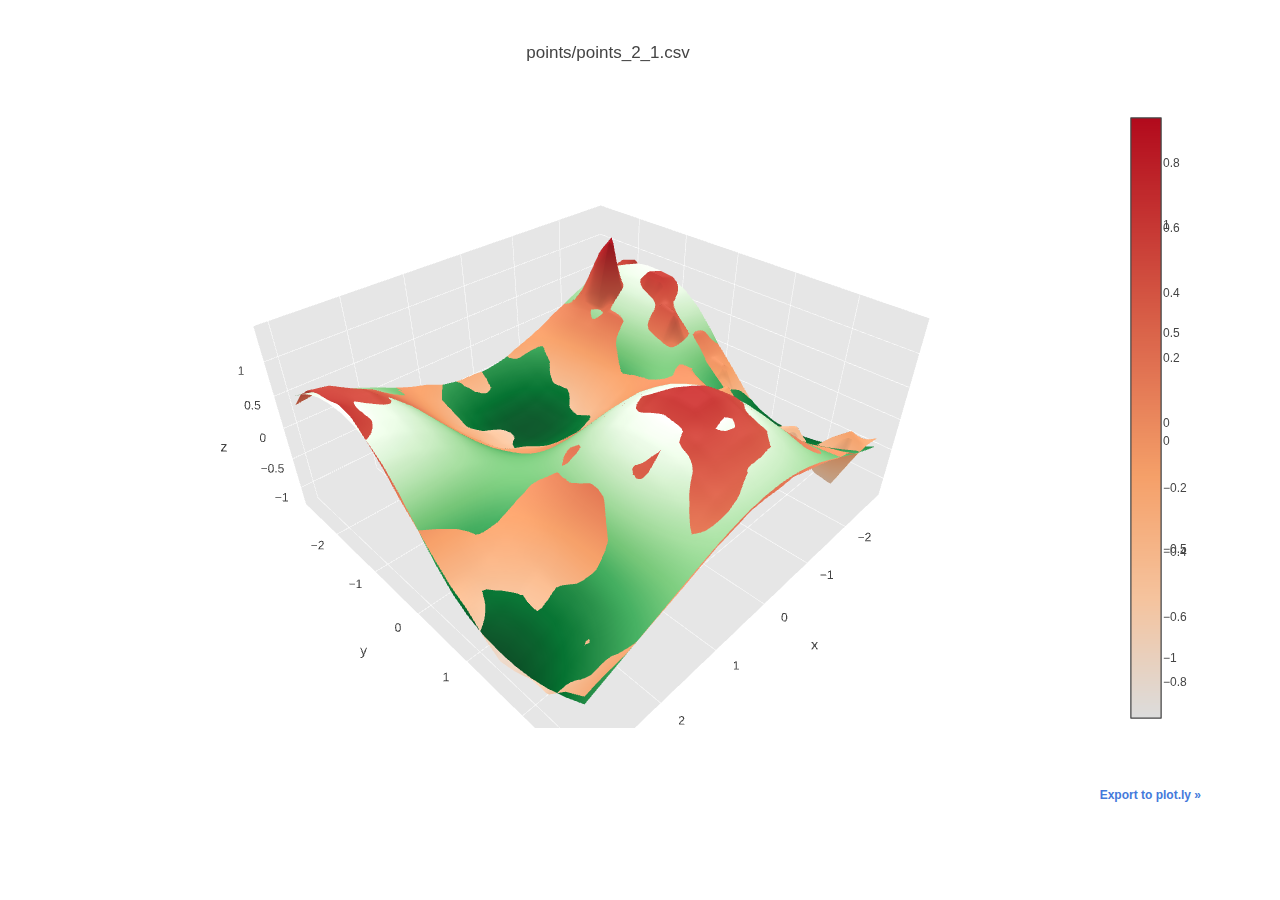
==== surface_plots/points_2_1.csv.html @ a84fec36 "Update plots" ====
<html><head><meta charset="utf-8" /></head><body><script type="text/javascript">/**
* plotly.js v1.26.0
* Copyright 2012-2017, Plotly, Inc.
* All rights reserved.
* Licensed under the MIT license
*/
!function(t){if("object"==typeof exports&&"undefined"!=typeof module)module.exports=t();else if("function"==typeof define&&define.amd)define([],t);else{var e;e="undefined"!=typeof window?window:"undefined"!=typeof global?global:"undefined"!=typeof self?self:this,e.Plotly=t()}}(function(){var t;return function t(e,r,n){function i(o,s){if(!r[o]){if(!e[o]){var l="function"==typeof require&&require;if(!s&&l)return l(o,!0);if(a)return a(o,!0);var u=new Error("Cannot find module '"+o+"'");throw u.code="MODULE_NOT_FOUND",u}var c=r[o]={exports:{}};e[o][0].call(c.exports,function(t){var r=e[o][1][t];return i(r||t)},c,c.exports,t,e,r,n)}return r[o].exports}for(var a="function"==typeof require&&require,o=0;o<n.length;o++)i(n[o]);return i}({1:[function(t,e,r){"use strict";var n=t("../src/lib"),i={"X,X div":"font-family:'Open Sans', verdana, arial, sans-serif;margin:0;padding:0;","X input,X button":"font-family:'Open Sans', verdana, arial, sans-serif;","X input:focus,X button:focus":"outline:none;","X a":"text-decoration:none;","X a:hover":"text-decoration:none;","X .crisp":"shape-rendering:crispEdges;","X .user-select-none":"-webkit-user-select:none;-moz-user-select:none;-ms-user-select:none;-o-user-select:none;user-select:none;","X svg":"overflow:hidden;","X svg a":"fill:#447adb;","X svg a:hover":"fill:#3c6dc5;","X .main-svg":"position:absolute;top:0;left:0;pointer-events:none;","X .main-svg .draglayer":"pointer-events:all;","X .cursor-default":"cursor:default;","X .cursor-pointer":"cursor:pointer;","X .cursor-crosshair":"cursor:crosshair;","X .cursor-move":"cursor:move;","X .cursor-col-resize":"cursor:col-resize;","X .cursor-row-resize":"cursor:row-resize;","X .cursor-ns-resize":"cursor:ns-resize;","X .cursor-ew-resize":"cursor:ew-resize;","X .cursor-sw-resize":"cursor:sw-resize;","X .cursor-s-resize":"cursor:s-resize;","X .cursor-se-resize":"cursor:se-resize;","X .cursor-w-resize":"cursor:w-resize;","X .cursor-e-resize":"cursor:e-resize;","X .cursor-nw-resize":"cursor:nw-resize;","X .cursor-n-resize":"cursor:n-resize;","X .cursor-ne-resize":"cursor:ne-resize;","X .modebar":"position:absolute;top:2px;right:2px;z-index:1001;background:rgba(255,255,255,0.7);","X .modebar--hover":"opacity:0;-webkit-transition:opacity 0.3s ease 0s;-moz-transition:opacity 0.3s ease 0s;-ms-transition:opacity 0.3s ease 0s;-o-transition:opacity 0.3s ease 0s;transition:opacity 0.3s ease 0s;","X:hover .modebar--hover":"opacity:1;","X .modebar-group":"float:left;display:inline-block;box-sizing:border-box;margin-left:8px;position:relative;vertical-align:middle;white-space:nowrap;","X .modebar-group:first-child":"margin-left:0px;","X .modebar-btn":"position:relative;font-size:16px;padding:3px 4px;cursor:pointer;line-height:normal;box-sizing:border-box;","X .modebar-btn svg":"position:relative;top:2px;","X .modebar-btn path":"fill:rgba(0,31,95,0.3);","X .modebar-btn.active path,X .modebar-btn:hover path":"fill:rgba(0,22,72,0.5);","X .modebar-btn.modebar-btn--logo":"padding:3px 1px;","X .modebar-btn.modebar-btn--logo path":"fill:#447adb !important;","X [data-title]:before,X [data-title]:after":"position:absolute;-webkit-transform:translate3d(0, 0, 0);-moz-transform:translate3d(0, 0, 0);-ms-transform:translate3d(0, 0, 0);-o-transform:translate3d(0, 0, 0);transform:translate3d(0, 0, 0);display:none;opacity:0;z-index:1001;pointer-events:none;top:110%;right:50%;","X [data-title]:hover:before,X [data-title]:hover:after":"display:block;opacity:1;","X [data-title]:before":"content:'';position:absolute;background:transparent;border:6px solid transparent;z-index:1002;margin-top:-12px;border-bottom-color:#69738a;margin-right:-6px;","X [data-title]:after":"content:attr(data-title);background:#69738a;color:white;padding:8px 10px;font-size:12px;line-height:12px;white-space:nowrap;margin-right:-18px;border-radius:2px;","X .select-outline":"fill:none;stroke-width:1;shape-rendering:crispEdges;","X .select-outline-1":"stroke:white;","X .select-outline-2":"stroke:black;stroke-dasharray:2px 2px;",Y:"font-family:'Open Sans';position:fixed;top:50px;right:20px;z-index:10000;font-size:10pt;max-width:180px;","Y p":"margin:0;","Y .notifier-note":"min-width:180px;max-width:250px;border:1px solid #fff;z-index:3000;margin:0;background-color:#8c97af;background-color:rgba(140,151,175,0.9);color:#fff;padding:10px;","Y .notifier-close":"color:#fff;opacity:0.8;float:right;padding:0 5px;background:none;border:none;font-size:20px;font-weight:bold;line-height:20px;","Y .notifier-close:hover":"color:#444;text-decoration:none;cursor:pointer;"};for(var a in i){var o=a.replace(/^,/," ,").replace(/X/g,".js-plotly-plot .plotly").replace(/Y/g,".plotly-notifier");n.addStyleRule(o,i[a])}},{"../src/lib":685}],2:[function(t,e,r){"use strict";e.exports={undo:{width:857.1,path:"m857 350q0-87-34-166t-91-137-137-92-166-34q-96 0-183 41t-147 114q-4 6-4 13t5 11l76 77q6 5 14 5 9-1 13-7 41-53 100-82t126-29q58 0 110 23t92 61 61 91 22 111-22 111-61 91-92 61-110 23q-55 0-105-20t-90-57l77-77q17-16 8-38-10-23-33-23h-250q-15 0-25 11t-11 25v250q0 24 22 33 22 10 39-8l72-72q60 57 137 88t159 31q87 0 166-34t137-92 91-137 34-166z",ascent:850,descent:-150},home:{width:928.6,path:"m786 296v-267q0-15-11-26t-25-10h-214v214h-143v-214h-214q-15 0-25 10t-11 26v267q0 1 0 2t0 2l321 264 321-264q1-1 1-4z m124 39l-34-41q-5-5-12-6h-2q-7 0-12 3l-386 322-386-322q-7-4-13-4-7 2-12 7l-35 41q-4 5-3 13t6 12l401 334q18 15 42 15t43-15l136-114v109q0 8 5 13t13 5h107q8 0 13-5t5-13v-227l122-102q5-5 6-12t-4-13z",ascent:850,descent:-150},"camera-retro":{width:1e3,path:"m518 386q0 8-5 13t-13 5q-37 0-63-27t-26-63q0-8 5-13t13-5 12 5 5 13q0 23 16 38t38 16q8 0 13 5t5 13z m125-73q0-59-42-101t-101-42-101 42-42 101 42 101 101 42 101-42 42-101z m-572-320h858v71h-858v-71z m643 320q0 89-62 152t-152 62-151-62-63-152 63-151 151-63 152 63 62 151z m-571 358h214v72h-214v-72z m-72-107h858v143h-462l-36-71h-360v-72z m929 143v-714q0-30-21-51t-50-21h-858q-29 0-50 21t-21 51v714q0 30 21 51t50 21h858q29 0 50-21t21-51z",ascent:850,descent:-150},zoombox:{width:1e3,path:"m1000-25l-250 251c40 63 63 138 63 218 0 224-182 406-407 406-224 0-406-182-406-406s183-406 407-406c80 0 155 22 218 62l250-250 125 125z m-812 250l0 438 437 0 0-438-437 0z m62 375l313 0 0-312-313 0 0 312z",ascent:850,descent:-150},pan:{width:1e3,path:"m1000 350l-187 188 0-125-250 0 0 250 125 0-188 187-187-187 125 0 0-250-250 0 0 125-188-188 186-187 0 125 252 0 0-250-125 0 187-188 188 188-125 0 0 250 250 0 0-126 187 188z",ascent:850,descent:-150},zoom_plus:{width:1e3,path:"m1 787l0-875 875 0 0 875-875 0z m687-500l-187 0 0-187-125 0 0 187-188 0 0 125 188 0 0 187 125 0 0-187 187 0 0-125z",ascent:850,descent:-150},zoom_minus:{width:1e3,path:"m0 788l0-876 875 0 0 876-875 0z m688-500l-500 0 0 125 500 0 0-125z",ascent:850,descent:-150},autoscale:{width:1e3,path:"m250 850l-187 0-63 0 0-62 0-188 63 0 0 188 187 0 0 62z m688 0l-188 0 0-62 188 0 0-188 62 0 0 188 0 62-62 0z m-875-938l0 188-63 0 0-188 0-62 63 0 187 0 0 62-187 0z m875 188l0-188-188 0 0-62 188 0 62 0 0 62 0 188-62 0z m-125 188l-1 0-93-94-156 156 156 156 92-93 2 0 0 250-250 0 0-2 93-92-156-156-156 156 94 92 0 2-250 0 0-250 0 0 93 93 157-156-157-156-93 94 0 0 0-250 250 0 0 0-94 93 156 157 156-157-93-93 0 0 250 0 0 250z",ascent:850,descent:-150},tooltip_basic:{width:1500,path:"m375 725l0 0-375-375 375-374 0-1 1125 0 0 750-1125 0z",ascent:850,descent:-150},tooltip_compare:{width:1125,path:"m187 786l0 2-187-188 188-187 0 0 937 0 0 373-938 0z m0-499l0 1-187-188 188-188 0 0 937 0 0 376-938-1z",ascent:850,descent:-150},plotlylogo:{width:1542,path:"m0-10h182v-140h-182v140z m228 146h183v-286h-183v286z m225 714h182v-1000h-182v1000z m225-285h182v-715h-182v715z m225 142h183v-857h-183v857z m231-428h182v-429h-182v429z m225-291h183v-138h-183v138z",ascent:850,descent:-150},"z-axis":{width:1e3,path:"m833 5l-17 108v41l-130-65 130-66c0 0 0 38 0 39 0-1 36-14 39-25 4-15-6-22-16-30-15-12-39-16-56-20-90-22-187-23-279-23-261 0-341 34-353 59 3 60 228 110 228 110-140-8-351-35-351-116 0-120 293-142 474-142 155 0 477 22 477 142 0 50-74 79-163 96z m-374 94c-58-5-99-21-99-40 0-24 65-43 144-43 79 0 143 19 143 43 0 19-42 34-98 40v216h87l-132 135-133-135h88v-216z m167 515h-136v1c16 16 31 34 46 52l84 109v54h-230v-71h124v-1c-16-17-28-32-44-51l-89-114v-51h245v72z",ascent:850,descent:-150},"3d_rotate":{width:1e3,path:"m922 660c-5 4-9 7-14 11-359 263-580-31-580-31l-102 28 58-400c0 1 1 1 2 2 118 108 351 249 351 249s-62 27-100 42c88 83 222 183 347 122 16-8 30-17 44-27-2 1-4 2-6 4z m36-329c0 0 64 229-88 296-62 27-124 14-175-11 157-78 225-208 249-266 8-19 11-31 11-31 2 5 6 15 11 32-5-13-8-20-8-20z m-775-239c70-31 117-50 198-32-121 80-199 346-199 346l-96-15-58-12c0 0 55-226 155-287z m603 133l-317-139c0 0 4-4 19-14 7-5 24-15 24-15s-177-147-389 4c235-287 536-112 536-112l31-22 100 299-4-1z m-298-153c6-4 14-9 24-15 0 0-17 10-24 15z",ascent:850,descent:-150},camera:{width:1e3,path:"m500 450c-83 0-150-67-150-150 0-83 67-150 150-150 83 0 150 67 150 150 0 83-67 150-150 150z m400 150h-120c-16 0-34 13-39 29l-31 93c-6 15-23 28-40 28h-340c-16 0-34-13-39-28l-31-94c-6-15-23-28-40-28h-120c-55 0-100-45-100-100v-450c0-55 45-100 100-100h800c55 0 100 45 100 100v450c0 55-45 100-100 100z m-400-550c-138 0-250 112-250 250 0 138 112 250 250 250 138 0 250-112 250-250 0-138-112-250-250-250z m365 380c-19 0-35 16-35 35 0 19 16 35 35 35 19 0 35-16 35-35 0-19-16-35-35-35z",ascent:850,descent:-150},movie:{width:1e3,path:"m938 413l-188-125c0 37-17 71-44 94 64 38 107 107 107 187 0 121-98 219-219 219-121 0-219-98-219-219 0-61 25-117 66-156h-115c30 33 49 76 49 125 0 103-84 187-187 187s-188-84-188-187c0-57 26-107 65-141-38-22-65-62-65-109v-250c0-70 56-126 125-126h500c69 0 125 56 125 126l188-126c34 0 62 28 62 63v375c0 35-28 63-62 63z m-750 0c-69 0-125 56-125 125s56 125 125 125 125-56 125-125-56-125-125-125z m406-1c-87 0-157 70-157 157 0 86 70 156 157 156s156-70 156-156-70-157-156-157z",ascent:850,descent:-150},question:{width:857.1,path:"m500 82v107q0 8-5 13t-13 5h-107q-8 0-13-5t-5-13v-107q0-8 5-13t13-5h107q8 0 13 5t5 13z m143 375q0 49-31 91t-77 65-95 23q-136 0-207-119-9-14 4-24l74-55q4-4 10-4 9 0 14 7 30 38 48 51 19 14 48 14 27 0 48-15t21-33q0-21-11-34t-38-25q-35-16-65-48t-29-70v-20q0-8 5-13t13-5h107q8 0 13 5t5 13q0 10 12 27t30 28q18 10 28 16t25 19 25 27 16 34 7 45z m214-107q0-117-57-215t-156-156-215-58-216 58-155 156-58 215 58 215 155 156 216 58 215-58 156-156 57-215z",ascent:850,descent:-150},disk:{width:857.1,path:"m214-7h429v214h-429v-214z m500 0h72v500q0 8-6 21t-11 20l-157 156q-5 6-19 12t-22 5v-232q0-22-15-38t-38-16h-322q-22 0-37 16t-16 38v232h-72v-714h72v232q0 22 16 38t37 16h465q22 0 38-16t15-38v-232z m-214 518v178q0 8-5 13t-13 5h-107q-7 0-13-5t-5-13v-178q0-8 5-13t13-5h107q7 0 13 5t5 13z m357-18v-518q0-22-15-38t-38-16h-750q-23 0-38 16t-16 38v750q0 22 16 38t38 16h517q23 0 50-12t42-26l156-157q16-15 27-42t11-49z",ascent:850,descent:-150},lasso:{width:1031,path:"m1018 538c-36 207-290 336-568 286-277-48-473-256-436-463 10-57 36-108 76-151-13-66 11-137 68-183 34-28 75-41 114-42l-55-70 0 0c-2-1-3-2-4-3-10-14-8-34 5-45 14-11 34-8 45 4 1 1 2 3 2 5l0 0 113 140c16 11 31 24 45 40 4 3 6 7 8 11 48-3 100 0 151 9 278 48 473 255 436 462z m-624-379c-80 14-149 48-197 96 42 42 109 47 156 9 33-26 47-66 41-105z m-187-74c-19 16-33 37-39 60 50-32 109-55 174-68-42-25-95-24-135 8z m360 75c-34-7-69-9-102-8 8 62-16 128-68 170-73 59-175 54-244-5-9 20-16 40-20 61-28 159 121 317 333 354s407-60 434-217c28-159-121-318-333-355z",ascent:850,descent:-150},selectbox:{width:1e3,path:"m0 850l0-143 143 0 0 143-143 0z m286 0l0-143 143 0 0 143-143 0z m285 0l0-143 143 0 0 143-143 0z m286 0l0-143 143 0 0 143-143 0z m-857-286l0-143 143 0 0 143-143 0z m857 0l0-143 143 0 0 143-143 0z m-857-285l0-143 143 0 0 143-143 0z m857 0l0-143 143 0 0 143-143 0z m-857-286l0-143 143 0 0 143-143 0z m286 0l0-143 143 0 0 143-143 0z m285 0l0-143 143 0 0 143-143 0z m286 0l0-143 143 0 0 143-143 0z",ascent:850,descent:-150},spikeline:{width:1e3,path:"M512 409c0-57-46-104-103-104-57 0-104 47-104 104 0 57 47 103 104 103 57 0 103-46 103-103z m-327-39l92 0 0 92-92 0z m-185 0l92 0 0 92-92 0z m370-186l92 0 0 93-92 0z m0-184l92 0 0 92-92 0z",ascent:850,descent:-150}}},{}],3:[function(t,e,r){"use strict";e.exports=t("../src/traces/bar")},{"../src/traces/bar":816}],4:[function(t,e,r){"use strict";e.exports=t("../src/traces/box")},{"../src/traces/box":828}],5:[function(t,e,r){"use strict";e.exports=t("../src/components/calendars")},{"../src/components/calendars":576}],6:[function(t,e,r){"use strict";e.exports=t("../src/traces/candlestick")},{"../src/traces/candlestick":836}],7:[function(t,e,r){"use strict";e.exports=t("../src/traces/carpet")},{"../src/traces/carpet":857}],8:[function(t,e,r){"use strict";e.exports=t("../src/traces/choropleth")},{"../src/traces/choropleth":872}],9:[function(t,e,r){"use strict";e.exports=t("../src/traces/contour")},{"../src/traces/contour":883}],10:[function(t,e,r){"use strict";e.exports=t("../src/traces/contourcarpet")},{"../src/traces/contourcarpet":898}],11:[function(t,e,r){"use strict";e.exports=t("../src/core")},{"../src/core":669}],12:[function(t,e,r){"use strict";e.exports=t("../src/transforms/filter")},{"../src/transforms/filter":1045}],13:[function(t,e,r){"use strict";e.exports=t("../src/transforms/groupby")},{"../src/transforms/groupby":1046}],14:[function(t,e,r){"use strict";e.exports=t("../src/traces/heatmap")},{"../src/traces/heatmap":912}],15:[function(t,e,r){"use strict";e.exports=t("../src/traces/heatmapgl")},{"../src/traces/heatmapgl":921}],16:[function(t,e,r){"use strict";e.exports=t("../src/traces/histogram")},{"../src/traces/histogram":929}],17:[function(t,e,r){"use strict";e.exports=t("../src/traces/histogram2d")},{"../src/traces/histogram2d":934}],18:[function(t,e,r){"use strict";e.exports=t("../src/traces/histogram2dcontour")},{"../src/traces/histogram2dcontour":938}],19:[function(t,e,r){"use strict";var n=t("./core");n.register([t("./bar"),t("./box"),t("./heatmap"),t("./histogram"),t("./histogram2d"),t("./histogram2dcontour"),t("./pie"),t("./contour"),t("./scatterternary"),t("./scatter3d"),t("./surface"),t("./mesh3d"),t("./scattergeo"),t("./choropleth"),t("./scattergl"),t("./pointcloud"),t("./heatmapgl"),t("./parcoords"),t("./scattermapbox"),t("./carpet"),t("./scattercarpet"),t("./contourcarpet"),t("./ohlc"),t("./candlestick")]),n.register([t("./filter"),t("./groupby")]),n.register([t("./calendars")]),e.exports=n},{"./bar":3,"./box":4,"./calendars":5,"./candlestick":6,"./carpet":7,"./choropleth":8,"./contour":9,"./contourcarpet":10,"./core":11,"./filter":12,"./groupby":13,"./heatmap":14,"./heatmapgl":15,"./histogram":16,"./histogram2d":17,"./histogram2dcontour":18,"./mesh3d":20,"./ohlc":21,"./parcoords":22,"./pie":23,"./pointcloud":24,"./scatter3d":25,"./scattercarpet":26,"./scattergeo":27,"./scattergl":28,"./scattermapbox":29,"./scatterternary":30,"./surface":31}],20:[function(t,e,r){"use strict";e.exports=t("../src/traces/mesh3d")},{"../src/traces/mesh3d":942}],21:[function(t,e,r){"use strict";e.exports=t("../src/traces/ohlc")},{"../src/traces/ohlc":947}],22:[function(t,e,r){"use strict";e.exports=t("../src/traces/parcoords")},{"../src/traces/parcoords":956}],23:[function(t,e,r){"use strict";e.exports=t("../src/traces/pie")},{"../src/traces/pie":965}],24:[function(t,e,r){"use strict";e.exports=t("../src/traces/pointcloud")},{"../src/traces/pointcloud":974}],25:[function(t,e,r){"use strict";e.exports=t("../src/traces/scatter3d")},{"../src/traces/scatter3d":1004}],26:[function(t,e,r){"use strict";e.exports=t("../src/traces/scattercarpet")},{"../src/traces/scattercarpet":1009}],27:[function(t,e,r){"use strict";e.exports=t("../src/traces/scattergeo")},{"../src/traces/scattergeo":1018}],28:[function(t,e,r){"use strict";e.exports=t("../src/traces/scattergl")},{"../src/traces/scattergl":1023}],29:[function(t,e,r){"use strict";e.exports=t("../src/traces/scattermapbox")},{"../src/traces/scattermapbox":1029}],30:[function(t,e,r){"use strict";e.exports=t("../src/traces/scatterternary")},{"../src/traces/scatterternary":1035}],31:[function(t,e,r){"use strict";e.exports=t("../src/traces/surface")},{"../src/traces/surface":1044}],32:[function(t,e,r){"use strict";function n(t,e){function r(e,r,n,a){var o=1/t.clientHeight,s=o*(r-m),l=o*(n-g),c=p.flipX?1:-1,f=p.flipY?1:-1,d=Math.PI*p.rotateSpeed,y=i();if(1&e)a.shift?u.rotate(y,0,0,-s*d):u.rotate(y,c*d*s,-f*d*l,0);else if(2&e)u.pan(y,-p.translateSpeed*s*h,p.translateSpeed*l*h,0);else if(4&e){var b=p.zoomSpeed*l/window.innerHeight*(y-u.lastT())*50;u.pan(y,0,0,h*(Math.exp(b)-1))}m=r,g=n,v=a}t=t||document.body,e=e||{};var n=[.01,1/0];"distanceLimits"in e&&(n[0]=e.distanceLimits[0],n[1]=e.distanceLimits[1]),"zoomMin"in e&&(n[0]=e.zoomMin),"zoomMax"in e&&(n[1]=e.zoomMax);var u=a({center:e.center||[0,0,0],up:e.up||[0,1,0],eye:e.eye||[0,0,10],mode:e.mode||"orbit",distanceLimits:n}),c=[0,0,0,0,0,0,0,0,0,0,0,0,0,0,0,0],h=0,f=t.clientWidth,d=t.clientHeight,p={view:u,element:t,delay:e.delay||16,rotateSpeed:e.rotateSpeed||1,zoomSpeed:e.zoomSpeed||1,translateSpeed:e.translateSpeed||1,flipX:!!e.flipX,flipY:!!e.flipY,modes:u.modes,tick:function(){var e=i(),r=this.delay;u.idle(e-r),u.flush(e-(100+2*r));var n=e-2*r;u.recalcMatrix(n);for(var a=!0,o=u.computedMatrix,s=0;s<16;++s)a=a&&c[s]===o[s],c[s]=o[s];var l=t.clientWidth===f&&t.clientHeight===d;return f=t.clientWidth,d=t.clientHeight,a?!l:(h=Math.exp(u.computedRadius[0]),!0)},lookAt:function(t,e,r){u.lookAt(u.lastT(),t,e,r)},rotate:function(t,e,r){u.rotate(u.lastT(),t,e,r)},pan:function(t,e,r){u.pan(u.lastT(),t,e,r)},translate:function(t,e,r){u.translate(u.lastT(),t,e,r)}};Object.defineProperties(p,{matrix:{get:function(){return u.computedMatrix},set:function(t){return u.setMatrix(u.lastT(),t),u.computedMatrix},enumerable:!0},mode:{get:function(){return u.getMode()},set:function(t){return u.setMode(t),u.getMode()},enumerable:!0},center:{get:function(){return u.computedCenter},set:function(t){return u.lookAt(u.lastT(),t),u.computedCenter},enumerable:!0},eye:{get:function(){return u.computedEye},set:function(t){return u.lookAt(u.lastT(),null,t),u.computedEye},enumerable:!0},up:{get:function(){return u.computedUp},set:function(t){return u.lookAt(u.lastT(),null,null,t),u.computedUp},enumerable:!0},distance:{get:function(){return h},set:function(t){return u.setDistance(u.lastT(),t),t},enumerable:!0},distanceLimits:{get:function(){return u.getDistanceLimits(n)},set:function(t){return u.setDistanceLimits(t),t},enumerable:!0}}),t.addEventListener("contextmenu",function(t){return t.preventDefault(),!1});var m=0,g=0,v={shift:!1,control:!1,alt:!1,meta:!1};return o(t,r),t.addEventListener("touchstart",function(e){var n=l(e.changedTouches[0],t);r(0,n[0],n[1],v),r(1,n[0],n[1],v)}),t.addEventListener("touchmove",function(e){var n=l(e.changedTouches[0],t);r(1,n[0],n[1],v)}),t.addEventListener("touchend",function(e){l(e.changedTouches[0],t);r(0,m,g,v)}),s(t,function(t,e,r){var n=p.flipX?1:-1,a=p.flipY?1:-1,o=i();if(Math.abs(t)>Math.abs(e))u.rotate(o,0,0,-t*n*Math.PI*p.rotateSpeed/window.innerWidth);else{var s=p.zoomSpeed*a*e/window.innerHeight*(o-u.lastT())/100;u.pan(o,0,0,h*(Math.exp(s)-1))}},!0),p}e.exports=n;var i=t("right-now"),a=t("3d-view"),o=t("mouse-change"),s=t("mouse-wheel"),l=t("mouse-event-offset")},{"3d-view":33,"mouse-change":434,"mouse-event-offset":435,"mouse-wheel":437,"right-now":483}],33:[function(t,e,r){"use strict";function n(t,e){this._controllerNames=Object.keys(t),this._controllerList=this._controllerNames.map(function(e){return t[e]}),this._mode=e,this._active=t[e],this._active||(this._mode="turntable",this._active=t.turntable),this.modes=this._controllerNames,this.computedMatrix=this._active.computedMatrix,this.computedEye=this._active.computedEye,this.computedUp=this._active.computedUp,this.computedCenter=this._active.computedCenter,this.computedRadius=this._active.computedRadius}function i(t){t=t||{};var e=t.eye||[0,0,1],r=t.center||[0,0,0],i=t.up||[0,1,0],l=t.distanceLimits||[0,1/0],u=t.mode||"turntable",c=a(),h=o(),f=s();return c.setDistanceLimits(l[0],l[1]),c.lookAt(0,e,r,i),h.setDistanceLimits(l[0],l[1]),h.lookAt(0,e,r,i),f.setDistanceLimits(l[0],l[1]),f.lookAt(0,e,r,i),new n({turntable:c,orbit:h,matrix:f},u)}e.exports=i;var a=t("turntable-camera-controller"),o=t("orbit-camera-controller"),s=t("matrix-camera-controller"),l=n.prototype;[["flush",1],["idle",1],["lookAt",4],["rotate",4],["pan",4],["translate",4],["setMatrix",2],["setDistanceLimits",2],["setDistance",2]].forEach(function(t){for(var e=t[0],r=[],n=0;n<t[1];++n)r.push("a"+n);var i="var cc=this._controllerList;for(var i=0;i<cc.length;++i){cc[i]."+t[0]+"("+r.join()+")}";l[e]=Function.apply(null,r.concat(i))}),l.recalcMatrix=function(t){this._active.recalcMatrix(t)},l.getDistance=function(t){return this._active.getDistance(t)},l.getDistanceLimits=function(t){return this._active.getDistanceLimits(t)},l.lastT=function(){return this._active.lastT()},l.setMode=function(t){if(t!==this._mode){var e=this._controllerNames.indexOf(t);if(!(e<0)){var r=this._active,n=this._controllerList[e],i=Math.max(r.lastT(),n.lastT());r.recalcMatrix(i),n.setMatrix(i,r.computedMatrix),this._active=n,this._mode=t,this.computedMatrix=this._active.computedMatrix,this.computedEye=this._active.computedEye,this.computedUp=this._active.computedUp,this.computedCenter=this._active.computedCenter,this.computedRadius=this._active.computedRadius}}},l.getMode=function(){return this._mode}},{"matrix-camera-controller":432,"orbit-camera-controller":454,"turntable-camera-controller":518}],34:[function(t,e,r){"use strict";function n(t){var e=s.get(t),r=e&&(e._triangleBuffer.handle||e._triangleBuffer.buffer);if(!r||!t.isBuffer(r)){var n=a(t,new Float32Array([-1,-1,-1,4,4,-1]));e=o(t,[{buffer:n,type:t.FLOAT,size:2}]),e._triangleBuffer=n,s.set(t,e)}e.bind(),t.drawArrays(t.TRIANGLES,0,3),e.unbind()}var i="undefined"==typeof WeakMap?t("weak-map"):WeakMap,a=t("gl-buffer"),o=t("gl-vao"),s=new i;e.exports=n},{"gl-buffer":141,"gl-vao":255,"weak-map":539}],35:[function(t,e,r){function n(t,e,r){e="number"==typeof e?e:1,r=r||": ";var n=t.split(/\r?\n/),a=String(n.length+e-1).length;return n.map(function(t,n){var o=n+e,s=String(o).length;return i(o,a-s)+r+t}).join("\n")}var i=t("pad-left");e.exports=n},{"pad-left":455}],36:[function(t,e,r){"use strict";function n(t,e){for(var r=new Array(e+1),n=0;n<t.length;++n)r[n]=t[n];for(var n=0;n<=t.length;++n){for(var i=t.length;i<=e;++i){for(var o=new Array(e),s=0;s<e;++s)o[s]=Math.pow(i+1-n,s);r[i]=o}if(a.apply(void 0,r))return!0}return!1}function i(t){var e=t.length;if(0===e)return[];if(1===e)return[0];for(var r=t[0].length,i=[t[0]],a=[0],o=1;o<e;++o)if(i.push(t[o]),n(i,r)){if(a.push(o),a.length===r+1)return a}else i.pop();return a}e.exports=i;var a=t("robust-orientation")},{"robust-orientation":489}],37:[function(t,e,r){"use strict";function n(t,e){return i(e).filter(function(r){for(var n=new Array(r.length),i=0;i<r.length;++i)n[i]=e[r[i]];return a(n)*t<1})}e.exports=n;var i=t("delaunay-triangulate"),a=t("circumradius")},{circumradius:80,"delaunay-triangulate":108}],38:[function(t,e,r){function n(t,e){return a(i(t,e))}e.exports=n;var i=t("alpha-complex"),a=t("simplicial-complex-boundary")},{"alpha-complex":37,"simplicial-complex-boundary":497}],39:[function(t,e,r){"use strict";e.exports=function(){function t(t){return!Array.isArray(t)&&null!==t&&"object"==typeof t}function e(t,e,r){for(var n=(e-t)/Math.max(r-1,1),i=[],a=0;a<r;a++)i.push(t+a*n);return i}function r(){for(var t=[].slice.call(arguments),e=t.map(function(t){return t.length}),r=Math.min.apply(null,e),n=[],i=0;i<r;i++){n[i]=[];for(var a=0;a<t.length;++a)n[i][a]=t[a][i]}return n}function n(t,e,r){for(var n=Math.min.apply(null,[t.length,e.length,r.length]),i=[],a=0;a<n;a++)i.push([t[a],e[a],r[a]]);return i}function i(t){function e(t){for(var n=0;n<t.length;n++)Array.isArray(t[n])?e(t[n],r):r+=t[n]}var r=0;return e(t,r),r}function a(t){for(var e=[],r=0;r<t.length;++r){e[r]=[];for(var n=0;n<t[r].length;++n)e[r][n]=t[r][n]}return e}function o(t){for(var e=[],r=0;r<t.length;++r)e[r]=t[r];return e}function s(t,e){if(t.length!==e.length)return!1;for(var r=t.length;r--;)if(t[r]!==e[r])return!1;return!0}function l(t,e){var r,n;if("string"!=typeof t)return t;if(r=[],"#"===t[0]?(t=t.substr(1),3===t.length&&(t+=t),n=parseInt(t,16),r[0]=n>>16&255,r[1]=n>>8&255,r[2]=255&n):h.test(t)&&(n=t.match(f),r[0]=parseInt(n[1]),r[1]=parseInt(n[2]),r[2]=parseInt(n[3])),!e)for(var i=0;i<3;++i)r[i]=r[i]/255;return r}function u(t,e){var r,n;if("string"!=typeof t)return t;if(r=[],"#"===t[0]?(t=t.substr(1),3===t.length&&(t+=t),n=parseInt(t,16),r[0]=n>>16&255,r[1]=n>>8&255,r[2]=255&n):h.test(t)&&(n=t.match(f),r[0]=parseInt(n[1]),r[1]=parseInt(n[2]),r[2]=parseInt(n[3]),n[4]?r[3]=parseFloat(n[4]):r[3]=1),!e)for(var i=0;i<3;++i)r[i]=r[i]/255;return r}var c={},h=/^rgba?\(\s*\d{1,3}\s*,\s*\d{1,3}\s*,\s*\d{1,3}\s*(,.*)?\)$/,f=/^rgba?\(\s*(\d{1,3})\s*,\s*(\d{1,3})\s*,\s*(\d{1,3})\s*,?\s*(.*)?\)$/;return c.isPlainObject=t,c.linspace=e,c.zip3=n,c.sum=i,c.zip=r,c.isEqual=s,c.copy2D=a,c.copy1D=o,c.str2RgbArray=l,c.str2RgbaArray=u,c}()},{}],40:[function(t,e,r){(function(r){"use strict";function n(t,e){if(t===e)return 0;for(var r=t.length,n=e.length,i=0,a=Math.min(r,n);i<a;++i)if(t[i]!==e[i]){r=t[i],n=e[i];break}return r<n?-1:n<r?1:0}function i(t){return r.Buffer&&"function"==typeof r.Buffer.isBuffer?r.Buffer.isBuffer(t):!(null==t||!t._isBuffer)}function a(t){return Object.prototype.toString.call(t)}function o(t){return!i(t)&&("function"==typeof r.ArrayBuffer&&("function"==typeof ArrayBuffer.isView?ArrayBuffer.isView(t):!!t&&(t instanceof DataView||!!(t.buffer&&t.buffer instanceof ArrayBuffer))))}function s(t){if(x.isFunction(t)){if(M)return t.name;var e=t.toString(),r=e.match(A);return r&&r[1]}}function l(t,e){return"string"==typeof t?t.length<e?t:t.slice(0,e):t}function u(t){if(M||!x.isFunction(t))return x.inspect(t);var e=s(t);return"[Function"+(e?": "+e:"")+"]"}function c(t){return l(u(t.actual),128)+" "+t.operator+" "+l(u(t.expected),128)}function h(t,e,r,n,i){throw new k.AssertionError({message:r,actual:t,expected:e,operator:n,stackStartFunction:i})}function f(t,e){t||h(t,!0,e,"==",k.ok)}function d(t,e,r,s){if(t===e)return!0;if(i(t)&&i(e))return 0===n(t,e);if(x.isDate(t)&&x.isDate(e))return t.getTime()===e.getTime();if(x.isRegExp(t)&&x.isRegExp(e))return t.source===e.source&&t.global===e.global&&t.multiline===e.multiline&&t.lastIndex===e.lastIndex&&t.ignoreCase===e.ignoreCase;if(null!==t&&"object"==typeof t||null!==e&&"object"==typeof e){if(o(t)&&o(e)&&a(t)===a(e)&&!(t instanceof Float32Array||t instanceof Float64Array))return 0===n(new Uint8Array(t.buffer),new Uint8Array(e.buffer));if(i(t)!==i(e))return!1;s=s||{actual:[],expected:[]};var l=s.actual.indexOf(t);return l!==-1&&l===s.expected.indexOf(e)||(s.actual.push(t),s.expected.push(e),m(t,e,r,s))}return r?t===e:t==e}function p(t){return"[object Arguments]"==Object.prototype.toString.call(t)}function m(t,e,r,n){if(null===t||void 0===t||null===e||void 0===e)return!1;if(x.isPrimitive(t)||x.isPrimitive(e))return t===e;if(r&&Object.getPrototypeOf(t)!==Object.getPrototypeOf(e))return!1;var i=p(t),a=p(e);if(i&&!a||!i&&a)return!1;if(i)return t=w.call(t),e=w.call(e),d(t,e,r);var o,s,l=T(t),u=T(e);if(l.length!==u.length)return!1;for(l.sort(),u.sort(),s=l.length-1;s>=0;s--)if(l[s]!==u[s])return!1;for(s=l.length-1;s>=0;s--)if(o=l[s],!d(t[o],e[o],r,n))return!1;return!0}function g(t,e,r){d(t,e,!0)&&h(t,e,r,"notDeepStrictEqual",g)}function v(t,e){if(!t||!e)return!1;if("[object RegExp]"==Object.prototype.toString.call(e))return e.test(t);try{if(t instanceof e)return!0}catch(t){}return!Error.isPrototypeOf(e)&&e.call({},t)===!0}function y(t){var e;try{t()}catch(t){e=t}return e}function b(t,e,r,n){var i;if("function"!=typeof e)throw new TypeError('"block" argument must be a function');"string"==typeof r&&(n=r,r=null),i=y(e),n=(r&&r.name?" ("+r.name+").":".")+(n?" "+n:"."),t&&!i&&h(i,r,"Missing expected exception"+n);var a="string"==typeof n,o=!t&&x.isError(i),s=!t&&i&&!r;if((o&&a&&v(i,r)||s)&&h(i,r,"Got unwanted exception"+n),t&&i&&r&&!v(i,r)||!t&&i)throw i}var x=t("util/"),_=Object.prototype.hasOwnProperty,w=Array.prototype.slice,M=function(){return"foo"===function(){}.name}(),k=e.exports=f,A=/\s*function\s+([^\(\s]*)\s*/;k.AssertionError=function(t){this.name="AssertionError",this.actual=t.actual,this.expected=t.expected,this.operator=t.operator,t.message?(this.message=t.message,this.generatedMessage=!1):(this.message=c(this),this.generatedMessage=!0);var e=t.stackStartFunction||h;if(Error.captureStackTrace)Error.captureStackTrace(this,e);else{var r=new Error;if(r.stack){var n=r.stack,i=s(e),a=n.indexOf("\n"+i);if(a>=0){var o=n.indexOf("\n",a+1);n=n.substring(o+1)}this.stack=n}}},x.inherits(k.AssertionError,Error),k.fail=h,k.ok=f,k.equal=function(t,e,r){t!=e&&h(t,e,r,"==",k.equal)},k.notEqual=function(t,e,r){t==e&&h(t,e,r,"!=",k.notEqual)},k.deepEqual=function(t,e,r){d(t,e,!1)||h(t,e,r,"deepEqual",k.deepEqual)},k.deepStrictEqual=function(t,e,r){d(t,e,!0)||h(t,e,r,"deepStrictEqual",k.deepStrictEqual)},k.notDeepEqual=function(t,e,r){d(t,e,!1)&&h(t,e,r,"notDeepEqual",k.notDeepEqual)},k.notDeepStrictEqual=g,k.strictEqual=function(t,e,r){t!==e&&h(t,e,r,"===",k.strictEqual)},k.notStrictEqual=function(t,e,r){t===e&&h(t,e,r,"!==",k.notStrictEqual)},k.throws=function(t,e,r){b(!0,t,e,r)},k.doesNotThrow=function(t,e,r){b(!1,t,e,r)},k.ifError=function(t){if(t)throw t};var T=Object.keys||function(t){var e=[];for(var r in t)_.call(t,r)&&e.push(r);return e}}).call(this,"undefined"!=typeof global?global:"undefined"!=typeof self?self:"undefined"!=typeof window?window:{})},{"util/":529}],41:[function(t,e,r){e.exports=function(t){return atob(t)}},{}],42:[function(t,e,r){"use strict";function n(t){for(var e=0,r=0;r<t.length;++r)e+=t[r];return e}function i(t,e){for(var r=e.length,i=new Array(r+1),o=0;o<r;++o){for(var s=new Array(r+1),l=0;l<=r;++l)s[l]=t[l][o];i[o]=s}i[r]=new Array(r+1);for(var o=0;o<=r;++o)i[r][o]=1;for(var u=new Array(r+1),o=0;o<r;++o)u[o]=e[o];u[r]=1;var c=a(i,u),h=n(c[r+1]);0===h&&(h=1);for(var f=new Array(r+1),o=0;o<=r;++o)f[o]=n(c[o])/h;return f}e.exports=i;var a=t("robust-linear-solve")},{"robust-linear-solve":488}],43:[function(t,e,r){"use strict";function n(t,e){return i(t[0].mul(e[1]).add(e[0].mul(t[1])),t[1].mul(e[1]))}var i=t("./lib/rationalize");e.exports=n},{"./lib/rationalize":53}],44:[function(t,e,r){"use strict";function n(t,e){return t[0].mul(e[1]).cmp(e[0].mul(t[1]))}e.exports=n},{}],45:[function(t,e,r){"use strict";function n(t,e){return i(t[0].mul(e[1]),t[1].mul(e[0]))}var i=t("./lib/rationalize");e.exports=n},{"./lib/rationalize":53}],46:[function(t,e,r){"use strict";function n(t,e){if(i(t))return e?u(t,n(e)):[t[0].clone(),t[1].clone()];var r,c,h=0;if(a(t))r=t.clone();else if("string"==typeof t)r=s(t);else{if(0===t)return[o(0),o(1)];if(t===Math.floor(t))r=o(t);else{for(;t!==Math.floor(t);)t*=Math.pow(2,256),h-=256;r=o(t)}}if(i(e))r.mul(e[1]),c=e[0].clone();else if(a(e))c=e.clone();else if("string"==typeof e)c=s(e);else if(e)if(e===Math.floor(e))c=o(e);else{for(;e!==Math.floor(e);)e*=Math.pow(2,256),h+=256;c=o(e)}else c=o(1);return h>0?r=r.ushln(h):h<0&&(c=c.ushln(-h)),l(r,c)}var i=t("./is-rat"),a=t("./lib/is-bn"),o=t("./lib/num-to-bn"),s=t("./lib/str-to-bn"),l=t("./lib/rationalize"),u=t("./div");e.exports=n},{"./div":45,"./is-rat":47,"./lib/is-bn":51,"./lib/num-to-bn":52,"./lib/rationalize":53,"./lib/str-to-bn":54}],47:[function(t,e,r){"use strict";function n(t){return Array.isArray(t)&&2===t.length&&i(t[0])&&i(t[1])}var i=t("./lib/is-bn");e.exports=n},{"./lib/is-bn":51}],48:[function(t,e,r){"use strict";function n(t){return t.cmp(new i(0))}var i=t("bn.js");e.exports=n},{"bn.js":61}],49:[function(t,e,r){"use strict";function n(t){var e=t.length,r=t.words,n=0;if(1===e)n=r[0];else if(2===e)n=r[0]+67108864*r[1];else for(var a=0;a<e;a++){var o=r[a];n+=o*Math.pow(67108864,a)}return i(t)*n}var i=t("./bn-sign");e.exports=n},{"./bn-sign":48}],50:[function(t,e,r){"use strict";function n(t){var e=a(i.lo(t));if(e<32)return e
;var r=a(i.hi(t));return r>20?52:r+32}var i=t("double-bits"),a=t("bit-twiddle").countTrailingZeros;e.exports=n},{"bit-twiddle":60,"double-bits":109}],51:[function(t,e,r){"use strict";function n(t){return t&&"object"==typeof t&&Boolean(t.words)}t("bn.js");e.exports=n},{"bn.js":61}],52:[function(t,e,r){"use strict";function n(t){var e=a.exponent(t);return e<52?new i(t):new i(t*Math.pow(2,52-e)).ushln(e-52)}var i=t("bn.js"),a=t("double-bits");e.exports=n},{"bn.js":61,"double-bits":109}],53:[function(t,e,r){"use strict";function n(t,e){var r=a(t),n=a(e);if(0===r)return[i(0),i(1)];if(0===n)return[i(0),i(0)];n<0&&(t=t.neg(),e=e.neg());var o=t.gcd(e);return o.cmpn(1)?[t.div(o),e.div(o)]:[t,e]}var i=t("./num-to-bn"),a=t("./bn-sign");e.exports=n},{"./bn-sign":48,"./num-to-bn":52}],54:[function(t,e,r){"use strict";function n(t){return new i(t)}var i=t("bn.js");e.exports=n},{"bn.js":61}],55:[function(t,e,r){"use strict";function n(t,e){return i(t[0].mul(e[0]),t[1].mul(e[1]))}var i=t("./lib/rationalize");e.exports=n},{"./lib/rationalize":53}],56:[function(t,e,r){"use strict";function n(t){return i(t[0])*i(t[1])}var i=t("./lib/bn-sign");e.exports=n},{"./lib/bn-sign":48}],57:[function(t,e,r){"use strict";function n(t,e){return i(t[0].mul(e[1]).sub(t[1].mul(e[0])),t[1].mul(e[1]))}var i=t("./lib/rationalize");e.exports=n},{"./lib/rationalize":53}],58:[function(t,e,r){"use strict";function n(t){var e=t[0],r=t[1];if(0===e.cmpn(0))return 0;var n=e.abs().divmod(r.abs()),o=n.div,s=i(o),l=n.mod,u=e.negative!==r.negative?-1:1;if(0===l.cmpn(0))return u*s;if(s){var c=a(s)+4,h=i(l.ushln(c).divRound(r));return u*(s+h*Math.pow(2,-c))}var f=r.bitLength()-l.bitLength()+53,h=i(l.ushln(f).divRound(r));return f<1023?u*h*Math.pow(2,-f):(h*=Math.pow(2,-1023),u*h*Math.pow(2,1023-f))}var i=t("./lib/bn-to-num"),a=t("./lib/ctz");e.exports=n},{"./lib/bn-to-num":49,"./lib/ctz":50}],59:[function(t,e,r){"use strict";function n(t,e,r,n,i,a){var o=["function ",t,"(a,l,h,",n.join(","),"){",a?"":"var i=",r?"l-1":"h+1",";while(l<=h){var m=(l+h)>>>1,x=a",i?".get(m)":"[m]"];return a?e.indexOf("c")<0?o.push(";if(x===y){return m}else if(x<=y){"):o.push(";var p=c(x,y);if(p===0){return m}else if(p<=0){"):o.push(";if(",e,"){i=m;"),r?o.push("l=m+1}else{h=m-1}"):o.push("h=m-1}else{l=m+1}"),o.push("}"),a?o.push("return -1};"):o.push("return i};"),o.join("")}function i(t,e,r,i){return new Function([n("A","x"+t+"y",e,["y"],!1,i),n("B","x"+t+"y",e,["y"],!0,i),n("P","c(x,y)"+t+"0",e,["y","c"],!1,i),n("Q","c(x,y)"+t+"0",e,["y","c"],!0,i),"function dispatchBsearch",r,"(a,y,c,l,h){if(a.shape){if(typeof(c)==='function'){return Q(a,(l===undefined)?0:l|0,(h===undefined)?a.shape[0]-1:h|0,y,c)}else{return B(a,(c===undefined)?0:c|0,(l===undefined)?a.shape[0]-1:l|0,y)}}else{if(typeof(c)==='function'){return P(a,(l===undefined)?0:l|0,(h===undefined)?a.length-1:h|0,y,c)}else{return A(a,(c===undefined)?0:c|0,(l===undefined)?a.length-1:l|0,y)}}}return dispatchBsearch",r].join(""))()}e.exports={ge:i(">=",!1,"GE"),gt:i(">",!1,"GT"),lt:i("<",!0,"LT"),le:i("<=",!0,"LE"),eq:i("-",!0,"EQ",!0)}},{}],60:[function(t,e,r){"use strict";"use restrict";function n(t){var e=32;return t&=-t,t&&e--,65535&t&&(e-=16),16711935&t&&(e-=8),252645135&t&&(e-=4),858993459&t&&(e-=2),1431655765&t&&(e-=1),e}r.INT_BITS=32,r.INT_MAX=2147483647,r.INT_MIN=-1<<31,r.sign=function(t){return(t>0)-(t<0)},r.abs=function(t){var e=t>>31;return(t^e)-e},r.min=function(t,e){return e^(t^e)&-(t<e)},r.max=function(t,e){return t^(t^e)&-(t<e)},r.isPow2=function(t){return!(t&t-1||!t)},r.log2=function(t){var e,r;return e=(t>65535)<<4,t>>>=e,r=(t>255)<<3,t>>>=r,e|=r,r=(t>15)<<2,t>>>=r,e|=r,r=(t>3)<<1,t>>>=r,(e|=r)|t>>1},r.log10=function(t){return t>=1e9?9:t>=1e8?8:t>=1e7?7:t>=1e6?6:t>=1e5?5:t>=1e4?4:t>=1e3?3:t>=100?2:t>=10?1:0},r.popCount=function(t){return t-=t>>>1&1431655765,16843009*((t=(858993459&t)+(t>>>2&858993459))+(t>>>4)&252645135)>>>24},r.countTrailingZeros=n,r.nextPow2=function(t){return t+=0===t,--t,t|=t>>>1,t|=t>>>2,t|=t>>>4,t|=t>>>8,(t|=t>>>16)+1},r.prevPow2=function(t){return t|=t>>>1,t|=t>>>2,t|=t>>>4,t|=t>>>8,(t|=t>>>16)-(t>>>1)},r.parity=function(t){return t^=t>>>16,t^=t>>>8,t^=t>>>4,27030>>>(t&=15)&1};var i=new Array(256);!function(t){for(var e=0;e<256;++e){var r=e,n=e,i=7;for(r>>>=1;r;r>>>=1)n<<=1,n|=1&r,--i;t[e]=n<<i&255}}(i),r.reverse=function(t){return i[255&t]<<24|i[t>>>8&255]<<16|i[t>>>16&255]<<8|i[t>>>24&255]},r.interleave2=function(t,e){return t&=65535,t=16711935&(t|t<<8),t=252645135&(t|t<<4),t=858993459&(t|t<<2),t=1431655765&(t|t<<1),e&=65535,e=16711935&(e|e<<8),e=252645135&(e|e<<4),e=858993459&(e|e<<2),e=1431655765&(e|e<<1),t|e<<1},r.deinterleave2=function(t,e){return t=t>>>e&1431655765,t=858993459&(t|t>>>1),t=252645135&(t|t>>>2),t=16711935&(t|t>>>4),(t=65535&(t|t>>>16))<<16>>16},r.interleave3=function(t,e,r){return t&=1023,t=4278190335&(t|t<<16),t=251719695&(t|t<<8),t=3272356035&(t|t<<4),t=1227133513&(t|t<<2),e&=1023,e=4278190335&(e|e<<16),e=251719695&(e|e<<8),e=3272356035&(e|e<<4),e=1227133513&(e|e<<2),t|=e<<1,r&=1023,r=4278190335&(r|r<<16),r=251719695&(r|r<<8),r=3272356035&(r|r<<4),r=1227133513&(r|r<<2),t|r<<2},r.deinterleave3=function(t,e){return t=t>>>e&1227133513,t=3272356035&(t|t>>>2),t=251719695&(t|t>>>4),t=4278190335&(t|t>>>8),(t=1023&(t|t>>>16))<<22>>22},r.nextCombination=function(t){var e=t|t-1;return e+1|(~e&-~e)-1>>>n(t)+1}},{}],61:[function(t,e,r){!function(e,r){"use strict";function n(t,e){if(!t)throw new Error(e||"Assertion failed")}function i(t,e){t.super_=e;var r=function(){};r.prototype=e.prototype,t.prototype=new r,t.prototype.constructor=t}function a(t,e,r){if(a.isBN(t))return t;this.negative=0,this.words=null,this.length=0,this.red=null,null!==t&&("le"!==e&&"be"!==e||(r=e,e=10),this._init(t||0,e||10,r||"be"))}function o(t,e,r){for(var n=0,i=Math.min(t.length,r),a=e;a<i;a++){var o=t.charCodeAt(a)-48;n<<=4,n|=o>=49&&o<=54?o-49+10:o>=17&&o<=22?o-17+10:15&o}return n}function s(t,e,r,n){for(var i=0,a=Math.min(t.length,r),o=e;o<a;o++){var s=t.charCodeAt(o)-48;i*=n,i+=s>=49?s-49+10:s>=17?s-17+10:s}return i}function l(t){for(var e=new Array(t.bitLength()),r=0;r<e.length;r++){var n=r/26|0,i=r%26;e[r]=(t.words[n]&1<<i)>>>i}return e}function u(t,e,r){r.negative=e.negative^t.negative;var n=t.length+e.length|0;r.length=n,n=n-1|0;var i=0|t.words[0],a=0|e.words[0],o=i*a,s=67108863&o,l=o/67108864|0;r.words[0]=s;for(var u=1;u<n;u++){for(var c=l>>>26,h=67108863&l,f=Math.min(u,e.length-1),d=Math.max(0,u-t.length+1);d<=f;d++){var p=u-d|0;i=0|t.words[p],a=0|e.words[d],o=i*a+h,c+=o/67108864|0,h=67108863&o}r.words[u]=0|h,l=0|c}return 0!==l?r.words[u]=0|l:r.length--,r.strip()}function c(t,e,r){r.negative=e.negative^t.negative,r.length=t.length+e.length;for(var n=0,i=0,a=0;a<r.length-1;a++){var o=i;i=0;for(var s=67108863&n,l=Math.min(a,e.length-1),u=Math.max(0,a-t.length+1);u<=l;u++){var c=a-u,h=0|t.words[c],f=0|e.words[u],d=h*f,p=67108863&d;o=o+(d/67108864|0)|0,p=p+s|0,s=67108863&p,o=o+(p>>>26)|0,i+=o>>>26,o&=67108863}r.words[a]=s,n=o,o=i}return 0!==n?r.words[a]=n:r.length--,r.strip()}function h(t,e,r){return(new f).mulp(t,e,r)}function f(t,e){this.x=t,this.y=e}function d(t,e){this.name=t,this.p=new a(e,16),this.n=this.p.bitLength(),this.k=new a(1).iushln(this.n).isub(this.p),this.tmp=this._tmp()}function p(){d.call(this,"k256","ffffffff ffffffff ffffffff ffffffff ffffffff ffffffff fffffffe fffffc2f")}function m(){d.call(this,"p224","ffffffff ffffffff ffffffff ffffffff 00000000 00000000 00000001")}function g(){d.call(this,"p192","ffffffff ffffffff ffffffff fffffffe ffffffff ffffffff")}function v(){d.call(this,"25519","7fffffffffffffff ffffffffffffffff ffffffffffffffff ffffffffffffffed")}function y(t){if("string"==typeof t){var e=a._prime(t);this.m=e.p,this.prime=e}else n(t.gtn(1),"modulus must be greater than 1"),this.m=t,this.prime=null}function b(t){y.call(this,t),this.shift=this.m.bitLength(),this.shift%26!=0&&(this.shift+=26-this.shift%26),this.r=new a(1).iushln(this.shift),this.r2=this.imod(this.r.sqr()),this.rinv=this.r._invmp(this.m),this.minv=this.rinv.mul(this.r).isubn(1).div(this.m),this.minv=this.minv.umod(this.r),this.minv=this.r.sub(this.minv)}"object"==typeof e?e.exports=a:r.BN=a,a.BN=a,a.wordSize=26;var x;try{x=t("buffer").Buffer}catch(t){}a.isBN=function(t){return t instanceof a||null!==t&&"object"==typeof t&&t.constructor.wordSize===a.wordSize&&Array.isArray(t.words)},a.max=function(t,e){return t.cmp(e)>0?t:e},a.min=function(t,e){return t.cmp(e)<0?t:e},a.prototype._init=function(t,e,r){if("number"==typeof t)return this._initNumber(t,e,r);if("object"==typeof t)return this._initArray(t,e,r);"hex"===e&&(e=16),n(e===(0|e)&&e>=2&&e<=36),t=t.toString().replace(/\s+/g,"");var i=0;"-"===t[0]&&i++,16===e?this._parseHex(t,i):this._parseBase(t,e,i),"-"===t[0]&&(this.negative=1),this.strip(),"le"===r&&this._initArray(this.toArray(),e,r)},a.prototype._initNumber=function(t,e,r){t<0&&(this.negative=1,t=-t),t<67108864?(this.words=[67108863&t],this.length=1):t<4503599627370496?(this.words=[67108863&t,t/67108864&67108863],this.length=2):(n(t<9007199254740992),this.words=[67108863&t,t/67108864&67108863,1],this.length=3),"le"===r&&this._initArray(this.toArray(),e,r)},a.prototype._initArray=function(t,e,r){if(n("number"==typeof t.length),t.length<=0)return this.words=[0],this.length=1,this;this.length=Math.ceil(t.length/3),this.words=new Array(this.length);for(var i=0;i<this.length;i++)this.words[i]=0;var a,o,s=0;if("be"===r)for(i=t.length-1,a=0;i>=0;i-=3)o=t[i]|t[i-1]<<8|t[i-2]<<16,this.words[a]|=o<<s&67108863,this.words[a+1]=o>>>26-s&67108863,(s+=24)>=26&&(s-=26,a++);else if("le"===r)for(i=0,a=0;i<t.length;i+=3)o=t[i]|t[i+1]<<8|t[i+2]<<16,this.words[a]|=o<<s&67108863,this.words[a+1]=o>>>26-s&67108863,(s+=24)>=26&&(s-=26,a++);return this.strip()},a.prototype._parseHex=function(t,e){this.length=Math.ceil((t.length-e)/6),this.words=new Array(this.length);for(var r=0;r<this.length;r++)this.words[r]=0;var n,i,a=0;for(r=t.length-6,n=0;r>=e;r-=6)i=o(t,r,r+6),this.words[n]|=i<<a&67108863,this.words[n+1]|=i>>>26-a&4194303,(a+=24)>=26&&(a-=26,n++);r+6!==e&&(i=o(t,e,r+6),this.words[n]|=i<<a&67108863,this.words[n+1]|=i>>>26-a&4194303),this.strip()},a.prototype._parseBase=function(t,e,r){this.words=[0],this.length=1;for(var n=0,i=1;i<=67108863;i*=e)n++;n--,i=i/e|0;for(var a=t.length-r,o=a%n,l=Math.min(a,a-o)+r,u=0,c=r;c<l;c+=n)u=s(t,c,c+n,e),this.imuln(i),this.words[0]+u<67108864?this.words[0]+=u:this._iaddn(u);if(0!==o){var h=1;for(u=s(t,c,t.length,e),c=0;c<o;c++)h*=e;this.imuln(h),this.words[0]+u<67108864?this.words[0]+=u:this._iaddn(u)}},a.prototype.copy=function(t){t.words=new Array(this.length);for(var e=0;e<this.length;e++)t.words[e]=this.words[e];t.length=this.length,t.negative=this.negative,t.red=this.red},a.prototype.clone=function(){var t=new a(null);return this.copy(t),t},a.prototype._expand=function(t){for(;this.length<t;)this.words[this.length++]=0;return this},a.prototype.strip=function(){for(;this.length>1&&0===this.words[this.length-1];)this.length--;return this._normSign()},a.prototype._normSign=function(){return 1===this.length&&0===this.words[0]&&(this.negative=0),this},a.prototype.inspect=function(){return(this.red?"<BN-R: ":"<BN: ")+this.toString(16)+">"};var _=["","0","00","000","0000","00000","000000","0000000","00000000","000000000","0000000000","00000000000","000000000000","0000000000000","00000000000000","000000000000000","0000000000000000","00000000000000000","000000000000000000","0000000000000000000","00000000000000000000","000000000000000000000","0000000000000000000000","00000000000000000000000","000000000000000000000000","0000000000000000000000000"],w=[0,0,25,16,12,11,10,9,8,8,7,7,7,7,6,6,6,6,6,6,6,5,5,5,5,5,5,5,5,5,5,5,5,5,5,5,5],M=[0,0,33554432,43046721,16777216,48828125,60466176,40353607,16777216,43046721,1e7,19487171,35831808,62748517,7529536,11390625,16777216,24137569,34012224,47045881,64e6,4084101,5153632,6436343,7962624,9765625,11881376,14348907,17210368,20511149,243e5,28629151,33554432,39135393,45435424,52521875,60466176];a.prototype.toString=function(t,e){t=t||10,e=0|e||1;var r;if(16===t||"hex"===t){r="";for(var i=0,a=0,o=0;o<this.length;o++){var s=this.words[o],l=(16777215&(s<<i|a)).toString(16);a=s>>>24-i&16777215,r=0!==a||o!==this.length-1?_[6-l.length]+l+r:l+r,i+=2,i>=26&&(i-=26,o--)}for(0!==a&&(r=a.toString(16)+r);r.length%e!=0;)r="0"+r;return 0!==this.negative&&(r="-"+r),r}if(t===(0|t)&&t>=2&&t<=36){var u=w[t],c=M[t];r="";var h=this.clone();for(h.negative=0;!h.isZero();){var f=h.modn(c).toString(t);h=h.idivn(c),r=h.isZero()?f+r:_[u-f.length]+f+r}for(this.isZero()&&(r="0"+r);r.length%e!=0;)r="0"+r;return 0!==this.negative&&(r="-"+r),r}n(!1,"Base should be between 2 and 36")},a.prototype.toNumber=function(){var t=this.words[0];return 2===this.length?t+=67108864*this.words[1]:3===this.length&&1===this.words[2]?t+=4503599627370496+67108864*this.words[1]:this.length>2&&n(!1,"Number can only safely store up to 53 bits"),0!==this.negative?-t:t},a.prototype.toJSON=function(){return this.toString(16)},a.prototype.toBuffer=function(t,e){return n(void 0!==x),this.toArrayLike(x,t,e)},a.prototype.toArray=function(t,e){return this.toArrayLike(Array,t,e)},a.prototype.toArrayLike=function(t,e,r){var i=this.byteLength(),a=r||Math.max(1,i);n(i<=a,"byte array longer than desired length"),n(a>0,"Requested array length <= 0"),this.strip();var o,s,l="le"===e,u=new t(a),c=this.clone();if(l){for(s=0;!c.isZero();s++)o=c.andln(255),c.iushrn(8),u[s]=o;for(;s<a;s++)u[s]=0}else{for(s=0;s<a-i;s++)u[s]=0;for(s=0;!c.isZero();s++)o=c.andln(255),c.iushrn(8),u[a-s-1]=o}return u},Math.clz32?a.prototype._countBits=function(t){return 32-Math.clz32(t)}:a.prototype._countBits=function(t){var e=t,r=0;return e>=4096&&(r+=13,e>>>=13),e>=64&&(r+=7,e>>>=7),e>=8&&(r+=4,e>>>=4),e>=2&&(r+=2,e>>>=2),r+e},a.prototype._zeroBits=function(t){if(0===t)return 26;var e=t,r=0;return 0==(8191&e)&&(r+=13,e>>>=13),0==(127&e)&&(r+=7,e>>>=7),0==(15&e)&&(r+=4,e>>>=4),0==(3&e)&&(r+=2,e>>>=2),0==(1&e)&&r++,r},a.prototype.bitLength=function(){var t=this.words[this.length-1],e=this._countBits(t);return 26*(this.length-1)+e},a.prototype.zeroBits=function(){if(this.isZero())return 0;for(var t=0,e=0;e<this.length;e++){var r=this._zeroBits(this.words[e]);if(t+=r,26!==r)break}return t},a.prototype.byteLength=function(){return Math.ceil(this.bitLength()/8)},a.prototype.toTwos=function(t){return 0!==this.negative?this.abs().inotn(t).iaddn(1):this.clone()},a.prototype.fromTwos=function(t){return this.testn(t-1)?this.notn(t).iaddn(1).ineg():this.clone()},a.prototype.isNeg=function(){return 0!==this.negative},a.prototype.neg=function(){return this.clone().ineg()},a.prototype.ineg=function(){return this.isZero()||(this.negative^=1),this},a.prototype.iuor=function(t){for(;this.length<t.length;)this.words[this.length++]=0;for(var e=0;e<t.length;e++)this.words[e]=this.words[e]|t.words[e];return this.strip()},a.prototype.ior=function(t){return n(0==(this.negative|t.negative)),this.iuor(t)},a.prototype.or=function(t){return this.length>t.length?this.clone().ior(t):t.clone().ior(this)},a.prototype.uor=function(t){return this.length>t.length?this.clone().iuor(t):t.clone().iuor(this)},a.prototype.iuand=function(t){var e;e=this.length>t.length?t:this;for(var r=0;r<e.length;r++)this.words[r]=this.words[r]&t.words[r];return this.length=e.length,this.strip()},a.prototype.iand=function(t){return n(0==(this.negative|t.negative)),this.iuand(t)},a.prototype.and=function(t){return this.length>t.length?this.clone().iand(t):t.clone().iand(this)},a.prototype.uand=function(t){return this.length>t.length?this.clone().iuand(t):t.clone().iuand(this)},a.prototype.iuxor=function(t){var e,r;this.length>t.length?(e=this,r=t):(e=t,r=this);for(var n=0;n<r.length;n++)this.words[n]=e.words[n]^r.words[n];if(this!==e)for(;n<e.length;n++)this.words[n]=e.words[n];return this.length=e.length,this.strip()},a.prototype.ixor=function(t){return n(0==(this.negative|t.negative)),this.iuxor(t)},a.prototype.xor=function(t){return this.length>t.length?this.clone().ixor(t):t.clone().ixor(this)},a.prototype.uxor=function(t){return this.length>t.length?this.clone().iuxor(t):t.clone().iuxor(this)},a.prototype.inotn=function(t){n("number"==typeof t&&t>=0);var e=0|Math.ceil(t/26),r=t%26;this._expand(e),r>0&&e--;for(var i=0;i<e;i++)this.words[i]=67108863&~this.words[i];return r>0&&(this.words[i]=~this.words[i]&67108863>>26-r),this.strip()},a.prototype.notn=function(t){return this.clone().inotn(t)},a.prototype.setn=function(t,e){n("number"==typeof t&&t>=0);var r=t/26|0,i=t%26;return this._expand(r+1),this.words[r]=e?this.words[r]|1<<i:this.words[r]&~(1<<i),this.strip()},a.prototype.iadd=function(t){var e;if(0!==this.negative&&0===t.negative)return this.negative=0,e=this.isub(t),this.negative^=1,this._normSign();if(0===this.negative&&0!==t.negative)return t.negative=0,e=this.isub(t),t.negative=1,e._normSign();var r,n;this.length>t.length?(r=this,n=t):(r=t,n=this);for(var i=0,a=0;a<n.length;a++)e=(0|r.words[a])+(0|n.words[a])+i,this.words[a]=67108863&e,i=e>>>26;for(;0!==i&&a<r.length;a++)e=(0|r.words[a])+i,this.words[a]=67108863&e,i=e>>>26;if(this.length=r.length,0!==i)this.words[this.length]=i,this.length++;else if(r!==this)for(;a<r.length;a++)this.words[a]=r.words[a];return this},a.prototype.add=function(t){var e;return 0!==t.negative&&0===this.negative?(t.negative=0,e=this.sub(t),t.negative^=1,e):0===t.negative&&0!==this.negative?(this.negative=0,e=t.sub(this),this.negative=1,e):this.length>t.length?this.clone().iadd(t):t.clone().iadd(this)},a.prototype.isub=function(t){if(0!==t.negative){t.negative=0;var e=this.iadd(t);return t.negative=1,e._normSign()}if(0!==this.negative)return this.negative=0,this.iadd(t),this.negative=1,this._normSign();var r=this.cmp(t);if(0===r)return this.negative=0,this.length=1,this.words[0]=0,this;var n,i;r>0?(n=this,i=t):(n=t,i=this);for(var a=0,o=0;o<i.length;o++)e=(0|n.words[o])-(0|i.words[o])+a,a=e>>26,this.words[o]=67108863&e;for(;0!==a&&o<n.length;o++)e=(0|n.words[o])+a,a=e>>26,this.words[o]=67108863&e;if(0===a&&o<n.length&&n!==this)for(;o<n.length;o++)this.words[o]=n.words[o];return this.length=Math.max(this.length,o),n!==this&&(this.negative=1),this.strip()},a.prototype.sub=function(t){return this.clone().isub(t)};var k=function(t,e,r){var n,i,a,o=t.words,s=e.words,l=r.words,u=0,c=0|o[0],h=8191&c,f=c>>>13,d=0|o[1],p=8191&d,m=d>>>13,g=0|o[2],v=8191&g,y=g>>>13,b=0|o[3],x=8191&b,_=b>>>13,w=0|o[4],M=8191&w,k=w>>>13,A=0|o[5],T=8191&A,S=A>>>13,E=0|o[6],L=8191&E,C=E>>>13,z=0|o[7],D=8191&z,I=z>>>13,P=0|o[8],O=8191&P,j=P>>>13,R=0|o[9],F=8191&R,N=R>>>13,B=0|s[0],U=8191&B,V=B>>>13,H=0|s[1],q=8191&H,G=H>>>13,Y=0|s[2],W=8191&Y,X=Y>>>13,Z=0|s[3],J=8191&Z,Q=Z>>>13,K=0|s[4],$=8191&K,tt=K>>>13,et=0|s[5],rt=8191&et,nt=et>>>13,it=0|s[6],at=8191&it,ot=it>>>13,st=0|s[7],lt=8191&st,ut=st>>>13,ct=0|s[8],ht=8191&ct,ft=ct>>>13,dt=0|s[9],pt=8191&dt,mt=dt>>>13;r.negative=t.negative^e.negative,r.length=19,n=Math.imul(h,U),i=Math.imul(h,V),i=i+Math.imul(f,U)|0,a=Math.imul(f,V);var gt=(u+n|0)+((8191&i)<<13)|0;u=(a+(i>>>13)|0)+(gt>>>26)|0,gt&=67108863,n=Math.imul(p,U),i=Math.imul(p,V),i=i+Math.imul(m,U)|0,a=Math.imul(m,V),n=n+Math.imul(h,q)|0,i=i+Math.imul(h,G)|0,i=i+Math.imul(f,q)|0,a=a+Math.imul(f,G)|0;var vt=(u+n|0)+((8191&i)<<13)|0;u=(a+(i>>>13)|0)+(vt>>>26)|0,vt&=67108863,n=Math.imul(v,U),i=Math.imul(v,V),i=i+Math.imul(y,U)|0,a=Math.imul(y,V),n=n+Math.imul(p,q)|0,i=i+Math.imul(p,G)|0,i=i+Math.imul(m,q)|0,a=a+Math.imul(m,G)|0,n=n+Math.imul(h,W)|0,i=i+Math.imul(h,X)|0,i=i+Math.imul(f,W)|0,a=a+Math.imul(f,X)|0;var yt=(u+n|0)+((8191&i)<<13)|0;u=(a+(i>>>13)|0)+(yt>>>26)|0,yt&=67108863,n=Math.imul(x,U),i=Math.imul(x,V),i=i+Math.imul(_,U)|0,a=Math.imul(_,V),n=n+Math.imul(v,q)|0,i=i+Math.imul(v,G)|0,i=i+Math.imul(y,q)|0,a=a+Math.imul(y,G)|0,n=n+Math.imul(p,W)|0,i=i+Math.imul(p,X)|0,i=i+Math.imul(m,W)|0,a=a+Math.imul(m,X)|0,n=n+Math.imul(h,J)|0,i=i+Math.imul(h,Q)|0,i=i+Math.imul(f,J)|0,a=a+Math.imul(f,Q)|0;var bt=(u+n|0)+((8191&i)<<13)|0;u=(a+(i>>>13)|0)+(bt>>>26)|0,bt&=67108863,n=Math.imul(M,U),i=Math.imul(M,V),i=i+Math.imul(k,U)|0,a=Math.imul(k,V),n=n+Math.imul(x,q)|0,i=i+Math.imul(x,G)|0,i=i+Math.imul(_,q)|0,a=a+Math.imul(_,G)|0,n=n+Math.imul(v,W)|0,i=i+Math.imul(v,X)|0,i=i+Math.imul(y,W)|0,a=a+Math.imul(y,X)|0,n=n+Math.imul(p,J)|0,i=i+Math.imul(p,Q)|0,i=i+Math.imul(m,J)|0,a=a+Math.imul(m,Q)|0,n=n+Math.imul(h,$)|0,i=i+Math.imul(h,tt)|0,i=i+Math.imul(f,$)|0,a=a+Math.imul(f,tt)|0;var xt=(u+n|0)+((8191&i)<<13)|0;u=(a+(i>>>13)|0)+(xt>>>26)|0,xt&=67108863,n=Math.imul(T,U),i=Math.imul(T,V),i=i+Math.imul(S,U)|0,a=Math.imul(S,V),n=n+Math.imul(M,q)|0,i=i+Math.imul(M,G)|0,i=i+Math.imul(k,q)|0,a=a+Math.imul(k,G)|0,n=n+Math.imul(x,W)|0,i=i+Math.imul(x,X)|0,i=i+Math.imul(_,W)|0,a=a+Math.imul(_,X)|0,n=n+Math.imul(v,J)|0,i=i+Math.imul(v,Q)|0,i=i+Math.imul(y,J)|0,a=a+Math.imul(y,Q)|0,n=n+Math.imul(p,$)|0,i=i+Math.imul(p,tt)|0,i=i+Math.imul(m,$)|0,a=a+Math.imul(m,tt)|0,n=n+Math.imul(h,rt)|0,i=i+Math.imul(h,nt)|0,i=i+Math.imul(f,rt)|0,a=a+Math.imul(f,nt)|0;var _t=(u+n|0)+((8191&i)<<13)|0;u=(a+(i>>>13)|0)+(_t>>>26)|0,_t&=67108863,n=Math.imul(L,U),i=Math.imul(L,V),i=i+Math.imul(C,U)|0,a=Math.imul(C,V),n=n+Math.imul(T,q)|0,i=i+Math.imul(T,G)|0,i=i+Math.imul(S,q)|0,a=a+Math.imul(S,G)|0,n=n+Math.imul(M,W)|0,i=i+Math.imul(M,X)|0,i=i+Math.imul(k,W)|0,a=a+Math.imul(k,X)|0,n=n+Math.imul(x,J)|0,i=i+Math.imul(x,Q)|0,i=i+Math.imul(_,J)|0,a=a+Math.imul(_,Q)|0,n=n+Math.imul(v,$)|0,i=i+Math.imul(v,tt)|0,i=i+Math.imul(y,$)|0,a=a+Math.imul(y,tt)|0,n=n+Math.imul(p,rt)|0,i=i+Math.imul(p,nt)|0,i=i+Math.imul(m,rt)|0,a=a+Math.imul(m,nt)|0,n=n+Math.imul(h,at)|0,i=i+Math.imul(h,ot)|0,i=i+Math.imul(f,at)|0,a=a+Math.imul(f,ot)|0;var wt=(u+n|0)+((8191&i)<<13)|0;u=(a+(i>>>13)|0)+(wt>>>26)|0,wt&=67108863,n=Math.imul(D,U),i=Math.imul(D,V),i=i+Math.imul(I,U)|0,a=Math.imul(I,V),n=n+Math.imul(L,q)|0,i=i+Math.imul(L,G)|0,i=i+Math.imul(C,q)|0,a=a+Math.imul(C,G)|0,n=n+Math.imul(T,W)|0,i=i+Math.imul(T,X)|0,i=i+Math.imul(S,W)|0,a=a+Math.imul(S,X)|0,n=n+Math.imul(M,J)|0,i=i+Math.imul(M,Q)|0,i=i+Math.imul(k,J)|0,a=a+Math.imul(k,Q)|0,n=n+Math.imul(x,$)|0,i=i+Math.imul(x,tt)|0,i=i+Math.imul(_,$)|0,a=a+Math.imul(_,tt)|0,n=n+Math.imul(v,rt)|0,i=i+Math.imul(v,nt)|0,i=i+Math.imul(y,rt)|0,a=a+Math.imul(y,nt)|0,n=n+Math.imul(p,at)|0,i=i+Math.imul(p,ot)|0,i=i+Math.imul(m,at)|0,a=a+Math.imul(m,ot)|0,n=n+Math.imul(h,lt)|0,i=i+Math.imul(h,ut)|0,i=i+Math.imul(f,lt)|0,a=a+Math.imul(f,ut)|0;var Mt=(u+n|0)+((8191&i)<<13)|0;u=(a+(i>>>13)|0)+(Mt>>>26)|0,Mt&=67108863,n=Math.imul(O,U),i=Math.imul(O,V),i=i+Math.imul(j,U)|0,a=Math.imul(j,V),n=n+Math.imul(D,q)|0,i=i+Math.imul(D,G)|0,i=i+Math.imul(I,q)|0,a=a+Math.imul(I,G)|0,n=n+Math.imul(L,W)|0,i=i+Math.imul(L,X)|0,i=i+Math.imul(C,W)|0,a=a+Math.imul(C,X)|0,n=n+Math.imul(T,J)|0,i=i+Math.imul(T,Q)|0,i=i+Math.imul(S,J)|0,a=a+Math.imul(S,Q)|0,n=n+Math.imul(M,$)|0,i=i+Math.imul(M,tt)|0,i=i+Math.imul(k,$)|0,a=a+Math.imul(k,tt)|0,n=n+Math.imul(x,rt)|0,i=i+Math.imul(x,nt)|0,i=i+Math.imul(_,rt)|0,a=a+Math.imul(_,nt)|0,n=n+Math.imul(v,at)|0,i=i+Math.imul(v,ot)|0,i=i+Math.imul(y,at)|0,a=a+Math.imul(y,ot)|0,n=n+Math.imul(p,lt)|0,i=i+Math.imul(p,ut)|0,i=i+Math.imul(m,lt)|0,a=a+Math.imul(m,ut)|0,n=n+Math.imul(h,ht)|0,i=i+Math.imul(h,ft)|0,i=i+Math.imul(f,ht)|0,a=a+Math.imul(f,ft)|0;var kt=(u+n|0)+((8191&i)<<13)|0;u=(a+(i>>>13)|0)+(kt>>>26)|0,kt&=67108863,n=Math.imul(F,U),i=Math.imul(F,V),i=i+Math.imul(N,U)|0,a=Math.imul(N,V),n=n+Math.imul(O,q)|0,i=i+Math.imul(O,G)|0,i=i+Math.imul(j,q)|0,a=a+Math.imul(j,G)|0,n=n+Math.imul(D,W)|0,i=i+Math.imul(D,X)|0,i=i+Math.imul(I,W)|0,a=a+Math.imul(I,X)|0,n=n+Math.imul(L,J)|0,i=i+Math.imul(L,Q)|0,i=i+Math.imul(C,J)|0,a=a+Math.imul(C,Q)|0,n=n+Math.imul(T,$)|0,i=i+Math.imul(T,tt)|0,i=i+Math.imul(S,$)|0,a=a+Math.imul(S,tt)|0,n=n+Math.imul(M,rt)|0,i=i+Math.imul(M,nt)|0,i=i+Math.imul(k,rt)|0,a=a+Math.imul(k,nt)|0,n=n+Math.imul(x,at)|0,i=i+Math.imul(x,ot)|0,i=i+Math.imul(_,at)|0,a=a+Math.imul(_,ot)|0,n=n+Math.imul(v,lt)|0,i=i+Math.imul(v,ut)|0,i=i+Math.imul(y,lt)|0,a=a+Math.imul(y,ut)|0,n=n+Math.imul(p,ht)|0,i=i+Math.imul(p,ft)|0,i=i+Math.imul(m,ht)|0,a=a+Math.imul(m,ft)|0,n=n+Math.imul(h,pt)|0,i=i+Math.imul(h,mt)|0,i=i+Math.imul(f,pt)|0,a=a+Math.imul(f,mt)|0;var At=(u+n|0)+((8191&i)<<13)|0;u=(a+(i>>>13)|0)+(At>>>26)|0,At&=67108863,n=Math.imul(F,q),i=Math.imul(F,G),i=i+Math.imul(N,q)|0,a=Math.imul(N,G),n=n+Math.imul(O,W)|0,i=i+Math.imul(O,X)|0,i=i+Math.imul(j,W)|0,a=a+Math.imul(j,X)|0,n=n+Math.imul(D,J)|0,i=i+Math.imul(D,Q)|0,i=i+Math.imul(I,J)|0,a=a+Math.imul(I,Q)|0,n=n+Math.imul(L,$)|0,i=i+Math.imul(L,tt)|0,i=i+Math.imul(C,$)|0,a=a+Math.imul(C,tt)|0,n=n+Math.imul(T,rt)|0,i=i+Math.imul(T,nt)|0,i=i+Math.imul(S,rt)|0,a=a+Math.imul(S,nt)|0,n=n+Math.imul(M,at)|0,i=i+Math.imul(M,ot)|0,i=i+Math.imul(k,at)|0,a=a+Math.imul(k,ot)|0,n=n+Math.imul(x,lt)|0,i=i+Math.imul(x,ut)|0,i=i+Math.imul(_,lt)|0,a=a+Math.imul(_,ut)|0,n=n+Math.imul(v,ht)|0,i=i+Math.imul(v,ft)|0,i=i+Math.imul(y,ht)|0,a=a+Math.imul(y,ft)|0,n=n+Math.imul(p,pt)|0,i=i+Math.imul(p,mt)|0,i=i+Math.imul(m,pt)|0,a=a+Math.imul(m,mt)|0;var Tt=(u+n|0)+((8191&i)<<13)|0;u=(a+(i>>>13)|0)+(Tt>>>26)|0,Tt&=67108863,n=Math.imul(F,W),i=Math.imul(F,X),i=i+Math.imul(N,W)|0,a=Math.imul(N,X),n=n+Math.imul(O,J)|0,i=i+Math.imul(O,Q)|0,i=i+Math.imul(j,J)|0,a=a+Math.imul(j,Q)|0,n=n+Math.imul(D,$)|0,i=i+Math.imul(D,tt)|0,i=i+Math.imul(I,$)|0,a=a+Math.imul(I,tt)|0,n=n+Math.imul(L,rt)|0,i=i+Math.imul(L,nt)|0,i=i+Math.imul(C,rt)|0,a=a+Math.imul(C,nt)|0,n=n+Math.imul(T,at)|0,i=i+Math.imul(T,ot)|0,i=i+Math.imul(S,at)|0,a=a+Math.imul(S,ot)|0,n=n+Math.imul(M,lt)|0,i=i+Math.imul(M,ut)|0,i=i+Math.imul(k,lt)|0,a=a+Math.imul(k,ut)|0,n=n+Math.imul(x,ht)|0,i=i+Math.imul(x,ft)|0,i=i+Math.imul(_,ht)|0,a=a+Math.imul(_,ft)|0,n=n+Math.imul(v,pt)|0,i=i+Math.imul(v,mt)|0,i=i+Math.imul(y,pt)|0,a=a+Math.imul(y,mt)|0;var St=(u+n|0)+((8191&i)<<13)|0;u=(a+(i>>>13)|0)+(St>>>26)|0,St&=67108863,n=Math.imul(F,J),i=Math.imul(F,Q),i=i+Math.imul(N,J)|0,a=Math.imul(N,Q),n=n+Math.imul(O,$)|0,i=i+Math.imul(O,tt)|0,i=i+Math.imul(j,$)|0,a=a+Math.imul(j,tt)|0,n=n+Math.imul(D,rt)|0,i=i+Math.imul(D,nt)|0,i=i+Math.imul(I,rt)|0,a=a+Math.imul(I,nt)|0,n=n+Math.imul(L,at)|0,i=i+Math.imul(L,ot)|0,i=i+Math.imul(C,at)|0,a=a+Math.imul(C,ot)|0,n=n+Math.imul(T,lt)|0,i=i+Math.imul(T,ut)|0,i=i+Math.imul(S,lt)|0,a=a+Math.imul(S,ut)|0,n=n+Math.imul(M,ht)|0,i=i+Math.imul(M,ft)|0,i=i+Math.imul(k,ht)|0,a=a+Math.imul(k,ft)|0,n=n+Math.imul(x,pt)|0,i=i+Math.imul(x,mt)|0,i=i+Math.imul(_,pt)|0,a=a+Math.imul(_,mt)|0;var Et=(u+n|0)+((8191&i)<<13)|0;u=(a+(i>>>13)|0)+(Et>>>26)|0,Et&=67108863,n=Math.imul(F,$),i=Math.imul(F,tt),i=i+Math.imul(N,$)|0,a=Math.imul(N,tt),n=n+Math.imul(O,rt)|0,i=i+Math.imul(O,nt)|0,i=i+Math.imul(j,rt)|0,a=a+Math.imul(j,nt)|0,n=n+Math.imul(D,at)|0,i=i+Math.imul(D,ot)|0,i=i+Math.imul(I,at)|0,a=a+Math.imul(I,ot)|0,n=n+Math.imul(L,lt)|0,i=i+Math.imul(L,ut)|0,i=i+Math.imul(C,lt)|0,a=a+Math.imul(C,ut)|0,n=n+Math.imul(T,ht)|0,i=i+Math.imul(T,ft)|0,i=i+Math.imul(S,ht)|0,a=a+Math.imul(S,ft)|0,n=n+Math.imul(M,pt)|0,i=i+Math.imul(M,mt)|0,i=i+Math.imul(k,pt)|0,a=a+Math.imul(k,mt)|0;var Lt=(u+n|0)+((8191&i)<<13)|0;u=(a+(i>>>13)|0)+(Lt>>>26)|0,Lt&=67108863,n=Math.imul(F,rt),i=Math.imul(F,nt),i=i+Math.imul(N,rt)|0,a=Math.imul(N,nt),n=n+Math.imul(O,at)|0,i=i+Math.imul(O,ot)|0,i=i+Math.imul(j,at)|0,a=a+Math.imul(j,ot)|0,n=n+Math.imul(D,lt)|0,i=i+Math.imul(D,ut)|0,i=i+Math.imul(I,lt)|0,a=a+Math.imul(I,ut)|0,n=n+Math.imul(L,ht)|0,i=i+Math.imul(L,ft)|0,i=i+Math.imul(C,ht)|0,a=a+Math.imul(C,ft)|0,n=n+Math.imul(T,pt)|0,i=i+Math.imul(T,mt)|0,i=i+Math.imul(S,pt)|0,a=a+Math.imul(S,mt)|0;var Ct=(u+n|0)+((8191&i)<<13)|0;u=(a+(i>>>13)|0)+(Ct>>>26)|0,Ct&=67108863,n=Math.imul(F,at),i=Math.imul(F,ot),i=i+Math.imul(N,at)|0,a=Math.imul(N,ot),n=n+Math.imul(O,lt)|0,i=i+Math.imul(O,ut)|0,i=i+Math.imul(j,lt)|0,a=a+Math.imul(j,ut)|0,n=n+Math.imul(D,ht)|0,i=i+Math.imul(D,ft)|0,i=i+Math.imul(I,ht)|0,a=a+Math.imul(I,ft)|0,n=n+Math.imul(L,pt)|0,i=i+Math.imul(L,mt)|0,i=i+Math.imul(C,pt)|0,a=a+Math.imul(C,mt)|0;var zt=(u+n|0)+((8191&i)<<13)|0;u=(a+(i>>>13)|0)+(zt>>>26)|0,zt&=67108863,n=Math.imul(F,lt),i=Math.imul(F,ut),i=i+Math.imul(N,lt)|0,a=Math.imul(N,ut),n=n+Math.imul(O,ht)|0,i=i+Math.imul(O,ft)|0,i=i+Math.imul(j,ht)|0,a=a+Math.imul(j,ft)|0,n=n+Math.imul(D,pt)|0,i=i+Math.imul(D,mt)|0,i=i+Math.imul(I,pt)|0,a=a+Math.imul(I,mt)|0;var Dt=(u+n|0)+((8191&i)<<13)|0;u=(a+(i>>>13)|0)+(Dt>>>26)|0,Dt&=67108863,n=Math.imul(F,ht),i=Math.imul(F,ft),i=i+Math.imul(N,ht)|0,a=Math.imul(N,ft),n=n+Math.imul(O,pt)|0,i=i+Math.imul(O,mt)|0,i=i+Math.imul(j,pt)|0,a=a+Math.imul(j,mt)|0;var It=(u+n|0)+((8191&i)<<13)|0;u=(a+(i>>>13)|0)+(It>>>26)|0,It&=67108863,n=Math.imul(F,pt),i=Math.imul(F,mt),i=i+Math.imul(N,pt)|0,a=Math.imul(N,mt);var Pt=(u+n|0)+((8191&i)<<13)|0;return u=(a+(i>>>13)|0)+(Pt>>>26)|0,Pt&=67108863,l[0]=gt,l[1]=vt,l[2]=yt,l[3]=bt,l[4]=xt,l[5]=_t,l[6]=wt,l[7]=Mt,l[8]=kt,l[9]=At,l[10]=Tt,l[11]=St,l[12]=Et,l[13]=Lt,l[14]=Ct,l[15]=zt,l[16]=Dt,l[17]=It,l[18]=Pt,0!==u&&(l[19]=u,r.length++),r};Math.imul||(k=u),a.prototype.mulTo=function(t,e){var r=this.length+t.length;return 10===this.length&&10===t.length?k(this,t,e):r<63?u(this,t,e):r<1024?c(this,t,e):h(this,t,e)},f.prototype.makeRBT=function(t){for(var e=new Array(t),r=a.prototype._countBits(t)-1,n=0;n<t;n++)e[n]=this.revBin(n,r,t);return e},f.prototype.revBin=function(t,e,r){if(0===t||t===r-1)return t;for(var n=0,i=0;i<e;i++)n|=(1&t)<<e-i-1,t>>=1;return n},f.prototype.permute=function(t,e,r,n,i,a){for(var o=0;o<a;o++)n[o]=e[t[o]],i[o]=r[t[o]]},f.prototype.transform=function(t,e,r,n,i,a){this.permute(a,t,e,r,n,i);for(var o=1;o<i;o<<=1)for(var s=o<<1,l=Math.cos(2*Math.PI/s),u=Math.sin(2*Math.PI/s),c=0;c<i;c+=s)for(var h=l,f=u,d=0;d<o;d++){var p=r[c+d],m=n[c+d],g=r[c+d+o],v=n[c+d+o],y=h*g-f*v;v=h*v+f*g,g=y,r[c+d]=p+g,n[c+d]=m+v,r[c+d+o]=p-g,n[c+d+o]=m-v,d!==s&&(y=l*h-u*f,f=l*f+u*h,h=y)}},f.prototype.guessLen13b=function(t,e){var r=1|Math.max(e,t),n=1&r,i=0;for(r=r/2|0;r;r>>>=1)i++;return 1<<i+1+n},f.prototype.conjugate=function(t,e,r){if(!(r<=1))for(var n=0;n<r/2;n++){var i=t[n];t[n]=t[r-n-1],t[r-n-1]=i,i=e[n],e[n]=-e[r-n-1],e[r-n-1]=-i}},f.prototype.normalize13b=function(t,e){for(var r=0,n=0;n<e/2;n++){var i=8192*Math.round(t[2*n+1]/e)+Math.round(t[2*n]/e)+r;t[n]=67108863&i,r=i<67108864?0:i/67108864|0}return t},f.prototype.convert13b=function(t,e,r,i){for(var a=0,o=0;o<e;o++)a+=0|t[o],r[2*o]=8191&a,a>>>=13,r[2*o+1]=8191&a,a>>>=13;for(o=2*e;o<i;++o)r[o]=0;n(0===a),n(0==(a&-8192))},f.prototype.stub=function(t){for(var e=new Array(t),r=0;r<t;r++)e[r]=0;return e},f.prototype.mulp=function(t,e,r){var n=2*this.guessLen13b(t.length,e.length),i=this.makeRBT(n),a=this.stub(n),o=new Array(n),s=new Array(n),l=new Array(n),u=new Array(n),c=new Array(n),h=new Array(n),f=r.words;f.length=n,this.convert13b(t.words,t.length,o,n),this.convert13b(e.words,e.length,u,n),this.transform(o,a,s,l,n,i),this.transform(u,a,c,h,n,i);for(var d=0;d<n;d++){var p=s[d]*c[d]-l[d]*h[d];l[d]=s[d]*h[d]+l[d]*c[d],s[d]=p}return this.conjugate(s,l,n),this.transform(s,l,f,a,n,i),this.conjugate(f,a,n),this.normalize13b(f,n),r.negative=t.negative^e.negative,r.length=t.length+e.length,r.strip()},a.prototype.mul=function(t){var e=new a(null);return e.words=new Array(this.length+t.length),this.mulTo(t,e)},a.prototype.mulf=function(t){var e=new a(null);return e.words=new Array(this.length+t.length),h(this,t,e)},a.prototype.imul=function(t){return this.clone().mulTo(t,this)},a.prototype.imuln=function(t){n("number"==typeof t),n(t<67108864);for(var e=0,r=0;r<this.length;r++){var i=(0|this.words[r])*t,a=(67108863&i)+(67108863&e);e>>=26,e+=i/67108864|0,e+=a>>>26,this.words[r]=67108863&a}return 0!==e&&(this.words[r]=e,this.length++),this},a.prototype.muln=function(t){return this.clone().imuln(t)},a.prototype.sqr=function(){return this.mul(this)},a.prototype.isqr=function(){return this.imul(this.clone())},a.prototype.pow=function(t){var e=l(t);if(0===e.length)return new a(1);for(var r=this,n=0;n<e.length&&0===e[n];n++,r=r.sqr());if(++n<e.length)for(var i=r.sqr();n<e.length;n++,i=i.sqr())0!==e[n]&&(r=r.mul(i));return r},a.prototype.iushln=function(t){
n("number"==typeof t&&t>=0);var e,r=t%26,i=(t-r)/26,a=67108863>>>26-r<<26-r;if(0!==r){var o=0;for(e=0;e<this.length;e++){var s=this.words[e]&a,l=(0|this.words[e])-s<<r;this.words[e]=l|o,o=s>>>26-r}o&&(this.words[e]=o,this.length++)}if(0!==i){for(e=this.length-1;e>=0;e--)this.words[e+i]=this.words[e];for(e=0;e<i;e++)this.words[e]=0;this.length+=i}return this.strip()},a.prototype.ishln=function(t){return n(0===this.negative),this.iushln(t)},a.prototype.iushrn=function(t,e,r){n("number"==typeof t&&t>=0);var i;i=e?(e-e%26)/26:0;var a=t%26,o=Math.min((t-a)/26,this.length),s=67108863^67108863>>>a<<a,l=r;if(i-=o,i=Math.max(0,i),l){for(var u=0;u<o;u++)l.words[u]=this.words[u];l.length=o}if(0===o);else if(this.length>o)for(this.length-=o,u=0;u<this.length;u++)this.words[u]=this.words[u+o];else this.words[0]=0,this.length=1;var c=0;for(u=this.length-1;u>=0&&(0!==c||u>=i);u--){var h=0|this.words[u];this.words[u]=c<<26-a|h>>>a,c=h&s}return l&&0!==c&&(l.words[l.length++]=c),0===this.length&&(this.words[0]=0,this.length=1),this.strip()},a.prototype.ishrn=function(t,e,r){return n(0===this.negative),this.iushrn(t,e,r)},a.prototype.shln=function(t){return this.clone().ishln(t)},a.prototype.ushln=function(t){return this.clone().iushln(t)},a.prototype.shrn=function(t){return this.clone().ishrn(t)},a.prototype.ushrn=function(t){return this.clone().iushrn(t)},a.prototype.testn=function(t){n("number"==typeof t&&t>=0);var e=t%26,r=(t-e)/26,i=1<<e;return!(this.length<=r)&&!!(this.words[r]&i)},a.prototype.imaskn=function(t){n("number"==typeof t&&t>=0);var e=t%26,r=(t-e)/26;if(n(0===this.negative,"imaskn works only with positive numbers"),this.length<=r)return this;if(0!==e&&r++,this.length=Math.min(r,this.length),0!==e){var i=67108863^67108863>>>e<<e;this.words[this.length-1]&=i}return this.strip()},a.prototype.maskn=function(t){return this.clone().imaskn(t)},a.prototype.iaddn=function(t){return n("number"==typeof t),n(t<67108864),t<0?this.isubn(-t):0!==this.negative?1===this.length&&(0|this.words[0])<t?(this.words[0]=t-(0|this.words[0]),this.negative=0,this):(this.negative=0,this.isubn(t),this.negative=1,this):this._iaddn(t)},a.prototype._iaddn=function(t){this.words[0]+=t;for(var e=0;e<this.length&&this.words[e]>=67108864;e++)this.words[e]-=67108864,e===this.length-1?this.words[e+1]=1:this.words[e+1]++;return this.length=Math.max(this.length,e+1),this},a.prototype.isubn=function(t){if(n("number"==typeof t),n(t<67108864),t<0)return this.iaddn(-t);if(0!==this.negative)return this.negative=0,this.iaddn(t),this.negative=1,this;if(this.words[0]-=t,1===this.length&&this.words[0]<0)this.words[0]=-this.words[0],this.negative=1;else for(var e=0;e<this.length&&this.words[e]<0;e++)this.words[e]+=67108864,this.words[e+1]-=1;return this.strip()},a.prototype.addn=function(t){return this.clone().iaddn(t)},a.prototype.subn=function(t){return this.clone().isubn(t)},a.prototype.iabs=function(){return this.negative=0,this},a.prototype.abs=function(){return this.clone().iabs()},a.prototype._ishlnsubmul=function(t,e,r){var i,a=t.length+r;this._expand(a);var o,s=0;for(i=0;i<t.length;i++){o=(0|this.words[i+r])+s;var l=(0|t.words[i])*e;o-=67108863&l,s=(o>>26)-(l/67108864|0),this.words[i+r]=67108863&o}for(;i<this.length-r;i++)o=(0|this.words[i+r])+s,s=o>>26,this.words[i+r]=67108863&o;if(0===s)return this.strip();for(n(s===-1),s=0,i=0;i<this.length;i++)o=-(0|this.words[i])+s,s=o>>26,this.words[i]=67108863&o;return this.negative=1,this.strip()},a.prototype._wordDiv=function(t,e){var r=this.length-t.length,n=this.clone(),i=t,o=0|i.words[i.length-1];0!==(r=26-this._countBits(o))&&(i=i.ushln(r),n.iushln(r),o=0|i.words[i.length-1]);var s,l=n.length-i.length;if("mod"!==e){s=new a(null),s.length=l+1,s.words=new Array(s.length);for(var u=0;u<s.length;u++)s.words[u]=0}var c=n.clone()._ishlnsubmul(i,1,l);0===c.negative&&(n=c,s&&(s.words[l]=1));for(var h=l-1;h>=0;h--){var f=67108864*(0|n.words[i.length+h])+(0|n.words[i.length+h-1]);for(f=Math.min(f/o|0,67108863),n._ishlnsubmul(i,f,h);0!==n.negative;)f--,n.negative=0,n._ishlnsubmul(i,1,h),n.isZero()||(n.negative^=1);s&&(s.words[h]=f)}return s&&s.strip(),n.strip(),"div"!==e&&0!==r&&n.iushrn(r),{div:s||null,mod:n}},a.prototype.divmod=function(t,e,r){if(n(!t.isZero()),this.isZero())return{div:new a(0),mod:new a(0)};var i,o,s;return 0!==this.negative&&0===t.negative?(s=this.neg().divmod(t,e),"mod"!==e&&(i=s.div.neg()),"div"!==e&&(o=s.mod.neg(),r&&0!==o.negative&&o.iadd(t)),{div:i,mod:o}):0===this.negative&&0!==t.negative?(s=this.divmod(t.neg(),e),"mod"!==e&&(i=s.div.neg()),{div:i,mod:s.mod}):0!=(this.negative&t.negative)?(s=this.neg().divmod(t.neg(),e),"div"!==e&&(o=s.mod.neg(),r&&0!==o.negative&&o.isub(t)),{div:s.div,mod:o}):t.length>this.length||this.cmp(t)<0?{div:new a(0),mod:this}:1===t.length?"div"===e?{div:this.divn(t.words[0]),mod:null}:"mod"===e?{div:null,mod:new a(this.modn(t.words[0]))}:{div:this.divn(t.words[0]),mod:new a(this.modn(t.words[0]))}:this._wordDiv(t,e)},a.prototype.div=function(t){return this.divmod(t,"div",!1).div},a.prototype.mod=function(t){return this.divmod(t,"mod",!1).mod},a.prototype.umod=function(t){return this.divmod(t,"mod",!0).mod},a.prototype.divRound=function(t){var e=this.divmod(t);if(e.mod.isZero())return e.div;var r=0!==e.div.negative?e.mod.isub(t):e.mod,n=t.ushrn(1),i=t.andln(1),a=r.cmp(n);return a<0||1===i&&0===a?e.div:0!==e.div.negative?e.div.isubn(1):e.div.iaddn(1)},a.prototype.modn=function(t){n(t<=67108863);for(var e=(1<<26)%t,r=0,i=this.length-1;i>=0;i--)r=(e*r+(0|this.words[i]))%t;return r},a.prototype.idivn=function(t){n(t<=67108863);for(var e=0,r=this.length-1;r>=0;r--){var i=(0|this.words[r])+67108864*e;this.words[r]=i/t|0,e=i%t}return this.strip()},a.prototype.divn=function(t){return this.clone().idivn(t)},a.prototype.egcd=function(t){n(0===t.negative),n(!t.isZero());var e=this,r=t.clone();e=0!==e.negative?e.umod(t):e.clone();for(var i=new a(1),o=new a(0),s=new a(0),l=new a(1),u=0;e.isEven()&&r.isEven();)e.iushrn(1),r.iushrn(1),++u;for(var c=r.clone(),h=e.clone();!e.isZero();){for(var f=0,d=1;0==(e.words[0]&d)&&f<26;++f,d<<=1);if(f>0)for(e.iushrn(f);f-- >0;)(i.isOdd()||o.isOdd())&&(i.iadd(c),o.isub(h)),i.iushrn(1),o.iushrn(1);for(var p=0,m=1;0==(r.words[0]&m)&&p<26;++p,m<<=1);if(p>0)for(r.iushrn(p);p-- >0;)(s.isOdd()||l.isOdd())&&(s.iadd(c),l.isub(h)),s.iushrn(1),l.iushrn(1);e.cmp(r)>=0?(e.isub(r),i.isub(s),o.isub(l)):(r.isub(e),s.isub(i),l.isub(o))}return{a:s,b:l,gcd:r.iushln(u)}},a.prototype._invmp=function(t){n(0===t.negative),n(!t.isZero());var e=this,r=t.clone();e=0!==e.negative?e.umod(t):e.clone();for(var i=new a(1),o=new a(0),s=r.clone();e.cmpn(1)>0&&r.cmpn(1)>0;){for(var l=0,u=1;0==(e.words[0]&u)&&l<26;++l,u<<=1);if(l>0)for(e.iushrn(l);l-- >0;)i.isOdd()&&i.iadd(s),i.iushrn(1);for(var c=0,h=1;0==(r.words[0]&h)&&c<26;++c,h<<=1);if(c>0)for(r.iushrn(c);c-- >0;)o.isOdd()&&o.iadd(s),o.iushrn(1);e.cmp(r)>=0?(e.isub(r),i.isub(o)):(r.isub(e),o.isub(i))}var f;return f=0===e.cmpn(1)?i:o,f.cmpn(0)<0&&f.iadd(t),f},a.prototype.gcd=function(t){if(this.isZero())return t.abs();if(t.isZero())return this.abs();var e=this.clone(),r=t.clone();e.negative=0,r.negative=0;for(var n=0;e.isEven()&&r.isEven();n++)e.iushrn(1),r.iushrn(1);for(;;){for(;e.isEven();)e.iushrn(1);for(;r.isEven();)r.iushrn(1);var i=e.cmp(r);if(i<0){var a=e;e=r,r=a}else if(0===i||0===r.cmpn(1))break;e.isub(r)}return r.iushln(n)},a.prototype.invm=function(t){return this.egcd(t).a.umod(t)},a.prototype.isEven=function(){return 0==(1&this.words[0])},a.prototype.isOdd=function(){return 1==(1&this.words[0])},a.prototype.andln=function(t){return this.words[0]&t},a.prototype.bincn=function(t){n("number"==typeof t);var e=t%26,r=(t-e)/26,i=1<<e;if(this.length<=r)return this._expand(r+1),this.words[r]|=i,this;for(var a=i,o=r;0!==a&&o<this.length;o++){var s=0|this.words[o];s+=a,a=s>>>26,s&=67108863,this.words[o]=s}return 0!==a&&(this.words[o]=a,this.length++),this},a.prototype.isZero=function(){return 1===this.length&&0===this.words[0]},a.prototype.cmpn=function(t){var e=t<0;if(0!==this.negative&&!e)return-1;if(0===this.negative&&e)return 1;this.strip();var r;if(this.length>1)r=1;else{e&&(t=-t),n(t<=67108863,"Number is too big");var i=0|this.words[0];r=i===t?0:i<t?-1:1}return 0!==this.negative?0|-r:r},a.prototype.cmp=function(t){if(0!==this.negative&&0===t.negative)return-1;if(0===this.negative&&0!==t.negative)return 1;var e=this.ucmp(t);return 0!==this.negative?0|-e:e},a.prototype.ucmp=function(t){if(this.length>t.length)return 1;if(this.length<t.length)return-1;for(var e=0,r=this.length-1;r>=0;r--){var n=0|this.words[r],i=0|t.words[r];if(n!==i){n<i?e=-1:n>i&&(e=1);break}}return e},a.prototype.gtn=function(t){return 1===this.cmpn(t)},a.prototype.gt=function(t){return 1===this.cmp(t)},a.prototype.gten=function(t){return this.cmpn(t)>=0},a.prototype.gte=function(t){return this.cmp(t)>=0},a.prototype.ltn=function(t){return this.cmpn(t)===-1},a.prototype.lt=function(t){return this.cmp(t)===-1},a.prototype.lten=function(t){return this.cmpn(t)<=0},a.prototype.lte=function(t){return this.cmp(t)<=0},a.prototype.eqn=function(t){return 0===this.cmpn(t)},a.prototype.eq=function(t){return 0===this.cmp(t)},a.red=function(t){return new y(t)},a.prototype.toRed=function(t){return n(!this.red,"Already a number in reduction context"),n(0===this.negative,"red works only with positives"),t.convertTo(this)._forceRed(t)},a.prototype.fromRed=function(){return n(this.red,"fromRed works only with numbers in reduction context"),this.red.convertFrom(this)},a.prototype._forceRed=function(t){return this.red=t,this},a.prototype.forceRed=function(t){return n(!this.red,"Already a number in reduction context"),this._forceRed(t)},a.prototype.redAdd=function(t){return n(this.red,"redAdd works only with red numbers"),this.red.add(this,t)},a.prototype.redIAdd=function(t){return n(this.red,"redIAdd works only with red numbers"),this.red.iadd(this,t)},a.prototype.redSub=function(t){return n(this.red,"redSub works only with red numbers"),this.red.sub(this,t)},a.prototype.redISub=function(t){return n(this.red,"redISub works only with red numbers"),this.red.isub(this,t)},a.prototype.redShl=function(t){return n(this.red,"redShl works only with red numbers"),this.red.shl(this,t)},a.prototype.redMul=function(t){return n(this.red,"redMul works only with red numbers"),this.red._verify2(this,t),this.red.mul(this,t)},a.prototype.redIMul=function(t){return n(this.red,"redMul works only with red numbers"),this.red._verify2(this,t),this.red.imul(this,t)},a.prototype.redSqr=function(){return n(this.red,"redSqr works only with red numbers"),this.red._verify1(this),this.red.sqr(this)},a.prototype.redISqr=function(){return n(this.red,"redISqr works only with red numbers"),this.red._verify1(this),this.red.isqr(this)},a.prototype.redSqrt=function(){return n(this.red,"redSqrt works only with red numbers"),this.red._verify1(this),this.red.sqrt(this)},a.prototype.redInvm=function(){return n(this.red,"redInvm works only with red numbers"),this.red._verify1(this),this.red.invm(this)},a.prototype.redNeg=function(){return n(this.red,"redNeg works only with red numbers"),this.red._verify1(this),this.red.neg(this)},a.prototype.redPow=function(t){return n(this.red&&!t.red,"redPow(normalNum)"),this.red._verify1(this),this.red.pow(this,t)};var A={k256:null,p224:null,p192:null,p25519:null};d.prototype._tmp=function(){var t=new a(null);return t.words=new Array(Math.ceil(this.n/13)),t},d.prototype.ireduce=function(t){var e,r=t;do{this.split(r,this.tmp),r=this.imulK(r),r=r.iadd(this.tmp),e=r.bitLength()}while(e>this.n);var n=e<this.n?-1:r.ucmp(this.p);return 0===n?(r.words[0]=0,r.length=1):n>0?r.isub(this.p):r.strip(),r},d.prototype.split=function(t,e){t.iushrn(this.n,0,e)},d.prototype.imulK=function(t){return t.imul(this.k)},i(p,d),p.prototype.split=function(t,e){for(var r=Math.min(t.length,9),n=0;n<r;n++)e.words[n]=t.words[n];if(e.length=r,t.length<=9)return t.words[0]=0,void(t.length=1);var i=t.words[9];for(e.words[e.length++]=4194303&i,n=10;n<t.length;n++){var a=0|t.words[n];t.words[n-10]=(4194303&a)<<4|i>>>22,i=a}i>>>=22,t.words[n-10]=i,0===i&&t.length>10?t.length-=10:t.length-=9},p.prototype.imulK=function(t){t.words[t.length]=0,t.words[t.length+1]=0,t.length+=2;for(var e=0,r=0;r<t.length;r++){var n=0|t.words[r];e+=977*n,t.words[r]=67108863&e,e=64*n+(e/67108864|0)}return 0===t.words[t.length-1]&&(t.length--,0===t.words[t.length-1]&&t.length--),t},i(m,d),i(g,d),i(v,d),v.prototype.imulK=function(t){for(var e=0,r=0;r<t.length;r++){var n=19*(0|t.words[r])+e,i=67108863&n;n>>>=26,t.words[r]=i,e=n}return 0!==e&&(t.words[t.length++]=e),t},a._prime=function(t){if(A[t])return A[t];var e;if("k256"===t)e=new p;else if("p224"===t)e=new m;else if("p192"===t)e=new g;else{if("p25519"!==t)throw new Error("Unknown prime "+t);e=new v}return A[t]=e,e},y.prototype._verify1=function(t){n(0===t.negative,"red works only with positives"),n(t.red,"red works only with red numbers")},y.prototype._verify2=function(t,e){n(0==(t.negative|e.negative),"red works only with positives"),n(t.red&&t.red===e.red,"red works only with red numbers")},y.prototype.imod=function(t){return this.prime?this.prime.ireduce(t)._forceRed(this):t.umod(this.m)._forceRed(this)},y.prototype.neg=function(t){return t.isZero()?t.clone():this.m.sub(t)._forceRed(this)},y.prototype.add=function(t,e){this._verify2(t,e);var r=t.add(e);return r.cmp(this.m)>=0&&r.isub(this.m),r._forceRed(this)},y.prototype.iadd=function(t,e){this._verify2(t,e);var r=t.iadd(e);return r.cmp(this.m)>=0&&r.isub(this.m),r},y.prototype.sub=function(t,e){this._verify2(t,e);var r=t.sub(e);return r.cmpn(0)<0&&r.iadd(this.m),r._forceRed(this)},y.prototype.isub=function(t,e){this._verify2(t,e);var r=t.isub(e);return r.cmpn(0)<0&&r.iadd(this.m),r},y.prototype.shl=function(t,e){return this._verify1(t),this.imod(t.ushln(e))},y.prototype.imul=function(t,e){return this._verify2(t,e),this.imod(t.imul(e))},y.prototype.mul=function(t,e){return this._verify2(t,e),this.imod(t.mul(e))},y.prototype.isqr=function(t){return this.imul(t,t.clone())},y.prototype.sqr=function(t){return this.mul(t,t)},y.prototype.sqrt=function(t){if(t.isZero())return t.clone();var e=this.m.andln(3);if(n(e%2==1),3===e){var r=this.m.add(new a(1)).iushrn(2);return this.pow(t,r)}for(var i=this.m.subn(1),o=0;!i.isZero()&&0===i.andln(1);)o++,i.iushrn(1);n(!i.isZero());var s=new a(1).toRed(this),l=s.redNeg(),u=this.m.subn(1).iushrn(1),c=this.m.bitLength();for(c=new a(2*c*c).toRed(this);0!==this.pow(c,u).cmp(l);)c.redIAdd(l);for(var h=this.pow(c,i),f=this.pow(t,i.addn(1).iushrn(1)),d=this.pow(t,i),p=o;0!==d.cmp(s);){for(var m=d,g=0;0!==m.cmp(s);g++)m=m.redSqr();n(g<p);var v=this.pow(h,new a(1).iushln(p-g-1));f=f.redMul(v),h=v.redSqr(),d=d.redMul(h),p=g}return f},y.prototype.invm=function(t){var e=t._invmp(this.m);return 0!==e.negative?(e.negative=0,this.imod(e).redNeg()):this.imod(e)},y.prototype.pow=function(t,e){if(e.isZero())return new a(1);if(0===e.cmpn(1))return t.clone();var r=new Array(16);r[0]=new a(1).toRed(this),r[1]=t;for(var n=2;n<r.length;n++)r[n]=this.mul(r[n-1],t);var i=r[0],o=0,s=0,l=e.bitLength()%26;for(0===l&&(l=26),n=e.length-1;n>=0;n--){for(var u=e.words[n],c=l-1;c>=0;c--){var h=u>>c&1;i!==r[0]&&(i=this.sqr(i)),0!==h||0!==o?(o<<=1,o|=h,(4===++s||0===n&&0===c)&&(i=this.mul(i,r[o]),s=0,o=0)):s=0}l=26}return i},y.prototype.convertTo=function(t){var e=t.umod(this.m);return e===t?e.clone():e},y.prototype.convertFrom=function(t){var e=t.clone();return e.red=null,e},a.mont=function(t){return new b(t)},i(b,y),b.prototype.convertTo=function(t){return this.imod(t.ushln(this.shift))},b.prototype.convertFrom=function(t){var e=this.imod(t.mul(this.rinv));return e.red=null,e},b.prototype.imul=function(t,e){if(t.isZero()||e.isZero())return t.words[0]=0,t.length=1,t;var r=t.imul(e),n=r.maskn(this.shift).mul(this.minv).imaskn(this.shift).mul(this.m),i=r.isub(n).iushrn(this.shift),a=i;return i.cmp(this.m)>=0?a=i.isub(this.m):i.cmpn(0)<0&&(a=i.iadd(this.m)),a._forceRed(this)},b.prototype.mul=function(t,e){if(t.isZero()||e.isZero())return new a(0)._forceRed(this);var r=t.mul(e),n=r.maskn(this.shift).mul(this.minv).imaskn(this.shift).mul(this.m),i=r.isub(n).iushrn(this.shift),o=i;return i.cmp(this.m)>=0?o=i.isub(this.m):i.cmpn(0)<0&&(o=i.iadd(this.m)),o._forceRed(this)},b.prototype.invm=function(t){return this.imod(t._invmp(this.m).mul(this.r2))._forceRed(this)}}(void 0===e||e,this)},{}],62:[function(t,e,r){"use strict";function n(t){var e,r,n,i=t.length,a=0;for(e=0;e<i;++e)a+=t[e].length;var o=new Array(a),s=0;for(e=0;e<i;++e){var l=t[e],u=l.length;for(r=0;r<u;++r){var c=o[s++]=new Array(u-1),h=0;for(n=0;n<u;++n)n!==r&&(c[h++]=l[n]);if(1&r){var f=c[1];c[1]=c[0],c[0]=f}}}return o}e.exports=n},{}],63:[function(t,e,r){"use strict";function n(t,e){for(var r=0;r<t;++r)if(!(e[r]<=e[r+t]))return!0;return!1}function i(t,e,r,i){for(var a=0,o=0,s=0,l=t.length;s<l;++s){var u=t[s];if(!n(e,u)){for(var c=0;c<2*e;++c)r[a++]=u[c];i[o++]=s}}return o}function a(t,e,r,n){var a=t.length,o=e.length;if(!(a<=0||o<=0)){var s=t[0].length>>>1;if(!(s<=0)){var l,u=h.mallocDouble(2*s*a),c=h.mallocInt32(a);if((a=i(t,s,u,c))>0){if(1===s&&n)f.init(a),l=f.sweepComplete(s,r,0,a,u,c,0,a,u,c);else{var p=h.mallocDouble(2*s*o),m=h.mallocInt32(o);o=i(e,s,p,m),o>0&&(f.init(a+o),l=1===s?f.sweepBipartite(s,r,0,a,u,c,0,o,p,m):d(s,r,n,a,u,c,o,p,m),h.free(p),h.free(m))}h.free(u),h.free(c)}return l}}}function o(t,e){c.push([t,e])}function s(t){return c=[],a(t,t,o,!0),c}function l(t,e){return c=[],a(t,e,o,!1),c}function u(t,e,r){switch(arguments.length){case 1:return s(t);case 2:return"function"==typeof e?a(t,t,e,!0):l(t,e);case 3:return a(t,e,r,!1);default:throw new Error("box-intersect: Invalid arguments")}}e.exports=u;var c,h=t("typedarray-pool"),f=t("./lib/sweep"),d=t("./lib/intersect")},{"./lib/intersect":65,"./lib/sweep":69,"typedarray-pool":521}],64:[function(t,e,r){"use strict";function n(t,e,r){var n="bruteForce"+(t?"Red":"Blue")+(e?"Flip":"")+(r?"Full":""),i=["function ",n,"(",w.join(),"){","var ",u,"=2*",a,";"],l="for(var i="+c+","+p+"="+u+"*"+c+";i<"+h+";++i,"+p+"+="+u+"){var x0="+f+"["+o+"+"+p+"],x1="+f+"["+o+"+"+p+"+"+a+"],xi="+d+"[i];",M="for(var j="+m+","+b+"="+u+"*"+m+";j<"+g+";++j,"+b+"+="+u+"){var y0="+v+"["+o+"+"+b+"],"+(r?"y1="+v+"["+o+"+"+b+"+"+a+"],":"")+"yi="+y+"[j];";return t?i.push(l,_,":",M):i.push(M,_,":",l),r?i.push("if(y1<x0||x1<y0)continue;"):e?i.push("if(y0<=x0||x1<y0)continue;"):i.push("if(y0<x0||x1<y0)continue;"),i.push("for(var k="+o+"+1;k<"+a+";++k){var r0="+f+"[k+"+p+"],r1="+f+"[k+"+a+"+"+p+"],b0="+v+"[k+"+b+"],b1="+v+"[k+"+a+"+"+b+"];if(r1<b0||b1<r0)continue "+_+";}var "+x+"="+s+"("),e?i.push("yi,xi"):i.push("xi,yi"),i.push(");if("+x+"!==void 0)return "+x+";}}}"),{name:n,code:i.join("")}}function i(t){function e(e,r){var a=n(e,r,t);i.push(a.code),o.push("return "+a.name+"("+w.join()+");")}var r="bruteForce"+(t?"Full":"Partial"),i=[],a=w.slice();t||a.splice(3,0,l);var o=["function "+r+"("+a.join()+"){"];o.push("if("+h+"-"+c+">"+g+"-"+m+"){"),t?(e(!0,!1),o.push("}else{"),e(!1,!1)):(o.push("if("+l+"){"),e(!0,!0),o.push("}else{"),e(!0,!1),o.push("}}else{if("+l+"){"),e(!1,!0),o.push("}else{"),e(!1,!1),o.push("}")),o.push("}}return "+r);var s=i.join("")+o.join("");return new Function(s)()}var a="d",o="ax",s="vv",l="fp",u="es",c="rs",h="re",f="rb",d="ri",p="rp",m="bs",g="be",v="bb",y="bi",b="bp",x="rv",_="Q",w=[a,o,s,c,h,f,d,m,g,v,y];r.partial=i(!1),r.full=i(!0)},{}],65:[function(t,e,r){"use strict";function n(t,e){var r=8*u.log2(e+1)*(t+1)|0,n=u.nextPow2(A*r);S.length<n&&(l.free(S),S=l.mallocInt32(n));var i=u.nextPow2(T*r);E<i&&(l.free(E),E=l.mallocDouble(i))}function i(t,e,r,n,i,a,o,s,l){var u=A*t;S[u]=e,S[u+1]=r,S[u+2]=n,S[u+3]=i,S[u+4]=a,S[u+5]=o;var c=T*t;E[c]=s,E[c+1]=l}function a(t,e,r,n,i,a,o,s,l,u,c){var h=2*t,f=l*h,d=u[f+e];t:for(var p=i,m=i*h;p<a;++p,m+=h){var g=o[m+e],v=o[m+e+t];if(!(d<g||v<d)&&(!n||d!==g)){for(var y=s[p],b=e+1;b<t;++b){var g=o[m+b],v=o[m+b+t],x=u[f+b],_=u[f+b+t];if(v<x||_<g)continue t}var w;if(void 0!==(w=n?r(c,y):r(y,c)))return w}}}function o(t,e,r,n,i,a,o,s,l,u){var c=2*t,h=s*c,f=l[h+e];t:for(var d=n,p=n*c;d<i;++d,p+=c){var m=o[d];if(m!==u){var g=a[p+e],v=a[p+e+t];if(!(f<g||v<f)){for(var y=e+1;y<t;++y){var g=a[p+y],v=a[p+y+t],b=l[h+y],x=l[h+y+t];if(v<b||x<g)continue t}var _=r(m,u);if(void 0!==_)return _}}}}function s(t,e,r,s,l,u,c,m,L){n(t,s+c);var C,z=0,D=2*t;for(i(z++,0,0,s,0,c,r?16:0,-1/0,1/0),r||i(z++,0,0,c,0,s,1,-1/0,1/0);z>0;){z-=1;var I=z*A,P=S[I],O=S[I+1],j=S[I+2],R=S[I+3],F=S[I+4],N=S[I+5],B=z*T,U=E[B],V=E[B+1],H=1&N,q=!!(16&N),G=l,Y=u,W=m,X=L;if(H&&(G=m,Y=L,W=l,X=u),!(2&N&&(j=_(t,P,O,j,G,Y,V),O>=j)||4&N&&(O=w(t,P,O,j,G,Y,U))>=j)){var Z=j-O,J=F-R;if(q){if(t*Z*(Z+J)<y){if(void 0!==(C=d.scanComplete(t,P,e,O,j,G,Y,R,F,W,X)))return C;continue}}else{if(t*Math.min(Z,J)<g){if(void 0!==(C=h(t,P,e,H,O,j,G,Y,R,F,W,X)))return C;continue}if(t*Z*J<v){if(void 0!==(C=d.scanBipartite(t,P,e,H,O,j,G,Y,R,F,W,X)))return C;continue}}var Q=b(t,P,O,j,G,Y,U,V);if(O<Q)if(t*(Q-O)<g){if(void 0!==(C=f(t,P+1,e,O,Q,G,Y,R,F,W,X)))return C}else if(P===t-2){if(void 0!==(C=H?d.sweepBipartite(t,e,R,F,W,X,O,Q,G,Y):d.sweepBipartite(t,e,O,Q,G,Y,R,F,W,X)))return C}else i(z++,P+1,O,Q,R,F,H,-1/0,1/0),i(z++,P+1,R,F,O,Q,1^H,-1/0,1/0);if(Q<j){var K=p(t,P,R,F,W,X),$=W[D*K+P],tt=x(t,P,K,F,W,X,$);if(tt<F&&i(z++,P,Q,j,tt,F,(4|H)+(q?16:0),$,V),R<K&&i(z++,P,Q,j,R,K,(2|H)+(q?16:0),U,$),K+1===tt){if(void 0!==(C=q?o(t,P,e,Q,j,G,Y,K,W,X[K]):a(t,P,e,H,Q,j,G,Y,K,W,X[K])))return C}else if(K<tt){var et;if(q){if(et=M(t,P,Q,j,G,Y,$),Q<et){var rt=x(t,P,Q,et,G,Y,$);if(P===t-2){if(Q<rt&&void 0!==(C=d.sweepComplete(t,e,Q,rt,G,Y,K,tt,W,X)))return C;if(rt<et&&void 0!==(C=d.sweepBipartite(t,e,rt,et,G,Y,K,tt,W,X)))return C}else Q<rt&&i(z++,P+1,Q,rt,K,tt,16,-1/0,1/0),rt<et&&(i(z++,P+1,rt,et,K,tt,0,-1/0,1/0),i(z++,P+1,K,tt,rt,et,1,-1/0,1/0))}}else et=H?k(t,P,Q,j,G,Y,$):M(t,P,Q,j,G,Y,$),Q<et&&(P===t-2?C=H?d.sweepBipartite(t,e,K,tt,W,X,Q,et,G,Y):d.sweepBipartite(t,e,Q,et,G,Y,K,tt,W,X):(i(z++,P+1,Q,et,K,tt,H,-1/0,1/0),i(z++,P+1,K,tt,Q,et,1^H,-1/0,1/0)))}}}}}e.exports=s;var l=t("typedarray-pool"),u=t("bit-twiddle"),c=t("./brute"),h=c.partial,f=c.full,d=t("./sweep"),p=t("./median"),m=t("./partition"),g=128,v=1<<22,y=1<<22,b=m("!(lo>=p0)&&!(p1>=hi)",["p0","p1"]),x=m("lo===p0",["p0"]),_=m("lo<p0",["p0"]),w=m("hi<=p0",["p0"]),M=m("lo<=p0&&p0<=hi",["p0"]),k=m("lo<p0&&p0<=hi",["p0"]),A=6,T=2,S=l.mallocInt32(1024),E=l.mallocDouble(1024)},{"./brute":64,"./median":66,"./partition":67,"./sweep":69,"bit-twiddle":60,"typedarray-pool":521}],66:[function(t,e,r){"use strict";function n(t,e,r,n,i,a){for(var o=2*t,s=o*(r+1)+e,l=r+1;l<n;++l,s+=o)for(var u=i[s],c=l,h=o*(l-1);c>r&&i[h+e]>u;--c,h-=o){for(var f=h,d=h+o,p=0;p<o;++p,++f,++d){var m=i[f];i[f]=i[d],i[d]=m}var g=a[c];a[c]=a[c-1],a[c-1]=g}}function i(t,e,r,i,a,l){if(i<=r+1)return r;for(var u=r,c=i,h=i+r>>>1,f=2*t,d=h,p=a[f*h+e];u<c;){if(c-u<s){n(t,e,u,c,a,l),p=a[f*h+e];break}var m=c-u,g=Math.random()*m+u|0,v=a[f*g+e],y=Math.random()*m+u|0,b=a[f*y+e],x=Math.random()*m+u|0,_=a[f*x+e];v<=b?_>=b?(d=y,p=b):v>=_?(d=g,p=v):(d=x,p=_):b>=_?(d=y,p=b):_>=v?(d=g,p=v):(d=x,p=_);for(var w=f*(c-1),M=f*d,k=0;k<f;++k,++w,++M){var A=a[w];a[w]=a[M],a[M]=A}var T=l[c-1];l[c-1]=l[d],l[d]=T,d=o(t,e,u,c-1,a,l,p);for(var w=f*(c-1),M=f*d,k=0;k<f;++k,++w,++M){var A=a[w];a[w]=a[M],a[M]=A}var T=l[c-1];if(l[c-1]=l[d],l[d]=T,h<d){for(c=d-1;u<c&&a[f*(c-1)+e]===p;)c-=1;c+=1}else{if(!(d<h))break;for(u=d+1;u<c&&a[f*u+e]===p;)u+=1}}return o(t,e,r,h,a,l,a[f*h+e])}e.exports=i;var a=t("./partition"),o=a("lo<p0",["p0"]),s=8},{"./partition":67}],67:[function(t,e,r){"use strict";function n(t,e){var r="abcdef".split("").concat(e),n=[];return t.indexOf("lo")>=0&&n.push("lo=e[k+n]"),t.indexOf("hi")>=0&&n.push("hi=e[k+o]"),r.push(i.replace("_",n.join()).replace("$",t)),Function.apply(void 0,r)}e.exports=n;var i="for(var j=2*a,k=j*c,l=k,m=c,n=b,o=a+b,p=c;d>p;++p,k+=j){var _;if($)if(m===p)m+=1,l+=j;else{for(var s=0;j>s;++s){var t=e[k+s];e[k+s]=e[l],e[l++]=t}var u=f[p];f[p]=f[m],f[m++]=u}}return m"},{}],68:[function(t,e,r){"use strict";function n(t,e){e<=4*f?i(0,e-1,t):h(0,e-1,t)}function i(t,e,r){for(var n=2*(t+1),i=t+1;i<=e;++i){for(var a=r[n++],o=r[n++],s=i,l=n-2;s-- >t;){var u=r[l-2],c=r[l-1];if(u<a)break;if(u===a&&c<o)break;r[l]=u,r[l+1]=c,l-=2}r[l]=a,r[l+1]=o}}function a(t,e,r){t*=2,e*=2;var n=r[t],i=r[t+1];r[t]=r[e],r[t+1]=r[e+1],r[e]=n,r[e+1]=i}function o(t,e,r){t*=2,e*=2,r[t]=r[e],r[t+1]=r[e+1]}function s(t,e,r,n){t*=2,e*=2,r*=2;var i=n[t],a=n[t+1];n[t]=n[e],n[t+1]=n[e+1],n[e]=n[r],n[e+1]=n[r+1],n[r]=i,n[r+1]=a}function l(t,e,r,n,i){t*=2,e*=2,i[t]=i[e],i[e]=r,i[t+1]=i[e+1],i[e+1]=n}function u(t,e,r){t*=2,e*=2;var n=r[t],i=r[e];return!(n<i)&&(n!==i||r[t+1]>r[e+1])}function c(t,e,r,n){t*=2;var i=n[t];return i<e||i===e&&n[t+1]<r}function h(t,e,r){var n=(e-t+1)/6|0,d=t+n,p=e-n,m=t+e>>1,g=m-n,v=m+n,y=d,b=g,x=m,_=v,w=p,M=t+1,k=e-1,A=0;u(y,b,r)&&(A=y,y=b,b=A),u(_,w,r)&&(A=_,_=w,w=A),u(y,x,r)&&(A=y,y=x,x=A),u(b,x,r)&&(A=b,b=x,x=A),u(y,_,r)&&(A=y,y=_,_=A),u(x,_,r)&&(A=x,x=_,_=A),u(b,w,r)&&(A=b,b=w,w=A),u(b,x,r)&&(A=b,b=x,x=A),u(_,w,r)&&(A=_,_=w,w=A);for(var T=r[2*b],S=r[2*b+1],E=r[2*_],L=r[2*_+1],C=2*y,z=2*x,D=2*w,I=2*d,P=2*m,O=2*p,j=0;j<2;++j){var R=r[C+j],F=r[z+j],N=r[D+j];r[I+j]=R,r[P+j]=F,r[O+j]=N}o(g,t,r),o(v,e,r);for(var B=M;B<=k;++B)if(c(B,T,S,r))B!==M&&a(B,M,r),++M;else if(!c(B,E,L,r))for(;;){if(c(k,E,L,r)){c(k,T,S,r)?(s(B,M,k,r),++M,--k):(a(B,k,r),--k);break}if(--k<B)break}l(t,M-1,T,S,r),l(e,k+1,E,L,r),M-2-t<=f?i(t,M-2,r):h(t,M-2,r),e-(k+2)<=f?i(k+2,e,r):h(k+2,e,r),k-M<=f?i(M,k,r):h(M,k,r)}e.exports=n;var f=32},{}],69:[function(t,e,r){"use strict";function n(t){var e=h.nextPow2(t);p.length<e&&(c.free(p),p=c.mallocInt32(e)),m.length<e&&(c.free(m),m=c.mallocInt32(e)),g.length<e&&(c.free(g),g=c.mallocInt32(e)),v.length<e&&(c.free(v),v=c.mallocInt32(e)),y.length<e&&(c.free(y),y=c.mallocInt32(e)),b.length<e&&(c.free(b),b=c.mallocInt32(e));var r=8*e;x.length<r&&(c.free(x),x=c.mallocDouble(r))}function i(t,e,r,n){var i=e[n],a=t[r-1];t[i]=a,e[a]=i}function a(t,e,r,n){t[r]=n,e[n]=r}function o(t,e,r,n,o,s,l,u,c,h){for(var y=0,b=2*t,_=t-1,w=b-1,M=r;M<n;++M){var k=s[M],A=b*M;x[y++]=o[A+_],x[y++]=-(k+1),x[y++]=o[A+w],x[y++]=k}for(var M=l;M<u;++M){var k=h[M]+d,T=b*M;x[y++]=c[T+_],x[y++]=-k,x[y++]=c[T+w],x[y++]=k}var S=y>>>1;f(x,S);for(var E=0,L=0,M=0;M<S;++M){var C=0|x[2*M+1];if(C>=d)C=C-d|0,i(g,v,L--,C);else if(C>=0)i(p,m,E--,C);else if(C<=-d){C=-C-d|0;for(var z=0;z<E;++z){var D=e(p[z],C);if(void 0!==D)return D}a(g,v,L++,C)}else{C=-C-1|0;for(var z=0;z<L;++z){var D=e(C,g[z]);if(void 0!==D)return D}a(p,m,E++,C)}}}function s(t,e,r,n,o,s,l,u,c,h){for(var d=0,_=2*t,w=t-1,M=_-1,k=r;k<n;++k){var A=s[k]+1<<1,T=_*k;x[d++]=o[T+w],x[d++]=-A,x[d++]=o[T+M],x[d++]=A}for(var k=l;k<u;++k){var A=h[k]+1<<1,S=_*k;x[d++]=c[S+w],x[d++]=1|-A,x[d++]=c[S+M],x[d++]=1|A}var E=d>>>1;f(x,E);for(var L=0,C=0,z=0,k=0;k<E;++k){var D=0|x[2*k+1],I=1&D;if(k<E-1&&D>>1==x[2*k+3]>>1&&(I=2,k+=1),D<0){for(var P=-(D>>1)-1,O=0;O<z;++O){var j=e(y[O],P);if(void 0!==j)return j}if(0!==I)for(var O=0;O<L;++O){var j=e(p[O],P);if(void 0!==j)return j}if(1!==I)for(var O=0;O<C;++O){var j=e(g[O],P);if(void 0!==j)return j}0===I?a(p,m,L++,P):1===I?a(g,v,C++,P):2===I&&a(y,b,z++,P)}else{var P=(D>>1)-1;0===I?i(p,m,L--,P):1===I?i(g,v,C--,P):2===I&&i(y,b,z--,P)}}}function l(t,e,r,n,o,s,l,u,c,h,g,v){var y=0,b=2*t,_=e,w=e+t,M=1,k=1;n?k=d:M=d;for(var A=o;A<s;++A){var T=A+M,S=b*A;x[y++]=l[S+_],x[y++]=-T,x[y++]=l[S+w],x[y++]=T}for(var A=c;A<h;++A){var T=A+k,E=b*A;x[y++]=g[E+_],x[y++]=-T}var L=y>>>1;f(x,L);for(var C=0,A=0;A<L;++A){var z=0|x[2*A+1];if(z<0){var T=-z,D=!1;if(T>=d?(D=!n,T-=d):(D=!!n,T-=1),D)a(p,m,C++,T);else{var I=v[T],P=b*T,O=g[P+e+1],j=g[P+e+1+t];t:for(var R=0;R<C;++R){var F=p[R],N=b*F;if(!(j<l[N+e+1]||l[N+e+1+t]<O)){for(var B=e+2;B<t;++B)if(g[P+B+t]<l[N+B]||l[N+B+t]<g[P+B])continue t;var U,V=u[F];if(void 0!==(U=n?r(I,V):r(V,I)))return U}}}}else i(p,m,C--,z-M)}}function u(t,e,r,n,i,a,o,s,l,u,c){for(var h=0,m=2*t,g=e,v=e+t,y=n;y<i;++y){var b=y+d,_=m*y;x[h++]=a[_+g],x[h++]=-b,x[h++]=a[_+v],x[h++]=b}for(var y=s;y<l;++y){var b=y+1,w=m*y;x[h++]=u[w+g],x[h++]=-b}var M=h>>>1;f(x,M);for(var k=0,y=0;y<M;++y){var A=0|x[2*y+1];if(A<0){var b=-A;if(b>=d)p[k++]=b-d;else{b-=1;var T=c[b],S=m*b,E=u[S+e+1],L=u[S+e+1+t];t:for(var C=0;C<k;++C){var z=p[C],D=o[z];if(D===T)break;var I=m*z;if(!(L<a[I+e+1]||a[I+e+1+t]<E)){for(var P=e+2;P<t;++P)if(u[S+P+t]<a[I+P]||a[I+P+t]<u[S+P])continue t;var O=r(D,T);if(void 0!==O)return O}}}}else{for(var b=A-d,C=k-1;C>=0;--C)if(p[C]===b){for(var P=C+1;P<k;++P)p[P-1]=p[P];break}--k}}}e.exports={init:n,sweepBipartite:o,sweepComplete:s,scanBipartite:l,scanComplete:u};var c=t("typedarray-pool"),h=t("bit-twiddle"),f=t("./sort"),d=1<<28,p=c.mallocInt32(1024),m=c.mallocInt32(1024),g=c.mallocInt32(1024),v=c.mallocInt32(1024),y=c.mallocInt32(1024),b=c.mallocInt32(1024),x=c.mallocDouble(8192)},{"./sort":68,"bit-twiddle":60,"typedarray-pool":521}],70:[function(t,e,r){"use strict";function n(t){if(t>Z)throw new RangeError("Invalid typed array length");var e=new Uint8Array(t);return e.__proto__=i.prototype,e}function i(t,e,r){if("number"==typeof t){if("string"==typeof e)throw new Error("If encoding is specified then the first argument must be a string");return l(t)}return a(t,e,r)}function a(t,e,r){if("number"==typeof t)throw new TypeError('"value" argument must not be a number');return t instanceof ArrayBuffer?h(t,e,r):"string"==typeof t?u(t,e):f(t)}function o(t){if("number"!=typeof t)throw new TypeError('"size" argument must be a number');if(t<0)throw new RangeError('"size" argument must not be negative')}function s(t,e,r){return o(t),t<=0?n(t):void 0!==e?"string"==typeof r?n(t).fill(e,r):n(t).fill(e):n(t)}function l(t){return o(t),n(t<0?0:0|d(t))}function u(t,e){if("string"==typeof e&&""!==e||(e="utf8"),!i.isEncoding(e))throw new TypeError('"encoding" must be a valid string encoding');var r=0|m(t,e),a=n(r),o=a.write(t,e);return o!==r&&(a=a.slice(0,o)),a}function c(t){for(var e=t.length<0?0:0|d(t.length),r=n(e),i=0;i<e;i+=1)r[i]=255&t[i];return r}function h(t,e,r){if(e<0||t.byteLength<e)throw new RangeError("'offset' is out of bounds");if(t.byteLength<e+(r||0))throw new RangeError("'length' is out of bounds");var n;return n=void 0===e&&void 0===r?new Uint8Array(t):void 0===r?new Uint8Array(t,e):new Uint8Array(t,e,r),n.__proto__=i.prototype,n}function f(t){if(i.isBuffer(t)){var e=0|d(t.length),r=n(e);return 0===r.length?r:(t.copy(r,0,0,e),r)}if(t){if(G(t)||"length"in t)return"number"!=typeof t.length||Y(t.length)?n(0):c(t);if("Buffer"===t.type&&Array.isArray(t.data))return c(t.data)}throw new TypeError("First argument must be a string, Buffer, ArrayBuffer, Array, or array-like object.")}function d(t){if(t>=Z)throw new RangeError("Attempt to allocate Buffer larger than maximum size: 0x"+Z.toString(16)+" bytes");return 0|t}function p(t){return+t!=t&&(t=0),i.alloc(+t)}function m(t,e){if(i.isBuffer(t))return t.length;if(G(t)||t instanceof ArrayBuffer)return t.byteLength;"string"!=typeof t&&(t=""+t);var r=t.length;if(0===r)return 0;for(var n=!1;;)switch(e){case"ascii":case"latin1":case"binary":return r;case"utf8":case"utf-8":case void 0:return B(t).length;case"ucs2":case"ucs-2":case"utf16le":case"utf-16le":return 2*r;case"hex":return r>>>1;case"base64":return H(t).length;default:if(n)return B(t).length;e=(""+e).toLowerCase(),n=!0}}function g(t,e,r){var n=!1;if((void 0===e||e<0)&&(e=0),e>this.length)return"";if((void 0===r||r>this.length)&&(r=this.length),r<=0)return"";if(r>>>=0,e>>>=0,r<=e)return"";for(t||(t="utf8");;)switch(t){case"hex":return z(this,e,r);case"utf8":case"utf-8":return S(this,e,r);case"ascii":return L(this,e,r);case"latin1":case"binary":return C(this,e,r);case"base64":return T(this,e,r);case"ucs2":case"ucs-2":case"utf16le":case"utf-16le":return D(this,e,r);default:if(n)throw new TypeError("Unknown encoding: "+t);t=(t+"").toLowerCase(),n=!0}}function v(t,e,r){var n=t[e];t[e]=t[r],t[r]=n}function y(t,e,r,n,a){if(0===t.length)return-1;if("string"==typeof r?(n=r,
r=0):r>2147483647?r=2147483647:r<-2147483648&&(r=-2147483648),r=+r,Y(r)&&(r=a?0:t.length-1),r<0&&(r=t.length+r),r>=t.length){if(a)return-1;r=t.length-1}else if(r<0){if(!a)return-1;r=0}if("string"==typeof e&&(e=i.from(e,n)),i.isBuffer(e))return 0===e.length?-1:b(t,e,r,n,a);if("number"==typeof e)return e&=255,"function"==typeof Uint8Array.prototype.indexOf?a?Uint8Array.prototype.indexOf.call(t,e,r):Uint8Array.prototype.lastIndexOf.call(t,e,r):b(t,[e],r,n,a);throw new TypeError("val must be string, number or Buffer")}function b(t,e,r,n,i){function a(t,e){return 1===o?t[e]:t.readUInt16BE(e*o)}var o=1,s=t.length,l=e.length;if(void 0!==n&&("ucs2"===(n=String(n).toLowerCase())||"ucs-2"===n||"utf16le"===n||"utf-16le"===n)){if(t.length<2||e.length<2)return-1;o=2,s/=2,l/=2,r/=2}var u;if(i){var c=-1;for(u=r;u<s;u++)if(a(t,u)===a(e,c===-1?0:u-c)){if(c===-1&&(c=u),u-c+1===l)return c*o}else c!==-1&&(u-=u-c),c=-1}else for(r+l>s&&(r=s-l),u=r;u>=0;u--){for(var h=!0,f=0;f<l;f++)if(a(t,u+f)!==a(e,f)){h=!1;break}if(h)return u}return-1}function x(t,e,r,n){r=Number(r)||0;var i=t.length-r;n?(n=Number(n))>i&&(n=i):n=i;var a=e.length;if(a%2!=0)throw new TypeError("Invalid hex string");n>a/2&&(n=a/2);for(var o=0;o<n;++o){var s=parseInt(e.substr(2*o,2),16);if(Y(s))return o;t[r+o]=s}return o}function _(t,e,r,n){return q(B(e,t.length-r),t,r,n)}function w(t,e,r,n){return q(U(e),t,r,n)}function M(t,e,r,n){return w(t,e,r,n)}function k(t,e,r,n){return q(H(e),t,r,n)}function A(t,e,r,n){return q(V(e,t.length-r),t,r,n)}function T(t,e,r){return 0===e&&r===t.length?W.fromByteArray(t):W.fromByteArray(t.slice(e,r))}function S(t,e,r){r=Math.min(t.length,r);for(var n=[],i=e;i<r;){var a=t[i],o=null,s=a>239?4:a>223?3:a>191?2:1;if(i+s<=r){var l,u,c,h;switch(s){case 1:a<128&&(o=a);break;case 2:l=t[i+1],128==(192&l)&&(h=(31&a)<<6|63&l)>127&&(o=h);break;case 3:l=t[i+1],u=t[i+2],128==(192&l)&&128==(192&u)&&(h=(15&a)<<12|(63&l)<<6|63&u)>2047&&(h<55296||h>57343)&&(o=h);break;case 4:l=t[i+1],u=t[i+2],c=t[i+3],128==(192&l)&&128==(192&u)&&128==(192&c)&&(h=(15&a)<<18|(63&l)<<12|(63&u)<<6|63&c)>65535&&h<1114112&&(o=h)}}null===o?(o=65533,s=1):o>65535&&(o-=65536,n.push(o>>>10&1023|55296),o=56320|1023&o),n.push(o),i+=s}return E(n)}function E(t){var e=t.length;if(e<=J)return String.fromCharCode.apply(String,t);for(var r="",n=0;n<e;)r+=String.fromCharCode.apply(String,t.slice(n,n+=J));return r}function L(t,e,r){var n="";r=Math.min(t.length,r);for(var i=e;i<r;++i)n+=String.fromCharCode(127&t[i]);return n}function C(t,e,r){var n="";r=Math.min(t.length,r);for(var i=e;i<r;++i)n+=String.fromCharCode(t[i]);return n}function z(t,e,r){var n=t.length;(!e||e<0)&&(e=0),(!r||r<0||r>n)&&(r=n);for(var i="",a=e;a<r;++a)i+=N(t[a]);return i}function D(t,e,r){for(var n=t.slice(e,r),i="",a=0;a<n.length;a+=2)i+=String.fromCharCode(n[a]+256*n[a+1]);return i}function I(t,e,r){if(t%1!=0||t<0)throw new RangeError("offset is not uint");if(t+e>r)throw new RangeError("Trying to access beyond buffer length")}function P(t,e,r,n,a,o){if(!i.isBuffer(t))throw new TypeError('"buffer" argument must be a Buffer instance');if(e>a||e<o)throw new RangeError('"value" argument is out of bounds');if(r+n>t.length)throw new RangeError("Index out of range")}function O(t,e,r,n,i,a){if(r+n>t.length)throw new RangeError("Index out of range");if(r<0)throw new RangeError("Index out of range")}function j(t,e,r,n,i){return e=+e,r>>>=0,i||O(t,e,r,4,3.4028234663852886e38,-3.4028234663852886e38),X.write(t,e,r,n,23,4),r+4}function R(t,e,r,n,i){return e=+e,r>>>=0,i||O(t,e,r,8,1.7976931348623157e308,-1.7976931348623157e308),X.write(t,e,r,n,52,8),r+8}function F(t){if(t=t.trim().replace(Q,""),t.length<2)return"";for(;t.length%4!=0;)t+="=";return t}function N(t){return t<16?"0"+t.toString(16):t.toString(16)}function B(t,e){e=e||1/0;for(var r,n=t.length,i=null,a=[],o=0;o<n;++o){if((r=t.charCodeAt(o))>55295&&r<57344){if(!i){if(r>56319){(e-=3)>-1&&a.push(239,191,189);continue}if(o+1===n){(e-=3)>-1&&a.push(239,191,189);continue}i=r;continue}if(r<56320){(e-=3)>-1&&a.push(239,191,189),i=r;continue}r=65536+(i-55296<<10|r-56320)}else i&&(e-=3)>-1&&a.push(239,191,189);if(i=null,r<128){if((e-=1)<0)break;a.push(r)}else if(r<2048){if((e-=2)<0)break;a.push(r>>6|192,63&r|128)}else if(r<65536){if((e-=3)<0)break;a.push(r>>12|224,r>>6&63|128,63&r|128)}else{if(!(r<1114112))throw new Error("Invalid code point");if((e-=4)<0)break;a.push(r>>18|240,r>>12&63|128,r>>6&63|128,63&r|128)}}return a}function U(t){for(var e=[],r=0;r<t.length;++r)e.push(255&t.charCodeAt(r));return e}function V(t,e){for(var r,n,i,a=[],o=0;o<t.length&&!((e-=2)<0);++o)r=t.charCodeAt(o),n=r>>8,i=r%256,a.push(i),a.push(n);return a}function H(t){return W.toByteArray(F(t))}function q(t,e,r,n){for(var i=0;i<n&&!(i+r>=e.length||i>=t.length);++i)e[i+r]=t[i];return i}function G(t){return"function"==typeof ArrayBuffer.isView&&ArrayBuffer.isView(t)}function Y(t){return t!==t}var W=t("base64-js"),X=t("ieee754");r.Buffer=i,r.SlowBuffer=p,r.INSPECT_MAX_BYTES=50;var Z=2147483647;r.kMaxLength=Z,i.TYPED_ARRAY_SUPPORT=function(){try{var t=new Uint8Array(1);return t.__proto__={__proto__:Uint8Array.prototype,foo:function(){return 42}},42===t.foo()}catch(t){return!1}}(),i.TYPED_ARRAY_SUPPORT||"undefined"==typeof console||"function"!=typeof console.error||console.error("This browser lacks typed array (Uint8Array) support which is required by `buffer` v5.x. Use `buffer` v4.x if you require old browser support."),"undefined"!=typeof Symbol&&Symbol.species&&i[Symbol.species]===i&&Object.defineProperty(i,Symbol.species,{value:null,configurable:!0,enumerable:!1,writable:!1}),i.poolSize=8192,i.from=function(t,e,r){return a(t,e,r)},i.prototype.__proto__=Uint8Array.prototype,i.__proto__=Uint8Array,i.alloc=function(t,e,r){return s(t,e,r)},i.allocUnsafe=function(t){return l(t)},i.allocUnsafeSlow=function(t){return l(t)},i.isBuffer=function(t){return null!=t&&t._isBuffer===!0},i.compare=function(t,e){if(!i.isBuffer(t)||!i.isBuffer(e))throw new TypeError("Arguments must be Buffers");if(t===e)return 0;for(var r=t.length,n=e.length,a=0,o=Math.min(r,n);a<o;++a)if(t[a]!==e[a]){r=t[a],n=e[a];break}return r<n?-1:n<r?1:0},i.isEncoding=function(t){switch(String(t).toLowerCase()){case"hex":case"utf8":case"utf-8":case"ascii":case"latin1":case"binary":case"base64":case"ucs2":case"ucs-2":case"utf16le":case"utf-16le":return!0;default:return!1}},i.concat=function(t,e){if(!Array.isArray(t))throw new TypeError('"list" argument must be an Array of Buffers');if(0===t.length)return i.alloc(0);var r;if(void 0===e)for(e=0,r=0;r<t.length;++r)e+=t[r].length;var n=i.allocUnsafe(e),a=0;for(r=0;r<t.length;++r){var o=t[r];if(!i.isBuffer(o))throw new TypeError('"list" argument must be an Array of Buffers');o.copy(n,a),a+=o.length}return n},i.byteLength=m,i.prototype._isBuffer=!0,i.prototype.swap16=function(){var t=this.length;if(t%2!=0)throw new RangeError("Buffer size must be a multiple of 16-bits");for(var e=0;e<t;e+=2)v(this,e,e+1);return this},i.prototype.swap32=function(){var t=this.length;if(t%4!=0)throw new RangeError("Buffer size must be a multiple of 32-bits");for(var e=0;e<t;e+=4)v(this,e,e+3),v(this,e+1,e+2);return this},i.prototype.swap64=function(){var t=this.length;if(t%8!=0)throw new RangeError("Buffer size must be a multiple of 64-bits");for(var e=0;e<t;e+=8)v(this,e,e+7),v(this,e+1,e+6),v(this,e+2,e+5),v(this,e+3,e+4);return this},i.prototype.toString=function(){var t=this.length;return 0===t?"":0===arguments.length?S(this,0,t):g.apply(this,arguments)},i.prototype.equals=function(t){if(!i.isBuffer(t))throw new TypeError("Argument must be a Buffer");return this===t||0===i.compare(this,t)},i.prototype.inspect=function(){var t="",e=r.INSPECT_MAX_BYTES;return this.length>0&&(t=this.toString("hex",0,e).match(/.{2}/g).join(" "),this.length>e&&(t+=" ... ")),"<Buffer "+t+">"},i.prototype.compare=function(t,e,r,n,a){if(!i.isBuffer(t))throw new TypeError("Argument must be a Buffer");if(void 0===e&&(e=0),void 0===r&&(r=t?t.length:0),void 0===n&&(n=0),void 0===a&&(a=this.length),e<0||r>t.length||n<0||a>this.length)throw new RangeError("out of range index");if(n>=a&&e>=r)return 0;if(n>=a)return-1;if(e>=r)return 1;if(e>>>=0,r>>>=0,n>>>=0,a>>>=0,this===t)return 0;for(var o=a-n,s=r-e,l=Math.min(o,s),u=this.slice(n,a),c=t.slice(e,r),h=0;h<l;++h)if(u[h]!==c[h]){o=u[h],s=c[h];break}return o<s?-1:s<o?1:0},i.prototype.includes=function(t,e,r){return this.indexOf(t,e,r)!==-1},i.prototype.indexOf=function(t,e,r){return y(this,t,e,r,!0)},i.prototype.lastIndexOf=function(t,e,r){return y(this,t,e,r,!1)},i.prototype.write=function(t,e,r,n){if(void 0===e)n="utf8",r=this.length,e=0;else if(void 0===r&&"string"==typeof e)n=e,r=this.length,e=0;else{if(!isFinite(e))throw new Error("Buffer.write(string, encoding, offset[, length]) is no longer supported");e>>>=0,isFinite(r)?(r>>>=0,void 0===n&&(n="utf8")):(n=r,r=void 0)}var i=this.length-e;if((void 0===r||r>i)&&(r=i),t.length>0&&(r<0||e<0)||e>this.length)throw new RangeError("Attempt to write outside buffer bounds");n||(n="utf8");for(var a=!1;;)switch(n){case"hex":return x(this,t,e,r);case"utf8":case"utf-8":return _(this,t,e,r);case"ascii":return w(this,t,e,r);case"latin1":case"binary":return M(this,t,e,r);case"base64":return k(this,t,e,r);case"ucs2":case"ucs-2":case"utf16le":case"utf-16le":return A(this,t,e,r);default:if(a)throw new TypeError("Unknown encoding: "+n);n=(""+n).toLowerCase(),a=!0}},i.prototype.toJSON=function(){return{type:"Buffer",data:Array.prototype.slice.call(this._arr||this,0)}};var J=4096;i.prototype.slice=function(t,e){var r=this.length;t=~~t,e=void 0===e?r:~~e,t<0?(t+=r)<0&&(t=0):t>r&&(t=r),e<0?(e+=r)<0&&(e=0):e>r&&(e=r),e<t&&(e=t);var n=this.subarray(t,e);return n.__proto__=i.prototype,n},i.prototype.readUIntLE=function(t,e,r){t>>>=0,e>>>=0,r||I(t,e,this.length);for(var n=this[t],i=1,a=0;++a<e&&(i*=256);)n+=this[t+a]*i;return n},i.prototype.readUIntBE=function(t,e,r){t>>>=0,e>>>=0,r||I(t,e,this.length);for(var n=this[t+--e],i=1;e>0&&(i*=256);)n+=this[t+--e]*i;return n},i.prototype.readUInt8=function(t,e){return t>>>=0,e||I(t,1,this.length),this[t]},i.prototype.readUInt16LE=function(t,e){return t>>>=0,e||I(t,2,this.length),this[t]|this[t+1]<<8},i.prototype.readUInt16BE=function(t,e){return t>>>=0,e||I(t,2,this.length),this[t]<<8|this[t+1]},i.prototype.readUInt32LE=function(t,e){return t>>>=0,e||I(t,4,this.length),(this[t]|this[t+1]<<8|this[t+2]<<16)+16777216*this[t+3]},i.prototype.readUInt32BE=function(t,e){return t>>>=0,e||I(t,4,this.length),16777216*this[t]+(this[t+1]<<16|this[t+2]<<8|this[t+3])},i.prototype.readIntLE=function(t,e,r){t>>>=0,e>>>=0,r||I(t,e,this.length);for(var n=this[t],i=1,a=0;++a<e&&(i*=256);)n+=this[t+a]*i;return i*=128,n>=i&&(n-=Math.pow(2,8*e)),n},i.prototype.readIntBE=function(t,e,r){t>>>=0,e>>>=0,r||I(t,e,this.length);for(var n=e,i=1,a=this[t+--n];n>0&&(i*=256);)a+=this[t+--n]*i;return i*=128,a>=i&&(a-=Math.pow(2,8*e)),a},i.prototype.readInt8=function(t,e){return t>>>=0,e||I(t,1,this.length),128&this[t]?(255-this[t]+1)*-1:this[t]},i.prototype.readInt16LE=function(t,e){t>>>=0,e||I(t,2,this.length);var r=this[t]|this[t+1]<<8;return 32768&r?4294901760|r:r},i.prototype.readInt16BE=function(t,e){t>>>=0,e||I(t,2,this.length);var r=this[t+1]|this[t]<<8;return 32768&r?4294901760|r:r},i.prototype.readInt32LE=function(t,e){return t>>>=0,e||I(t,4,this.length),this[t]|this[t+1]<<8|this[t+2]<<16|this[t+3]<<24},i.prototype.readInt32BE=function(t,e){return t>>>=0,e||I(t,4,this.length),this[t]<<24|this[t+1]<<16|this[t+2]<<8|this[t+3]},i.prototype.readFloatLE=function(t,e){return t>>>=0,e||I(t,4,this.length),X.read(this,t,!0,23,4)},i.prototype.readFloatBE=function(t,e){return t>>>=0,e||I(t,4,this.length),X.read(this,t,!1,23,4)},i.prototype.readDoubleLE=function(t,e){return t>>>=0,e||I(t,8,this.length),X.read(this,t,!0,52,8)},i.prototype.readDoubleBE=function(t,e){return t>>>=0,e||I(t,8,this.length),X.read(this,t,!1,52,8)},i.prototype.writeUIntLE=function(t,e,r,n){if(t=+t,e>>>=0,r>>>=0,!n){P(this,t,e,r,Math.pow(2,8*r)-1,0)}var i=1,a=0;for(this[e]=255&t;++a<r&&(i*=256);)this[e+a]=t/i&255;return e+r},i.prototype.writeUIntBE=function(t,e,r,n){if(t=+t,e>>>=0,r>>>=0,!n){P(this,t,e,r,Math.pow(2,8*r)-1,0)}var i=r-1,a=1;for(this[e+i]=255&t;--i>=0&&(a*=256);)this[e+i]=t/a&255;return e+r},i.prototype.writeUInt8=function(t,e,r){return t=+t,e>>>=0,r||P(this,t,e,1,255,0),this[e]=255&t,e+1},i.prototype.writeUInt16LE=function(t,e,r){return t=+t,e>>>=0,r||P(this,t,e,2,65535,0),this[e]=255&t,this[e+1]=t>>>8,e+2},i.prototype.writeUInt16BE=function(t,e,r){return t=+t,e>>>=0,r||P(this,t,e,2,65535,0),this[e]=t>>>8,this[e+1]=255&t,e+2},i.prototype.writeUInt32LE=function(t,e,r){return t=+t,e>>>=0,r||P(this,t,e,4,4294967295,0),this[e+3]=t>>>24,this[e+2]=t>>>16,this[e+1]=t>>>8,this[e]=255&t,e+4},i.prototype.writeUInt32BE=function(t,e,r){return t=+t,e>>>=0,r||P(this,t,e,4,4294967295,0),this[e]=t>>>24,this[e+1]=t>>>16,this[e+2]=t>>>8,this[e+3]=255&t,e+4},i.prototype.writeIntLE=function(t,e,r,n){if(t=+t,e>>>=0,!n){var i=Math.pow(2,8*r-1);P(this,t,e,r,i-1,-i)}var a=0,o=1,s=0;for(this[e]=255&t;++a<r&&(o*=256);)t<0&&0===s&&0!==this[e+a-1]&&(s=1),this[e+a]=(t/o>>0)-s&255;return e+r},i.prototype.writeIntBE=function(t,e,r,n){if(t=+t,e>>>=0,!n){var i=Math.pow(2,8*r-1);P(this,t,e,r,i-1,-i)}var a=r-1,o=1,s=0;for(this[e+a]=255&t;--a>=0&&(o*=256);)t<0&&0===s&&0!==this[e+a+1]&&(s=1),this[e+a]=(t/o>>0)-s&255;return e+r},i.prototype.writeInt8=function(t,e,r){return t=+t,e>>>=0,r||P(this,t,e,1,127,-128),t<0&&(t=255+t+1),this[e]=255&t,e+1},i.prototype.writeInt16LE=function(t,e,r){return t=+t,e>>>=0,r||P(this,t,e,2,32767,-32768),this[e]=255&t,this[e+1]=t>>>8,e+2},i.prototype.writeInt16BE=function(t,e,r){return t=+t,e>>>=0,r||P(this,t,e,2,32767,-32768),this[e]=t>>>8,this[e+1]=255&t,e+2},i.prototype.writeInt32LE=function(t,e,r){return t=+t,e>>>=0,r||P(this,t,e,4,2147483647,-2147483648),this[e]=255&t,this[e+1]=t>>>8,this[e+2]=t>>>16,this[e+3]=t>>>24,e+4},i.prototype.writeInt32BE=function(t,e,r){return t=+t,e>>>=0,r||P(this,t,e,4,2147483647,-2147483648),t<0&&(t=4294967295+t+1),this[e]=t>>>24,this[e+1]=t>>>16,this[e+2]=t>>>8,this[e+3]=255&t,e+4},i.prototype.writeFloatLE=function(t,e,r){return j(this,t,e,!0,r)},i.prototype.writeFloatBE=function(t,e,r){return j(this,t,e,!1,r)},i.prototype.writeDoubleLE=function(t,e,r){return R(this,t,e,!0,r)},i.prototype.writeDoubleBE=function(t,e,r){return R(this,t,e,!1,r)},i.prototype.copy=function(t,e,r,n){if(r||(r=0),n||0===n||(n=this.length),e>=t.length&&(e=t.length),e||(e=0),n>0&&n<r&&(n=r),n===r)return 0;if(0===t.length||0===this.length)return 0;if(e<0)throw new RangeError("targetStart out of bounds");if(r<0||r>=this.length)throw new RangeError("sourceStart out of bounds");if(n<0)throw new RangeError("sourceEnd out of bounds");n>this.length&&(n=this.length),t.length-e<n-r&&(n=t.length-e+r);var i,a=n-r;if(this===t&&r<e&&e<n)for(i=a-1;i>=0;--i)t[i+e]=this[i+r];else if(a<1e3)for(i=0;i<a;++i)t[i+e]=this[i+r];else Uint8Array.prototype.set.call(t,this.subarray(r,r+a),e);return a},i.prototype.fill=function(t,e,r,n){if("string"==typeof t){if("string"==typeof e?(n=e,e=0,r=this.length):"string"==typeof r&&(n=r,r=this.length),1===t.length){var a=t.charCodeAt(0);a<256&&(t=a)}if(void 0!==n&&"string"!=typeof n)throw new TypeError("encoding must be a string");if("string"==typeof n&&!i.isEncoding(n))throw new TypeError("Unknown encoding: "+n)}else"number"==typeof t&&(t&=255);if(e<0||this.length<e||this.length<r)throw new RangeError("Out of range index");if(r<=e)return this;e>>>=0,r=void 0===r?this.length:r>>>0,t||(t=0);var o;if("number"==typeof t)for(o=e;o<r;++o)this[o]=t;else{var s=i.isBuffer(t)?t:new i(t,n),l=s.length;for(o=0;o<r-e;++o)this[o+e]=s[o%l]}return this};var Q=/[^+\/0-9A-Za-z-_]/g},{"base64-js":71,ieee754:272}],71:[function(t,e,r){"use strict";function n(t){var e=t.length;if(e%4>0)throw new Error("Invalid string. Length must be a multiple of 4");return"="===t[e-2]?2:"="===t[e-1]?1:0}function i(t){return 3*t.length/4-n(t)}function a(t){var e,r,i,a,o,s,l=t.length;o=n(t),s=new h(3*l/4-o),i=o>0?l-4:l;var u=0;for(e=0,r=0;e<i;e+=4,r+=3)a=c[t.charCodeAt(e)]<<18|c[t.charCodeAt(e+1)]<<12|c[t.charCodeAt(e+2)]<<6|c[t.charCodeAt(e+3)],s[u++]=a>>16&255,s[u++]=a>>8&255,s[u++]=255&a;return 2===o?(a=c[t.charCodeAt(e)]<<2|c[t.charCodeAt(e+1)]>>4,s[u++]=255&a):1===o&&(a=c[t.charCodeAt(e)]<<10|c[t.charCodeAt(e+1)]<<4|c[t.charCodeAt(e+2)]>>2,s[u++]=a>>8&255,s[u++]=255&a),s}function o(t){return u[t>>18&63]+u[t>>12&63]+u[t>>6&63]+u[63&t]}function s(t,e,r){for(var n,i=[],a=e;a<r;a+=3)n=(t[a]<<16)+(t[a+1]<<8)+t[a+2],i.push(o(n));return i.join("")}function l(t){for(var e,r=t.length,n=r%3,i="",a=[],o=0,l=r-n;o<l;o+=16383)a.push(s(t,o,o+16383>l?l:o+16383));return 1===n?(e=t[r-1],i+=u[e>>2],i+=u[e<<4&63],i+="=="):2===n&&(e=(t[r-2]<<8)+t[r-1],i+=u[e>>10],i+=u[e>>4&63],i+=u[e<<2&63],i+="="),a.push(i),a.join("")}r.byteLength=i,r.toByteArray=a,r.fromByteArray=l;for(var u=[],c=[],h="undefined"!=typeof Uint8Array?Uint8Array:Array,f="ABCDEFGHIJKLMNOPQRSTUVWXYZabcdefghijklmnopqrstuvwxyz0123456789+/",d=0,p=f.length;d<p;++d)u[d]=f[d],c[f.charCodeAt(d)]=d;c["-".charCodeAt(0)]=62,c["_".charCodeAt(0)]=63},{}],72:[function(t,e,r){"use strict";function n(t){return[Math.min(t[0],t[1]),Math.max(t[0],t[1])]}function i(t,e){return t[0]-e[0]||t[1]-e[1]}function a(t){return t.map(n).sort(i)}function o(t,e,r){return e in t?t[e]:r}function s(t,e,r){Array.isArray(e)?(r=r||{},e=e||[]):(r=e||{},e=[]);var n=!!o(r,"delaunay",!0),i=!!o(r,"interior",!0),s=!!o(r,"exterior",!0),f=!!o(r,"infinity",!1);if(!i&&!s||0===t.length)return[];var d=l(t,e);if(n||i!==s||f){for(var p=u(t.length,a(e)),m=0;m<d.length;++m){var g=d[m];p.addTriangle(g[0],g[1],g[2])}return n&&c(t,p),s?i?f?h(p,0,f):p.cells():h(p,1,f):h(p,-1)}return d}var l=t("./lib/monotone"),u=t("./lib/triangulation"),c=t("./lib/delaunay"),h=t("./lib/filter");e.exports=s},{"./lib/delaunay":73,"./lib/filter":74,"./lib/monotone":75,"./lib/triangulation":76}],73:[function(t,e,r){"use strict";function n(t,e,r,n,i,o){var s=e.opposite(n,i);if(!(s<0)){if(i<n){var l=n;n=i,i=l,l=o,o=s,s=l}e.isConstraint(n,i)||a(t[n],t[i],t[o],t[s])<0&&r.push(n,i)}}function i(t,e){for(var r=[],i=t.length,o=e.stars,s=0;s<i;++s)for(var l=o[s],u=1;u<l.length;u+=2){var c=l[u];if(!(c<s)&&!e.isConstraint(s,c)){for(var h=l[u-1],f=-1,d=1;d<l.length;d+=2)if(l[d-1]===c){f=l[d];break}f<0||a(t[s],t[c],t[h],t[f])<0&&r.push(s,c)}}for(;r.length>0;){for(var c=r.pop(),s=r.pop(),h=-1,f=-1,l=o[s],p=1;p<l.length;p+=2){var m=l[p-1],g=l[p];m===c?f=g:g===c&&(h=m)}h<0||f<0||(a(t[s],t[c],t[h],t[f])>=0||(e.flip(s,c),n(t,e,r,h,s,f),n(t,e,r,s,f,h),n(t,e,r,f,c,h),n(t,e,r,c,h,f)))}}var a=t("robust-in-sphere")[4];t("binary-search-bounds");e.exports=i},{"binary-search-bounds":77,"robust-in-sphere":487}],74:[function(t,e,r){"use strict";function n(t,e,r,n,i,a,o){this.cells=t,this.neighbor=e,this.flags=n,this.constraint=r,this.active=i,this.next=a,this.boundary=o}function i(t,e){return t[0]-e[0]||t[1]-e[1]||t[2]-e[2]}function a(t,e){for(var r=t.cells(),a=r.length,o=0;o<a;++o){var s=r[o],l=s[0],u=s[1],c=s[2];u<c?u<l&&(s[0]=u,s[1]=c,s[2]=l):c<l&&(s[0]=c,s[1]=l,s[2]=u)}r.sort(i);for(var h=new Array(a),o=0;o<h.length;++o)h[o]=0;var f=[],d=[],p=new Array(3*a),m=new Array(3*a),g=null;e&&(g=[]);for(var v=new n(r,p,m,h,f,d,g),o=0;o<a;++o)for(var s=r[o],y=0;y<3;++y){var l=s[y],u=s[(y+1)%3],b=p[3*o+y]=v.locate(u,l,t.opposite(u,l)),x=m[3*o+y]=t.isConstraint(l,u);b<0&&(x?d.push(o):(f.push(o),h[o]=1),e&&g.push([u,l,-1]))}return v}function o(t,e,r){for(var n=0,i=0;i<t.length;++i)e[i]===r&&(t[n++]=t[i]);return t.length=n,t}function s(t,e,r){var n=a(t,r);if(0===e)return r?n.cells.concat(n.boundary):n.cells;for(var i=1,s=n.active,l=n.next,u=n.flags,c=n.cells,h=n.constraint,f=n.neighbor;s.length>0||l.length>0;){for(;s.length>0;){var d=s.pop();if(u[d]!==-i){u[d]=i;for(var p=(c[d],0);p<3;++p){var m=f[3*d+p];m>=0&&0===u[m]&&(h[3*d+p]?l.push(m):(s.push(m),u[m]=i))}}}var g=l;l=s,s=g,l.length=0,i=-i}var v=o(c,u,e);return r?v.concat(n.boundary):v}var l=t("binary-search-bounds");e.exports=s,n.prototype.locate=function(){var t=[0,0,0];return function(e,r,n){var a=e,o=r,s=n;return r<n?r<e&&(a=r,o=n,s=e):n<e&&(a=n,o=e,s=r),a<0?-1:(t[0]=a,t[1]=o,t[2]=s,l.eq(this.cells,t,i))}}()},{"binary-search-bounds":77}],75:[function(t,e,r){"use strict";function n(t,e,r,n,i){this.a=t,this.b=e,this.idx=r,this.lowerIds=n,this.upperIds=i}function i(t,e,r,n){this.a=t,this.b=e,this.type=r,this.idx=n}function a(t,e){var r=t.a[0]-e.a[0]||t.a[1]-e.a[1]||t.type-e.type;return r||(t.type!==p&&(r=d(t.a,t.b,e.b))?r:t.idx-e.idx)}function o(t,e){return d(t.a,t.b,e)}function s(t,e,r,n,i){for(var a=f.lt(e,n,o),s=f.gt(e,n,o),l=a;l<s;++l){for(var u=e[l],c=u.lowerIds,h=c.length;h>1&&d(r[c[h-2]],r[c[h-1]],n)>0;)t.push([c[h-1],c[h-2],i]),h-=1;c.length=h,c.push(i);for(var p=u.upperIds,h=p.length;h>1&&d(r[p[h-2]],r[p[h-1]],n)<0;)t.push([p[h-2],p[h-1],i]),h-=1;p.length=h,p.push(i)}}function l(t,e){var r;return(r=t.a[0]<e.a[0]?d(t.a,t.b,e.a):d(e.b,e.a,t.a))?r:(r=e.b[0]<t.b[0]?d(t.a,t.b,e.b):d(e.b,e.a,t.b))||t.idx-e.idx}function u(t,e,r){var i=f.le(t,r,l),a=t[i],o=a.upperIds,s=o[o.length-1];a.upperIds=[s],t.splice(i+1,0,new n(r.a,r.b,r.idx,[s],o))}function c(t,e,r){var n=r.a;r.a=r.b,r.b=n;var i=f.eq(t,r,l),a=t[i];t[i-1].upperIds=a.upperIds,t.splice(i,1)}function h(t,e){for(var r=t.length,o=e.length,l=[],h=0;h<r;++h)l.push(new i(t[h],null,p,h));for(var h=0;h<o;++h){var f=e[h],d=t[f[0]],v=t[f[1]];d[0]<v[0]?l.push(new i(d,v,g,h),new i(v,d,m,h)):d[0]>v[0]&&l.push(new i(v,d,g,h),new i(d,v,m,h))}l.sort(a);for(var y=l[0].a[0]-(1+Math.abs(l[0].a[0]))*Math.pow(2,-52),b=[new n([y,1],[y,0],-1,[],[],[],[])],x=[],h=0,_=l.length;h<_;++h){var w=l[h],M=w.type;M===p?s(x,b,t,w.a,w.idx):M===g?u(b,t,w):c(b,t,w)}return x}var f=t("binary-search-bounds"),d=t("robust-orientation")[3],p=0,m=1,g=2;e.exports=h},{"binary-search-bounds":77,"robust-orientation":489}],76:[function(t,e,r){"use strict";function n(t,e){this.stars=t,this.edges=e}function i(t,e,r){for(var n=1,i=t.length;n<i;n+=2)if(t[n-1]===e&&t[n]===r)return t[n-1]=t[i-2],t[n]=t[i-1],void(t.length=i-2)}function a(t,e){for(var r=new Array(t),i=0;i<t;++i)r[i]=[];return new n(r,e)}var o=t("binary-search-bounds");e.exports=a;var s=n.prototype;s.isConstraint=function(){function t(t,e){return t[0]-e[0]||t[1]-e[1]}var e=[0,0];return function(r,n){return e[0]=Math.min(r,n),e[1]=Math.max(r,n),o.eq(this.edges,e,t)>=0}}(),s.removeTriangle=function(t,e,r){var n=this.stars;i(n[t],e,r),i(n[e],r,t),i(n[r],t,e)},s.addTriangle=function(t,e,r){var n=this.stars;n[t].push(e,r),n[e].push(r,t),n[r].push(t,e)},s.opposite=function(t,e){for(var r=this.stars[e],n=1,i=r.length;n<i;n+=2)if(r[n]===t)return r[n-1];return-1},s.flip=function(t,e){var r=this.opposite(t,e),n=this.opposite(e,t);this.removeTriangle(t,e,r),this.removeTriangle(e,t,n),this.addTriangle(t,n,r),this.addTriangle(e,r,n)},s.edges=function(){for(var t=this.stars,e=[],r=0,n=t.length;r<n;++r)for(var i=t[r],a=0,o=i.length;a<o;a+=2)e.push([i[a],i[a+1]]);return e},s.cells=function(){for(var t=this.stars,e=[],r=0,n=t.length;r<n;++r)for(var i=t[r],a=0,o=i.length;a<o;a+=2){var s=i[a],l=i[a+1];r<Math.min(s,l)&&e.push([r,s,l])}return e}},{"binary-search-bounds":77}],77:[function(t,e,r){"use strict";function n(t,e,r,n,i){var a=["function ",t,"(a,l,h,",n.join(","),"){",i?"":"var i=",r?"l-1":"h+1",";while(l<=h){var m=(l+h)>>>1,x=a[m]"];return i?e.indexOf("c")<0?a.push(";if(x===y){return m}else if(x<=y){"):a.push(";var p=c(x,y);if(p===0){return m}else if(p<=0){"):a.push(";if(",e,"){i=m;"),r?a.push("l=m+1}else{h=m-1}"):a.push("h=m-1}else{l=m+1}"),a.push("}"),i?a.push("return -1};"):a.push("return i};"),a.join("")}function i(t,e,r,i){return new Function([n("A","x"+t+"y",e,["y"],i),n("P","c(x,y)"+t+"0",e,["y","c"],i),"function dispatchBsearch",r,"(a,y,c,l,h){if(typeof(c)==='function'){return P(a,(l===void 0)?0:l|0,(h===void 0)?a.length-1:h|0,y,c)}else{return A(a,(c===void 0)?0:c|0,(l===void 0)?a.length-1:l|0,y)}}return dispatchBsearch",r].join(""))()}e.exports={ge:i(">=",!1,"GE"),gt:i(">",!1,"GT"),lt:i("<",!0,"LT"),le:i("<=",!0,"LE"),eq:i("-",!0,"EQ",!0)}},{}],78:[function(t,e,r){"use strict";function n(t){for(var e=1,r=1;r<t.length;++r)for(var n=0;n<r;++n)if(t[r]<t[n])e=-e;else if(t[n]===t[r])return 0;return e}e.exports=n},{}],79:[function(t,e,r){"use strict";function n(t,e){for(var r=0,n=t.length,i=0;i<n;++i)r+=t[i]*e[i];return r}function i(t){var e=t.length;if(0===e)return[];var r=(t[0].length,o([t.length+1,t.length+1],1)),i=o([t.length+1],1);r[e][e]=0;for(var a=0;a<e;++a){for(var l=0;l<=a;++l)r[l][a]=r[a][l]=2*n(t[a],t[l]);i[a]=n(t[a],t[a])}for(var u=s(r,i),c=0,h=u[e+1],a=0;a<h.length;++a)c+=h[a];for(var f=new Array(e),a=0;a<e;++a){for(var h=u[a],d=0,l=0;l<h.length;++l)d+=h[l];f[a]=d/c}return f}function a(t){if(0===t.length)return[];for(var e=t[0].length,r=o([e]),n=i(t),a=0;a<t.length;++a)for(var s=0;s<e;++s)r[s]+=t[a][s]*n[a];return r}var o=t("dup"),s=t("robust-linear-solve");a.barycenetric=i,e.exports=a},{dup:110,"robust-linear-solve":488}],80:[function(t,e,r){function n(t){for(var e=i(t),r=0,n=0;n<t.length;++n)for(var a=t[n],o=0;o<e.length;++o)r+=Math.pow(a[o]-e[o],2);return Math.sqrt(r/t.length)}e.exports=n;var i=t("circumcenter")},{circumcenter:79}],81:[function(t,e,r){function n(t,e,r){return e<r?t<e?e:t>r?r:t:t<r?r:t>e?e:t}e.exports=n},{}],82:[function(t,e,r){"use strict";function n(t){var e=_(t);return[M(e,-1/0),M(e,1/0)]}function i(t,e){for(var r=new Array(e.length),n=0;n<e.length;++n){var i=e[n],a=t[i[0]],o=t[i[1]];r[n]=[M(Math.min(a[0],o[0]),-1/0),M(Math.min(a[1],o[1]),-1/0),M(Math.max(a[0],o[0]),1/0),M(Math.max(a[1],o[1]),1/0)]}return r}function a(t){for(var e=new Array(t.length),r=0;r<t.length;++r){var n=t[r];e[r]=[M(n[0],-1/0),M(n[1],-1/0),M(n[0],1/0),M(n[1],1/0)]}return e}function o(t,e,r){var n=[];return v(r,function(r,i){var a=e[r],o=e[i];if(a[0]!==o[0]&&a[0]!==o[1]&&a[1]!==o[0]&&a[1]!==o[1]){var s=t[a[0]],l=t[a[1]],u=t[o[0]],c=t[o[1]];y(s,l,u,c)&&n.push([r,i])}}),n}function s(t,e,r,n){var i=[];return v(r,n,function(r,n){var a=e[r];if(a[0]!==n&&a[1]!==n){var o=t[n],s=t[a[0]],l=t[a[1]];y(s,l,o,o)&&i.push([r,n])}}),i}function l(t,e,r,n,i){var a,o,s=t.map(function(t){return[b(t[0]),b(t[1])]});for(a=0;a<r.length;++a){var l=r[a];o=l[0];var u=l[1],c=e[o],h=e[u],f=k(w(t[c[0]]),w(t[c[1]]),w(t[h[0]]),w(t[h[1]]));if(f){var d=t.length;t.push([_(f[0]),_(f[1])]),s.push(f),n.push([o,d],[u,d])}}for(n.sort(function(t,e){if(t[0]!==e[0])return t[0]-e[0];var r=s[t[1]],n=s[e[1]];return x(r[0],n[0])||x(r[1],n[1])}),a=n.length-1;a>=0;--a){var p=n[a];o=p[0];var m=e[o],g=m[0],v=m[1],y=t[g],M=t[v];if((y[0]-M[0]||y[1]-M[1])<0){var A=g;g=v,v=A}m[0]=g;var T,S=m[1]=p[1];for(i&&(T=m[2]);a>0&&n[a-1][0]===o;){var p=n[--a],E=p[1];i?e.push([S,E,T]):e.push([S,E]),S=E}i?e.push([S,v,T]):e.push([S,v])}return s}function u(t,e,r){for(var i=e.length,a=new g(i),o=[],s=0;s<e.length;++s){var l=e[s],u=n(l[0]),c=n(l[1]);o.push([M(u[0],-1/0),M(c[0],-1/0),M(u[1],1/0),M(c[1],1/0)])}v(o,function(t,e){a.link(t,e)});for(var h=!0,f=new Array(i),s=0;s<i;++s){var d=a.find(s);d!==s&&(h=!1,t[d]=[Math.min(t[s][0],t[d][0]),Math.min(t[s][1],t[d][1])])}if(h)return null;for(var p=0,s=0;s<i;++s){var d=a.find(s);d===s?(f[s]=p,t[p++]=t[s]):f[s]=-1}t.length=p;for(var s=0;s<i;++s)f[s]<0&&(f[s]=f[a.find(s)]);return f}function c(t,e){return t[0]-e[0]||t[1]-e[1]}function h(t,e){var r=t[0]-e[0]||t[1]-e[1];return r||(t[2]<e[2]?-1:t[2]>e[2]?1:0)}function f(t,e,r){if(0!==t.length){if(e)for(var n=0;n<t.length;++n){var i=t[n],a=e[i[0]],o=e[i[1]];i[0]=Math.min(a,o),i[1]=Math.max(a,o)}else for(var n=0;n<t.length;++n){var i=t[n],a=i[0],o=i[1];i[0]=Math.min(a,o),i[1]=Math.max(a,o)}r?t.sort(h):t.sort(c);for(var s=1,n=1;n<t.length;++n){var l=t[n-1],u=t[n];(u[0]!==l[0]||u[1]!==l[1]||r&&u[2]!==l[2])&&(t[s++]=u)}t.length=s}}function d(t,e,r){var n=u(t,[],a(t));return f(e,n,r),!!n}function p(t,e,r){var n=i(t,e),c=o(t,e,n),h=a(t),d=s(t,e,n,h),p=l(t,e,c,d,r),m=u(t,p,h);return f(e,m,r),!!m||(c.length>0||d.length>0)}function m(t,e,r){var n;if(r){n=e;for(var i=new Array(e.length),a=0;a<e.length;++a){var o=e[a];i[a]=[o[0],o[1],r[a]]}e=i}for(var s=d(t,e,!!r);p(t,e,!!r);)s=!0;if(r&&s){n.length=0,r.length=0;for(var a=0;a<e.length;++a){var o=e[a];n.push([o[0],o[1]]),r.push(o[2])}}return s}e.exports=m;var g=t("union-find"),v=t("box-intersect"),y=t("robust-segment-intersect"),b=t("big-rat"),x=t("big-rat/cmp"),_=t("big-rat/to-float"),w=t("rat-vec"),M=t("nextafter"),k=t("./lib/rat-seg-intersect")},{"./lib/rat-seg-intersect":83,"big-rat":46,"big-rat/cmp":44,"big-rat/to-float":58,"box-intersect":63,nextafter:450,"rat-vec":476,"robust-segment-intersect":492,"union-find":522}],83:[function(t,e,r){"use strict";function n(t,e){return s(a(t[0],e[1]),a(t[1],e[0]))}function i(t,e,r,i){var a=u(e,t),s=u(i,r),f=n(a,s);if(0===l(f))return null;var d=u(t,r),p=n(s,d),m=o(p,f),g=h(a,m);return c(t,g)}e.exports=i;var a=t("big-rat/mul"),o=t("big-rat/div"),s=t("big-rat/sub"),l=t("big-rat/sign"),u=t("rat-vec/sub"),c=t("rat-vec/add"),h=t("rat-vec/muls")},{"big-rat/div":45,"big-rat/mul":55,"big-rat/sign":56,"big-rat/sub":57,"rat-vec/add":475,"rat-vec/muls":477,"rat-vec/sub":478}],84:[function(t,e,r){(function(t){var r=function(){"use strict";function e(r,n,i,a){function s(r,i){if(null===r)return null;if(0==i)return r;var h,f;if("object"!=typeof r)return r;if(e.__isArray(r))h=[];else if(e.__isRegExp(r))h=new RegExp(r.source,o(r)),r.lastIndex&&(h.lastIndex=r.lastIndex);else if(e.__isDate(r))h=new Date(r.getTime());else{if(c&&t.isBuffer(r))return h=new t(r.length),r.copy(h),h;void 0===a?(f=Object.getPrototypeOf(r),h=Object.create(f)):(h=Object.create(a),f=a)}if(n){var d=l.indexOf(r);if(d!=-1)return u[d];l.push(r),u.push(h)}for(var p in r){var m;f&&(m=Object.getOwnPropertyDescriptor(f,p)),m&&null==m.set||(h[p]=s(r[p],i-1))}return h}"object"==typeof n&&(i=n.depth,a=n.prototype,n.filter,n=n.circular);var l=[],u=[],c=void 0!==t;return void 0===n&&(n=!0),void 0===i&&(i=1/0),s(r,i)}function r(t){return Object.prototype.toString.call(t)}function n(t){return"object"==typeof t&&"[object Date]"===r(t)}function i(t){return"object"==typeof t&&"[object Array]"===r(t)}function a(t){return"object"==typeof t&&"[object RegExp]"===r(t)}function o(t){var e="";return t.global&&(e+="g"),t.ignoreCase&&(e+="i"),t.multiline&&(e+="m"),e}return e.clonePrototype=function(t){if(null===t)return null;var e=function(){};return e.prototype=t,new e},e.__objToStr=r,e.__isDate=n,e.__isArray=i,e.__isRegExp=a,e.__getRegExpFlags=o,e}();"object"==typeof e&&e.exports&&(e.exports=r)}).call(this,t("buffer").Buffer)},{buffer:70}],85:[function(t,e,r){"use strict";function n(t,e){null==e&&(e=!0);var r=t[0],n=t[1],a=t[2],o=t[3];return null==o&&(o=e?1:255),e&&(r*=255,n*=255,a*=255,o*=255),r=255&i(r,0,255),n=255&i(n,0,255),a=255&i(a,0,255),o=255&i(o,0,255),16777216*r+(n<<16)+(a<<8)+o}var i=t("clamp");e.exports=n},{clamp:81}],86:[function(t,e,r){e.exports={aliceblue:[240,248,255],antiquewhite:[250,235,215],aqua:[0,255,255],aquamarine:[127,255,212],azure:[240,255,255],beige:[245,245,220],bisque:[255,228,196],black:[0,0,0],blanchedalmond:[255,235,205],blue:[0,0,255],blueviolet:[138,43,226],brown:[165,42,42],burlywood:[222,184,135],cadetblue:[95,158,160],chartreuse:[127,255,0],chocolate:[210,105,30],coral:[255,127,80],cornflowerblue:[100,149,237],cornsilk:[255,248,220],crimson:[220,20,60],cyan:[0,255,255],darkblue:[0,0,139],darkcyan:[0,139,139],darkgoldenrod:[184,134,11],darkgray:[169,169,169],darkgreen:[0,100,0],darkgrey:[169,169,169],darkkhaki:[189,183,107],darkmagenta:[139,0,139],darkolivegreen:[85,107,47],darkorange:[255,140,0],darkorchid:[153,50,204],darkred:[139,0,0],darksalmon:[233,150,122],darkseagreen:[143,188,143],darkslateblue:[72,61,139],darkslategray:[47,79,79],darkslategrey:[47,79,79],darkturquoise:[0,206,209],darkviolet:[148,0,211],deeppink:[255,20,147],deepskyblue:[0,191,255],dimgray:[105,105,105],dimgrey:[105,105,105],dodgerblue:[30,144,255],firebrick:[178,34,34],floralwhite:[255,250,240],forestgreen:[34,139,34],fuchsia:[255,0,255],gainsboro:[220,220,220],
ghostwhite:[248,248,255],gold:[255,215,0],goldenrod:[218,165,32],gray:[128,128,128],green:[0,128,0],greenyellow:[173,255,47],grey:[128,128,128],honeydew:[240,255,240],hotpink:[255,105,180],indianred:[205,92,92],indigo:[75,0,130],ivory:[255,255,240],khaki:[240,230,140],lavender:[230,230,250],lavenderblush:[255,240,245],lawngreen:[124,252,0],lemonchiffon:[255,250,205],lightblue:[173,216,230],lightcoral:[240,128,128],lightcyan:[224,255,255],lightgoldenrodyellow:[250,250,210],lightgray:[211,211,211],lightgreen:[144,238,144],lightgrey:[211,211,211],lightpink:[255,182,193],lightsalmon:[255,160,122],lightseagreen:[32,178,170],lightskyblue:[135,206,250],lightslategray:[119,136,153],lightslategrey:[119,136,153],lightsteelblue:[176,196,222],lightyellow:[255,255,224],lime:[0,255,0],limegreen:[50,205,50],linen:[250,240,230],magenta:[255,0,255],maroon:[128,0,0],mediumaquamarine:[102,205,170],mediumblue:[0,0,205],mediumorchid:[186,85,211],mediumpurple:[147,112,219],mediumseagreen:[60,179,113],mediumslateblue:[123,104,238],mediumspringgreen:[0,250,154],mediumturquoise:[72,209,204],mediumvioletred:[199,21,133],midnightblue:[25,25,112],mintcream:[245,255,250],mistyrose:[255,228,225],moccasin:[255,228,181],navajowhite:[255,222,173],navy:[0,0,128],oldlace:[253,245,230],olive:[128,128,0],olivedrab:[107,142,35],orange:[255,165,0],orangered:[255,69,0],orchid:[218,112,214],palegoldenrod:[238,232,170],palegreen:[152,251,152],paleturquoise:[175,238,238],palevioletred:[219,112,147],papayawhip:[255,239,213],peachpuff:[255,218,185],peru:[205,133,63],pink:[255,192,203],plum:[221,160,221],powderblue:[176,224,230],purple:[128,0,128],rebeccapurple:[102,51,153],red:[255,0,0],rosybrown:[188,143,143],royalblue:[65,105,225],saddlebrown:[139,69,19],salmon:[250,128,114],sandybrown:[244,164,96],seagreen:[46,139,87],seashell:[255,245,238],sienna:[160,82,45],silver:[192,192,192],skyblue:[135,206,235],slateblue:[106,90,205],slategray:[112,128,144],slategrey:[112,128,144],snow:[255,250,250],springgreen:[0,255,127],steelblue:[70,130,180],tan:[210,180,140],teal:[0,128,128],thistle:[216,191,216],tomato:[255,99,71],turquoise:[64,224,208],violet:[238,130,238],wheat:[245,222,179],white:[255,255,255],whitesmoke:[245,245,245],yellow:[255,255,0],yellowgreen:[154,205,50]}},{}],87:[function(t,e,r){"use strict";function n(t){var e,r,n=[],s=1;if("string"==typeof t)if(i[t])n=i[t].slice(),r="rgb";else if("transparent"===t)s=0,r="rgb",n=[0,0,0];else if(/^#[A-Fa-f0-9]+$/.test(t)){var l=t.slice(1),u=l.length,c=u<=4;s=1,c?(n=[parseInt(l[0]+l[0],16),parseInt(l[1]+l[1],16),parseInt(l[2]+l[2],16)],4===u&&(s=parseInt(l[3]+l[3],16)/255)):(n=[parseInt(l[0]+l[1],16),parseInt(l[2]+l[3],16),parseInt(l[4]+l[5],16)],8===u&&(s=parseInt(l[6]+l[7],16)/255)),n[0]||(n[0]=0),n[1]||(n[1]=0),n[2]||(n[2]=0),r="rgb"}else if(e=/^((?:rgb|hs[lvb]|hwb|cmyk?|xy[zy]|gray|lab|lchu?v?|[ly]uv|lms)a?)\s*\(([^\)]*)\)/.exec(t)){var h=e[1],l=h.replace(/a$/,"");r=l;var u="cmyk"===l?4:"gray"===l?1:3;n=e[2].trim().split(/\s*,\s*/).map(function(t,e){if(/%$/.test(t))return e===u?parseFloat(t)/100:"rgb"===l?255*parseFloat(t)/100:parseFloat(t);if("h"===l[e]){if(/deg$/.test(t))return parseFloat(t);if(void 0!==o[t])return o[t]}return parseFloat(t)}),h===l&&n.push(1),s=void 0===n[u]?1:n[u],n=n.slice(0,u)}else t.length>10&&/[0-9](?:\s|\/)/.test(t)&&(n=t.match(/([0-9]+)/g).map(function(t){return parseFloat(t)}),r=t.match(/([a-z])/gi).join("").toLowerCase());else"number"==typeof t?(r="rgb",n=[t>>>16,(65280&t)>>>8,255&t]):a(t)?(null!=t.r?(n=[t.r,t.g,t.b],r="rgb"):null!=t.red?(n=[t.red,t.green,t.blue],r="rgb"):null!=t.h?(n=[t.h,t.s,t.l],r="hsl"):null!=t.hue&&(n=[t.hue,t.saturation,t.lightness],r="hsl"),null!=t.a?s=t.a:null!=t.alpha?s=t.alpha:null!=t.opacity&&(s=t.opacity/100)):(Array.isArray(t)||ArrayBuffer.isView(t))&&(n=[t[0],t[1],t[2]],r="rgb",s=4===t.length?t[3]:1);return{space:r,values:n,alpha:s}}e.exports=n;var i=t("color-name"),a=t("is-plain-obj"),o={red:0,orange:60,yellow:120,green:180,blue:240,purple:300}},{"color-name":86,"is-plain-obj":279}],88:[function(t,e,r){"use strict";var n=t("color-parse"),i=t("color-space/hsl"),a=t("clamp");e.exports=function(t,e){null==e&&(e=!0);var r=n(t);if(!r.space)return[];if(Array.isArray(t))return t;var o,s=r.values,l=s.length;for(o=0;o<l;o++)s[o]=a(s[o],0,255);if("h"===r.space[0]&&(s=i.rgb(s)),e)for(o=0;o<l;o++)s[o]/=255;return s.push(a(r.alpha,0,1)),s}},{clamp:81,"color-parse":87,"color-space/hsl":89}],89:[function(t,e,r){"use strict";var n=t("./rgb");e.exports={name:"hsl",min:[0,0,0],max:[360,100,100],channel:["hue","saturation","lightness"],alias:["HSL"],rgb:function(t){var e,r,n,i,a,o=t[0]/360,s=t[1]/100,l=t[2]/100;if(0===s)return a=255*l,[a,a,a];r=l<.5?l*(1+s):l+s-l*s,e=2*l-r,i=[0,0,0];for(var u=0;u<3;u++)n=o+1/3*-(u-1),n<0?n++:n>1&&n--,a=6*n<1?e+6*(r-e)*n:2*n<1?r:3*n<2?e+(r-e)*(2/3-n)*6:e,i[u]=255*a;return i}},n.hsl=function(t){var e,r,n,i=t[0]/255,a=t[1]/255,o=t[2]/255,s=Math.min(i,a,o),l=Math.max(i,a,o),u=l-s;return l===s?e=0:i===l?e=(a-o)/u:a===l?e=2+(o-i)/u:o===l&&(e=4+(i-a)/u),e=Math.min(60*e,360),e<0&&(e+=360),n=(s+l)/2,r=l===s?0:n<=.5?u/(l+s):u/(2-l-s),[e,100*r,100*n]}},{"./rgb":90}],90:[function(t,e,r){"use strict";e.exports={name:"rgb",min:[0,0,0],max:[255,255,255],channel:["red","green","blue"],alias:["RGB"]}},{}],91:[function(t,e,r){e.exports={jet:[{index:0,rgb:[0,0,131]},{index:.125,rgb:[0,60,170]},{index:.375,rgb:[5,255,255]},{index:.625,rgb:[255,255,0]},{index:.875,rgb:[250,0,0]},{index:1,rgb:[128,0,0]}],hsv:[{index:0,rgb:[255,0,0]},{index:.169,rgb:[253,255,2]},{index:.173,rgb:[247,255,2]},{index:.337,rgb:[0,252,4]},{index:.341,rgb:[0,252,10]},{index:.506,rgb:[1,249,255]},{index:.671,rgb:[2,0,253]},{index:.675,rgb:[8,0,253]},{index:.839,rgb:[255,0,251]},{index:.843,rgb:[255,0,245]},{index:1,rgb:[255,0,6]}],hot:[{index:0,rgb:[0,0,0]},{index:.3,rgb:[230,0,0]},{index:.6,rgb:[255,210,0]},{index:1,rgb:[255,255,255]}],cool:[{index:0,rgb:[0,255,255]},{index:1,rgb:[255,0,255]}],spring:[{index:0,rgb:[255,0,255]},{index:1,rgb:[255,255,0]}],summer:[{index:0,rgb:[0,128,102]},{index:1,rgb:[255,255,102]}],autumn:[{index:0,rgb:[255,0,0]},{index:1,rgb:[255,255,0]}],winter:[{index:0,rgb:[0,0,255]},{index:1,rgb:[0,255,128]}],bone:[{index:0,rgb:[0,0,0]},{index:.376,rgb:[84,84,116]},{index:.753,rgb:[169,200,200]},{index:1,rgb:[255,255,255]}],copper:[{index:0,rgb:[0,0,0]},{index:.804,rgb:[255,160,102]},{index:1,rgb:[255,199,127]}],greys:[{index:0,rgb:[0,0,0]},{index:1,rgb:[255,255,255]}],yignbu:[{index:0,rgb:[8,29,88]},{index:.125,rgb:[37,52,148]},{index:.25,rgb:[34,94,168]},{index:.375,rgb:[29,145,192]},{index:.5,rgb:[65,182,196]},{index:.625,rgb:[127,205,187]},{index:.75,rgb:[199,233,180]},{index:.875,rgb:[237,248,217]},{index:1,rgb:[255,255,217]}],greens:[{index:0,rgb:[0,68,27]},{index:.125,rgb:[0,109,44]},{index:.25,rgb:[35,139,69]},{index:.375,rgb:[65,171,93]},{index:.5,rgb:[116,196,118]},{index:.625,rgb:[161,217,155]},{index:.75,rgb:[199,233,192]},{index:.875,rgb:[229,245,224]},{index:1,rgb:[247,252,245]}],yiorrd:[{index:0,rgb:[128,0,38]},{index:.125,rgb:[189,0,38]},{index:.25,rgb:[227,26,28]},{index:.375,rgb:[252,78,42]},{index:.5,rgb:[253,141,60]},{index:.625,rgb:[254,178,76]},{index:.75,rgb:[254,217,118]},{index:.875,rgb:[255,237,160]},{index:1,rgb:[255,255,204]}],bluered:[{index:0,rgb:[0,0,255]},{index:1,rgb:[255,0,0]}],rdbu:[{index:0,rgb:[5,10,172]},{index:.35,rgb:[106,137,247]},{index:.5,rgb:[190,190,190]},{index:.6,rgb:[220,170,132]},{index:.7,rgb:[230,145,90]},{index:1,rgb:[178,10,28]}],picnic:[{index:0,rgb:[0,0,255]},{index:.1,rgb:[51,153,255]},{index:.2,rgb:[102,204,255]},{index:.3,rgb:[153,204,255]},{index:.4,rgb:[204,204,255]},{index:.5,rgb:[255,255,255]},{index:.6,rgb:[255,204,255]},{index:.7,rgb:[255,153,255]},{index:.8,rgb:[255,102,204]},{index:.9,rgb:[255,102,102]},{index:1,rgb:[255,0,0]}],rainbow:[{index:0,rgb:[150,0,90]},{index:.125,rgb:[0,0,200]},{index:.25,rgb:[0,25,255]},{index:.375,rgb:[0,152,255]},{index:.5,rgb:[44,255,150]},{index:.625,rgb:[151,255,0]},{index:.75,rgb:[255,234,0]},{index:.875,rgb:[255,111,0]},{index:1,rgb:[255,0,0]}],portland:[{index:0,rgb:[12,51,131]},{index:.25,rgb:[10,136,186]},{index:.5,rgb:[242,211,56]},{index:.75,rgb:[242,143,56]},{index:1,rgb:[217,30,30]}],blackbody:[{index:0,rgb:[0,0,0]},{index:.2,rgb:[230,0,0]},{index:.4,rgb:[230,210,0]},{index:.7,rgb:[255,255,255]},{index:1,rgb:[160,200,255]}],earth:[{index:0,rgb:[0,0,130]},{index:.1,rgb:[0,180,180]},{index:.2,rgb:[40,210,40]},{index:.4,rgb:[230,230,50]},{index:.6,rgb:[120,70,20]},{index:1,rgb:[255,255,255]}],electric:[{index:0,rgb:[0,0,0]},{index:.15,rgb:[30,0,100]},{index:.4,rgb:[120,0,100]},{index:.6,rgb:[160,90,0]},{index:.8,rgb:[230,200,0]},{index:1,rgb:[255,250,220]}],alpha:[{index:0,rgb:[255,255,255,0]},{index:0,rgb:[255,255,255,1]}],viridis:[{index:0,rgb:[68,1,84]},{index:.13,rgb:[71,44,122]},{index:.25,rgb:[59,81,139]},{index:.38,rgb:[44,113,142]},{index:.5,rgb:[33,144,141]},{index:.63,rgb:[39,173,129]},{index:.75,rgb:[92,200,99]},{index:.88,rgb:[170,220,50]},{index:1,rgb:[253,231,37]}],inferno:[{index:0,rgb:[0,0,4]},{index:.13,rgb:[31,12,72]},{index:.25,rgb:[85,15,109]},{index:.38,rgb:[136,34,106]},{index:.5,rgb:[186,54,85]},{index:.63,rgb:[227,89,51]},{index:.75,rgb:[249,140,10]},{index:.88,rgb:[249,201,50]},{index:1,rgb:[252,255,164]}],magma:[{index:0,rgb:[0,0,4]},{index:.13,rgb:[28,16,68]},{index:.25,rgb:[79,18,123]},{index:.38,rgb:[129,37,129]},{index:.5,rgb:[181,54,122]},{index:.63,rgb:[229,80,100]},{index:.75,rgb:[251,135,97]},{index:.88,rgb:[254,194,135]},{index:1,rgb:[252,253,191]}],plasma:[{index:0,rgb:[13,8,135]},{index:.13,rgb:[75,3,161]},{index:.25,rgb:[125,3,168]},{index:.38,rgb:[168,34,150]},{index:.5,rgb:[203,70,121]},{index:.63,rgb:[229,107,93]},{index:.75,rgb:[248,148,65]},{index:.88,rgb:[253,195,40]},{index:1,rgb:[240,249,33]}],warm:[{index:0,rgb:[125,0,179]},{index:.13,rgb:[172,0,187]},{index:.25,rgb:[219,0,170]},{index:.38,rgb:[255,0,130]},{index:.5,rgb:[255,63,74]},{index:.63,rgb:[255,123,0]},{index:.75,rgb:[234,176,0]},{index:.88,rgb:[190,228,0]},{index:1,rgb:[147,255,0]}],cool:[{index:0,rgb:[125,0,179]},{index:.13,rgb:[116,0,218]},{index:.25,rgb:[98,74,237]},{index:.38,rgb:[68,146,231]},{index:.5,rgb:[0,204,197]},{index:.63,rgb:[0,247,146]},{index:.75,rgb:[0,255,88]},{index:.88,rgb:[40,255,8]},{index:1,rgb:[147,255,0]}],"rainbow-soft":[{index:0,rgb:[125,0,179]},{index:.1,rgb:[199,0,180]},{index:.2,rgb:[255,0,121]},{index:.3,rgb:[255,108,0]},{index:.4,rgb:[222,194,0]},{index:.5,rgb:[150,255,0]},{index:.6,rgb:[0,255,55]},{index:.7,rgb:[0,246,150]},{index:.8,rgb:[50,167,222]},{index:.9,rgb:[103,51,235]},{index:1,rgb:[124,0,186]}],bathymetry:[{index:0,rgb:[40,26,44]},{index:.13,rgb:[59,49,90]},{index:.25,rgb:[64,76,139]},{index:.38,rgb:[63,110,151]},{index:.5,rgb:[72,142,158]},{index:.63,rgb:[85,174,163]},{index:.75,rgb:[120,206,163]},{index:.88,rgb:[187,230,172]},{index:1,rgb:[253,254,204]}],cdom:[{index:0,rgb:[47,15,62]},{index:.13,rgb:[87,23,86]},{index:.25,rgb:[130,28,99]},{index:.38,rgb:[171,41,96]},{index:.5,rgb:[206,67,86]},{index:.63,rgb:[230,106,84]},{index:.75,rgb:[242,149,103]},{index:.88,rgb:[249,193,135]},{index:1,rgb:[254,237,176]}],chlorophyll:[{index:0,rgb:[18,36,20]},{index:.13,rgb:[25,63,41]},{index:.25,rgb:[24,91,59]},{index:.38,rgb:[13,119,72]},{index:.5,rgb:[18,148,80]},{index:.63,rgb:[80,173,89]},{index:.75,rgb:[132,196,122]},{index:.88,rgb:[175,221,162]},{index:1,rgb:[215,249,208]}],density:[{index:0,rgb:[54,14,36]},{index:.13,rgb:[89,23,80]},{index:.25,rgb:[110,45,132]},{index:.38,rgb:[120,77,178]},{index:.5,rgb:[120,113,213]},{index:.63,rgb:[115,151,228]},{index:.75,rgb:[134,185,227]},{index:.88,rgb:[177,214,227]},{index:1,rgb:[230,241,241]}],"freesurface-blue":[{index:0,rgb:[30,4,110]},{index:.13,rgb:[47,14,176]},{index:.25,rgb:[41,45,236]},{index:.38,rgb:[25,99,212]},{index:.5,rgb:[68,131,200]},{index:.63,rgb:[114,156,197]},{index:.75,rgb:[157,181,203]},{index:.88,rgb:[200,208,216]},{index:1,rgb:[241,237,236]}],"freesurface-red":[{index:0,rgb:[60,9,18]},{index:.13,rgb:[100,17,27]},{index:.25,rgb:[142,20,29]},{index:.38,rgb:[177,43,27]},{index:.5,rgb:[192,87,63]},{index:.63,rgb:[205,125,105]},{index:.75,rgb:[216,162,148]},{index:.88,rgb:[227,199,193]},{index:1,rgb:[241,237,236]}],oxygen:[{index:0,rgb:[64,5,5]},{index:.13,rgb:[106,6,15]},{index:.25,rgb:[144,26,7]},{index:.38,rgb:[168,64,3]},{index:.5,rgb:[188,100,4]},{index:.63,rgb:[206,136,11]},{index:.75,rgb:[220,174,25]},{index:.88,rgb:[231,215,44]},{index:1,rgb:[248,254,105]}],par:[{index:0,rgb:[51,20,24]},{index:.13,rgb:[90,32,35]},{index:.25,rgb:[129,44,34]},{index:.38,rgb:[159,68,25]},{index:.5,rgb:[182,99,19]},{index:.63,rgb:[199,134,22]},{index:.75,rgb:[212,171,35]},{index:.88,rgb:[221,210,54]},{index:1,rgb:[225,253,75]}],phase:[{index:0,rgb:[145,105,18]},{index:.13,rgb:[184,71,38]},{index:.25,rgb:[186,58,115]},{index:.38,rgb:[160,71,185]},{index:.5,rgb:[110,97,218]},{index:.63,rgb:[50,123,164]},{index:.75,rgb:[31,131,110]},{index:.88,rgb:[77,129,34]},{index:1,rgb:[145,105,18]}],salinity:[{index:0,rgb:[42,24,108]},{index:.13,rgb:[33,50,162]},{index:.25,rgb:[15,90,145]},{index:.38,rgb:[40,118,137]},{index:.5,rgb:[59,146,135]},{index:.63,rgb:[79,175,126]},{index:.75,rgb:[120,203,104]},{index:.88,rgb:[193,221,100]},{index:1,rgb:[253,239,154]}],temperature:[{index:0,rgb:[4,35,51]},{index:.13,rgb:[23,51,122]},{index:.25,rgb:[85,59,157]},{index:.38,rgb:[129,79,143]},{index:.5,rgb:[175,95,130]},{index:.63,rgb:[222,112,101]},{index:.75,rgb:[249,146,66]},{index:.88,rgb:[249,196,65]},{index:1,rgb:[232,250,91]}],turbidity:[{index:0,rgb:[34,31,27]},{index:.13,rgb:[65,50,41]},{index:.25,rgb:[98,69,52]},{index:.38,rgb:[131,89,57]},{index:.5,rgb:[161,112,59]},{index:.63,rgb:[185,140,66]},{index:.75,rgb:[202,174,88]},{index:.88,rgb:[216,209,126]},{index:1,rgb:[233,246,171]}],"velocity-blue":[{index:0,rgb:[17,32,64]},{index:.13,rgb:[35,52,116]},{index:.25,rgb:[29,81,156]},{index:.38,rgb:[31,113,162]},{index:.5,rgb:[50,144,169]},{index:.63,rgb:[87,173,176]},{index:.75,rgb:[149,196,189]},{index:.88,rgb:[203,221,211]},{index:1,rgb:[254,251,230]}],"velocity-green":[{index:0,rgb:[23,35,19]},{index:.13,rgb:[24,64,38]},{index:.25,rgb:[11,95,45]},{index:.38,rgb:[39,123,35]},{index:.5,rgb:[95,146,12]},{index:.63,rgb:[152,165,18]},{index:.75,rgb:[201,186,69]},{index:.88,rgb:[233,216,137]},{index:1,rgb:[255,253,205]}],cubehelix:[{index:0,rgb:[0,0,0]},{index:.07,rgb:[22,5,59]},{index:.13,rgb:[60,4,105]},{index:.2,rgb:[109,1,135]},{index:.27,rgb:[161,0,147]},{index:.33,rgb:[210,2,142]},{index:.4,rgb:[251,11,123]},{index:.47,rgb:[255,29,97]},{index:.53,rgb:[255,54,69]},{index:.6,rgb:[255,85,46]},{index:.67,rgb:[255,120,34]},{index:.73,rgb:[255,157,37]},{index:.8,rgb:[241,191,57]},{index:.87,rgb:[224,220,93]},{index:.93,rgb:[218,241,142]},{index:1,rgb:[227,253,198]}]}},{}],92:[function(t,e,r){"use strict";function n(t){var e,r,n,u,c,h,f,d,p,m,g,v,y,b=[],x=[],_=[],w=[];if(o.isPlainObject(t)||(t={}),p=t.nshades||72,d=t.format||"hex",f=t.colormap,f||(f="jet"),"string"==typeof f){if(f=f.toLowerCase(),!l[f])throw Error(f+" not a supported colorscale");h=s(l[f])}else{if(!Array.isArray(f))throw Error("unsupported colormap option",f);h=s(f)}if(h.length>p)throw new Error(f+" map requires nshades to be at least size "+h.length);for(g=Array.isArray(t.alpha)?2!==t.alpha.length?[1,1]:s(t.alpha):"number"==typeof t.alpha?[t.alpha,t.alpha]:[1,1],e=h.map(function(t){return Math.round(t.index*p)}),g[0]<0&&(g[0]=0),g[1]<0&&(g[0]=0),g[0]>1&&(g[0]=1),g[1]>1&&(g[0]=1),y=0;y<e.length;++y)v=h[y].index,r=h[y].rgb,4===r.length&&r[3]>=0&&r[3]<=1||(r[3]=g[0]+(g[1]-g[0])*v);for(y=0;y<e.length-1;++y)c=e[y+1]-e[y],n=h[y].rgb,u=h[y+1].rgb,b=b.concat(o.linspace(n[0],u[0],c)),x=x.concat(o.linspace(n[1],u[1],c)),_=_.concat(o.linspace(n[2],u[2],c)),w=w.concat(o.linspace(n[3],u[3],c));return b=b.map(Math.round),x=x.map(Math.round),_=_.map(Math.round),m=o.zip(b,x,_,w),"hex"===d&&(m=m.map(i)),"rgbaString"===d&&(m=m.map(a)),m}function i(t){for(var e,r="#",n=0;n<3;++n)e=t[n],e=e.toString(16),r+=("00"+e).substr(e.length);return r}function a(t){return"rgba("+t.join(",")+")"}var o=t("arraytools"),s=t("clone"),l=t("./colorScales");e.exports=n},{"./colorScales":91,arraytools:39,clone:84}],93:[function(t,e,r){"use strict";function n(t,e,r){var n=s(t[0],-e[0]),i=s(t[1],-e[1]),a=s(r[0],-e[0]),o=s(r[1],-e[1]),c=u(l(n,a),l(i,o));return c[c.length-1]>=0}function i(t,e,r,i){var s=a(e,r,i);if(0===s){var l=o(a(t,e,r)),u=o(a(t,e,i));if(l===u){if(0===l){var c=n(t,e,r);return c===n(t,e,i)?0:c?1:-1}return 0}return 0===u?l>0?-1:n(t,e,i)?-1:1:0===l?u>0?1:n(t,e,r)?1:-1:o(u-l)}var h=a(t,e,r);return h>0?s>0&&a(t,e,i)>0?1:-1:h<0?s>0||a(t,e,i)>0?1:-1:a(t,e,i)>0?1:n(t,e,r)?1:-1}e.exports=i;var a=t("robust-orientation"),o=t("signum"),s=t("two-sum"),l=t("robust-product"),u=t("robust-sum")},{"robust-orientation":489,"robust-product":490,"robust-sum":494,signum:496,"two-sum":520}],94:[function(t,e,r){function n(t,e){return t-e}function i(t,e){var r=t.length,i=t.length-e.length;if(i)return i;switch(r){case 0:return 0;case 1:return t[0]-e[0];case 2:return t[0]+t[1]-e[0]-e[1]||a(t[0],t[1])-a(e[0],e[1]);case 3:var o=t[0]+t[1],s=e[0]+e[1];if(i=o+t[2]-(s+e[2]))return i;var l=a(t[0],t[1]),u=a(e[0],e[1]);return a(l,t[2])-a(u,e[2])||a(l+t[2],o)-a(u+e[2],s);case 4:var c=t[0],h=t[1],f=t[2],d=t[3],p=e[0],m=e[1],g=e[2],v=e[3];return c+h+f+d-(p+m+g+v)||a(c,h,f,d)-a(p,m,g,v,p)||a(c+h,c+f,c+d,h+f,h+d,f+d)-a(p+m,p+g,p+v,m+g,m+v,g+v)||a(c+h+f,c+h+d,c+f+d,h+f+d)-a(p+m+g,p+m+v,p+g+v,m+g+v);default:for(var y=t.slice().sort(n),b=e.slice().sort(n),x=0;x<r;++x)if(i=y[x]-b[x])return i;return 0}}e.exports=i;var a=Math.min},{}],95:[function(t,e,r){"use strict";function n(t,e){return i(t,e)||a(t)-a(e)}var i=t("compare-cell"),a=t("cell-orientation");e.exports=n},{"cell-orientation":78,"compare-cell":94}],96:[function(t,e,r){"use strict";function n(t){var e=t.length;if(0===e)return[];if(1===e)return[[0]];var r=t[0].length;return 0===r?[]:1===r?i(t):2===r?a(t):o(t,r)}var i=t("./lib/ch1d"),a=t("./lib/ch2d"),o=t("./lib/chnd");e.exports=n},{"./lib/ch1d":97,"./lib/ch2d":98,"./lib/chnd":99}],97:[function(t,e,r){"use strict";function n(t){for(var e=0,r=0,n=1;n<t.length;++n)t[n][0]<t[e][0]&&(e=n),t[n][0]>t[r][0]&&(r=n);return e<r?[[e],[r]]:e>r?[[r],[e]]:[[e]]}e.exports=n},{}],98:[function(t,e,r){"use strict";function n(t){var e=i(t),r=e.length;if(r<=2)return[];for(var n=new Array(r),a=e[r-1],o=0;o<r;++o){var s=e[o];n[o]=[a,s],a=s}return n}e.exports=n;var i=t("monotone-convex-hull-2d")},{"monotone-convex-hull-2d":433}],99:[function(t,e,r){"use strict";function n(t,e){for(var r=t.length,n=new Array(r),i=0;i<e.length;++i)n[i]=t[e[i]];for(var a=e.length,i=0;i<r;++i)e.indexOf(i)<0&&(n[a++]=t[i]);return n}function i(t,e){for(var r=t.length,n=e.length,i=0;i<r;++i)for(var a=t[i],o=0;o<a.length;++o){var s=a[o];if(s<n)a[o]=e[s];else{s-=n;for(var l=0;l<n;++l)s>=e[l]&&(s+=1);a[o]=s}}return t}function a(t,e){try{return o(t,!0)}catch(u){var r=s(t);if(r.length<=e)return[];var a=n(t,r),l=o(a,!0);return i(l,r)}}e.exports=a;var o=t("incremental-convex-hull"),s=t("affine-hull")},{"affine-hull":36,"incremental-convex-hull":273}],100:[function(t,e,r){e.exports={AFG:"afghan",ALA:"\\b\\wland",ALB:"albania",DZA:"algeria",ASM:"^(?=.*americ).*samoa",AND:"andorra",AGO:"angola",AIA:"anguill?a",ATA:"antarctica",ATG:"antigua",ARG:"argentin",ARM:"armenia",ABW:"^(?!.*bonaire).*\\baruba",AUS:"australia",AUT:"^(?!.*hungary).*austria|\\baustri.*\\bemp",AZE:"azerbaijan",BHS:"bahamas",BHR:"bahrain",BGD:"bangladesh|^(?=.*east).*paki?stan",BRB:"barbados",BLR:"belarus|byelo",BEL:"^(?!.*luxem).*belgium",BLZ:"belize|^(?=.*british).*honduras",BEN:"benin|dahome",BMU:"bermuda",BTN:"bhutan",BOL:"bolivia",BES:"^(?=.*bonaire).*eustatius|^(?=.*carib).*netherlands|\\bbes.?islands",BIH:"herzegovina|bosnia",BWA:"botswana|bechuana",BVT:"bouvet",BRA:"brazil",IOT:"british.?indian.?ocean",BRN:"brunei",BGR:"bulgaria",BFA:"burkina|\\bfaso|upper.?volta",BDI:"burundi",CPV:"verde",KHM:"cambodia|kampuchea|khmer",CMR:"cameroon",CAN:"canada",CYM:"cayman",CAF:"\\bcentral.african.republic",TCD:"\\bchad",CHL:"\\bchile",CHN:"^(?!.*\\bmac)(?!.*\\bhong)(?!.*\\btai)(?!.*\\brep).*china|^(?=.*peo)(?=.*rep).*china",CXR:"christmas",CCK:"\\bcocos|keeling",COL:"colombia",COM:"comoro",COG:"^(?!.*\\bdem)(?!.*\\bd[\\.]?r)(?!.*kinshasa)(?!.*zaire)(?!.*belg)(?!.*l.opoldville)(?!.*free).*\\bcongo",COK:"\\bcook",CRI:"costa.?rica",CIV:"ivoire|ivory",HRV:"croatia",CUB:"\\bcuba",CUW:"^(?!.*bonaire).*\\bcura(c|\xe7)ao",CYP:"cyprus",CSK:"czechoslovakia",CZE:"^(?=.*rep).*czech|czechia|bohemia",COD:"\\bdem.*congo|congo.*\\bdem|congo.*\\bd[\\.]?r|\\bd[\\.]?r.*congo|belgian.?congo|congo.?free.?state|kinshasa|zaire|l.opoldville|drc|droc|rdc",DNK:"denmark",DJI:"djibouti",DMA:"dominica(?!n)",DOM:"dominican.rep",ECU:"ecuador",EGY:"egypt",SLV:"el.?salvador",GNQ:"guine.*eq|eq.*guine|^(?=.*span).*guinea",ERI:"eritrea",EST:"estonia",ETH:"ethiopia|abyssinia",FLK:"falkland|malvinas",FRO:"faroe|faeroe",FJI:"fiji",FIN:"finland",FRA:"^(?!.*\\bdep)(?!.*martinique).*france|french.?republic|\\bgaul",GUF:"^(?=.*french).*guiana",PYF:"french.?polynesia|tahiti",ATF:"french.?southern",GAB:"gabon",GMB:"gambia",GEO:"^(?!.*south).*georgia",DDR:"german.?democratic.?republic|democratic.?republic.*germany|east.germany",DEU:"^(?!.*east).*germany|^(?=.*\\bfed.*\\brep).*german",GHA:"ghana|gold.?coast",GIB:"gibraltar",GRC:"greece|hellenic|hellas",GRL:"greenland",GRD:"grenada",GLP:"guadeloupe",GUM:"\\bguam",GTM:"guatemala",GGY:"guernsey",GIN:"^(?!.*eq)(?!.*span)(?!.*bissau)(?!.*portu)(?!.*new).*guinea",GNB:"bissau|^(?=.*portu).*guinea",GUY:"guyana|british.?guiana",HTI:"haiti",HMD:"heard.*mcdonald",VAT:"holy.?see|vatican|papal.?st",HND:"^(?!.*brit).*honduras",HKG:"hong.?kong",HUN:"^(?!.*austr).*hungary",ISL:"iceland",IND:"india(?!.*ocea)",IDN:"indonesia",IRN:"\\biran|persia",IRQ:"\\biraq|mesopotamia",IRL:"(^ireland)|(^republic.*ireland)",IMN:"^(?=.*isle).*\\bman",ISR:"israel",ITA:"italy",JAM:"jamaica",JPN:"japan",JEY:"jersey",JOR:"jordan",KAZ:"kazak",KEN:"kenya|british.?east.?africa|east.?africa.?prot",KIR:"kiribati",PRK:"^(?=.*democrat|people|north|d.*p.*.r).*\\bkorea|dprk|korea.*(d.*p.*r)",KWT:"kuwait",KGZ:"kyrgyz|kirghiz",LAO:"\\blaos?\\b",LVA:"latvia",LBN:"lebanon",LSO:"lesotho|basuto",LBR:"liberia",LBY:"libya",LIE:"liechtenstein",LTU:"lithuania",LUX:"^(?!.*belg).*luxem",MAC:"maca(o|u)",MDG:"madagascar|malagasy",MWI:"malawi|nyasa",MYS:"malaysia",MDV:"maldive",MLI:"\\bmali\\b",MLT:"\\bmalta",MHL:"marshall",MTQ:"martinique",MRT:"mauritania",MUS:"mauritius",MYT:"\\bmayotte",MEX:"\\bmexic",FSM:"fed.*micronesia|micronesia.*fed",MCO:"monaco",MNG:"mongolia",MNE:"^(?!.*serbia).*montenegro",MSR:"montserrat",MAR:"morocco|\\bmaroc",MOZ:"mozambique",MMR:"myanmar|burma",NAM:"namibia",NRU:"nauru",NPL:"nepal",NLD:"^(?!.*\\bant)(?!.*\\bcarib).*netherlands",ANT:"^(?=.*\\bant).*(nether|dutch)",NCL:"new.?caledonia",NZL:"new.?zealand",NIC:"nicaragua",NER:"\\bniger(?!ia)",NGA:"nigeria",NIU:"niue",NFK:"norfolk",MNP:"mariana",NOR:"norway",OMN:"\\boman|trucial",PAK:"^(?!.*east).*paki?stan",PLW:"palau",PSE:"palestin|\\bgaza|west.?bank",PAN:"panama",PNG:"papua|new.?guinea",PRY:"paraguay",PER:"peru",PHL:"philippines",PCN:"pitcairn",POL:"poland",PRT:"portugal",PRI:"puerto.?rico",QAT:"qatar",KOR:"^(?!.*d.*p.*r)(?!.*democrat)(?!.*people)(?!.*north).*\\bkorea(?!.*d.*p.*r)",MDA:"moldov|b(a|e)ssarabia",REU:"r(e|\xe9)union",ROU:"r(o|u|ou)mania",RUS:"\\brussia|soviet.?union|u\\.?s\\.?s\\.?r|socialist.?republics",RWA:"rwanda",BLM:"barth(e|\xe9)lemy",SHN:"helena",KNA:"kitts|\\bnevis",LCA:"\\blucia",MAF:"^(?=.*collectivity).*martin|^(?=.*france).*martin(?!ique)|^(?=.*french).*martin(?!ique)",SPM:"miquelon",VCT:"vincent",WSM:"^(?!.*amer).*samoa",SMR:"san.?marino",STP:"\\bs(a|\xe3)o.?tom(e|\xe9)",SAU:"\\bsa\\w*.?arabia",SEN:"senegal",SRB:"^(?!.*monte).*serbia",SYC:"seychell",SLE:"sierra",SGP:"singapore",SXM:"^(?!.*martin)(?!.*saba).*maarten",SVK:"^(?!.*cze).*slovak",SVN:"slovenia",SLB:"solomon",SOM:"somali",ZAF:"south.africa|s\\\\..?africa",SGS:"south.?georgia|sandwich",SSD:"\\bs\\w*.?sudan",ESP:"spain",LKA:"sri.?lanka|ceylon",SDN:"^(?!.*\\bs(?!u)).*sudan",SUR:"surinam|dutch.?guiana",SJM:"svalbard",SWZ:"swaziland",SWE:"sweden",CHE:"switz|swiss",SYR:"syria",TWN:"taiwan|taipei|formosa|^(?!.*peo)(?=.*rep).*china",TJK:"tajik",THA:"thailand|\\bsiam",MKD:"macedonia|fyrom",TLS:"^(?=.*leste).*timor|^(?=.*east).*timor",TGO:"togo",TKL:"tokelau",TON:"tonga",TTO:"trinidad|tobago",TUN:"tunisia",TUR:"turkey",TKM:"turkmen",TCA:"turks",TUV:"tuvalu",UGA:"uganda",UKR:"ukrain",ARE:"emirates|^u\\.?a\\.?e\\.?$|united.?arab.?em",GBR:"united.?kingdom|britain|^u\\.?k\\.?$",TZA:"tanzania",USA:"united.?states\\b(?!.*islands)|\\bu\\.?s\\.?a\\.?\\b|^\\s*u\\.?s\\.?\\b(?!.*islands)",UMI:"minor.?outlying.?is",URY:"uruguay",UZB:"uzbek",VUT:"vanuatu|new.?hebrides",VEN:"venezuela",VNM:"^(?!.*republic).*viet.?nam|^(?=.*socialist).*viet.?nam",VGB:"^(?=.*\\bu\\.?\\s?k).*virgin|^(?=.*brit).*virgin|^(?=.*kingdom).*virgin",VIR:"^(?=.*\\bu\\.?\\s?s).*virgin|^(?=.*states).*virgin",WLF:"futuna|wallis",ESH:"western.sahara",YEM:"^(?!.*arab)(?!.*north)(?!.*sana)(?!.*peo)(?!.*dem)(?!.*south)(?!.*aden)(?!.*\\bp\\.?d\\.?r).*yemen",YMD:"^(?=.*peo).*yemen|^(?!.*rep)(?=.*dem).*yemen|^(?=.*south).*yemen|^(?=.*aden).*yemen|^(?=.*\\bp\\.?d\\.?r).*yemen",YUG:"yugoslavia",ZMB:"zambia|northern.?rhodesia",EAZ:"zanzibar",ZWE:"zimbabwe|^(?!.*northern).*rhodesia"}},{}],101:[function(t,e,r){function n(t){return t=Math.round(t),t<0?0:t>255?255:t}function i(t){return t<0?0:t>1?1:t}function a(t){return n("%"===t[t.length-1]?parseFloat(t)/100*255:parseInt(t))}function o(t){return i("%"===t[t.length-1]?parseFloat(t)/100:parseFloat(t))}function s(t,e,r){return r<0?r+=1:r>1&&(r-=1),6*r<1?t+(e-t)*r*6:2*r<1?e:3*r<2?t+(e-t)*(2/3-r)*6:t}function l(t){var e=t.replace(/ /g,"").toLowerCase();if(e in u)return u[e].slice();if("#"===e[0]){if(4===e.length){var r=parseInt(e.substr(1),16);return r>=0&&r<=4095?[(3840&r)>>4|(3840&r)>>8,240&r|(240&r)>>4,15&r|(15&r)<<4,1]:null}if(7===e.length){var r=parseInt(e.substr(1),16);return r>=0&&r<=16777215?[(16711680&r)>>16,(65280&r)>>8,255&r,1]:null}return null}var i=e.indexOf("("),l=e.indexOf(")");if(i!==-1&&l+1===e.length){var c=e.substr(0,i),h=e.substr(i+1,l-(i+1)).split(","),f=1;switch(c){case"rgba":if(4!==h.length)return null;f=o(h.pop());case"rgb":return 3!==h.length?null:[a(h[0]),a(h[1]),a(h[2]),f];case"hsla":if(4!==h.length)return null;f=o(h.pop());case"hsl":if(3!==h.length)return null;var d=(parseFloat(h[0])%360+360)%360/360,p=o(h[1]),m=o(h[2]),g=m<=.5?m*(p+1):m+p-m*p,v=2*m-g;return[n(255*s(v,g,d+1/3)),n(255*s(v,g,d)),n(255*s(v,g,d-1/3)),f];default:return null}}return null}var u={transparent:[0,0,0,0],aliceblue:[240,248,255,1],antiquewhite:[250,235,215,1],aqua:[0,255,255,1],aquamarine:[127,255,212,1],azure:[240,255,255,1],beige:[245,245,220,1],bisque:[255,228,196,1],black:[0,0,0,1],blanchedalmond:[255,235,205,1],blue:[0,0,255,1],blueviolet:[138,43,226,1],brown:[165,42,42,1],burlywood:[222,184,135,1],cadetblue:[95,158,160,1],chartreuse:[127,255,0,1],chocolate:[210,105,30,1],coral:[255,127,80,1],cornflowerblue:[100,149,237,1],cornsilk:[255,248,220,1],crimson:[220,20,60,1],cyan:[0,255,255,1],darkblue:[0,0,139,1],darkcyan:[0,139,139,1],darkgoldenrod:[184,134,11,1],darkgray:[169,169,169,1],darkgreen:[0,100,0,1],darkgrey:[169,169,169,1],darkkhaki:[189,183,107,1],darkmagenta:[139,0,139,1],darkolivegreen:[85,107,47,1],darkorange:[255,140,0,1],darkorchid:[153,50,204,1],darkred:[139,0,0,1],darksalmon:[233,150,122,1],darkseagreen:[143,188,143,1],darkslateblue:[72,61,139,1],darkslategray:[47,79,79,1],darkslategrey:[47,79,79,1],darkturquoise:[0,206,209,1],darkviolet:[148,0,211,1],deeppink:[255,20,147,1],deepskyblue:[0,191,255,1],dimgray:[105,105,105,1],dimgrey:[105,105,105,1],dodgerblue:[30,144,255,1],firebrick:[178,34,34,1],floralwhite:[255,250,240,1],forestgreen:[34,139,34,1],fuchsia:[255,0,255,1],gainsboro:[220,220,220,1],ghostwhite:[248,248,255,1],gold:[255,215,0,1],goldenrod:[218,165,32,1],gray:[128,128,128,1],green:[0,128,0,1],greenyellow:[173,255,47,1],grey:[128,128,128,1],honeydew:[240,255,240,1],hotpink:[255,105,180,1],indianred:[205,92,92,1],indigo:[75,0,130,1],ivory:[255,255,240,1],khaki:[240,230,140,1],lavender:[230,230,250,1],lavenderblush:[255,240,245,1],lawngreen:[124,252,0,1],lemonchiffon:[255,250,205,1],lightblue:[173,216,230,1],lightcoral:[240,128,128,1],lightcyan:[224,255,255,1],lightgoldenrodyellow:[250,250,210,1],lightgray:[211,211,211,1],lightgreen:[144,238,144,1],lightgrey:[211,211,211,1],lightpink:[255,182,193,1],lightsalmon:[255,160,122,1],lightseagreen:[32,178,170,1],lightskyblue:[135,206,250,1],lightslategray:[119,136,153,1],lightslategrey:[119,136,153,1],lightsteelblue:[176,196,222,1],lightyellow:[255,255,224,1],lime:[0,255,0,1],limegreen:[50,205,50,1],linen:[250,240,230,1],magenta:[255,0,255,1],maroon:[128,0,0,1],mediumaquamarine:[102,205,170,1],mediumblue:[0,0,205,1],mediumorchid:[186,85,211,1],mediumpurple:[147,112,219,1],mediumseagreen:[60,179,113,1],mediumslateblue:[123,104,238,1],mediumspringgreen:[0,250,154,1],mediumturquoise:[72,209,204,1],mediumvioletred:[199,21,133,1],midnightblue:[25,25,112,1],mintcream:[245,255,250,1],mistyrose:[255,228,225,1],moccasin:[255,228,181,1],navajowhite:[255,222,173,1],navy:[0,0,128,1],oldlace:[253,245,230,1],olive:[128,128,0,1],olivedrab:[107,142,35,1],orange:[255,165,0,1],orangered:[255,69,0,1],orchid:[218,112,214,1],palegoldenrod:[238,232,170,1],palegreen:[152,251,152,1],paleturquoise:[175,238,238,1],palevioletred:[219,112,147,1],papayawhip:[255,239,213,1],peachpuff:[255,218,185,1],peru:[205,133,63,1],pink:[255,192,203,1],plum:[221,160,221,1],powderblue:[176,224,230,1],purple:[128,0,128,1],rebeccapurple:[102,51,153,1],red:[255,0,0,1],rosybrown:[188,143,143,1],royalblue:[65,105,225,1],saddlebrown:[139,69,19,1],salmon:[250,128,114,1],sandybrown:[244,164,96,1],seagreen:[46,139,87,1],seashell:[255,245,238,1],sienna:[160,82,45,1],silver:[192,192,192,1],skyblue:[135,206,235,1],slateblue:[106,90,205,1],slategray:[112,128,144,1],slategrey:[112,128,144,1],snow:[255,250,250,1],springgreen:[0,255,127,1],steelblue:[70,130,180,1],tan:[210,180,140,1],teal:[0,128,128,1],thistle:[216,191,216,1],tomato:[255,99,71,1],turquoise:[64,224,208,1],violet:[238,130,238,1],wheat:[245,222,179,1],white:[255,255,255,1],whitesmoke:[245,245,245,1],yellow:[255,255,0,1],yellowgreen:[154,205,50,1]};try{r.parseCSSColor=l}catch(t){}},{}],102:[function(t,e,r){"use strict";function n(t,e,r,n,i,a){var o=6*i*i-6*i,s=3*i*i-4*i+1,l=-6*i*i+6*i,u=3*i*i-2*i;if(t.length){a||(a=new Array(t.length));for(var c=t.length-1;c>=0;--c)a[c]=o*t[c]+s*e[c]+l*r[c]+u*n[c];return a}return o*t+s*e+l*r[c]+u*n}function i(t,e,r,n,i,a){var o=i-1,s=i*i,l=o*o,u=(1+2*i)*l,c=i*l,h=s*(3-2*i),f=s*o;if(t.length){a||(a=new Array(t.length));for(var d=t.length-1;d>=0;--d)a[d]=u*t[d]+c*e[d]+h*r[d]+f*n[d];return a}return u*t+c*e+h*r+f*n}e.exports=i,e.exports.derivative=n},{}],103:[function(t,e,r){"use strict";function n(){this.argTypes=[],this.shimArgs=[],this.arrayArgs=[],this.arrayBlockIndices=[],this.scalarArgs=[],this.offsetArgs=[],this.offsetArgIndex=[],this.indexArgs=[],this.shapeArgs=[],this.funcName="",this.pre=null,this.body=null,this.post=null,this.debug=!1}function i(t){var e=new n;e.pre=t.pre,e.body=t.body,e.post=t.post;var r=t.args.slice(0);e.argTypes=r;for(var i=0;i<r.length;++i){var o=r[i];if("array"===o||"object"==typeof o&&o.blockIndices){if(e.argTypes[i]="array",e.arrayArgs.push(i),e.arrayBlockIndices.push(o.blockIndices?o.blockIndices:0),e.shimArgs.push("array"+i),i<e.pre.args.length&&e.pre.args[i].count>0)throw new Error("cwise: pre() block may not reference array args");if(i<e.post.args.length&&e.post.args[i].count>0)throw new Error("cwise: post() block may not reference array args")}else if("scalar"===o)e.scalarArgs.push(i),e.shimArgs.push("scalar"+i);else if("index"===o){if(e.indexArgs.push(i),i<e.pre.args.length&&e.pre.args[i].count>0)throw new Error("cwise: pre() block may not reference array index")
;if(i<e.body.args.length&&e.body.args[i].lvalue)throw new Error("cwise: body() block may not write to array index");if(i<e.post.args.length&&e.post.args[i].count>0)throw new Error("cwise: post() block may not reference array index")}else if("shape"===o){if(e.shapeArgs.push(i),i<e.pre.args.length&&e.pre.args[i].lvalue)throw new Error("cwise: pre() block may not write to array shape");if(i<e.body.args.length&&e.body.args[i].lvalue)throw new Error("cwise: body() block may not write to array shape");if(i<e.post.args.length&&e.post.args[i].lvalue)throw new Error("cwise: post() block may not write to array shape")}else{if("object"!=typeof o||!o.offset)throw new Error("cwise: Unknown argument type "+r[i]);e.argTypes[i]="offset",e.offsetArgs.push({array:o.array,offset:o.offset}),e.offsetArgIndex.push(i)}}if(e.arrayArgs.length<=0)throw new Error("cwise: No array arguments specified");if(e.pre.args.length>r.length)throw new Error("cwise: Too many arguments in pre() block");if(e.body.args.length>r.length)throw new Error("cwise: Too many arguments in body() block");if(e.post.args.length>r.length)throw new Error("cwise: Too many arguments in post() block");return e.debug=!!t.printCode||!!t.debug,e.funcName=t.funcName||"cwise",e.blockSize=t.blockSize||64,a(e)}var a=t("./lib/thunk.js");e.exports=i},{"./lib/thunk.js":105}],104:[function(t,e,r){"use strict";function n(t,e,r){var n,i,a=t.length,o=e.arrayArgs.length,s=e.indexArgs.length>0,l=[],u=[],c=0,h=0;for(n=0;n<a;++n)u.push(["i",n,"=0"].join(""));for(i=0;i<o;++i)for(n=0;n<a;++n)h=c,c=t[n],0===n?u.push(["d",i,"s",n,"=t",i,"p",c].join("")):u.push(["d",i,"s",n,"=(t",i,"p",c,"-s",h,"*t",i,"p",h,")"].join(""));for(l.push("var "+u.join(",")),n=a-1;n>=0;--n)c=t[n],l.push(["for(i",n,"=0;i",n,"<s",c,";++i",n,"){"].join(""));for(l.push(r),n=0;n<a;++n){for(h=c,c=t[n],i=0;i<o;++i)l.push(["p",i,"+=d",i,"s",n].join(""));s&&(n>0&&l.push(["index[",h,"]-=s",h].join("")),l.push(["++index[",c,"]"].join(""))),l.push("}")}return l.join("\n")}function i(t,e,r,i){for(var a=e.length,o=r.arrayArgs.length,s=r.blockSize,l=r.indexArgs.length>0,u=[],c=0;c<o;++c)u.push(["var offset",c,"=p",c].join(""));for(var c=t;c<a;++c)u.push(["for(var j"+c+"=SS[",e[c],"]|0;j",c,">0;){"].join("")),u.push(["if(j",c,"<",s,"){"].join("")),u.push(["s",e[c],"=j",c].join("")),u.push(["j",c,"=0"].join("")),u.push(["}else{s",e[c],"=",s].join("")),u.push(["j",c,"-=",s,"}"].join("")),l&&u.push(["index[",e[c],"]=j",c].join(""));for(var c=0;c<o;++c){for(var h=["offset"+c],f=t;f<a;++f)h.push(["j",f,"*t",c,"p",e[f]].join(""));u.push(["p",c,"=(",h.join("+"),")"].join(""))}u.push(n(e,r,i));for(var c=t;c<a;++c)u.push("}");return u.join("\n")}function a(t){for(var e=0,r=t[0].length;e<r;){for(var n=1;n<t.length;++n)if(t[n][e]!==t[0][e])return e;++e}return e}function o(t,e,r){for(var n=t.body,i=[],a=[],o=0;o<t.args.length;++o){var s=t.args[o];if(!(s.count<=0)){var l=new RegExp(s.name,"g"),u="",c=e.arrayArgs.indexOf(o);switch(e.argTypes[o]){case"offset":var h=e.offsetArgIndex.indexOf(o);c=e.offsetArgs[h].array,u="+q"+h;case"array":u="p"+c+u;var f="l"+o,d="a"+c;if(0===e.arrayBlockIndices[c])1===s.count?"generic"===r[c]?s.lvalue?(i.push(["var ",f,"=",d,".get(",u,")"].join("")),n=n.replace(l,f),a.push([d,".set(",u,",",f,")"].join(""))):n=n.replace(l,[d,".get(",u,")"].join("")):n=n.replace(l,[d,"[",u,"]"].join("")):"generic"===r[c]?(i.push(["var ",f,"=",d,".get(",u,")"].join("")),n=n.replace(l,f),s.lvalue&&a.push([d,".set(",u,",",f,")"].join(""))):(i.push(["var ",f,"=",d,"[",u,"]"].join("")),n=n.replace(l,f),s.lvalue&&a.push([d,"[",u,"]=",f].join("")));else{for(var p=[s.name],m=[u],g=0;g<Math.abs(e.arrayBlockIndices[c]);g++)p.push("\\s*\\[([^\\]]+)\\]"),m.push("$"+(g+1)+"*t"+c+"b"+g);if(l=new RegExp(p.join(""),"g"),u=m.join("+"),"generic"===r[c])throw new Error("cwise: Generic arrays not supported in combination with blocks!");n=n.replace(l,[d,"[",u,"]"].join(""))}break;case"scalar":n=n.replace(l,"Y"+e.scalarArgs.indexOf(o));break;case"index":n=n.replace(l,"index");break;case"shape":n=n.replace(l,"shape")}}}return[i.join("\n"),n,a.join("\n")].join("\n").trim()}function s(t){for(var e=new Array(t.length),r=!0,n=0;n<t.length;++n){var i=t[n],a=i.match(/\d+/);a=a?a[0]:"",0===i.charAt(0)?e[n]="u"+i.charAt(1)+a:e[n]=i.charAt(0)+a,n>0&&(r=r&&e[n]===e[n-1])}return r?e[0]:e.join("")}function l(t,e){for(var r=e[1].length-Math.abs(t.arrayBlockIndices[0])|0,l=new Array(t.arrayArgs.length),c=new Array(t.arrayArgs.length),h=0;h<t.arrayArgs.length;++h)c[h]=e[2*h],l[h]=e[2*h+1];for(var f=[],d=[],p=[],m=[],g=[],h=0;h<t.arrayArgs.length;++h){t.arrayBlockIndices[h]<0?(p.push(0),m.push(r),f.push(r),d.push(r+t.arrayBlockIndices[h])):(p.push(t.arrayBlockIndices[h]),m.push(t.arrayBlockIndices[h]+r),f.push(0),d.push(t.arrayBlockIndices[h]));for(var v=[],y=0;y<l[h].length;y++)p[h]<=l[h][y]&&l[h][y]<m[h]&&v.push(l[h][y]-p[h]);g.push(v)}for(var b=["SS"],x=["'use strict'"],_=[],y=0;y<r;++y)_.push(["s",y,"=SS[",y,"]"].join(""));for(var h=0;h<t.arrayArgs.length;++h){b.push("a"+h),b.push("t"+h),b.push("p"+h);for(var y=0;y<r;++y)_.push(["t",h,"p",y,"=t",h,"[",p[h]+y,"]"].join(""));for(var y=0;y<Math.abs(t.arrayBlockIndices[h]);++y)_.push(["t",h,"b",y,"=t",h,"[",f[h]+y,"]"].join(""))}for(var h=0;h<t.scalarArgs.length;++h)b.push("Y"+h);if(t.shapeArgs.length>0&&_.push("shape=SS.slice(0)"),t.indexArgs.length>0){for(var w=new Array(r),h=0;h<r;++h)w[h]="0";_.push(["index=[",w.join(","),"]"].join(""))}for(var h=0;h<t.offsetArgs.length;++h){for(var M=t.offsetArgs[h],k=[],y=0;y<M.offset.length;++y)0!==M.offset[y]&&(1===M.offset[y]?k.push(["t",M.array,"p",y].join("")):k.push([M.offset[y],"*t",M.array,"p",y].join("")));0===k.length?_.push("q"+h+"=0"):_.push(["q",h,"=",k.join("+")].join(""))}var A=u([].concat(t.pre.thisVars).concat(t.body.thisVars).concat(t.post.thisVars));_=_.concat(A),x.push("var "+_.join(","));for(var h=0;h<t.arrayArgs.length;++h)x.push("p"+h+"|=0");t.pre.body.length>3&&x.push(o(t.pre,t,c));var T=o(t.body,t,c),S=a(g);S<r?x.push(i(S,g[0],t,T)):x.push(n(g[0],t,T)),t.post.body.length>3&&x.push(o(t.post,t,c)),t.debug&&console.log("-----Generated cwise routine for ",e,":\n"+x.join("\n")+"\n----------");var E=[t.funcName||"unnamed","_cwise_loop_",l[0].join("s"),"m",S,s(c)].join("");return new Function(["function ",E,"(",b.join(","),"){",x.join("\n"),"} return ",E].join(""))()}var u=t("uniq");e.exports=l},{uniq:523}],105:[function(t,e,r){"use strict";function n(t){var e=["'use strict'","var CACHED={}"],r=[],n=t.funcName+"_cwise_thunk";e.push(["return function ",n,"(",t.shimArgs.join(","),"){"].join(""));for(var a=[],o=[],s=[["array",t.arrayArgs[0],".shape.slice(",Math.max(0,t.arrayBlockIndices[0]),t.arrayBlockIndices[0]<0?","+t.arrayBlockIndices[0]+")":")"].join("")],l=[],u=[],c=0;c<t.arrayArgs.length;++c){var h=t.arrayArgs[c];r.push(["t",h,"=array",h,".dtype,","r",h,"=array",h,".order"].join("")),a.push("t"+h),a.push("r"+h),o.push("t"+h),o.push("r"+h+".join()"),s.push("array"+h+".data"),s.push("array"+h+".stride"),s.push("array"+h+".offset|0"),c>0&&(l.push("array"+t.arrayArgs[0]+".shape.length===array"+h+".shape.length+"+(Math.abs(t.arrayBlockIndices[0])-Math.abs(t.arrayBlockIndices[c]))),u.push("array"+t.arrayArgs[0]+".shape[shapeIndex+"+Math.max(0,t.arrayBlockIndices[0])+"]===array"+h+".shape[shapeIndex+"+Math.max(0,t.arrayBlockIndices[c])+"]"))}t.arrayArgs.length>1&&(e.push("if (!("+l.join(" && ")+")) throw new Error('cwise: Arrays do not all have the same dimensionality!')"),e.push("for(var shapeIndex=array"+t.arrayArgs[0]+".shape.length-"+Math.abs(t.arrayBlockIndices[0])+"; shapeIndex-->0;) {"),e.push("if (!("+u.join(" && ")+")) throw new Error('cwise: Arrays do not all have the same shape!')"),e.push("}"));for(var c=0;c<t.scalarArgs.length;++c)s.push("scalar"+t.scalarArgs[c]);return r.push(["type=[",o.join(","),"].join()"].join("")),r.push("proc=CACHED[type]"),e.push("var "+r.join(",")),e.push(["if(!proc){","CACHED[type]=proc=compile([",a.join(","),"])}","return proc(",s.join(","),")}"].join("")),t.debug&&console.log("-----Generated thunk:\n"+e.join("\n")+"\n----------"),new Function("compile",e.join("\n"))(i.bind(void 0,t))}var i=t("./compile.js");e.exports=n},{"./compile.js":104}],106:[function(t,e,r){e.exports=t("cwise-compiler")},{"cwise-compiler":103}],107:[function(e,r,n){!function(){function e(t){return t&&(t.ownerDocument||t.document||t).documentElement}function n(t){return t&&(t.ownerDocument&&t.ownerDocument.defaultView||t.document&&t||t.defaultView)}function i(t,e){return t<e?-1:t>e?1:t>=e?0:0/0}function a(t){return null===t?0/0:+t}function o(t){return!isNaN(t)}function s(t){return{left:function(e,r,n,i){for(arguments.length<3&&(n=0),arguments.length<4&&(i=e.length);n<i;){var a=n+i>>>1;t(e[a],r)<0?n=a+1:i=a}return n},right:function(e,r,n,i){for(arguments.length<3&&(n=0),arguments.length<4&&(i=e.length);n<i;){var a=n+i>>>1;t(e[a],r)>0?i=a:n=a+1}return n}}}function l(t){return t.length}function u(t){for(var e=1;t*e%1;)e*=10;return e}function c(t,e){for(var r in e)Object.defineProperty(t.prototype,r,{value:e[r],enumerable:!1})}function h(){this._=Object.create(null)}function f(t){return(t+="")===_o||t[0]===wo?wo+t:t}function d(t){return(t+="")[0]===wo?t.slice(1):t}function p(t){return f(t)in this._}function m(t){return(t=f(t))in this._&&delete this._[t]}function g(){var t=[];for(var e in this._)t.push(d(e));return t}function v(){var t=0;for(var e in this._)++t;return t}function y(){for(var t in this._)return!1;return!0}function b(){this._=Object.create(null)}function x(t){return t}function _(t,e,r){return function(){var n=r.apply(e,arguments);return n===e?t:n}}function w(t,e){if(e in t)return e;e=e.charAt(0).toUpperCase()+e.slice(1);for(var r=0,n=Mo.length;r<n;++r){var i=Mo[r]+e;if(i in t)return i}}function M(){}function k(){}function A(t){function e(){for(var e,n=r,i=-1,a=n.length;++i<a;)(e=n[i].on)&&e.apply(this,arguments);return t}var r=[],n=new h;return e.on=function(e,i){var a,o=n.get(e);return arguments.length<2?o&&o.on:(o&&(o.on=null,r=r.slice(0,a=r.indexOf(o)).concat(r.slice(a+1)),n.remove(e)),i&&r.push(n.set(e,{on:i})),t)},e}function T(){uo.event.preventDefault()}function S(){for(var t,e=uo.event;t=e.sourceEvent;)e=t;return e}function E(t){for(var e=new k,r=0,n=arguments.length;++r<n;)e[arguments[r]]=A(e);return e.of=function(r,n){return function(i){try{var a=i.sourceEvent=uo.event;i.target=t,uo.event=i,e[i.type].apply(r,n)}finally{uo.event=a}}},e}function L(t){return Ao(t,Lo),t}function C(t){return"function"==typeof t?t:function(){return To(t,this)}}function z(t){return"function"==typeof t?t:function(){return So(t,this)}}function D(t,e){function r(){this.removeAttribute(t)}function n(){this.removeAttributeNS(t.space,t.local)}function i(){this.setAttribute(t,e)}function a(){this.setAttributeNS(t.space,t.local,e)}function o(){var r=e.apply(this,arguments);null==r?this.removeAttribute(t):this.setAttribute(t,r)}function s(){var r=e.apply(this,arguments);null==r?this.removeAttributeNS(t.space,t.local):this.setAttributeNS(t.space,t.local,r)}return t=uo.ns.qualify(t),null==e?t.local?n:r:"function"==typeof e?t.local?s:o:t.local?a:i}function I(t){return t.trim().replace(/\s+/g," ")}function P(t){return new RegExp("(?:^|\\s+)"+uo.requote(t)+"(?:\\s+|$)","g")}function O(t){return(t+"").trim().split(/^|\s+/)}function j(t,e){function r(){for(var r=-1;++r<i;)t[r](this,e)}function n(){for(var r=-1,n=e.apply(this,arguments);++r<i;)t[r](this,n)}t=O(t).map(R);var i=t.length;return"function"==typeof e?n:r}function R(t){var e=P(t);return function(r,n){if(i=r.classList)return n?i.add(t):i.remove(t);var i=r.getAttribute("class")||"";n?(e.lastIndex=0,e.test(i)||r.setAttribute("class",I(i+" "+t))):r.setAttribute("class",I(i.replace(e," ")))}}function F(t,e,r){function n(){this.style.removeProperty(t)}function i(){this.style.setProperty(t,e,r)}function a(){var n=e.apply(this,arguments);null==n?this.style.removeProperty(t):this.style.setProperty(t,n,r)}return null==e?n:"function"==typeof e?a:i}function N(t,e){function r(){delete this[t]}function n(){this[t]=e}function i(){var r=e.apply(this,arguments);null==r?delete this[t]:this[t]=r}return null==e?r:"function"==typeof e?i:n}function B(t){function e(){var e=this.ownerDocument,r=this.namespaceURI;return r===Co&&e.documentElement.namespaceURI===Co?e.createElement(t):e.createElementNS(r,t)}function r(){return this.ownerDocument.createElementNS(t.space,t.local)}return"function"==typeof t?t:(t=uo.ns.qualify(t)).local?r:e}function U(){var t=this.parentNode;t&&t.removeChild(this)}function V(t){return{__data__:t}}function H(t){return function(){return Eo(this,t)}}function q(t){return arguments.length||(t=i),function(e,r){return e&&r?t(e.__data__,r.__data__):!e-!r}}function G(t,e){for(var r=0,n=t.length;r<n;r++)for(var i,a=t[r],o=0,s=a.length;o<s;o++)(i=a[o])&&e(i,o,r);return t}function Y(t){return Ao(t,Do),t}function W(t){var e,r;return function(n,i,a){var o,s=t[a].update,l=s.length;for(a!=r&&(r=a,e=0),i>=e&&(e=i+1);!(o=s[e])&&++e<l;);return o}}function X(t,e,r){function n(){var e=this[o];e&&(this.removeEventListener(t,e,e.$),delete this[o])}function i(){var i=l(e,ho(arguments));n.call(this),this.addEventListener(t,this[o]=i,i.$=r),i._=e}function a(){var e,r=new RegExp("^__on([^.]+)"+uo.requote(t)+"$");for(var n in this)if(e=n.match(r)){var i=this[n];this.removeEventListener(e[1],i,i.$),delete this[n]}}var o="__on"+t,s=t.indexOf("."),l=Z;s>0&&(t=t.slice(0,s));var u=Io.get(t);return u&&(t=u,l=J),s?e?i:n:e?M:a}function Z(t,e){return function(r){var n=uo.event;uo.event=r,e[0]=this.__data__;try{t.apply(this,e)}finally{uo.event=n}}}function J(t,e){var r=Z(t,e);return function(t){var e=this,n=t.relatedTarget;n&&(n===e||8&n.compareDocumentPosition(e))||r.call(e,t)}}function Q(t){var r=".dragsuppress-"+ ++Oo,i="click"+r,a=uo.select(n(t)).on("touchmove"+r,T).on("dragstart"+r,T).on("selectstart"+r,T);if(null==Po&&(Po=!("onselectstart"in t)&&w(t.style,"userSelect")),Po){var o=e(t).style,s=o[Po];o[Po]="none"}return function(t){if(a.on(r,null),Po&&(o[Po]=s),t){var e=function(){a.on(i,null)};a.on(i,function(){T(),e()},!0),setTimeout(e,0)}}}function K(t,e){e.changedTouches&&(e=e.changedTouches[0]);var r=t.ownerSVGElement||t;if(r.createSVGPoint){var i=r.createSVGPoint();if(jo<0){var a=n(t);if(a.scrollX||a.scrollY){r=uo.select("body").append("svg").style({position:"absolute",top:0,left:0,margin:0,padding:0,border:"none"},"important");var o=r[0][0].getScreenCTM();jo=!(o.f||o.e),r.remove()}}return jo?(i.x=e.pageX,i.y=e.pageY):(i.x=e.clientX,i.y=e.clientY),i=i.matrixTransform(t.getScreenCTM().inverse()),[i.x,i.y]}var s=t.getBoundingClientRect();return[e.clientX-s.left-t.clientLeft,e.clientY-s.top-t.clientTop]}function $(){return uo.event.changedTouches[0].identifier}function tt(t){return t>0?1:t<0?-1:0}function et(t,e,r){return(e[0]-t[0])*(r[1]-t[1])-(e[1]-t[1])*(r[0]-t[0])}function rt(t){return t>1?0:t<-1?No:Math.acos(t)}function nt(t){return t>1?Vo:t<-1?-Vo:Math.asin(t)}function it(t){return((t=Math.exp(t))-1/t)/2}function at(t){return((t=Math.exp(t))+1/t)/2}function ot(t){return((t=Math.exp(2*t))-1)/(t+1)}function st(t){return(t=Math.sin(t/2))*t}function lt(){}function ut(t,e,r){return this instanceof ut?(this.h=+t,this.s=+e,void(this.l=+r)):arguments.length<2?t instanceof ut?new ut(t.h,t.s,t.l):Mt(""+t,kt,ut):new ut(t,e,r)}function ct(t,e,r){function n(t){return t>360?t-=360:t<0&&(t+=360),t<60?a+(o-a)*t/60:t<180?o:t<240?a+(o-a)*(240-t)/60:a}function i(t){return Math.round(255*n(t))}var a,o;return t=isNaN(t)?0:(t%=360)<0?t+360:t,e=isNaN(e)?0:e<0?0:e>1?1:e,r=r<0?0:r>1?1:r,o=r<=.5?r*(1+e):r+e-r*e,a=2*r-o,new bt(i(t+120),i(t),i(t-120))}function ht(t,e,r){return this instanceof ht?(this.h=+t,this.c=+e,void(this.l=+r)):arguments.length<2?t instanceof ht?new ht(t.h,t.c,t.l):t instanceof dt?mt(t.l,t.a,t.b):mt((t=At((t=uo.rgb(t)).r,t.g,t.b)).l,t.a,t.b):new ht(t,e,r)}function ft(t,e,r){return isNaN(t)&&(t=0),isNaN(e)&&(e=0),new dt(r,Math.cos(t*=Ho)*e,Math.sin(t)*e)}function dt(t,e,r){return this instanceof dt?(this.l=+t,this.a=+e,void(this.b=+r)):arguments.length<2?t instanceof dt?new dt(t.l,t.a,t.b):t instanceof ht?ft(t.h,t.c,t.l):At((t=bt(t)).r,t.g,t.b):new dt(t,e,r)}function pt(t,e,r){var n=(t+16)/116,i=n+e/500,a=n-r/200;return i=gt(i)*Ko,n=gt(n)*$o,a=gt(a)*ts,new bt(yt(3.2404542*i-1.5371385*n-.4985314*a),yt(-.969266*i+1.8760108*n+.041556*a),yt(.0556434*i-.2040259*n+1.0572252*a))}function mt(t,e,r){return t>0?new ht(Math.atan2(r,e)*qo,Math.sqrt(e*e+r*r),t):new ht(0/0,0/0,t)}function gt(t){return t>.206893034?t*t*t:(t-4/29)/7.787037}function vt(t){return t>.008856?Math.pow(t,1/3):7.787037*t+4/29}function yt(t){return Math.round(255*(t<=.00304?12.92*t:1.055*Math.pow(t,1/2.4)-.055))}function bt(t,e,r){return this instanceof bt?(this.r=~~t,this.g=~~e,void(this.b=~~r)):arguments.length<2?t instanceof bt?new bt(t.r,t.g,t.b):Mt(""+t,bt,ct):new bt(t,e,r)}function xt(t){return new bt(t>>16,t>>8&255,255&t)}function _t(t){return xt(t)+""}function wt(t){return t<16?"0"+Math.max(0,t).toString(16):Math.min(255,t).toString(16)}function Mt(t,e,r){var n,i,a,o=0,s=0,l=0;if(n=/([a-z]+)\((.*)\)/.exec(t=t.toLowerCase()))switch(i=n[2].split(","),n[1]){case"hsl":return r(parseFloat(i[0]),parseFloat(i[1])/100,parseFloat(i[2])/100);case"rgb":return e(St(i[0]),St(i[1]),St(i[2]))}return(a=ns.get(t))?e(a.r,a.g,a.b):(null==t||"#"!==t.charAt(0)||isNaN(a=parseInt(t.slice(1),16))||(4===t.length?(o=(3840&a)>>4,o|=o>>4,s=240&a,s|=s>>4,l=15&a,l|=l<<4):7===t.length&&(o=(16711680&a)>>16,s=(65280&a)>>8,l=255&a)),e(o,s,l))}function kt(t,e,r){var n,i,a=Math.min(t/=255,e/=255,r/=255),o=Math.max(t,e,r),s=o-a,l=(o+a)/2;return s?(i=l<.5?s/(o+a):s/(2-o-a),n=t==o?(e-r)/s+(e<r?6:0):e==o?(r-t)/s+2:(t-e)/s+4,n*=60):(n=0/0,i=l>0&&l<1?0:n),new ut(n,i,l)}function At(t,e,r){t=Tt(t),e=Tt(e),r=Tt(r);var n=vt((.4124564*t+.3575761*e+.1804375*r)/Ko),i=vt((.2126729*t+.7151522*e+.072175*r)/$o);return dt(116*i-16,500*(n-i),200*(i-vt((.0193339*t+.119192*e+.9503041*r)/ts)))}function Tt(t){return(t/=255)<=.04045?t/12.92:Math.pow((t+.055)/1.055,2.4)}function St(t){var e=parseFloat(t);return"%"===t.charAt(t.length-1)?Math.round(2.55*e):e}function Et(t){return"function"==typeof t?t:function(){return t}}function Lt(t){return function(e,r,n){return 2===arguments.length&&"function"==typeof r&&(n=r,r=null),Ct(e,r,t,n)}}function Ct(t,e,r,n){function i(){var t,e=l.status;if(!e&&Dt(l)||e>=200&&e<300||304===e){try{t=r.call(a,l)}catch(t){return void o.error.call(a,t)}o.load.call(a,t)}else o.error.call(a,l)}var a={},o=uo.dispatch("beforesend","progress","load","error"),s={},l=new XMLHttpRequest,u=null;return!this.XDomainRequest||"withCredentials"in l||!/^(http(s)?:)?\/\//.test(t)||(l=new XDomainRequest),"onload"in l?l.onload=l.onerror=i:l.onreadystatechange=function(){l.readyState>3&&i()},l.onprogress=function(t){var e=uo.event;uo.event=t;try{o.progress.call(a,l)}finally{uo.event=e}},a.header=function(t,e){return t=(t+"").toLowerCase(),arguments.length<2?s[t]:(null==e?delete s[t]:s[t]=e+"",a)},a.mimeType=function(t){return arguments.length?(e=null==t?null:t+"",a):e},a.responseType=function(t){return arguments.length?(u=t,a):u},a.response=function(t){return r=t,a},["get","post"].forEach(function(t){a[t]=function(){return a.send.apply(a,[t].concat(ho(arguments)))}}),a.send=function(r,n,i){if(2===arguments.length&&"function"==typeof n&&(i=n,n=null),l.open(r,t,!0),null==e||"accept"in s||(s.accept=e+",*/*"),l.setRequestHeader)for(var c in s)l.setRequestHeader(c,s[c]);return null!=e&&l.overrideMimeType&&l.overrideMimeType(e),null!=u&&(l.responseType=u),null!=i&&a.on("error",i).on("load",function(t){i(null,t)}),o.beforesend.call(a,l),l.send(null==n?null:n),a},a.abort=function(){return l.abort(),a},uo.rebind(a,o,"on"),null==n?a:a.get(zt(n))}function zt(t){return 1===t.length?function(e,r){t(null==e?r:null)}:t}function Dt(t){var e=t.responseType;return e&&"text"!==e?t.response:t.responseText}function It(t,e,r){var n=arguments.length;n<2&&(e=0),n<3&&(r=Date.now());var i=r+e,a={c:t,t:i,n:null};return as?as.n=a:is=a,as=a,os||(ss=clearTimeout(ss),os=1,ls(Pt)),a}function Pt(){var t=Ot(),e=jt()-t;e>24?(isFinite(e)&&(clearTimeout(ss),ss=setTimeout(Pt,e)),os=0):(os=1,ls(Pt))}function Ot(){for(var t=Date.now(),e=is;e;)t>=e.t&&e.c(t-e.t)&&(e.c=null),e=e.n;return t}function jt(){for(var t,e=is,r=1/0;e;)e.c?(e.t<r&&(r=e.t),e=(t=e).n):e=t?t.n=e.n:is=e.n;return as=t,r}function Rt(t,e){return e-(t?Math.ceil(Math.log(t)/Math.LN10):1)}function Ft(t,e){var r=Math.pow(10,3*xo(8-e));return{scale:e>8?function(t){return t/r}:function(t){return t*r},symbol:t}}function Nt(t){var e=t.decimal,r=t.thousands,n=t.grouping,i=t.currency,a=n&&r?function(t,e){for(var i=t.length,a=[],o=0,s=n[0],l=0;i>0&&s>0&&(l+s+1>e&&(s=Math.max(1,e-l)),a.push(t.substring(i-=s,i+s)),!((l+=s+1)>e));)s=n[o=(o+1)%n.length];return a.reverse().join(r)}:x;return function(t){var r=cs.exec(t),n=r[1]||" ",o=r[2]||">",s=r[3]||"-",l=r[4]||"",u=r[5],c=+r[6],h=r[7],f=r[8],d=r[9],p=1,m="",g="",v=!1,y=!0;switch(f&&(f=+f.substring(1)),(u||"0"===n&&"="===o)&&(u=n="0",o="="),d){case"n":h=!0,d="g";break;case"%":p=100,g="%",d="f";break;case"p":p=100,g="%",d="r";break;case"b":case"o":case"x":case"X":"#"===l&&(m="0"+d.toLowerCase());case"c":y=!1;case"d":v=!0,f=0;break;case"s":p=-1,d="r"}"$"===l&&(m=i[0],g=i[1]),"r"!=d||f||(d="g"),null!=f&&("g"==d?f=Math.max(1,Math.min(21,f)):"e"!=d&&"f"!=d||(f=Math.max(0,Math.min(20,f)))),d=hs.get(d)||Bt;var b=u&&h;return function(t){var r=g;if(v&&t%1)return"";var i=t<0||0===t&&1/t<0?(t=-t,"-"):"-"===s?"":s;if(p<0){var l=uo.formatPrefix(t,f);t=l.scale(t),r=l.symbol+g}else t*=p;t=d(t,f);var x,_,w=t.lastIndexOf(".");if(w<0){var M=y?t.lastIndexOf("e"):-1;M<0?(x=t,_=""):(x=t.substring(0,M),_=t.substring(M))}else x=t.substring(0,w),_=e+t.substring(w+1);!u&&h&&(x=a(x,1/0));var k=m.length+x.length+_.length+(b?0:i.length),A=k<c?new Array(k=c-k+1).join(n):"";return b&&(x=a(A+x,A.length?c-_.length:1/0)),i+=m,t=x+_,("<"===o?i+t+A:">"===o?A+i+t:"^"===o?A.substring(0,k>>=1)+i+t+A.substring(k):i+(b?t:A+t))+r}}}function Bt(t){return t+""}function Ut(){this._=new Date(arguments.length>1?Date.UTC.apply(this,arguments):arguments[0])}function Vt(t,e,r){function n(e){var r=t(e),n=a(r,1);return e-r<n-e?r:n}function i(r){return e(r=t(new ds(r-1)),1),r}function a(t,r){return e(t=new ds(+t),r),t}function o(t,n,a){var o=i(t),s=[];if(a>1)for(;o<n;)r(o)%a||s.push(new Date(+o)),e(o,1);else for(;o<n;)s.push(new Date(+o)),e(o,1);return s}function s(t,e,r){try{ds=Ut;var n=new Ut;return n._=t,o(n,e,r)}finally{ds=Date}}t.floor=t,t.round=n,t.ceil=i,t.offset=a,t.range=o;var l=t.utc=Ht(t);return l.floor=l,l.round=Ht(n),l.ceil=Ht(i),l.offset=Ht(a),l.range=s,t}function Ht(t){return function(e,r){try{ds=Ut;var n=new Ut;return n._=e,t(n,r)._}finally{ds=Date}}}function qt(t){function e(t){function e(e){for(var r,i,a,o=[],s=-1,l=0;++s<n;)37===t.charCodeAt(s)&&(o.push(t.slice(l,s)),null!=(i=ms[r=t.charAt(++s)])&&(r=t.charAt(++s)),(a=E[r])&&(r=a(e,null==i?"e"===r?" ":"0":i)),o.push(r),l=s+1);return o.push(t.slice(l,s)),o.join("")}var n=t.length;return e.parse=function(e){var n={y:1900,m:0,d:1,H:0,M:0,S:0,L:0,Z:null};if(r(n,t,e,0)!=e.length)return null;"p"in n&&(n.H=n.H%12+12*n.p);var i=null!=n.Z&&ds!==Ut,a=new(i?Ut:ds);return"j"in n?a.setFullYear(n.y,0,n.j):"W"in n||"U"in n?("w"in n||(n.w="W"in n?1:0),a.setFullYear(n.y,0,1),a.setFullYear(n.y,0,"W"in n?(n.w+6)%7+7*n.W-(a.getDay()+5)%7:n.w+7*n.U-(a.getDay()+6)%7)):a.setFullYear(n.y,n.m,n.d),a.setHours(n.H+(n.Z/100|0),n.M+n.Z%100,n.S,n.L),i?a._:a},e.toString=function(){return t},e}function r(t,e,r,n){for(var i,a,o,s=0,l=e.length,u=r.length;s<l;){if(n>=u)return-1;if(37===(i=e.charCodeAt(s++))){if(o=e.charAt(s++),!(a=L[o in ms?e.charAt(s++):o])||(n=a(t,r,n))<0)return-1}else if(i!=r.charCodeAt(n++))return-1}return n}function n(t,e,r){w.lastIndex=0;var n=w.exec(e.slice(r));return n?(t.w=M.get(n[0].toLowerCase()),r+n[0].length):-1}function i(t,e,r){x.lastIndex=0;var n=x.exec(e.slice(r));return n?(t.w=_.get(n[0].toLowerCase()),r+n[0].length):-1}function a(t,e,r){T.lastIndex=0;var n=T.exec(e.slice(r));return n?(t.m=S.get(n[0].toLowerCase()),r+n[0].length):-1}function o(t,e,r){k.lastIndex=0;var n=k.exec(e.slice(r));return n?(t.m=A.get(n[0].toLowerCase()),r+n[0].length):-1}function s(t,e,n){return r(t,E.c.toString(),e,n)}function l(t,e,n){return r(t,E.x.toString(),e,n)}function u(t,e,n){return r(t,E.X.toString(),e,n)}function c(t,e,r){var n=b.get(e.slice(r,r+=2).toLowerCase());return null==n?-1:(t.p=n,r)}var h=t.dateTime,f=t.date,d=t.time,p=t.periods,m=t.days,g=t.shortDays,v=t.months,y=t.shortMonths;e.utc=function(t){function r(t){try{ds=Ut;var e=new ds;return e._=t,n(e)}finally{ds=Date}}var n=e(t);return r.parse=function(t){try{ds=Ut;var e=n.parse(t);return e&&e._}finally{ds=Date}},r.toString=n.toString,r},e.multi=e.utc.multi=ce;var b=uo.map(),x=Yt(m),_=Wt(m),w=Yt(g),M=Wt(g),k=Yt(v),A=Wt(v),T=Yt(y),S=Wt(y);p.forEach(function(t,e){b.set(t.toLowerCase(),e)});var E={a:function(t){return g[t.getDay()]},A:function(t){return m[t.getDay()]},b:function(t){return y[t.getMonth()]},B:function(t){return v[t.getMonth()]},c:e(h),d:function(t,e){return Gt(t.getDate(),e,2)},e:function(t,e){return Gt(t.getDate(),e,2)},H:function(t,e){return Gt(t.getHours(),e,2)},I:function(t,e){return Gt(t.getHours()%12||12,e,2)},j:function(t,e){return Gt(1+fs.dayOfYear(t),e,3)},L:function(t,e){return Gt(t.getMilliseconds(),e,3)},m:function(t,e){return Gt(t.getMonth()+1,e,2)},M:function(t,e){return Gt(t.getMinutes(),e,2)},p:function(t){return p[+(t.getHours()>=12)]},S:function(t,e){return Gt(t.getSeconds(),e,2)},U:function(t,e){return Gt(fs.sundayOfYear(t),e,2)},w:function(t){return t.getDay()},W:function(t,e){return Gt(fs.mondayOfYear(t),e,2)},x:e(f),X:e(d),y:function(t,e){return Gt(t.getFullYear()%100,e,2)},Y:function(t,e){return Gt(t.getFullYear()%1e4,e,4)},Z:le,"%":function(){return"%"}},L={a:n,A:i,b:a,B:o,c:s,d:re,e:re,H:ie,I:ie,j:ne,L:se,m:ee,M:ae,p:c,S:oe,U:Zt,w:Xt,W:Jt,x:l,X:u,y:Kt,Y:Qt,Z:$t,"%":ue};return e}function Gt(t,e,r){var n=t<0?"-":"",i=(n?-t:t)+"",a=i.length;return n+(a<r?new Array(r-a+1).join(e)+i:i)}function Yt(t){return new RegExp("^(?:"+t.map(uo.requote).join("|")+")","i")}function Wt(t){for(var e=new h,r=-1,n=t.length;++r<n;)e.set(t[r].toLowerCase(),r);return e}function Xt(t,e,r){gs.lastIndex=0;var n=gs.exec(e.slice(r,r+1));return n?(t.w=+n[0],r+n[0].length):-1}function Zt(t,e,r){gs.lastIndex=0;var n=gs.exec(e.slice(r));return n?(t.U=+n[0],r+n[0].length):-1}function Jt(t,e,r){gs.lastIndex=0;var n=gs.exec(e.slice(r));return n?(t.W=+n[0],r+n[0].length):-1}function Qt(t,e,r){gs.lastIndex=0;var n=gs.exec(e.slice(r,r+4));return n?(t.y=+n[0],r+n[0].length):-1}function Kt(t,e,r){gs.lastIndex=0;var n=gs.exec(e.slice(r,r+2));return n?(t.y=te(+n[0]),r+n[0].length):-1}function $t(t,e,r){return/^[+-]\d{4}$/.test(e=e.slice(r,r+5))?(t.Z=-e,r+5):-1}function te(t){return t+(t>68?1900:2e3)}function ee(t,e,r){gs.lastIndex=0;var n=gs.exec(e.slice(r,r+2));return n?(t.m=n[0]-1,r+n[0].length):-1}function re(t,e,r){gs.lastIndex=0;var n=gs.exec(e.slice(r,r+2));return n?(t.d=+n[0],r+n[0].length):-1}function ne(t,e,r){gs.lastIndex=0;var n=gs.exec(e.slice(r,r+3));return n?(t.j=+n[0],r+n[0].length):-1}function ie(t,e,r){gs.lastIndex=0;var n=gs.exec(e.slice(r,r+2));return n?(t.H=+n[0],r+n[0].length):-1}function ae(t,e,r){gs.lastIndex=0;var n=gs.exec(e.slice(r,r+2));return n?(t.M=+n[0],r+n[0].length):-1}function oe(t,e,r){gs.lastIndex=0;var n=gs.exec(e.slice(r,r+2));return n?(t.S=+n[0],r+n[0].length):-1}function se(t,e,r){gs.lastIndex=0;var n=gs.exec(e.slice(r,r+3));return n?(t.L=+n[0],r+n[0].length):-1}function le(t){var e=t.getTimezoneOffset(),r=e>0?"-":"+",n=xo(e)/60|0,i=xo(e)%60;return r+Gt(n,"0",2)+Gt(i,"0",2)}function ue(t,e,r){vs.lastIndex=0;var n=vs.exec(e.slice(r,r+1));return n?r+n[0].length:-1}function ce(t){for(var e=t.length,r=-1;++r<e;)t[r][0]=this(t[r][0]);return function(e){for(var r=0,n=t[r];!n[1](e);)n=t[++r];return n[0](e)}}function he(){}function fe(t,e,r){var n=r.s=t+e,i=n-t,a=n-i;r.t=t-a+(e-i)}function de(t,e){t&&_s.hasOwnProperty(t.type)&&_s[t.type](t,e)}function pe(t,e,r){var n,i=-1,a=t.length-r;for(e.lineStart();++i<a;)n=t[i],e.point(n[0],n[1],n[2]);e.lineEnd()}function me(t,e){var r=-1,n=t.length;for(e.polygonStart();++r<n;)pe(t[r],e,1);e.polygonEnd()}function ge(){function t(t,e){t*=Ho,e=e*Ho/2+No/4;var r=t-n,o=r>=0?1:-1,s=o*r,l=Math.cos(e),u=Math.sin(e),c=a*u,h=i*l+c*Math.cos(s),f=c*o*Math.sin(s);Ms.add(Math.atan2(f,h)),n=t,i=l,a=u}var e,r,n,i,a;ks.point=function(o,s){ks.point=t,n=(e=o)*Ho,i=Math.cos(s=(r=s)*Ho/2+No/4),a=Math.sin(s)},ks.lineEnd=function(){t(e,r)}}function ve(t){var e=t[0],r=t[1],n=Math.cos(r);return[n*Math.cos(e),n*Math.sin(e),Math.sin(r)]}function ye(t,e){return t[0]*e[0]+t[1]*e[1]+t[2]*e[2]}function be(t,e){return[t[1]*e[2]-t[2]*e[1],t[2]*e[0]-t[0]*e[2],t[0]*e[1]-t[1]*e[0]]}function xe(t,e){t[0]+=e[0],t[1]+=e[1],t[2]+=e[2]}function _e(t,e){return[t[0]*e,t[1]*e,t[2]*e]}function we(t){var e=Math.sqrt(t[0]*t[0]+t[1]*t[1]+t[2]*t[2]);t[0]/=e,t[1]/=e,t[2]/=e}function Me(t){return[Math.atan2(t[1],t[0]),nt(t[2])]}function ke(t,e){return xo(t[0]-e[0])<Ro&&xo(t[1]-e[1])<Ro}function Ae(t,e){t*=Ho;var r=Math.cos(e*=Ho);Te(r*Math.cos(t),r*Math.sin(t),Math.sin(e))}function Te(t,e,r){++As,Ss+=(t-Ss)/As,Es+=(e-Es)/As,Ls+=(r-Ls)/As}function Se(){function t(t,i){t*=Ho;var a=Math.cos(i*=Ho),o=a*Math.cos(t),s=a*Math.sin(t),l=Math.sin(i),u=Math.atan2(Math.sqrt((u=r*l-n*s)*u+(u=n*o-e*l)*u+(u=e*s-r*o)*u),e*o+r*s+n*l);Ts+=u,Cs+=u*(e+(e=o)),zs+=u*(r+(r=s)),Ds+=u*(n+(n=l)),Te(e,r,n)}var e,r,n;js.point=function(i,a){i*=Ho;var o=Math.cos(a*=Ho);e=o*Math.cos(i),r=o*Math.sin(i),n=Math.sin(a),js.point=t,Te(e,r,n)}}function Ee(){js.point=Ae}function Le(){function t(t,e){t*=Ho;var r=Math.cos(e*=Ho),o=r*Math.cos(t),s=r*Math.sin(t),l=Math.sin(e),u=i*l-a*s,c=a*o-n*l,h=n*s-i*o,f=Math.sqrt(u*u+c*c+h*h),d=n*o+i*s+a*l,p=f&&-rt(d)/f,m=Math.atan2(f,d);Is+=p*u,Ps+=p*c,Os+=p*h,Ts+=m,Cs+=m*(n+(n=o)),zs+=m*(i+(i=s)),Ds+=m*(a+(a=l)),Te(n,i,a)}var e,r,n,i,a;js.point=function(o,s){e=o,r=s,js.point=t,o*=Ho;var l=Math.cos(s*=Ho);n=l*Math.cos(o),i=l*Math.sin(o),a=Math.sin(s),Te(n,i,a)},js.lineEnd=function(){t(e,r),js.lineEnd=Ee,js.point=Ae}}function Ce(t,e){function r(r,n){return r=t(r,n),e(r[0],r[1])}return t.invert&&e.invert&&(r.invert=function(r,n){return(r=e.invert(r,n))&&t.invert(r[0],r[1])}),r}function ze(){return!0}function De(t,e,r,n,i){var a=[],o=[];if(t.forEach(function(t){if(!((e=t.length-1)<=0)){var e,r=t[0],n=t[e];if(ke(r,n)){i.lineStart();for(var s=0;s<e;++s)i.point((r=t[s])[0],r[1]);return void i.lineEnd()}var l=new Pe(r,t,null,!0),u=new Pe(r,null,l,!1);l.o=u,a.push(l),o.push(u),l=new Pe(n,t,null,!1),u=new Pe(n,null,l,!0),l.o=u,a.push(l),o.push(u)}}),o.sort(e),Ie(a),Ie(o),a.length){for(var s=0,l=r,u=o.length;s<u;++s)o[s].e=l=!l;for(var c,h,f=a[0];;){for(var d=f,p=!0;d.v;)if((d=d.n)===f)return;c=d.z,i.lineStart();do{if(d.v=d.o.v=!0,d.e){if(p)for(var s=0,u=c.length;s<u;++s)i.point((h=c[s])[0],h[1]);else n(d.x,d.n.x,1,i);d=d.n}else{if(p){c=d.p.z;for(var s=c.length-1;s>=0;--s)i.point((h=c[s])[0],h[1])}else n(d.x,d.p.x,-1,i);d=d.p}d=d.o,c=d.z,p=!p}while(!d.v);i.lineEnd()}}}function Ie(t){if(e=t.length){for(var e,r,n=0,i=t[0];++n<e;)i.n=r=t[n],r.p=i,i=r;i.n=r=t[0],r.p=i}}function Pe(t,e,r,n){this.x=t,this.z=e,this.o=r,this.e=n,this.v=!1,this.n=this.p=null}function Oe(t,e,r,n){return function(i,a){function o(e,r){var n=i(e,r);t(e=n[0],r=n[1])&&a.point(e,r)}function s(t,e){var r=i(t,e);g.point(r[0],r[1])}function l(){y.point=s,g.lineStart()}function u(){y.point=o,g.lineEnd()}function c(t,e){m.push([t,e]);var r=i(t,e);x.point(r[0],r[1])}function h(){x.lineStart(),m=[]}function f(){c(m[0][0],m[0][1]),x.lineEnd();var t,e=x.clean(),r=b.buffer(),n=r.length;if(m.pop(),p.push(m),m=null,n)if(1&e){t=r[0];var i,n=t.length-1,o=-1;if(n>0){for(_||(a.polygonStart(),_=!0),a.lineStart();++o<n;)a.point((i=t[o])[0],i[1]);a.lineEnd()}}else n>1&&2&e&&r.push(r.pop().concat(r.shift())),d.push(r.filter(je))}var d,p,m,g=e(a),v=i.invert(n[0],n[1]),y={point:o,lineStart:l,lineEnd:u,polygonStart:function(){
y.point=c,y.lineStart=h,y.lineEnd=f,d=[],p=[]},polygonEnd:function(){y.point=o,y.lineStart=l,y.lineEnd=u,d=uo.merge(d);var t=Ve(v,p);d.length?(_||(a.polygonStart(),_=!0),De(d,Fe,t,r,a)):t&&(_||(a.polygonStart(),_=!0),a.lineStart(),r(null,null,1,a),a.lineEnd()),_&&(a.polygonEnd(),_=!1),d=p=null},sphere:function(){a.polygonStart(),a.lineStart(),r(null,null,1,a),a.lineEnd(),a.polygonEnd()}},b=Re(),x=e(b),_=!1;return y}}function je(t){return t.length>1}function Re(){var t,e=[];return{lineStart:function(){e.push(t=[])},point:function(e,r){t.push([e,r])},lineEnd:M,buffer:function(){var r=e;return e=[],t=null,r},rejoin:function(){e.length>1&&e.push(e.pop().concat(e.shift()))}}}function Fe(t,e){return((t=t.x)[0]<0?t[1]-Vo-Ro:Vo-t[1])-((e=e.x)[0]<0?e[1]-Vo-Ro:Vo-e[1])}function Ne(t){var e,r=0/0,n=0/0,i=0/0;return{lineStart:function(){t.lineStart(),e=1},point:function(a,o){var s=a>0?No:-No,l=xo(a-r);xo(l-No)<Ro?(t.point(r,n=(n+o)/2>0?Vo:-Vo),t.point(i,n),t.lineEnd(),t.lineStart(),t.point(s,n),t.point(a,n),e=0):i!==s&&l>=No&&(xo(r-i)<Ro&&(r-=i*Ro),xo(a-s)<Ro&&(a-=s*Ro),n=Be(r,n,a,o),t.point(i,n),t.lineEnd(),t.lineStart(),t.point(s,n),e=0),t.point(r=a,n=o),i=s},lineEnd:function(){t.lineEnd(),r=n=0/0},clean:function(){return 2-e}}}function Be(t,e,r,n){var i,a,o=Math.sin(t-r);return xo(o)>Ro?Math.atan((Math.sin(e)*(a=Math.cos(n))*Math.sin(r)-Math.sin(n)*(i=Math.cos(e))*Math.sin(t))/(i*a*o)):(e+n)/2}function Ue(t,e,r,n){var i;if(null==t)i=r*Vo,n.point(-No,i),n.point(0,i),n.point(No,i),n.point(No,0),n.point(No,-i),n.point(0,-i),n.point(-No,-i),n.point(-No,0),n.point(-No,i);else if(xo(t[0]-e[0])>Ro){var a=t[0]<e[0]?No:-No;i=r*a/2,n.point(-a,i),n.point(0,i),n.point(a,i)}else n.point(e[0],e[1])}function Ve(t,e){var r=t[0],n=t[1],i=[Math.sin(r),-Math.cos(r),0],a=0,o=0;Ms.reset();for(var s=0,l=e.length;s<l;++s){var u=e[s],c=u.length;if(c)for(var h=u[0],f=h[0],d=h[1]/2+No/4,p=Math.sin(d),m=Math.cos(d),g=1;;){g===c&&(g=0),t=u[g];var v=t[0],y=t[1]/2+No/4,b=Math.sin(y),x=Math.cos(y),_=v-f,w=_>=0?1:-1,M=w*_,k=M>No,A=p*b;if(Ms.add(Math.atan2(A*w*Math.sin(M),m*x+A*Math.cos(M))),a+=k?_+w*Bo:_,k^f>=r^v>=r){var T=be(ve(h),ve(t));we(T);var S=be(i,T);we(S);var E=(k^_>=0?-1:1)*nt(S[2]);(n>E||n===E&&(T[0]||T[1]))&&(o+=k^_>=0?1:-1)}if(!g++)break;f=v,p=b,m=x,h=t}}return(a<-Ro||a<Ro&&Ms<-Ro)^1&o}function He(t){function e(t,e){return Math.cos(t)*Math.cos(e)>a}function r(t){var r,a,l,u,c;return{lineStart:function(){u=l=!1,c=1},point:function(h,f){var d,p=[h,f],m=e(h,f),g=o?m?0:i(h,f):m?i(h+(h<0?No:-No),f):0;if(!r&&(u=l=m)&&t.lineStart(),m!==l&&(d=n(r,p),(ke(r,d)||ke(p,d))&&(p[0]+=Ro,p[1]+=Ro,m=e(p[0],p[1]))),m!==l)c=0,m?(t.lineStart(),d=n(p,r),t.point(d[0],d[1])):(d=n(r,p),t.point(d[0],d[1]),t.lineEnd()),r=d;else if(s&&r&&o^m){var v;g&a||!(v=n(p,r,!0))||(c=0,o?(t.lineStart(),t.point(v[0][0],v[0][1]),t.point(v[1][0],v[1][1]),t.lineEnd()):(t.point(v[1][0],v[1][1]),t.lineEnd(),t.lineStart(),t.point(v[0][0],v[0][1])))}!m||r&&ke(r,p)||t.point(p[0],p[1]),r=p,l=m,a=g},lineEnd:function(){l&&t.lineEnd(),r=null},clean:function(){return c|(u&&l)<<1}}}function n(t,e,r){var n=ve(t),i=ve(e),o=[1,0,0],s=be(n,i),l=ye(s,s),u=s[0],c=l-u*u;if(!c)return!r&&t;var h=a*l/c,f=-a*u/c,d=be(o,s),p=_e(o,h);xe(p,_e(s,f));var m=d,g=ye(p,m),v=ye(m,m),y=g*g-v*(ye(p,p)-1);if(!(y<0)){var b=Math.sqrt(y),x=_e(m,(-g-b)/v);if(xe(x,p),x=Me(x),!r)return x;var _,w=t[0],M=e[0],k=t[1],A=e[1];M<w&&(_=w,w=M,M=_);var T=M-w,S=xo(T-No)<Ro,E=S||T<Ro;if(!S&&A<k&&(_=k,k=A,A=_),E?S?k+A>0^x[1]<(xo(x[0]-w)<Ro?k:A):k<=x[1]&&x[1]<=A:T>No^(w<=x[0]&&x[0]<=M)){var L=_e(m,(-g+b)/v);return xe(L,p),[x,Me(L)]}}}function i(e,r){var n=o?t:No-t,i=0;return e<-n?i|=1:e>n&&(i|=2),r<-n?i|=4:r>n&&(i|=8),i}var a=Math.cos(t),o=a>0,s=xo(a)>Ro;return Oe(e,r,gr(t,6*Ho),o?[0,-t]:[-No,t-No])}function qe(t,e,r,n){return function(i){var a,o=i.a,s=i.b,l=o.x,u=o.y,c=s.x,h=s.y,f=0,d=1,p=c-l,m=h-u;if(a=t-l,p||!(a>0)){if(a/=p,p<0){if(a<f)return;a<d&&(d=a)}else if(p>0){if(a>d)return;a>f&&(f=a)}if(a=r-l,p||!(a<0)){if(a/=p,p<0){if(a>d)return;a>f&&(f=a)}else if(p>0){if(a<f)return;a<d&&(d=a)}if(a=e-u,m||!(a>0)){if(a/=m,m<0){if(a<f)return;a<d&&(d=a)}else if(m>0){if(a>d)return;a>f&&(f=a)}if(a=n-u,m||!(a<0)){if(a/=m,m<0){if(a>d)return;a>f&&(f=a)}else if(m>0){if(a<f)return;a<d&&(d=a)}return f>0&&(i.a={x:l+f*p,y:u+f*m}),d<1&&(i.b={x:l+d*p,y:u+d*m}),i}}}}}}function Ge(t,e,r,n){function i(n,i){return xo(n[0]-t)<Ro?i>0?0:3:xo(n[0]-r)<Ro?i>0?2:1:xo(n[1]-e)<Ro?i>0?1:0:i>0?3:2}function a(t,e){return o(t.x,e.x)}function o(t,e){var r=i(t,1),n=i(e,1);return r!==n?r-n:0===r?e[1]-t[1]:1===r?t[0]-e[0]:2===r?t[1]-e[1]:e[0]-t[0]}return function(s){function l(t){for(var e=0,r=g.length,n=t[1],i=0;i<r;++i)for(var a,o=1,s=g[i],l=s.length,u=s[0];o<l;++o)a=s[o],u[1]<=n?a[1]>n&&et(u,a,t)>0&&++e:a[1]<=n&&et(u,a,t)<0&&--e,u=a;return 0!==e}function u(a,s,l,u){var c=0,h=0;if(null==a||(c=i(a,l))!==(h=i(s,l))||o(a,s)<0^l>0)do{u.point(0===c||3===c?t:r,c>1?n:e)}while((c=(c+l+4)%4)!==h);else u.point(s[0],s[1])}function c(i,a){return t<=i&&i<=r&&e<=a&&a<=n}function h(t,e){c(t,e)&&s.point(t,e)}function f(){L.point=p,g&&g.push(v=[]),k=!0,M=!1,_=w=0/0}function d(){m&&(p(y,b),x&&M&&S.rejoin(),m.push(S.buffer())),L.point=h,M&&s.lineEnd()}function p(t,e){t=Math.max(-Fs,Math.min(Fs,t)),e=Math.max(-Fs,Math.min(Fs,e));var r=c(t,e);if(g&&v.push([t,e]),k)y=t,b=e,x=r,k=!1,r&&(s.lineStart(),s.point(t,e));else if(r&&M)s.point(t,e);else{var n={a:{x:_,y:w},b:{x:t,y:e}};E(n)?(M||(s.lineStart(),s.point(n.a.x,n.a.y)),s.point(n.b.x,n.b.y),r||s.lineEnd(),A=!1):r&&(s.lineStart(),s.point(t,e),A=!1)}_=t,w=e,M=r}var m,g,v,y,b,x,_,w,M,k,A,T=s,S=Re(),E=qe(t,e,r,n),L={point:h,lineStart:f,lineEnd:d,polygonStart:function(){s=S,m=[],g=[],A=!0},polygonEnd:function(){s=T,m=uo.merge(m);var e=l([t,n]),r=A&&e,i=m.length;(r||i)&&(s.polygonStart(),r&&(s.lineStart(),u(null,null,1,s),s.lineEnd()),i&&De(m,a,e,u,s),s.polygonEnd()),m=g=v=null}};return L}}function Ye(t){var e=0,r=No/3,n=lr(t),i=n(e,r);return i.parallels=function(t){return arguments.length?n(e=t[0]*No/180,r=t[1]*No/180):[e/No*180,r/No*180]},i}function We(t,e){function r(t,e){var r=Math.sqrt(a-2*i*Math.sin(e))/i;return[r*Math.sin(t*=i),o-r*Math.cos(t)]}var n=Math.sin(t),i=(n+Math.sin(e))/2,a=1+n*(2*i-n),o=Math.sqrt(a)/i;return r.invert=function(t,e){var r=o-e;return[Math.atan2(t,r)/i,nt((a-(t*t+r*r)*i*i)/(2*i))]},r}function Xe(){function t(t,e){Bs+=i*t-n*e,n=t,i=e}var e,r,n,i;Gs.point=function(a,o){Gs.point=t,e=n=a,r=i=o},Gs.lineEnd=function(){t(e,r)}}function Ze(t,e){t<Us&&(Us=t),t>Hs&&(Hs=t),e<Vs&&(Vs=e),e>qs&&(qs=e)}function Je(){function t(t,e){o.push("M",t,",",e,a)}function e(t,e){o.push("M",t,",",e),s.point=r}function r(t,e){o.push("L",t,",",e)}function n(){s.point=t}function i(){o.push("Z")}var a=Qe(4.5),o=[],s={point:t,lineStart:function(){s.point=e},lineEnd:n,polygonStart:function(){s.lineEnd=i},polygonEnd:function(){s.lineEnd=n,s.point=t},pointRadius:function(t){return a=Qe(t),s},result:function(){if(o.length){var t=o.join("");return o=[],t}}};return s}function Qe(t){return"m0,"+t+"a"+t+","+t+" 0 1,1 0,"+-2*t+"a"+t+","+t+" 0 1,1 0,"+2*t+"z"}function Ke(t,e){Ss+=t,Es+=e,++Ls}function $e(){function t(t,n){var i=t-e,a=n-r,o=Math.sqrt(i*i+a*a);Cs+=o*(e+t)/2,zs+=o*(r+n)/2,Ds+=o,Ke(e=t,r=n)}var e,r;Ws.point=function(n,i){Ws.point=t,Ke(e=n,r=i)}}function tr(){Ws.point=Ke}function er(){function t(t,e){var r=t-n,a=e-i,o=Math.sqrt(r*r+a*a);Cs+=o*(n+t)/2,zs+=o*(i+e)/2,Ds+=o,o=i*t-n*e,Is+=o*(n+t),Ps+=o*(i+e),Os+=3*o,Ke(n=t,i=e)}var e,r,n,i;Ws.point=function(a,o){Ws.point=t,Ke(e=n=a,r=i=o)},Ws.lineEnd=function(){t(e,r)}}function rr(t){function e(e,r){t.moveTo(e+o,r),t.arc(e,r,o,0,Bo)}function r(e,r){t.moveTo(e,r),s.point=n}function n(e,r){t.lineTo(e,r)}function i(){s.point=e}function a(){t.closePath()}var o=4.5,s={point:e,lineStart:function(){s.point=r},lineEnd:i,polygonStart:function(){s.lineEnd=a},polygonEnd:function(){s.lineEnd=i,s.point=e},pointRadius:function(t){return o=t,s},result:M};return s}function nr(t){function e(t){return(s?n:r)(t)}function r(e){return or(e,function(r,n){r=t(r,n),e.point(r[0],r[1])})}function n(e){function r(r,n){r=t(r,n),e.point(r[0],r[1])}function n(){b=0/0,k.point=a,e.lineStart()}function a(r,n){var a=ve([r,n]),o=t(r,n);i(b,x,y,_,w,M,b=o[0],x=o[1],y=r,_=a[0],w=a[1],M=a[2],s,e),e.point(b,x)}function o(){k.point=r,e.lineEnd()}function l(){n(),k.point=u,k.lineEnd=c}function u(t,e){a(h=t,f=e),d=b,p=x,m=_,g=w,v=M,k.point=a}function c(){i(b,x,y,_,w,M,d,p,h,m,g,v,s,e),k.lineEnd=o,o()}var h,f,d,p,m,g,v,y,b,x,_,w,M,k={point:r,lineStart:n,lineEnd:o,polygonStart:function(){e.polygonStart(),k.lineStart=l},polygonEnd:function(){e.polygonEnd(),k.lineStart=n}};return k}function i(e,r,n,s,l,u,c,h,f,d,p,m,g,v){var y=c-e,b=h-r,x=y*y+b*b;if(x>4*a&&g--){var _=s+d,w=l+p,M=u+m,k=Math.sqrt(_*_+w*w+M*M),A=Math.asin(M/=k),T=xo(xo(M)-1)<Ro||xo(n-f)<Ro?(n+f)/2:Math.atan2(w,_),S=t(T,A),E=S[0],L=S[1],C=E-e,z=L-r,D=b*C-y*z;(D*D/x>a||xo((y*C+b*z)/x-.5)>.3||s*d+l*p+u*m<o)&&(i(e,r,n,s,l,u,E,L,T,_/=k,w/=k,M,g,v),v.point(E,L),i(E,L,T,_,w,M,c,h,f,d,p,m,g,v))}}var a=.5,o=Math.cos(30*Ho),s=16;return e.precision=function(t){return arguments.length?(s=(a=t*t)>0&&16,e):Math.sqrt(a)},e}function ir(t){var e=nr(function(e,r){return t([e*qo,r*qo])});return function(t){return ur(e(t))}}function ar(t){this.stream=t}function or(t,e){return{point:e,sphere:function(){t.sphere()},lineStart:function(){t.lineStart()},lineEnd:function(){t.lineEnd()},polygonStart:function(){t.polygonStart()},polygonEnd:function(){t.polygonEnd()}}}function sr(t){return lr(function(){return t})()}function lr(t){function e(t){return t=s(t[0]*Ho,t[1]*Ho),[t[0]*f+l,u-t[1]*f]}function r(t){return(t=s.invert((t[0]-l)/f,(u-t[1])/f))&&[t[0]*qo,t[1]*qo]}function n(){s=Ce(o=fr(v,y,b),a);var t=a(m,g);return l=d-t[0]*f,u=p+t[1]*f,i()}function i(){return c&&(c.valid=!1,c=null),e}var a,o,s,l,u,c,h=nr(function(t,e){return t=a(t,e),[t[0]*f+l,u-t[1]*f]}),f=150,d=480,p=250,m=0,g=0,v=0,y=0,b=0,_=Rs,w=x,M=null,k=null;return e.stream=function(t){return c&&(c.valid=!1),c=ur(_(o,h(w(t)))),c.valid=!0,c},e.clipAngle=function(t){return arguments.length?(_=null==t?(M=t,Rs):He((M=+t)*Ho),i()):M},e.clipExtent=function(t){return arguments.length?(k=t,w=t?Ge(t[0][0],t[0][1],t[1][0],t[1][1]):x,i()):k},e.scale=function(t){return arguments.length?(f=+t,n()):f},e.translate=function(t){return arguments.length?(d=+t[0],p=+t[1],n()):[d,p]},e.center=function(t){return arguments.length?(m=t[0]%360*Ho,g=t[1]%360*Ho,n()):[m*qo,g*qo]},e.rotate=function(t){return arguments.length?(v=t[0]%360*Ho,y=t[1]%360*Ho,b=t.length>2?t[2]%360*Ho:0,n()):[v*qo,y*qo,b*qo]},uo.rebind(e,h,"precision"),function(){return a=t.apply(this,arguments),e.invert=a.invert&&r,n()}}function ur(t){return or(t,function(e,r){t.point(e*Ho,r*Ho)})}function cr(t,e){return[t,e]}function hr(t,e){return[t>No?t-Bo:t<-No?t+Bo:t,e]}function fr(t,e,r){return t?e||r?Ce(pr(t),mr(e,r)):pr(t):e||r?mr(e,r):hr}function dr(t){return function(e,r){return e+=t,[e>No?e-Bo:e<-No?e+Bo:e,r]}}function pr(t){var e=dr(t);return e.invert=dr(-t),e}function mr(t,e){function r(t,e){var r=Math.cos(e),s=Math.cos(t)*r,l=Math.sin(t)*r,u=Math.sin(e),c=u*n+s*i;return[Math.atan2(l*a-c*o,s*n-u*i),nt(c*a+l*o)]}var n=Math.cos(t),i=Math.sin(t),a=Math.cos(e),o=Math.sin(e);return r.invert=function(t,e){var r=Math.cos(e),s=Math.cos(t)*r,l=Math.sin(t)*r,u=Math.sin(e),c=u*a-l*o;return[Math.atan2(l*a+u*o,s*n+c*i),nt(c*n-s*i)]},r}function gr(t,e){var r=Math.cos(t),n=Math.sin(t);return function(i,a,o,s){var l=o*e;null!=i?(i=vr(r,i),a=vr(r,a),(o>0?i<a:i>a)&&(i+=o*Bo)):(i=t+o*Bo,a=t-.5*l);for(var u,c=i;o>0?c>a:c<a;c-=l)s.point((u=Me([r,-n*Math.cos(c),-n*Math.sin(c)]))[0],u[1])}}function vr(t,e){var r=ve(e);r[0]-=t,we(r);var n=rt(-r[1]);return((-r[2]<0?-n:n)+2*Math.PI-Ro)%(2*Math.PI)}function yr(t,e,r){var n=uo.range(t,e-Ro,r).concat(e);return function(t){return n.map(function(e){return[t,e]})}}function br(t,e,r){var n=uo.range(t,e-Ro,r).concat(e);return function(t){return n.map(function(e){return[e,t]})}}function xr(t){return t.source}function _r(t){return t.target}function wr(t,e,r,n){var i=Math.cos(e),a=Math.sin(e),o=Math.cos(n),s=Math.sin(n),l=i*Math.cos(t),u=i*Math.sin(t),c=o*Math.cos(r),h=o*Math.sin(r),f=2*Math.asin(Math.sqrt(st(n-e)+i*o*st(r-t))),d=1/Math.sin(f),p=f?function(t){var e=Math.sin(t*=f)*d,r=Math.sin(f-t)*d,n=r*l+e*c,i=r*u+e*h,o=r*a+e*s;return[Math.atan2(i,n)*qo,Math.atan2(o,Math.sqrt(n*n+i*i))*qo]}:function(){return[t*qo,e*qo]};return p.distance=f,p}function Mr(){function t(t,i){var a=Math.sin(i*=Ho),o=Math.cos(i),s=xo((t*=Ho)-e),l=Math.cos(s);Xs+=Math.atan2(Math.sqrt((s=o*Math.sin(s))*s+(s=n*a-r*o*l)*s),r*a+n*o*l),e=t,r=a,n=o}var e,r,n;Zs.point=function(i,a){e=i*Ho,r=Math.sin(a*=Ho),n=Math.cos(a),Zs.point=t},Zs.lineEnd=function(){Zs.point=Zs.lineEnd=M}}function kr(t,e){function r(e,r){var n=Math.cos(e),i=Math.cos(r),a=t(n*i);return[a*i*Math.sin(e),a*Math.sin(r)]}return r.invert=function(t,r){var n=Math.sqrt(t*t+r*r),i=e(n),a=Math.sin(i),o=Math.cos(i);return[Math.atan2(t*a,n*o),Math.asin(n&&r*a/n)]},r}function Ar(t,e){function r(t,e){o>0?e<-Vo+Ro&&(e=-Vo+Ro):e>Vo-Ro&&(e=Vo-Ro);var r=o/Math.pow(i(e),a);return[r*Math.sin(a*t),o-r*Math.cos(a*t)]}var n=Math.cos(t),i=function(t){return Math.tan(No/4+t/2)},a=t===e?Math.sin(t):Math.log(n/Math.cos(e))/Math.log(i(e)/i(t)),o=n*Math.pow(i(t),a)/a;return a?(r.invert=function(t,e){var r=o-e,n=tt(a)*Math.sqrt(t*t+r*r);return[Math.atan2(t,r)/a,2*Math.atan(Math.pow(o/n,1/a))-Vo]},r):Sr}function Tr(t,e){function r(t,e){var r=a-e;return[r*Math.sin(i*t),a-r*Math.cos(i*t)]}var n=Math.cos(t),i=t===e?Math.sin(t):(n-Math.cos(e))/(e-t),a=n/i+t;return xo(i)<Ro?cr:(r.invert=function(t,e){var r=a-e;return[Math.atan2(t,r)/i,a-tt(i)*Math.sqrt(t*t+r*r)]},r)}function Sr(t,e){return[t,Math.log(Math.tan(No/4+e/2))]}function Er(t){var e,r=sr(t),n=r.scale,i=r.translate,a=r.clipExtent;return r.scale=function(){var t=n.apply(r,arguments);return t===r?e?r.clipExtent(null):r:t},r.translate=function(){var t=i.apply(r,arguments);return t===r?e?r.clipExtent(null):r:t},r.clipExtent=function(t){var o=a.apply(r,arguments);if(o===r){if(e=null==t){var s=No*n(),l=i();a([[l[0]-s,l[1]-s],[l[0]+s,l[1]+s]])}}else e&&(o=null);return o},r.clipExtent(null)}function Lr(t,e){return[Math.log(Math.tan(No/4+e/2)),-t]}function Cr(t){return t[0]}function zr(t){return t[1]}function Dr(t){for(var e=t.length,r=[0,1],n=2,i=2;i<e;i++){for(;n>1&&et(t[r[n-2]],t[r[n-1]],t[i])<=0;)--n;r[n++]=i}return r.slice(0,n)}function Ir(t,e){return t[0]-e[0]||t[1]-e[1]}function Pr(t,e,r){return(r[0]-e[0])*(t[1]-e[1])<(r[1]-e[1])*(t[0]-e[0])}function Or(t,e,r,n){var i=t[0],a=r[0],o=e[0]-i,s=n[0]-a,l=t[1],u=r[1],c=e[1]-l,h=n[1]-u,f=(s*(l-u)-h*(i-a))/(h*o-s*c);return[i+f*o,l+f*c]}function jr(t){var e=t[0],r=t[t.length-1];return!(e[0]-r[0]||e[1]-r[1])}function Rr(){an(this),this.edge=this.site=this.circle=null}function Fr(t){var e=sl.pop()||new Rr;return e.site=t,e}function Nr(t){Zr(t),il.remove(t),sl.push(t),an(t)}function Br(t){var e=t.circle,r=e.x,n=e.cy,i={x:r,y:n},a=t.P,o=t.N,s=[t];Nr(t);for(var l=a;l.circle&&xo(r-l.circle.x)<Ro&&xo(n-l.circle.cy)<Ro;)a=l.P,s.unshift(l),Nr(l),l=a;s.unshift(l),Zr(l);for(var u=o;u.circle&&xo(r-u.circle.x)<Ro&&xo(n-u.circle.cy)<Ro;)o=u.N,s.push(u),Nr(u),u=o;s.push(u),Zr(u);var c,h=s.length;for(c=1;c<h;++c)u=s[c],l=s[c-1],en(u.edge,l.site,u.site,i);l=s[0],u=s[h-1],u.edge=$r(l.site,u.site,null,i),Xr(l),Xr(u)}function Ur(t){for(var e,r,n,i,a=t.x,o=t.y,s=il._;s;)if((n=Vr(s,o)-a)>Ro)s=s.L;else{if(!((i=a-Hr(s,o))>Ro)){n>-Ro?(e=s.P,r=s):i>-Ro?(e=s,r=s.N):e=r=s;break}if(!s.R){e=s;break}s=s.R}var l=Fr(t);if(il.insert(e,l),e||r){if(e===r)return Zr(e),r=Fr(e.site),il.insert(l,r),l.edge=r.edge=$r(e.site,l.site),Xr(e),void Xr(r);if(!r)return void(l.edge=$r(e.site,l.site));Zr(e),Zr(r);var u=e.site,c=u.x,h=u.y,f=t.x-c,d=t.y-h,p=r.site,m=p.x-c,g=p.y-h,v=2*(f*g-d*m),y=f*f+d*d,b=m*m+g*g,x={x:(g*y-d*b)/v+c,y:(f*b-m*y)/v+h};en(r.edge,u,p,x),l.edge=$r(u,t,null,x),r.edge=$r(t,p,null,x),Xr(e),Xr(r)}}function Vr(t,e){var r=t.site,n=r.x,i=r.y,a=i-e;if(!a)return n;var o=t.P;if(!o)return-1/0;r=o.site;var s=r.x,l=r.y,u=l-e;if(!u)return s;var c=s-n,h=1/a-1/u,f=c/u;return h?(-f+Math.sqrt(f*f-2*h*(c*c/(-2*u)-l+u/2+i-a/2)))/h+n:(n+s)/2}function Hr(t,e){var r=t.N;if(r)return Vr(r,e);var n=t.site;return n.y===e?n.x:1/0}function qr(t){this.site=t,this.edges=[]}function Gr(t){for(var e,r,n,i,a,o,s,l,u,c,h=t[0][0],f=t[1][0],d=t[0][1],p=t[1][1],m=nl,g=m.length;g--;)if((a=m[g])&&a.prepare())for(s=a.edges,l=s.length,o=0;o<l;)c=s[o].end(),n=c.x,i=c.y,u=s[++o%l].start(),e=u.x,r=u.y,(xo(n-e)>Ro||xo(i-r)>Ro)&&(s.splice(o,0,new rn(tn(a.site,c,xo(n-h)<Ro&&p-i>Ro?{x:h,y:xo(e-h)<Ro?r:p}:xo(i-p)<Ro&&f-n>Ro?{x:xo(r-p)<Ro?e:f,y:p}:xo(n-f)<Ro&&i-d>Ro?{x:f,y:xo(e-f)<Ro?r:d}:xo(i-d)<Ro&&n-h>Ro?{x:xo(r-d)<Ro?e:h,y:d}:null),a.site,null)),++l)}function Yr(t,e){return e.angle-t.angle}function Wr(){an(this),this.x=this.y=this.arc=this.site=this.cy=null}function Xr(t){var e=t.P,r=t.N;if(e&&r){var n=e.site,i=t.site,a=r.site;if(n!==a){var o=i.x,s=i.y,l=n.x-o,u=n.y-s,c=a.x-o,h=a.y-s,f=2*(l*h-u*c);if(!(f>=-Fo)){var d=l*l+u*u,p=c*c+h*h,m=(h*d-u*p)/f,g=(l*p-c*d)/f,h=g+s,v=ll.pop()||new Wr;v.arc=t,v.site=i,v.x=m+o,v.y=h+Math.sqrt(m*m+g*g),v.cy=h,t.circle=v;for(var y=null,b=ol._;b;)if(v.y<b.y||v.y===b.y&&v.x<=b.x){if(!b.L){y=b.P;break}b=b.L}else{if(!b.R){y=b;break}b=b.R}ol.insert(y,v),y||(al=v)}}}}function Zr(t){var e=t.circle;e&&(e.P||(al=e.N),ol.remove(e),ll.push(e),an(e),t.circle=null)}function Jr(t){for(var e,r=rl,n=qe(t[0][0],t[0][1],t[1][0],t[1][1]),i=r.length;i--;)e=r[i],(!Qr(e,t)||!n(e)||xo(e.a.x-e.b.x)<Ro&&xo(e.a.y-e.b.y)<Ro)&&(e.a=e.b=null,r.splice(i,1))}function Qr(t,e){var r=t.b;if(r)return!0;var n,i,a=t.a,o=e[0][0],s=e[1][0],l=e[0][1],u=e[1][1],c=t.l,h=t.r,f=c.x,d=c.y,p=h.x,m=h.y,g=(f+p)/2,v=(d+m)/2;if(m===d){if(g<o||g>=s)return;if(f>p){if(a){if(a.y>=u)return}else a={x:g,y:l};r={x:g,y:u}}else{if(a){if(a.y<l)return}else a={x:g,y:u};r={x:g,y:l}}}else if(n=(f-p)/(m-d),i=v-n*g,n<-1||n>1)if(f>p){if(a){if(a.y>=u)return}else a={x:(l-i)/n,y:l};r={x:(u-i)/n,y:u}}else{if(a){if(a.y<l)return}else a={x:(u-i)/n,y:u};r={x:(l-i)/n,y:l}}else if(d<m){if(a){if(a.x>=s)return}else a={x:o,y:n*o+i};r={x:s,y:n*s+i}}else{if(a){if(a.x<o)return}else a={x:s,y:n*s+i};r={x:o,y:n*o+i}}return t.a=a,t.b=r,!0}function Kr(t,e){this.l=t,this.r=e,this.a=this.b=null}function $r(t,e,r,n){var i=new Kr(t,e);return rl.push(i),r&&en(i,t,e,r),n&&en(i,e,t,n),nl[t.i].edges.push(new rn(i,t,e)),nl[e.i].edges.push(new rn(i,e,t)),i}function tn(t,e,r){var n=new Kr(t,null);return n.a=e,n.b=r,rl.push(n),n}function en(t,e,r,n){t.a||t.b?t.l===r?t.b=n:t.a=n:(t.a=n,t.l=e,t.r=r)}function rn(t,e,r){var n=t.a,i=t.b;this.edge=t,this.site=e,this.angle=r?Math.atan2(r.y-e.y,r.x-e.x):t.l===e?Math.atan2(i.x-n.x,n.y-i.y):Math.atan2(n.x-i.x,i.y-n.y)}function nn(){this._=null}function an(t){t.U=t.C=t.L=t.R=t.P=t.N=null}function on(t,e){var r=e,n=e.R,i=r.U;i?i.L===r?i.L=n:i.R=n:t._=n,n.U=i,r.U=n,r.R=n.L,r.R&&(r.R.U=r),n.L=r}function sn(t,e){var r=e,n=e.L,i=r.U;i?i.L===r?i.L=n:i.R=n:t._=n,n.U=i,r.U=n,r.L=n.R,r.L&&(r.L.U=r),n.R=r}function ln(t){for(;t.L;)t=t.L;return t}function un(t,e){var r,n,i,a=t.sort(cn).pop();for(rl=[],nl=new Array(t.length),il=new nn,ol=new nn;;)if(i=al,a&&(!i||a.y<i.y||a.y===i.y&&a.x<i.x))a.x===r&&a.y===n||(nl[a.i]=new qr(a),Ur(a),r=a.x,n=a.y),a=t.pop();else{if(!i)break;Br(i.arc)}e&&(Jr(e),Gr(e));var o={cells:nl,edges:rl};return il=ol=rl=nl=null,o}function cn(t,e){return e.y-t.y||e.x-t.x}function hn(t,e,r){return(t.x-r.x)*(e.y-t.y)-(t.x-e.x)*(r.y-t.y)}function fn(t){return t.x}function dn(t){return t.y}function pn(){return{leaf:!0,nodes:[],point:null,x:null,y:null}}function mn(t,e,r,n,i,a){if(!t(e,r,n,i,a)){var o=.5*(r+i),s=.5*(n+a),l=e.nodes;l[0]&&mn(t,l[0],r,n,o,s),l[1]&&mn(t,l[1],o,n,i,s),l[2]&&mn(t,l[2],r,s,o,a),l[3]&&mn(t,l[3],o,s,i,a)}}function gn(t,e,r,n,i,a,o){var s,l=1/0;return function t(u,c,h,f,d){if(!(c>a||h>o||f<n||d<i)){if(p=u.point){var p,m=e-u.x,g=r-u.y,v=m*m+g*g;if(v<l){var y=Math.sqrt(l=v);n=e-y,i=r-y,a=e+y,o=r+y,s=p}}for(var b=u.nodes,x=.5*(c+f),_=.5*(h+d),w=e>=x,M=r>=_,k=M<<1|w,A=k+4;k<A;++k)if(u=b[3&k])switch(3&k){case 0:t(u,c,h,x,_);break;case 1:t(u,x,h,f,_);break;case 2:t(u,c,_,x,d);break;case 3:t(u,x,_,f,d)}}}(t,n,i,a,o),s}function vn(t,e){t=uo.rgb(t),e=uo.rgb(e);var r=t.r,n=t.g,i=t.b,a=e.r-r,o=e.g-n,s=e.b-i;return function(t){return"#"+wt(Math.round(r+a*t))+wt(Math.round(n+o*t))+wt(Math.round(i+s*t))}}function yn(t,e){var r,n={},i={};for(r in t)r in e?n[r]=_n(t[r],e[r]):i[r]=t[r];for(r in e)r in t||(i[r]=e[r]);return function(t){for(r in n)i[r]=n[r](t);return i}}function bn(t,e){return t=+t,e=+e,function(r){return t*(1-r)+e*r}}function xn(t,e){var r,n,i,a=cl.lastIndex=hl.lastIndex=0,o=-1,s=[],l=[];for(t+="",e+="";(r=cl.exec(t))&&(n=hl.exec(e));)(i=n.index)>a&&(i=e.slice(a,i),s[o]?s[o]+=i:s[++o]=i),(r=r[0])===(n=n[0])?s[o]?s[o]+=n:s[++o]=n:(s[++o]=null,l.push({i:o,x:bn(r,n)})),a=hl.lastIndex;return a<e.length&&(i=e.slice(a),s[o]?s[o]+=i:s[++o]=i),s.length<2?l[0]?(e=l[0].x,function(t){return e(t)+""}):function(){return e}:(e=l.length,function(t){for(var r,n=0;n<e;++n)s[(r=l[n]).i]=r.x(t);return s.join("")})}function _n(t,e){for(var r,n=uo.interpolators.length;--n>=0&&!(r=uo.interpolators[n](t,e)););return r}function wn(t,e){var r,n=[],i=[],a=t.length,o=e.length,s=Math.min(t.length,e.length);for(r=0;r<s;++r)n.push(_n(t[r],e[r]));for(;r<a;++r)i[r]=t[r];for(;r<o;++r)i[r]=e[r];return function(t){for(r=0;r<s;++r)i[r]=n[r](t);return i}}function Mn(t){return function(e){return e<=0?0:e>=1?1:t(e)}}function kn(t){return function(e){return 1-t(1-e)}}function An(t){return function(e){return.5*(e<.5?t(2*e):2-t(2-2*e))}}function Tn(t){return t*t}function Sn(t){return t*t*t}function En(t){if(t<=0)return 0;if(t>=1)return 1;var e=t*t,r=e*t;return 4*(t<.5?r:3*(t-e)+r-.75)}function Ln(t){return function(e){return Math.pow(e,t)}}function Cn(t){return 1-Math.cos(t*Vo)}function zn(t){return Math.pow(2,10*(t-1))}function Dn(t){return 1-Math.sqrt(1-t*t)}function In(t,e){var r;return arguments.length<2&&(e=.45),arguments.length?r=e/Bo*Math.asin(1/t):(t=1,r=e/4),function(n){return 1+t*Math.pow(2,-10*n)*Math.sin((n-r)*Bo/e)}}function Pn(t){return t||(t=1.70158),function(e){return e*e*((t+1)*e-t)}}function On(t){return t<1/2.75?7.5625*t*t:t<2/2.75?7.5625*(t-=1.5/2.75)*t+.75:t<2.5/2.75?7.5625*(t-=2.25/2.75)*t+.9375:7.5625*(t-=2.625/2.75)*t+.984375}function jn(t,e){t=uo.hcl(t),e=uo.hcl(e);var r=t.h,n=t.c,i=t.l,a=e.h-r,o=e.c-n,s=e.l-i;return isNaN(o)&&(o=0,n=isNaN(n)?e.c:n),isNaN(a)?(a=0,r=isNaN(r)?e.h:r):a>180?a-=360:a<-180&&(a+=360),function(t){return ft(r+a*t,n+o*t,i+s*t)+""}}function Rn(t,e){t=uo.hsl(t),e=uo.hsl(e);var r=t.h,n=t.s,i=t.l,a=e.h-r,o=e.s-n,s=e.l-i;return isNaN(o)&&(o=0,n=isNaN(n)?e.s:n),isNaN(a)?(a=0,r=isNaN(r)?e.h:r):a>180?a-=360:a<-180&&(a+=360),function(t){return ct(r+a*t,n+o*t,i+s*t)+""}}function Fn(t,e){t=uo.lab(t),e=uo.lab(e);var r=t.l,n=t.a,i=t.b,a=e.l-r,o=e.a-n,s=e.b-i;return function(t){return pt(r+a*t,n+o*t,i+s*t)+""}}function Nn(t,e){return e-=t,function(r){return Math.round(t+e*r)}}function Bn(t){var e=[t.a,t.b],r=[t.c,t.d],n=Vn(e),i=Un(e,r),a=Vn(Hn(r,e,-i))||0;e[0]*r[1]<r[0]*e[1]&&(e[0]*=-1,e[1]*=-1,n*=-1,i*=-1),this.rotate=(n?Math.atan2(e[1],e[0]):Math.atan2(-r[0],r[1]))*qo,this.translate=[t.e,t.f],this.scale=[n,a],this.skew=a?Math.atan2(i,a)*qo:0}function Un(t,e){return t[0]*e[0]+t[1]*e[1]}function Vn(t){var e=Math.sqrt(Un(t,t));return e&&(t[0]/=e,t[1]/=e),e}function Hn(t,e,r){return t[0]+=r*e[0],t[1]+=r*e[1],t}function qn(t){return t.length?t.pop()+",":""}function Gn(t,e,r,n){if(t[0]!==e[0]||t[1]!==e[1]){var i=r.push("translate(",null,",",null,")");n.push({i:i-4,x:bn(t[0],e[0])},{i:i-2,x:bn(t[1],e[1])})}else(e[0]||e[1])&&r.push("translate("+e+")")}function Yn(t,e,r,n){t!==e?(t-e>180?e+=360:e-t>180&&(t+=360),n.push({i:r.push(qn(r)+"rotate(",null,")")-2,x:bn(t,e)})):e&&r.push(qn(r)+"rotate("+e+")")}function Wn(t,e,r,n){t!==e?n.push({i:r.push(qn(r)+"skewX(",null,")")-2,x:bn(t,e)}):e&&r.push(qn(r)+"skewX("+e+")")}function Xn(t,e,r,n){if(t[0]!==e[0]||t[1]!==e[1]){var i=r.push(qn(r)+"scale(",null,",",null,")");n.push({i:i-4,x:bn(t[0],e[0])},{i:i-2,x:bn(t[1],e[1])})}else 1===e[0]&&1===e[1]||r.push(qn(r)+"scale("+e+")")}function Zn(t,e){var r=[],n=[];return t=uo.transform(t),e=uo.transform(e),Gn(t.translate,e.translate,r,n),Yn(t.rotate,e.rotate,r,n),Wn(t.skew,e.skew,r,n),Xn(t.scale,e.scale,r,n),t=e=null,function(t){for(var e,i=-1,a=n.length;++i<a;)r[(e=n[i]).i]=e.x(t);return r.join("")}}function Jn(t,e){return e=(e-=t=+t)||1/e,function(r){return(r-t)/e}}function Qn(t,e){return e=(e-=t=+t)||1/e,function(r){return Math.max(0,Math.min(1,(r-t)/e))}}function Kn(t){for(var e=t.source,r=t.target,n=ti(e,r),i=[e];e!==n;)e=e.parent,i.push(e);for(var a=i.length;r!==n;)i.splice(a,0,r),r=r.parent;return i}function $n(t){for(var e=[],r=t.parent;null!=r;)e.push(t),t=r,r=r.parent;return e.push(t),e}function ti(t,e){if(t===e)return t;for(var r=$n(t),n=$n(e),i=r.pop(),a=n.pop(),o=null;i===a;)o=i,i=r.pop(),a=n.pop();return o}function ei(t){t.fixed|=2}function ri(t){t.fixed&=-7}function ni(t){t.fixed|=4,t.px=t.x,t.py=t.y}function ii(t){t.fixed&=-5}function ai(t,e,r){var n=0,i=0;if(t.charge=0,!t.leaf)for(var a,o=t.nodes,s=o.length,l=-1;++l<s;)null!=(a=o[l])&&(ai(a,e,r),t.charge+=a.charge,n+=a.charge*a.cx,i+=a.charge*a.cy);if(t.point){t.leaf||(t.point.x+=Math.random()-.5,t.point.y+=Math.random()-.5);var u=e*r[t.point.index];t.charge+=t.pointCharge=u,n+=u*t.point.x,i+=u*t.point.y}t.cx=n/t.charge,t.cy=i/t.charge}function oi(t,e){return uo.rebind(t,e,"sort","children","value"),t.nodes=t,t.links=fi,t}function si(t,e){for(var r=[t];null!=(t=r.pop());)if(e(t),(i=t.children)&&(n=i.length))for(var n,i;--n>=0;)r.push(i[n])}function li(t,e){for(var r=[t],n=[];null!=(t=r.pop());)if(n.push(t),(a=t.children)&&(i=a.length))for(var i,a,o=-1;++o<i;)r.push(a[o]);for(;null!=(t=n.pop());)e(t)}function ui(t){return t.children}function ci(t){return t.value}function hi(t,e){return e.value-t.value}function fi(t){return uo.merge(t.map(function(t){return(t.children||[]).map(function(e){return{source:t,target:e}})}))}function di(t){return t.x}function pi(t){return t.y}function mi(t,e,r){t.y0=e,t.y=r}function gi(t){return uo.range(t.length)}function vi(t){for(var e=-1,r=t[0].length,n=[];++e<r;)n[e]=0;return n}function yi(t){for(var e,r=1,n=0,i=t[0][1],a=t.length;r<a;++r)(e=t[r][1])>i&&(n=r,i=e);return n}function bi(t){return t.reduce(xi,0)}function xi(t,e){return t+e[1]}function _i(t,e){return wi(t,Math.ceil(Math.log(e.length)/Math.LN2+1))}function wi(t,e){for(var r=-1,n=+t[0],i=(t[1]-n)/e,a=[];++r<=e;)a[r]=i*r+n;return a}function Mi(t){return[uo.min(t),uo.max(t)]}function ki(t,e){return t.value-e.value}function Ai(t,e){var r=t._pack_next;t._pack_next=e,e._pack_prev=t,e._pack_next=r,r._pack_prev=e}function Ti(t,e){t._pack_next=e,e._pack_prev=t}function Si(t,e){var r=e.x-t.x,n=e.y-t.y,i=t.r+e.r;return.999*i*i>r*r+n*n}function Ei(t){function e(t){c=Math.min(t.x-t.r,c),h=Math.max(t.x+t.r,h),f=Math.min(t.y-t.r,f),d=Math.max(t.y+t.r,d)}if((r=t.children)&&(u=r.length)){var r,n,i,a,o,s,l,u,c=1/0,h=-1/0,f=1/0,d=-1/0;if(r.forEach(Li),n=r[0],n.x=-n.r,n.y=0,e(n),u>1&&(i=r[1],i.x=i.r,i.y=0,e(i),u>2))for(a=r[2],Di(n,i,a),e(a),Ai(n,a),n._pack_prev=a,Ai(a,i),i=n._pack_next,o=3;o<u;o++){Di(n,i,a=r[o]);var p=0,m=1,g=1;for(s=i._pack_next;s!==i;s=s._pack_next,m++)if(Si(s,a)){p=1;break}if(1==p)for(l=n._pack_prev;l!==s._pack_prev&&!Si(l,a);l=l._pack_prev,g++);p?(m<g||m==g&&i.r<n.r?Ti(n,i=s):Ti(n=l,i),o--):(Ai(n,a),i=a,e(a))}var v=(c+h)/2,y=(f+d)/2,b=0;for(o=0;o<u;o++)a=r[o],a.x-=v,a.y-=y,b=Math.max(b,a.r+Math.sqrt(a.x*a.x+a.y*a.y));t.r=b,r.forEach(Ci)}}function Li(t){t._pack_next=t._pack_prev=t}function Ci(t){delete t._pack_next,delete t._pack_prev}function zi(t,e,r,n){var i=t.children;if(t.x=e+=n*t.x,t.y=r+=n*t.y,t.r*=n,i)for(var a=-1,o=i.length;++a<o;)zi(i[a],e,r,n)}function Di(t,e,r){var n=t.r+r.r,i=e.x-t.x,a=e.y-t.y;if(n&&(i||a)){var o=e.r+r.r,s=i*i+a*a;o*=o,n*=n;var l=.5+(n-o)/(2*s),u=Math.sqrt(Math.max(0,2*o*(n+s)-(n-=s)*n-o*o))/(2*s);r.x=t.x+l*i+u*a,r.y=t.y+l*a-u*i}else r.x=t.x+n,r.y=t.y}function Ii(t,e){return t.parent==e.parent?1:2}function Pi(t){var e=t.children;return e.length?e[0]:t.t}function Oi(t){var e,r=t.children;return(e=r.length)?r[e-1]:t.t}function ji(t,e,r){var n=r/(e.i-t.i);e.c-=n,e.s+=r,t.c+=n,e.z+=r,e.m+=r}function Ri(t){for(var e,r=0,n=0,i=t.children,a=i.length;--a>=0;)e=i[a],e.z+=r,e.m+=r,r+=e.s+(n+=e.c)}function Fi(t,e,r){return t.a.parent===e.parent?t.a:r}function Ni(t){return 1+uo.max(t,function(t){return t.y})}function Bi(t){return t.reduce(function(t,e){return t+e.x},0)/t.length}function Ui(t){var e=t.children;return e&&e.length?Ui(e[0]):t}function Vi(t){var e,r=t.children;return r&&(e=r.length)?Vi(r[e-1]):t}function Hi(t){return{x:t.x,y:t.y,dx:t.dx,dy:t.dy}}function qi(t,e){var r=t.x+e[3],n=t.y+e[0],i=t.dx-e[1]-e[3],a=t.dy-e[0]-e[2];return i<0&&(r+=i/2,i=0),a<0&&(n+=a/2,a=0),{x:r,y:n,dx:i,dy:a}}function Gi(t){var e=t[0],r=t[t.length-1];return e<r?[e,r]:[r,e]}function Yi(t){return t.rangeExtent?t.rangeExtent():Gi(t.range())}function Wi(t,e,r,n){var i=r(t[0],t[1]),a=n(e[0],e[1]);return function(t){return a(i(t))}}function Xi(t,e){var r,n=0,i=t.length-1,a=t[n],o=t[i];return o<a&&(r=n,n=i,i=r,r=a,a=o,o=r),t[n]=e.floor(a),t[i]=e.ceil(o),t}function Zi(t){return t?{floor:function(e){return Math.floor(e/t)*t},ceil:function(e){return Math.ceil(e/t)*t}}:wl}function Ji(t,e,r,n){var i=[],a=[],o=0,s=Math.min(t.length,e.length)-1;for(t[s]<t[0]&&(t=t.slice().reverse(),e=e.slice().reverse());++o<=s;)i.push(r(t[o-1],t[o])),a.push(n(e[o-1],e[o]));return function(e){var r=uo.bisect(t,e,1,s)-1;return a[r](i[r](e))}}function Qi(t,e,r,n){function i(){var i=Math.min(t.length,e.length)>2?Ji:Wi,l=n?Qn:Jn;return o=i(t,e,l,r),s=i(e,t,l,_n),a}function a(t){return o(t)}var o,s;return a.invert=function(t){return s(t)},a.domain=function(e){return arguments.length?(t=e.map(Number),i()):t},a.range=function(t){return arguments.length?(e=t,i()):e},a.rangeRound=function(t){return a.range(t).interpolate(Nn)},a.clamp=function(t){return arguments.length?(n=t,i()):n},a.interpolate=function(t){return arguments.length?(r=t,i()):r},a.ticks=function(e){return ea(t,e)},a.tickFormat=function(e,r){return ra(t,e,r)},a.nice=function(e){return $i(t,e),i()},a.copy=function(){return Qi(t,e,r,n)},i()}function Ki(t,e){return uo.rebind(t,e,"range","rangeRound","interpolate","clamp")}function $i(t,e){return Xi(t,Zi(ta(t,e)[2])),Xi(t,Zi(ta(t,e)[2])),t}function ta(t,e){null==e&&(e=10);var r=Gi(t),n=r[1]-r[0],i=Math.pow(10,Math.floor(Math.log(n/e)/Math.LN10)),a=e/n*i;return a<=.15?i*=10:a<=.35?i*=5:a<=.75&&(i*=2),r[0]=Math.ceil(r[0]/i)*i,r[1]=Math.floor(r[1]/i)*i+.5*i,r[2]=i,r}function ea(t,e){return uo.range.apply(uo,ta(t,e))}function ra(t,e,r){var n=ta(t,e);if(r){var i=cs.exec(r);if(i.shift(),"s"===i[8]){var a=uo.formatPrefix(Math.max(xo(n[0]),xo(n[1])));return i[7]||(i[7]="."+na(a.scale(n[2]))),i[8]="f",r=uo.format(i.join("")),function(t){return r(a.scale(t))+a.symbol}}i[7]||(i[7]="."+ia(i[8],n)),r=i.join("")}else r=",."+na(n[2])+"f";return uo.format(r)}function na(t){return-Math.floor(Math.log(t)/Math.LN10+.01)}function ia(t,e){var r=na(e[2]);return t in Ml?Math.abs(r-na(Math.max(xo(e[0]),xo(e[1]))))+ +("e"!==t):r-2*("%"===t)}function aa(t,e,r,n){function i(t){return(r?Math.log(t<0?0:t):-Math.log(t>0?0:-t))/Math.log(e)}function a(t){return r?Math.pow(e,t):-Math.pow(e,-t)}function o(e){return t(i(e))}return o.invert=function(e){return a(t.invert(e))},o.domain=function(e){return arguments.length?(r=e[0]>=0,t.domain((n=e.map(Number)).map(i)),o):n},o.base=function(r){return arguments.length?(e=+r,t.domain(n.map(i)),o):e},o.nice=function(){var e=Xi(n.map(i),r?Math:Al);return t.domain(e),n=e.map(a),o},o.ticks=function(){var t=Gi(n),o=[],s=t[0],l=t[1],u=Math.floor(i(s)),c=Math.ceil(i(l)),h=e%1?2:e;if(isFinite(c-u)){if(r){for(;u<c;u++)for(var f=1;f<h;f++)o.push(a(u)*f);o.push(a(u))}else for(o.push(a(u));u++<c;)for(var f=h-1;f>0;f--)o.push(a(u)*f);for(u=0;o[u]<s;u++);for(c=o.length;o[c-1]>l;c--);o=o.slice(u,c)}return o},o.tickFormat=function(t,r){
if(!arguments.length)return kl;arguments.length<2?r=kl:"function"!=typeof r&&(r=uo.format(r));var n=Math.max(1,e*t/o.ticks().length);return function(t){var o=t/a(Math.round(i(t)));return o*e<e-.5&&(o*=e),o<=n?r(t):""}},o.copy=function(){return aa(t.copy(),e,r,n)},Ki(o,t)}function oa(t,e,r){function n(e){return t(i(e))}var i=sa(e),a=sa(1/e);return n.invert=function(e){return a(t.invert(e))},n.domain=function(e){return arguments.length?(t.domain((r=e.map(Number)).map(i)),n):r},n.ticks=function(t){return ea(r,t)},n.tickFormat=function(t,e){return ra(r,t,e)},n.nice=function(t){return n.domain($i(r,t))},n.exponent=function(o){return arguments.length?(i=sa(e=o),a=sa(1/e),t.domain(r.map(i)),n):e},n.copy=function(){return oa(t.copy(),e,r)},Ki(n,t)}function sa(t){return function(e){return e<0?-Math.pow(-e,t):Math.pow(e,t)}}function la(t,e){function r(r){return a[((i.get(r)||("range"===e.t?i.set(r,t.push(r)):0/0))-1)%a.length]}function n(e,r){return uo.range(t.length).map(function(t){return e+r*t})}var i,a,o;return r.domain=function(n){if(!arguments.length)return t;t=[],i=new h;for(var a,o=-1,s=n.length;++o<s;)i.has(a=n[o])||i.set(a,t.push(a));return r[e.t].apply(r,e.a)},r.range=function(t){return arguments.length?(a=t,o=0,e={t:"range",a:arguments},r):a},r.rangePoints=function(i,s){arguments.length<2&&(s=0);var l=i[0],u=i[1],c=t.length<2?(l=(l+u)/2,0):(u-l)/(t.length-1+s);return a=n(l+c*s/2,c),o=0,e={t:"rangePoints",a:arguments},r},r.rangeRoundPoints=function(i,s){arguments.length<2&&(s=0);var l=i[0],u=i[1],c=t.length<2?(l=u=Math.round((l+u)/2),0):(u-l)/(t.length-1+s)|0;return a=n(l+Math.round(c*s/2+(u-l-(t.length-1+s)*c)/2),c),o=0,e={t:"rangeRoundPoints",a:arguments},r},r.rangeBands=function(i,s,l){arguments.length<2&&(s=0),arguments.length<3&&(l=s);var u=i[1]<i[0],c=i[u-0],h=i[1-u],f=(h-c)/(t.length-s+2*l);return a=n(c+f*l,f),u&&a.reverse(),o=f*(1-s),e={t:"rangeBands",a:arguments},r},r.rangeRoundBands=function(i,s,l){arguments.length<2&&(s=0),arguments.length<3&&(l=s);var u=i[1]<i[0],c=i[u-0],h=i[1-u],f=Math.floor((h-c)/(t.length-s+2*l));return a=n(c+Math.round((h-c-(t.length-s)*f)/2),f),u&&a.reverse(),o=Math.round(f*(1-s)),e={t:"rangeRoundBands",a:arguments},r},r.rangeBand=function(){return o},r.rangeExtent=function(){return Gi(e.a[0])},r.copy=function(){return la(t,e)},r.domain(t)}function ua(t,e){function r(){var r=0,i=e.length;for(s=[];++r<i;)s[r-1]=uo.quantile(t,r/i);return n}function n(t){if(!isNaN(t=+t))return e[uo.bisect(s,t)]}var s;return n.domain=function(e){return arguments.length?(t=e.map(a).filter(o).sort(i),r()):t},n.range=function(t){return arguments.length?(e=t,r()):e},n.quantiles=function(){return s},n.invertExtent=function(r){return r=e.indexOf(r),r<0?[0/0,0/0]:[r>0?s[r-1]:t[0],r<s.length?s[r]:t[t.length-1]]},n.copy=function(){return ua(t,e)},r()}function ca(t,e,r){function n(e){return r[Math.max(0,Math.min(o,Math.floor(a*(e-t))))]}function i(){return a=r.length/(e-t),o=r.length-1,n}var a,o;return n.domain=function(r){return arguments.length?(t=+r[0],e=+r[r.length-1],i()):[t,e]},n.range=function(t){return arguments.length?(r=t,i()):r},n.invertExtent=function(e){return e=r.indexOf(e),e=e<0?0/0:e/a+t,[e,e+1/a]},n.copy=function(){return ca(t,e,r)},i()}function ha(t,e){function r(r){if(r<=r)return e[uo.bisect(t,r)]}return r.domain=function(e){return arguments.length?(t=e,r):t},r.range=function(t){return arguments.length?(e=t,r):e},r.invertExtent=function(r){return r=e.indexOf(r),[t[r-1],t[r]]},r.copy=function(){return ha(t,e)},r}function fa(t){function e(t){return+t}return e.invert=e,e.domain=e.range=function(r){return arguments.length?(t=r.map(e),e):t},e.ticks=function(e){return ea(t,e)},e.tickFormat=function(e,r){return ra(t,e,r)},e.copy=function(){return fa(t)},e}function da(){return 0}function pa(t){return t.innerRadius}function ma(t){return t.outerRadius}function ga(t){return t.startAngle}function va(t){return t.endAngle}function ya(t){return t&&t.padAngle}function ba(t,e,r,n){return(t-r)*e-(e-n)*t>0?0:1}function xa(t,e,r,n,i){var a=t[0]-e[0],o=t[1]-e[1],s=(i?n:-n)/Math.sqrt(a*a+o*o),l=s*o,u=-s*a,c=t[0]+l,h=t[1]+u,f=e[0]+l,d=e[1]+u,p=(c+f)/2,m=(h+d)/2,g=f-c,v=d-h,y=g*g+v*v,b=r-n,x=c*d-f*h,_=(v<0?-1:1)*Math.sqrt(Math.max(0,b*b*y-x*x)),w=(x*v-g*_)/y,M=(-x*g-v*_)/y,k=(x*v+g*_)/y,A=(-x*g+v*_)/y,T=w-p,S=M-m,E=k-p,L=A-m;return T*T+S*S>E*E+L*L&&(w=k,M=A),[[w-l,M-u],[w*r/b,M*r/b]]}function _a(t){function e(e){function o(){u.push("M",a(t(c),s))}for(var l,u=[],c=[],h=-1,f=e.length,d=Et(r),p=Et(n);++h<f;)i.call(this,l=e[h],h)?c.push([+d.call(this,l,h),+p.call(this,l,h)]):c.length&&(o(),c=[]);return c.length&&o(),u.length?u.join(""):null}var r=Cr,n=zr,i=ze,a=wa,o=a.key,s=.7;return e.x=function(t){return arguments.length?(r=t,e):r},e.y=function(t){return arguments.length?(n=t,e):n},e.defined=function(t){return arguments.length?(i=t,e):i},e.interpolate=function(t){return arguments.length?(o="function"==typeof t?a=t:(a=zl.get(t)||wa).key,e):o},e.tension=function(t){return arguments.length?(s=t,e):s},e}function wa(t){return t.length>1?t.join("L"):t+"Z"}function Ma(t){return t.join("L")+"Z"}function ka(t){for(var e=0,r=t.length,n=t[0],i=[n[0],",",n[1]];++e<r;)i.push("H",(n[0]+(n=t[e])[0])/2,"V",n[1]);return r>1&&i.push("H",n[0]),i.join("")}function Aa(t){for(var e=0,r=t.length,n=t[0],i=[n[0],",",n[1]];++e<r;)i.push("V",(n=t[e])[1],"H",n[0]);return i.join("")}function Ta(t){for(var e=0,r=t.length,n=t[0],i=[n[0],",",n[1]];++e<r;)i.push("H",(n=t[e])[0],"V",n[1]);return i.join("")}function Sa(t,e){return t.length<4?wa(t):t[1]+Ca(t.slice(1,-1),za(t,e))}function Ea(t,e){return t.length<3?Ma(t):t[0]+Ca((t.push(t[0]),t),za([t[t.length-2]].concat(t,[t[1]]),e))}function La(t,e){return t.length<3?wa(t):t[0]+Ca(t,za(t,e))}function Ca(t,e){if(e.length<1||t.length!=e.length&&t.length!=e.length+2)return wa(t);var r=t.length!=e.length,n="",i=t[0],a=t[1],o=e[0],s=o,l=1;if(r&&(n+="Q"+(a[0]-2*o[0]/3)+","+(a[1]-2*o[1]/3)+","+a[0]+","+a[1],i=t[1],l=2),e.length>1){s=e[1],a=t[l],l++,n+="C"+(i[0]+o[0])+","+(i[1]+o[1])+","+(a[0]-s[0])+","+(a[1]-s[1])+","+a[0]+","+a[1];for(var u=2;u<e.length;u++,l++)a=t[l],s=e[u],n+="S"+(a[0]-s[0])+","+(a[1]-s[1])+","+a[0]+","+a[1]}if(r){var c=t[l];n+="Q"+(a[0]+2*s[0]/3)+","+(a[1]+2*s[1]/3)+","+c[0]+","+c[1]}return n}function za(t,e){for(var r,n=[],i=(1-e)/2,a=t[0],o=t[1],s=1,l=t.length;++s<l;)r=a,a=o,o=t[s],n.push([i*(o[0]-r[0]),i*(o[1]-r[1])]);return n}function Da(t){if(t.length<3)return wa(t);var e=1,r=t.length,n=t[0],i=n[0],a=n[1],o=[i,i,i,(n=t[1])[0]],s=[a,a,a,n[1]],l=[i,",",a,"L",ja(Pl,o),",",ja(Pl,s)];for(t.push(t[r-1]);++e<=r;)n=t[e],o.shift(),o.push(n[0]),s.shift(),s.push(n[1]),Ra(l,o,s);return t.pop(),l.push("L",n),l.join("")}function Ia(t){if(t.length<4)return wa(t);for(var e,r=[],n=-1,i=t.length,a=[0],o=[0];++n<3;)e=t[n],a.push(e[0]),o.push(e[1]);for(r.push(ja(Pl,a)+","+ja(Pl,o)),--n;++n<i;)e=t[n],a.shift(),a.push(e[0]),o.shift(),o.push(e[1]),Ra(r,a,o);return r.join("")}function Pa(t){for(var e,r,n=-1,i=t.length,a=i+4,o=[],s=[];++n<4;)r=t[n%i],o.push(r[0]),s.push(r[1]);for(e=[ja(Pl,o),",",ja(Pl,s)],--n;++n<a;)r=t[n%i],o.shift(),o.push(r[0]),s.shift(),s.push(r[1]),Ra(e,o,s);return e.join("")}function Oa(t,e){var r=t.length-1;if(r)for(var n,i,a=t[0][0],o=t[0][1],s=t[r][0]-a,l=t[r][1]-o,u=-1;++u<=r;)n=t[u],i=u/r,n[0]=e*n[0]+(1-e)*(a+i*s),n[1]=e*n[1]+(1-e)*(o+i*l);return Da(t)}function ja(t,e){return t[0]*e[0]+t[1]*e[1]+t[2]*e[2]+t[3]*e[3]}function Ra(t,e,r){t.push("C",ja(Dl,e),",",ja(Dl,r),",",ja(Il,e),",",ja(Il,r),",",ja(Pl,e),",",ja(Pl,r))}function Fa(t,e){return(e[1]-t[1])/(e[0]-t[0])}function Na(t){for(var e=0,r=t.length-1,n=[],i=t[0],a=t[1],o=n[0]=Fa(i,a);++e<r;)n[e]=(o+(o=Fa(i=a,a=t[e+1])))/2;return n[e]=o,n}function Ba(t){for(var e,r,n,i,a=[],o=Na(t),s=-1,l=t.length-1;++s<l;)e=Fa(t[s],t[s+1]),xo(e)<Ro?o[s]=o[s+1]=0:(r=o[s]/e,n=o[s+1]/e,(i=r*r+n*n)>9&&(i=3*e/Math.sqrt(i),o[s]=i*r,o[s+1]=i*n));for(s=-1;++s<=l;)i=(t[Math.min(l,s+1)][0]-t[Math.max(0,s-1)][0])/(6*(1+o[s]*o[s])),a.push([i||0,o[s]*i||0]);return a}function Ua(t){return t.length<3?wa(t):t[0]+Ca(t,Ba(t))}function Va(t){for(var e,r,n,i=-1,a=t.length;++i<a;)e=t[i],r=e[0],n=e[1]-Vo,e[0]=r*Math.cos(n),e[1]=r*Math.sin(n);return t}function Ha(t){function e(e){function l(){m.push("M",s(t(v),h),c,u(t(g.reverse()),h),"Z")}for(var f,d,p,m=[],g=[],v=[],y=-1,b=e.length,x=Et(r),_=Et(i),w=r===n?function(){return d}:Et(n),M=i===a?function(){return p}:Et(a);++y<b;)o.call(this,f=e[y],y)?(g.push([d=+x.call(this,f,y),p=+_.call(this,f,y)]),v.push([+w.call(this,f,y),+M.call(this,f,y)])):g.length&&(l(),g=[],v=[]);return g.length&&l(),m.length?m.join(""):null}var r=Cr,n=Cr,i=0,a=zr,o=ze,s=wa,l=s.key,u=s,c="L",h=.7;return e.x=function(t){return arguments.length?(r=n=t,e):n},e.x0=function(t){return arguments.length?(r=t,e):r},e.x1=function(t){return arguments.length?(n=t,e):n},e.y=function(t){return arguments.length?(i=a=t,e):a},e.y0=function(t){return arguments.length?(i=t,e):i},e.y1=function(t){return arguments.length?(a=t,e):a},e.defined=function(t){return arguments.length?(o=t,e):o},e.interpolate=function(t){return arguments.length?(l="function"==typeof t?s=t:(s=zl.get(t)||wa).key,u=s.reverse||s,c=s.closed?"M":"L",e):l},e.tension=function(t){return arguments.length?(h=t,e):h},e}function qa(t){return t.radius}function Ga(t){return[t.x,t.y]}function Ya(t){return function(){var e=t.apply(this,arguments),r=e[0],n=e[1]-Vo;return[r*Math.cos(n),r*Math.sin(n)]}}function Wa(){return 64}function Xa(){return"circle"}function Za(t){var e=Math.sqrt(t/No);return"M0,"+e+"A"+e+","+e+" 0 1,1 0,"+-e+"A"+e+","+e+" 0 1,1 0,"+e+"Z"}function Ja(t){return function(){var e,r,n;(e=this[t])&&(n=e[r=e.active])&&(n.timer.c=null,n.timer.t=0/0,--e.count?delete e[r]:delete this[t],e.active+=.5,n.event&&n.event.interrupt.call(this,this.__data__,n.index))}}function Qa(t,e,r){return Ao(t,Ul),t.namespace=e,t.id=r,t}function Ka(t,e,r,n){var i=t.id,a=t.namespace;return G(t,"function"==typeof r?function(t,o,s){t[a][i].tween.set(e,n(r.call(t,t.__data__,o,s)))}:(r=n(r),function(t){t[a][i].tween.set(e,r)}))}function $a(t){return null==t&&(t=""),function(){this.textContent=t}}function to(t){return null==t?"__transition__":"__transition_"+t+"__"}function eo(t,e,r,n,i){function a(t){var e=m.delay;if(u.t=e+l,e<=t)return o(t-e);u.c=o}function o(r){var i=p.active,a=p[i];a&&(a.timer.c=null,a.timer.t=0/0,--p.count,delete p[i],a.event&&a.event.interrupt.call(t,t.__data__,a.index));for(var o in p)if(+o<n){var h=p[o];h.timer.c=null,h.timer.t=0/0,--p.count,delete p[o]}u.c=s,It(function(){return u.c&&s(r||1)&&(u.c=null,u.t=0/0),1},0,l),p.active=n,m.event&&m.event.start.call(t,t.__data__,e),d=[],m.tween.forEach(function(r,n){(n=n.call(t,t.__data__,e))&&d.push(n)}),f=m.ease,c=m.duration}function s(i){for(var a=i/c,o=f(a),s=d.length;s>0;)d[--s].call(t,o);if(a>=1)return m.event&&m.event.end.call(t,t.__data__,e),--p.count?delete p[n]:delete t[r],1}var l,u,c,f,d,p=t[r]||(t[r]={active:0,count:0}),m=p[n];m||(l=i.time,u=It(a,0,l),m=p[n]={tween:new h,time:l,timer:u,delay:i.delay,duration:i.duration,ease:i.ease,index:e},i=null,++p.count)}function ro(t,e,r){t.attr("transform",function(t){var n=e(t);return"translate("+(isFinite(n)?n:r(t))+",0)"})}function no(t,e,r){t.attr("transform",function(t){var n=e(t);return"translate(0,"+(isFinite(n)?n:r(t))+")"})}function io(t){return t.toISOString()}function ao(t,e,r){function n(e){return t(e)}function i(t,r){var n=t[1]-t[0],i=n/r,a=uo.bisect(Jl,i);return a==Jl.length?[e.year,ta(t.map(function(t){return t/31536e6}),r)[2]]:a?e[i/Jl[a-1]<Jl[a]/i?a-1:a]:[$l,ta(t,r)[2]]}return n.invert=function(e){return oo(t.invert(e))},n.domain=function(e){return arguments.length?(t.domain(e),n):t.domain().map(oo)},n.nice=function(t,e){function r(r){return!isNaN(r)&&!t.range(r,oo(+r+1),e).length}var a=n.domain(),o=Gi(a),s=null==t?i(o,10):"number"==typeof t&&i(o,t);return s&&(t=s[0],e=s[1]),n.domain(Xi(a,e>1?{floor:function(e){for(;r(e=t.floor(e));)e=oo(e-1);return e},ceil:function(e){for(;r(e=t.ceil(e));)e=oo(+e+1);return e}}:t))},n.ticks=function(t,e){var r=Gi(n.domain()),a=null==t?i(r,10):"number"==typeof t?i(r,t):!t.range&&[{range:t},e];return a&&(t=a[0],e=a[1]),t.range(r[0],oo(+r[1]+1),e<1?1:e)},n.tickFormat=function(){return r},n.copy=function(){return ao(t.copy(),e,r)},Ki(n,t)}function oo(t){return new Date(t)}function so(t){return JSON.parse(t.responseText)}function lo(t){var e=fo.createRange();return e.selectNode(fo.body),e.createContextualFragment(t.responseText)}var uo={version:"3.5.17"},co=[].slice,ho=function(t){return co.call(t)},fo=this.document;if(fo)try{ho(fo.documentElement.childNodes)[0].nodeType}catch(t){ho=function(t){for(var e=t.length,r=new Array(e);e--;)r[e]=t[e];return r}}if(Date.now||(Date.now=function(){return+new Date}),fo)try{fo.createElement("DIV").style.setProperty("opacity",0,"")}catch(t){var po=this.Element.prototype,mo=po.setAttribute,go=po.setAttributeNS,vo=this.CSSStyleDeclaration.prototype,yo=vo.setProperty;po.setAttribute=function(t,e){mo.call(this,t,e+"")},po.setAttributeNS=function(t,e,r){go.call(this,t,e,r+"")},vo.setProperty=function(t,e,r){yo.call(this,t,e+"",r)}}uo.ascending=i,uo.descending=function(t,e){return e<t?-1:e>t?1:e>=t?0:0/0},uo.min=function(t,e){var r,n,i=-1,a=t.length;if(1===arguments.length){for(;++i<a;)if(null!=(n=t[i])&&n>=n){r=n;break}for(;++i<a;)null!=(n=t[i])&&r>n&&(r=n)}else{for(;++i<a;)if(null!=(n=e.call(t,t[i],i))&&n>=n){r=n;break}for(;++i<a;)null!=(n=e.call(t,t[i],i))&&r>n&&(r=n)}return r},uo.max=function(t,e){var r,n,i=-1,a=t.length;if(1===arguments.length){for(;++i<a;)if(null!=(n=t[i])&&n>=n){r=n;break}for(;++i<a;)null!=(n=t[i])&&n>r&&(r=n)}else{for(;++i<a;)if(null!=(n=e.call(t,t[i],i))&&n>=n){r=n;break}for(;++i<a;)null!=(n=e.call(t,t[i],i))&&n>r&&(r=n)}return r},uo.extent=function(t,e){var r,n,i,a=-1,o=t.length;if(1===arguments.length){for(;++a<o;)if(null!=(n=t[a])&&n>=n){r=i=n;break}for(;++a<o;)null!=(n=t[a])&&(r>n&&(r=n),i<n&&(i=n))}else{for(;++a<o;)if(null!=(n=e.call(t,t[a],a))&&n>=n){r=i=n;break}for(;++a<o;)null!=(n=e.call(t,t[a],a))&&(r>n&&(r=n),i<n&&(i=n))}return[r,i]},uo.sum=function(t,e){var r,n=0,i=t.length,a=-1;if(1===arguments.length)for(;++a<i;)o(r=+t[a])&&(n+=r);else for(;++a<i;)o(r=+e.call(t,t[a],a))&&(n+=r);return n},uo.mean=function(t,e){var r,n=0,i=t.length,s=-1,l=i;if(1===arguments.length)for(;++s<i;)o(r=a(t[s]))?n+=r:--l;else for(;++s<i;)o(r=a(e.call(t,t[s],s)))?n+=r:--l;if(l)return n/l},uo.quantile=function(t,e){var r=(t.length-1)*e+1,n=Math.floor(r),i=+t[n-1],a=r-n;return a?i+a*(t[n]-i):i},uo.median=function(t,e){var r,n=[],s=t.length,l=-1;if(1===arguments.length)for(;++l<s;)o(r=a(t[l]))&&n.push(r);else for(;++l<s;)o(r=a(e.call(t,t[l],l)))&&n.push(r);if(n.length)return uo.quantile(n.sort(i),.5)},uo.variance=function(t,e){var r,n,i=t.length,s=0,l=0,u=-1,c=0;if(1===arguments.length)for(;++u<i;)o(r=a(t[u]))&&(n=r-s,s+=n/++c,l+=n*(r-s));else for(;++u<i;)o(r=a(e.call(t,t[u],u)))&&(n=r-s,s+=n/++c,l+=n*(r-s));if(c>1)return l/(c-1)},uo.deviation=function(){var t=uo.variance.apply(this,arguments);return t?Math.sqrt(t):t};var bo=s(i);uo.bisectLeft=bo.left,uo.bisect=uo.bisectRight=bo.right,uo.bisector=function(t){return s(1===t.length?function(e,r){return i(t(e),r)}:t)},uo.shuffle=function(t,e,r){(a=arguments.length)<3&&(r=t.length,a<2&&(e=0));for(var n,i,a=r-e;a;)i=Math.random()*a--|0,n=t[a+e],t[a+e]=t[i+e],t[i+e]=n;return t},uo.permute=function(t,e){for(var r=e.length,n=new Array(r);r--;)n[r]=t[e[r]];return n},uo.pairs=function(t){for(var e=0,r=t.length-1,n=t[0],i=new Array(r<0?0:r);e<r;)i[e]=[n,n=t[++e]];return i},uo.transpose=function(t){if(!(i=t.length))return[];for(var e=-1,r=uo.min(t,l),n=new Array(r);++e<r;)for(var i,a=-1,o=n[e]=new Array(i);++a<i;)o[a]=t[a][e];return n},uo.zip=function(){return uo.transpose(arguments)},uo.keys=function(t){var e=[];for(var r in t)e.push(r);return e},uo.values=function(t){var e=[];for(var r in t)e.push(t[r]);return e},uo.entries=function(t){var e=[];for(var r in t)e.push({key:r,value:t[r]});return e},uo.merge=function(t){for(var e,r,n,i=t.length,a=-1,o=0;++a<i;)o+=t[a].length;for(r=new Array(o);--i>=0;)for(n=t[i],e=n.length;--e>=0;)r[--o]=n[e];return r};var xo=Math.abs;uo.range=function(t,e,r){if(arguments.length<3&&(r=1,arguments.length<2&&(e=t,t=0)),(e-t)/r===1/0)throw new Error("infinite range");var n,i=[],a=u(xo(r)),o=-1;if(t*=a,e*=a,r*=a,r<0)for(;(n=t+r*++o)>e;)i.push(n/a);else for(;(n=t+r*++o)<e;)i.push(n/a);return i},uo.map=function(t,e){var r=new h;if(t instanceof h)t.forEach(function(t,e){r.set(t,e)});else if(Array.isArray(t)){var n,i=-1,a=t.length;if(1===arguments.length)for(;++i<a;)r.set(i,t[i]);else for(;++i<a;)r.set(e.call(t,n=t[i],i),n)}else for(var o in t)r.set(o,t[o]);return r};var _o="__proto__",wo="\0";c(h,{has:p,get:function(t){return this._[f(t)]},set:function(t,e){return this._[f(t)]=e},remove:m,keys:g,values:function(){var t=[];for(var e in this._)t.push(this._[e]);return t},entries:function(){var t=[];for(var e in this._)t.push({key:d(e),value:this._[e]});return t},size:v,empty:y,forEach:function(t){for(var e in this._)t.call(this,d(e),this._[e])}}),uo.nest=function(){function t(e,o,s){if(s>=a.length)return n?n.call(i,o):r?o.sort(r):o;for(var l,u,c,f,d=-1,p=o.length,m=a[s++],g=new h;++d<p;)(f=g.get(l=m(u=o[d])))?f.push(u):g.set(l,[u]);return e?(u=e(),c=function(r,n){u.set(r,t(e,n,s))}):(u={},c=function(r,n){u[r]=t(e,n,s)}),g.forEach(c),u}function e(t,r){if(r>=a.length)return t;var n=[],i=o[r++];return t.forEach(function(t,i){n.push({key:t,values:e(i,r)})}),i?n.sort(function(t,e){return i(t.key,e.key)}):n}var r,n,i={},a=[],o=[];return i.map=function(e,r){return t(r,e,0)},i.entries=function(r){return e(t(uo.map,r,0),0)},i.key=function(t){return a.push(t),i},i.sortKeys=function(t){return o[a.length-1]=t,i},i.sortValues=function(t){return r=t,i},i.rollup=function(t){return n=t,i},i},uo.set=function(t){var e=new b;if(t)for(var r=0,n=t.length;r<n;++r)e.add(t[r]);return e},c(b,{has:p,add:function(t){return this._[f(t+="")]=!0,t},remove:m,values:g,size:v,empty:y,forEach:function(t){for(var e in this._)t.call(this,d(e))}}),uo.behavior={},uo.rebind=function(t,e){for(var r,n=1,i=arguments.length;++n<i;)t[r=arguments[n]]=_(t,e,e[r]);return t};var Mo=["webkit","ms","moz","Moz","o","O"];uo.dispatch=function(){for(var t=new k,e=-1,r=arguments.length;++e<r;)t[arguments[e]]=A(t);return t},k.prototype.on=function(t,e){var r=t.indexOf("."),n="";if(r>=0&&(n=t.slice(r+1),t=t.slice(0,r)),t)return arguments.length<2?this[t].on(n):this[t].on(n,e);if(2===arguments.length){if(null==e)for(t in this)this.hasOwnProperty(t)&&this[t].on(n,null);return this}},uo.event=null,uo.requote=function(t){return t.replace(ko,"\\$&")};var ko=/[\\\^\$\*\+\?\|\[\]\(\)\.\{\}]/g,Ao={}.__proto__?function(t,e){t.__proto__=e}:function(t,e){for(var r in e)t[r]=e[r]},To=function(t,e){return e.querySelector(t)},So=function(t,e){return e.querySelectorAll(t)},Eo=function(t,e){var r=t.matches||t[w(t,"matchesSelector")];return(Eo=function(t,e){return r.call(t,e)})(t,e)};"function"==typeof Sizzle&&(To=function(t,e){return Sizzle(t,e)[0]||null},So=Sizzle,Eo=Sizzle.matchesSelector),uo.selection=function(){return uo.select(fo.documentElement)};var Lo=uo.selection.prototype=[];Lo.select=function(t){var e,r,n,i,a=[];t=C(t);for(var o=-1,s=this.length;++o<s;){a.push(e=[]),e.parentNode=(n=this[o]).parentNode;for(var l=-1,u=n.length;++l<u;)(i=n[l])?(e.push(r=t.call(i,i.__data__,l,o)),r&&"__data__"in i&&(r.__data__=i.__data__)):e.push(null)}return L(a)},Lo.selectAll=function(t){var e,r,n=[];t=z(t);for(var i=-1,a=this.length;++i<a;)for(var o=this[i],s=-1,l=o.length;++s<l;)(r=o[s])&&(n.push(e=ho(t.call(r,r.__data__,s,i))),e.parentNode=r);return L(n)};var Co="http://www.w3.org/1999/xhtml",zo={svg:"http://www.w3.org/2000/svg",xhtml:Co,xlink:"http://www.w3.org/1999/xlink",xml:"http://www.w3.org/XML/1998/namespace",xmlns:"http://www.w3.org/2000/xmlns/"};uo.ns={prefix:zo,qualify:function(t){var e=t.indexOf(":"),r=t;return e>=0&&"xmlns"!==(r=t.slice(0,e))&&(t=t.slice(e+1)),zo.hasOwnProperty(r)?{space:zo[r],local:t}:t}},Lo.attr=function(t,e){if(arguments.length<2){if("string"==typeof t){var r=this.node();return t=uo.ns.qualify(t),t.local?r.getAttributeNS(t.space,t.local):r.getAttribute(t)}for(e in t)this.each(D(e,t[e]));return this}return this.each(D(t,e))},Lo.classed=function(t,e){if(arguments.length<2){if("string"==typeof t){var r=this.node(),n=(t=O(t)).length,i=-1;if(e=r.classList){for(;++i<n;)if(!e.contains(t[i]))return!1}else for(e=r.getAttribute("class");++i<n;)if(!P(t[i]).test(e))return!1;return!0}for(e in t)this.each(j(e,t[e]));return this}return this.each(j(t,e))},Lo.style=function(t,e,r){var i=arguments.length;if(i<3){if("string"!=typeof t){i<2&&(e="");for(r in t)this.each(F(r,t[r],e));return this}if(i<2){var a=this.node();return n(a).getComputedStyle(a,null).getPropertyValue(t)}r=""}return this.each(F(t,e,r))},Lo.property=function(t,e){if(arguments.length<2){if("string"==typeof t)return this.node()[t];for(e in t)this.each(N(e,t[e]));return this}return this.each(N(t,e))},Lo.text=function(t){return arguments.length?this.each("function"==typeof t?function(){var e=t.apply(this,arguments);this.textContent=null==e?"":e}:null==t?function(){this.textContent=""}:function(){this.textContent=t}):this.node().textContent},Lo.html=function(t){return arguments.length?this.each("function"==typeof t?function(){var e=t.apply(this,arguments);this.innerHTML=null==e?"":e}:null==t?function(){this.innerHTML=""}:function(){this.innerHTML=t}):this.node().innerHTML},Lo.append=function(t){return t=B(t),this.select(function(){return this.appendChild(t.apply(this,arguments))})},Lo.insert=function(t,e){return t=B(t),e=C(e),this.select(function(){return this.insertBefore(t.apply(this,arguments),e.apply(this,arguments)||null)})},Lo.remove=function(){return this.each(U)},Lo.data=function(t,e){function r(t,r){var n,i,a,o=t.length,c=r.length,f=Math.min(o,c),d=new Array(c),p=new Array(c),m=new Array(o);if(e){var g,v=new h,y=new Array(o);for(n=-1;++n<o;)(i=t[n])&&(v.has(g=e.call(i,i.__data__,n))?m[n]=i:v.set(g,i),y[n]=g);for(n=-1;++n<c;)(i=v.get(g=e.call(r,a=r[n],n)))?i!==!0&&(d[n]=i,i.__data__=a):p[n]=V(a),v.set(g,!0);for(n=-1;++n<o;)n in y&&v.get(y[n])!==!0&&(m[n]=t[n])}else{for(n=-1;++n<f;)i=t[n],a=r[n],i?(i.__data__=a,d[n]=i):p[n]=V(a);for(;n<c;++n)p[n]=V(r[n]);for(;n<o;++n)m[n]=t[n]}p.update=d,p.parentNode=d.parentNode=m.parentNode=t.parentNode,s.push(p),l.push(d),u.push(m)}var n,i,a=-1,o=this.length;if(!arguments.length){for(t=new Array(o=(n=this[0]).length);++a<o;)(i=n[a])&&(t[a]=i.__data__);return t}var s=Y([]),l=L([]),u=L([]);if("function"==typeof t)for(;++a<o;)r(n=this[a],t.call(n,n.parentNode.__data__,a));else for(;++a<o;)r(n=this[a],t);return l.enter=function(){return s},l.exit=function(){return u},l},Lo.datum=function(t){return arguments.length?this.property("__data__",t):this.property("__data__")},Lo.filter=function(t){var e,r,n,i=[];"function"!=typeof t&&(t=H(t));for(var a=0,o=this.length;a<o;a++){i.push(e=[]),e.parentNode=(r=this[a]).parentNode;for(var s=0,l=r.length;s<l;s++)(n=r[s])&&t.call(n,n.__data__,s,a)&&e.push(n)}return L(i)},Lo.order=function(){for(var t=-1,e=this.length;++t<e;)for(var r,n=this[t],i=n.length-1,a=n[i];--i>=0;)(r=n[i])&&(a&&a!==r.nextSibling&&a.parentNode.insertBefore(r,a),a=r);return this},Lo.sort=function(t){t=q.apply(this,arguments);for(var e=-1,r=this.length;++e<r;)this[e].sort(t);return this.order()},Lo.each=function(t){return G(this,function(e,r,n){t.call(e,e.__data__,r,n)})},Lo.call=function(t){var e=ho(arguments);return t.apply(e[0]=this,e),this},Lo.empty=function(){return!this.node()},Lo.node=function(){for(var t=0,e=this.length;t<e;t++)for(var r=this[t],n=0,i=r.length;n<i;n++){var a=r[n];if(a)return a}return null},Lo.size=function(){var t=0;return G(this,function(){++t}),t};var Do=[];uo.selection.enter=Y,uo.selection.enter.prototype=Do,Do.append=Lo.append,Do.empty=Lo.empty,Do.node=Lo.node,Do.call=Lo.call,Do.size=Lo.size,Do.select=function(t){for(var e,r,n,i,a,o=[],s=-1,l=this.length;++s<l;){n=(i=this[s]).update,o.push(e=[]),e.parentNode=i.parentNode;for(var u=-1,c=i.length;++u<c;)(a=i[u])?(e.push(n[u]=r=t.call(i.parentNode,a.__data__,u,s)),r.__data__=a.__data__):e.push(null)}return L(o)},Do.insert=function(t,e){return arguments.length<2&&(e=W(this)),Lo.insert.call(this,t,e)},uo.select=function(t){var r;return"string"==typeof t?(r=[To(t,fo)],r.parentNode=fo.documentElement):(r=[t],r.parentNode=e(t)),L([r])},uo.selectAll=function(t){var e;return"string"==typeof t?(e=ho(So(t,fo)),e.parentNode=fo.documentElement):(e=ho(t),e.parentNode=null),L([e])},Lo.on=function(t,e,r){var n=arguments.length;if(n<3){if("string"!=typeof t){n<2&&(e=!1);for(r in t)this.each(X(r,t[r],e));return this}if(n<2)return(n=this.node()["__on"+t])&&n._;r=!1}return this.each(X(t,e,r))};var Io=uo.map({mouseenter:"mouseover",mouseleave:"mouseout"});fo&&Io.forEach(function(t){"on"+t in fo&&Io.remove(t)});var Po,Oo=0;uo.mouse=function(t){return K(t,S())};var jo=this.navigator&&/WebKit/.test(this.navigator.userAgent)?-1:0;uo.touch=function(t,e,r){if(arguments.length<3&&(r=e,e=S().changedTouches),e)for(var n,i=0,a=e.length;i<a;++i)if((n=e[i]).identifier===r)return K(t,n)},uo.behavior.drag=function(){function t(){this.on("mousedown.drag",a).on("touchstart.drag",o)}function e(t,e,n,a,o){return function(){function s(){var t,r,n=e(f,m);n&&(t=n[0]-b[0],r=n[1]-b[1],p|=t|r,b=n,d({type:"drag",x:n[0]+u[0],y:n[1]+u[1],dx:t,dy:r}))}function l(){e(f,m)&&(v.on(a+g,null).on(o+g,null),y(p),d({type:"dragend"}))}var u,c=this,h=uo.event.target.correspondingElement||uo.event.target,f=c.parentNode,d=r.of(c,arguments),p=0,m=t(),g=".drag"+(null==m?"":"-"+m),v=uo.select(n(h)).on(a+g,s).on(o+g,l),y=Q(h),b=e(f,m);i?(u=i.apply(c,arguments),u=[u.x-b[0],u.y-b[1]]):u=[0,0],d({type:"dragstart"})}}var r=E(t,"drag","dragstart","dragend"),i=null,a=e(M,uo.mouse,n,"mousemove","mouseup"),o=e($,uo.touch,x,"touchmove","touchend");return t.origin=function(e){return arguments.length?(i=e,t):i},uo.rebind(t,r,"on")},uo.touches=function(t,e){return arguments.length<2&&(e=S().touches),e?ho(e).map(function(e){var r=K(t,e);return r.identifier=e.identifier,r}):[]};var Ro=1e-6,Fo=Ro*Ro,No=Math.PI,Bo=2*No,Uo=Bo-Ro,Vo=No/2,Ho=No/180,qo=180/No,Go=Math.SQRT2;uo.interpolateZoom=function(t,e){var r,n,i=t[0],a=t[1],o=t[2],s=e[0],l=e[1],u=e[2],c=s-i,h=l-a,f=c*c+h*h;if(f<Fo)n=Math.log(u/o)/Go,r=function(t){return[i+t*c,a+t*h,o*Math.exp(Go*t*n)]};else{var d=Math.sqrt(f),p=(u*u-o*o+4*f)/(2*o*2*d),m=(u*u-o*o-4*f)/(2*u*2*d),g=Math.log(Math.sqrt(p*p+1)-p),v=Math.log(Math.sqrt(m*m+1)-m);n=(v-g)/Go,r=function(t){var e=t*n,r=at(g),s=o/(2*d)*(r*ot(Go*e+g)-it(g));return[i+s*c,a+s*h,o*r/at(Go*e+g)]}}return r.duration=1e3*n,r},uo.behavior.zoom=function(){function t(t){t.on(z,h).on(Wo+".zoom",d).on("dblclick.zoom",p).on(P,f)}function e(t){return[(t[0]-k.x)/k.k,(t[1]-k.y)/k.k]}function r(t){return[t[0]*k.k+k.x,t[1]*k.k+k.y]}function i(t){k.k=Math.max(S[0],Math.min(S[1],t))}function a(t,e){e=r(e),k.x+=t[0]-e[0],k.y+=t[1]-e[1]}function o(e,r,n,o){e.__chart__={x:k.x,y:k.y,k:k.k},i(Math.pow(2,o)),a(g=r,n),e=uo.select(e),L>0&&(e=e.transition().duration(L)),e.call(t.event)}function s(){_&&_.domain(x.range().map(function(t){return(t-k.x)/k.k}).map(x.invert)),M&&M.domain(w.range().map(function(t){return(t-k.y)/k.k}).map(w.invert))}function l(t){C++||t({type:"zoomstart"})}function u(t){s(),t({type:"zoom",scale:k.k,translate:[k.x,k.y]})}function c(t){--C||(t({type:"zoomend"}),g=null)}function h(){function t(){s=1,a(uo.mouse(i),f),u(o)}function r(){h.on(D,null).on(I,null),d(s),c(o)}var i=this,o=O.of(i,arguments),s=0,h=uo.select(n(i)).on(D,t).on(I,r),f=e(uo.mouse(i)),d=Q(i);Bl.call(i),l(o)}function f(){function t(){var t=uo.touches(p);return d=k.k,t.forEach(function(t){t.identifier in g&&(g[t.identifier]=e(t))}),t}function r(){var e=uo.event.target;uo.select(e).on(x,n).on(_,s),w.push(e);for(var r=uo.event.changedTouches,i=0,a=r.length;i<a;++i)g[r[i].identifier]=null;var l=t(),u=Date.now();if(1===l.length){if(u-b<500){var c=l[0];o(p,c,g[c.identifier],Math.floor(Math.log(k.k)/Math.LN2)+1),T()}b=u}else if(l.length>1){var c=l[0],h=l[1],f=c[0]-h[0],d=c[1]-h[1];v=f*f+d*d}}function n(){var t,e,r,n,o=uo.touches(p);Bl.call(p);for(var s=0,l=o.length;s<l;++s,n=null)if(r=o[s],n=g[r.identifier]){if(e)break;t=r,e=n}if(n){var c=(c=r[0]-t[0])*c+(c=r[1]-t[1])*c,h=v&&Math.sqrt(c/v);t=[(t[0]+r[0])/2,(t[1]+r[1])/2],e=[(e[0]+n[0])/2,(e[1]+n[1])/2],i(h*d)}b=null,a(t,e),u(m)}function s(){if(uo.event.touches.length){for(var e=uo.event.changedTouches,r=0,n=e.length;r<n;++r)delete g[e[r].identifier];for(var i in g)return void t()}uo.selectAll(w).on(y,null),M.on(z,h).on(P,f),A(),c(m)}var d,p=this,m=O.of(p,arguments),g={},v=0,y=".zoom-"+uo.event.changedTouches[0].identifier,x="touchmove"+y,_="touchend"+y,w=[],M=uo.select(p),A=Q(p);r(),l(m),M.on(z,null).on(P,r)}function d(){var t=O.of(this,arguments);y?clearTimeout(y):(Bl.call(this),m=e(g=v||uo.mouse(this)),l(t)),y=setTimeout(function(){y=null,c(t)},50),T(),i(Math.pow(2,.002*Yo())*k.k),a(g,m),u(t)}function p(){var t=uo.mouse(this),r=Math.log(k.k)/Math.LN2;o(this,t,e(t),uo.event.shiftKey?Math.ceil(r)-1:Math.floor(r)+1)}var m,g,v,y,b,x,_,w,M,k={x:0,y:0,k:1},A=[960,500],S=Xo,L=250,C=0,z="mousedown.zoom",D="mousemove.zoom",I="mouseup.zoom",P="touchstart.zoom",O=E(t,"zoomstart","zoom","zoomend");return Wo||(Wo="onwheel"in fo?(Yo=function(){return-uo.event.deltaY*(uo.event.deltaMode?120:1)},"wheel"):"onmousewheel"in fo?(Yo=function(){return uo.event.wheelDelta},"mousewheel"):(Yo=function(){return-uo.event.detail},"MozMousePixelScroll")),t.event=function(t){t.each(function(){var t=O.of(this,arguments),e=k;Fl?uo.select(this).transition().each("start.zoom",function(){k=this.__chart__||{x:0,y:0,k:1},l(t)}).tween("zoom:zoom",function(){var r=A[0],n=A[1],i=g?g[0]:r/2,a=g?g[1]:n/2,o=uo.interpolateZoom([(i-k.x)/k.k,(a-k.y)/k.k,r/k.k],[(i-e.x)/e.k,(a-e.y)/e.k,r/e.k]);return function(e){var n=o(e),s=r/n[2];this.__chart__=k={x:i-n[0]*s,y:a-n[1]*s,k:s},u(t)}}).each("interrupt.zoom",function(){c(t)}).each("end.zoom",function(){c(t)}):(this.__chart__=k,l(t),u(t),c(t))})},t.translate=function(e){return arguments.length?(k={x:+e[0],y:+e[1],k:k.k},s(),t):[k.x,k.y]},t.scale=function(e){return arguments.length?(k={x:k.x,y:k.y,k:null},i(+e),s(),t):k.k},t.scaleExtent=function(e){return arguments.length?(S=null==e?Xo:[+e[0],+e[1]],t):S},t.center=function(e){return arguments.length?(v=e&&[+e[0],+e[1]],t):v},t.size=function(e){return arguments.length?(A=e&&[+e[0],+e[1]],t):A},t.duration=function(e){return arguments.length?(L=+e,t):L},t.x=function(e){return arguments.length?(_=e,x=e.copy(),k={x:0,y:0,k:1},t):_},t.y=function(e){return arguments.length?(M=e,w=e.copy(),k={x:0,y:0,k:1},t):M},uo.rebind(t,O,"on")};var Yo,Wo,Xo=[0,1/0];uo.color=lt,lt.prototype.toString=function(){return this.rgb()+""},uo.hsl=ut;var Zo=ut.prototype=new lt;Zo.brighter=function(t){return t=Math.pow(.7,arguments.length?t:1),new ut(this.h,this.s,this.l/t)},Zo.darker=function(t){return t=Math.pow(.7,arguments.length?t:1),new ut(this.h,this.s,t*this.l)},Zo.rgb=function(){return ct(this.h,this.s,this.l)},uo.hcl=ht;var Jo=ht.prototype=new lt;Jo.brighter=function(t){return new ht(this.h,this.c,Math.min(100,this.l+Qo*(arguments.length?t:1)))},Jo.darker=function(t){return new ht(this.h,this.c,Math.max(0,this.l-Qo*(arguments.length?t:1)))},Jo.rgb=function(){return ft(this.h,this.c,this.l).rgb()},uo.lab=dt;var Qo=18,Ko=.95047,$o=1,ts=1.08883,es=dt.prototype=new lt;es.brighter=function(t){return new dt(Math.min(100,this.l+Qo*(arguments.length?t:1)),this.a,this.b)},es.darker=function(t){return new dt(Math.max(0,this.l-Qo*(arguments.length?t:1)),this.a,this.b)},es.rgb=function(){return pt(this.l,this.a,this.b)},uo.rgb=bt;var rs=bt.prototype=new lt;rs.brighter=function(t){t=Math.pow(.7,arguments.length?t:1);var e=this.r,r=this.g,n=this.b,i=30;return e||r||n?(e&&e<i&&(e=i),r&&r<i&&(r=i),n&&n<i&&(n=i),new bt(Math.min(255,e/t),Math.min(255,r/t),Math.min(255,n/t))):new bt(i,i,i)},rs.darker=function(t){return t=Math.pow(.7,arguments.length?t:1),
new bt(t*this.r,t*this.g,t*this.b)},rs.hsl=function(){return kt(this.r,this.g,this.b)},rs.toString=function(){return"#"+wt(this.r)+wt(this.g)+wt(this.b)};var ns=uo.map({aliceblue:15792383,antiquewhite:16444375,aqua:65535,aquamarine:8388564,azure:15794175,beige:16119260,bisque:16770244,black:0,blanchedalmond:16772045,blue:255,blueviolet:9055202,brown:10824234,burlywood:14596231,cadetblue:6266528,chartreuse:8388352,chocolate:13789470,coral:16744272,cornflowerblue:6591981,cornsilk:16775388,crimson:14423100,cyan:65535,darkblue:139,darkcyan:35723,darkgoldenrod:12092939,darkgray:11119017,darkgreen:25600,darkgrey:11119017,darkkhaki:12433259,darkmagenta:9109643,darkolivegreen:5597999,darkorange:16747520,darkorchid:10040012,darkred:9109504,darksalmon:15308410,darkseagreen:9419919,darkslateblue:4734347,darkslategray:3100495,darkslategrey:3100495,darkturquoise:52945,darkviolet:9699539,deeppink:16716947,deepskyblue:49151,dimgray:6908265,dimgrey:6908265,dodgerblue:2003199,firebrick:11674146,floralwhite:16775920,forestgreen:2263842,fuchsia:16711935,gainsboro:14474460,ghostwhite:16316671,gold:16766720,goldenrod:14329120,gray:8421504,green:32768,greenyellow:11403055,grey:8421504,honeydew:15794160,hotpink:16738740,indianred:13458524,indigo:4915330,ivory:16777200,khaki:15787660,lavender:15132410,lavenderblush:16773365,lawngreen:8190976,lemonchiffon:16775885,lightblue:11393254,lightcoral:15761536,lightcyan:14745599,lightgoldenrodyellow:16448210,lightgray:13882323,lightgreen:9498256,lightgrey:13882323,lightpink:16758465,lightsalmon:16752762,lightseagreen:2142890,lightskyblue:8900346,lightslategray:7833753,lightslategrey:7833753,lightsteelblue:11584734,lightyellow:16777184,lime:65280,limegreen:3329330,linen:16445670,magenta:16711935,maroon:8388608,mediumaquamarine:6737322,mediumblue:205,mediumorchid:12211667,mediumpurple:9662683,mediumseagreen:3978097,mediumslateblue:8087790,mediumspringgreen:64154,mediumturquoise:4772300,mediumvioletred:13047173,midnightblue:1644912,mintcream:16121850,mistyrose:16770273,moccasin:16770229,navajowhite:16768685,navy:128,oldlace:16643558,olive:8421376,olivedrab:7048739,orange:16753920,orangered:16729344,orchid:14315734,palegoldenrod:15657130,palegreen:10025880,paleturquoise:11529966,palevioletred:14381203,papayawhip:16773077,peachpuff:16767673,peru:13468991,pink:16761035,plum:14524637,powderblue:11591910,purple:8388736,rebeccapurple:6697881,red:16711680,rosybrown:12357519,royalblue:4286945,saddlebrown:9127187,salmon:16416882,sandybrown:16032864,seagreen:3050327,seashell:16774638,sienna:10506797,silver:12632256,skyblue:8900331,slateblue:6970061,slategray:7372944,slategrey:7372944,snow:16775930,springgreen:65407,steelblue:4620980,tan:13808780,teal:32896,thistle:14204888,tomato:16737095,turquoise:4251856,violet:15631086,wheat:16113331,white:16777215,whitesmoke:16119285,yellow:16776960,yellowgreen:10145074});ns.forEach(function(t,e){ns.set(t,xt(e))}),uo.functor=Et,uo.xhr=Lt(x),uo.dsv=function(t,e){function r(t,r,a){arguments.length<3&&(a=r,r=null);var o=Ct(t,e,null==r?n:i(r),a);return o.row=function(t){return arguments.length?o.response(null==(r=t)?n:i(t)):r},o}function n(t){return r.parse(t.responseText)}function i(t){return function(e){return r.parse(e.responseText,t)}}function a(e){return e.map(o).join(t)}function o(t){return s.test(t)?'"'+t.replace(/\"/g,'""')+'"':t}var s=new RegExp('["'+t+"\n]"),l=t.charCodeAt(0);return r.parse=function(t,e){var n;return r.parseRows(t,function(t,r){if(n)return n(t,r-1);var i=new Function("d","return {"+t.map(function(t,e){return JSON.stringify(t)+": d["+e+"]"}).join(",")+"}");n=e?function(t,r){return e(i(t),r)}:i})},r.parseRows=function(t,e){function r(){if(c>=u)return o;if(i)return i=!1,a;var e=c;if(34===t.charCodeAt(e)){for(var r=e;r++<u;)if(34===t.charCodeAt(r)){if(34!==t.charCodeAt(r+1))break;++r}c=r+2;var n=t.charCodeAt(r+1);return 13===n?(i=!0,10===t.charCodeAt(r+2)&&++c):10===n&&(i=!0),t.slice(e+1,r).replace(/""/g,'"')}for(;c<u;){var n=t.charCodeAt(c++),s=1;if(10===n)i=!0;else if(13===n)i=!0,10===t.charCodeAt(c)&&(++c,++s);else if(n!==l)continue;return t.slice(e,c-s)}return t.slice(e)}for(var n,i,a={},o={},s=[],u=t.length,c=0,h=0;(n=r())!==o;){for(var f=[];n!==a&&n!==o;)f.push(n),n=r();e&&null==(f=e(f,h++))||s.push(f)}return s},r.format=function(e){if(Array.isArray(e[0]))return r.formatRows(e);var n=new b,i=[];return e.forEach(function(t){for(var e in t)n.has(e)||i.push(n.add(e))}),[i.map(o).join(t)].concat(e.map(function(e){return i.map(function(t){return o(e[t])}).join(t)})).join("\n")},r.formatRows=function(t){return t.map(a).join("\n")},r},uo.csv=uo.dsv(",","text/csv"),uo.tsv=uo.dsv("\t","text/tab-separated-values");var is,as,os,ss,ls=this[w(this,"requestAnimationFrame")]||function(t){setTimeout(t,17)};uo.timer=function(){It.apply(this,arguments)},uo.timer.flush=function(){Ot(),jt()},uo.round=function(t,e){return e?Math.round(t*(e=Math.pow(10,e)))/e:Math.round(t)};var us=["y","z","a","f","p","n","\xb5","m","","k","M","G","T","P","E","Z","Y"].map(Ft);uo.formatPrefix=function(t,e){var r=0;return(t=+t)&&(t<0&&(t*=-1),e&&(t=uo.round(t,Rt(t,e))),r=1+Math.floor(1e-12+Math.log(t)/Math.LN10),r=Math.max(-24,Math.min(24,3*Math.floor((r-1)/3)))),us[8+r/3]};var cs=/(?:([^{])?([<>=^]))?([+\- ])?([$#])?(0)?(\d+)?(,)?(\.-?\d+)?([a-z%])?/i,hs=uo.map({b:function(t){return t.toString(2)},c:function(t){return String.fromCharCode(t)},o:function(t){return t.toString(8)},x:function(t){return t.toString(16)},X:function(t){return t.toString(16).toUpperCase()},g:function(t,e){return t.toPrecision(e)},e:function(t,e){return t.toExponential(e)},f:function(t,e){return t.toFixed(e)},r:function(t,e){return(t=uo.round(t,Rt(t,e))).toFixed(Math.max(0,Math.min(20,Rt(t*(1+1e-15),e))))}}),fs=uo.time={},ds=Date;Ut.prototype={getDate:function(){return this._.getUTCDate()},getDay:function(){return this._.getUTCDay()},getFullYear:function(){return this._.getUTCFullYear()},getHours:function(){return this._.getUTCHours()},getMilliseconds:function(){return this._.getUTCMilliseconds()},getMinutes:function(){return this._.getUTCMinutes()},getMonth:function(){return this._.getUTCMonth()},getSeconds:function(){return this._.getUTCSeconds()},getTime:function(){return this._.getTime()},getTimezoneOffset:function(){return 0},valueOf:function(){return this._.valueOf()},setDate:function(){ps.setUTCDate.apply(this._,arguments)},setDay:function(){ps.setUTCDay.apply(this._,arguments)},setFullYear:function(){ps.setUTCFullYear.apply(this._,arguments)},setHours:function(){ps.setUTCHours.apply(this._,arguments)},setMilliseconds:function(){ps.setUTCMilliseconds.apply(this._,arguments)},setMinutes:function(){ps.setUTCMinutes.apply(this._,arguments)},setMonth:function(){ps.setUTCMonth.apply(this._,arguments)},setSeconds:function(){ps.setUTCSeconds.apply(this._,arguments)},setTime:function(){ps.setTime.apply(this._,arguments)}};var ps=Date.prototype;fs.year=Vt(function(t){return t=fs.day(t),t.setMonth(0,1),t},function(t,e){t.setFullYear(t.getFullYear()+e)},function(t){return t.getFullYear()}),fs.years=fs.year.range,fs.years.utc=fs.year.utc.range,fs.day=Vt(function(t){var e=new ds(2e3,0);return e.setFullYear(t.getFullYear(),t.getMonth(),t.getDate()),e},function(t,e){t.setDate(t.getDate()+e)},function(t){return t.getDate()-1}),fs.days=fs.day.range,fs.days.utc=fs.day.utc.range,fs.dayOfYear=function(t){var e=fs.year(t);return Math.floor((t-e-6e4*(t.getTimezoneOffset()-e.getTimezoneOffset()))/864e5)},["sunday","monday","tuesday","wednesday","thursday","friday","saturday"].forEach(function(t,e){e=7-e;var r=fs[t]=Vt(function(t){return(t=fs.day(t)).setDate(t.getDate()-(t.getDay()+e)%7),t},function(t,e){t.setDate(t.getDate()+7*Math.floor(e))},function(t){var r=fs.year(t).getDay();return Math.floor((fs.dayOfYear(t)+(r+e)%7)/7)-(r!==e)});fs[t+"s"]=r.range,fs[t+"s"].utc=r.utc.range,fs[t+"OfYear"]=function(t){var r=fs.year(t).getDay();return Math.floor((fs.dayOfYear(t)+(r+e)%7)/7)}}),fs.week=fs.sunday,fs.weeks=fs.sunday.range,fs.weeks.utc=fs.sunday.utc.range,fs.weekOfYear=fs.sundayOfYear;var ms={"-":"",_:" ",0:"0"},gs=/^\s*\d+/,vs=/^%/;uo.locale=function(t){return{numberFormat:Nt(t),timeFormat:qt(t)}};var ys=uo.locale({decimal:".",thousands:",",grouping:[3],currency:["$",""],dateTime:"%a %b %e %X %Y",date:"%m/%d/%Y",time:"%H:%M:%S",periods:["AM","PM"],days:["Sunday","Monday","Tuesday","Wednesday","Thursday","Friday","Saturday"],shortDays:["Sun","Mon","Tue","Wed","Thu","Fri","Sat"],months:["January","February","March","April","May","June","July","August","September","October","November","December"],shortMonths:["Jan","Feb","Mar","Apr","May","Jun","Jul","Aug","Sep","Oct","Nov","Dec"]});uo.format=ys.numberFormat,uo.geo={},he.prototype={s:0,t:0,add:function(t){fe(t,this.t,bs),fe(bs.s,this.s,this),this.s?this.t+=bs.t:this.s=bs.t},reset:function(){this.s=this.t=0},valueOf:function(){return this.s}};var bs=new he;uo.geo.stream=function(t,e){t&&xs.hasOwnProperty(t.type)?xs[t.type](t,e):de(t,e)};var xs={Feature:function(t,e){de(t.geometry,e)},FeatureCollection:function(t,e){for(var r=t.features,n=-1,i=r.length;++n<i;)de(r[n].geometry,e)}},_s={Sphere:function(t,e){e.sphere()},Point:function(t,e){t=t.coordinates,e.point(t[0],t[1],t[2])},MultiPoint:function(t,e){for(var r=t.coordinates,n=-1,i=r.length;++n<i;)t=r[n],e.point(t[0],t[1],t[2])},LineString:function(t,e){pe(t.coordinates,e,0)},MultiLineString:function(t,e){for(var r=t.coordinates,n=-1,i=r.length;++n<i;)pe(r[n],e,0)},Polygon:function(t,e){me(t.coordinates,e)},MultiPolygon:function(t,e){for(var r=t.coordinates,n=-1,i=r.length;++n<i;)me(r[n],e)},GeometryCollection:function(t,e){for(var r=t.geometries,n=-1,i=r.length;++n<i;)de(r[n],e)}};uo.geo.area=function(t){return ws=0,uo.geo.stream(t,ks),ws};var ws,Ms=new he,ks={sphere:function(){ws+=4*No},point:M,lineStart:M,lineEnd:M,polygonStart:function(){Ms.reset(),ks.lineStart=ge},polygonEnd:function(){var t=2*Ms;ws+=t<0?4*No+t:t,ks.lineStart=ks.lineEnd=ks.point=M}};uo.geo.bounds=function(){function t(t,e){b.push(x=[c=t,f=t]),e<h&&(h=e),e>d&&(d=e)}function e(e,r){var n=ve([e*Ho,r*Ho]);if(v){var i=be(v,n),a=[i[1],-i[0],0],o=be(a,i);we(o),o=Me(o);var l=e-p,u=l>0?1:-1,m=o[0]*qo*u,g=xo(l)>180;if(g^(u*p<m&&m<u*e)){var y=o[1]*qo;y>d&&(d=y)}else if(m=(m+360)%360-180,g^(u*p<m&&m<u*e)){var y=-o[1]*qo;y<h&&(h=y)}else r<h&&(h=r),r>d&&(d=r);g?e<p?s(c,e)>s(c,f)&&(f=e):s(e,f)>s(c,f)&&(c=e):f>=c?(e<c&&(c=e),e>f&&(f=e)):e>p?s(c,e)>s(c,f)&&(f=e):s(e,f)>s(c,f)&&(c=e)}else t(e,r);v=n,p=e}function r(){_.point=e}function n(){x[0]=c,x[1]=f,_.point=t,v=null}function i(t,r){if(v){var n=t-p;y+=xo(n)>180?n+(n>0?360:-360):n}else m=t,g=r;ks.point(t,r),e(t,r)}function a(){ks.lineStart()}function o(){i(m,g),ks.lineEnd(),xo(y)>Ro&&(c=-(f=180)),x[0]=c,x[1]=f,v=null}function s(t,e){return(e-=t)<0?e+360:e}function l(t,e){return t[0]-e[0]}function u(t,e){return e[0]<=e[1]?e[0]<=t&&t<=e[1]:t<e[0]||e[1]<t}var c,h,f,d,p,m,g,v,y,b,x,_={point:t,lineStart:r,lineEnd:n,polygonStart:function(){_.point=i,_.lineStart=a,_.lineEnd=o,y=0,ks.polygonStart()},polygonEnd:function(){ks.polygonEnd(),_.point=t,_.lineStart=r,_.lineEnd=n,Ms<0?(c=-(f=180),h=-(d=90)):y>Ro?d=90:y<-Ro&&(h=-90),x[0]=c,x[1]=f}};return function(t){d=f=-(c=h=1/0),b=[],uo.geo.stream(t,_);var e=b.length;if(e){b.sort(l);for(var r,n=1,i=b[0],a=[i];n<e;++n)r=b[n],u(r[0],i)||u(r[1],i)?(s(i[0],r[1])>s(i[0],i[1])&&(i[1]=r[1]),s(r[0],i[1])>s(i[0],i[1])&&(i[0]=r[0])):a.push(i=r);for(var o,r,p=-1/0,e=a.length-1,n=0,i=a[e];n<=e;i=r,++n)r=a[n],(o=s(i[1],r[0]))>p&&(p=o,c=r[0],f=i[1])}return b=x=null,1/0===c||1/0===h?[[0/0,0/0],[0/0,0/0]]:[[c,h],[f,d]]}}(),uo.geo.centroid=function(t){As=Ts=Ss=Es=Ls=Cs=zs=Ds=Is=Ps=Os=0,uo.geo.stream(t,js);var e=Is,r=Ps,n=Os,i=e*e+r*r+n*n;return i<Fo&&(e=Cs,r=zs,n=Ds,Ts<Ro&&(e=Ss,r=Es,n=Ls),(i=e*e+r*r+n*n)<Fo)?[0/0,0/0]:[Math.atan2(r,e)*qo,nt(n/Math.sqrt(i))*qo]};var As,Ts,Ss,Es,Ls,Cs,zs,Ds,Is,Ps,Os,js={sphere:M,point:Ae,lineStart:Se,lineEnd:Ee,polygonStart:function(){js.lineStart=Le},polygonEnd:function(){js.lineStart=Se}},Rs=Oe(ze,Ne,Ue,[-No,-No/2]),Fs=1e9;uo.geo.clipExtent=function(){var t,e,r,n,i,a,o={stream:function(t){return i&&(i.valid=!1),i=a(t),i.valid=!0,i},extent:function(s){return arguments.length?(a=Ge(t=+s[0][0],e=+s[0][1],r=+s[1][0],n=+s[1][1]),i&&(i.valid=!1,i=null),o):[[t,e],[r,n]]}};return o.extent([[0,0],[960,500]])},(uo.geo.conicEqualArea=function(){return Ye(We)}).raw=We,uo.geo.albers=function(){return uo.geo.conicEqualArea().rotate([96,0]).center([-.6,38.7]).parallels([29.5,45.5]).scale(1070)},uo.geo.albersUsa=function(){function t(t){var a=t[0],o=t[1];return e=null,r(a,o),e||(n(a,o),e)||i(a,o),e}var e,r,n,i,a=uo.geo.albers(),o=uo.geo.conicEqualArea().rotate([154,0]).center([-2,58.5]).parallels([55,65]),s=uo.geo.conicEqualArea().rotate([157,0]).center([-3,19.9]).parallels([8,18]),l={point:function(t,r){e=[t,r]}};return t.invert=function(t){var e=a.scale(),r=a.translate(),n=(t[0]-r[0])/e,i=(t[1]-r[1])/e;return(i>=.12&&i<.234&&n>=-.425&&n<-.214?o:i>=.166&&i<.234&&n>=-.214&&n<-.115?s:a).invert(t)},t.stream=function(t){var e=a.stream(t),r=o.stream(t),n=s.stream(t);return{point:function(t,i){e.point(t,i),r.point(t,i),n.point(t,i)},sphere:function(){e.sphere(),r.sphere(),n.sphere()},lineStart:function(){e.lineStart(),r.lineStart(),n.lineStart()},lineEnd:function(){e.lineEnd(),r.lineEnd(),n.lineEnd()},polygonStart:function(){e.polygonStart(),r.polygonStart(),n.polygonStart()},polygonEnd:function(){e.polygonEnd(),r.polygonEnd(),n.polygonEnd()}}},t.precision=function(e){return arguments.length?(a.precision(e),o.precision(e),s.precision(e),t):a.precision()},t.scale=function(e){return arguments.length?(a.scale(e),o.scale(.35*e),s.scale(e),t.translate(a.translate())):a.scale()},t.translate=function(e){if(!arguments.length)return a.translate();var u=a.scale(),c=+e[0],h=+e[1];return r=a.translate(e).clipExtent([[c-.455*u,h-.238*u],[c+.455*u,h+.238*u]]).stream(l).point,n=o.translate([c-.307*u,h+.201*u]).clipExtent([[c-.425*u+Ro,h+.12*u+Ro],[c-.214*u-Ro,h+.234*u-Ro]]).stream(l).point,i=s.translate([c-.205*u,h+.212*u]).clipExtent([[c-.214*u+Ro,h+.166*u+Ro],[c-.115*u-Ro,h+.234*u-Ro]]).stream(l).point,t},t.scale(1070)};var Ns,Bs,Us,Vs,Hs,qs,Gs={point:M,lineStart:M,lineEnd:M,polygonStart:function(){Bs=0,Gs.lineStart=Xe},polygonEnd:function(){Gs.lineStart=Gs.lineEnd=Gs.point=M,Ns+=xo(Bs/2)}},Ys={point:Ze,lineStart:M,lineEnd:M,polygonStart:M,polygonEnd:M},Ws={point:Ke,lineStart:$e,lineEnd:tr,polygonStart:function(){Ws.lineStart=er},polygonEnd:function(){Ws.point=Ke,Ws.lineStart=$e,Ws.lineEnd=tr}};uo.geo.path=function(){function t(t){return t&&("function"==typeof s&&a.pointRadius(+s.apply(this,arguments)),o&&o.valid||(o=i(a)),uo.geo.stream(t,o)),a.result()}function e(){return o=null,t}var r,n,i,a,o,s=4.5;return t.area=function(t){return Ns=0,uo.geo.stream(t,i(Gs)),Ns},t.centroid=function(t){return Ss=Es=Ls=Cs=zs=Ds=Is=Ps=Os=0,uo.geo.stream(t,i(Ws)),Os?[Is/Os,Ps/Os]:Ds?[Cs/Ds,zs/Ds]:Ls?[Ss/Ls,Es/Ls]:[0/0,0/0]},t.bounds=function(t){return Hs=qs=-(Us=Vs=1/0),uo.geo.stream(t,i(Ys)),[[Us,Vs],[Hs,qs]]},t.projection=function(t){return arguments.length?(i=(r=t)?t.stream||ir(t):x,e()):r},t.context=function(t){return arguments.length?(a=null==(n=t)?new Je:new rr(t),"function"!=typeof s&&a.pointRadius(s),e()):n},t.pointRadius=function(e){return arguments.length?(s="function"==typeof e?e:(a.pointRadius(+e),+e),t):s},t.projection(uo.geo.albersUsa()).context(null)},uo.geo.transform=function(t){return{stream:function(e){var r=new ar(e);for(var n in t)r[n]=t[n];return r}}},ar.prototype={point:function(t,e){this.stream.point(t,e)},sphere:function(){this.stream.sphere()},lineStart:function(){this.stream.lineStart()},lineEnd:function(){this.stream.lineEnd()},polygonStart:function(){this.stream.polygonStart()},polygonEnd:function(){this.stream.polygonEnd()}},uo.geo.projection=sr,uo.geo.projectionMutator=lr,(uo.geo.equirectangular=function(){return sr(cr)}).raw=cr.invert=cr,uo.geo.rotation=function(t){function e(e){return e=t(e[0]*Ho,e[1]*Ho),e[0]*=qo,e[1]*=qo,e}return t=fr(t[0]%360*Ho,t[1]*Ho,t.length>2?t[2]*Ho:0),e.invert=function(e){return e=t.invert(e[0]*Ho,e[1]*Ho),e[0]*=qo,e[1]*=qo,e},e},hr.invert=cr,uo.geo.circle=function(){function t(){var t="function"==typeof n?n.apply(this,arguments):n,e=fr(-t[0]*Ho,-t[1]*Ho,0).invert,i=[];return r(null,null,1,{point:function(t,r){i.push(t=e(t,r)),t[0]*=qo,t[1]*=qo}}),{type:"Polygon",coordinates:[i]}}var e,r,n=[0,0],i=6;return t.origin=function(e){return arguments.length?(n=e,t):n},t.angle=function(n){return arguments.length?(r=gr((e=+n)*Ho,i*Ho),t):e},t.precision=function(n){return arguments.length?(r=gr(e*Ho,(i=+n)*Ho),t):i},t.angle(90)},uo.geo.distance=function(t,e){var r,n=(e[0]-t[0])*Ho,i=t[1]*Ho,a=e[1]*Ho,o=Math.sin(n),s=Math.cos(n),l=Math.sin(i),u=Math.cos(i),c=Math.sin(a),h=Math.cos(a);return Math.atan2(Math.sqrt((r=h*o)*r+(r=u*c-l*h*s)*r),l*c+u*h*s)},uo.geo.graticule=function(){function t(){return{type:"MultiLineString",coordinates:e()}}function e(){return uo.range(Math.ceil(a/g)*g,i,g).map(f).concat(uo.range(Math.ceil(u/v)*v,l,v).map(d)).concat(uo.range(Math.ceil(n/p)*p,r,p).filter(function(t){return xo(t%g)>Ro}).map(c)).concat(uo.range(Math.ceil(s/m)*m,o,m).filter(function(t){return xo(t%v)>Ro}).map(h))}var r,n,i,a,o,s,l,u,c,h,f,d,p=10,m=p,g=90,v=360,y=2.5;return t.lines=function(){return e().map(function(t){return{type:"LineString",coordinates:t}})},t.outline=function(){return{type:"Polygon",coordinates:[f(a).concat(d(l).slice(1),f(i).reverse().slice(1),d(u).reverse().slice(1))]}},t.extent=function(e){return arguments.length?t.majorExtent(e).minorExtent(e):t.minorExtent()},t.majorExtent=function(e){return arguments.length?(a=+e[0][0],i=+e[1][0],u=+e[0][1],l=+e[1][1],a>i&&(e=a,a=i,i=e),u>l&&(e=u,u=l,l=e),t.precision(y)):[[a,u],[i,l]]},t.minorExtent=function(e){return arguments.length?(n=+e[0][0],r=+e[1][0],s=+e[0][1],o=+e[1][1],n>r&&(e=n,n=r,r=e),s>o&&(e=s,s=o,o=e),t.precision(y)):[[n,s],[r,o]]},t.step=function(e){return arguments.length?t.majorStep(e).minorStep(e):t.minorStep()},t.majorStep=function(e){return arguments.length?(g=+e[0],v=+e[1],t):[g,v]},t.minorStep=function(e){return arguments.length?(p=+e[0],m=+e[1],t):[p,m]},t.precision=function(e){return arguments.length?(y=+e,c=yr(s,o,90),h=br(n,r,y),f=yr(u,l,90),d=br(a,i,y),t):y},t.majorExtent([[-180,-90+Ro],[180,90-Ro]]).minorExtent([[-180,-80-Ro],[180,80+Ro]])},uo.geo.greatArc=function(){function t(){return{type:"LineString",coordinates:[e||n.apply(this,arguments),r||i.apply(this,arguments)]}}var e,r,n=xr,i=_r;return t.distance=function(){return uo.geo.distance(e||n.apply(this,arguments),r||i.apply(this,arguments))},t.source=function(r){return arguments.length?(n=r,e="function"==typeof r?null:r,t):n},t.target=function(e){return arguments.length?(i=e,r="function"==typeof e?null:e,t):i},t.precision=function(){return arguments.length?t:0},t},uo.geo.interpolate=function(t,e){return wr(t[0]*Ho,t[1]*Ho,e[0]*Ho,e[1]*Ho)},uo.geo.length=function(t){return Xs=0,uo.geo.stream(t,Zs),Xs};var Xs,Zs={sphere:M,point:M,lineStart:Mr,lineEnd:M,polygonStart:M,polygonEnd:M},Js=kr(function(t){return Math.sqrt(2/(1+t))},function(t){return 2*Math.asin(t/2)});(uo.geo.azimuthalEqualArea=function(){return sr(Js)}).raw=Js;var Qs=kr(function(t){var e=Math.acos(t);return e&&e/Math.sin(e)},x);(uo.geo.azimuthalEquidistant=function(){return sr(Qs)}).raw=Qs,(uo.geo.conicConformal=function(){return Ye(Ar)}).raw=Ar,(uo.geo.conicEquidistant=function(){return Ye(Tr)}).raw=Tr;var Ks=kr(function(t){return 1/t},Math.atan);(uo.geo.gnomonic=function(){return sr(Ks)}).raw=Ks,Sr.invert=function(t,e){return[t,2*Math.atan(Math.exp(e))-Vo]},(uo.geo.mercator=function(){return Er(Sr)}).raw=Sr;var $s=kr(function(){return 1},Math.asin);(uo.geo.orthographic=function(){return sr($s)}).raw=$s;var tl=kr(function(t){return 1/(1+t)},function(t){return 2*Math.atan(t)});(uo.geo.stereographic=function(){return sr(tl)}).raw=tl,Lr.invert=function(t,e){return[-e,2*Math.atan(Math.exp(t))-Vo]},(uo.geo.transverseMercator=function(){var t=Er(Lr),e=t.center,r=t.rotate;return t.center=function(t){return t?e([-t[1],t[0]]):(t=e(),[t[1],-t[0]])},t.rotate=function(t){return t?r([t[0],t[1],t.length>2?t[2]+90:90]):(t=r(),[t[0],t[1],t[2]-90])},r([0,0,90])}).raw=Lr,uo.geom={},uo.geom.hull=function(t){function e(t){if(t.length<3)return[];var e,i=Et(r),a=Et(n),o=t.length,s=[],l=[];for(e=0;e<o;e++)s.push([+i.call(this,t[e],e),+a.call(this,t[e],e),e]);for(s.sort(Ir),e=0;e<o;e++)l.push([s[e][0],-s[e][1]]);var u=Dr(s),c=Dr(l),h=c[0]===u[0],f=c[c.length-1]===u[u.length-1],d=[];for(e=u.length-1;e>=0;--e)d.push(t[s[u[e]][2]]);for(e=+h;e<c.length-f;++e)d.push(t[s[c[e]][2]]);return d}var r=Cr,n=zr;return arguments.length?e(t):(e.x=function(t){return arguments.length?(r=t,e):r},e.y=function(t){return arguments.length?(n=t,e):n},e)},uo.geom.polygon=function(t){return Ao(t,el),t};var el=uo.geom.polygon.prototype=[];el.area=function(){for(var t,e=-1,r=this.length,n=this[r-1],i=0;++e<r;)t=n,n=this[e],i+=t[1]*n[0]-t[0]*n[1];return.5*i},el.centroid=function(t){var e,r,n=-1,i=this.length,a=0,o=0,s=this[i-1];for(arguments.length||(t=-1/(6*this.area()));++n<i;)e=s,s=this[n],r=e[0]*s[1]-s[0]*e[1],a+=(e[0]+s[0])*r,o+=(e[1]+s[1])*r;return[a*t,o*t]},el.clip=function(t){for(var e,r,n,i,a,o,s=jr(t),l=-1,u=this.length-jr(this),c=this[u-1];++l<u;){for(e=t.slice(),t.length=0,i=this[l],a=e[(n=e.length-s)-1],r=-1;++r<n;)o=e[r],Pr(o,c,i)?(Pr(a,c,i)||t.push(Or(a,o,c,i)),t.push(o)):Pr(a,c,i)&&t.push(Or(a,o,c,i)),a=o;s&&t.push(t[0]),c=i}return t};var rl,nl,il,al,ol,sl=[],ll=[];qr.prototype.prepare=function(){for(var t,e=this.edges,r=e.length;r--;)t=e[r].edge,t.b&&t.a||e.splice(r,1);return e.sort(Yr),e.length},rn.prototype={start:function(){return this.edge.l===this.site?this.edge.a:this.edge.b},end:function(){return this.edge.l===this.site?this.edge.b:this.edge.a}},nn.prototype={insert:function(t,e){var r,n,i;if(t){if(e.P=t,e.N=t.N,t.N&&(t.N.P=e),t.N=e,t.R){for(t=t.R;t.L;)t=t.L;t.L=e}else t.R=e;r=t}else this._?(t=ln(this._),e.P=null,e.N=t,t.P=t.L=e,r=t):(e.P=e.N=null,this._=e,r=null);for(e.L=e.R=null,e.U=r,e.C=!0,t=e;r&&r.C;)n=r.U,r===n.L?(i=n.R,i&&i.C?(r.C=i.C=!1,n.C=!0,t=n):(t===r.R&&(on(this,r),t=r,r=t.U),r.C=!1,n.C=!0,sn(this,n))):(i=n.L,i&&i.C?(r.C=i.C=!1,n.C=!0,t=n):(t===r.L&&(sn(this,r),t=r,r=t.U),r.C=!1,n.C=!0,on(this,n))),r=t.U;this._.C=!1},remove:function(t){t.N&&(t.N.P=t.P),t.P&&(t.P.N=t.N),t.N=t.P=null;var e,r,n,i=t.U,a=t.L,o=t.R;if(r=a?o?ln(o):a:o,i?i.L===t?i.L=r:i.R=r:this._=r,a&&o?(n=r.C,r.C=t.C,r.L=a,a.U=r,r!==o?(i=r.U,r.U=t.U,t=r.R,i.L=t,r.R=o,o.U=r):(r.U=i,i=r,t=r.R)):(n=t.C,t=r),t&&(t.U=i),!n){if(t&&t.C)return void(t.C=!1);do{if(t===this._)break;if(t===i.L){if(e=i.R,e.C&&(e.C=!1,i.C=!0,on(this,i),e=i.R),e.L&&e.L.C||e.R&&e.R.C){e.R&&e.R.C||(e.L.C=!1,e.C=!0,sn(this,e),e=i.R),e.C=i.C,i.C=e.R.C=!1,on(this,i),t=this._;break}}else if(e=i.L,e.C&&(e.C=!1,i.C=!0,sn(this,i),e=i.L),e.L&&e.L.C||e.R&&e.R.C){e.L&&e.L.C||(e.R.C=!1,e.C=!0,on(this,e),e=i.L),e.C=i.C,i.C=e.L.C=!1,sn(this,i),t=this._;break}e.C=!0,t=i,i=i.U}while(!t.C);t&&(t.C=!1)}}},uo.geom.voronoi=function(t){function e(t){var e=new Array(t.length),n=s[0][0],i=s[0][1],a=s[1][0],o=s[1][1];return un(r(t),s).cells.forEach(function(r,s){var l=r.edges,u=r.site;(e[s]=l.length?l.map(function(t){var e=t.start();return[e.x,e.y]}):u.x>=n&&u.x<=a&&u.y>=i&&u.y<=o?[[n,o],[a,o],[a,i],[n,i]]:[]).point=t[s]}),e}function r(t){return t.map(function(t,e){return{x:Math.round(a(t,e)/Ro)*Ro,y:Math.round(o(t,e)/Ro)*Ro,i:e}})}var n=Cr,i=zr,a=n,o=i,s=ul;return t?e(t):(e.links=function(t){return un(r(t)).edges.filter(function(t){return t.l&&t.r}).map(function(e){return{source:t[e.l.i],target:t[e.r.i]}})},e.triangles=function(t){var e=[];return un(r(t)).cells.forEach(function(r,n){for(var i,a=r.site,o=r.edges.sort(Yr),s=-1,l=o.length,u=o[l-1].edge,c=u.l===a?u.r:u.l;++s<l;)u,i=c,u=o[s].edge,c=u.l===a?u.r:u.l,n<i.i&&n<c.i&&hn(a,i,c)<0&&e.push([t[n],t[i.i],t[c.i]])}),e},e.x=function(t){return arguments.length?(a=Et(n=t),e):n},e.y=function(t){return arguments.length?(o=Et(i=t),e):i},e.clipExtent=function(t){return arguments.length?(s=null==t?ul:t,e):s===ul?null:s},e.size=function(t){return arguments.length?e.clipExtent(t&&[[0,0],t]):s===ul?null:s&&s[1]},e)};var ul=[[-1e6,-1e6],[1e6,1e6]];uo.geom.delaunay=function(t){return uo.geom.voronoi().triangles(t)},uo.geom.quadtree=function(t,e,r,n,i){function a(t){function a(t,e,r,n,i,a,o,s){if(!isNaN(r)&&!isNaN(n))if(t.leaf){var l=t.x,c=t.y;if(null!=l)if(xo(l-r)+xo(c-n)<.01)u(t,e,r,n,i,a,o,s);else{var h=t.point;t.x=t.y=t.point=null,u(t,h,l,c,i,a,o,s),u(t,e,r,n,i,a,o,s)}else t.x=r,t.y=n,t.point=e}else u(t,e,r,n,i,a,o,s)}function u(t,e,r,n,i,o,s,l){var u=.5*(i+s),c=.5*(o+l),h=r>=u,f=n>=c,d=f<<1|h;t.leaf=!1,t=t.nodes[d]||(t.nodes[d]=pn()),h?i=u:s=u,f?o=c:l=c,a(t,e,r,n,i,o,s,l)}var c,h,f,d,p,m,g,v,y,b=Et(s),x=Et(l);if(null!=e)m=e,g=r,v=n,y=i;else if(v=y=-(m=g=1/0),h=[],f=[],p=t.length,o)for(d=0;d<p;++d)c=t[d],c.x<m&&(m=c.x),c.y<g&&(g=c.y),c.x>v&&(v=c.x),c.y>y&&(y=c.y),h.push(c.x),f.push(c.y);else for(d=0;d<p;++d){var _=+b(c=t[d],d),w=+x(c,d);_<m&&(m=_),w<g&&(g=w),_>v&&(v=_),w>y&&(y=w),h.push(_),f.push(w)}var M=v-m,k=y-g;M>k?y=g+M:v=m+k;var A=pn();if(A.add=function(t){a(A,t,+b(t,++d),+x(t,d),m,g,v,y)},A.visit=function(t){mn(t,A,m,g,v,y)},A.find=function(t){return gn(A,t[0],t[1],m,g,v,y)},d=-1,null==e){for(;++d<p;)a(A,t[d],h[d],f[d],m,g,v,y);--d}else t.forEach(A.add);return h=f=t=c=null,A}var o,s=Cr,l=zr;return(o=arguments.length)?(s=fn,l=dn,3===o&&(i=r,n=e,r=e=0),a(t)):(a.x=function(t){return arguments.length?(s=t,a):s},a.y=function(t){return arguments.length?(l=t,a):l},a.extent=function(t){return arguments.length?(null==t?e=r=n=i=null:(e=+t[0][0],r=+t[0][1],n=+t[1][0],i=+t[1][1]),a):null==e?null:[[e,r],[n,i]]},a.size=function(t){return arguments.length?(null==t?e=r=n=i=null:(e=r=0,n=+t[0],i=+t[1]),a):null==e?null:[n-e,i-r]},a)},uo.interpolateRgb=vn,uo.interpolateObject=yn,uo.interpolateNumber=bn,uo.interpolateString=xn;var cl=/[-+]?(?:\d+\.?\d*|\.?\d+)(?:[eE][-+]?\d+)?/g,hl=new RegExp(cl.source,"g");uo.interpolate=_n,uo.interpolators=[function(t,e){var r=typeof e;return("string"===r?ns.has(e.toLowerCase())||/^(#|rgb\(|hsl\()/i.test(e)?vn:xn:e instanceof lt?vn:Array.isArray(e)?wn:"object"===r&&isNaN(e)?yn:bn)(t,e)}],uo.interpolateArray=wn;var fl=function(){return x},dl=uo.map({linear:fl,poly:Ln,quad:function(){return Tn},cubic:function(){return Sn},sin:function(){return Cn},exp:function(){return zn},circle:function(){return Dn},elastic:In,back:Pn,bounce:function(){return On}}),pl=uo.map({in:x,out:kn,"in-out":An,"out-in":function(t){return An(kn(t))}});uo.ease=function(t){var e=t.indexOf("-"),r=e>=0?t.slice(0,e):t,n=e>=0?t.slice(e+1):"in";return r=dl.get(r)||fl,n=pl.get(n)||x,Mn(n(r.apply(null,co.call(arguments,1))))},uo.interpolateHcl=jn,uo.interpolateHsl=Rn,uo.interpolateLab=Fn,uo.interpolateRound=Nn,uo.transform=function(t){var e=fo.createElementNS(uo.ns.prefix.svg,"g");return(uo.transform=function(t){if(null!=t){e.setAttribute("transform",t);var r=e.transform.baseVal.consolidate()}return new Bn(r?r.matrix:ml)})(t)},Bn.prototype.toString=function(){return"translate("+this.translate+")rotate("+this.rotate+")skewX("+this.skew+")scale("+this.scale+")"};var ml={a:1,b:0,c:0,d:1,e:0,f:0};uo.interpolateTransform=Zn,uo.layout={},uo.layout.bundle=function(){return function(t){for(var e=[],r=-1,n=t.length;++r<n;)e.push(Kn(t[r]));return e}},uo.layout.chord=function(){function t(){var t,u,h,f,d,p={},m=[],g=uo.range(a),v=[];for(r=[],n=[],t=0,f=-1;++f<a;){for(u=0,d=-1;++d<a;)u+=i[f][d];m.push(u),v.push(uo.range(a)),t+=u}for(o&&g.sort(function(t,e){return o(m[t],m[e])}),s&&v.forEach(function(t,e){t.sort(function(t,r){return s(i[e][t],i[e][r])})}),t=(Bo-c*a)/t,u=0,f=-1;++f<a;){for(h=u,d=-1;++d<a;){var y=g[f],b=v[y][d],x=i[y][b],_=u,w=u+=x*t;p[y+"-"+b]={index:y,subindex:b,startAngle:_,endAngle:w,value:x}}n[y]={index:y,startAngle:h,endAngle:u,value:m[y]},u+=c}for(f=-1;++f<a;)for(d=f-1;++d<a;){var M=p[f+"-"+d],k=p[d+"-"+f];(M.value||k.value)&&r.push(M.value<k.value?{source:k,target:M}:{source:M,target:k})}l&&e()}function e(){r.sort(function(t,e){return l((t.source.value+t.target.value)/2,(e.source.value+e.target.value)/2)})}var r,n,i,a,o,s,l,u={},c=0;return u.matrix=function(t){return arguments.length?(a=(i=t)&&i.length,r=n=null,u):i},u.padding=function(t){return arguments.length?(c=t,r=n=null,u):c},u.sortGroups=function(t){return arguments.length?(o=t,r=n=null,u):o},u.sortSubgroups=function(t){return arguments.length?(s=t,r=null,u):s},u.sortChords=function(t){return arguments.length?(l=t,r&&e(),u):l},u.chords=function(){return r||t(),r},u.groups=function(){return n||t(),n},u},uo.layout.force=function(){function t(t){return function(e,r,n,i){if(e.point!==t){var a=e.cx-t.x,o=e.cy-t.y,s=i-r,l=a*a+o*o;if(s*s/v<l){if(l<m){var u=e.charge/l;t.px-=a*u,t.py-=o*u}return!0}if(e.point&&l&&l<m){var u=e.pointCharge/l;t.px-=a*u,t.py-=o*u}}return!e.charge}}function e(t){t.px=uo.event.x,t.py=uo.event.y,l.resume()}var r,n,i,a,o,s,l={},u=uo.dispatch("start","tick","end"),c=[1,1],h=.9,f=gl,d=vl,p=-30,m=yl,g=.1,v=.64,y=[],b=[];return l.tick=function(){if((i*=.99)<.005)return r=null,u.end({type:"end",alpha:i=0}),!0;var e,n,l,f,d,m,v,x,_,w=y.length,M=b.length;for(n=0;n<M;++n)l=b[n],f=l.source,d=l.target,x=d.x-f.x,_=d.y-f.y,(m=x*x+_*_)&&(m=i*o[n]*((m=Math.sqrt(m))-a[n])/m,x*=m,_*=m,d.x-=x*(v=f.weight+d.weight?f.weight/(f.weight+d.weight):.5),d.y-=_*v,f.x+=x*(v=1-v),f.y+=_*v);if((v=i*g)&&(x=c[0]/2,_=c[1]/2,n=-1,v))for(;++n<w;)l=y[n],l.x+=(x-l.x)*v,l.y+=(_-l.y)*v;if(p)for(ai(e=uo.geom.quadtree(y),i,s),n=-1;++n<w;)(l=y[n]).fixed||e.visit(t(l));for(n=-1;++n<w;)l=y[n],l.fixed?(l.x=l.px,l.y=l.py):(l.x-=(l.px-(l.px=l.x))*h,l.y-=(l.py-(l.py=l.y))*h);u.tick({type:"tick",alpha:i})},l.nodes=function(t){return arguments.length?(y=t,l):y},l.links=function(t){return arguments.length?(b=t,l):b},l.size=function(t){return arguments.length?(c=t,l):c},l.linkDistance=function(t){return arguments.length?(f="function"==typeof t?t:+t,l):f},l.distance=l.linkDistance,l.linkStrength=function(t){return arguments.length?(d="function"==typeof t?t:+t,l):d},l.friction=function(t){return arguments.length?(h=+t,l):h},l.charge=function(t){return arguments.length?(p="function"==typeof t?t:+t,l):p},l.chargeDistance=function(t){return arguments.length?(m=t*t,l):Math.sqrt(m)},l.gravity=function(t){return arguments.length?(g=+t,l):g},l.theta=function(t){return arguments.length?(v=t*t,l):Math.sqrt(v)},l.alpha=function(t){return arguments.length?(t=+t,i?t>0?i=t:(r.c=null,r.t=0/0,r=null,u.end({type:"end",alpha:i=0})):t>0&&(u.start({type:"start",alpha:i=t}),r=It(l.tick)),l):i},l.start=function(){function t(t,n){if(!r){for(r=new Array(i),l=0;l<i;++l)r[l]=[];for(l=0;l<u;++l){var a=b[l];r[a.source.index].push(a.target),r[a.target.index].push(a.source)}}for(var o,s=r[e],l=-1,c=s.length;++l<c;)if(!isNaN(o=s[l][t]))return o;return Math.random()*n}var e,r,n,i=y.length,u=b.length,h=c[0],m=c[1];for(e=0;e<i;++e)(n=y[e]).index=e,n.weight=0;for(e=0;e<u;++e)n=b[e],"number"==typeof n.source&&(n.source=y[n.source]),"number"==typeof n.target&&(n.target=y[n.target]),++n.source.weight,++n.target.weight;for(e=0;e<i;++e)n=y[e],isNaN(n.x)&&(n.x=t("x",h)),isNaN(n.y)&&(n.y=t("y",m)),isNaN(n.px)&&(n.px=n.x),isNaN(n.py)&&(n.py=n.y);if(a=[],"function"==typeof f)for(e=0;e<u;++e)a[e]=+f.call(this,b[e],e);else for(e=0;e<u;++e)a[e]=f;if(o=[],"function"==typeof d)for(e=0;e<u;++e)o[e]=+d.call(this,b[e],e);else for(e=0;e<u;++e)o[e]=d;if(s=[],"function"==typeof p)for(e=0;e<i;++e)s[e]=+p.call(this,y[e],e);else for(e=0;e<i;++e)s[e]=p;return l.resume()},l.resume=function(){return l.alpha(.1)},l.stop=function(){return l.alpha(0)},l.drag=function(){if(n||(n=uo.behavior.drag().origin(x).on("dragstart.force",ei).on("drag.force",e).on("dragend.force",ri)),!arguments.length)return n;this.on("mouseover.force",ni).on("mouseout.force",ii).call(n)},uo.rebind(l,u,"on")};var gl=20,vl=1,yl=1/0;uo.layout.hierarchy=function(){function t(i){var a,o=[i],s=[];for(i.depth=0;null!=(a=o.pop());)if(s.push(a),(u=r.call(t,a,a.depth))&&(l=u.length)){
for(var l,u,c;--l>=0;)o.push(c=u[l]),c.parent=a,c.depth=a.depth+1;n&&(a.value=0),a.children=u}else n&&(a.value=+n.call(t,a,a.depth)||0),delete a.children;return li(i,function(t){var r,i;e&&(r=t.children)&&r.sort(e),n&&(i=t.parent)&&(i.value+=t.value)}),s}var e=hi,r=ui,n=ci;return t.sort=function(r){return arguments.length?(e=r,t):e},t.children=function(e){return arguments.length?(r=e,t):r},t.value=function(e){return arguments.length?(n=e,t):n},t.revalue=function(e){return n&&(si(e,function(t){t.children&&(t.value=0)}),li(e,function(e){var r;e.children||(e.value=+n.call(t,e,e.depth)||0),(r=e.parent)&&(r.value+=e.value)})),e},t},uo.layout.partition=function(){function t(e,r,n,i){var a=e.children;if(e.x=r,e.y=e.depth*i,e.dx=n,e.dy=i,a&&(o=a.length)){var o,s,l,u=-1;for(n=e.value?n/e.value:0;++u<o;)t(s=a[u],r,l=s.value*n,i),r+=l}}function e(t){var r=t.children,n=0;if(r&&(i=r.length))for(var i,a=-1;++a<i;)n=Math.max(n,e(r[a]));return 1+n}function r(r,a){var o=n.call(this,r,a);return t(o[0],0,i[0],i[1]/e(o[0])),o}var n=uo.layout.hierarchy(),i=[1,1];return r.size=function(t){return arguments.length?(i=t,r):i},oi(r,n)},uo.layout.pie=function(){function t(o){var s,l=o.length,u=o.map(function(r,n){return+e.call(t,r,n)}),c=+("function"==typeof n?n.apply(this,arguments):n),h=("function"==typeof i?i.apply(this,arguments):i)-c,f=Math.min(Math.abs(h)/l,+("function"==typeof a?a.apply(this,arguments):a)),d=f*(h<0?-1:1),p=uo.sum(u),m=p?(h-l*d)/p:0,g=uo.range(l),v=[];return null!=r&&g.sort(r===bl?function(t,e){return u[e]-u[t]}:function(t,e){return r(o[t],o[e])}),g.forEach(function(t){v[t]={data:o[t],value:s=u[t],startAngle:c,endAngle:c+=s*m+d,padAngle:f}}),v}var e=Number,r=bl,n=0,i=Bo,a=0;return t.value=function(r){return arguments.length?(e=r,t):e},t.sort=function(e){return arguments.length?(r=e,t):r},t.startAngle=function(e){return arguments.length?(n=e,t):n},t.endAngle=function(e){return arguments.length?(i=e,t):i},t.padAngle=function(e){return arguments.length?(a=e,t):a},t};var bl={};uo.layout.stack=function(){function t(s,l){if(!(f=s.length))return s;var u=s.map(function(r,n){return e.call(t,r,n)}),c=u.map(function(e){return e.map(function(e,r){return[a.call(t,e,r),o.call(t,e,r)]})}),h=r.call(t,c,l);u=uo.permute(u,h),c=uo.permute(c,h);var f,d,p,m,g=n.call(t,c,l),v=u[0].length;for(p=0;p<v;++p)for(i.call(t,u[0][p],m=g[p],c[0][p][1]),d=1;d<f;++d)i.call(t,u[d][p],m+=c[d-1][p][1],c[d][p][1]);return s}var e=x,r=gi,n=vi,i=mi,a=di,o=pi;return t.values=function(r){return arguments.length?(e=r,t):e},t.order=function(e){return arguments.length?(r="function"==typeof e?e:xl.get(e)||gi,t):r},t.offset=function(e){return arguments.length?(n="function"==typeof e?e:_l.get(e)||vi,t):n},t.x=function(e){return arguments.length?(a=e,t):a},t.y=function(e){return arguments.length?(o=e,t):o},t.out=function(e){return arguments.length?(i=e,t):i},t};var xl=uo.map({"inside-out":function(t){var e,r,n=t.length,i=t.map(yi),a=t.map(bi),o=uo.range(n).sort(function(t,e){return i[t]-i[e]}),s=0,l=0,u=[],c=[];for(e=0;e<n;++e)r=o[e],s<l?(s+=a[r],u.push(r)):(l+=a[r],c.push(r));return c.reverse().concat(u)},reverse:function(t){return uo.range(t.length).reverse()},default:gi}),_l=uo.map({silhouette:function(t){var e,r,n,i=t.length,a=t[0].length,o=[],s=0,l=[];for(r=0;r<a;++r){for(e=0,n=0;e<i;e++)n+=t[e][r][1];n>s&&(s=n),o.push(n)}for(r=0;r<a;++r)l[r]=(s-o[r])/2;return l},wiggle:function(t){var e,r,n,i,a,o,s,l,u,c=t.length,h=t[0],f=h.length,d=[];for(d[0]=l=u=0,r=1;r<f;++r){for(e=0,i=0;e<c;++e)i+=t[e][r][1];for(e=0,a=0,s=h[r][0]-h[r-1][0];e<c;++e){for(n=0,o=(t[e][r][1]-t[e][r-1][1])/(2*s);n<e;++n)o+=(t[n][r][1]-t[n][r-1][1])/s;a+=o*t[e][r][1]}d[r]=l-=i?a/i*s:0,l<u&&(u=l)}for(r=0;r<f;++r)d[r]-=u;return d},expand:function(t){var e,r,n,i=t.length,a=t[0].length,o=1/i,s=[];for(r=0;r<a;++r){for(e=0,n=0;e<i;e++)n+=t[e][r][1];if(n)for(e=0;e<i;e++)t[e][r][1]/=n;else for(e=0;e<i;e++)t[e][r][1]=o}for(r=0;r<a;++r)s[r]=0;return s},zero:vi});uo.layout.histogram=function(){function t(t,a){for(var o,s,l=[],u=t.map(r,this),c=n.call(this,u,a),h=i.call(this,c,u,a),a=-1,f=u.length,d=h.length-1,p=e?1:1/f;++a<d;)o=l[a]=[],o.dx=h[a+1]-(o.x=h[a]),o.y=0;if(d>0)for(a=-1;++a<f;)(s=u[a])>=c[0]&&s<=c[1]&&(o=l[uo.bisect(h,s,1,d)-1],o.y+=p,o.push(t[a]));return l}var e=!0,r=Number,n=Mi,i=_i;return t.value=function(e){return arguments.length?(r=e,t):r},t.range=function(e){return arguments.length?(n=Et(e),t):n},t.bins=function(e){return arguments.length?(i="number"==typeof e?function(t){return wi(t,e)}:Et(e),t):i},t.frequency=function(r){return arguments.length?(e=!!r,t):e},t},uo.layout.pack=function(){function t(t,a){var o=r.call(this,t,a),s=o[0],l=i[0],u=i[1],c=null==e?Math.sqrt:"function"==typeof e?e:function(){return e};if(s.x=s.y=0,li(s,function(t){t.r=+c(t.value)}),li(s,Ei),n){var h=n*(e?1:Math.max(2*s.r/l,2*s.r/u))/2;li(s,function(t){t.r+=h}),li(s,Ei),li(s,function(t){t.r-=h})}return zi(s,l/2,u/2,e?1:1/Math.max(2*s.r/l,2*s.r/u)),o}var e,r=uo.layout.hierarchy().sort(ki),n=0,i=[1,1];return t.size=function(e){return arguments.length?(i=e,t):i},t.radius=function(r){return arguments.length?(e=null==r||"function"==typeof r?r:+r,t):e},t.padding=function(e){return arguments.length?(n=+e,t):n},oi(t,r)},uo.layout.tree=function(){function t(t,i){var c=o.call(this,t,i),h=c[0],f=e(h);if(li(f,r),f.parent.m=-f.z,si(f,n),u)si(h,a);else{var d=h,p=h,m=h;si(h,function(t){t.x<d.x&&(d=t),t.x>p.x&&(p=t),t.depth>m.depth&&(m=t)});var g=s(d,p)/2-d.x,v=l[0]/(p.x+s(p,d)/2+g),y=l[1]/(m.depth||1);si(h,function(t){t.x=(t.x+g)*v,t.y=t.depth*y})}return c}function e(t){for(var e,r={A:null,children:[t]},n=[r];null!=(e=n.pop());)for(var i,a=e.children,o=0,s=a.length;o<s;++o)n.push((a[o]=i={_:a[o],parent:e,children:(i=a[o].children)&&i.slice()||[],A:null,a:null,z:0,m:0,c:0,s:0,t:null,i:o}).a=i);return r.children[0]}function r(t){var e=t.children,r=t.parent.children,n=t.i?r[t.i-1]:null;if(e.length){Ri(t);var a=(e[0].z+e[e.length-1].z)/2;n?(t.z=n.z+s(t._,n._),t.m=t.z-a):t.z=a}else n&&(t.z=n.z+s(t._,n._));t.parent.A=i(t,n,t.parent.A||r[0])}function n(t){t._.x=t.z+t.parent.m,t.m+=t.parent.m}function i(t,e,r){if(e){for(var n,i=t,a=t,o=e,l=i.parent.children[0],u=i.m,c=a.m,h=o.m,f=l.m;o=Oi(o),i=Pi(i),o&&i;)l=Pi(l),a=Oi(a),a.a=t,n=o.z+h-i.z-u+s(o._,i._),n>0&&(ji(Fi(o,t,r),t,n),u+=n,c+=n),h+=o.m,u+=i.m,f+=l.m,c+=a.m;o&&!Oi(a)&&(a.t=o,a.m+=h-c),i&&!Pi(l)&&(l.t=i,l.m+=u-f,r=t)}return r}function a(t){t.x*=l[0],t.y=t.depth*l[1]}var o=uo.layout.hierarchy().sort(null).value(null),s=Ii,l=[1,1],u=null;return t.separation=function(e){return arguments.length?(s=e,t):s},t.size=function(e){return arguments.length?(u=null==(l=e)?a:null,t):u?null:l},t.nodeSize=function(e){return arguments.length?(u=null==(l=e)?null:a,t):u?l:null},oi(t,o)},uo.layout.cluster=function(){function t(t,a){var o,s=e.call(this,t,a),l=s[0],u=0;li(l,function(t){var e=t.children;e&&e.length?(t.x=Bi(e),t.y=Ni(e)):(t.x=o?u+=r(t,o):0,t.y=0,o=t)});var c=Ui(l),h=Vi(l),f=c.x-r(c,h)/2,d=h.x+r(h,c)/2;return li(l,i?function(t){t.x=(t.x-l.x)*n[0],t.y=(l.y-t.y)*n[1]}:function(t){t.x=(t.x-f)/(d-f)*n[0],t.y=(1-(l.y?t.y/l.y:1))*n[1]}),s}var e=uo.layout.hierarchy().sort(null).value(null),r=Ii,n=[1,1],i=!1;return t.separation=function(e){return arguments.length?(r=e,t):r},t.size=function(e){return arguments.length?(i=null==(n=e),t):i?null:n},t.nodeSize=function(e){return arguments.length?(i=null!=(n=e),t):i?n:null},oi(t,e)},uo.layout.treemap=function(){function t(t,e){for(var r,n,i=-1,a=t.length;++i<a;)n=(r=t[i]).value*(e<0?0:e),r.area=isNaN(n)||n<=0?0:n}function e(r){var a=r.children;if(a&&a.length){var o,s,l,u=h(r),c=[],f=a.slice(),p=1/0,m="slice"===d?u.dx:"dice"===d?u.dy:"slice-dice"===d?1&r.depth?u.dy:u.dx:Math.min(u.dx,u.dy);for(t(f,u.dx*u.dy/r.value),c.area=0;(l=f.length)>0;)c.push(o=f[l-1]),c.area+=o.area,"squarify"!==d||(s=n(c,m))<=p?(f.pop(),p=s):(c.area-=c.pop().area,i(c,m,u,!1),m=Math.min(u.dx,u.dy),c.length=c.area=0,p=1/0);c.length&&(i(c,m,u,!0),c.length=c.area=0),a.forEach(e)}}function r(e){var n=e.children;if(n&&n.length){var a,o=h(e),s=n.slice(),l=[];for(t(s,o.dx*o.dy/e.value),l.area=0;a=s.pop();)l.push(a),l.area+=a.area,null!=a.z&&(i(l,a.z?o.dx:o.dy,o,!s.length),l.length=l.area=0);n.forEach(r)}}function n(t,e){for(var r,n=t.area,i=0,a=1/0,o=-1,s=t.length;++o<s;)(r=t[o].area)&&(r<a&&(a=r),r>i&&(i=r));return n*=n,e*=e,n?Math.max(e*i*p/n,n/(e*a*p)):1/0}function i(t,e,r,n){var i,a=-1,o=t.length,s=r.x,u=r.y,c=e?l(t.area/e):0;if(e==r.dx){for((n||c>r.dy)&&(c=r.dy);++a<o;)i=t[a],i.x=s,i.y=u,i.dy=c,s+=i.dx=Math.min(r.x+r.dx-s,c?l(i.area/c):0);i.z=!0,i.dx+=r.x+r.dx-s,r.y+=c,r.dy-=c}else{for((n||c>r.dx)&&(c=r.dx);++a<o;)i=t[a],i.x=s,i.y=u,i.dx=c,u+=i.dy=Math.min(r.y+r.dy-u,c?l(i.area/c):0);i.z=!1,i.dy+=r.y+r.dy-u,r.x+=c,r.dx-=c}}function a(n){var i=o||s(n),a=i[0];return a.x=a.y=0,a.value?(a.dx=u[0],a.dy=u[1]):a.dx=a.dy=0,o&&s.revalue(a),t([a],a.dx*a.dy/a.value),(o?r:e)(a),f&&(o=i),i}var o,s=uo.layout.hierarchy(),l=Math.round,u=[1,1],c=null,h=Hi,f=!1,d="squarify",p=.5*(1+Math.sqrt(5));return a.size=function(t){return arguments.length?(u=t,a):u},a.padding=function(t){function e(e){var r=t.call(a,e,e.depth);return null==r?Hi(e):qi(e,"number"==typeof r?[r,r,r,r]:r)}function r(e){return qi(e,t)}if(!arguments.length)return c;var n;return h=null==(c=t)?Hi:"function"==(n=typeof t)?e:"number"===n?(t=[t,t,t,t],r):r,a},a.round=function(t){return arguments.length?(l=t?Math.round:Number,a):l!=Number},a.sticky=function(t){return arguments.length?(f=t,o=null,a):f},a.ratio=function(t){return arguments.length?(p=t,a):p},a.mode=function(t){return arguments.length?(d=t+"",a):d},oi(a,s)},uo.random={normal:function(t,e){var r=arguments.length;return r<2&&(e=1),r<1&&(t=0),function(){var r,n,i;do{r=2*Math.random()-1,n=2*Math.random()-1,i=r*r+n*n}while(!i||i>1);return t+e*r*Math.sqrt(-2*Math.log(i)/i)}},logNormal:function(){var t=uo.random.normal.apply(uo,arguments);return function(){return Math.exp(t())}},bates:function(t){var e=uo.random.irwinHall(t);return function(){return e()/t}},irwinHall:function(t){return function(){for(var e=0,r=0;r<t;r++)e+=Math.random();return e}}},uo.scale={};var wl={floor:x,ceil:x};uo.scale.linear=function(){return Qi([0,1],[0,1],_n,!1)};var Ml={s:1,g:1,p:1,r:1,e:1};uo.scale.log=function(){return aa(uo.scale.linear().domain([0,1]),10,!0,[1,10])};var kl=uo.format(".0e"),Al={floor:function(t){return-Math.ceil(-t)},ceil:function(t){return-Math.floor(-t)}};uo.scale.pow=function(){return oa(uo.scale.linear(),1,[0,1])},uo.scale.sqrt=function(){return uo.scale.pow().exponent(.5)},uo.scale.ordinal=function(){return la([],{t:"range",a:[[]]})},uo.scale.category10=function(){return uo.scale.ordinal().range(Tl)},uo.scale.category20=function(){return uo.scale.ordinal().range(Sl)},uo.scale.category20b=function(){return uo.scale.ordinal().range(El)},uo.scale.category20c=function(){return uo.scale.ordinal().range(Ll)};var Tl=[2062260,16744206,2924588,14034728,9725885,9197131,14907330,8355711,12369186,1556175].map(_t),Sl=[2062260,11454440,16744206,16759672,2924588,10018698,14034728,16750742,9725885,12955861,9197131,12885140,14907330,16234194,8355711,13092807,12369186,14408589,1556175,10410725].map(_t),El=[3750777,5395619,7040719,10264286,6519097,9216594,11915115,13556636,9202993,12426809,15186514,15190932,8666169,11356490,14049643,15177372,8077683,10834324,13528509,14589654].map(_t),Ll=[3244733,7057110,10406625,13032431,15095053,16616764,16625259,16634018,3253076,7652470,10607003,13101504,7695281,10394312,12369372,14342891,6513507,9868950,12434877,14277081].map(_t);uo.scale.quantile=function(){return ua([],[])},uo.scale.quantize=function(){return ca(0,1,[0,1])},uo.scale.threshold=function(){return ha([.5],[0,1])},uo.scale.identity=function(){return fa([0,1])},uo.svg={},uo.svg.arc=function(){function t(){var t=Math.max(0,+r.apply(this,arguments)),u=Math.max(0,+n.apply(this,arguments)),c=o.apply(this,arguments)-Vo,h=s.apply(this,arguments)-Vo,f=Math.abs(h-c),d=c>h?0:1;if(u<t&&(p=u,u=t,t=p),f>=Uo)return e(u,d)+(t?e(t,1-d):"")+"Z";var p,m,g,v,y,b,x,_,w,M,k,A,T=0,S=0,E=[];if((v=(+l.apply(this,arguments)||0)/2)&&(g=a===Cl?Math.sqrt(t*t+u*u):+a.apply(this,arguments),d||(S*=-1),u&&(S=nt(g/u*Math.sin(v))),t&&(T=nt(g/t*Math.sin(v)))),u){y=u*Math.cos(c+S),b=u*Math.sin(c+S),x=u*Math.cos(h-S),_=u*Math.sin(h-S);var L=Math.abs(h-c-2*S)<=No?0:1;if(S&&ba(y,b,x,_)===d^L){var C=(c+h)/2;y=u*Math.cos(C),b=u*Math.sin(C),x=_=null}}else y=b=0;if(t){w=t*Math.cos(h-T),M=t*Math.sin(h-T),k=t*Math.cos(c+T),A=t*Math.sin(c+T);var z=Math.abs(c-h+2*T)<=No?0:1;if(T&&ba(w,M,k,A)===1-d^z){var D=(c+h)/2;w=t*Math.cos(D),M=t*Math.sin(D),k=A=null}}else w=M=0;if(f>Ro&&(p=Math.min(Math.abs(u-t)/2,+i.apply(this,arguments)))>.001){m=t<u^d?0:1;var I=p,P=p;if(f<No){var O=null==k?[w,M]:null==x?[y,b]:Or([y,b],[k,A],[x,_],[w,M]),j=y-O[0],R=b-O[1],F=x-O[0],N=_-O[1],B=1/Math.sin(Math.acos((j*F+R*N)/(Math.sqrt(j*j+R*R)*Math.sqrt(F*F+N*N)))/2),U=Math.sqrt(O[0]*O[0]+O[1]*O[1]);P=Math.min(p,(t-U)/(B-1)),I=Math.min(p,(u-U)/(B+1))}if(null!=x){var V=xa(null==k?[w,M]:[k,A],[y,b],u,I,d),H=xa([x,_],[w,M],u,I,d);p===I?E.push("M",V[0],"A",I,",",I," 0 0,",m," ",V[1],"A",u,",",u," 0 ",1-d^ba(V[1][0],V[1][1],H[1][0],H[1][1]),",",d," ",H[1],"A",I,",",I," 0 0,",m," ",H[0]):E.push("M",V[0],"A",I,",",I," 0 1,",m," ",H[0])}else E.push("M",y,",",b);if(null!=k){var q=xa([y,b],[k,A],t,-P,d),G=xa([w,M],null==x?[y,b]:[x,_],t,-P,d);p===P?E.push("L",G[0],"A",P,",",P," 0 0,",m," ",G[1],"A",t,",",t," 0 ",d^ba(G[1][0],G[1][1],q[1][0],q[1][1]),",",1-d," ",q[1],"A",P,",",P," 0 0,",m," ",q[0]):E.push("L",G[0],"A",P,",",P," 0 0,",m," ",q[0])}else E.push("L",w,",",M)}else E.push("M",y,",",b),null!=x&&E.push("A",u,",",u," 0 ",L,",",d," ",x,",",_),E.push("L",w,",",M),null!=k&&E.push("A",t,",",t," 0 ",z,",",1-d," ",k,",",A);return E.push("Z"),E.join("")}function e(t,e){return"M0,"+t+"A"+t+","+t+" 0 1,"+e+" 0,"+-t+"A"+t+","+t+" 0 1,"+e+" 0,"+t}var r=pa,n=ma,i=da,a=Cl,o=ga,s=va,l=ya;return t.innerRadius=function(e){return arguments.length?(r=Et(e),t):r},t.outerRadius=function(e){return arguments.length?(n=Et(e),t):n},t.cornerRadius=function(e){return arguments.length?(i=Et(e),t):i},t.padRadius=function(e){return arguments.length?(a=e==Cl?Cl:Et(e),t):a},t.startAngle=function(e){return arguments.length?(o=Et(e),t):o},t.endAngle=function(e){return arguments.length?(s=Et(e),t):s},t.padAngle=function(e){return arguments.length?(l=Et(e),t):l},t.centroid=function(){var t=(+r.apply(this,arguments)+ +n.apply(this,arguments))/2,e=(+o.apply(this,arguments)+ +s.apply(this,arguments))/2-Vo;return[Math.cos(e)*t,Math.sin(e)*t]},t};var Cl="auto";uo.svg.line=function(){return _a(x)};var zl=uo.map({linear:wa,"linear-closed":Ma,step:ka,"step-before":Aa,"step-after":Ta,basis:Da,"basis-open":Ia,"basis-closed":Pa,bundle:Oa,cardinal:La,"cardinal-open":Sa,"cardinal-closed":Ea,monotone:Ua});zl.forEach(function(t,e){e.key=t,e.closed=/-closed$/.test(t)});var Dl=[0,2/3,1/3,0],Il=[0,1/3,2/3,0],Pl=[0,1/6,2/3,1/6];uo.svg.line.radial=function(){var t=_a(Va);return t.radius=t.x,delete t.x,t.angle=t.y,delete t.y,t},Aa.reverse=Ta,Ta.reverse=Aa,uo.svg.area=function(){return Ha(x)},uo.svg.area.radial=function(){var t=Ha(Va);return t.radius=t.x,delete t.x,t.innerRadius=t.x0,delete t.x0,t.outerRadius=t.x1,delete t.x1,t.angle=t.y,delete t.y,t.startAngle=t.y0,delete t.y0,t.endAngle=t.y1,delete t.y1,t},uo.svg.chord=function(){function t(t,s){var l=e(this,a,t,s),u=e(this,o,t,s);return"M"+l.p0+n(l.r,l.p1,l.a1-l.a0)+(r(l,u)?i(l.r,l.p1,l.r,l.p0):i(l.r,l.p1,u.r,u.p0)+n(u.r,u.p1,u.a1-u.a0)+i(u.r,u.p1,l.r,l.p0))+"Z"}function e(t,e,r,n){var i=e.call(t,r,n),a=s.call(t,i,n),o=l.call(t,i,n)-Vo,c=u.call(t,i,n)-Vo;return{r:a,a0:o,a1:c,p0:[a*Math.cos(o),a*Math.sin(o)],p1:[a*Math.cos(c),a*Math.sin(c)]}}function r(t,e){return t.a0==e.a0&&t.a1==e.a1}function n(t,e,r){return"A"+t+","+t+" 0 "+ +(r>No)+",1 "+e}function i(t,e,r,n){return"Q 0,0 "+n}var a=xr,o=_r,s=qa,l=ga,u=va;return t.radius=function(e){return arguments.length?(s=Et(e),t):s},t.source=function(e){return arguments.length?(a=Et(e),t):a},t.target=function(e){return arguments.length?(o=Et(e),t):o},t.startAngle=function(e){return arguments.length?(l=Et(e),t):l},t.endAngle=function(e){return arguments.length?(u=Et(e),t):u},t},uo.svg.diagonal=function(){function t(t,i){var a=e.call(this,t,i),o=r.call(this,t,i),s=(a.y+o.y)/2,l=[a,{x:a.x,y:s},{x:o.x,y:s},o];return l=l.map(n),"M"+l[0]+"C"+l[1]+" "+l[2]+" "+l[3]}var e=xr,r=_r,n=Ga;return t.source=function(r){return arguments.length?(e=Et(r),t):e},t.target=function(e){return arguments.length?(r=Et(e),t):r},t.projection=function(e){return arguments.length?(n=e,t):n},t},uo.svg.diagonal.radial=function(){var t=uo.svg.diagonal(),e=Ga,r=t.projection;return t.projection=function(t){return arguments.length?r(Ya(e=t)):e},t},uo.svg.symbol=function(){function t(t,n){return(Ol.get(e.call(this,t,n))||Za)(r.call(this,t,n))}var e=Xa,r=Wa;return t.type=function(r){return arguments.length?(e=Et(r),t):e},t.size=function(e){return arguments.length?(r=Et(e),t):r},t};var Ol=uo.map({circle:Za,cross:function(t){var e=Math.sqrt(t/5)/2;return"M"+-3*e+","+-e+"H"+-e+"V"+-3*e+"H"+e+"V"+-e+"H"+3*e+"V"+e+"H"+e+"V"+3*e+"H"+-e+"V"+e+"H"+-3*e+"Z"},diamond:function(t){var e=Math.sqrt(t/(2*Rl)),r=e*Rl;return"M0,"+-e+"L"+r+",0 0,"+e+" "+-r+",0Z"},square:function(t){var e=Math.sqrt(t)/2;return"M"+-e+","+-e+"L"+e+","+-e+" "+e+","+e+" "+-e+","+e+"Z"},"triangle-down":function(t){var e=Math.sqrt(t/jl),r=e*jl/2;return"M0,"+r+"L"+e+","+-r+" "+-e+","+-r+"Z"},"triangle-up":function(t){var e=Math.sqrt(t/jl),r=e*jl/2;return"M0,"+-r+"L"+e+","+r+" "+-e+","+r+"Z"}});uo.svg.symbolTypes=Ol.keys();var jl=Math.sqrt(3),Rl=Math.tan(30*Ho);Lo.transition=function(t){for(var e,r,n=Fl||++Vl,i=to(t),a=[],o=Nl||{time:Date.now(),ease:En,delay:0,duration:250},s=-1,l=this.length;++s<l;){a.push(e=[]);for(var u=this[s],c=-1,h=u.length;++c<h;)(r=u[c])&&eo(r,c,i,n,o),e.push(r)}return Qa(a,i,n)},Lo.interrupt=function(t){return this.each(null==t?Bl:Ja(to(t)))};var Fl,Nl,Bl=Ja(to()),Ul=[],Vl=0;Ul.call=Lo.call,Ul.empty=Lo.empty,Ul.node=Lo.node,Ul.size=Lo.size,uo.transition=function(t,e){return t&&t.transition?Fl?t.transition(e):t:uo.selection().transition(t)},uo.transition.prototype=Ul,Ul.select=function(t){var e,r,n,i=this.id,a=this.namespace,o=[];t=C(t);for(var s=-1,l=this.length;++s<l;){o.push(e=[]);for(var u=this[s],c=-1,h=u.length;++c<h;)(n=u[c])&&(r=t.call(n,n.__data__,c,s))?("__data__"in n&&(r.__data__=n.__data__),eo(r,c,a,i,n[a][i]),e.push(r)):e.push(null)}return Qa(o,a,i)},Ul.selectAll=function(t){var e,r,n,i,a,o=this.id,s=this.namespace,l=[];t=z(t);for(var u=-1,c=this.length;++u<c;)for(var h=this[u],f=-1,d=h.length;++f<d;)if(n=h[f]){a=n[s][o],r=t.call(n,n.__data__,f,u),l.push(e=[]);for(var p=-1,m=r.length;++p<m;)(i=r[p])&&eo(i,p,s,o,a),e.push(i)}return Qa(l,s,o)},Ul.filter=function(t){var e,r,n,i=[];"function"!=typeof t&&(t=H(t));for(var a=0,o=this.length;a<o;a++){i.push(e=[]);for(var r=this[a],s=0,l=r.length;s<l;s++)(n=r[s])&&t.call(n,n.__data__,s,a)&&e.push(n)}return Qa(i,this.namespace,this.id)},Ul.tween=function(t,e){var r=this.id,n=this.namespace;return arguments.length<2?this.node()[n][r].tween.get(t):G(this,null==e?function(e){e[n][r].tween.remove(t)}:function(i){i[n][r].tween.set(t,e)})},Ul.attr=function(t,e){function r(){this.removeAttribute(s)}function n(){this.removeAttributeNS(s.space,s.local)}function i(t){return null==t?r:(t+="",function(){var e,r=this.getAttribute(s);return r!==t&&(e=o(r,t),function(t){this.setAttribute(s,e(t))})})}function a(t){return null==t?n:(t+="",function(){var e,r=this.getAttributeNS(s.space,s.local);return r!==t&&(e=o(r,t),function(t){this.setAttributeNS(s.space,s.local,e(t))})})}if(arguments.length<2){for(e in t)this.attr(e,t[e]);return this}var o="transform"==t?Zn:_n,s=uo.ns.qualify(t);return Ka(this,"attr."+t,e,s.local?a:i)},Ul.attrTween=function(t,e){function r(t,r){var n=e.call(this,t,r,this.getAttribute(i));return n&&function(t){this.setAttribute(i,n(t))}}function n(t,r){var n=e.call(this,t,r,this.getAttributeNS(i.space,i.local));return n&&function(t){this.setAttributeNS(i.space,i.local,n(t))}}var i=uo.ns.qualify(t);return this.tween("attr."+t,i.local?n:r)},Ul.style=function(t,e,r){function i(){this.style.removeProperty(t)}function a(e){return null==e?i:(e+="",function(){var i,a=n(this).getComputedStyle(this,null).getPropertyValue(t);return a!==e&&(i=_n(a,e),function(e){this.style.setProperty(t,i(e),r)})})}var o=arguments.length;if(o<3){if("string"!=typeof t){o<2&&(e="");for(r in t)this.style(r,t[r],e);return this}r=""}return Ka(this,"style."+t,e,a)},Ul.styleTween=function(t,e,r){function i(i,a){var o=e.call(this,i,a,n(this).getComputedStyle(this,null).getPropertyValue(t));return o&&function(e){this.style.setProperty(t,o(e),r)}}return arguments.length<3&&(r=""),this.tween("style."+t,i)},Ul.text=function(t){return Ka(this,"text",t,$a)},Ul.remove=function(){var t=this.namespace;return this.each("end.transition",function(){var e;this[t].count<2&&(e=this.parentNode)&&e.removeChild(this)})},Ul.ease=function(t){var e=this.id,r=this.namespace;return arguments.length<1?this.node()[r][e].ease:("function"!=typeof t&&(t=uo.ease.apply(uo,arguments)),G(this,function(n){n[r][e].ease=t}))},Ul.delay=function(t){var e=this.id,r=this.namespace;return arguments.length<1?this.node()[r][e].delay:G(this,"function"==typeof t?function(n,i,a){n[r][e].delay=+t.call(n,n.__data__,i,a)}:(t=+t,function(n){n[r][e].delay=t}))},Ul.duration=function(t){var e=this.id,r=this.namespace;return arguments.length<1?this.node()[r][e].duration:G(this,"function"==typeof t?function(n,i,a){n[r][e].duration=Math.max(1,t.call(n,n.__data__,i,a))}:(t=Math.max(1,t),function(n){n[r][e].duration=t}))},Ul.each=function(t,e){var r=this.id,n=this.namespace;if(arguments.length<2){var i=Nl,a=Fl;try{Fl=r,G(this,function(e,i,a){Nl=e[n][r],t.call(e,e.__data__,i,a)})}finally{Nl=i,Fl=a}}else G(this,function(i){var a=i[n][r];(a.event||(a.event=uo.dispatch("start","end","interrupt"))).on(t,e)});return this},Ul.transition=function(){for(var t,e,r,n,i=this.id,a=++Vl,o=this.namespace,s=[],l=0,u=this.length;l<u;l++){s.push(t=[]);for(var e=this[l],c=0,h=e.length;c<h;c++)(r=e[c])&&(n=r[o][i],eo(r,c,o,a,{time:n.time,ease:n.ease,delay:n.delay+n.duration,duration:n.duration})),t.push(r)}return Qa(s,o,a)},uo.svg.axis=function(){function t(t){t.each(function(){var t,u=uo.select(this),c=this.__chart__||r,h=this.__chart__=r.copy(),f=null==l?h.ticks?h.ticks.apply(h,s):h.domain():l,d=null==e?h.tickFormat?h.tickFormat.apply(h,s):x:e,p=u.selectAll(".tick").data(f,h),m=p.enter().insert("g",".domain").attr("class","tick").style("opacity",Ro),g=uo.transition(p.exit()).style("opacity",Ro).remove(),v=uo.transition(p.order()).style("opacity",1),y=Math.max(i,0)+o,b=Yi(h),_=u.selectAll(".domain").data([0]),w=(_.enter().append("path").attr("class","domain"),uo.transition(_));m.append("line"),m.append("text");var M,k,A,T,S=m.select("line"),E=v.select("line"),L=p.select("text").text(d),C=m.select("text"),z=v.select("text"),D="top"===n||"left"===n?-1:1;if("bottom"===n||"top"===n?(t=ro,M="x",A="y",k="x2",T="y2",L.attr("dy",D<0?"0em":".71em").style("text-anchor","middle"),w.attr("d","M"+b[0]+","+D*a+"V0H"+b[1]+"V"+D*a)):(t=no,M="y",A="x",k="y2",T="x2",L.attr("dy",".32em").style("text-anchor",D<0?"end":"start"),w.attr("d","M"+D*a+","+b[0]+"H0V"+b[1]+"H"+D*a)),S.attr(T,D*i),C.attr(A,D*y),E.attr(k,0).attr(T,D*i),z.attr(M,0).attr(A,D*y),h.rangeBand){var I=h,P=I.rangeBand()/2;c=h=function(t){return I(t)+P}}else c.rangeBand?c=h:g.call(t,h,c);m.call(t,c,h),v.call(t,h,h)})}var e,r=uo.scale.linear(),n=Hl,i=6,a=6,o=3,s=[10],l=null;return t.scale=function(e){return arguments.length?(r=e,t):r},t.orient=function(e){return arguments.length?(n=e in ql?e+"":Hl,t):n},t.ticks=function(){return arguments.length?(s=ho(arguments),t):s},t.tickValues=function(e){return arguments.length?(l=e,t):l},t.tickFormat=function(r){return arguments.length?(e=r,t):e},t.tickSize=function(e){var r=arguments.length;return r?(i=+e,a=+arguments[r-1],t):i},t.innerTickSize=function(e){return arguments.length?(i=+e,t):i},t.outerTickSize=function(e){return arguments.length?(a=+e,t):a},t.tickPadding=function(e){return arguments.length?(o=+e,t):o},t.tickSubdivide=function(){return arguments.length&&t},t};var Hl="bottom",ql={top:1,right:1,bottom:1,left:1};uo.svg.brush=function(){function t(n){n.each(function(){var n=uo.select(this).style("pointer-events","all").style("-webkit-tap-highlight-color","rgba(0,0,0,0)").on("mousedown.brush",a).on("touchstart.brush",a),o=n.selectAll(".background").data([0]);o.enter().append("rect").attr("class","background").style("visibility","hidden").style("cursor","crosshair"),n.selectAll(".extent").data([0]).enter().append("rect").attr("class","extent").style("cursor","move");var s=n.selectAll(".resize").data(m,x);s.exit().remove(),s.enter().append("g").attr("class",function(t){return"resize "+t}).style("cursor",function(t){return Gl[t]}).append("rect").attr("x",function(t){return/[ew]$/.test(t)?-3:null}).attr("y",function(t){return/^[ns]/.test(t)?-3:null}).attr("width",6).attr("height",6).style("visibility","hidden"),s.style("display",t.empty()?"none":null);var l,h=uo.transition(n),f=uo.transition(o);u&&(l=Yi(u),f.attr("x",l[0]).attr("width",l[1]-l[0]),r(h)),c&&(l=Yi(c),f.attr("y",l[0]).attr("height",l[1]-l[0]),i(h)),e(h)})}function e(t){t.selectAll(".resize").attr("transform",function(t){return"translate("+h[+/e$/.test(t)]+","+f[+/^s/.test(t)]+")"})}function r(t){t.select(".extent").attr("x",h[0]),t.selectAll(".extent,.n>rect,.s>rect").attr("width",h[1]-h[0])}function i(t){t.select(".extent").attr("y",f[0]),t.selectAll(".extent,.e>rect,.w>rect").attr("height",f[1]-f[0])}function a(){function a(){32==uo.event.keyCode&&(L||(b=null,z[0]-=h[1],z[1]-=f[1],L=2),T())}function m(){32==uo.event.keyCode&&2==L&&(z[0]+=h[1],z[1]+=f[1],L=0,T())}function g(){var t=uo.mouse(_),n=!1;x&&(t[0]+=x[0],t[1]+=x[1]),L||(uo.event.altKey?(b||(b=[(h[0]+h[1])/2,(f[0]+f[1])/2]),z[0]=h[+(t[0]<b[0])],z[1]=f[+(t[1]<b[1])]):b=null),S&&v(t,u,0)&&(r(k),n=!0),E&&v(t,c,1)&&(i(k),n=!0),n&&(e(k),M({type:"brush",mode:L?"move":"resize"}))}function v(t,e,r){var n,i,a=Yi(e),l=a[0],u=a[1],c=z[r],m=r?f:h,g=m[1]-m[0];if(L&&(l-=c,u-=g+c),n=(r?p:d)?Math.max(l,Math.min(u,t[r])):t[r],L?i=(n+=c)+g:(b&&(c=Math.max(l,Math.min(u,2*b[r]-n))),c<n?(i=n,n=c):i=c),m[0]!=n||m[1]!=i)return r?s=null:o=null,m[0]=n,m[1]=i,!0}function y(){g(),k.style("pointer-events","all").selectAll(".resize").style("display",t.empty()?"none":null),uo.select("body").style("cursor",null),D.on("mousemove.brush",null).on("mouseup.brush",null).on("touchmove.brush",null).on("touchend.brush",null).on("keydown.brush",null).on("keyup.brush",null),C(),M({type:"brushend"})}var b,x,_=this,w=uo.select(uo.event.target),M=l.of(_,arguments),k=uo.select(_),A=w.datum(),S=!/^(n|s)$/.test(A)&&u,E=!/^(e|w)$/.test(A)&&c,L=w.classed("extent"),C=Q(_),z=uo.mouse(_),D=uo.select(n(_)).on("keydown.brush",a).on("keyup.brush",m);if(uo.event.changedTouches?D.on("touchmove.brush",g).on("touchend.brush",y):D.on("mousemove.brush",g).on("mouseup.brush",y),k.interrupt().selectAll("*").interrupt(),L)z[0]=h[0]-z[0],z[1]=f[0]-z[1];else if(A){var I=+/w$/.test(A),P=+/^n/.test(A);x=[h[1-I]-z[0],f[1-P]-z[1]],z[0]=h[I],z[1]=f[P]}else uo.event.altKey&&(b=z.slice());k.style("pointer-events","none").selectAll(".resize").style("display",null),uo.select("body").style("cursor",w.style("cursor")),M({type:"brushstart"}),g()}var o,s,l=E(t,"brushstart","brush","brushend"),u=null,c=null,h=[0,0],f=[0,0],d=!0,p=!0,m=Yl[0];return t.event=function(t){t.each(function(){var t=l.of(this,arguments),e={x:h,y:f,i:o,j:s},r=this.__chart__||e;this.__chart__=e,Fl?uo.select(this).transition().each("start.brush",function(){o=r.i,s=r.j,h=r.x,f=r.y,t({type:"brushstart"})}).tween("brush:brush",function(){var r=wn(h,e.x),n=wn(f,e.y);return o=s=null,function(i){h=e.x=r(i),f=e.y=n(i),t({type:"brush",mode:"resize"})}}).each("end.brush",function(){o=e.i,s=e.j,t({type:"brush",mode:"resize"}),t({type:"brushend"})}):(t({type:"brushstart"}),t({type:"brush",mode:"resize"}),t({type:"brushend"}))})},t.x=function(e){return arguments.length?(u=e,m=Yl[!u<<1|!c],t):u},t.y=function(e){return arguments.length?(c=e,m=Yl[!u<<1|!c],t):c},t.clamp=function(e){return arguments.length?(u&&c?(d=!!e[0],p=!!e[1]):u?d=!!e:c&&(p=!!e),t):u&&c?[d,p]:u?d:c?p:null},t.extent=function(e){var r,n,i,a,l;return arguments.length?(u&&(r=e[0],n=e[1],c&&(r=r[0],n=n[0]),o=[r,n],u.invert&&(r=u(r),n=u(n)),n<r&&(l=r,r=n,n=l),r==h[0]&&n==h[1]||(h=[r,n])),c&&(i=e[0],a=e[1],u&&(i=i[1],a=a[1]),s=[i,a],c.invert&&(i=c(i),a=c(a)),a<i&&(l=i,i=a,a=l),i==f[0]&&a==f[1]||(f=[i,a])),t):(u&&(o?(r=o[0],n=o[1]):(r=h[0],n=h[1],u.invert&&(r=u.invert(r),n=u.invert(n)),n<r&&(l=r,r=n,n=l))),c&&(s?(i=s[0],a=s[1]):(i=f[0],a=f[1],c.invert&&(i=c.invert(i),a=c.invert(a)),a<i&&(l=i,i=a,a=l))),u&&c?[[r,i],[n,a]]:u?[r,n]:c&&[i,a])},t.clear=function(){return t.empty()||(h=[0,0],f=[0,0],o=s=null),t},t.empty=function(){return!!u&&h[0]==h[1]||!!c&&f[0]==f[1]},uo.rebind(t,l,"on")};var Gl={n:"ns-resize",e:"ew-resize",s:"ns-resize",w:"ew-resize",nw:"nwse-resize",ne:"nesw-resize",se:"nwse-resize",sw:"nesw-resize"},Yl=[["n","e","s","w","nw","ne","se","sw"],["e","w"],["n","s"],[]],Wl=fs.format=ys.timeFormat,Xl=Wl.utc,Zl=Xl("%Y-%m-%dT%H:%M:%S.%LZ");Wl.iso=Date.prototype.toISOString&&+new Date("2000-01-01T00:00:00.000Z")?io:Zl,io.parse=function(t){var e=new Date(t);return isNaN(e)?null:e},io.toString=Zl.toString,fs.second=Vt(function(t){return new ds(1e3*Math.floor(t/1e3))},function(t,e){t.setTime(t.getTime()+1e3*Math.floor(e))},function(t){return t.getSeconds()}),fs.seconds=fs.second.range,fs.seconds.utc=fs.second.utc.range,fs.minute=Vt(function(t){return new ds(6e4*Math.floor(t/6e4))},function(t,e){t.setTime(t.getTime()+6e4*Math.floor(e))},function(t){return t.getMinutes()}),fs.minutes=fs.minute.range,fs.minutes.utc=fs.minute.utc.range,fs.hour=Vt(function(t){var e=t.getTimezoneOffset()/60;return new ds(36e5*(Math.floor(t/36e5-e)+e))},function(t,e){t.setTime(t.getTime()+36e5*Math.floor(e))},function(t){return t.getHours()}),fs.hours=fs.hour.range,fs.hours.utc=fs.hour.utc.range,fs.month=Vt(function(t){return t=fs.day(t),t.setDate(1),t},function(t,e){t.setMonth(t.getMonth()+e)},function(t){return t.getMonth()}),fs.months=fs.month.range,fs.months.utc=fs.month.utc.range;var Jl=[1e3,5e3,15e3,3e4,6e4,3e5,9e5,18e5,36e5,108e5,216e5,432e5,864e5,1728e5,6048e5,2592e6,7776e6,31536e6],Ql=[[fs.second,1],[fs.second,5],[fs.second,15],[fs.second,30],[fs.minute,1],[fs.minute,5],[fs.minute,15],[fs.minute,30],[fs.hour,1],[fs.hour,3],[fs.hour,6],[fs.hour,12],[fs.day,1],[fs.day,2],[fs.week,1],[fs.month,1],[fs.month,3],[fs.year,1]],Kl=Wl.multi([[".%L",function(t){return t.getMilliseconds()}],[":%S",function(t){return t.getSeconds()}],["%I:%M",function(t){return t.getMinutes()}],["%I %p",function(t){return t.getHours()}],["%a %d",function(t){return t.getDay()&&1!=t.getDate()}],["%b %d",function(t){return 1!=t.getDate()}],["%B",function(t){return t.getMonth()}],["%Y",ze]]),$l={range:function(t,e,r){return uo.range(Math.ceil(t/r)*r,+e,r).map(oo)},floor:x,ceil:x};Ql.year=fs.year,fs.scale=function(){return ao(uo.scale.linear(),Ql,Kl)};var tu=Ql.map(function(t){return[t[0].utc,t[1]]}),eu=Xl.multi([[".%L",function(t){return t.getUTCMilliseconds()}],[":%S",function(t){return t.getUTCSeconds()}],["%I:%M",function(t){return t.getUTCMinutes()}],["%I %p",function(t){return t.getUTCHours()}],["%a %d",function(t){return t.getUTCDay()&&1!=t.getUTCDate()}],["%b %d",function(t){return 1!=t.getUTCDate()}],["%B",function(t){return t.getUTCMonth()}],["%Y",ze]]);tu.year=fs.year.utc,fs.scale.utc=function(){return ao(uo.scale.linear(),tu,eu)},uo.text=Lt(function(t){return t.responseText}),uo.json=function(t,e){return Ct(t,"application/json",so,e)},uo.html=function(t,e){return Ct(t,"text/html",lo,e)},uo.xml=Lt(function(t){return t.responseXML}),"function"==typeof t&&t.amd?(this.d3=uo,t(uo)):"object"==typeof r&&r.exports?r.exports=uo:this.d3=uo}()},{}],108:[function(t,e,r){"use strict";function n(t,e){this.point=t,
this.index=e}function i(t,e){for(var r=t.point,n=e.point,i=r.length,a=0;a<i;++a){var o=n[a]-r[a];if(o)return o}return 0}function a(t,e,r){if(1===t)return r?[[-1,0]]:[];var n=e.map(function(t,e){return[t[0],e]});n.sort(function(t,e){return t[0]-e[0]});for(var i=new Array(t-1),a=1;a<t;++a){var o=n[a-1],s=n[a];i[a-1]=[o[1],s[1]]}return r&&i.push([-1,i[0][1]],[i[t-1][1],-1]),i}function o(t,e){var r=t.length;if(0===r)return[];var o=t[0].length;if(o<1)return[];if(1===o)return a(r,t,e);for(var u=new Array(r),c=1,h=0;h<r;++h){for(var f=t[h],d=new Array(o+1),p=0,m=0;m<o;++m){var g=f[m];d[m]=g,p+=g*g}d[o]=p,u[h]=new n(d,h),c=Math.max(p,c)}l(u,i),r=u.length;for(var v=new Array(r+o+1),y=new Array(r+o+1),b=(o+1)*(o+1)*c,x=new Array(o+1),h=0;h<=o;++h)x[h]=0;x[o]=b,v[0]=x.slice(),y[0]=-1;for(var h=0;h<=o;++h){var d=x.slice();d[h]=1,v[h+1]=d,y[h+1]=-1}for(var h=0;h<r;++h){var _=u[h];v[h+o+1]=_.point,y[h+o+1]=_.index}var w=s(v,!1);if(w=e?w.filter(function(t){for(var e=0,r=0;r<=o;++r){var n=y[t[r]];if(n<0&&++e>=2)return!1;t[r]=n}return!0}):w.filter(function(t){for(var e=0;e<=o;++e){var r=y[t[e]];if(r<0)return!1;t[e]=r}return!0}),1&o)for(var h=0;h<w.length;++h){var _=w[h],d=_[0];_[0]=_[1],_[1]=d}return w}var s=t("incremental-convex-hull"),l=t("uniq");e.exports=o},{"incremental-convex-hull":273,uniq:523}],109:[function(t,e,r){(function(t){function r(t,e){return d[0]=t,d[1]=e,f[0]}function n(t){return f[0]=t,d[0]}function i(t){return f[0]=t,d[1]}function a(t,e){return d[1]=t,d[0]=e,f[0]}function o(t){return f[0]=t,d[1]}function s(t){return f[0]=t,d[0]}function l(t,e){return p.writeUInt32LE(t,0,!0),p.writeUInt32LE(e,4,!0),p.readDoubleLE(0,!0)}function u(t){return p.writeDoubleLE(t,0,!0),p.readUInt32LE(0,!0)}function c(t){return p.writeDoubleLE(t,0,!0),p.readUInt32LE(4,!0)}var h=!1;if("undefined"!=typeof Float64Array){var f=new Float64Array(1),d=new Uint32Array(f.buffer);f[0]=1,h=!0,1072693248===d[1]?(e.exports=function(t){return f[0]=t,[d[0],d[1]]},e.exports.pack=r,e.exports.lo=n,e.exports.hi=i):1072693248===d[0]?(e.exports=function(t){return f[0]=t,[d[1],d[0]]},e.exports.pack=a,e.exports.lo=o,e.exports.hi=s):h=!1}if(!h){var p=new t(8);e.exports=function(t){return p.writeDoubleLE(t,0,!0),[p.readUInt32LE(0,!0),p.readUInt32LE(4,!0)]},e.exports.pack=l,e.exports.lo=u,e.exports.hi=c}e.exports.sign=function(t){return e.exports.hi(t)>>>31},e.exports.exponent=function(t){return(e.exports.hi(t)<<1>>>21)-1023},e.exports.fraction=function(t){var r=e.exports.lo(t),n=e.exports.hi(t),i=1048575&n;return 2146435072&n&&(i+=1<<20),[r,i]},e.exports.denormalized=function(t){return!(2146435072&e.exports.hi(t))}}).call(this,t("buffer").Buffer)},{buffer:70}],110:[function(t,e,r){"use strict";function n(t,e,r){var i=0|t[r];if(i<=0)return[];var a,o=new Array(i);if(r===t.length-1)for(a=0;a<i;++a)o[a]=e;else for(a=0;a<i;++a)o[a]=n(t,e,r+1);return o}function i(t,e){var r,n;for(r=new Array(t),n=0;n<t;++n)r[n]=e;return r}function a(t,e){switch(void 0===e&&(e=0),typeof t){case"number":if(t>0)return i(0|t,e);break;case"object":if("number"==typeof t.length)return n(t,e,0)}return[]}e.exports=a},{}],111:[function(t,e,r){"use strict";function n(t,e,r){r=r||2;var n=e&&e.length,a=n?e[0]*r:t.length,s=i(t,0,a,r,!0),l=[];if(!s)return l;var u,c,f,d,p,m,g;if(n&&(s=h(t,e,s,r)),t.length>80*r){u=f=t[0],c=d=t[1];for(var v=r;v<a;v+=r)p=t[v],m=t[v+1],p<u&&(u=p),m<c&&(c=m),p>f&&(f=p),m>d&&(d=m);g=Math.max(f-u,d-c)}return o(s,l,r,u,c,g),l}function i(t,e,r,n,i){var a,o;if(i===z(t,e,r,n)>0)for(a=e;a<r;a+=n)o=E(a,t[a],t[a+1],o);else for(a=r-n;a>=e;a-=n)o=E(a,t[a],t[a+1],o);return o&&w(o,o.next)&&(L(o),o=o.next),o}function a(t,e){if(!t)return t;e||(e=t);var r,n=t;do{if(r=!1,n.steiner||!w(n,n.next)&&0!==_(n.prev,n,n.next))n=n.next;else{if(L(n),(n=e=n.prev)===n.next)return null;r=!0}}while(r||n!==e);return e}function o(t,e,r,n,i,h,f){if(t){!f&&h&&m(t,n,i,h);for(var d,p,g=t;t.prev!==t.next;)if(d=t.prev,p=t.next,h?l(t,n,i,h):s(t))e.push(d.i/r),e.push(t.i/r),e.push(p.i/r),L(t),t=p.next,g=p.next;else if((t=p)===g){f?1===f?(t=u(t,e,r),o(t,e,r,n,i,h,2)):2===f&&c(t,e,r,n,i,h):o(a(t),e,r,n,i,h,1);break}}}function s(t){var e=t.prev,r=t,n=t.next;if(_(e,r,n)>=0)return!1;for(var i=t.next.next;i!==t.prev;){if(b(e.x,e.y,r.x,r.y,n.x,n.y,i.x,i.y)&&_(i.prev,i,i.next)>=0)return!1;i=i.next}return!0}function l(t,e,r,n){var i=t.prev,a=t,o=t.next;if(_(i,a,o)>=0)return!1;for(var s=i.x<a.x?i.x<o.x?i.x:o.x:a.x<o.x?a.x:o.x,l=i.y<a.y?i.y<o.y?i.y:o.y:a.y<o.y?a.y:o.y,u=i.x>a.x?i.x>o.x?i.x:o.x:a.x>o.x?a.x:o.x,c=i.y>a.y?i.y>o.y?i.y:o.y:a.y>o.y?a.y:o.y,h=v(s,l,e,r,n),f=v(u,c,e,r,n),d=t.nextZ;d&&d.z<=f;){if(d!==t.prev&&d!==t.next&&b(i.x,i.y,a.x,a.y,o.x,o.y,d.x,d.y)&&_(d.prev,d,d.next)>=0)return!1;d=d.nextZ}for(d=t.prevZ;d&&d.z>=h;){if(d!==t.prev&&d!==t.next&&b(i.x,i.y,a.x,a.y,o.x,o.y,d.x,d.y)&&_(d.prev,d,d.next)>=0)return!1;d=d.prevZ}return!0}function u(t,e,r){var n=t;do{var i=n.prev,a=n.next.next;!w(i,a)&&M(i,n,n.next,a)&&A(i,a)&&A(a,i)&&(e.push(i.i/r),e.push(n.i/r),e.push(a.i/r),L(n),L(n.next),n=t=a),n=n.next}while(n!==t);return n}function c(t,e,r,n,i,s){var l=t;do{for(var u=l.next.next;u!==l.prev;){if(l.i!==u.i&&x(l,u)){var c=S(l,u);return l=a(l,l.next),c=a(c,c.next),o(l,e,r,n,i,s),void o(c,e,r,n,i,s)}u=u.next}l=l.next}while(l!==t)}function h(t,e,r,n){var o,s,l,u,c,h=[];for(o=0,s=e.length;o<s;o++)l=e[o]*n,u=o<s-1?e[o+1]*n:t.length,c=i(t,l,u,n,!1),c===c.next&&(c.steiner=!0),h.push(y(c));for(h.sort(f),o=0;o<h.length;o++)d(h[o],r),r=a(r,r.next);return r}function f(t,e){return t.x-e.x}function d(t,e){if(e=p(t,e)){var r=S(e,t);a(r,r.next)}}function p(t,e){var r,n=e,i=t.x,a=t.y,o=-1/0;do{if(a<=n.y&&a>=n.next.y){var s=n.x+(a-n.y)*(n.next.x-n.x)/(n.next.y-n.y);if(s<=i&&s>o){if(o=s,s===i){if(a===n.y)return n;if(a===n.next.y)return n.next}r=n.x<n.next.x?n:n.next}}n=n.next}while(n!==e);if(!r)return null;if(i===o)return r.prev;var l,u=r,c=r.x,h=r.y,f=1/0;for(n=r.next;n!==u;)i>=n.x&&n.x>=c&&b(a<h?i:o,a,c,h,a<h?o:i,a,n.x,n.y)&&((l=Math.abs(a-n.y)/(i-n.x))<f||l===f&&n.x>r.x)&&A(n,t)&&(r=n,f=l),n=n.next;return r}function m(t,e,r,n){var i=t;do{null===i.z&&(i.z=v(i.x,i.y,e,r,n)),i.prevZ=i.prev,i.nextZ=i.next,i=i.next}while(i!==t);i.prevZ.nextZ=null,i.prevZ=null,g(i)}function g(t){var e,r,n,i,a,o,s,l,u=1;do{for(r=t,t=null,a=null,o=0;r;){for(o++,n=r,s=0,e=0;e<u&&(s++,n=n.nextZ);e++);for(l=u;s>0||l>0&&n;)0===s?(i=n,n=n.nextZ,l--):0!==l&&n?r.z<=n.z?(i=r,r=r.nextZ,s--):(i=n,n=n.nextZ,l--):(i=r,r=r.nextZ,s--),a?a.nextZ=i:t=i,i.prevZ=a,a=i;r=n}a.nextZ=null,u*=2}while(o>1);return t}function v(t,e,r,n,i){return t=32767*(t-r)/i,e=32767*(e-n)/i,t=16711935&(t|t<<8),t=252645135&(t|t<<4),t=858993459&(t|t<<2),t=1431655765&(t|t<<1),e=16711935&(e|e<<8),e=252645135&(e|e<<4),e=858993459&(e|e<<2),e=1431655765&(e|e<<1),t|e<<1}function y(t){var e=t,r=t;do{e.x<r.x&&(r=e),e=e.next}while(e!==t);return r}function b(t,e,r,n,i,a,o,s){return(i-o)*(e-s)-(t-o)*(a-s)>=0&&(t-o)*(n-s)-(r-o)*(e-s)>=0&&(r-o)*(a-s)-(i-o)*(n-s)>=0}function x(t,e){return t.next.i!==e.i&&t.prev.i!==e.i&&!k(t,e)&&A(t,e)&&A(e,t)&&T(t,e)}function _(t,e,r){return(e.y-t.y)*(r.x-e.x)-(e.x-t.x)*(r.y-e.y)}function w(t,e){return t.x===e.x&&t.y===e.y}function M(t,e,r,n){return!!(w(t,e)&&w(r,n)||w(t,n)&&w(r,e))||_(t,e,r)>0!=_(t,e,n)>0&&_(r,n,t)>0!=_(r,n,e)>0}function k(t,e){var r=t;do{if(r.i!==t.i&&r.next.i!==t.i&&r.i!==e.i&&r.next.i!==e.i&&M(r,r.next,t,e))return!0;r=r.next}while(r!==t);return!1}function A(t,e){return _(t.prev,t,t.next)<0?_(t,e,t.next)>=0&&_(t,t.prev,e)>=0:_(t,e,t.prev)<0||_(t,t.next,e)<0}function T(t,e){var r=t,n=!1,i=(t.x+e.x)/2,a=(t.y+e.y)/2;do{r.y>a!=r.next.y>a&&i<(r.next.x-r.x)*(a-r.y)/(r.next.y-r.y)+r.x&&(n=!n),r=r.next}while(r!==t);return n}function S(t,e){var r=new C(t.i,t.x,t.y),n=new C(e.i,e.x,e.y),i=t.next,a=e.prev;return t.next=e,e.prev=t,r.next=i,i.prev=r,n.next=r,r.prev=n,a.next=n,n.prev=a,n}function E(t,e,r,n){var i=new C(t,e,r);return n?(i.next=n.next,i.prev=n,n.next.prev=i,n.next=i):(i.prev=i,i.next=i),i}function L(t){t.next.prev=t.prev,t.prev.next=t.next,t.prevZ&&(t.prevZ.nextZ=t.nextZ),t.nextZ&&(t.nextZ.prevZ=t.prevZ)}function C(t,e,r){this.i=t,this.x=e,this.y=r,this.prev=null,this.next=null,this.z=null,this.prevZ=null,this.nextZ=null,this.steiner=!1}function z(t,e,r,n){for(var i=0,a=e,o=r-n;a<r;a+=n)i+=(t[o]-t[a])*(t[a+1]+t[o+1]),o=a;return i}e.exports=n,n.deviation=function(t,e,r,n){var i=e&&e.length,a=i?e[0]*r:t.length,o=Math.abs(z(t,0,a,r));if(i)for(var s=0,l=e.length;s<l;s++){var u=e[s]*r,c=s<l-1?e[s+1]*r:t.length;o-=Math.abs(z(t,u,c,r))}var h=0;for(s=0;s<n.length;s+=3){var f=n[s]*r,d=n[s+1]*r,p=n[s+2]*r;h+=Math.abs((t[f]-t[p])*(t[d+1]-t[f+1])-(t[f]-t[d])*(t[p+1]-t[f+1]))}return 0===o&&0===h?0:Math.abs((h-o)/o)},n.flatten=function(t){for(var e=t[0][0].length,r={vertices:[],holes:[],dimensions:e},n=0,i=0;i<t.length;i++){for(var a=0;a<t[i].length;a++)for(var o=0;o<e;o++)r.vertices.push(t[i][a][o]);i>0&&(n+=t[i-1].length,r.holes.push(n))}return r}},{}],112:[function(t,e,r){"use strict";function n(t,e){var r=t.length;if("number"!=typeof e){e=0;for(var n=0;n<r;++n){var a=t[n];e=Math.max(e,a[0],a[1])}e=1+(0|e)}e|=0;for(var o=new Array(e),n=0;n<e;++n)o[n]=[];for(var n=0;n<r;++n){var a=t[n];o[a[0]].push(a[1]),o[a[1]].push(a[0])}for(var s=0;s<e;++s)i(o[s],function(t,e){return t-e});return o}e.exports=n;var i=t("uniq")},{uniq:523}],113:[function(e,r,n){(function(i,a){!function(e,i){"object"==typeof n&&void 0!==r?r.exports=i():"function"==typeof t&&t.amd?t(i):e.ES6Promise=i()}(this,function(){"use strict";function t(t){return"function"==typeof t||"object"==typeof t&&null!==t}function r(t){return"function"==typeof t}function n(t){G=t}function o(t){Y=t}function s(){return function(){q(u)}}function l(){var t=setTimeout;return function(){return t(u,1)}}function u(){for(var t=0;t<H;t+=2){(0,K[t])(K[t+1]),K[t]=void 0,K[t+1]=void 0}H=0}function c(t,e){var r=arguments,n=this,i=new this.constructor(f);void 0===i[tt]&&z(i);var a=n._state;return a?function(){var t=r[a-1];Y(function(){return E(a,i,t,n._result)})}():k(n,i,t,e),i}function h(t){var e=this;if(t&&"object"==typeof t&&t.constructor===e)return t;var r=new e(f);return x(r,t),r}function f(){}function d(){return new TypeError("You cannot resolve a promise with itself")}function p(){return new TypeError("A promises callback cannot return that same promise.")}function m(t){try{return t.then}catch(t){return it.error=t,it}}function g(t,e,r,n){try{t.call(e,r,n)}catch(t){return t}}function v(t,e,r){Y(function(t){var n=!1,i=g(r,e,function(r){n||(n=!0,e!==r?x(t,r):w(t,r))},function(e){n||(n=!0,M(t,e))},"Settle: "+(t._label||" unknown promise"));!n&&i&&(n=!0,M(t,i))},t)}function y(t,e){e._state===rt?w(t,e._result):e._state===nt?M(t,e._result):k(e,void 0,function(e){return x(t,e)},function(e){return M(t,e)})}function b(t,e,n){e.constructor===t.constructor&&n===c&&e.constructor.resolve===h?y(t,e):n===it?M(t,it.error):void 0===n?w(t,e):r(n)?v(t,e,n):w(t,e)}function x(e,r){e===r?M(e,d()):t(r)?b(e,r,m(r)):w(e,r)}function _(t){t._onerror&&t._onerror(t._result),A(t)}function w(t,e){t._state===et&&(t._result=e,t._state=rt,0!==t._subscribers.length&&Y(A,t))}function M(t,e){t._state===et&&(t._state=nt,t._result=e,Y(_,t))}function k(t,e,r,n){var i=t._subscribers,a=i.length;t._onerror=null,i[a]=e,i[a+rt]=r,i[a+nt]=n,0===a&&t._state&&Y(A,t)}function A(t){var e=t._subscribers,r=t._state;if(0!==e.length){for(var n=void 0,i=void 0,a=t._result,o=0;o<e.length;o+=3)n=e[o],i=e[o+r],n?E(r,n,i,a):i(a);t._subscribers.length=0}}function T(){this.error=null}function S(t,e){try{return t(e)}catch(t){return at.error=t,at}}function E(t,e,n,i){var a=r(n),o=void 0,s=void 0,l=void 0,u=void 0;if(a){if(o=S(n,i),o===at?(u=!0,s=o.error,o=null):l=!0,e===o)return void M(e,p())}else o=i,l=!0;e._state!==et||(a&&l?x(e,o):u?M(e,s):t===rt?w(e,o):t===nt&&M(e,o))}function L(t,e){try{e(function(e){x(t,e)},function(e){M(t,e)})}catch(e){M(t,e)}}function C(){return ot++}function z(t){t[tt]=ot++,t._state=void 0,t._result=void 0,t._subscribers=[]}function D(t,e){this._instanceConstructor=t,this.promise=new t(f),this.promise[tt]||z(this.promise),V(e)?(this._input=e,this.length=e.length,this._remaining=e.length,this._result=new Array(this.length),0===this.length?w(this.promise,this._result):(this.length=this.length||0,this._enumerate(),0===this._remaining&&w(this.promise,this._result))):M(this.promise,I())}function I(){return new Error("Array Methods must be provided an Array")}function P(t){return new D(this,t).promise}function O(t){var e=this;return new e(V(t)?function(r,n){for(var i=t.length,a=0;a<i;a++)e.resolve(t[a]).then(r,n)}:function(t,e){return e(new TypeError("You must pass an array to race."))})}function j(t){var e=this,r=new e(f);return M(r,t),r}function R(){throw new TypeError("You must pass a resolver function as the first argument to the promise constructor")}function F(){throw new TypeError("Failed to construct 'Promise': Please use the 'new' operator, this object constructor cannot be called as a function.")}function N(t){this[tt]=C(),this._result=this._state=void 0,this._subscribers=[],f!==t&&("function"!=typeof t&&R(),this instanceof N?L(this,t):F())}function B(){var t=void 0;if(void 0!==a)t=a;else if("undefined"!=typeof self)t=self;else try{t=Function("return this")()}catch(t){throw new Error("polyfill failed because global object is unavailable in this environment")}var e=t.Promise;if(e){var r=null;try{r=Object.prototype.toString.call(e.resolve())}catch(t){}if("[object Promise]"===r&&!e.cast)return}t.Promise=N}var U=void 0;U=Array.isArray?Array.isArray:function(t){return"[object Array]"===Object.prototype.toString.call(t)};var V=U,H=0,q=void 0,G=void 0,Y=function(t,e){K[H]=t,K[H+1]=e,2===(H+=2)&&(G?G(u):$())},W="undefined"!=typeof window?window:void 0,X=W||{},Z=X.MutationObserver||X.WebKitMutationObserver,J="undefined"==typeof self&&void 0!==i&&"[object process]"==={}.toString.call(i),Q="undefined"!=typeof Uint8ClampedArray&&"undefined"!=typeof importScripts&&"undefined"!=typeof MessageChannel,K=new Array(1e3),$=void 0;$=J?function(){return function(){return i.nextTick(u)}}():Z?function(){var t=0,e=new Z(u),r=document.createTextNode("");return e.observe(r,{characterData:!0}),function(){r.data=t=++t%2}}():Q?function(){var t=new MessageChannel;return t.port1.onmessage=u,function(){return t.port2.postMessage(0)}}():void 0===W&&"function"==typeof e?function(){try{var t=e,r=t("vertx");return q=r.runOnLoop||r.runOnContext,s()}catch(t){return l()}}():l();var tt=Math.random().toString(36).substring(16),et=void 0,rt=1,nt=2,it=new T,at=new T,ot=0;return D.prototype._enumerate=function(){for(var t=this.length,e=this._input,r=0;this._state===et&&r<t;r++)this._eachEntry(e[r],r)},D.prototype._eachEntry=function(t,e){var r=this._instanceConstructor,n=r.resolve;if(n===h){var i=m(t);if(i===c&&t._state!==et)this._settledAt(t._state,e,t._result);else if("function"!=typeof i)this._remaining--,this._result[e]=t;else if(r===N){var a=new r(f);b(a,t,i),this._willSettleAt(a,e)}else this._willSettleAt(new r(function(e){return e(t)}),e)}else this._willSettleAt(n(t),e)},D.prototype._settledAt=function(t,e,r){var n=this.promise;n._state===et&&(this._remaining--,t===nt?M(n,r):this._result[e]=r),0===this._remaining&&w(n,this._result)},D.prototype._willSettleAt=function(t,e){var r=this;k(t,void 0,function(t){return r._settledAt(rt,e,t)},function(t){return r._settledAt(nt,e,t)})},N.all=P,N.race=O,N.resolve=h,N.reject=j,N._setScheduler=n,N._setAsap=o,N._asap=Y,N.prototype={constructor:N,then:c,catch:function(t){return this.then(null,t)}},B(),N.polyfill=B,N.Promise=N,N})}).call(this,e("_process"),"undefined"!=typeof global?global:"undefined"!=typeof self?self:"undefined"!=typeof window?window:{})},{_process:468}],114:[function(t,e,r){function n(){this._events=this._events||{},this._maxListeners=this._maxListeners||void 0}function i(t){return"function"==typeof t}function a(t){return"number"==typeof t}function o(t){return"object"==typeof t&&null!==t}function s(t){return void 0===t}e.exports=n,n.EventEmitter=n,n.prototype._events=void 0,n.prototype._maxListeners=void 0,n.defaultMaxListeners=10,n.prototype.setMaxListeners=function(t){if(!a(t)||t<0||isNaN(t))throw TypeError("n must be a positive number");return this._maxListeners=t,this},n.prototype.emit=function(t){var e,r,n,a,l,u;if(this._events||(this._events={}),"error"===t&&(!this._events.error||o(this._events.error)&&!this._events.error.length)){if((e=arguments[1])instanceof Error)throw e;var c=new Error('Uncaught, unspecified "error" event. ('+e+")");throw c.context=e,c}if(r=this._events[t],s(r))return!1;if(i(r))switch(arguments.length){case 1:r.call(this);break;case 2:r.call(this,arguments[1]);break;case 3:r.call(this,arguments[1],arguments[2]);break;default:a=Array.prototype.slice.call(arguments,1),r.apply(this,a)}else if(o(r))for(a=Array.prototype.slice.call(arguments,1),u=r.slice(),n=u.length,l=0;l<n;l++)u[l].apply(this,a);return!0},n.prototype.addListener=function(t,e){var r;if(!i(e))throw TypeError("listener must be a function");return this._events||(this._events={}),this._events.newListener&&this.emit("newListener",t,i(e.listener)?e.listener:e),this._events[t]?o(this._events[t])?this._events[t].push(e):this._events[t]=[this._events[t],e]:this._events[t]=e,o(this._events[t])&&!this._events[t].warned&&(r=s(this._maxListeners)?n.defaultMaxListeners:this._maxListeners)&&r>0&&this._events[t].length>r&&(this._events[t].warned=!0,console.error("(node) warning: possible EventEmitter memory leak detected. %d listeners added. Use emitter.setMaxListeners() to increase limit.",this._events[t].length),"function"==typeof console.trace&&console.trace()),this},n.prototype.on=n.prototype.addListener,n.prototype.once=function(t,e){function r(){this.removeListener(t,r),n||(n=!0,e.apply(this,arguments))}if(!i(e))throw TypeError("listener must be a function");var n=!1;return r.listener=e,this.on(t,r),this},n.prototype.removeListener=function(t,e){var r,n,a,s;if(!i(e))throw TypeError("listener must be a function");if(!this._events||!this._events[t])return this;if(r=this._events[t],a=r.length,n=-1,r===e||i(r.listener)&&r.listener===e)delete this._events[t],this._events.removeListener&&this.emit("removeListener",t,e);else if(o(r)){for(s=a;s-- >0;)if(r[s]===e||r[s].listener&&r[s].listener===e){n=s;break}if(n<0)return this;1===r.length?(r.length=0,delete this._events[t]):r.splice(n,1),this._events.removeListener&&this.emit("removeListener",t,e)}return this},n.prototype.removeAllListeners=function(t){var e,r;if(!this._events)return this;if(!this._events.removeListener)return 0===arguments.length?this._events={}:this._events[t]&&delete this._events[t],this;if(0===arguments.length){for(e in this._events)"removeListener"!==e&&this.removeAllListeners(e);return this.removeAllListeners("removeListener"),this._events={},this}if(r=this._events[t],i(r))this.removeListener(t,r);else if(r)for(;r.length;)this.removeListener(t,r[r.length-1]);return delete this._events[t],this},n.prototype.listeners=function(t){return this._events&&this._events[t]?i(this._events[t])?[this._events[t]]:this._events[t].slice():[]},n.prototype.listenerCount=function(t){if(this._events){var e=this._events[t];if(i(e))return 1;if(e)return e.length}return 0},n.listenerCount=function(t,e){return t.listenerCount(e)}},{}],115:[function(t,e,r){"use strict";function n(t,e,r){var n=e||0,i=r||1;return[[t[12]+t[0],t[13]+t[1],t[14]+t[2],t[15]+t[3]],[t[12]-t[0],t[13]-t[1],t[14]-t[2],t[15]-t[3]],[t[12]+t[4],t[13]+t[5],t[14]+t[6],t[15]+t[7]],[t[12]-t[4],t[13]-t[5],t[14]-t[6],t[15]-t[7]],[n*t[12]+t[8],n*t[13]+t[9],n*t[14]+t[10],n*t[15]+t[11]],[i*t[12]-t[8],i*t[13]-t[9],i*t[14]-t[10],i*t[15]-t[11]]]}e.exports=n},{}],116:[function(t,e,r){"use strict";function n(t){for(var e,r=t.length,n=0;n<r;n++)if(((e=t.charCodeAt(n))<9||e>13)&&32!==e&&133!==e&&160!==e&&5760!==e&&6158!==e&&(e<8192||e>8205)&&8232!==e&&8233!==e&&8239!==e&&8287!==e&&8288!==e&&12288!==e&&65279!==e)return!1;return!0}e.exports=function(t){var e=typeof t;if("string"===e){var r=t;if(0===(t=+t)&&n(r))return!1}else if("number"!==e)return!1;return t-t<1}},{}],117:[function(t,e,r){"use strict";function n(t){return new Function("f","var p = (f && f.properties || {}); return "+i(t))}function i(t){if(!t)return"true";var e=t[0];return t.length<=1?"any"===e?"false":"true":"("+("=="===e?o(t[1],t[2],"===",!1):"!="===e?o(t[1],t[2],"!==",!1):"<"===e||">"===e||"<="===e||">="===e?o(t[1],t[2],e,!0):"any"===e?s(t.slice(1),"||"):"all"===e?s(t.slice(1),"&&"):"none"===e?c(s(t.slice(1),"||")):"in"===e?l(t[1],t.slice(2)):"!in"===e?c(l(t[1],t.slice(2))):"has"===e?u(t[1]):"!has"===e?c(u([t[1]])):"true")+")"}function a(t){return"$type"===t?"f.type":"$id"===t?"f.id":"p["+JSON.stringify(t)+"]"}function o(t,e,r,n){var i=a(t),o="$type"===t?f.indexOf(e):JSON.stringify(e);return(n?"typeof "+i+"=== typeof "+o+"&&":"")+i+r+o}function s(t,e){return t.map(i).join(e)}function l(t,e){"$type"===t&&(e=e.map(function(t){return f.indexOf(t)}));var r=JSON.stringify(e.sort(h)),n=a(t);return e.length<=200?r+".indexOf("+n+") !== -1":"function(v, a, i, j) {while (i <= j) { var m = (i + j) >> 1;    if (a[m] === v) return true; if (a[m] > v) j = m - 1; else i = m + 1;}return false; }("+n+", "+r+",0,"+(e.length-1)+")"}function u(t){return JSON.stringify(t)+" in p"}function c(t){return"!("+t+")"}function h(t,e){return t<e?-1:t>e?1:0}e.exports=n;var f=["Unknown","Point","LineString","Polygon"]},{}],118:[function(t,e,r){"use strict";function n(t,e,r){return Math.min(e,Math.max(t,r))}function i(t,e,r){this.dimension=t.length,this.bounds=[new Array(this.dimension),new Array(this.dimension)];for(var n=0;n<this.dimension;++n)this.bounds[0][n]=-1/0,this.bounds[1][n]=1/0;this._state=t.slice().reverse(),this._velocity=e.slice().reverse(),this._time=[r],this._scratch=[t.slice(),t.slice(),t.slice(),t.slice(),t.slice()]}function a(t){for(var e=new Array(t),r=0;r<t;++r)e[r]=0;return e}function o(t,e,r){switch(arguments.length){case 0:return new i([0],[0],0);case 1:if("number"==typeof t){var n=a(t);return new i(n,n,0)}return new i(t,a(t.length),0);case 2:if("number"==typeof e){var n=a(t.length);return new i(t,n,+e)}r=0;case 3:if(t.length!==e.length)throw new Error("state and velocity lengths must match");return new i(t,e,r)}}e.exports=o;var s=t("cubic-hermite"),l=t("binary-search-bounds"),u=i.prototype;u.flush=function(t){var e=l.gt(this._time,t)-1;e<=0||(this._time.splice(0,e),this._state.splice(0,e*this.dimension),this._velocity.splice(0,e*this.dimension))},u.curve=function(t){var e=this._time,r=e.length,i=l.le(e,t),a=this._scratch[0],o=this._state,u=this._velocity,c=this.dimension,h=this.bounds;if(i<0)for(var f=c-1,d=0;d<c;++d,--f)a[d]=o[f];else if(i>=r-1)for(var f=o.length-1,p=t-e[r-1],d=0;d<c;++d,--f)a[d]=o[f]+p*u[f];else{for(var f=c*(i+1)-1,m=e[i],g=e[i+1],v=g-m||1,y=this._scratch[1],b=this._scratch[2],x=this._scratch[3],_=this._scratch[4],w=!0,d=0;d<c;++d,--f)y[d]=o[f],x[d]=u[f]*v,b[d]=o[f+c],_[d]=u[f+c]*v,w=w&&y[d]===b[d]&&x[d]===_[d]&&0===x[d];if(w)for(var d=0;d<c;++d)a[d]=y[d];else s(y,x,b,_,(t-m)/v,a)}for(var M=h[0],k=h[1],d=0;d<c;++d)a[d]=n(M[d],k[d],a[d]);return a},u.dcurve=function(t){var e=this._time,r=e.length,n=l.le(e,t),i=this._scratch[0],a=this._state,o=this._velocity,u=this.dimension;if(n>=r-1)for(var c=a.length-1,h=(e[r-1],0);h<u;++h,--c)i[h]=o[c];else{for(var c=u*(n+1)-1,f=e[n],d=e[n+1],p=d-f||1,m=this._scratch[1],g=this._scratch[2],v=this._scratch[3],y=this._scratch[4],b=!0,h=0;h<u;++h,--c)m[h]=a[c],v[h]=o[c]*p,g[h]=a[c+u],y[h]=o[c+u]*p,b=b&&m[h]===g[h]&&v[h]===y[h]&&0===v[h];if(b)for(var h=0;h<u;++h)i[h]=0;else{s.derivative(m,v,g,y,(t-f)/p,i);for(var h=0;h<u;++h)i[h]/=p}}return i},u.lastT=function(){var t=this._time;return t[t.length-1]},u.stable=function(){for(var t=this._velocity,e=t.length,r=this.dimension-1;r>=0;--r)if(t[--e])return!1;return!0},u.jump=function(t){var e=this.lastT(),r=this.dimension;if(!(t<e||arguments.length!==r+1)){var i=this._state,a=this._velocity,o=i.length-this.dimension,s=this.bounds,l=s[0],u=s[1];this._time.push(e,t);for(var c=0;c<2;++c)for(var h=0;h<r;++h)i.push(i[o++]),a.push(0);this._time.push(t);for(var h=r;h>0;--h)i.push(n(l[h-1],u[h-1],arguments[h])),a.push(0)}},u.push=function(t){var e=this.lastT(),r=this.dimension;if(!(t<e||arguments.length!==r+1)){var i=this._state,a=this._velocity,o=i.length-this.dimension,s=t-e,l=this.bounds,u=l[0],c=l[1],h=s>1e-6?1/s:0;this._time.push(t);for(var f=r;f>0;--f){var d=n(u[f-1],c[f-1],arguments[f]);i.push(d),a.push((d-i[o++])*h)}}},u.set=function(t){var e=this.dimension;if(!(t<this.lastT()||arguments.length!==e+1)){var r=this._state,i=this._velocity,a=this.bounds,o=a[0],s=a[1];this._time.push(t);for(var l=e;l>0;--l)r.push(n(o[l-1],s[l-1],arguments[l])),i.push(0)}},u.move=function(t){var e=this.lastT(),r=this.dimension;if(!(t<=e||arguments.length!==r+1)){var i=this._state,a=this._velocity,o=i.length-this.dimension,s=this.bounds,l=s[0],u=s[1],c=t-e,h=c>1e-6?1/c:0;this._time.push(t);for(var f=r;f>0;--f){var d=arguments[f];i.push(n(l[f-1],u[f-1],i[o++]+d)),a.push(d*h)}}},u.idle=function(t){var e=this.lastT();if(!(t<e)){var r=this.dimension,i=this._state,a=this._velocity,o=i.length-r,s=this.bounds,l=s[0],u=s[1],c=t-e;this._time.push(t);for(var h=r-1;h>=0;--h)i.push(n(l[h],u[h],i[o]+c*a[o])),a.push(0),o+=1}}},{"binary-search-bounds":59,"cubic-hermite":102}],119:[function(t,e,r){"use strict";function n(t){t=t||{};var e,r,n=t.canvas||document.createElement("canvas"),a=t.family||"monospace",o=t.shape||[512,512],s=t.step||[32,32],l=t.size||16,u=t.chars||[32,126],c=Math.floor((s[0]-l)/2),h=t.radius||1.5*c,f=new i(l,c,h,0,a);if("number"==typeof l&&(l+="px"),Array.isArray(u)){if(2===u.length&&"number"==typeof u[0]&&"number"==typeof u[1]){var d=[];for(e=u[0],r=0;e<=u[1];e++)d[r++]=String.fromCharCode(e);u=d}}else u=String(u).split("");o=o.slice(),n.width=o[0],n.height=o[1];var p=n.getContext("2d");p.fillStyle="#000",p.fillRect(0,0,n.width,n.height),p.font=l+" "+a,p.textBaseline="middle";var m=0,g=0,v=Math.min(u.length,Math.floor(o[0]/s[0])*Math.ceil(o[1]/s[1])),y=f.ctx.textAlign,b=f.buffer;for(f.ctx.textAlign="center",f.buffer=f.size/2,e=0;e<v;e++){var x=f.draw(u[e]);p.putImageData(x,m,g),m+=s[0],m>o[0]-s[0]&&(m=0,g+=s[1])}return f.ctx.textAlign=y,f.buffer=b,n}var i=t("tiny-sdf");e.exports=n},{"tiny-sdf":513}],120:[function(t,e,r){"use strict";function n(t,e,r,n,i,a){this._color=t,this.key=e,this.value=r,this.left=n,this.right=i,this._count=a}function i(t){return new n(t._color,t.key,t.value,t.left,t.right,t._count)}function a(t,e){return new n(t,e.key,e.value,e.left,e.right,e._count)}function o(t){t._count=1+(t.left?t.left._count:0)+(t.right?t.right._count:0)}function s(t,e){this._compare=t,this.root=e}function l(t,e){if(e.left){var r=l(t,e.left);if(r)return r}var r=t(e.key,e.value);return r||(e.right?l(t,e.right):void 0)}function u(t,e,r,n){if(e(t,n.key)<=0){if(n.left){var i=u(t,e,r,n.left);if(i)return i}var i=r(n.key,n.value);if(i)return i}if(n.right)return u(t,e,r,n.right)}function c(t,e,r,n,i){var a,o=r(t,i.key),s=r(e,i.key);if(o<=0){if(i.left&&(a=c(t,e,r,n,i.left)))return a;if(s>0&&(a=n(i.key,i.value)))return a}if(s>0&&i.right)return c(t,e,r,n,i.right)}function h(t,e){this.tree=t,this._stack=e}function f(t,e){t.key=e.key,t.value=e.value,t.left=e.left,t.right=e.right,t._color=e._color,t._count=e._count}function d(t){for(var e,r,n,s,l=t.length-1;l>=0;--l){if(e=t[l],0===l)return void(e._color=v);if(r=t[l-1],r.left===e){if(n=r.right,n.right&&n.right._color===g){if(n=r.right=i(n),s=n.right=i(n.right),r.right=n.left,n.left=r,n.right=s,n._color=r._color,e._color=v,r._color=v,s._color=v,o(r),o(n),l>1){var u=t[l-2];u.left===r?u.left=n:u.right=n}return void(t[l-1]=n)}if(n.left&&n.left._color===g){if(n=r.right=i(n),s=n.left=i(n.left),r.right=s.left,n.left=s.right,s.left=r,s.right=n,s._color=r._color,r._color=v,n._color=v,e._color=v,o(r),o(n),o(s),l>1){var u=t[l-2];u.left===r?u.left=s:u.right=s}return void(t[l-1]=s)}if(n._color===v){if(r._color===g)return r._color=v,void(r.right=a(g,n));r.right=a(g,n);continue}if(n=i(n),r.right=n.left,n.left=r,n._color=r._color,r._color=g,o(r),o(n),l>1){var u=t[l-2];u.left===r?u.left=n:u.right=n}t[l-1]=n,t[l]=r,l+1<t.length?t[l+1]=e:t.push(e),l+=2}else{if(n=r.left,n.left&&n.left._color===g){if(n=r.left=i(n),s=n.left=i(n.left),r.left=n.right,n.right=r,n.left=s,n._color=r._color,e._color=v,r._color=v,s._color=v,o(r),o(n),l>1){var u=t[l-2];u.right===r?u.right=n:u.left=n}return void(t[l-1]=n)}if(n.right&&n.right._color===g){if(n=r.left=i(n),s=n.right=i(n.right),r.left=s.right,n.right=s.left,s.right=r,s.left=n,s._color=r._color,r._color=v,n._color=v,e._color=v,o(r),o(n),o(s),l>1){var u=t[l-2];u.right===r?u.right=s:u.left=s}return void(t[l-1]=s)}if(n._color===v){if(r._color===g)return r._color=v,void(r.left=a(g,n));r.left=a(g,n);continue}if(n=i(n),r.left=n.right,n.right=r,n._color=r._color,r._color=g,o(r),o(n),l>1){var u=t[l-2];u.right===r?u.right=n:u.left=n}t[l-1]=n,t[l]=r,l+1<t.length?t[l+1]=e:t.push(e),l+=2}}}function p(t,e){return t<e?-1:t>e?1:0}function m(t){return new s(t||p,null)}e.exports=m;var g=0,v=1,y=s.prototype;Object.defineProperty(y,"keys",{get:function(){var t=[];return this.forEach(function(e,r){t.push(e)}),t}}),Object.defineProperty(y,"values",{get:function(){var t=[];return this.forEach(function(e,r){t.push(r)}),t}}),Object.defineProperty(y,"length",{get:function(){return this.root?this.root._count:0}}),y.insert=function(t,e){for(var r=this._compare,i=this.root,l=[],u=[];i;){var c=r(t,i.key);l.push(i),u.push(c),i=c<=0?i.left:i.right}l.push(new n(g,t,e,null,null,1));for(var h=l.length-2;h>=0;--h){var i=l[h];u[h]<=0?l[h]=new n(i._color,i.key,i.value,l[h+1],i.right,i._count+1):l[h]=new n(i._color,i.key,i.value,i.left,l[h+1],i._count+1)}for(var h=l.length-1;h>1;--h){var f=l[h-1],i=l[h];if(f._color===v||i._color===v)break;var d=l[h-2];if(d.left===f)if(f.left===i){var p=d.right;if(!p||p._color!==g){if(d._color=g,d.left=f.right,f._color=v,f.right=d,l[h-2]=f,l[h-1]=i,o(d),o(f),h>=3){var m=l[h-3];m.left===d?m.left=f:m.right=f}break}f._color=v,d.right=a(v,p),d._color=g,h-=1}else{var p=d.right;if(!p||p._color!==g){if(f.right=i.left,d._color=g,d.left=i.right,i._color=v,i.left=f,i.right=d,l[h-2]=i,l[h-1]=f,o(d),o(f),o(i),h>=3){var m=l[h-3];m.left===d?m.left=i:m.right=i}break}f._color=v,d.right=a(v,p),d._color=g,h-=1}else if(f.right===i){var p=d.left;if(!p||p._color!==g){if(d._color=g,d.right=f.left,f._color=v,f.left=d,l[h-2]=f,l[h-1]=i,o(d),o(f),h>=3){var m=l[h-3];m.right===d?m.right=f:m.left=f}break}f._color=v,d.left=a(v,p),d._color=g,h-=1}else{var p=d.left;if(!p||p._color!==g){if(f.left=i.right,d._color=g,d.right=i.left,i._color=v,i.right=f,i.left=d,l[h-2]=i,l[h-1]=f,o(d),o(f),o(i),h>=3){var m=l[h-3];m.right===d?m.right=i:m.left=i}break}f._color=v,d.left=a(v,p),d._color=g,h-=1}}return l[0]._color=v,new s(r,l[0])},y.forEach=function(t,e,r){if(this.root)switch(arguments.length){case 1:return l(t,this.root);case 2:return u(e,this._compare,t,this.root);case 3:if(this._compare(e,r)>=0)return;return c(e,r,this._compare,t,this.root)}},Object.defineProperty(y,"begin",{get:function(){for(var t=[],e=this.root;e;)t.push(e),e=e.left;return new h(this,t)}}),Object.defineProperty(y,"end",{get:function(){for(var t=[],e=this.root;e;)t.push(e),e=e.right;return new h(this,t)}}),y.at=function(t){if(t<0)return new h(this,[]);for(var e=this.root,r=[];;){if(r.push(e),e.left){if(t<e.left._count){e=e.left;continue}t-=e.left._count}if(!t)return new h(this,r);if(t-=1,!e.right)break;if(t>=e.right._count)break;e=e.right}return new h(this,[])},y.ge=function(t){for(var e=this._compare,r=this.root,n=[],i=0;r;){var a=e(t,r.key);n.push(r),a<=0&&(i=n.length),r=a<=0?r.left:r.right}return n.length=i,new h(this,n)},y.gt=function(t){for(var e=this._compare,r=this.root,n=[],i=0;r;){var a=e(t,r.key);n.push(r),a<0&&(i=n.length),r=a<0?r.left:r.right}return n.length=i,new h(this,n)},y.lt=function(t){for(var e=this._compare,r=this.root,n=[],i=0;r;){var a=e(t,r.key);n.push(r),a>0&&(i=n.length),r=a<=0?r.left:r.right}return n.length=i,new h(this,n)},y.le=function(t){for(var e=this._compare,r=this.root,n=[],i=0;r;){var a=e(t,r.key)
;n.push(r),a>=0&&(i=n.length),r=a<0?r.left:r.right}return n.length=i,new h(this,n)},y.find=function(t){for(var e=this._compare,r=this.root,n=[];r;){var i=e(t,r.key);if(n.push(r),0===i)return new h(this,n);r=i<=0?r.left:r.right}return new h(this,[])},y.remove=function(t){var e=this.find(t);return e?e.remove():this},y.get=function(t){for(var e=this._compare,r=this.root;r;){var n=e(t,r.key);if(0===n)return r.value;r=n<=0?r.left:r.right}};var b=h.prototype;Object.defineProperty(b,"valid",{get:function(){return this._stack.length>0}}),Object.defineProperty(b,"node",{get:function(){return this._stack.length>0?this._stack[this._stack.length-1]:null},enumerable:!0}),b.clone=function(){return new h(this.tree,this._stack.slice())},b.remove=function(){var t=this._stack;if(0===t.length)return this.tree;var e=new Array(t.length),r=t[t.length-1];e[e.length-1]=new n(r._color,r.key,r.value,r.left,r.right,r._count);for(var i=t.length-2;i>=0;--i){var r=t[i];r.left===t[i+1]?e[i]=new n(r._color,r.key,r.value,e[i+1],r.right,r._count):e[i]=new n(r._color,r.key,r.value,r.left,e[i+1],r._count)}if(r=e[e.length-1],r.left&&r.right){var a=e.length;for(r=r.left;r.right;)e.push(r),r=r.right;var o=e[a-1];e.push(new n(r._color,o.key,o.value,r.left,r.right,r._count)),e[a-1].key=r.key,e[a-1].value=r.value;for(var i=e.length-2;i>=a;--i)r=e[i],e[i]=new n(r._color,r.key,r.value,r.left,e[i+1],r._count);e[a-1].left=e[a]}if(r=e[e.length-1],r._color===g){var l=e[e.length-2];l.left===r?l.left=null:l.right===r&&(l.right=null),e.pop();for(var i=0;i<e.length;++i)e[i]._count--;return new s(this.tree._compare,e[0])}if(r.left||r.right){r.left?f(r,r.left):r.right&&f(r,r.right),r._color=v;for(var i=0;i<e.length-1;++i)e[i]._count--;return new s(this.tree._compare,e[0])}if(1===e.length)return new s(this.tree._compare,null);for(var i=0;i<e.length;++i)e[i]._count--;var u=e[e.length-2];return d(e),u.left===r?u.left=null:u.right=null,new s(this.tree._compare,e[0])},Object.defineProperty(b,"key",{get:function(){if(this._stack.length>0)return this._stack[this._stack.length-1].key},enumerable:!0}),Object.defineProperty(b,"value",{get:function(){if(this._stack.length>0)return this._stack[this._stack.length-1].value},enumerable:!0}),Object.defineProperty(b,"index",{get:function(){var t=0,e=this._stack;if(0===e.length){var r=this.tree.root;return r?r._count:0}e[e.length-1].left&&(t=e[e.length-1].left._count);for(var n=e.length-2;n>=0;--n)e[n+1]===e[n].right&&(++t,e[n].left&&(t+=e[n].left._count));return t},enumerable:!0}),b.next=function(){var t=this._stack;if(0!==t.length){var e=t[t.length-1];if(e.right)for(e=e.right;e;)t.push(e),e=e.left;else for(t.pop();t.length>0&&t[t.length-1].right===e;)e=t[t.length-1],t.pop()}},Object.defineProperty(b,"hasNext",{get:function(){var t=this._stack;if(0===t.length)return!1;if(t[t.length-1].right)return!0;for(var e=t.length-1;e>0;--e)if(t[e-1].left===t[e])return!0;return!1}}),b.update=function(t){var e=this._stack;if(0===e.length)throw new Error("Can't update empty node!");var r=new Array(e.length),i=e[e.length-1];r[r.length-1]=new n(i._color,i.key,t,i.left,i.right,i._count);for(var a=e.length-2;a>=0;--a)i=e[a],i.left===e[a+1]?r[a]=new n(i._color,i.key,i.value,r[a+1],i.right,i._count):r[a]=new n(i._color,i.key,i.value,i.left,r[a+1],i._count);return new s(this.tree._compare,r[0])},b.prev=function(){var t=this._stack;if(0!==t.length){var e=t[t.length-1];if(e.left)for(e=e.left;e;)t.push(e),e=e.right;else for(t.pop();t.length>0&&t[t.length-1].left===e;)e=t[t.length-1],t.pop()}},Object.defineProperty(b,"hasPrev",{get:function(){var t=this._stack;if(0===t.length)return!1;if(t[t.length-1].left)return!0;for(var e=t.length-1;e>0;--e)if(t[e-1].right===t[e])return!0;return!1}})},{}],121:[function(t,e,r){function n(t){if(t<0)return Number("0/0");for(var e=o[0],r=o.length-1;r>0;--r)e+=o[r]/(t+r);var n=t+a+.5;return.5*Math.log(2*Math.PI)+(t+.5)*Math.log(n)-n+Math.log(e)-Math.log(t)}var i=[.9999999999998099,676.5203681218851,-1259.1392167224028,771.3234287776531,-176.6150291621406,12.507343278686905,-.13857109526572012,9984369578019572e-21,1.5056327351493116e-7],a=607/128,o=[.9999999999999971,57.15623566586292,-59.59796035547549,14.136097974741746,-.4919138160976202,3399464998481189e-20,4652362892704858e-20,-9837447530487956e-20,.0001580887032249125,-.00021026444172410488,.00021743961811521265,-.0001643181065367639,8441822398385275e-20,-26190838401581408e-21,36899182659531625e-22];e.exports=function t(e){if(e<.5)return Math.PI/(Math.sin(Math.PI*e)*t(1-e));if(e>100)return Math.exp(n(e));e-=1;for(var r=i[0],a=1;a<9;a++)r+=i[a]/(e+a);var o=e+7+.5;return Math.sqrt(2*Math.PI)*Math.pow(o,e+.5)*Math.exp(-o)*r},e.exports.log=n},{}],122:[function(t,e,r){function n(t){if("Polygon"===t.type)return i(t.coordinates);if("MultiPolygon"===t.type){for(var e=0,r=0;r<t.coordinates.length;r++)e+=i(t.coordinates[r]);return e}return null}function i(t){var e=0;if(t&&t.length>0){e+=Math.abs(a(t[0]));for(var r=1;r<t.length;r++)e-=Math.abs(a(t[r]))}return e}function a(t){var e=0;if(t.length>2){for(var r,n,i=0;i<t.length-1;i++)r=t[i],n=t[i+1],e+=o(n[0]-r[0])*(2+Math.sin(o(r[1]))+Math.sin(o(n[1])));e=e*s.RADIUS*s.RADIUS/2}return e}function o(t){return t*Math.PI/180}var s=t("wgs84");e.exports.geometry=n,e.exports.ring=a},{wgs84:545}],123:[function(t,e,r){function n(t,e){switch(t&&t.type||null){case"FeatureCollection":return t.features=t.features.map(i(n,e)),t;case"Feature":return t.geometry=n(t.geometry,e),t;case"Polygon":case"MultiPolygon":return a(t,e);default:return t}}function i(t,e){return function(r){return t(r,e)}}function a(t,e){return"Polygon"===t.type?t.coordinates=o(t.coordinates,e):"MultiPolygon"===t.type&&(t.coordinates=t.coordinates.map(i(o,e))),t}function o(t,e){e=!!e,t[0]=s(t[0],!e);for(var r=1;r<t.length;r++)t[r]=s(t[r],e);return t}function s(t,e){return l(t)===e?t:t.reverse()}function l(t){return u.ring(t)>=0}var u=t("geojson-area");e.exports=n},{"geojson-area":122}],124:[function(t,e,r){"use strict";function n(t,e,r,n,o,l,u,c){if(r/=e,n/=e,u>=r&&c<=n)return t;if(u>n||c<r)return null;for(var h=[],f=0;f<t.length;f++){var d,p,m=t[f],g=m.geometry,v=m.type;if(d=m.min[o],p=m.max[o],d>=r&&p<=n)h.push(m);else if(!(d>n||p<r)){var y=1===v?i(g,r,n,o):a(g,r,n,o,l,3===v);y.length&&h.push(s(m.tags,v,y,m.id))}}return h.length?h:null}function i(t,e,r,n){for(var i=[],a=0;a<t.length;a++){var o=t[a],s=o[n];s>=e&&s<=r&&i.push(o)}return i}function a(t,e,r,n,i,a){for(var s=[],l=0;l<t.length;l++){var u,c,h,f=0,d=0,p=null,m=t[l],g=m.area,v=m.dist,y=m.outer,b=m.length,x=[];for(c=0;c<b-1;c++)u=p||m[c],p=m[c+1],f=d||u[n],d=p[n],f<e?d>r?(x.push(i(u,p,e),i(u,p,r)),a||(x=o(s,x,g,v,y))):d>=e&&x.push(i(u,p,e)):f>r?d<e?(x.push(i(u,p,r),i(u,p,e)),a||(x=o(s,x,g,v,y))):d<=r&&x.push(i(u,p,r)):(x.push(u),d<e?(x.push(i(u,p,e)),a||(x=o(s,x,g,v,y))):d>r&&(x.push(i(u,p,r)),a||(x=o(s,x,g,v,y))));u=m[b-1],f=u[n],f>=e&&f<=r&&x.push(u),h=x[x.length-1],a&&h&&(x[0][0]!==h[0]||x[0][1]!==h[1])&&x.push(x[0]),o(s,x,g,v,y)}return s}function o(t,e,r,n,i){return e.length&&(e.area=r,e.dist=n,void 0!==i&&(e.outer=i),t.push(e)),[]}e.exports=n;var s=t("./feature")},{"./feature":126}],125:[function(t,e,r){"use strict";function n(t,e){var r=[];if("FeatureCollection"===t.type)for(var n=0;n<t.features.length;n++)i(r,t.features[n],e);else"Feature"===t.type?i(r,t,e):i(r,{geometry:t},e);return r}function i(t,e,r){if(null!==e.geometry){var n,s,l,c,h=e.geometry,f=h.type,d=h.coordinates,p=e.properties,m=e.id;if("Point"===f)t.push(u(p,1,[o(d)],m));else if("MultiPoint"===f)t.push(u(p,1,a(d),m));else if("LineString"===f)t.push(u(p,2,[a(d,r)],m));else if("MultiLineString"===f||"Polygon"===f){for(l=[],n=0;n<d.length;n++)c=a(d[n],r),"Polygon"===f&&(c.outer=0===n),l.push(c);t.push(u(p,"Polygon"===f?3:2,l,m))}else if("MultiPolygon"===f){for(l=[],n=0;n<d.length;n++)for(s=0;s<d[n].length;s++)c=a(d[n][s],r),c.outer=0===s,l.push(c);t.push(u(p,3,l,m))}else{if("GeometryCollection"!==f)throw new Error("Input data is not a valid GeoJSON object.");for(n=0;n<h.geometries.length;n++)i(t,{geometry:h.geometries[n],properties:p},r)}}}function a(t,e){for(var r=[],n=0;n<t.length;n++)r.push(o(t[n]));return e&&(l(r,e),s(r)),r}function o(t){var e=Math.sin(t[1]*Math.PI/180),r=t[0]/360+.5,n=.5-.25*Math.log((1+e)/(1-e))/Math.PI;return n=n<0?0:n>1?1:n,[r,n,0]}function s(t){for(var e,r,n=0,i=0,a=0;a<t.length-1;a++)e=r||t[a],r=t[a+1],n+=e[0]*r[1]-r[0]*e[1],i+=Math.abs(r[0]-e[0])+Math.abs(r[1]-e[1]);t.area=Math.abs(n/2),t.dist=i}e.exports=n;var l=t("./simplify"),u=t("./feature")},{"./feature":126,"./simplify":128}],126:[function(t,e,r){"use strict";function n(t,e,r,n){var a={id:n||null,type:e,geometry:r,tags:t||null,min:[1/0,1/0],max:[-1/0,-1/0]};return i(a),a}function i(t){var e=t.geometry,r=t.min,n=t.max;if(1===t.type)a(r,n,e);else for(var i=0;i<e.length;i++)a(r,n,e[i]);return t}function a(t,e,r){for(var n,i=0;i<r.length;i++)n=r[i],t[0]=Math.min(n[0],t[0]),e[0]=Math.max(n[0],e[0]),t[1]=Math.min(n[1],t[1]),e[1]=Math.max(n[1],e[1])}e.exports=n},{}],127:[function(t,e,r){"use strict";function n(t,e){return new i(t,e)}function i(t,e){e=this.options=l(Object.create(this.options),e);var r=e.debug;r&&console.time("preprocess data");var n=1<<e.maxZoom,i=c(t,e.tolerance/(n*e.extent));this.tiles={},this.tileCoords=[],r&&(console.timeEnd("preprocess data"),console.log("index: maxZoom: %d, maxPoints: %d",e.indexMaxZoom,e.indexMaxPoints),console.time("generate tiles"),this.stats={},this.total=0),i=d(i,e.buffer/e.extent,o),i.length&&this.splitTile(i,0,0,0),r&&(i.length&&console.log("features: %d, points: %d",this.tiles[0].numFeatures,this.tiles[0].numPoints),console.timeEnd("generate tiles"),console.log("tiles generated:",this.total,JSON.stringify(this.stats)))}function a(t,e,r){return 32*((1<<t)*r+e)+t}function o(t,e,r){return[r,(r-t[0])*(e[1]-t[1])/(e[0]-t[0])+t[1],1]}function s(t,e,r){return[(r-t[1])*(e[0]-t[0])/(e[1]-t[1])+t[0],r,1]}function l(t,e){for(var r in e)t[r]=e[r];return t}function u(t,e,r){var n=t.source;if(1!==n.length)return!1;var i=n[0];if(3!==i.type||i.geometry.length>1)return!1;var a=i.geometry[0].length;if(5!==a)return!1;for(var o=0;o<a;o++){var s=h.point(i.geometry[0][o],e,t.z2,t.x,t.y);if(s[0]!==-r&&s[0]!==e+r||s[1]!==-r&&s[1]!==e+r)return!1}return!0}e.exports=n;var c=t("./convert"),h=t("./transform"),f=t("./clip"),d=t("./wrap"),p=t("./tile");i.prototype.options={maxZoom:14,indexMaxZoom:5,indexMaxPoints:1e5,solidChildren:!1,tolerance:3,extent:4096,buffer:64,debug:0},i.prototype.splitTile=function(t,e,r,n,i,l,c){for(var h=[t,e,r,n],d=this.options,m=d.debug,g=null;h.length;){n=h.pop(),r=h.pop(),e=h.pop(),t=h.pop();var v=1<<e,y=a(e,r,n),b=this.tiles[y],x=e===d.maxZoom?0:d.tolerance/(v*d.extent);if(!b&&(m>1&&console.time("creation"),b=this.tiles[y]=p(t,v,r,n,x,e===d.maxZoom),this.tileCoords.push({z:e,x:r,y:n}),m)){m>1&&(console.log("tile z%d-%d-%d (features: %d, points: %d, simplified: %d)",e,r,n,b.numFeatures,b.numPoints,b.numSimplified),console.timeEnd("creation"));var _="z"+e;this.stats[_]=(this.stats[_]||0)+1,this.total++}if(b.source=t,i){if(e===d.maxZoom||e===i)continue;var w=1<<i-e;if(r!==Math.floor(l/w)||n!==Math.floor(c/w))continue}else if(e===d.indexMaxZoom||b.numPoints<=d.indexMaxPoints)continue;if(d.solidChildren||!u(b,d.extent,d.buffer)){b.source=null,m>1&&console.time("clipping");var M,k,A,T,S,E,L=.5*d.buffer/d.extent,C=.5-L,z=.5+L,D=1+L;M=k=A=T=null,S=f(t,v,r-L,r+z,0,o,b.min[0],b.max[0]),E=f(t,v,r+C,r+D,0,o,b.min[0],b.max[0]),S&&(M=f(S,v,n-L,n+z,1,s,b.min[1],b.max[1]),k=f(S,v,n+C,n+D,1,s,b.min[1],b.max[1])),E&&(A=f(E,v,n-L,n+z,1,s,b.min[1],b.max[1]),T=f(E,v,n+C,n+D,1,s,b.min[1],b.max[1])),m>1&&console.timeEnd("clipping"),t.length&&(h.push(M||[],e+1,2*r,2*n),h.push(k||[],e+1,2*r,2*n+1),h.push(A||[],e+1,2*r+1,2*n),h.push(T||[],e+1,2*r+1,2*n+1))}else i&&(g=e)}return g},i.prototype.getTile=function(t,e,r){var n=this.options,i=n.extent,o=n.debug,s=1<<t;e=(e%s+s)%s;var l=a(t,e,r);if(this.tiles[l])return h.tile(this.tiles[l],i);o>1&&console.log("drilling down to z%d-%d-%d",t,e,r);for(var c,f=t,d=e,p=r;!c&&f>0;)f--,d=Math.floor(d/2),p=Math.floor(p/2),c=this.tiles[a(f,d,p)];if(!c||!c.source)return null;if(o>1&&console.log("found parent tile z%d-%d-%d",f,d,p),u(c,i,n.buffer))return h.tile(c,i);o>1&&console.time("drilling down");var m=this.splitTile(c.source,f,d,p,t,e,r);if(o>1&&console.timeEnd("drilling down"),null!==m){var g=1<<t-m;l=a(m,Math.floor(e/g),Math.floor(r/g))}return this.tiles[l]?h.tile(this.tiles[l],i):null}},{"./clip":124,"./convert":125,"./tile":129,"./transform":130,"./wrap":131}],128:[function(t,e,r){"use strict";function n(t,e){var r,n,a,o,s=e*e,l=t.length,u=0,c=l-1,h=[];for(t[u][2]=1,t[c][2]=1;c;){for(n=0,r=u+1;r<c;r++)(a=i(t[r],t[u],t[c]))>n&&(o=r,n=a);n>s?(t[o][2]=n,h.push(u),h.push(o),u=o):(c=h.pop(),u=h.pop())}}function i(t,e,r){var n=e[0],i=e[1],a=r[0],o=r[1],s=t[0],l=t[1],u=a-n,c=o-i;if(0!==u||0!==c){var h=((s-n)*u+(l-i)*c)/(u*u+c*c);h>1?(n=a,i=o):h>0&&(n+=u*h,i+=c*h)}return u=s-n,c=l-i,u*u+c*c}e.exports=n},{}],129:[function(t,e,r){"use strict";function n(t,e,r,n,a,o){for(var s={features:[],numPoints:0,numSimplified:0,numFeatures:0,source:null,x:r,y:n,z2:e,transformed:!1,min:[2,1],max:[-1,0]},l=0;l<t.length;l++){s.numFeatures++,i(s,t[l],a,o);var u=t[l].min,c=t[l].max;u[0]<s.min[0]&&(s.min[0]=u[0]),u[1]<s.min[1]&&(s.min[1]=u[1]),c[0]>s.max[0]&&(s.max[0]=c[0]),c[1]>s.max[1]&&(s.max[1]=c[1])}return s}function i(t,e,r,n){var i,o,s,l,u=e.geometry,c=e.type,h=[],f=r*r;if(1===c)for(i=0;i<u.length;i++)h.push(u[i]),t.numPoints++,t.numSimplified++;else for(i=0;i<u.length;i++)if(s=u[i],n||!(2===c&&s.dist<r||3===c&&s.area<f)){var d=[];for(o=0;o<s.length;o++)l=s[o],(n||l[2]>f)&&(d.push(l),t.numSimplified++),t.numPoints++;3===c&&a(d,s.outer),h.push(d)}else t.numPoints+=s.length;if(h.length){var p={geometry:h,type:c,tags:e.tags||null};null!==e.id&&(p.id=e.id),t.features.push(p)}}function a(t,e){o(t)<0===e&&t.reverse()}function o(t){for(var e,r,n=0,i=0,a=t.length,o=a-1;i<a;o=i++)e=t[i],r=t[o],n+=(r[0]-e[0])*(e[1]+r[1]);return n}e.exports=n},{}],130:[function(t,e,r){"use strict";function n(t,e){if(t.transformed)return t;var r,n,a,o=t.z2,s=t.x,l=t.y;for(r=0;r<t.features.length;r++){var u=t.features[r],c=u.geometry;if(1===u.type)for(n=0;n<c.length;n++)c[n]=i(c[n],e,o,s,l);else for(n=0;n<c.length;n++){var h=c[n];for(a=0;a<h.length;a++)h[a]=i(h[a],e,o,s,l)}}return t.transformed=!0,t}function i(t,e,r,n,i){return[Math.round(e*(t[0]*r-n)),Math.round(e*(t[1]*r-i))]}r.tile=n,r.point=i},{}],131:[function(t,e,r){"use strict";function n(t,e,r){var n=t,a=o(t,1,-1-e,e,0,r,-1,2),s=o(t,1,1-e,2+e,0,r,-1,2);return(a||s)&&(n=o(t,1,-e,1+e,0,r,-1,2)||[],a&&(n=i(a,1).concat(n)),s&&(n=n.concat(i(s,-1)))),n}function i(t,e){for(var r=[],n=0;n<t.length;n++){var i,o=t[n],l=o.type;if(1===l)i=a(o.geometry,e);else{i=[];for(var u=0;u<o.geometry.length;u++)i.push(a(o.geometry[u],e))}r.push(s(o.tags,l,i,o.id))}return r}function a(t,e){var r=[];r.area=t.area,r.dist=t.dist;for(var n=0;n<t.length;n++)r.push([t[n][0]+e,t[n][1],t[n][2]]);return r}var o=t("./clip"),s=t("./feature");e.exports=n},{"./clip":124,"./feature":126}],132:[function(t,e,r){function n(t,e){if("string"!=typeof t)throw new TypeError("must specify type string");if(e=e||{},"undefined"==typeof document&&!e.canvas)return null;var r=e.canvas||document.createElement("canvas");"number"==typeof e.width&&(r.width=e.width),"number"==typeof e.height&&(r.height=e.height);var n,i=e;try{var a=[t];0===t.indexOf("webgl")&&a.push("experimental-"+t);for(var o=0;o<a.length;o++)if(n=r.getContext(a[o],i))return n}catch(t){n=null}return n||null}e.exports=n},{}],133:[function(t,e,r){"use strict";function n(t,e){return t[0]=e[0],t[1]=e[1],t[2]=e[2],t}function i(t){this.gl=t,this.pixelRatio=1,this.bounds=[[-10,-10,-10],[10,10,10]],this.ticks=[[],[],[]],this.autoTicks=!0,this.tickSpacing=[1,1,1],this.tickEnable=[!0,!0,!0],this.tickFont=["sans-serif","sans-serif","sans-serif"],this.tickSize=[12,12,12],this.tickAngle=[0,0,0],this.tickColor=[[0,0,0,1],[0,0,0,1],[0,0,0,1]],this.tickPad=[10,10,10],this.lastCubeProps={cubeEdges:[0,0,0],axis:[0,0,0]},this.labels=["x","y","z"],this.labelEnable=[!0,!0,!0],this.labelFont="sans-serif",this.labelSize=[20,20,20],this.labelAngle=[0,0,0],this.labelColor=[[0,0,0,1],[0,0,0,1],[0,0,0,1]],this.labelPad=[10,10,10],this.lineEnable=[!0,!0,!0],this.lineMirror=[!1,!1,!1],this.lineWidth=[1,1,1],this.lineColor=[[0,0,0,1],[0,0,0,1],[0,0,0,1]],this.lineTickEnable=[!0,!0,!0],this.lineTickMirror=[!1,!1,!1],this.lineTickLength=[0,0,0],this.lineTickWidth=[1,1,1],this.lineTickColor=[[0,0,0,1],[0,0,0,1],[0,0,0,1]],this.gridEnable=[!0,!0,!0],this.gridWidth=[1,1,1],this.gridColor=[[0,0,0,1],[0,0,0,1],[0,0,0,1]],this.zeroEnable=[!0,!0,!0],this.zeroLineColor=[[0,0,0,1],[0,0,0,1],[0,0,0,1]],this.zeroLineWidth=[2,2,2],this.backgroundEnable=[!1,!1,!1],this.backgroundColor=[[.8,.8,.8,.5],[.8,.8,.8,.5],[.8,.8,.8,.5]],this._firstInit=!0,this._text=null,this._lines=null,this._background=c(t)}function a(){this.primalOffset=[0,0,0],this.primalMinor=[0,0,0],this.mirrorOffset=[0,0,0],this.mirrorMinor=[0,0,0]}function o(t,e,r,n,i){for(var a=t.primalOffset,o=t.primalMinor,s=t.mirrorOffset,l=t.mirrorMinor,u=n[e],c=0;c<3;++c)if(e!==c){var h=a,f=s,d=o,p=l;u&1<<c&&(h=s,f=a,d=l,p=o),h[c]=r[0][c],f[c]=r[1][c],i[c]>0?(d[c]=-1,p[c]=0):(d[c]=0,p[c]=1)}}function s(t,e){var r=new i(t);return r.update(e),r}e.exports=s;var l=t("./lib/text.js"),u=t("./lib/lines.js"),c=t("./lib/background.js"),h=t("./lib/cube.js"),f=t("./lib/ticks.js"),d=new Float32Array([1,0,0,0,0,1,0,0,0,0,1,0,0,0,0,1]),p=i.prototype;p.update=function(t){function e(e,r,n){if(n in t){var i,a=t[n],o=this[n];(e?Array.isArray(a)&&Array.isArray(a[0]):Array.isArray(a))?this[n]=i=[r(a[0]),r(a[1]),r(a[2])]:this[n]=i=[r(a),r(a),r(a)];for(var s=0;s<3;++s)if(i[s]!==o[s])return!0}return!1}t=t||{};var r,n=e.bind(this,!1,Number),i=e.bind(this,!1,Boolean),a=e.bind(this,!1,String),o=e.bind(this,!0,function(t){if(Array.isArray(t)){if(3===t.length)return[+t[0],+t[1],+t[2],1];if(4===t.length)return[+t[0],+t[1],+t[2],+t[3]]}return[0,0,0,1]}),s=!1,c=!1;if("bounds"in t)for(var h=t.bounds,d=0;d<2;++d)for(var p=0;p<3;++p)h[d][p]!==this.bounds[d][p]&&(c=!0),this.bounds[d][p]=h[d][p];if("ticks"in t){r=t.ticks,s=!0,this.autoTicks=!1;for(var d=0;d<3;++d)this.tickSpacing[d]=0}else n("tickSpacing")&&(this.autoTicks=!0,c=!0);if(this._firstInit&&("ticks"in t||"tickSpacing"in t||(this.autoTicks=!0),c=!0,s=!0,this._firstInit=!1),c&&this.autoTicks&&(r=f.create(this.bounds,this.tickSpacing),s=!0),s){for(var d=0;d<3;++d)r[d].sort(function(t,e){return t.x-e.x});f.equal(r,this.ticks)?s=!1:this.ticks=r}i("tickEnable"),a("tickFont")&&(s=!0),n("tickSize"),n("tickAngle"),n("tickPad"),o("tickColor");var m=a("labels");a("labelFont")&&(m=!0),i("labelEnable"),n("labelSize"),n("labelPad"),o("labelColor"),i("lineEnable"),i("lineMirror"),n("lineWidth"),o("lineColor"),i("lineTickEnable"),i("lineTickMirror"),n("lineTickLength"),n("lineTickWidth"),o("lineTickColor"),i("gridEnable"),n("gridWidth"),o("gridColor"),i("zeroEnable"),o("zeroLineColor"),n("zeroLineWidth"),i("backgroundEnable"),o("backgroundColor"),this._text?this._text&&(m||s)&&this._text.update(this.bounds,this.labels,this.labelFont,this.ticks,this.tickFont):this._text=l(this.gl,this.bounds,this.labels,this.labelFont,this.ticks,this.tickFont),this._lines&&s&&(this._lines.dispose(),this._lines=null),this._lines||(this._lines=u(this.gl,this.bounds,this.ticks))};var m=[new a,new a,new a],g=[0,0,0],v={model:d,view:d,projection:d};p.isOpaque=function(){return!0},p.isTransparent=function(){return!1},p.drawTransparent=function(t){};var y=[0,0,0],b=[0,0,0],x=[0,0,0];p.draw=function(t){t=t||v;for(var e=this.gl,r=t.model||d,i=t.view||d,a=t.projection||d,s=this.bounds,l=h(r,i,a,s),u=l.cubeEdges,c=l.axis,f=i[12],p=i[13],_=i[14],w=i[15],M=this.pixelRatio*(a[3]*f+a[7]*p+a[11]*_+a[15]*w)/e.drawingBufferHeight,k=0;k<3;++k)this.lastCubeProps.cubeEdges[k]=u[k],this.lastCubeProps.axis[k]=c[k];for(var A=m,k=0;k<3;++k)o(m[k],k,this.bounds,u,c);for(var e=this.gl,T=g,k=0;k<3;++k)this.backgroundEnable[k]?T[k]=c[k]:T[k]=0;this._background.draw(r,i,a,s,T,this.backgroundColor),this._lines.bind(r,i,a,this);for(var k=0;k<3;++k){var S=[0,0,0];c[k]>0?S[k]=s[1][k]:S[k]=s[0][k];for(var E=0;E<2;++E){var L=(k+1+E)%3,C=(k+1+(1^E))%3;this.gridEnable[L]&&this._lines.drawGrid(L,C,this.bounds,S,this.gridColor[L],this.gridWidth[L]*this.pixelRatio)}for(var E=0;E<2;++E){var L=(k+1+E)%3,C=(k+1+(1^E))%3;this.zeroEnable[C]&&s[0][C]<=0&&s[1][C]>=0&&this._lines.drawZero(L,C,this.bounds,S,this.zeroLineColor[C],this.zeroLineWidth[C]*this.pixelRatio)}}for(var k=0;k<3;++k){this.lineEnable[k]&&this._lines.drawAxisLine(k,this.bounds,A[k].primalOffset,this.lineColor[k],this.lineWidth[k]*this.pixelRatio),this.lineMirror[k]&&this._lines.drawAxisLine(k,this.bounds,A[k].mirrorOffset,this.lineColor[k],this.lineWidth[k]*this.pixelRatio);for(var z=n(y,A[k].primalMinor),D=n(b,A[k].mirrorMinor),I=this.lineTickLength,E=0;E<3;++E){var P=M/r[5*E];z[E]*=I[E]*P,D[E]*=I[E]*P}this.lineTickEnable[k]&&this._lines.drawAxisTicks(k,A[k].primalOffset,z,this.lineTickColor[k],this.lineTickWidth[k]*this.pixelRatio),this.lineTickMirror[k]&&this._lines.drawAxisTicks(k,A[k].mirrorOffset,D,this.lineTickColor[k],this.lineTickWidth[k]*this.pixelRatio)}this._text.bind(r,i,a,this.pixelRatio);for(var k=0;k<3;++k){for(var O=A[k].primalMinor,j=n(x,A[k].primalOffset),E=0;E<3;++E)this.lineTickEnable[k]&&(j[E]+=M*O[E]*Math.max(this.lineTickLength[E],0)/r[5*E]);if(this.tickEnable[k]){for(var E=0;E<3;++E)j[E]+=M*O[E]*this.tickPad[E]/r[5*E];this._text.drawTicks(k,this.tickSize[k],this.tickAngle[k],j,this.tickColor[k])}if(this.labelEnable[k]){for(var E=0;E<3;++E)j[E]+=M*O[E]*this.labelPad[E]/r[5*E];j[k]+=.5*(s[0][k]+s[1][k]),this._text.drawLabel(k,this.labelSize[k],this.labelAngle[k],j,this.labelColor[k])}}},p.dispose=function(){this._text.dispose(),this._lines.dispose(),this._background.dispose(),this._lines=null,this._text=null,this._background=null,this.gl=null}},{"./lib/background.js":134,"./lib/cube.js":135,"./lib/lines.js":136,"./lib/text.js":138,"./lib/ticks.js":139}],134:[function(t,e,r){"use strict";function n(t,e,r,n){this.gl=t,this.buffer=e,this.vao=r,this.shader=n}function i(t){for(var e=[],r=[],i=0,l=0;l<3;++l)for(var u=(l+1)%3,c=(l+2)%3,h=[0,0,0],f=[0,0,0],d=-1;d<=1;d+=2){r.push(i,i+2,i+1,i+1,i+2,i+3),h[l]=d,f[l]=d;for(var p=-1;p<=1;p+=2){h[u]=p;for(var m=-1;m<=1;m+=2)h[c]=m,e.push(h[0],h[1],h[2],f[0],f[1],f[2]),i+=1}var g=u;u=c,c=g}var v=a(t,new Float32Array(e)),y=a(t,new Uint16Array(r),t.ELEMENT_ARRAY_BUFFER),b=o(t,[{buffer:v,type:t.FLOAT,size:3,offset:0,stride:24},{buffer:v,type:t.FLOAT,size:3,offset:12,stride:24}],y),x=s(t);return x.attributes.position.location=0,x.attributes.normal.location=1,new n(t,v,b,x)}e.exports=i;var a=t("gl-buffer"),o=t("gl-vao"),s=t("./shaders").bg,l=n.prototype;l.draw=function(t,e,r,n,i,a){for(var o=!1,s=0;s<3;++s)o=o||i[s];if(o){var l=this.gl;l.enable(l.POLYGON_OFFSET_FILL),l.polygonOffset(1,2),this.shader.bind(),this.shader.uniforms={model:t,view:e,projection:r,bounds:n,enable:i,colors:a},this.vao.bind(),this.vao.draw(this.gl.TRIANGLES,36),l.disable(l.POLYGON_OFFSET_FILL)}},l.dispose=function(){this.vao.dispose(),this.buffer.dispose(),this.shader.dispose()}},{"./shaders":137,"gl-buffer":141,"gl-vao":255}],135:[function(t,e,r){"use strict";function n(t,e,r){for(var n=0;n<4;++n){t[n]=r[12+n];for(var i=0;i<3;++i)t[n]+=e[i]*r[4*i+n]}}function i(t){for(var e=0;e<m.length;++e)if(t=l.positive(t,m[e]),t.length<3)return 0;for(var r=t[0],n=r[0]/r[3],i=r[1]/r[3],a=0,e=1;e+1<t.length;++e){var o=t[e],s=t[e+1],u=o[0]/o[3],c=o[1]/o[3],h=s[0]/s[3],f=s[1]/s[3],d=u-n,p=c-i,g=h-n,v=f-i;a+=Math.abs(d*v-p*g)}return a}function a(t,e,r,a){s(c,e,t),s(c,r,c);for(var l=0,m=0;m<2;++m){d[2]=a[m][2];for(var b=0;b<2;++b){d[1]=a[b][1];for(var x=0;x<2;++x)d[0]=a[x][0],n(h[l],d,c),l+=1}}for(var _=-1,m=0;m<8;++m){for(var w=h[m][3],M=0;M<3;++M)f[m][M]=h[m][M]/w;w<0&&(_<0?_=m:f[m][2]<f[_][2]&&(_=m))}if(_<0){_=0;for(var k=0;k<3;++k){for(var A=(k+2)%3,T=(k+1)%3,S=-1,E=-1,L=0;L<2;++L){var C=L<<k,z=C+(L<<A)+(1-L<<T),D=C+(1-L<<A)+(L<<T);u(f[C],f[z],f[D],p)<0||(L?S=1:E=1)}if(S<0||E<0)E>S&&(_|=1<<k);else{for(var L=0;L<2;++L){var C=L<<k,z=C+(L<<A)+(1-L<<T),D=C+(1-L<<A)+(L<<T),I=i([h[C],h[z],h[D],h[C+(1<<A)+(1<<T)]]);L?S=I:E=I}E>S&&(_|=1<<k)}}}for(var P=7^_,O=-1,m=0;m<8;++m)m!==_&&m!==P&&(O<0?O=m:f[O][1]>f[m][1]&&(O=m));for(var j=-1,m=0;m<3;++m){var R=O^1<<m;if(R!==_&&R!==P){j<0&&(j=R);var T=f[R];T[0]<f[j][0]&&(j=R)}}for(var F=-1,m=0;m<3;++m){var R=O^1<<m;if(R!==_&&R!==P&&R!==j){F<0&&(F=R);var T=f[R];T[0]>f[F][0]&&(F=R)}}var N=g;N[0]=N[1]=N[2]=0,N[o.log2(j^O)]=O&j,N[o.log2(O^F)]=O&F;var B=7^F;B===_||B===P?(B=7^j,N[o.log2(F^B)]=B&F):N[o.log2(j^B)]=B&j;for(var U=v,V=_,k=0;k<3;++k)U[k]=V&1<<k?-1:1;return y}e.exports=a;var o=t("bit-twiddle"),s=t("gl-mat4/multiply"),l=(t("gl-mat4/invert"),t("split-polygon")),u=t("robust-orientation"),c=new Array(16),h=(new Array(16),new Array(8)),f=new Array(8),d=new Array(3),p=[0,0,0];!function(){for(var t=0;t<8;++t)h[t]=[1,1,1,1],f[t]=[1,1,1]}();var m=[[0,0,1,0,0],[0,0,-1,1,0],[0,-1,0,1,0],[0,1,0,1,0],[-1,0,0,1,0],[1,0,0,1,0]],g=[1,1,1],v=[0,0,0],y={cubeEdges:g,axis:v}},{"bit-twiddle":60,"gl-mat4/invert":165,"gl-mat4/multiply":167,"robust-orientation":489,"split-polygon":507}],136:[function(t,e,r){"use strict";function n(t){return t[0]=t[1]=t[2]=0,t}function i(t,e){return t[0]=e[0],t[1]=e[1],t[2]=e[2],t}function a(t,e,r,n,i,a,o,s){this.gl=t,this.vertBuffer=e,this.vao=r,this.shader=n,this.tickCount=i,this.tickOffset=a,this.gridCount=o,this.gridOffset=s}function o(t,e,r){var n=[],i=[0,0,0],o=[0,0,0],c=[0,0,0],h=[0,0,0];n.push(0,0,1,0,1,1,0,0,-1,0,0,-1,0,1,1,0,1,-1);for(var f=0;f<3;++f){for(var d=n.length/3|0,p=0;p<r[f].length;++p){var m=+r[f][p].x;n.push(m,0,1,m,1,1,m,0,-1,m,0,-1,m,1,1,m,1,-1)}var g=n.length/3|0;i[f]=d,o[f]=g-d;for(var d=n.length/3|0,v=0;v<r[f].length;++v){var m=+r[f][v].x;n.push(m,0,1,m,1,1,m,0,-1,m,0,-1,m,1,1,m,1,-1)}var g=n.length/3|0;c[f]=d,h[f]=g-d}var y=s(t,new Float32Array(n)),b=l(t,[{buffer:y,type:t.FLOAT,size:3,stride:0,offset:0}]),x=u(t);return x.attributes.position.location=0,new a(t,y,b,x,o,i,h,c)}e.exports=o;var s=t("gl-buffer"),l=t("gl-vao"),u=t("./shaders").line,c=[0,0,0],h=[0,0,0],f=[0,0,0],d=[0,0,0],p=[1,1],m=a.prototype;m.bind=function(t,e,r){this.shader.bind(),this.shader.uniforms.model=t,this.shader.uniforms.view=e,this.shader.uniforms.projection=r,p[0]=this.gl.drawingBufferWidth,p[1]=this.gl.drawingBufferHeight,this.shader.uniforms.screenShape=p,this.vao.bind()},m.drawAxisLine=function(t,e,r,a,o){var s=n(h);this.shader.uniforms.majorAxis=h,s[t]=e[1][t]-e[0][t],this.shader.uniforms.minorAxis=s;var l=i(d,r);l[t]+=e[0][t],this.shader.uniforms.offset=l,this.shader.uniforms.lineWidth=o,this.shader.uniforms.color=a;var u=n(f);u[(t+2)%3]=1,this.shader.uniforms.screenAxis=u,this.vao.draw(this.gl.TRIANGLES,6);var u=n(f);u[(t+1)%3]=1,this.shader.uniforms.screenAxis=u,this.vao.draw(this.gl.TRIANGLES,6)},m.drawAxisTicks=function(t,e,r,i,a){if(this.tickCount[t]){var o=n(c);o[t]=1,this.shader.uniforms.majorAxis=o,this.shader.uniforms.offset=e,this.shader.uniforms.minorAxis=r,this.shader.uniforms.color=i,this.shader.uniforms.lineWidth=a;var s=n(f);s[t]=1,this.shader.uniforms.screenAxis=s,this.vao.draw(this.gl.TRIANGLES,this.tickCount[t],this.tickOffset[t])}},m.drawGrid=function(t,e,r,a,o,s){if(this.gridCount[t]){var l=n(h);l[e]=r[1][e]-r[0][e],this.shader.uniforms.minorAxis=l;var u=i(d,a);u[e]+=r[0][e],this.shader.uniforms.offset=u;var p=n(c);p[t]=1,this.shader.uniforms.majorAxis=p;var m=n(f);m[t]=1,this.shader.uniforms.screenAxis=m,this.shader.uniforms.lineWidth=s,this.shader.uniforms.color=o,this.vao.draw(this.gl.TRIANGLES,this.gridCount[t],this.gridOffset[t])}},m.drawZero=function(t,e,r,a,o,s){var l=n(h);this.shader.uniforms.majorAxis=l,l[t]=r[1][t]-r[0][t],this.shader.uniforms.minorAxis=l;var u=i(d,a);u[t]+=r[0][t],this.shader.uniforms.offset=u;var c=n(f);c[e]=1,this.shader.uniforms.screenAxis=c,this.shader.uniforms.lineWidth=s,this.shader.uniforms.color=o,this.vao.draw(this.gl.TRIANGLES,6)},m.dispose=function(){this.vao.dispose(),this.vertBuffer.dispose(),this.shader.dispose()}},{"./shaders":137,"gl-buffer":141,"gl-vao":255}],137:[function(t,e,r){"use strict";var n=t("gl-shader");r.line=function(t){return n(t,"#define GLSLIFY 1\nattribute vec3 position;\n\nuniform mat4 model, view, projection;\nuniform vec3 offset, majorAxis, minorAxis, screenAxis;\nuniform float lineWidth;\nuniform vec2 screenShape;\n\nvec3 project(vec3 p) {\n  vec4 pp = projection * view * model * vec4(p, 1.0);\n  return pp.xyz / max(pp.w, 0.0001);\n}\n\nvoid main() {\n  vec3 major = position.x * majorAxis;\n  vec3 minor = position.y * minorAxis;\n\n  vec3 vPosition = major + minor + offset;\n  vec3 pPosition = project(vPosition);\n  vec3 offset = project(vPosition + screenAxis * position.z);\n\n  vec2 screen = normalize((offset - pPosition).xy * screenShape) / screenShape;\n\n  gl_Position = vec4(pPosition + vec3(0.5 * screen * lineWidth, 0), 1.0);\n}\n","precision mediump float;\n#define GLSLIFY 1\nuniform vec4 color;\nvoid main() {\n  gl_FragColor = color;\n}",null,[{name:"position",type:"vec3"}])};r.text=function(t){return n(t,"#define GLSLIFY 1\nattribute vec3 position;\n\nuniform mat4 model, view, projection;\nuniform vec3 offset, axis;\nuniform float scale, angle, pixelScale;\nuniform vec2 resolution;\n\nvoid main() {  \n  //Compute plane offset\n  vec2 planeCoord = position.xy * pixelScale;\n  mat2 planeXform = scale * mat2(cos(angle), sin(angle),\n                                -sin(angle), cos(angle));\n  vec2 viewOffset = 2.0 * planeXform * planeCoord / resolution;\n\n  //Compute world offset\n  float axisDistance = position.z;\n  vec3 dataPosition = axisDistance * axis + offset;\n  vec4 worldPosition = model * vec4(dataPosition, 1);\n  \n  //Compute clip position\n  vec4 viewPosition = view * worldPosition;\n  vec4 clipPosition = projection * viewPosition;\n  clipPosition /= clipPosition.w;\n\n  //Apply text offset in clip coordinates\n  clipPosition += vec4(viewOffset, 0, 0);\n\n  //Done\n  gl_Position = clipPosition;\n}","precision mediump float;\n#define GLSLIFY 1\nuniform vec4 color;\nvoid main() {\n  gl_FragColor = color;\n}",null,[{name:"position",type:"vec3"}])};r.bg=function(t){return n(t,"#define GLSLIFY 1\nattribute vec3 position;\nattribute vec3 normal;\n\nuniform mat4 model, view, projection;\nuniform vec3 enable;\nuniform vec3 bounds[2];\n\nvarying vec3 colorChannel;\n\nvoid main() {\n  if(dot(normal, enable) > 0.0) {\n    vec3 nPosition = mix(bounds[0], bounds[1], 0.5 * (position + 1.0));\n    gl_Position = projection * view * model * vec4(nPosition, 1.0);\n  } else {\n    gl_Position = vec4(0,0,0,0);\n  }\n  colorChannel = abs(normal);\n}","precision mediump float;\n#define GLSLIFY 1\n\nuniform vec4 colors[3];\n\nvarying vec3 colorChannel;\n\nvoid main() {\n  gl_FragColor = colorChannel.x * colors[0] + \n                 colorChannel.y * colors[1] +\n                 colorChannel.z * colors[2];\n}",null,[{name:"position",type:"vec3"},{name:"normal",type:"vec3"}])}},{"gl-shader":239}],138:[function(t,e,r){(function(r){"use strict";function n(t,e,r,n){this.gl=t,this.shader=e,this.buffer=r,this.vao=n,this.tickOffset=this.tickCount=this.labelOffset=this.labelCount=null}function i(t,e){try{return l(t,e)}catch(t){return console.warn("error vectorizing text:",t),{cells:[],positions:[]}}}function a(t,e,r,i,a,l){var c=o(t),h=s(t,[{buffer:c,size:3}]),f=u(t);f.attributes.position.location=0;var d=new n(t,f,c,h);return d.update(e,r,i,a,l),d}e.exports=a;var o=t("gl-buffer"),s=t("gl-vao"),l=t("vectorize-text"),u=t("./shaders").text,c=window||r.global||{},h=c.__TEXT_CACHE||{};c.__TEXT_CACHE={};var f=n.prototype,d=[0,0];f.bind=function(t,e,r,n){this.vao.bind(),this.shader.bind();var i=this.shader.uniforms;i.model=t,i.view=e,i.projection=r,i.pixelScale=n,d[0]=this.gl.drawingBufferWidth,d[1]=this.gl.drawingBufferHeight,this.shader.uniforms.resolution=d},f.update=function(t,e,r,n,a){function o(t,e,r,n){
var a=h[r];a||(a=h[r]={});var o=a[e];o||(o=a[e]=i(e,{triangles:!0,font:r,textAlign:"center",textBaseline:"middle"}));for(var l=(n||12)/12,u=o.positions,c=o.cells,f=0,d=c.length;f<d;++f)for(var p=c[f],m=2;m>=0;--m){var g=u[p[m]];s.push(l*g[0],-l*g[1],t)}}for(var s=(this.gl,[]),l=[0,0,0],u=[0,0,0],c=[0,0,0],f=[0,0,0],d=0;d<3;++d){c[d]=s.length/3|0,o(.5*(t[0][d]+t[1][d]),e[d],r),f[d]=(s.length/3|0)-c[d],l[d]=s.length/3|0;for(var p=0;p<n[d].length;++p)n[d][p].text&&o(n[d][p].x,n[d][p].text,n[d][p].font||a,n[d][p].fontSize||12);u[d]=(s.length/3|0)-l[d]}this.buffer.update(s),this.tickOffset=l,this.tickCount=u,this.labelOffset=c,this.labelCount=f};var p=[0,0,0];f.drawTicks=function(t,e,r,n,i){if(this.tickCount[t]){var a=p;a[0]=a[1]=a[2]=0,a[t]=1,this.shader.uniforms.axis=a,this.shader.uniforms.color=i,this.shader.uniforms.angle=r,this.shader.uniforms.scale=e,this.shader.uniforms.offset=n,this.vao.draw(this.gl.TRIANGLES,this.tickCount[t],this.tickOffset[t])}};var m=[0,0,0];f.drawLabel=function(t,e,r,n,i){this.labelCount[t]&&(this.shader.uniforms.axis=m,this.shader.uniforms.color=i,this.shader.uniforms.angle=r,this.shader.uniforms.scale=e,this.shader.uniforms.offset=n,this.vao.draw(this.gl.TRIANGLES,this.labelCount[t],this.labelOffset[t]))},f.dispose=function(){this.shader.dispose(),this.vao.dispose(),this.buffer.dispose()}}).call(this,t("_process"))},{"./shaders":137,_process:468,"gl-buffer":141,"gl-vao":255,"vectorize-text":534}],139:[function(t,e,r){"use strict";function n(t,e){var r=t+"",n=r.indexOf("."),i=0;n>=0&&(i=r.length-n-1);var a=Math.pow(10,i),o=Math.round(t*e*a),s=o+"";if(s.indexOf("e")>=0)return s;var l=o/a,u=o%a;o<0?(l=0|-Math.ceil(l),u=0|-u):(l=0|Math.floor(l),u|=0);var c=""+l;if(o<0&&(c="-"+c),i){for(var h=""+u;h.length<i;)h="0"+h;return c+"."+h}return c}function i(t,e){for(var r=[],i=0;i<3;++i){for(var a=[],o=(t[0][i],t[1][i],0);o*e[i]<=t[1][i];++o)a.push({x:o*e[i],text:n(e[i],o)});for(var o=-1;o*e[i]>=t[0][i];--o)a.push({x:o*e[i],text:n(e[i],o)});r.push(a)}return r}function a(t,e){for(var r=0;r<3;++r){if(t[r].length!==e[r].length)return!1;for(var n=0;n<t[r].length;++n){var i=t[r][n],a=e[r][n];if(i.x!==a.x||i.text!==a.text||i.font!==a.font||i.fontColor!==a.fontColor||i.fontSize!==a.fontSize||i.dx!==a.dx||i.dy!==a.dy)return!1}}return!0}r.create=i,r.equal=a},{}],140:[function(t,e,r){"use strict";function n(t,e,r){this.lo=t,this.hi=e,this.pixelsPerDataUnit=r}function i(t,e,r,n,i){for(var a=0;a<3;++a){for(var o=p,s=m,l=0;l<3;++l)s[l]=o[l]=r[l];s[3]=o[3]=1,s[a]+=1,h(s,s,e),s[3]<0&&(t[a]=1/0),o[a]-=1,h(o,o,e),o[3]<0&&(t[a]=1/0);var u=(o[0]/o[3]-s[0]/s[3])*n,c=(o[1]/o[3]-s[1]/s[3])*i;t[a]=.25*Math.sqrt(u*u+c*c)}return t}function a(t,e,r,n,a){var h=e.model||f,p=e.view||f,m=e.projection||f,y=t.bounds,a=a||l(h,p,m,y),b=a.axis;a.edges;u(d,p,h),u(d,m,d);for(var x=g,_=0;_<3;++_)x[_].lo=1/0,x[_].hi=-1/0,x[_].pixelsPerDataUnit=1/0;var w=o(c(d,d));c(d,d);for(var M=0;M<3;++M){var k=(M+1)%3,A=(M+2)%3,T=v;t:for(var _=0;_<2;++_){var S=[];if(b[M]<0!=!!_){T[M]=y[_][M];for(var E=0;E<2;++E){T[k]=y[E^_][k];for(var L=0;L<2;++L)T[A]=y[L^E^_][A],S.push(T.slice())}for(var E=0;E<w.length;++E){if(0===S.length)continue t;S=s.positive(S,w[E])}for(var E=0;E<S.length;++E)for(var A=S[E],C=i(v,d,A,r,n),L=0;L<3;++L)x[L].lo=Math.min(x[L].lo,A[L]),x[L].hi=Math.max(x[L].hi,A[L]),L!==M&&(x[L].pixelsPerDataUnit=Math.min(x[L].pixelsPerDataUnit,Math.abs(C[L])))}}}return x}e.exports=a;var o=t("extract-frustum-planes"),s=t("split-polygon"),l=t("./lib/cube.js"),u=t("gl-mat4/multiply"),c=t("gl-mat4/transpose"),h=t("gl-vec4/transformMat4"),f=new Float32Array([1,0,0,0,0,1,0,0,0,0,1,0,0,0,0,1]),d=new Float32Array(16),p=[0,0,0,1],m=[0,0,0,1],g=[new n(1/0,-1/0,1/0),new n(1/0,-1/0,1/0),new n(1/0,-1/0,1/0)],v=[0,0,0]},{"./lib/cube.js":135,"extract-frustum-planes":115,"gl-mat4/multiply":167,"gl-mat4/transpose":175,"gl-vec4/transformMat4":261,"split-polygon":507}],141:[function(t,e,r){"use strict";function n(t,e,r,n,i){this.gl=t,this.type=e,this.handle=r,this.length=n,this.usage=i}function i(t,e,r,n,i,a){var o=i.length*i.BYTES_PER_ELEMENT;if(a<0)return t.bufferData(e,i,n),o;if(o+a>r)throw new Error("gl-buffer: If resizing buffer, must not specify offset");return t.bufferSubData(e,a,i),r}function a(t,e){for(var r=l.malloc(t.length,e),n=t.length,i=0;i<n;++i)r[i]=t[i];return r}function o(t,e){for(var r=1,n=e.length-1;n>=0;--n){if(e[n]!==r)return!1;r*=t[n]}return!0}function s(t,e,r,i){if(r=r||t.ARRAY_BUFFER,i=i||t.DYNAMIC_DRAW,r!==t.ARRAY_BUFFER&&r!==t.ELEMENT_ARRAY_BUFFER)throw new Error("gl-buffer: Invalid type for webgl buffer, must be either gl.ARRAY_BUFFER or gl.ELEMENT_ARRAY_BUFFER");if(i!==t.DYNAMIC_DRAW&&i!==t.STATIC_DRAW&&i!==t.STREAM_DRAW)throw new Error("gl-buffer: Invalid usage for buffer, must be either gl.DYNAMIC_DRAW, gl.STATIC_DRAW or gl.STREAM_DRAW");var a=t.createBuffer(),o=new n(t,r,a,0,i);return o.update(e),o}var l=t("typedarray-pool"),u=t("ndarray-ops"),c=t("ndarray"),h=["uint8","uint8_clamped","uint16","uint32","int8","int16","int32","float32"],f=n.prototype;f.bind=function(){this.gl.bindBuffer(this.type,this.handle)},f.unbind=function(){this.gl.bindBuffer(this.type,null)},f.dispose=function(){this.gl.deleteBuffer(this.handle)},f.update=function(t,e){if("number"!=typeof e&&(e=-1),this.bind(),"object"==typeof t&&void 0!==t.shape){var r=t.dtype;if(h.indexOf(r)<0&&(r="float32"),this.type===this.gl.ELEMENT_ARRAY_BUFFER){r=gl.getExtension("OES_element_index_uint")&&"uint16"!==r?"uint32":"uint16"}if(r===t.dtype&&o(t.shape,t.stride))0===t.offset&&t.data.length===t.shape[0]?this.length=i(this.gl,this.type,this.length,this.usage,t.data,e):this.length=i(this.gl,this.type,this.length,this.usage,t.data.subarray(t.offset,t.shape[0]),e);else{var n=l.malloc(t.size,r),s=c(n,t.shape);u.assign(s,t),this.length=e<0?i(this.gl,this.type,this.length,this.usage,n,e):i(this.gl,this.type,this.length,this.usage,n.subarray(0,t.size),e),l.free(n)}}else if(Array.isArray(t)){var f;f=this.type===this.gl.ELEMENT_ARRAY_BUFFER?a(t,"uint16"):a(t,"float32"),this.length=e<0?i(this.gl,this.type,this.length,this.usage,f,e):i(this.gl,this.type,this.length,this.usage,f.subarray(0,t.length),e),l.free(f)}else if("object"==typeof t&&"number"==typeof t.length)this.length=i(this.gl,this.type,this.length,this.usage,t,e);else{if("number"!=typeof t&&void 0!==t)throw new Error("gl-buffer: Invalid data type");if(e>=0)throw new Error("gl-buffer: Cannot specify offset when resizing buffer");t|=0,t<=0&&(t=1),this.gl.bufferData(this.type,0|t,this.usage),this.length=t}},e.exports=s},{ndarray:449,"ndarray-ops":443,"typedarray-pool":521}],142:[function(t,e,r){e.exports={0:"NONE",1:"ONE",2:"LINE_LOOP",3:"LINE_STRIP",4:"TRIANGLES",5:"TRIANGLE_STRIP",6:"TRIANGLE_FAN",256:"DEPTH_BUFFER_BIT",512:"NEVER",513:"LESS",514:"EQUAL",515:"LEQUAL",516:"GREATER",517:"NOTEQUAL",518:"GEQUAL",519:"ALWAYS",768:"SRC_COLOR",769:"ONE_MINUS_SRC_COLOR",770:"SRC_ALPHA",771:"ONE_MINUS_SRC_ALPHA",772:"DST_ALPHA",773:"ONE_MINUS_DST_ALPHA",774:"DST_COLOR",775:"ONE_MINUS_DST_COLOR",776:"SRC_ALPHA_SATURATE",1024:"STENCIL_BUFFER_BIT",1028:"FRONT",1029:"BACK",1032:"FRONT_AND_BACK",1280:"INVALID_ENUM",1281:"INVALID_VALUE",1282:"INVALID_OPERATION",1285:"OUT_OF_MEMORY",1286:"INVALID_FRAMEBUFFER_OPERATION",2304:"CW",2305:"CCW",2849:"LINE_WIDTH",2884:"CULL_FACE",2885:"CULL_FACE_MODE",2886:"FRONT_FACE",2928:"DEPTH_RANGE",2929:"DEPTH_TEST",2930:"DEPTH_WRITEMASK",2931:"DEPTH_CLEAR_VALUE",2932:"DEPTH_FUNC",2960:"STENCIL_TEST",2961:"STENCIL_CLEAR_VALUE",2962:"STENCIL_FUNC",2963:"STENCIL_VALUE_MASK",2964:"STENCIL_FAIL",2965:"STENCIL_PASS_DEPTH_FAIL",2966:"STENCIL_PASS_DEPTH_PASS",2967:"STENCIL_REF",2968:"STENCIL_WRITEMASK",2978:"VIEWPORT",3024:"DITHER",3042:"BLEND",3088:"SCISSOR_BOX",3089:"SCISSOR_TEST",3106:"COLOR_CLEAR_VALUE",3107:"COLOR_WRITEMASK",3317:"UNPACK_ALIGNMENT",3333:"PACK_ALIGNMENT",3379:"MAX_TEXTURE_SIZE",3386:"MAX_VIEWPORT_DIMS",3408:"SUBPIXEL_BITS",3410:"RED_BITS",3411:"GREEN_BITS",3412:"BLUE_BITS",3413:"ALPHA_BITS",3414:"DEPTH_BITS",3415:"STENCIL_BITS",3553:"TEXTURE_2D",4352:"DONT_CARE",4353:"FASTEST",4354:"NICEST",5120:"BYTE",5121:"UNSIGNED_BYTE",5122:"SHORT",5123:"UNSIGNED_SHORT",5124:"INT",5125:"UNSIGNED_INT",5126:"FLOAT",5386:"INVERT",5890:"TEXTURE",6401:"STENCIL_INDEX",6402:"DEPTH_COMPONENT",6406:"ALPHA",6407:"RGB",6408:"RGBA",6409:"LUMINANCE",6410:"LUMINANCE_ALPHA",7680:"KEEP",7681:"REPLACE",7682:"INCR",7683:"DECR",7936:"VENDOR",7937:"RENDERER",7938:"VERSION",9728:"NEAREST",9729:"LINEAR",9984:"NEAREST_MIPMAP_NEAREST",9985:"LINEAR_MIPMAP_NEAREST",9986:"NEAREST_MIPMAP_LINEAR",9987:"LINEAR_MIPMAP_LINEAR",10240:"TEXTURE_MAG_FILTER",10241:"TEXTURE_MIN_FILTER",10242:"TEXTURE_WRAP_S",10243:"TEXTURE_WRAP_T",10497:"REPEAT",10752:"POLYGON_OFFSET_UNITS",16384:"COLOR_BUFFER_BIT",32769:"CONSTANT_COLOR",32770:"ONE_MINUS_CONSTANT_COLOR",32771:"CONSTANT_ALPHA",32772:"ONE_MINUS_CONSTANT_ALPHA",32773:"BLEND_COLOR",32774:"FUNC_ADD",32777:"BLEND_EQUATION_RGB",32778:"FUNC_SUBTRACT",32779:"FUNC_REVERSE_SUBTRACT",32819:"UNSIGNED_SHORT_4_4_4_4",32820:"UNSIGNED_SHORT_5_5_5_1",32823:"POLYGON_OFFSET_FILL",32824:"POLYGON_OFFSET_FACTOR",32854:"RGBA4",32855:"RGB5_A1",32873:"TEXTURE_BINDING_2D",32926:"SAMPLE_ALPHA_TO_COVERAGE",32928:"SAMPLE_COVERAGE",32936:"SAMPLE_BUFFERS",32937:"SAMPLES",32938:"SAMPLE_COVERAGE_VALUE",32939:"SAMPLE_COVERAGE_INVERT",32968:"BLEND_DST_RGB",32969:"BLEND_SRC_RGB",32970:"BLEND_DST_ALPHA",32971:"BLEND_SRC_ALPHA",33071:"CLAMP_TO_EDGE",33170:"GENERATE_MIPMAP_HINT",33189:"DEPTH_COMPONENT16",33306:"DEPTH_STENCIL_ATTACHMENT",33635:"UNSIGNED_SHORT_5_6_5",33648:"MIRRORED_REPEAT",33901:"ALIASED_POINT_SIZE_RANGE",33902:"ALIASED_LINE_WIDTH_RANGE",33984:"TEXTURE0",33985:"TEXTURE1",33986:"TEXTURE2",33987:"TEXTURE3",33988:"TEXTURE4",33989:"TEXTURE5",33990:"TEXTURE6",33991:"TEXTURE7",33992:"TEXTURE8",33993:"TEXTURE9",33994:"TEXTURE10",33995:"TEXTURE11",33996:"TEXTURE12",33997:"TEXTURE13",33998:"TEXTURE14",33999:"TEXTURE15",34e3:"TEXTURE16",34001:"TEXTURE17",34002:"TEXTURE18",34003:"TEXTURE19",34004:"TEXTURE20",34005:"TEXTURE21",34006:"TEXTURE22",34007:"TEXTURE23",34008:"TEXTURE24",34009:"TEXTURE25",34010:"TEXTURE26",34011:"TEXTURE27",34012:"TEXTURE28",34013:"TEXTURE29",34014:"TEXTURE30",34015:"TEXTURE31",34016:"ACTIVE_TEXTURE",34024:"MAX_RENDERBUFFER_SIZE",34041:"DEPTH_STENCIL",34055:"INCR_WRAP",34056:"DECR_WRAP",34067:"TEXTURE_CUBE_MAP",34068:"TEXTURE_BINDING_CUBE_MAP",34069:"TEXTURE_CUBE_MAP_POSITIVE_X",34070:"TEXTURE_CUBE_MAP_NEGATIVE_X",34071:"TEXTURE_CUBE_MAP_POSITIVE_Y",34072:"TEXTURE_CUBE_MAP_NEGATIVE_Y",34073:"TEXTURE_CUBE_MAP_POSITIVE_Z",34074:"TEXTURE_CUBE_MAP_NEGATIVE_Z",34076:"MAX_CUBE_MAP_TEXTURE_SIZE",34338:"VERTEX_ATTRIB_ARRAY_ENABLED",34339:"VERTEX_ATTRIB_ARRAY_SIZE",34340:"VERTEX_ATTRIB_ARRAY_STRIDE",34341:"VERTEX_ATTRIB_ARRAY_TYPE",34342:"CURRENT_VERTEX_ATTRIB",34373:"VERTEX_ATTRIB_ARRAY_POINTER",34466:"NUM_COMPRESSED_TEXTURE_FORMATS",34467:"COMPRESSED_TEXTURE_FORMATS",34660:"BUFFER_SIZE",34661:"BUFFER_USAGE",34816:"STENCIL_BACK_FUNC",34817:"STENCIL_BACK_FAIL",34818:"STENCIL_BACK_PASS_DEPTH_FAIL",34819:"STENCIL_BACK_PASS_DEPTH_PASS",34877:"BLEND_EQUATION_ALPHA",34921:"MAX_VERTEX_ATTRIBS",34922:"VERTEX_ATTRIB_ARRAY_NORMALIZED",34930:"MAX_TEXTURE_IMAGE_UNITS",34962:"ARRAY_BUFFER",34963:"ELEMENT_ARRAY_BUFFER",34964:"ARRAY_BUFFER_BINDING",34965:"ELEMENT_ARRAY_BUFFER_BINDING",34975:"VERTEX_ATTRIB_ARRAY_BUFFER_BINDING",35040:"STREAM_DRAW",35044:"STATIC_DRAW",35048:"DYNAMIC_DRAW",35632:"FRAGMENT_SHADER",35633:"VERTEX_SHADER",35660:"MAX_VERTEX_TEXTURE_IMAGE_UNITS",35661:"MAX_COMBINED_TEXTURE_IMAGE_UNITS",35663:"SHADER_TYPE",35664:"FLOAT_VEC2",35665:"FLOAT_VEC3",35666:"FLOAT_VEC4",35667:"INT_VEC2",35668:"INT_VEC3",35669:"INT_VEC4",35670:"BOOL",35671:"BOOL_VEC2",35672:"BOOL_VEC3",35673:"BOOL_VEC4",35674:"FLOAT_MAT2",35675:"FLOAT_MAT3",35676:"FLOAT_MAT4",35678:"SAMPLER_2D",35680:"SAMPLER_CUBE",35712:"DELETE_STATUS",35713:"COMPILE_STATUS",35714:"LINK_STATUS",35715:"VALIDATE_STATUS",35716:"INFO_LOG_LENGTH",35717:"ATTACHED_SHADERS",35718:"ACTIVE_UNIFORMS",35719:"ACTIVE_UNIFORM_MAX_LENGTH",35720:"SHADER_SOURCE_LENGTH",35721:"ACTIVE_ATTRIBUTES",35722:"ACTIVE_ATTRIBUTE_MAX_LENGTH",35724:"SHADING_LANGUAGE_VERSION",35725:"CURRENT_PROGRAM",36003:"STENCIL_BACK_REF",36004:"STENCIL_BACK_VALUE_MASK",36005:"STENCIL_BACK_WRITEMASK",36006:"FRAMEBUFFER_BINDING",36007:"RENDERBUFFER_BINDING",36048:"FRAMEBUFFER_ATTACHMENT_OBJECT_TYPE",36049:"FRAMEBUFFER_ATTACHMENT_OBJECT_NAME",36050:"FRAMEBUFFER_ATTACHMENT_TEXTURE_LEVEL",36051:"FRAMEBUFFER_ATTACHMENT_TEXTURE_CUBE_MAP_FACE",36053:"FRAMEBUFFER_COMPLETE",36054:"FRAMEBUFFER_INCOMPLETE_ATTACHMENT",36055:"FRAMEBUFFER_INCOMPLETE_MISSING_ATTACHMENT",36057:"FRAMEBUFFER_INCOMPLETE_DIMENSIONS",36061:"FRAMEBUFFER_UNSUPPORTED",36064:"COLOR_ATTACHMENT0",36096:"DEPTH_ATTACHMENT",36128:"STENCIL_ATTACHMENT",36160:"FRAMEBUFFER",36161:"RENDERBUFFER",36162:"RENDERBUFFER_WIDTH",36163:"RENDERBUFFER_HEIGHT",36164:"RENDERBUFFER_INTERNAL_FORMAT",36168:"STENCIL_INDEX8",36176:"RENDERBUFFER_RED_SIZE",36177:"RENDERBUFFER_GREEN_SIZE",36178:"RENDERBUFFER_BLUE_SIZE",36179:"RENDERBUFFER_ALPHA_SIZE",36180:"RENDERBUFFER_DEPTH_SIZE",36181:"RENDERBUFFER_STENCIL_SIZE",36194:"RGB565",36336:"LOW_FLOAT",36337:"MEDIUM_FLOAT",36338:"HIGH_FLOAT",36339:"LOW_INT",36340:"MEDIUM_INT",36341:"HIGH_INT",36346:"SHADER_COMPILER",36347:"MAX_VERTEX_UNIFORM_VECTORS",36348:"MAX_VARYING_VECTORS",36349:"MAX_FRAGMENT_UNIFORM_VECTORS",37440:"UNPACK_FLIP_Y_WEBGL",37441:"UNPACK_PREMULTIPLY_ALPHA_WEBGL",37442:"CONTEXT_LOST_WEBGL",37443:"UNPACK_COLORSPACE_CONVERSION_WEBGL",37444:"BROWSER_DEFAULT_WEBGL"}},{}],143:[function(t,e,r){var n=t("./1.0/numbers");e.exports=function(t){return n[t]}},{"./1.0/numbers":142}],144:[function(t,e,r){"use strict";function n(t,e,r,n){this.plot=t,this.shader=e,this.bufferHi=r,this.bufferLo=n,this.bounds=[1/0,1/0,-1/0,-1/0],this.numPoints=0,this.color=[0,0,0,1]}function i(t,e){var r=a(t.gl,l.vertex,l.fragment),i=o(t.gl),s=o(t.gl),u=new n(t,r,i,s);return u.update(e),t.addObject(u),u}var a=t("gl-shader"),o=t("gl-buffer"),s=t("typedarray-pool"),l=t("./lib/shaders");e.exports=i;var u=[[1,0,0,1,0,0],[1,0,0,-1,0,0],[-1,0,0,-1,0,0],[-1,0,0,-1,0,0],[-1,0,0,1,0,0],[1,0,0,1,0,0],[1,0,-1,0,0,1],[1,0,-1,0,0,-1],[1,0,1,0,0,-1],[1,0,1,0,0,-1],[1,0,1,0,0,1],[1,0,-1,0,0,1],[-1,0,-1,0,0,1],[-1,0,-1,0,0,-1],[-1,0,1,0,0,-1],[-1,0,1,0,0,-1],[-1,0,1,0,0,1],[-1,0,-1,0,0,1],[0,1,1,0,0,0],[0,1,-1,0,0,0],[0,-1,-1,0,0,0],[0,-1,-1,0,0,0],[0,1,1,0,0,0],[0,-1,1,0,0,0],[0,1,0,-1,1,0],[0,1,0,-1,-1,0],[0,1,0,1,-1,0],[0,1,0,1,1,0],[0,1,0,-1,1,0],[0,1,0,1,-1,0],[0,-1,0,-1,1,0],[0,-1,0,-1,-1,0],[0,-1,0,1,-1,0],[0,-1,0,1,1,0],[0,-1,0,-1,1,0],[0,-1,0,1,-1,0]],c=n.prototype;c.draw=function(){var t=new Float32Array([0,0]),e=new Float32Array([0,0]),r=new Float32Array([0,0]),n=new Float32Array([0,0]),i=[1,1];return function(){var a=this.plot,o=this.shader,s=this.bounds,l=this.numPoints;if(l){var c=a.gl,h=a.dataBox,f=a.viewBox,d=a.pixelRatio,p=s[2]-s[0],m=s[3]-s[1],g=h[2]-h[0],v=h[3]-h[1],y=2*p/g,b=2*m/v,x=(s[0]-h[0]-.5*g)/p,_=(s[1]-h[1]-.5*v)/m;t[0]=y,t[1]=b,e[0]=y-t[0],e[1]=b-t[1],r[0]=x,r[1]=_,n[0]=x-r[0],n[1]=_-r[1];var w=f[2]-f[0],M=f[3]-f[1];i[0]=2*d/w,i[1]=2*d/M,o.bind(),o.uniforms.scaleHi=t,o.uniforms.scaleLo=e,o.uniforms.translateHi=r,o.uniforms.translateLo=n,o.uniforms.pixelScale=i,o.uniforms.color=this.color,this.bufferLo.bind(),o.attributes.positionLo.pointer(c.FLOAT,!1,16,0),this.bufferHi.bind(),o.attributes.positionHi.pointer(c.FLOAT,!1,16,0),o.attributes.pixelOffset.pointer(c.FLOAT,!1,16,8),c.drawArrays(c.TRIANGLES,0,l*u.length)}}}(),c.drawPick=function(t){return t},c.pick=function(){return null},c.update=function(t){t=t||{};var e,r,n,i=t.positions||[],a=t.errors||[],o=1;"lineWidth"in t&&(o=+t.lineWidth);var l=5;"capSize"in t&&(l=+t.capSize),this.color=(t.color||[0,0,0,1]).slice();var c=this.bounds=[1/0,1/0,-1/0,-1/0],h=this.numPoints=i.length>>1;for(e=0;e<h;++e)r=i[2*e],n=i[2*e+1],c[0]=Math.min(r,c[0]),c[1]=Math.min(n,c[1]),c[2]=Math.max(r,c[2]),c[3]=Math.max(n,c[3]);c[2]===c[0]&&(c[2]+=1),c[3]===c[1]&&(c[3]+=1);var f=1/(c[2]-c[0]),d=1/(c[3]-c[1]),p=c[0],m=c[1],g=s.mallocFloat64(h*u.length*4),v=s.mallocFloat32(h*u.length*4),y=s.mallocFloat32(h*u.length*4),b=0;for(e=0;e<h;++e){r=i[2*e],n=i[2*e+1];for(var x=a[4*e],_=a[4*e+1],w=a[4*e+2],M=a[4*e+3],k=0;k<u.length;++k){var A=u[k],T=A[0],S=A[1];T<0?T*=x:T>0&&(T*=_),S<0?S*=w:S>0&&(S*=M),g[b++]=f*(r-p+T),g[b++]=d*(n-m+S),g[b++]=o*A[2]+(l+o)*A[4],g[b++]=o*A[3]+(l+o)*A[5]}}for(e=0;e<g.length;e++)v[e]=g[e],y[e]=g[e]-v[e];this.bufferHi.update(v),this.bufferLo.update(y),s.free(g)},c.dispose=function(){this.plot.removeObject(this),this.shader.dispose(),this.bufferHi.dispose(),this.bufferLo.dispose()}},{"./lib/shaders":145,"gl-buffer":141,"gl-shader":239,"typedarray-pool":521}],145:[function(t,e,r){e.exports={vertex:"precision highp float;\n#define GLSLIFY 1\n\nattribute vec2 positionHi;\nattribute vec2 positionLo;\nattribute vec2 pixelOffset;\n\nuniform vec2 scaleHi, scaleLo, translateHi, translateLo, pixelScale;\n\nvec2 project(vec2 scHi, vec2 trHi, vec2 scLo, vec2 trLo, vec2 posHi, vec2 posLo) {\n  return (posHi + trHi) * scHi\n       + (posLo + trLo) * scHi\n       + (posHi + trHi) * scLo\n       + (posLo + trLo) * scLo;\n}\n\nvoid main() {\n  vec3 scrPosition = vec3(\n         project(scaleHi, translateHi, scaleLo, translateLo, positionHi, positionLo),\n         1);\n  gl_Position = vec4(\n    scrPosition.xy + scrPosition.z * pixelScale * pixelOffset,\n    0,\n    scrPosition.z);\n}\n",fragment:"precision mediump float;\n#define GLSLIFY 1\n\nuniform vec4 color;\n\nvoid main() {\n  gl_FragColor = vec4(color.rgb * color.a, color.a);\n}\n"}},{}],146:[function(t,e,r){"use strict";function n(t,e,r,n){this.gl=t,this.shader=n,this.buffer=e,this.vao=r,this.pixelRatio=1,this.bounds=[[1/0,1/0,1/0],[-1/0,-1/0,-1/0]],this.clipBounds=[[-1/0,-1/0,-1/0],[1/0,1/0,1/0]],this.lineWidth=[1,1,1],this.capSize=[10,10,10],this.lineCount=[0,0,0],this.lineOffset=[0,0,0],this.opacity=1}function i(t,e){for(var r=0;r<3;++r)t[0][r]=Math.min(t[0][r],e[r]),t[1][r]=Math.max(t[1][r],e[r])}function a(t,e,r,n){for(var i=f[n],a=0;a<i.length;++a){var o=i[a];t.push(e[0],e[1],e[2],r[0],r[1],r[2],r[3],o[0],o[1],o[2])}return i.length}function o(t){var e=t.gl,r=s(e),i=l(e,[{buffer:r,type:e.FLOAT,size:3,offset:0,stride:40},{buffer:r,type:e.FLOAT,size:4,offset:12,stride:40},{buffer:r,type:e.FLOAT,size:3,offset:28,stride:40}]),a=u(e);a.attributes.position.location=0,a.attributes.color.location=1,a.attributes.offset.location=2;var o=new n(e,r,i,a);return o.update(t),o}e.exports=o;var s=t("gl-buffer"),l=t("gl-vao"),u=t("./shaders/index"),c=[1,0,0,0,0,1,0,0,0,0,1,0,0,0,0,1],h=n.prototype;h.isOpaque=function(){return this.opacity>=1},h.isTransparent=function(){return this.opacity<1},h.drawTransparent=h.draw=function(t){var e=this.gl,r=this.shader.uniforms;this.shader.bind();var n=r.view=t.view||c,i=r.projection=t.projection||c;r.model=t.model||c,r.clipBounds=this.clipBounds,r.opacity=this.opacity;var a=n[12],o=n[13],s=n[14],l=n[15],u=this.pixelRatio*(i[3]*a+i[7]*o+i[11]*s+i[15]*l)/e.drawingBufferHeight;this.vao.bind();for(var h=0;h<3;++h)e.lineWidth(this.lineWidth[h]),r.capSize=this.capSize[h]*u,e.drawArrays(e.LINES,this.lineOffset[h],this.lineCount[h]);this.vao.unbind()};var f=function(){for(var t=new Array(3),e=0;e<3;++e){for(var r=[],n=1;n<=2;++n)for(var i=-1;i<=1;i+=2){var a=(n+e)%3,o=[0,0,0];o[a]=i,r.push(o)}t[e]=r}return t}();h.update=function(t){t=t||{},"lineWidth"in t&&(this.lineWidth=t.lineWidth,Array.isArray(this.lineWidth)||(this.lineWidth=[this.lineWidth,this.lineWidth,this.lineWidth])),"capSize"in t&&(this.capSize=t.capSize,Array.isArray(this.capSize)||(this.capSize=[this.capSize,this.capSize,this.capSize])),"opacity"in t&&(this.opacity=t.opacity);var e=t.color||[[0,0,0],[0,0,0],[0,0,0]],r=t.position,n=t.error;if(Array.isArray(e[0])||(e=[e,e,e]),r&&n){var o=[],s=r.length,l=0;this.bounds=[[1/0,1/0,1/0],[-1/0,-1/0,-1/0]],this.lineCount=[0,0,0];for(var u=0;u<3;++u){this.lineOffset[u]=l;t:for(var c=0;c<s;++c){for(var h=r[c],f=0;f<3;++f)if(isNaN(h[f])||!isFinite(h[f]))continue t;var d=n[c],p=e[u];if(Array.isArray(p[0])&&(p=e[c]),3===p.length&&(p=[p[0],p[1],p[2],1]),!isNaN(d[0][u])&&!isNaN(d[1][u])){if(d[0][u]<0){var m=h.slice();m[u]+=d[0][u],o.push(h[0],h[1],h[2],p[0],p[1],p[2],p[3],0,0,0,m[0],m[1],m[2],p[0],p[1],p[2],p[3],0,0,0),i(this.bounds,m),l+=2+a(o,m,p,u)}if(d[1][u]>0){var m=h.slice();m[u]+=d[1][u],o.push(h[0],h[1],h[2],p[0],p[1],p[2],p[3],0,0,0,m[0],m[1],m[2],p[0],p[1],p[2],p[3],0,0,0),i(this.bounds,m),l+=2+a(o,m,p,u)}}}this.lineCount[u]=l-this.lineOffset[u]}this.buffer.update(o)}},h.dispose=function(){this.shader.dispose(),this.buffer.dispose(),this.vao.dispose()}},{"./shaders/index":147,"gl-buffer":141,"gl-vao":255}],147:[function(t,e,r){"use strict";var n=t("gl-shader");e.exports=function(t){return n(t,"precision mediump float;\n#define GLSLIFY 1\n\nattribute vec3 position, offset;\nattribute vec4 color;\nuniform mat4 model, view, projection;\nuniform float capSize;\nvarying vec4 fragColor;\nvarying vec3 fragPosition;\n\nvoid main() {\n  vec4 worldPosition  = model * vec4(position, 1.0);\n  worldPosition       = (worldPosition / worldPosition.w) + vec4(capSize * offset, 0.0);\n  gl_Position         = projection * view * worldPosition;\n  fragColor           = color;\n  fragPosition        = position;\n}","precision mediump float;\n#define GLSLIFY 1\nuniform vec3 clipBounds[2];\nuniform float opacity;\nvarying vec3 fragPosition;\nvarying vec4 fragColor;\n\nvoid main() {\n  if(any(lessThan(fragPosition, clipBounds[0])) || any(greaterThan(fragPosition, clipBounds[1]))) {\n    discard;\n  }\n  gl_FragColor = opacity * fragColor;\n}",null,[{name:"position",type:"vec3"},{name:"offset",type:"vec3"},{name:"color",type:"vec4"}])}},{"gl-shader":239}],148:[function(t,e,r){"use strict";function n(t){return[t.getParameter(t.FRAMEBUFFER_BINDING),t.getParameter(t.RENDERBUFFER_BINDING),t.getParameter(t.TEXTURE_BINDING_2D)]}function i(t,e){t.bindFramebuffer(t.FRAMEBUFFER,e[0]),t.bindRenderbuffer(t.RENDERBUFFER,e[1]),t.bindTexture(t.TEXTURE_2D,e[2])}function a(t,e){var r=t.getParameter(e.MAX_COLOR_ATTACHMENTS_WEBGL);y=new Array(r+1);for(var n=0;n<=r;++n){for(var i=new Array(r),a=0;a<n;++a)i[a]=t.COLOR_ATTACHMENT0+a;for(var a=n;a<r;++a)i[a]=t.NONE;y[n]=i}}function o(t){switch(t){case p:throw new Error("gl-fbo: Framebuffer unsupported");case m:throw new Error("gl-fbo: Framebuffer incomplete attachment");case g:throw new Error("gl-fbo: Framebuffer incomplete dimensions");case v:throw new Error("gl-fbo: Framebuffer incomplete missing attachment");default:throw new Error("gl-fbo: Framebuffer failed for unspecified reason")}}function s(t,e,r,n,i,a){if(!n)return null;var o=d(t,e,r,i,n);return o.magFilter=t.NEAREST,o.minFilter=t.NEAREST,o.mipSamples=1,o.bind(),t.framebufferTexture2D(t.FRAMEBUFFER,a,t.TEXTURE_2D,o.handle,0),o}function l(t,e,r,n,i){var a=t.createRenderbuffer();return t.bindRenderbuffer(t.RENDERBUFFER,a),t.renderbufferStorage(t.RENDERBUFFER,n,e,r),t.framebufferRenderbuffer(t.FRAMEBUFFER,i,t.RENDERBUFFER,a),a}function u(t){var e=n(t.gl),r=t.gl,a=t.handle=r.createFramebuffer(),u=t._shape[0],c=t._shape[1],h=t.color.length,f=t._ext,d=t._useStencil,p=t._useDepth,m=t._colorType;r.bindFramebuffer(r.FRAMEBUFFER,a);for(var g=0;g<h;++g)t.color[g]=s(r,u,c,m,r.RGBA,r.COLOR_ATTACHMENT0+g);0===h?(t._color_rb=l(r,u,c,r.RGBA4,r.COLOR_ATTACHMENT0),f&&f.drawBuffersWEBGL(y[0])):h>1&&f.drawBuffersWEBGL(y[h]);var v=r.getExtension("WEBGL_depth_texture");v?d?t.depth=s(r,u,c,v.UNSIGNED_INT_24_8_WEBGL,r.DEPTH_STENCIL,r.DEPTH_STENCIL_ATTACHMENT):p&&(t.depth=s(r,u,c,r.UNSIGNED_SHORT,r.DEPTH_COMPONENT,r.DEPTH_ATTACHMENT)):p&&d?t._depth_rb=l(r,u,c,r.DEPTH_STENCIL,r.DEPTH_STENCIL_ATTACHMENT):p?t._depth_rb=l(r,u,c,r.DEPTH_COMPONENT16,r.DEPTH_ATTACHMENT):d&&(t._depth_rb=l(r,u,c,r.STENCIL_INDEX,r.STENCIL_ATTACHMENT));var b=r.checkFramebufferStatus(r.FRAMEBUFFER);if(b!==r.FRAMEBUFFER_COMPLETE){t._destroyed=!0,r.bindFramebuffer(r.FRAMEBUFFER,null),r.deleteFramebuffer(t.handle),t.handle=null,t.depth&&(t.depth.dispose(),t.depth=null),t._depth_rb&&(r.deleteRenderbuffer(t._depth_rb),t._depth_rb=null);for(var g=0;g<t.color.length;++g)t.color[g].dispose(),t.color[g]=null;t._color_rb&&(r.deleteRenderbuffer(t._color_rb),t._color_rb=null),i(r,e),o(b)}i(r,e)}function c(t,e,r,n,i,a,o,s){this.gl=t,this._shape=[0|e,0|r],this._destroyed=!1,this._ext=s,this.color=new Array(i);for(var l=0;l<i;++l)this.color[l]=null;this._color_rb=null,this.depth=null,this._depth_rb=null,this._colorType=n,this._useDepth=a,this._useStencil=o;var c=this,h=[0|e,0|r];Object.defineProperties(h,{0:{get:function(){return c._shape[0]},set:function(t){return c.width=t}},1:{get:function(){return c._shape[1]},set:function(t){return c.height=t}}}),this._shapeVector=h,u(this)}function h(t,e,r){if(t._destroyed)throw new Error("gl-fbo: Can't resize destroyed FBO");if(t._shape[0]!==e||t._shape[1]!==r){var a=t.gl,s=a.getParameter(a.MAX_RENDERBUFFER_SIZE);if(e<0||e>s||r<0||r>s)throw new Error("gl-fbo: Can't resize FBO, invalid dimensions");t._shape[0]=e,t._shape[1]=r;for(var l=n(a),u=0;u<t.color.length;++u)t.color[u].shape=t._shape;t._color_rb&&(a.bindRenderbuffer(a.RENDERBUFFER,t._color_rb),a.renderbufferStorage(a.RENDERBUFFER,a.RGBA4,t._shape[0],t._shape[1])),t.depth&&(t.depth.shape=t._shape),t._depth_rb&&(a.bindRenderbuffer(a.RENDERBUFFER,t._depth_rb),t._useDepth&&t._useStencil?a.renderbufferStorage(a.RENDERBUFFER,a.DEPTH_STENCIL,t._shape[0],t._shape[1]):t._useDepth?a.renderbufferStorage(a.RENDERBUFFER,a.DEPTH_COMPONENT16,t._shape[0],t._shape[1]):t._useStencil&&a.renderbufferStorage(a.RENDERBUFFER,a.STENCIL_INDEX,t._shape[0],t._shape[1])),a.bindFramebuffer(a.FRAMEBUFFER,t.handle);var c=a.checkFramebufferStatus(a.FRAMEBUFFER);c!==a.FRAMEBUFFER_COMPLETE&&(t.dispose(),i(a,l),o(c)),i(a,l)}}function f(t,e,r,n){p||(p=t.FRAMEBUFFER_UNSUPPORTED,m=t.FRAMEBUFFER_INCOMPLETE_ATTACHMENT,g=t.FRAMEBUFFER_INCOMPLETE_DIMENSIONS,v=t.FRAMEBUFFER_INCOMPLETE_MISSING_ATTACHMENT);var i=t.getExtension("WEBGL_draw_buffers");if(!y&&i&&a(t,i),Array.isArray(e)&&(n=r,r=0|e[1],e=0|e[0]),"number"!=typeof e)throw new Error("gl-fbo: Missing shape parameter");var o=t.getParameter(t.MAX_RENDERBUFFER_SIZE);if(e<0||e>o||r<0||r>o)throw new Error("gl-fbo: Parameters are too large for FBO");n=n||{};var s=1;if("color"in n){if((s=Math.max(0|n.color,0))<0)throw new Error("gl-fbo: Must specify a nonnegative number of colors");if(s>1){if(!i)throw new Error("gl-fbo: Multiple draw buffer extension not supported");if(s>t.getParameter(i.MAX_COLOR_ATTACHMENTS_WEBGL))throw new Error("gl-fbo: Context does not support "+s+" draw buffers")}}var l=t.UNSIGNED_BYTE,u=t.getExtension("OES_texture_float");if(n.float&&s>0){if(!u)throw new Error("gl-fbo: Context does not support floating point textures");l=t.FLOAT}else n.preferFloat&&s>0&&u&&(l=t.FLOAT);var h=!0;"depth"in n&&(h=!!n.depth);var f=!1;return"stencil"in n&&(f=!!n.stencil),new c(t,e,r,l,s,h,f,i)}var d=t("gl-texture2d");e.exports=f;var p,m,g,v,y=null,b=c.prototype;Object.defineProperties(b,{shape:{get:function(){return this._destroyed?[0,0]:this._shapeVector},set:function(t){if(Array.isArray(t)||(t=[0|t,0|t]),2!==t.length)throw new Error("gl-fbo: Shape vector must be length 2");var e=0|t[0],r=0|t[1];return h(this,e,r),[e,r]},enumerable:!1},width:{get:function(){return this._destroyed?0:this._shape[0]},set:function(t){return t|=0,h(this,t,this._shape[1]),t},enumerable:!1},height:{get:function(){return this._destroyed?0:this._shape[1]},set:function(t){return t|=0,h(this,this._shape[0],t),t},enumerable:!1}}),b.bind=function(){if(!this._destroyed){var t=this.gl;t.bindFramebuffer(t.FRAMEBUFFER,this.handle),t.viewport(0,0,this._shape[0],this._shape[1])}},b.dispose=function(){if(!this._destroyed){this._destroyed=!0;var t=this.gl;t.deleteFramebuffer(this.handle),this.handle=null,this.depth&&(this.depth.dispose(),this.depth=null),this._depth_rb&&(t.deleteRenderbuffer(this._depth_rb),this._depth_rb=null);for(var e=0;e<this.color.length;++e)this.color[e].dispose(),this.color[e]=null;this._color_rb&&(t.deleteRenderbuffer(this._color_rb),this._color_rb=null)}}},{"gl-texture2d":251}],149:[function(t,e,r){function n(t,e,r){"use strict";var n=o(e)||"of unknown name (see npm glsl-shader-name)",l="unknown type";void 0!==r&&(l=r===a.FRAGMENT_SHADER?"fragment":"vertex");for(var u=i("Error compiling %s shader %s:\n",l,n),c=i("%s%s",u,t),h=t.split("\n"),f={},d=0;d<h.length;d++){var p=h[d];if(""!==p){var m=parseInt(p.split(":")[2]);if(isNaN(m))throw new Error(i("Could not parse error: %s",p));f[m]=p}}for(var g=s(e).split("\n"),d=0;d<g.length;d++)if(f[d+3]||f[d+2]||f[d+1]){var v=g[d];if(u+=v+"\n",f[d+1]){var y=f[d+1];y=y.substr(y.split(":",3).join(":").length+1).trim(),u+=i("^^^ %s\n\n",y)}}return{long:u.trim(),short:c.trim()}}var i=t("sprintf-js").sprintf,a=t("gl-constants/lookup"),o=t("glsl-shader-name"),s=t("add-line-numbers");e.exports=n},{"add-line-numbers":35,"gl-constants/lookup":143,"glsl-shader-name":263,"sprintf-js":508}],150:[function(t,e,r){"use strict";function n(t,e,r,n,i,a,o){this.plot=t,this.shader=e,this.pickShader=r,this.positionBuffer=n,this.weightBuffer=i,this.colorBuffer=a,this.idBuffer=o,this.xData=[],this.yData=[],this.shape=[0,0],this.bounds=[1/0,1/0,-1/0,-1/0],this.pickOffset=0}function i(t,e){var r=t.gl,i=l(r,c.vertex,c.fragment),a=l(r,c.pickVertex,c.pickFragment),o=u(r),s=u(r),h=u(r),f=u(r),d=new n(t,i,a,o,s,h,f);return d.update(e),t.addObject(d),d}e.exports=i;var a=t("binary-search-bounds"),o=t("iota-array"),s=t("typedarray-pool"),l=t("gl-shader"),u=t("gl-buffer"),c=t("./lib/shaders"),h=n.prototype,f=[0,0,1,0,0,1,1,0,1,1,0,1];h.draw=function(){var t=[1,0,0,0,1,0,0,0,1];return function(){var e=this.plot,r=this.shader,n=this.bounds,i=this.numVertices;if(!(i<=0)){var a=e.gl,o=e.dataBox,s=n[2]-n[0],l=n[3]-n[1],u=o[2]-o[0],c=o[3]-o[1];t[0]=2*s/u,t[4]=2*l/c,t[6]=2*(n[0]-o[0])/u-1,t[7]=2*(n[1]-o[1])/c-1,r.bind();var h=r.uniforms;h.viewTransform=t,h.shape=this.shape;var f=r.attributes;this.positionBuffer.bind(),f.position.pointer(),this.weightBuffer.bind(),f.weight.pointer(a.UNSIGNED_BYTE,!1),this.colorBuffer.bind(),f.color.pointer(a.UNSIGNED_BYTE,!0),a.drawArrays(a.TRIANGLES,0,i)}}}(),h.drawPick=function(){var t=[1,0,0,0,1,0,0,0,1],e=[0,0,0,0];return function(r){var n=this.plot,i=this.pickShader,a=this.bounds,o=this.numVertices;if(!(o<=0)){var s=n.gl,l=n.dataBox,u=a[2]-a[0],c=a[3]-a[1],h=l[2]-l[0],f=l[3]-l[1];t[0]=2*u/h,t[4]=2*c/f,t[6]=2*(a[0]-l[0])/h-1,t[7]=2*(a[1]-l[1])/f-1;for(var d=0;d<4;++d)e[d]=r>>8*d&255;this.pickOffset=r,i.bind();var p=i.uniforms;p.viewTransform=t,p.pickOffset=e,p.shape=this.shape;var m=i.attributes;return this.positionBuffer.bind(),m.position.pointer(),this.weightBuffer.bind(),m.weight.pointer(s.UNSIGNED_BYTE,!1),this.idBuffer.bind(),m.pickId.pointer(s.UNSIGNED_BYTE,!1),s.drawArrays(s.TRIANGLES,0,o),r+this.shape[0]*this.shape[1]}}}(),h.pick=function(t,e,r){var n=this.pickOffset,i=this.shape[0]*this.shape[1];if(r<n||r>=n+i)return null;var a=r-n,o=this.xData,s=this.yData;return{object:this,pointId:a,dataCoord:[o[a%this.shape[0]],s[a/this.shape[0]|0]]}},h.update=function(t){t=t||{};var e=t.shape||[0,0],r=t.x||o(e[0]),n=t.y||o(e[1]),i=t.z||new Float32Array(e[0]*e[1]);this.xData=r,this.yData=n;var l=t.colorLevels||[0],u=t.colorValues||[0,0,0,1],c=l.length,h=this.bounds,d=h[0]=r[0],p=h[1]=n[0],m=h[2]=r[r.length-1],g=h[3]=n[n.length-1],v=1/(m-d),y=1/(g-p),b=e[0],x=e[1];this.shape=[b,x];var _=(b-1)*(x-1)*(f.length>>>1);this.numVertices=_;for(var w=s.mallocUint8(4*_),M=s.mallocFloat32(2*_),k=s.mallocUint8(2*_),A=s.mallocUint32(_),T=0,S=0;S<x-1;++S)for(var E=y*(n[S]-p),L=y*(n[S+1]-p),C=0;C<b-1;++C)for(var z=v*(r[C]-d),D=v*(r[C+1]-d),I=0;I<f.length;I+=2){var P,O,j,R,F=f[I],N=f[I+1],B=(S+N)*b+(C+F),U=i[B],V=a.le(l,U);if(V<0)P=u[0],O=u[1],j=u[2],R=u[3];else if(V===c-1)P=u[4*c-4],O=u[4*c-3],j=u[4*c-2],R=u[4*c-1];else{var H=(U-l[V])/(l[V+1]-l[V]),q=1-H,G=4*V,Y=4*(V+1);P=q*u[G]+H*u[Y],O=q*u[G+1]+H*u[Y+1],j=q*u[G+2]+H*u[Y+2],R=q*u[G+3]+H*u[Y+3]}w[4*T]=255*P,w[4*T+1]=255*O,w[4*T+2]=255*j,w[4*T+3]=255*R,
M[2*T]=.5*z+.5*D,M[2*T+1]=.5*E+.5*L,k[2*T]=F,k[2*T+1]=N,A[T]=S*b+C,T+=1}this.positionBuffer.update(M),this.weightBuffer.update(k),this.colorBuffer.update(w),this.idBuffer.update(A),s.free(M),s.free(w),s.free(k),s.free(A)},h.dispose=function(){this.shader.dispose(),this.pickShader.dispose(),this.positionBuffer.dispose(),this.weightBuffer.dispose(),this.colorBuffer.dispose(),this.idBuffer.dispose(),this.plot.removeObject(this)}},{"./lib/shaders":151,"binary-search-bounds":152,"gl-buffer":141,"gl-shader":239,"iota-array":276,"typedarray-pool":521}],151:[function(t,e,r){"use strict";e.exports={fragment:"precision lowp float;\n#define GLSLIFY 1\nvarying vec4 fragColor;\nvoid main() {\n  gl_FragColor = vec4(fragColor.rgb * fragColor.a, fragColor.a);\n}\n",vertex:"precision mediump float;\n#define GLSLIFY 1\n\nattribute vec2 position;\nattribute vec4 color;\nattribute vec2 weight;\n\nuniform vec2 shape;\nuniform mat3 viewTransform;\n\nvarying vec4 fragColor;\n\nvoid main() {\n  vec3 vPosition = viewTransform * vec3( position + (weight-.5)/(shape-1.) , 1.0);\n  fragColor = color;\n  gl_Position = vec4(vPosition.xy, 0, vPosition.z);\n}\n",pickFragment:"precision mediump float;\n#define GLSLIFY 1\n\nvarying vec4 fragId;\nvarying vec2 vWeight;\n\nuniform vec2 shape;\nuniform vec4 pickOffset;\n\nvoid main() {\n  vec2 d = step(.5, vWeight);\n  vec4 id = fragId + pickOffset;\n  id.x += d.x + d.y*shape.x;\n\n  id.y += floor(id.x / 256.0);\n  id.x -= floor(id.x / 256.0) * 256.0;\n\n  id.z += floor(id.y / 256.0);\n  id.y -= floor(id.y / 256.0) * 256.0;\n\n  id.w += floor(id.z / 256.0);\n  id.z -= floor(id.z / 256.0) * 256.0;\n\n  gl_FragColor = id/255.;\n}\n",pickVertex:"precision mediump float;\n#define GLSLIFY 1\n\nattribute vec2 position;\nattribute vec4 pickId;\nattribute vec2 weight;\n\nuniform vec2 shape;\nuniform mat3 viewTransform;\n\nvarying vec4 fragId;\nvarying vec2 vWeight;\n\nvoid main() {\n  vWeight = weight;\n\n  fragId = pickId;\n\n  vec3 vPosition = viewTransform * vec3( position + (weight-.5)/(shape-1.) , 1.0);\n  gl_Position = vec4(vPosition.xy, 0, vPosition.z);\n}\n"}},{}],152:[function(t,e,r){arguments[4][77][0].apply(r,arguments)},{dup:77}],153:[function(t,e,r){r.lineVertex="precision highp float;\n#define GLSLIFY 1\n\nattribute vec2 aHi, aLo, dHi, dLo;\n\nuniform vec2 scaleHi, translateHi, scaleLo, translateLo, screenShape;\nuniform float width;\n\nvarying vec2 direction;\n\n\nvec2 project_1_0(vec2 scHi, vec2 trHi, vec2 scLo, vec2 trLo, vec2 posHi, vec2 posLo) {\n  return (posHi + trHi) * scHi\n       + (posLo + trLo) * scHi\n       + (posHi + trHi) * scLo\n       + (posLo + trLo) * scLo;\n}\n\n\nvec2 project_2_1(vec2 scHi, vec2 scLo, vec2 posHi, vec2 posLo) {\n  return scHi * posHi\n       + scLo * posHi\n       + scHi * posLo\n       + scLo * posLo;\n}\n\nvoid main() {\n  vec2 p = project_1_0(scaleHi, translateHi, scaleLo, translateLo, aHi, aLo);\n  vec2 dir = project_2_1(scaleHi, scaleLo, dHi, dLo);\n  vec2 n = 0.5 * width * normalize(screenShape.yx * vec2(dir.y, -dir.x)) / screenShape.xy;\n  vec2 tangent = normalize(screenShape.xy * dir);\n  if(dir.x < 0.0 || (dir.x == 0.0 && dir.y < 0.0)) {\n    direction = -tangent;\n  } else {\n    direction = tangent;\n  }\n  gl_Position = vec4(p + n, 0.0, 1.0);\n}",r.lineFragment="precision highp float;\n#define GLSLIFY 1\n\nuniform vec4 color;\nuniform vec2 screenShape;\nuniform sampler2D dashPattern;\nuniform float dashLength;\n\nvarying vec2 direction;\n\nvoid main() {\n  float t = fract(dot(direction, gl_FragCoord.xy) / dashLength);\n  vec4 pcolor = color * texture2D(dashPattern, vec2(t, 0.0)).r;\n  gl_FragColor = vec4(pcolor.rgb * pcolor.a, pcolor.a);\n}",r.mitreVertex="precision highp float;\n#define GLSLIFY 1\n\nattribute vec2 aHi, aLo;\n\nuniform vec2 scaleHi, translateHi, scaleLo, translateLo;\nuniform float radius;\n\n\nvec2 project_1_0(vec2 scHi, vec2 trHi, vec2 scLo, vec2 trLo, vec2 posHi, vec2 posLo) {\n  return (posHi + trHi) * scHi\n       + (posLo + trLo) * scHi\n       + (posHi + trHi) * scLo\n       + (posLo + trLo) * scLo;\n}\n\n\nvoid main() {\n  vec2 p = project_1_0(scaleHi, translateHi, scaleLo, translateLo, aHi, aLo);\n  gl_Position = vec4(p, 0.0, 1.0);\n  gl_PointSize = radius;\n}",r.mitreFragment="precision mediump float;\n#define GLSLIFY 1\n\nuniform vec4 color;\n\nvoid main() {\n  if(length(gl_PointCoord.xy - 0.5) > 0.25) {\n    discard;\n  }\n  gl_FragColor = vec4(color.rgb, color.a);\n}",r.pickVertex="precision highp float;\n#define GLSLIFY 1\n\nattribute vec2 aHi, aLo, dHi;\nattribute vec4 pick0, pick1;\n\nuniform vec2 scaleHi, translateHi, scaleLo, translateLo, screenShape;\nuniform float width;\n\nvarying vec4 pickA, pickB;\n\n\nvec2 project_1_0(vec2 scHi, vec2 trHi, vec2 scLo, vec2 trLo, vec2 posHi, vec2 posLo) {\n  return (posHi + trHi) * scHi\n       + (posLo + trLo) * scHi\n       + (posHi + trHi) * scLo\n       + (posLo + trLo) * scLo;\n}\n\n\nvoid main() {\n  vec2 p = project_1_0(scaleHi, translateHi, scaleLo, translateLo, aHi, aLo);\n  vec2 n = width * normalize(screenShape.yx * vec2(dHi.y, -dHi.x)) / screenShape.xy;\n  gl_Position = vec4(p + n, 0, 1);\n  pickA = pick0;\n  pickB = pick1;\n}",r.pickFragment="precision mediump float;\n#define GLSLIFY 1\n\nuniform vec4 pickOffset;\n\nvarying vec4 pickA, pickB;\n\nvoid main() {\n  vec4 fragId = vec4(pickA.xyz, 0.0);\n  if(pickB.w > pickA.w) {\n    fragId.xyz = pickB.xyz;\n  }\n\n  fragId += pickOffset;\n\n  fragId.y += floor(fragId.x / 256.0);\n  fragId.x -= floor(fragId.x / 256.0) * 256.0;\n\n  fragId.z += floor(fragId.y / 256.0);\n  fragId.y -= floor(fragId.y / 256.0) * 256.0;\n\n  fragId.w += floor(fragId.z / 256.0);\n  fragId.z -= floor(fragId.z / 256.0) * 256.0;\n\n  gl_FragColor = fragId / 255.0;\n}",r.fillVertex="precision highp float;\n#define GLSLIFY 1\n\nattribute vec2 aHi, aLo, dHi;\n\nuniform vec2 scaleHi, translateHi, scaleLo, translateLo, projectAxis;\nuniform float projectValue, depth;\n\n\nvec2 project_1_0(vec2 scHi, vec2 trHi, vec2 scLo, vec2 trLo, vec2 posHi, vec2 posLo) {\n  return (posHi + trHi) * scHi\n       + (posLo + trLo) * scHi\n       + (posHi + trHi) * scLo\n       + (posLo + trLo) * scLo;\n}\n\n\nvoid main() {\n  vec2 p = project_1_0(scaleHi, translateHi, scaleLo, translateLo, aHi, aLo);\n  if(dHi.y < 0.0 || (dHi.y == 0.0 && dHi.x < 0.0)) {\n    if(dot(p, projectAxis) < projectValue) {\n      p = p * (1.0 - abs(projectAxis)) + projectAxis * projectValue;\n    }\n  }\n  gl_Position = vec4(p, depth, 1);\n}",r.fillFragment="precision mediump float;\n#define GLSLIFY 1\n\nuniform vec4 color;\n\nvoid main() {\n  gl_FragColor = vec4(color.rgb * color.a, color.a);\n}"},{}],154:[function(t,e,r){"use strict";function n(t,e,r,n,i,a,o,s,l){this.plot=t,this.dashPattern=e,this.lineBufferHi=r,this.lineBufferLo=n,this.pickBuffer=i,this.lineShader=a,this.mitreShader=o,this.fillShader=s,this.pickShader=l,this.usingDashes=!1,this.bounds=[1/0,1/0,-1/0,-1/0],this.width=1,this.color=[0,0,1,1],this.fill=[!1,!1,!1,!1],this.fillColor=[[0,0,0,1],[0,0,0,1],[0,0,0,1],[0,0,0,1]],this.data=null,this.numPoints=0,this.vertCount=0,this.pickOffset=0}function i(t){return t.map(function(t){return t.slice()})}function a(t,e){var r=t.gl,i=s(r),a=s(r),u=s(r),c=l(r,[1,1]),f=o(r,h.lineVertex,h.lineFragment),d=o(r,h.mitreVertex,h.mitreFragment),p=o(r,h.fillVertex,h.fillFragment),m=o(r,h.pickVertex,h.pickFragment),g=new n(t,c,i,a,u,f,d,p,m);return t.addObject(g),g.update(e),g}e.exports=a;var o=t("gl-shader"),s=t("gl-buffer"),l=t("gl-texture2d"),u=t("ndarray"),c=t("typedarray-pool"),h=t("./lib/shaders"),f=n.prototype;f.setProjectionModel=function(){var t={scaleHi:new Float32Array([0,0]),scaleLo:new Float32Array([0,0]),translateHi:new Float32Array([0,0]),translateLo:new Float32Array([0,0]),screenShape:[0,0]};return function(){var e=this.bounds,r=this.plot.viewBox,n=this.plot.dataBox,i=e[2]-e[0],a=e[3]-e[1],o=n[2]-n[0],s=n[3]-n[1],l=r[2]-r[0],u=r[3]-r[1],c=2*i/o,h=2*a/s,f=(e[0]-n[0]-.5*o)/i,d=(e[1]-n[1]-.5*s)/a;return t.scaleHi[0]=c,t.scaleHi[1]=h,t.scaleLo[0]=c-t.scaleHi[0],t.scaleLo[1]=h-t.scaleHi[1],t.translateHi[0]=f,t.translateHi[1]=d,t.translateLo[0]=f-t.translateHi[0],t.translateLo[1]=d-t.translateHi[1],t.screenShape[0]=l,t.screenShape[1]=u,t}}(),f.setProjectionUniforms=function(t,e){t.scaleHi=e.scaleHi,t.scaleLo=e.scaleLo,t.translateHi=e.translateHi,t.translateLo=e.translateLo,t.screenShape=e.screenShape},f.draw=function(){var t=[1,0],e=[-1,0],r=[0,1],n=[0,-1];return function(){var i=this.vertCount;if(i){var a=this.setProjectionModel(),o=this.plot,s=this.width,l=o.gl,u=o.pixelRatio,c=this.color,h=this.fillShader.attributes;this.lineBufferLo.bind(),h.aLo.pointer(l.FLOAT,!1,16,0),this.lineBufferHi.bind();var f=this.fill;if(f[0]||f[1]||f[2]||f[3]){var d=this.fillShader;d.bind();var p=d.uniforms;this.setProjectionUniforms(p,a),p.depth=o.nextDepthValue(),h.aHi.pointer(l.FLOAT,!1,16,0),h.dHi.pointer(l.FLOAT,!1,16,8),l.depthMask(!0),l.enable(l.DEPTH_TEST);var m=this.fillColor;f[0]&&(p.color=m[0],p.projectAxis=e,p.projectValue=1,l.drawArrays(l.TRIANGLES,0,i)),f[1]&&(p.color=m[1],p.projectAxis=n,p.projectValue=1,l.drawArrays(l.TRIANGLES,0,i)),f[2]&&(p.color=m[2],p.projectAxis=t,p.projectValue=1,l.drawArrays(l.TRIANGLES,0,i)),f[3]&&(p.color=m[3],p.projectAxis=r,p.projectValue=1,l.drawArrays(l.TRIANGLES,0,i)),l.depthMask(!1),l.disable(l.DEPTH_TEST)}var g=this.lineShader;g.bind(),this.lineBufferLo.bind(),g.attributes.aLo.pointer(l.FLOAT,!1,16,0),g.attributes.dLo.pointer(l.FLOAT,!1,16,8),this.lineBufferHi.bind();var v=g.uniforms;this.setProjectionUniforms(v,a),v.color=c,v.width=s*u,v.dashPattern=this.dashPattern.bind(),v.dashLength=this.dashLength*u;var y=g.attributes;if(y.aHi.pointer(l.FLOAT,!1,16,0),y.dHi.pointer(l.FLOAT,!1,16,8),l.drawArrays(l.TRIANGLES,0,i),s>2&&!this.usingDashes){var b=this.mitreShader;this.lineBufferLo.bind(),b.attributes.aLo.pointer(l.FLOAT,!1,48,0),this.lineBufferHi.bind(),b.bind();var x=b.uniforms;this.setProjectionUniforms(x,a),x.color=c,x.radius=s*u,b.attributes.aHi.pointer(l.FLOAT,!1,48,0),l.drawArrays(l.POINTS,0,i/3|0)}}}}(),f.drawPick=function(){var t=[0,0,0,0];return function(e){var r=this.vertCount,n=this.numPoints;if(this.pickOffset=e,!r)return e+n;var i=this.setProjectionModel(),a=this.plot,o=this.width,s=a.gl,l=a.pickPixelRatio,u=this.pickShader,c=this.pickBuffer;t[0]=255&e,t[1]=e>>>8&255,t[2]=e>>>16&255,t[3]=e>>>24,u.bind();var h=u.uniforms;this.setProjectionUniforms(h,i),h.width=o*l,h.pickOffset=t;var f=u.attributes;return this.lineBufferHi.bind(),f.aHi.pointer(s.FLOAT,!1,16,0),f.dHi.pointer(s.FLOAT,!1,16,8),this.lineBufferLo.bind(),f.aLo.pointer(s.FLOAT,!1,16,0),c.bind(),f.pick0.pointer(s.UNSIGNED_BYTE,!1,8,0),f.pick1.pointer(s.UNSIGNED_BYTE,!1,8,4),s.drawArrays(s.TRIANGLES,0,r),e+n}}(),f.pick=function(t,e,r){var n=this.pickOffset,i=this.numPoints;if(r<n||r>=n+i)return null;var a=r-n,o=this.data;return{object:this,pointId:a,dataCoord:[o[2*a],o[2*a+1]]}},f.update=function(t){t=t||{};var e,r,n,a,o,s=this.plot.gl;this.color=(t.color||[0,0,1,1]).slice(),this.width=+(t.width||1),this.fill=(t.fill||[!1,!1,!1,!1]).slice(),this.fillColor=i(t.fillColor||[[0,0,0,1],[0,0,0,1],[0,0,0,1],[0,0,0,1]]);var h=t.dashes||[1],f=0;for(e=0;e<h.length;++e)f+=h[e];var d=c.mallocUint8(f);n=0;var p=255;for(e=0;e<h.length;++e){for(r=0;r<h[e];++r)d[n++]=p;p^=255}this.dashPattern.dispose(),this.usingDashes=h.length>1,this.dashPattern=l(s,u(d,[f,1,4],[1,0,0])),this.dashPattern.minFilter=s.NEAREST,this.dashPattern.magFilter=s.NEAREST,this.dashLength=f,c.free(d);var m=t.positions;this.data=m;var g=this.bounds;g[0]=g[1]=1/0,g[2]=g[3]=-1/0;var v=this.numPoints=m.length>>>1;if(0!==v){for(e=0;e<v;++e)a=m[2*e],o=m[2*e+1],isNaN(a)||isNaN(o)||(g[0]=Math.min(g[0],a),g[1]=Math.min(g[1],o),g[2]=Math.max(g[2],a),g[3]=Math.max(g[3],o));g[0]===g[2]&&(g[2]+=1),g[3]===g[1]&&(g[3]+=1);var y=c.mallocFloat64(24*(v-1)),b=c.mallocFloat32(24*(v-1)),x=c.mallocFloat32(24*(v-1)),_=c.mallocUint32(12*(v-1)),w=b.length,M=_.length;n=v;for(var k=0;n>1;){var A=--n;a=m[2*n],o=m[2*n+1];var T=A-1,S=m[2*T],E=m[2*T+1];if(!(isNaN(a)||isNaN(o)||isNaN(S)||isNaN(E))){k+=1,a=(a-g[0])/(g[2]-g[0]),o=(o-g[1])/(g[3]-g[1]),S=(S-g[0])/(g[2]-g[0]),E=(E-g[1])/(g[3]-g[1]);var L=S-a,C=E-o,z=A|1<<24,D=A-1,I=A,P=A-1|1<<24;y[--w]=-C,y[--w]=-L,y[--w]=o,y[--w]=a,_[--M]=z,_[--M]=D,y[--w]=C,y[--w]=L,y[--w]=E,y[--w]=S,_[--M]=I,_[--M]=P,y[--w]=-C,y[--w]=-L,y[--w]=E,y[--w]=S,_[--M]=I,_[--M]=P,y[--w]=C,y[--w]=L,y[--w]=E,y[--w]=S,_[--M]=I,_[--M]=P,y[--w]=-C,y[--w]=-L,y[--w]=o,y[--w]=a,_[--M]=z,_[--M]=D,y[--w]=C,y[--w]=L,y[--w]=o,y[--w]=a,_[--M]=z,_[--M]=D}}for(e=0;e<y.length;e++)b[e]=y[e],x[e]=y[e]-b[e];this.vertCount=6*k,this.lineBufferHi.update(b.subarray(w)),this.lineBufferLo.update(x.subarray(w)),this.pickBuffer.update(_.subarray(M)),c.free(y),c.free(b),c.free(x),c.free(_)}},f.dispose=function(){this.plot.removeObject(this),this.lineBufferLo.dispose(),this.lineBufferHi.dispose(),this.pickBuffer.dispose(),this.lineShader.dispose(),this.mitreShader.dispose(),this.fillShader.dispose(),this.pickShader.dispose(),this.dashPattern.dispose()}},{"./lib/shaders":153,"gl-buffer":141,"gl-shader":239,"gl-texture2d":251,ndarray:449,"typedarray-pool":521}],155:[function(t,e,r){var n=t("gl-shader"),i="precision mediump float;\n#define GLSLIFY 1\n\nattribute vec3 position, nextPosition;\nattribute float arcLength, lineWidth;\nattribute vec4 color;\n\nuniform vec2 screenShape;\nuniform float pixelRatio;\nuniform mat4 model, view, projection;\n\nvarying vec4 fragColor;\nvarying vec3 worldPosition;\nvarying float pixelArcLength;\n\nvoid main() {\n  vec4 projected = projection * view * model * vec4(position, 1.0);\n  vec4 tangentClip = projection * view * model * vec4(nextPosition - position, 0.0);\n  vec2 tangent = normalize(screenShape * tangentClip.xy);\n  vec2 offset = 0.5 * pixelRatio * lineWidth * vec2(tangent.y, -tangent.x) / screenShape;\n\n  gl_Position = vec4(projected.xy + projected.w * offset, projected.zw);\n\n  worldPosition = position;\n  pixelArcLength = arcLength;\n  fragColor = color;\n}\n",a=[{name:"position",type:"vec3"},{name:"nextPosition",type:"vec3"},{name:"arcLength",type:"float"},{name:"lineWidth",type:"float"},{name:"color",type:"vec4"}];r.createShader=function(t){return n(t,i,"precision mediump float;\n#define GLSLIFY 1\n\nuniform vec3      clipBounds[2];\nuniform sampler2D dashTexture;\nuniform float     dashScale;\nuniform float     opacity;\n\nvarying vec3    worldPosition;\nvarying float   pixelArcLength;\nvarying vec4    fragColor;\n\nvoid main() {\n  if(any(lessThan(worldPosition, clipBounds[0])) || any(greaterThan(worldPosition, clipBounds[1]))) {\n    discard;\n  }\n  float dashWeight = texture2D(dashTexture, vec2(dashScale * pixelArcLength, 0)).r;\n  if(dashWeight < 0.5) {\n    discard;\n  }\n  gl_FragColor = fragColor * opacity;\n}\n",null,a)},r.createPickShader=function(t){return n(t,i,"precision mediump float;\n#define GLSLIFY 1\n\n#define FLOAT_MAX  1.70141184e38\n#define FLOAT_MIN  1.17549435e-38\n\nlowp vec4 encode_float_1_0(highp float v) {\n  highp float av = abs(v);\n\n  //Handle special cases\n  if(av < FLOAT_MIN) {\n    return vec4(0.0, 0.0, 0.0, 0.0);\n  } else if(v > FLOAT_MAX) {\n    return vec4(127.0, 128.0, 0.0, 0.0) / 255.0;\n  } else if(v < -FLOAT_MAX) {\n    return vec4(255.0, 128.0, 0.0, 0.0) / 255.0;\n  }\n\n  highp vec4 c = vec4(0,0,0,0);\n\n  //Compute exponent and mantissa\n  highp float e = floor(log2(av));\n  highp float m = av * pow(2.0, -e) - 1.0;\n  \n  //Unpack mantissa\n  c[1] = floor(128.0 * m);\n  m -= c[1] / 128.0;\n  c[2] = floor(32768.0 * m);\n  m -= c[2] / 32768.0;\n  c[3] = floor(8388608.0 * m);\n  \n  //Unpack exponent\n  highp float ebias = e + 127.0;\n  c[0] = floor(ebias / 2.0);\n  ebias -= c[0] * 2.0;\n  c[1] += floor(ebias) * 128.0; \n\n  //Unpack sign bit\n  c[0] += 128.0 * step(0.0, -v);\n\n  //Scale back to range\n  return c / 255.0;\n}\n\n\n\nuniform float pickId;\nuniform vec3 clipBounds[2];\n\nvarying vec3 worldPosition;\nvarying float pixelArcLength;\nvarying vec4 fragColor;\n\nvoid main() {\n  if(any(lessThan(worldPosition, clipBounds[0])) || any(greaterThan(worldPosition, clipBounds[1]))) {\n    discard;\n  }\n  gl_FragColor = vec4(pickId/255.0, encode_float_1_0(pixelArcLength).xyz);\n}",null,a)}},{"gl-shader":239}],156:[function(t,e,r){"use strict";function n(t,e){for(var r=0,n=0;n<3;++n){var i=t[n]-e[n];r+=i*i}return Math.sqrt(r)}function i(t){for(var e=[[-1e6,-1e6,-1e6],[1e6,1e6,1e6]],r=0;r<3;++r)e[0][r]=Math.max(t[0][r],e[0][r]),e[1][r]=Math.min(t[1][r],e[1][r]);return e}function a(t,e,r,n){this.arcLength=t,this.position=e,this.index=r,this.dataCoordinate=n}function o(t,e,r,n,i,a){this.gl=t,this.shader=e,this.pickShader=r,this.buffer=n,this.vao=i,this.clipBounds=[[-1/0,-1/0,-1/0],[1/0,1/0,1/0]],this.points=[],this.arcLength=[],this.vertexCount=0,this.bounds=[[0,0,0],[0,0,0]],this.pickId=0,this.lineWidth=1,this.texture=a,this.dashScale=1,this.opacity=1,this.dirty=!0,this.pixelRatio=1}function s(t){var e=t.gl||t.scene&&t.scene.gl,r=m(e);r.attributes.position.location=0,r.attributes.nextPosition.location=1,r.attributes.arcLength.location=2,r.attributes.lineWidth.location=3,r.attributes.color.location=4;var n=g(e);n.attributes.position.location=0,n.attributes.nextPosition.location=1,n.attributes.arcLength.location=2,n.attributes.lineWidth.location=3,n.attributes.color.location=4;for(var i=l(e),a=u(e,[{buffer:i,size:3,offset:0,stride:48},{buffer:i,size:3,offset:12,stride:48},{buffer:i,size:1,offset:24,stride:48},{buffer:i,size:1,offset:28,stride:48},{buffer:i,size:4,offset:32,stride:48}]),s=d(new Array(1024),[256,1,4]),h=0;h<1024;++h)s.data[h]=255;var f=c(e,s);f.wrap=e.REPEAT;var p=new o(e,r,n,i,a,f);return p.update(t),p}e.exports=s;var l=t("gl-buffer"),u=t("gl-vao"),c=t("gl-texture2d"),h=t("glsl-read-float"),f=t("binary-search-bounds"),d=t("ndarray"),p=t("./lib/shaders"),m=p.createShader,g=p.createPickShader,v=[1,0,0,0,0,1,0,0,0,0,1,0,0,0,0,1],y=o.prototype;y.isTransparent=function(){return this.opacity<1},y.isOpaque=function(){return this.opacity>=1},y.pickSlots=1,y.setPickBase=function(t){this.pickId=t},y.drawTransparent=y.draw=function(t){var e=this.gl,r=this.shader,n=this.vao;r.bind(),r.uniforms={model:t.model||v,view:t.view||v,projection:t.projection||v,clipBounds:i(this.clipBounds),dashTexture:this.texture.bind(),dashScale:this.dashScale/this.arcLength[this.arcLength.length-1],opacity:this.opacity,screenShape:[e.drawingBufferWidth,e.drawingBufferHeight],pixelRatio:this.pixelRatio},n.bind(),n.draw(e.TRIANGLE_STRIP,this.vertexCount)},y.drawPick=function(t){var e=this.gl,r=this.pickShader,n=this.vao;r.bind(),r.uniforms={model:t.model||v,view:t.view||v,projection:t.projection||v,pickId:this.pickId,clipBounds:i(this.clipBounds),screenShape:[e.drawingBufferWidth,e.drawingBufferHeight],pixelRatio:this.pixelRatio},n.bind(),n.draw(e.TRIANGLE_STRIP,this.vertexCount)},y.update=function(t){var e,r;this.dirty=!0;var i=!!t.connectGaps;"dashScale"in t&&(this.dashScale=t.dashScale),"opacity"in t&&(this.opacity=+t.opacity);var a=t.position||t.positions;if(a){var o=t.color||t.colors||[0,0,0,1],s=t.lineWidth||1,l=[],u=[],c=[],h=0,p=0,m=[[1/0,1/0,1/0],[-1/0,-1/0,-1/0]],g=!1;t:for(e=1;e<a.length;++e){var v=a[e-1],y=a[e];for(u.push(h),c.push(v.slice()),r=0;r<3;++r){if(isNaN(v[r])||isNaN(y[r])||!isFinite(v[r])||!isFinite(y[r])){if(!i&&l.length>0){for(var b=0;b<24;++b)l.push(l[l.length-12]);p+=2,g=!0}continue t}m[0][r]=Math.min(m[0][r],v[r],y[r]),m[1][r]=Math.max(m[1][r],v[r],y[r])}var x,_;Array.isArray(o[0])?(x=o[e-1],_=o[e]):x=_=o,3===x.length&&(x=[x[0],x[1],x[2],1]),3===_.length&&(_=[_[0],_[1],_[2],1]);var w;w=Array.isArray(s)?s[e-1]:s;var M=h;if(h+=n(v,y),g){for(r=0;r<2;++r)l.push(v[0],v[1],v[2],y[0],y[1],y[2],M,w,x[0],x[1],x[2],x[3]);p+=2,g=!1}l.push(v[0],v[1],v[2],y[0],y[1],y[2],M,w,x[0],x[1],x[2],x[3],v[0],v[1],v[2],y[0],y[1],y[2],M,-w,x[0],x[1],x[2],x[3],y[0],y[1],y[2],v[0],v[1],v[2],h,-w,_[0],_[1],_[2],_[3],y[0],y[1],y[2],v[0],v[1],v[2],h,w,_[0],_[1],_[2],_[3]),p+=4}if(this.buffer.update(l),u.push(h),c.push(a[a.length-1].slice()),this.bounds=m,this.vertexCount=p,this.points=c,this.arcLength=u,"dashes"in t){var k=t.dashes,A=k.slice();for(A.unshift(0),e=1;e<A.length;++e)A[e]=A[e-1]+A[e];var T=d(new Array(1024),[256,1,4]);for(e=0;e<256;++e){for(r=0;r<4;++r)T.set(e,0,r,0);1&f.le(A,A[A.length-1]*e/255)?T.set(e,0,0,0):T.set(e,0,0,255)}this.texture.setPixels(T)}}},y.dispose=function(){this.shader.dispose(),this.vao.dispose(),this.buffer.dispose()},y.pick=function(t){if(!t)return null;if(t.id!==this.pickId)return null;var e=h(t.value[0],t.value[1],t.value[2],0),r=f.le(this.arcLength,e);if(r<0)return null;if(r===this.arcLength.length-1)return new a(this.arcLength[this.arcLength.length-1],this.points[this.points.length-1].slice(),r);for(var n=this.points[r],i=this.points[Math.min(r+1,this.points.length-1)],o=(e-this.arcLength[r])/(this.arcLength[r+1]-this.arcLength[r]),s=1-o,l=[0,0,0],u=0;u<3;++u)l[u]=s*n[u]+o*i[u];var c=Math.min(o<.5?r:r+1,this.points.length-1);return new a(e,l,c,this.points[c])}},{"./lib/shaders":155,"binary-search-bounds":59,"gl-buffer":141,"gl-texture2d":251,"gl-vao":255,"glsl-read-float":262,ndarray:449}],157:[function(t,e,r){function n(t,e){var r=e[0],n=e[1],i=e[2],a=e[3],o=r*a-i*n;return o?(o=1/o,t[0]=a*o,t[1]=-n*o,t[2]=-i*o,t[3]=r*o,t):null}e.exports=n},{}],158:[function(t,e,r){function n(t,e){var r=e[0],n=e[1],i=e[2],a=e[3],o=e[4],s=e[5],l=e[6],u=e[7],c=e[8],h=c*o-s*u,f=-c*a+s*l,d=u*a-o*l,p=r*h+n*f+i*d;return p?(p=1/p,t[0]=h*p,t[1]=(-c*n+i*u)*p,t[2]=(s*n-i*o)*p,t[3]=f*p,t[4]=(c*r-i*l)*p,t[5]=(-s*r+i*a)*p,t[6]=d*p,t[7]=(-u*r+n*l)*p,t[8]=(o*r-n*a)*p,t):null}e.exports=n},{}],159:[function(t,e,r){function n(t){var e=new Float32Array(16);return e[0]=t[0],e[1]=t[1],e[2]=t[2],e[3]=t[3],e[4]=t[4],e[5]=t[5],e[6]=t[6],e[7]=t[7],e[8]=t[8],e[9]=t[9],e[10]=t[10],e[11]=t[11],e[12]=t[12],e[13]=t[13],e[14]=t[14],e[15]=t[15],e}e.exports=n},{}],160:[function(t,e,r){function n(){var t=new Float32Array(16);return t[0]=1,t[1]=0,t[2]=0,t[3]=0,t[4]=0,t[5]=1,t[6]=0,t[7]=0,t[8]=0,t[9]=0,t[10]=1,t[11]=0,t[12]=0,t[13]=0,t[14]=0,t[15]=1,t}e.exports=n},{}],161:[function(t,e,r){function n(t){var e=t[0],r=t[1],n=t[2],i=t[3],a=t[4],o=t[5],s=t[6],l=t[7],u=t[8],c=t[9],h=t[10],f=t[11],d=t[12],p=t[13],m=t[14],g=t[15];return(e*o-r*a)*(h*g-f*m)-(e*s-n*a)*(c*g-f*p)+(e*l-i*a)*(c*m-h*p)+(r*s-n*o)*(u*g-f*d)-(r*l-i*o)*(u*m-h*d)+(n*l-i*s)*(u*p-c*d)}e.exports=n},{}],162:[function(t,e,r){function n(t,e){var r=e[0],n=e[1],i=e[2],a=e[3],o=r+r,s=n+n,l=i+i,u=r*o,c=n*o,h=n*s,f=i*o,d=i*s,p=i*l,m=a*o,g=a*s,v=a*l;return t[0]=1-h-p,t[1]=c+v,t[2]=f-g,t[3]=0,t[4]=c-v,t[5]=1-u-p,t[6]=d+m,t[7]=0,t[8]=f+g,t[9]=d-m,t[10]=1-u-h,t[11]=0,t[12]=0,t[13]=0,t[14]=0,t[15]=1,t}e.exports=n},{}],163:[function(t,e,r){function n(t,e,r){var n=e[0],i=e[1],a=e[2],o=e[3],s=n+n,l=i+i,u=a+a,c=n*s,h=n*l,f=n*u,d=i*l,p=i*u,m=a*u,g=o*s,v=o*l,y=o*u;return t[0]=1-(d+m),t[1]=h+y,t[2]=f-v,t[3]=0,t[4]=h-y,t[5]=1-(c+m),t[6]=p+g,t[7]=0,t[8]=f+v,t[9]=p-g,t[10]=1-(c+d),t[11]=0,t[12]=r[0],t[13]=r[1],t[14]=r[2],t[15]=1,t}e.exports=n},{}],164:[function(t,e,r){function n(t){return t[0]=1,t[1]=0,t[2]=0,t[3]=0,t[4]=0,t[5]=1,t[6]=0,t[7]=0,t[8]=0,t[9]=0,t[10]=1,t[11]=0,t[12]=0,t[13]=0,t[14]=0,t[15]=1,t}e.exports=n},{}],165:[function(t,e,r){function n(t,e){var r=e[0],n=e[1],i=e[2],a=e[3],o=e[4],s=e[5],l=e[6],u=e[7],c=e[8],h=e[9],f=e[10],d=e[11],p=e[12],m=e[13],g=e[14],v=e[15],y=r*s-n*o,b=r*l-i*o,x=r*u-a*o,_=n*l-i*s,w=n*u-a*s,M=i*u-a*l,k=c*m-h*p,A=c*g-f*p,T=c*v-d*p,S=h*g-f*m,E=h*v-d*m,L=f*v-d*g,C=y*L-b*E+x*S+_*T-w*A+M*k;return C?(C=1/C,t[0]=(s*L-l*E+u*S)*C,t[1]=(i*E-n*L-a*S)*C,t[2]=(m*M-g*w+v*_)*C,t[3]=(f*w-h*M-d*_)*C,t[4]=(l*T-o*L-u*A)*C,t[5]=(r*L-i*T+a*A)*C,t[6]=(g*x-p*M-v*b)*C,t[7]=(c*M-f*x+d*b)*C,t[8]=(o*E-s*T+u*k)*C,t[9]=(n*T-r*E-a*k)*C,t[10]=(p*w-m*x+v*y)*C,t[11]=(h*x-c*w-d*y)*C,t[12]=(s*A-o*S-l*k)*C,t[13]=(r*S-n*A+i*k)*C,t[14]=(m*b-p*_-g*y)*C,t[15]=(c*_-h*b+f*y)*C,t):null}e.exports=n},{}],166:[function(t,e,r){function n(t,e,r,n){var a,o,s,l,u,c,h,f,d,p,m=e[0],g=e[1],v=e[2],y=n[0],b=n[1],x=n[2],_=r[0],w=r[1],M=r[2];return Math.abs(m-_)<1e-6&&Math.abs(g-w)<1e-6&&Math.abs(v-M)<1e-6?i(t):(h=m-_,f=g-w,d=v-M,p=1/Math.sqrt(h*h+f*f+d*d),h*=p,f*=p,d*=p,a=b*d-x*f,o=x*h-y*d,s=y*f-b*h,p=Math.sqrt(a*a+o*o+s*s),p?(p=1/p,a*=p,o*=p,s*=p):(a=0,o=0,s=0),l=f*s-d*o,u=d*a-h*s,c=h*o-f*a,p=Math.sqrt(l*l+u*u+c*c),p?(p=1/p,l*=p,u*=p,c*=p):(l=0,u=0,c=0),t[0]=a,t[1]=l,t[2]=h,t[3]=0,t[4]=o,t[5]=u,t[6]=f,t[7]=0,t[8]=s,t[9]=c,t[10]=d,t[11]=0,t[12]=-(a*m+o*g+s*v),t[13]=-(l*m+u*g+c*v),t[14]=-(h*m+f*g+d*v),t[15]=1,t)}var i=t("./identity");e.exports=n},{"./identity":164}],167:[function(t,e,r){function n(t,e,r){var n=e[0],i=e[1],a=e[2],o=e[3],s=e[4],l=e[5],u=e[6],c=e[7],h=e[8],f=e[9],d=e[10],p=e[11],m=e[12],g=e[13],v=e[14],y=e[15],b=r[0],x=r[1],_=r[2],w=r[3];return t[0]=b*n+x*s+_*h+w*m,t[1]=b*i+x*l+_*f+w*g,t[2]=b*a+x*u+_*d+w*v,t[3]=b*o+x*c+_*p+w*y,b=r[4],x=r[5],_=r[6],w=r[7],t[4]=b*n+x*s+_*h+w*m,t[5]=b*i+x*l+_*f+w*g,t[6]=b*a+x*u+_*d+w*v,t[7]=b*o+x*c+_*p+w*y,b=r[8],x=r[9],_=r[10],w=r[11],t[8]=b*n+x*s+_*h+w*m,t[9]=b*i+x*l+_*f+w*g,t[10]=b*a+x*u+_*d+w*v,t[11]=b*o+x*c+_*p+w*y,b=r[12],x=r[13],_=r[14],w=r[15],t[12]=b*n+x*s+_*h+w*m,t[13]=b*i+x*l+_*f+w*g,t[14]=b*a+x*u+_*d+w*v,t[15]=b*o+x*c+_*p+w*y,t}e.exports=n},{}],168:[function(t,e,r){function n(t,e,r,n,i){var a=1/Math.tan(e/2),o=1/(n-i);return t[0]=a/r,t[1]=0,t[2]=0,t[3]=0,t[4]=0,t[5]=a,t[6]=0,t[7]=0,t[8]=0,t[9]=0,t[10]=(i+n)*o,t[11]=-1,t[12]=0,t[13]=0,t[14]=2*i*n*o,t[15]=0,t}e.exports=n},{}],169:[function(t,e,r){function n(t,e,r,n){var i,a,o,s,l,u,c,h,f,d,p,m,g,v,y,b,x,_,w,M,k,A,T,S,E=n[0],L=n[1],C=n[2],z=Math.sqrt(E*E+L*L+C*C);return Math.abs(z)<1e-6?null:(z=1/z,E*=z,L*=z,C*=z,i=Math.sin(r),a=Math.cos(r),o=1-a,s=e[0],l=e[1],u=e[2],c=e[3],h=e[4],f=e[5],d=e[6],p=e[7],m=e[8],g=e[9],v=e[10],y=e[11],b=E*E*o+a,x=L*E*o+C*i,_=C*E*o-L*i,w=E*L*o-C*i,M=L*L*o+a,k=C*L*o+E*i,A=E*C*o+L*i,T=L*C*o-E*i,S=C*C*o+a,t[0]=s*b+h*x+m*_,t[1]=l*b+f*x+g*_,t[2]=u*b+d*x+v*_,t[3]=c*b+p*x+y*_,t[4]=s*w+h*M+m*k,t[5]=l*w+f*M+g*k,t[6]=u*w+d*M+v*k,t[7]=c*w+p*M+y*k,t[8]=s*A+h*T+m*S,t[9]=l*A+f*T+g*S,t[10]=u*A+d*T+v*S,t[11]=c*A+p*T+y*S,e!==t&&(t[12]=e[12],t[13]=e[13],t[14]=e[14],t[15]=e[15]),t)}e.exports=n},{}],170:[function(t,e,r){function n(t,e,r){var n=Math.sin(r),i=Math.cos(r),a=e[4],o=e[5],s=e[6],l=e[7],u=e[8],c=e[9],h=e[10],f=e[11];return e!==t&&(t[0]=e[0],t[1]=e[1],t[2]=e[2],t[3]=e[3],t[12]=e[12],t[13]=e[13],t[14]=e[14],t[15]=e[15]),t[4]=a*i+u*n,t[5]=o*i+c*n,t[6]=s*i+h*n,t[7]=l*i+f*n,t[8]=u*i-a*n,t[9]=c*i-o*n,t[10]=h*i-s*n,t[11]=f*i-l*n,t}e.exports=n},{}],171:[function(t,e,r){function n(t,e,r){var n=Math.sin(r),i=Math.cos(r),a=e[0],o=e[1],s=e[2],l=e[3],u=e[8],c=e[9],h=e[10],f=e[11];return e!==t&&(t[4]=e[4],t[5]=e[5],t[6]=e[6],t[7]=e[7],t[12]=e[12],t[13]=e[13],t[14]=e[14],t[15]=e[15]),t[0]=a*i-u*n,t[1]=o*i-c*n,t[2]=s*i-h*n,t[3]=l*i-f*n,t[8]=a*n+u*i,t[9]=o*n+c*i,t[10]=s*n+h*i,t[11]=l*n+f*i,t}e.exports=n},{}],172:[function(t,e,r){function n(t,e,r){var n=Math.sin(r),i=Math.cos(r),a=e[0],o=e[1],s=e[2],l=e[3],u=e[4],c=e[5],h=e[6],f=e[7];return e!==t&&(t[8]=e[8],t[9]=e[9],t[10]=e[10],t[11]=e[11],t[12]=e[12],t[13]=e[13],t[14]=e[14],t[15]=e[15]),t[0]=a*i+u*n,t[1]=o*i+c*n,t[2]=s*i+h*n,t[3]=l*i+f*n,t[4]=u*i-a*n,t[5]=c*i-o*n,t[6]=h*i-s*n,t[7]=f*i-l*n,t}e.exports=n},{}],173:[function(t,e,r){function n(t,e,r){var n=r[0],i=r[1],a=r[2];return t[0]=e[0]*n,t[1]=e[1]*n,t[2]=e[2]*n,t[3]=e[3]*n,t[4]=e[4]*i,t[5]=e[5]*i,t[6]=e[6]*i,t[7]=e[7]*i,t[8]=e[8]*a,t[9]=e[9]*a,t[10]=e[10]*a,t[11]=e[11]*a,t[12]=e[12],t[13]=e[13],t[14]=e[14],t[15]=e[15],t}e.exports=n},{}],174:[function(t,e,r){function n(t,e,r){var n,i,a,o,s,l,u,c,h,f,d,p,m=r[0],g=r[1],v=r[2];return e===t?(t[12]=e[0]*m+e[4]*g+e[8]*v+e[12],t[13]=e[1]*m+e[5]*g+e[9]*v+e[13],t[14]=e[2]*m+e[6]*g+e[10]*v+e[14],t[15]=e[3]*m+e[7]*g+e[11]*v+e[15]):(n=e[0],i=e[1],a=e[2],o=e[3],s=e[4],l=e[5],u=e[6],c=e[7],h=e[8],f=e[9],d=e[10],p=e[11],t[0]=n,t[1]=i,t[2]=a,t[3]=o,t[4]=s,t[5]=l,t[6]=u,t[7]=c,t[8]=h,t[9]=f,t[10]=d,t[11]=p,t[12]=n*m+s*g+h*v+e[12],t[13]=i*m+l*g+f*v+e[13],t[14]=a*m+u*g+d*v+e[14],t[15]=o*m+c*g+p*v+e[15]),t}e.exports=n},{}],175:[function(t,e,r){function n(t,e){if(t===e){var r=e[1],n=e[2],i=e[3],a=e[6],o=e[7],s=e[11];t[1]=e[4],t[2]=e[8],t[3]=e[12],t[4]=r,t[6]=e[9],t[7]=e[13],t[8]=n,t[9]=a,t[11]=e[14],t[12]=i,t[13]=o,t[14]=s}else t[0]=e[0],t[1]=e[4],t[2]=e[8],t[3]=e[12],t[4]=e[1],t[5]=e[5],t[6]=e[9],t[7]=e[13],t[8]=e[2],t[9]=e[6],t[10]=e[10],t[11]=e[14],t[12]=e[3],t[13]=e[7],t[14]=e[11],t[15]=e[15];return t}e.exports=n},{}],176:[function(t,e,r){"use strict";function n(t,e){switch(e.length){case 0:break;case 1:t[0]=1/e[0];break;case 4:i(t,e);break;case 9:a(t,e);break;case 16:o(t,e);break;default:throw new Error("currently supports matrices up to 4x4")}return t}e.exports=n;var i=t("gl-mat2/invert"),a=t("gl-mat3/invert"),o=t("gl-mat4/invert")},{"gl-mat2/invert":157,"gl-mat3/invert":158,"gl-mat4/invert":165}],177:[function(t,e,r){r.glMatrix=t("./gl-matrix/common.js"),r.mat2=t("./gl-matrix/mat2.js"),r.mat2d=t("./gl-matrix/mat2d.js"),r.mat3=t("./gl-matrix/mat3.js"),r.mat4=t("./gl-matrix/mat4.js"),r.quat=t("./gl-matrix/quat.js"),r.vec2=t("./gl-matrix/vec2.js"),r.vec3=t("./gl-matrix/vec3.js"),r.vec4=t("./gl-matrix/vec4.js")},{"./gl-matrix/common.js":178,"./gl-matrix/mat2.js":179,"./gl-matrix/mat2d.js":180,"./gl-matrix/mat3.js":181,"./gl-matrix/mat4.js":182,"./gl-matrix/quat.js":183,"./gl-matrix/vec2.js":184,"./gl-matrix/vec3.js":185,"./gl-matrix/vec4.js":186}],178:[function(t,e,r){var n={};n.EPSILON=1e-6,n.ARRAY_TYPE="undefined"!=typeof Float32Array?Float32Array:Array,n.RANDOM=Math.random,n.ENABLE_SIMD=!1,n.SIMD_AVAILABLE=n.ARRAY_TYPE===Float32Array&&"SIMD"in this,n.USE_SIMD=n.ENABLE_SIMD&&n.SIMD_AVAILABLE,n.setMatrixArrayType=function(t){n.ARRAY_TYPE=t};var i=Math.PI/180;n.toRadian=function(t){return t*i},n.equals=function(t,e){return Math.abs(t-e)<=n.EPSILON*Math.max(1,Math.abs(t),Math.abs(e))},e.exports=n},{}],179:[function(t,e,r){var n=t("./common.js"),i={};i.create=function(){var t=new n.ARRAY_TYPE(4);return t[0]=1,t[1]=0,t[2]=0,t[3]=1,t},i.clone=function(t){var e=new n.ARRAY_TYPE(4);return e[0]=t[0],e[1]=t[1],e[2]=t[2],e[3]=t[3],e},i.copy=function(t,e){return t[0]=e[0],t[1]=e[1],t[2]=e[2],t[3]=e[3],t},i.identity=function(t){return t[0]=1,t[1]=0,t[2]=0,t[3]=1,t},i.fromValues=function(t,e,r,i){var a=new n.ARRAY_TYPE(4);return a[0]=t,a[1]=e,a[2]=r,a[3]=i,a},i.set=function(t,e,r,n,i){return t[0]=e,t[1]=r,t[2]=n,t[3]=i,t},i.transpose=function(t,e){if(t===e){var r=e[1];t[1]=e[2],t[2]=r}else t[0]=e[0],t[1]=e[2],t[2]=e[1],t[3]=e[3];return t},i.invert=function(t,e){var r=e[0],n=e[1],i=e[2],a=e[3],o=r*a-i*n;return o?(o=1/o,t[0]=a*o,t[1]=-n*o,t[2]=-i*o,t[3]=r*o,t):null},i.adjoint=function(t,e){var r=e[0];return t[0]=e[3],t[1]=-e[1],t[2]=-e[2],t[3]=r,t},i.determinant=function(t){return t[0]*t[3]-t[2]*t[1]},i.multiply=function(t,e,r){var n=e[0],i=e[1],a=e[2],o=e[3],s=r[0],l=r[1],u=r[2],c=r[3];return t[0]=n*s+a*l,t[1]=i*s+o*l,t[2]=n*u+a*c,t[3]=i*u+o*c,t},i.mul=i.multiply,i.rotate=function(t,e,r){var n=e[0],i=e[1],a=e[2],o=e[3],s=Math.sin(r),l=Math.cos(r);return t[0]=n*l+a*s,t[1]=i*l+o*s,t[2]=n*-s+a*l,t[3]=i*-s+o*l,t},i.scale=function(t,e,r){var n=e[0],i=e[1],a=e[2],o=e[3],s=r[0],l=r[1];return t[0]=n*s,t[1]=i*s,t[2]=a*l,t[3]=o*l,t},i.fromRotation=function(t,e){var r=Math.sin(e),n=Math.cos(e);return t[0]=n,t[1]=r,t[2]=-r,t[3]=n,t},i.fromScaling=function(t,e){return t[0]=e[0],t[1]=0,t[2]=0,t[3]=e[1],t},i.str=function(t){return"mat2("+t[0]+", "+t[1]+", "+t[2]+", "+t[3]+")"},i.frob=function(t){return Math.sqrt(Math.pow(t[0],2)+Math.pow(t[1],2)+Math.pow(t[2],2)+Math.pow(t[3],2))},i.LDU=function(t,e,r,n){return t[2]=n[2]/n[0],r[0]=n[0],r[1]=n[1],r[3]=n[3]-t[2]*r[1],[t,e,r]},i.add=function(t,e,r){return t[0]=e[0]+r[0],t[1]=e[1]+r[1],t[2]=e[2]+r[2],t[3]=e[3]+r[3],t},i.subtract=function(t,e,r){return t[0]=e[0]-r[0],t[1]=e[1]-r[1],t[2]=e[2]-r[2],t[3]=e[3]-r[3],t},i.sub=i.subtract,i.exactEquals=function(t,e){return t[0]===e[0]&&t[1]===e[1]&&t[2]===e[2]&&t[3]===e[3]},i.equals=function(t,e){var r=t[0],i=t[1],a=t[2],o=t[3],s=e[0],l=e[1],u=e[2],c=e[3]
;return Math.abs(r-s)<=n.EPSILON*Math.max(1,Math.abs(r),Math.abs(s))&&Math.abs(i-l)<=n.EPSILON*Math.max(1,Math.abs(i),Math.abs(l))&&Math.abs(a-u)<=n.EPSILON*Math.max(1,Math.abs(a),Math.abs(u))&&Math.abs(o-c)<=n.EPSILON*Math.max(1,Math.abs(o),Math.abs(c))},i.multiplyScalar=function(t,e,r){return t[0]=e[0]*r,t[1]=e[1]*r,t[2]=e[2]*r,t[3]=e[3]*r,t},i.multiplyScalarAndAdd=function(t,e,r,n){return t[0]=e[0]+r[0]*n,t[1]=e[1]+r[1]*n,t[2]=e[2]+r[2]*n,t[3]=e[3]+r[3]*n,t},e.exports=i},{"./common.js":178}],180:[function(t,e,r){var n=t("./common.js"),i={};i.create=function(){var t=new n.ARRAY_TYPE(6);return t[0]=1,t[1]=0,t[2]=0,t[3]=1,t[4]=0,t[5]=0,t},i.clone=function(t){var e=new n.ARRAY_TYPE(6);return e[0]=t[0],e[1]=t[1],e[2]=t[2],e[3]=t[3],e[4]=t[4],e[5]=t[5],e},i.copy=function(t,e){return t[0]=e[0],t[1]=e[1],t[2]=e[2],t[3]=e[3],t[4]=e[4],t[5]=e[5],t},i.identity=function(t){return t[0]=1,t[1]=0,t[2]=0,t[3]=1,t[4]=0,t[5]=0,t},i.fromValues=function(t,e,r,i,a,o){var s=new n.ARRAY_TYPE(6);return s[0]=t,s[1]=e,s[2]=r,s[3]=i,s[4]=a,s[5]=o,s},i.set=function(t,e,r,n,i,a,o){return t[0]=e,t[1]=r,t[2]=n,t[3]=i,t[4]=a,t[5]=o,t},i.invert=function(t,e){var r=e[0],n=e[1],i=e[2],a=e[3],o=e[4],s=e[5],l=r*a-n*i;return l?(l=1/l,t[0]=a*l,t[1]=-n*l,t[2]=-i*l,t[3]=r*l,t[4]=(i*s-a*o)*l,t[5]=(n*o-r*s)*l,t):null},i.determinant=function(t){return t[0]*t[3]-t[1]*t[2]},i.multiply=function(t,e,r){var n=e[0],i=e[1],a=e[2],o=e[3],s=e[4],l=e[5],u=r[0],c=r[1],h=r[2],f=r[3],d=r[4],p=r[5];return t[0]=n*u+a*c,t[1]=i*u+o*c,t[2]=n*h+a*f,t[3]=i*h+o*f,t[4]=n*d+a*p+s,t[5]=i*d+o*p+l,t},i.mul=i.multiply,i.rotate=function(t,e,r){var n=e[0],i=e[1],a=e[2],o=e[3],s=e[4],l=e[5],u=Math.sin(r),c=Math.cos(r);return t[0]=n*c+a*u,t[1]=i*c+o*u,t[2]=n*-u+a*c,t[3]=i*-u+o*c,t[4]=s,t[5]=l,t},i.scale=function(t,e,r){var n=e[0],i=e[1],a=e[2],o=e[3],s=e[4],l=e[5],u=r[0],c=r[1];return t[0]=n*u,t[1]=i*u,t[2]=a*c,t[3]=o*c,t[4]=s,t[5]=l,t},i.translate=function(t,e,r){var n=e[0],i=e[1],a=e[2],o=e[3],s=e[4],l=e[5],u=r[0],c=r[1];return t[0]=n,t[1]=i,t[2]=a,t[3]=o,t[4]=n*u+a*c+s,t[5]=i*u+o*c+l,t},i.fromRotation=function(t,e){var r=Math.sin(e),n=Math.cos(e);return t[0]=n,t[1]=r,t[2]=-r,t[3]=n,t[4]=0,t[5]=0,t},i.fromScaling=function(t,e){return t[0]=e[0],t[1]=0,t[2]=0,t[3]=e[1],t[4]=0,t[5]=0,t},i.fromTranslation=function(t,e){return t[0]=1,t[1]=0,t[2]=0,t[3]=1,t[4]=e[0],t[5]=e[1],t},i.str=function(t){return"mat2d("+t[0]+", "+t[1]+", "+t[2]+", "+t[3]+", "+t[4]+", "+t[5]+")"},i.frob=function(t){return Math.sqrt(Math.pow(t[0],2)+Math.pow(t[1],2)+Math.pow(t[2],2)+Math.pow(t[3],2)+Math.pow(t[4],2)+Math.pow(t[5],2)+1)},i.add=function(t,e,r){return t[0]=e[0]+r[0],t[1]=e[1]+r[1],t[2]=e[2]+r[2],t[3]=e[3]+r[3],t[4]=e[4]+r[4],t[5]=e[5]+r[5],t},i.subtract=function(t,e,r){return t[0]=e[0]-r[0],t[1]=e[1]-r[1],t[2]=e[2]-r[2],t[3]=e[3]-r[3],t[4]=e[4]-r[4],t[5]=e[5]-r[5],t},i.sub=i.subtract,i.multiplyScalar=function(t,e,r){return t[0]=e[0]*r,t[1]=e[1]*r,t[2]=e[2]*r,t[3]=e[3]*r,t[4]=e[4]*r,t[5]=e[5]*r,t},i.multiplyScalarAndAdd=function(t,e,r,n){return t[0]=e[0]+r[0]*n,t[1]=e[1]+r[1]*n,t[2]=e[2]+r[2]*n,t[3]=e[3]+r[3]*n,t[4]=e[4]+r[4]*n,t[5]=e[5]+r[5]*n,t},i.exactEquals=function(t,e){return t[0]===e[0]&&t[1]===e[1]&&t[2]===e[2]&&t[3]===e[3]&&t[4]===e[4]&&t[5]===e[5]},i.equals=function(t,e){var r=t[0],i=t[1],a=t[2],o=t[3],s=t[4],l=t[5],u=e[0],c=e[1],h=e[2],f=e[3],d=e[4],p=e[5];return Math.abs(r-u)<=n.EPSILON*Math.max(1,Math.abs(r),Math.abs(u))&&Math.abs(i-c)<=n.EPSILON*Math.max(1,Math.abs(i),Math.abs(c))&&Math.abs(a-h)<=n.EPSILON*Math.max(1,Math.abs(a),Math.abs(h))&&Math.abs(o-f)<=n.EPSILON*Math.max(1,Math.abs(o),Math.abs(f))&&Math.abs(s-d)<=n.EPSILON*Math.max(1,Math.abs(s),Math.abs(d))&&Math.abs(l-p)<=n.EPSILON*Math.max(1,Math.abs(l),Math.abs(p))},e.exports=i},{"./common.js":178}],181:[function(t,e,r){var n=t("./common.js"),i={};i.create=function(){var t=new n.ARRAY_TYPE(9);return t[0]=1,t[1]=0,t[2]=0,t[3]=0,t[4]=1,t[5]=0,t[6]=0,t[7]=0,t[8]=1,t},i.fromMat4=function(t,e){return t[0]=e[0],t[1]=e[1],t[2]=e[2],t[3]=e[4],t[4]=e[5],t[5]=e[6],t[6]=e[8],t[7]=e[9],t[8]=e[10],t},i.clone=function(t){var e=new n.ARRAY_TYPE(9);return e[0]=t[0],e[1]=t[1],e[2]=t[2],e[3]=t[3],e[4]=t[4],e[5]=t[5],e[6]=t[6],e[7]=t[7],e[8]=t[8],e},i.copy=function(t,e){return t[0]=e[0],t[1]=e[1],t[2]=e[2],t[3]=e[3],t[4]=e[4],t[5]=e[5],t[6]=e[6],t[7]=e[7],t[8]=e[8],t},i.fromValues=function(t,e,r,i,a,o,s,l,u){var c=new n.ARRAY_TYPE(9);return c[0]=t,c[1]=e,c[2]=r,c[3]=i,c[4]=a,c[5]=o,c[6]=s,c[7]=l,c[8]=u,c},i.set=function(t,e,r,n,i,a,o,s,l,u){return t[0]=e,t[1]=r,t[2]=n,t[3]=i,t[4]=a,t[5]=o,t[6]=s,t[7]=l,t[8]=u,t},i.identity=function(t){return t[0]=1,t[1]=0,t[2]=0,t[3]=0,t[4]=1,t[5]=0,t[6]=0,t[7]=0,t[8]=1,t},i.transpose=function(t,e){if(t===e){var r=e[1],n=e[2],i=e[5];t[1]=e[3],t[2]=e[6],t[3]=r,t[5]=e[7],t[6]=n,t[7]=i}else t[0]=e[0],t[1]=e[3],t[2]=e[6],t[3]=e[1],t[4]=e[4],t[5]=e[7],t[6]=e[2],t[7]=e[5],t[8]=e[8];return t},i.invert=function(t,e){var r=e[0],n=e[1],i=e[2],a=e[3],o=e[4],s=e[5],l=e[6],u=e[7],c=e[8],h=c*o-s*u,f=-c*a+s*l,d=u*a-o*l,p=r*h+n*f+i*d;return p?(p=1/p,t[0]=h*p,t[1]=(-c*n+i*u)*p,t[2]=(s*n-i*o)*p,t[3]=f*p,t[4]=(c*r-i*l)*p,t[5]=(-s*r+i*a)*p,t[6]=d*p,t[7]=(-u*r+n*l)*p,t[8]=(o*r-n*a)*p,t):null},i.adjoint=function(t,e){var r=e[0],n=e[1],i=e[2],a=e[3],o=e[4],s=e[5],l=e[6],u=e[7],c=e[8];return t[0]=o*c-s*u,t[1]=i*u-n*c,t[2]=n*s-i*o,t[3]=s*l-a*c,t[4]=r*c-i*l,t[5]=i*a-r*s,t[6]=a*u-o*l,t[7]=n*l-r*u,t[8]=r*o-n*a,t},i.determinant=function(t){var e=t[0],r=t[1],n=t[2],i=t[3],a=t[4],o=t[5],s=t[6],l=t[7],u=t[8];return e*(u*a-o*l)+r*(-u*i+o*s)+n*(l*i-a*s)},i.multiply=function(t,e,r){var n=e[0],i=e[1],a=e[2],o=e[3],s=e[4],l=e[5],u=e[6],c=e[7],h=e[8],f=r[0],d=r[1],p=r[2],m=r[3],g=r[4],v=r[5],y=r[6],b=r[7],x=r[8];return t[0]=f*n+d*o+p*u,t[1]=f*i+d*s+p*c,t[2]=f*a+d*l+p*h,t[3]=m*n+g*o+v*u,t[4]=m*i+g*s+v*c,t[5]=m*a+g*l+v*h,t[6]=y*n+b*o+x*u,t[7]=y*i+b*s+x*c,t[8]=y*a+b*l+x*h,t},i.mul=i.multiply,i.translate=function(t,e,r){var n=e[0],i=e[1],a=e[2],o=e[3],s=e[4],l=e[5],u=e[6],c=e[7],h=e[8],f=r[0],d=r[1];return t[0]=n,t[1]=i,t[2]=a,t[3]=o,t[4]=s,t[5]=l,t[6]=f*n+d*o+u,t[7]=f*i+d*s+c,t[8]=f*a+d*l+h,t},i.rotate=function(t,e,r){var n=e[0],i=e[1],a=e[2],o=e[3],s=e[4],l=e[5],u=e[6],c=e[7],h=e[8],f=Math.sin(r),d=Math.cos(r);return t[0]=d*n+f*o,t[1]=d*i+f*s,t[2]=d*a+f*l,t[3]=d*o-f*n,t[4]=d*s-f*i,t[5]=d*l-f*a,t[6]=u,t[7]=c,t[8]=h,t},i.scale=function(t,e,r){var n=r[0],i=r[1];return t[0]=n*e[0],t[1]=n*e[1],t[2]=n*e[2],t[3]=i*e[3],t[4]=i*e[4],t[5]=i*e[5],t[6]=e[6],t[7]=e[7],t[8]=e[8],t},i.fromTranslation=function(t,e){return t[0]=1,t[1]=0,t[2]=0,t[3]=0,t[4]=1,t[5]=0,t[6]=e[0],t[7]=e[1],t[8]=1,t},i.fromRotation=function(t,e){var r=Math.sin(e),n=Math.cos(e);return t[0]=n,t[1]=r,t[2]=0,t[3]=-r,t[4]=n,t[5]=0,t[6]=0,t[7]=0,t[8]=1,t},i.fromScaling=function(t,e){return t[0]=e[0],t[1]=0,t[2]=0,t[3]=0,t[4]=e[1],t[5]=0,t[6]=0,t[7]=0,t[8]=1,t},i.fromMat2d=function(t,e){return t[0]=e[0],t[1]=e[1],t[2]=0,t[3]=e[2],t[4]=e[3],t[5]=0,t[6]=e[4],t[7]=e[5],t[8]=1,t},i.fromQuat=function(t,e){var r=e[0],n=e[1],i=e[2],a=e[3],o=r+r,s=n+n,l=i+i,u=r*o,c=n*o,h=n*s,f=i*o,d=i*s,p=i*l,m=a*o,g=a*s,v=a*l;return t[0]=1-h-p,t[3]=c-v,t[6]=f+g,t[1]=c+v,t[4]=1-u-p,t[7]=d-m,t[2]=f-g,t[5]=d+m,t[8]=1-u-h,t},i.normalFromMat4=function(t,e){var r=e[0],n=e[1],i=e[2],a=e[3],o=e[4],s=e[5],l=e[6],u=e[7],c=e[8],h=e[9],f=e[10],d=e[11],p=e[12],m=e[13],g=e[14],v=e[15],y=r*s-n*o,b=r*l-i*o,x=r*u-a*o,_=n*l-i*s,w=n*u-a*s,M=i*u-a*l,k=c*m-h*p,A=c*g-f*p,T=c*v-d*p,S=h*g-f*m,E=h*v-d*m,L=f*v-d*g,C=y*L-b*E+x*S+_*T-w*A+M*k;return C?(C=1/C,t[0]=(s*L-l*E+u*S)*C,t[1]=(l*T-o*L-u*A)*C,t[2]=(o*E-s*T+u*k)*C,t[3]=(i*E-n*L-a*S)*C,t[4]=(r*L-i*T+a*A)*C,t[5]=(n*T-r*E-a*k)*C,t[6]=(m*M-g*w+v*_)*C,t[7]=(g*x-p*M-v*b)*C,t[8]=(p*w-m*x+v*y)*C,t):null},i.str=function(t){return"mat3("+t[0]+", "+t[1]+", "+t[2]+", "+t[3]+", "+t[4]+", "+t[5]+", "+t[6]+", "+t[7]+", "+t[8]+")"},i.frob=function(t){return Math.sqrt(Math.pow(t[0],2)+Math.pow(t[1],2)+Math.pow(t[2],2)+Math.pow(t[3],2)+Math.pow(t[4],2)+Math.pow(t[5],2)+Math.pow(t[6],2)+Math.pow(t[7],2)+Math.pow(t[8],2))},i.add=function(t,e,r){return t[0]=e[0]+r[0],t[1]=e[1]+r[1],t[2]=e[2]+r[2],t[3]=e[3]+r[3],t[4]=e[4]+r[4],t[5]=e[5]+r[5],t[6]=e[6]+r[6],t[7]=e[7]+r[7],t[8]=e[8]+r[8],t},i.subtract=function(t,e,r){return t[0]=e[0]-r[0],t[1]=e[1]-r[1],t[2]=e[2]-r[2],t[3]=e[3]-r[3],t[4]=e[4]-r[4],t[5]=e[5]-r[5],t[6]=e[6]-r[6],t[7]=e[7]-r[7],t[8]=e[8]-r[8],t},i.sub=i.subtract,i.multiplyScalar=function(t,e,r){return t[0]=e[0]*r,t[1]=e[1]*r,t[2]=e[2]*r,t[3]=e[3]*r,t[4]=e[4]*r,t[5]=e[5]*r,t[6]=e[6]*r,t[7]=e[7]*r,t[8]=e[8]*r,t},i.multiplyScalarAndAdd=function(t,e,r,n){return t[0]=e[0]+r[0]*n,t[1]=e[1]+r[1]*n,t[2]=e[2]+r[2]*n,t[3]=e[3]+r[3]*n,t[4]=e[4]+r[4]*n,t[5]=e[5]+r[5]*n,t[6]=e[6]+r[6]*n,t[7]=e[7]+r[7]*n,t[8]=e[8]+r[8]*n,t},i.exactEquals=function(t,e){return t[0]===e[0]&&t[1]===e[1]&&t[2]===e[2]&&t[3]===e[3]&&t[4]===e[4]&&t[5]===e[5]&&t[6]===e[6]&&t[7]===e[7]&&t[8]===e[8]},i.equals=function(t,e){var r=t[0],i=t[1],a=t[2],o=t[3],s=t[4],l=t[5],u=t[6],c=t[7],h=t[8],f=e[0],d=e[1],p=e[2],m=e[3],g=e[4],v=e[5],y=t[6],b=e[7],x=e[8];return Math.abs(r-f)<=n.EPSILON*Math.max(1,Math.abs(r),Math.abs(f))&&Math.abs(i-d)<=n.EPSILON*Math.max(1,Math.abs(i),Math.abs(d))&&Math.abs(a-p)<=n.EPSILON*Math.max(1,Math.abs(a),Math.abs(p))&&Math.abs(o-m)<=n.EPSILON*Math.max(1,Math.abs(o),Math.abs(m))&&Math.abs(s-g)<=n.EPSILON*Math.max(1,Math.abs(s),Math.abs(g))&&Math.abs(l-v)<=n.EPSILON*Math.max(1,Math.abs(l),Math.abs(v))&&Math.abs(u-y)<=n.EPSILON*Math.max(1,Math.abs(u),Math.abs(y))&&Math.abs(c-b)<=n.EPSILON*Math.max(1,Math.abs(c),Math.abs(b))&&Math.abs(h-x)<=n.EPSILON*Math.max(1,Math.abs(h),Math.abs(x))},e.exports=i},{"./common.js":178}],182:[function(t,e,r){var n=t("./common.js"),i={scalar:{},SIMD:{}};i.create=function(){var t=new n.ARRAY_TYPE(16);return t[0]=1,t[1]=0,t[2]=0,t[3]=0,t[4]=0,t[5]=1,t[6]=0,t[7]=0,t[8]=0,t[9]=0,t[10]=1,t[11]=0,t[12]=0,t[13]=0,t[14]=0,t[15]=1,t},i.clone=function(t){var e=new n.ARRAY_TYPE(16);return e[0]=t[0],e[1]=t[1],e[2]=t[2],e[3]=t[3],e[4]=t[4],e[5]=t[5],e[6]=t[6],e[7]=t[7],e[8]=t[8],e[9]=t[9],e[10]=t[10],e[11]=t[11],e[12]=t[12],e[13]=t[13],e[14]=t[14],e[15]=t[15],e},i.copy=function(t,e){return t[0]=e[0],t[1]=e[1],t[2]=e[2],t[3]=e[3],t[4]=e[4],t[5]=e[5],t[6]=e[6],t[7]=e[7],t[8]=e[8],t[9]=e[9],t[10]=e[10],t[11]=e[11],t[12]=e[12],t[13]=e[13],t[14]=e[14],t[15]=e[15],t},i.fromValues=function(t,e,r,i,a,o,s,l,u,c,h,f,d,p,m,g){var v=new n.ARRAY_TYPE(16);return v[0]=t,v[1]=e,v[2]=r,v[3]=i,v[4]=a,v[5]=o,v[6]=s,v[7]=l,v[8]=u,v[9]=c,v[10]=h,v[11]=f,v[12]=d,v[13]=p,v[14]=m,v[15]=g,v},i.set=function(t,e,r,n,i,a,o,s,l,u,c,h,f,d,p,m,g){return t[0]=e,t[1]=r,t[2]=n,t[3]=i,t[4]=a,t[5]=o,t[6]=s,t[7]=l,t[8]=u,t[9]=c,t[10]=h,t[11]=f,t[12]=d,t[13]=p,t[14]=m,t[15]=g,t},i.identity=function(t){return t[0]=1,t[1]=0,t[2]=0,t[3]=0,t[4]=0,t[5]=1,t[6]=0,t[7]=0,t[8]=0,t[9]=0,t[10]=1,t[11]=0,t[12]=0,t[13]=0,t[14]=0,t[15]=1,t},i.scalar.transpose=function(t,e){if(t===e){var r=e[1],n=e[2],i=e[3],a=e[6],o=e[7],s=e[11];t[1]=e[4],t[2]=e[8],t[3]=e[12],t[4]=r,t[6]=e[9],t[7]=e[13],t[8]=n,t[9]=a,t[11]=e[14],t[12]=i,t[13]=o,t[14]=s}else t[0]=e[0],t[1]=e[4],t[2]=e[8],t[3]=e[12],t[4]=e[1],t[5]=e[5],t[6]=e[9],t[7]=e[13],t[8]=e[2],t[9]=e[6],t[10]=e[10],t[11]=e[14],t[12]=e[3],t[13]=e[7],t[14]=e[11],t[15]=e[15];return t},i.SIMD.transpose=function(t,e){var r,n,i,a,o,s,l,u,c,h;return r=SIMD.Float32x4.load(e,0),n=SIMD.Float32x4.load(e,4),i=SIMD.Float32x4.load(e,8),a=SIMD.Float32x4.load(e,12),o=SIMD.Float32x4.shuffle(r,n,0,1,4,5),s=SIMD.Float32x4.shuffle(i,a,0,1,4,5),l=SIMD.Float32x4.shuffle(o,s,0,2,4,6),u=SIMD.Float32x4.shuffle(o,s,1,3,5,7),SIMD.Float32x4.store(t,0,l),SIMD.Float32x4.store(t,4,u),o=SIMD.Float32x4.shuffle(r,n,2,3,6,7),s=SIMD.Float32x4.shuffle(i,a,2,3,6,7),c=SIMD.Float32x4.shuffle(o,s,0,2,4,6),h=SIMD.Float32x4.shuffle(o,s,1,3,5,7),SIMD.Float32x4.store(t,8,c),SIMD.Float32x4.store(t,12,h),t},i.transpose=n.USE_SIMD?i.SIMD.transpose:i.scalar.transpose,i.scalar.invert=function(t,e){var r=e[0],n=e[1],i=e[2],a=e[3],o=e[4],s=e[5],l=e[6],u=e[7],c=e[8],h=e[9],f=e[10],d=e[11],p=e[12],m=e[13],g=e[14],v=e[15],y=r*s-n*o,b=r*l-i*o,x=r*u-a*o,_=n*l-i*s,w=n*u-a*s,M=i*u-a*l,k=c*m-h*p,A=c*g-f*p,T=c*v-d*p,S=h*g-f*m,E=h*v-d*m,L=f*v-d*g,C=y*L-b*E+x*S+_*T-w*A+M*k;return C?(C=1/C,t[0]=(s*L-l*E+u*S)*C,t[1]=(i*E-n*L-a*S)*C,t[2]=(m*M-g*w+v*_)*C,t[3]=(f*w-h*M-d*_)*C,t[4]=(l*T-o*L-u*A)*C,t[5]=(r*L-i*T+a*A)*C,t[6]=(g*x-p*M-v*b)*C,t[7]=(c*M-f*x+d*b)*C,t[8]=(o*E-s*T+u*k)*C,t[9]=(n*T-r*E-a*k)*C,t[10]=(p*w-m*x+v*y)*C,t[11]=(h*x-c*w-d*y)*C,t[12]=(s*A-o*S-l*k)*C,t[13]=(r*S-n*A+i*k)*C,t[14]=(m*b-p*_-g*y)*C,t[15]=(c*_-h*b+f*y)*C,t):null},i.SIMD.invert=function(t,e){var r,n,i,a,o,s,l,u,c,h,f=SIMD.Float32x4.load(e,0),d=SIMD.Float32x4.load(e,4),p=SIMD.Float32x4.load(e,8),m=SIMD.Float32x4.load(e,12);return o=SIMD.Float32x4.shuffle(f,d,0,1,4,5),n=SIMD.Float32x4.shuffle(p,m,0,1,4,5),r=SIMD.Float32x4.shuffle(o,n,0,2,4,6),n=SIMD.Float32x4.shuffle(n,o,1,3,5,7),o=SIMD.Float32x4.shuffle(f,d,2,3,6,7),a=SIMD.Float32x4.shuffle(p,m,2,3,6,7),i=SIMD.Float32x4.shuffle(o,a,0,2,4,6),a=SIMD.Float32x4.shuffle(a,o,1,3,5,7),o=SIMD.Float32x4.mul(i,a),o=SIMD.Float32x4.swizzle(o,1,0,3,2),s=SIMD.Float32x4.mul(n,o),l=SIMD.Float32x4.mul(r,o),o=SIMD.Float32x4.swizzle(o,2,3,0,1),s=SIMD.Float32x4.sub(SIMD.Float32x4.mul(n,o),s),l=SIMD.Float32x4.sub(SIMD.Float32x4.mul(r,o),l),l=SIMD.Float32x4.swizzle(l,2,3,0,1),o=SIMD.Float32x4.mul(n,i),o=SIMD.Float32x4.swizzle(o,1,0,3,2),s=SIMD.Float32x4.add(SIMD.Float32x4.mul(a,o),s),c=SIMD.Float32x4.mul(r,o),o=SIMD.Float32x4.swizzle(o,2,3,0,1),s=SIMD.Float32x4.sub(s,SIMD.Float32x4.mul(a,o)),c=SIMD.Float32x4.sub(SIMD.Float32x4.mul(r,o),c),c=SIMD.Float32x4.swizzle(c,2,3,0,1),o=SIMD.Float32x4.mul(SIMD.Float32x4.swizzle(n,2,3,0,1),a),o=SIMD.Float32x4.swizzle(o,1,0,3,2),i=SIMD.Float32x4.swizzle(i,2,3,0,1),s=SIMD.Float32x4.add(SIMD.Float32x4.mul(i,o),s),u=SIMD.Float32x4.mul(r,o),o=SIMD.Float32x4.swizzle(o,2,3,0,1),s=SIMD.Float32x4.sub(s,SIMD.Float32x4.mul(i,o)),u=SIMD.Float32x4.sub(SIMD.Float32x4.mul(r,o),u),u=SIMD.Float32x4.swizzle(u,2,3,0,1),o=SIMD.Float32x4.mul(r,n),o=SIMD.Float32x4.swizzle(o,1,0,3,2),u=SIMD.Float32x4.add(SIMD.Float32x4.mul(a,o),u),c=SIMD.Float32x4.sub(SIMD.Float32x4.mul(i,o),c),o=SIMD.Float32x4.swizzle(o,2,3,0,1),u=SIMD.Float32x4.sub(SIMD.Float32x4.mul(a,o),u),c=SIMD.Float32x4.sub(c,SIMD.Float32x4.mul(i,o)),o=SIMD.Float32x4.mul(r,a),o=SIMD.Float32x4.swizzle(o,1,0,3,2),l=SIMD.Float32x4.sub(l,SIMD.Float32x4.mul(i,o)),u=SIMD.Float32x4.add(SIMD.Float32x4.mul(n,o),u),o=SIMD.Float32x4.swizzle(o,2,3,0,1),l=SIMD.Float32x4.add(SIMD.Float32x4.mul(i,o),l),u=SIMD.Float32x4.sub(u,SIMD.Float32x4.mul(n,o)),o=SIMD.Float32x4.mul(r,i),o=SIMD.Float32x4.swizzle(o,1,0,3,2),l=SIMD.Float32x4.add(SIMD.Float32x4.mul(a,o),l),c=SIMD.Float32x4.sub(c,SIMD.Float32x4.mul(n,o)),o=SIMD.Float32x4.swizzle(o,2,3,0,1),l=SIMD.Float32x4.sub(l,SIMD.Float32x4.mul(a,o)),c=SIMD.Float32x4.add(SIMD.Float32x4.mul(n,o),c),h=SIMD.Float32x4.mul(r,s),h=SIMD.Float32x4.add(SIMD.Float32x4.swizzle(h,2,3,0,1),h),h=SIMD.Float32x4.add(SIMD.Float32x4.swizzle(h,1,0,3,2),h),o=SIMD.Float32x4.reciprocalApproximation(h),h=SIMD.Float32x4.sub(SIMD.Float32x4.add(o,o),SIMD.Float32x4.mul(h,SIMD.Float32x4.mul(o,o))),(h=SIMD.Float32x4.swizzle(h,0,0,0,0))?(SIMD.Float32x4.store(t,0,SIMD.Float32x4.mul(h,s)),SIMD.Float32x4.store(t,4,SIMD.Float32x4.mul(h,l)),SIMD.Float32x4.store(t,8,SIMD.Float32x4.mul(h,u)),SIMD.Float32x4.store(t,12,SIMD.Float32x4.mul(h,c)),t):null},i.invert=n.USE_SIMD?i.SIMD.invert:i.scalar.invert,i.scalar.adjoint=function(t,e){var r=e[0],n=e[1],i=e[2],a=e[3],o=e[4],s=e[5],l=e[6],u=e[7],c=e[8],h=e[9],f=e[10],d=e[11],p=e[12],m=e[13],g=e[14],v=e[15];return t[0]=s*(f*v-d*g)-h*(l*v-u*g)+m*(l*d-u*f),t[1]=-(n*(f*v-d*g)-h*(i*v-a*g)+m*(i*d-a*f)),t[2]=n*(l*v-u*g)-s*(i*v-a*g)+m*(i*u-a*l),t[3]=-(n*(l*d-u*f)-s*(i*d-a*f)+h*(i*u-a*l)),t[4]=-(o*(f*v-d*g)-c*(l*v-u*g)+p*(l*d-u*f)),t[5]=r*(f*v-d*g)-c*(i*v-a*g)+p*(i*d-a*f),t[6]=-(r*(l*v-u*g)-o*(i*v-a*g)+p*(i*u-a*l)),t[7]=r*(l*d-u*f)-o*(i*d-a*f)+c*(i*u-a*l),t[8]=o*(h*v-d*m)-c*(s*v-u*m)+p*(s*d-u*h),t[9]=-(r*(h*v-d*m)-c*(n*v-a*m)+p*(n*d-a*h)),t[10]=r*(s*v-u*m)-o*(n*v-a*m)+p*(n*u-a*s),t[11]=-(r*(s*d-u*h)-o*(n*d-a*h)+c*(n*u-a*s)),t[12]=-(o*(h*g-f*m)-c*(s*g-l*m)+p*(s*f-l*h)),t[13]=r*(h*g-f*m)-c*(n*g-i*m)+p*(n*f-i*h),t[14]=-(r*(s*g-l*m)-o*(n*g-i*m)+p*(n*l-i*s)),t[15]=r*(s*f-l*h)-o*(n*f-i*h)+c*(n*l-i*s),t},i.SIMD.adjoint=function(t,e){var r,n,i,a,o,s,l,u,c,h,f,d,p,r=SIMD.Float32x4.load(e,0),n=SIMD.Float32x4.load(e,4),i=SIMD.Float32x4.load(e,8),a=SIMD.Float32x4.load(e,12);return c=SIMD.Float32x4.shuffle(r,n,0,1,4,5),s=SIMD.Float32x4.shuffle(i,a,0,1,4,5),o=SIMD.Float32x4.shuffle(c,s,0,2,4,6),s=SIMD.Float32x4.shuffle(s,c,1,3,5,7),c=SIMD.Float32x4.shuffle(r,n,2,3,6,7),u=SIMD.Float32x4.shuffle(i,a,2,3,6,7),l=SIMD.Float32x4.shuffle(c,u,0,2,4,6),u=SIMD.Float32x4.shuffle(u,c,1,3,5,7),c=SIMD.Float32x4.mul(l,u),c=SIMD.Float32x4.swizzle(c,1,0,3,2),h=SIMD.Float32x4.mul(s,c),f=SIMD.Float32x4.mul(o,c),c=SIMD.Float32x4.swizzle(c,2,3,0,1),h=SIMD.Float32x4.sub(SIMD.Float32x4.mul(s,c),h),f=SIMD.Float32x4.sub(SIMD.Float32x4.mul(o,c),f),f=SIMD.Float32x4.swizzle(f,2,3,0,1),c=SIMD.Float32x4.mul(s,l),c=SIMD.Float32x4.swizzle(c,1,0,3,2),h=SIMD.Float32x4.add(SIMD.Float32x4.mul(u,c),h),p=SIMD.Float32x4.mul(o,c),c=SIMD.Float32x4.swizzle(c,2,3,0,1),h=SIMD.Float32x4.sub(h,SIMD.Float32x4.mul(u,c)),p=SIMD.Float32x4.sub(SIMD.Float32x4.mul(o,c),p),p=SIMD.Float32x4.swizzle(p,2,3,0,1),c=SIMD.Float32x4.mul(SIMD.Float32x4.swizzle(s,2,3,0,1),u),c=SIMD.Float32x4.swizzle(c,1,0,3,2),l=SIMD.Float32x4.swizzle(l,2,3,0,1),h=SIMD.Float32x4.add(SIMD.Float32x4.mul(l,c),h),d=SIMD.Float32x4.mul(o,c),c=SIMD.Float32x4.swizzle(c,2,3,0,1),h=SIMD.Float32x4.sub(h,SIMD.Float32x4.mul(l,c)),d=SIMD.Float32x4.sub(SIMD.Float32x4.mul(o,c),d),d=SIMD.Float32x4.swizzle(d,2,3,0,1),c=SIMD.Float32x4.mul(o,s),c=SIMD.Float32x4.swizzle(c,1,0,3,2),d=SIMD.Float32x4.add(SIMD.Float32x4.mul(u,c),d),p=SIMD.Float32x4.sub(SIMD.Float32x4.mul(l,c),p),c=SIMD.Float32x4.swizzle(c,2,3,0,1),d=SIMD.Float32x4.sub(SIMD.Float32x4.mul(u,c),d),p=SIMD.Float32x4.sub(p,SIMD.Float32x4.mul(l,c)),c=SIMD.Float32x4.mul(o,u),c=SIMD.Float32x4.swizzle(c,1,0,3,2),f=SIMD.Float32x4.sub(f,SIMD.Float32x4.mul(l,c)),d=SIMD.Float32x4.add(SIMD.Float32x4.mul(s,c),d),c=SIMD.Float32x4.swizzle(c,2,3,0,1),f=SIMD.Float32x4.add(SIMD.Float32x4.mul(l,c),f),d=SIMD.Float32x4.sub(d,SIMD.Float32x4.mul(s,c)),c=SIMD.Float32x4.mul(o,l),c=SIMD.Float32x4.swizzle(c,1,0,3,2),f=SIMD.Float32x4.add(SIMD.Float32x4.mul(u,c),f),p=SIMD.Float32x4.sub(p,SIMD.Float32x4.mul(s,c)),c=SIMD.Float32x4.swizzle(c,2,3,0,1),f=SIMD.Float32x4.sub(f,SIMD.Float32x4.mul(u,c)),p=SIMD.Float32x4.add(SIMD.Float32x4.mul(s,c),p),SIMD.Float32x4.store(t,0,h),SIMD.Float32x4.store(t,4,f),SIMD.Float32x4.store(t,8,d),SIMD.Float32x4.store(t,12,p),t},i.adjoint=n.USE_SIMD?i.SIMD.adjoint:i.scalar.adjoint,i.determinant=function(t){var e=t[0],r=t[1],n=t[2],i=t[3],a=t[4],o=t[5],s=t[6],l=t[7],u=t[8],c=t[9],h=t[10],f=t[11],d=t[12],p=t[13],m=t[14],g=t[15];return(e*o-r*a)*(h*g-f*m)-(e*s-n*a)*(c*g-f*p)+(e*l-i*a)*(c*m-h*p)+(r*s-n*o)*(u*g-f*d)-(r*l-i*o)*(u*m-h*d)+(n*l-i*s)*(u*p-c*d)},i.SIMD.multiply=function(t,e,r){var n=SIMD.Float32x4.load(e,0),i=SIMD.Float32x4.load(e,4),a=SIMD.Float32x4.load(e,8),o=SIMD.Float32x4.load(e,12),s=SIMD.Float32x4.load(r,0),l=SIMD.Float32x4.add(SIMD.Float32x4.mul(SIMD.Float32x4.swizzle(s,0,0,0,0),n),SIMD.Float32x4.add(SIMD.Float32x4.mul(SIMD.Float32x4.swizzle(s,1,1,1,1),i),SIMD.Float32x4.add(SIMD.Float32x4.mul(SIMD.Float32x4.swizzle(s,2,2,2,2),a),SIMD.Float32x4.mul(SIMD.Float32x4.swizzle(s,3,3,3,3),o))));SIMD.Float32x4.store(t,0,l);var u=SIMD.Float32x4.load(r,4),c=SIMD.Float32x4.add(SIMD.Float32x4.mul(SIMD.Float32x4.swizzle(u,0,0,0,0),n),SIMD.Float32x4.add(SIMD.Float32x4.mul(SIMD.Float32x4.swizzle(u,1,1,1,1),i),SIMD.Float32x4.add(SIMD.Float32x4.mul(SIMD.Float32x4.swizzle(u,2,2,2,2),a),SIMD.Float32x4.mul(SIMD.Float32x4.swizzle(u,3,3,3,3),o))));SIMD.Float32x4.store(t,4,c);var h=SIMD.Float32x4.load(r,8),f=SIMD.Float32x4.add(SIMD.Float32x4.mul(SIMD.Float32x4.swizzle(h,0,0,0,0),n),SIMD.Float32x4.add(SIMD.Float32x4.mul(SIMD.Float32x4.swizzle(h,1,1,1,1),i),SIMD.Float32x4.add(SIMD.Float32x4.mul(SIMD.Float32x4.swizzle(h,2,2,2,2),a),SIMD.Float32x4.mul(SIMD.Float32x4.swizzle(h,3,3,3,3),o))));SIMD.Float32x4.store(t,8,f);var d=SIMD.Float32x4.load(r,12),p=SIMD.Float32x4.add(SIMD.Float32x4.mul(SIMD.Float32x4.swizzle(d,0,0,0,0),n),SIMD.Float32x4.add(SIMD.Float32x4.mul(SIMD.Float32x4.swizzle(d,1,1,1,1),i),SIMD.Float32x4.add(SIMD.Float32x4.mul(SIMD.Float32x4.swizzle(d,2,2,2,2),a),SIMD.Float32x4.mul(SIMD.Float32x4.swizzle(d,3,3,3,3),o))));return SIMD.Float32x4.store(t,12,p),t},i.scalar.multiply=function(t,e,r){var n=e[0],i=e[1],a=e[2],o=e[3],s=e[4],l=e[5],u=e[6],c=e[7],h=e[8],f=e[9],d=e[10],p=e[11],m=e[12],g=e[13],v=e[14],y=e[15],b=r[0],x=r[1],_=r[2],w=r[3];return t[0]=b*n+x*s+_*h+w*m,t[1]=b*i+x*l+_*f+w*g,t[2]=b*a+x*u+_*d+w*v,t[3]=b*o+x*c+_*p+w*y,b=r[4],x=r[5],_=r[6],w=r[7],t[4]=b*n+x*s+_*h+w*m,t[5]=b*i+x*l+_*f+w*g,t[6]=b*a+x*u+_*d+w*v,t[7]=b*o+x*c+_*p+w*y,b=r[8],x=r[9],_=r[10],w=r[11],t[8]=b*n+x*s+_*h+w*m,t[9]=b*i+x*l+_*f+w*g,t[10]=b*a+x*u+_*d+w*v,t[11]=b*o+x*c+_*p+w*y,b=r[12],x=r[13],_=r[14],w=r[15],t[12]=b*n+x*s+_*h+w*m,t[13]=b*i+x*l+_*f+w*g,t[14]=b*a+x*u+_*d+w*v,t[15]=b*o+x*c+_*p+w*y,t},i.multiply=n.USE_SIMD?i.SIMD.multiply:i.scalar.multiply,i.mul=i.multiply,i.scalar.translate=function(t,e,r){var n,i,a,o,s,l,u,c,h,f,d,p,m=r[0],g=r[1],v=r[2];return e===t?(t[12]=e[0]*m+e[4]*g+e[8]*v+e[12],t[13]=e[1]*m+e[5]*g+e[9]*v+e[13],t[14]=e[2]*m+e[6]*g+e[10]*v+e[14],t[15]=e[3]*m+e[7]*g+e[11]*v+e[15]):(n=e[0],i=e[1],a=e[2],o=e[3],s=e[4],l=e[5],u=e[6],c=e[7],h=e[8],f=e[9],d=e[10],p=e[11],t[0]=n,t[1]=i,t[2]=a,t[3]=o,t[4]=s,t[5]=l,t[6]=u,t[7]=c,t[8]=h,t[9]=f,t[10]=d,t[11]=p,t[12]=n*m+s*g+h*v+e[12],t[13]=i*m+l*g+f*v+e[13],t[14]=a*m+u*g+d*v+e[14],t[15]=o*m+c*g+p*v+e[15]),t},i.SIMD.translate=function(t,e,r){var n=SIMD.Float32x4.load(e,0),i=SIMD.Float32x4.load(e,4),a=SIMD.Float32x4.load(e,8),o=SIMD.Float32x4.load(e,12),s=SIMD.Float32x4(r[0],r[1],r[2],0);e!==t&&(t[0]=e[0],t[1]=e[1],t[2]=e[2],t[3]=e[3],t[4]=e[4],t[5]=e[5],t[6]=e[6],t[7]=e[7],t[8]=e[8],t[9]=e[9],t[10]=e[10],t[11]=e[11]),n=SIMD.Float32x4.mul(n,SIMD.Float32x4.swizzle(s,0,0,0,0)),i=SIMD.Float32x4.mul(i,SIMD.Float32x4.swizzle(s,1,1,1,1)),a=SIMD.Float32x4.mul(a,SIMD.Float32x4.swizzle(s,2,2,2,2));var l=SIMD.Float32x4.add(n,SIMD.Float32x4.add(i,SIMD.Float32x4.add(a,o)));return SIMD.Float32x4.store(t,12,l),t},i.translate=n.USE_SIMD?i.SIMD.translate:i.scalar.translate,i.scalar.scale=function(t,e,r){var n=r[0],i=r[1],a=r[2];return t[0]=e[0]*n,t[1]=e[1]*n,t[2]=e[2]*n,t[3]=e[3]*n,t[4]=e[4]*i,t[5]=e[5]*i,t[6]=e[6]*i,t[7]=e[7]*i,t[8]=e[8]*a,t[9]=e[9]*a,t[10]=e[10]*a,t[11]=e[11]*a,t[12]=e[12],t[13]=e[13],t[14]=e[14],t[15]=e[15],t},i.SIMD.scale=function(t,e,r){var n,i,a,o=SIMD.Float32x4(r[0],r[1],r[2],0);return n=SIMD.Float32x4.load(e,0),SIMD.Float32x4.store(t,0,SIMD.Float32x4.mul(n,SIMD.Float32x4.swizzle(o,0,0,0,0))),i=SIMD.Float32x4.load(e,4),SIMD.Float32x4.store(t,4,SIMD.Float32x4.mul(i,SIMD.Float32x4.swizzle(o,1,1,1,1))),a=SIMD.Float32x4.load(e,8),SIMD.Float32x4.store(t,8,SIMD.Float32x4.mul(a,SIMD.Float32x4.swizzle(o,2,2,2,2))),t[12]=e[12],t[13]=e[13],t[14]=e[14],t[15]=e[15],t},i.scale=n.USE_SIMD?i.SIMD.scale:i.scalar.scale,i.rotate=function(t,e,r,i){var a,o,s,l,u,c,h,f,d,p,m,g,v,y,b,x,_,w,M,k,A,T,S,E,L=i[0],C=i[1],z=i[2],D=Math.sqrt(L*L+C*C+z*z);return Math.abs(D)<n.EPSILON?null:(D=1/D,L*=D,C*=D,z*=D,a=Math.sin(r),o=Math.cos(r),s=1-o,l=e[0],u=e[1],c=e[2],h=e[3],f=e[4],d=e[5],p=e[6],m=e[7],g=e[8],v=e[9],y=e[10],b=e[11],x=L*L*s+o,_=C*L*s+z*a,w=z*L*s-C*a,M=L*C*s-z*a,k=C*C*s+o,A=z*C*s+L*a,T=L*z*s+C*a,S=C*z*s-L*a,E=z*z*s+o,t[0]=l*x+f*_+g*w,t[1]=u*x+d*_+v*w,t[2]=c*x+p*_+y*w,t[3]=h*x+m*_+b*w,t[4]=l*M+f*k+g*A,t[5]=u*M+d*k+v*A,t[6]=c*M+p*k+y*A,t[7]=h*M+m*k+b*A,t[8]=l*T+f*S+g*E,t[9]=u*T+d*S+v*E,t[10]=c*T+p*S+y*E,t[11]=h*T+m*S+b*E,e!==t&&(t[12]=e[12],t[13]=e[13],t[14]=e[14],t[15]=e[15]),t)},i.scalar.rotateX=function(t,e,r){var n=Math.sin(r),i=Math.cos(r),a=e[4],o=e[5],s=e[6],l=e[7],u=e[8],c=e[9],h=e[10],f=e[11];return e!==t&&(t[0]=e[0],t[1]=e[1],t[2]=e[2],t[3]=e[3],t[12]=e[12],t[13]=e[13],t[14]=e[14],t[15]=e[15]),t[4]=a*i+u*n,t[5]=o*i+c*n,t[6]=s*i+h*n,t[7]=l*i+f*n,t[8]=u*i-a*n,t[9]=c*i-o*n,t[10]=h*i-s*n,t[11]=f*i-l*n,t},i.SIMD.rotateX=function(t,e,r){var n=SIMD.Float32x4.splat(Math.sin(r)),i=SIMD.Float32x4.splat(Math.cos(r));e!==t&&(t[0]=e[0],t[1]=e[1],t[2]=e[2],t[3]=e[3],t[12]=e[12],t[13]=e[13],t[14]=e[14],t[15]=e[15]);var a=SIMD.Float32x4.load(e,4),o=SIMD.Float32x4.load(e,8);return SIMD.Float32x4.store(t,4,SIMD.Float32x4.add(SIMD.Float32x4.mul(a,i),SIMD.Float32x4.mul(o,n))),SIMD.Float32x4.store(t,8,SIMD.Float32x4.sub(SIMD.Float32x4.mul(o,i),SIMD.Float32x4.mul(a,n))),t},i.rotateX=n.USE_SIMD?i.SIMD.rotateX:i.scalar.rotateX,i.scalar.rotateY=function(t,e,r){var n=Math.sin(r),i=Math.cos(r),a=e[0],o=e[1],s=e[2],l=e[3],u=e[8],c=e[9],h=e[10],f=e[11];return e!==t&&(t[4]=e[4],t[5]=e[5],t[6]=e[6],t[7]=e[7],t[12]=e[12],t[13]=e[13],t[14]=e[14],t[15]=e[15]),t[0]=a*i-u*n,t[1]=o*i-c*n,t[2]=s*i-h*n,t[3]=l*i-f*n,t[8]=a*n+u*i,t[9]=o*n+c*i,t[10]=s*n+h*i,t[11]=l*n+f*i,t},i.SIMD.rotateY=function(t,e,r){var n=SIMD.Float32x4.splat(Math.sin(r)),i=SIMD.Float32x4.splat(Math.cos(r));e!==t&&(t[4]=e[4],t[5]=e[5],t[6]=e[6],t[7]=e[7],t[12]=e[12],t[13]=e[13],t[14]=e[14],t[15]=e[15]);var a=SIMD.Float32x4.load(e,0),o=SIMD.Float32x4.load(e,8);return SIMD.Float32x4.store(t,0,SIMD.Float32x4.sub(SIMD.Float32x4.mul(a,i),SIMD.Float32x4.mul(o,n))),SIMD.Float32x4.store(t,8,SIMD.Float32x4.add(SIMD.Float32x4.mul(a,n),SIMD.Float32x4.mul(o,i))),t},i.rotateY=n.USE_SIMD?i.SIMD.rotateY:i.scalar.rotateY,i.scalar.rotateZ=function(t,e,r){var n=Math.sin(r),i=Math.cos(r),a=e[0],o=e[1],s=e[2],l=e[3],u=e[4],c=e[5],h=e[6],f=e[7];return e!==t&&(t[8]=e[8],t[9]=e[9],t[10]=e[10],t[11]=e[11],t[12]=e[12],t[13]=e[13],t[14]=e[14],t[15]=e[15]),t[0]=a*i+u*n,t[1]=o*i+c*n,t[2]=s*i+h*n,t[3]=l*i+f*n,t[4]=u*i-a*n,t[5]=c*i-o*n,t[6]=h*i-s*n,t[7]=f*i-l*n,t},i.SIMD.rotateZ=function(t,e,r){var n=SIMD.Float32x4.splat(Math.sin(r)),i=SIMD.Float32x4.splat(Math.cos(r));e!==t&&(t[8]=e[8],t[9]=e[9],t[10]=e[10],t[11]=e[11],t[12]=e[12],t[13]=e[13],t[14]=e[14],t[15]=e[15]);var a=SIMD.Float32x4.load(e,0),o=SIMD.Float32x4.load(e,4);return SIMD.Float32x4.store(t,0,SIMD.Float32x4.add(SIMD.Float32x4.mul(a,i),SIMD.Float32x4.mul(o,n))),SIMD.Float32x4.store(t,4,SIMD.Float32x4.sub(SIMD.Float32x4.mul(o,i),SIMD.Float32x4.mul(a,n))),t},i.rotateZ=n.USE_SIMD?i.SIMD.rotateZ:i.scalar.rotateZ,i.fromTranslation=function(t,e){return t[0]=1,t[1]=0,t[2]=0,t[3]=0,t[4]=0,t[5]=1,t[6]=0,t[7]=0,t[8]=0,t[9]=0,t[10]=1,t[11]=0,t[12]=e[0],t[13]=e[1],t[14]=e[2],t[15]=1,t},i.fromScaling=function(t,e){return t[0]=e[0],t[1]=0,t[2]=0,t[3]=0,t[4]=0,t[5]=e[1],t[6]=0,t[7]=0,t[8]=0,t[9]=0,t[10]=e[2],t[11]=0,t[12]=0,t[13]=0,t[14]=0,t[15]=1,t},i.fromRotation=function(t,e,r){var i,a,o,s=r[0],l=r[1],u=r[2],c=Math.sqrt(s*s+l*l+u*u);return Math.abs(c)<n.EPSILON?null:(c=1/c,s*=c,l*=c,u*=c,i=Math.sin(e),a=Math.cos(e),o=1-a,t[0]=s*s*o+a,t[1]=l*s*o+u*i,t[2]=u*s*o-l*i,t[3]=0,t[4]=s*l*o-u*i,t[5]=l*l*o+a,t[6]=u*l*o+s*i,t[7]=0,t[8]=s*u*o+l*i,t[9]=l*u*o-s*i,t[10]=u*u*o+a,t[11]=0,t[12]=0,t[13]=0,t[14]=0,t[15]=1,t)},i.fromXRotation=function(t,e){var r=Math.sin(e),n=Math.cos(e);return t[0]=1,t[1]=0,t[2]=0,t[3]=0,t[4]=0,t[5]=n,t[6]=r,t[7]=0,t[8]=0,t[9]=-r,t[10]=n,t[11]=0,t[12]=0,t[13]=0,t[14]=0,t[15]=1,t},i.fromYRotation=function(t,e){var r=Math.sin(e),n=Math.cos(e);return t[0]=n,t[1]=0,t[2]=-r,t[3]=0,t[4]=0,t[5]=1,t[6]=0,t[7]=0,t[8]=r,t[9]=0,t[10]=n,t[11]=0,t[12]=0,t[13]=0,t[14]=0,t[15]=1,t},i.fromZRotation=function(t,e){var r=Math.sin(e),n=Math.cos(e);return t[0]=n,t[1]=r,t[2]=0,t[3]=0,t[4]=-r,t[5]=n,t[6]=0,t[7]=0,t[8]=0,t[9]=0,t[10]=1,t[11]=0,t[12]=0,t[13]=0,t[14]=0,t[15]=1,t},i.fromRotationTranslation=function(t,e,r){var n=e[0],i=e[1],a=e[2],o=e[3],s=n+n,l=i+i,u=a+a,c=n*s,h=n*l,f=n*u,d=i*l,p=i*u,m=a*u,g=o*s,v=o*l,y=o*u;return t[0]=1-(d+m),t[1]=h+y,t[2]=f-v,t[3]=0,t[4]=h-y,t[5]=1-(c+m),t[6]=p+g,t[7]=0,t[8]=f+v,t[9]=p-g,t[10]=1-(c+d),t[11]=0,t[12]=r[0],t[13]=r[1],t[14]=r[2],t[15]=1,t},i.getTranslation=function(t,e){return t[0]=e[12],t[1]=e[13],t[2]=e[14],t},i.getRotation=function(t,e){var r=e[0]+e[5]+e[10],n=0;return r>0?(n=2*Math.sqrt(r+1),t[3]=.25*n,t[0]=(e[6]-e[9])/n,t[1]=(e[8]-e[2])/n,t[2]=(e[1]-e[4])/n):e[0]>e[5]&e[0]>e[10]?(n=2*Math.sqrt(1+e[0]-e[5]-e[10]),t[3]=(e[6]-e[9])/n,t[0]=.25*n,t[1]=(e[1]+e[4])/n,t[2]=(e[8]+e[2])/n):e[5]>e[10]?(n=2*Math.sqrt(1+e[5]-e[0]-e[10]),t[3]=(e[8]-e[2])/n,t[0]=(e[1]+e[4])/n,t[1]=.25*n,t[2]=(e[6]+e[9])/n):(n=2*Math.sqrt(1+e[10]-e[0]-e[5]),t[3]=(e[1]-e[4])/n,t[0]=(e[8]+e[2])/n,t[1]=(e[6]+e[9])/n,t[2]=.25*n),t},i.fromRotationTranslationScale=function(t,e,r,n){var i=e[0],a=e[1],o=e[2],s=e[3],l=i+i,u=a+a,c=o+o,h=i*l,f=i*u,d=i*c,p=a*u,m=a*c,g=o*c,v=s*l,y=s*u,b=s*c,x=n[0],_=n[1],w=n[2];return t[0]=(1-(p+g))*x,t[1]=(f+b)*x,t[2]=(d-y)*x,t[3]=0,t[4]=(f-b)*_,t[5]=(1-(h+g))*_,t[6]=(m+v)*_,t[7]=0,t[8]=(d+y)*w,t[9]=(m-v)*w,t[10]=(1-(h+p))*w,t[11]=0,t[12]=r[0],t[13]=r[1],t[14]=r[2],t[15]=1,t},i.fromRotationTranslationScaleOrigin=function(t,e,r,n,i){var a=e[0],o=e[1],s=e[2],l=e[3],u=a+a,c=o+o,h=s+s,f=a*u,d=a*c,p=a*h,m=o*c,g=o*h,v=s*h,y=l*u,b=l*c,x=l*h,_=n[0],w=n[1],M=n[2],k=i[0],A=i[1],T=i[2];return t[0]=(1-(m+v))*_,t[1]=(d+x)*_,t[2]=(p-b)*_,t[3]=0,t[4]=(d-x)*w,t[5]=(1-(f+v))*w,t[6]=(g+y)*w,t[7]=0,t[8]=(p+b)*M,t[9]=(g-y)*M,t[10]=(1-(f+m))*M,t[11]=0,t[12]=r[0]+k-(t[0]*k+t[4]*A+t[8]*T),t[13]=r[1]+A-(t[1]*k+t[5]*A+t[9]*T),t[14]=r[2]+T-(t[2]*k+t[6]*A+t[10]*T),t[15]=1,t},i.fromQuat=function(t,e){var r=e[0],n=e[1],i=e[2],a=e[3],o=r+r,s=n+n,l=i+i,u=r*o,c=n*o,h=n*s,f=i*o,d=i*s,p=i*l,m=a*o,g=a*s,v=a*l;return t[0]=1-h-p,t[1]=c+v,t[2]=f-g,t[3]=0,t[4]=c-v,t[5]=1-u-p,t[6]=d+m,t[7]=0,t[8]=f+g,t[9]=d-m,t[10]=1-u-h,t[11]=0,t[12]=0,t[13]=0,t[14]=0,t[15]=1,t},i.frustum=function(t,e,r,n,i,a,o){var s=1/(r-e),l=1/(i-n),u=1/(a-o);return t[0]=2*a*s,t[1]=0,t[2]=0,t[3]=0,t[4]=0,t[5]=2*a*l,t[6]=0,t[7]=0,t[8]=(r+e)*s,t[9]=(i+n)*l,t[10]=(o+a)*u,t[11]=-1,t[12]=0,t[13]=0,t[14]=o*a*2*u,t[15]=0,t},i.perspective=function(t,e,r,n,i){var a=1/Math.tan(e/2),o=1/(n-i);return t[0]=a/r,t[1]=0,t[2]=0,t[3]=0,t[4]=0,t[5]=a,t[6]=0,t[7]=0,t[8]=0,t[9]=0,t[10]=(i+n)*o,t[11]=-1,t[12]=0,t[13]=0,t[14]=2*i*n*o,t[15]=0,t},i.perspectiveFromFieldOfView=function(t,e,r,n){var i=Math.tan(e.upDegrees*Math.PI/180),a=Math.tan(e.downDegrees*Math.PI/180),o=Math.tan(e.leftDegrees*Math.PI/180),s=Math.tan(e.rightDegrees*Math.PI/180),l=2/(o+s),u=2/(i+a);return t[0]=l,t[1]=0,t[2]=0,t[3]=0,t[4]=0,t[5]=u,t[6]=0,t[7]=0,t[8]=-((o-s)*l)*.5,t[9]=(i-a)*u*.5,t[10]=n/(r-n),t[11]=-1,t[12]=0,t[13]=0,t[14]=n*r/(r-n),t[15]=0,t},i.ortho=function(t,e,r,n,i,a,o){var s=1/(e-r),l=1/(n-i),u=1/(a-o);return t[0]=-2*s,t[1]=0,t[2]=0,t[3]=0,t[4]=0,t[5]=-2*l,t[6]=0,t[7]=0,t[8]=0,t[9]=0,t[10]=2*u,t[11]=0,t[12]=(e+r)*s,t[13]=(i+n)*l,t[14]=(o+a)*u,t[15]=1,t},i.lookAt=function(t,e,r,a){var o,s,l,u,c,h,f,d,p,m,g=e[0],v=e[1],y=e[2],b=a[0],x=a[1],_=a[2],w=r[0],M=r[1],k=r[2];return Math.abs(g-w)<n.EPSILON&&Math.abs(v-M)<n.EPSILON&&Math.abs(y-k)<n.EPSILON?i.identity(t):(f=g-w,d=v-M,p=y-k,m=1/Math.sqrt(f*f+d*d+p*p),f*=m,d*=m,p*=m,o=x*p-_*d,s=_*f-b*p,l=b*d-x*f,m=Math.sqrt(o*o+s*s+l*l),m?(m=1/m,o*=m,s*=m,l*=m):(o=0,s=0,l=0),u=d*l-p*s,c=p*o-f*l,h=f*s-d*o,m=Math.sqrt(u*u+c*c+h*h),m?(m=1/m,u*=m,c*=m,h*=m):(u=0,c=0,h=0),t[0]=o,t[1]=u,t[2]=f,t[3]=0,t[4]=s,t[5]=c,t[6]=d,t[7]=0,t[8]=l,t[9]=h,t[10]=p,t[11]=0,t[12]=-(o*g+s*v+l*y),t[13]=-(u*g+c*v+h*y),t[14]=-(f*g+d*v+p*y),t[15]=1,t)},i.str=function(t){return"mat4("+t[0]+", "+t[1]+", "+t[2]+", "+t[3]+", "+t[4]+", "+t[5]+", "+t[6]+", "+t[7]+", "+t[8]+", "+t[9]+", "+t[10]+", "+t[11]+", "+t[12]+", "+t[13]+", "+t[14]+", "+t[15]+")"},i.frob=function(t){return Math.sqrt(Math.pow(t[0],2)+Math.pow(t[1],2)+Math.pow(t[2],2)+Math.pow(t[3],2)+Math.pow(t[4],2)+Math.pow(t[5],2)+Math.pow(t[6],2)+Math.pow(t[7],2)+Math.pow(t[8],2)+Math.pow(t[9],2)+Math.pow(t[10],2)+Math.pow(t[11],2)+Math.pow(t[12],2)+Math.pow(t[13],2)+Math.pow(t[14],2)+Math.pow(t[15],2))},i.add=function(t,e,r){return t[0]=e[0]+r[0],t[1]=e[1]+r[1],t[2]=e[2]+r[2],t[3]=e[3]+r[3],t[4]=e[4]+r[4],t[5]=e[5]+r[5],t[6]=e[6]+r[6],t[7]=e[7]+r[7],t[8]=e[8]+r[8],
t[9]=e[9]+r[9],t[10]=e[10]+r[10],t[11]=e[11]+r[11],t[12]=e[12]+r[12],t[13]=e[13]+r[13],t[14]=e[14]+r[14],t[15]=e[15]+r[15],t},i.subtract=function(t,e,r){return t[0]=e[0]-r[0],t[1]=e[1]-r[1],t[2]=e[2]-r[2],t[3]=e[3]-r[3],t[4]=e[4]-r[4],t[5]=e[5]-r[5],t[6]=e[6]-r[6],t[7]=e[7]-r[7],t[8]=e[8]-r[8],t[9]=e[9]-r[9],t[10]=e[10]-r[10],t[11]=e[11]-r[11],t[12]=e[12]-r[12],t[13]=e[13]-r[13],t[14]=e[14]-r[14],t[15]=e[15]-r[15],t},i.sub=i.subtract,i.multiplyScalar=function(t,e,r){return t[0]=e[0]*r,t[1]=e[1]*r,t[2]=e[2]*r,t[3]=e[3]*r,t[4]=e[4]*r,t[5]=e[5]*r,t[6]=e[6]*r,t[7]=e[7]*r,t[8]=e[8]*r,t[9]=e[9]*r,t[10]=e[10]*r,t[11]=e[11]*r,t[12]=e[12]*r,t[13]=e[13]*r,t[14]=e[14]*r,t[15]=e[15]*r,t},i.multiplyScalarAndAdd=function(t,e,r,n){return t[0]=e[0]+r[0]*n,t[1]=e[1]+r[1]*n,t[2]=e[2]+r[2]*n,t[3]=e[3]+r[3]*n,t[4]=e[4]+r[4]*n,t[5]=e[5]+r[5]*n,t[6]=e[6]+r[6]*n,t[7]=e[7]+r[7]*n,t[8]=e[8]+r[8]*n,t[9]=e[9]+r[9]*n,t[10]=e[10]+r[10]*n,t[11]=e[11]+r[11]*n,t[12]=e[12]+r[12]*n,t[13]=e[13]+r[13]*n,t[14]=e[14]+r[14]*n,t[15]=e[15]+r[15]*n,t},i.exactEquals=function(t,e){return t[0]===e[0]&&t[1]===e[1]&&t[2]===e[2]&&t[3]===e[3]&&t[4]===e[4]&&t[5]===e[5]&&t[6]===e[6]&&t[7]===e[7]&&t[8]===e[8]&&t[9]===e[9]&&t[10]===e[10]&&t[11]===e[11]&&t[12]===e[12]&&t[13]===e[13]&&t[14]===e[14]&&t[15]===e[15]},i.equals=function(t,e){var r=t[0],i=t[1],a=t[2],o=t[3],s=t[4],l=t[5],u=t[6],c=t[7],h=t[8],f=t[9],d=t[10],p=t[11],m=t[12],g=t[13],v=t[14],y=t[15],b=e[0],x=e[1],_=e[2],w=e[3],M=e[4],k=e[5],A=e[6],T=e[7],S=e[8],E=e[9],L=e[10],C=e[11],z=e[12],D=e[13],I=e[14],P=e[15];return Math.abs(r-b)<=n.EPSILON*Math.max(1,Math.abs(r),Math.abs(b))&&Math.abs(i-x)<=n.EPSILON*Math.max(1,Math.abs(i),Math.abs(x))&&Math.abs(a-_)<=n.EPSILON*Math.max(1,Math.abs(a),Math.abs(_))&&Math.abs(o-w)<=n.EPSILON*Math.max(1,Math.abs(o),Math.abs(w))&&Math.abs(s-M)<=n.EPSILON*Math.max(1,Math.abs(s),Math.abs(M))&&Math.abs(l-k)<=n.EPSILON*Math.max(1,Math.abs(l),Math.abs(k))&&Math.abs(u-A)<=n.EPSILON*Math.max(1,Math.abs(u),Math.abs(A))&&Math.abs(c-T)<=n.EPSILON*Math.max(1,Math.abs(c),Math.abs(T))&&Math.abs(h-S)<=n.EPSILON*Math.max(1,Math.abs(h),Math.abs(S))&&Math.abs(f-E)<=n.EPSILON*Math.max(1,Math.abs(f),Math.abs(E))&&Math.abs(d-L)<=n.EPSILON*Math.max(1,Math.abs(d),Math.abs(L))&&Math.abs(p-C)<=n.EPSILON*Math.max(1,Math.abs(p),Math.abs(C))&&Math.abs(m-z)<=n.EPSILON*Math.max(1,Math.abs(m),Math.abs(z))&&Math.abs(g-D)<=n.EPSILON*Math.max(1,Math.abs(g),Math.abs(D))&&Math.abs(v-I)<=n.EPSILON*Math.max(1,Math.abs(v),Math.abs(I))&&Math.abs(y-P)<=n.EPSILON*Math.max(1,Math.abs(y),Math.abs(P))},e.exports=i},{"./common.js":178}],183:[function(t,e,r){var n=t("./common.js"),i=t("./mat3.js"),a=t("./vec3.js"),o=t("./vec4.js"),s={};s.create=function(){var t=new n.ARRAY_TYPE(4);return t[0]=0,t[1]=0,t[2]=0,t[3]=1,t},s.rotationTo=function(){var t=a.create(),e=a.fromValues(1,0,0),r=a.fromValues(0,1,0);return function(n,i,o){var l=a.dot(i,o);return l<-.999999?(a.cross(t,e,i),a.length(t)<1e-6&&a.cross(t,r,i),a.normalize(t,t),s.setAxisAngle(n,t,Math.PI),n):l>.999999?(n[0]=0,n[1]=0,n[2]=0,n[3]=1,n):(a.cross(t,i,o),n[0]=t[0],n[1]=t[1],n[2]=t[2],n[3]=1+l,s.normalize(n,n))}}(),s.setAxes=function(){var t=i.create();return function(e,r,n,i){return t[0]=n[0],t[3]=n[1],t[6]=n[2],t[1]=i[0],t[4]=i[1],t[7]=i[2],t[2]=-r[0],t[5]=-r[1],t[8]=-r[2],s.normalize(e,s.fromMat3(e,t))}}(),s.clone=o.clone,s.fromValues=o.fromValues,s.copy=o.copy,s.set=o.set,s.identity=function(t){return t[0]=0,t[1]=0,t[2]=0,t[3]=1,t},s.setAxisAngle=function(t,e,r){r*=.5;var n=Math.sin(r);return t[0]=n*e[0],t[1]=n*e[1],t[2]=n*e[2],t[3]=Math.cos(r),t},s.getAxisAngle=function(t,e){var r=2*Math.acos(e[3]),n=Math.sin(r/2);return 0!=n?(t[0]=e[0]/n,t[1]=e[1]/n,t[2]=e[2]/n):(t[0]=1,t[1]=0,t[2]=0),r},s.add=o.add,s.multiply=function(t,e,r){var n=e[0],i=e[1],a=e[2],o=e[3],s=r[0],l=r[1],u=r[2],c=r[3];return t[0]=n*c+o*s+i*u-a*l,t[1]=i*c+o*l+a*s-n*u,t[2]=a*c+o*u+n*l-i*s,t[3]=o*c-n*s-i*l-a*u,t},s.mul=s.multiply,s.scale=o.scale,s.rotateX=function(t,e,r){r*=.5;var n=e[0],i=e[1],a=e[2],o=e[3],s=Math.sin(r),l=Math.cos(r);return t[0]=n*l+o*s,t[1]=i*l+a*s,t[2]=a*l-i*s,t[3]=o*l-n*s,t},s.rotateY=function(t,e,r){r*=.5;var n=e[0],i=e[1],a=e[2],o=e[3],s=Math.sin(r),l=Math.cos(r);return t[0]=n*l-a*s,t[1]=i*l+o*s,t[2]=a*l+n*s,t[3]=o*l-i*s,t},s.rotateZ=function(t,e,r){r*=.5;var n=e[0],i=e[1],a=e[2],o=e[3],s=Math.sin(r),l=Math.cos(r);return t[0]=n*l+i*s,t[1]=i*l-n*s,t[2]=a*l+o*s,t[3]=o*l-a*s,t},s.calculateW=function(t,e){var r=e[0],n=e[1],i=e[2];return t[0]=r,t[1]=n,t[2]=i,t[3]=Math.sqrt(Math.abs(1-r*r-n*n-i*i)),t},s.dot=o.dot,s.lerp=o.lerp,s.slerp=function(t,e,r,n){var i,a,o,s,l,u=e[0],c=e[1],h=e[2],f=e[3],d=r[0],p=r[1],m=r[2],g=r[3];return a=u*d+c*p+h*m+f*g,a<0&&(a=-a,d=-d,p=-p,m=-m,g=-g),1-a>1e-6?(i=Math.acos(a),o=Math.sin(i),s=Math.sin((1-n)*i)/o,l=Math.sin(n*i)/o):(s=1-n,l=n),t[0]=s*u+l*d,t[1]=s*c+l*p,t[2]=s*h+l*m,t[3]=s*f+l*g,t},s.sqlerp=function(){var t=s.create(),e=s.create();return function(r,n,i,a,o,l){return s.slerp(t,n,o,l),s.slerp(e,i,a,l),s.slerp(r,t,e,2*l*(1-l)),r}}(),s.invert=function(t,e){var r=e[0],n=e[1],i=e[2],a=e[3],o=r*r+n*n+i*i+a*a,s=o?1/o:0;return t[0]=-r*s,t[1]=-n*s,t[2]=-i*s,t[3]=a*s,t},s.conjugate=function(t,e){return t[0]=-e[0],t[1]=-e[1],t[2]=-e[2],t[3]=e[3],t},s.length=o.length,s.len=s.length,s.squaredLength=o.squaredLength,s.sqrLen=s.squaredLength,s.normalize=o.normalize,s.fromMat3=function(t,e){var r,n=e[0]+e[4]+e[8];if(n>0)r=Math.sqrt(n+1),t[3]=.5*r,r=.5/r,t[0]=(e[5]-e[7])*r,t[1]=(e[6]-e[2])*r,t[2]=(e[1]-e[3])*r;else{var i=0;e[4]>e[0]&&(i=1),e[8]>e[3*i+i]&&(i=2);var a=(i+1)%3,o=(i+2)%3;r=Math.sqrt(e[3*i+i]-e[3*a+a]-e[3*o+o]+1),t[i]=.5*r,r=.5/r,t[3]=(e[3*a+o]-e[3*o+a])*r,t[a]=(e[3*a+i]+e[3*i+a])*r,t[o]=(e[3*o+i]+e[3*i+o])*r}return t},s.str=function(t){return"quat("+t[0]+", "+t[1]+", "+t[2]+", "+t[3]+")"},s.exactEquals=o.exactEquals,s.equals=o.equals,e.exports=s},{"./common.js":178,"./mat3.js":181,"./vec3.js":185,"./vec4.js":186}],184:[function(t,e,r){var n=t("./common.js"),i={};i.create=function(){var t=new n.ARRAY_TYPE(2);return t[0]=0,t[1]=0,t},i.clone=function(t){var e=new n.ARRAY_TYPE(2);return e[0]=t[0],e[1]=t[1],e},i.fromValues=function(t,e){var r=new n.ARRAY_TYPE(2);return r[0]=t,r[1]=e,r},i.copy=function(t,e){return t[0]=e[0],t[1]=e[1],t},i.set=function(t,e,r){return t[0]=e,t[1]=r,t},i.add=function(t,e,r){return t[0]=e[0]+r[0],t[1]=e[1]+r[1],t},i.subtract=function(t,e,r){return t[0]=e[0]-r[0],t[1]=e[1]-r[1],t},i.sub=i.subtract,i.multiply=function(t,e,r){return t[0]=e[0]*r[0],t[1]=e[1]*r[1],t},i.mul=i.multiply,i.divide=function(t,e,r){return t[0]=e[0]/r[0],t[1]=e[1]/r[1],t},i.div=i.divide,i.ceil=function(t,e){return t[0]=Math.ceil(e[0]),t[1]=Math.ceil(e[1]),t},i.floor=function(t,e){return t[0]=Math.floor(e[0]),t[1]=Math.floor(e[1]),t},i.min=function(t,e,r){return t[0]=Math.min(e[0],r[0]),t[1]=Math.min(e[1],r[1]),t},i.max=function(t,e,r){return t[0]=Math.max(e[0],r[0]),t[1]=Math.max(e[1],r[1]),t},i.round=function(t,e){return t[0]=Math.round(e[0]),t[1]=Math.round(e[1]),t},i.scale=function(t,e,r){return t[0]=e[0]*r,t[1]=e[1]*r,t},i.scaleAndAdd=function(t,e,r,n){return t[0]=e[0]+r[0]*n,t[1]=e[1]+r[1]*n,t},i.distance=function(t,e){var r=e[0]-t[0],n=e[1]-t[1];return Math.sqrt(r*r+n*n)},i.dist=i.distance,i.squaredDistance=function(t,e){var r=e[0]-t[0],n=e[1]-t[1];return r*r+n*n},i.sqrDist=i.squaredDistance,i.length=function(t){var e=t[0],r=t[1];return Math.sqrt(e*e+r*r)},i.len=i.length,i.squaredLength=function(t){var e=t[0],r=t[1];return e*e+r*r},i.sqrLen=i.squaredLength,i.negate=function(t,e){return t[0]=-e[0],t[1]=-e[1],t},i.inverse=function(t,e){return t[0]=1/e[0],t[1]=1/e[1],t},i.normalize=function(t,e){var r=e[0],n=e[1],i=r*r+n*n;return i>0&&(i=1/Math.sqrt(i),t[0]=e[0]*i,t[1]=e[1]*i),t},i.dot=function(t,e){return t[0]*e[0]+t[1]*e[1]},i.cross=function(t,e,r){var n=e[0]*r[1]-e[1]*r[0];return t[0]=t[1]=0,t[2]=n,t},i.lerp=function(t,e,r,n){var i=e[0],a=e[1];return t[0]=i+n*(r[0]-i),t[1]=a+n*(r[1]-a),t},i.random=function(t,e){e=e||1;var r=2*n.RANDOM()*Math.PI;return t[0]=Math.cos(r)*e,t[1]=Math.sin(r)*e,t},i.transformMat2=function(t,e,r){var n=e[0],i=e[1];return t[0]=r[0]*n+r[2]*i,t[1]=r[1]*n+r[3]*i,t},i.transformMat2d=function(t,e,r){var n=e[0],i=e[1];return t[0]=r[0]*n+r[2]*i+r[4],t[1]=r[1]*n+r[3]*i+r[5],t},i.transformMat3=function(t,e,r){var n=e[0],i=e[1];return t[0]=r[0]*n+r[3]*i+r[6],t[1]=r[1]*n+r[4]*i+r[7],t},i.transformMat4=function(t,e,r){var n=e[0],i=e[1];return t[0]=r[0]*n+r[4]*i+r[12],t[1]=r[1]*n+r[5]*i+r[13],t},i.forEach=function(){var t=i.create();return function(e,r,n,i,a,o){var s,l;for(r||(r=2),n||(n=0),l=i?Math.min(i*r+n,e.length):e.length,s=n;s<l;s+=r)t[0]=e[s],t[1]=e[s+1],a(t,t,o),e[s]=t[0],e[s+1]=t[1];return e}}(),i.str=function(t){return"vec2("+t[0]+", "+t[1]+")"},i.exactEquals=function(t,e){return t[0]===e[0]&&t[1]===e[1]},i.equals=function(t,e){var r=t[0],i=t[1],a=e[0],o=e[1];return Math.abs(r-a)<=n.EPSILON*Math.max(1,Math.abs(r),Math.abs(a))&&Math.abs(i-o)<=n.EPSILON*Math.max(1,Math.abs(i),Math.abs(o))},e.exports=i},{"./common.js":178}],185:[function(t,e,r){var n=t("./common.js"),i={};i.create=function(){var t=new n.ARRAY_TYPE(3);return t[0]=0,t[1]=0,t[2]=0,t},i.clone=function(t){var e=new n.ARRAY_TYPE(3);return e[0]=t[0],e[1]=t[1],e[2]=t[2],e},i.fromValues=function(t,e,r){var i=new n.ARRAY_TYPE(3);return i[0]=t,i[1]=e,i[2]=r,i},i.copy=function(t,e){return t[0]=e[0],t[1]=e[1],t[2]=e[2],t},i.set=function(t,e,r,n){return t[0]=e,t[1]=r,t[2]=n,t},i.add=function(t,e,r){return t[0]=e[0]+r[0],t[1]=e[1]+r[1],t[2]=e[2]+r[2],t},i.subtract=function(t,e,r){return t[0]=e[0]-r[0],t[1]=e[1]-r[1],t[2]=e[2]-r[2],t},i.sub=i.subtract,i.multiply=function(t,e,r){return t[0]=e[0]*r[0],t[1]=e[1]*r[1],t[2]=e[2]*r[2],t},i.mul=i.multiply,i.divide=function(t,e,r){return t[0]=e[0]/r[0],t[1]=e[1]/r[1],t[2]=e[2]/r[2],t},i.div=i.divide,i.ceil=function(t,e){return t[0]=Math.ceil(e[0]),t[1]=Math.ceil(e[1]),t[2]=Math.ceil(e[2]),t},i.floor=function(t,e){return t[0]=Math.floor(e[0]),t[1]=Math.floor(e[1]),t[2]=Math.floor(e[2]),t},i.min=function(t,e,r){return t[0]=Math.min(e[0],r[0]),t[1]=Math.min(e[1],r[1]),t[2]=Math.min(e[2],r[2]),t},i.max=function(t,e,r){return t[0]=Math.max(e[0],r[0]),t[1]=Math.max(e[1],r[1]),t[2]=Math.max(e[2],r[2]),t},i.round=function(t,e){return t[0]=Math.round(e[0]),t[1]=Math.round(e[1]),t[2]=Math.round(e[2]),t},i.scale=function(t,e,r){return t[0]=e[0]*r,t[1]=e[1]*r,t[2]=e[2]*r,t},i.scaleAndAdd=function(t,e,r,n){return t[0]=e[0]+r[0]*n,t[1]=e[1]+r[1]*n,t[2]=e[2]+r[2]*n,t},i.distance=function(t,e){var r=e[0]-t[0],n=e[1]-t[1],i=e[2]-t[2];return Math.sqrt(r*r+n*n+i*i)},i.dist=i.distance,i.squaredDistance=function(t,e){var r=e[0]-t[0],n=e[1]-t[1],i=e[2]-t[2];return r*r+n*n+i*i},i.sqrDist=i.squaredDistance,i.length=function(t){var e=t[0],r=t[1],n=t[2];return Math.sqrt(e*e+r*r+n*n)},i.len=i.length,i.squaredLength=function(t){var e=t[0],r=t[1],n=t[2];return e*e+r*r+n*n},i.sqrLen=i.squaredLength,i.negate=function(t,e){return t[0]=-e[0],t[1]=-e[1],t[2]=-e[2],t},i.inverse=function(t,e){return t[0]=1/e[0],t[1]=1/e[1],t[2]=1/e[2],t},i.normalize=function(t,e){var r=e[0],n=e[1],i=e[2],a=r*r+n*n+i*i;return a>0&&(a=1/Math.sqrt(a),t[0]=e[0]*a,t[1]=e[1]*a,t[2]=e[2]*a),t},i.dot=function(t,e){return t[0]*e[0]+t[1]*e[1]+t[2]*e[2]},i.cross=function(t,e,r){var n=e[0],i=e[1],a=e[2],o=r[0],s=r[1],l=r[2];return t[0]=i*l-a*s,t[1]=a*o-n*l,t[2]=n*s-i*o,t},i.lerp=function(t,e,r,n){var i=e[0],a=e[1],o=e[2];return t[0]=i+n*(r[0]-i),t[1]=a+n*(r[1]-a),t[2]=o+n*(r[2]-o),t},i.hermite=function(t,e,r,n,i,a){var o=a*a,s=o*(2*a-3)+1,l=o*(a-2)+a,u=o*(a-1),c=o*(3-2*a);return t[0]=e[0]*s+r[0]*l+n[0]*u+i[0]*c,t[1]=e[1]*s+r[1]*l+n[1]*u+i[1]*c,t[2]=e[2]*s+r[2]*l+n[2]*u+i[2]*c,t},i.bezier=function(t,e,r,n,i,a){var o=1-a,s=o*o,l=a*a,u=s*o,c=3*a*s,h=3*l*o,f=l*a;return t[0]=e[0]*u+r[0]*c+n[0]*h+i[0]*f,t[1]=e[1]*u+r[1]*c+n[1]*h+i[1]*f,t[2]=e[2]*u+r[2]*c+n[2]*h+i[2]*f,t},i.random=function(t,e){e=e||1;var r=2*n.RANDOM()*Math.PI,i=2*n.RANDOM()-1,a=Math.sqrt(1-i*i)*e;return t[0]=Math.cos(r)*a,t[1]=Math.sin(r)*a,t[2]=i*e,t},i.transformMat4=function(t,e,r){var n=e[0],i=e[1],a=e[2],o=r[3]*n+r[7]*i+r[11]*a+r[15];return o=o||1,t[0]=(r[0]*n+r[4]*i+r[8]*a+r[12])/o,t[1]=(r[1]*n+r[5]*i+r[9]*a+r[13])/o,t[2]=(r[2]*n+r[6]*i+r[10]*a+r[14])/o,t},i.transformMat3=function(t,e,r){var n=e[0],i=e[1],a=e[2];return t[0]=n*r[0]+i*r[3]+a*r[6],t[1]=n*r[1]+i*r[4]+a*r[7],t[2]=n*r[2]+i*r[5]+a*r[8],t},i.transformQuat=function(t,e,r){var n=e[0],i=e[1],a=e[2],o=r[0],s=r[1],l=r[2],u=r[3],c=u*n+s*a-l*i,h=u*i+l*n-o*a,f=u*a+o*i-s*n,d=-o*n-s*i-l*a;return t[0]=c*u+d*-o+h*-l-f*-s,t[1]=h*u+d*-s+f*-o-c*-l,t[2]=f*u+d*-l+c*-s-h*-o,t},i.rotateX=function(t,e,r,n){var i=[],a=[];return i[0]=e[0]-r[0],i[1]=e[1]-r[1],i[2]=e[2]-r[2],a[0]=i[0],a[1]=i[1]*Math.cos(n)-i[2]*Math.sin(n),a[2]=i[1]*Math.sin(n)+i[2]*Math.cos(n),t[0]=a[0]+r[0],t[1]=a[1]+r[1],t[2]=a[2]+r[2],t},i.rotateY=function(t,e,r,n){var i=[],a=[];return i[0]=e[0]-r[0],i[1]=e[1]-r[1],i[2]=e[2]-r[2],a[0]=i[2]*Math.sin(n)+i[0]*Math.cos(n),a[1]=i[1],a[2]=i[2]*Math.cos(n)-i[0]*Math.sin(n),t[0]=a[0]+r[0],t[1]=a[1]+r[1],t[2]=a[2]+r[2],t},i.rotateZ=function(t,e,r,n){var i=[],a=[];return i[0]=e[0]-r[0],i[1]=e[1]-r[1],i[2]=e[2]-r[2],a[0]=i[0]*Math.cos(n)-i[1]*Math.sin(n),a[1]=i[0]*Math.sin(n)+i[1]*Math.cos(n),a[2]=i[2],t[0]=a[0]+r[0],t[1]=a[1]+r[1],t[2]=a[2]+r[2],t},i.forEach=function(){var t=i.create();return function(e,r,n,i,a,o){var s,l;for(r||(r=3),n||(n=0),l=i?Math.min(i*r+n,e.length):e.length,s=n;s<l;s+=r)t[0]=e[s],t[1]=e[s+1],t[2]=e[s+2],a(t,t,o),e[s]=t[0],e[s+1]=t[1],e[s+2]=t[2];return e}}(),i.angle=function(t,e){var r=i.fromValues(t[0],t[1],t[2]),n=i.fromValues(e[0],e[1],e[2]);i.normalize(r,r),i.normalize(n,n);var a=i.dot(r,n);return a>1?0:Math.acos(a)},i.str=function(t){return"vec3("+t[0]+", "+t[1]+", "+t[2]+")"},i.exactEquals=function(t,e){return t[0]===e[0]&&t[1]===e[1]&&t[2]===e[2]},i.equals=function(t,e){var r=t[0],i=t[1],a=t[2],o=e[0],s=e[1],l=e[2];return Math.abs(r-o)<=n.EPSILON*Math.max(1,Math.abs(r),Math.abs(o))&&Math.abs(i-s)<=n.EPSILON*Math.max(1,Math.abs(i),Math.abs(s))&&Math.abs(a-l)<=n.EPSILON*Math.max(1,Math.abs(a),Math.abs(l))},e.exports=i},{"./common.js":178}],186:[function(t,e,r){var n=t("./common.js"),i={};i.create=function(){var t=new n.ARRAY_TYPE(4);return t[0]=0,t[1]=0,t[2]=0,t[3]=0,t},i.clone=function(t){var e=new n.ARRAY_TYPE(4);return e[0]=t[0],e[1]=t[1],e[2]=t[2],e[3]=t[3],e},i.fromValues=function(t,e,r,i){var a=new n.ARRAY_TYPE(4);return a[0]=t,a[1]=e,a[2]=r,a[3]=i,a},i.copy=function(t,e){return t[0]=e[0],t[1]=e[1],t[2]=e[2],t[3]=e[3],t},i.set=function(t,e,r,n,i){return t[0]=e,t[1]=r,t[2]=n,t[3]=i,t},i.add=function(t,e,r){return t[0]=e[0]+r[0],t[1]=e[1]+r[1],t[2]=e[2]+r[2],t[3]=e[3]+r[3],t},i.subtract=function(t,e,r){return t[0]=e[0]-r[0],t[1]=e[1]-r[1],t[2]=e[2]-r[2],t[3]=e[3]-r[3],t},i.sub=i.subtract,i.multiply=function(t,e,r){return t[0]=e[0]*r[0],t[1]=e[1]*r[1],t[2]=e[2]*r[2],t[3]=e[3]*r[3],t},i.mul=i.multiply,i.divide=function(t,e,r){return t[0]=e[0]/r[0],t[1]=e[1]/r[1],t[2]=e[2]/r[2],t[3]=e[3]/r[3],t},i.div=i.divide,i.ceil=function(t,e){return t[0]=Math.ceil(e[0]),t[1]=Math.ceil(e[1]),t[2]=Math.ceil(e[2]),t[3]=Math.ceil(e[3]),t},i.floor=function(t,e){return t[0]=Math.floor(e[0]),t[1]=Math.floor(e[1]),t[2]=Math.floor(e[2]),t[3]=Math.floor(e[3]),t},i.min=function(t,e,r){return t[0]=Math.min(e[0],r[0]),t[1]=Math.min(e[1],r[1]),t[2]=Math.min(e[2],r[2]),t[3]=Math.min(e[3],r[3]),t},i.max=function(t,e,r){return t[0]=Math.max(e[0],r[0]),t[1]=Math.max(e[1],r[1]),t[2]=Math.max(e[2],r[2]),t[3]=Math.max(e[3],r[3]),t},i.round=function(t,e){return t[0]=Math.round(e[0]),t[1]=Math.round(e[1]),t[2]=Math.round(e[2]),t[3]=Math.round(e[3]),t},i.scale=function(t,e,r){return t[0]=e[0]*r,t[1]=e[1]*r,t[2]=e[2]*r,t[3]=e[3]*r,t},i.scaleAndAdd=function(t,e,r,n){return t[0]=e[0]+r[0]*n,t[1]=e[1]+r[1]*n,t[2]=e[2]+r[2]*n,t[3]=e[3]+r[3]*n,t},i.distance=function(t,e){var r=e[0]-t[0],n=e[1]-t[1],i=e[2]-t[2],a=e[3]-t[3];return Math.sqrt(r*r+n*n+i*i+a*a)},i.dist=i.distance,i.squaredDistance=function(t,e){var r=e[0]-t[0],n=e[1]-t[1],i=e[2]-t[2],a=e[3]-t[3];return r*r+n*n+i*i+a*a},i.sqrDist=i.squaredDistance,i.length=function(t){var e=t[0],r=t[1],n=t[2],i=t[3];return Math.sqrt(e*e+r*r+n*n+i*i)},i.len=i.length,i.squaredLength=function(t){var e=t[0],r=t[1],n=t[2],i=t[3];return e*e+r*r+n*n+i*i},i.sqrLen=i.squaredLength,i.negate=function(t,e){return t[0]=-e[0],t[1]=-e[1],t[2]=-e[2],t[3]=-e[3],t},i.inverse=function(t,e){return t[0]=1/e[0],t[1]=1/e[1],t[2]=1/e[2],t[3]=1/e[3],t},i.normalize=function(t,e){var r=e[0],n=e[1],i=e[2],a=e[3],o=r*r+n*n+i*i+a*a;return o>0&&(o=1/Math.sqrt(o),t[0]=r*o,t[1]=n*o,t[2]=i*o,t[3]=a*o),t},i.dot=function(t,e){return t[0]*e[0]+t[1]*e[1]+t[2]*e[2]+t[3]*e[3]},i.lerp=function(t,e,r,n){var i=e[0],a=e[1],o=e[2],s=e[3];return t[0]=i+n*(r[0]-i),t[1]=a+n*(r[1]-a),t[2]=o+n*(r[2]-o),t[3]=s+n*(r[3]-s),t},i.random=function(t,e){return e=e||1,t[0]=n.RANDOM(),t[1]=n.RANDOM(),t[2]=n.RANDOM(),t[3]=n.RANDOM(),i.normalize(t,t),i.scale(t,t,e),t},i.transformMat4=function(t,e,r){var n=e[0],i=e[1],a=e[2],o=e[3];return t[0]=r[0]*n+r[4]*i+r[8]*a+r[12]*o,t[1]=r[1]*n+r[5]*i+r[9]*a+r[13]*o,t[2]=r[2]*n+r[6]*i+r[10]*a+r[14]*o,t[3]=r[3]*n+r[7]*i+r[11]*a+r[15]*o,t},i.transformQuat=function(t,e,r){var n=e[0],i=e[1],a=e[2],o=r[0],s=r[1],l=r[2],u=r[3],c=u*n+s*a-l*i,h=u*i+l*n-o*a,f=u*a+o*i-s*n,d=-o*n-s*i-l*a;return t[0]=c*u+d*-o+h*-l-f*-s,t[1]=h*u+d*-s+f*-o-c*-l,t[2]=f*u+d*-l+c*-s-h*-o,t[3]=e[3],t},i.forEach=function(){var t=i.create();return function(e,r,n,i,a,o){var s,l;for(r||(r=4),n||(n=0),l=i?Math.min(i*r+n,e.length):e.length,s=n;s<l;s+=r)t[0]=e[s],t[1]=e[s+1],t[2]=e[s+2],t[3]=e[s+3],a(t,t,o),e[s]=t[0],e[s+1]=t[1],e[s+2]=t[2],e[s+3]=t[3];return e}}(),i.str=function(t){return"vec4("+t[0]+", "+t[1]+", "+t[2]+", "+t[3]+")"},i.exactEquals=function(t,e){return t[0]===e[0]&&t[1]===e[1]&&t[2]===e[2]&&t[3]===e[3]},i.equals=function(t,e){var r=t[0],i=t[1],a=t[2],o=t[3],s=e[0],l=e[1],u=e[2],c=e[3];return Math.abs(r-s)<=n.EPSILON*Math.max(1,Math.abs(r),Math.abs(s))&&Math.abs(i-l)<=n.EPSILON*Math.max(1,Math.abs(i),Math.abs(l))&&Math.abs(a-u)<=n.EPSILON*Math.max(1,Math.abs(a),Math.abs(u))&&Math.abs(o-c)<=n.EPSILON*Math.max(1,Math.abs(o),Math.abs(c))},e.exports=i},{"./common.js":178}],187:[function(t,e,r){"use strict";function n(t,e){for(var r=[0,0,0,0],n=0;n<4;++n)for(var i=0;i<4;++i)r[i]+=t[4*n+i]*e[n];return r}function i(t,e,r,i,a){for(var o=n(i,n(r,n(e,[t[0],t[1],t[2],1]))),s=0;s<3;++s)o[s]/=o[3];return[.5*a[0]*(1+o[0]),.5*a[1]*(1-o[1])]}function a(t,e){if(2===t.length){for(var r=0,n=0,i=0;i<2;++i)r+=Math.pow(e[i]-t[0][i],2),n+=Math.pow(e[i]-t[1][i],2);return r=Math.sqrt(r),n=Math.sqrt(n),r+n<1e-6?[1,0]:[n/(r+n),r/(n+r)]}if(3===t.length){var a=[0,0];return u(t[0],t[1],t[2],e,a),l(t,a)}return[]}function o(t,e){for(var r=[0,0,0],n=0;n<t.length;++n)for(var i=t[n],a=e[n],o=0;o<3;++o)r[o]+=a*i[o];return r}function s(t,e,r,n,s,l){if(1===t.length)return[0,t[0].slice()];for(var u=new Array(t.length),c=0;c<t.length;++c)u[c]=i(t[c],r,n,s,l);for(var h=0,f=1/0,c=0;c<u.length;++c){for(var d=0,p=0;p<2;++p)d+=Math.pow(u[c][p]-e[p],2);d<f&&(f=d,h=c)}for(var m=a(u,e),g=0,c=0;c<3;++c){if(m[c]<-.001||m[c]>1.0001)return null;g+=m[c]}return Math.abs(g-1)>.001?null:[h,o(t,m),m]}var l=t("barycentric"),u=t("polytope-closest-point/lib/closest_point_2d.js");e.exports=s},{barycentric:42,"polytope-closest-point/lib/closest_point_2d.js":467}],188:[function(t,e,r){var n="precision mediump float;\n#define GLSLIFY 1\n\nuniform vec3  clipBounds[2];\nuniform float pickId;\n\nvarying vec3 f_position;\nvarying vec4 f_id;\n\nvoid main() {\n  if(any(lessThan(f_position, clipBounds[0])) || \n     any(greaterThan(f_position, clipBounds[1]))) {\n    discard;\n  }\n  gl_FragColor = vec4(pickId, f_id.xyz);\n}";r.meshShader={vertex:"precision mediump float;\n#define GLSLIFY 1\n\nattribute vec3 position, normal;\nattribute vec4 color;\nattribute vec2 uv;\n\nuniform mat4 model\n           , view\n           , projection;\nuniform vec3 eyePosition\n           , lightPosition;\n\nvarying vec3 f_normal\n           , f_lightDirection\n           , f_eyeDirection\n           , f_data;\nvarying vec4 f_color;\nvarying vec2 f_uv;\n\nvoid main() {\n  vec4 m_position  = model * vec4(position, 1.0);\n  vec4 t_position  = view * m_position;\n  gl_Position      = projection * t_position;\n  f_color          = color;\n  f_normal         = normal;\n  f_data           = position;\n  f_eyeDirection   = eyePosition   - position;\n  f_lightDirection = lightPosition - position;\n  f_uv             = uv;\n}",fragment:"precision mediump float;\n#define GLSLIFY 1\n\nfloat beckmannDistribution_2_0(float x, float roughness) {\n  float NdotH = max(x, 0.0001);\n  float cos2Alpha = NdotH * NdotH;\n  float tan2Alpha = (cos2Alpha - 1.0) / cos2Alpha;\n  float roughness2 = roughness * roughness;\n  float denom = 3.141592653589793 * roughness2 * cos2Alpha * cos2Alpha;\n  return exp(tan2Alpha / roughness2) / denom;\n}\n\n\n\nfloat cookTorranceSpecular_1_1(\n  vec3 lightDirection,\n  vec3 viewDirection,\n  vec3 surfaceNormal,\n  float roughness,\n  float fresnel) {\n\n  float VdotN = max(dot(viewDirection, surfaceNormal), 0.0);\n  float LdotN = max(dot(lightDirection, surfaceNormal), 0.0);\n\n  //Half angle vector\n  vec3 H = normalize(lightDirection + viewDirection);\n\n  //Geometric term\n  float NdotH = max(dot(surfaceNormal, H), 0.0);\n  float VdotH = max(dot(viewDirection, H), 0.000001);\n  float LdotH = max(dot(lightDirection, H), 0.000001);\n  float G1 = (2.0 * NdotH * VdotN) / VdotH;\n  float G2 = (2.0 * NdotH * LdotN) / LdotH;\n  float G = min(1.0, min(G1, G2));\n  \n  //Distribution term\n  float D = beckmannDistribution_2_0(NdotH, roughness);\n\n  //Fresnel term\n  float F = pow(1.0 - VdotN, fresnel);\n\n  //Multiply terms and done\n  return  G * F * D / max(3.14159265 * VdotN, 0.000001);\n}\n\n\n\nuniform vec3 clipBounds[2];\nuniform float roughness\n            , fresnel\n            , kambient\n            , kdiffuse\n            , kspecular\n            , opacity;\nuniform sampler2D texture;\n\nvarying vec3 f_normal\n           , f_lightDirection\n           , f_eyeDirection\n           , f_data;\nvarying vec4 f_color;\nvarying vec2 f_uv;\n\nvoid main() {\n  if(any(lessThan(f_data, clipBounds[0])) || \n     any(greaterThan(f_data, clipBounds[1]))) {\n    discard;\n  }\n\n  vec3 N = normalize(f_normal);\n  vec3 L = normalize(f_lightDirection);\n  vec3 V = normalize(f_eyeDirection);\n  \n  if(!gl_FrontFacing) {\n    N = -N;\n  }\n\n  float specular = cookTorranceSpecular_1_1(L, V, N, roughness, fresnel);\n  float diffuse  = min(kambient + kdiffuse * max(dot(N, L), 0.0), 1.0);\n\n  vec4 surfaceColor = f_color * texture2D(texture, f_uv);\n  vec4 litColor = surfaceColor.a * vec4(diffuse * surfaceColor.rgb + kspecular * vec3(1,1,1) * specular,  1.0);\n\n  gl_FragColor = litColor * opacity;\n}",attributes:[{name:"position",type:"vec3"},{name:"normal",type:"vec3"},{name:"color",type:"vec4"},{name:"uv",type:"vec2"}]},r.wireShader={vertex:"precision mediump float;\n#define GLSLIFY 1\n\nattribute vec3 position;\nattribute vec4 color;\nattribute vec2 uv;\n\nuniform mat4 model, view, projection;\n\nvarying vec4 f_color;\nvarying vec3 f_data;\nvarying vec2 f_uv;\n\nvoid main() {\n  gl_Position = projection * view * model * vec4(position, 1.0);\n  f_color = color;\n  f_data  = position;\n  f_uv    = uv;\n}",fragment:"precision mediump float;\n#define GLSLIFY 1\n\nuniform vec3 clipBounds[2];\nuniform sampler2D texture;\nuniform float opacity;\n\nvarying vec4 f_color;\nvarying vec3 f_data;\nvarying vec2 f_uv;\n\nvoid main() {\n  if(any(lessThan(f_data, clipBounds[0])) || \n     any(greaterThan(f_data, clipBounds[1]))) {\n    discard;\n  }\n\n  gl_FragColor = f_color * texture2D(texture, f_uv) * opacity;\n}",attributes:[{name:"position",type:"vec3"},{name:"color",type:"vec4"},{name:"uv",type:"vec2"}]},r.pointShader={vertex:"precision mediump float;\n#define GLSLIFY 1\n\nattribute vec3 position;\nattribute vec4 color;\nattribute vec2 uv;\nattribute float pointSize;\n\nuniform mat4 model, view, projection;\nuniform vec3 clipBounds[2];\n\nvarying vec4 f_color;\nvarying vec2 f_uv;\n\nvoid main() {\n  if(any(lessThan(position, clipBounds[0])) || \n     any(greaterThan(position, clipBounds[1]))) {\n    gl_Position = vec4(0,0,0,0);\n  } else {\n    gl_Position = projection * view * model * vec4(position, 1.0);\n  }\n  gl_PointSize = pointSize;\n  f_color = color;\n  f_uv = uv;\n}",fragment:"precision mediump float;\n#define GLSLIFY 1\n\nuniform sampler2D texture;\nuniform float opacity;\n\nvarying vec4 f_color;\nvarying vec2 f_uv;\n\nvoid main() {\n  vec2 pointR = gl_PointCoord.xy - vec2(0.5,0.5);\n  if(dot(pointR, pointR) > 0.25) {\n    discard;\n  }\n  gl_FragColor = f_color * texture2D(texture, f_uv) * opacity;\n}",attributes:[{name:"position",type:"vec3"},{name:"color",type:"vec4"},{name:"uv",type:"vec2"},{name:"pointSize",type:"float"}]},r.pickShader={vertex:"precision mediump float;\n#define GLSLIFY 1\n\nattribute vec3 position;\nattribute vec4 id;\n\nuniform mat4 model, view, projection;\n\nvarying vec3 f_position;\nvarying vec4 f_id;\n\nvoid main() {\n  gl_Position = projection * view * model * vec4(position, 1.0);\n  f_id        = id;\n  f_position  = position;\n}",fragment:n,attributes:[{name:"position",type:"vec3"},{name:"id",type:"vec4"}]},r.pointPickShader={vertex:"precision mediump float;\n#define GLSLIFY 1\n\nattribute vec3  position;\nattribute float pointSize;\nattribute vec4  id;\n\nuniform mat4 model, view, projection;\nuniform vec3 clipBounds[2];\n\nvarying vec3 f_position;\nvarying vec4 f_id;\n\nvoid main() {\n  if(any(lessThan(position, clipBounds[0])) || \n     any(greaterThan(position, clipBounds[1]))) {\n    gl_Position = vec4(0,0,0,0);\n  } else {\n    gl_Position  = projection * view * model * vec4(position, 1.0);\n    gl_PointSize = pointSize;\n  }\n  f_id         = id;\n  f_position   = position;\n}",fragment:n,attributes:[{name:"position",type:"vec3"},{name:"pointSize",type:"float"},{name:"id",type:"vec4"}]},r.contourShader={vertex:"precision mediump float;\n#define GLSLIFY 1\n\nattribute vec3 position;\n\nuniform mat4 model, view, projection;\n\nvoid main() {\n  gl_Position = projection * view * model * vec4(position, 1.0);\n}",fragment:"precision mediump float;\n#define GLSLIFY 1\n\nuniform vec3 contourColor;\n\nvoid main() {\n  gl_FragColor = vec4(contourColor,1);\n}\n",attributes:[{name:"position",type:"vec3"}]}},{}],189:[function(t,e,r){"use strict";function n(t,e,r,n,i,a,o,s,l,u,c,h,f,d,p,m,g,v,y,b,x,_,w,M,k,A,T){this.gl=t,this.cells=[],this.positions=[],this.intensity=[],this.texture=e,this.dirty=!0,this.triShader=r,this.lineShader=n,this.pointShader=i,this.pickShader=a,this.pointPickShader=o,this.contourShader=s,this.trianglePositions=l,this.triangleColors=c,this.triangleNormals=f,this.triangleUVs=h,this.triangleIds=u,this.triangleVAO=d,this.triangleCount=0,this.lineWidth=1,this.edgePositions=p,this.edgeColors=g,this.edgeUVs=v,this.edgeIds=m,this.edgeVAO=y,this.edgeCount=0,this.pointPositions=b,this.pointColors=_,this.pointUVs=w,this.pointSizes=M,this.pointIds=x,this.pointVAO=k,this.pointCount=0,this.contourLineWidth=1,this.contourPositions=A,this.contourVAO=T,this.contourCount=0,this.contourColor=[0,0,0],this.contourEnable=!0,this.pickId=1,this.bounds=[[1/0,1/0,1/0],[-1/0,-1/0,-1/0]],this.clipBounds=[[-1/0,-1/0,-1/0],[1/0,1/0,1/0]],this.lightPosition=[1e5,1e5,0],this.ambientLight=.8,this.diffuseLight=.8,this.specularLight=2,this.roughness=.5,this.fresnel=1.5,this.opacity=1,this._model=I,this._view=I,this._projection=I,this._resolution=[1,1]}function i(t){for(var e=w({colormap:t,nshades:256,format:"rgba"}),r=new Uint8Array(1024),n=0;n<256;++n){for(var i=e[n],a=0;a<3;++a)r[4*n+a]=i[a];r[4*n+3]=255*i[3]}return _(r,[256,256,4],[4,0,1])}function a(t,e,r){for(var n=new Array(e),i=0;i<e;++i)n[i]=0;for(var a=t.length,i=0;i<a;++i)for(var o=t[i],s=0;s<o.length;++s)n[o[s]]=r[i];return n}function o(t){for(var e=t.length,r=new Array(e),n=0;n<e;++n)r[n]=t[n][2];return r}function s(t){var e=p(t,S);return e.attributes.position.location=0,e.attributes.color.location=2,e.attributes.uv.location=3,e.attributes.normal.location=4,e}function l(t){var e=p(t,E);return e.attributes.position.location=0,e.attributes.color.location=2,e.attributes.uv.location=3,e}function u(t){var e=p(t,L);return e.attributes.position.location=0,e.attributes.color.location=2,e.attributes.uv.location=3,e.attributes.pointSize.location=4,e}function c(t){var e=p(t,C);return e.attributes.position.location=0,e.attributes.id.location=1,e}function h(t){var e=p(t,z);return e.attributes.position.location=0,e.attributes.id.location=1,e.attributes.pointSize.location=4,e}function f(t){var e=p(t,D);return e.attributes.position.location=0,e}function d(t){var e=t.gl,r=s(e),i=l(e),a=u(e),o=c(e),d=h(e),p=f(e),y=v(e,_(new Uint8Array([255,255,255,255]),[1,1,4]));y.generateMipmap(),y.minFilter=e.LINEAR_MIPMAP_LINEAR,y.magFilter=e.LINEAR;var b=m(e),x=m(e),w=m(e),M=m(e),k=m(e),A=g(e,[{buffer:b,type:e.FLOAT,size:3},{buffer:k,type:e.UNSIGNED_BYTE,size:4,normalized:!0},{buffer:x,type:e.FLOAT,size:4},{buffer:w,type:e.FLOAT,size:2},{buffer:M,type:e.FLOAT,size:3}]),T=m(e),S=m(e),E=m(e),L=m(e),C=g(e,[{buffer:T,type:e.FLOAT,size:3},{buffer:L,type:e.UNSIGNED_BYTE,size:4,normalized:!0},{buffer:S,type:e.FLOAT,size:4},{buffer:E,type:e.FLOAT,size:2}]),z=m(e),D=m(e),I=m(e),P=m(e),O=m(e),j=g(e,[{buffer:z,type:e.FLOAT,size:3},{buffer:O,type:e.UNSIGNED_BYTE,size:4,normalized:!0},{buffer:D,type:e.FLOAT,size:4},{buffer:I,type:e.FLOAT,size:2},{buffer:P,type:e.FLOAT,size:1}]),R=m(e),F=g(e,[{buffer:R,type:e.FLOAT,size:3}]),N=new n(e,y,r,i,a,o,d,p,b,k,x,w,M,A,T,L,S,E,C,z,O,D,I,P,j,R,F);return N.update(t),N}var p=t("gl-shader"),m=t("gl-buffer"),g=t("gl-vao"),v=t("gl-texture2d"),y=t("normals"),b=t("gl-mat4/multiply"),x=t("gl-mat4/invert"),_=t("ndarray"),w=t("colormap"),M=t("simplicial-complex-contour"),k=t("typedarray-pool"),A=t("./lib/shaders"),T=t("./lib/closest-point"),S=A.meshShader,E=A.wireShader,L=A.pointShader,C=A.pickShader,z=A.pointPickShader,D=A.contourShader,I=[1,0,0,0,0,1,0,0,0,0,1,0,0,0,0,1],P=n.prototype;P.isOpaque=function(){return this.opacity>=1},P.isTransparent=function(){return this.opacity<1},P.pickSlots=1,P.setPickBase=function(t){this.pickId=t},P.highlight=function(t){if(!t||!this.contourEnable)return void(this.contourCount=0);for(var e=M(this.cells,this.intensity,t.intensity),r=e.cells,n=e.vertexIds,i=e.vertexWeights,a=r.length,o=k.mallocFloat32(6*a),s=0,l=0;l<a;++l)for(var u=r[l],c=0;c<2;++c){var h=u[0];2===u.length&&(h=u[c]);for(var f=n[h][0],d=n[h][1],p=i[h],m=1-p,g=this.positions[f],v=this.positions[d],y=0;y<3;++y)o[s++]=p*g[y]+m*v[y]}this.contourCount=s/3|0,this.contourPositions.update(o.subarray(0,s)),k.free(o)},P.update=function(t){t=t||{};var e=this.gl;this.dirty=!0,"contourEnable"in t&&(this.contourEnable=t.contourEnable),"contourColor"in t&&(this.contourColor=t.contourColor),"lineWidth"in t&&(this.lineWidth=t.lineWidth),"lightPosition"in t&&(this.lightPosition=t.lightPosition),"opacity"in t&&(this.opacity=t.opacity),"ambient"in t&&(this.ambientLight=t.ambient),"diffuse"in t&&(this.diffuseLight=t.diffuse),"specular"in t&&(this.specularLight=t.specular),"roughness"in t&&(this.roughness=t.roughness),"fresnel"in t&&(this.fresnel=t.fresnel),t.texture?(this.texture.dispose(),this.texture=v(e,t.texture)):t.colormap&&(this.texture.shape=[256,256],this.texture.minFilter=e.LINEAR_MIPMAP_LINEAR,this.texture.magFilter=e.LINEAR,this.texture.setPixels(i(t.colormap)),this.texture.generateMipmap());var r=t.cells,n=t.positions;if(n&&r){var s=[],l=[],u=[],c=[],h=[],f=[],d=[],p=[],m=[],g=[],b=[],x=[],_=[],w=[];this.cells=r,this.positions=n;var M=t.vertexNormals,k=t.cellNormals,A=void 0===t.vertexNormalsEpsilon?1e-6:t.vertexNormalsEpsilon,T=void 0===t.faceNormalsEpsilon?1e-6:t.faceNormalsEpsilon;t.useFacetNormals&&!k&&(k=y.faceNormals(r,n,T)),k||M||(M=y.vertexNormals(r,n,A))
;var S=t.vertexColors,E=t.cellColors,L=t.meshColor||[1,1,1,1],C=t.vertexUVs,z=t.vertexIntensity,D=t.cellUVs,I=t.cellIntensity,P=1/0,O=-1/0;if(!C&&!D)if(z)for(var j=0;j<z.length;++j){var R=z[j];P=Math.min(P,R),O=Math.max(O,R)}else if(I)for(var j=0;j<I.length;++j){var R=I[j];P=Math.min(P,R),O=Math.max(O,R)}else for(var j=0;j<n.length;++j){var R=n[j][2];P=Math.min(P,R),O=Math.max(O,R)}this.intensity=z||(I?a(r,n.length,I):o(n));var F=t.pointSizes,N=t.pointSize||1;this.bounds=[[1/0,1/0,1/0],[-1/0,-1/0,-1/0]];for(var j=0;j<n.length;++j)for(var B=n[j],U=0;U<3;++U)!isNaN(B[U])&&isFinite(B[U])&&(this.bounds[0][U]=Math.min(this.bounds[0][U],B[U]),this.bounds[1][U]=Math.max(this.bounds[1][U],B[U]));var V=0,H=0,q=0;t:for(var j=0;j<r.length;++j){var G=r[j];switch(G.length){case 1:for(var Y=G[0],B=n[Y],U=0;U<3;++U)if(isNaN(B[U])||!isFinite(B[U]))continue t;g.push(B[0],B[1],B[2]);var W;W=S?S[Y]:E?E[j]:L,3===W.length?b.push(W[0],W[1],W[2],1):b.push(W[0],W[1],W[2],W[3]);var X;X=C?C[Y]:z?[(z[Y]-P)/(O-P),0]:D?D[j]:I?[(I[j]-P)/(O-P),0]:[(B[2]-P)/(O-P),0],x.push(X[0],X[1]),F?_.push(F[Y]):_.push(N),w.push(j),q+=1;break;case 2:for(var U=0;U<2;++U)for(var Y=G[U],B=n[Y],Z=0;Z<3;++Z)if(isNaN(B[Z])||!isFinite(B[Z]))continue t;for(var U=0;U<2;++U){var Y=G[U],B=n[Y];f.push(B[0],B[1],B[2]);var W;W=S?S[Y]:E?E[j]:L,3===W.length?d.push(W[0],W[1],W[2],1):d.push(W[0],W[1],W[2],W[3]);var X;X=C?C[Y]:z?[(z[Y]-P)/(O-P),0]:D?D[j]:I?[(I[j]-P)/(O-P),0]:[(B[2]-P)/(O-P),0],p.push(X[0],X[1]),m.push(j)}H+=1;break;case 3:for(var U=0;U<3;++U)for(var Y=G[U],B=n[Y],Z=0;Z<3;++Z)if(isNaN(B[Z])||!isFinite(B[Z]))continue t;for(var U=0;U<3;++U){var Y=G[U],B=n[Y];s.push(B[0],B[1],B[2]);var W;W=S?S[Y]:E?E[j]:L,3===W.length?l.push(W[0],W[1],W[2],1):l.push(W[0],W[1],W[2],W[3]);var X;X=C?C[Y]:z?[(z[Y]-P)/(O-P),0]:D?D[j]:I?[(I[j]-P)/(O-P),0]:[(B[2]-P)/(O-P),0],c.push(X[0],X[1]);var J;J=M?M[Y]:k[j],u.push(J[0],J[1],J[2]),h.push(j)}V+=1}}this.pointCount=q,this.edgeCount=H,this.triangleCount=V,this.pointPositions.update(g),this.pointColors.update(b),this.pointUVs.update(x),this.pointSizes.update(_),this.pointIds.update(new Uint32Array(w)),this.edgePositions.update(f),this.edgeColors.update(d),this.edgeUVs.update(p),this.edgeIds.update(new Uint32Array(m)),this.trianglePositions.update(s),this.triangleColors.update(l),this.triangleUVs.update(c),this.triangleNormals.update(u),this.triangleIds.update(new Uint32Array(h))}},P.drawTransparent=P.draw=function(t){t=t||{};for(var e=this.gl,r=t.model||I,n=t.view||I,i=t.projection||I,a=[[-1e6,-1e6,-1e6],[1e6,1e6,1e6]],o=0;o<3;++o)a[0][o]=Math.max(a[0][o],this.clipBounds[0][o]),a[1][o]=Math.min(a[1][o],this.clipBounds[1][o]);var s={model:r,view:n,projection:i,clipBounds:a,kambient:this.ambientLight,kdiffuse:this.diffuseLight,kspecular:this.specularLight,roughness:this.roughness,fresnel:this.fresnel,eyePosition:[0,0,0],lightPosition:[0,0,0],opacity:this.opacity,contourColor:this.contourColor,texture:0};this.texture.bind(0);var l=new Array(16);b(l,s.view,s.model),b(l,s.projection,l),x(l,l);for(var o=0;o<3;++o)s.eyePosition[o]=l[12+o]/l[15];for(var u=l[15],o=0;o<3;++o)u+=this.lightPosition[o]*l[4*o+3];for(var o=0;o<3;++o){for(var c=l[12+o],h=0;h<3;++h)c+=l[4*h+o]*this.lightPosition[h];s.lightPosition[o]=c/u}if(this.triangleCount>0){var f=this.triShader;f.bind(),f.uniforms=s,this.triangleVAO.bind(),e.drawArrays(e.TRIANGLES,0,3*this.triangleCount),this.triangleVAO.unbind()}if(this.edgeCount>0&&this.lineWidth>0){var f=this.lineShader;f.bind(),f.uniforms=s,this.edgeVAO.bind(),e.lineWidth(this.lineWidth),e.drawArrays(e.LINES,0,2*this.edgeCount),this.edgeVAO.unbind()}if(this.pointCount>0){var f=this.pointShader;f.bind(),f.uniforms=s,this.pointVAO.bind(),e.drawArrays(e.POINTS,0,this.pointCount),this.pointVAO.unbind()}if(this.contourEnable&&this.contourCount>0&&this.contourLineWidth>0){var f=this.contourShader;f.bind(),f.uniforms=s,this.contourVAO.bind(),e.drawArrays(e.LINES,0,this.contourCount),this.contourVAO.unbind()}},P.drawPick=function(t){t=t||{};for(var e=this.gl,r=t.model||I,n=t.view||I,i=t.projection||I,a=[[-1e6,-1e6,-1e6],[1e6,1e6,1e6]],o=0;o<3;++o)a[0][o]=Math.max(a[0][o],this.clipBounds[0][o]),a[1][o]=Math.min(a[1][o],this.clipBounds[1][o]);this._model=[].slice.call(r),this._view=[].slice.call(n),this._projection=[].slice.call(i),this._resolution=[e.drawingBufferWidth,e.drawingBufferHeight];var s={model:r,view:n,projection:i,clipBounds:a,pickId:this.pickId/255},l=this.pickShader;if(l.bind(),l.uniforms=s,this.triangleCount>0&&(this.triangleVAO.bind(),e.drawArrays(e.TRIANGLES,0,3*this.triangleCount),this.triangleVAO.unbind()),this.edgeCount>0&&(this.edgeVAO.bind(),e.lineWidth(this.lineWidth),e.drawArrays(e.LINES,0,2*this.edgeCount),this.edgeVAO.unbind()),this.pointCount>0){var l=this.pointPickShader;l.bind(),l.uniforms=s,this.pointVAO.bind(),e.drawArrays(e.POINTS,0,this.pointCount),this.pointVAO.unbind()}},P.pick=function(t){if(!t)return null;if(t.id!==this.pickId)return null;for(var e=t.value[0]+256*t.value[1]+65536*t.value[2],r=this.cells[e],n=this.positions,i=new Array(r.length),a=0;a<r.length;++a)i[a]=n[r[a]];var o=T(i,[t.coord[0],this._resolution[1]-t.coord[1]],this._model,this._view,this._projection,this._resolution);if(!o)return null;for(var s=o[2],l=0,a=0;a<r.length;++a)l+=s[a]*this.intensity[r[a]];return{position:o[1],index:r[o[0]],cell:r,cellId:e,intensity:l,dataCoordinate:this.positions[r[o[0]]]}},P.dispose=function(){this.texture.dispose(),this.triShader.dispose(),this.lineShader.dispose(),this.pointShader.dispose(),this.pickShader.dispose(),this.pointPickShader.dispose(),this.triangleVAO.dispose(),this.trianglePositions.dispose(),this.triangleColors.dispose(),this.triangleUVs.dispose(),this.triangleNormals.dispose(),this.triangleIds.dispose(),this.edgeVAO.dispose(),this.edgePositions.dispose(),this.edgeColors.dispose(),this.edgeUVs.dispose(),this.edgeIds.dispose(),this.pointVAO.dispose(),this.pointPositions.dispose(),this.pointColors.dispose(),this.pointUVs.dispose(),this.pointSizes.dispose(),this.pointIds.dispose(),this.contourVAO.dispose(),this.contourPositions.dispose(),this.contourShader.dispose()},e.exports=d},{"./lib/closest-point":187,"./lib/shaders":188,colormap:92,"gl-buffer":141,"gl-mat4/invert":165,"gl-mat4/multiply":167,"gl-shader":239,"gl-texture2d":251,"gl-vao":255,ndarray:449,normals:451,"simplicial-complex-contour":498,"typedarray-pool":521}],190:[function(t,e,r){"use strict";function n(t,e,r){this.plot=t,this.vbo=e,this.shader=r}function i(t){var e=t.gl;return new n(t,a(e,[0,0,0,1,1,0,1,1]),o(e,s.boxVert,s.lineFrag))}e.exports=i;var a=t("gl-buffer"),o=t("gl-shader"),s=t("./shaders"),l=n.prototype;l.bind=function(){var t=this.shader;this.vbo.bind(),this.shader.bind(),t.attributes.coord.pointer(),t.uniforms.screenBox=this.plot.screenBox},l.drawBox=function(){var t=[0,0],e=[0,0];return function(r,n,i,a,o){var s=this.plot,l=this.shader,u=s.gl;t[0]=r,t[1]=n,e[0]=i,e[1]=a,l.uniforms.lo=t,l.uniforms.hi=e,l.uniforms.color=o,u.drawArrays(u.TRIANGLE_STRIP,0,4)}}(),l.dispose=function(){this.vbo.dispose(),this.shader.dispose()}},{"./shaders":193,"gl-buffer":141,"gl-shader":196}],191:[function(t,e,r){"use strict";function n(t,e,r,n){this.plot=t,this.vbo=e,this.shader=r,this.tickShader=n,this.ticks=[[],[]]}function i(t,e){return t-e}function a(t){var e=t.gl;return new n(t,o(e),s(e,u.gridVert,u.gridFrag),s(e,u.tickVert,u.gridFrag))}e.exports=a;var o=t("gl-buffer"),s=t("gl-shader"),l=t("binary-search-bounds"),u=t("./shaders"),c=n.prototype;c.draw=function(){var t=[0,0],e=[0,0],r=[0,0];return function(){for(var n=this.plot,i=this.vbo,a=this.shader,o=this.ticks,s=n.gl,l=n._tickBounds,u=n.dataBox,c=n.viewBox,h=n.gridLineWidth,f=n.gridLineColor,d=n.gridLineEnable,p=n.pixelRatio,m=0;m<2;++m){var g=l[m],v=l[m+2],y=v-g,b=.5*(u[m+2]+u[m]),x=u[m+2]-u[m];e[m]=2*y/x,t[m]=2*(g-b)/x}a.bind(),i.bind(),a.attributes.dataCoord.pointer(),a.uniforms.dataShift=t,a.uniforms.dataScale=e;for(var _=0,m=0;m<2;++m){r[0]=r[1]=0,r[m]=1,a.uniforms.dataAxis=r,a.uniforms.lineWidth=h[m]/(c[m+2]-c[m])*p,a.uniforms.color=f[m];var w=6*o[m].length;d[m]&&w&&s.drawArrays(s.TRIANGLES,_,w),_+=w}}}(),c.drawTickMarks=function(){var t=[0,0],e=[0,0],r=[1,0],n=[0,1],a=[0,0],o=[0,0];return function(){for(var s=this.plot,u=this.vbo,c=this.tickShader,h=this.ticks,f=s.gl,d=s._tickBounds,p=s.dataBox,m=s.viewBox,g=s.pixelRatio,v=s.screenBox,y=v[2]-v[0],b=v[3]-v[1],x=m[2]-m[0],_=m[3]-m[1],w=0;w<2;++w){var M=d[w],k=d[w+2],A=k-M,T=.5*(p[w+2]+p[w]),S=p[w+2]-p[w];e[w]=2*A/S,t[w]=2*(M-T)/S}e[0]*=x/y,t[0]*=x/y,e[1]*=_/b,t[1]*=_/b,c.bind(),u.bind(),c.attributes.dataCoord.pointer();var E=c.uniforms;E.dataShift=t,E.dataScale=e;var L=s.tickMarkLength,C=s.tickMarkWidth,z=s.tickMarkColor,D=6*h[0].length,I=Math.min(l.ge(h[0],(p[0]-d[0])/(d[2]-d[0]),i),h[0].length),P=Math.min(l.gt(h[0],(p[2]-d[0])/(d[2]-d[0]),i),h[0].length),O=0+6*I,j=6*Math.max(0,P-I),R=Math.min(l.ge(h[1],(p[1]-d[1])/(d[3]-d[1]),i),h[1].length),F=Math.min(l.gt(h[1],(p[3]-d[1])/(d[3]-d[1]),i),h[1].length),N=D+6*R,B=6*Math.max(0,F-R);a[0]=2*(m[0]-L[1])/y-1,a[1]=(m[3]+m[1])/b-1,o[0]=L[1]*g/y,o[1]=C[1]*g/b,B&&(E.color=z[1],E.tickScale=o,E.dataAxis=n,E.screenOffset=a,f.drawArrays(f.TRIANGLES,N,B)),a[0]=(m[2]+m[0])/y-1,a[1]=2*(m[1]-L[0])/b-1,o[0]=C[0]*g/y,o[1]=L[0]*g/b,j&&(E.color=z[0],E.tickScale=o,E.dataAxis=r,E.screenOffset=a,f.drawArrays(f.TRIANGLES,O,j)),a[0]=2*(m[2]+L[3])/y-1,a[1]=(m[3]+m[1])/b-1,o[0]=L[3]*g/y,o[1]=C[3]*g/b,B&&(E.color=z[3],E.tickScale=o,E.dataAxis=n,E.screenOffset=a,f.drawArrays(f.TRIANGLES,N,B)),a[0]=(m[2]+m[0])/y-1,a[1]=2*(m[3]+L[2])/b-1,o[0]=C[2]*g/y,o[1]=L[2]*g/b,j&&(E.color=z[2],E.tickScale=o,E.dataAxis=r,E.screenOffset=a,f.drawArrays(f.TRIANGLES,O,j))}}(),c.update=function(){var t=[1,1,-1,-1,1,-1],e=[1,-1,1,1,-1,-1];return function(r){for(var n=r.ticks,i=r.bounds,a=new Float32Array(18*(n[0].length+n[1].length)),o=(this.plot.zeroLineEnable,0),s=[[],[]],l=0;l<2;++l)for(var u=s[l],c=n[l],h=i[l],f=i[l+2],d=0;d<c.length;++d){var p=(c[d].x-h)/(f-h);u.push(p);for(var m=0;m<6;++m)a[o++]=p,a[o++]=t[m],a[o++]=e[m]}this.ticks=s,this.vbo.update(a)}}(),c.dispose=function(){this.vbo.dispose(),this.shader.dispose(),this.tickShader.dispose()}},{"./shaders":193,"binary-search-bounds":195,"gl-buffer":141,"gl-shader":196}],192:[function(t,e,r){"use strict";function n(t,e,r){this.plot=t,this.vbo=e,this.shader=r}function i(t){var e=t.gl;return new n(t,a(e,[-1,-1,-1,1,1,-1,1,1]),o(e,s.lineVert,s.lineFrag))}e.exports=i;var a=t("gl-buffer"),o=t("gl-shader"),s=t("./shaders"),l=n.prototype;l.bind=function(){var t=this.shader;this.vbo.bind(),this.shader.bind(),t.attributes.coord.pointer(),t.uniforms.screenBox=this.plot.screenBox},l.drawLine=function(){var t=[0,0],e=[0,0];return function(r,n,i,a,o,s){var l=this.plot,u=this.shader,c=l.gl;t[0]=r,t[1]=n,e[0]=i,e[1]=a,u.uniforms.start=t,u.uniforms.end=e,u.uniforms.width=o*l.pixelRatio,u.uniforms.color=s,c.drawArrays(c.TRIANGLE_STRIP,0,4)}}(),l.dispose=function(){this.vbo.dispose(),this.shader.dispose()}},{"./shaders":193,"gl-buffer":141,"gl-shader":196}],193:[function(t,e,r){"use strict";var n="precision lowp float;\n#define GLSLIFY 1\nuniform vec4 color;\nvoid main() {\n  gl_FragColor = vec4(color.xyz * color.w, color.w);\n}\n";e.exports={lineVert:"precision mediump float;\n#define GLSLIFY 1\n\nattribute vec2 coord;\n\nuniform vec4 screenBox;\nuniform vec2 start, end;\nuniform float width;\n\nvec2 perp(vec2 v) {\n  return vec2(v.y, -v.x);\n}\n\nvec2 screen(vec2 v) {\n  return 2.0 * (v - screenBox.xy) / (screenBox.zw - screenBox.xy) - 1.0;\n}\n\nvoid main() {\n  vec2 delta = normalize(perp(start - end));\n  vec2 offset = mix(start, end, 0.5 * (coord.y+1.0));\n  gl_Position = vec4(screen(offset + 0.5 * width * delta * coord.x), 0, 1);\n}\n",lineFrag:n,textVert:"#define GLSLIFY 1\nattribute vec3 textCoordinate;\n\nuniform vec2 dataScale, dataShift, dataAxis, screenOffset, textScale;\nuniform float angle;\n\nvoid main() {\n  float dataOffset  = textCoordinate.z;\n  vec2 glyphOffset  = textCoordinate.xy;\n  mat2 glyphMatrix = mat2(cos(angle), sin(angle), -sin(angle), cos(angle));\n  vec2 screenCoordinate = dataAxis * (dataScale * dataOffset + dataShift) +\n    glyphMatrix * glyphOffset * textScale + screenOffset;\n  gl_Position = vec4(screenCoordinate, 0, 1);\n}\n",textFrag:n,gridVert:"precision mediump float;\n#define GLSLIFY 1\n\nattribute vec3 dataCoord;\n\nuniform vec2 dataAxis, dataShift, dataScale;\nuniform float lineWidth;\n\nvoid main() {\n  vec2 pos = dataAxis * (dataScale * dataCoord.x + dataShift);\n  pos += 10.0 * dataCoord.y * vec2(dataAxis.y, -dataAxis.x) + dataCoord.z * lineWidth;\n  gl_Position = vec4(pos, 0, 1);\n}\n",gridFrag:n,boxVert:"precision mediump float;\n#define GLSLIFY 1\n\nattribute vec2 coord;\n\nuniform vec4 screenBox;\nuniform vec2 lo, hi;\n\nvec2 screen(vec2 v) {\n  return 2.0 * (v - screenBox.xy) / (screenBox.zw - screenBox.xy) - 1.0;\n}\n\nvoid main() {\n  gl_Position = vec4(screen(mix(lo, hi, coord)), 0, 1);\n}\n",tickVert:"precision mediump float;\n#define GLSLIFY 1\n\nattribute vec3 dataCoord;\n\nuniform vec2 dataAxis, dataShift, dataScale, screenOffset, tickScale;\n\nvoid main() {\n  vec2 pos = dataAxis * (dataScale * dataCoord.x + dataShift);\n  gl_Position = vec4(pos + tickScale*dataCoord.yz + screenOffset, 0, 1);\n}\n"}},{}],194:[function(t,e,r){"use strict";function n(t,e,r){this.plot=t,this.vbo=e,this.shader=r,this.tickOffset=[[],[]],this.tickX=[[],[]],this.labelOffset=[0,0],this.labelCount=[0,0]}function i(t){var e=t.gl;return new n(t,a(e),o(e,u.textVert,u.textFrag))}e.exports=i;var a=t("gl-buffer"),o=t("gl-shader"),s=t("text-cache"),l=t("binary-search-bounds"),u=t("./shaders"),c=n.prototype;c.drawTicks=function(){var t=[0,0],e=[0,0],r=[0,0];return function(n){var i=this.plot,a=this.shader,o=this.tickX[n],s=this.tickOffset[n],u=i.gl,c=i.viewBox,h=i.dataBox,f=i.screenBox,d=i.pixelRatio,p=i.tickEnable,m=i.tickPad,g=i.tickColor,v=i.tickAngle,y=i.labelEnable,b=i.labelPad,x=i.labelColor,_=i.labelAngle,w=this.labelOffset[n],M=this.labelCount[n],k=l.lt(o,h[n]),A=l.le(o,h[n+2]);t[0]=t[1]=0,t[n]=1,e[n]=(c[2+n]+c[n])/(f[2+n]-f[n])-1;var T=2/f[2+(1^n)]-f[1^n];e[1^n]=T*c[1^n]-1,p[n]&&(e[1^n]-=T*d*m[n],k<A&&s[A]>s[k]&&(a.uniforms.dataAxis=t,a.uniforms.screenOffset=e,a.uniforms.color=g[n],a.uniforms.angle=v[n],u.drawArrays(u.TRIANGLES,s[k],s[A]-s[k]))),y[n]&&M&&(e[1^n]-=T*d*b[n],a.uniforms.dataAxis=r,a.uniforms.screenOffset=e,a.uniforms.color=x[n],a.uniforms.angle=_[n],u.drawArrays(u.TRIANGLES,w,M)),e[1^n]=T*c[2+(1^n)]-1,p[n+2]&&(e[1^n]+=T*d*m[n+2],k<A&&s[A]>s[k]&&(a.uniforms.dataAxis=t,a.uniforms.screenOffset=e,a.uniforms.color=g[n+2],a.uniforms.angle=v[n+2],u.drawArrays(u.TRIANGLES,s[k],s[A]-s[k]))),y[n+2]&&M&&(e[1^n]+=T*d*b[n+2],a.uniforms.dataAxis=r,a.uniforms.screenOffset=e,a.uniforms.color=x[n+2],a.uniforms.angle=_[n+2],u.drawArrays(u.TRIANGLES,w,M))}}(),c.drawTitle=function(){var t=[0,0],e=[0,0];return function(){var r=this.plot,n=this.shader,i=r.gl,a=r.screenBox,o=r.titleCenter,s=r.titleAngle,l=r.titleColor,u=r.pixelRatio;if(this.titleCount){for(var c=0;c<2;++c)e[c]=2*(o[c]*u-a[c])/(a[2+c]-a[c])-1;n.bind(),n.uniforms.dataAxis=t,n.uniforms.screenOffset=e,n.uniforms.angle=s,n.uniforms.color=l,i.drawArrays(i.TRIANGLES,this.titleOffset,this.titleCount)}}}(),c.bind=function(){var t=[0,0],e=[0,0],r=[0,0];return function(){var n=this.plot,i=this.shader,a=n._tickBounds,o=n.dataBox,s=n.screenBox,l=n.viewBox;i.bind();for(var u=0;u<2;++u){var c=a[u],h=a[u+2],f=h-c,d=.5*(o[u+2]+o[u]),p=o[u+2]-o[u],m=l[u],g=l[u+2],v=g-m,y=s[u],b=s[u+2],x=b-y;e[u]=2*f/p*v/x,t[u]=2*(c-d)/p*v/x}r[1]=2*n.pixelRatio/(s[3]-s[1]),r[0]=r[1]*(s[3]-s[1])/(s[2]-s[0]),i.uniforms.dataScale=e,i.uniforms.dataShift=t,i.uniforms.textScale=r,this.vbo.bind(),i.attributes.textCoordinate.pointer()}}(),c.update=function(t){var e,r,n,i,a,o=[],l=t.ticks,u=t.bounds;for(a=0;a<2;++a){var c=[Math.floor(o.length/3)],h=[-1/0],f=l[a];for(e=0;e<f.length;++e){var d=f[e],p=d.x,m=d.text,g=d.font||"sans-serif";i=d.fontSize||12;for(var v=1/(u[a+2]-u[a]),y=u[a],b=m.split("\n"),x=0;x<b.length;x++)for(n=s(g,b[x]).data,r=0;r<n.length;r+=2)o.push(n[r]*i,-n[r+1]*i-x*i*1.2,(p-y)*v);c.push(Math.floor(o.length/3)),h.push(p)}this.tickOffset[a]=c,this.tickX[a]=h}for(a=0;a<2;++a){for(this.labelOffset[a]=Math.floor(o.length/3),n=s(t.labelFont[a],t.labels[a],{textAlign:"center"}).data,i=t.labelSize[a],e=0;e<n.length;e+=2)o.push(n[e]*i,-n[e+1]*i,0);this.labelCount[a]=Math.floor(o.length/3)-this.labelOffset[a]}for(this.titleOffset=Math.floor(o.length/3),n=s(t.titleFont,t.title).data,i=t.titleSize,e=0;e<n.length;e+=2)o.push(n[e]*i,-n[e+1]*i,0);this.titleCount=Math.floor(o.length/3)-this.titleOffset,this.vbo.update(o)},c.dispose=function(){this.vbo.dispose(),this.shader.dispose()}},{"./shaders":193,"binary-search-bounds":195,"gl-buffer":141,"gl-shader":196,"text-cache":512}],195:[function(t,e,r){arguments[4][77][0].apply(r,arguments)},{dup:77}],196:[function(t,e,r){"use strict";function n(t){this.gl=t,this.gl.lastAttribCount=0,this._vref=this._fref=this._relink=this.vertShader=this.fragShader=this.program=this.attributes=this.uniforms=this.types=null}function i(t,e){return t.name<e.name?-1:1}function a(t,e,r,i,a){var o=new n(t);return o.update(e,r,i,a),o}var o=t("./lib/create-uniforms"),s=t("./lib/create-attributes"),l=t("./lib/reflect"),u=t("./lib/shader-cache"),c=t("./lib/runtime-reflect"),h=t("./lib/GLError"),f=n.prototype;f.bind=function(){this.program||this._relink();var t,e=this.gl.getProgramParameter(this.program,this.gl.ACTIVE_ATTRIBUTES),r=this.gl.lastAttribCount;if(e>r)for(t=r;t<e;t++)this.gl.enableVertexAttribArray(t);else if(r>e)for(t=e;t<r;t++)this.gl.disableVertexAttribArray(t);this.gl.lastAttribCount=e,this.gl.useProgram(this.program)},f.dispose=function(){for(var t=this.gl.lastAttribCount,e=0;e<t;e++)this.gl.disableVertexAttribArray(e);this.gl.lastAttribCount=0,this._fref&&this._fref.dispose(),this._vref&&this._vref.dispose(),this.attributes=this.types=this.vertShader=this.fragShader=this.program=this._relink=this._fref=this._vref=null},f.update=function(t,e,r,n){function a(){d.program=u.program(p,d._vref,d._fref,_,w);for(var t=0;t<r.length;++t)E[t]=p.getUniformLocation(d.program,r[t].name)}if(!e||1===arguments.length){var f=t;t=f.vertex,e=f.fragment,r=f.uniforms,n=f.attributes}var d=this,p=d.gl,m=d._vref;d._vref=u.shader(p,p.VERTEX_SHADER,t),m&&m.dispose(),d.vertShader=d._vref.shader;var g=this._fref;if(d._fref=u.shader(p,p.FRAGMENT_SHADER,e),g&&g.dispose(),d.fragShader=d._fref.shader,!r||!n){var v=p.createProgram();if(p.attachShader(v,d.fragShader),p.attachShader(v,d.vertShader),p.linkProgram(v),!p.getProgramParameter(v,p.LINK_STATUS)){var y=p.getProgramInfoLog(v);throw new h(y,"Error linking program:"+y)}r=r||c.uniforms(p,v),n=n||c.attributes(p,v),p.deleteProgram(v)}n=n.slice(),n.sort(i);var b,x=[],_=[],w=[];for(b=0;b<n.length;++b){var M=n[b];if(M.type.indexOf("mat")>=0){for(var k=0|M.type.charAt(M.type.length-1),A=new Array(k),T=0;T<k;++T)A[T]=w.length,_.push(M.name+"["+T+"]"),"number"==typeof M.location?w.push(M.location+T):Array.isArray(M.location)&&M.location.length===k&&"number"==typeof M.location[T]?w.push(0|M.location[T]):w.push(-1);x.push({name:M.name,type:M.type,locations:A})}else x.push({name:M.name,type:M.type,locations:[w.length]}),_.push(M.name),"number"==typeof M.location?w.push(0|M.location):w.push(-1)}var S=0;for(b=0;b<w.length;++b)if(w[b]<0){for(;w.indexOf(S)>=0;)S+=1;w[b]=S}var E=new Array(r.length);a(),d._relink=a,d.types={uniforms:l(r),attributes:l(n)},d.attributes=s(p,d,x,w),Object.defineProperty(d,"uniforms",o(p,d,r,E))},e.exports=a},{"./lib/GLError":197,"./lib/create-attributes":198,"./lib/create-uniforms":199,"./lib/reflect":200,"./lib/runtime-reflect":201,"./lib/shader-cache":202}],197:[function(t,e,r){function n(t,e,r){this.shortMessage=e||"",this.longMessage=r||"",this.rawError=t||"",this.message="gl-shader: "+(e||t||"")+(r?"\n"+r:""),this.stack=(new Error).stack}n.prototype=new Error,n.prototype.name="GLError",n.prototype.constructor=n,e.exports=n},{}],198:[function(t,e,r){"use strict";function n(t,e,r,n,i,a){this._gl=t,this._wrapper=e,this._index=r,this._locations=n,this._dimension=i,this._constFunc=a}function i(t,e,r,i,a,o,s){for(var l=["gl","v"],u=[],c=0;c<a;++c)l.push("x"+c),u.push("x"+c);l.push("if(x0.length===void 0){return gl.vertexAttrib"+a+"f(v,"+u.join()+")}else{return gl.vertexAttrib"+a+"fv(v,x0)}");var h=Function.apply(null,l),f=new n(t,e,r,i,a,h);Object.defineProperty(o,s,{set:function(e){return t.disableVertexAttribArray(i[r]),h(t,i[r],e),e},get:function(){return f},enumerable:!0})}function a(t,e,r,n,a,o,s){for(var l=new Array(a),u=new Array(a),c=0;c<a;++c)i(t,e,r[c],n,a,l,c),u[c]=l[c];Object.defineProperty(l,"location",{set:function(t){if(Array.isArray(t))for(var e=0;e<a;++e)u[e].location=t[e];else for(var e=0;e<a;++e)u[e].location=t+e;return t},get:function(){for(var t=new Array(a),e=0;e<a;++e)t[e]=n[r[e]];return t},enumerable:!0}),l.pointer=function(e,i,o,s){e=e||t.FLOAT,i=!!i,o=o||a*a,s=s||0;for(var l=0;l<a;++l){var u=n[r[l]];t.vertexAttribPointer(u,a,e,i,o,s+l*a),t.enableVertexAttribArray(u)}};var h=new Array(a),f=t["vertexAttrib"+a+"fv"];Object.defineProperty(o,s,{set:function(e){for(var i=0;i<a;++i){var o=n[r[i]];if(t.disableVertexAttribArray(o),Array.isArray(e[0]))f.call(t,o,e[i]);else{for(var s=0;s<a;++s)h[s]=e[a*i+s];f.call(t,o,h)}}return e},get:function(){return l},enumerable:!0})}function o(t,e,r,n){for(var o={},l=0,u=r.length;l<u;++l){var c=r[l],h=c.name,f=c.type,d=c.locations;switch(f){case"bool":case"int":case"float":i(t,e,d[0],n,1,o,h);break;default:if(f.indexOf("vec")>=0){var p=f.charCodeAt(f.length-1)-48;if(p<2||p>4)throw new s("","Invalid data type for attribute "+h+": "+f);i(t,e,d[0],n,p,o,h)}else{if(!(f.indexOf("mat")>=0))throw new s("","Unknown data type for attribute "+h+": "+f);var p=f.charCodeAt(f.length-1)-48;if(p<2||p>4)throw new s("","Invalid data type for attribute "+h+": "+f);a(t,e,d,n,p,o,h)}}}return o}e.exports=o;var s=t("./GLError"),l=n.prototype;l.pointer=function(t,e,r,n){var i=this,a=i._gl,o=i._locations[i._index];a.vertexAttribPointer(o,i._dimension,t||a.FLOAT,!!e,r||0,n||0),a.enableVertexAttribArray(o)},l.set=function(t,e,r,n){return this._constFunc(this._locations[this._index],t,e,r,n)},Object.defineProperty(l,"location",{get:function(){return this._locations[this._index]},set:function(t){return t!==this._locations[this._index]&&(this._locations[this._index]=0|t,this._wrapper.program=null),0|t}})},{"./GLError":197}],199:[function(t,e,r){"use strict";function n(t){return new Function("y","return function(){return y}")(t)}function i(t,e){for(var r=new Array(t),n=0;n<t;++n)r[n]=e;return r}function a(t,e,r,a){function l(r){return new Function("gl","wrapper","locations","return function(){return gl.getUniform(wrapper.program,locations["+r+"])}")(t,e,a)}function u(t,e,r){switch(r){case"bool":case"int":case"sampler2D":case"samplerCube":return"gl.uniform1i(locations["+e+"],obj"+t+")";case"float":return"gl.uniform1f(locations["+e+"],obj"+t+")";default:var n=r.indexOf("vec");if(!(0<=n&&n<=1&&r.length===4+n)){if(0===r.indexOf("mat")&&4===r.length){var i=r.charCodeAt(r.length-1)-48;if(i<2||i>4)throw new s("","Invalid uniform dimension type for matrix "+name+": "+r);return"gl.uniformMatrix"+i+"fv(locations["+e+"],false,obj"+t+")"}throw new s("","Unknown uniform data type for "+name+": "+r)}var i=r.charCodeAt(r.length-1)-48;if(i<2||i>4)throw new s("","Invalid data type");switch(r.charAt(0)){case"b":case"i":return"gl.uniform"+i+"iv(locations["+e+"],obj"+t+")";case"v":return"gl.uniform"+i+"fv(locations["+e+"],obj"+t+")";default:throw new s("","Unrecognized data type for vector "+name+": "+r)}}}function c(t,e){if("object"!=typeof e)return[[t,e]];var r=[];for(var n in e){var i=e[n],a=t;parseInt(n)+""===n?a+="["+n+"]":a+="."+n,"object"==typeof i?r.push.apply(r,c(a,i)):r.push([a,i])}return r}function h(e){for(var n=["return function updateProperty(obj){"],i=c("",e),o=0;o<i.length;++o){var s=i[o],l=s[0],h=s[1];a[h]&&n.push(u(l,h,r[h].type))}return n.push("return obj}"),new Function("gl","locations",n.join("\n"))(t,a)}function f(t){switch(t){case"bool":return!1;case"int":case"sampler2D":case"samplerCube":case"float":return 0;default:var e=t.indexOf("vec");if(0<=e&&e<=1&&t.length===4+e){var r=t.charCodeAt(t.length-1)-48;if(r<2||r>4)throw new s("","Invalid data type");return"b"===t.charAt(0)?i(r,!1):i(r,0)}if(0===t.indexOf("mat")&&4===t.length){var r=t.charCodeAt(t.length-1)-48;if(r<2||r>4)throw new s("","Invalid uniform dimension type for matrix "+name+": "+t);return i(r*r,0)}throw new s("","Unknown uniform data type for "+name+": "+t)}}function d(t,e,i){if("object"==typeof i){var o=p(i);Object.defineProperty(t,e,{get:n(o),set:h(i),enumerable:!0,configurable:!1})}else a[i]?Object.defineProperty(t,e,{get:l(i),set:h(i),enumerable:!0,configurable:!1}):t[e]=f(r[i].type)}function p(t){var e;if(Array.isArray(t)){e=new Array(t.length);for(var r=0;r<t.length;++r)d(e,r,t[r])}else{e={};for(var n in t)d(e,n,t[n])}return e}var m=o(r,!0);return{get:n(p(m)),set:h(m),enumerable:!0,configurable:!0}}var o=t("./reflect"),s=t("./GLError");e.exports=a},{"./GLError":197,"./reflect":200}],200:[function(t,e,r){"use strict";function n(t,e){for(var r={},n=0;n<t.length;++n)for(var i=t[n].name,a=i.split("."),o=r,s=0;s<a.length;++s){var l=a[s].split("[");if(l.length>1){l[0]in o||(o[l[0]]=[]),o=o[l[0]];for(var u=1;u<l.length;++u){var c=parseInt(l[u]);u<l.length-1||s<a.length-1?(c in o||(u<l.length-1?o[c]=[]:o[c]={}),o=o[c]):o[c]=e?n:t[n].type}}else s<a.length-1?(l[0]in o||(o[l[0]]={}),o=o[l[0]]):o[l[0]]=e?n:t[n].type}return r}e.exports=n},{}],201:[function(t,e,r){"use strict";function n(t,e){if(!s){var r=Object.keys(o);s={};for(var n=0;n<r.length;++n){var i=r[n];s[t[i]]=o[i]}}return s[e]}function i(t,e){for(var r=t.getProgramParameter(e,t.ACTIVE_UNIFORMS),i=[],a=0;a<r;++a){var o=t.getActiveUniform(e,a);if(o){var s=n(t,o.type);if(o.size>1)for(var l=0;l<o.size;++l)i.push({name:o.name.replace("[0]","["+l+"]"),type:s});else i.push({name:o.name,type:s})}}return i}function a(t,e){for(var r=t.getProgramParameter(e,t.ACTIVE_ATTRIBUTES),i=[],a=0;a<r;++a){var o=t.getActiveAttrib(e,a);o&&i.push({name:o.name,type:n(t,o.type)})}return i}r.uniforms=i,r.attributes=a;var o={FLOAT:"float",FLOAT_VEC2:"vec2",FLOAT_VEC3:"vec3",FLOAT_VEC4:"vec4",INT:"int",INT_VEC2:"ivec2",INT_VEC3:"ivec3",INT_VEC4:"ivec4",BOOL:"bool",BOOL_VEC2:"bvec2",BOOL_VEC3:"bvec3",BOOL_VEC4:"bvec4",FLOAT_MAT2:"mat2",FLOAT_MAT3:"mat3",FLOAT_MAT4:"mat4",SAMPLER_2D:"sampler2D",SAMPLER_CUBE:"samplerCube"},s=null},{}],202:[function(t,e,r){"use strict";function n(t,e,r,n,i,a,o){this.id=t,this.src=e,this.type=r,this.shader=n,this.count=a,this.programs=[],this.cache=o}function i(t){this.gl=t,this.shaders=[{},{}],this.programs={}}function a(t,e,r){var n=t.createShader(e);if(t.shaderSource(n,r),t.compileShader(n),!t.getShaderParameter(n,t.COMPILE_STATUS)){var i=t.getShaderInfoLog(n);try{var a=h(i,r,e)}catch(t){throw console.warn("Failed to format compiler error: "+t),new c(i,"Error compiling shader:\n"+i)}throw new c(i,a.short,a.long)}return n}function o(t,e,r,n,i){var a=t.createProgram();t.attachShader(a,e),t.attachShader(a,r);for(var o=0;o<n.length;++o)t.bindAttribLocation(a,i[o],n[o]);if(t.linkProgram(a),!t.getProgramParameter(a,t.LINK_STATUS)){var s=t.getProgramInfoLog(a);throw new c(s,"Error linking program: "+s)}return a}function s(t){var e=d.get(t);return e||(e=new i(t),d.set(t,e)),e}function l(t,e,r){return s(t).getShaderReference(e,r)}function u(t,e,r,n,i){return s(t).getProgram(e,r,n,i)}r.shader=l,r.program=u;var c=t("./GLError"),h=t("gl-format-compiler-error"),f="undefined"==typeof WeakMap?t("weakmap-shim"):WeakMap,d=new f,p=0;n.prototype.dispose=function(){if(0==--this.count){for(var t=this.cache,e=t.gl,r=this.programs,n=0,i=r.length;n<i;++n){var a=t.programs[r[n]];a&&(delete t.programs[n],e.deleteProgram(a))}e.deleteShader(this.shader),delete t.shaders[this.type===e.FRAGMENT_SHADER|0][this.src]}};var m=i.prototype;m.getShaderReference=function(t,e){var r=this.gl,i=this.shaders[t===r.FRAGMENT_SHADER|0],o=i[e];if(o&&r.isShader(o.shader))o.count+=1;else{var s=a(r,t,e);o=i[e]=new n(p++,e,t,s,[],1,this)}return o},m.getProgram=function(t,e,r,n){var i=[t.id,e.id,r.join(":"),n.join(":")].join("@"),a=this.programs[i];return a&&this.gl.isProgram(a)||(this.programs[i]=a=o(this.gl,t.shader,e.shader,r,n),t.programs.push(i),e.programs.push(i)),a}},{"./GLError":197,"gl-format-compiler-error":149,"weakmap-shim":542}],203:[function(t,e,r){"use strict";function n(t,e){this.gl=t,this.pickBuffer=e,this.screenBox=[0,0,t.drawingBufferWidth,t.drawingBufferHeight],this.viewBox=[0,0,0,0],this.dataBox=[-10,-10,10,10],this.gridLineEnable=[!0,!0],this.gridLineWidth=[1,1],this.gridLineColor=[[0,0,0,1],[0,0,0,1]],this.pixelRatio=1,this.tickMarkLength=[0,0,0,0],this.tickMarkWidth=[0,0,0,0],this.tickMarkColor=[[0,0,0,1],[0,0,0,1],[0,0,0,1],[0,0,0,1]],this.tickPad=[15,15,15,15],this.tickAngle=[0,0,0,0],this.tickEnable=[!0,!0,!0,!0],this.tickColor=[[0,0,0,1],[0,0,0,1],[0,0,0,1],[0,0,0,1]],this.labelPad=[15,15,15,15],this.labelAngle=[0,Math.PI/2,0,3*Math.PI/2],this.labelEnable=[!0,!0,!0,!0],this.labelColor=[[0,0,0,1],[0,0,0,1],[0,0,0,1],[0,0,0,1]],this.titleCenter=[0,0],this.titleEnable=!0,this.titleAngle=0,this.titleColor=[0,0,0,1],this.borderColor=[0,0,0,0],this.backgroundColor=[0,0,0,0],this.zeroLineEnable=[!0,!0],this.zeroLineWidth=[4,4],this.zeroLineColor=[[0,0,0,1],[0,0,0,1]],this.borderLineEnable=[!0,!0,!0,!0],this.borderLineWidth=[2,2,2,2],this.borderLineColor=[[0,0,0,1],[0,0,0,1],[0,0,0,1],[0,0,0,1]],this.grid=null,this.text=null,this.line=null,this.box=null,this.objects=[],this.overlays=[],this._tickBounds=[1/0,1/0,-1/0,-1/0],this.static=!1,this.dirty=!1,this.pickDirty=!1,this.pickDelay=120,this.pickRadius=10,this._pickTimeout=null,this._drawPick=this.drawPick.bind(this),this._depthCounter=0}function i(t){for(var e=t.slice(),r=0;r<e.length;++r)e[r]=e[r].slice();return e}function a(t,e){return t.x-e.x}function o(t){var e=t.gl,r=s(e,[e.drawingBufferWidth,e.drawingBufferHeight]),i=new n(e,r);return i.grid=l(i),i.text=u(i),i.line=c(i),i.box=h(i),i.update(t),i}e.exports=o;var s=t("gl-select-static"),l=t("./lib/grid"),u=t("./lib/text"),c=t("./lib/line"),h=t("./lib/box"),f=n.prototype;f.setDirty=function(){this.dirty=this.pickDirty=!0},f.setOverlayDirty=function(){this.dirty=!0},f.nextDepthValue=function(){return this._depthCounter++/65536},f.draw=function(){return function(){var t=this.gl,e=this.screenBox,r=this.viewBox,n=this.dataBox,i=this.pixelRatio,a=this.grid,o=this.line,s=this.text,l=this.objects;if(this._depthCounter=0,this.pickDirty&&(this._pickTimeout&&clearTimeout(this._pickTimeout),this.pickDirty=!1,this._pickTimeout=setTimeout(this._drawPick,this.pickDelay)),this.dirty){this.dirty=!1,t.bindFramebuffer(t.FRAMEBUFFER,null),t.enable(t.SCISSOR_TEST),t.disable(t.DEPTH_TEST),t.depthFunc(t.LESS),t.depthMask(!1),t.enable(t.BLEND),t.blendEquation(t.FUNC_ADD,t.FUNC_ADD),t.blendFunc(t.ONE,t.ONE_MINUS_SRC_ALPHA),t.scissor(e[0],e[1],e[2]-e[0],e[3]-e[1]);var u=this.borderColor;t.clearColor(u[0]*u[3],u[1]*u[3],u[2]*u[3],u[3]),t.clear(t.COLOR_BUFFER_BIT|t.DEPTH_BUFFER_BIT),t.scissor(r[0],r[1],r[2]-r[0],r[3]-r[1]),t.viewport(r[0],r[1],r[2]-r[0],r[3]-r[1]);var c=this.backgroundColor;t.clearColor(c[0]*c[3],c[1]*c[3],c[2]*c[3],c[3]),t.clear(t.COLOR_BUFFER_BIT),a.draw();var h=this.zeroLineEnable,f=this.zeroLineColor,d=this.zeroLineWidth;if(h[0]||h[1]){o.bind();for(var p=0;p<2;++p)if(h[p]&&n[p]<=0&&n[p+2]>=0){var m=e[p]-n[p]*(e[p+2]-e[p])/(n[p+2]-n[p]);0===p?o.drawLine(m,e[1],m,e[3],d[p],f[p]):o.drawLine(e[0],m,e[2],m,d[p],f[p])}}for(var p=0;p<l.length;++p)l[p].draw();t.viewport(e[0],e[1],e[2]-e[0],e[3]-e[1]),t.scissor(e[0],e[1],e[2]-e[0],e[3]-e[1]),this.grid.drawTickMarks(),o.bind();var g=this.borderLineEnable,v=this.borderLineWidth,y=this.borderLineColor;g[1]&&o.drawLine(r[0],r[1]-.5*v[1]*i,r[0],r[3]+.5*v[3]*i,v[1],y[1]),g[0]&&o.drawLine(r[0]-.5*v[0]*i,r[1],r[2]+.5*v[2]*i,r[1],v[0],y[0]),
g[3]&&o.drawLine(r[2],r[1]-.5*v[1]*i,r[2],r[3]+.5*v[3]*i,v[3],y[3]),g[2]&&o.drawLine(r[0]-.5*v[0]*i,r[3],r[2]+.5*v[2]*i,r[3],v[2],y[2]),s.bind();for(var p=0;p<2;++p)s.drawTicks(p);this.titleEnable&&s.drawTitle();for(var b=this.overlays,p=0;p<b.length;++p)b[p].draw();t.disable(t.SCISSOR_TEST),t.disable(t.BLEND),t.depthMask(!0)}}}(),f.drawPick=function(){return function(){if(!this.static){var t=this.pickBuffer;this.gl;this._pickTimeout=null,t.begin();for(var e=1,r=this.objects,n=0;n<r.length;++n)e=r[n].drawPick(e);t.end()}}}(),f.pick=function(){return function(t,e){if(!this.static){var r=this.pixelRatio,n=this.pickPixelRatio,i=this.viewBox,a=0|Math.round((t-i[0]/r)*n),o=0|Math.round((e-i[1]/r)*n),s=this.pickBuffer.query(a,o,this.pickRadius);if(!s)return null;for(var l=s.id+(s.value[0]<<8)+(s.value[1]<<16)+(s.value[2]<<24),u=this.objects,c=0;c<u.length;++c){var h=u[c].pick(a,o,l);if(h)return h}return null}}}(),f.setScreenBox=function(t){var e=this.screenBox,r=this.pixelRatio;e[0]=0|Math.round(t[0]*r),e[1]=0|Math.round(t[1]*r),e[2]=0|Math.round(t[2]*r),e[3]=0|Math.round(t[3]*r),this.setDirty()},f.setDataBox=function(t){var e=this.dataBox;(e[0]!==t[0]||e[1]!==t[1]||e[2]!==t[2]||e[3]!==t[3])&&(e[0]=t[0],e[1]=t[1],e[2]=t[2],e[3]=t[3],this.setDirty())},f.setViewBox=function(t){var e=this.pixelRatio,r=this.viewBox;r[0]=0|Math.round(t[0]*e),r[1]=0|Math.round(t[1]*e),r[2]=0|Math.round(t[2]*e),r[3]=0|Math.round(t[3]*e);var n=this.pickPixelRatio;this.pickBuffer.shape=[0|Math.round((t[2]-t[0])*n),0|Math.round((t[3]-t[1])*n)],this.setDirty()},f.update=function(t){t=t||{};var e=this.gl;this.pixelRatio=t.pixelRatio||1;var r=this.pixelRatio;this.pickPixelRatio=Math.max(r,1),this.setScreenBox(t.screenBox||[0,0,e.drawingBufferWidth/r,e.drawingBufferHeight/r]);this.screenBox;this.setViewBox(t.viewBox||[.125*(this.screenBox[2]-this.screenBox[0])/r,.125*(this.screenBox[3]-this.screenBox[1])/r,.875*(this.screenBox[2]-this.screenBox[0])/r,.875*(this.screenBox[3]-this.screenBox[1])/r]);var n=this.viewBox,o=(n[2]-n[0])/(n[3]-n[1]);this.setDataBox(t.dataBox||[-10,-10/o,10,10/o]),this.borderColor=(t.borderColor||[0,0,0,0]).slice(),this.backgroundColor=(t.backgroundColor||[0,0,0,0]).slice(),this.gridLineEnable=(t.gridLineEnable||[!0,!0]).slice(),this.gridLineWidth=(t.gridLineWidth||[1,1]).slice(),this.gridLineColor=i(t.gridLineColor||[[.5,.5,.5,1],[.5,.5,.5,1]]),this.zeroLineEnable=(t.zeroLineEnable||[!0,!0]).slice(),this.zeroLineWidth=(t.zeroLineWidth||[4,4]).slice(),this.zeroLineColor=i(t.zeroLineColor||[[0,0,0,1],[0,0,0,1]]),this.tickMarkLength=(t.tickMarkLength||[0,0,0,0]).slice(),this.tickMarkWidth=(t.tickMarkWidth||[0,0,0,0]).slice(),this.tickMarkColor=i(t.tickMarkColor||[[0,0,0,1],[0,0,0,1],[0,0,0,1],[0,0,0,1]]),this.titleCenter=(t.titleCenter||[.5*(n[0]+n[2])/r,(n[3]+120)/r]).slice(),this.titleEnable=!("titleEnable"in t&&!t.titleEnable),this.titleAngle=t.titleAngle||0,this.titleColor=(t.titleColor||[0,0,0,1]).slice(),this.labelPad=(t.labelPad||[15,15,15,15]).slice(),this.labelAngle=(t.labelAngle||[0,Math.PI/2,0,3*Math.PI/2]).slice(),this.labelEnable=(t.labelEnable||[!0,!0,!0,!0]).slice(),this.labelColor=i(t.labelColor||[[0,0,0,1],[0,0,0,1],[0,0,0,1],[0,0,0,1]]),this.tickPad=(t.tickPad||[15,15,15,15]).slice(),this.tickAngle=(t.tickAngle||[0,0,0,0]).slice(),this.tickEnable=(t.tickEnable||[!0,!0,!0,!0]).slice(),this.tickColor=i(t.tickColor||[[0,0,0,1],[0,0,0,1],[0,0,0,1],[0,0,0,1]]),this.borderLineEnable=(t.borderLineEnable||[!0,!0,!0,!0]).slice(),this.borderLineWidth=(t.borderLineWidth||[2,2,2,2]).slice(),this.borderLineColor=i(t.borderLineColor||[[0,0,0,1],[0,0,0,1],[0,0,0,1],[0,0,0,1]]);var s=t.ticks||[[],[]],l=this._tickBounds;l[0]=l[1]=1/0,l[2]=l[3]=-1/0;for(var u=0;u<2;++u){var c=s[u].slice(0);0!==c.length&&(c.sort(a),l[u]=Math.min(l[u],c[0].x),l[u+2]=Math.max(l[u+2],c[c.length-1].x))}this.grid.update({bounds:l,ticks:s}),this.text.update({bounds:l,ticks:s,labels:t.labels||["x","y"],labelSize:t.labelSize||[12,12],labelFont:t.labelFont||["sans-serif","sans-serif"],title:t.title||"",titleSize:t.titleSize||18,titleFont:t.titleFont||"sans-serif"}),this.static=!!t.static,this.setDirty()},f.dispose=function(){this.box.dispose(),this.grid.dispose(),this.text.dispose(),this.line.dispose();for(var t=this.objects.length-1;t>=0;--t)this.objects[t].dispose();this.objects.length=0;for(var t=this.overlays.length-1;t>=0;--t)this.overlays[t].dispose();this.overlays.length=0,this.gl=null},f.addObject=function(t){this.objects.indexOf(t)<0&&(this.objects.push(t),this.setDirty())},f.removeObject=function(t){for(var e=this.objects,r=0;r<e.length;++r)if(e[r]===t){e.splice(r,1),this.setDirty();break}},f.addOverlay=function(t){this.overlays.indexOf(t)<0&&(this.overlays.push(t),this.setOverlayDirty())},f.removeOverlay=function(t){for(var e=this.overlays,r=0;r<e.length;++r)if(e[r]===t){e.splice(r,1),this.setOverlayDirty();break}}},{"./lib/box":190,"./lib/grid":191,"./lib/line":192,"./lib/text":194,"gl-select-static":238}],204:[function(t,e,r){var n=t("gl-shader");e.exports=function(t){return n(t,"precision mediump float;\n#define GLSLIFY 1\nattribute vec2 position;\nvarying vec2 uv;\nvoid main() {\n  uv = position;\n  gl_Position = vec4(position, 0, 1);\n}","precision mediump float;\n#define GLSLIFY 1\n\nuniform sampler2D accumBuffer;\nvarying vec2 uv;\n\nvoid main() {\n  vec4 accum = texture2D(accumBuffer, 0.5 * (uv + 1.0));\n  gl_FragColor = min(vec4(1,1,1,1), accum);\n}",null,[{name:"position",type:"vec2"}])}},{"gl-shader":239}],205:[function(t,e,r){"use strict";function n(){this.mouse=[-1,-1],this.screen=null,this.distance=1/0,this.index=null,this.dataCoordinate=null,this.dataPosition=null,this.object=null,this.data=null}function i(t,e){var r=null;try{r=t.getContext("webgl",e),r||(r=t.getContext("experimental-webgl",e))}catch(t){return null}return r}function a(t){var e=Math.round(Math.log(Math.abs(t))/Math.log(10));if(e<0){var r=Math.round(Math.pow(10,-e));return Math.ceil(t*r)/r}if(e>0){var r=Math.round(Math.pow(10,e));return Math.ceil(t/r)*r}return Math.ceil(t)}function o(t){return"boolean"!=typeof t||t}function s(t){function e(){if(!w&&G.autoResize){var t=M.parentNode,e=1,r=1;t&&t!==document.body?(e=t.clientWidth,r=t.clientHeight):(e=window.innerWidth,r=window.innerHeight);var n=0|Math.ceil(e*G.pixelRatio),i=0|Math.ceil(r*G.pixelRatio);if(n!==M.width||i!==M.height){M.width=n,M.height=i;var a=M.style;a.position=a.position||"absolute",a.left="0px",a.top="0px",a.width=e+"px",a.height=r+"px",N=!0}}}function r(){for(var t=O.length,e=F.length,r=0;r<e;++r)R[r]=0;t:for(var r=0;r<t;++r){var n=O[r],i=n.pickSlots;if(i){for(var a=0;a<e;++a)if(R[a]+i<255){j[r]=a,n.setPickBase(R[a]+1),R[a]+=i;continue t}var o=f(A,q);j[r]=e,F.push(o),R.push(i),n.setPickBase(1),e+=1}else j[r]=-1}for(;e>0&&0===R[e-1];)R.pop(),F.pop().dispose()}function s(){if(G.contextLost)return!0;A.isContextLost()&&(G.contextLost=!0,G.mouseListener.enabled=!1,G.selection.object=null,G.oncontextloss&&G.oncontextloss())}function b(){if(!s()){A.colorMask(!0,!0,!0,!0),A.depthMask(!0),A.disable(A.BLEND),A.enable(A.DEPTH_TEST);for(var t=O.length,e=F.length,r=0;r<e;++r){var n=F[r];n.shape=Y,n.begin();for(var i=0;i<t;++i)if(j[i]===r){var a=O[i];a.drawPick&&(a.pixelRatio=1,a.drawPick(H))}n.end()}}}function x(){if(!s()){e();var t=G.camera.tick();H.view=G.camera.matrix,N=N||t,B=B||t,D.pixelRatio=G.pixelRatio,P.pixelRatio=G.pixelRatio;var r=O.length,n=Z[0],i=Z[1];n[0]=n[1]=n[2]=1/0,i[0]=i[1]=i[2]=-1/0;for(var o=0;o<r;++o){var l=O[o];l.pixelRatio=G.pixelRatio,l.axes=G.axes,N=N||!!l.dirty,B=B||!!l.dirty;var u=l.bounds;if(u)for(var h=u[0],f=u[1],d=0;d<3;++d)n[d]=Math.min(n[d],h[d]),i[d]=Math.max(i[d],f[d])}var m=G.bounds;if(G.autoBounds)for(var d=0;d<3;++d){if(i[d]<n[d])n[d]=-1,i[d]=1;else{n[d]===i[d]&&(n[d]-=1,i[d]+=1);var v=.05*(i[d]-n[d]);n[d]=n[d]-v,i[d]=i[d]+v}m[0][d]=n[d],m[1][d]=i[d]}for(var y=!1,d=0;d<3;++d)y=y||J[0][d]!==m[0][d]||J[1][d]!==m[1][d],J[0][d]=m[0][d],J[1][d]=m[1][d];if(B=B||y,N=N||y){if(y){for(var x=[0,0,0],o=0;o<3;++o)x[o]=a((m[1][o]-m[0][o])/10);D.autoTicks?D.update({bounds:m,tickSpacing:x}):D.update({bounds:m})}var _=A.drawingBufferWidth,w=A.drawingBufferHeight;q[0]=_,q[1]=w,Y[0]=0|Math.max(_/G.pixelRatio,1),Y[1]=0|Math.max(w/G.pixelRatio,1),g(U,G.fovy,_/w,G.zNear,G.zFar);for(var o=0;o<16;++o)V[o]=0;V[15]=1;for(var M=0,o=0;o<3;++o)M=Math.max(M,m[1][o]-m[0][o]);for(var o=0;o<3;++o)G.autoScale?V[5*o]=G.aspect[o]/(m[1][o]-m[0][o]):V[5*o]=1/M,G.autoCenter&&(V[12+o]=.5*-V[5*o]*(m[0][o]+m[1][o]));for(var o=0;o<r;++o){var l=O[o];l.axesBounds=m,G.clipToBounds&&(l.clipBounds=m)}S.object&&(G.snapToData?P.position=S.dataCoordinate:P.position=S.dataPosition,P.bounds=m),B&&(B=!1,b()),G.axesPixels=c(G.axes,H,_,w),G.onrender&&G.onrender(),A.bindFramebuffer(A.FRAMEBUFFER,null),A.viewport(0,0,_,w);var k=G.clearColor;A.clearColor(k[0],k[1],k[2],k[3]),A.clear(A.COLOR_BUFFER_BIT|A.DEPTH_BUFFER_BIT),A.depthMask(!0),A.colorMask(!0,!0,!0,!0),A.enable(A.DEPTH_TEST),A.depthFunc(A.LEQUAL),A.disable(A.BLEND),A.disable(A.CULL_FACE);var T=!1;D.enable&&(T=T||D.isTransparent(),D.draw(H)),P.axes=D,S.object&&P.draw(H),A.disable(A.CULL_FACE);for(var o=0;o<r;++o){var l=O[o];l.axes=D,l.pixelRatio=G.pixelRatio,l.isOpaque&&l.isOpaque()&&l.draw(H),l.isTransparent&&l.isTransparent()&&(T=!0)}if(T){E.shape=q,E.bind(),A.clear(A.DEPTH_BUFFER_BIT),A.colorMask(!1,!1,!1,!1),A.depthMask(!0),A.depthFunc(A.LESS),D.enable&&D.isTransparent()&&D.drawTransparent(H);for(var o=0;o<r;++o){var l=O[o];l.isOpaque&&l.isOpaque()&&l.draw(H)}A.enable(A.BLEND),A.blendEquation(A.FUNC_ADD),A.blendFunc(A.ONE,A.ONE_MINUS_SRC_ALPHA),A.colorMask(!0,!0,!0,!0),A.depthMask(!1),A.clearColor(0,0,0,0),A.clear(A.COLOR_BUFFER_BIT),D.isTransparent()&&D.drawTransparent(H);for(var o=0;o<r;++o){var l=O[o];l.isTransparent&&l.isTransparent()&&l.drawTransparent(H)}A.bindFramebuffer(A.FRAMEBUFFER,null),A.blendFunc(A.ONE,A.ONE_MINUS_SRC_ALPHA),A.disable(A.DEPTH_TEST),L.bind(),E.color[0].bind(0),L.uniforms.accumBuffer=0,p(A),A.disable(A.BLEND)}N=!1;for(var o=0;o<r;++o)O[o].dirty=!1}}}function _(){w||G.contextLost||(requestAnimationFrame(_),x())}t=t||{};var w=!1,M=(t.pixelRatio||parseFloat(window.devicePixelRatio),t.canvas);if(!M)if(M=document.createElement("canvas"),t.container){var k=t.container;k.appendChild(M)}else document.body.appendChild(M);var A=t.gl;if(A||(A=i(M,t.glOptions||{premultipliedAlpha:!0,antialias:!0})),!A)throw new Error("webgl not supported");var T=t.bounds||[[-10,-10,-10],[10,10,10]],S=new n,E=d(A,[A.drawingBufferWidth,A.drawingBufferHeight],{preferFloat:!y}),L=v(A),C=t.camera||{eye:[2,0,0],center:[0,0,0],up:[0,1,0],zoomMin:.1,zoomMax:100,mode:"turntable"},z=t.axes||{},D=u(A,z);D.enable=!z.disable;var I=t.spikes||{},P=h(A,I),O=[],j=[],R=[],F=[],N=!0,B=!0,U=new Array(16),V=new Array(16),H={view:null,projection:U,model:V},B=!0,q=[A.drawingBufferWidth,A.drawingBufferHeight],G={gl:A,contextLost:!1,pixelRatio:t.pixelRatio||parseFloat(window.devicePixelRatio),canvas:M,selection:S,camera:l(M,C),axes:D,axesPixels:null,spikes:P,bounds:T,objects:O,shape:q,aspect:t.aspectRatio||[1,1,1],pickRadius:t.pickRadius||10,zNear:t.zNear||.01,zFar:t.zFar||1e3,fovy:t.fovy||Math.PI/4,clearColor:t.clearColor||[0,0,0,0],autoResize:o(t.autoResize),autoBounds:o(t.autoBounds),autoScale:!!t.autoScale,autoCenter:o(t.autoCenter),clipToBounds:o(t.clipToBounds),snapToData:!!t.snapToData,onselect:t.onselect||null,onrender:t.onrender||null,onclick:t.onclick||null,cameraParams:H,oncontextloss:null,mouseListener:null},Y=[A.drawingBufferWidth/G.pixelRatio|0,A.drawingBufferHeight/G.pixelRatio|0];G.autoResize&&e(),window.addEventListener("resize",e),G.update=function(t){w||(t=t||{},N=!0,B=!0)},G.add=function(t){w||(t.axes=D,O.push(t),j.push(-1),N=!0,B=!0,r())},G.remove=function(t){if(!w){var e=O.indexOf(t);e<0||(O.splice(e,1),j.pop(),N=!0,B=!0,r())}},G.dispose=function(){if(!w&&(w=!0,window.removeEventListener("resize",e),M.removeEventListener("webglcontextlost",s),G.mouseListener.enabled=!1,!G.contextLost)){D.dispose(),P.dispose();for(var t=0;t<O.length;++t)O[t].dispose();E.dispose();for(var t=0;t<F.length;++t)F[t].dispose();L.dispose(),A=null,D=null,P=null,O=[]}};var W=!1,X=0;G.mouseListener=m(M,function(t,e,r){if(!w){var n=F.length,i=O.length,a=S.object;S.distance=1/0,S.mouse[0]=e,S.mouse[1]=r,S.object=null,S.screen=null,S.dataCoordinate=S.dataPosition=null;var o=!1;if(t&&X)W=!0;else{W&&(B=!0),W=!1;for(var s=0;s<n;++s){var l=F[s].query(e,Y[1]-r-1,G.pickRadius);if(l){if(l.distance>S.distance)continue;for(var u=0;u<i;++u){var c=O[u];if(j[u]===s){var h=c.pick(l);h&&(S.buttons=t,S.screen=l.coord,S.distance=l.distance,S.object=c,S.index=h.distance,S.dataPosition=h.position,S.dataCoordinate=h.dataCoordinate,S.data=h,o=!0)}}}}}a&&a!==S.object&&(a.highlight&&a.highlight(null),N=!0),S.object&&(S.object.highlight&&S.object.highlight(S.data),N=!0),o=o||S.object!==a,o&&G.onselect&&G.onselect(S),1&t&&!(1&X)&&G.onclick&&G.onclick(S),X=t}}),M.addEventListener("webglcontextlost",s);var Z=[[1/0,1/0,1/0],[-1/0,-1/0,-1/0]],J=[Z[0].slice(),Z[1].slice()];return _(),G.redraw=function(){w||(N=!0,x())},G}e.exports=s;var l=t("3d-view-controls"),u=t("gl-axes3d"),c=t("gl-axes3d/properties"),h=t("gl-spikes3d"),f=t("gl-select-static"),d=t("gl-fbo"),p=t("a-big-triangle"),m=t("mouse-change"),g=t("gl-mat4/perspective"),v=t("./lib/shader"),y=t("is-mobile")()},{"./lib/shader":204,"3d-view-controls":32,"a-big-triangle":34,"gl-axes3d":133,"gl-axes3d/properties":140,"gl-fbo":148,"gl-mat4/perspective":168,"gl-select-static":238,"gl-spikes3d":248,"is-mobile":278,"mouse-change":434}],206:[function(t,e,r){r.pointVertex="precision mediump float;\n#define GLSLIFY 1\n\nattribute vec2 position;\n\nuniform mat3 matrix;\nuniform float pointSize;\nuniform float pointCloud;\n\nhighp float rand(vec2 co) {\n  highp float a = 12.9898;\n  highp float b = 78.233;\n  highp float c = 43758.5453;\n  highp float d = dot(co.xy, vec2(a, b));\n  highp float e = mod(d, 3.14);\n  return fract(sin(e) * c);\n}\n\nvoid main() {\n  vec3 hgPosition = matrix * vec3(position, 1);\n  gl_Position  = vec4(hgPosition.xy, 0, hgPosition.z);\n    // if we don't jitter the point size a bit, overall point cloud\n    // saturation 'jumps' on zooming, which is disturbing and confusing\n  gl_PointSize = pointSize * ((19.5 + rand(position)) / 20.0);\n  if(pointCloud != 0.0) { // pointCloud is truthy\n    // get the same square surface as circle would be\n    gl_PointSize *= 0.886;\n  }\n}",r.pointFragment="precision mediump float;\n#define GLSLIFY 1\n\nuniform vec4 color, borderColor;\nuniform float centerFraction;\nuniform float pointCloud;\n\nvoid main() {\n  float radius;\n  vec4 baseColor;\n  if(pointCloud != 0.0) { // pointCloud is truthy\n    if(centerFraction == 1.0) {\n      gl_FragColor = color;\n    } else {\n      gl_FragColor = mix(borderColor, color, centerFraction);\n    }\n  } else {\n    radius = length(2.0 * gl_PointCoord.xy - 1.0);\n    if(radius > 1.0) {\n      discard;\n    }\n    baseColor = mix(borderColor, color, step(radius, centerFraction));\n    gl_FragColor = vec4(baseColor.rgb * baseColor.a, baseColor.a);\n  }\n}\n",r.pickVertex="precision mediump float;\n#define GLSLIFY 1\n\nattribute vec2 position;\nattribute vec4 pickId;\n\nuniform mat3 matrix;\nuniform float pointSize;\nuniform vec4 pickOffset;\n\nvarying vec4 fragId;\n\nvoid main() {\n  vec3 hgPosition = matrix * vec3(position, 1);\n  gl_Position  = vec4(hgPosition.xy, 0, hgPosition.z);\n  gl_PointSize = pointSize;\n\n  vec4 id = pickId + pickOffset;\n  id.y += floor(id.x / 256.0);\n  id.x -= floor(id.x / 256.0) * 256.0;\n\n  id.z += floor(id.y / 256.0);\n  id.y -= floor(id.y / 256.0) * 256.0;\n\n  id.w += floor(id.z / 256.0);\n  id.z -= floor(id.z / 256.0) * 256.0;\n\n  fragId = id;\n}\n",r.pickFragment="precision mediump float;\n#define GLSLIFY 1\n\nvarying vec4 fragId;\n\nvoid main() {\n  float radius = length(2.0 * gl_PointCoord.xy - 1.0);\n  if(radius > 1.0) {\n    discard;\n  }\n  gl_FragColor = fragId / 255.0;\n}\n"},{}],207:[function(t,e,r){arguments[4][196][0].apply(r,arguments)},{"./lib/GLError":208,"./lib/create-attributes":209,"./lib/create-uniforms":210,"./lib/reflect":211,"./lib/runtime-reflect":212,"./lib/shader-cache":213,dup:196}],208:[function(t,e,r){arguments[4][197][0].apply(r,arguments)},{dup:197}],209:[function(t,e,r){arguments[4][198][0].apply(r,arguments)},{"./GLError":208,dup:198}],210:[function(t,e,r){arguments[4][199][0].apply(r,arguments)},{"./GLError":208,"./reflect":211,dup:199}],211:[function(t,e,r){arguments[4][200][0].apply(r,arguments)},{dup:200}],212:[function(t,e,r){arguments[4][201][0].apply(r,arguments)},{dup:201}],213:[function(t,e,r){arguments[4][202][0].apply(r,arguments)},{"./GLError":208,dup:202,"gl-format-compiler-error":149,"weakmap-shim":542}],214:[function(t,e,r){"use strict";function n(t,e,r,n,i){this.plot=t,this.offsetBuffer=e,this.pickBuffer=r,this.shader=n,this.pickShader=i,this.sizeMin=.5,this.sizeMinCap=2,this.sizeMax=20,this.areaRatio=1,this.pointCount=0,this.color=[1,0,0,1],this.borderColor=[0,0,0,1],this.blend=!1,this.pickOffset=0,this.points=null}function i(t,e){var r,n=0,i=t.length>>>1;for(r=0;r<i;r++){var a=t[2*r],o=t[2*r+1];a>=e[0]&&a<=e[2]&&o>=e[1]&&o<=e[3]&&n++}return n}function a(t,e){var r=t.gl,i=s(r),a=s(r),l=o(r,u.pointVertex,u.pointFragment),c=o(r,u.pickVertex,u.pickFragment),h=new n(t,i,a,l,c);return h.update(e),t.addObject(h),h}var o=t("gl-shader"),s=t("gl-buffer"),l=t("typedarray-pool"),u=t("./lib/shader");e.exports=a;var c=n.prototype;c.dispose=function(){this.shader.dispose(),this.pickShader.dispose(),this.offsetBuffer.dispose(),this.pickBuffer.dispose(),this.plot.removeObject(this)},c.update=function(t){function e(e,r){return e in t?t[e]:r}var r;t=t||{},this.sizeMin=e("sizeMin",.5),this.sizeMax=e("sizeMax",20),this.color=e("color",[1,0,0,1]).slice(),this.areaRatio=e("areaRatio",1),this.borderColor=e("borderColor",[0,0,0,1]).slice(),this.blend=e("blend",!1);var n=t.positions.length>>>1,i=t.positions instanceof Float32Array,a=t.idToIndex instanceof Int32Array&&t.idToIndex.length>=n,o=t.positions,s=i?o:l.mallocFloat32(o.length),u=a?t.idToIndex:l.mallocInt32(n);if(i||s.set(o),!a)for(s.set(o),r=0;r<n;r++)u[r]=r;this.points=o,this.offsetBuffer.update(s),this.pickBuffer.update(u),i||l.free(s),a||l.free(u),this.pointCount=n,this.pickOffset=0},c.unifiedDraw=function(){var t=[1,0,0,0,1,0,0,0,1],e=[0,0,0,0];return function(r){var n=void 0!==r,a=n?this.pickShader:this.shader,o=this.plot.gl,s=this.plot.dataBox;if(0===this.pointCount)return r;var l=s[2]-s[0],u=s[3]-s[1],c=i(this.points,s),h=this.plot.pickPixelRatio*Math.max(Math.min(this.sizeMinCap,this.sizeMin),Math.min(this.sizeMax,this.sizeMax/Math.pow(c,.33333)));t[0]=2/l,t[4]=2/u,t[6]=-2*s[0]/l-1,t[7]=-2*s[1]/u-1,this.offsetBuffer.bind(),a.bind(),a.attributes.position.pointer(),a.uniforms.matrix=t,a.uniforms.color=this.color,a.uniforms.borderColor=this.borderColor,a.uniforms.pointCloud=h<5,a.uniforms.pointSize=h,a.uniforms.centerFraction=Math.min(1,Math.max(0,Math.sqrt(1-this.areaRatio))),n&&(e[0]=255&r,e[1]=r>>8&255,e[2]=r>>16&255,e[3]=r>>24&255,this.pickBuffer.bind(),a.attributes.pickId.pointer(o.UNSIGNED_BYTE),a.uniforms.pickOffset=e,this.pickOffset=r);var f=o.getParameter(o.BLEND),d=o.getParameter(o.DITHER);return f&&!this.blend&&o.disable(o.BLEND),d&&o.disable(o.DITHER),o.drawArrays(o.POINTS,0,this.pointCount),f&&!this.blend&&o.enable(o.BLEND),d&&o.enable(o.DITHER),r+this.pointCount}}(),c.draw=c.unifiedDraw,c.drawPick=c.unifiedDraw,c.pick=function(t,e,r){var n=this.pickOffset,i=this.pointCount;if(r<n||r>=n+i)return null;var a=r-n,o=this.points;return{object:this,pointId:a,dataCoord:[o[2*a],o[2*a+1]]}}},{"./lib/shader":206,"gl-buffer":141,"gl-shader":207,"typedarray-pool":521}],215:[function(t,e,r){function n(t,e,r,n){var i,a,o,s,l,u=e[0],c=e[1],h=e[2],f=e[3],d=r[0],p=r[1],m=r[2],g=r[3];return a=u*d+c*p+h*m+f*g,a<0&&(a=-a,d=-d,p=-p,m=-m,g=-g),1-a>1e-6?(i=Math.acos(a),o=Math.sin(i),s=Math.sin((1-n)*i)/o,l=Math.sin(n*i)/o):(s=1-n,l=n),t[0]=s*u+l*d,t[1]=s*c+l*p,t[2]=s*h+l*m,t[3]=s*f+l*g,t}e.exports=n},{}],216:[function(t,e,r){"use strict";e.exports={vertex:"precision highp float;\n#define GLSLIFY 1\n\n\nvec4 computePosition_1_0(vec2 posHi, vec2 posLo, vec2 scHi, vec2 scLo, vec2 trHi, vec2 trLo) {\n  return vec4((posHi + trHi) * scHi\n  \t\t\t//FIXME: this thingy does not give noticeable precision gain, need test\n            + (posLo + trLo) * scHi\n            + (posHi + trHi) * scLo\n            + (posLo + trLo) * scLo\n            , 0, 1);\n}\n\n\nattribute vec2 positionHi, positionLo;\nattribute float size, border;\nattribute vec2 char, color;\n\n//this is 64-bit form of scale and translate\nuniform vec2 scaleHi, scaleLo, translateHi, translateLo;\nuniform float pixelRatio;\nuniform vec4 viewBox;\nuniform sampler2D palette;\n\nvarying vec4 charColor, borderColor;\nvarying vec2 charId;\nvarying vec2 pointCoord;\nvarying float pointSize;\nvarying float borderWidth;\n\n\nvoid main() {\n  charColor = texture2D(palette, vec2(color.x / 255., 0));\n  borderColor = texture2D(palette, vec2(color.y / 255., 0));\n\n  gl_PointSize = size * pixelRatio;\n  pointSize = size * pixelRatio;\n\n  charId = char;\n  borderWidth = border;\n\n  gl_Position = computePosition_1_0(\n    positionHi, positionLo,\n    scaleHi, scaleLo,\n    translateHi, translateLo);\n\n  pointCoord = viewBox.xy + (viewBox.zw - viewBox.xy) * (gl_Position.xy * .5 + .5);\n}\n",fragment:"precision highp float;\n#define GLSLIFY 1\n\nuniform sampler2D chars;\nuniform vec2 charsShape;\nuniform float charsStep, pixelRatio, charOffset;\n\nvarying vec4 borderColor;\nvarying vec4 charColor;\nvarying vec2 charId;\nvarying vec2 pointCoord;\nvarying float pointSize;\nvarying float borderWidth;\n\nvoid main() {\n\tvec2 pointUV = (pointCoord - gl_FragCoord.xy + pointSize * .5) / pointSize;\n\tpointUV.x = 1. - pointUV.x;\n\tpointUV.y += charOffset;\n\tvec2 texCoord = ((charId + pointUV) * charsStep) / charsShape;\n\tfloat dist = texture2D(chars, texCoord).r;\n\n\t//max-distance alpha\n\tif (dist < 1e-2)\n\t\tdiscard;\n\n\tfloat dif = 5. * pixelRatio * borderWidth / pointSize;\n\tfloat borderLevel = .748 - dif * .5;\n\tfloat charLevel = .748 + dif * .5;\n\tfloat gamma = .005 * charsStep / pointSize;\n\n\tfloat borderAmt = smoothstep(borderLevel - gamma, borderLevel + gamma, dist);\n\tfloat charAmt = smoothstep(charLevel - gamma, charLevel + gamma, dist);\n\n\tvec4 color = borderColor;\n\tcolor.a *= borderAmt;\n\n\tgl_FragColor = mix(color, charColor, charAmt);\n}\n",pickVertex:"precision highp float;\n#define GLSLIFY 1\n\nattribute vec2 positionHi, positionLo;\nattribute vec4 id;\nattribute float size;\n\nuniform vec2 scaleHi, scaleLo, translateHi, translateLo;\nuniform vec4 pickOffset;\nuniform float pixelRatio;\n\nvarying vec4 fragColor;\n\n\nvec4 computePosition_1_0(vec2 posHi, vec2 posLo, vec2 scHi, vec2 scLo, vec2 trHi, vec2 trLo) {\n  return vec4((posHi + trHi) * scHi\n  \t\t\t//FIXME: this thingy does not give noticeable precision gain, need test\n            + (posLo + trLo) * scHi\n            + (posHi + trHi) * scLo\n            + (posLo + trLo) * scLo\n            , 0, 1);\n}\n\n\nvoid main() {\n  vec4 fragId = id + pickOffset;\n\n  fragId.y += floor(fragId.x / 256.0);\n  fragId.x -= floor(fragId.x / 256.0) * 256.0;\n\n  fragId.z += floor(fragId.y / 256.0);\n  fragId.y -= floor(fragId.y / 256.0) * 256.0;\n\n  fragId.w += floor(fragId.z / 256.0);\n  fragId.z -= floor(fragId.z / 256.0) * 256.0;\n\n  fragColor = fragId / 255.0;\n\n  gl_PointSize = size * .25 * pixelRatio;\n\n  gl_Position = computePosition_1_0(\n    positionHi, positionLo,\n    scaleHi, scaleLo,\n    translateHi, translateLo);\n}\n",pickFragment:"precision lowp float;\n#define GLSLIFY 1\nvarying vec4 fragColor;\nvoid main() {\n  gl_FragColor = fragColor;\n}\n"}},{}],217:[function(t,e,r){arguments[4][77][0].apply(r,arguments)},{dup:77}],218:[function(t,e,r){arguments[4][196][0].apply(r,arguments)},{"./lib/GLError":219,"./lib/create-attributes":220,"./lib/create-uniforms":221,"./lib/reflect":222,"./lib/runtime-reflect":223,"./lib/shader-cache":224,dup:196}],219:[function(t,e,r){arguments[4][197][0].apply(r,arguments)},{dup:197}],220:[function(t,e,r){arguments[4][198][0].apply(r,arguments)},{"./GLError":219,dup:198}],221:[function(t,e,r){arguments[4][199][0].apply(r,arguments)},{"./GLError":219,"./reflect":222,dup:199}],222:[function(t,e,r){arguments[4][200][0].apply(r,arguments)},{dup:200}],223:[function(t,e,r){arguments[4][201][0].apply(r,arguments)},{dup:201}],224:[function(t,e,r){arguments[4][202][0].apply(r,arguments)},{"./GLError":219,dup:202,"gl-format-compiler-error":149,"weakmap-shim":542}],225:[function(t,e,r){"use strict";function n(t,e,r,n,a){a<=4*f?i(0,a-1,t,e,r,n):h(0,a-1,t,e,r,n)}function i(t,e,r,n,i,a){for(var o=t+1;o<=e;++o){for(var s=r[o],l=n[2*o],u=n[2*o+1],c=i[o],h=a[o],f=o;f>t;){var d=r[f-1],p=n[2*(f-1)];if((d-s||l-p)>=0)break;r[f]=d,n[2*f]=p,n[2*f+1]=n[2*f-1],i[f]=i[f-1],a[f]=a[f-1],f-=1}r[f]=s,n[2*f]=l,n[2*f+1]=u,i[f]=c,a[f]=h}}function a(t,e,r,n,i,a){var o=r[t],s=n[2*t],l=n[2*t+1],u=i[t],c=a[t];r[t]=r[e],n[2*t]=n[2*e],n[2*t+1]=n[2*e+1],i[t]=i[e],a[t]=a[e],r[e]=o,n[2*e]=s,n[2*e+1]=l,i[e]=u,a[e]=c}function o(t,e,r,n,i,a){r[t]=r[e],n[2*t]=n[2*e],n[2*t+1]=n[2*e+1],i[t]=i[e],a[t]=a[e]}function s(t,e,r,n,i,a,o){var s=n[t],l=i[2*t],u=i[2*t+1],c=a[t],h=o[t];n[t]=n[e],i[2*t]=i[2*e],i[2*t+1]=i[2*e+1],a[t]=a[e],o[t]=o[e],n[e]=n[r],i[2*e]=i[2*r],i[2*e+1]=i[2*r+1],a[e]=a[r],o[e]=o[r],n[r]=s,i[2*r]=l,i[2*r+1]=u,a[r]=c,o[r]=h}function l(t,e,r,n,i,a,o,s,l,u,c){s[t]=s[e],l[2*t]=l[2*e],l[2*t+1]=l[2*e+1],u[t]=u[e],c[t]=c[e],s[e]=r,l[2*e]=n,l[2*e+1]=i,u[e]=a,c[e]=o}function u(t,e,r,n,i){return(r[t]-r[e]||n[2*e]-n[2*t]||i[t]-i[e])<0}function c(t,e,r,n,i,a,o,s){return(e-a[t]||o[2*t]-r||i-s[t])<0}function h(t,e,r,n,d,p){var m=(e-t+1)/6|0,g=t+m,v=e-m,y=t+e>>1,b=y-m,x=y+m,_=g,w=b,M=y,k=x,A=v,T=t+1,S=e-1,E=0;u(_,w,r,n,d,p)&&(E=_,_=w,w=E),u(k,A,r,n,d,p)&&(E=k,k=A,A=E),u(_,M,r,n,d,p)&&(E=_,_=M,M=E),u(w,M,r,n,d,p)&&(E=w,w=M,M=E),u(_,k,r,n,d,p)&&(E=_,_=k,k=E),u(M,k,r,n,d,p)&&(E=M,M=k,k=E),u(w,A,r,n,d,p)&&(E=w,w=A,A=E),u(w,M,r,n,d,p)&&(E=w,w=M,M=E),u(k,A,r,n,d,p)&&(E=k,k=A,A=E);var L=r[w],C=n[2*w],z=n[2*w+1],D=d[w],I=p[w],P=r[k],O=n[2*k],j=n[2*k+1],R=d[k],F=p[k],N=_,B=M,U=A,V=g,H=y,q=v,G=r[N],Y=r[B],W=r[U];r[V]=G,r[H]=Y,r[q]=W;for(var X=0;X<2;++X){var Z=n[2*N+X],J=n[2*B+X],Q=n[2*U+X];n[2*V+X]=Z,n[2*H+X]=J,n[2*q+X]=Q}var K=d[N],$=d[B],tt=d[U];d[V]=K,d[H]=$,d[q]=tt;var et=p[N],rt=p[B],nt=p[U];p[V]=et,p[H]=rt,p[q]=nt,o(b,t,r,n,d,p),o(x,e,r,n,d,p);for(var it=T;it<=S;++it)if(c(it,L,C,z,D,r,n,d))it!==T&&a(it,T,r,n,d,p),++T;else if(!c(it,P,O,j,R,r,n,d))for(;;){if(c(S,P,O,j,R,r,n,d)){c(S,L,C,z,D,r,n,d)?(s(it,T,S,r,n,d,p),++T,--S):(a(it,S,r,n,d,p),--S);break}if(--S<it)break}l(t,T-1,L,C,z,D,I,r,n,d,p),l(e,S+1,P,O,j,R,F,r,n,d,p),T-2-t<=f?i(t,T-2,r,n,d,p):h(t,T-2,r,n,d,p),e-(S+2)<=f?i(S+2,e,r,n,d,p):h(S+2,e,r,n,d,p),S-T<=f?i(T,S,r,n,d,p):h(T,S,r,n,d,p)}e.exports=n;var f=32},{}],226:[function(t,e,r){"use strict";function n(t,e,r,n,i,a,o,s){for(var l=r,u=r;u<n;++u){var c=t[2*u],h=t[2*u+1],f=e[u];i<=c&&c<=o&&a<=h&&h<=s&&(u===l?l+=1:(t[2*u]=t[2*l],t[2*u+1]=t[2*l+1],e[u]=e[l],t[2*l]=c,t[2*l+1]=h,e[l]=f,l+=1))}return l}function i(t,e,r){this.pixelSize=t,this.offset=e,this.count=r}function a(t,e,r,a){function l(i,a,o,s,u,c){var h=.5*o,f=s+1,d=u-s;r[_]=d,x[_++]=c;for(var p=0;p<2;++p)for(var m=0;m<2;++m){var g=i+p*h,v=a+m*h,y=n(t,e,f,u,g,v,g+h,v+h);if(y!==f){if(y-f>=Math.max(.9*d,32)){var b=u+s>>>1;l(g,v,h,f,b,c+1),f=b}l(g,v,h,f,y,c+1),f=y}}}var u=t.length>>>1;if(u<1)return[];for(var c=1/0,h=1/0,f=-1/0,d=-1/0,p=0;p<u;++p){var m=t[2*p],g=t[2*p+1];c=Math.min(c,m),f=Math.max(f,m),h=Math.min(h,g),d=Math.max(d,g),e[p]=p}c===f&&(f+=1+Math.abs(f)),h===d&&(d+=1+Math.abs(f));var v=1/(f-c),y=1/(d-h),b=Math.max(f-c,d-h);a=a||[0,0,0,0],a[0]=c,a[1]=h,a[2]=f,a[3]=d;var x=o.mallocInt32(u),_=0;l(c,h,b,0,u,0),s(x,t,e,r,u);for(var w=[],M=0,k=u,_=u-1;_>=0;--_){t[2*_]=(t[2*_]-c)*v,t[2*_+1]=(t[2*_+1]-h)*y;var A=x[_];A!==M&&(w.push(new i(b*Math.pow(.5,A),_+1,k-(_+1))),k=_+1,M=A)}return w.push(new i(b*Math.pow(.5,A+1),0,k)),o.free(x),w}var o=t("typedarray-pool"),s=t("./lib/sort");e.exports=a},{"./lib/sort":225,"typedarray-pool":521}],227:[function(t,e,r){"use strict";function n(t,e,r,n,i,a,o,s){this.plot=t,this.shader=e,this.pickShader=r,this.positionBuffer=n,this.sizeBuffer=i,this.colorBuffer=a,this.idBuffer=o,this.charBuffer=s,this.pointCount=0,this.pickOffset=0,this.points=null,this.scales=[],this.xCoords=[],this.charCanvas=document.createElement("canvas"),this.charTexture=h(this.plot.gl,this.charCanvas),this.charStep=400,this.charOffset=.032,this.snapThreshold=1e4,this.paletteTexture=h(this.plot.gl,[256,1])}function i(t,e){var r=t.gl,i=a(r,l.vertex,l.fragment),s=a(r,l.pickVertex,l.pickFragment),u=o(r),c=o(r),h=o(r),f=o(r),d=o(r),p=new n(t,i,s,u,c,h,f,d);return p.update(e),t.addObject(p),p}e.exports=i;var a=t("gl-shader"),o=t("gl-buffer"),s=t("typedarray-pool"),l=t("./lib/shaders"),u=t("snap-points-2d"),c=t("font-atlas-sdf"),h=t("gl-texture2d"),f=t("color-id"),d=t("ndarray"),p=t("clamp"),m=t("binary-search-bounds"),g=n.prototype;!function(){function t(){var t=this.plot,u=t.viewBox,c=t.dataBox,h=t.pixelRatio,f=c[2]-c[0],d=c[3]-c[1],p=2/f,m=2/d,g=-c[0]-.5*f,v=-c[1]-.5*d;i[0]=p,a[0]=p-i[0],i[1]=m,a[1]=m-i[1],o[0]=g,s[0]=g-o[0],o[1]=v,s[1]=v-o[1];var y=u[2]-u[0],b=u[3]-u[1];e=Math.min(f/y,d/b),l[0]=2*h/y,l[1]=2*h/b,r=c[0],n=c[2]}var e,r,n,i=new Float32Array([0,0]),a=new Float32Array([0,0]),o=new Float32Array([0,0]),s=new Float32Array([0,0]),l=[0,0],u=[0,0,0,0];g.drawPick=function(l){var c=void 0!==l,h=this.plot,f=this.pointCount,d=f>this.snapThreshold;if(!f)return l;t.call(this);var p=h.gl,g=c?this.pickShader:this.shader,v=p.isEnabled(p.BLEND);if(g.bind(),c){this.pickOffset=l;for(var y=0;y<4;++y)u[y]=l>>8*y&255;g.uniforms.pickOffset=u,this.idBuffer.bind(),g.attributes.id.pointer(p.UNSIGNED_BYTE,!1)}else p.blendFuncSeparate(p.SRC_ALPHA,p.ONE_MINUS_SRC_ALPHA,p.ONE,p.ONE_MINUS_SRC_ALPHA),p.blendColor(0,0,0,1),v||p.enable(p.BLEND),this.colorBuffer.bind(),g.attributes.color.pointer(p.UNSIGNED_BYTE,!1),this.charBuffer.bind(),g.attributes.char.pointer(p.UNSIGNED_BYTE,!1),g.uniforms.chars=this.charTexture.bind(0),g.uniforms.charsShape=[this.charCanvas.width,this.charCanvas.height],g.uniforms.charsStep=this.charStep,g.uniforms.palette=this.paletteTexture.bind(1),g.uniforms.charOffset=this.charOffset;this.sizeBuffer.bind(),g.attributes.size.pointer(p.FLOAT,!1,8,0),c||g.attributes.border.pointer(p.FLOAT,!1,8,4),this.positionBuffer.bind(),g.attributes.positionHi.pointer(p.FLOAT,!1,16,0),g.attributes.positionLo.pointer(p.FLOAT,!1,16,8),g.uniforms.pixelRatio=h.pixelRatio,g.uniforms.scaleHi=i,g.uniforms.scaleLo=a,g.uniforms.translateHi=o,g.uniforms.translateLo=s,g.uniforms.viewBox=h.viewBox;var b=this.scales;if(d)for(var x=b.length-1;x>=0;x--){var _=b[x];if(!(_.pixelSize&&_.pixelSize<1.25*e&&x>1)){var w=_.offset,M=_.count+w,k=m.ge(this.xCoords,r,w,M-1),A=m.lt(this.xCoords,n,k,M-1)+1;A>k&&p.drawArrays(p.POINTS,k,A-k)}}else p.drawArrays(p.POINTS,0,f);if(c)return l+f;v?p.blendFunc(p.ONE,p.ONE_MINUS_SRC_ALPHA):p.disable(p.BLEND)}}(),g.draw=g.drawPick,g.pick=function(t,e,r){var n=this.pickOffset,i=this.pointCount;if(r<n||r>=n+i)return null;var a=r-n,o=this.points;return{object:this,pointId:a,dataCoord:[o[2*a],o[2*a+1]]}},g.update=function(t){t=t||{};var e=t.positions||[],r=t.colors||[],n=t.glyphs||[],i=t.sizes||[],a=t.borderWidths||[],o=t.borderColors||[],l=this.plot.gl;null!=t.charOffset&&(this.charOffset=t.charOffset),this.points=e;var h=this.points.length/2,m=s.mallocInt32(h),g=s.mallocFloat32(2*h),v=s.mallocFloat64(2*h);v.set(this.points),this.pointCount=h;var y=h>this.snapThreshold;y&&(this.scales=u(v,m,g));for(var b=s.mallocFloat32(4*h),x=s.mallocFloat32(2*h),_=s.mallocUint8(2*h),w=s.mallocUint32(h),M=s.mallocUint8(2*h),k={},A=[],T=[],S=[],E=0,L=h,C=0;E<L;++E){var z=[255*r[4*E],255*r[4*E+1],255*r[4*E+2],255*r[4*E+3]],D=f(z,!1);null==k[D]&&(k[D]=C++,T.push(z[0]),T.push(z[1]),T.push(z[2]),
T.push(z[3])),A.push(D),o&&o.length&&(z=[255*o[4*E],255*o[4*E+1],255*o[4*E+2],255*o[4*E+3]],D=f(z,!1),null==k[D]&&(k[D]=C++,T.push(z[0]),T.push(z[1]),T.push(z[2]),T.push(z[3])),S.push(D))}for(var I={},E=0,L=h,C=0;E<L;E++){var P=n[E];null==I[P]&&(I[P]=C++)}for(var O=0,E=0,L=i.length;E<L;++E)i[E]>O&&(O=i[E]);var j=this.charStep;this.charStep=p(Math.ceil(4*O),128,768);var R=Object.keys(I),F=this.charStep,N=Math.floor(F/2),B=l.getParameter(l.MAX_TEXTURE_SIZE),U=B/F*(B/F),V=Math.min(B,F*R.length),H=Math.min(B,F*Math.ceil(F*R.length/B)),q=Math.floor(V/F);R.length>U&&console.warn("gl-scatter2d-fancy: number of characters is more than maximum texture size. Try reducing it."),this.chars&&this.chars+""==R+""&&this.charStep==j||(this.charCanvas=c({canvas:this.charCanvas,family:"sans-serif",size:N,shape:[V,H],step:[F,F],chars:R}),this.chars=R);for(var E=0;E<h;++E){var G=y?m[E]:E,Y=e[2*G],W=e[2*G+1],X=i[G],Z=a[G];b[4*E]=Y,b[4*E+1]=W,b[4*E+2]=Y-b[4*E],b[4*E+3]=W-b[4*E+1],this.xCoords[E]=Y,x[2*E]=2*X,x[2*E+1]=Z,w[E]=G;var D=A[G],J=k[D];_[2*E]=J;var Q=S[G],K=k[Q];_[2*E+1]=K;var P=n[G],$=I[P];M[2*E+1]=Math.floor($/q),M[2*E]=$%q}this.positionBuffer.update(b),this.sizeBuffer.update(x),this.colorBuffer.update(_),this.idBuffer.update(w),this.charBuffer.update(M),this.charTexture.shape=[this.charCanvas.width,this.charCanvas.height],this.charCanvas&&this.charCanvas.width&&this.charTexture.setPixels(this.charCanvas),this.paletteTexture.setPixels(d(T.slice(0,1024),[256,1,4])),s.free(b),s.free(x),s.free(_),s.free(w),s.free(M),s.free(v),s.free(m),s.free(g)},g.dispose=function(){this.shader.dispose(),this.pickShader.dispose(),this.positionBuffer.dispose(),this.sizeBuffer.dispose(),this.colorBuffer.dispose(),this.idBuffer.dispose(),this.charBuffer.dispose(),this.plot.removeObject(this)}},{"./lib/shaders":216,"binary-search-bounds":217,clamp:81,"color-id":85,"font-atlas-sdf":119,"gl-buffer":141,"gl-shader":218,"gl-texture2d":251,ndarray:449,"snap-points-2d":226,"typedarray-pool":521}],228:[function(t,e,r){r.pointVertex="precision highp float;\n#define GLSLIFY 1\n\nattribute vec2 positionHi, positionLo;\nattribute float weight;\n\nuniform vec2 scaleHi, scaleLo, translateHi, translateLo;\nuniform float pointSize, useWeight;\n\nvarying float fragWeight;\n\n\nvec4 pfx_1_0(vec2 scaleHi, vec2 scaleLo, vec2 translateHi, vec2 translateLo, vec2 positionHi, vec2 positionLo) {\n  return vec4((positionHi + translateHi) * scaleHi\n            + (positionLo + translateLo) * scaleHi\n            + (positionHi + translateHi) * scaleLo\n            + (positionLo + translateLo) * scaleLo, 0.0, 1.0);\n}\n\nvoid main() {\n  gl_Position = pfx_1_0(scaleHi, scaleLo, translateHi, translateLo, positionHi, positionLo);\n  gl_PointSize = pointSize;\n  fragWeight = mix(1.0, weight, useWeight);\n}",r.pointFragment="precision mediump float;\n#define GLSLIFY 1\n\nuniform vec4 color, borderColor;\nuniform float centerFraction;\n\nvarying float fragWeight;\n\nfloat smoothStep(float x, float y) {\n  return 1.0 / (1.0 + exp(50.0*(x - y)));\n}\n\nvoid main() {\n  float radius = length(2.0*gl_PointCoord.xy-1.0);\n  if(radius > 1.0) {\n    discard;\n  }\n  vec4 baseColor = mix(borderColor, color, smoothStep(radius, centerFraction));\n  float alpha = 1.0 - pow(1.0 - baseColor.a, fragWeight);\n  gl_FragColor = vec4(baseColor.rgb * alpha, alpha);\n}",r.pickVertex="precision highp float;\n#define GLSLIFY 1\n\nvec4 pfx_1_0(vec2 scaleHi, vec2 scaleLo, vec2 translateHi, vec2 translateLo, vec2 positionHi, vec2 positionLo) {\n  return vec4((positionHi + translateHi) * scaleHi\n            + (positionLo + translateLo) * scaleHi\n            + (positionHi + translateHi) * scaleLo\n            + (positionLo + translateLo) * scaleLo, 0.0, 1.0);\n}\n\nattribute vec2 positionHi, positionLo;\nattribute vec4 pickId;\n\nuniform vec2 scaleHi, scaleLo, translateHi, translateLo;\nuniform float pointSize;\nuniform vec4 pickOffset;\n\nvarying vec4 fragId;\n\nvoid main() {\n\n  vec4 id = pickId + pickOffset;\n  id.y += floor(id.x / 256.0);\n  id.x -= floor(id.x / 256.0) * 256.0;\n\n  id.z += floor(id.y / 256.0);\n  id.y -= floor(id.y / 256.0) * 256.0;\n\n  id.w += floor(id.z / 256.0);\n  id.z -= floor(id.z / 256.0) * 256.0;\n\n  gl_Position = pfx_1_0(scaleHi, scaleLo, translateHi, translateLo, positionHi, positionLo);\n  gl_PointSize = pointSize;\n  fragId = id;\n}",r.pickFragment="precision mediump float;\n#define GLSLIFY 1\n\nvarying vec4 fragId;\n\nvoid main() {\n  float radius = length(2.0 * gl_PointCoord.xy - 1.0);\n  if(radius > 1.0) {\n    discard;\n  }\n  gl_FragColor = fragId / 255.0;\n}"},{}],229:[function(t,e,r){arguments[4][77][0].apply(r,arguments)},{dup:77}],230:[function(t,e,r){arguments[4][225][0].apply(r,arguments)},{dup:225}],231:[function(t,e,r){arguments[4][226][0].apply(r,arguments)},{"./lib/sort":230,dup:226,"typedarray-pool":521}],232:[function(t,e,r){"use strict";function n(t,e,r,n,i,a,o){this.plot=t,this.positionBufferHi=e,this.positionBufferLo=r,this.pickBuffer=n,this.weightBuffer=i,this.shader=a,this.pickShader=o,this.scales=[],this.size=12,this.borderSize=1,this.pointCount=0,this.color=[1,0,0,1],this.borderColor=[0,0,0,1],this.bounds=[1/0,1/0,-1/0,-1/0],this.pickOffset=0,this.points=null,this.xCoords=null}function i(t,e){var r=t.gl,i=o(r),s=o(r),l=o(r),u=o(r),h=a(r,c.pointVertex,c.pointFragment),f=a(r,c.pickVertex,c.pickFragment),d=new n(t,i,s,l,u,h,f);return d.update(e),t.addObject(d),d}var a=t("gl-shader"),o=t("gl-buffer"),s=t("binary-search-bounds"),l=t("snap-points-2d"),u=t("typedarray-pool"),c=t("./lib/shader");e.exports=i;var h=n.prototype,f=new Float32Array(2),d=new Float32Array(2),p=new Float32Array(2),m=new Float32Array(2),g=[0,0,0,0];h.dispose=function(){this.shader.dispose(),this.pickShader.dispose(),this.positionBufferHi.dispose(),this.positionBufferLo.dispose(),this.pickBuffer.dispose(),this.xCoords&&u.free(this.xCoords),this.plot.removeObject(this)},h.update=function(t){function e(e,r){return e in t?t[e]:r}t=t||{},this.size=e("size",12),this.color=e("color",[1,0,0,1]).slice(),this.borderSize=e("borderSize",1),this.borderColor=e("borderColor",[0,0,0,1]).slice(),this.xCoords&&u.free(this.xCoords),this.points=t.positions;var r=this.points.length>>>1,n=u.mallocInt32(r),i=u.mallocFloat32(2*r),a=u.mallocFloat64(2*r);a.set(this.points),this.scales=l(a,n,i,this.bounds);var o=u.mallocFloat64(r),s=u.mallocFloat32(2*r),c=u.mallocFloat32(2*r);s.set(a);for(var h=0,f=0;h<r;h++,f+=2)c[f]=a[f]-s[f],c[f+1]=a[f+1]-s[f+1],o[h]=a[f];this.positionBufferHi.update(s),this.positionBufferLo.update(c),this.pickBuffer.update(n),this.weightBuffer.update(i),u.free(n),u.free(a),u.free(s),u.free(c),u.free(i),this.xCoords=o,this.pointCount=r,this.pickOffset=0},h.draw=function(t){var e=void 0!==t,r=this.plot,n=e?this.pickShader:this.shader,i=this.scales,a=this.positionBufferHi,o=this.positionBufferLo,l=this.pickBuffer,u=this.bounds,c=this.size,h=this.borderSize,v=r.gl,y=e?r.pickPixelRatio:r.pixelRatio,b=r.viewBox,x=r.dataBox;if(0===this.pointCount)return t;var _=u[2]-u[0],w=u[3]-u[1],M=x[2]-x[0],k=x[3]-x[1],A=(b[2]-b[0])*y/r.pixelRatio,T=(b[3]-b[1])*y/r.pixelRatio,S=Math.min(M/A,k/T),E=2*_/M,L=2*w/k;f[0]=E,f[1]=L,d[0]=E-f[0],d[1]=L-f[1];var C=(u[0]-x[0]-.5*M)/_,z=(u[1]-x[1]-.5*k)/w;p[0]=C,p[1]=z,m[0]=C-p[0],m[1]=z-p[1],n.bind(),n.uniforms.scaleHi=f,n.uniforms.scaleLo=d,n.uniforms.translateHi=p,n.uniforms.translateLo=m,n.uniforms.color=this.color,n.uniforms.borderColor=this.borderColor,n.uniforms.pointSize=y*(c+h),n.uniforms.centerFraction=0===this.borderSize?2:c/(c+h+1.25),a.bind(),n.attributes.positionHi.pointer(),o.bind(),n.attributes.positionLo.pointer(),e?(this.pickOffset=t,g[0]=255&t,g[1]=t>>8&255,g[2]=t>>16&255,g[3]=t>>24&255,n.uniforms.pickOffset=g,l.bind(),n.attributes.pickId.pointer(v.UNSIGNED_BYTE)):(n.uniforms.useWeight=1,this.weightBuffer.bind(),n.attributes.weight.pointer());for(var D=this.xCoords,I=(x[0]-u[0]-S*c*y)/_,P=(x[2]-u[0]+S*c*y)/_,O=!0,j=i.length-1;j>=0;j--){var R=i[j];if(!(R.pixelSize<S&&j>1)){var F=R.offset,N=R.count+F,B=s.ge(D,I,F,N-1),U=s.lt(D,P,B,N-1)+1;U>B&&v.drawArrays(v.POINTS,B,U-B),!e&&O&&(O=!1,n.uniforms.useWeight=0)}}return t+this.pointCount},h.drawPick=h.draw,h.pick=function(t,e,r){var n=r-this.pickOffset;return n<0||n>=this.pointCount?null:{object:this,pointId:n,dataCoord:[this.points[2*n],this.points[2*n+1]]}}},{"./lib/shader":228,"binary-search-bounds":229,"gl-buffer":141,"gl-shader":239,"snap-points-2d":231,"typedarray-pool":521}],233:[function(t,e,r){"use strict";function n(t,e){var r=a[e];if(r||(r=a[e]={}),t in r)return r[t];for(var n=i(t,{textAlign:"center",textBaseline:"middle",lineHeight:1,font:e}),o=i(t,{triangles:!0,textAlign:"center",textBaseline:"middle",lineHeight:1,font:e}),s=[[1/0,1/0],[-1/0,-1/0]],l=0;l<n.positions.length;++l)for(var u=n.positions[l],c=0;c<2;++c)s[0][c]=Math.min(s[0][c],u[c]),s[1][c]=Math.max(s[1][c],u[c]);return r[t]=[o,n,s]}var i=t("vectorize-text");e.exports=n;var a={}},{"vectorize-text":534}],234:[function(t,e,r){function n(t,e){var r=i(t,e),n=r.attributes;return n.position.location=0,n.color.location=1,n.glyph.location=2,n.id.location=3,r}var i=t("gl-shader"),a="precision mediump float;\n#define GLSLIFY 1\n\nattribute vec3 position;\nattribute vec4 color;\nattribute vec2 glyph;\nattribute vec4 id;\n\n\nuniform vec4 highlightId;\nuniform float highlightScale;\nuniform mat4 model, view, projection;\nuniform vec3 clipBounds[2];\n\nvarying vec4 interpColor;\nvarying vec4 pickId;\nvarying vec3 dataCoordinate;\n\nvoid main() {\n  if(any(lessThan(position, clipBounds[0]))   || \n     any(greaterThan(position, clipBounds[1])) ) {\n    gl_Position = vec4(0,0,0,0);\n  } else {\n    float scale = 1.0;\n    if(distance(highlightId, id) < 0.0001) {\n      scale = highlightScale;\n    }\n\n    vec4 worldPosition = model * vec4(position, 1);\n    vec4 viewPosition = view * worldPosition;\n    viewPosition = viewPosition / viewPosition.w;\n    vec4 clipPosition = projection * (viewPosition + scale * vec4(glyph.x, -glyph.y, 0, 0));\n    \n    gl_Position = clipPosition;\n    interpColor = color;\n    pickId = id;\n    dataCoordinate = position;\n  }\n}",o="precision mediump float;\n#define GLSLIFY 1\n\nattribute vec3 position;\nattribute vec4 color;\nattribute vec2 glyph;\nattribute vec4 id;\n\nuniform mat4 model, view, projection;\nuniform vec2 screenSize;\nuniform vec3 clipBounds[2];\nuniform float highlightScale, pixelRatio;\nuniform vec4 highlightId;\n\nvarying vec4 interpColor;\nvarying vec4 pickId;\nvarying vec3 dataCoordinate;\n\nvoid main() {\n  if(any(lessThan(position, clipBounds[0])) || any(greaterThan(position, clipBounds[1]))) {\n    gl_Position = vec4(0,0,0,0);\n  } else {\n    float scale = pixelRatio;\n    if(distance(highlightId.bgr, id.bgr) < 0.001) {\n      scale *= highlightScale;\n    }\n\n    vec4 worldPosition = model * vec4(position, 1.0);\n    vec4 viewPosition = view * worldPosition;\n    vec4 clipPosition = projection * viewPosition;\n    clipPosition /= clipPosition.w;\n    \n    gl_Position = clipPosition + vec4(screenSize * scale * vec2(glyph.x, -glyph.y), 0.0, 0.0);\n    interpColor = color;\n    pickId = id;\n    dataCoordinate = position;\n  }\n}",s="precision mediump float;\n#define GLSLIFY 1\n\nattribute vec3 position;\nattribute vec4 color;\nattribute vec2 glyph;\nattribute vec4 id;\n\nuniform float highlightScale;\nuniform vec4 highlightId;\nuniform vec3 axes[2];\nuniform mat4 model, view, projection;\nuniform vec2 screenSize;\nuniform vec3 clipBounds[2];\nuniform float scale, pixelRatio;\n\nvarying vec4 interpColor;\nvarying vec4 pickId;\nvarying vec3 dataCoordinate;\n\nvoid main() {\n  if(any(lessThan(position, clipBounds[0]))   ||\n     any(greaterThan(position, clipBounds[1])) ) {\n    gl_Position = vec4(0,0,0,0);\n  } else {\n    float lscale = pixelRatio * scale;\n    if(distance(highlightId, id) < 0.0001) {\n      lscale *= highlightScale;\n    }\n\n    vec4 clipCenter   = projection * view * model * vec4(position, 1);\n    vec3 dataPosition = position + 0.5*lscale*(axes[0] * glyph.x + axes[1] * glyph.y) * clipCenter.w * screenSize.y;\n    vec4 clipPosition = projection * view * model * vec4(dataPosition, 1);\n\n    gl_Position = clipPosition;\n    interpColor = color;\n    pickId = id;\n    dataCoordinate = dataPosition;\n  }\n}\n",l="precision mediump float;\n#define GLSLIFY 1\n\nuniform vec3 fragClipBounds[2];\nuniform float opacity;\n\nvarying vec4 interpColor;\nvarying vec4 pickId;\nvarying vec3 dataCoordinate;\n\nvoid main() {\n  if(any(lessThan(dataCoordinate, fragClipBounds[0]))   ||\n     any(greaterThan(dataCoordinate, fragClipBounds[1])) ) {\n    discard;\n  } else {\n    gl_FragColor = interpColor * opacity;\n  }\n}\n",u="precision mediump float;\n#define GLSLIFY 1\n\nuniform vec3 fragClipBounds[2];\nuniform float pickGroup;\n\nvarying vec4 pickId;\nvarying vec3 dataCoordinate;\n\nvoid main() {\n  if(any(lessThan(dataCoordinate, fragClipBounds[0]))   || \n     any(greaterThan(dataCoordinate, fragClipBounds[1])) ) {\n    discard;\n  } else {\n    gl_FragColor = vec4(pickGroup, pickId.bgr);\n  }\n}",c=[{name:"position",type:"vec3"},{name:"color",type:"vec4"},{name:"glyph",type:"vec2"},{name:"id",type:"vec4"}],h={vertex:a,fragment:l,attributes:c},f={vertex:o,fragment:l,attributes:c},d={vertex:s,fragment:l,attributes:c},p={vertex:a,fragment:u,attributes:c},m={vertex:o,fragment:u,attributes:c},g={vertex:s,fragment:u,attributes:c};r.createPerspective=function(t){return n(t,h)},r.createOrtho=function(t){return n(t,f)},r.createProject=function(t){return n(t,d)},r.createPickPerspective=function(t){return n(t,p)},r.createPickOrtho=function(t){return n(t,m)},r.createPickProject=function(t){return n(t,g)}},{"gl-shader":239}],235:[function(t,e,r){"use strict";function n(t,e){var r=t[0],n=t[1],i=t[2],a=t[3];return t[0]=e[0]*r+e[4]*n+e[8]*i+e[12]*a,t[1]=e[1]*r+e[5]*n+e[9]*i+e[13]*a,t[2]=e[2]*r+e[6]*n+e[10]*i+e[14]*a,t[3]=e[3]*r+e[7]*n+e[11]*i+e[15]*a,t}function i(t,e,r,i){return n(i,i,r),n(i,i,e),n(i,i,t)}function a(t,e){this.index=t,this.dataCoordinate=this.position=e}function o(t,e,r,n,i,o,s,l,u,c,h,f){this.gl=t,this.pixelRatio=1,this.shader=e,this.orthoShader=r,this.projectShader=n,this.pointBuffer=i,this.colorBuffer=o,this.glyphBuffer=s,this.idBuffer=l,this.vao=u,this.vertexCount=0,this.lineVertexCount=0,this.opacity=1,this.lineWidth=0,this.projectScale=[2/3,2/3,2/3],this.projectOpacity=[1,1,1],this.pickId=0,this.pickPerspectiveShader=c,this.pickOrthoShader=h,this.pickProjectShader=f,this.points=[],this._selectResult=new a(0,[0,0,0]),this.useOrtho=!0,this.bounds=[[1/0,1/0,1/0],[-1/0,-1/0,-1/0]],this.axesProject=[!0,!0,!0],this.axesBounds=[[-1/0,-1/0,-1/0],[1/0,1/0,1/0]],this.highlightId=[1,1,1,1],this.highlightScale=2,this.clipBounds=[[-1/0,-1/0,-1/0],[1/0,1/0,1/0]],this.dirty=!0}function s(t){return t[0]=t[1]=t[2]=0,t}function l(t,e){return t[0]=e[0],t[1]=e[1],t[2]=e[2],t[3]=1,t}function u(t,e,r,n){return t[0]=e[0],t[1]=e[1],t[2]=e[2],t[r]=n,t}function c(t){for(var e=L,r=0;r<2;++r)for(var n=0;n<3;++n)e[r][n]=Math.max(Math.min(t[r][n],1e8),-1e8);return e}function h(t,e,r,n,a){var o,h=e.axesProject,f=e.gl,d=t.uniforms,p=r.model||x,m=r.view||x,g=r.projection||x,y=e.axesBounds,b=c(e.clipBounds);o=e.axes?e.axes.lastCubeProps.axis:[1,1,1],w[0]=2/f.drawingBufferWidth,w[1]=2/f.drawingBufferHeight,t.bind(),d.view=m,d.projection=g,d.screenSize=w,d.highlightId=e.highlightId,d.highlightScale=e.highlightScale,d.clipBounds=b,d.pickGroup=e.pickId/255,d.pixelRatio=e.pixelRatio;for(var _=0;_<3;++_)if(h[_]&&e.projectOpacity[_]<1===n){d.scale=e.projectScale[_],d.opacity=e.projectOpacity[_];for(var L=S,C=0;C<16;++C)L[C]=0;for(var C=0;C<4;++C)L[5*C]=1;L[5*_]=0,o[_]<0?L[12+_]=y[0][_]:L[12+_]=y[1][_],v(L,p,L),d.model=L;var z=(_+1)%3,D=(_+2)%3,I=s(M),P=s(k);I[z]=1,P[D]=1;var O=i(g,m,p,l(A,I)),j=i(g,m,p,l(T,P));if(Math.abs(O[1])>Math.abs(j[1])){var R=O;O=j,j=R,R=I,I=P,P=R;var F=z;z=D,D=F}O[0]<0&&(I[z]=-1),j[1]>0&&(P[D]=-1);for(var N=0,B=0,C=0;C<4;++C)N+=Math.pow(p[4*z+C],2),B+=Math.pow(p[4*D+C],2);I[z]/=Math.sqrt(N),P[D]/=Math.sqrt(B),d.axes[0]=I,d.axes[1]=P,d.fragClipBounds[0]=u(E,b[0],_,-1e8),d.fragClipBounds[1]=u(E,b[1],_,1e8),e.vao.draw(f.TRIANGLES,e.vertexCount),e.lineWidth>0&&(f.lineWidth(e.lineWidth),e.vao.draw(f.LINES,e.lineVertexCount,e.vertexCount))}}function f(t,e,r,n,i,a){var o=r.gl;if(r.vao.bind(),i===r.opacity<1||a){t.bind();var s=t.uniforms;s.model=n.model||x,s.view=n.view||x,s.projection=n.projection||x,w[0]=2/o.drawingBufferWidth,w[1]=2/o.drawingBufferHeight,s.screenSize=w,s.highlightId=r.highlightId,s.highlightScale=r.highlightScale,s.fragClipBounds=D,s.clipBounds=r.axes.bounds,s.opacity=r.opacity,s.pickGroup=r.pickId/255,s.pixelRatio=r.pixelRatio,r.vao.draw(o.TRIANGLES,r.vertexCount),r.lineWidth>0&&(o.lineWidth(r.lineWidth),r.vao.draw(o.LINES,r.lineVertexCount,r.vertexCount))}h(e,r,n,i,a),r.vao.unbind()}function d(t){var e=t.gl,r=y.createPerspective(e),n=y.createOrtho(e),i=y.createProject(e),a=y.createPickPerspective(e),s=y.createPickOrtho(e),l=y.createPickProject(e),u=p(e),c=p(e),h=p(e),f=p(e),d=m(e,[{buffer:u,size:3,type:e.FLOAT},{buffer:c,size:4,type:e.FLOAT},{buffer:h,size:2,type:e.FLOAT},{buffer:f,size:4,type:e.UNSIGNED_BYTE,normalized:!0}]),g=new o(e,r,n,i,u,c,h,f,d,a,s,l);return g.update(t),g}var p=t("gl-buffer"),m=t("gl-vao"),g=t("typedarray-pool"),v=t("gl-mat4/multiply"),y=t("./lib/shaders"),b=t("./lib/glyphs"),x=[1,0,0,0,0,1,0,0,0,0,1,0,0,0,0,1];e.exports=d;var _=o.prototype;_.pickSlots=1,_.setPickBase=function(t){this.pickId=t},_.isTransparent=function(){if(this.opacity<1)return!0;for(var t=0;t<3;++t)if(this.axesProject[t]&&this.projectOpacity[t]<1)return!0;return!1},_.isOpaque=function(){if(this.opacity>=1)return!0;for(var t=0;t<3;++t)if(this.axesProject[t]&&this.projectOpacity[t]>=1)return!0;return!1};var w=[0,0],M=[0,0,0],k=[0,0,0],A=[0,0,0,1],T=[0,0,0,1],S=x.slice(),E=[0,0,0],L=[[0,0,0],[0,0,0]],C=[-1e8,-1e8,-1e8],z=[1e8,1e8,1e8],D=[C,z];_.draw=function(t){f(this.useOrtho?this.orthoShader:this.shader,this.projectShader,this,t,!1,!1)},_.drawTransparent=function(t){f(this.useOrtho?this.orthoShader:this.shader,this.projectShader,this,t,!0,!1)},_.drawPick=function(t){f(this.useOrtho?this.pickOrthoShader:this.pickPerspectiveShader,this.pickProjectShader,this,t,!1,!0)},_.pick=function(t){if(!t)return null;if(t.id!==this.pickId)return null;var e=t.value[2]+(t.value[1]<<8)+(t.value[0]<<16);if(e>=this.pointCount||e<0)return null;var r=this.points[e],n=this._selectResult;n.index=e;for(var i=0;i<3;++i)n.position[i]=n.dataCoordinate[i]=r[i];return n},_.highlight=function(t){if(t){var e=t.index,r=255&e,n=e>>8&255,i=e>>16&255;this.highlightId=[r/255,n/255,i/255,0]}else this.highlightId=[1,1,1,1]},_.update=function(t){if(t=t||{},"perspective"in t&&(this.useOrtho=!t.perspective),"orthographic"in t&&(this.useOrtho=!!t.orthographic),"lineWidth"in t&&(this.lineWidth=t.lineWidth),"project"in t)if(Array.isArray(t.project))this.axesProject=t.project;else{var e=!!t.project;this.axesProject=[e,e,e]}if("projectScale"in t)if(Array.isArray(t.projectScale))this.projectScale=t.projectScale.slice();else{var r=+t.projectScale;this.projectScale=[r,r,r]}if("projectOpacity"in t)if(Array.isArray(t.projectOpacity))this.projectOpacity=t.projectOpacity.slice();else{var r=+t.projectOpacity;this.projectOpacity=[r,r,r]}"opacity"in t&&(this.opacity=t.opacity),this.dirty=!0;var n=t.position;if(n){var i=t.font||"normal",a=t.alignment||[0,0],o=[1/0,1/0,1/0],s=[-1/0,-1/0,-1/0],l=t.glyph,u=t.color,c=t.size,h=t.angle,f=t.lineColor,d=0,p=0,m=0,v=n.length;t:for(var y=0;y<v;++y){for(var x=n[y],_=0;_<3;++_)if(isNaN(x[_])||!isFinite(x[_]))continue t;var w;w=Array.isArray(l)?b(l[y],i):l?b(l,i):b("\u25cf",i);var M=w[0],k=w[1],A=w[2];p+=3*M.cells.length,m+=2*k.edges.length}var T=p+m,S=g.mallocFloat(3*T),E=g.mallocFloat(4*T),L=g.mallocFloat(2*T),C=g.mallocUint32(T),z=[0,a[1]],D=0,I=p,P=[0,0,0,1],O=[0,0,0,1],j=Array.isArray(u)&&Array.isArray(u[0]),R=Array.isArray(f)&&Array.isArray(f[0]);t:for(var y=0;y<v;++y){for(var x=n[y],_=0;_<3;++_){if(isNaN(x[_])||!isFinite(x[_])){d+=1;continue t}s[_]=Math.max(s[_],x[_]),o[_]=Math.min(o[_],x[_])}var w;w=Array.isArray(l)?b(l[y],i):l?b(l,i):b("\u25cf",i);var M=w[0],k=w[1],A=w[2];if(Array.isArray(u)){var F;if(F=j?u[y]:u,3===F.length){for(var _=0;_<3;++_)P[_]=F[_];P[3]=1}else if(4===F.length)for(var _=0;_<4;++_)P[_]=F[_]}else P[0]=P[1]=P[2]=0,P[3]=1;if(Array.isArray(f)){var F;if(F=R?f[y]:f,3===F.length){for(var _=0;_<3;++_)O[_]=F[_];O[_]=1}else if(4===F.length)for(var _=0;_<4;++_)O[_]=F[_]}else O[0]=O[1]=O[2]=0,O[3]=1;var N=.5;Array.isArray(c)?N=+c[y]:c?N=+c:this.useOrtho&&(N=12);var B=0;Array.isArray(h)?B=+h[y]:h&&(B=+h);for(var U=Math.cos(B),V=Math.sin(B),x=n[y],_=0;_<3;++_)s[_]=Math.max(s[_],x[_]),o[_]=Math.min(o[_],x[_]);a[0]<0?z[0]=a[0]*(1+A[1][0]):a[0]>0&&(z[0]=-a[0]*(1+A[0][0]));for(var H=M.cells,q=M.positions,_=0;_<H.length;++_)for(var G=H[_],Y=0;Y<3;++Y){for(var W=0;W<3;++W)S[3*D+W]=x[W];for(var W=0;W<4;++W)E[4*D+W]=P[W];C[D]=d;var X=q[G[Y]];L[2*D]=N*(U*X[0]-V*X[1]+z[0]),L[2*D+1]=N*(V*X[0]+U*X[1]+z[1]),D+=1}for(var H=k.edges,q=k.positions,_=0;_<H.length;++_)for(var G=H[_],Y=0;Y<2;++Y){for(var W=0;W<3;++W)S[3*I+W]=x[W];for(var W=0;W<4;++W)E[4*I+W]=O[W];C[I]=d;var X=q[G[Y]];L[2*I]=N*(U*X[0]-V*X[1]+z[0]),L[2*I+1]=N*(V*X[0]+U*X[1]+z[1]),I+=1}d+=1}this.vertexCount=p,this.lineVertexCount=m,this.pointBuffer.update(S),this.colorBuffer.update(E),this.glyphBuffer.update(L),this.idBuffer.update(new Uint32Array(C)),g.free(S),g.free(E),g.free(L),g.free(C),this.bounds=[o,s],this.points=n,this.pointCount=n.length}},_.dispose=function(){this.shader.dispose(),this.orthoShader.dispose(),this.pickPerspectiveShader.dispose(),this.pickOrthoShader.dispose(),this.vao.dispose(),this.pointBuffer.dispose(),this.colorBuffer.dispose(),this.glyphBuffer.dispose(),this.idBuffer.dispose()}},{"./lib/glyphs":233,"./lib/shaders":234,"gl-buffer":141,"gl-mat4/multiply":167,"gl-vao":255,"typedarray-pool":521}],236:[function(t,e,r){"use strict";r.boxVertex="precision mediump float;\n#define GLSLIFY 1\n\nattribute vec2 vertex;\n\nuniform vec2 cornerA, cornerB;\n\nvoid main() {\n  gl_Position = vec4(mix(cornerA, cornerB, vertex), 0, 1);\n}\n",r.boxFragment="precision mediump float;\n#define GLSLIFY 1\n\nuniform vec4 color;\n\nvoid main() {\n  gl_FragColor = color;\n}\n"},{}],237:[function(t,e,r){"use strict";function n(t,e,r){this.plot=t,this.boxBuffer=e,this.boxShader=r,this.enabled=!0,this.selectBox=[1/0,1/0,-1/0,-1/0],this.borderColor=[0,0,0,1],this.innerFill=!1,this.innerColor=[0,0,0,.25],this.outerFill=!0,this.outerColor=[0,0,0,.5],this.borderWidth=10}function i(t,e){var r=t.gl,i=o(r,[0,0,0,1,1,0,1,1]),l=a(r,s.boxVertex,s.boxFragment),u=new n(t,i,l);return u.update(e),t.addOverlay(u),u}var a=t("gl-shader"),o=t("gl-buffer"),s=t("./lib/shaders");e.exports=i;var l=n.prototype;l.draw=function(){if(this.enabled){var t=this.plot,e=this.selectBox,r=this.borderWidth,n=(this.innerFill,this.innerColor),i=(this.outerFill,this.outerColor),a=this.borderColor,o=t.box,s=t.screenBox,l=t.dataBox,u=t.viewBox,c=t.pixelRatio,h=(e[0]-l[0])*(u[2]-u[0])/(l[2]-l[0])+u[0],f=(e[1]-l[1])*(u[3]-u[1])/(l[3]-l[1])+u[1],d=(e[2]-l[0])*(u[2]-u[0])/(l[2]-l[0])+u[0],p=(e[3]-l[1])*(u[3]-u[1])/(l[3]-l[1])+u[1];if(h=Math.max(h,u[0]),f=Math.max(f,u[1]),d=Math.min(d,u[2]),p=Math.min(p,u[3]),!(d<h||p<f)){o.bind();var m=s[2]-s[0],g=s[3]-s[1];if(this.outerFill&&(o.drawBox(0,0,m,f,i),o.drawBox(0,f,h,p,i),o.drawBox(0,p,m,g,i),o.drawBox(d,f,m,p,i)),this.innerFill&&o.drawBox(h,f,d,p,n),r>0){var v=r*c;o.drawBox(h-v,f-v,d+v,f+v,a),o.drawBox(h-v,p-v,d+v,p+v,a),o.drawBox(h-v,f-v,h+v,p+v,a),o.drawBox(d-v,f-v,d+v,p+v,a)}}}},l.update=function(t){t=t||{},this.innerFill=!!t.innerFill,this.outerFill=!!t.outerFill,this.innerColor=(t.innerColor||[0,0,0,.5]).slice(),this.outerColor=(t.outerColor||[0,0,0,.5]).slice(),this.borderColor=(t.borderColor||[0,0,0,1]).slice(),this.borderWidth=t.borderWidth||0,this.selectBox=(t.selectBox||this.selectBox).slice()},l.dispose=function(){this.boxBuffer.dispose(),this.boxShader.dispose(),this.plot.removeOverlay(this)}},{"./lib/shaders":236,"gl-buffer":141,"gl-shader":239}],238:[function(t,e,r){"use strict";function n(t,e,r,n,i){this.coord=[t,e],this.id=r,this.value=n,this.distance=i}function i(t,e,r){this.gl=t,this.fbo=e,this.buffer=r,this._readTimeout=null;var n=this;this._readCallback=function(){n.gl&&(e.bind(),t.readPixels(0,0,e.shape[0],e.shape[1],t.RGBA,t.UNSIGNED_BYTE,n.buffer),n._readTimeout=null)}}function a(t,e){return new i(t,o(t,e),s.mallocUint8(e[0]*e[1]*4))}e.exports=a;var o=t("gl-fbo"),s=t("typedarray-pool"),l=t("ndarray"),u=t("bit-twiddle").nextPow2,c=t("cwise/lib/wrapper")({args:["array",{offset:[0,0,1],array:0},{offset:[0,0,2],array:0},{offset:[0,0,3],array:0},"scalar","scalar","index"],pre:{body:"{this_closestD2=1e8,this_closestX=-1,this_closestY=-1}",args:[],thisVars:["this_closestD2","this_closestX","this_closestY"],localVars:[]},body:{body:"{if(_inline_46_arg0_<255||_inline_46_arg1_<255||_inline_46_arg2_<255||_inline_46_arg3_<255){var _inline_46_l=_inline_46_arg4_-_inline_46_arg6_[0],_inline_46_a=_inline_46_arg5_-_inline_46_arg6_[1],_inline_46_f=_inline_46_l*_inline_46_l+_inline_46_a*_inline_46_a;_inline_46_f<this_closestD2&&(this_closestD2=_inline_46_f,this_closestX=_inline_46_arg6_[0],this_closestY=_inline_46_arg6_[1])}}",args:[{name:"_inline_46_arg0_",lvalue:!1,rvalue:!0,count:1},{name:"_inline_46_arg1_",lvalue:!1,rvalue:!0,count:1},{name:"_inline_46_arg2_",lvalue:!1,rvalue:!0,count:1},{name:"_inline_46_arg3_",lvalue:!1,rvalue:!0,count:1},{name:"_inline_46_arg4_",lvalue:!1,rvalue:!0,count:1},{name:"_inline_46_arg5_",lvalue:!1,rvalue:!0,count:1},{name:"_inline_46_arg6_",lvalue:!1,rvalue:!0,count:4}],thisVars:["this_closestD2","this_closestX","this_closestY"],localVars:["_inline_46_a","_inline_46_f","_inline_46_l"]},post:{body:"{return[this_closestX,this_closestY,this_closestD2]}",args:[],thisVars:["this_closestD2","this_closestX","this_closestY"],localVars:[]},debug:!1,funcName:"cwise",blockSize:64}),h=i.prototype;Object.defineProperty(h,"shape",{get:function(){return this.gl?this.fbo.shape.slice():[0,0]},set:function(t){if(this.gl){this.fbo.shape=t;var e=this.fbo.shape[0],r=this.fbo.shape[1];if(r*e*4>this.buffer.length){s.free(this.buffer);for(var n=this.buffer=s.mallocUint8(u(r*e*4)),i=0;i<r*e*4;++i)n[i]=255}return t}}}),h.begin=function(){var t=this.gl;this.shape;t&&(this.fbo.bind(),t.clearColor(1,1,1,1),t.clear(t.COLOR_BUFFER_BIT|t.DEPTH_BUFFER_BIT))},h.end=function(){var t=this.gl;t&&(t.bindFramebuffer(t.FRAMEBUFFER,null),this._readTimeout||clearTimeout(this._readTimeout),this._readTimeout=setTimeout(this._readCallback,1))},h.query=function(t,e,r){if(!this.gl)return null;var i=this.fbo.shape.slice();t|=0,e|=0,"number"!=typeof r&&(r=1);var a=0|Math.min(Math.max(t-r,0),i[0]),o=0|Math.min(Math.max(t+r,0),i[0]),s=0|Math.min(Math.max(e-r,0),i[1]),u=0|Math.min(Math.max(e+r,0),i[1]);if(o<=a||u<=s)return null;var h=[o-a,u-s],f=l(this.buffer,[h[0],h[1],4],[4,4*i[0],1],4*(a+i[0]*s)),d=c(f.hi(h[0],h[1],1),r,r),p=d[0],m=d[1];return p<0||Math.pow(this.radius,2)<d[2]?null:new n(p+a|0,m+s|0,f.get(p,m,0),[f.get(p,m,1),f.get(p,m,2),f.get(p,m,3)],Math.sqrt(d[2]))},h.dispose=function(){this.gl&&(this.fbo.dispose(),s.free(this.buffer),this.gl=null,this._readTimeout&&clearTimeout(this._readTimeout))}},{"bit-twiddle":60,"cwise/lib/wrapper":106,"gl-fbo":148,ndarray:449,"typedarray-pool":521}],239:[function(t,e,r){"use strict";function n(t){this.gl=t,this._vref=this._fref=this._relink=this.vertShader=this.fragShader=this.program=this.attributes=this.uniforms=this.types=null}function i(t,e){return t.name<e.name?-1:1}function a(t,e,r,i,a){var o=new n(t);return o.update(e,r,i,a),o}var o=t("./lib/create-uniforms"),s=t("./lib/create-attributes"),l=t("./lib/reflect"),u=t("./lib/shader-cache"),c=t("./lib/runtime-reflect"),h=t("./lib/GLError"),f=n.prototype;f.bind=function(){this.program||this._relink(),this.gl.useProgram(this.program)},f.dispose=function(){this._fref&&this._fref.dispose(),this._vref&&this._vref.dispose(),this.attributes=this.types=this.vertShader=this.fragShader=this.program=this._relink=this._fref=this._vref=null},f.update=function(t,e,r,n){function a(){d.program=u.program(p,d._vref,d._fref,x,_);for(var t=0;t<r.length;++t)E[t]=p.getUniformLocation(d.program,r[t].name)}if(!e||1===arguments.length){var f=t;t=f.vertex,e=f.fragment,r=f.uniforms,n=f.attributes}var d=this,p=d.gl,m=d._vref;d._vref=u.shader(p,p.VERTEX_SHADER,t),m&&m.dispose(),d.vertShader=d._vref.shader;var g=this._fref;if(d._fref=u.shader(p,p.FRAGMENT_SHADER,e),g&&g.dispose(),d.fragShader=d._fref.shader,!r||!n){var v=p.createProgram();if(p.attachShader(v,d.fragShader),p.attachShader(v,d.vertShader),p.linkProgram(v),!p.getProgramParameter(v,p.LINK_STATUS)){var y=p.getProgramInfoLog(v);throw new h(y,"Error linking program:"+y)}r=r||c.uniforms(p,v),n=n||c.attributes(p,v),p.deleteProgram(v)}n=n.slice(),n.sort(i);for(var b=[],x=[],_=[],w=0;w<n.length;++w){var M=n[w];if(M.type.indexOf("mat")>=0){for(var k=0|M.type.charAt(M.type.length-1),A=new Array(k),T=0;T<k;++T)A[T]=_.length,x.push(M.name+"["+T+"]"),"number"==typeof M.location?_.push(M.location+T):Array.isArray(M.location)&&M.location.length===k&&"number"==typeof M.location[T]?_.push(0|M.location[T]):_.push(-1);b.push({name:M.name,type:M.type,locations:A})}else b.push({name:M.name,type:M.type,locations:[_.length]}),x.push(M.name),"number"==typeof M.location?_.push(0|M.location):_.push(-1)}for(var S=0,w=0;w<_.length;++w)if(_[w]<0){for(;_.indexOf(S)>=0;)S+=1;_[w]=S}var E=new Array(r.length);a(),d._relink=a,d.types={uniforms:l(r),attributes:l(n)},d.attributes=s(p,d,b,_),Object.defineProperty(d,"uniforms",o(p,d,r,E))},e.exports=a},{"./lib/GLError":240,"./lib/create-attributes":241,"./lib/create-uniforms":242,"./lib/reflect":243,"./lib/runtime-reflect":244,"./lib/shader-cache":245}],240:[function(t,e,r){arguments[4][197][0].apply(r,arguments)},{dup:197}],241:[function(t,e,r){arguments[4][198][0].apply(r,arguments)},{"./GLError":240,dup:198}],242:[function(t,e,r){arguments[4][199][0].apply(r,arguments)},{"./GLError":240,"./reflect":243,dup:199}],243:[function(t,e,r){arguments[4][200][0].apply(r,arguments)},{dup:200}],244:[function(t,e,r){arguments[4][201][0].apply(r,arguments)},{dup:201}],245:[function(t,e,r){arguments[4][202][0].apply(r,arguments)},{"./GLError":240,dup:202,"gl-format-compiler-error":149,"weakmap-shim":542}],246:[function(t,e,r){"use strict";function n(t){this.plot=t,this.enable=[!0,!0,!1,!1],this.width=[1,1,1,1],this.color=[[0,0,0,1],[0,0,0,1],[0,0,0,1],[0,0,0,1]],this.center=[1/0,1/0]}function i(t,e){var r=new n(t);return r.update(e),t.addOverlay(r),r}e.exports=i;var a=n.prototype;a.update=function(t){t=t||{},this.enable=(t.enable||[!0,!0,!1,!1]).slice(),this.width=(t.width||[1,1,1,1]).slice(),this.color=(t.color||[[0,0,0,1],[0,0,0,1],[0,0,0,1],[0,0,0,1]]).map(function(t){return t.slice()}),this.center=(t.center||[1/0,1/0]).slice(),this.plot.setOverlayDirty()},a.draw=function(){var t=this.enable,e=this.width,r=this.color,n=this.center,i=this.plot,a=i.line,o=i.dataBox,s=i.viewBox;if(a.bind(),o[0]<=n[0]&&n[0]<=o[2]&&o[1]<=n[1]&&n[1]<=o[3]){var l=s[0]+(n[0]-o[0])/(o[2]-o[0])*(s[2]-s[0]),u=s[1]+(n[1]-o[1])/(o[3]-o[1])*(s[3]-s[1]);t[0]&&a.drawLine(l,u,s[0],u,e[0],r[0]),t[1]&&a.drawLine(l,u,l,s[1],e[1],r[1]),t[2]&&a.drawLine(l,u,s[2],u,e[2],r[2]),t[3]&&a.drawLine(l,u,l,s[3],e[3],r[3])}},a.dispose=function(){this.plot.removeOverlay(this)}},{}],247:[function(t,e,r){"use strict";var n=t("gl-shader");e.exports=function(t){
return n(t,"precision mediump float;\n#define GLSLIFY 1\n\nattribute vec3 position, color;\nattribute float weight;\n\nuniform mat4 model, view, projection;\nuniform vec3 coordinates[3];\nuniform vec4 colors[3];\nuniform vec2 screenShape;\nuniform float lineWidth;\n\nvarying vec4 fragColor;\n\nvoid main() {\n  vec3 vertexPosition = mix(coordinates[0],\n    mix(coordinates[2], coordinates[1], 0.5 * (position + 1.0)), abs(position));\n\n  vec4 clipPos = projection * view * model * vec4(vertexPosition, 1.0);\n  vec2 clipOffset = (projection * view * model * vec4(color, 0.0)).xy;\n  vec2 delta = weight * clipOffset * screenShape;\n  vec2 lineOffset = normalize(vec2(delta.y, -delta.x)) / screenShape;\n\n  gl_Position   = vec4(clipPos.xy + clipPos.w * 0.5 * lineWidth * lineOffset, clipPos.z, clipPos.w);\n  fragColor     = color.x * colors[0] + color.y * colors[1] + color.z * colors[2];\n}\n","precision mediump float;\n#define GLSLIFY 1\n\nvarying vec4 fragColor;\n\nvoid main() {\n  gl_FragColor = fragColor;\n}",null,[{name:"position",type:"vec3"},{name:"color",type:"vec3"},{name:"weight",type:"float"}])}},{"gl-shader":239}],248:[function(t,e,r){"use strict";function n(t,e,r,n){this.gl=t,this.buffer=e,this.vao=r,this.shader=n,this.pixelRatio=1,this.bounds=[[-1e3,-1e3,-1e3],[1e3,1e3,1e3]],this.position=[0,0,0],this.lineWidth=[2,2,2],this.colors=[[0,0,0,1],[0,0,0,1],[0,0,0,1]],this.enabled=[!0,!0,!0],this.drawSides=[!0,!0,!0],this.axes=null}function i(t,e){function r(t,e,r,n,a,o){var s=[t,e,r,0,0,0,1];s[n+3]=1,s[n]=a,i.push.apply(i,s),s[6]=-1,i.push.apply(i,s),s[n]=o,i.push.apply(i,s),i.push.apply(i,s),s[6]=1,i.push.apply(i,s),s[n]=a,i.push.apply(i,s)}var i=[];r(0,0,0,0,0,1),r(0,0,0,1,0,1),r(0,0,0,2,0,1),r(1,0,0,1,-1,1),r(1,0,0,2,-1,1),r(0,1,0,0,-1,1),r(0,1,0,2,-1,1),r(0,0,1,0,-1,1),r(0,0,1,1,-1,1);var l=a(t,i),u=o(t,[{type:t.FLOAT,buffer:l,size:3,offset:0,stride:28},{type:t.FLOAT,buffer:l,size:3,offset:12,stride:28},{type:t.FLOAT,buffer:l,size:1,offset:24,stride:28}]),c=s(t);c.attributes.position.location=0,c.attributes.color.location=1,c.attributes.weight.location=2;var h=new n(t,l,u,c);return h.update(e),h}var a=t("gl-buffer"),o=t("gl-vao"),s=t("./shaders/index");e.exports=i;var l=[1,0,0,0,0,1,0,0,0,0,1,0,0,0,0,1],u=n.prototype,c=[0,0,0],h=[0,0,0],f=[0,0];u.isTransparent=function(){return!1},u.drawTransparent=function(t){},u.draw=function(t){var e=this.gl,r=this.vao,n=this.shader;r.bind(),n.bind();var i,a=t.model||l,o=t.view||l,s=t.projection||l;this.axes&&(i=this.axes.lastCubeProps.axis);for(var u=c,d=h,p=0;p<3;++p)i&&i[p]<0?(u[p]=this.bounds[0][p],d[p]=this.bounds[1][p]):(u[p]=this.bounds[1][p],d[p]=this.bounds[0][p]);f[0]=e.drawingBufferWidth,f[1]=e.drawingBufferHeight,n.uniforms.model=a,n.uniforms.view=o,n.uniforms.projection=s,n.uniforms.coordinates=[this.position,u,d],n.uniforms.colors=this.colors,n.uniforms.screenShape=f;for(var p=0;p<3;++p)n.uniforms.lineWidth=this.lineWidth[p]*this.pixelRatio,this.enabled[p]&&(r.draw(e.TRIANGLES,6,6*p),this.drawSides[p]&&r.draw(e.TRIANGLES,12,18+12*p));r.unbind()},u.update=function(t){t&&("bounds"in t&&(this.bounds=t.bounds),"position"in t&&(this.position=t.position),"lineWidth"in t&&(this.lineWidth=t.lineWidth),"colors"in t&&(this.colors=t.colors),"enabled"in t&&(this.enabled=t.enabled),"drawSides"in t&&(this.drawSides=t.drawSides))},u.dispose=function(){this.vao.dispose(),this.buffer.dispose(),this.shader.dispose()}},{"./shaders/index":247,"gl-buffer":141,"gl-vao":255}],249:[function(t,e,r){var n=t("gl-shader"),i="precision mediump float;\n#define GLSLIFY 1\n\nattribute vec4 uv;\nattribute vec3 f;\nattribute vec3 normal;\n\nuniform mat4 model, view, projection, inverseModel;\nuniform vec3 lightPosition, eyePosition;\nuniform sampler2D colormap;\n\nvarying float value, kill;\nvarying vec3 worldCoordinate;\nvarying vec2 planeCoordinate;\nvarying vec3 lightDirection, eyeDirection, surfaceNormal;\nvarying vec4 vColor;\n\nvoid main() {\n  worldCoordinate = vec3(uv.zw, f.x);\n  vec4 worldPosition = model * vec4(worldCoordinate, 1.0);\n  vec4 clipPosition = projection * view * worldPosition;\n  gl_Position = clipPosition;\n  kill = f.y;\n  value = f.z;\n  planeCoordinate = uv.xy;\n\n  vColor = texture2D(colormap, vec2(value, value));\n\n  //Lighting geometry parameters\n  vec4 cameraCoordinate = view * worldPosition;\n  cameraCoordinate.xyz /= cameraCoordinate.w;\n  lightDirection = lightPosition - cameraCoordinate.xyz;\n  eyeDirection   = eyePosition - cameraCoordinate.xyz;\n  surfaceNormal  = normalize((vec4(normal,0) * inverseModel).xyz);\n}\n",a="precision mediump float;\n#define GLSLIFY 1\n\nfloat beckmannDistribution_2_0(float x, float roughness) {\n  float NdotH = max(x, 0.0001);\n  float cos2Alpha = NdotH * NdotH;\n  float tan2Alpha = (cos2Alpha - 1.0) / cos2Alpha;\n  float roughness2 = roughness * roughness;\n  float denom = 3.141592653589793 * roughness2 * cos2Alpha * cos2Alpha;\n  return exp(tan2Alpha / roughness2) / denom;\n}\n\n\n\nfloat beckmannSpecular_1_1(\n  vec3 lightDirection,\n  vec3 viewDirection,\n  vec3 surfaceNormal,\n  float roughness) {\n  return beckmannDistribution_2_0(dot(surfaceNormal, normalize(lightDirection + viewDirection)), roughness);\n}\n\n\n\nuniform vec3 lowerBound, upperBound;\nuniform float contourTint;\nuniform vec4 contourColor;\nuniform sampler2D colormap;\nuniform vec3 clipBounds[2];\nuniform float roughness, fresnel, kambient, kdiffuse, kspecular, opacity;\nuniform float vertexColor;\n\nvarying float value, kill;\nvarying vec3 worldCoordinate;\nvarying vec3 lightDirection, eyeDirection, surfaceNormal;\nvarying vec4 vColor;\n\nvoid main() {\n  if (kill > 0.0 ||\n    any(lessThan(worldCoordinate, clipBounds[0])) || any(greaterThan(worldCoordinate, clipBounds[1]))) {\n    discard;\n  }\n\n  vec3 N = normalize(surfaceNormal);\n  vec3 V = normalize(eyeDirection);\n  vec3 L = normalize(lightDirection);\n\n  if(gl_FrontFacing) {\n    N = -N;\n  }\n\n  float specular = beckmannSpecular_1_1(L, V, N, roughness);\n  float diffuse  = min(kambient + kdiffuse * max(dot(N, L), 0.0), 1.0);\n\n  //decide how to interpolate color \u2014 in vertex or in fragment\n  vec4 surfaceColor = step(vertexColor, .5) * texture2D(colormap, vec2(value, value)) + step(.5, vertexColor) * vColor;\n\n  vec4 litColor = surfaceColor.a * vec4(diffuse * surfaceColor.rgb + kspecular * vec3(1,1,1) * specular,  1.0);\n\n  gl_FragColor = mix(litColor, contourColor, contourTint) * opacity;\n}\n",o="precision mediump float;\n#define GLSLIFY 1\n\nattribute vec4 uv;\nattribute float f;\n\nuniform mat3 permutation;\nuniform mat4 model, view, projection;\nuniform float height, zOffset;\nuniform sampler2D colormap;\n\nvarying float value, kill;\nvarying vec3 worldCoordinate;\nvarying vec2 planeCoordinate;\nvarying vec3 lightDirection, eyeDirection, surfaceNormal;\nvarying vec4 vColor;\n\nvoid main() {\n  vec3 dataCoordinate = permutation * vec3(uv.xy, height);\n  vec4 worldPosition = model * vec4(dataCoordinate, 1.0);\n\n  vec4 clipPosition = projection * view * worldPosition;\n  clipPosition.z = clipPosition.z + zOffset;\n\n  gl_Position = clipPosition;\n  value = f;\n  kill = -1.0;\n  worldCoordinate = dataCoordinate;\n  planeCoordinate = uv.zw;\n\n  vColor = texture2D(colormap, vec2(value, value));\n\n  //Don't do lighting for contours\n  surfaceNormal   = vec3(1,0,0);\n  eyeDirection    = vec3(0,1,0);\n  lightDirection  = vec3(0,0,1);\n}\n",s="precision mediump float;\n#define GLSLIFY 1\n\nuniform vec2 shape;\nuniform vec3 clipBounds[2];\nuniform float pickId;\n\nvarying float value, kill;\nvarying vec3 worldCoordinate;\nvarying vec2 planeCoordinate;\nvarying vec3 surfaceNormal;\n\nvec2 splitFloat(float v) {\n  float vh = 255.0 * v;\n  float upper = floor(vh);\n  float lower = fract(vh);\n  return vec2(upper / 255.0, floor(lower * 16.0) / 16.0);\n}\n\nvoid main() {\n  if(kill > 0.0 ||\n    any(lessThan(worldCoordinate, clipBounds[0])) || any(greaterThan(worldCoordinate, clipBounds[1]))) {\n    discard;\n  }\n  vec2 ux = splitFloat(planeCoordinate.x / shape.x);\n  vec2 uy = splitFloat(planeCoordinate.y / shape.y);\n  gl_FragColor = vec4(pickId, ux.x, uy.x, ux.y + (uy.y/16.0));\n}\n";r.createShader=function(t){var e=n(t,i,a,null,[{name:"uv",type:"vec4"},{name:"f",type:"vec3"},{name:"normal",type:"vec3"}]);return e.attributes.uv.location=0,e.attributes.f.location=1,e.attributes.normal.location=2,e},r.createPickShader=function(t){var e=n(t,i,s,null,[{name:"uv",type:"vec4"},{name:"f",type:"vec3"},{name:"normal",type:"vec3"}]);return e.attributes.uv.location=0,e.attributes.f.location=1,e.attributes.normal.location=2,e},r.createContourShader=function(t){var e=n(t,o,a,null,[{name:"uv",type:"vec4"},{name:"f",type:"float"}]);return e.attributes.uv.location=0,e.attributes.f.location=1,e},r.createPickContourShader=function(t){var e=n(t,o,s,null,[{name:"uv",type:"vec4"},{name:"f",type:"float"}]);return e.attributes.uv.location=0,e.attributes.f.location=1,e}},{"gl-shader":239}],250:[function(t,e,r){"use strict";function n(t,e,r,n,i){this.position=t,this.index=e,this.uv=r,this.level=n,this.dataCoordinate=i}function i(t){var e=x([y({colormap:t,nshades:j,format:"rgba"}).map(function(t){return[t[0],t[1],t[2],255*t[3]]})]);return b.divseq(e,255),e}function a(t,e,r,i,a,o,s,l,u,c,h,f,d,p){this.gl=t,this.shape=e,this.bounds=r,this.intensityBounds=[],this._shader=i,this._pickShader=a,this._coordinateBuffer=o,this._vao=s,this._colorMap=l,this._contourShader=u,this._contourPickShader=c,this._contourBuffer=h,this._contourVAO=f,this._contourOffsets=[[],[],[]],this._contourCounts=[[],[],[]],this._vertexCount=0,this._pickResult=new n([0,0,0],[0,0],[0,0],[0,0,0],[0,0,0]),this._dynamicBuffer=d,this._dynamicVAO=p,this._dynamicOffsets=[0,0,0],this._dynamicCounts=[0,0,0],this.contourWidth=[1,1,1],this.contourLevels=[[1],[1],[1]],this.contourTint=[0,0,0],this.contourColor=[[.5,.5,.5,1],[.5,.5,.5,1],[.5,.5,.5,1]],this.showContour=!0,this.showSurface=!0,this.enableHighlight=[!0,!0,!0],this.highlightColor=[[0,0,0,1],[0,0,0,1],[0,0,0,1]],this.highlightTint=[1,1,1],this.highlightLevel=[-1,-1,-1],this.enableDynamic=[!0,!0,!0],this.dynamicLevel=[0/0,0/0,0/0],this.dynamicColor=[[0,0,0,1],[0,0,0,1],[0,0,0,1]],this.dynamicTint=[1,1,1],this.dynamicWidth=[1,1,1],this.axesBounds=[[1/0,1/0,1/0],[-1/0,-1/0,-1/0]],this.surfaceProject=[!1,!1,!1],this.contourProject=[[!1,!1,!1],[!1,!1,!1],[!1,!1,!1]],this.colorBounds=[!1,!1],this._field=[_(v.mallocFloat(1024),[0,0]),_(v.mallocFloat(1024),[0,0]),_(v.mallocFloat(1024),[0,0])],this.pickId=1,this.clipBounds=[[-1/0,-1/0,-1/0],[1/0,1/0,1/0]],this.snapToData=!1,this.opacity=1,this.lightPosition=[10,1e4,0],this.ambientLight=.8,this.diffuseLight=.8,this.specularLight=2,this.roughness=.5,this.fresnel=1.5,this.vertexColor=0,this.dirty=!0}function o(t,e){var r,n,i,a=e.axes&&e.axes.lastCubeProps.axis||F,o=e.showSurface,s=e.showContour;for(r=0;r<3;++r)for(o=o||e.surfaceProject[r],n=0;n<3;++n)s=s||e.contourProject[r][n];for(r=0;r<3;++r){var l=N.projections[r];for(n=0;n<16;++n)l[n]=0;for(n=0;n<4;++n)l[5*n]=1;l[5*r]=0,l[12+r]=e.axesBounds[+(a[r]>0)][r],M(l,t.model,l);var u=N.clipBounds[r];for(i=0;i<2;++i)for(n=0;n<3;++n)u[i][n]=t.clipBounds[i][n];u[0][r]=-1e8,u[1][r]=1e8}return N.showSurface=o,N.showContour=s,N}function s(t,e){t=t||{};var r=this.gl;r.disable(r.CULL_FACE),this._colorMap.bind(0);var n=B;n.model=t.model||I,n.view=t.view||I,n.projection=t.projection||I,n.lowerBound=[this.bounds[0][0],this.bounds[0][1],this.colorBounds[0]||this.bounds[0][2]],n.upperBound=[this.bounds[1][0],this.bounds[1][1],this.colorBounds[1]||this.bounds[1][2]],n.contourColor=this.contourColor[0],n.inverseModel=k(n.inverseModel,n.model);for(var i=0;i<2;++i)for(var a=n.clipBounds[i],s=0;s<3;++s)a[s]=Math.min(Math.max(this.clipBounds[i][s],-1e8),1e8);n.kambient=this.ambientLight,n.kdiffuse=this.diffuseLight,n.kspecular=this.specularLight,n.roughness=this.roughness,n.fresnel=this.fresnel,n.opacity=this.opacity,n.height=0,n.permutation=V,n.vertexColor=this.vertexColor;var l=U;for(M(l,n.view,n.model),M(l,n.projection,l),k(l,l),i=0;i<3;++i)n.eyePosition[i]=l[12+i]/l[15];var u=l[15];for(i=0;i<3;++i)u+=this.lightPosition[i]*l[4*i+3];for(i=0;i<3;++i){var c=l[12+i];for(s=0;s<3;++s)c+=l[4*s+i]*this.lightPosition[s];n.lightPosition[i]=c/u}var h=o(n,this);if(h.showSurface&&e===this.opacity<1){for(this._shader.bind(),this._shader.uniforms=n,this._vao.bind(),this.showSurface&&this._vertexCount&&this._vao.draw(r.TRIANGLES,this._vertexCount),i=0;i<3;++i)this.surfaceProject[i]&&this.vertexCount&&(this._shader.uniforms.model=h.projections[i],this._shader.uniforms.clipBounds=h.clipBounds[i],this._vao.draw(r.TRIANGLES,this._vertexCount));this._vao.unbind()}if(h.showContour&&!e){var f=this._contourShader;n.kambient=1,n.kdiffuse=0,n.kspecular=0,n.opacity=1,f.bind(),f.uniforms=n;var d=this._contourVAO;for(d.bind(),i=0;i<3;++i)for(f.uniforms.permutation=O[i],r.lineWidth(this.contourWidth[i]),s=0;s<this.contourLevels[i].length;++s)this._contourCounts[i][s]&&(s===this.highlightLevel[i]?(f.uniforms.contourColor=this.highlightColor[i],f.uniforms.contourTint=this.highlightTint[i]):0!==s&&s-1!==this.highlightLevel[i]||(f.uniforms.contourColor=this.contourColor[i],f.uniforms.contourTint=this.contourTint[i]),f.uniforms.height=this.contourLevels[i][s],d.draw(r.LINES,this._contourCounts[i][s],this._contourOffsets[i][s]));for(i=0;i<3;++i)for(f.uniforms.model=h.projections[i],f.uniforms.clipBounds=h.clipBounds[i],s=0;s<3;++s)if(this.contourProject[i][s]){f.uniforms.permutation=O[s],r.lineWidth(this.contourWidth[s]);for(var p=0;p<this.contourLevels[s].length;++p)p===this.highlightLevel[s]?(f.uniforms.contourColor=this.highlightColor[s],f.uniforms.contourTint=this.highlightTint[s]):0!==p&&p-1!==this.highlightLevel[s]||(f.uniforms.contourColor=this.contourColor[s],f.uniforms.contourTint=this.contourTint[s]),f.uniforms.height=this.contourLevels[s][p],d.draw(r.LINES,this._contourCounts[s][p],this._contourOffsets[s][p])}for(d=this._dynamicVAO,d.bind(),i=0;i<3;++i)if(0!==this._dynamicCounts[i])for(f.uniforms.model=n.model,f.uniforms.clipBounds=n.clipBounds,f.uniforms.permutation=O[i],r.lineWidth(this.dynamicWidth[i]),f.uniforms.contourColor=this.dynamicColor[i],f.uniforms.contourTint=this.dynamicTint[i],f.uniforms.height=this.dynamicLevel[i],d.draw(r.LINES,this._dynamicCounts[i],this._dynamicOffsets[i]),s=0;s<3;++s)this.contourProject[s][i]&&(f.uniforms.model=h.projections[s],f.uniforms.clipBounds=h.clipBounds[s],d.draw(r.LINES,this._dynamicCounts[i],this._dynamicOffsets[i]));d.unbind()}}function l(t,e){var r=e.shape.slice(),n=t.shape.slice();b.assign(t.lo(1,1).hi(r[0],r[1]),e),b.assign(t.lo(1).hi(r[0],1),e.hi(r[0],1)),b.assign(t.lo(1,n[1]-1).hi(r[0],1),e.lo(0,r[1]-1).hi(r[0],1)),b.assign(t.lo(0,1).hi(1,r[1]),e.hi(1)),b.assign(t.lo(n[0]-1,1).hi(1,r[1]),e.lo(r[0]-1)),t.set(0,0,e.get(0,0)),t.set(0,n[1]-1,e.get(0,r[1]-1)),t.set(n[0]-1,0,e.get(r[0]-1,0)),t.set(n[0]-1,n[1]-1,e.get(r[0]-1,r[1]-1))}function u(t,e){return Array.isArray(t)?[e(t[0]),e(t[1]),e(t[2])]:[e(t),e(t),e(t)]}function c(t){return Array.isArray(t)?3===t.length?[t[0],t[1],t[2],1]:[t[0],t[1],t[2],t[3]]:[0,0,0,1]}function h(t){if(Array.isArray(t)){if(Array.isArray(t))return[c(t[0]),c(t[1]),c(t[2])];var e=c(t);return[e.slice(),e.slice(),e.slice()]}}function f(t){var e=t.gl,r=E(e),n=C(e),i=L(e),o=z(e),s=p(e),l=m(e,[{buffer:s,size:4,stride:D,offset:0},{buffer:s,size:3,stride:D,offset:16},{buffer:s,size:3,stride:D,offset:28}]),u=p(e),c=m(e,[{buffer:u,size:4,stride:20,offset:0},{buffer:u,size:1,stride:20,offset:16}]),h=p(e),f=m(e,[{buffer:h,size:2,type:e.FLOAT}]),d=g(e,1,j,e.RGBA,e.UNSIGNED_BYTE);d.minFilter=e.LINEAR,d.magFilter=e.LINEAR;var v=new a(e,[0,0],[[0,0,0],[0,0,0]],r,n,s,l,d,i,o,u,c,h,f),y={levels:[[],[],[]]};for(var b in t)y[b]=t[b];return y.colormap=y.colormap||"jet",v.update(y),v}e.exports=f;var d=t("bit-twiddle"),p=t("gl-buffer"),m=t("gl-vao"),g=t("gl-texture2d"),v=t("typedarray-pool"),y=t("colormap"),b=t("ndarray-ops"),x=t("ndarray-pack"),_=t("ndarray"),w=t("surface-nets"),M=t("gl-mat4/multiply"),k=t("gl-mat4/invert"),A=t("binary-search-bounds"),T=t("ndarray-gradient"),S=t("./lib/shaders"),E=S.createShader,L=S.createContourShader,C=S.createPickShader,z=S.createPickContourShader,D=40,I=[1,0,0,0,0,1,0,0,0,0,1,0,0,0,0,1],P=[[0,0],[0,1],[1,0],[1,1],[1,0],[0,1]],O=[[0,0,0,0,0,0,0,0,0],[0,0,0,0,0,0,0,0,0],[0,0,0,0,0,0,0,0,0]];!function(){for(var t=0;t<3;++t){var e=O[t],r=(t+1)%3,n=(t+2)%3;e[r+0]=1,e[n+3]=1,e[t+6]=1}}();var j=256,R=a.prototype;R.isTransparent=function(){return this.opacity<1},R.isOpaque=function(){if(this.opacity>=1)return!0;for(var t=0;t<3;++t)if(this._contourCounts[t].length>0||this._dynamicCounts[t]>0)return!0;return!1},R.pickSlots=1,R.setPickBase=function(t){this.pickId=t};var F=[0,0,0],N={showSurface:!1,showContour:!1,projections:[I.slice(),I.slice(),I.slice()],clipBounds:[[[0,0,0],[0,0,0]],[[0,0,0],[0,0,0]],[[0,0,0],[0,0,0]]]},B={model:I,view:I,projection:I,inverseModel:I.slice(),lowerBound:[0,0,0],upperBound:[0,0,0],colorMap:0,clipBounds:[[0,0,0],[0,0,0]],height:0,contourTint:0,contourColor:[0,0,0,1],permutation:[1,0,0,0,1,0,0,0,1],zOffset:-1e-4,kambient:1,kdiffuse:1,kspecular:1,lightPosition:[1e3,1e3,1e3],eyePosition:[0,0,0],roughness:1,fresnel:1,opacity:1,vertexColor:0},U=I.slice(),V=[1,0,0,0,1,0,0,0,1];R.draw=function(t){return s.call(this,t,!1)},R.drawTransparent=function(t){return s.call(this,t,!0)};var H={model:I,view:I,projection:I,inverseModel:I,clipBounds:[[0,0,0],[0,0,0]],height:0,shape:[0,0],pickId:0,lowerBound:[0,0,0],upperBound:[0,0,0],zOffset:0,permutation:[1,0,0,0,1,0,0,0,1],lightPosition:[0,0,0],eyePosition:[0,0,0]};R.drawPick=function(t){t=t||{};var e=this.gl;e.disable(e.CULL_FACE);var r=H;r.model=t.model||I,r.view=t.view||I,r.projection=t.projection||I,r.shape=this._field[2].shape,r.pickId=this.pickId/255,r.lowerBound=this.bounds[0],r.upperBound=this.bounds[1],r.permutation=V;for(var n=0;n<2;++n)for(var i=r.clipBounds[n],a=0;a<3;++a)i[a]=Math.min(Math.max(this.clipBounds[n][a],-1e8),1e8);var s=o(r,this);if(s.showSurface){for(this._pickShader.bind(),this._pickShader.uniforms=r,this._vao.bind(),this._vao.draw(e.TRIANGLES,this._vertexCount),n=0;n<3;++n)this.surfaceProject[n]&&(this._pickShader.uniforms.model=s.projections[n],this._pickShader.uniforms.clipBounds=s.clipBounds[n],this._vao.draw(e.TRIANGLES,this._vertexCount));this._vao.unbind()}if(s.showContour){var l=this._contourPickShader;l.bind(),l.uniforms=r;var u=this._contourVAO;for(u.bind(),a=0;a<3;++a)for(e.lineWidth(this.contourWidth[a]),l.uniforms.permutation=O[a],n=0;n<this.contourLevels[a].length;++n)this._contourCounts[a][n]&&(l.uniforms.height=this.contourLevels[a][n],u.draw(e.LINES,this._contourCounts[a][n],this._contourOffsets[a][n]));for(n=0;n<3;++n)for(l.uniforms.model=s.projections[n],l.uniforms.clipBounds=s.clipBounds[n],a=0;a<3;++a)if(this.contourProject[n][a]){l.uniforms.permutation=O[a],e.lineWidth(this.contourWidth[a]);for(var c=0;c<this.contourLevels[a].length;++c)this._contourCounts[a][c]&&(l.uniforms.height=this.contourLevels[a][c],u.draw(e.LINES,this._contourCounts[a][c],this._contourOffsets[a][c]))}u.unbind()}},R.pick=function(t){if(!t)return null;if(t.id!==this.pickId)return null;var e=this._field[2].shape,r=this._pickResult,n=e[0]*(t.value[0]+(t.value[2]>>4)/16)/255,i=Math.floor(n),a=n-i,o=e[1]*(t.value[1]+(15&t.value[2])/16)/255,s=Math.floor(o),l=o-s;i+=1,s+=1;var u=r.position;u[0]=u[1]=u[2]=0;for(var c=0;c<2;++c)for(var h=c?a:1-a,f=0;f<2;++f)for(var d=f?l:1-l,p=i+c,m=s+f,g=h*d,v=0;v<3;++v)u[v]+=this._field[v].get(p,m)*g;for(var y=this._pickResult.level,b=0;b<3;++b)if(y[b]=A.le(this.contourLevels[b],u[b]),y[b]<0)this.contourLevels[b].length>0&&(y[b]=0);else if(y[b]<this.contourLevels[b].length-1){var x=this.contourLevels[b][y[b]],_=this.contourLevels[b][y[b]+1];Math.abs(x-u[b])>Math.abs(_-u[b])&&(y[b]+=1)}for(r.index[0]=a<.5?i:i+1,r.index[1]=l<.5?s:s+1,r.uv[0]=n/e[0],r.uv[1]=o/e[1],v=0;v<3;++v)r.dataCoordinate[v]=this._field[v].get(r.index[0],r.index[1]);return r},R.update=function(t){t=t||{},this.dirty=!0,"contourWidth"in t&&(this.contourWidth=u(t.contourWidth,Number)),"showContour"in t&&(this.showContour=u(t.showContour,Boolean)),"showSurface"in t&&(this.showSurface=!!t.showSurface),"contourTint"in t&&(this.contourTint=u(t.contourTint,Boolean)),"contourColor"in t&&(this.contourColor=h(t.contourColor)),"contourProject"in t&&(this.contourProject=u(t.contourProject,function(t){return u(t,Boolean)})),"surfaceProject"in t&&(this.surfaceProject=t.surfaceProject),"dynamicColor"in t&&(this.dynamicColor=h(t.dynamicColor)),"dynamicTint"in t&&(this.dynamicTint=u(t.dynamicTint,Number)),"dynamicWidth"in t&&(this.dynamicWidth=u(t.dynamicWidth,Number)),"opacity"in t&&(this.opacity=t.opacity),"colorBounds"in t&&(this.colorBounds=t.colorBounds),"vertexColor"in t&&(this.vertexColor=t.vertexColor?1:0);var e=t.field||t.coords&&t.coords[2]||null,r=!1;if(e||(e=this._field[2].shape[0]||this._field[2].shape[2]?this._field[2].lo(1,1).hi(this._field[2].shape[0]-2,this._field[2].shape[1]-2):this._field[2].hi(0,0)),"field"in t||"coords"in t){var n=(e.shape[0]+2)*(e.shape[1]+2);n>this._field[2].data.length&&(v.freeFloat(this._field[2].data),this._field[2].data=v.mallocFloat(d.nextPow2(n))),this._field[2]=_(this._field[2].data,[e.shape[0]+2,e.shape[1]+2]),l(this._field[2],e),this.shape=e.shape.slice();for(var a=this.shape,o=0;o<2;++o)this._field[2].size>this._field[o].data.length&&(v.freeFloat(this._field[o].data),this._field[o].data=v.mallocFloat(this._field[2].size)),this._field[o]=_(this._field[o].data,[a[0]+2,a[1]+2]);if(t.coords){var s=t.coords;if(!Array.isArray(s)||3!==s.length)throw new Error("gl-surface: invalid coordinates for x/y");for(o=0;o<2;++o){var c=s[o];for(y=0;y<2;++y)if(c.shape[y]!==a[y])throw new Error("gl-surface: coords have incorrect shape");l(this._field[o],c)}}else if(t.ticks){var f=t.ticks;if(!Array.isArray(f)||2!==f.length)throw new Error("gl-surface: invalid ticks");for(o=0;o<2;++o){var p=f[o];if((Array.isArray(p)||p.length)&&(p=_(p)),p.shape[0]!==a[o])throw new Error("gl-surface: invalid tick length");var m=_(p.data,a);m.stride[o]=p.stride[0],m.stride[1^o]=0,l(this._field[o],m)}}else{for(o=0;o<2;++o){var g=[0,0];g[o]=1,this._field[o]=_(this._field[o].data,[a[0]+2,a[1]+2],g,0)}this._field[0].set(0,0,0);for(var y=0;y<a[0];++y)this._field[0].set(y+1,0,y);for(this._field[0].set(a[0]+1,0,a[0]-1),this._field[1].set(0,0,0),y=0;y<a[1];++y)this._field[1].set(0,y+1,y);this._field[1].set(0,a[1]+1,a[1]-1)}var b=this._field,x=_(v.mallocFloat(3*b[2].size*2),[3,a[0]+2,a[1]+2,2]);for(o=0;o<3;++o)T(x.pick(o),b[o],"mirror");var M=_(v.mallocFloat(3*b[2].size),[a[0]+2,a[1]+2,3]);for(o=0;o<a[0]+2;++o)for(y=0;y<a[1]+2;++y){var k=x.get(0,o,y,0),A=x.get(0,o,y,1),S=x.get(1,o,y,0),E=x.get(1,o,y,1),L=x.get(2,o,y,0),C=x.get(2,o,y,1),z=S*C-E*L,D=L*A-C*k,I=k*E-A*S,O=Math.sqrt(z*z+D*D+I*I);O<1e-8?(O=Math.max(Math.abs(z),Math.abs(D),Math.abs(I)),O<1e-8?(I=1,D=z=0,O=1):O=1/O):O=1/Math.sqrt(O),M.set(o,y,0,z*O),M.set(o,y,1,D*O),M.set(o,y,2,I*O)}v.free(x.data);var j=[1/0,1/0,1/0],R=[-1/0,-1/0,-1/0],F=1/0,N=-1/0,B=(a[0]-1)*(a[1]-1)*6,U=v.mallocFloat(d.nextPow2(10*B)),V=0,H=0;for(o=0;o<a[0]-1;++o)t:for(y=0;y<a[1]-1;++y){for(var q=0;q<2;++q)for(var G=0;G<2;++G)for(var Y=0;Y<3;++Y){var W=this._field[Y].get(1+o+q,1+y+G);if(isNaN(W)||!isFinite(W))continue t}for(Y=0;Y<6;++Y){var X=o+P[Y][0],Z=y+P[Y][1],J=this._field[0].get(X+1,Z+1),Q=this._field[1].get(X+1,Z+1);W=this._field[2].get(X+1,Z+1);var K=W;z=M.get(X+1,Z+1,0),D=M.get(X+1,Z+1,1),I=M.get(X+1,Z+1,2),t.intensity&&(K=t.intensity.get(X,Z)),U[V++]=X,U[V++]=Z,U[V++]=J,U[V++]=Q,U[V++]=W,U[V++]=0,U[V++]=K,U[V++]=z,U[V++]=D,U[V++]=I,j[0]=Math.min(j[0],J),j[1]=Math.min(j[1],Q),j[2]=Math.min(j[2],W),F=Math.min(F,K),R[0]=Math.max(R[0],J),R[1]=Math.max(R[1],Q),R[2]=Math.max(R[2],W),N=Math.max(N,K),H+=1}}for(t.intensityBounds&&(F=+t.intensityBounds[0],N=+t.intensityBounds[1]),o=6;o<V;o+=10)U[o]=(U[o]-F)/(N-F);this._vertexCount=H,this._coordinateBuffer.update(U.subarray(0,V)),v.freeFloat(U),v.free(M.data),this.bounds=[j,R],this.intensity=t.intensity||this._field[2],this.intensityBounds[0]===F&&this.intensityBounds[1]===N||(r=!0),this.intensityBounds=[F,N]}if("levels"in t){var $=t.levels;for($=Array.isArray($[0])?$.slice():[[],[],$],o=0;o<3;++o)$[o]=$[o].slice(),$.sort(function(t,e){return t-e});t:for(o=0;o<3;++o){if($[o].length!==this.contourLevels[o].length){r=!0;break}for(y=0;y<$[o].length;++y)if($[o][y]!==this.contourLevels[o][y]){r=!0;break t}}this.contourLevels=$}if(r){b=this._field,a=this.shape;for(var tt=[],et=0;et<3;++et){$=this.contourLevels[et];var rt=[],nt=[],it=[0,0,0];for(o=0;o<$.length;++o){var at=w(this._field[et],$[o]);rt.push(tt.length/5|0),H=0;t:for(y=0;y<at.cells.length;++y){var ot=at.cells[y];for(Y=0;Y<2;++Y){var st=at.positions[ot[Y]],lt=st[0],ut=0|Math.floor(lt),ct=lt-ut,ht=st[1],ft=0|Math.floor(ht),dt=ht-ft,pt=!1;e:for(var mt=0;mt<3;++mt){it[mt]=0;var gt=(et+mt+1)%3;for(q=0;q<2;++q){var vt=q?ct:1-ct;for(X=0|Math.min(Math.max(ut+q,0),a[0]),G=0;G<2;++G){var yt=G?dt:1-dt;if(Z=0|Math.min(Math.max(ft+G,0),a[1]),W=mt<2?this._field[gt].get(X,Z):(this.intensity.get(X,Z)-this.intensityBounds[0])/(this.intensityBounds[1]-this.intensityBounds[0]),!isFinite(W)||isNaN(W)){pt=!0;break e}var bt=vt*yt;it[mt]+=bt*W}}}if(pt){if(Y>0){for(var xt=0;xt<5;++xt)tt.pop();H-=1}continue t}tt.push(it[0],it[1],st[0],st[1],it[2]),H+=1}}nt.push(H)}this._contourOffsets[et]=rt,this._contourCounts[et]=nt}var _t=v.mallocFloat(tt.length);for(o=0;o<tt.length;++o)_t[o]=tt[o];this._contourBuffer.update(_t),v.freeFloat(_t)}t.colormap&&this._colorMap.setPixels(i(t.colormap))},R.dispose=function(){this._shader.dispose(),this._vao.dispose(),this._coordinateBuffer.dispose(),this._colorMap.dispose(),this._contourBuffer.dispose(),this._contourVAO.dispose(),this._contourShader.dispose(),this._contourPickShader.dispose(),this._dynamicBuffer.dispose(),this._dynamicVAO.dispose();for(var t=0;t<3;++t)v.freeFloat(this._field[t].data)},R.highlight=function(t){if(!t)return this._dynamicCounts=[0,0,0],this.dyanamicLevel=[0/0,0/0,0/0],void(this.highlightLevel=[-1,-1,-1]);for(var e=0;e<3;++e)this.enableHighlight[e]?this.highlightLevel[e]=t.level[e]:this.highlightLevel[e]=-1;var r;if(r=this.snapToData?t.dataCoordinate:t.position,this.enableDynamic[0]&&r[0]!==this.dynamicLevel[0]||this.enableDynamic[1]&&r[1]!==this.dynamicLevel[1]||this.enableDynamic[2]&&r[2]!==this.dynamicLevel[2]){for(var n=0,i=this.shape,a=v.mallocFloat(12*i[0]*i[1]),o=0;o<3;++o)if(this.enableDynamic[o]){this.dynamicLevel[o]=r[o];var s=(o+1)%3,l=(o+2)%3,u=this._field[o],c=this._field[s],h=this._field[l],f=(this.intensity,w(u,r[o])),d=f.cells,p=f.positions;for(this._dynamicOffsets[o]=n,e=0;e<d.length;++e)for(var m=d[e],g=0;g<2;++g){var y=p[m[g]],b=+y[0],x=0|b,_=0|Math.min(x+1,i[0]),M=b-x,k=1-M,A=+y[1],T=0|A,S=0|Math.min(T+1,i[1]),E=A-T,L=1-E,C=k*L,z=k*E,D=M*L,I=M*E,P=C*c.get(x,T)+z*c.get(x,S)+D*c.get(_,T)+I*c.get(_,S),O=C*h.get(x,T)+z*h.get(x,S)+D*h.get(_,T)+I*h.get(_,S);if(isNaN(P)||isNaN(O)){g&&(n-=1);break}a[2*n+0]=P,a[2*n+1]=O,n+=1}this._dynamicCounts[o]=n-this._dynamicOffsets[o]}else this.dynamicLevel[o]=0/0,this._dynamicCounts[o]=0;this._dynamicBuffer.update(a.subarray(0,2*n)),v.freeFloat(a)}}},{"./lib/shaders":249,"binary-search-bounds":59,"bit-twiddle":60,colormap:92,"gl-buffer":141,"gl-mat4/invert":165,"gl-mat4/multiply":167,"gl-texture2d":251,"gl-vao":255,ndarray:449,"ndarray-gradient":440,"ndarray-ops":443,"ndarray-pack":444,"surface-nets":511,"typedarray-pool":521}],251:[function(t,e,r){"use strict";function n(t){v=[t.LINEAR,t.NEAREST_MIPMAP_LINEAR,t.LINEAR_MIPMAP_NEAREST,t.LINEAR_MIPMAP_NEAREST],y=[t.NEAREST,t.LINEAR,t.NEAREST_MIPMAP_NEAREST,t.NEAREST_MIPMAP_LINEAR,t.LINEAR_MIPMAP_NEAREST,t.LINEAR_MIPMAP_LINEAR],b=[t.REPEAT,t.CLAMP_TO_EDGE,t.MIRRORED_REPEAT]}function i(t){return"undefined"!=typeof HTMLCanvasElement&&t instanceof HTMLCanvasElement||"undefined"!=typeof HTMLImageElement&&t instanceof HTMLImageElement||"undefined"!=typeof HTMLVideoElement&&t instanceof HTMLVideoElement||"undefined"!=typeof ImageData&&t instanceof ImageData}function a(t,e,r){var n=t.gl,i=n.getParameter(n.MAX_TEXTURE_SIZE);if(e<0||e>i||r<0||r>i)throw new Error("gl-texture2d: Invalid texture size");return t._shape=[e,r],t.bind(),n.texImage2D(n.TEXTURE_2D,0,t.format,e,r,0,t.format,t.type,null),t._mipLevels=[0],t}function o(t,e,r,n,i,a){this.gl=t,this.handle=e,this.format=i,this.type=a,this._shape=[r,n],this._mipLevels=[0],this._magFilter=t.NEAREST,this._minFilter=t.NEAREST,this._wrapS=t.CLAMP_TO_EDGE,this._wrapT=t.CLAMP_TO_EDGE,this._anisoSamples=1;var o=this,s=[this._wrapS,this._wrapT];Object.defineProperties(s,[{get:function(){return o._wrapS},set:function(t){return o.wrapS=t}},{get:function(){return o._wrapT},set:function(t){return o.wrapT=t}}]),this._wrapVector=s;var l=[this._shape[0],this._shape[1]];Object.defineProperties(l,[{get:function(){return o._shape[0]},set:function(t){return o.width=t}},{get:function(){return o._shape[1]},set:function(t){return o.height=t}}]),this._shapeVector=l}function s(t,e){return 3===t.length?1===e[2]&&e[1]===t[0]*t[2]&&e[0]===t[2]:1===e[0]&&e[1]===t[0]}function l(t,e,r,n,i,a,o,l){var u=l.dtype,c=l.shape.slice();if(c.length<2||c.length>3)throw new Error("gl-texture2d: Invalid ndarray, must be 2d or 3d");var h=0,f=0,d=s(c,l.stride.slice());"float32"===u?h=t.FLOAT:"float64"===u?(h=t.FLOAT,d=!1,u="float32"):"uint8"===u?h=t.UNSIGNED_BYTE:(h=t.UNSIGNED_BYTE,d=!1,u="uint8");if(2===c.length)f=t.LUMINANCE,c=[c[0],c[1],1],l=p(l.data,c,[l.stride[0],l.stride[1],1],l.offset);else{if(3!==c.length)throw new Error("gl-texture2d: Invalid shape for texture");if(1===c[2])f=t.ALPHA;else if(2===c[2])f=t.LUMINANCE_ALPHA;else if(3===c[2])f=t.RGB;else{if(4!==c[2])throw new Error("gl-texture2d: Invalid shape for pixel coords");f=t.RGBA}c[2]}if(f!==t.LUMINANCE&&f!==t.ALPHA||i!==t.LUMINANCE&&i!==t.ALPHA||(f=i),f!==i)throw new Error("gl-texture2d: Incompatible texture format for setPixels");var v=l.size,y=o.indexOf(n)<0;if(y&&o.push(n),h===a&&d)0===l.offset&&l.data.length===v?y?t.texImage2D(t.TEXTURE_2D,n,i,c[0],c[1],0,i,a,l.data):t.texSubImage2D(t.TEXTURE_2D,n,e,r,c[0],c[1],i,a,l.data):y?t.texImage2D(t.TEXTURE_2D,n,i,c[0],c[1],0,i,a,l.data.subarray(l.offset,l.offset+v)):t.texSubImage2D(t.TEXTURE_2D,n,e,r,c[0],c[1],i,a,l.data.subarray(l.offset,l.offset+v));else{var b;b=a===t.FLOAT?g.mallocFloat32(v):g.mallocUint8(v);var _=p(b,c,[c[2],c[2]*c[0],1]);h===t.FLOAT&&a===t.UNSIGNED_BYTE?x(_,l):m.assign(_,l),y?t.texImage2D(t.TEXTURE_2D,n,i,c[0],c[1],0,i,a,b.subarray(0,v)):t.texSubImage2D(t.TEXTURE_2D,n,e,r,c[0],c[1],i,a,b.subarray(0,v)),a===t.FLOAT?g.freeFloat32(b):g.freeUint8(b)}}function u(t){var e=t.createTexture();return t.bindTexture(t.TEXTURE_2D,e),t.texParameteri(t.TEXTURE_2D,t.TEXTURE_MIN_FILTER,t.NEAREST),t.texParameteri(t.TEXTURE_2D,t.TEXTURE_MAG_FILTER,t.NEAREST),t.texParameteri(t.TEXTURE_2D,t.TEXTURE_WRAP_S,t.CLAMP_TO_EDGE),t.texParameteri(t.TEXTURE_2D,t.TEXTURE_WRAP_T,t.CLAMP_TO_EDGE),e}function c(t,e,r,n,i){var a=t.getParameter(t.MAX_TEXTURE_SIZE);if(e<0||e>a||r<0||r>a)throw new Error("gl-texture2d: Invalid texture shape");if(i===t.FLOAT&&!t.getExtension("OES_texture_float"))throw new Error("gl-texture2d: Floating point textures not supported on this platform");var s=u(t);return t.texImage2D(t.TEXTURE_2D,0,n,e,r,0,n,i,null),new o(t,s,e,r,n,i)}function h(t,e,r,n,i,a){var s=u(t);return t.texImage2D(t.TEXTURE_2D,0,i,i,a,e),new o(t,s,r,n,i,a)}function f(t,e){var r=e.dtype,n=e.shape.slice(),i=t.getParameter(t.MAX_TEXTURE_SIZE);if(n[0]<0||n[0]>i||n[1]<0||n[1]>i)throw new Error("gl-texture2d: Invalid texture size");var a=s(n,e.stride.slice()),l=0;"float32"===r?l=t.FLOAT:"float64"===r?(l=t.FLOAT,a=!1,r="float32"):"uint8"===r?l=t.UNSIGNED_BYTE:(l=t.UNSIGNED_BYTE,a=!1,r="uint8");var c=0;if(2===n.length)c=t.LUMINANCE,n=[n[0],n[1],1],e=p(e.data,n,[e.stride[0],e.stride[1],1],e.offset);else{if(3!==n.length)throw new Error("gl-texture2d: Invalid shape for texture")
;if(1===n[2])c=t.ALPHA;else if(2===n[2])c=t.LUMINANCE_ALPHA;else if(3===n[2])c=t.RGB;else{if(4!==n[2])throw new Error("gl-texture2d: Invalid shape for pixel coords");c=t.RGBA}}l!==t.FLOAT||t.getExtension("OES_texture_float")||(l=t.UNSIGNED_BYTE,a=!1);var h,f,d=e.size;if(a)h=0===e.offset&&e.data.length===d?e.data:e.data.subarray(e.offset,e.offset+d);else{var v=[n[2],n[2]*n[0],1];f=g.malloc(d,r);var y=p(f,n,v,0);"float32"!==r&&"float64"!==r||l!==t.UNSIGNED_BYTE?m.assign(y,e):x(y,e),h=f.subarray(0,d)}var b=u(t);return t.texImage2D(t.TEXTURE_2D,0,c,n[0],n[1],0,c,l,h),a||g.free(f),new o(t,b,n[0],n[1],c,l)}function d(t){if(arguments.length<=1)throw new Error("gl-texture2d: Missing arguments for texture2d constructor");if(v||n(t),"number"==typeof arguments[1])return c(t,arguments[1],arguments[2],arguments[3]||t.RGBA,arguments[4]||t.UNSIGNED_BYTE);if(Array.isArray(arguments[1]))return c(t,0|arguments[1][0],0|arguments[1][1],arguments[2]||t.RGBA,arguments[3]||t.UNSIGNED_BYTE);if("object"==typeof arguments[1]){var e=arguments[1],r=i(e)?e:e.raw;if(r)return h(t,r,0|e.width,0|e.height,arguments[2]||t.RGBA,arguments[3]||t.UNSIGNED_BYTE);if(e.shape&&e.data&&e.stride)return f(t,e)}throw new Error("gl-texture2d: Invalid arguments for texture2d constructor")}var p=t("ndarray"),m=t("ndarray-ops"),g=t("typedarray-pool");e.exports=d;var v=null,y=null,b=null,x=function(t,e){m.muls(t,e,255)},_=o.prototype;Object.defineProperties(_,{minFilter:{get:function(){return this._minFilter},set:function(t){this.bind();var e=this.gl;if(this.type===e.FLOAT&&v.indexOf(t)>=0&&(e.getExtension("OES_texture_float_linear")||(t=e.NEAREST)),y.indexOf(t)<0)throw new Error("gl-texture2d: Unknown filter mode "+t);return e.texParameteri(e.TEXTURE_2D,e.TEXTURE_MIN_FILTER,t),this._minFilter=t}},magFilter:{get:function(){return this._magFilter},set:function(t){this.bind();var e=this.gl;if(this.type===e.FLOAT&&v.indexOf(t)>=0&&(e.getExtension("OES_texture_float_linear")||(t=e.NEAREST)),y.indexOf(t)<0)throw new Error("gl-texture2d: Unknown filter mode "+t);return e.texParameteri(e.TEXTURE_2D,e.TEXTURE_MAG_FILTER,t),this._magFilter=t}},mipSamples:{get:function(){return this._anisoSamples},set:function(t){var e=this._anisoSamples;if(this._anisoSamples=0|Math.max(t,1),e!==this._anisoSamples){var r=this.gl.getExtension("EXT_texture_filter_anisotropic");r&&this.gl.texParameterf(this.gl.TEXTURE_2D,r.TEXTURE_MAX_ANISOTROPY_EXT,this._anisoSamples)}return this._anisoSamples}},wrapS:{get:function(){return this._wrapS},set:function(t){if(this.bind(),b.indexOf(t)<0)throw new Error("gl-texture2d: Unknown wrap mode "+t);return this.gl.texParameteri(this.gl.TEXTURE_2D,this.gl.TEXTURE_WRAP_S,t),this._wrapS=t}},wrapT:{get:function(){return this._wrapT},set:function(t){if(this.bind(),b.indexOf(t)<0)throw new Error("gl-texture2d: Unknown wrap mode "+t);return this.gl.texParameteri(this.gl.TEXTURE_2D,this.gl.TEXTURE_WRAP_T,t),this._wrapT=t}},wrap:{get:function(){return this._wrapVector},set:function(t){if(Array.isArray(t)||(t=[t,t]),2!==t.length)throw new Error("gl-texture2d: Must specify wrap mode for rows and columns");for(var e=0;e<2;++e)if(b.indexOf(t[e])<0)throw new Error("gl-texture2d: Unknown wrap mode "+t);this._wrapS=t[0],this._wrapT=t[1];var r=this.gl;return this.bind(),r.texParameteri(r.TEXTURE_2D,r.TEXTURE_WRAP_S,this._wrapS),r.texParameteri(r.TEXTURE_2D,r.TEXTURE_WRAP_T,this._wrapT),t}},shape:{get:function(){return this._shapeVector},set:function(t){if(Array.isArray(t)){if(2!==t.length)throw new Error("gl-texture2d: Invalid texture shape")}else t=[0|t,0|t];return a(this,0|t[0],0|t[1]),[0|t[0],0|t[1]]}},width:{get:function(){return this._shape[0]},set:function(t){return t|=0,a(this,t,this._shape[1]),t}},height:{get:function(){return this._shape[1]},set:function(t){return t|=0,a(this,this._shape[0],t),t}}}),_.bind=function(t){var e=this.gl;return void 0!==t&&e.activeTexture(e.TEXTURE0+(0|t)),e.bindTexture(e.TEXTURE_2D,this.handle),void 0!==t?0|t:e.getParameter(e.ACTIVE_TEXTURE)-e.TEXTURE0},_.dispose=function(){this.gl.deleteTexture(this.handle)},_.generateMipmap=function(){this.bind(),this.gl.generateMipmap(this.gl.TEXTURE_2D);for(var t=Math.min(this._shape[0],this._shape[1]),e=0;t>0;++e,t>>>=1)this._mipLevels.indexOf(e)<0&&this._mipLevels.push(e)},_.setPixels=function(t,e,r,n){var a=this.gl;this.bind(),Array.isArray(e)?(n=r,r=0|e[1],e=0|e[0]):(e=e||0,r=r||0),n=n||0;var o=i(t)?t:t.raw;if(o){this._mipLevels.indexOf(n)<0?(a.texImage2D(a.TEXTURE_2D,0,this.format,this.format,this.type,o),this._mipLevels.push(n)):a.texSubImage2D(a.TEXTURE_2D,n,e,r,this.format,this.type,o)}else{if(!(t.shape&&t.stride&&t.data))throw new Error("gl-texture2d: Unsupported data type");if(t.shape.length<2||e+t.shape[1]>this._shape[1]>>>n||r+t.shape[0]>this._shape[0]>>>n||e<0||r<0)throw new Error("gl-texture2d: Texture dimensions are out of bounds");l(a,e,r,n,this.format,this.type,this._mipLevels,t)}}},{ndarray:449,"ndarray-ops":443,"typedarray-pool":521}],252:[function(t,e,r){"use strict";function n(t,e,r){e?e.bind():t.bindBuffer(t.ELEMENT_ARRAY_BUFFER,null);var n=0|t.getParameter(t.MAX_VERTEX_ATTRIBS);if(r){if(r.length>n)throw new Error("gl-vao: Too many vertex attributes");for(var i=0;i<r.length;++i){var a=r[i];if(a.buffer){var o=a.buffer,s=a.size||4,l=a.type||t.FLOAT,u=!!a.normalized,c=a.stride||0,h=a.offset||0;o.bind(),t.enableVertexAttribArray(i),t.vertexAttribPointer(i,s,l,u,c,h)}else{if("number"==typeof a)t.vertexAttrib1f(i,a);else if(1===a.length)t.vertexAttrib1f(i,a[0]);else if(2===a.length)t.vertexAttrib2f(i,a[0],a[1]);else if(3===a.length)t.vertexAttrib3f(i,a[0],a[1],a[2]);else{if(4!==a.length)throw new Error("gl-vao: Invalid vertex attribute");t.vertexAttrib4f(i,a[0],a[1],a[2],a[3])}t.disableVertexAttribArray(i)}}for(;i<n;++i)t.disableVertexAttribArray(i)}else{t.bindBuffer(t.ARRAY_BUFFER,null);for(var i=0;i<n;++i)t.disableVertexAttribArray(i)}}e.exports=n},{}],253:[function(t,e,r){"use strict";function n(t){this.gl=t,this._elements=null,this._attributes=null,this._elementsType=t.UNSIGNED_SHORT}function i(t){return new n(t)}var a=t("./do-bind.js");n.prototype.bind=function(){a(this.gl,this._elements,this._attributes)},n.prototype.update=function(t,e,r){this._elements=e,this._attributes=t,this._elementsType=r||this.gl.UNSIGNED_SHORT},n.prototype.dispose=function(){},n.prototype.unbind=function(){},n.prototype.draw=function(t,e,r){r=r||0;var n=this.gl;this._elements?n.drawElements(t,e,this._elementsType,r):n.drawArrays(t,r,e)},e.exports=i},{"./do-bind.js":252}],254:[function(t,e,r){"use strict";function n(t,e,r,n,i,a){this.location=t,this.dimension=e,this.a=r,this.b=n,this.c=i,this.d=a}function i(t,e,r){this.gl=t,this._ext=e,this.handle=r,this._attribs=[],this._useElements=!1,this._elementsType=t.UNSIGNED_SHORT}function a(t,e){return new i(t,e,e.createVertexArrayOES())}var o=t("./do-bind.js");n.prototype.bind=function(t){switch(this.dimension){case 1:t.vertexAttrib1f(this.location,this.a);break;case 2:t.vertexAttrib2f(this.location,this.a,this.b);break;case 3:t.vertexAttrib3f(this.location,this.a,this.b,this.c);break;case 4:t.vertexAttrib4f(this.location,this.a,this.b,this.c,this.d)}},i.prototype.bind=function(){this._ext.bindVertexArrayOES(this.handle);for(var t=0;t<this._attribs.length;++t)this._attribs[t].bind(this.gl)},i.prototype.unbind=function(){this._ext.bindVertexArrayOES(null)},i.prototype.dispose=function(){this._ext.deleteVertexArrayOES(this.handle)},i.prototype.update=function(t,e,r){if(this.bind(),o(this.gl,e,t),this.unbind(),this._attribs.length=0,t)for(var i=0;i<t.length;++i){var a=t[i];"number"==typeof a?this._attribs.push(new n(i,1,a)):Array.isArray(a)&&this._attribs.push(new n(i,a.length,a[0],a[1],a[2],a[3]))}this._useElements=!!e,this._elementsType=r||this.gl.UNSIGNED_SHORT},i.prototype.draw=function(t,e,r){r=r||0;var n=this.gl;this._useElements?n.drawElements(t,e,this._elementsType,r):n.drawArrays(t,r,e)},e.exports=a},{"./do-bind.js":252}],255:[function(t,e,r){"use strict";function n(t){this.bindVertexArrayOES=t.bindVertexArray.bind(t),this.createVertexArrayOES=t.createVertexArray.bind(t),this.deleteVertexArrayOES=t.deleteVertexArray.bind(t)}function i(t,e,r,i){var s,l=t.createVertexArray?new n(t):t.getExtension("OES_vertex_array_object");return s=l?a(t,l):o(t),s.update(e,r,i),s}var a=t("./lib/vao-native.js"),o=t("./lib/vao-emulated.js");e.exports=i},{"./lib/vao-emulated.js":253,"./lib/vao-native.js":254}],256:[function(t,e,r){function n(t,e,r){var n=e[0],i=e[1],a=e[2],o=r[0],s=r[1],l=r[2];return t[0]=i*l-a*s,t[1]=a*o-n*l,t[2]=n*s-i*o,t}e.exports=n},{}],257:[function(t,e,r){function n(t,e){return t[0]*e[0]+t[1]*e[1]+t[2]*e[2]}e.exports=n},{}],258:[function(t,e,r){function n(t){var e=t[0],r=t[1],n=t[2];return Math.sqrt(e*e+r*r+n*n)}e.exports=n},{}],259:[function(t,e,r){function n(t,e,r,n){var i=e[0],a=e[1],o=e[2];return t[0]=i+n*(r[0]-i),t[1]=a+n*(r[1]-a),t[2]=o+n*(r[2]-o),t}e.exports=n},{}],260:[function(t,e,r){function n(t,e){var r=e[0],n=e[1],i=e[2],a=r*r+n*n+i*i;return a>0&&(a=1/Math.sqrt(a),t[0]=e[0]*a,t[1]=e[1]*a,t[2]=e[2]*a),t}e.exports=n},{}],261:[function(t,e,r){function n(t,e,r){var n=e[0],i=e[1],a=e[2],o=e[3];return t[0]=r[0]*n+r[4]*i+r[8]*a+r[12]*o,t[1]=r[1]*n+r[5]*i+r[9]*a+r[13]*o,t[2]=r[2]*n+r[6]*i+r[10]*a+r[14]*o,t[3]=r[3]*n+r[7]*i+r[11]*a+r[15]*o,t}e.exports=n},{}],262:[function(t,e,r){function n(t,e,r,n){return i[0]=n,i[1]=r,i[2]=e,i[3]=t,a[0]}e.exports=n;var i=new Uint8Array(4),a=new Float32Array(i.buffer)},{}],263:[function(t,e,r){function n(t){for(var e=Array.isArray(t)?t:i(t),r=0;r<e.length;r++){var n=e[r];if("preprocessor"===n.type){var o=n.data.match(/\#define\s+SHADER_NAME(_B64)?\s+(.+)$/);if(o&&o[2]){var s=o[1],l=o[2];return(s?a(l):l).trim()}}}}var i=t("glsl-tokenizer"),a=t("atob-lite");e.exports=n},{"atob-lite":41,"glsl-tokenizer":270}],264:[function(t,e,r){function n(t){function e(t){t.length&&V.push({type:M[B],data:t,position:G,line:H,column:q})}function r(t){F=0,X+=t,R=X.length;for(var e;O=X[F],F<R;){switch(e=F,B){case h:F=E();break;case f:F=S();break;case d:F=T();break;case p:F=L();break;case m:F=D();break;case w:F=z();break;case g:F=I();break;case c:F=P();break;case x:F=A();break;case u:F=k()}if(e!==F)switch(X[e]){case"\n":q=0,++H;break;default:++q}}return N+=F,X=X.slice(F),V}function n(t){return U.length&&e(U.join("")),B=_,e("(eof)"),V}function k(){return U=U.length?[]:U,"/"===j&&"*"===O?(G=N+F-1,B=h,j=O,F+1):"/"===j&&"/"===O?(G=N+F-1,B=f,j=O,F+1):"#"===O?(B=d,G=N+F,F):/\s/.test(O)?(B=x,G=N+F,F):(Y=/\d/.test(O),W=/[^\w_]/.test(O),G=N+F,B=Y?m:W?p:c,F)}function A(){return/[^\s]/g.test(O)?(e(U.join("")),B=u,F):(U.push(O),j=O,F+1)}function T(){return"\r"!==O&&"\n"!==O||"\\"===j?(U.push(O),j=O,F+1):(e(U.join("")),B=u,F)}function S(){return T()}function E(){return"/"===O&&"*"===j?(U.push(O),e(U.join("")),B=u,F+1):(U.push(O),j=O,F+1)}function L(){if("."===j&&/\d/.test(O))return B=g,F;if("/"===j&&"*"===O)return B=h,F;if("/"===j&&"/"===O)return B=f,F;if("."===O&&U.length){for(;C(U););return B=g,F}if(";"===O||")"===O||"("===O){if(U.length)for(;C(U););return e(O),B=u,F+1}var t=2===U.length&&"="!==O;if(/[\w_\d\s]/.test(O)||t){for(;C(U););return B=u,F}return U.push(O),j=O,F+1}function C(t){for(var r,n,i=0;;){if(r=a.indexOf(t.slice(0,t.length+i).join("")),n=a[r],r===-1){if(i--+t.length>0)continue;n=t.slice(0,1).join("")}return e(n),G+=n.length,U=U.slice(n.length),U.length}}function z(){return/[^a-fA-F0-9]/.test(O)?(e(U.join("")),B=u,F):(U.push(O),j=O,F+1)}function D(){return"."===O?(U.push(O),B=g,j=O,F+1):/[eE]/.test(O)?(U.push(O),B=g,j=O,F+1):"x"===O&&1===U.length&&"0"===U[0]?(B=w,U.push(O),j=O,F+1):/[^\d]/.test(O)?(e(U.join("")),B=u,F):(U.push(O),j=O,F+1)}function I(){return"f"===O&&(U.push(O),j=O,F+=1),/[eE]/.test(O)?(U.push(O),j=O,F+1):"-"===O&&/[eE]/.test(j)?(U.push(O),j=O,F+1):/[^\d]/.test(O)?(e(U.join("")),B=u,F):(U.push(O),j=O,F+1)}function P(){if(/[^\d\w_]/.test(O)){var t=U.join("");return B=J.indexOf(t)>-1?b:Z.indexOf(t)>-1?y:v,e(U.join("")),B=u,F}return U.push(O),j=O,F+1}var O,j,R,F=0,N=0,B=u,U=[],V=[],H=1,q=0,G=0,Y=!1,W=!1,X="";t=t||{};var Z=o,J=i;return"300 es"===t.version&&(Z=l,J=s),function(t){return V=[],null!==t?r(t.replace?t.replace(/\r\n/g,"\n"):t):n()}}e.exports=n;var i=t("./lib/literals"),a=t("./lib/operators"),o=t("./lib/builtins"),s=t("./lib/literals-300es"),l=t("./lib/builtins-300es"),u=999,c=9999,h=0,f=1,d=2,p=3,m=4,g=5,v=6,y=7,b=8,x=9,_=10,w=11,M=["block-comment","line-comment","preprocessor","operator","integer","float","ident","builtin","keyword","whitespace","eof","integer"]},{"./lib/builtins":266,"./lib/builtins-300es":265,"./lib/literals":268,"./lib/literals-300es":267,"./lib/operators":269}],265:[function(t,e,r){var n=t("./builtins");n=n.slice().filter(function(t){return!/^(gl\_|texture)/.test(t)}),e.exports=n.concat(["gl_VertexID","gl_InstanceID","gl_Position","gl_PointSize","gl_FragCoord","gl_FrontFacing","gl_FragDepth","gl_PointCoord","gl_MaxVertexAttribs","gl_MaxVertexUniformVectors","gl_MaxVertexOutputVectors","gl_MaxFragmentInputVectors","gl_MaxVertexTextureImageUnits","gl_MaxCombinedTextureImageUnits","gl_MaxTextureImageUnits","gl_MaxFragmentUniformVectors","gl_MaxDrawBuffers","gl_MinProgramTexelOffset","gl_MaxProgramTexelOffset","gl_DepthRangeParameters","gl_DepthRange","trunc","round","roundEven","isnan","isinf","floatBitsToInt","floatBitsToUint","intBitsToFloat","uintBitsToFloat","packSnorm2x16","unpackSnorm2x16","packUnorm2x16","unpackUnorm2x16","packHalf2x16","unpackHalf2x16","outerProduct","transpose","determinant","inverse","texture","textureSize","textureProj","textureLod","textureOffset","texelFetch","texelFetchOffset","textureProjOffset","textureLodOffset","textureProjLod","textureProjLodOffset","textureGrad","textureGradOffset","textureProjGrad","textureProjGradOffset"])},{"./builtins":266}],266:[function(t,e,r){e.exports=["abs","acos","all","any","asin","atan","ceil","clamp","cos","cross","dFdx","dFdy","degrees","distance","dot","equal","exp","exp2","faceforward","floor","fract","gl_BackColor","gl_BackLightModelProduct","gl_BackLightProduct","gl_BackMaterial","gl_BackSecondaryColor","gl_ClipPlane","gl_ClipVertex","gl_Color","gl_DepthRange","gl_DepthRangeParameters","gl_EyePlaneQ","gl_EyePlaneR","gl_EyePlaneS","gl_EyePlaneT","gl_Fog","gl_FogCoord","gl_FogFragCoord","gl_FogParameters","gl_FragColor","gl_FragCoord","gl_FragData","gl_FragDepth","gl_FragDepthEXT","gl_FrontColor","gl_FrontFacing","gl_FrontLightModelProduct","gl_FrontLightProduct","gl_FrontMaterial","gl_FrontSecondaryColor","gl_LightModel","gl_LightModelParameters","gl_LightModelProducts","gl_LightProducts","gl_LightSource","gl_LightSourceParameters","gl_MaterialParameters","gl_MaxClipPlanes","gl_MaxCombinedTextureImageUnits","gl_MaxDrawBuffers","gl_MaxFragmentUniformComponents","gl_MaxLights","gl_MaxTextureCoords","gl_MaxTextureImageUnits","gl_MaxTextureUnits","gl_MaxVaryingFloats","gl_MaxVertexAttribs","gl_MaxVertexTextureImageUnits","gl_MaxVertexUniformComponents","gl_ModelViewMatrix","gl_ModelViewMatrixInverse","gl_ModelViewMatrixInverseTranspose","gl_ModelViewMatrixTranspose","gl_ModelViewProjectionMatrix","gl_ModelViewProjectionMatrixInverse","gl_ModelViewProjectionMatrixInverseTranspose","gl_ModelViewProjectionMatrixTranspose","gl_MultiTexCoord0","gl_MultiTexCoord1","gl_MultiTexCoord2","gl_MultiTexCoord3","gl_MultiTexCoord4","gl_MultiTexCoord5","gl_MultiTexCoord6","gl_MultiTexCoord7","gl_Normal","gl_NormalMatrix","gl_NormalScale","gl_ObjectPlaneQ","gl_ObjectPlaneR","gl_ObjectPlaneS","gl_ObjectPlaneT","gl_Point","gl_PointCoord","gl_PointParameters","gl_PointSize","gl_Position","gl_ProjectionMatrix","gl_ProjectionMatrixInverse","gl_ProjectionMatrixInverseTranspose","gl_ProjectionMatrixTranspose","gl_SecondaryColor","gl_TexCoord","gl_TextureEnvColor","gl_TextureMatrix","gl_TextureMatrixInverse","gl_TextureMatrixInverseTranspose","gl_TextureMatrixTranspose","gl_Vertex","greaterThan","greaterThanEqual","inversesqrt","length","lessThan","lessThanEqual","log","log2","matrixCompMult","max","min","mix","mod","normalize","not","notEqual","pow","radians","reflect","refract","sign","sin","smoothstep","sqrt","step","tan","texture2D","texture2DLod","texture2DProj","texture2DProjLod","textureCube","textureCubeLod","texture2DLodEXT","texture2DProjLodEXT","textureCubeLodEXT","texture2DGradEXT","texture2DProjGradEXT","textureCubeGradEXT"]},{}],267:[function(t,e,r){var n=t("./literals");e.exports=n.slice().concat(["layout","centroid","smooth","case","mat2x2","mat2x3","mat2x4","mat3x2","mat3x3","mat3x4","mat4x2","mat4x3","mat4x4","uint","uvec2","uvec3","uvec4","samplerCubeShadow","sampler2DArray","sampler2DArrayShadow","isampler2D","isampler3D","isamplerCube","isampler2DArray","usampler2D","usampler3D","usamplerCube","usampler2DArray","coherent","restrict","readonly","writeonly","resource","atomic_uint","noperspective","patch","sample","subroutine","common","partition","active","filter","image1D","image2D","image3D","imageCube","iimage1D","iimage2D","iimage3D","iimageCube","uimage1D","uimage2D","uimage3D","uimageCube","image1DArray","image2DArray","iimage1DArray","iimage2DArray","uimage1DArray","uimage2DArray","image1DShadow","image2DShadow","image1DArrayShadow","image2DArrayShadow","imageBuffer","iimageBuffer","uimageBuffer","sampler1DArray","sampler1DArrayShadow","isampler1D","isampler1DArray","usampler1D","usampler1DArray","isampler2DRect","usampler2DRect","samplerBuffer","isamplerBuffer","usamplerBuffer","sampler2DMS","isampler2DMS","usampler2DMS","sampler2DMSArray","isampler2DMSArray","usampler2DMSArray"])},{"./literals":268}],268:[function(t,e,r){e.exports=["precision","highp","mediump","lowp","attribute","const","uniform","varying","break","continue","do","for","while","if","else","in","out","inout","float","int","void","bool","true","false","discard","return","mat2","mat3","mat4","vec2","vec3","vec4","ivec2","ivec3","ivec4","bvec2","bvec3","bvec4","sampler1D","sampler2D","sampler3D","samplerCube","sampler1DShadow","sampler2DShadow","struct","asm","class","union","enum","typedef","template","this","packed","goto","switch","default","inline","noinline","volatile","public","static","extern","external","interface","long","short","double","half","fixed","unsigned","input","output","hvec2","hvec3","hvec4","dvec2","dvec3","dvec4","fvec2","fvec3","fvec4","sampler2DRect","sampler3DRect","sampler2DRectShadow","sizeof","cast","namespace","using"]},{}],269:[function(t,e,r){e.exports=["<<=",">>=","++","--","<<",">>","<=",">=","==","!=","&&","||","+=","-=","*=","/=","%=","&=","^^","^=","|=","(",")","[","]",".","!","~","*","/","%","+","-","<",">","&","^","|","?",":","=",",",";","{","}"]},{}],270:[function(t,e,r){function n(t,e){var r=i(e),n=[];return n=n.concat(r(t)),n=n.concat(r(null))}var i=t("./index");e.exports=n},{"./index":264}],271:[function(t,e,r){"use strict";function n(t,e,r){var n=this.cells=[];if(t instanceof ArrayBuffer){this.arrayBuffer=t;var a=new Int32Array(this.arrayBuffer);t=a[0],e=a[1],r=a[2],this.d=e+2*r;for(var o=0;o<this.d*this.d;o++){var s=a[i+o],l=a[i+o+1];n.push(s===l?null:a.subarray(s,l))}var u=a[i+n.length],c=a[i+n.length+1];this.keys=a.subarray(u,c),this.bboxes=a.subarray(c),this.insert=this._insertReadonly}else{this.d=e+2*r;for(var h=0;h<this.d*this.d;h++)n.push([]);this.keys=[],this.bboxes=[]}this.n=e,this.extent=t,this.padding=r,this.scale=e/t,this.uid=0;var f=r/e*t;this.min=-f,this.max=t+f}e.exports=n;var i=3;n.prototype.insert=function(t,e,r,n,i){this._forEachCell(e,r,n,i,this._insertCell,this.uid++),this.keys.push(t),this.bboxes.push(e),this.bboxes.push(r),this.bboxes.push(n),this.bboxes.push(i)},n.prototype._insertReadonly=function(){throw"Cannot insert into a GridIndex created from an ArrayBuffer."},n.prototype._insertCell=function(t,e,r,n,i,a){this.cells[i].push(a)},n.prototype.query=function(t,e,r,n){var i=this.min,a=this.max;if(t<=i&&e<=i&&a<=r&&a<=n)return Array.prototype.slice.call(this.keys);var o=[],s={};return this._forEachCell(t,e,r,n,this._queryCell,o,s),o},n.prototype._queryCell=function(t,e,r,n,i,a,o){var s=this.cells[i];if(null!==s)for(var l=this.keys,u=this.bboxes,c=0;c<s.length;c++){var h=s[c];if(void 0===o[h]){var f=4*h;t<=u[f+2]&&e<=u[f+3]&&r>=u[f+0]&&n>=u[f+1]?(o[h]=!0,a.push(l[h])):o[h]=!1}}},n.prototype._forEachCell=function(t,e,r,n,i,a,o){for(var s=this._convertToCellCoord(t),l=this._convertToCellCoord(e),u=this._convertToCellCoord(r),c=this._convertToCellCoord(n),h=s;h<=u;h++)for(var f=l;f<=c;f++){var d=this.d*f+h;if(i.call(this,t,e,r,n,d,a,o))return}},n.prototype._convertToCellCoord=function(t){return Math.max(0,Math.min(this.d-1,Math.floor(t*this.scale)+this.padding))},n.prototype.toArrayBuffer=function(){if(this.arrayBuffer)return this.arrayBuffer;for(var t=this.cells,e=i+this.cells.length+1+1,r=0,n=0;n<this.cells.length;n++)r+=this.cells[n].length;var a=new Int32Array(e+r+this.keys.length+this.bboxes.length);a[0]=this.extent,a[1]=this.n,a[2]=this.padding;for(var o=e,s=0;s<t.length;s++){var l=t[s];a[i+s]=o,a.set(l,o),o+=l.length}return a[i+t.length]=o,a.set(this.keys,o),o+=this.keys.length,a[i+t.length+1]=o,a.set(this.bboxes,o),o+=this.bboxes.length,a.buffer}},{}],272:[function(t,e,r){r.read=function(t,e,r,n,i){var a,o,s=8*i-n-1,l=(1<<s)-1,u=l>>1,c=-7,h=r?i-1:0,f=r?-1:1,d=t[e+h];for(h+=f,a=d&(1<<-c)-1,d>>=-c,c+=s;c>0;a=256*a+t[e+h],h+=f,c-=8);for(o=a&(1<<-c)-1,a>>=-c,c+=n;c>0;o=256*o+t[e+h],h+=f,c-=8);if(0===a)a=1-u;else{if(a===l)return o?0/0:1/0*(d?-1:1);o+=Math.pow(2,n),a-=u}return(d?-1:1)*o*Math.pow(2,a-n)},r.write=function(t,e,r,n,i,a){var o,s,l,u=8*a-i-1,c=(1<<u)-1,h=c>>1,f=23===i?Math.pow(2,-24)-Math.pow(2,-77):0,d=n?0:a-1,p=n?1:-1,m=e<0||0===e&&1/e<0?1:0;for(e=Math.abs(e),isNaN(e)||1/0===e?(s=isNaN(e)?1:0,o=c):(o=Math.floor(Math.log(e)/Math.LN2),e*(l=Math.pow(2,-o))<1&&(o--,l*=2),e+=o+h>=1?f/l:f*Math.pow(2,1-h),e*l>=2&&(o++,l/=2),o+h>=c?(s=0,o=c):o+h>=1?(s=(e*l-1)*Math.pow(2,i),o+=h):(s=e*Math.pow(2,h-1)*Math.pow(2,i),o=0));i>=8;t[r+d]=255&s,d+=p,s/=256,i-=8);for(o=o<<i|s,u+=i;u>0;t[r+d]=255&o,d+=p,o/=256,u-=8);t[r+d-p]|=128*m}},{}],273:[function(t,e,r){"use strict";function n(t,e,r){this.vertices=t,this.adjacent=e,this.boundary=r,this.lastVisited=-1}function i(t,e,r){this.vertices=t,this.cell=e,this.index=r}function a(t,e){return c(t.vertices,e.vertices)}function o(t){for(var e=["function orient(){var tuple=this.tuple;return test("],r=0;r<=t;++r)r>0&&e.push(","),e.push("tuple[",r,"]");e.push(")}return orient");var n=new Function("test",e.join("")),i=u[t+1];return i||(i=u),n(i)}function s(t,e,r){this.dimension=t,this.vertices=e,this.simplices=r,this.interior=r.filter(function(t){return!t.boundary}),this.tuple=new Array(t+1);for(var n=0;n<=t;++n)this.tuple[n]=this.vertices[n];var i=h[t];i||(i=h[t]=o(t)),this.orient=i}function l(t,e){var r=t.length;if(0===r)throw new Error("Must have at least d+1 points");var i=t[0].length;if(r<=i)throw new Error("Must input at least d+1 points");var a=t.slice(0,i+1),o=u.apply(void 0,a);if(0===o)throw new Error("Input not in general position");for(var l=new Array(i+1),c=0;c<=i;++c)l[c]=c;o<0&&(l[0]=1,l[1]=0);for(var h=new n(l,new Array(i+1),!1),f=h.adjacent,d=new Array(i+2),c=0;c<=i;++c){for(var p=l.slice(),m=0;m<=i;++m)m===c&&(p[m]=-1);var g=p[0];p[0]=p[1],p[1]=g;var v=new n(p,new Array(i+1),!0);f[c]=v,d[c]=v}d[i+1]=h;for(var c=0;c<=i;++c)for(var p=f[c].vertices,y=f[c].adjacent,m=0;m<=i;++m){var b=p[m];if(b<0)y[m]=h;else for(var x=0;x<=i;++x)f[x].vertices.indexOf(b)<0&&(y[m]=f[x])}for(var _=new s(i,a,d),w=!!e,c=i+1;c<r;++c)_.insert(t[c],w);return _.boundary()}e.exports=l;var u=t("robust-orientation"),c=t("simplicial-complex").compareCells;n.prototype.flip=function(){var t=this.vertices[0];this.vertices[0]=this.vertices[1],this.vertices[1]=t;var e=this.adjacent[0];this.adjacent[0]=this.adjacent[1],this.adjacent[1]=e};var h=[],f=s.prototype;f.handleBoundaryDegeneracy=function(t,e){var r=this.dimension,n=this.vertices.length-1,i=this.tuple,a=this.vertices,o=[t];for(t.lastVisited=-n;o.length>0;){t=o.pop();for(var s=(t.vertices,t.adjacent),l=0;l<=r;++l){var u=s[l];if(u.boundary&&!(u.lastVisited<=-n)){for(var c=u.vertices,h=0;h<=r;++h){var f=c[h];i[h]=f<0?e:a[f]}var d=this.orient();if(d>0)return u;u.lastVisited=-n,0===d&&o.push(u)}}}return null},f.walk=function(t,e){var r=this.vertices.length-1,n=this.dimension,i=this.vertices,a=this.tuple,o=e?this.interior.length*Math.random()|0:this.interior.length-1,s=this.interior[o];t:for(;!s.boundary;){for(var l=s.vertices,u=s.adjacent,c=0;c<=n;++c)a[c]=i[l[c]];s.lastVisited=r;for(var c=0;c<=n;++c){var h=u[c];if(!(h.lastVisited>=r)){var f=a[c];a[c]=t;var d=this.orient();if(a[c]=f,d<0){s=h;continue t}h.boundary?h.lastVisited=-r:h.lastVisited=r}}return}return s},f.addPeaks=function(t,e){var r=this.vertices.length-1,o=this.dimension,s=this.vertices,l=this.tuple,u=this.interior,c=this.simplices,h=[e];e.lastVisited=r,e.vertices[e.vertices.indexOf(-1)]=r,e.boundary=!1,u.push(e);for(var f=[];h.length>0;){var e=h.pop(),d=e.vertices,p=e.adjacent,m=d.indexOf(r);if(!(m<0))for(var g=0;g<=o;++g)if(g!==m){var v=p[g];if(v.boundary&&!(v.lastVisited>=r)){var y=v.vertices;if(v.lastVisited!==-r){for(var b=0,x=0;x<=o;++x)y[x]<0?(b=x,l[x]=t):l[x]=s[y[x]];var _=this.orient();if(_>0){y[b]=r,v.boundary=!1,u.push(v),h.push(v),v.lastVisited=r;continue}v.lastVisited=-r}var w=v.adjacent,M=d.slice(),k=p.slice(),A=new n(M,k,!0);c.push(A);var T=w.indexOf(e);if(!(T<0)){w[T]=A,k[m]=v,M[g]=-1,k[g]=e,p[g]=A,A.flip();for(var x=0;x<=o;++x){var S=M[x];if(!(S<0||S===r)){for(var E=new Array(o-1),L=0,C=0;C<=o;++C){var z=M[C];z<0||C===x||(E[L++]=z)}f.push(new i(E,A,x))}}}}}}f.sort(a);for(var g=0;g+1<f.length;g+=2){var D=f[g],I=f[g+1],P=D.index,O=I.index;P<0||O<0||(D.cell.adjacent[D.index]=I.cell,I.cell.adjacent[I.index]=D.cell)}},f.insert=function(t,e){var r=this.vertices;r.push(t);var n=this.walk(t,e);if(n){for(var i=this.dimension,a=this.tuple,o=0;o<=i;++o){var s=n.vertices[o];a[o]=s<0?t:r[s]}var l=this.orient(a);l<0||(0!==l||(n=this.handleBoundaryDegeneracy(n,t)))&&this.addPeaks(t,n)}},f.boundary=function(){for(var t=this.dimension,e=[],r=this.simplices,n=r.length,i=0;i<n;++i){var a=r[i];if(a.boundary){for(var o=new Array(t),s=a.vertices,l=0,u=0,c=0;c<=t;++c)s[c]>=0?o[l++]=s[c]:u=1&c;if(u===(1&t)){var h=o[0];o[0]=o[1],o[1]=h}e.push(o)}}return e}},{"robust-orientation":489,"simplicial-complex":500}],274:[function(t,e,r){"use strict";function n(t,e,r,n,i){this.mid=t,this.left=e,this.right=r,this.leftPoints=n,this.rightPoints=i,this.count=(e?e.count:0)+(r?r.count:0)+n.length}function i(t,e){t.mid=e.mid,t.left=e.left,t.right=e.right,t.leftPoints=e.leftPoints,t.rightPoints=e.rightPoints,t.count=e.count}function a(t,e){var r=p(e);t.mid=r.mid,t.left=r.left,t.right=r.right,t.leftPoints=r.leftPoints,t.rightPoints=r.rightPoints,t.count=r.count}function o(t,e){var r=t.intervals([]);r.push(e),a(t,r)}function s(t,e){var r=t.intervals([]),n=r.indexOf(e);return n<0?y:(r.splice(n,1),a(t,r),b)}function l(t,e,r){for(var n=0;n<t.length&&t[n][0]<=e;++n){var i=r(t[n]);if(i)return i}}function u(t,e,r){for(var n=t.length-1;n>=0&&t[n][1]>=e;--n){var i=r(t[n]);if(i)return i}}function c(t,e){for(var r=0;r<t.length;++r){var n=e(t[r]);if(n)return n}}function h(t,e){return t-e}function f(t,e){var r=t[0]-e[0];return r||t[1]-e[1]}function d(t,e){var r=t[1]-e[1];return r||t[0]-e[0]}function p(t){if(0===t.length)return null;for(var e=[],r=0;r<t.length;++r)e.push(t[r][0],t[r][1]);e.sort(h);for(var i=e[e.length>>1],a=[],o=[],s=[],r=0;r<t.length;++r){var l=t[r];l[1]<i?a.push(l):i<l[0]?o.push(l):s.push(l)}var u=s,c=s.slice();return u.sort(f),c.sort(d),new n(i,p(a),p(o),u,c)}function m(t){this.root=t}function g(t){return new m(t&&0!==t.length?p(t):null)}var v=t("binary-search-bounds"),y=0,b=1;e.exports=g;var x=n.prototype;x.intervals=function(t){return t.push.apply(t,this.leftPoints),this.left&&this.left.intervals(t),this.right&&this.right.intervals(t),t},x.insert=function(t){var e=this.count-this.leftPoints.length;if(this.count+=1,t[1]<this.mid)this.left?4*(this.left.count+1)>3*(e+1)?o(this,t):this.left.insert(t):this.left=p([t]);else if(t[0]>this.mid)this.right?4*(this.right.count+1)>3*(e+1)?o(this,t):this.right.insert(t):this.right=p([t]);else{var r=v.ge(this.leftPoints,t,f),n=v.ge(this.rightPoints,t,d);this.leftPoints.splice(r,0,t),this.rightPoints.splice(n,0,t)}},x.remove=function(t){var e=this.count-this.leftPoints;if(t[1]<this.mid){if(!this.left)return y;if(4*(this.right?this.right.count:0)>3*(e-1))return s(this,t);var r=this.left.remove(t);return 2===r?(this.left=null,this.count-=1,b):(r===b&&(this.count-=1),r)}if(t[0]>this.mid){if(!this.right)return y;if(4*(this.left?this.left.count:0)>3*(e-1))return s(this,t);var r=this.right.remove(t);return 2===r?(this.right=null,this.count-=1,b):(r===b&&(this.count-=1),r)}if(1===this.count)return this.leftPoints[0]===t?2:y;if(1===this.leftPoints.length&&this.leftPoints[0]===t){if(this.left&&this.right){for(var n=this,a=this.left;a.right;)n=a,a=a.right;if(n===this)a.right=this.right;else{var o=this.left,r=this.right;n.count-=a.count,n.right=a.left,a.left=o,a.right=r}i(this,a),this.count=(this.left?this.left.count:0)+(this.right?this.right.count:0)+this.leftPoints.length}else this.left?i(this,this.left):i(this,this.right);return b}for(var o=v.ge(this.leftPoints,t,f);o<this.leftPoints.length&&this.leftPoints[o][0]===t[0];++o)if(this.leftPoints[o]===t){this.count-=1,this.leftPoints.splice(o,1);for(var r=v.ge(this.rightPoints,t,d);r<this.rightPoints.length&&this.rightPoints[r][1]===t[1];++r)if(this.rightPoints[r]===t)return this.rightPoints.splice(r,1),b}return y},x.queryPoint=function(t,e){if(t<this.mid){if(this.left){var r=this.left.queryPoint(t,e);if(r)return r}return l(this.leftPoints,t,e)}if(t>this.mid){if(this.right){var r=this.right.queryPoint(t,e);if(r)return r}return u(this.rightPoints,t,e)}return c(this.leftPoints,e)},x.queryInterval=function(t,e,r){if(t<this.mid&&this.left){var n=this.left.queryInterval(t,e,r);if(n)return n}if(e>this.mid&&this.right){var n=this.right.queryInterval(t,e,r);if(n)return n}return e<this.mid?l(this.leftPoints,e,r):t>this.mid?u(this.rightPoints,t,r):c(this.leftPoints,r)};var _=m.prototype;_.insert=function(t){this.root?this.root.insert(t):this.root=new n(t[0],null,null,[t],[t])},_.remove=function(t){if(this.root){var e=this.root.remove(t);return 2===e&&(this.root=null),e!==y}return!1},_.queryPoint=function(t,e){if(this.root)return this.root.queryPoint(t,e)},_.queryInterval=function(t,e,r){if(t<=e&&this.root)return this.root.queryInterval(t,e,r)},Object.defineProperty(_,"count",{get:function(){return this.root?this.root.count:0}}),Object.defineProperty(_,"intervals",{get:function(){return this.root?this.root.intervals([]):[]}})},{"binary-search-bounds":59}],275:[function(t,e,r){"use strict";function n(t,e){e=e||new Array(t.length);for(var r=0;r<t.length;++r)e[t[r]]=r;return e}e.exports=n},{}],276:[function(t,e,r){"use strict";function n(t){for(var e=new Array(t),r=0;r<t;++r)e[r]=r;return e}e.exports=n},{}],277:[function(t,e,r){function n(t){return!!t.constructor&&"function"==typeof t.constructor.isBuffer&&t.constructor.isBuffer(t)}function i(t){return"function"==typeof t.readFloatLE&&"function"==typeof t.slice&&n(t.slice(0,0))}e.exports=function(t){return null!=t&&(n(t)||i(t)||!!t._isBuffer)}},{}],278:[function(t,e,r){function n(t){return t||"undefined"==typeof navigator||(t=navigator.userAgent),t&&t.headers&&"string"==typeof t.headers["user-agent"]&&(t=t.headers["user-agent"]),
"string"==typeof t&&(/(android|bb\d+|meego).+mobile|avantgo|bada\/|blackberry|blazer|compal|elaine|fennec|hiptop|iemobile|ip(hone|od)|iris|kindle|lge |maemo|midp|mmp|mobile.+firefox|netfront|opera m(ob|in)i|palm( os)?|phone|p(ixi|re)\/|plucker|pocket|psp|series(4|6)0|symbian|treo|up\.(browser|link)|vodafone|wap|windows (ce|phone)|xda|xiino/i.test(t)||/1207|6310|6590|3gso|4thp|50[1-6]i|770s|802s|a wa|abac|ac(er|oo|s\-)|ai(ko|rn)|al(av|ca|co)|amoi|an(ex|ny|yw)|aptu|ar(ch|go)|as(te|us)|attw|au(di|\-m|r |s )|avan|be(ck|ll|nq)|bi(lb|rd)|bl(ac|az)|br(e|v)w|bumb|bw\-(n|u)|c55\/|capi|ccwa|cdm\-|cell|chtm|cldc|cmd\-|co(mp|nd)|craw|da(it|ll|ng)|dbte|dc\-s|devi|dica|dmob|do(c|p)o|ds(12|\-d)|el(49|ai)|em(l2|ul)|er(ic|k0)|esl8|ez([4-7]0|os|wa|ze)|fetc|fly(\-|_)|g1 u|g560|gene|gf\-5|g\-mo|go(\.w|od)|gr(ad|un)|haie|hcit|hd\-(m|p|t)|hei\-|hi(pt|ta)|hp( i|ip)|hs\-c|ht(c(\-| |_|a|g|p|s|t)|tp)|hu(aw|tc)|i\-(20|go|ma)|i230|iac( |\-|\/)|ibro|idea|ig01|ikom|im1k|inno|ipaq|iris|ja(t|v)a|jbro|jemu|jigs|kddi|keji|kgt( |\/)|klon|kpt |kwc\-|kyo(c|k)|le(no|xi)|lg( g|\/(k|l|u)|50|54|\-[a-w])|libw|lynx|m1\-w|m3ga|m50\/|ma(te|ui|xo)|mc(01|21|ca)|m\-cr|me(rc|ri)|mi(o8|oa|ts)|mmef|mo(01|02|bi|de|do|t(\-| |o|v)|zz)|mt(50|p1|v )|mwbp|mywa|n10[0-2]|n20[2-3]|n30(0|2)|n50(0|2|5)|n7(0(0|1)|10)|ne((c|m)\-|on|tf|wf|wg|wt)|nok(6|i)|nzph|o2im|op(ti|wv)|oran|owg1|p800|pan(a|d|t)|pdxg|pg(13|\-([1-8]|c))|phil|pire|pl(ay|uc)|pn\-2|po(ck|rt|se)|prox|psio|pt\-g|qa\-a|qc(07|12|21|32|60|\-[2-7]|i\-)|qtek|r380|r600|raks|rim9|ro(ve|zo)|s55\/|sa(ge|ma|mm|ms|ny|va)|sc(01|h\-|oo|p\-)|sdk\/|se(c(\-|0|1)|47|mc|nd|ri)|sgh\-|shar|sie(\-|m)|sk\-0|sl(45|id)|sm(al|ar|b3|it|t5)|so(ft|ny)|sp(01|h\-|v\-|v )|sy(01|mb)|t2(18|50)|t6(00|10|18)|ta(gt|lk)|tcl\-|tdg\-|tel(i|m)|tim\-|t\-mo|to(pl|sh)|ts(70|m\-|m3|m5)|tx\-9|up(\.b|g1|si)|utst|v400|v750|veri|vi(rg|te)|vk(40|5[0-3]|\-v)|vm40|voda|vulc|vx(52|53|60|61|70|80|81|83|85|98)|w3c(\-| )|webc|whit|wi(g |nc|nw)|wmlb|wonu|x700|yas\-|your|zeto|zte\-/i.test(t.substr(0,4)))}e.exports=n},{}],279:[function(t,e,r){"use strict";var n=Object.prototype.toString;e.exports=function(t){var e;return"[object Object]"===n.call(t)&&(null===(e=Object.getPrototypeOf(t))||e===Object.getPrototypeOf({}))}},{}],280:[function(t,e,r){"use strict";function n(t,e,r,n,a){return new i(t,e,r,n,a)}function i(t,e,r,n,i){e=e||a,r=r||o,i=i||Array,this.nodeSize=n||64,this.points=t,this.ids=new i(t.length),this.coords=new i(2*t.length);for(var l=0;l<t.length;l++)this.ids[l]=l,this.coords[2*l]=e(t[l]),this.coords[2*l+1]=r(t[l]);s(this.ids,this.coords,this.nodeSize,0,this.ids.length-1,0)}function a(t){return t[0]}function o(t){return t[1]}var s=t("./sort"),l=t("./range"),u=t("./within");e.exports=n,i.prototype={range:function(t,e,r,n){return l(this.ids,this.coords,t,e,r,n,this.nodeSize)},within:function(t,e,r){return u(this.ids,this.coords,t,e,r,this.nodeSize)}}},{"./range":281,"./sort":282,"./within":283}],281:[function(t,e,r){"use strict";function n(t,e,r,n,i,a,o){for(var s,l,u=[0,t.length-1,0],c=[];u.length;){var h=u.pop(),f=u.pop(),d=u.pop();if(f-d<=o)for(var p=d;p<=f;p++)s=e[2*p],l=e[2*p+1],s>=r&&s<=i&&l>=n&&l<=a&&c.push(t[p]);else{var m=Math.floor((d+f)/2);s=e[2*m],l=e[2*m+1],s>=r&&s<=i&&l>=n&&l<=a&&c.push(t[m]);var g=(h+1)%2;(0===h?r<=s:n<=l)&&(u.push(d),u.push(m-1),u.push(g)),(0===h?i>=s:a>=l)&&(u.push(m+1),u.push(f),u.push(g))}}return c}e.exports=n},{}],282:[function(t,e,r){"use strict";function n(t,e,r,a,o,s){if(!(o-a<=r)){var l=Math.floor((a+o)/2);i(t,e,l,a,o,s%2),n(t,e,r,a,l-1,s+1),n(t,e,r,l+1,o,s+1)}}function i(t,e,r,n,o,s){for(;o>n;){if(o-n>600){var l=o-n+1,u=r-n+1,c=Math.log(l),h=.5*Math.exp(2*c/3),f=.5*Math.sqrt(c*h*(l-h)/l)*(u-l/2<0?-1:1);i(t,e,r,Math.max(n,Math.floor(r-u*h/l+f)),Math.min(o,Math.floor(r+(l-u)*h/l+f)),s)}var d=e[2*r+s],p=n,m=o;for(a(t,e,n,r),e[2*o+s]>d&&a(t,e,n,o);p<m;){for(a(t,e,p,m),p++,m--;e[2*p+s]<d;)p++;for(;e[2*m+s]>d;)m--}e[2*n+s]===d?a(t,e,n,m):(m++,a(t,e,m,o)),m<=r&&(n=m+1),r<=m&&(o=m-1)}}function a(t,e,r,n){o(t,r,n),o(e,2*r,2*n),o(e,2*r+1,2*n+1)}function o(t,e,r){var n=t[e];t[e]=t[r],t[r]=n}e.exports=n},{}],283:[function(t,e,r){"use strict";function n(t,e,r,n,a,o){for(var s=[0,t.length-1,0],l=[],u=a*a;s.length;){var c=s.pop(),h=s.pop(),f=s.pop();if(h-f<=o)for(var d=f;d<=h;d++)i(e[2*d],e[2*d+1],r,n)<=u&&l.push(t[d]);else{var p=Math.floor((f+h)/2),m=e[2*p],g=e[2*p+1];i(m,g,r,n)<=u&&l.push(t[p]);var v=(c+1)%2;(0===c?r-a<=m:n-a<=g)&&(s.push(f),s.push(p-1),s.push(v)),(0===c?r+a>=m:n+a>=g)&&(s.push(p+1),s.push(h),s.push(v))}}return l}function i(t,e,r,n){var i=t-r,a=e-n;return i*i+a*a}e.exports=n},{}],284:[function(t,e,r){"use strict";function n(t,e){var r;if(h(t)){var l,u=t.stops&&"object"==typeof t.stops[0][0],c=u||void 0!==t.property,f=u||!c,d=t.type||e||"exponential";if("exponential"===d)l=o;else if("interval"===d)l=a;else if("categorical"===d)l=i;else{if("identity"!==d)throw new Error('Unknown function type "'+d+'"');l=s}if(u){for(var p={},m=[],g=0;g<t.stops.length;g++){var v=t.stops[g];void 0===p[v[0].zoom]&&(p[v[0].zoom]={zoom:v[0].zoom,type:t.type,property:t.property,stops:[]}),p[v[0].zoom].stops.push([v[0].value,v[1]])}for(var y in p)m.push([p[y].zoom,n(p[y])]);r=function(e,r){return o({stops:m,base:t.base},e)(e,r)},r.isFeatureConstant=!1,r.isZoomConstant=!1}else f?(r=function(e){return l(t,e)},r.isFeatureConstant=!0,r.isZoomConstant=!1):(r=function(e,r){return l(t,r[t.property])},r.isFeatureConstant=!1,r.isZoomConstant=!0)}else r=function(){return t},r.isFeatureConstant=!0,r.isZoomConstant=!0;return r}function i(t,e){for(var r=0;r<t.stops.length;r++)if(e===t.stops[r][0])return t.stops[r][1];return t.stops[0][1]}function a(t,e){for(var r=0;r<t.stops.length&&!(e<t.stops[r][0]);r++);return t.stops[Math.max(r-1,0)][1]}function o(t,e){for(var r=void 0!==t.base?t.base:1,n=0;;){if(n>=t.stops.length)break;if(e<=t.stops[n][0])break;n++}return 0===n?t.stops[n][1]:n===t.stops.length?t.stops[n-1][1]:l(e,r,t.stops[n-1][0],t.stops[n][0],t.stops[n-1][1],t.stops[n][1])}function s(t,e){return e}function l(t,e,r,n,i,a){return"function"==typeof i?function(){var o=i.apply(void 0,arguments),s=a.apply(void 0,arguments);return l(t,e,r,n,o,s)}:i.length?c(t,e,r,n,i,a):u(t,e,r,n,i,a)}function u(t,e,r,n,i,a){var o,s=n-r,l=t-r;return o=1===e?l/s:(Math.pow(e,l)-1)/(Math.pow(e,s)-1),i*(1-o)+a*o}function c(t,e,r,n,i,a){for(var o=[],s=0;s<i.length;s++)o[s]=u(t,e,r,n,i[s],a[s]);return o}function h(t){return"object"==typeof t&&(t.stops||"identity"===t.type)}e.exports.isFunctionDefinition=h,e.exports.interpolated=function(t){return n(t,"exponential")},e.exports["piecewise-constant"]=function(t){return n(t,"interval")}},{}],285:[function(t,e,r){t("path");e.exports={debug:{fragmentSource:"#ifdef GL_ES\nprecision mediump float;\n#else\n#define lowp\n#define mediump\n#define highp\n#endif\n\nuniform lowp vec4 u_color;\n\nvoid main() {\n    gl_FragColor = u_color;\n}\n",vertexSource:"#ifdef GL_ES\nprecision highp float;\n#else\n#define lowp\n#define mediump\n#define highp\n#endif\n\nattribute vec2 a_pos;\n\nuniform mat4 u_matrix;\n\nvoid main() {\n    gl_Position = u_matrix * vec4(a_pos, step(32767.0, a_pos.x), 1);\n}\n"},fill:{fragmentSource:"#ifdef GL_ES\nprecision mediump float;\n#else\n#define lowp\n#define mediump\n#define highp\n#endif\n\n#pragma mapbox: define lowp vec4 color\n#pragma mapbox: define lowp float opacity\n\nvoid main() {\n    #pragma mapbox: initialize lowp vec4 color\n    #pragma mapbox: initialize lowp float opacity\n\n    gl_FragColor = color * opacity;\n\n#ifdef OVERDRAW_INSPECTOR\n    gl_FragColor = vec4(1.0);\n#endif\n}\n",vertexSource:"#ifdef GL_ES\nprecision highp float;\n#else\n#define lowp\n#define mediump\n#define highp\n#endif\n\nattribute vec2 a_pos;\n\nuniform mat4 u_matrix;\n\n#pragma mapbox: define lowp vec4 color\n#pragma mapbox: define lowp float opacity\n\nvoid main() {\n    #pragma mapbox: initialize lowp vec4 color\n    #pragma mapbox: initialize lowp float opacity\n\n    gl_Position = u_matrix * vec4(a_pos, 0, 1);\n}\n"},circle:{fragmentSource:"#ifdef GL_ES\nprecision mediump float;\n#else\n#define lowp\n#define mediump\n#define highp\n#endif\n\n#pragma mapbox: define lowp vec4 color\n#pragma mapbox: define lowp float blur\n#pragma mapbox: define lowp float opacity\n\nvarying vec2 v_extrude;\nvarying lowp float v_antialiasblur;\n\nvoid main() {\n    #pragma mapbox: initialize lowp vec4 color\n    #pragma mapbox: initialize lowp float blur\n    #pragma mapbox: initialize lowp float opacity\n\n    float t = smoothstep(1.0 - max(blur, v_antialiasblur), 1.0, length(v_extrude));\n    gl_FragColor = color * (1.0 - t) * opacity;\n\n#ifdef OVERDRAW_INSPECTOR\n    gl_FragColor = vec4(1.0);\n#endif\n}\n",vertexSource:"#ifdef GL_ES\nprecision highp float;\n#else\n#define lowp\n#define mediump\n#define highp\n#endif\n\nuniform mat4 u_matrix;\nuniform bool u_scale_with_map;\nuniform vec2 u_extrude_scale;\nuniform float u_devicepixelratio;\n\nattribute vec2 a_pos;\n\n#pragma mapbox: define lowp vec4 color\n#pragma mapbox: define mediump float radius\n#pragma mapbox: define lowp float blur\n#pragma mapbox: define lowp float opacity\n\nvarying vec2 v_extrude;\nvarying lowp float v_antialiasblur;\n\nvoid main(void) {\n    #pragma mapbox: initialize lowp vec4 color\n    #pragma mapbox: initialize mediump float radius\n    #pragma mapbox: initialize lowp float blur\n    #pragma mapbox: initialize lowp float opacity\n\n    // unencode the extrusion vector that we snuck into the a_pos vector\n    v_extrude = vec2(mod(a_pos, 2.0) * 2.0 - 1.0);\n\n    vec2 extrude = v_extrude * radius * u_extrude_scale;\n    // multiply a_pos by 0.5, since we had it * 2 in order to sneak\n    // in extrusion data\n    gl_Position = u_matrix * vec4(floor(a_pos * 0.5), 0, 1);\n\n    if (u_scale_with_map) {\n        gl_Position.xy += extrude;\n    } else {\n        gl_Position.xy += extrude * gl_Position.w;\n    }\n\n    // This is a minimum blur distance that serves as a faux-antialiasing for\n    // the circle. since blur is a ratio of the circle's size and the intent is\n    // to keep the blur at roughly 1px, the two are inversely related.\n    v_antialiasblur = 1.0 / u_devicepixelratio / radius;\n}\n"},line:{fragmentSource:"#ifdef GL_ES\nprecision mediump float;\n#else\n#define lowp\n#define mediump\n#define highp\n#endif\n\nuniform lowp vec4 u_color;\nuniform lowp float u_opacity;\nuniform float u_blur;\n\nvarying vec2 v_linewidth;\nvarying vec2 v_normal;\nvarying float v_gamma_scale;\n\nvoid main() {\n    // Calculate the distance of the pixel from the line in pixels.\n    float dist = length(v_normal) * v_linewidth.s;\n\n    // Calculate the antialiasing fade factor. This is either when fading in\n    // the line in case of an offset line (v_linewidth.t) or when fading out\n    // (v_linewidth.s)\n    float blur = u_blur * v_gamma_scale;\n    float alpha = clamp(min(dist - (v_linewidth.t - blur), v_linewidth.s - dist) / blur, 0.0, 1.0);\n\n    gl_FragColor = u_color * (alpha * u_opacity);\n\n#ifdef OVERDRAW_INSPECTOR\n    gl_FragColor = vec4(1.0);\n#endif\n}\n",vertexSource:"#ifdef GL_ES\nprecision highp float;\n#else\n#define lowp\n#define mediump\n#define highp\n#endif\n\n// floor(127 / 2) == 63.0\n// the maximum allowed miter limit is 2.0 at the moment. the extrude normal is\n// stored in a byte (-128..127). we scale regular normals up to length 63, but\n// there are also \"special\" normals that have a bigger length (of up to 126 in\n// this case).\n// #define scale 63.0\n#define scale 0.015873016\n\nattribute vec2 a_pos;\nattribute vec4 a_data;\n\nuniform mat4 u_matrix;\nuniform mediump float u_ratio;\nuniform mediump float u_linewidth;\nuniform mediump float u_gapwidth;\nuniform mediump float u_antialiasing;\nuniform mediump float u_extra;\nuniform mat2 u_antialiasingmatrix;\nuniform mediump float u_offset;\nuniform mediump float u_blur;\n\nvarying vec2 v_normal;\nvarying vec2 v_linewidth;\nvarying float v_gamma_scale;\n\nvoid main() {\n    vec2 a_extrude = a_data.xy - 128.0;\n    float a_direction = mod(a_data.z, 4.0) - 1.0;\n\n    // We store the texture normals in the most insignificant bit\n    // transform y so that 0 => -1 and 1 => 1\n    // In the texture normal, x is 0 if the normal points straight up/down and 1 if it's a round cap\n    // y is 1 if the normal points up, and -1 if it points down\n    mediump vec2 normal = mod(a_pos, 2.0);\n    normal.y = sign(normal.y - 0.5);\n    v_normal = normal;\n\n    float inset = u_gapwidth + (u_gapwidth > 0.0 ? u_antialiasing : 0.0);\n    float outset = u_gapwidth + u_linewidth * (u_gapwidth > 0.0 ? 2.0 : 1.0) + u_antialiasing;\n\n    // Scale the extrusion vector down to a normal and then up by the line width\n    // of this vertex.\n    mediump vec2 dist = outset * a_extrude * scale;\n\n    // Calculate the offset when drawing a line that is to the side of the actual line.\n    // We do this by creating a vector that points towards the extrude, but rotate\n    // it when we're drawing round end points (a_direction = -1 or 1) since their\n    // extrude vector points in another direction.\n    mediump float u = 0.5 * a_direction;\n    mediump float t = 1.0 - abs(u);\n    mediump vec2 offset = u_offset * a_extrude * scale * normal.y * mat2(t, -u, u, t);\n\n    // Remove the texture normal bit of the position before scaling it with the\n    // model/view matrix.\n    gl_Position = u_matrix * vec4(floor(a_pos * 0.5) + (offset + dist) / u_ratio, 0.0, 1.0);\n\n    // position of y on the screen\n    float y = gl_Position.y / gl_Position.w;\n\n    // how much features are squished in the y direction by the tilt\n    float squish_scale = length(a_extrude) / length(u_antialiasingmatrix * a_extrude);\n\n    // how much features are squished in all directions by the perspectiveness\n    float perspective_scale = 1.0 / (1.0 - min(y * u_extra, 0.9));\n\n    v_linewidth = vec2(outset, inset);\n    v_gamma_scale = perspective_scale * squish_scale;\n}\n"},linepattern:{fragmentSource:"#ifdef GL_ES\nprecision mediump float;\n#else\n#define lowp\n#define mediump\n#define highp\n#endif\n\nuniform float u_blur;\n\nuniform vec2 u_pattern_size_a;\nuniform vec2 u_pattern_size_b;\nuniform vec2 u_pattern_tl_a;\nuniform vec2 u_pattern_br_a;\nuniform vec2 u_pattern_tl_b;\nuniform vec2 u_pattern_br_b;\nuniform float u_fade;\nuniform float u_opacity;\n\nuniform sampler2D u_image;\n\nvarying vec2 v_normal;\nvarying vec2 v_linewidth;\nvarying float v_linesofar;\nvarying float v_gamma_scale;\n\nvoid main() {\n    // Calculate the distance of the pixel from the line in pixels.\n    float dist = length(v_normal) * v_linewidth.s;\n\n    // Calculate the antialiasing fade factor. This is either when fading in\n    // the line in case of an offset line (v_linewidth.t) or when fading out\n    // (v_linewidth.s)\n    float blur = u_blur * v_gamma_scale;\n    float alpha = clamp(min(dist - (v_linewidth.t - blur), v_linewidth.s - dist) / blur, 0.0, 1.0);\n\n    float x_a = mod(v_linesofar / u_pattern_size_a.x, 1.0);\n    float x_b = mod(v_linesofar / u_pattern_size_b.x, 1.0);\n    float y_a = 0.5 + (v_normal.y * v_linewidth.s / u_pattern_size_a.y);\n    float y_b = 0.5 + (v_normal.y * v_linewidth.s / u_pattern_size_b.y);\n    vec2 pos_a = mix(u_pattern_tl_a, u_pattern_br_a, vec2(x_a, y_a));\n    vec2 pos_b = mix(u_pattern_tl_b, u_pattern_br_b, vec2(x_b, y_b));\n\n    vec4 color = mix(texture2D(u_image, pos_a), texture2D(u_image, pos_b), u_fade);\n\n    alpha *= u_opacity;\n\n    gl_FragColor = color * alpha;\n\n#ifdef OVERDRAW_INSPECTOR\n    gl_FragColor = vec4(1.0);\n#endif\n}\n",vertexSource:"#ifdef GL_ES\nprecision highp float;\n#else\n#define lowp\n#define mediump\n#define highp\n#endif\n\n// floor(127 / 2) == 63.0\n// the maximum allowed miter limit is 2.0 at the moment. the extrude normal is\n// stored in a byte (-128..127). we scale regular normals up to length 63, but\n// there are also \"special\" normals that have a bigger length (of up to 126 in\n// this case).\n// #define scale 63.0\n#define scale 0.015873016\n\n// We scale the distance before adding it to the buffers so that we can store\n// long distances for long segments. Use this value to unscale the distance.\n#define LINE_DISTANCE_SCALE 2.0\n\nattribute vec2 a_pos;\nattribute vec4 a_data;\n\nuniform mat4 u_matrix;\nuniform mediump float u_ratio;\nuniform mediump float u_linewidth;\nuniform mediump float u_gapwidth;\nuniform mediump float u_antialiasing;\nuniform mediump float u_extra;\nuniform mat2 u_antialiasingmatrix;\nuniform mediump float u_offset;\n\nvarying vec2 v_normal;\nvarying vec2 v_linewidth;\nvarying float v_linesofar;\nvarying float v_gamma_scale;\n\nvoid main() {\n    vec2 a_extrude = a_data.xy - 128.0;\n    float a_direction = mod(a_data.z, 4.0) - 1.0;\n    float a_linesofar = (floor(a_data.z / 4.0) + a_data.w * 64.0) * LINE_DISTANCE_SCALE;\n\n    // We store the texture normals in the most insignificant bit\n    // transform y so that 0 => -1 and 1 => 1\n    // In the texture normal, x is 0 if the normal points straight up/down and 1 if it's a round cap\n    // y is 1 if the normal points up, and -1 if it points down\n    mediump vec2 normal = mod(a_pos, 2.0);\n    normal.y = sign(normal.y - 0.5);\n    v_normal = normal;\n\n    float inset = u_gapwidth + (u_gapwidth > 0.0 ? u_antialiasing : 0.0);\n    float outset = u_gapwidth + u_linewidth * (u_gapwidth > 0.0 ? 2.0 : 1.0) + u_antialiasing;\n\n    // Scale the extrusion vector down to a normal and then up by the line width\n    // of this vertex.\n    mediump vec2 dist = outset * a_extrude * scale;\n\n    // Calculate the offset when drawing a line that is to the side of the actual line.\n    // We do this by creating a vector that points towards the extrude, but rotate\n    // it when we're drawing round end points (a_direction = -1 or 1) since their\n    // extrude vector points in another direction.\n    mediump float u = 0.5 * a_direction;\n    mediump float t = 1.0 - abs(u);\n    mediump vec2 offset = u_offset * a_extrude * scale * normal.y * mat2(t, -u, u, t);\n\n    // Remove the texture normal bit of the position before scaling it with the\n    // model/view matrix.\n    gl_Position = u_matrix * vec4(floor(a_pos * 0.5) + (offset + dist) / u_ratio, 0.0, 1.0);\n    v_linesofar = a_linesofar;\n\n    // position of y on the screen\n    float y = gl_Position.y / gl_Position.w;\n\n    // how much features are squished in the y direction by the tilt\n    float squish_scale = length(a_extrude) / length(u_antialiasingmatrix * a_extrude);\n\n    // how much features are squished in all directions by the perspectiveness\n    float perspective_scale = 1.0 / (1.0 - min(y * u_extra, 0.9));\n\n    v_linewidth = vec2(outset, inset);\n    v_gamma_scale = perspective_scale * squish_scale;\n}\n"},linesdfpattern:{fragmentSource:"#ifdef GL_ES\nprecision mediump float;\n#else\n#define lowp\n#define mediump\n#define highp\n#endif\n\nuniform lowp vec4 u_color;\nuniform lowp float u_opacity;\n\nuniform float u_blur;\nuniform sampler2D u_image;\nuniform float u_sdfgamma;\nuniform float u_mix;\n\nvarying vec2 v_normal;\nvarying vec2 v_linewidth;\nvarying vec2 v_tex_a;\nvarying vec2 v_tex_b;\nvarying float v_gamma_scale;\n\nvoid main() {\n    // Calculate the distance of the pixel from the line in pixels.\n    float dist = length(v_normal) * v_linewidth.s;\n\n    // Calculate the antialiasing fade factor. This is either when fading in\n    // the line in case of an offset line (v_linewidth.t) or when fading out\n    // (v_linewidth.s)\n    float blur = u_blur * v_gamma_scale;\n    float alpha = clamp(min(dist - (v_linewidth.t - blur), v_linewidth.s - dist) / blur, 0.0, 1.0);\n\n    float sdfdist_a = texture2D(u_image, v_tex_a).a;\n    float sdfdist_b = texture2D(u_image, v_tex_b).a;\n    float sdfdist = mix(sdfdist_a, sdfdist_b, u_mix);\n    alpha *= smoothstep(0.5 - u_sdfgamma, 0.5 + u_sdfgamma, sdfdist);\n\n    gl_FragColor = u_color * (alpha * u_opacity);\n\n#ifdef OVERDRAW_INSPECTOR\n    gl_FragColor = vec4(1.0);\n#endif\n}\n",vertexSource:"#ifdef GL_ES\nprecision highp float;\n#else\n#define lowp\n#define mediump\n#define highp\n#endif\n\n// floor(127 / 2) == 63.0\n// the maximum allowed miter limit is 2.0 at the moment. the extrude normal is\n// stored in a byte (-128..127). we scale regular normals up to length 63, but\n// there are also \"special\" normals that have a bigger length (of up to 126 in\n// this case).\n// #define scale 63.0\n#define scale 0.015873016\n\n// We scale the distance before adding it to the buffers so that we can store\n// long distances for long segments. Use this value to unscale the distance.\n#define LINE_DISTANCE_SCALE 2.0\n\nattribute vec2 a_pos;\nattribute vec4 a_data;\n\nuniform mat4 u_matrix;\nuniform mediump float u_ratio;\nuniform mediump float u_linewidth;\nuniform mediump float u_gapwidth;\nuniform mediump float u_antialiasing;\nuniform vec2 u_patternscale_a;\nuniform float u_tex_y_a;\nuniform vec2 u_patternscale_b;\nuniform float u_tex_y_b;\nuniform float u_extra;\nuniform mat2 u_antialiasingmatrix;\nuniform mediump float u_offset;\n\nvarying vec2 v_normal;\nvarying vec2 v_linewidth;\nvarying vec2 v_tex_a;\nvarying vec2 v_tex_b;\nvarying float v_gamma_scale;\n\nvoid main() {\n    vec2 a_extrude = a_data.xy - 128.0;\n    float a_direction = mod(a_data.z, 4.0) - 1.0;\n    float a_linesofar = (floor(a_data.z / 4.0) + a_data.w * 64.0) * LINE_DISTANCE_SCALE;\n\n    // We store the texture normals in the most insignificant bit\n    // transform y so that 0 => -1 and 1 => 1\n    // In the texture normal, x is 0 if the normal points straight up/down and 1 if it's a round cap\n    // y is 1 if the normal points up, and -1 if it points down\n    mediump vec2 normal = mod(a_pos, 2.0);\n    normal.y = sign(normal.y - 0.5);\n    v_normal = normal;\n\n    float inset = u_gapwidth + (u_gapwidth > 0.0 ? u_antialiasing : 0.0);\n    float outset = u_gapwidth + u_linewidth * (u_gapwidth > 0.0 ? 2.0 : 1.0) + u_antialiasing;\n\n    // Scale the extrusion vector down to a normal and then up by the line width\n    // of this vertex.\n    mediump vec2 dist = outset * a_extrude * scale;\n\n    // Calculate the offset when drawing a line that is to the side of the actual line.\n    // We do this by creating a vector that points towards the extrude, but rotate\n    // it when we're drawing round end points (a_direction = -1 or 1) since their\n    // extrude vector points in another direction.\n    mediump float u = 0.5 * a_direction;\n    mediump float t = 1.0 - abs(u);\n    mediump vec2 offset = u_offset * a_extrude * scale * normal.y * mat2(t, -u, u, t);\n\n    // Remove the texture normal bit of the position before scaling it with the\n    // model/view matrix.\n    gl_Position = u_matrix * vec4(floor(a_pos * 0.5) + (offset + dist) / u_ratio, 0.0, 1.0);\n\n    v_tex_a = vec2(a_linesofar * u_patternscale_a.x, normal.y * u_patternscale_a.y + u_tex_y_a);\n    v_tex_b = vec2(a_linesofar * u_patternscale_b.x, normal.y * u_patternscale_b.y + u_tex_y_b);\n\n    // position of y on the screen\n    float y = gl_Position.y / gl_Position.w;\n\n    // how much features are squished in the y direction by the tilt\n    float squish_scale = length(a_extrude) / length(u_antialiasingmatrix * a_extrude);\n\n    // how much features are squished in all directions by the perspectiveness\n    float perspective_scale = 1.0 / (1.0 - min(y * u_extra, 0.9));\n\n    v_linewidth = vec2(outset, inset);\n    v_gamma_scale = perspective_scale * squish_scale;\n}\n"},outline:{fragmentSource:"#ifdef GL_ES\nprecision mediump float;\n#else\n#define lowp\n#define mediump\n#define highp\n#endif\n\n#pragma mapbox: define lowp vec4 outline_color\n#pragma mapbox: define lowp float opacity\n\nvarying vec2 v_pos;\n\nvoid main() {\n    #pragma mapbox: initialize lowp vec4 outline_color\n    #pragma mapbox: initialize lowp float opacity\n\n    float dist = length(v_pos - gl_FragCoord.xy);\n    float alpha = smoothstep(1.0, 0.0, dist);\n    gl_FragColor = outline_color * (alpha * opacity);\n\n#ifdef OVERDRAW_INSPECTOR\n    gl_FragColor = vec4(1.0);\n#endif\n}\n",vertexSource:"#ifdef GL_ES\nprecision highp float;\n#else\n#define lowp\n#define mediump\n#define highp\n#endif\n\nattribute vec2 a_pos;\n\nuniform mat4 u_matrix;\nuniform vec2 u_world;\n\nvarying vec2 v_pos;\n\n#pragma mapbox: define lowp vec4 outline_color\n#pragma mapbox: define lowp float opacity\n\nvoid main() {\n    #pragma mapbox: initialize lowp vec4 outline_color\n    #pragma mapbox: initialize lowp float opacity\n\n    gl_Position = u_matrix * vec4(a_pos, 0, 1);\n    v_pos = (gl_Position.xy / gl_Position.w + 1.0) / 2.0 * u_world;\n}\n"},outlinepattern:{fragmentSource:"#ifdef GL_ES\nprecision mediump float;\n#else\n#define lowp\n#define mediump\n#define highp\n#endif\n\nuniform float u_opacity;\nuniform vec2 u_pattern_tl_a;\nuniform vec2 u_pattern_br_a;\nuniform vec2 u_pattern_tl_b;\nuniform vec2 u_pattern_br_b;\nuniform float u_mix;\n\nuniform sampler2D u_image;\n\nvarying vec2 v_pos_a;\nvarying vec2 v_pos_b;\nvarying vec2 v_pos;\n\nvoid main() {\n    vec2 imagecoord = mod(v_pos_a, 1.0);\n    vec2 pos = mix(u_pattern_tl_a, u_pattern_br_a, imagecoord);\n    vec4 color1 = texture2D(u_image, pos);\n\n    vec2 imagecoord_b = mod(v_pos_b, 1.0);\n    vec2 pos2 = mix(u_pattern_tl_b, u_pattern_br_b, imagecoord_b);\n    vec4 color2 = texture2D(u_image, pos2);\n\n    // find distance to outline for alpha interpolation\n\n    float dist = length(v_pos - gl_FragCoord.xy);\n    float alpha = smoothstep(1.0, 0.0, dist);\n    \n\n    gl_FragColor = mix(color1, color2, u_mix) * alpha * u_opacity;\n\n#ifdef OVERDRAW_INSPECTOR\n    gl_FragColor = vec4(1.0);\n#endif\n}\n",vertexSource:"#ifdef GL_ES\nprecision highp float;\n#else\n#define lowp\n#define mediump\n#define highp\n#endif\n\nuniform vec2 u_pattern_size_a;\nuniform vec2 u_pattern_size_b;\nuniform vec2 u_pixel_coord_upper;\nuniform vec2 u_pixel_coord_lower;\nuniform float u_scale_a;\nuniform float u_scale_b;\nuniform float u_tile_units_to_pixels;\n\nattribute vec2 a_pos;\n\nuniform mat4 u_matrix;\nuniform vec2 u_world;\n\nvarying vec2 v_pos_a;\nvarying vec2 v_pos_b;\nvarying vec2 v_pos;\n\nvoid main() {\n    gl_Position = u_matrix * vec4(a_pos, 0, 1);\n    vec2 scaled_size_a = u_scale_a * u_pattern_size_a;\n    vec2 scaled_size_b = u_scale_b * u_pattern_size_b;\n\n    // the correct offset needs to be calculated.\n    //\n    // The offset depends on how many pixels are between the world origin and\n    // the edge of the tile:\n    // vec2 offset = mod(pixel_coord, size)\n    //\n    // At high zoom levels there are a ton of pixels between the world origin\n    // and the edge of the tile. The glsl spec only guarantees 16 bits of\n    // precision for highp floats. We need more than that.\n    //\n    // The pixel_coord is passed in as two 16 bit values:\n    // pixel_coord_upper = floor(pixel_coord / 2^16)\n    // pixel_coord_lower = mod(pixel_coord, 2^16)\n    //\n    // The offset is calculated in a series of steps that should preserve this precision:\n    vec2 offset_a = mod(mod(mod(u_pixel_coord_upper, scaled_size_a) * 256.0, scaled_size_a) * 256.0 + u_pixel_coord_lower, scaled_size_a);\n    vec2 offset_b = mod(mod(mod(u_pixel_coord_upper, scaled_size_b) * 256.0, scaled_size_b) * 256.0 + u_pixel_coord_lower, scaled_size_b);\n\n    v_pos_a = (u_tile_units_to_pixels * a_pos + offset_a) / scaled_size_a;\n    v_pos_b = (u_tile_units_to_pixels * a_pos + offset_b) / scaled_size_b;\n\n    v_pos = (gl_Position.xy / gl_Position.w + 1.0) / 2.0 * u_world;\n}\n"},pattern:{fragmentSource:"#ifdef GL_ES\nprecision mediump float;\n#else\n#define lowp\n#define mediump\n#define highp\n#endif\n\nuniform float u_opacity;\nuniform vec2 u_pattern_tl_a;\nuniform vec2 u_pattern_br_a;\nuniform vec2 u_pattern_tl_b;\nuniform vec2 u_pattern_br_b;\nuniform float u_mix;\n\nuniform sampler2D u_image;\n\nvarying vec2 v_pos_a;\nvarying vec2 v_pos_b;\n\nvoid main() {\n\n    vec2 imagecoord = mod(v_pos_a, 1.0);\n    vec2 pos = mix(u_pattern_tl_a, u_pattern_br_a, imagecoord);\n    vec4 color1 = texture2D(u_image, pos);\n\n    vec2 imagecoord_b = mod(v_pos_b, 1.0);\n    vec2 pos2 = mix(u_pattern_tl_b, u_pattern_br_b, imagecoord_b);\n    vec4 color2 = texture2D(u_image, pos2);\n\n    gl_FragColor = mix(color1, color2, u_mix) * u_opacity;\n\n#ifdef OVERDRAW_INSPECTOR\n    gl_FragColor = vec4(1.0);\n#endif\n}\n",vertexSource:"#ifdef GL_ES\nprecision highp float;\n#else\n#define lowp\n#define mediump\n#define highp\n#endif\n\nuniform mat4 u_matrix;\nuniform vec2 u_pattern_size_a;\nuniform vec2 u_pattern_size_b;\nuniform vec2 u_pixel_coord_upper;\nuniform vec2 u_pixel_coord_lower;\nuniform float u_scale_a;\nuniform float u_scale_b;\nuniform float u_tile_units_to_pixels;\n\nattribute vec2 a_pos;\n\nvarying vec2 v_pos_a;\nvarying vec2 v_pos_b;\n\nvoid main() {\n    gl_Position = u_matrix * vec4(a_pos, 0, 1);\n    vec2 scaled_size_a = u_scale_a * u_pattern_size_a;\n    vec2 scaled_size_b = u_scale_b * u_pattern_size_b;\n\n    // the correct offset needs to be calculated.\n    //\n    // The offset depends on how many pixels are between the world origin and\n    // the edge of the tile:\n    // vec2 offset = mod(pixel_coord, size)\n    //\n    // At high zoom levels there are a ton of pixels between the world origin\n    // and the edge of the tile. The glsl spec only guarantees 16 bits of\n    // precision for highp floats. We need more than that.\n    //\n    // The pixel_coord is passed in as two 16 bit values:\n    // pixel_coord_upper = floor(pixel_coord / 2^16)\n    // pixel_coord_lower = mod(pixel_coord, 2^16)\n    //\n    // The offset is calculated in a series of steps that should preserve this precision:\n    vec2 offset_a = mod(mod(mod(u_pixel_coord_upper, scaled_size_a) * 256.0, scaled_size_a) * 256.0 + u_pixel_coord_lower, scaled_size_a);\n    vec2 offset_b = mod(mod(mod(u_pixel_coord_upper, scaled_size_b) * 256.0, scaled_size_b) * 256.0 + u_pixel_coord_lower, scaled_size_b);\n\n    v_pos_a = (u_tile_units_to_pixels * a_pos + offset_a) / scaled_size_a;\n    v_pos_b = (u_tile_units_to_pixels * a_pos + offset_b) / scaled_size_b;\n}\n"},raster:{fragmentSource:"#ifdef GL_ES\nprecision mediump float;\n#else\n#define lowp\n#define mediump\n#define highp\n#endif\n\nuniform float u_opacity0;\nuniform float u_opacity1;\nuniform sampler2D u_image0;\nuniform sampler2D u_image1;\nvarying vec2 v_pos0;\nvarying vec2 v_pos1;\n\nuniform float u_brightness_low;\nuniform float u_brightness_high;\n\nuniform float u_saturation_factor;\nuniform float u_contrast_factor;\nuniform vec3 u_spin_weights;\n\nvoid main() {\n\n    // read and cross-fade colors from the main and parent tiles\n    vec4 color0 = texture2D(u_image0, v_pos0);\n    vec4 color1 = texture2D(u_image1, v_pos1);\n    vec4 color = color0 * u_opacity0 + color1 * u_opacity1;\n    vec3 rgb = color.rgb;\n\n    // spin\n    rgb = vec3(\n        dot(rgb, u_spin_weights.xyz),\n        dot(rgb, u_spin_weights.zxy),\n        dot(rgb, u_spin_weights.yzx));\n\n    // saturation\n    float average = (color.r + color.g + color.b) / 3.0;\n    rgb += (average - rgb) * u_saturation_factor;\n\n    // contrast\n    rgb = (rgb - 0.5) * u_contrast_factor + 0.5;\n\n    // brightness\n    vec3 u_high_vec = vec3(u_brightness_low, u_brightness_low, u_brightness_low);\n    vec3 u_low_vec = vec3(u_brightness_high, u_brightness_high, u_brightness_high);\n\n    gl_FragColor = vec4(mix(u_high_vec, u_low_vec, rgb), color.a);\n\n#ifdef OVERDRAW_INSPECTOR\n    gl_FragColor = vec4(1.0);\n#endif\n}\n",
vertexSource:"#ifdef GL_ES\nprecision highp float;\n#else\n#define lowp\n#define mediump\n#define highp\n#endif\n\nuniform mat4 u_matrix;\nuniform vec2 u_tl_parent;\nuniform float u_scale_parent;\nuniform float u_buffer_scale;\n\nattribute vec2 a_pos;\nattribute vec2 a_texture_pos;\n\nvarying vec2 v_pos0;\nvarying vec2 v_pos1;\n\nvoid main() {\n    gl_Position = u_matrix * vec4(a_pos, 0, 1);\n    v_pos0 = (((a_texture_pos / 32767.0) - 0.5) / u_buffer_scale ) + 0.5;\n    v_pos1 = (v_pos0 * u_scale_parent) + u_tl_parent;\n}\n"},icon:{fragmentSource:"#ifdef GL_ES\nprecision mediump float;\n#else\n#define lowp\n#define mediump\n#define highp\n#endif\n\nuniform sampler2D u_texture;\nuniform sampler2D u_fadetexture;\nuniform lowp float u_opacity;\n\nvarying vec2 v_tex;\nvarying vec2 v_fade_tex;\n\nvoid main() {\n    lowp float alpha = texture2D(u_fadetexture, v_fade_tex).a * u_opacity;\n    gl_FragColor = texture2D(u_texture, v_tex) * alpha;\n\n#ifdef OVERDRAW_INSPECTOR\n    gl_FragColor = vec4(1.0);\n#endif\n}\n",vertexSource:"#ifdef GL_ES\nprecision highp float;\n#else\n#define lowp\n#define mediump\n#define highp\n#endif\n\nattribute vec2 a_pos;\nattribute vec2 a_offset;\nattribute vec2 a_texture_pos;\nattribute vec4 a_data;\n\n\n// matrix is for the vertex position.\nuniform mat4 u_matrix;\n\nuniform mediump float u_zoom;\nuniform bool u_rotate_with_map;\nuniform vec2 u_extrude_scale;\n\nuniform vec2 u_texsize;\n\nvarying vec2 v_tex;\nvarying vec2 v_fade_tex;\n\nvoid main() {\n    vec2 a_tex = a_texture_pos.xy;\n    mediump float a_labelminzoom = a_data[0];\n    mediump vec2 a_zoom = a_data.pq;\n    mediump float a_minzoom = a_zoom[0];\n    mediump float a_maxzoom = a_zoom[1];\n\n    // u_zoom is the current zoom level adjusted for the change in font size\n    mediump float z = 2.0 - step(a_minzoom, u_zoom) - (1.0 - step(a_maxzoom, u_zoom));\n\n    vec2 extrude = u_extrude_scale * (a_offset / 64.0);\n    if (u_rotate_with_map) {\n        gl_Position = u_matrix * vec4(a_pos + extrude, 0, 1);\n        gl_Position.z += z * gl_Position.w;\n    } else {\n        gl_Position = u_matrix * vec4(a_pos, 0, 1) + vec4(extrude, 0, 0);\n    }\n\n    v_tex = a_tex / u_texsize;\n    v_fade_tex = vec2(a_labelminzoom / 255.0, 0.0);\n}\n"},sdf:{fragmentSource:"#ifdef GL_ES\nprecision mediump float;\n#else\n#define lowp\n#define mediump\n#define highp\n#endif\n\nuniform sampler2D u_texture;\nuniform sampler2D u_fadetexture;\nuniform lowp vec4 u_color;\nuniform lowp float u_opacity;\nuniform lowp float u_buffer;\nuniform lowp float u_gamma;\n\nvarying vec2 v_tex;\nvarying vec2 v_fade_tex;\nvarying float v_gamma_scale;\n\nvoid main() {\n    lowp float dist = texture2D(u_texture, v_tex).a;\n    lowp float fade_alpha = texture2D(u_fadetexture, v_fade_tex).a;\n    lowp float gamma = u_gamma * v_gamma_scale;\n    lowp float alpha = smoothstep(u_buffer - gamma, u_buffer + gamma, dist) * fade_alpha;\n\n    gl_FragColor = u_color * (alpha * u_opacity);\n\n#ifdef OVERDRAW_INSPECTOR\n    gl_FragColor = vec4(1.0);\n#endif\n}\n",vertexSource:"#ifdef GL_ES\nprecision highp float;\n#else\n#define lowp\n#define mediump\n#define highp\n#endif\n\nconst float PI = 3.141592653589793;\n\nattribute vec2 a_pos;\nattribute vec2 a_offset;\nattribute vec2 a_texture_pos;\nattribute vec4 a_data;\n\n\n// matrix is for the vertex position.\nuniform mat4 u_matrix;\n\nuniform mediump float u_zoom;\nuniform bool u_rotate_with_map;\nuniform bool u_pitch_with_map;\nuniform mediump float u_pitch;\nuniform mediump float u_bearing;\nuniform mediump float u_aspect_ratio;\nuniform vec2 u_extrude_scale;\n\nuniform vec2 u_texsize;\n\nvarying vec2 v_tex;\nvarying vec2 v_fade_tex;\nvarying float v_gamma_scale;\n\nvoid main() {\n    vec2 a_tex = a_texture_pos.xy;\n    mediump float a_labelminzoom = a_data[0];\n    mediump vec2 a_zoom = a_data.pq;\n    mediump float a_minzoom = a_zoom[0];\n    mediump float a_maxzoom = a_zoom[1];\n\n    // u_zoom is the current zoom level adjusted for the change in font size\n    mediump float z = 2.0 - step(a_minzoom, u_zoom) - (1.0 - step(a_maxzoom, u_zoom));\n\n    // pitch-alignment: map\n    // rotation-alignment: map | viewport\n    if (u_pitch_with_map) {\n        lowp float angle = u_rotate_with_map ? (a_data[1] / 256.0 * 2.0 * PI) : u_bearing;\n        lowp float asin = sin(angle);\n        lowp float acos = cos(angle);\n        mat2 RotationMatrix = mat2(acos, asin, -1.0 * asin, acos);\n        vec2 offset = RotationMatrix * a_offset;\n        vec2 extrude = u_extrude_scale * (offset / 64.0);\n        gl_Position = u_matrix * vec4(a_pos + extrude, 0, 1);\n        gl_Position.z += z * gl_Position.w;\n    // pitch-alignment: viewport\n    // rotation-alignment: map\n    } else if (u_rotate_with_map) {\n        // foreshortening factor to apply on pitched maps\n        // as a label goes from horizontal <=> vertical in angle\n        // it goes from 0% foreshortening to up to around 70% foreshortening\n        lowp float pitchfactor = 1.0 - cos(u_pitch * sin(u_pitch * 0.75));\n\n        lowp float lineangle = a_data[1] / 256.0 * 2.0 * PI;\n\n        // use the lineangle to position points a,b along the line\n        // project the points and calculate the label angle in projected space\n        // this calculation allows labels to be rendered unskewed on pitched maps\n        vec4 a = u_matrix * vec4(a_pos, 0, 1);\n        vec4 b = u_matrix * vec4(a_pos + vec2(cos(lineangle),sin(lineangle)), 0, 1);\n        lowp float angle = atan((b[1]/b[3] - a[1]/a[3])/u_aspect_ratio, b[0]/b[3] - a[0]/a[3]);\n        lowp float asin = sin(angle);\n        lowp float acos = cos(angle);\n        mat2 RotationMatrix = mat2(acos, -1.0 * asin, asin, acos);\n\n        vec2 offset = RotationMatrix * (vec2((1.0-pitchfactor)+(pitchfactor*cos(angle*2.0)), 1.0) * a_offset);\n        vec2 extrude = u_extrude_scale * (offset / 64.0);\n        gl_Position = u_matrix * vec4(a_pos, 0, 1) + vec4(extrude, 0, 0);\n        gl_Position.z += z * gl_Position.w;\n    // pitch-alignment: viewport\n    // rotation-alignment: viewport\n    } else {\n        vec2 extrude = u_extrude_scale * (a_offset / 64.0);\n        gl_Position = u_matrix * vec4(a_pos, 0, 1) + vec4(extrude, 0, 0);\n    }\n\n    v_gamma_scale = (gl_Position.w - 0.5);\n\n    v_tex = a_tex / u_texsize;\n    v_fade_tex = vec2(a_labelminzoom / 255.0, 0.0);\n}\n"},collisionbox:{fragmentSource:"#ifdef GL_ES\nprecision mediump float;\n#else\n#define lowp\n#define mediump\n#define highp\n#endif\n\nuniform float u_zoom;\nuniform float u_maxzoom;\n\nvarying float v_max_zoom;\nvarying float v_placement_zoom;\n\nvoid main() {\n\n    float alpha = 0.5;\n\n    gl_FragColor = vec4(0.0, 1.0, 0.0, 1.0) * alpha;\n\n    if (v_placement_zoom > u_zoom) {\n        gl_FragColor = vec4(1.0, 0.0, 0.0, 1.0) * alpha;\n    }\n\n    if (u_zoom >= v_max_zoom) {\n        gl_FragColor = vec4(0.0, 0.0, 0.0, 1.0) * alpha * 0.25;\n    }\n\n    if (v_placement_zoom >= u_maxzoom) {\n        gl_FragColor = vec4(0.0, 0.0, 1.0, 1.0) * alpha * 0.2;\n    }\n}\n",vertexSource:"#ifdef GL_ES\nprecision highp float;\n#else\n#define lowp\n#define mediump\n#define highp\n#endif\n\nattribute vec2 a_pos;\nattribute vec2 a_extrude;\nattribute vec2 a_data;\n\nuniform mat4 u_matrix;\nuniform float u_scale;\n\nvarying float v_max_zoom;\nvarying float v_placement_zoom;\n\nvoid main() {\n    gl_Position = u_matrix * vec4(a_pos + a_extrude / u_scale, 0.0, 1.0);\n\n    v_max_zoom = a_data.x;\n    v_placement_zoom = a_data.y;\n}\n"}},e.exports.util="float evaluate_zoom_function_1(const vec4 values, const float t) {\n    if (t < 1.0) {\n        return mix(values[0], values[1], t);\n    } else if (t < 2.0) {\n        return mix(values[1], values[2], t - 1.0);\n    } else {\n        return mix(values[2], values[3], t - 2.0);\n    }\n}\nvec4 evaluate_zoom_function_4(const vec4 value0, const vec4 value1, const vec4 value2, const vec4 value3, const float t) {\n    if (t < 1.0) {\n        return mix(value0, value1, t);\n    } else if (t < 2.0) {\n        return mix(value1, value2, t - 1.0);\n    } else {\n        return mix(value2, value3, t - 2.0);\n    }\n}\n"},{path:457}],286:[function(t,e,r){"use strict";function n(t,e){this.message=(t?t+": ":"")+i.apply(i,Array.prototype.slice.call(arguments,2)),null!==e&&void 0!==e&&e.__line__&&(this.line=e.__line__)}var i=t("util").format;e.exports=n},{util:529}],287:[function(t,e,r){"use strict";e.exports=function(t){for(var e=1;e<arguments.length;e++){var r=arguments[e];for(var n in r)t[n]=r[n]}return t}},{}],288:[function(t,e,r){"use strict";e.exports=function(t){return t instanceof Number?"number":t instanceof String?"string":t instanceof Boolean?"boolean":Array.isArray(t)?"array":null===t?"null":typeof t}},{}],289:[function(t,e,r){"use strict";e.exports=function(t){return t instanceof Number||t instanceof String||t instanceof Boolean?t.valueOf():t}},{}],290:[function(t,e,r){"use strict";var n=t("../error/validation_error"),i=t("../util/get_type"),a=t("../util/extend");e.exports=function(e){var r=t("./validate_function"),o=t("./validate_object"),s={"*":function(){return[]},array:t("./validate_array"),boolean:t("./validate_boolean"),number:t("./validate_number"),color:t("./validate_color"),constants:t("./validate_constants"),enum:t("./validate_enum"),filter:t("./validate_filter"),function:t("./validate_function"),layer:t("./validate_layer"),object:t("./validate_object"),source:t("./validate_source"),string:t("./validate_string")},l=e.value,u=e.valueSpec,c=e.key,h=e.styleSpec,f=e.style;if("string"===i(l)&&"@"===l[0]){if(h.$version>7)return[new n(c,l,"constants have been deprecated as of v8")];if(!(l in f.constants))return[new n(c,l,'constant "%s" not found',l)];e=a({},e,{value:f.constants[l]})}return u.function&&"object"===i(l)?r(e):u.type&&s[u.type]?s[u.type](e):o(a({},e,{valueSpec:u.type?h[u.type]:u}))}},{"../error/validation_error":286,"../util/extend":287,"../util/get_type":288,"./validate_array":291,"./validate_boolean":292,"./validate_color":293,"./validate_constants":294,"./validate_enum":295,"./validate_filter":296,"./validate_function":297,"./validate_layer":299,"./validate_number":301,"./validate_object":302,"./validate_source":304,"./validate_string":305}],291:[function(t,e,r){"use strict";var n=t("../util/get_type"),i=t("./validate"),a=t("../error/validation_error");e.exports=function(t){var e=t.value,r=t.valueSpec,o=t.style,s=t.styleSpec,l=t.key,u=t.arrayElementValidator||i;if("array"!==n(e))return[new a(l,e,"array expected, %s found",n(e))];if(r.length&&e.length!==r.length)return[new a(l,e,"array length %d expected, length %d found",r.length,e.length)];if(r["min-length"]&&e.length<r["min-length"])return[new a(l,e,"array length at least %d expected, length %d found",r["min-length"],e.length)];var c={type:r.value};s.$version<7&&(c.function=r.function),"object"===n(r.value)&&(c=r.value);for(var h=[],f=0;f<e.length;f++)h=h.concat(u({array:e,arrayIndex:f,value:e[f],valueSpec:c,style:o,styleSpec:s,key:l+"["+f+"]"}));return h}},{"../error/validation_error":286,"../util/get_type":288,"./validate":290}],292:[function(t,e,r){"use strict";var n=t("../util/get_type"),i=t("../error/validation_error");e.exports=function(t){var e=t.value,r=t.key,a=n(e);return"boolean"!==a?[new i(r,e,"boolean expected, %s found",a)]:[]}},{"../error/validation_error":286,"../util/get_type":288}],293:[function(t,e,r){"use strict";var n=t("../error/validation_error"),i=t("../util/get_type"),a=t("csscolorparser").parseCSSColor;e.exports=function(t){var e=t.key,r=t.value,o=i(r);return"string"!==o?[new n(e,r,"color expected, %s found",o)]:null===a(r)?[new n(e,r,'color expected, "%s" found',r)]:[]}},{"../error/validation_error":286,"../util/get_type":288,csscolorparser:101}],294:[function(t,e,r){"use strict";var n=t("../error/validation_error"),i=t("../util/get_type");e.exports=function(t){var e=t.key,r=t.value;if(t.styleSpec.$version>7)return r?[new n(e,r,"constants have been deprecated as of v8")]:[];var a=i(r);if("object"!==a)return[new n(e,r,"object expected, %s found",a)];var o=[];for(var s in r)"@"!==s[0]&&o.push(new n(e+"."+s,r[s],'constants must start with "@"'));return o}},{"../error/validation_error":286,"../util/get_type":288}],295:[function(t,e,r){"use strict";var n=t("../error/validation_error"),i=t("../util/unbundle_jsonlint");e.exports=function(t){var e=t.key,r=t.value,a=t.valueSpec,o=[];return a.values.indexOf(i(r))===-1&&o.push(new n(e,r,"expected one of [%s], %s found",a.values.join(", "),r)),o}},{"../error/validation_error":286,"../util/unbundle_jsonlint":289}],296:[function(t,e,r){"use strict";var n=t("../error/validation_error"),i=t("./validate_enum"),a=t("../util/get_type"),o=t("../util/unbundle_jsonlint");e.exports=function t(e){var r,s=e.value,l=e.key,u=e.styleSpec,c=[];if("array"!==a(s))return[new n(l,s,"array expected, %s found",a(s))];if(s.length<1)return[new n(l,s,"filter array must have at least 1 element")];switch(c=c.concat(i({key:l+"[0]",value:s[0],valueSpec:u.filter_operator,style:e.style,styleSpec:e.styleSpec})),o(s[0])){case"<":case"<=":case">":case">=":s.length>=2&&"$type"==s[1]&&c.push(new n(l,s,'"$type" cannot be use with operator "%s"',s[0]));case"==":case"!=":3!=s.length&&c.push(new n(l,s,'filter array for operator "%s" must have 3 elements',s[0]));case"in":case"!in":s.length>=2&&(r=a(s[1]),"string"!==r?c.push(new n(l+"[1]",s[1],"string expected, %s found",r)):"@"===s[1][0]&&c.push(new n(l+"[1]",s[1],"filter key cannot be a constant")));for(var h=2;h<s.length;h++)r=a(s[h]),"$type"==s[1]?c=c.concat(i({key:l+"["+h+"]",value:s[h],valueSpec:u.geometry_type,style:e.style,styleSpec:e.styleSpec})):"string"===r&&"@"===s[h][0]?c.push(new n(l+"["+h+"]",s[h],"filter value cannot be a constant")):"string"!==r&&"number"!==r&&"boolean"!==r&&c.push(new n(l+"["+h+"]",s[h],"string, number, or boolean expected, %s found",r));break;case"any":case"all":case"none":for(h=1;h<s.length;h++)c=c.concat(t({key:l+"["+h+"]",value:s[h],style:e.style,styleSpec:e.styleSpec}));break;case"has":case"!has":r=a(s[1]),2!==s.length?c.push(new n(l,s,'filter array for "%s" operator must have 2 elements',s[0])):"string"!==r?c.push(new n(l+"[1]",s[1],"string expected, %s found",r)):"@"===s[1][0]&&c.push(new n(l+"[1]",s[1],"filter key cannot be a constant"))}return c}},{"../error/validation_error":286,"../util/get_type":288,"../util/unbundle_jsonlint":289,"./validate_enum":295}],297:[function(t,e,r){"use strict";var n=t("../error/validation_error"),i=t("../util/get_type"),a=t("./validate"),o=t("./validate_object"),s=t("./validate_array"),l=t("./validate_number");e.exports=function(t){function e(t){var e=[],a=t.value;return e=e.concat(s({key:t.key,value:a,valueSpec:t.valueSpec,style:t.style,styleSpec:t.styleSpec,arrayElementValidator:r})),"array"===i(a)&&0===a.length&&e.push(new n(t.key,a,"array must have at least one stop")),e}function r(t){var e=[],r=t.value,s=t.key;if("array"!==i(r))return[new n(s,r,"array expected, %s found",i(r))];if(2!==r.length)return[new n(s,r,"array length %d expected, length %d found",2,r.length)];var f=i(r[0]);if(c||(c=f),f!==c)return[new n(s,r,"%s stop key type must match previous stop key type %s",f,c)];if("object"===f){if(void 0===r[0].zoom)return[new n(s,r,"object stop key must have zoom")];if(void 0===r[0].value)return[new n(s,r,"object stop key must have value")];e=e.concat(o({key:s+"[0]",value:r[0],valueSpec:{zoom:{}},style:t.style,styleSpec:t.styleSpec,objectElementValidators:{zoom:l,value:u}}))}else e=e.concat((d?l:u)({key:s+"[0]",value:r[0],valueSpec:{},style:t.style,styleSpec:t.styleSpec}));return e=e.concat(a({key:s+"[1]",value:r[1],valueSpec:h,style:t.style,styleSpec:t.styleSpec})),"number"===i(r[0])&&("piecewise-constant"===h.function&&r[0]%1!=0&&e.push(new n(s+"[0]",r[0],"zoom level for piecewise-constant functions must be an integer")),0!==t.arrayIndex&&r[0]<t.array[t.arrayIndex-1][0]&&e.push(new n(s+"[0]",r[0],"array stops must appear in ascending order"))),e}function u(t){var e=[],r=i(t.value);return"number"!==r&&"string"!==r&&"array"!==r&&e.push(new n(t.key,t.value,"property value must be a number, string or array")),e}var c,h=t.valueSpec,f=void 0!==t.value.property||"object"===c,d=void 0===t.value.property||"object"===c,p=o({key:t.key,value:t.value,valueSpec:t.styleSpec.function,style:t.style,styleSpec:t.styleSpec,objectElementValidators:{stops:e}});return t.styleSpec.$version>=8&&(f&&!t.valueSpec["property-function"]?p.push(new n(t.key,t.value,"property functions not supported")):d&&!t.valueSpec["zoom-function"]&&p.push(new n(t.key,t.value,"zoom functions not supported"))),p}},{"../error/validation_error":286,"../util/get_type":288,"./validate":290,"./validate_array":291,"./validate_number":301,"./validate_object":302}],298:[function(t,e,r){"use strict";var n=t("../error/validation_error"),i=t("./validate_string");e.exports=function(t){var e=t.value,r=t.key,a=i(t);return a.length?a:(e.indexOf("{fontstack}")===-1&&a.push(new n(r,e,'"glyphs" url must include a "{fontstack}" token')),e.indexOf("{range}")===-1&&a.push(new n(r,e,'"glyphs" url must include a "{range}" token')),a)}},{"../error/validation_error":286,"./validate_string":305}],299:[function(t,e,r){"use strict";var n=t("../error/validation_error"),i=t("../util/unbundle_jsonlint"),a=t("./validate_object"),o=t("./validate_filter"),s=t("./validate_paint_property"),l=t("./validate_layout_property"),u=t("../util/extend");e.exports=function(t){var e=[],r=t.value,c=t.key,h=t.style,f=t.styleSpec;r.type||r.ref||e.push(new n(c,r,'either "type" or "ref" is required'));var d=i(r.type),p=i(r.ref);if(r.id)for(var m=0;m<t.arrayIndex;m++){var g=h.layers[m];i(g.id)===i(r.id)&&e.push(new n(c,r.id,'duplicate layer id "%s", previously used at line %d',r.id,g.id.__line__))}if("ref"in r){["type","source","source-layer","filter","layout"].forEach(function(t){t in r&&e.push(new n(c,r[t],'"%s" is prohibited for ref layers',t))});var v;h.layers.forEach(function(t){t.id==p&&(v=t)}),v?v.ref?e.push(new n(c,r.ref,"ref cannot reference another ref layer")):d=i(v.type):e.push(new n(c,r.ref,'ref layer "%s" not found',p))}else if("background"!==d)if(r.source){var y=h.sources&&h.sources[r.source];y?"vector"==y.type&&"raster"==d?e.push(new n(c,r.source,'layer "%s" requires a raster source',r.id)):"raster"==y.type&&"raster"!=d?e.push(new n(c,r.source,'layer "%s" requires a vector source',r.id)):"vector"!=y.type||r["source-layer"]||e.push(new n(c,r,'layer "%s" must specify a "source-layer"',r.id)):e.push(new n(c,r.source,'source "%s" not found',r.source))}else e.push(new n(c,r,'missing required property "source"'));return e=e.concat(a({key:c,value:r,valueSpec:f.layer,style:t.style,styleSpec:t.styleSpec,objectElementValidators:{filter:o,layout:function(t){return a({layer:r,key:t.key,value:t.value,style:t.style,styleSpec:t.styleSpec,objectElementValidators:{"*":function(t){return l(u({layerType:d},t))}}})},paint:function(t){return a({layer:r,key:t.key,value:t.value,style:t.style,styleSpec:t.styleSpec,objectElementValidators:{"*":function(t){return s(u({layerType:d},t))}}})}}}))}},{"../error/validation_error":286,"../util/extend":287,"../util/unbundle_jsonlint":289,"./validate_filter":296,"./validate_layout_property":300,"./validate_object":302,"./validate_paint_property":303}],300:[function(t,e,r){"use strict";var n=t("./validate"),i=t("../error/validation_error");e.exports=function(t){var e=t.key,r=t.style,a=t.styleSpec,o=t.value,s=t.objectKey,l=a["layout_"+t.layerType];if(t.valueSpec||l[s]){var u=[];return"symbol"===t.layerType&&("icon-image"===s&&r&&!r.sprite?u.push(new i(e,o,'use of "icon-image" requires a style "sprite" property')):"text-field"===s&&r&&!r.glyphs&&u.push(new i(e,o,'use of "text-field" requires a style "glyphs" property'))),u.concat(n({key:t.key,value:o,valueSpec:t.valueSpec||l[s],style:r,styleSpec:a}))}return[new i(e,o,'unknown property "%s"',s)]}},{"../error/validation_error":286,"./validate":290}],301:[function(t,e,r){"use strict";var n=t("../util/get_type"),i=t("../error/validation_error");e.exports=function(t){var e=t.key,r=t.value,a=t.valueSpec,o=n(r);return"number"!==o?[new i(e,r,"number expected, %s found",o)]:"minimum"in a&&r<a.minimum?[new i(e,r,"%s is less than the minimum value %s",r,a.minimum)]:"maximum"in a&&r>a.maximum?[new i(e,r,"%s is greater than the maximum value %s",r,a.maximum)]:[]}},{"../error/validation_error":286,"../util/get_type":288}],302:[function(t,e,r){"use strict";var n=t("../error/validation_error"),i=t("../util/get_type"),a=t("./validate");e.exports=function(t){var e=t.key,r=t.value,o=t.valueSpec,s=t.objectElementValidators||{},l=t.style,u=t.styleSpec,c=[],h=i(r);if("object"!==h)return[new n(e,r,"object expected, %s found",h)];for(var f in r){var d=f.split(".")[0],p=o&&(o[d]||o["*"]),m=s[d]||s["*"];p||m?c=c.concat((m||a)({key:(e?e+".":e)+f,value:r[f],valueSpec:p,style:l,styleSpec:u,object:r,objectKey:f})):""!==e&&1!==e.split(".").length&&c.push(new n(e,r[f],'unknown property "%s"',f))}for(d in o)o[d].required&&void 0===o[d].default&&void 0===r[d]&&c.push(new n(e,r,'missing required property "%s"',d));return c}},{"../error/validation_error":286,"../util/get_type":288,"./validate":290}],303:[function(t,e,r){"use strict";var n=t("./validate"),i=t("../error/validation_error");e.exports=function(t){var e=t.key,r=t.style,a=t.styleSpec,o=t.value,s=t.objectKey,l=a["paint_"+t.layerType],u=s.match(/^(.*)-transition$/);return u&&l[u[1]]&&l[u[1]].transition?n({key:e,value:o,valueSpec:a.transition,style:r,styleSpec:a}):t.valueSpec||l[s]?n({key:t.key,value:o,valueSpec:t.valueSpec||l[s],style:r,styleSpec:a}):[new i(e,o,'unknown property "%s"',s)]}},{"../error/validation_error":286,"./validate":290}],304:[function(t,e,r){"use strict";var n=t("../error/validation_error"),i=t("../util/unbundle_jsonlint"),a=t("./validate_object"),o=t("./validate_enum");e.exports=function(t){var e=t.value,r=t.key,s=t.styleSpec,l=t.style;if(!e.type)return[new n(r,e,'"type" is required')];switch(i(e.type)){case"vector":case"raster":var u=[];if(u=u.concat(a({key:r,value:e,valueSpec:s.source_tile,style:t.style,styleSpec:s})),"url"in e)for(var c in e)["type","url","tileSize"].indexOf(c)<0&&u.push(new n(r+"."+c,e[c],'a source with a "url" property may not include a "%s" property',c));return u;case"geojson":return a({key:r,value:e,valueSpec:s.source_geojson,style:l,styleSpec:s});case"video":return a({key:r,value:e,valueSpec:s.source_video,style:l,styleSpec:s});case"image":return a({key:r,value:e,valueSpec:s.source_image,style:l,styleSpec:s});default:return o({key:r+".type",value:e.type,valueSpec:{values:["vector","raster","geojson","video","image"]},style:l,styleSpec:s})}}},{"../error/validation_error":286,"../util/unbundle_jsonlint":289,"./validate_enum":295,"./validate_object":302}],305:[function(t,e,r){"use strict";var n=t("../util/get_type"),i=t("../error/validation_error");e.exports=function(t){var e=t.value,r=t.key,a=n(e);return"string"!==a?[new i(r,e,"string expected, %s found",a)]:[]}},{"../error/validation_error":286,"../util/get_type":288}],306:[function(t,e,r){"use strict";function n(t,e){e=e||l;var r=[];return r=r.concat(s({key:"",value:t,valueSpec:e.$root,styleSpec:e,style:t,objectElementValidators:{glyphs:u}})),e.$version>7&&t.constants&&(r=r.concat(o({key:"constants",value:t.constants,style:t,styleSpec:e}))),i(r)}function i(t){return[].concat(t).sort(function(t,e){return t.line-e.line})}function a(t){return function(){return i(t.apply(this,arguments))}}var o=t("./validate/validate_constants"),s=t("./validate/validate"),l=t("../reference/latest.min"),u=t("./validate/validate_glyphs_url");n.source=a(t("./validate/validate_source")),n.layer=a(t("./validate/validate_layer")),n.filter=a(t("./validate/validate_filter")),n.paintProperty=a(t("./validate/validate_paint_property")),n.layoutProperty=a(t("./validate/validate_layout_property")),e.exports=n},{"../reference/latest.min":307,"./validate/validate":290,"./validate/validate_constants":294,"./validate/validate_filter":296,"./validate/validate_glyphs_url":298,"./validate/validate_layer":299,"./validate/validate_layout_property":300,"./validate/validate_paint_property":303,"./validate/validate_source":304}],307:[function(t,e,r){e.exports=t("./v8.min.json")},{"./v8.min.json":308}],308:[function(t,e,r){e.exports={$version:8,$root:{version:{required:!0,type:"enum",values:[8]},name:{type:"string"},metadata:{type:"*"},center:{type:"array",value:"number"},zoom:{type:"number"},bearing:{type:"number",default:0,period:360,units:"degrees"},pitch:{type:"number",default:0,units:"degrees"},sources:{required:!0,type:"sources"},sprite:{type:"string"},glyphs:{type:"string"},transition:{type:"transition"},layers:{required:!0,type:"array",value:"layer"}},sources:{"*":{type:"source"}},source:["source_tile","source_geojson","source_video","source_image"],source_tile:{type:{required:!0,type:"enum",values:["vector","raster"]},url:{type:"string"},tiles:{type:"array",value:"string"},minzoom:{type:"number",default:0},maxzoom:{type:"number",default:22},tileSize:{type:"number",default:512,units:"pixels"},"*":{type:"*"}},source_geojson:{type:{required:!0,type:"enum",values:["geojson"]},data:{type:"*"},maxzoom:{type:"number",default:14},buffer:{type:"number",default:64},tolerance:{type:"number",default:3},cluster:{type:"boolean",default:!1},clusterRadius:{type:"number",default:400},clusterMaxZoom:{type:"number"}},source_video:{type:{required:!0,type:"enum",values:["video"]},urls:{required:!0,type:"array",value:"string"},coordinates:{required:!0,type:"array",length:4,value:{type:"array",length:2,value:"number"}}},source_image:{type:{required:!0,type:"enum",values:["image"]},url:{required:!0,type:"string"},coordinates:{required:!0,type:"array",length:4,value:{type:"array",length:2,value:"number"}}},layer:{id:{type:"string",required:!0},type:{type:"enum",values:["fill","line","symbol","circle","raster","background"]},metadata:{type:"*"},ref:{type:"string"},source:{type:"string"},"source-layer":{type:"string"},minzoom:{type:"number",minimum:0,maximum:22},maxzoom:{type:"number",minimum:0,maximum:22},interactive:{type:"boolean",default:!1},filter:{type:"filter"},layout:{type:"layout"},paint:{type:"paint"},"paint.*":{type:"paint"}},layout:["layout_fill","layout_line","layout_circle","layout_symbol","layout_raster","layout_background"],layout_background:{visibility:{type:"enum",function:"piecewise-constant","zoom-function":!0,values:["visible","none"],default:"visible"}},layout_fill:{visibility:{type:"enum",function:"piecewise-constant","zoom-function":!0,values:["visible","none"],default:"visible"}},layout_circle:{visibility:{type:"enum",function:"piecewise-constant","zoom-function":!0,values:["visible","none"],default:"visible"}},layout_line:{"line-cap":{type:"enum",function:"piecewise-constant","zoom-function":!0,"property-function":!0,values:["butt","round","square"],default:"butt"},"line-join":{type:"enum",function:"piecewise-constant","zoom-function":!0,"property-function":!0,values:["bevel","round","miter"],default:"miter"},"line-miter-limit":{type:"number",default:2,function:"interpolated","zoom-function":!0,"property-function":!0,requires:[{"line-join":"miter"}]},"line-round-limit":{type:"number",default:1.05,function:"interpolated","zoom-function":!0,"property-function":!0,requires:[{"line-join":"round"}]},visibility:{type:"enum",function:"piecewise-constant","zoom-function":!0,values:["visible","none"],default:"visible"}},layout_symbol:{"symbol-placement":{type:"enum",function:"piecewise-constant","zoom-function":!0,"property-function":!0,values:["point","line"],default:"point"},"symbol-spacing":{type:"number",default:250,minimum:1,function:"interpolated","zoom-function":!0,"property-function":!0,units:"pixels",requires:[{"symbol-placement":"line"}]},"symbol-avoid-edges":{type:"boolean",function:"piecewise-constant","zoom-function":!0,"property-function":!0,default:!1},"icon-allow-overlap":{type:"boolean",function:"piecewise-constant","zoom-function":!0,"property-function":!0,default:!1,requires:["icon-image"]},"icon-ignore-placement":{type:"boolean",function:"piecewise-constant","zoom-function":!0,"property-function":!0,default:!1,requires:["icon-image"]},"icon-optional":{type:"boolean",function:"piecewise-constant","zoom-function":!0,"property-function":!0,default:!1,requires:["icon-image","text-field"]},"icon-rotation-alignment":{type:"enum",function:"piecewise-constant","zoom-function":!0,"property-function":!0,values:["map","viewport"],default:"viewport",requires:["icon-image"]},"icon-size":{type:"number",default:1,minimum:0,function:"interpolated","zoom-function":!0,"property-function":!0,requires:["icon-image"]},"icon-text-fit":{type:"enum",function:"piecewise-constant","zoom-function":!0,"property-function":!1,values:["none","both","width","height"],default:"none",requires:["icon-image","text-field"]},"icon-text-fit-padding":{type:"array",value:"number",length:4,default:[0,0,0,0],units:"pixels",function:"interpolated","zoom-function":!0,"property-function":!0,requires:["icon-image","icon-text-fit","text-field"]},"icon-image":{type:"string",function:"piecewise-constant","zoom-function":!0,"property-function":!0,tokens:!0},"icon-rotate":{type:"number",default:0,period:360,function:"interpolated","zoom-function":!0,"property-function":!0,units:"degrees",requires:["icon-image"]},"icon-padding":{type:"number",default:2,minimum:0,function:"interpolated","zoom-function":!0,"property-function":!0,units:"pixels",requires:["icon-image"]},"icon-keep-upright":{type:"boolean",function:"piecewise-constant","zoom-function":!0,"property-function":!0,default:!1,requires:["icon-image",{"icon-rotation-alignment":"map"},{"symbol-placement":"line"}]},"icon-offset":{type:"array",value:"number",length:2,default:[0,0],function:"interpolated","zoom-function":!0,"property-function":!0,requires:["icon-image"]},"text-pitch-alignment":{type:"enum",function:"piecewise-constant","zoom-function":!0,"property-function":!0,values:["map","viewport"],requires:["text-field"]},"text-rotation-alignment":{type:"enum",function:"piecewise-constant","zoom-function":!0,"property-function":!0,values:["map","viewport"],default:"viewport",requires:["text-field"]},"text-field":{type:"string",function:"piecewise-constant","zoom-function":!0,"property-function":!0,default:"",tokens:!0},"text-font":{type:"array",value:"string",function:"piecewise-constant","zoom-function":!0,"property-function":!0,default:["Open Sans Regular","Arial Unicode MS Regular"],requires:["text-field"]},"text-size":{type:"number",default:16,minimum:0,units:"pixels",function:"interpolated","zoom-function":!0,"property-function":!0,requires:["text-field"]},"text-max-width":{type:"number",default:10,minimum:0,units:"em",function:"interpolated","zoom-function":!0,"property-function":!0,requires:["text-field"]},"text-line-height":{type:"number",default:1.2,units:"em",function:"interpolated","zoom-function":!0,"property-function":!0,requires:["text-field"]},"text-letter-spacing":{type:"number",default:0,units:"em",function:"interpolated","zoom-function":!0,"property-function":!0,requires:["text-field"]},"text-justify":{type:"enum",function:"piecewise-constant","zoom-function":!0,"property-function":!0,values:["left","center","right"],default:"center",requires:["text-field"]},"text-anchor":{type:"enum",function:"piecewise-constant","zoom-function":!0,"property-function":!0,values:["center","left","right","top","bottom","top-left","top-right","bottom-left","bottom-right"],default:"center",requires:["text-field"]},"text-max-angle":{type:"number",default:45,units:"degrees",function:"interpolated","zoom-function":!0,"property-function":!0,requires:["text-field",{"symbol-placement":"line"}]},"text-rotate":{type:"number",default:0,period:360,units:"degrees",function:"interpolated","zoom-function":!0,"property-function":!0,requires:["text-field"]},"text-padding":{type:"number",default:2,minimum:0,units:"pixels",function:"interpolated","zoom-function":!0,"property-function":!0,requires:["text-field"]},
"text-keep-upright":{type:"boolean",function:"piecewise-constant","zoom-function":!0,"property-function":!0,default:!0,requires:["text-field",{"text-rotation-alignment":"map"},{"symbol-placement":"line"}]},"text-transform":{type:"enum",function:"piecewise-constant","zoom-function":!0,"property-function":!0,values:["none","uppercase","lowercase"],default:"none",requires:["text-field"]},"text-offset":{type:"array",value:"number",units:"ems",function:"interpolated","zoom-function":!0,"property-function":!0,length:2,default:[0,0],requires:["text-field"]},"text-allow-overlap":{type:"boolean",function:"piecewise-constant","zoom-function":!0,"property-function":!0,default:!1,requires:["text-field"]},"text-ignore-placement":{type:"boolean",function:"piecewise-constant","zoom-function":!0,"property-function":!0,default:!1,requires:["text-field"]},"text-optional":{type:"boolean",function:"piecewise-constant","zoom-function":!0,"property-function":!0,default:!1,requires:["text-field","icon-image"]},visibility:{type:"enum",function:"piecewise-constant","zoom-function":!0,values:["visible","none"],default:"visible"}},layout_raster:{visibility:{type:"enum",function:"piecewise-constant","zoom-function":!0,values:["visible","none"],default:"visible"}},filter:{type:"array",value:"*"},filter_operator:{type:"enum",values:["==","!=",">",">=","<","<=","in","!in","all","any","none","has","!has"]},geometry_type:{type:"enum",values:["Point","LineString","Polygon"]},color_operation:{type:"enum",values:["lighten","saturate","spin","fade","mix"]},function:{stops:{type:"array",required:!0,value:"function_stop"},base:{type:"number",default:1,minimum:0},property:{type:"string",default:"$zoom"},type:{type:"enum",values:["exponential","interval","categorical"],default:"exponential"}},function_stop:{type:"array",minimum:0,maximum:22,value:["number","color"],length:2},paint:["paint_fill","paint_line","paint_circle","paint_symbol","paint_raster","paint_background"],paint_fill:{"fill-antialias":{type:"boolean",function:"piecewise-constant","zoom-function":!0,"property-function":!0,default:!0},"fill-opacity":{type:"number",function:"interpolated","zoom-function":!0,"property-function":!0,default:1,minimum:0,maximum:1,transition:!0},"fill-color":{type:"color",default:"#000000",function:"interpolated","zoom-function":!0,"property-function":!0,transition:!0,requires:[{"!":"fill-pattern"}]},"fill-outline-color":{type:"color",function:"interpolated","zoom-function":!0,"property-function":!0,transition:!0,requires:[{"!":"fill-pattern"},{"fill-antialias":!0}]},"fill-translate":{type:"array",value:"number",length:2,default:[0,0],function:"interpolated","zoom-function":!0,"property-function":!0,transition:!0,units:"pixels"},"fill-translate-anchor":{type:"enum",function:"piecewise-constant","zoom-function":!0,"property-function":!0,values:["map","viewport"],default:"map",requires:["fill-translate"]},"fill-pattern":{type:"string",function:"piecewise-constant","zoom-function":!0,"property-function":!0,transition:!0}},paint_line:{"line-opacity":{type:"number",function:"interpolated","zoom-function":!0,"property-function":!0,default:1,minimum:0,maximum:1,transition:!0},"line-color":{type:"color",default:"#000000",function:"interpolated","zoom-function":!0,"property-function":!0,transition:!0,requires:[{"!":"line-pattern"}]},"line-translate":{type:"array",value:"number",length:2,default:[0,0],function:"interpolated","zoom-function":!0,"property-function":!0,transition:!0,units:"pixels"},"line-translate-anchor":{type:"enum",function:"piecewise-constant","zoom-function":!0,"property-function":!0,values:["map","viewport"],default:"map",requires:["line-translate"]},"line-width":{type:"number",default:1,minimum:0,function:"interpolated","zoom-function":!0,"property-function":!0,transition:!0,units:"pixels"},"line-gap-width":{type:"number",default:0,minimum:0,function:"interpolated","zoom-function":!0,"property-function":!0,transition:!0,units:"pixels"},"line-offset":{type:"number",default:0,function:"interpolated","zoom-function":!0,"property-function":!0,transition:!0,units:"pixels"},"line-blur":{type:"number",default:0,minimum:0,function:"interpolated","zoom-function":!0,"property-function":!0,transition:!0,units:"pixels"},"line-dasharray":{type:"array",value:"number",function:"piecewise-constant","zoom-function":!0,"property-function":!0,minimum:0,transition:!0,units:"line widths",requires:[{"!":"line-pattern"}]},"line-pattern":{type:"string",function:"piecewise-constant","zoom-function":!0,"property-function":!0,transition:!0}},paint_circle:{"circle-radius":{type:"number",default:5,minimum:0,function:"interpolated","zoom-function":!0,"property-function":!0,transition:!0,units:"pixels"},"circle-color":{type:"color",default:"#000000",function:"interpolated","zoom-function":!0,"property-function":!0,transition:!0},"circle-blur":{type:"number",default:0,function:"interpolated","zoom-function":!0,"property-function":!0,transition:!0},"circle-opacity":{type:"number",default:1,minimum:0,maximum:1,function:"interpolated","zoom-function":!0,"property-function":!0,transition:!0},"circle-translate":{type:"array",value:"number",length:2,default:[0,0],function:"interpolated","zoom-function":!0,"property-function":!0,transition:!0,units:"pixels"},"circle-translate-anchor":{type:"enum",function:"piecewise-constant","zoom-function":!0,"property-function":!0,values:["map","viewport"],default:"map",requires:["circle-translate"]},"circle-pitch-scale":{type:"enum",function:"piecewise-constant","zoom-function":!0,"property-function":!0,values:["map","viewport"],default:"map"}},paint_symbol:{"icon-opacity":{type:"number",default:1,minimum:0,maximum:1,function:"interpolated","zoom-function":!0,"property-function":!0,transition:!0,requires:["icon-image"]},"icon-color":{type:"color",default:"#000000",function:"interpolated","zoom-function":!0,"property-function":!0,transition:!0,requires:["icon-image"]},"icon-halo-color":{type:"color",default:"rgba(0, 0, 0, 0)",function:"interpolated","zoom-function":!0,"property-function":!0,transition:!0,requires:["icon-image"]},"icon-halo-width":{type:"number",default:0,minimum:0,function:"interpolated","zoom-function":!0,"property-function":!0,transition:!0,units:"pixels",requires:["icon-image"]},"icon-halo-blur":{type:"number",default:0,minimum:0,function:"interpolated","zoom-function":!0,"property-function":!0,transition:!0,units:"pixels",requires:["icon-image"]},"icon-translate":{type:"array",value:"number",length:2,default:[0,0],function:"interpolated","zoom-function":!0,"property-function":!0,transition:!0,units:"pixels",requires:["icon-image"]},"icon-translate-anchor":{type:"enum",function:"piecewise-constant","zoom-function":!0,"property-function":!0,values:["map","viewport"],default:"map",requires:["icon-image","icon-translate"]},"text-opacity":{type:"number",default:1,minimum:0,maximum:1,function:"interpolated","zoom-function":!0,"property-function":!0,transition:!0,requires:["text-field"]},"text-color":{type:"color",default:"#000000",function:"interpolated","zoom-function":!0,"property-function":!0,transition:!0,requires:["text-field"]},"text-halo-color":{type:"color",default:"rgba(0, 0, 0, 0)",function:"interpolated","zoom-function":!0,"property-function":!0,transition:!0,requires:["text-field"]},"text-halo-width":{type:"number",default:0,minimum:0,function:"interpolated","zoom-function":!0,"property-function":!0,transition:!0,units:"pixels",requires:["text-field"]},"text-halo-blur":{type:"number",default:0,minimum:0,function:"interpolated","zoom-function":!0,"property-function":!0,transition:!0,units:"pixels",requires:["text-field"]},"text-translate":{type:"array",value:"number",length:2,default:[0,0],function:"interpolated","zoom-function":!0,"property-function":!0,transition:!0,units:"pixels",requires:["text-field"]},"text-translate-anchor":{type:"enum",function:"piecewise-constant","zoom-function":!0,"property-function":!0,values:["map","viewport"],default:"map",requires:["text-field","text-translate"]}},paint_raster:{"raster-opacity":{type:"number",default:1,minimum:0,maximum:1,function:"interpolated","zoom-function":!0,transition:!0},"raster-hue-rotate":{type:"number",default:0,period:360,function:"interpolated","zoom-function":!0,transition:!0,units:"degrees"},"raster-brightness-min":{type:"number",function:"interpolated","zoom-function":!0,default:0,minimum:0,maximum:1,transition:!0},"raster-brightness-max":{type:"number",function:"interpolated","zoom-function":!0,default:1,minimum:0,maximum:1,transition:!0},"raster-saturation":{type:"number",default:0,minimum:-1,maximum:1,function:"interpolated","zoom-function":!0,transition:!0},"raster-contrast":{type:"number",default:0,minimum:-1,maximum:1,function:"interpolated","zoom-function":!0,transition:!0},"raster-fade-duration":{type:"number",default:300,minimum:0,function:"interpolated","zoom-function":!0,transition:!0,units:"milliseconds"}},paint_background:{"background-color":{type:"color",default:"#000000",function:"interpolated","zoom-function":!0,transition:!0,requires:[{"!":"background-pattern"}]},"background-pattern":{type:"string",function:"piecewise-constant","zoom-function":!0,transition:!0},"background-opacity":{type:"number",default:1,minimum:0,maximum:1,function:"interpolated","zoom-function":!0,transition:!0}},transition:{duration:{type:"number",default:300,minimum:0,units:"milliseconds"},delay:{type:"number",default:0,minimum:0,units:"milliseconds"}}}},{}],309:[function(t,e,r){"use strict";function n(t){return!!(i()&&a()&&o()&&s()&&l()&&u()&&c()&&h(t&&t.failIfMajorPerformanceCaveat))}function i(){return"undefined"!=typeof window&&"undefined"!=typeof document}function a(){return Array.prototype&&Array.prototype.every&&Array.prototype.filter&&Array.prototype.forEach&&Array.prototype.indexOf&&Array.prototype.lastIndexOf&&Array.prototype.map&&Array.prototype.some&&Array.prototype.reduce&&Array.prototype.reduceRight&&Array.isArray}function o(){return Function.prototype&&Function.prototype.bind}function s(){return Object.keys&&Object.create&&Object.getPrototypeOf&&Object.getOwnPropertyNames&&Object.isSealed&&Object.isFrozen&&Object.isExtensible&&Object.getOwnPropertyDescriptor&&Object.defineProperty&&Object.defineProperties&&Object.seal&&Object.freeze&&Object.preventExtensions}function l(){return"JSON"in window&&"parse"in JSON&&"stringify"in JSON}function u(){return"Worker"in window}function c(){return"Uint8ClampedArray"in window}function h(t){return void 0===d[t]&&(d[t]=f(t)),d[t]}function f(t){var e=document.createElement("canvas"),r=Object.create(n.webGLContextAttributes);return r.failIfMajorPerformanceCaveat=t,e.probablySupportsContext?e.probablySupportsContext("webgl",r)||e.probablySupportsContext("experimental-webgl",r):e.supportsContext?e.supportsContext("webgl",r)||e.supportsContext("experimental-webgl",r):e.getContext("webgl",r)||e.getContext("experimental-webgl",r)}void 0!==e&&e.exports?e.exports=n:window&&(window.mapboxgl=window.mapboxgl||{},window.mapboxgl.supported=n);var d={};n.webGLContextAttributes={antialias:!1,alpha:!0,stencil:!0,depth:!0}},{}],310:[function(t,e,r){"use strict";function n(t){var e=t.layoutVertexArrayType;this.layoutVertexArray=new e;var r=t.elementArrayType;r&&(this.elementArray=new r);var n=t.elementArrayType2;n&&(this.elementArray2=new n),this.paintVertexArrays=i.mapObject(t.paintVertexArrayTypes,function(t){return new t})}var i=t("../util/util");e.exports=n,n.MAX_VERTEX_ARRAY_LENGTH=Math.pow(2,16)-1,n.prototype.hasCapacityFor=function(t){return this.layoutVertexArray.length+t<=n.MAX_VERTEX_ARRAY_LENGTH},n.prototype.isEmpty=function(){return 0===this.layoutVertexArray.length},n.prototype.trim=function(){this.layoutVertexArray.trim(),this.elementArray&&this.elementArray.trim(),this.elementArray2&&this.elementArray2.trim();for(var t in this.paintVertexArrays)this.paintVertexArrays[t].trim()},n.prototype.serialize=function(){return{layoutVertexArray:this.layoutVertexArray.serialize(),elementArray:this.elementArray&&this.elementArray.serialize(),elementArray2:this.elementArray2&&this.elementArray2.serialize(),paintVertexArrays:i.mapObject(this.paintVertexArrays,function(t){return t.serialize()})}},n.prototype.getTransferables=function(t){t.push(this.layoutVertexArray.arrayBuffer),this.elementArray&&t.push(this.elementArray.arrayBuffer),this.elementArray2&&t.push(this.elementArray2.arrayBuffer);for(var e in this.paintVertexArrays)t.push(this.paintVertexArrays[e].arrayBuffer)}},{"../util/util":424}],311:[function(t,e,r){"use strict";function n(t){if(this.zoom=t.zoom,this.overscaling=t.overscaling,this.layer=t.layer,this.childLayers=t.childLayers,this.type=this.layer.type,this.features=[],this.id=this.layer.id,this.index=t.index,this.sourceLayer=this.layer.sourceLayer,this.sourceLayerIndex=t.sourceLayerIndex,this.minZoom=this.layer.minzoom,this.maxZoom=this.layer.maxzoom,this.paintAttributes=i(this),t.arrays){var e=this.programInterfaces;this.bufferGroups=c.mapObject(t.arrays,function(r,n){var i=e[n],a=t.paintVertexArrayTypes[n];return r.map(function(t){return new u(t,{layoutVertexArrayType:i.layoutVertexArrayType.serialize(),elementArrayType:i.elementArrayType&&i.elementArrayType.serialize(),elementArrayType2:i.elementArrayType2&&i.elementArrayType2.serialize(),paintVertexArrayTypes:a})})})}}function i(t){var e={};for(var r in t.programInterfaces){for(var n=e[r]={},i=0;i<t.childLayers.length;i++){n[t.childLayers[i].id]={attributes:[],uniforms:[],defines:[],vertexPragmas:{define:{},initialize:{}},fragmentPragmas:{define:{},initialize:{}}}}var s=t.programInterfaces[r];if(s.paintAttributes)for(var l=0;l<s.paintAttributes.length;l++){var u=s.paintAttributes[l];u.multiplier=u.multiplier||1;for(var h=0;h<t.childLayers.length;h++){var d=t.childLayers[h],p=n[d.id],m=u.name;f("a_"===u.name.slice(0,2));var g,v=u.name.slice(2);if(p.fragmentPragmas.initialize[v]="",d.isPaintValueFeatureConstant(u.paintProperty))p.uniforms.push(u),p.fragmentPragmas.define[v]=p.vertexPragmas.define[v]=["uniform","{precision}","{type}",m].join(" ")+";",p.fragmentPragmas.initialize[v]=p.vertexPragmas.initialize[v]=["{precision}","{type}",v,"=",m].join(" ")+";\n";else if(d.isPaintValueZoomConstant(u.paintProperty)){p.attributes.push(c.extend({},u,{name:m})),g=["varying","{precision}","{type}",v].join(" ")+";\n";var y=[p.fragmentPragmas.define[v],"attribute","{precision}","{type}",m].join(" ")+";\n";p.fragmentPragmas.define[v]=g,p.vertexPragmas.define[v]=g+y,p.vertexPragmas.initialize[v]=[v,"=",m,"/",u.multiplier.toFixed(1)].join(" ")+";\n"}else{for(var b="u_"+m.slice(2)+"_t",x=d.getPaintValueStopZoomLevels(u.paintProperty),_=0;_<x.length&&x[_]<t.zoom;)_++;for(var w=Math.max(0,Math.min(x.length-4,_-2)),M=[],k=0;k<4;k++)M.push(x[Math.min(w+k,x.length-1)]);g=["varying","{precision}","{type}",v].join(" ")+";\n",p.vertexPragmas.define[v]=g+["uniform","lowp","float",b].join(" ")+";\n",p.fragmentPragmas.define[v]=g,p.uniforms.push(c.extend({},u,{name:b,getValue:o(u,w),components:1}));var A=u.components;if(1===A)p.attributes.push(c.extend({},u,{getValue:a(u,M),isFunction:!0,components:4*A})),p.vertexPragmas.define[v]+=["attribute","{precision}","vec4",m].join(" ")+";\n",p.vertexPragmas.initialize[v]=[v,"=","evaluate_zoom_function_1("+m+", "+b+")","/",u.multiplier.toFixed(1)].join(" ")+";\n";else{for(var T=[],S=0;S<4;S++)T.push(m+S),p.attributes.push(c.extend({},u,{getValue:a(u,[M[S]]),isFunction:!0,name:m+S})),p.vertexPragmas.define[v]+=["attribute","{precision}","{type}",m+S].join(" ")+";\n";p.vertexPragmas.initialize[v]=[v," = ","evaluate_zoom_function_4("+T.join(", ")+", "+b+")","/",u.multiplier.toFixed(1)].join(" ")+";\n"}}}}}return e}function a(t,e){return function(r,n,i){if(1===e.length)return t.getValue(r,c.extend({},n,{zoom:e[0]}),i);for(var a=[],o=0;o<e.length;o++){var s=e[o];a.push(t.getValue(r,c.extend({},n,{zoom:s}),i)[0])}return a}}function o(t,e){return function(r,n){var i=r.getPaintInterpolationT(t.paintProperty,n.zoom);return[Math.max(0,Math.min(4,i-e))]}}var s=t("feature-filter"),l=t("./array_group"),u=t("./buffer_group"),c=t("../util/util"),h=t("../util/struct_array"),f=t("assert");e.exports=n,n.create=function(e){return new({fill:t("./bucket/fill_bucket"),line:t("./bucket/line_bucket"),circle:t("./bucket/circle_bucket"),symbol:t("./bucket/symbol_bucket")}[e.layer.type])(e)},n.EXTENT=8192,n.prototype.populateArrays=function(){this.createArrays(),this.recalculateStyleLayers();for(var t=0;t<this.features.length;t++)this.addFeature(this.features[t]);this.trimArrays()},n.prototype.prepareArrayGroup=function(t,e){var r=this.arrayGroups[t],n=r.length&&r[r.length-1];return n&&n.hasCapacityFor(e)||(n=new l({layoutVertexArrayType:this.programInterfaces[t].layoutVertexArrayType,elementArrayType:this.programInterfaces[t].elementArrayType,elementArrayType2:this.programInterfaces[t].elementArrayType2,paintVertexArrayTypes:this.paintVertexArrayTypes[t]}),n.index=r.length,r.push(n)),n},n.prototype.createArrays=function(){this.arrayGroups={},this.paintVertexArrayTypes={};for(var t in this.programInterfaces){this.arrayGroups[t]=[];var e=this.paintVertexArrayTypes[t]={},r=this.paintAttributes[t];for(var i in r)e[i]=new n.VertexArrayType(r[i].attributes)}},n.prototype.destroy=function(t){for(var e in this.bufferGroups)for(var r=this.bufferGroups[e],n=0;n<r.length;n++)r[n].destroy(t)},n.prototype.trimArrays=function(){for(var t in this.arrayGroups)for(var e=this.arrayGroups[t],r=0;r<e.length;r++)e[r].trim()},n.prototype.isEmpty=function(){for(var t in this.arrayGroups)for(var e=this.arrayGroups[t],r=0;r<e.length;r++)if(!e[r].isEmpty())return!1;return!0},n.prototype.getTransferables=function(t){for(var e in this.arrayGroups)for(var r=this.arrayGroups[e],n=0;n<r.length;n++)r[n].getTransferables(t)},n.prototype.setUniforms=function(t,e,r,n,i){for(var a=this.paintAttributes[e][n.id].uniforms,o=0;o<a.length;o++){var s=a[o],l=r[s.name];t["uniform"+s.components+"fv"](l,s.getValue(n,i))}},n.prototype.serialize=function(){return{layerId:this.layer.id,zoom:this.zoom,arrays:c.mapObject(this.arrayGroups,function(t){return t.map(function(t){return t.serialize()})}),paintVertexArrayTypes:c.mapObject(this.paintVertexArrayTypes,function(t){return c.mapObject(t,function(t){return t.serialize()})}),childLayerIds:this.childLayers.map(function(t){return t.id})}},n.prototype.createFilter=function(){this.filter||(this.filter=s(this.layer.filter))};var d={lastIntegerZoom:1/0,lastIntegerZoomTime:0,lastZoom:0};n.prototype.recalculateStyleLayers=function(){for(var t=0;t<this.childLayers.length;t++)this.childLayers[t].recalculate(this.zoom,d)},n.prototype.populatePaintArrays=function(t,e,r,n,i){for(var a=0;a<this.childLayers.length;a++)for(var o=this.childLayers[a],s=this.arrayGroups[t],l=n.index;l<s.length;l++){var u=s[l],c=u.layoutVertexArray.length,h=u.paintVertexArrays[o.id];h.resize(c);for(var f=this.paintAttributes[t][o.id].attributes,d=0;d<f.length;d++)for(var p=f[d],m=p.getValue(o,e,r),g=p.multiplier||1,v=p.components||1,y=l===n.index?i:0,b=y;b<c;b++)for(var x=h.get(b),_=0;_<v;_++){var w=v>1?p.name+_:p.name;x[w]=m[_]*g}}},n.VertexArrayType=function(t){return new h({members:t,alignment:4})},n.ElementArrayType=function(t){return new h({members:[{type:"Uint16",name:"vertices",components:t||3}]})}},{"../util/struct_array":422,"../util/util":424,"./array_group":310,"./bucket/circle_bucket":312,"./bucket/fill_bucket":313,"./bucket/line_bucket":314,"./bucket/symbol_bucket":315,"./buffer_group":317,assert:40,"feature-filter":117}],312:[function(t,e,r){"use strict";function n(){i.apply(this,arguments)}var i=t("../bucket"),a=t("../../util/util"),o=t("../load_geometry"),s=i.EXTENT;e.exports=n,n.prototype=a.inherit(i,{}),n.prototype.addCircleVertex=function(t,e,r,n,i){return t.emplaceBack(2*e+(n+1)/2,2*r+(i+1)/2)},n.prototype.programInterfaces={circle:{layoutVertexArrayType:new i.VertexArrayType([{name:"a_pos",components:2,type:"Int16"}]),elementArrayType:new i.ElementArrayType,paintAttributes:[{name:"a_color",components:4,type:"Uint8",getValue:function(t,e,r){return t.getPaintValue("circle-color",e,r)},multiplier:255,paintProperty:"circle-color"},{name:"a_radius",components:1,type:"Uint16",isLayerConstant:!1,getValue:function(t,e,r){return[t.getPaintValue("circle-radius",e,r)]},multiplier:10,paintProperty:"circle-radius"},{name:"a_blur",components:1,type:"Uint16",isLayerConstant:!1,getValue:function(t,e,r){return[t.getPaintValue("circle-blur",e,r)]},multiplier:10,paintProperty:"circle-blur"},{name:"a_opacity",components:1,type:"Uint16",isLayerConstant:!1,getValue:function(t,e,r){return[t.getPaintValue("circle-opacity",e,r)]},multiplier:255,paintProperty:"circle-opacity"}]}},n.prototype.addFeature=function(t){for(var e={zoom:this.zoom},r=o(t),n=this.prepareArrayGroup("circle",0),i=n.layoutVertexArray.length,a=0;a<r.length;a++)for(var l=0;l<r[a].length;l++){var u=r[a][l].x,c=r[a][l].y;if(!(u<0||u>=s||c<0||c>=s)){var h=this.prepareArrayGroup("circle",4),f=h.layoutVertexArray,d=this.addCircleVertex(f,u,c,-1,-1);this.addCircleVertex(f,u,c,1,-1),this.addCircleVertex(f,u,c,1,1),this.addCircleVertex(f,u,c,-1,1),h.elementArray.emplaceBack(d,d+1,d+2),h.elementArray.emplaceBack(d,d+3,d+2)}}this.populatePaintArrays("circle",e,t.properties,n,i)}},{"../../util/util":424,"../bucket":311,"../load_geometry":319}],313:[function(t,e,r){"use strict";function n(){i.apply(this,arguments)}var i=t("../bucket"),a=t("../../util/util"),o=t("../load_geometry"),s=t("earcut"),l=t("../../util/classify_rings");e.exports=n,n.prototype=a.inherit(i,{}),n.prototype.programInterfaces={fill:{layoutVertexArrayType:new i.VertexArrayType([{name:"a_pos",components:2,type:"Int16"}]),elementArrayType:new i.ElementArrayType(1),elementArrayType2:new i.ElementArrayType(2),paintAttributes:[{name:"a_color",components:4,type:"Uint8",getValue:function(t,e,r){return t.getPaintValue("fill-color",e,r)},multiplier:255,paintProperty:"fill-color"},{name:"a_outline_color",components:4,type:"Uint8",getValue:function(t,e,r){return t.getPaintValue("fill-outline-color",e,r)},multiplier:255,paintProperty:"fill-outline-color"},{name:"a_opacity",components:1,type:"Uint8",getValue:function(t,e,r){return[t.getPaintValue("fill-opacity",e,r)]},multiplier:255,paintProperty:"fill-opacity"}]}},n.prototype.addFeature=function(t){for(var e=o(t),r=l(e,500),n=this.prepareArrayGroup("fill",0),i=n.layoutVertexArray.length,a=0;a<r.length;a++)this.addPolygon(r[a]);this.populatePaintArrays("fill",{zoom:this.zoom},t.properties,n,i)},n.prototype.addPolygon=function(t){for(var e=0,r=0;r<t.length;r++)e+=t[r].length;for(var n=this.prepareArrayGroup("fill",e),i=[],a=[],o=n.layoutVertexArray.length,l=0;l<t.length;l++){var u=t[l];l>0&&a.push(i.length/2);for(var c=0;c<u.length;c++){var h=u[c],f=n.layoutVertexArray.emplaceBack(h.x,h.y);c>=1&&n.elementArray2.emplaceBack(f-1,f),i.push(h.x),i.push(h.y)}}for(var d=s(i,a),p=0;p<d.length;p++)n.elementArray.emplaceBack(d[p]+o)}},{"../../util/classify_rings":412,"../../util/util":424,"../bucket":311,"../load_geometry":319,earcut:111}],314:[function(t,e,r){"use strict";function n(){i.apply(this,arguments)}var i=t("../bucket"),a=t("../../util/util"),o=t("../load_geometry"),s=i.EXTENT,l=Math.cos(Math.PI/180*37.5),u=Math.pow(2,14)/.5;e.exports=n,n.prototype=a.inherit(i,{}),n.prototype.addLineVertex=function(t,e,r,n,i,a,o){return t.emplaceBack(e.x<<1|n,e.y<<1|i,Math.round(63*r.x)+128,Math.round(63*r.y)+128,1+(0===a?0:a<0?-1:1)|(.5*o&63)<<2,.5*o>>6)},n.prototype.programInterfaces={line:{layoutVertexArrayType:new i.VertexArrayType([{name:"a_pos",components:2,type:"Int16"},{name:"a_data",components:4,type:"Uint8"}]),elementArrayType:new i.ElementArrayType}},n.prototype.addFeature=function(t){for(var e=o(t,15),r=0;r<e.length;r++)this.addLine(e[r],this.layer.layout["line-join"],this.layer.layout["line-cap"],this.layer.layout["line-miter-limit"],this.layer.layout["line-round-limit"])},n.prototype.addLine=function(t,e,r,n,i){for(var a=t.length;a>2&&t[a-1].equals(t[a-2]);)a--;if(!(t.length<2)){"bevel"===e&&(n=1.05);var o=s/(512*this.overscaling)*15,u=t[0],c=t[a-1],h=u.equals(c);if(this.prepareArrayGroup("line",10*a),2!==a||!h){this.distance=0;var f,d,p,m,g,v,y,b=r,x=h?"butt":r,_=!0;this.e1=this.e2=this.e3=-1,h&&(f=t[a-2],g=u.sub(f)._unit()._perp());for(var w=0;w<a;w++)if(!(p=h&&w===a-1?t[1]:t[w+1])||!t[w].equals(p)){g&&(m=g),f&&(d=f),f=t[w],g=p?p.sub(f)._unit()._perp():m,m=m||g;var M=m.add(g)._unit(),k=M.x*g.x+M.y*g.y,A=1/k,T=k<l&&d&&p;if(T&&w>0){var S=f.dist(d);if(S>2*o){var E=f.sub(f.sub(d)._mult(o/S)._round());this.distance+=E.dist(d),this.addCurrentVertex(E,this.distance,m.mult(1),0,0,!1),d=E}}var L=d&&p,C=L?e:p?b:x;if(L&&"round"===C&&(A<i?C="miter":A<=2&&(C="fakeround")),"miter"===C&&A>n&&(C="bevel"),"bevel"===C&&(A>2&&(C="flipbevel"),A<n&&(C="miter")),d&&(this.distance+=f.dist(d)),"miter"===C)M._mult(A),this.addCurrentVertex(f,this.distance,M,0,0,!1);else if("flipbevel"===C){if(A>100)M=g.clone();else{var z=m.x*g.y-m.y*g.x>0?-1:1,D=A*m.add(g).mag()/m.sub(g).mag();M._perp()._mult(D*z)}this.addCurrentVertex(f,this.distance,M,0,0,!1),this.addCurrentVertex(f,this.distance,M.mult(-1),0,0,!1)}else if("bevel"===C||"fakeround"===C){var I=m.x*g.y-m.y*g.x>0,P=-Math.sqrt(A*A-1);if(I?(y=0,v=P):(v=0,y=P),_||this.addCurrentVertex(f,this.distance,m,v,y,!1),"fakeround"===C){for(var O,j=Math.floor(8*(.5-(k-.5))),R=0;R<j;R++)O=g.mult((R+1)/(j+1))._add(m)._unit(),this.addPieSliceVertex(f,this.distance,O,I);this.addPieSliceVertex(f,this.distance,M,I);for(var F=j-1;F>=0;F--)O=m.mult((F+1)/(j+1))._add(g)._unit(),this.addPieSliceVertex(f,this.distance,O,I)}p&&this.addCurrentVertex(f,this.distance,g,-v,-y,!1)}else"butt"===C?(_||this.addCurrentVertex(f,this.distance,m,0,0,!1),p&&this.addCurrentVertex(f,this.distance,g,0,0,!1)):"square"===C?(_||(this.addCurrentVertex(f,this.distance,m,1,1,!1),this.e1=this.e2=-1),p&&this.addCurrentVertex(f,this.distance,g,-1,-1,!1)):"round"===C&&(_||(this.addCurrentVertex(f,this.distance,m,0,0,!1),this.addCurrentVertex(f,this.distance,m,1,1,!0),this.e1=this.e2=-1),p&&(this.addCurrentVertex(f,this.distance,g,-1,-1,!0),this.addCurrentVertex(f,this.distance,g,0,0,!1)));if(T&&w<a-1){var N=f.dist(p);if(N>2*o){var B=f.add(p.sub(f)._mult(o/N)._round());this.distance+=B.dist(f),this.addCurrentVertex(B,this.distance,g.mult(1),0,0,!1),f=B}}_=!1}}}},n.prototype.addCurrentVertex=function(t,e,r,n,i,a){var o,s=a?1:0,l=this.arrayGroups.line[this.arrayGroups.line.length-1],c=l.layoutVertexArray,h=l.elementArray;o=r.clone(),n&&o._sub(r.perp()._mult(n)),this.e3=this.addLineVertex(c,t,o,s,0,n,e),this.e1>=0&&this.e2>=0&&h.emplaceBack(this.e1,this.e2,this.e3),this.e1=this.e2,this.e2=this.e3,o=r.mult(-1),i&&o._sub(r.perp()._mult(i)),this.e3=this.addLineVertex(c,t,o,s,1,-i,e),this.e1>=0&&this.e2>=0&&h.emplaceBack(this.e1,this.e2,this.e3),this.e1=this.e2,this.e2=this.e3,e>u/2&&(this.distance=0,this.addCurrentVertex(t,this.distance,r,n,i,a))},n.prototype.addPieSliceVertex=function(t,e,r,n){var i=n?1:0;r=r.mult(n?-1:1);var a=this.arrayGroups.line[this.arrayGroups.line.length-1],o=a.layoutVertexArray,s=a.elementArray;this.e3=this.addLineVertex(o,t,r,0,i,0,e),this.e1>=0&&this.e2>=0&&s.emplaceBack(this.e1,this.e2,this.e3),n?this.e2=this.e3:this.e1=this.e3}},{"../../util/util":424,"../bucket":311,"../load_geometry":319}],315:[function(t,e,r){"use strict";function n(t){o.apply(this,arguments),this.showCollisionBoxes=t.showCollisionBoxes,this.overscaling=t.overscaling,this.collisionBoxArray=t.collisionBoxArray,this.symbolQuadsArray=t.symbolQuadsArray,this.symbolInstancesArray=t.symbolInstancesArray,this.sdfIcons=t.sdfIcons,this.iconsNeedLinear=t.iconsNeedLinear,this.adjustedTextSize=t.adjustedTextSize,this.adjustedIconSize=t.adjustedIconSize,this.fontstack=t.fontstack}function i(t,e,r,n,i,a,o,s,l,u,c){return t.emplaceBack(e,r,Math.round(64*n),Math.round(64*i),a/4,o/4,10*(u||0),c,10*(s||0),10*Math.min(l||25,25))}var a=t("point-geometry"),o=t("../bucket"),s=t("../../symbol/anchor"),l=t("../../symbol/get_anchors"),u=t("../../util/token"),c=t("../../symbol/quads"),h=t("../../symbol/shaping"),f=t("../../symbol/resolve_text"),d=t("../../symbol/mergelines"),p=t("../../symbol/clip_line"),m=t("../../util/util"),g=t("../load_geometry"),v=t("../../symbol/collision_feature"),y=h.shapeText,b=h.shapeIcon,x=c.getGlyphQuads,_=c.getIconQuads,w=o.EXTENT;e.exports=n,n.MAX_QUADS=65535,n.prototype=m.inherit(o,{}),n.prototype.serialize=function(){var t=o.prototype.serialize.apply(this);return t.sdfIcons=this.sdfIcons,t.iconsNeedLinear=this.iconsNeedLinear,t.adjustedTextSize=this.adjustedTextSize,t.adjustedIconSize=this.adjustedIconSize,t.fontstack=this.fontstack,t};var M=new o.VertexArrayType([{name:"a_pos",components:2,type:"Int16"},{name:"a_offset",components:2,type:"Int16"},{name:"a_texture_pos",components:2,type:"Uint16"},{name:"a_data",components:4,type:"Uint8"}]),k=new o.ElementArrayType;n.prototype.addCollisionBoxVertex=function(t,e,r,n,i){return t.emplaceBack(e.x,e.y,Math.round(r.x),Math.round(r.y),10*n,10*i)},n.prototype.programInterfaces={glyph:{layoutVertexArrayType:M,elementArrayType:k},icon:{layoutVertexArrayType:M,elementArrayType:k},collisionBox:{layoutVertexArrayType:new o.VertexArrayType([{name:"a_pos",components:2,type:"Int16"},{name:"a_extrude",components:2,type:"Int16"},{name:"a_data",components:2,type:"Uint8"}])}},n.prototype.populateArrays=function(t,e,r){var n={lastIntegerZoom:1/0,lastIntegerZoomTime:0,lastZoom:0};this.adjustedTextMaxSize=this.layer.getLayoutValue("text-size",{zoom:18,zoomHistory:n}),this.adjustedTextSize=this.layer.getLayoutValue("text-size",{zoom:this.zoom+1,zoomHistory:n}),this.adjustedIconMaxSize=this.layer.getLayoutValue("icon-size",{zoom:18,zoomHistory:n}),this.adjustedIconSize=this.layer.getLayoutValue("icon-size",{zoom:this.zoom+1,zoomHistory:n});var i=512*this.overscaling;this.tilePixelRatio=w/i,this.compareText={},this.iconsNeedLinear=!1,this.symbolInstancesStartIndex=this.symbolInstancesArray.length;var a=this.layer.layout,o=this.features,s=this.textFeatures,l=.5,c=.5;switch(a["text-anchor"]){case"right":case"top-right":case"bottom-right":l=1;break;case"left":case"top-left":case"bottom-left":l=0}switch(a["text-anchor"]){case"bottom":case"bottom-right":case"bottom-left":c=1;break;case"top":case"top-right":case"top-left":c=0}for(var h="right"===a["text-justify"]?1:"left"===a["text-justify"]?0:.5,f=24*a["text-line-height"],p="line"!==a["symbol-placement"]?24*a["text-max-width"]:0,v=24*a["text-letter-spacing"],x=[24*a["text-offset"][0],24*a["text-offset"][1]],_=this.fontstack=a["text-font"].join(","),M=[],k=0;k<o.length;k++)M.push(g(o[k]));if("line"===a["symbol-placement"]){var A=d(o,s,M);M=A.geometries,o=A.features,s=A.textFeatures}for(var T,S,E=0;E<o.length;E++)if(M[E]){if(T=s[E]?y(s[E],e[_],p,f,l,c,h,v,x):null,a["icon-image"]){var L=u(o[E].properties,a["icon-image"]),C=r[L];S=b(C,a),C&&(void 0===this.sdfIcons?this.sdfIcons=C.sdf:this.sdfIcons!==C.sdf&&m.warnOnce("Style sheet warning: Cannot mix SDF and non-SDF icons in one buffer"),1!==C.pixelRatio?this.iconsNeedLinear=!0:0===a["icon-rotate"]&&this.layer.isLayoutValueFeatureConstant("icon-rotate")||(this.iconsNeedLinear=!0))}else S=null;(T||S)&&this.addFeature(M[E],T,S,o[E])}this.symbolInstancesEndIndex=this.symbolInstancesArray.length,this.placeFeatures(t,this.showCollisionBoxes),this.trimArrays()},n.prototype.addFeature=function(t,e,r,n){
var i=this.layer.layout,a=this.adjustedTextSize/24,o=void 0!==this.adjustedTextMaxSize?this.adjustedTextMaxSize:this.adjustedTextSize,u=this.tilePixelRatio*a,c=this.tilePixelRatio*o/24,h=this.tilePixelRatio*this.adjustedIconSize,f=this.tilePixelRatio*i["symbol-spacing"],d=i["symbol-avoid-edges"],m=i["text-padding"]*this.tilePixelRatio,g=i["icon-padding"]*this.tilePixelRatio,v=i["text-max-angle"]/180*Math.PI,y="map"===i["text-rotation-alignment"]&&"line"===i["symbol-placement"],b="map"===i["icon-rotation-alignment"]&&"line"===i["symbol-placement"],x=i["text-allow-overlap"]||i["icon-allow-overlap"]||i["text-ignore-placement"]||i["icon-ignore-placement"],_="line"===i["symbol-placement"],M=f/2;_&&(t=p(t,0,0,w,w));for(var k=0;k<t.length;k++){var A,T=t[k];A=_?l(T,f,v,e,r,24,c,this.overscaling,w):[new s(T[0].x,T[0].y,0)];for(var S=0,E=A.length;S<E;S++){var L=A[S];if(!(e&&_&&this.anchorIsTooClose(e.text,M,L))){var C=!(L.x<0||L.x>w||L.y<0||L.y>w);if(!d||C){var z=C||x;this.addSymbolInstance(L,T,e,r,this.layer,z,this.symbolInstancesArray.length,this.collisionBoxArray,n.index,this.sourceLayerIndex,this.index,u,m,y,h,g,b,{zoom:this.zoom},n.properties)}}}}},n.prototype.anchorIsTooClose=function(t,e,r){var n=this.compareText;if(t in n){for(var i=n[t],a=i.length-1;a>=0;a--)if(r.dist(i[a])<e)return!0}else n[t]=[];return n[t].push(r),!1},n.prototype.placeFeatures=function(t,e){this.recalculateStyleLayers(),this.createArrays();var r=this.layer.layout,n=t.maxScale,i="map"===r["text-rotation-alignment"]&&"line"===r["symbol-placement"],a="map"===r["icon-rotation-alignment"]&&"line"===r["symbol-placement"];if(r["text-allow-overlap"]||r["icon-allow-overlap"]||r["text-ignore-placement"]||r["icon-ignore-placement"]){var o=this.symbolInstancesArray.toArray(this.symbolInstancesStartIndex,this.symbolInstancesEndIndex),s=t.angle,l=Math.sin(s),u=Math.cos(s);this.sortedSymbolInstances=o.sort(function(t,e){return(l*t.anchorPointX+u*t.anchorPointY|0)-(l*e.anchorPointX+u*e.anchorPointY|0)||e.index-t.index})}for(var c=this.symbolInstancesStartIndex;c<this.symbolInstancesEndIndex;c++){var h=this.sortedSymbolInstances?this.sortedSymbolInstances[c-this.symbolInstancesStartIndex]:this.symbolInstancesArray.get(c),f={boxStartIndex:h.textBoxStartIndex,boxEndIndex:h.textBoxEndIndex},d={boxStartIndex:h.iconBoxStartIndex,boxEndIndex:h.iconBoxEndIndex},p=!(h.textBoxStartIndex===h.textBoxEndIndex),m=!(h.iconBoxStartIndex===h.iconBoxEndIndex),g=r["text-optional"]||!p,v=r["icon-optional"]||!m,y=p?t.placeCollisionFeature(f,r["text-allow-overlap"],r["symbol-avoid-edges"]):t.minScale,b=m?t.placeCollisionFeature(d,r["icon-allow-overlap"],r["symbol-avoid-edges"]):t.minScale;g||v?!v&&y?y=Math.max(b,y):!g&&b&&(b=Math.max(b,y)):b=y=Math.max(b,y),p&&(t.insertCollisionFeature(f,y,r["text-ignore-placement"]),y<=n&&this.addSymbols("glyph",h.glyphQuadStartIndex,h.glyphQuadEndIndex,y,r["text-keep-upright"],i,t.angle)),m&&(t.insertCollisionFeature(d,b,r["icon-ignore-placement"]),b<=n&&this.addSymbols("icon",h.iconQuadStartIndex,h.iconQuadEndIndex,b,r["icon-keep-upright"],a,t.angle))}e&&this.addToDebugBuffers(t)},n.prototype.addSymbols=function(t,e,r,n,a,o,s){for(var l=this.prepareArrayGroup(t,4*(r-e)),u=l.elementArray,c=l.layoutVertexArray,h=this.zoom,f=Math.max(Math.log(n)/Math.LN2+h,0),d=e;d<r;d++){var p=this.symbolQuadsArray.get(d).SymbolQuad,m=(p.anchorAngle+s+Math.PI)%(2*Math.PI);if(!(a&&o&&(m<=Math.PI/2||m>3*Math.PI/2))){var g=p.tl,v=p.tr,y=p.bl,b=p.br,x=p.tex,_=p.anchorPoint,w=Math.max(h+Math.log(p.minScale)/Math.LN2,f),M=Math.min(h+Math.log(p.maxScale)/Math.LN2,25);if(!(M<=w)){w===f&&(w=0);var k=Math.round(p.glyphAngle/(2*Math.PI)*256),A=i(c,_.x,_.y,g.x,g.y,x.x,x.y,w,M,f,k);i(c,_.x,_.y,v.x,v.y,x.x+x.w,x.y,w,M,f,k),i(c,_.x,_.y,y.x,y.y,x.x,x.y+x.h,w,M,f,k),i(c,_.x,_.y,b.x,b.y,x.x+x.w,x.y+x.h,w,M,f,k),u.emplaceBack(A,A+1,A+2),u.emplaceBack(A+1,A+2,A+3)}}}},n.prototype.updateIcons=function(t){this.recalculateStyleLayers();var e=this.layer.layout["icon-image"];if(e)for(var r=0;r<this.features.length;r++){var n=u(this.features[r].properties,e);n&&(t[n]=!0)}},n.prototype.updateFont=function(t){this.recalculateStyleLayers();var e=this.layer.layout["text-font"],r=t[e]=t[e]||{};this.textFeatures=f(this.features,this.layer.layout,r)},n.prototype.addToDebugBuffers=function(t){for(var e=this.prepareArrayGroup("collisionBox",0),r=e.layoutVertexArray,n=-t.angle,i=t.yStretch,o=this.symbolInstancesStartIndex;o<this.symbolInstancesEndIndex;o++){var s=this.symbolInstancesArray.get(o);s.textCollisionFeature={boxStartIndex:s.textBoxStartIndex,boxEndIndex:s.textBoxEndIndex},s.iconCollisionFeature={boxStartIndex:s.iconBoxStartIndex,boxEndIndex:s.iconBoxEndIndex};for(var l=0;l<2;l++){var u=s[0===l?"textCollisionFeature":"iconCollisionFeature"];if(u)for(var c=u.boxStartIndex;c<u.boxEndIndex;c++){var h=this.collisionBoxArray.get(c),f=h.anchorPoint,d=new a(h.x1,h.y1*i)._rotate(n),p=new a(h.x2,h.y1*i)._rotate(n),m=new a(h.x1,h.y2*i)._rotate(n),g=new a(h.x2,h.y2*i)._rotate(n),v=Math.max(0,Math.min(25,this.zoom+Math.log(h.maxScale)/Math.LN2)),y=Math.max(0,Math.min(25,this.zoom+Math.log(h.placementScale)/Math.LN2));this.addCollisionBoxVertex(r,f,d,v,y),this.addCollisionBoxVertex(r,f,p,v,y),this.addCollisionBoxVertex(r,f,p,v,y),this.addCollisionBoxVertex(r,f,g,v,y),this.addCollisionBoxVertex(r,f,g,v,y),this.addCollisionBoxVertex(r,f,m,v,y),this.addCollisionBoxVertex(r,f,m,v,y),this.addCollisionBoxVertex(r,f,d,v,y)}}}},n.prototype.addSymbolInstance=function(t,e,r,i,a,o,s,l,u,c,h,f,d,p,g,y,b,w,M){var k,A,T,S,E,L,C,z;if(r&&(C=o?x(t,r,f,e,a,p):[],E=new v(l,e,t,u,c,h,r,f,d,p,!1)),k=this.symbolQuadsArray.length,C&&C.length)for(var D=0;D<C.length;D++)this.addSymbolQuad(C[D]);A=this.symbolQuadsArray.length;var I=E?E.boxStartIndex:this.collisionBoxArray.length,P=E?E.boxEndIndex:this.collisionBoxArray.length;i&&(z=o?_(t,i,g,e,a,b,r,w,M):[],L=new v(l,e,t,u,c,h,i,g,y,b,!0)),T=this.symbolQuadsArray.length,z&&1===z.length&&this.addSymbolQuad(z[0]),S=this.symbolQuadsArray.length;var O=L?L.boxStartIndex:this.collisionBoxArray.length,j=L?L.boxEndIndex:this.collisionBoxArray.length;return S>n.MAX_QUADS&&m.warnOnce("Too many symbols being rendered in a tile. See https://github.com/mapbox/mapbox-gl-js/issues/2907"),A>n.MAX_QUADS&&m.warnOnce("Too many glyphs being rendered in a tile. See https://github.com/mapbox/mapbox-gl-js/issues/2907"),this.symbolInstancesArray.emplaceBack(I,P,O,j,k,A,T,S,t.x,t.y,s)},n.prototype.addSymbolQuad=function(t){return this.symbolQuadsArray.emplaceBack(t.anchorPoint.x,t.anchorPoint.y,t.tl.x,t.tl.y,t.tr.x,t.tr.y,t.bl.x,t.bl.y,t.br.x,t.br.y,t.tex.h,t.tex.w,t.tex.x,t.tex.y,t.anchorAngle,t.glyphAngle,t.maxScale,t.minScale)}},{"../../symbol/anchor":373,"../../symbol/clip_line":375,"../../symbol/collision_feature":377,"../../symbol/get_anchors":379,"../../symbol/mergelines":382,"../../symbol/quads":383,"../../symbol/resolve_text":384,"../../symbol/shaping":385,"../../util/token":423,"../../util/util":424,"../bucket":311,"../load_geometry":319,"point-geometry":465}],316:[function(t,e,r){"use strict";function n(t,e,r){this.arrayBuffer=t.arrayBuffer,this.length=t.length,this.attributes=e.members,this.itemSize=e.bytesPerElement,this.type=r,this.arrayType=e}e.exports=n,n.prototype.bind=function(t){var e=t[this.type];this.buffer?t.bindBuffer(e,this.buffer):(this.buffer=t.createBuffer(),t.bindBuffer(e,this.buffer),t.bufferData(e,this.arrayBuffer,t.STATIC_DRAW),this.arrayBuffer=null)};var i={Int8:"BYTE",Uint8:"UNSIGNED_BYTE",Int16:"SHORT",Uint16:"UNSIGNED_SHORT"};n.prototype.setVertexAttribPointers=function(t,e){for(var r=0;r<this.attributes.length;r++){var n=this.attributes[r],a=e[n.name];void 0!==a&&t.vertexAttribPointer(a,n.components,t[i[n.type]],!1,this.arrayType.bytesPerElement,n.offset)}},n.prototype.destroy=function(t){this.buffer&&t.deleteBuffer(this.buffer)},n.BufferType={VERTEX:"ARRAY_BUFFER",ELEMENT:"ELEMENT_ARRAY_BUFFER"}},{}],317:[function(t,e,r){"use strict";function n(t,e){this.layoutVertexBuffer=new a(t.layoutVertexArray,e.layoutVertexArrayType,a.BufferType.VERTEX),t.elementArray&&(this.elementBuffer=new a(t.elementArray,e.elementArrayType,a.BufferType.ELEMENT));var r,n=this.vaos={};t.elementArray2&&(this.elementBuffer2=new a(t.elementArray2,e.elementArrayType2,a.BufferType.ELEMENT),r=this.secondVaos={}),this.paintVertexBuffers=i.mapObject(t.paintVertexArrays,function(i,s){return n[s]=new o,t.elementArray2&&(r[s]=new o),new a(i,e.paintVertexArrayTypes[s],a.BufferType.VERTEX)})}var i=t("../util/util"),a=t("./buffer"),o=t("../render/vertex_array_object");e.exports=n,n.prototype.destroy=function(t){this.layoutVertexBuffer.destroy(t),this.elementBuffer&&this.elementBuffer.destroy(t),this.elementBuffer2&&this.elementBuffer2.destroy(t);for(var e in this.paintVertexBuffers)this.paintVertexBuffers[e].destroy(t);for(var r in this.vaos)this.vaos[r].destroy(t);for(var n in this.secondVaos)this.secondVaos[n].destroy(t)}},{"../render/vertex_array_object":339,"../util/util":424,"./buffer":316}],318:[function(t,e,r){"use strict";function n(t,e,r){if(t.grid){var n=t,i=e;t=n.coord,e=n.overscaling,this.grid=new p(n.grid),this.featureIndexArray=new k(n.featureIndexArray),this.rawTileData=i,this.bucketLayerIDs=n.bucketLayerIDs}else this.grid=new p(h,16,0),this.featureIndexArray=new k;this.coord=t,this.overscaling=e,this.x=t.x,this.y=t.y,this.z=t.z-Math.log(e)/Math.LN2,this.setCollisionTile(r)}function i(t){return Math.sqrt(t[0]*t[0]+t[1]*t[1])}function a(t,e){return e-t}function o(t){return t["line-gap-width"]>0?t["line-gap-width"]+2*t["line-width"]:t["line-width"]}function s(t,e,r,n,i){if(!e[0]&&!e[1])return t;e=u.convert(e),"viewport"===r&&e._rotate(-n);for(var a=[],o=0;o<t.length;o++){for(var s=t[o],l=[],c=0;c<s.length;c++)l.push(s[c].sub(e._mult(i)));a.push(l)}return a}function l(t,e){for(var r=[],n=new u(0,0),i=0;i<t.length;i++){for(var a=t[i],o=[],s=0;s<a.length;s++){var l=a[s-1],c=a[s],h=a[s+1],f=0===s?n:c.sub(l)._unit()._perp(),d=s===a.length-1?n:h.sub(c)._unit()._perp(),p=f._add(d)._unit(),m=p.x*d.x+p.y*d.y;p._mult(1/m),o.push(p._mult(e)._add(c))}r.push(o)}return r}var u=t("point-geometry"),c=t("./load_geometry"),h=t("./bucket").EXTENT,f=t("feature-filter"),d=t("../util/struct_array"),p=t("grid-index"),m=t("../util/dictionary_coder"),g=t("vector-tile"),v=t("pbf"),y=t("../util/vectortile_to_geojson"),b=t("../util/util").arraysIntersect,x=t("../util/intersection_tests"),_=x.multiPolygonIntersectsBufferedMultiPoint,w=x.multiPolygonIntersectsMultiPolygon,M=x.multiPolygonIntersectsBufferedMultiLine,k=new d({members:[{type:"Uint32",name:"featureIndex"},{type:"Uint16",name:"sourceLayerIndex"},{type:"Uint16",name:"bucketIndex"}]});e.exports=n,n.prototype.insert=function(t,e,r,n){var i=this.featureIndexArray.length;this.featureIndexArray.emplaceBack(e,r,n);for(var a=c(t),o=0;o<a.length;o++){for(var s=a[o],l=[1/0,1/0,-1/0,-1/0],u=0;u<s.length;u++){var h=s[u];l[0]=Math.min(l[0],h.x),l[1]=Math.min(l[1],h.y),l[2]=Math.max(l[2],h.x),l[3]=Math.max(l[3],h.y)}this.grid.insert(i,l[0],l[1],l[2],l[3])}},n.prototype.setCollisionTile=function(t){this.collisionTile=t},n.prototype.serialize=function(){var t={coord:this.coord,overscaling:this.overscaling,grid:this.grid.toArrayBuffer(),featureIndexArray:this.featureIndexArray.serialize(),bucketLayerIDs:this.bucketLayerIDs};return{data:t,transferables:[t.grid,t.featureIndexArray.arrayBuffer]}},n.prototype.query=function(t,e){this.vtLayers||(this.vtLayers=new g.VectorTile(new v(new Uint8Array(this.rawTileData))).layers,this.sourceLayerCoder=new m(this.vtLayers?Object.keys(this.vtLayers).sort():["_geojsonTileLayer"]));var r={},n=t.params||{},s=h/t.tileSize/t.scale,l=f(n.filter),c=0;for(var d in e){var p=e[d],y=p.paint,b=0;"line"===p.type?b=o(y)/2+Math.abs(y["line-offset"])+i(y["line-translate"]):"fill"===p.type?b=i(y["fill-translate"]):"circle"===p.type&&(b=y["circle-radius"]+i(y["circle-translate"])),c=Math.max(c,b*s)}for(var x=t.queryGeometry.map(function(t){return t.map(function(t){return new u(t.x,t.y)})}),_=1/0,w=1/0,M=-1/0,k=-1/0,A=0;A<x.length;A++)for(var T=x[A],S=0;S<T.length;S++){var E=T[S];_=Math.min(_,E.x),w=Math.min(w,E.y),M=Math.max(M,E.x),k=Math.max(k,E.y)}var L=this.grid.query(_-c,w-c,M+c,k+c);L.sort(a),this.filterMatching(r,L,this.featureIndexArray,x,l,n.layers,e,t.bearing,s);var C=this.collisionTile.queryRenderedSymbols(_,w,M,k,t.scale);return C.sort(),this.filterMatching(r,C,this.collisionTile.collisionBoxArray,x,l,n.layers,e,t.bearing,s),r},n.prototype.filterMatching=function(t,e,r,n,i,a,u,h,f){for(var d,p=0;p<e.length;p++){var m=e[p];if(m!==d){d=m;var g=r.get(m),v=this.bucketLayerIDs[g.bucketIndex];if(!a||b(a,v)){var x=this.sourceLayerCoder.decode(g.sourceLayerIndex),k=this.vtLayers[x],A=k.feature(g.featureIndex);if(i(A))for(var T=null,S=0;S<v.length;S++){var E=v[S];if(!(a&&a.indexOf(E)<0)){var L=u[E];if(L){var C;if("symbol"!==L.type){T||(T=c(A));var z=L.paint;if("line"===L.type){C=s(n,z["line-translate"],z["line-translate-anchor"],h,f);var D=o(z)/2*f;if(z["line-offset"]&&(T=l(T,z["line-offset"]*f)),!M(C,T,D))continue}else if("fill"===L.type){if(C=s(n,z["fill-translate"],z["fill-translate-anchor"],h,f),!w(C,T))continue}else if("circle"===L.type){C=s(n,z["circle-translate"],z["circle-translate-anchor"],h,f);var I=z["circle-radius"]*f;if(!_(C,T,I))continue}}var P=new y(A,this.z,this.x,this.y);P.layer=L.serialize({includeRefProperties:!0});var O=t[E];void 0===O&&(O=t[E]=[]),O.push(P)}}}}}}}},{"../util/dictionary_coder":414,"../util/intersection_tests":419,"../util/struct_array":422,"../util/util":424,"../util/vectortile_to_geojson":425,"./bucket":311,"./load_geometry":319,"feature-filter":117,"grid-index":271,pbf:459,"point-geometry":465,"vector-tile":530}],319:[function(t,e,r){"use strict";function n(t){return{min:-1*Math.pow(2,t-1),max:Math.pow(2,t-1)-1}}var i=t("../util/util"),a=t("./bucket").EXTENT,o=t("assert"),s={15:n(15),16:n(16)};e.exports=function(t,e){var r=s[e||16];o(r);for(var n=a/t.extent,l=t.loadGeometry(),u=0;u<l.length;u++)for(var c=l[u],h=0;h<c.length;h++){var f=c[h];f.x=Math.round(f.x*n),f.y=Math.round(f.y*n),(f.x<r.min||f.x>r.max||f.y<r.min||f.y>r.max)&&i.warnOnce("Geometry exceeds allowed extent, reduce your vector tile buffer size")}return l}},{"../util/util":424,"./bucket":311,assert:40}],320:[function(t,e,r){"use strict";function n(t,e,r){this.column=t,this.row=e,this.zoom=r}e.exports=n,n.prototype={clone:function(){return new n(this.column,this.row,this.zoom)},zoomTo:function(t){return this.clone()._zoomTo(t)},sub:function(t){return this.clone()._sub(t)},_zoomTo:function(t){var e=Math.pow(2,t-this.zoom);return this.column*=e,this.row*=e,this.zoom=t,this},_sub:function(t){return t=t.zoomTo(this.zoom),this.column-=t.column,this.row-=t.row,this}}},{}],321:[function(t,e,r){"use strict";function n(t,e){if(isNaN(t)||isNaN(e))throw new Error("Invalid LngLat object: ("+t+", "+e+")");if(this.lng=+t,this.lat=+e,this.lat>90||this.lat<-90)throw new Error("Invalid LngLat latitude value: must be between -90 and 90")}e.exports=n;var i=t("../util/util").wrap;n.prototype.wrap=function(){return new n(i(this.lng,-180,180),this.lat)},n.prototype.toArray=function(){return[this.lng,this.lat]},n.prototype.toString=function(){return"LngLat("+this.lng+", "+this.lat+")"},n.convert=function(t){return t instanceof n?t:Array.isArray(t)?new n(t[0],t[1]):t}},{"../util/util":424}],322:[function(t,e,r){"use strict";function n(t,e){t&&(e?this.extend(t).extend(e):4===t.length?this.extend([t[0],t[1]]).extend([t[2],t[3]]):this.extend(t[0]).extend(t[1]))}e.exports=n;var i=t("./lng_lat");n.prototype={extend:function(t){var e,r,a=this._sw,o=this._ne;if(t instanceof i)e=t,r=t;else{if(!(t instanceof n))return t?this.extend(i.convert(t)||n.convert(t)):this;if(e=t._sw,r=t._ne,!e||!r)return this}return a||o?(a.lng=Math.min(e.lng,a.lng),a.lat=Math.min(e.lat,a.lat),o.lng=Math.max(r.lng,o.lng),o.lat=Math.max(r.lat,o.lat)):(this._sw=new i(e.lng,e.lat),this._ne=new i(r.lng,r.lat)),this},getCenter:function(){return new i((this._sw.lng+this._ne.lng)/2,(this._sw.lat+this._ne.lat)/2)},getSouthWest:function(){return this._sw},getNorthEast:function(){return this._ne},getNorthWest:function(){return new i(this.getWest(),this.getNorth())},getSouthEast:function(){return new i(this.getEast(),this.getSouth())},getWest:function(){return this._sw.lng},getSouth:function(){return this._sw.lat},getEast:function(){return this._ne.lng},getNorth:function(){return this._ne.lat},toArray:function(){return[this._sw.toArray(),this._ne.toArray()]},toString:function(){return"LngLatBounds("+this._sw.toString()+", "+this._ne.toString()+")"}},n.convert=function(t){return!t||t instanceof n?t:new n(t)}},{"./lng_lat":321}],323:[function(t,e,r){"use strict";function n(t,e){this.tileSize=512,this._minZoom=t||0,this._maxZoom=e||22,this.latRange=[-85.05113,85.05113],this.width=0,this.height=0,this._center=new i(0,0),this.zoom=0,this.angle=0,this._altitude=1.5,this._pitch=0,this._unmodified=!0}var i=t("./lng_lat"),a=t("point-geometry"),o=t("./coordinate"),s=t("../util/util").wrap,l=t("../util/interpolate"),u=t("../source/tile_coord"),c=t("../data/bucket").EXTENT,h=t("gl-matrix"),f=h.vec4,d=h.mat4,p=h.mat2;e.exports=n,n.prototype={get minZoom(){return this._minZoom},set minZoom(t){this._minZoom!==t&&(this._minZoom=t,this.zoom=Math.max(this.zoom,t))},get maxZoom(){return this._maxZoom},set maxZoom(t){this._maxZoom!==t&&(this._maxZoom=t,this.zoom=Math.min(this.zoom,t))},get worldSize(){return this.tileSize*this.scale},get centerPoint(){return this.size._div(2)},get size(){return new a(this.width,this.height)},get bearing(){return-this.angle/Math.PI*180},set bearing(t){var e=-s(t,-180,180)*Math.PI/180;this.angle!==e&&(this._unmodified=!1,this.angle=e,this._calcMatrices(),this.rotationMatrix=p.create(),p.rotate(this.rotationMatrix,this.rotationMatrix,this.angle))},get pitch(){return this._pitch/Math.PI*180},set pitch(t){var e=Math.min(60,t)/180*Math.PI;this._pitch!==e&&(this._unmodified=!1,this._pitch=e,this._calcMatrices())},get altitude(){return this._altitude},set altitude(t){var e=Math.max(.75,t);this._altitude!==e&&(this._unmodified=!1,this._altitude=e,this._calcMatrices())},get zoom(){return this._zoom},set zoom(t){var e=Math.min(Math.max(t,this.minZoom),this.maxZoom);this._zoom!==e&&(this._unmodified=!1,this._zoom=e,this.scale=this.zoomScale(e),this.tileZoom=Math.floor(e),this.zoomFraction=e-this.tileZoom,this._calcMatrices(),this._constrain())},get center(){return this._center},set center(t){t.lat===this._center.lat&&t.lng===this._center.lng||(this._unmodified=!1,this._center=t,this._calcMatrices(),this._constrain())},coveringZoomLevel:function(t){return(t.roundZoom?Math.round:Math.floor)(this.zoom+this.scaleZoom(this.tileSize/t.tileSize))},coveringTiles:function(t){var e=this.coveringZoomLevel(t),r=e;if(e<t.minzoom)return[];e>t.maxzoom&&(e=t.maxzoom);var n=this,i=n.locationCoordinate(n.center)._zoomTo(e),o=new a(i.column-.5,i.row-.5);return u.cover(e,[n.pointCoordinate(new a(0,0))._zoomTo(e),n.pointCoordinate(new a(n.width,0))._zoomTo(e),n.pointCoordinate(new a(n.width,n.height))._zoomTo(e),n.pointCoordinate(new a(0,n.height))._zoomTo(e)],t.reparseOverscaled?r:e).sort(function(t,e){return o.dist(t)-o.dist(e)})},resize:function(t,e){this.width=t,this.height=e,this.pixelsToGLUnits=[2/t,-2/e],this._calcMatrices(),this._constrain()},get unmodified(){return this._unmodified},zoomScale:function(t){return Math.pow(2,t)},scaleZoom:function(t){return Math.log(t)/Math.LN2},project:function(t,e){return new a(this.lngX(t.lng,e),this.latY(t.lat,e))},unproject:function(t,e){return new i(this.xLng(t.x,e),this.yLat(t.y,e))},get x(){return this.lngX(this.center.lng)},get y(){return this.latY(this.center.lat)},get point(){return new a(this.x,this.y)},lngX:function(t,e){return(180+t)*(e||this.worldSize)/360},latY:function(t,e){return(180-180/Math.PI*Math.log(Math.tan(Math.PI/4+t*Math.PI/360)))*(e||this.worldSize)/360},xLng:function(t,e){return 360*t/(e||this.worldSize)-180},yLat:function(t,e){var r=180-360*t/(e||this.worldSize);return 360/Math.PI*Math.atan(Math.exp(r*Math.PI/180))-90},panBy:function(t){var e=this.centerPoint._add(t);this.center=this.pointLocation(e)},setLocationAtPoint:function(t,e){var r=this.locationCoordinate(t),n=this.pointCoordinate(e),i=this.pointCoordinate(this.centerPoint),a=n._sub(r);this._unmodified=!1,this.center=this.coordinateLocation(i._sub(a))},locationPoint:function(t){return this.coordinatePoint(this.locationCoordinate(t))},pointLocation:function(t){return this.coordinateLocation(this.pointCoordinate(t))},locationCoordinate:function(t){var e=this.zoomScale(this.tileZoom)/this.worldSize,r=i.convert(t);return new o(this.lngX(r.lng)*e,this.latY(r.lat)*e,this.tileZoom)},coordinateLocation:function(t){var e=this.zoomScale(t.zoom);return new i(this.xLng(t.column,e),this.yLat(t.row,e))},pointCoordinate:function(t){var e=[t.x,t.y,0,1],r=[t.x,t.y,1,1];f.transformMat4(e,e,this.pixelMatrixInverse),f.transformMat4(r,r,this.pixelMatrixInverse);var n=e[3],i=r[3],a=e[0]/n,s=r[0]/i,u=e[1]/n,c=r[1]/i,h=e[2]/n,d=r[2]/i,p=h===d?0:(0-h)/(d-h),m=this.worldSize/this.zoomScale(this.tileZoom);return new o(l(a,s,p)/m,l(u,c,p)/m,this.tileZoom)},coordinatePoint:function(t){var e=this.worldSize/this.zoomScale(t.zoom),r=[t.column*e,t.row*e,0,1];return f.transformMat4(r,r,this.pixelMatrix),new a(r[0]/r[3],r[1]/r[3])},calculatePosMatrix:function(t,e){void 0===e&&(e=1/0),t instanceof u&&(t=t.toCoordinate(e));var r=Math.min(t.zoom,e),n=this.worldSize/Math.pow(2,r),i=new Float64Array(16);return d.identity(i),d.translate(i,i,[t.column*n,t.row*n,0]),d.scale(i,i,[n/c,n/c,1]),d.multiply(i,this.projMatrix,i),new Float32Array(i)},_constrain:function(){if(this.center&&this.width&&this.height&&!this._constraining){this._constraining=!0;var t,e,r,n,i,o,s,l,u=this.size,c=this._unmodified;this.latRange&&(t=this.latY(this.latRange[1]),e=this.latY(this.latRange[0]),i=e-t<u.y?u.y/(e-t):0),this.lngRange&&(r=this.lngX(this.lngRange[0]),n=this.lngX(this.lngRange[1]),o=n-r<u.x?u.x/(n-r):0);var h=Math.max(o||0,i||0);if(h)return this.center=this.unproject(new a(o?(n+r)/2:this.x,i?(e+t)/2:this.y)),this.zoom+=this.scaleZoom(h),this._unmodified=c,void(this._constraining=!1);if(this.latRange){var f=this.y,d=u.y/2;f-d<t&&(l=t+d),f+d>e&&(l=e-d)}if(this.lngRange){var p=this.x,m=u.x/2;p-m<r&&(s=r+m),p+m>n&&(s=n-m)}void 0===s&&void 0===l||(this.center=this.unproject(new a(void 0!==s?s:this.x,void 0!==l?l:this.y))),this._unmodified=c,this._constraining=!1}},_calcMatrices:function(){if(this.height){var t=Math.atan(.5/this.altitude),e=Math.sin(t)*this.altitude/Math.sin(Math.PI/2-this._pitch-t),r=Math.cos(Math.PI/2-this._pitch)*e+this.altitude,n=new Float64Array(16);if(d.perspective(n,2*Math.atan(this.height/2/this.altitude),this.width/this.height,.1,r),d.translate(n,n,[0,0,-this.altitude]),d.scale(n,n,[1,-1,1/this.height]),d.rotateX(n,n,this._pitch),d.rotateZ(n,n,this.angle),d.translate(n,n,[-this.x,-this.y,0]),this.projMatrix=n,n=d.create(),d.scale(n,n,[this.width/2,-this.height/2,1]),d.translate(n,n,[1,-1,0]),this.pixelMatrix=d.multiply(new Float64Array(16),n,this.projMatrix),!(n=d.invert(new Float64Array(16),this.pixelMatrix)))throw new Error("failed to invert matrix");this.pixelMatrixInverse=n}}}},{"../data/bucket":311,"../source/tile_coord":351,"../util/interpolate":418,"../util/util":424,"./coordinate":320,"./lng_lat":321,"gl-matrix":177,"point-geometry":465}],324:[function(t,e,r){"use strict";var n={" ":[16,[]],"!":[10,[5,21,5,7,-1,-1,5,2,4,1,5,0,6,1,5,2]],'"':[16,[4,21,4,14,-1,-1,12,21,12,14]],"#":[21,[11,25,4,-7,-1,-1,17,25,10,-7,-1,-1,4,12,18,12,-1,-1,3,6,17,6]],$:[20,[8,25,8,-4,-1,-1,12,25,12,-4,-1,-1,17,18,15,20,12,21,8,21,5,20,3,18,3,16,4,14,5,13,7,12,13,10,15,9,16,8,17,6,17,3,15,1,12,0,8,0,5,1,3,3]],"%":[24,[21,21,3,0,-1,-1,8,21,10,19,10,17,9,15,7,14,5,14,3,16,3,18,4,20,6,21,8,21,10,20,13,19,16,19,19,20,21,21,-1,-1,17,7,15,6,14,4,14,2,16,0,18,0,20,1,21,3,21,5,19,7,17,7]],"&":[26,[23,12,23,13,22,14,21,14,20,13,19,11,17,6,15,3,13,1,11,0,7,0,5,1,4,2,3,4,3,6,4,8,5,9,12,13,13,14,14,16,14,18,13,20,11,21,9,20,8,18,8,16,9,13,11,10,16,3,18,1,20,0,22,0,23,1,23,2]],"'":[10,[5,19,4,20,5,21,6,20,6,18,5,16,4,15]],"(":[14,[11,25,9,23,7,20,5,16,4,11,4,7,5,2,7,-2,9,-5,11,-7]],")":[14,[3,25,5,23,7,20,9,16,10,11,10,7,9,2,7,-2,5,-5,3,-7]],"*":[16,[8,21,8,9,-1,-1,3,18,13,12,-1,-1,13,18,3,12]],"+":[26,[13,18,13,0,-1,-1,4,9,22,9]],",":[10,[6,1,5,0,4,1,5,2,6,1,6,-1,5,-3,4,-4]],"-":[26,[4,9,22,9]],".":[10,[5,2,4,1,5,0,6,1,5,2]],"/":[22,[20,25,2,-7]],0:[20,[9,21,6,20,4,17,3,12,3,9,4,4,6,1,9,0,11,0,14,1,16,4,17,9,17,12,16,17,14,20,11,21,9,21]],1:[20,[6,17,8,18,11,21,11,0]],2:[20,[4,16,4,17,5,19,6,20,8,21,12,21,14,20,15,19,16,17,16,15,15,13,13,10,3,0,17,0]],3:[20,[5,21,16,21,10,13,13,13,15,12,16,11,17,8,17,6,16,3,14,1,11,0,8,0,5,1,4,2,3,4]],4:[20,[13,21,3,7,18,7,-1,-1,13,21,13,0]],5:[20,[15,21,5,21,4,12,5,13,8,14,11,14,14,13,16,11,17,8,17,6,16,3,14,1,11,0,8,0,5,1,4,2,3,4]],6:[20,[16,18,15,20,12,21,10,21,7,20,5,17,4,12,4,7,5,3,7,1,10,0,11,0,14,1,16,3,17,6,17,7,16,10,14,12,11,13,10,13,7,12,5,10,4,7]],7:[20,[17,21,7,0,-1,-1,3,21,17,21]],8:[20,[8,21,5,20,4,18,4,16,5,14,7,13,11,12,14,11,16,9,17,7,17,4,16,2,15,1,12,0,8,0,5,1,4,2,3,4,3,7,4,9,6,11,9,12,13,13,15,14,16,16,16,18,15,20,12,21,8,21]],9:[20,[16,14,15,11,13,9,10,8,9,8,6,9,4,11,3,14,3,15,4,18,6,20,9,21,10,21,13,20,15,18,16,14,16,9,15,4,13,1,10,0,8,0,5,1,4,3]],":":[10,[5,14,4,13,5,12,6,13,5,14,-1,-1,5,2,4,1,5,0,6,1,5,2]],";":[10,[5,14,4,13,5,12,6,13,5,14,-1,-1,6,1,5,0,4,1,5,2,6,1,6,-1,5,-3,4,-4]],"<":[24,[20,18,4,9,20,0]],"=":[26,[4,12,22,12,-1,-1,4,6,22,6]],">":[24,[4,18,20,9,4,0]],"?":[18,[3,16,3,17,4,19,5,20,7,21,11,21,13,20,14,19,15,17,15,15,14,13,13,12,9,10,9,7,-1,-1,9,2,8,1,9,0,10,1,9,2]],"@":[27,[18,13,17,15,15,16,12,16,10,15,9,14,8,11,8,8,9,6,11,5,14,5,16,6,17,8,-1,-1,12,16,10,14,9,11,9,8,10,6,11,5,-1,-1,18,16,17,8,17,6,19,5,21,5,23,7,24,10,24,12,23,15,22,17,20,19,18,20,15,21,12,21,9,20,7,19,5,17,4,15,3,12,3,9,4,6,5,4,7,2,9,1,12,0,15,0,18,1,20,2,21,3,-1,-1,19,16,18,8,18,6,19,5]],A:[18,[9,21,1,0,-1,-1,9,21,17,0,-1,-1,4,7,14,7]],B:[21,[4,21,4,0,-1,-1,4,21,13,21,16,20,17,19,18,17,18,15,17,13,16,12,13,11,-1,-1,4,11,13,11,16,10,17,9,18,7,18,4,17,2,16,1,13,0,4,0]],C:[21,[18,16,17,18,15,20,13,21,9,21,7,20,5,18,4,16,3,13,3,8,4,5,5,3,7,1,9,0,13,0,15,1,17,3,18,5]],D:[21,[4,21,4,0,-1,-1,4,21,11,21,14,20,16,18,17,16,18,13,18,8,17,5,16,3,14,1,11,0,4,0]],E:[19,[4,21,4,0,-1,-1,4,21,17,21,-1,-1,4,11,12,11,-1,-1,4,0,17,0]],F:[18,[4,21,4,0,-1,-1,4,21,17,21,-1,-1,4,11,12,11]],G:[21,[18,16,17,18,15,20,13,21,9,21,7,20,5,18,4,16,3,13,3,8,4,5,5,3,7,1,9,0,13,0,15,1,17,3,18,5,18,8,-1,-1,13,8,18,8]],H:[22,[4,21,4,0,-1,-1,18,21,18,0,-1,-1,4,11,18,11]],I:[8,[4,21,4,0]],J:[16,[12,21,12,5,11,2,10,1,8,0,6,0,4,1,3,2,2,5,2,7]],K:[21,[4,21,4,0,-1,-1,18,21,4,7,-1,-1,9,12,18,0]],L:[17,[4,21,4,0,-1,-1,4,0,16,0]],M:[24,[4,21,4,0,-1,-1,4,21,12,0,-1,-1,20,21,12,0,-1,-1,20,21,20,0]],N:[22,[4,21,4,0,-1,-1,4,21,18,0,-1,-1,18,21,18,0]],O:[22,[9,21,7,20,5,18,4,16,3,13,3,8,4,5,5,3,7,1,9,0,13,0,15,1,17,3,18,5,19,8,19,13,18,16,17,18,15,20,13,21,9,21]],P:[21,[4,21,4,0,-1,-1,4,21,13,21,16,20,17,19,18,17,18,14,17,12,16,11,13,10,4,10]],Q:[22,[9,21,7,20,5,18,4,16,3,13,3,8,4,5,5,3,7,1,9,0,13,0,15,1,17,3,18,5,19,8,19,13,18,16,17,18,15,20,13,21,9,21,-1,-1,12,4,18,-2]],R:[21,[4,21,4,0,-1,-1,4,21,13,21,16,20,17,19,18,17,18,15,17,13,16,12,13,11,4,11,-1,-1,11,11,18,0]],S:[20,[17,18,15,20,12,21,8,21,5,20,3,18,3,16,4,14,5,13,7,12,13,10,15,9,16,8,17,6,17,3,15,1,12,0,8,0,5,1,3,3]],T:[16,[8,21,8,0,-1,-1,1,21,15,21]],U:[22,[4,21,4,6,5,3,7,1,10,0,12,0,15,1,17,3,18,6,18,21]],V:[18,[1,21,9,0,-1,-1,17,21,9,0]],W:[24,[2,21,7,0,-1,-1,12,21,7,0,-1,-1,12,21,17,0,-1,-1,22,21,17,0]],X:[20,[3,21,17,0,-1,-1,17,21,3,0]],Y:[18,[1,21,9,11,9,0,-1,-1,17,21,9,11]],Z:[20,[17,21,3,0,-1,-1,3,21,17,21,-1,-1,3,0,17,0]],"[":[14,[4,25,4,-7,-1,-1,5,25,5,-7,-1,-1,4,25,11,25,-1,-1,4,-7,11,-7]],"\\":[14,[0,21,14,-3]],"]":[14,[9,25,9,-7,-1,-1,10,25,10,-7,-1,-1,3,25,10,25,-1,-1,3,-7,10,-7]],"^":[16,[6,15,8,18,10,15,-1,-1,3,12,8,17,13,12,-1,-1,8,17,8,0]],_:[16,[0,-2,16,-2]],"`":[10,[6,21,5,20,4,18,4,16,5,15,6,16,5,17]],a:[19,[15,14,15,0,-1,-1,15,11,13,13,11,14,8,14,6,13,4,11,3,8,3,6,4,3,6,1,8,0,11,0,13,1,15,3]],b:[19,[4,21,4,0,-1,-1,4,11,6,13,8,14,11,14,13,13,15,11,16,8,16,6,15,3,13,1,11,0,8,0,6,1,4,3]],c:[18,[15,11,13,13,11,14,8,14,6,13,4,11,3,8,3,6,4,3,6,1,8,0,11,0,13,1,15,3]],d:[19,[15,21,15,0,-1,-1,15,11,13,13,11,14,8,14,6,13,4,11,3,8,3,6,4,3,6,1,8,0,11,0,13,1,15,3]],e:[18,[3,8,15,8,15,10,14,12,13,13,11,14,8,14,6,13,4,11,3,8,3,6,4,3,6,1,8,0,11,0,13,1,15,3]],f:[12,[10,21,8,21,6,20,5,17,5,0,-1,-1,2,14,9,14]],g:[19,[15,14,15,-2,14,-5,13,-6,11,-7,8,-7,6,-6,-1,-1,15,11,13,13,11,14,8,14,6,13,4,11,3,8,3,6,4,3,6,1,8,0,11,0,13,1,15,3]],h:[19,[4,21,4,0,-1,-1,4,10,7,13,9,14,12,14,14,13,15,10,15,0]],i:[8,[3,21,4,20,5,21,4,22,3,21,-1,-1,4,14,4,0]],j:[10,[5,21,6,20,7,21,6,22,5,21,-1,-1,6,14,6,-3,5,-6,3,-7,1,-7]],k:[17,[4,21,4,0,-1,-1,14,14,4,4,-1,-1,8,8,15,0]],l:[8,[4,21,4,0]],m:[30,[4,14,4,0,-1,-1,4,10,7,13,9,14,12,14,14,13,15,10,15,0,-1,-1,15,10,18,13,20,14,23,14,25,13,26,10,26,0]],n:[19,[4,14,4,0,-1,-1,4,10,7,13,9,14,12,14,14,13,15,10,15,0]],o:[19,[8,14,6,13,4,11,3,8,3,6,4,3,6,1,8,0,11,0,13,1,15,3,16,6,16,8,15,11,13,13,11,14,8,14]],p:[19,[4,14,4,-7,-1,-1,4,11,6,13,8,14,11,14,13,13,15,11,16,8,16,6,15,3,13,1,11,0,8,0,6,1,4,3]],q:[19,[15,14,15,-7,-1,-1,15,11,13,13,11,14,8,14,6,13,4,11,3,8,3,6,4,3,6,1,8,0,11,0,13,1,15,3]],r:[13,[4,14,4,0,-1,-1,4,8,5,11,7,13,9,14,12,14]],s:[17,[14,11,13,13,10,14,7,14,4,13,3,11,4,9,6,8,11,7,13,6,14,4,14,3,13,1,10,0,7,0,4,1,3,3]],t:[12,[5,21,5,4,6,1,8,0,10,0,-1,-1,2,14,9,14]],u:[19,[4,14,4,4,5,1,7,0,10,0,12,1,15,4,-1,-1,15,14,15,0]],v:[16,[2,14,8,0,-1,-1,14,14,8,0]],w:[22,[3,14,7,0,-1,-1,11,14,7,0,-1,-1,11,14,15,0,-1,-1,19,14,15,0]],x:[17,[3,14,14,0,-1,-1,14,14,3,0]],y:[16,[2,14,8,0,-1,-1,14,14,8,0,6,-4,4,-6,2,-7,1,-7]],z:[17,[14,14,3,0,-1,-1,3,14,14,14,-1,-1,3,0,14,0]],"{":[14,[9,25,7,24,6,23,5,21,5,19,6,17,7,16,8,14,8,12,6,10,-1,-1,7,24,6,22,6,20,7,18,8,17,9,15,9,13,8,11,4,9,8,7,9,5,9,3,8,1,7,0,6,-2,6,-4,7,-6,-1,-1,6,8,8,6,8,4,7,2,6,1,5,-1,5,-3,6,-5,7,-6,9,-7]],"|":[8,[4,25,4,-7]],"}":[14,[5,25,7,24,8,23,9,21,9,19,8,17,7,16,6,14,6,12,8,10,-1,-1,7,24,8,22,8,20,7,18,6,17,5,15,5,13,6,11,10,9,6,7,5,5,5,3,6,1,7,0,8,-2,8,-4,7,-6,-1,-1,8,8,6,6,6,4,7,2,8,1,9,-1,9,-3,8,-5,7,-6,5,-7]],"~":[24,[3,6,3,8,4,11,6,12,8,12,10,11,14,8,16,7,18,7,20,8,21,10,-1,-1,3,8,4,10,6,11,8,11,10,10,14,7,16,6,18,6,20,7,21,10,21,12]]};e.exports=function(t,e,r,i){i=i||1;var a,o,s,l,u,c,h,f,d=[];for(a=0,o=t.length;a<o;a++)if(u=n[t[a]]){for(f=null,s=0,l=u[1].length;s<l;s+=2)u[1][s]===-1&&u[1][s+1]===-1?f=null:(c=e+u[1][s]*i,h=r-u[1][s+1]*i,f&&d.push(f.x,f.y,c,h),f={x:c,y:h});e+=u[0]*i}return d}},{}],325:[function(t,e,r){"use strict";var n=e.exports={};n.version=t("../package.json").version,n.Map=t("./ui/map"),n.Control=t("./ui/control/control"),n.Navigation=t("./ui/control/navigation"),n.Geolocate=t("./ui/control/geolocate"),n.Attribution=t("./ui/control/attribution"),n.Popup=t("./ui/popup"),n.Marker=t("./ui/marker"),n.Style=t("./style/style"),n.LngLat=t("./geo/lng_lat"),n.LngLatBounds=t("./geo/lng_lat_bounds"),n.Point=t("point-geometry"),n.Evented=t("./util/evented"),n.util=t("./util/util"),n.supported=t("./util/browser").supported;var i=t("./util/ajax");n.util.getJSON=i.getJSON,n.util.getArrayBuffer=i.getArrayBuffer;var a=t("./util/config");n.config=a,Object.defineProperty(n,"accessToken",{get:function(){return a.ACCESS_TOKEN},set:function(t){a.ACCESS_TOKEN=t}})},{"../package.json":426,"./geo/lng_lat":321,"./geo/lng_lat_bounds":322,"./style/style":360,"./ui/control/attribution":391,"./ui/control/control":392,"./ui/control/geolocate":393,"./ui/control/navigation":394,"./ui/map":403,"./ui/marker":404,"./ui/popup":405,"./util/ajax":407,"./util/browser":408,"./util/config":413,"./util/evented":416,"./util/util":424,"point-geometry":465}],326:[function(t,e,r){"use strict";var n=t("assert");e.exports=function(t){for(var e={define:{},initialize:{}},r=0;r<t.length;r++){var i=t[r];n("u_"===i.name.slice(0,2))
;var a="{precision} "+(1===i.components?"float":"vec"+i.components);e.define[i.name.slice(2)]="uniform "+a+" "+i.name+";\n",e.initialize[i.name.slice(2)]=a+" "+i.name.slice(2)+" = "+i.name+";\n"}return e}},{assert:40}],327:[function(t,e,r){"use strict";function n(t,e,r){var n,s=t.gl,l=t.transform,u=r.paint["background-color"],c=r.paint["background-pattern"],h=r.paint["background-opacity"],f=c?t.spriteAtlas.getPosition(c.from,!0):null,d=c?t.spriteAtlas.getPosition(c.to,!0):null;if(t.setDepthSublayer(0),f&&d){if(t.isOpaquePass)return;n=t.useProgram("pattern"),s.uniform1i(n.u_image,0),s.uniform2fv(n.u_pattern_tl_a,f.tl),s.uniform2fv(n.u_pattern_br_a,f.br),s.uniform2fv(n.u_pattern_tl_b,d.tl),s.uniform2fv(n.u_pattern_br_b,d.br),s.uniform1f(n.u_opacity,h),s.uniform1f(n.u_mix,c.t),s.uniform2fv(n.u_pattern_size_a,f.size),s.uniform2fv(n.u_pattern_size_b,d.size),s.uniform1f(n.u_scale_a,c.fromScale),s.uniform1f(n.u_scale_b,c.toScale),s.activeTexture(s.TEXTURE0),t.spriteAtlas.bind(s,!0),t.tileExtentPatternVAO.bind(s,n,t.tileExtentBuffer)}else{if(t.isOpaquePass!==(1===u[3]))return;var p=a([{name:"u_color",components:4},{name:"u_opacity",components:1}]);n=t.useProgram("fill",[],p,p),s.uniform4fv(n.u_color,u),s.uniform1f(n.u_opacity,h),t.tileExtentVAO.bind(s,n,t.tileExtentBuffer)}s.disable(s.STENCIL_TEST);for(var m=l.coveringTiles({tileSize:o}),g=0;g<m.length;g++){var v=m[g];if(f&&d){var y={coord:v,tileSize:o};s.uniform1f(n.u_tile_units_to_pixels,1/i(y,1,t.transform.tileZoom));var b=y.tileSize*Math.pow(2,t.transform.tileZoom-y.coord.z),x=b*(y.coord.x+v.w*Math.pow(2,y.coord.z)),_=b*y.coord.y;s.uniform2f(n.u_pixel_coord_upper,x>>16,_>>16),s.uniform2f(n.u_pixel_coord_lower,65535&x,65535&_)}s.uniformMatrix4fv(n.u_matrix,!1,t.transform.calculatePosMatrix(v)),s.drawArrays(s.TRIANGLE_STRIP,0,t.tileExtentBuffer.length)}s.stencilMask(0),s.stencilFunc(s.EQUAL,128,128)}var i=t("../source/pixels_to_tile_units"),a=t("./create_uniform_pragmas"),o=512;e.exports=n},{"../source/pixels_to_tile_units":345,"./create_uniform_pragmas":326}],328:[function(t,e,r){"use strict";function n(t,e,r,n){if(!t.isOpaquePass){var a=t.gl;t.setDepthSublayer(0),t.depthMask(!1),a.disable(a.STENCIL_TEST);for(var o=0;o<n.length;o++){var s=n[o],l=e.getTile(s),u=l.getBucket(r);if(u){var c=u.bufferGroups.circle;if(c){var h=u.paintAttributes.circle[r.id],f=t.useProgram("circle",h.defines,h.vertexPragmas,h.fragmentPragmas);"map"===r.paint["circle-pitch-scale"]?(a.uniform1i(f.u_scale_with_map,!0),a.uniform2f(f.u_extrude_scale,t.transform.pixelsToGLUnits[0]*t.transform.altitude,t.transform.pixelsToGLUnits[1]*t.transform.altitude)):(a.uniform1i(f.u_scale_with_map,!1),a.uniform2fv(f.u_extrude_scale,t.transform.pixelsToGLUnits)),a.uniform1f(f.u_devicepixelratio,i.devicePixelRatio),a.uniformMatrix4fv(f.u_matrix,!1,t.translatePosMatrix(s.posMatrix,l,r.paint["circle-translate"],r.paint["circle-translate-anchor"])),u.setUniforms(a,"circle",f,r,{zoom:t.transform.zoom});for(var d=0;d<c.length;d++){var p=c[d];p.vaos[r.id].bind(a,f,p.layoutVertexBuffer,p.elementBuffer,p.paintVertexBuffers[r.id]),a.drawElements(a.TRIANGLES,3*p.elementBuffer.length,a.UNSIGNED_SHORT,0)}}}}}}var i=t("../util/browser");e.exports=n},{"../util/browser":408}],329:[function(t,e,r){"use strict";function n(t,e,r,n){var i=t.gl;i.enable(i.STENCIL_TEST);for(var a=t.useProgram("collisionbox"),o=0;o<n.length;o++){var s=n[o],l=e.getTile(s),u=l.getBucket(r);if(u){var c=u.bufferGroups.collisionBox;if(c&&c.length){var h=c[0];0!==h.layoutVertexBuffer.length&&(i.uniformMatrix4fv(a.u_matrix,!1,s.posMatrix),t.enableTileClippingMask(s),t.lineWidth(1),i.uniform1f(a.u_scale,Math.pow(2,t.transform.zoom-l.coord.z)),i.uniform1f(a.u_zoom,10*t.transform.zoom),i.uniform1f(a.u_maxzoom,10*(l.coord.z+1)),h.vaos[r.id].bind(i,a,h.layoutVertexBuffer),i.drawArrays(i.LINES,0,h.layoutVertexBuffer.length))}}}}e.exports=n},{}],330:[function(t,e,r){"use strict";function n(t,e,r){if(!t.isOpaquePass&&t.options.debug)for(var n=0;n<r.length;n++)i(t,e,r[n])}function i(t,e,r){var n=t.gl;n.disable(n.STENCIL_TEST),t.lineWidth(1*o.devicePixelRatio);var i=r.posMatrix,h=t.useProgram("debug");n.uniformMatrix4fv(h.u_matrix,!1,i),n.uniform4f(h.u_color,1,0,0,1),t.debugVAO.bind(n,h,t.debugBuffer),n.drawArrays(n.LINE_STRIP,0,t.debugBuffer.length);for(var f=a(r.toString(),50,200,5),d=new t.PosArray,p=0;p<f.length;p+=2)d.emplaceBack(f[p],f[p+1]);var m=new u(d.serialize(),t.PosArray.serialize(),u.BufferType.VERTEX);(new c).bind(n,h,m),n.uniform4f(h.u_color,1,1,1,1);for(var g=e.getTile(r).tileSize,v=l/(Math.pow(2,t.transform.zoom-r.z)*g),y=[[-1,-1],[-1,1],[1,-1],[1,1]],b=0;b<y.length;b++){var x=y[b];n.uniformMatrix4fv(h.u_matrix,!1,s.translate([],i,[v*x[0],v*x[1],0])),n.drawArrays(n.LINES,0,m.length)}n.uniform4f(h.u_color,0,0,0,1),n.uniformMatrix4fv(h.u_matrix,!1,i),n.drawArrays(n.LINES,0,m.length)}var a=t("../lib/debugtext"),o=t("../util/browser"),s=t("gl-matrix").mat4,l=t("../data/bucket").EXTENT,u=t("../data/buffer"),c=t("./vertex_array_object");e.exports=n},{"../data/bucket":311,"../data/buffer":316,"../lib/debugtext":324,"../util/browser":408,"./vertex_array_object":339,"gl-matrix":177}],331:[function(t,e,r){"use strict";function n(t,e,r,n){var o=t.gl;o.enable(o.STENCIL_TEST);var s;if(s=!r.paint["fill-pattern"]&&(r.isPaintValueFeatureConstant("fill-color")&&r.isPaintValueFeatureConstant("fill-opacity")&&1===r.paint["fill-color"][3]&&1===r.paint["fill-opacity"]),t.isOpaquePass===s){t.setDepthSublayer(1);for(var l=0;l<n.length;l++)i(t,e,r,n[l])}if(!t.isOpaquePass&&r.paint["fill-antialias"]){t.lineWidth(2),t.depthMask(!1);var u=r.getPaintProperty("fill-outline-color");(u||!r.paint["fill-pattern"])&&u?t.setDepthSublayer(2):t.setDepthSublayer(0);for(var c=0;c<n.length;c++)a(t,e,r,n[c])}}function i(t,e,r,n){var i=e.getTile(n),a=i.getBucket(r);if(a){var s=a.bufferGroups.fill;if(s){var l,u=t.gl,c=r.paint["fill-pattern"];if(c)l=t.useProgram("pattern"),o(c,r.paint["fill-opacity"],i,n,t,l),u.activeTexture(u.TEXTURE0),t.spriteAtlas.bind(u,!0);else{var h=a.paintAttributes.fill[r.id];l=t.useProgram("fill",h.defines,h.vertexPragmas,h.fragmentPragmas),a.setUniforms(u,"fill",l,r,{zoom:t.transform.zoom})}u.uniformMatrix4fv(l.u_matrix,!1,t.translatePosMatrix(n.posMatrix,i,r.paint["fill-translate"],r.paint["fill-translate-anchor"])),t.enableTileClippingMask(n);for(var f=0;f<s.length;f++){var d=s[f];d.vaos[r.id].bind(u,l,d.layoutVertexBuffer,d.elementBuffer,d.paintVertexBuffers[r.id]),u.drawElements(u.TRIANGLES,d.elementBuffer.length,u.UNSIGNED_SHORT,0)}}}}function a(t,e,r,n){var i=e.getTile(n),a=i.getBucket(r);if(a){var s,l=t.gl,u=a.bufferGroups.fill,c=r.paint["fill-pattern"],h=r.paint["fill-opacity"],f=r.getPaintProperty("fill-outline-color");if(c&&!f)s=t.useProgram("outlinepattern"),l.uniform2f(s.u_world,l.drawingBufferWidth,l.drawingBufferHeight);else{var d=a.paintAttributes.fill[r.id];s=t.useProgram("outline",d.defines,d.vertexPragmas,d.fragmentPragmas),l.uniform2f(s.u_world,l.drawingBufferWidth,l.drawingBufferHeight),l.uniform1f(s.u_opacity,h),a.setUniforms(l,"fill",s,r,{zoom:t.transform.zoom})}l.uniformMatrix4fv(s.u_matrix,!1,t.translatePosMatrix(n.posMatrix,i,r.paint["fill-translate"],r.paint["fill-translate-anchor"])),c&&o(c,h,i,n,t,s),t.enableTileClippingMask(n);for(var p=0;p<u.length;p++){var m=u[p];m.secondVaos[r.id].bind(l,s,m.layoutVertexBuffer,m.elementBuffer2,m.paintVertexBuffers[r.id]),l.drawElements(l.LINES,2*m.elementBuffer2.length,l.UNSIGNED_SHORT,0)}}}function o(t,e,r,n,i,a){var o=i.gl,l=i.spriteAtlas.getPosition(t.from,!0),u=i.spriteAtlas.getPosition(t.to,!0);if(l&&u){o.uniform1i(a.u_image,0),o.uniform2fv(a.u_pattern_tl_a,l.tl),o.uniform2fv(a.u_pattern_br_a,l.br),o.uniform2fv(a.u_pattern_tl_b,u.tl),o.uniform2fv(a.u_pattern_br_b,u.br),o.uniform1f(a.u_opacity,e),o.uniform1f(a.u_mix,t.t),o.uniform1f(a.u_tile_units_to_pixels,1/s(r,1,i.transform.tileZoom)),o.uniform2fv(a.u_pattern_size_a,l.size),o.uniform2fv(a.u_pattern_size_b,u.size),o.uniform1f(a.u_scale_a,t.fromScale),o.uniform1f(a.u_scale_b,t.toScale);var c=r.tileSize*Math.pow(2,i.transform.tileZoom-r.coord.z),h=c*(r.coord.x+n.w*Math.pow(2,r.coord.z)),f=c*r.coord.y;o.uniform2f(a.u_pixel_coord_upper,h>>16,f>>16),o.uniform2f(a.u_pixel_coord_lower,65535&h,65535&f),o.activeTexture(o.TEXTURE0),i.spriteAtlas.bind(o,!0)}}var s=t("../source/pixels_to_tile_units");e.exports=n},{"../source/pixels_to_tile_units":345}],332:[function(t,e,r){"use strict";var n=t("../util/browser"),i=t("gl-matrix").mat2,a=t("../source/pixels_to_tile_units");e.exports=function(t,e,r,o){if(!t.isOpaquePass){t.setDepthSublayer(0),t.depthMask(!1);var s=t.gl;if(s.enable(s.STENCIL_TEST),!(r.paint["line-width"]<=0)){var l=1/n.devicePixelRatio,u=r.paint["line-blur"]+l,c=r.paint["line-color"],h=t.transform,f=i.create();i.scale(f,f,[1,Math.cos(h._pitch)]),i.rotate(f,f,t.transform.angle);var d,p,m,g,v,y=Math.sqrt(h.height*h.height/4*(1+h.altitude*h.altitude)),b=h.height/2*Math.tan(h._pitch),x=(y+b)/y-1,_=r.paint["line-dasharray"],w=r.paint["line-pattern"];if(_)d=t.useProgram("linesdfpattern"),s.uniform1f(d.u_linewidth,r.paint["line-width"]/2),s.uniform1f(d.u_gapwidth,r.paint["line-gap-width"]/2),s.uniform1f(d.u_antialiasing,l/2),s.uniform1f(d.u_blur,u),s.uniform4fv(d.u_color,c),s.uniform1f(d.u_opacity,r.paint["line-opacity"]),p=t.lineAtlas.getDash(_.from,"round"===r.layout["line-cap"]),m=t.lineAtlas.getDash(_.to,"round"===r.layout["line-cap"]),s.uniform1i(d.u_image,0),s.activeTexture(s.TEXTURE0),t.lineAtlas.bind(s),s.uniform1f(d.u_tex_y_a,p.y),s.uniform1f(d.u_tex_y_b,m.y),s.uniform1f(d.u_mix,_.t),s.uniform1f(d.u_extra,x),s.uniform1f(d.u_offset,-r.paint["line-offset"]),s.uniformMatrix2fv(d.u_antialiasingmatrix,!1,f);else if(w){if(g=t.spriteAtlas.getPosition(w.from,!0),v=t.spriteAtlas.getPosition(w.to,!0),!g||!v)return;d=t.useProgram("linepattern"),s.uniform1i(d.u_image,0),s.activeTexture(s.TEXTURE0),t.spriteAtlas.bind(s,!0),s.uniform1f(d.u_linewidth,r.paint["line-width"]/2),s.uniform1f(d.u_gapwidth,r.paint["line-gap-width"]/2),s.uniform1f(d.u_antialiasing,l/2),s.uniform1f(d.u_blur,u),s.uniform2fv(d.u_pattern_tl_a,g.tl),s.uniform2fv(d.u_pattern_br_a,g.br),s.uniform2fv(d.u_pattern_tl_b,v.tl),s.uniform2fv(d.u_pattern_br_b,v.br),s.uniform1f(d.u_fade,w.t),s.uniform1f(d.u_opacity,r.paint["line-opacity"]),s.uniform1f(d.u_extra,x),s.uniform1f(d.u_offset,-r.paint["line-offset"]),s.uniformMatrix2fv(d.u_antialiasingmatrix,!1,f)}else d=t.useProgram("line"),s.uniform1f(d.u_linewidth,r.paint["line-width"]/2),s.uniform1f(d.u_gapwidth,r.paint["line-gap-width"]/2),s.uniform1f(d.u_antialiasing,l/2),s.uniform1f(d.u_blur,u),s.uniform1f(d.u_extra,x),s.uniform1f(d.u_offset,-r.paint["line-offset"]),s.uniformMatrix2fv(d.u_antialiasingmatrix,!1,f),s.uniform4fv(d.u_color,c),s.uniform1f(d.u_opacity,r.paint["line-opacity"]);for(var M=0;M<o.length;M++){var k=o[M],A=e.getTile(k),T=A.getBucket(r);if(T){var S=T.bufferGroups.line;if(S){t.enableTileClippingMask(k);var E=t.translatePosMatrix(k.posMatrix,A,r.paint["line-translate"],r.paint["line-translate-anchor"]);s.uniformMatrix4fv(d.u_matrix,!1,E);var L=1/a(A,1,t.transform.zoom);if(_){var C=p.width*_.fromScale,z=m.width*_.toScale,D=[1/a(A,C,t.transform.tileZoom),-p.height/2],I=[1/a(A,z,t.transform.tileZoom),-m.height/2],P=t.lineAtlas.width/(256*Math.min(C,z)*n.devicePixelRatio)/2;s.uniform1f(d.u_ratio,L),s.uniform2fv(d.u_patternscale_a,D),s.uniform2fv(d.u_patternscale_b,I),s.uniform1f(d.u_sdfgamma,P)}else w?(s.uniform1f(d.u_ratio,L),s.uniform2fv(d.u_pattern_size_a,[a(A,g.size[0]*w.fromScale,t.transform.tileZoom),v.size[1]]),s.uniform2fv(d.u_pattern_size_b,[a(A,v.size[0]*w.toScale,t.transform.tileZoom),v.size[1]])):s.uniform1f(d.u_ratio,L);for(var O=0;O<S.length;O++){var j=S[O];j.vaos[r.id].bind(s,d,j.layoutVertexBuffer,j.elementBuffer),s.drawElements(s.TRIANGLES,3*j.elementBuffer.length,s.UNSIGNED_SHORT,0)}}}}}}}},{"../source/pixels_to_tile_units":345,"../util/browser":408,"gl-matrix":177}],333:[function(t,e,r){"use strict";function n(t,e,r,n){if(!t.isOpaquePass){var a=t.gl;a.enable(a.DEPTH_TEST),t.depthMask(!0),a.depthFunc(a.LESS);for(var o=n.length&&n[0].z,s=0;s<n.length;s++){var l=n[s];t.setDepthSublayer(l.z-o),i(t,e,r,l)}a.depthFunc(a.LEQUAL)}}function i(t,e,r,n){var i=t.gl;i.disable(i.STENCIL_TEST);var u=e.getTile(n),c=t.transform.calculatePosMatrix(n,e.maxzoom),h=t.useProgram("raster");i.uniformMatrix4fv(h.u_matrix,!1,c),i.uniform1f(h.u_brightness_low,r.paint["raster-brightness-min"]),i.uniform1f(h.u_brightness_high,r.paint["raster-brightness-max"]),i.uniform1f(h.u_saturation_factor,s(r.paint["raster-saturation"])),i.uniform1f(h.u_contrast_factor,o(r.paint["raster-contrast"])),i.uniform3fv(h.u_spin_weights,a(r.paint["raster-hue-rotate"]));var f,d,p=u.source&&u.source.findLoadedParent(n,0,{}),m=l(u,p,r,t.transform);i.activeTexture(i.TEXTURE0),i.bindTexture(i.TEXTURE_2D,u.texture),i.activeTexture(i.TEXTURE1),p?(i.bindTexture(i.TEXTURE_2D,p.texture),f=Math.pow(2,p.coord.z-u.coord.z),d=[u.coord.x*f%1,u.coord.y*f%1]):(i.bindTexture(i.TEXTURE_2D,u.texture),m[1]=0),i.uniform2fv(h.u_tl_parent,d||[0,0]),i.uniform1f(h.u_scale_parent,f||1),i.uniform1f(h.u_buffer_scale,1),i.uniform1f(h.u_opacity0,m[0]),i.uniform1f(h.u_opacity1,m[1]),i.uniform1i(h.u_image0,0),i.uniform1i(h.u_image1,1);var g=u.boundsBuffer||t.rasterBoundsBuffer;(u.boundsVAO||t.rasterBoundsVAO).bind(i,h,g),i.drawArrays(i.TRIANGLE_STRIP,0,g.length)}function a(t){t*=Math.PI/180;var e=Math.sin(t),r=Math.cos(t);return[(2*r+1)/3,(-Math.sqrt(3)*e-r+1)/3,(Math.sqrt(3)*e-r+1)/3]}function o(t){return t>0?1/(1-t):1+t}function s(t){return t>0?1-1/(1.001-t):-t}function l(t,e,r,n){var i=[1,0],a=r.paint["raster-fade-duration"];if(t.source&&a>0){var o=(new Date).getTime(),s=(o-t.timeAdded)/a,l=e?(o-e.timeAdded)/a:-1,c=n.coveringZoomLevel(t.source),h=!!e&&Math.abs(e.coord.z-c)>Math.abs(t.coord.z-c);!e||h?(i[0]=u.clamp(s,0,1),i[1]=1-i[0]):(i[0]=u.clamp(1-l,0,1),i[1]=1-i[0])}var f=r.paint["raster-opacity"];return i[0]*=f,i[1]*=f,i}var u=t("../util/util"),c=t("../util/struct_array");e.exports=n,n.RasterBoundsArray=new c({members:[{name:"a_pos",type:"Int16",components:2},{name:"a_texture_pos",type:"Int16",components:2}]})},{"../util/struct_array":422,"../util/util":424}],334:[function(t,e,r){"use strict";function n(t,e,r,n){if(!t.isOpaquePass){var a=!(r.layout["text-allow-overlap"]||r.layout["icon-allow-overlap"]||r.layout["text-ignore-placement"]||r.layout["icon-ignore-placement"]),o=t.gl;a?o.disable(o.STENCIL_TEST):o.enable(o.STENCIL_TEST),t.setDepthSublayer(0),t.depthMask(!1),o.disable(o.DEPTH_TEST),i(t,e,r,n,!1,r.paint["icon-translate"],r.paint["icon-translate-anchor"],r.layout["icon-rotation-alignment"],r.layout["icon-rotation-alignment"],r.layout["icon-size"],r.paint["icon-halo-width"],r.paint["icon-halo-color"],r.paint["icon-halo-blur"],r.paint["icon-opacity"],r.paint["icon-color"]),i(t,e,r,n,!0,r.paint["text-translate"],r.paint["text-translate-anchor"],r.layout["text-rotation-alignment"],r.layout["text-pitch-alignment"],r.layout["text-size"],r.paint["text-halo-width"],r.paint["text-halo-color"],r.paint["text-halo-blur"],r.paint["text-opacity"],r.paint["text-color"]),o.enable(o.DEPTH_TEST),e.map.showCollisionBoxes&&s(t,e,r,n)}}function i(t,e,r,n,i,o,s,l,u,c,h,f,d,p,m){for(var g=0;g<n.length;g++){var v=e.getTile(n[g]),y=v.getBucket(r);if(y){var b=y.bufferGroups,x=i?b.glyph:b.icon;x.length&&(t.enableTileClippingMask(n[g]),a(t,r,n[g].posMatrix,v,y,x,i,i||y.sdfIcons,!i&&y.iconsNeedLinear,i?y.adjustedTextSize:y.adjustedIconSize,y.fontstack,o,s,l,u,c,h,f,d,p,m))}}}function a(t,e,r,n,i,a,s,u,c,h,f,d,p,m,g,v,y,b,x,_,w){var M,k,A,T=t.gl,S=t.transform,E="map"===m,L="map"===g,C=s?24:1,z=v/C;if(L?(k=l(n,1,t.transform.zoom)*z,A=1/Math.cos(S._pitch),M=[k,k]):(k=t.transform.altitude*z,A=1,M=[S.pixelsToGLUnits[0]*k,S.pixelsToGLUnits[1]*k]),s||t.style.sprite.loaded()){var D=t.useProgram(u?"sdf":"icon");if(T.uniformMatrix4fv(D.u_matrix,!1,t.translatePosMatrix(r,n,d,p)),T.uniform1i(D.u_rotate_with_map,E),T.uniform1i(D.u_pitch_with_map,L),T.uniform2fv(D.u_extrude_scale,M),T.activeTexture(T.TEXTURE0),T.uniform1i(D.u_texture,0),s){var I=f&&t.glyphSource.getGlyphAtlas(f);if(!I)return;I.updateTexture(T),T.uniform2f(D.u_texsize,I.width/4,I.height/4)}else{var P=t.options.rotating||t.options.zooming,O=1!==z||o.devicePixelRatio!==t.spriteAtlas.pixelRatio||c,j=L||t.transform.pitch;t.spriteAtlas.bind(T,u||P||O||j),T.uniform2f(D.u_texsize,t.spriteAtlas.width/4,t.spriteAtlas.height/4)}var R=Math.log(v/h)/Math.LN2||0;T.uniform1f(D.u_zoom,10*(t.transform.zoom-R)),T.activeTexture(T.TEXTURE1),t.frameHistory.bind(T),T.uniform1i(D.u_fadetexture,1);var F;if(u){var N=.105*C/v/o.devicePixelRatio;if(y){T.uniform1f(D.u_gamma,(1.19*x/z/8+N)*A),T.uniform4fv(D.u_color,b),T.uniform1f(D.u_opacity,_),T.uniform1f(D.u_buffer,(6-y/z)/8);for(var B=0;B<a.length;B++)F=a[B],F.vaos[e.id].bind(T,D,F.layoutVertexBuffer,F.elementBuffer),T.drawElements(T.TRIANGLES,3*F.elementBuffer.length,T.UNSIGNED_SHORT,0)}T.uniform1f(D.u_gamma,N*A),T.uniform4fv(D.u_color,w),T.uniform1f(D.u_opacity,_),T.uniform1f(D.u_buffer,.75),T.uniform1f(D.u_pitch,S.pitch/360*2*Math.PI),T.uniform1f(D.u_bearing,S.bearing/360*2*Math.PI),T.uniform1f(D.u_aspect_ratio,S.width/S.height);for(var U=0;U<a.length;U++)F=a[U],F.vaos[e.id].bind(T,D,F.layoutVertexBuffer,F.elementBuffer),T.drawElements(T.TRIANGLES,3*F.elementBuffer.length,T.UNSIGNED_SHORT,0)}else{T.uniform1f(D.u_opacity,_);for(var V=0;V<a.length;V++)F=a[V],F.vaos[e.id].bind(T,D,F.layoutVertexBuffer,F.elementBuffer),T.drawElements(T.TRIANGLES,3*F.elementBuffer.length,T.UNSIGNED_SHORT,0)}}}var o=t("../util/browser"),s=t("./draw_collision_debug"),l=t("../source/pixels_to_tile_units");e.exports=n},{"../source/pixels_to_tile_units":345,"../util/browser":408,"./draw_collision_debug":329}],335:[function(t,e,r){"use strict";function n(){this.changeTimes=new Float64Array(256),this.changeOpacities=new Uint8Array(256),this.opacities=new Uint8ClampedArray(256),this.array=new Uint8Array(this.opacities.buffer),this.fadeDuration=300,this.previousZoom=0,this.firstFrame=!0}e.exports=n,n.prototype.record=function(t){var e=Date.now();this.firstFrame&&(e=0,this.firstFrame=!1),t=Math.floor(10*t);var r;if(t<this.previousZoom)for(r=t+1;r<=this.previousZoom;r++)this.changeTimes[r]=e,this.changeOpacities[r]=this.opacities[r];else for(r=t;r>this.previousZoom;r--)this.changeTimes[r]=e,this.changeOpacities[r]=this.opacities[r];for(r=0;r<256;r++){var n=e-this.changeTimes[r],i=n/this.fadeDuration*255;this.opacities[r]=r<=t?this.changeOpacities[r]+i:this.changeOpacities[r]-i}this.changed=!0,this.previousZoom=t},n.prototype.bind=function(t){this.texture?(t.bindTexture(t.TEXTURE_2D,this.texture),this.changed&&(t.texSubImage2D(t.TEXTURE_2D,0,0,0,256,1,t.ALPHA,t.UNSIGNED_BYTE,this.array),this.changed=!1)):(this.texture=t.createTexture(),t.bindTexture(t.TEXTURE_2D,this.texture),t.texParameteri(t.TEXTURE_2D,t.TEXTURE_WRAP_S,t.CLAMP_TO_EDGE),t.texParameteri(t.TEXTURE_2D,t.TEXTURE_WRAP_T,t.CLAMP_TO_EDGE),t.texParameteri(t.TEXTURE_2D,t.TEXTURE_MIN_FILTER,t.NEAREST),t.texParameteri(t.TEXTURE_2D,t.TEXTURE_MAG_FILTER,t.NEAREST),t.texImage2D(t.TEXTURE_2D,0,t.ALPHA,256,1,0,t.ALPHA,t.UNSIGNED_BYTE,this.array))}},{}],336:[function(t,e,r){"use strict";function n(t,e){this.width=t,this.height=e,this.nextRow=0,this.bytes=4,this.data=new Uint8Array(this.width*this.height*this.bytes),this.positions={}}var i=t("../util/util");e.exports=n,n.prototype.setSprite=function(t){this.sprite=t},n.prototype.getDash=function(t,e){var r=t.join(",")+e;return this.positions[r]||(this.positions[r]=this.addDash(t,e)),this.positions[r]},n.prototype.addDash=function(t,e){var r=e?7:0,n=2*r+1;if(this.nextRow+n>this.height)return i.warnOnce("LineAtlas out of space"),null;for(var a=0,o=0;o<t.length;o++)a+=t[o];for(var s=this.width/a,l=s/2,u=t.length%2==1,c=-r;c<=r;c++)for(var h=this.nextRow+r+c,f=this.width*h,d=u?-t[t.length-1]:0,p=t[0],m=1,g=0;g<this.width;g++){for(;p<g/s;)d=p,p+=t[m],u&&m===t.length-1&&(p+=t[0]),m++;var v,y=Math.abs(g-d*s),b=Math.abs(g-p*s),x=Math.min(y,b),_=m%2==1;if(e){var w=r?c/r*(l+1):0;if(_){var M=l-Math.abs(w);v=Math.sqrt(x*x+M*M)}else v=l-Math.sqrt(x*x+w*w)}else v=(_?1:-1)*x;this.data[3+4*(f+g)]=Math.max(0,Math.min(255,v+128))}var k={y:(this.nextRow+r+.5)/this.height,height:2*r/this.height,width:a};return this.nextRow+=n,this.dirty=!0,k},n.prototype.bind=function(t){this.texture?(t.bindTexture(t.TEXTURE_2D,this.texture),this.dirty&&(this.dirty=!1,t.texSubImage2D(t.TEXTURE_2D,0,0,0,this.width,this.height,t.RGBA,t.UNSIGNED_BYTE,this.data))):(this.texture=t.createTexture(),t.bindTexture(t.TEXTURE_2D,this.texture),t.texParameteri(t.TEXTURE_2D,t.TEXTURE_WRAP_S,t.REPEAT),t.texParameteri(t.TEXTURE_2D,t.TEXTURE_WRAP_T,t.REPEAT),t.texParameteri(t.TEXTURE_2D,t.TEXTURE_MIN_FILTER,t.LINEAR),t.texParameteri(t.TEXTURE_2D,t.TEXTURE_MAG_FILTER,t.LINEAR),t.texImage2D(t.TEXTURE_2D,0,t.RGBA,this.width,this.height,0,t.RGBA,t.UNSIGNED_BYTE,this.data))}},{"../util/util":424}],337:[function(t,e,r){"use strict";function n(t,e){this.gl=t,this.transform=e,this.reusableTextures={},this.preFbos={},this.frameHistory=new o,this.setup(),this.numSublayers=s.maxUnderzooming+s.maxOverzooming+1,this.depthEpsilon=1/Math.pow(2,16),this.lineWidthRange=t.getParameter(t.ALIASED_LINE_WIDTH_RANGE)}var i=t("../util/browser"),a=t("gl-matrix").mat4,o=t("./frame_history"),s=t("../source/source_cache"),l=t("../data/bucket").EXTENT,u=t("../source/pixels_to_tile_units"),c=t("../util/util"),h=t("../util/struct_array"),f=t("../data/buffer"),d=t("./vertex_array_object"),p=t("./draw_raster").RasterBoundsArray,m=t("./create_uniform_pragmas");e.exports=n,c.extend(n.prototype,t("./painter/use_program")),n.prototype.resize=function(t,e){var r=this.gl;this.width=t*i.devicePixelRatio,this.height=e*i.devicePixelRatio,r.viewport(0,0,this.width,this.height)},n.prototype.setup=function(){var t=this.gl;t.verbose=!0,t.enable(t.BLEND),t.blendFunc(t.ONE,t.ONE_MINUS_SRC_ALPHA),t.enable(t.STENCIL_TEST),t.enable(t.DEPTH_TEST),t.depthFunc(t.LEQUAL),this._depthMask=!1,t.depthMask(!1);var e=this.PosArray=new h({members:[{name:"a_pos",type:"Int16",components:2}]}),r=new e;r.emplaceBack(0,0),r.emplaceBack(l,0),r.emplaceBack(0,l),r.emplaceBack(l,l),this.tileExtentBuffer=new f(r.serialize(),e.serialize(),f.BufferType.VERTEX),this.tileExtentVAO=new d,this.tileExtentPatternVAO=new d;var n=new e;n.emplaceBack(0,0),n.emplaceBack(l,0),n.emplaceBack(l,l),n.emplaceBack(0,l),n.emplaceBack(0,0),this.debugBuffer=new f(n.serialize(),e.serialize(),f.BufferType.VERTEX),this.debugVAO=new d;var i=new p;i.emplaceBack(0,0,0,0),i.emplaceBack(l,0,32767,0),i.emplaceBack(0,l,0,32767),i.emplaceBack(l,l,32767,32767),this.rasterBoundsBuffer=new f(i.serialize(),p.serialize(),f.BufferType.VERTEX),this.rasterBoundsVAO=new d},n.prototype.clearColor=function(){var t=this.gl;t.clearColor(0,0,0,0),t.clear(t.COLOR_BUFFER_BIT)},n.prototype.clearStencil=function(){var t=this.gl;t.clearStencil(0),t.stencilMask(255),t.clear(t.STENCIL_BUFFER_BIT)},n.prototype.clearDepth=function(){var t=this.gl;t.clearDepth(1),this.depthMask(!0),t.clear(t.DEPTH_BUFFER_BIT)},n.prototype._renderTileClippingMasks=function(t){var e=this.gl;e.colorMask(!1,!1,!1,!1),this.depthMask(!1),e.disable(e.DEPTH_TEST),e.enable(e.STENCIL_TEST),e.stencilMask(248),e.stencilOp(e.KEEP,e.KEEP,e.REPLACE);var r=1;this._tileClippingMaskIDs={};for(var n=0;n<t.length;n++){var i=t[n],a=this._tileClippingMaskIDs[i.id]=r++<<3;e.stencilFunc(e.ALWAYS,a,248);var o=m([{name:"u_color",components:4},{name:"u_opacity",components:1}]),s=this.useProgram("fill",[],o,o);e.uniformMatrix4fv(s.u_matrix,!1,i.posMatrix),this.tileExtentVAO.bind(e,s,this.tileExtentBuffer),e.drawArrays(e.TRIANGLE_STRIP,0,this.tileExtentBuffer.length)}e.stencilMask(0),e.colorMask(!0,!0,!0,!0),this.depthMask(!0),e.enable(e.DEPTH_TEST)},n.prototype.enableTileClippingMask=function(t){var e=this.gl;e.stencilFunc(e.EQUAL,this._tileClippingMaskIDs[t.id],248)},n.prototype.prepareBuffers=function(){},n.prototype.bindDefaultFramebuffer=function(){var t=this.gl;t.bindFramebuffer(t.FRAMEBUFFER,null)};var g={symbol:t("./draw_symbol"),circle:t("./draw_circle"),line:t("./draw_line"),fill:t("./draw_fill"),raster:t("./draw_raster"),background:t("./draw_background"),debug:t("./draw_debug")};n.prototype.render=function(t,e){this.style=t,this.options=e,this.lineAtlas=t.lineAtlas,this.spriteAtlas=t.spriteAtlas,this.spriteAtlas.setSprite(t.sprite),this.glyphSource=t.glyphSource,this.frameHistory.record(this.transform.zoom),this.prepareBuffers(),this.clearColor(),this.clearDepth(),this.showOverdrawInspector(e.showOverdrawInspector),this.depthRange=(t._order.length+2)*this.numSublayers*this.depthEpsilon,this.renderPass({isOpaquePass:!0}),this.renderPass({isOpaquePass:!1})},n.prototype.renderPass=function(t){var e=this.style._groups,r=t.isOpaquePass;this.currentLayer=r?this.style._order.length:-1;for(var n=0;n<e.length;n++){var i,a=e[r?e.length-1-n:n],o=this.style.sources[a.source],s=[];if(o){for(s=o.getVisibleCoordinates(),i=0;i<s.length;i++)s[i].posMatrix=this.transform.calculatePosMatrix(s[i],o.maxzoom);this.clearStencil(),o.prepare&&o.prepare(),o.isTileClipped&&this._renderTileClippingMasks(s)}for(r?(this._showOverdrawInspector||this.gl.disable(this.gl.BLEND),this.isOpaquePass=!0):(this.gl.enable(this.gl.BLEND),this.isOpaquePass=!1,s.reverse()),i=0;i<a.length;i++){var l=a[r?a.length-1-i:i];this.currentLayer+=r?-1:1,this.renderLayer(this,o,l,s)}o&&g.debug(this,o,s)}},n.prototype.depthMask=function(t){t!==this._depthMask&&(this._depthMask=t,this.gl.depthMask(t))},n.prototype.renderLayer=function(t,e,r,n){r.isHidden(this.transform.zoom)||("background"===r.type||n.length)&&(this.id=r.id,g[r.type](t,e,r,n))},n.prototype.setDepthSublayer=function(t){var e=1-((1+this.currentLayer)*this.numSublayers+t)*this.depthEpsilon,r=e-1+this.depthRange;this.gl.depthRange(r,e)},n.prototype.translatePosMatrix=function(t,e,r,n){if(!r[0]&&!r[1])return t;if("viewport"===n){var i=Math.sin(-this.transform.angle),o=Math.cos(-this.transform.angle);r=[r[0]*o-r[1]*i,r[0]*i+r[1]*o]}var s=[u(e,r[0],this.transform.zoom),u(e,r[1],this.transform.zoom),0],l=new Float32Array(16);return a.translate(l,t,s),l},n.prototype.saveTexture=function(t){var e=this.reusableTextures[t.size];e?e.push(t):this.reusableTextures[t.size]=[t]},n.prototype.getTexture=function(t){var e=this.reusableTextures[t];return e&&e.length>0?e.pop():null},n.prototype.lineWidth=function(t){this.gl.lineWidth(c.clamp(t,this.lineWidthRange[0],this.lineWidthRange[1]))},n.prototype.showOverdrawInspector=function(t){if(t||this._showOverdrawInspector){this._showOverdrawInspector=t;var e=this.gl;if(t){e.blendFunc(e.CONSTANT_COLOR,e.ONE);e.blendColor(1/8,1/8,1/8,0),e.clearColor(0,0,0,1),e.clear(e.COLOR_BUFFER_BIT)}else e.blendFunc(e.ONE,e.ONE_MINUS_SRC_ALPHA)}}},{"../data/bucket":311,"../data/buffer":316,"../source/pixels_to_tile_units":345,"../source/source_cache":349,"../util/browser":408,"../util/struct_array":422,"../util/util":424,"./create_uniform_pragmas":326,"./draw_background":327,"./draw_circle":328,"./draw_debug":330,"./draw_fill":331,"./draw_line":332,"./draw_raster":333,"./draw_symbol":334,"./frame_history":335,"./painter/use_program":338,"./vertex_array_object":339,"gl-matrix":177}],338:[function(t,e,r){"use strict";function n(t,e){return t.replace(/#pragma mapbox: ([\w]+) ([\w]+) ([\w]+) ([\w]+)/g,function(t,r,n,i,a){return e[r][a].replace(/{type}/g,i).replace(/{precision}/g,n)})}var i=t("assert"),a=t("../../util/util"),o=t("mapbox-gl-shaders"),s=o.util;e.exports._createProgram=function(t,e,r,l){for(var u=this.gl,c=u.createProgram(),h=o[t],f="#define MAPBOX_GL_JS;\n",d=0;d<e.length;d++)f+="#define "+e[d]+";\n";var p=u.createShader(u.FRAGMENT_SHADER);u.shaderSource(p,n(f+h.fragmentSource,l)),u.compileShader(p),i(u.getShaderParameter(p,u.COMPILE_STATUS),u.getShaderInfoLog(p)),u.attachShader(c,p);var m=u.createShader(u.VERTEX_SHADER);u.shaderSource(m,n(f+s+h.vertexSource,r)),u.compileShader(m),i(u.getShaderParameter(m,u.COMPILE_STATUS),u.getShaderInfoLog(m)),u.attachShader(c,m),u.linkProgram(c),i(u.getProgramParameter(c,u.LINK_STATUS),u.getProgramInfoLog(c));for(var g={},v=u.getProgramParameter(c,u.ACTIVE_ATTRIBUTES),y=0;y<v;y++){var b=u.getActiveAttrib(c,y);g[b.name]=u.getAttribLocation(c,b.name)}for(var x={},_=u.getProgramParameter(c,u.ACTIVE_UNIFORMS),w=0;w<_;w++){var M=u.getActiveUniform(c,w);x[M.name]=u.getUniformLocation(c,M.name)}return a.extend({program:c,definition:h,attributes:g,numAttributes:v},g,x)},e.exports._createProgramCached=function(t,e,r,n){this.cache=this.cache||{};var i=JSON.stringify({name:t,defines:e,vertexPragmas:r,fragmentPragmas:n});return this.cache[i]||(this.cache[i]=this._createProgram(t,e,r,n)),this.cache[i]},e.exports.useProgram=function(t,e,r,n){var i=this.gl;e=e||[],this._showOverdrawInspector&&(e=e.concat("OVERDRAW_INSPECTOR"));var a=this._createProgramCached(t,e,r,n);return this.currentProgram!==a&&(i.useProgram(a.program),this.currentProgram=a),a}},{"../../util/util":424,assert:40,"mapbox-gl-shaders":285}],339:[function(t,e,r){"use strict";function n(){this.boundProgram=null,this.boundVertexBuffer=null,this.boundVertexBuffer2=null,this.boundElementBuffer=null,this.vao=null}var i=t("assert");e.exports=n,n.prototype.bind=function(t,e,r,n,i){void 0===t.extVertexArrayObject&&(t.extVertexArrayObject=t.getExtension("OES_vertex_array_object"));var a=!this.vao||this.boundProgram!==e||this.boundVertexBuffer!==r||this.boundVertexBuffer2!==i||this.boundElementBuffer!==n;!t.extVertexArrayObject||a?this.freshBind(t,e,r,n,i):t.extVertexArrayObject.bindVertexArrayOES(this.vao)},n.prototype.freshBind=function(t,e,r,n,a){var o,s=e.numAttributes;if(t.extVertexArrayObject)this.vao&&this.destroy(t),this.vao=t.extVertexArrayObject.createVertexArrayOES(),t.extVertexArrayObject.bindVertexArrayOES(this.vao),o=0,this.boundProgram=e,this.boundVertexBuffer=r,this.boundVertexBuffer2=a,this.boundElementBuffer=n;else{o=t.currentNumAttributes||0;for(var l=s;l<o;l++)i(0!==l),t.disableVertexAttribArray(l)}for(var u=o;u<s;u++)t.enableVertexAttribArray(u);r.bind(t),r.setVertexAttribPointers(t,e),a&&(a.bind(t),a.setVertexAttribPointers(t,e)),n&&n.bind(t),t.currentNumAttributes=s},n.prototype.unbind=function(t){var e=t.extVertexArrayObject;e&&e.bindVertexArrayOES(null)},n.prototype.destroy=function(t){var e=t.extVertexArrayObject;e&&this.vao&&(e.deleteVertexArrayOES(this.vao),this.vao=null)}},{assert:40}],340:[function(t,e,r){"use strict";function n(t,e,r){e=e||{},this.id=t,this.dispatcher=r,this._data=e.data,void 0!==e.maxzoom&&(this.maxzoom=e.maxzoom),e.type&&(this.type=e.type);var n=s/this.tileSize;this.workerOptions=a.extend({source:this.id,cluster:e.cluster||!1,geojsonVtOptions:{buffer:(void 0!==e.buffer?e.buffer:128)*n,tolerance:(void 0!==e.tolerance?e.tolerance:.375)*n,extent:s,maxZoom:this.maxzoom},superclusterOptions:{maxZoom:Math.min(e.clusterMaxZoom,this.maxzoom-1)||this.maxzoom-1,extent:s,radius:(e.clusterRadius||50)*n,log:!1}},e.workerOptions),this._updateWorkerData(function(t){if(t)return void this.fire("error",{error:t});this.fire("load")}.bind(this))}var i=t("../util/evented"),a=t("../util/util"),o=t("resolve-url"),s=t("../data/bucket").EXTENT;e.exports=n,n.prototype=a.inherit(i,{type:"geojson",minzoom:0,maxzoom:18,tileSize:512,isTileClipped:!0,reparseOverscaled:!0,onAdd:function(t){this.map=t},setData:function(t){return this._data=t,this._updateWorkerData(function(t){if(t)return this.fire("error",{error:t});this.fire("change")}.bind(this)),this},_updateWorkerData:function(t){var e=a.extend({},this.workerOptions),r=this._data;"string"==typeof r?e.url="undefined"!=typeof window?o(window.location.href,r):r:e.data=JSON.stringify(r),this.workerID=this.dispatcher.send(this.type+".loadData",e,function(e){this._loaded=!0,t(e)}.bind(this))},loadTile:function(t,e){var r=t.coord.z>this.maxzoom?Math.pow(2,t.coord.z-this.maxzoom):1,n={type:this.type,uid:t.uid,coord:t.coord,zoom:t.coord.z,maxZoom:this.maxzoom,tileSize:this.tileSize,source:this.id,overscaling:r,angle:this.map.transform.angle,
pitch:this.map.transform.pitch,showCollisionBoxes:this.map.showCollisionBoxes};t.workerID=this.dispatcher.send("load tile",n,function(r,n){if(t.unloadVectorData(this.map.painter),!t.aborted)return r?e(r):(t.loadVectorData(n,this.map.style),t.redoWhenDone&&(t.redoWhenDone=!1,t.redoPlacement(this)),e(null))}.bind(this),this.workerID)},abortTile:function(t){t.aborted=!0},unloadTile:function(t){t.unloadVectorData(this.map.painter),this.dispatcher.send("remove tile",{uid:t.uid,source:this.id},function(){},t.workerID)},serialize:function(){return{type:this.type,data:this._data}}})},{"../data/bucket":311,"../util/evented":416,"../util/util":424,"resolve-url":482}],341:[function(t,e,r){"use strict";function n(t,e,r){r&&(this.loadGeoJSON=r),h.call(this,t,e)}var i=t("../util/util"),a=t("../util/ajax"),o=t("geojson-rewind"),s=t("./geojson_wrapper"),l=t("vt-pbf"),u=t("supercluster"),c=t("geojson-vt"),h=t("./vector_tile_worker_source");e.exports=n,n.prototype=i.inherit(h,{_geoJSONIndexes:{},loadVectorData:function(t,e){var r=t.source,n=t.coord;if(!this._geoJSONIndexes[r])return e(null,null);var i=this._geoJSONIndexes[r].getTile(Math.min(n.z,t.maxZoom),n.x,n.y);if(!i)return e(null,null);var a=new s(i.features);a.name="_geojsonTileLayer";var o=l({layers:{_geojsonTileLayer:a}});0===o.byteOffset&&o.byteLength===o.buffer.byteLength||(o=new Uint8Array(o)),e(null,{tile:a,rawTileData:o.buffer})},loadData:function(t,e){var r=function(r,n){return r?e(r):"object"!=typeof n?e(new Error("Input data is not a valid GeoJSON object.")):(o(n,!0),void this._indexData(n,t,function(r,n){if(r)return e(r);this._geoJSONIndexes[t.source]=n,e(null)}.bind(this)))}.bind(this);this.loadGeoJSON(t,r)},loadGeoJSON:function(t,e){if(t.url)a.getJSON(t.url,e);else{if("string"!=typeof t.data)return e(new Error("Input data is not a valid GeoJSON object."));try{return e(null,JSON.parse(t.data))}catch(t){return e(new Error("Input data is not a valid GeoJSON object."))}}},_indexData:function(t,e,r){try{e.cluster?r(null,u(e.superclusterOptions).load(t.features)):r(null,c(t,e.geojsonVtOptions))}catch(t){return r(t)}}})},{"../util/ajax":407,"../util/util":424,"./geojson_wrapper":342,"./vector_tile_worker_source":353,"geojson-rewind":123,"geojson-vt":127,supercluster:509,"vt-pbf":536}],342:[function(t,e,r){"use strict";function n(t){this.features=t,this.length=t.length,this.extent=s}function i(t){if(this.type=t.type,1===t.type){this.rawGeometry=[];for(var e=0;e<t.geometry.length;e++)this.rawGeometry.push([t.geometry[e]])}else this.rawGeometry=t.geometry;this.properties=t.tags,this.extent=s}var a=t("point-geometry"),o=t("vector-tile").VectorTileFeature,s=t("../data/bucket").EXTENT;e.exports=n,n.prototype.feature=function(t){return new i(this.features[t])},i.prototype.loadGeometry=function(){var t=this.rawGeometry;this.geometry=[];for(var e=0;e<t.length;e++){for(var r=t[e],n=[],i=0;i<r.length;i++)n.push(new a(r[i][0],r[i][1]));this.geometry.push(n)}return this.geometry},i.prototype.bbox=function(){this.geometry||this.loadGeometry();for(var t=this.geometry,e=1/0,r=-1/0,n=1/0,i=-1/0,a=0;a<t.length;a++)for(var o=t[a],s=0;s<o.length;s++){var l=o[s];e=Math.min(e,l.x),r=Math.max(r,l.x),n=Math.min(n,l.y),i=Math.max(i,l.y)}return[e,n,r,i]},i.prototype.toGeoJSON=o.prototype.toGeoJSON},{"../data/bucket":311,"point-geometry":465,"vector-tile":530}],343:[function(t,e,r){"use strict";function n(t,e,r){this.id=t,this.dispatcher=r,this.url=e.url,this.coordinates=e.coordinates,u.getImage(e.url,function(t,r){if(t)return this.fire("error",{error:t});this.image=r,this.image.addEventListener("load",function(){this.map._rerender()}.bind(this)),this._loaded=!0,this.fire("load"),this.map&&this.setCoordinates(e.coordinates)}.bind(this))}var i=t("../util/util"),a=t("./tile_coord"),o=t("../geo/lng_lat"),s=t("point-geometry"),l=t("../util/evented"),u=t("../util/ajax"),c=t("../data/bucket").EXTENT,h=t("../render/draw_raster").RasterBoundsArray,f=t("../data/buffer"),d=t("../render/vertex_array_object");e.exports=n,n.prototype=i.inherit(l,{minzoom:0,maxzoom:22,tileSize:512,onAdd:function(t){this.map=t,this.image&&this.setCoordinates(this.coordinates)},setCoordinates:function(t){this.coordinates=t;var e=this.map,r=t.map(function(t){return e.transform.locationCoordinate(o.convert(t)).zoomTo(0)}),n=this.centerCoord=i.getCoordinatesCenter(r);return n.column=Math.round(n.column),n.row=Math.round(n.row),this.minzoom=this.maxzoom=n.zoom,this._coord=new a(n.zoom,n.column,n.row),this._tileCoords=r.map(function(t){var e=t.zoomTo(n.zoom);return new s(Math.round((e.column-n.column)*c),Math.round((e.row-n.row)*c))}),this.fire("change"),this},_setTile:function(t){this._prepared=!1,this.tile=t;var e=new h;e.emplaceBack(this._tileCoords[0].x,this._tileCoords[0].y,0,0),e.emplaceBack(this._tileCoords[1].x,this._tileCoords[1].y,32767,0),e.emplaceBack(this._tileCoords[3].x,this._tileCoords[3].y,0,32767),e.emplaceBack(this._tileCoords[2].x,this._tileCoords[2].y,32767,32767),this.tile.buckets={},this.tile.boundsBuffer=new f(e.serialize(),h.serialize(),f.BufferType.VERTEX),this.tile.boundsVAO=new d,this.tile.state="loaded"},prepare:function(){if(this._loaded&&this.image&&this.image.complete&&this.tile){var t=this.map.painter,e=t.gl;this._prepared?(e.bindTexture(e.TEXTURE_2D,this.tile.texture),e.texSubImage2D(e.TEXTURE_2D,0,0,0,e.RGBA,e.UNSIGNED_BYTE,this.image)):(this.tile.texture=e.createTexture(),e.bindTexture(e.TEXTURE_2D,this.tile.texture),e.texParameteri(e.TEXTURE_2D,e.TEXTURE_WRAP_S,e.CLAMP_TO_EDGE),e.texParameteri(e.TEXTURE_2D,e.TEXTURE_WRAP_T,e.CLAMP_TO_EDGE),e.texParameteri(e.TEXTURE_2D,e.TEXTURE_MIN_FILTER,e.LINEAR),e.texParameteri(e.TEXTURE_2D,e.TEXTURE_MAG_FILTER,e.LINEAR),e.texImage2D(e.TEXTURE_2D,0,e.RGBA,e.RGBA,e.UNSIGNED_BYTE,this.image))}},loadTile:function(t,e){this._coord&&this._coord.toString()===t.coord.toString()?(this._setTile(t),e(null)):(t.state="errored",e(null))},serialize:function(){return{type:"image",urls:this.url,coordinates:this.coordinates}}})},{"../data/bucket":311,"../data/buffer":316,"../geo/lng_lat":321,"../render/draw_raster":333,"../render/vertex_array_object":339,"../util/ajax":407,"../util/evented":416,"../util/util":424,"./tile_coord":351,"point-geometry":465}],344:[function(t,e,r){"use strict";var n=t("../util/util"),i=t("../util/ajax"),a=t("../util/browser"),o=t("../util/mapbox").normalizeSourceURL;e.exports=function(t,e){var r=function(t,r){if(t)return e(t);var i=n.pick(r,["tiles","minzoom","maxzoom","attribution"]);r.vector_layers&&(i.vectorLayers=r.vector_layers,i.vectorLayerIds=i.vectorLayers.map(function(t){return t.id})),e(null,i)};t.url?i.getJSON(o(t.url),r):a.frame(r.bind(null,null,t))}},{"../util/ajax":407,"../util/browser":408,"../util/mapbox":421,"../util/util":424}],345:[function(t,e,r){"use strict";var n=t("../data/bucket");e.exports=function(t,e,r){return e*(n.EXTENT/(t.tileSize*Math.pow(2,r-t.coord.z)))}},{"../data/bucket":311}],346:[function(t,e,r){"use strict";function n(t,e){var r=t.coord,n=e.coord;return r.z-n.z||r.y-n.y||r.w-n.w||r.x-n.x}function i(t){for(var e=t[0]||{},r=1;r<t.length;r++){var n=t[r];for(var i in n){var a=n[i],o=e[i];if(void 0===o)o=e[i]=a;else for(var s=0;s<a.length;s++)o.push(a[s])}}return e}var a=t("./tile_coord");r.rendered=function(t,e,r,a,o,s){var l=t.tilesIn(r);l.sort(n);for(var u=[],c=0;c<l.length;c++){var h=l[c];h.tile.featureIndex&&u.push(h.tile.featureIndex.query({queryGeometry:h.queryGeometry,scale:h.scale,tileSize:h.tile.tileSize,bearing:s,params:a},e))}return i(u)},r.source=function(t,e){for(var r=t.getRenderableIds().map(function(e){return t.getTileByID(e)}),n=[],i={},o=0;o<r.length;o++){var s=r[o],l=new a(Math.min(s.sourceMaxZoom,s.coord.z),s.coord.x,s.coord.y,0).id;i[l]||(i[l]=!0,s.querySourceFeatures(n,e))}return n}},{"./tile_coord":351}],347:[function(t,e,r){"use strict";function n(t,e,r){this.id=t,this.dispatcher=r,i.extend(this,i.pick(e,["url","scheme","tileSize"])),s(e,function(t,e){if(t)return this.fire("error",t);i.extend(this,e),this.fire("load")}.bind(this))}var i=t("../util/util"),a=t("../util/ajax"),o=t("../util/evented"),s=t("./load_tilejson"),l=t("../util/mapbox").normalizeTileURL;e.exports=n,n.prototype=i.inherit(o,{minzoom:0,maxzoom:22,roundZoom:!0,scheme:"xyz",tileSize:512,_loaded:!1,onAdd:function(t){this.map=t},serialize:function(){return{type:"raster",url:this.url,tileSize:this.tileSize}},loadTile:function(t,e){function r(r,n){if(delete t.request,!t.aborted){if(r)return e(r);var i=this.map.painter.gl;t.texture=this.map.painter.getTexture(n.width),t.texture?(i.bindTexture(i.TEXTURE_2D,t.texture),i.texSubImage2D(i.TEXTURE_2D,0,0,0,i.RGBA,i.UNSIGNED_BYTE,n)):(t.texture=i.createTexture(),i.bindTexture(i.TEXTURE_2D,t.texture),i.texParameteri(i.TEXTURE_2D,i.TEXTURE_MIN_FILTER,i.LINEAR_MIPMAP_NEAREST),i.texParameteri(i.TEXTURE_2D,i.TEXTURE_MAG_FILTER,i.LINEAR),i.texParameteri(i.TEXTURE_2D,i.TEXTURE_WRAP_S,i.CLAMP_TO_EDGE),i.texParameteri(i.TEXTURE_2D,i.TEXTURE_WRAP_T,i.CLAMP_TO_EDGE),i.pixelStorei(i.UNPACK_PREMULTIPLY_ALPHA_WEBGL,!0),i.texImage2D(i.TEXTURE_2D,0,i.RGBA,i.RGBA,i.UNSIGNED_BYTE,n),t.texture.size=n.width),i.generateMipmap(i.TEXTURE_2D),this.map.animationLoop.set(this.map.style.rasterFadeDuration),t.state="loaded",e(null)}}var n=l(t.coord.url(this.tiles,null,this.scheme),this.url,this.tileSize);t.request=a.getImage(n,r.bind(this))},abortTile:function(t){t.request&&(t.request.abort(),delete t.request)},unloadTile:function(t){t.texture&&this.map.painter.saveTexture(t.texture)}})},{"../util/ajax":407,"../util/evented":416,"../util/mapbox":421,"../util/util":424,"./load_tilejson":344}],348:[function(t,e,r){"use strict";var n=t("../util/util"),i={vector:t("../source/vector_tile_source"),raster:t("../source/raster_tile_source"),geojson:t("../source/geojson_source"),video:t("../source/video_source"),image:t("../source/image_source")};r.create=function(t,e,r){if(e=new i[e.type](t,e,r),e.id!==t)throw new Error("Expected Source id to be "+t+" instead of "+e.id);return n.bindAll(["load","abort","unload","serialize","prepare"],e),e},r.getType=function(t){return i[t]},r.setType=function(t,e){i[t]=e}},{"../source/geojson_source":340,"../source/image_source":343,"../source/raster_tile_source":347,"../source/vector_tile_source":352,"../source/video_source":354,"../util/util":424}],349:[function(t,e,r){"use strict";function n(t,e,r){this.id=t,this.dispatcher=r;var n=this._source=o.create(t,e,r).on("load",function(){this.map&&this._source.onAdd&&this._source.onAdd(this.map),this._sourceLoaded=!0,this.tileSize=n.tileSize,this.minzoom=n.minzoom,this.maxzoom=n.maxzoom,this.roundZoom=n.roundZoom,this.reparseOverscaled=n.reparseOverscaled,this.isTileClipped=n.isTileClipped,this.attribution=n.attribution,this.vectorLayerIds=n.vectorLayerIds,this.fire("load")}.bind(this)).on("error",function(t){this._sourceErrored=!0,this.fire("error",t)}.bind(this)).on("change",function(){this.reload(),this.transform&&this.update(this.transform,this.map&&this.map.style.rasterFadeDuration),this.fire("change")}.bind(this));this._tiles={},this._cache=new c(0,this.unloadTile.bind(this)),this._isIdRenderable=this._isIdRenderable.bind(this)}function i(t,e,r){var n=r.zoomTo(Math.min(t.z,e));return{x:(n.column-(t.x+t.w*Math.pow(2,t.z)))*d,y:(n.row-t.y)*d}}function a(t,e){return t%32-e%32}var o=t("./source"),s=t("./tile"),l=t("../util/evented"),u=t("./tile_coord"),c=t("../util/lru_cache"),h=t("../geo/coordinate"),f=t("../util/util"),d=t("../data/bucket").EXTENT;e.exports=n,n.maxOverzooming=10,n.maxUnderzooming=3,n.prototype=f.inherit(l,{onAdd:function(t){this.map=t,this._source&&this._source.onAdd&&this._source.onAdd(t)},loaded:function(){if(this._sourceErrored)return!0;if(!this._sourceLoaded)return!1;for(var t in this._tiles){var e=this._tiles[t];if("loaded"!==e.state&&"errored"!==e.state)return!1}return!0},getSource:function(){return this._source},loadTile:function(t,e){return this._source.loadTile(t,e)},unloadTile:function(t){if(this._source.unloadTile)return this._source.unloadTile(t)},abortTile:function(t){if(this._source.abortTile)return this._source.abortTile(t)},serialize:function(){return this._source.serialize()},prepare:function(){if(this._sourceLoaded&&this._source.prepare)return this._source.prepare()},getIds:function(){return Object.keys(this._tiles).map(Number).sort(a)},getRenderableIds:function(){return this.getIds().filter(this._isIdRenderable)},_isIdRenderable:function(t){return this._tiles[t].isRenderable()&&!this._coveredTiles[t]},reload:function(){this._cache.reset();for(var t in this._tiles){var e=this._tiles[t];"loading"!==e.state&&(e.state="reloading"),this.loadTile(this._tiles[t],this._tileLoaded.bind(this,this._tiles[t]))}},_tileLoaded:function(t,e){if(e)return t.state="errored",this.fire("tile.error",{tile:t,error:e}),void this._source.fire("tile.error",{tile:t,error:e});t.source=this,t.timeAdded=(new Date).getTime(),this.fire("tile.load",{tile:t}),this._source.fire("tile.load",{tile:t})},getTile:function(t){return this.getTileByID(t.id)},getTileByID:function(t){return this._tiles[t]},getZoom:function(t){return t.zoom+t.scaleZoom(t.tileSize/this.tileSize)},findLoadedChildren:function(t,e,r){var n=!1;for(var i in this._tiles){var a=this._tiles[i];if(!(r[i]||!a.isRenderable()||a.coord.z<=t.z||a.coord.z>e)){var o=Math.pow(2,Math.min(a.coord.z,this.maxzoom)-Math.min(t.z,this.maxzoom));if(Math.floor(a.coord.x/o)===t.x&&Math.floor(a.coord.y/o)===t.y)for(r[i]=!0,n=!0;a&&a.coord.z-1>t.z;){var s=a.coord.parent(this.maxzoom).id;a=this._tiles[s],a&&a.isRenderable()&&(delete r[i],r[s]=!0)}}}return n},findLoadedParent:function(t,e,r){for(var n=t.z-1;n>=e;n--){t=t.parent(this.maxzoom);var i=this._tiles[t.id];if(i&&i.isRenderable())return r[t.id]=!0,i;if(this._cache.has(t.id))return this.addTile(t),r[t.id]=!0,this._tiles[t.id]}},updateCacheSize:function(t){var e=Math.ceil(t.width/t.tileSize)+1,r=Math.ceil(t.height/t.tileSize)+1,n=e*r;this._cache.setMaxSize(Math.floor(5*n))},update:function(t,e){if(this._sourceLoaded){var r,i,a;this.updateCacheSize(t);var o=(this.roundZoom?Math.round:Math.floor)(this.getZoom(t)),s=Math.max(o-n.maxOverzooming,this.minzoom),l=Math.max(o+n.maxUnderzooming,this.minzoom),c={},h=(new Date).getTime();this._coveredTiles={};var d=this.used?t.coveringTiles(this._source):[];for(r=0;r<d.length;r++)i=d[r],a=this.addTile(i),c[i.id]=!0,a.isRenderable()||this.findLoadedChildren(i,l,c)||this.findLoadedParent(i,s,c);for(var p={},m=Object.keys(c),g=0;g<m.length;g++){var v=m[g];i=u.fromID(v),a=this._tiles[v],a&&a.timeAdded>h-(e||0)&&(this.findLoadedChildren(i,l,c)&&(c[v]=!0),this.findLoadedParent(i,s,p))}var y;for(y in p)c[y]||(this._coveredTiles[y]=!0);for(y in p)c[y]=!0;var b=f.keysDifference(this._tiles,c);for(r=0;r<b.length;r++)this.removeTile(+b[r]);this.transform=t}},addTile:function(t){var e=this._tiles[t.id];if(e)return e;var r=t.wrapped();if(e=this._tiles[r.id],e||(e=this._cache.get(r.id))&&this._redoPlacement&&this._redoPlacement(e),!e){var n=t.z,i=n>this.maxzoom?Math.pow(2,n-this.maxzoom):1;e=new s(r,this.tileSize*i,this.maxzoom),this.loadTile(e,this._tileLoaded.bind(this,e))}return e.uses++,this._tiles[t.id]=e,this.fire("tile.add",{tile:e}),this._source.fire("tile.add",{tile:e}),e},removeTile:function(t){var e=this._tiles[t];e&&(e.uses--,delete this._tiles[t],this.fire("tile.remove",{tile:e}),this._source.fire("tile.remove",{tile:e}),e.uses>0||(e.isRenderable()?this._cache.add(e.coord.wrapped().id,e):(e.aborted=!0,this.abortTile(e),this.unloadTile(e))))},clearTiles:function(){for(var t in this._tiles)this.removeTile(t);this._cache.reset()},tilesIn:function(t){for(var e={},r=this.getIds(),n=1/0,a=1/0,o=-1/0,s=-1/0,l=t[0].zoom,c=0;c<t.length;c++){var f=t[c];n=Math.min(n,f.column),a=Math.min(a,f.row),o=Math.max(o,f.column),s=Math.max(s,f.row)}for(var p=0;p<r.length;p++){var m=this._tiles[r[p]],g=u.fromID(r[p]),v=[i(g,m.sourceMaxZoom,new h(n,a,l)),i(g,m.sourceMaxZoom,new h(o,s,l))];if(v[0].x<d&&v[0].y<d&&v[1].x>=0&&v[1].y>=0){for(var y=[],b=0;b<t.length;b++)y.push(i(g,m.sourceMaxZoom,t[b]));var x=e[m.coord.id];void 0===x&&(x=e[m.coord.id]={tile:m,coord:g,queryGeometry:[],scale:Math.pow(2,this.transform.zoom-m.coord.z)}),x.queryGeometry.push(y)}}var _=[];for(var w in e)_.push(e[w]);return _},redoPlacement:function(){for(var t=this.getIds(),e=0;e<t.length;e++){this.getTileByID(t[e]).redoPlacement(this)}},getVisibleCoordinates:function(){return this.getRenderableIds().map(u.fromID)}})},{"../data/bucket":311,"../geo/coordinate":320,"../util/evented":416,"../util/lru_cache":420,"../util/util":424,"./source":348,"./tile":350,"./tile_coord":351}],350:[function(t,e,r){"use strict";function n(t,e,r){this.coord=t,this.uid=a.uniqueId(),this.uses=0,this.tileSize=e,this.sourceMaxZoom=r,this.buckets={},this.state="loading"}function i(t,e){if(e){for(var r={},n=0;n<t.length;n++){var i=e.getLayer(t[n].layerId);if(i){var s=o.create(a.extend({layer:i,childLayers:t[n].childLayerIds.map(e.getLayer.bind(e)).filter(function(t){return t})},t[n]));r[s.id]=s}}return r}}var a=t("../util/util"),o=t("../data/bucket"),s=t("../data/feature_index"),l=t("vector-tile"),u=t("pbf"),c=t("../util/vectortile_to_geojson"),h=t("feature-filter"),f=t("../symbol/collision_tile"),d=t("../symbol/collision_box"),p=t("../symbol/symbol_instances"),m=t("../symbol/symbol_quads");e.exports=n,n.prototype={loadVectorData:function(t,e){this.state="loaded",t&&(this.collisionBoxArray=new d(t.collisionBoxArray),this.collisionTile=new f(t.collisionTile,this.collisionBoxArray),this.symbolInstancesArray=new p(t.symbolInstancesArray),this.symbolQuadsArray=new m(t.symbolQuadsArray),this.featureIndex=new s(t.featureIndex,t.rawTileData,this.collisionTile),this.rawTileData=t.rawTileData,this.buckets=i(t.buckets,e))},reloadSymbolData:function(t,e,r){if("unloaded"!==this.state){this.collisionTile=new f(t.collisionTile,this.collisionBoxArray),this.featureIndex.setCollisionTile(this.collisionTile);for(var n in this.buckets){var o=this.buckets[n];"symbol"===o.type&&(o.destroy(e.gl),delete this.buckets[n])}a.extend(this.buckets,i(t.buckets,r))}},unloadVectorData:function(t){for(var e in this.buckets){this.buckets[e].destroy(t.gl)}this.collisionBoxArray=null,this.symbolQuadsArray=null,this.symbolInstancesArray=null,this.collisionTile=null,this.featureIndex=null,this.rawTileData=null,this.buckets=null,this.state="unloaded"},redoPlacement:function(t){function e(e,r){this.reloadSymbolData(r,t.map.painter,t.map.style),t.fire("tile.load",{tile:this}),this.state="loaded",this.redoWhenDone&&(this.redoPlacement(t),this.redoWhenDone=!1)}if("loaded"!==this.state||"reloading"===this.state)return void(this.redoWhenDone=!0);this.state="reloading",t.dispatcher.send("redo placement",{uid:this.uid,source:t.id,angle:t.map.transform.angle,pitch:t.map.transform.pitch,showCollisionBoxes:t.map.showCollisionBoxes},e.bind(this),this.workerID)},getBucket:function(t){return this.buckets&&this.buckets[t.ref||t.id]},querySourceFeatures:function(t,e){if(this.rawTileData){this.vtLayers||(this.vtLayers=new l.VectorTile(new u(new Uint8Array(this.rawTileData))).layers);var r=this.vtLayers._geojsonTileLayer||this.vtLayers[e.sourceLayer];if(r)for(var n=h(e.filter),i={z:this.coord.z,x:this.coord.x,y:this.coord.y},a=0;a<r.length;a++){var o=r.feature(a);if(n(o)){var s=new c(o,this.coord.z,this.coord.x,this.coord.y);s.tile=i,t.push(s)}}}},isRenderable:function(){return"loaded"===this.state||"reloading"===this.state}}},{"../data/bucket":311,"../data/feature_index":318,"../symbol/collision_box":376,"../symbol/collision_tile":378,"../symbol/symbol_instances":387,"../symbol/symbol_quads":388,"../util/util":424,"../util/vectortile_to_geojson":425,"feature-filter":117,pbf:459,"vector-tile":530}],351:[function(t,e,r){"use strict";function n(t,e,r,n){l(!isNaN(t)&&t>=0&&t%1==0),l(!isNaN(e)&&e>=0&&e%1==0),l(!isNaN(r)&&r>=0&&r%1==0),isNaN(n)&&(n=0),this.z=+t,this.x=+e,this.y=+r,this.w=+n,(n*=2)<0&&(n=n*-1-1);var i=1<<this.z;this.id=32*(i*i*n+i*this.y+this.x)+this.z,this.posMatrix=null}function i(t,e,r){for(var n,i="",a=t;a>0;a--)n=1<<a-1,i+=(e&n?1:0)+(r&n?2:0);return i}function a(t,e){if(t.row>e.row){var r=t;t=e,e=r}return{x0:t.column,y0:t.row,x1:e.column,y1:e.row,dx:e.column-t.column,dy:e.row-t.row}}function o(t,e,r,n,i){var a=Math.max(r,Math.floor(e.y0)),o=Math.min(n,Math.ceil(e.y1));if(t.x0===e.x0&&t.y0===e.y0?t.x0+e.dy/t.dy*t.dx<e.x1:t.x1-e.dy/t.dy*t.dx<e.x0){var s=t;t=e,e=s}for(var l=t.dx/t.dy,u=e.dx/e.dy,c=t.dx>0,h=e.dx<0,f=a;f<o;f++){var d=l*Math.max(0,Math.min(t.dy,f+c-t.y0))+t.x0,p=u*Math.max(0,Math.min(e.dy,f+h-e.y0))+e.x0;i(Math.floor(p),Math.ceil(d),f)}}function s(t,e,r,n,i,s){var l,u=a(t,e),c=a(e,r),h=a(r,t);u.dy>c.dy&&(l=u,u=c,c=l),u.dy>h.dy&&(l=u,u=h,h=l),c.dy>h.dy&&(l=c,c=h,h=l),u.dy&&o(h,u,n,i,s),c.dy&&o(h,c,n,i,s)}var l=t("assert"),u=t("whoots-js"),c=t("../geo/coordinate");e.exports=n,n.prototype.toString=function(){return this.z+"/"+this.x+"/"+this.y},n.prototype.toCoordinate=function(t){var e=Math.min(this.z,t),r=Math.pow(2,e),n=this.y,i=this.x+r*this.w;return new c(i,n,e)},n.fromID=function(t){var e=t%32,r=1<<e,i=(t-e)/32,a=i%r,o=(i-a)/r%r,s=Math.floor(i/(r*r));return s%2!=0&&(s=s*-1-1),s/=2,new n(e,a,o,s)},n.prototype.url=function(t,e,r){var n=u.getTileBBox(this.x,this.y,this.z),a=i(this.z,this.x,this.y);return t[(this.x+this.y)%t.length].replace("{prefix}",(this.x%16).toString(16)+(this.y%16).toString(16)).replace("{z}",Math.min(this.z,e||this.z)).replace("{x}",this.x).replace("{y}","tms"===r?Math.pow(2,this.z)-this.y-1:this.y).replace("{quadkey}",a).replace("{bbox-epsg-3857}",n)},n.prototype.parent=function(t){return 0===this.z?null:this.z>t?new n(this.z-1,this.x,this.y,this.w):new n(this.z-1,Math.floor(this.x/2),Math.floor(this.y/2),this.w)},n.prototype.wrapped=function(){return new n(this.z,this.x,this.y,0)},n.prototype.children=function(t){if(this.z>=t)return[new n(this.z+1,this.x,this.y,this.w)];var e=this.z+1,r=2*this.x,i=2*this.y;return[new n(e,r,i,this.w),new n(e,r+1,i,this.w),new n(e,r,i+1,this.w),new n(e,r+1,i+1,this.w)]},n.cover=function(t,e,r){function i(t,e,i){var s,l,u;if(i>=0&&i<=a)for(s=t;s<e;s++)l=(s%a+a)%a,u=new n(r,l,i,Math.floor(s/a)),o[u.id]=u}var a=1<<t,o={};return s(e[0],e[1],e[2],0,a,i),s(e[2],e[3],e[0],0,a,i),Object.keys(o).map(function(t){return o[t]})}},{"../geo/coordinate":320,assert:40,"whoots-js":546}],352:[function(t,e,r){"use strict";function n(t,e,r){if(this.id=t,this.dispatcher=r,a.extend(this,a.pick(e,["url","scheme","tileSize"])),this._options=a.extend({type:"vector"},e),512!==this.tileSize)throw new Error("vector tile sources must have a tileSize of 512");o(e,function(t,e){if(t)return void this.fire("error",t);a.extend(this,e),this.fire("load")}.bind(this))}var i=t("../util/evented"),a=t("../util/util"),o=t("./load_tilejson"),s=t("../util/mapbox").normalizeTileURL;e.exports=n,n.prototype=a.inherit(i,{minzoom:0,maxzoom:22,scheme:"xyz",tileSize:512,reparseOverscaled:!0,isTileClipped:!0,onAdd:function(t){this.map=t},serialize:function(){return a.extend({},this._options)},loadTile:function(t,e){function r(r,n){if(!t.aborted){if(r)return e(r);t.loadVectorData(n,this.map.style),t.redoWhenDone&&(t.redoWhenDone=!1,t.redoPlacement(this)),e(null),t.reloadCallback&&(this.loadTile(t,t.reloadCallback),t.reloadCallback=null)}}var n=t.coord.z>this.maxzoom?Math.pow(2,t.coord.z-this.maxzoom):1,i={url:s(t.coord.url(this.tiles,this.maxzoom,this.scheme),this.url),uid:t.uid,coord:t.coord,zoom:t.coord.z,tileSize:this.tileSize*n,source:this.id,overscaling:n,angle:this.map.transform.angle,pitch:this.map.transform.pitch,showCollisionBoxes:this.map.showCollisionBoxes};t.workerID?"loading"===t.state?t.reloadCallback=e:(i.rawTileData=t.rawTileData,this.dispatcher.send("reload tile",i,r.bind(this),t.workerID)):t.workerID=this.dispatcher.send("load tile",i,r.bind(this))},abortTile:function(t){this.dispatcher.send("abort tile",{uid:t.uid,source:this.id},null,t.workerID)},unloadTile:function(t){t.unloadVectorData(this.map.painter),this.dispatcher.send("remove tile",{uid:t.uid,source:this.id},null,t.workerID)}})},{"../util/evented":416,"../util/mapbox":421,"../util/util":424,"./load_tilejson":344}],353:[function(t,e,r){"use strict";function n(t,e,r){this.actor=t,this.styleLayers=e,r&&(this.loadVectorData=r),this.loading={},this.loaded={}}var i=t("../util/ajax"),a=t("vector-tile"),o=t("pbf"),s=t("./worker_tile");e.exports=n,n.prototype={loadTile:function(t,e){function r(t,r){return delete this.loading[n][i],t?e(t):r?(a.data=r.tile,a.parse(a.data,this.styleLayers.getLayerFamilies(),this.actor,r.rawTileData,e),this.loaded[n]=this.loaded[n]||{},void(this.loaded[n][i]=a)):e(null,null)}var n=t.source,i=t.uid;this.loading[n]||(this.loading[n]={});var a=this.loading[n][i]=new s(t);a.abort=this.loadVectorData(t,r.bind(this))},reloadTile:function(t,e){var r=this.loaded[t.source],n=t.uid;if(r&&r[n]){var i=r[n];i.parse(i.data,this.styleLayers.getLayerFamilies(),this.actor,t.rawTileData,e)}},abortTile:function(t){var e=this.loading[t.source],r=t.uid;e&&e[r]&&e[r].abort&&(e[r].abort(),delete e[r])},removeTile:function(t){var e=this.loaded[t.source],r=t.uid;e&&e[r]&&delete e[r]},loadVectorData:function(t,e){function r(t,r){if(t)return e(t);var n=new a.VectorTile(new o(new Uint8Array(r)));e(t,{tile:n,rawTileData:r})}var n=i.getArrayBuffer(t.url,r.bind(this));return function(){n.abort()}},redoPlacement:function(t,e){var r=this.loaded[t.source],n=this.loading[t.source],i=t.uid;if(r&&r[i]){var a=r[i],o=a.redoPlacement(t.angle,t.pitch,t.showCollisionBoxes);o.result&&e(null,o.result,o.transferables)}else n&&n[i]&&(n[i].angle=t.angle)}}},{"../util/ajax":407,"./worker_tile":356,pbf:459,"vector-tile":530}],354:[function(t,e,r){"use strict";function n(t,e){this.id=t,this.urls=e.urls,this.coordinates=e.coordinates,u.getVideo(e.urls,function(t,r){if(t)return this.fire("error",{error:t});this.video=r,this.video.loop=!0;var n;this.video.addEventListener("playing",function(){n=this.map.style.animationLoop.set(1/0),this.map._rerender()}.bind(this)),this.video.addEventListener("pause",function(){this.map.style.animationLoop.cancel(n)}.bind(this)),this.map&&(this.video.play(),this.setCoordinates(e.coordinates)),this.fire("load")}.bind(this))}var i=t("../util/util"),a=t("./tile_coord"),o=t("../geo/lng_lat"),s=t("point-geometry"),l=t("../util/evented"),u=t("../util/ajax"),c=t("../data/bucket").EXTENT,h=t("../render/draw_raster").RasterBoundsArray,f=t("../data/buffer"),d=t("../render/vertex_array_object");e.exports=n,n.prototype=i.inherit(l,{minzoom:0,maxzoom:22,tileSize:512,roundZoom:!0,getVideo:function(){return this.video},onAdd:function(t){this.map||(this.map=t,this.video&&(this.video.play(),this.setCoordinates(this.coordinates)))},setCoordinates:function(t){this.coordinates=t;var e=this.map,r=t.map(function(t){return e.transform.locationCoordinate(o.convert(t)).zoomTo(0)}),n=this.centerCoord=i.getCoordinatesCenter(r);return n.column=Math.round(n.column),n.row=Math.round(n.row),this.minzoom=this.maxzoom=n.zoom,this._coord=new a(n.zoom,n.column,n.row),this._tileCoords=r.map(function(t){var e=t.zoomTo(n.zoom);return new s(Math.round((e.column-n.column)*c),Math.round((e.row-n.row)*c))}),this.fire("change"),this},_setTile:function(t){this._prepared=!1,this.tile=t;var e=new h;e.emplaceBack(this._tileCoords[0].x,this._tileCoords[0].y,0,0),e.emplaceBack(this._tileCoords[1].x,this._tileCoords[1].y,32767,0),e.emplaceBack(this._tileCoords[3].x,this._tileCoords[3].y,0,32767),e.emplaceBack(this._tileCoords[2].x,this._tileCoords[2].y,32767,32767),this.tile.buckets={},this.tile.boundsBuffer=new f(e.serialize(),h.serialize(),f.BufferType.VERTEX),this.tile.boundsVAO=new d,this.tile.state="loaded"},prepare:function(){if(!(this.video.readyState<2)&&this.tile){var t=this.map.painter.gl;this._prepared?(t.bindTexture(t.TEXTURE_2D,this.tile.texture),t.texSubImage2D(t.TEXTURE_2D,0,0,0,t.RGBA,t.UNSIGNED_BYTE,this.video)):(this._prepared=!0,this.tile.texture=t.createTexture(),t.bindTexture(t.TEXTURE_2D,this.tile.texture),t.texParameteri(t.TEXTURE_2D,t.TEXTURE_WRAP_S,t.CLAMP_TO_EDGE),t.texParameteri(t.TEXTURE_2D,t.TEXTURE_WRAP_T,t.CLAMP_TO_EDGE),t.texParameteri(t.TEXTURE_2D,t.TEXTURE_MIN_FILTER,t.LINEAR),t.texParameteri(t.TEXTURE_2D,t.TEXTURE_MAG_FILTER,t.LINEAR),t.texImage2D(t.TEXTURE_2D,0,t.RGBA,t.RGBA,t.UNSIGNED_BYTE,this.video)),this._currentTime=this.video.currentTime}},loadTile:function(t,e){this._coord&&this._coord.toString()===t.coord.toString()?(this._setTile(t),e(null)):(t.state="errored",e(null))},serialize:function(){return{type:"video",urls:this.urls,coordinates:this.coordinates}}})},{"../data/bucket":311,"../data/buffer":316,"../geo/lng_lat":321,"../render/draw_raster":333,"../render/vertex_array_object":339,"../util/ajax":407,"../util/evented":416,"../util/util":424,"./tile_coord":351,"point-geometry":465}],355:[function(t,e,r){"use strict";function n(t){this.self=t,this.actor=new a(t,this);var e={getLayers:function(){return this.layers}.bind(this),getLayerFamilies:function(){return this.layerFamilies}.bind(this)};this.workerSources={vector:new l(this.actor,e),geojson:new u(this.actor,e)},this.self.registerWorkerSource=function(t,r){if(this.workerSources[t])throw new Error('Worker source with name "'+t+'" already registered.');this.workerSources[t]=new r(this.actor,e)}.bind(this)}function i(t){var e={};for(var r in t){var n=t[r],i=n.ref||n.id,a=t[i];a.layout&&"none"===a.layout.visibility||(e[i]=e[i]||[],r===i?e[i].unshift(n):e[i].push(n))}return e}var a=t("../util/actor"),o=t("../style/style_layer"),s=t("../util/util"),l=t("./vector_tile_worker_source"),u=t("./geojson_worker_source");e.exports=function(t){return new n(t)},s.extend(n.prototype,{"set layers":function(t){function e(t){var e=o.create(t,t.ref&&r.layers[t.ref]);e.updatePaintTransitions({},{transition:!1}),r.layers[e.id]=e}this.layers={};for(var r=this,n=[],a=0;a<t.length;a++){var s=t[a];"fill"!==s.type&&"line"!==s.type&&"circle"!==s.type&&"symbol"!==s.type||(s.ref?n.push(a):e(s))}for(var l=0;l<n.length;l++)e(t[n[l]]);this.layerFamilies=i(this.layers)},"update layers":function(t){function e(t){var e=a.layers[t.ref];a.layers[t.id]?a.layers[t.id].set(t,e):a.layers[t.id]=o.create(t,e),a.layers[t.id].updatePaintTransitions({},{transition:!1})}var r,n,a=this;for(r in t)n=t[r],n.ref&&e(n);for(r in t)n=t[r],n.ref||e(n);this.layerFamilies=i(this.layers)},"load tile":function(t,e){var r=t.type||"vector";this.workerSources[r].loadTile(t,e)},"reload tile":function(t,e){var r=t.type||"vector";this.workerSources[r].reloadTile(t,e)},"abort tile":function(t){var e=t.type||"vector";this.workerSources[e].abortTile(t)},"remove tile":function(t){var e=t.type||"vector";this.workerSources[e].removeTile(t)},"redo placement":function(t,e){var r=t.type||"vector";this.workerSources[r].redoPlacement(t,e)},"load worker source":function(t,e){try{this.self.importScripts(t.url),e()}catch(t){e(t)}}})},{"../style/style_layer":363,"../util/actor":406,"../util/util":424,"./geojson_worker_source":341,"./vector_tile_worker_source":353}],356:[function(t,e,r){"use strict";function n(t){this.coord=t.coord,this.uid=t.uid,this.zoom=t.zoom,this.tileSize=t.tileSize,this.source=t.source,this.overscaling=t.overscaling,this.angle=t.angle,this.pitch=t.pitch,this.showCollisionBoxes=t.showCollisionBoxes}function i(t){return!t.isEmpty()}function a(t){return t.serialize()}function o(t){var e=[];for(var r in t)t[r].getTransferables(e);return e}function s(t){return t.id}var l=t("../data/feature_index"),u=t("../symbol/collision_tile"),c=t("../data/bucket"),h=t("../symbol/collision_box"),f=t("../util/dictionary_coder"),d=t("../util/util"),p=t("../symbol/symbol_instances"),m=t("../symbol/symbol_quads");e.exports=n,n.prototype.parse=function(t,e,r,n,g){function v(t,e){for(var r=0;r<t.length;r++){var n=t.feature(r);n.index=r;for(var i in e)e[i].filter(n)&&e[i].features.push(n)}}function y(t){if(t)return g(t);if(2===++N){for(var e=P.length-1;e>=0;e--)b(E,P[e]);x()}}function b(t,e){if(e.populateArrays(A,F,R),"symbol"!==e.type)for(var r=0;r<e.features.length;r++){var n=e.features[r]
;T.insert(n,n.index,e.sourceLayerIndex,e.index)}e.features=null}function x(){E.status="done",E.redoPlacementAfterDone&&(E.redoPlacement(E.angle,E.pitch,null),E.redoPlacementAfterDone=!1);var t=T.serialize(),e=A.serialize(),r=E.collisionBoxArray.serialize(),s=E.symbolInstancesArray.serialize(),l=E.symbolQuadsArray.serialize(),u=[n].concat(t.transferables).concat(e.transferables),c=I.filter(i);g(null,{buckets:c.map(a),featureIndex:t.data,collisionTile:e.data,collisionBoxArray:r,symbolInstancesArray:s,symbolQuadsArray:l,rawTileData:n},o(c).concat(u))}this.status="parsing",this.data=t,this.collisionBoxArray=new h,this.symbolInstancesArray=new p,this.symbolQuadsArray=new m;var _,w,M,k,A=new u(this.angle,this.pitch,this.collisionBoxArray),T=new l(this.coord,this.overscaling,A,t.layers),S=new f(t.layers?Object.keys(t.layers).sort():["_geojsonTileLayer"]),E=this,L={},C={},z=0;for(var D in e)w=e[D][0],w.source===this.source&&(w.ref||w.minzoom&&this.zoom<w.minzoom||w.maxzoom&&this.zoom>=w.maxzoom||w.layout&&"none"===w.layout.visibility||t.layers&&!t.layers[w.sourceLayer]||(k=c.create({layer:w,index:z++,childLayers:e[D],zoom:this.zoom,overscaling:this.overscaling,showCollisionBoxes:this.showCollisionBoxes,collisionBoxArray:this.collisionBoxArray,symbolQuadsArray:this.symbolQuadsArray,symbolInstancesArray:this.symbolInstancesArray,sourceLayerIndex:S.encode(w.sourceLayer||"_geojsonTileLayer")}),k.createFilter(),L[w.id]=k,t.layers&&(M=w.sourceLayer,C[M]=C[M]||{},C[M][w.id]=k)));if(t.layers)for(M in C)1===w.version&&d.warnOnce('Vector tile source "'+this.source+'" layer "'+M+'" does not use vector tile spec v2 and therefore may have some rendering errors.'),(w=t.layers[M])&&v(w,C[M]);else v(t,L);var I=[],P=this.symbolBuckets=[],O=[];T.bucketLayerIDs={};for(var j in L)k=L[j],0!==k.features.length&&(T.bucketLayerIDs[k.index]=k.childLayers.map(s),I.push(k),"symbol"===k.type?P.push(k):O.push(k));var R={},F={},N=0;if(P.length>0){for(_=P.length-1;_>=0;_--)P[_].updateIcons(R),P[_].updateFont(F);for(var B in F)F[B]=Object.keys(F[B]).map(Number);R=Object.keys(R),r.send("get glyphs",{uid:this.uid,stacks:F},function(t,e){F=e,y(t)}),R.length?r.send("get icons",{icons:R},function(t,e){R=e,y(t)}):y()}for(_=O.length-1;_>=0;_--)b(this,O[_]);if(0===P.length)return x()},n.prototype.redoPlacement=function(t,e,r){if("done"!==this.status)return this.redoPlacementAfterDone=!0,this.angle=t,{};for(var n=new u(t,e,this.collisionBoxArray),s=this.symbolBuckets,l=s.length-1;l>=0;l--)s[l].placeFeatures(n,r);var c=n.serialize(),h=s.filter(i);return{result:{buckets:h.map(a),collisionTile:c.data},transferables:o(h).concat(c.transferables)}}},{"../data/bucket":311,"../data/feature_index":318,"../symbol/collision_box":376,"../symbol/collision_tile":378,"../symbol/symbol_instances":387,"../symbol/symbol_quads":388,"../util/dictionary_coder":414,"../util/util":424}],357:[function(t,e,r){"use strict";function n(){this.n=0,this.times=[]}e.exports=n,n.prototype.stopped=function(){return this.times=this.times.filter(function(t){return t.time>=(new Date).getTime()}),!this.times.length},n.prototype.set=function(t){return this.times.push({id:this.n,time:t+(new Date).getTime()}),this.n++},n.prototype.cancel=function(t){this.times=this.times.filter(function(e){return e.id!==t})}},{}],358:[function(t,e,r){"use strict";function n(t){this.base=t,this.retina=s.devicePixelRatio>1;var e=this.retina?"@2x":"";o.getJSON(l(t,e,".json"),function(t,e){if(t)return void this.fire("error",{error:t});this.data=e,this.img&&this.fire("load")}.bind(this)),o.getImage(l(t,e,".png"),function(t,e){if(t)return void this.fire("error",{error:t});for(var r=e.getData(),n=e.data=new Uint8Array(r.length),i=0;i<r.length;i+=4){var a=r[i+3]/255;n[i+0]=r[i+0]*a,n[i+1]=r[i+1]*a,n[i+2]=r[i+2]*a,n[i+3]=r[i+3]}this.img=e,this.data&&this.fire("load")}.bind(this))}function i(){}var a=t("../util/evented"),o=t("../util/ajax"),s=t("../util/browser"),l=t("../util/mapbox").normalizeSpriteURL;e.exports=n,n.prototype=Object.create(a),n.prototype.toJSON=function(){return this.base},n.prototype.loaded=function(){return!(!this.data||!this.img)},n.prototype.resize=function(){if(s.devicePixelRatio>1!==this.retina){var t=new n(this.base);t.on("load",function(){this.img=t.img,this.data=t.data,this.retina=t.retina}.bind(this))}},i.prototype={x:0,y:0,width:0,height:0,pixelRatio:1,sdf:!1},n.prototype.getSpritePosition=function(t){if(!this.loaded())return new i;var e=this.data&&this.data[t];return e&&this.img?e:new i}},{"../util/ajax":407,"../util/browser":408,"../util/evented":416,"../util/mapbox":421}],359:[function(t,e,r){"use strict";var n=t("csscolorparser").parseCSSColor,i=t("../util/util"),a=t("./style_function"),o={};e.exports=function t(e){if(a.isFunctionDefinition(e))return i.extend({},e,{stops:e.stops.map(function(e){return[e[0],t(e[1])]})});if("string"==typeof e){if(!o[e]){var r=n(e);if(!r)throw new Error("Invalid color "+e);o[e]=[r[0]/255*r[3],r[1]/255*r[3],r[2]/255*r[3],r[3]]}return o[e]}throw new Error("Invalid color "+e)}},{"../util/util":424,"./style_function":362,csscolorparser:101}],360:[function(t,e,r){"use strict";function n(t,e,r){this.animationLoop=e||new m,this.dispatcher=new p(r||1,this),this.spriteAtlas=new l(1024,1024),this.lineAtlas=new u(256,512),this._layers={},this._order=[],this._groups=[],this.sources={},this.zoomHistory={},c.bindAll(["_forwardSourceEvent","_forwardTileEvent","_forwardLayerEvent","_redoPlacement"],this),this._resetUpdates();var n=function(t,e){if(t)return void this.fire("error",{error:t});if(!g.emitErrors(this,g(e))){this._loaded=!0,this.stylesheet=e,this.updateClasses();var r=e.sources;for(var n in r)this.addSource(n,r[n]);e.sprite&&(this.sprite=new o(e.sprite),this.sprite.on("load",this.fire.bind(this,"change"))),this.glyphSource=new s(e.glyphs),this._resolve(),this.fire("load")}}.bind(this);"string"==typeof t?h.getJSON(f(t),n):d.frame(n.bind(this,null,t)),this.on("source.load",function(t){var e=t.source;if(e&&e.vectorLayerIds)for(var r in this._layers){var n=this._layers[r];n.source===e.id&&this._validateLayer(n)}})}var i=t("../util/evented"),a=t("./style_layer"),o=t("./image_sprite"),s=t("../symbol/glyph_source"),l=t("../symbol/sprite_atlas"),u=t("../render/line_atlas"),c=t("../util/util"),h=t("../util/ajax"),f=t("../util/mapbox").normalizeStyleURL,d=t("../util/browser"),p=t("../util/dispatcher"),m=t("./animation_loop"),g=t("./validate_style"),v=t("../source/source"),y=t("../source/query_features"),b=t("../source/source_cache"),x=t("./style_spec"),_=t("./style_function");e.exports=n,n.prototype=c.inherit(i,{_loaded:!1,_validateLayer:function(t){var e=this.sources[t.source];t.sourceLayer&&e&&e.vectorLayerIds&&e.vectorLayerIds.indexOf(t.sourceLayer)===-1&&this.fire("error",{error:new Error('Source layer "'+t.sourceLayer+'" does not exist on source "'+e.id+'" as specified by style layer "'+t.id+'"')})},loaded:function(){if(!this._loaded)return!1;if(Object.keys(this._updates.sources).length)return!1;for(var t in this.sources)if(!this.sources[t].loaded())return!1;return!(this.sprite&&!this.sprite.loaded())},_resolve:function(){var t,e;this._layers={},this._order=this.stylesheet.layers.map(function(t){return t.id});for(var r=0;r<this.stylesheet.layers.length;r++)e=this.stylesheet.layers[r],e.ref||(t=a.create(e),this._layers[t.id]=t,t.on("error",this._forwardLayerEvent));for(var n=0;n<this.stylesheet.layers.length;n++)if(e=this.stylesheet.layers[n],e.ref){var i=this.getLayer(e.ref);t=a.create(e,i),this._layers[t.id]=t,t.on("error",this._forwardLayerEvent)}this._groupLayers(),this._updateWorkerLayers()},_groupLayers:function(){var t;this._groups=[];for(var e=0;e<this._order.length;++e){var r=this._layers[this._order[e]];t&&r.source===t.source||(t=[],t.source=r.source,this._groups.push(t)),t.push(r)}},_updateWorkerLayers:function(t){this.dispatcher.broadcast(t?"update layers":"set layers",this._serializeLayers(t))},_serializeLayers:function(t){t=t||this._order;for(var e=[],r={includeRefProperties:!0},n=0;n<t.length;n++)e.push(this._layers[t[n]].serialize(r));return e},_applyClasses:function(t,e){if(this._loaded){t=t||[],e=e||{transition:!0};var r=this.stylesheet.transition||{},n=this._updates.allPaintProps?this._layers:this._updates.paintProps;for(var i in n){var a=this._layers[i],o=this._updates.paintProps[i];if(this._updates.allPaintProps||o.all)a.updatePaintTransitions(t,e,r,this.animationLoop);else for(var s in o)this._layers[i].updatePaintTransition(s,t,e,r,this.animationLoop)}}},_recalculate:function(t){for(var e in this.sources)this.sources[e].used=!1;this._updateZoomHistory(t),this.rasterFadeDuration=300;for(var r in this._layers){var n=this._layers[r];n.recalculate(t,this.zoomHistory),!n.isHidden(t)&&n.source&&(this.sources[n.source].used=!0)}Math.floor(this.z)!==Math.floor(t)&&this.animationLoop.set(300),this.z=t,this.fire("zoom")},_updateZoomHistory:function(t){var e=this.zoomHistory;void 0===e.lastIntegerZoom&&(e.lastIntegerZoom=Math.floor(t),e.lastIntegerZoomTime=0,e.lastZoom=t),Math.floor(e.lastZoom)<Math.floor(t)?(e.lastIntegerZoom=Math.floor(t),e.lastIntegerZoomTime=Date.now()):Math.floor(e.lastZoom)>Math.floor(t)&&(e.lastIntegerZoom=Math.floor(t+1),e.lastIntegerZoomTime=Date.now()),e.lastZoom=t},_checkLoaded:function(){if(!this._loaded)throw new Error("Style is not done loading")},update:function(t,e){if(!this._updates.changed)return this;if(this._updates.allLayers)this._groupLayers(),this._updateWorkerLayers();else{var r=Object.keys(this._updates.layers);r.length&&this._updateWorkerLayers(r)}var n,i=Object.keys(this._updates.sources);for(n=0;n<i.length;n++)this._reloadSource(i[n]);for(n=0;n<this._updates.events.length;n++){var a=this._updates.events[n];this.fire(a[0],a[1])}return this._applyClasses(t,e),this._updates.changed&&this.fire("change"),this._resetUpdates(),this},_resetUpdates:function(){this._updates={events:[],layers:{},sources:{},paintProps:{}}},addSource:function(t,e){if(this._checkLoaded(),void 0!==this.sources[t])throw new Error("There is already a source with this ID");if(!e.type)throw new Error("The type property must be defined, but the only the following properties were given: "+Object.keys(e)+".");return["vector","raster","geojson","video","image"].indexOf(e.type)>=0&&this._handleErrors(g.source,"sources."+t,e)?this:(e=new b(t,e,this.dispatcher),this.sources[t]=e,e.style=this,e.on("load",this._forwardSourceEvent).on("error",this._forwardSourceEvent).on("change",this._forwardSourceEvent).on("tile.add",this._forwardTileEvent).on("tile.load",this._forwardTileEvent).on("tile.error",this._forwardTileEvent).on("tile.remove",this._forwardTileEvent).on("tile.stats",this._forwardTileEvent),this._updates.events.push(["source.add",{source:e}]),this._updates.changed=!0,this)},removeSource:function(t){if(this._checkLoaded(),void 0===this.sources[t])throw new Error("There is no source with this ID");var e=this.sources[t];return delete this.sources[t],delete this._updates.sources[t],e.off("load",this._forwardSourceEvent).off("error",this._forwardSourceEvent).off("change",this._forwardSourceEvent).off("tile.add",this._forwardTileEvent).off("tile.load",this._forwardTileEvent).off("tile.error",this._forwardTileEvent).off("tile.remove",this._forwardTileEvent).off("tile.stats",this._forwardTileEvent),this._updates.events.push(["source.remove",{source:e}]),this._updates.changed=!0,this},getSource:function(t){return this.sources[t]&&this.sources[t].getSource()},addLayer:function(t,e){if(this._checkLoaded(),!(t instanceof a)){if(this._handleErrors(g.layer,"layers."+t.id,t,!1,{arrayIndex:-1}))return this;var r=t.ref&&this.getLayer(t.ref);t=a.create(t,r)}return this._validateLayer(t),t.on("error",this._forwardLayerEvent),this._layers[t.id]=t,this._order.splice(e?this._order.indexOf(e):1/0,0,t.id),this._updates.allLayers=!0,t.source&&(this._updates.sources[t.source]=!0),this._updates.events.push(["layer.add",{layer:t}]),this.updateClasses(t.id)},removeLayer:function(t){this._checkLoaded();var e=this._layers[t];if(void 0===e)throw new Error("There is no layer with this ID");for(var r in this._layers)this._layers[r].ref===t&&this.removeLayer(r);return e.off("error",this._forwardLayerEvent),delete this._layers[t],delete this._updates.layers[t],delete this._updates.paintProps[t],this._order.splice(this._order.indexOf(t),1),this._updates.allLayers=!0,this._updates.events.push(["layer.remove",{layer:e}]),this._updates.changed=!0,this},getLayer:function(t){return this._layers[t]},getReferentLayer:function(t){var e=this.getLayer(t);return e.ref&&(e=this.getLayer(e.ref)),e},setLayerZoomRange:function(t,e,r){this._checkLoaded();var n=this.getReferentLayer(t);return n.minzoom===e&&n.maxzoom===r?this:(null!=e&&(n.minzoom=e),null!=r&&(n.maxzoom=r),this._updateLayer(n))},setFilter:function(t,e){this._checkLoaded();var r=this.getReferentLayer(t);return null!==e&&this._handleErrors(g.filter,"layers."+r.id+".filter",e)?this:c.deepEqual(r.filter,e)?this:(r.filter=c.clone(e),this._updateLayer(r))},getFilter:function(t){return this.getReferentLayer(t).filter},setLayoutProperty:function(t,e,r){this._checkLoaded();var n=this.getReferentLayer(t);return c.deepEqual(n.getLayoutProperty(e),r)?this:(n.setLayoutProperty(e,r),this._updateLayer(n))},getLayoutProperty:function(t,e){return this.getReferentLayer(t).getLayoutProperty(e)},setPaintProperty:function(t,e,r,n){this._checkLoaded();var i=this.getLayer(t);if(c.deepEqual(i.getPaintProperty(e,n),r))return this;var a=i.isPaintValueFeatureConstant(e);return i.setPaintProperty(e,r,n),!(r&&_.isFunctionDefinition(r)&&"$zoom"!==r.property&&void 0!==r.property)&&a||(this._updates.layers[t]=!0,i.source&&(this._updates.sources[i.source]=!0)),this.updateClasses(t,e)},getPaintProperty:function(t,e,r){return this.getLayer(t).getPaintProperty(e,r)},updateClasses:function(t,e){if(this._updates.changed=!0,t){var r=this._updates.paintProps;r[t]||(r[t]={}),r[t][e||"all"]=!0}else this._updates.allPaintProps=!0;return this},serialize:function(){return c.filterObject({version:this.stylesheet.version,name:this.stylesheet.name,metadata:this.stylesheet.metadata,center:this.stylesheet.center,zoom:this.stylesheet.zoom,bearing:this.stylesheet.bearing,pitch:this.stylesheet.pitch,sprite:this.stylesheet.sprite,glyphs:this.stylesheet.glyphs,transition:this.stylesheet.transition,sources:c.mapObject(this.sources,function(t){return t.serialize()}),layers:this._order.map(function(t){return this._layers[t].serialize()},this)},function(t){return void 0!==t})},_updateLayer:function(t){return this._updates.layers[t.id]=!0,t.source&&(this._updates.sources[t.source]=!0),this._updates.changed=!0,this},_flattenRenderedFeatures:function(t){for(var e=[],r=this._order.length-1;r>=0;r--)for(var n=this._order[r],i=0;i<t.length;i++){var a=t[i][n];if(a)for(var o=0;o<a.length;o++)e.push(a[o])}return e},queryRenderedFeatures:function(t,e,r,n){e&&e.filter&&this._handleErrors(g.filter,"queryRenderedFeatures.filter",e.filter,!0);var i={};if(e&&e.layers)for(var a=0;a<e.layers.length;a++){var o=e.layers[a];i[this._layers[o].source]=!0}var s=[];for(var l in this.sources)if(!e.layers||i[l]){var u=this.sources[l],c=y.rendered(u,this._layers,t,e,r,n);s.push(c)}return this._flattenRenderedFeatures(s)},querySourceFeatures:function(t,e){e&&e.filter&&this._handleErrors(g.filter,"querySourceFeatures.filter",e.filter,!0);var r=this.sources[t];return r?y.source(r,e):[]},addSourceType:function(t,e,r){return v.getType(t)?r(new Error('A source type called "'+t+'" already exists.')):(v.setType(t,e),e.workerSourceURL?void this.dispatcher.broadcast("load worker source",{name:t,url:e.workerSourceURL},r):r(null,null))},_handleErrors:function(t,e,r,n,i){var a=n?g.throwErrors:g.emitErrors,o=t.call(g,c.extend({key:e,style:this.serialize(),value:r,styleSpec:x},i));return a.call(g,this,o)},_remove:function(){this.dispatcher.remove()},_reloadSource:function(t){this.sources[t].reload()},_updateSources:function(t){for(var e in this.sources)this.sources[e].update(t)},_redoPlacement:function(){for(var t in this.sources)this.sources[t].redoPlacement&&this.sources[t].redoPlacement()},_forwardSourceEvent:function(t){this.fire("source."+t.type,c.extend({source:t.target.getSource()},t))},_forwardTileEvent:function(t){this.fire(t.type,c.extend({source:t.target},t))},_forwardLayerEvent:function(t){this.fire("layer."+t.type,c.extend({layer:{id:t.target.id}},t))},"get sprite json":function(t,e){var r=this.sprite;r.loaded()?e(null,{sprite:r.data,retina:r.retina}):r.on("load",function(){e(null,{sprite:r.data,retina:r.retina})})},"get icons":function(t,e){var r=this.sprite,n=this.spriteAtlas;r.loaded()?(n.setSprite(r),n.addIcons(t.icons,e)):r.on("load",function(){n.setSprite(r),n.addIcons(t.icons,e)})},"get glyphs":function(t,e){function r(t,r,n){t&&console.error(t),a[n]=r,0===--i&&e(null,a)}var n=t.stacks,i=Object.keys(n).length,a={};for(var o in n)this.glyphSource.getSimpleGlyphs(o,n[o],t.uid,r)}})},{"../render/line_atlas":336,"../source/query_features":346,"../source/source":348,"../source/source_cache":349,"../symbol/glyph_source":381,"../symbol/sprite_atlas":386,"../util/ajax":407,"../util/browser":408,"../util/dispatcher":415,"../util/evented":416,"../util/mapbox":421,"../util/util":424,"./animation_loop":357,"./image_sprite":358,"./style_function":362,"./style_layer":363,"./style_spec":370,"./validate_style":372}],361:[function(t,e,r){"use strict";function n(t,e){this.value=s.clone(e),this.isFunction=a.isFunctionDefinition(e),this.json=JSON.stringify(this.value);var r="color"===t.type&&this.value?o(this.value):e;if(this.calculate=a[t.function||"piecewise-constant"](r),this.isFeatureConstant=this.calculate.isFeatureConstant,this.isZoomConstant=this.calculate.isZoomConstant,"piecewise-constant"===t.function&&t.transition&&(this.calculate=i(this.calculate)),!this.isFeatureConstant&&!this.isZoomConstant){this.stopZoomLevels=[];for(var n=[],l=this.value.stops,u=0;u<this.value.stops.length;u++){var c=l[u][0].zoom;this.stopZoomLevels.indexOf(c)<0&&(this.stopZoomLevels.push(c),n.push([c,n.length]))}this.calculateInterpolationT=a.interpolated({stops:n,base:e.base})}}function i(t){return function(e,r){var n,i,a,o=e.zoom,s=e.zoomHistory,l=e.duration,u=o%1,c=Math.min((Date.now()-s.lastIntegerZoomTime)/l,1),h=1;return o>s.lastIntegerZoom?(n=u+(1-u)*c,h*=2,i=t({zoom:o-1},r),a=t({zoom:o},r)):(n=1-(1-c)*u,a=t({zoom:o},r),i=t({zoom:o+1},r),h/=2),void 0===i||void 0===a?void 0:{from:i,fromScale:h,to:a,toScale:1,t:n}}}var a=t("./style_function"),o=t("./parse_color"),s=t("../util/util");e.exports=n},{"../util/util":424,"./parse_color":359,"./style_function":362}],362:[function(t,e,r){"use strict";var n=t("mapbox-gl-function");r.interpolated=function(t){var e=n.interpolated(t),r=function(t,r){return e(t&&t.zoom,r||{})};return r.isFeatureConstant=e.isFeatureConstant,r.isZoomConstant=e.isZoomConstant,r},r["piecewise-constant"]=function(t){var e=n["piecewise-constant"](t),r=function(t,r){return e(t&&t.zoom,r||{})};return r.isFeatureConstant=e.isFeatureConstant,r.isZoomConstant=e.isZoomConstant,r},r.isFunctionDefinition=n.isFunctionDefinition},{"mapbox-gl-function":284}],363:[function(t,e,r){"use strict";function n(t,e){this.set(t,e)}function i(t){return t.value}var a=t("../util/util"),o=t("./style_transition"),s=t("./style_declaration"),l=t("./style_spec"),u=t("./validate_style"),c=t("./parse_color"),h=t("../util/evented");e.exports=n;n.create=function(e,r){return new({background:t("./style_layer/background_style_layer"),circle:t("./style_layer/circle_style_layer"),fill:t("./style_layer/fill_style_layer"),line:t("./style_layer/line_style_layer"),raster:t("./style_layer/raster_style_layer"),symbol:t("./style_layer/symbol_style_layer")}[(r||e).type])(e,r)},n.prototype=a.inherit(h,{set:function(t,e){this.id=t.id,this.ref=t.ref,this.metadata=t.metadata,this.type=(e||t).type,this.source=(e||t).source,this.sourceLayer=(e||t)["source-layer"],this.minzoom=(e||t).minzoom,this.maxzoom=(e||t).maxzoom,this.filter=(e||t).filter,this.paint={},this.layout={},this._paintSpecifications=l["paint_"+this.type],this._layoutSpecifications=l["layout_"+this.type],this._paintTransitions={},this._paintTransitionOptions={},this._paintDeclarations={},this._layoutDeclarations={},this._layoutFunctions={};var r,n;for(var i in t){var a=i.match(/^paint(?:\.(.*))?$/);if(a){var o=a[1]||"";for(r in t[i])this.setPaintProperty(r,t[i][r],o)}}if(this.ref)this._layoutDeclarations=e._layoutDeclarations;else for(n in t.layout)this.setLayoutProperty(n,t.layout[n]);for(r in this._paintSpecifications)this.paint[r]=this.getPaintValue(r);for(n in this._layoutSpecifications)this._updateLayoutValue(n)},setLayoutProperty:function(t,e){if(null==e)delete this._layoutDeclarations[t];else{var r="layers."+this.id+".layout."+t;if(this._handleErrors(u.layoutProperty,r,t,e))return;this._layoutDeclarations[t]=new s(this._layoutSpecifications[t],e)}this._updateLayoutValue(t)},getLayoutProperty:function(t){return this._layoutDeclarations[t]&&this._layoutDeclarations[t].value},getLayoutValue:function(t,e,r){var n=this._layoutSpecifications[t],i=this._layoutDeclarations[t];return i?i.calculate(e,r):n.default},setPaintProperty:function(t,e,r){var n="layers."+this.id+(r?'["paint.'+r+'"].':".paint.")+t;if(a.endsWith(t,"-transition"))if(this._paintTransitionOptions[r||""]||(this._paintTransitionOptions[r||""]={}),null===e||void 0===e)delete this._paintTransitionOptions[r||""][t];else{if(this._handleErrors(u.paintProperty,n,t,e))return;this._paintTransitionOptions[r||""][t]=e}else if(this._paintDeclarations[r||""]||(this._paintDeclarations[r||""]={}),null===e||void 0===e)delete this._paintDeclarations[r||""][t];else{if(this._handleErrors(u.paintProperty,n,t,e))return;this._paintDeclarations[r||""][t]=new s(this._paintSpecifications[t],e)}},getPaintProperty:function(t,e){return e=e||"",a.endsWith(t,"-transition")?this._paintTransitionOptions[e]&&this._paintTransitionOptions[e][t]:this._paintDeclarations[e]&&this._paintDeclarations[e][t]&&this._paintDeclarations[e][t].value},getPaintValue:function(t,e,r){var n=this._paintSpecifications[t],i=this._paintTransitions[t];return i?i.calculate(e,r):"color"===n.type&&n.default?c(n.default):n.default},getPaintValueStopZoomLevels:function(t){var e=this._paintTransitions[t];return e?e.declaration.stopZoomLevels:[]},getPaintInterpolationT:function(t,e){return this._paintTransitions[t].declaration.calculateInterpolationT({zoom:e})},isPaintValueFeatureConstant:function(t){var e=this._paintTransitions[t];return!e||e.declaration.isFeatureConstant},isLayoutValueFeatureConstant:function(t){var e=this._layoutDeclarations[t];return!e||e.isFeatureConstant},isPaintValueZoomConstant:function(t){var e=this._paintTransitions[t];return!e||e.declaration.isZoomConstant},isHidden:function(t){return!!(this.minzoom&&t<this.minzoom)||(!!(this.maxzoom&&t>=this.maxzoom)||("none"===this.layout.visibility||0===this.paint[this.type+"-opacity"]))},updatePaintTransitions:function(t,e,r,n){for(var i=a.extend({},this._paintDeclarations[""]),o=0;o<t.length;o++)a.extend(i,this._paintDeclarations[t[o]]);var s;for(s in i)this._applyPaintDeclaration(s,i[s],e,r,n);for(s in this._paintTransitions)s in i||this._applyPaintDeclaration(s,null,e,r,n)},updatePaintTransition:function(t,e,r,n,i){for(var a=this._paintDeclarations[""][t],o=0;o<e.length;o++){var s=this._paintDeclarations[e[o]];s&&s[t]&&(a=s[t])}this._applyPaintDeclaration(t,a,r,n,i)},recalculate:function(t,e){for(var r in this._paintTransitions)this.paint[r]=this.getPaintValue(r,{zoom:t,zoomHistory:e});for(var n in this._layoutFunctions)this.layout[n]=this.getLayoutValue(n,{zoom:t,zoomHistory:e})},serialize:function(t){var e={id:this.id,ref:this.ref,metadata:this.metadata,minzoom:this.minzoom,maxzoom:this.maxzoom};for(var r in this._paintDeclarations){e[""===r?"paint":"paint."+r]=a.mapObject(this._paintDeclarations[r],i)}return(!this.ref||t&&t.includeRefProperties)&&a.extend(e,{type:this.type,source:this.source,"source-layer":this.sourceLayer,filter:this.filter,layout:a.mapObject(this._layoutDeclarations,i)}),a.filterObject(e,function(t,e){return void 0!==t&&!("layout"===e&&!Object.keys(t).length)})},_applyPaintDeclaration:function(t,e,r,n,i){var l=r.transition?this._paintTransitions[t]:void 0,u=this._paintSpecifications[t];if(null!==e&&void 0!==e||(e=new s(u,u.default)),!l||l.declaration.json!==e.json){var c=a.extend({duration:300,delay:0},n,this.getPaintProperty(t+"-transition")),h=this._paintTransitions[t]=new o(u,e,l,c);h.instant()||(h.loopID=i.set(h.endTime-Date.now())),l&&i.cancel(l.loopID)}},_updateLayoutValue:function(t){var e=this._layoutDeclarations[t];e&&e.isFunction?this._layoutFunctions[t]=!0:(delete this._layoutFunctions[t],this.layout[t]=this.getLayoutValue(t))},_handleErrors:function(t,e,r,n){return u.emitErrors(this,t.call(u,{key:e,layerType:this.type,objectKey:r,value:n,styleSpec:l,style:{glyphs:!0,sprite:!0}}))}})},{"../util/evented":416,"../util/util":424,"./parse_color":359,"./style_declaration":361,"./style_layer/background_style_layer":364,"./style_layer/circle_style_layer":365,"./style_layer/fill_style_layer":366,"./style_layer/line_style_layer":367,"./style_layer/raster_style_layer":368,"./style_layer/symbol_style_layer":369,"./style_spec":370,"./style_transition":371,"./validate_style":372}],364:[function(t,e,r){"use strict";function n(){a.apply(this,arguments)}var i=t("../../util/util"),a=t("../style_layer");e.exports=n,n.prototype=i.inherit(a,{})},{"../../util/util":424,"../style_layer":363}],365:[function(t,e,r){"use strict";function n(){a.apply(this,arguments)}var i=t("../../util/util"),a=t("../style_layer");e.exports=n,n.prototype=i.inherit(a,{})},{"../../util/util":424,"../style_layer":363}],366:[function(t,e,r){"use strict";function n(){a.apply(this,arguments)}var i=t("../../util/util"),a=t("../style_layer");n.prototype=i.inherit(a,{getPaintValue:function(t,e,r){return"fill-outline-color"===t&&void 0===this.getPaintProperty("fill-outline-color")?a.prototype.getPaintValue.call(this,"fill-color",e,r):a.prototype.getPaintValue.call(this,t,e,r)},getPaintValueStopZoomLevels:function(t){return"fill-outline-color"===t&&void 0===this.getPaintProperty("fill-outline-color")?a.prototype.getPaintValueStopZoomLevels.call(this,"fill-color"):a.prototype.getPaintValueStopZoomLevels.call(this,arguments)},getPaintInterpolationT:function(t,e){return"fill-outline-color"===t&&void 0===this.getPaintProperty("fill-outline-color")?a.prototype.getPaintInterpolationT.call(this,"fill-color",e):a.prototype.getPaintInterpolationT.call(this,t,e)},isPaintValueFeatureConstant:function(t){return"fill-outline-color"===t&&void 0===this.getPaintProperty("fill-outline-color")?a.prototype.isPaintValueFeatureConstant.call(this,"fill-color"):a.prototype.isPaintValueFeatureConstant.call(this,t)},isPaintValueZoomConstant:function(t){return"fill-outline-color"===t&&void 0===this.getPaintProperty("fill-outline-color")?a.prototype.isPaintValueZoomConstant.call(this,"fill-color"):a.prototype.isPaintValueZoomConstant.call(this,t)}}),e.exports=n},{"../../util/util":424,"../style_layer":363}],367:[function(t,e,r){"use strict";function n(){a.apply(this,arguments)}var i=t("../../util/util"),a=t("../style_layer");e.exports=n,n.prototype=i.inherit(a,{getPaintValue:function(t,e,r){var n=a.prototype.getPaintValue.apply(this,arguments);if(n&&"line-dasharray"===t){var i=Math.floor(e.zoom);this._flooredZoom!==i&&(this._flooredZoom=i,this._flooredLineWidth=this.getPaintValue("line-width",e,r)),n.fromScale*=this._flooredLineWidth,n.toScale*=this._flooredLineWidth}return n}})},{"../../util/util":424,"../style_layer":363}],368:[function(t,e,r){"use strict";function n(){a.apply(this,arguments)}var i=t("../../util/util"),a=t("../style_layer");e.exports=n,n.prototype=i.inherit(a,{})},{"../../util/util":424,"../style_layer":363}],369:[function(t,e,r){"use strict";function n(){a.apply(this,arguments)}var i=t("../../util/util"),a=t("../style_layer");e.exports=n,n.prototype=i.inherit(a,{isHidden:function(){if(a.prototype.isHidden.apply(this,arguments))return!0;var t=0===this.paint["text-opacity"]||!this.layout["text-field"],e=0===this.paint["icon-opacity"]||!this.layout["icon-image"];return!(!t||!e)},getLayoutValue:function(t,e,r){return("text-rotation-alignment"!==t||"line"!==this.getLayoutValue("symbol-placement",e,r)||this.getLayoutProperty("text-rotation-alignment"))&&("icon-rotation-alignment"!==t||"line"!==this.getLayoutValue("symbol-placement",e,r)||this.getLayoutProperty("icon-rotation-alignment"))?"text-pitch-alignment"!==t||this.getLayoutProperty("text-pitch-alignment")?a.prototype.getLayoutValue.apply(this,arguments):this.getLayoutValue("text-rotation-alignment"):"map"}})},{"../../util/util":424,"../style_layer":363}],370:[function(t,e,r){"use strict";e.exports=t("mapbox-gl-style-spec/reference/latest.min")},{"mapbox-gl-style-spec/reference/latest.min":307}],371:[function(t,e,r){"use strict";function n(t,e,r,n){this.declaration=e,this.startTime=this.endTime=(new Date).getTime(),"piecewise-constant"===t.function&&t.transition?this.interp=i:this.interp=o[t.type],this.oldTransition=r,this.duration=n.duration||0,this.delay=n.delay||0,this.instant()||(this.endTime=this.startTime+this.duration+this.delay,this.ease=a.easeCubicInOut),r&&r.endTime<=this.startTime&&delete r.oldTransition}function i(t,e,r){return void 0===(t&&t.to)||void 0===(e&&e.to)?void 0:{from:t.to,fromScale:t.toScale,to:e.to,toScale:e.toScale,t:r}}var a=t("../util/util"),o=t("../util/interpolate");e.exports=n,n.prototype.instant=function(){return!this.oldTransition||!this.interp||0===this.duration&&0===this.delay},n.prototype.calculate=function(t,e){var r=this.declaration.calculate(a.extend({},t,{duration:this.duration}),e);if(this.instant())return r;var n=t.time||Date.now();if(n<this.endTime){var i=this.oldTransition.calculate(a.extend({},t,{time:this.startTime}),e),o=this.ease((n-this.startTime-this.delay)/this.duration);r=this.interp(i,r,o)}return r}},{"../util/interpolate":418,"../util/util":424}],372:[function(t,e,r){"use strict";e.exports=t("mapbox-gl-style-spec/lib/validate_style.min"),e.exports.emitErrors=function(t,e){if(e&&e.length){for(var r=0;r<e.length;r++)t.fire("error",{error:new Error(e[r].message)});return!0}return!1},e.exports.throwErrors=function(t,e){if(e)for(var r=0;r<e.length;r++)throw new Error(e[r].message)}},{"mapbox-gl-style-spec/lib/validate_style.min":306}],373:[function(t,e,r){"use strict";function n(t,e,r,n){this.x=t,this.y=e,this.angle=r,void 0!==n&&(this.segment=n)}var i=t("point-geometry");e.exports=n,n.prototype=Object.create(i.prototype),n.prototype.clone=function(){return new n(this.x,this.y,this.angle,this.segment)}},{"point-geometry":465}],374:[function(t,e,r){"use strict";function n(t,e,r,n,i){if(void 0===e.segment)return!0;for(var a=e,o=e.segment+1,s=0;s>-r/2;){if(--o<0)return!1;s-=t[o].dist(a),a=t[o]}s+=t[o].dist(t[o+1]),o++;for(var l=[],u=0;s<r/2;){var c=t[o-1],h=t[o],f=t[o+1];if(!f)return!1;var d=c.angleTo(h)-h.angleTo(f);for(d=Math.abs((d+3*Math.PI)%(2*Math.PI)-Math.PI),l.push({distance:s,angleDelta:d}),u+=d;s-l[0].distance>n;)u-=l.shift().angleDelta;if(u>i)return!1;o++,s+=h.dist(f)}return!0}e.exports=n},{}],375:[function(t,e,r){"use strict";function n(t,e,r,n,a){for(var o=[],s=0;s<t.length;s++)for(var l,u=t[s],c=0;c<u.length-1;c++){var h=u[c],f=u[c+1];h.x<e&&f.x<e||(h.x<e?h=new i(e,h.y+(f.y-h.y)*((e-h.x)/(f.x-h.x)))._round():f.x<e&&(f=new i(e,h.y+(f.y-h.y)*((e-h.x)/(f.x-h.x)))._round()),h.y<r&&f.y<r||(h.y<r?h=new i(h.x+(f.x-h.x)*((r-h.y)/(f.y-h.y)),r)._round():f.y<r&&(f=new i(h.x+(f.x-h.x)*((r-h.y)/(f.y-h.y)),r)._round()),h.x>=n&&f.x>=n||(h.x>=n?h=new i(n,h.y+(f.y-h.y)*((n-h.x)/(f.x-h.x)))._round():f.x>=n&&(f=new i(n,h.y+(f.y-h.y)*((n-h.x)/(f.x-h.x)))._round()),h.y>=a&&f.y>=a||(h.y>=a?h=new i(h.x+(f.x-h.x)*((a-h.y)/(f.y-h.y)),a)._round():f.y>=a&&(f=new i(h.x+(f.x-h.x)*((a-h.y)/(f.y-h.y)),a)._round()),l&&h.equals(l[l.length-1])||(l=[h],o.push(l)),l.push(f)))))}return o}var i=t("point-geometry");e.exports=n},{"point-geometry":465}],376:[function(t,e,r){
"use strict";var n=t("../util/struct_array"),i=t("../util/util"),a=t("point-geometry"),o=e.exports=new n({members:[{type:"Int16",name:"anchorPointX"},{type:"Int16",name:"anchorPointY"},{type:"Int16",name:"x1"},{type:"Int16",name:"y1"},{type:"Int16",name:"x2"},{type:"Int16",name:"y2"},{type:"Float32",name:"maxScale"},{type:"Uint32",name:"featureIndex"},{type:"Uint16",name:"sourceLayerIndex"},{type:"Uint16",name:"bucketIndex"},{type:"Int16",name:"bbox0"},{type:"Int16",name:"bbox1"},{type:"Int16",name:"bbox2"},{type:"Int16",name:"bbox3"},{type:"Float32",name:"placementScale"}]});i.extendAll(o.prototype.StructType.prototype,{get anchorPoint(){return new a(this.anchorPointX,this.anchorPointY)}})},{"../util/struct_array":422,"../util/util":424,"point-geometry":465}],377:[function(t,e,r){"use strict";function n(t,e,r,n,i,a,o,s,l,u,c){var h=o.top*s-l,f=o.bottom*s+l,d=o.left*s-l,p=o.right*s+l;if(this.boxStartIndex=t.length,u){var m=f-h,g=p-d;if(m>0)if(m=Math.max(10*s,m),c){var v=e[r.segment+1].sub(e[r.segment])._unit()._mult(g),y=[r.sub(v),r.add(v)];this._addLineCollisionBoxes(t,y,r,0,g,m,n,i,a)}else this._addLineCollisionBoxes(t,e,r,r.segment,g,m,n,i,a)}else t.emplaceBack(r.x,r.y,d,h,p,f,1/0,n,i,a,0,0,0,0,0);this.boxEndIndex=t.length}e.exports=n,n.prototype._addLineCollisionBoxes=function(t,e,r,n,i,a,o,s,l){var u=a/2,c=Math.floor(i/u),h=-a/2,f=this.boxes,d=r,p=n+1,m=h;do{if(--p<0)return f;m-=e[p].dist(d),d=e[p]}while(m>-i/2);for(var g=e[p].dist(e[p+1]),v=0;v<c;v++){for(var y=-i/2+v*u;m+g<y;){if(m+=g,++p+1>=e.length)return f;g=e[p].dist(e[p+1])}var b=y-m,x=e[p],_=e[p+1],w=_.sub(x)._unit()._mult(b)._add(x)._round(),M=Math.max(Math.abs(y-h)-u/2,0),k=i/2/M;t.emplaceBack(w.x,w.y,-a/2,-a/2,a/2,a/2,k,o,s,l,0,0,0,0,0)}return f}},{}],378:[function(t,e,r){"use strict";function n(t,e,r){if("object"==typeof t){var n=t;r=e,t=n.angle,e=n.pitch,this.grid=new o(n.grid),this.ignoredGrid=new o(n.ignoredGrid)}else this.grid=new o(a,12,6),this.ignoredGrid=new o(a,12,0);this.angle=t,this.pitch=e;var i=Math.sin(t),s=Math.cos(t);if(this.rotationMatrix=[s,-i,i,s],this.reverseRotationMatrix=[s,i,-i,s],this.yStretch=1/Math.cos(e/180*Math.PI),this.yStretch=Math.pow(this.yStretch,1.3),this.collisionBoxArray=r,0===r.length){r.emplaceBack();r.emplaceBack(0,0,0,-32767,0,32767,32767,0,0,0,0,0,0,0,0,0),r.emplaceBack(a,0,0,-32767,0,32767,32767,0,0,0,0,0,0,0,0,0),r.emplaceBack(0,0,-32767,0,32767,0,32767,0,0,0,0,0,0,0,0,0),r.emplaceBack(0,a,-32767,0,32767,0,32767,0,0,0,0,0,0,0,0,0)}this.tempCollisionBox=r.get(0),this.edges=[r.get(1),r.get(2),r.get(3),r.get(4)]}var i=t("point-geometry"),a=t("../data/bucket").EXTENT,o=t("grid-index");e.exports=n,n.prototype.serialize=function(){var t={angle:this.angle,pitch:this.pitch,grid:this.grid.toArrayBuffer(),ignoredGrid:this.ignoredGrid.toArrayBuffer()};return{data:t,transferables:[t.grid,t.ignoredGrid]}},n.prototype.minScale=.25,n.prototype.maxScale=2,n.prototype.placeCollisionFeature=function(t,e,r){for(var n=this.collisionBoxArray,a=this.minScale,o=this.rotationMatrix,s=this.yStretch,l=t.boxStartIndex;l<t.boxEndIndex;l++){var u=n.get(l),c=u.anchorPoint._matMult(o),h=c.x,f=c.y,d=h+u.x1,p=f+u.y1*s,m=h+u.x2,g=f+u.y2*s;if(u.bbox0=d,u.bbox1=p,u.bbox2=m,u.bbox3=g,!e)for(var v=this.grid.query(d,p,m,g),y=0;y<v.length;y++){var b=n.get(v[y]),x=b.anchorPoint._matMult(o);if((a=this.getPlacementScale(a,c,u,x,b))>=this.maxScale)return a}if(r){var _;if(this.angle){var w=this.reverseRotationMatrix,M=new i(u.x1,u.y1).matMult(w),k=new i(u.x2,u.y1).matMult(w),A=new i(u.x1,u.y2).matMult(w),T=new i(u.x2,u.y2).matMult(w);_=this.tempCollisionBox,_.anchorPointX=u.anchorPoint.x,_.anchorPointY=u.anchorPoint.y,_.x1=Math.min(M.x,k.x,A.x,T.x),_.y1=Math.min(M.y,k.x,A.x,T.x),_.x2=Math.max(M.x,k.x,A.x,T.x),_.y2=Math.max(M.y,k.x,A.x,T.x),_.maxScale=u.maxScale}else _=u;for(var S=0;S<this.edges.length;S++){var E=this.edges[S];if((a=this.getPlacementScale(a,u.anchorPoint,_,E.anchorPoint,E))>=this.maxScale)return a}}}return a},n.prototype.queryRenderedSymbols=function(t,e,r,n,a){var o={},s=[],l=this.collisionBoxArray,u=this.rotationMatrix,c=new i(t,e)._matMult(u),h=this.tempCollisionBox;h.anchorX=c.x,h.anchorY=c.y,h.x1=0,h.y1=0,h.x2=r-t,h.y2=n-e,h.maxScale=a,a=h.maxScale;for(var f=[c.x+h.x1/a,c.y+h.y1/a*this.yStretch,c.x+h.x2/a,c.y+h.y2/a*this.yStretch],d=this.grid.query(f[0],f[1],f[2],f[3]),p=this.ignoredGrid.query(f[0],f[1],f[2],f[3]),m=0;m<p.length;m++)d.push(p[m]);for(var g=0;g<d.length;g++){var v=l.get(d[g]),y=v.sourceLayerIndex,b=v.featureIndex;if(void 0===o[y]&&(o[y]={}),!o[y][b]){var x=v.anchorPoint.matMult(u);this.getPlacementScale(this.minScale,c,h,x,v)>=a&&(o[y][b]=!0,s.push(d[g]))}}return s},n.prototype.getPlacementScale=function(t,e,r,n,i){var a=e.x-n.x,o=e.y-n.y,s=(i.x1-r.x2)/a,l=(i.x2-r.x1)/a,u=(i.y1-r.y2)*this.yStretch/o,c=(i.y2-r.y1)*this.yStretch/o;(isNaN(s)||isNaN(l))&&(s=l=1),(isNaN(u)||isNaN(c))&&(u=c=1);var h=Math.min(Math.max(s,l),Math.max(u,c)),f=i.maxScale,d=r.maxScale;return h>f&&(h=f),h>d&&(h=d),h>t&&h>=i.placementScale&&(t=h),t},n.prototype.insertCollisionFeature=function(t,e,r){for(var n=r?this.ignoredGrid:this.grid,i=this.collisionBoxArray,a=t.boxStartIndex;a<t.boxEndIndex;a++){var o=i.get(a);o.placementScale=e,e<this.maxScale&&n.insert(a,o.bbox0,o.bbox1,o.bbox2,o.bbox3)}}},{"../data/bucket":311,"grid-index":271,"point-geometry":465}],379:[function(t,e,r){"use strict";function n(t,e,r,n,a,o,s,l,u){var c=n?.6*o*s:0,h=Math.max(n?n.right-n.left:0,a?a.right-a.left:0),f=0===t[0].x||t[0].x===u||0===t[0].y||t[0].y===u;e-h*s<e/4&&(e=h*s+e/4);var d=2*o;return i(t,f?e/2*l%e:(h/2+d)*s*l%e,e,c,r,h*s,f,!1,u)}function i(t,e,r,n,l,u,c,h,f){for(var d=u/2,p=0,m=0;m<t.length-1;m++)p+=t[m].dist(t[m+1]);for(var g=0,v=e-r,y=[],b=0;b<t.length-1;b++){for(var x=t[b],_=t[b+1],w=x.dist(_),M=_.angleTo(x);v+r<g+w;){v+=r;var k=(v-g)/w,A=a(x.x,_.x,k),T=a(x.y,_.y,k);if(A>=0&&A<f&&T>=0&&T<f&&v-d>=0&&v+d<=p){var S=new o(A,T,M,b)._round();n&&!s(t,S,u,n,l)||y.push(S)}}g+=w}return h||y.length||c||(y=i(t,g/2,r,n,l,u,c,!0,f)),y}var a=t("../util/interpolate"),o=t("../symbol/anchor"),s=t("./check_max_angle");e.exports=n},{"../symbol/anchor":373,"../util/interpolate":418,"./check_max_angle":374}],380:[function(t,e,r){"use strict";function n(){this.width=o,this.height=o,this.bin=new i(this.width,this.height),this.index={},this.ids={},this.data=new Uint8Array(this.width*this.height)}var i=t("shelf-pack"),a=t("../util/util"),o=128;e.exports=n,n.prototype.getGlyphs=function(){var t,e,r,n={};for(var i in this.ids)t=i.split("#"),e=t[0],r=t[1],n[e]||(n[e]=[]),n[e].push(r);return n},n.prototype.getRects=function(){var t,e,r,n={};for(var i in this.ids)t=i.split("#"),e=t[0],r=t[1],n[e]||(n[e]={}),n[e][r]=this.index[i];return n},n.prototype.addGlyph=function(t,e,r,n){if(!r)return null;var i=e+"#"+r.id;if(this.index[i])return this.ids[i].indexOf(t)<0&&this.ids[i].push(t),this.index[i];if(!r.bitmap)return null;var o=r.width+2*n,s=r.height+2*n,l=o+2,u=s+2;l+=4-l%4,u+=4-u%4;var c=this.bin.packOne(l,u);if(c||(this.resize(),c=this.bin.packOne(l,u)),!c)return a.warnOnce("glyph bitmap overflow"),null;this.index[i]=c,this.ids[i]=[t];for(var h=this.data,f=r.bitmap,d=0;d<s;d++)for(var p=this.width*(c.y+d+1)+c.x+1,m=o*d,g=0;g<o;g++)h[p+g]=f[m+g];return this.dirty=!0,c},n.prototype.resize=function(){var t=this.width,e=this.height;if(!(t>=2048||e>=2048)){this.texture&&(this.gl&&this.gl.deleteTexture(this.texture),this.texture=null),this.width*=4,this.height*=4,this.bin.resize(this.width,this.height);for(var r=new ArrayBuffer(this.width*this.height),n=0;n<e;n++){var i=new Uint8Array(this.data.buffer,e*n,t);new Uint8Array(r,e*n*4,t).set(i)}this.data=new Uint8Array(r)}},n.prototype.bind=function(t){this.gl=t,this.texture?t.bindTexture(t.TEXTURE_2D,this.texture):(this.texture=t.createTexture(),t.bindTexture(t.TEXTURE_2D,this.texture),t.texParameteri(t.TEXTURE_2D,t.TEXTURE_MAG_FILTER,t.LINEAR),t.texParameteri(t.TEXTURE_2D,t.TEXTURE_MIN_FILTER,t.LINEAR),t.texParameteri(t.TEXTURE_2D,t.TEXTURE_WRAP_S,t.CLAMP_TO_EDGE),t.texParameteri(t.TEXTURE_2D,t.TEXTURE_WRAP_T,t.CLAMP_TO_EDGE),t.texImage2D(t.TEXTURE_2D,0,t.ALPHA,this.width,this.height,0,t.ALPHA,t.UNSIGNED_BYTE,null))},n.prototype.updateTexture=function(t){this.bind(t),this.dirty&&(t.texSubImage2D(t.TEXTURE_2D,0,0,0,this.width,this.height,t.ALPHA,t.UNSIGNED_BYTE,this.data),this.dirty=!1)}},{"../util/util":424,"shelf-pack":495}],381:[function(t,e,r){"use strict";function n(t){this.url=t&&o(t),this.atlases={},this.stacks={},this.loading={}}function i(t,e,r){this.advance=t.advance,this.left=t.left-r-1,this.top=t.top+r+1,this.rect=e}function a(t,e,r,n){return n=n||"abc",r.replace("{s}",n[t.length%n.length]).replace("{fontstack}",t).replace("{range}",e)}var o=t("../util/mapbox").normalizeGlyphsURL,s=t("../util/ajax").getArrayBuffer,l=t("../util/glyphs"),u=t("../symbol/glyph_atlas"),c=t("pbf");e.exports=n,n.prototype.getSimpleGlyphs=function(t,e,r,n){void 0===this.stacks[t]&&(this.stacks[t]={}),void 0===this.atlases[t]&&(this.atlases[t]=new u);for(var a,o={},s=this.stacks[t],l=this.atlases[t],c={},h=0,f=0;f<e.length;f++){var d=e[f];if(a=Math.floor(d/256),s[a]){var p=s[a].glyphs[d],m=l.addGlyph(r,t,p,3);p&&(o[d]=new i(p,m,3))}else void 0===c[a]&&(c[a]=[],h++),c[a].push(d)}h||n(void 0,o,t);var g=function(e,a,s){if(!e)for(var u=this.stacks[t][a]=s.stacks[0],f=0;f<c[a].length;f++){var d=c[a][f],p=u.glyphs[d],m=l.addGlyph(r,t,p,3);p&&(o[d]=new i(p,m,3))}--h||n(void 0,o,t)}.bind(this);for(var v in c)this.loadRange(t,v,g)},n.prototype.loadRange=function(t,e,r){if(256*e>65535)return r("glyphs > 65535 not supported");void 0===this.loading[t]&&(this.loading[t]={});var n=this.loading[t];if(n[e])n[e].push(r);else{n[e]=[r];var i=256*e+"-"+(256*e+255),o=a(t,i,this.url);s(o,function(t,r){for(var i=!t&&new l(new c(new Uint8Array(r))),a=0;a<n[e].length;a++)n[e][a](t,e,i);delete n[e]})}},n.prototype.getGlyphAtlas=function(t){return this.atlases[t]}},{"../symbol/glyph_atlas":380,"../util/ajax":407,"../util/glyphs":417,"../util/mapbox":421,pbf:459}],382:[function(t,e,r){"use strict";e.exports=function(t,e,r){function n(n){c.push(t[n]),h.push(r[n]),f.push(e[n]),d++}function i(t,e,r){var n=u[t];return delete u[t],u[e]=n,h[n][0].pop(),h[n][0]=h[n][0].concat(r[0]),n}function a(t,e,r){var n=l[e];return delete l[e],l[t]=n,h[n][0].shift(),h[n][0]=r[0].concat(h[n][0]),n}function o(t,e,r){var n=r?e[0][e[0].length-1]:e[0][0];return t+":"+n.x+":"+n.y}var s,l={},u={},c=[],h=[],f=[],d=0;for(s=0;s<t.length;s++){var p=r[s],m=e[s];if(m){var g=o(m,p),v=o(m,p,!0);if(g in u&&v in l&&u[g]!==l[v]){var y=a(g,v,p),b=i(g,v,h[y]);delete l[g],delete u[v],u[o(m,h[b],!0)]=b,h[y]=null}else g in u?i(g,v,p):v in l?a(g,v,p):(n(s),l[g]=d-1,u[v]=d-1)}else n(s)}return{features:c,textFeatures:f,geometries:h}}},{}],383:[function(t,e,r){"use strict";function n(t,e,r,n,i,a,o,s,l,u){this.anchorPoint=t,this.tl=e,this.tr=r,this.bl=n,this.br=i,this.tex=a,this.anchorAngle=o,this.glyphAngle=s,this.minScale=l,this.maxScale=u}function i(t,e,r,i,a,o,u,c,h){var f,d,p,m,g=e.image.rect,v=a.layout,y=e.left-1,b=y+g.w/e.image.pixelRatio,x=e.top-1,_=x+g.h/e.image.pixelRatio;if("none"!==v["icon-text-fit"]&&u){var w=b-y,M=_-x,k=v["text-size"]/24,A=u.left*k,T=u.right*k,S=u.top*k,E=u.bottom*k,L=T-A,C=E-S,z=v["icon-text-fit-padding"][0],D=v["icon-text-fit-padding"][1],I=v["icon-text-fit-padding"][2],P=v["icon-text-fit-padding"][3],O="width"===v["icon-text-fit"]?.5*(C-M):0,j="height"===v["icon-text-fit"]?.5*(L-w):0,R="width"===v["icon-text-fit"]||"both"===v["icon-text-fit"]?L:w,F="height"===v["icon-text-fit"]||"both"===v["icon-text-fit"]?C:M;f=new s(A+j-P,S+O-z),d=new s(A+j+D+R,S+O-z),p=new s(A+j+D+R,S+O+I+F),m=new s(A+j-P,S+O+I+F)}else f=new s(y,x),d=new s(b,x),p=new s(b,_),m=new s(y,_);var N=a.getLayoutValue("icon-rotate",c,h)*Math.PI/180;if(o){var B=i[t.segment];if(t.y===B.y&&t.x===B.x&&t.segment+1<i.length){var U=i[t.segment+1];N+=Math.atan2(t.y-U.y,t.x-U.x)+Math.PI}else N+=Math.atan2(t.y-B.y,t.x-B.x)}if(N){var V=Math.sin(N),H=Math.cos(N),q=[H,-V,V,H];f=f.matMult(q),d=d.matMult(q),m=m.matMult(q),p=p.matMult(q)}return[new n(new s(t.x,t.y),f,d,m,p,e.image.rect,0,0,l,1/0)]}function a(t,e,r,i,a,u){for(var c=a.layout["text-rotate"]*Math.PI/180,h=a.layout["text-keep-upright"],f=e.positionedGlyphs,d=[],p=0;p<f.length;p++){var m=f[p],g=m.glyph,v=g.rect;if(v){var y,b=(m.x+g.advance/2)*r,x=l;u?(y=[],x=o(y,t,b,i,t.segment,!0),h&&(x=Math.min(x,o(y,t,b,i,t.segment,!1)))):y=[{anchorPoint:new s(t.x,t.y),offset:0,angle:0,maxScale:1/0,minScale:l}];for(var _=m.x+g.left,w=m.y-g.top,M=_+v.w,k=w+v.h,A=new s(_,w),T=new s(M,w),S=new s(_,k),E=new s(M,k),L=0;L<y.length;L++){var C=y[L],z=A,D=T,I=S,P=E;if(c){var O=Math.sin(c),j=Math.cos(c),R=[j,-O,O,j];z=z.matMult(R),D=D.matMult(R),I=I.matMult(R),P=P.matMult(R)}var F=Math.max(C.minScale,x),N=(t.angle+C.offset+2*Math.PI)%(2*Math.PI),B=(C.angle+C.offset+2*Math.PI)%(2*Math.PI);d.push(new n(C.anchorPoint,z,D,I,P,v,N,B,F,C.maxScale))}}}return d}function o(t,e,r,n,i,a){var o=!a;r<0&&(a=!a),a&&i++;var u=new s(e.x,e.y),c=n[i],h=1/0;r=Math.abs(r);for(var f=l;;){var d=u.dist(c),p=r/d,m=Math.atan2(c.y-u.y,c.x-u.x);if(a||(m+=Math.PI),t.push({anchorPoint:u,offset:o?Math.PI:0,minScale:p,maxScale:h,angle:(m+2*Math.PI)%(2*Math.PI)}),p<=f)break;for(u=c;u.equals(c);)if(i+=a?1:-1,!(c=n[i]))return p;var g=c.sub(u)._unit();u=u.sub(g._mult(d)),h=p}return f}var s=t("point-geometry");e.exports={getIconQuads:i,getGlyphQuads:a,SymbolQuad:n};var l=.5},{"point-geometry":465}],384:[function(t,e,r){"use strict";function n(t,e,r){for(var n=[],a=0,o=t.length;a<o;a++){var s=i(t[a].properties,e["text-field"]);if(s){s=s.toString();var l=e["text-transform"];"uppercase"===l?s=s.toLocaleUpperCase():"lowercase"===l&&(s=s.toLocaleLowerCase());for(var u=0;u<s.length;u++)r[s.charCodeAt(u)]=!0;n[a]=s}else n[a]=null}return n}var i=t("../util/token");e.exports=n},{"../util/token":423}],385:[function(t,e,r){"use strict";function n(t,e,r,n){this.codePoint=t,this.x=e,this.y=r,this.glyph=n}function i(t,e,r,n,i,a){this.positionedGlyphs=t,this.text=e,this.top=r,this.bottom=n,this.left=i,this.right=a}function a(t,e,r,a,s,l,u,c,h){for(var f=[],d=new i(f,t,h[1],h[1],h[0],h[0]),p=0,m=0;m<t.length;m++){var g=t.charCodeAt(m),v=e[g];v&&(f.push(new n(g,p,-17,v)),p+=v.advance+c)}return!!f.length&&(o(d,e,a,r,s,l,u,h),d)}function o(t,e,r,n,i,a,o,u){var c=null,d=0,p=0,m=0,g=0,v=t.positionedGlyphs;if(n)for(var y=0;y<v.length;y++){var b=v[y];if(b.x-=d,b.y+=r*m,b.x>n&&null!==c){var x=v[c+1].x;g=Math.max(x,g);for(var _=c+1;_<=y;_++)v[_].y+=r,v[_].x-=x;if(o){var w=c;h[v[c].codePoint]&&w--,s(v,e,p,w,o)}p=c+1,c=null,d+=x,m++}f[b.codePoint]&&(c=y)}var M=v[v.length-1],k=M.x+e[M.codePoint].advance;g=Math.max(g,k);var A=(m+1)*r;s(v,e,p,v.length-1,o),l(v,o,i,a,g,r,m,u),t.top+=-a*A,t.bottom=t.top+A,t.left+=-i*g,t.right=t.left+g}function s(t,e,r,n,i){for(var a=e[t[n].codePoint].advance,o=(t[n].x+a)*i,s=r;s<=n;s++)t[s].x-=o}function l(t,e,r,n,i,a,o,s){for(var l=(e-r)*i+s[0],u=(-n*(o+1)+.5)*a+s[1],c=0;c<t.length;c++)t[c].x+=l,t[c].y+=u}function u(t,e){if(!t||!t.rect)return null;var r=e["icon-offset"][0],n=e["icon-offset"][1],i=r-t.width/2,a=i+t.width,o=n-t.height/2;return new c(t,o,o+t.height,i,a)}function c(t,e,r,n,i){this.image=t,this.top=e,this.bottom=r,this.left=n,this.right=i}e.exports={shapeText:a,shapeIcon:u};var h={32:!0,8203:!0},f={32:!0,38:!0,43:!0,45:!0,47:!0,173:!0,183:!0,8203:!0,8208:!0,8211:!0}},{}],386:[function(t,e,r){"use strict";function n(t,e){this.width=t,this.height=e,this.bin=new o(t,e),this.images={},this.data=!1,this.texture=0,this.filter=0,this.pixelRatio=1,this.dirty=!0}function i(t,e,r,n,i,a,o,s,l,u,c){var h,f,d=n*e+r,p=s*a+o;if(c)for(p-=a,f=-1;f<=u;f++,d=((f+u)%u+n)*e+r,p+=a)for(h=-1;h<=l;h++)i[p+h]=t[d+(h+l)%l];else for(f=0;f<u;f++,d+=e,p+=a)for(h=0;h<l;h++)i[p+h]=t[d+h]}function a(t,e,r,n,i){this.rect=t,this.width=e,this.height=r,this.sdf=n,this.pixelRatio=i}var o=t("shelf-pack"),s=t("../util/browser"),l=t("../util/util");e.exports=n,n.prototype.allocateImage=function(t,e){t/=this.pixelRatio,e/=this.pixelRatio;var r=t+2+(4-(t+2)%4),n=e+2+(4-(e+2)%4),i=this.bin.packOne(r,n);return i||(l.warnOnce("SpriteAtlas out of space."),null)},n.prototype.getImage=function(t,e){if(this.images[t])return this.images[t];if(!this.sprite)return null;var r=this.sprite.getSpritePosition(t);if(!r.width||!r.height)return null;var n=this.allocateImage(r.width,r.height);if(!n)return null;var i=new a(n,r.width/r.pixelRatio,r.height/r.pixelRatio,r.sdf,r.pixelRatio/this.pixelRatio);return this.images[t]=i,this.copy(n,r,e),i},n.prototype.getPosition=function(t,e){var r=this.getImage(t,e),n=r&&r.rect;if(!n)return null;var i=r.width*r.pixelRatio,a=r.height*r.pixelRatio;return{size:[r.width,r.height],tl:[(n.x+1)/this.width,(n.y+1)/this.height],br:[(n.x+1+i)/this.width,(n.y+1+a)/this.height]}},n.prototype.allocate=function(){if(!this.data){var t=Math.floor(this.width*this.pixelRatio),e=Math.floor(this.height*this.pixelRatio);this.data=new Uint32Array(t*e);for(var r=0;r<this.data.length;r++)this.data[r]=0}},n.prototype.copy=function(t,e,r){if(this.sprite.img.data){var n=new Uint32Array(this.sprite.img.data.buffer);this.allocate();var a=this.data;i(n,this.sprite.img.width,e.x,e.y,a,this.width*this.pixelRatio,(t.x+1)*this.pixelRatio,(t.y+1)*this.pixelRatio,e.width,e.height,r),this.dirty=!0}},n.prototype.setSprite=function(t){t&&(this.pixelRatio=s.devicePixelRatio>1?2:1,this.canvas&&(this.canvas.width=this.width*this.pixelRatio,this.canvas.height=this.height*this.pixelRatio)),this.sprite=t},n.prototype.addIcons=function(t,e){for(var r=0;r<t.length;r++)this.getImage(t[r]);e(null,this.images)},n.prototype.bind=function(t,e){var r=!1;this.texture?t.bindTexture(t.TEXTURE_2D,this.texture):(this.texture=t.createTexture(),t.bindTexture(t.TEXTURE_2D,this.texture),t.texParameteri(t.TEXTURE_2D,t.TEXTURE_WRAP_S,t.CLAMP_TO_EDGE),t.texParameteri(t.TEXTURE_2D,t.TEXTURE_WRAP_T,t.CLAMP_TO_EDGE),r=!0);var n=e?t.LINEAR:t.NEAREST;n!==this.filter&&(t.texParameteri(t.TEXTURE_2D,t.TEXTURE_MIN_FILTER,n),t.texParameteri(t.TEXTURE_2D,t.TEXTURE_MAG_FILTER,n),this.filter=n),this.dirty&&(this.allocate(),r?t.texImage2D(t.TEXTURE_2D,0,t.RGBA,this.width*this.pixelRatio,this.height*this.pixelRatio,0,t.RGBA,t.UNSIGNED_BYTE,new Uint8Array(this.data.buffer)):t.texSubImage2D(t.TEXTURE_2D,0,0,0,this.width*this.pixelRatio,this.height*this.pixelRatio,t.RGBA,t.UNSIGNED_BYTE,new Uint8Array(this.data.buffer)),this.dirty=!1)}},{"../util/browser":408,"../util/util":424,"shelf-pack":495}],387:[function(t,e,r){"use strict";var n=t("../util/struct_array"),i=t("../util/util"),a=t("point-geometry"),o=e.exports=new n({members:[{type:"Uint16",name:"textBoxStartIndex"},{type:"Uint16",name:"textBoxEndIndex"},{type:"Uint16",name:"iconBoxStartIndex"},{type:"Uint16",name:"iconBoxEndIndex"},{type:"Uint16",name:"glyphQuadStartIndex"},{type:"Uint16",name:"glyphQuadEndIndex"},{type:"Uint16",name:"iconQuadStartIndex"},{type:"Uint16",name:"iconQuadEndIndex"},{type:"Int16",name:"anchorPointX"},{type:"Int16",name:"anchorPointY"},{type:"Int8",name:"index"}]});i.extendAll(o.prototype.StructType.prototype,{get anchorPoint(){return new a(this.anchorPointX,this.anchorPointY)}})},{"../util/struct_array":422,"../util/util":424,"point-geometry":465}],388:[function(t,e,r){"use strict";var n=t("../util/struct_array"),i=t("../util/util"),a=t("point-geometry"),o=t("./quads").SymbolQuad,s=e.exports=new n({members:[{type:"Int16",name:"anchorPointX"},{type:"Int16",name:"anchorPointY"},{type:"Float32",name:"tlX"},{type:"Float32",name:"tlY"},{type:"Float32",name:"trX"},{type:"Float32",name:"trY"},{type:"Float32",name:"blX"},{type:"Float32",name:"blY"},{type:"Float32",name:"brX"},{type:"Float32",name:"brY"},{type:"Int16",name:"texH"},{type:"Int16",name:"texW"},{type:"Int16",name:"texX"},{type:"Int16",name:"texY"},{type:"Float32",name:"anchorAngle"},{type:"Float32",name:"glyphAngle"},{type:"Float32",name:"maxScale"},{type:"Float32",name:"minScale"}]});i.extendAll(s.prototype.StructType.prototype,{get anchorPoint(){return new a(this.anchorPointX,this.anchorPointY)},get SymbolQuad(){return new o(this.anchorPoint,new a(this.tlX,this.tlY),new a(this.trX,this.trY),new a(this.blX,this.blY),new a(this.brX,this.brY),{x:this.texX,y:this.texY,h:this.texH,w:this.texW,height:this.texH,width:this.texW},this.anchorAngle,this.glyphAngle,this.minScale,this.maxScale)}})},{"../util/struct_array":422,"../util/util":424,"./quads":383,"point-geometry":465}],389:[function(t,e,r){"use strict";var n=t("../util/dom"),i=t("point-geometry"),a={scrollZoom:t("./handler/scroll_zoom"),boxZoom:t("./handler/box_zoom"),dragRotate:t("./handler/drag_rotate"),dragPan:t("./handler/drag_pan"),keyboard:t("./handler/keyboard"),doubleClickZoom:t("./handler/dblclick_zoom"),touchZoomRotate:t("./handler/touch_zoom_rotate")};e.exports=function(t,e){function r(t){v("mouseout",t)}function o(e){t.stop(),_=n.mousePos(b,e),v("mousedown",e)}function s(e){var r=t.dragRotate&&t.dragRotate.isActive();x&&!r&&v("contextmenu",x),x=null,v("mouseup",e)}function l(e){if(!(t.dragPan&&t.dragPan.isActive()||t.dragRotate&&t.dragRotate.isActive())){for(var r=e.toElement||e.target;r&&r!==b;)r=r.parentNode;r===b&&v("mousemove",e)}}function u(e){t.stop(),y("touchstart",e),!e.touches||e.touches.length>1||(w?(clearTimeout(w),w=null,v("dblclick",e)):w=setTimeout(d,300))}function c(t){y("touchmove",t)}function h(t){y("touchend",t)}function f(t){y("touchcancel",t)}function d(){w=null}function p(t){n.mousePos(b,t).equals(_)&&v("click",t)}function m(t){v("dblclick",t),t.preventDefault()}function g(t){x=t,t.preventDefault()}function v(e,r){var i=n.mousePos(b,r);return t.fire(e,{lngLat:t.unproject(i),point:i,originalEvent:r})}function y(e,r){var a=n.touchPos(b,r),o=a.reduce(function(t,e,r,n){return t.add(e.div(n.length))},new i(0,0));return t.fire(e,{lngLat:t.unproject(o),point:o,lngLats:a.map(function(e){return t.unproject(e)},this),points:a,originalEvent:r})}var b=t.getCanvasContainer(),x=null,_=null,w=null;for(var M in a)t[M]=new a[M](t,e),e.interactive&&e[M]&&t[M].enable();b.addEventListener("mouseout",r,!1),b.addEventListener("mousedown",o,!1),b.addEventListener("mouseup",s,!1),b.addEventListener("mousemove",l,!1),b.addEventListener("touchstart",u,!1),b.addEventListener("touchend",h,!1),b.addEventListener("touchmove",c,!1),b.addEventListener("touchcancel",f,!1),b.addEventListener("click",p,!1),b.addEventListener("dblclick",m,!1),b.addEventListener("contextmenu",g,!1)}},{"../util/dom":410,"./handler/box_zoom":395,"./handler/dblclick_zoom":396,"./handler/drag_pan":397,"./handler/drag_rotate":398,"./handler/keyboard":399,"./handler/scroll_zoom":400,"./handler/touch_zoom_rotate":401,"point-geometry":465}],390:[function(t,e,r){"use strict";var n=t("../util/util"),i=t("../util/interpolate"),a=t("../util/browser"),o=t("../geo/lng_lat"),s=t("../geo/lng_lat_bounds"),l=t("point-geometry"),u=e.exports=function(){};n.extend(u.prototype,{getCenter:function(){return this.transform.center},setCenter:function(t,e){return this.jumpTo({center:t},e),this},panBy:function(t,e,r){return this.panTo(this.transform.center,n.extend({offset:l.convert(t).mult(-1)},e),r),this},panTo:function(t,e,r){return this.easeTo(n.extend({center:t},e),r)},getZoom:function(){return this.transform.zoom},setZoom:function(t,e){return this.jumpTo({zoom:t},e),this},zoomTo:function(t,e,r){return this.easeTo(n.extend({zoom:t},e),r)},zoomIn:function(t,e){return this.zoomTo(this.getZoom()+1,t,e),this},zoomOut:function(t,e){return this.zoomTo(this.getZoom()-1,t,e),this},getBearing:function(){return this.transform.bearing},setBearing:function(t,e){return this.jumpTo({bearing:t},e),this},rotateTo:function(t,e,r){return this.easeTo(n.extend({bearing:t},e),r)},resetNorth:function(t,e){return this.rotateTo(0,n.extend({duration:1e3},t),e),this},snapToNorth:function(t,e){return Math.abs(this.getBearing())<this._bearingSnap?this.resetNorth(t,e):this},getPitch:function(){return this.transform.pitch},setPitch:function(t,e){return this.jumpTo({pitch:t},e),this},fitBounds:function(t,e,r){e=n.extend({padding:0,offset:[0,0],maxZoom:1/0},e),t=s.convert(t);var i=l.convert(e.offset),a=this.transform,o=a.project(t.getNorthWest()),u=a.project(t.getSouthEast()),c=u.sub(o),h=(a.width-2*e.padding-2*Math.abs(i.x))/c.x,f=(a.height-2*e.padding-2*Math.abs(i.y))/c.y;return e.center=a.unproject(o.add(u).div(2)),e.zoom=Math.min(a.scaleZoom(a.scale*Math.min(h,f)),e.maxZoom),e.bearing=0,e.linear?this.easeTo(e,r):this.flyTo(e,r)},jumpTo:function(t,e){this.stop();var r=this.transform,n=!1,i=!1,a=!1;return"zoom"in t&&r.zoom!==+t.zoom&&(n=!0,r.zoom=+t.zoom),"center"in t&&(r.center=o.convert(t.center)),"bearing"in t&&r.bearing!==+t.bearing&&(i=!0,r.bearing=+t.bearing),"pitch"in t&&r.pitch!==+t.pitch&&(a=!0,r.pitch=+t.pitch),this.fire("movestart",e).fire("move",e),n&&this.fire("zoomstart",e).fire("zoom",e).fire("zoomend",e),i&&this.fire("rotate",e),a&&this.fire("pitch",e),this.fire("moveend",e)},easeTo:function(t,e){this.stop(),t=n.extend({offset:[0,0],duration:500,easing:n.ease},t);var r,a,s=this.transform,u=l.convert(t.offset),c=this.getZoom(),h=this.getBearing(),f=this.getPitch(),d="zoom"in t?+t.zoom:c,p="bearing"in t?this._normalizeBearing(t.bearing,h):h,m="pitch"in t?+t.pitch:f;"center"in t?(r=o.convert(t.center),a=s.centerPoint.add(u)):"around"in t?(r=o.convert(t.around),a=s.locationPoint(r)):(a=s.centerPoint.add(u),r=s.pointLocation(a));var g=s.locationPoint(r);return t.animate===!1&&(t.duration=0),this.zooming=d!==c,this.rotating=h!==p,this.pitching=m!==f,t.noMoveStart||this.fire("movestart",e),this.zooming&&this.fire("zoomstart",e),clearTimeout(this._onEaseEnd),this._ease(function(t){this.zooming&&(s.zoom=i(c,d,t)),this.rotating&&(s.bearing=i(h,p,t)),this.pitching&&(s.pitch=i(f,m,t)),s.setLocationAtPoint(r,g.add(a.sub(g)._mult(t))),this.fire("move",e),this.zooming&&this.fire("zoom",e),this.rotating&&this.fire("rotate",e),this.pitching&&this.fire("pitch",e)},function(){t.delayEndEvents?this._onEaseEnd=setTimeout(this._easeToEnd.bind(this,e),t.delayEndEvents):this._easeToEnd(e)}.bind(this),t),this},_easeToEnd:function(t){var e=this.zooming;this.zooming=!1,this.rotating=!1,this.pitching=!1,e&&this.fire("zoomend",t),this.fire("moveend",t)},flyTo:function(t,e){function r(t){var e=(A*A-k*k+(t?-1:1)*L*L*T*T)/(2*(t?A:k)*L*T);return Math.log(Math.sqrt(e*e+1)-e)}function a(t){return(Math.exp(t)-Math.exp(-t))/2}function s(t){return(Math.exp(t)+Math.exp(-t))/2}function u(t){return a(t)/s(t)}this.stop(),t=n.extend({offset:[0,0],speed:1.2,curve:1.42,easing:n.ease},t);var c=this.transform,h=l.convert(t.offset),f=this.getZoom(),d=this.getBearing(),p=this.getPitch(),m="center"in t?o.convert(t.center):this.getCenter(),g="zoom"in t?+t.zoom:f,v="bearing"in t?this._normalizeBearing(t.bearing,d):d,y="pitch"in t?+t.pitch:p;Math.abs(c.center.lng)+Math.abs(m.lng)>180&&(c.center.lng>0&&m.lng<0?m.lng+=360:c.center.lng<0&&m.lng>0&&(m.lng-=360));var b=c.zoomScale(g-f),x=c.point,_="center"in t?c.project(m).sub(h.div(b)):x,w=c.worldSize,M=t.curve,k=Math.max(c.width,c.height),A=k/b,T=_.sub(x).mag();if("minZoom"in t){var S=n.clamp(Math.min(t.minZoom,f,g),c.minZoom,c.maxZoom),E=k/c.zoomScale(S-f);M=Math.sqrt(E/T*2)}var L=M*M,C=r(0),z=function(t){return s(C)/s(C+M*t)},D=function(t){return k*((s(C)*u(C+M*t)-a(C))/L)/T},I=(r(1)-C)/M;if(Math.abs(T)<1e-6){if(Math.abs(k-A)<1e-6)return this.easeTo(t);var P=A<k?-1:1;I=Math.abs(Math.log(A/k))/M,D=function(){return 0},z=function(t){return Math.exp(P*M*t)}}if("duration"in t)t.duration=+t.duration;else{var O="screenSpeed"in t?+t.screenSpeed/M:+t.speed;t.duration=1e3*I/O}return this.zooming=!0,d!==v&&(this.rotating=!0),p!==y&&(this.pitching=!0),this.fire("movestart",e),this.fire("zoomstart",e),this._ease(function(t){var r=t*I,n=D(r);c.zoom=f+c.scaleZoom(1/z(r)),c.center=c.unproject(x.add(_.sub(x).mult(n)),w),this.rotating&&(c.bearing=i(d,v,t)),this.pitching&&(c.pitch=i(p,y,t)),this.fire("move",e),this.fire("zoom",e),this.rotating&&this.fire("rotate",e),this.pitching&&this.fire("pitch",e)},function(){this.zooming=!1,this.rotating=!1,this.pitching=!1,this.fire("zoomend",e),this.fire("moveend",e)},t),this},isEasing:function(){return!!this._abortFn},stop:function(){return this._abortFn&&(this._abortFn(),this._finishEase()),this},_ease:function(t,e,r){this._finishFn=e,this._abortFn=a.timed(function(e){t.call(this,r.easing(e)),1===e&&this._finishEase()},r.animate===!1?0:r.duration,this)},_finishEase:function(){delete this._abortFn;var t=this._finishFn;delete this._finishFn,t.call(this)},_normalizeBearing:function(t,e){t=n.wrap(t,-180,180);var r=Math.abs(t-e);return Math.abs(t-360-e)<r&&(t-=360),Math.abs(t+360-e)<r&&(t+=360),t},_updateEasing:function(t,e,r){var i;if(this.ease){var a=this.ease,o=(Date.now()-a.start)/a.duration,s=a.easing(o+.01)-a.easing(o),l=.27/Math.sqrt(s*s+1e-4)*.01,u=Math.sqrt(.0729-l*l);i=n.bezier(l,u,.25,1)}else i=r?n.bezier.apply(n,r):n.ease;return this.ease={start:(new Date).getTime(),to:Math.pow(2,e),duration:t,easing:i},i}})},{"../geo/lng_lat":321,"../geo/lng_lat_bounds":322,"../util/browser":408,"../util/interpolate":418,"../util/util":424,"point-geometry":465}],391:[function(t,e,r){"use strict";function n(t){o.setOptions(this,t)}var i=t("./control"),a=t("../../util/dom"),o=t("../../util/util");e.exports=n,n.createAttributionString=function(t){var e=[];for(var r in t){var n=t[r];n.attribution&&e.indexOf(n.attribution)<0&&e.push(n.attribution)}return e.sort(function(t,e){return t.length-e.length}),e=e.filter(function(t,r){for(var n=r+1;n<e.length;n++)if(e[n].indexOf(t)>=0)return!1;return!0}),e.join(" | ")},n.prototype=o.inherit(i,{options:{position:"bottom-right"},onAdd:function(t){var e=this._container=a.create("div","mapboxgl-ctrl-attrib",t.getContainer());return this._update(),t.on("source.load",this._update.bind(this)),t.on("source.change",this._update.bind(this)),t.on("source.remove",this._update.bind(this)),t.on("moveend",this._updateEditLink.bind(this)),e},_update:function(){this._map.style&&(this._container.innerHTML=n.createAttributionString(this._map.style.sources)),this._editLink=this._container.getElementsByClassName("mapbox-improve-map")[0],this._updateEditLink()},_updateEditLink:function(){if(this._editLink){var t=this._map.getCenter();this._editLink.href="https://www.mapbox.com/map-feedback/#/"+t.lng+"/"+t.lat+"/"+Math.round(this._map.getZoom()+1)}}})},{"../../util/dom":410,"../../util/util":424,"./control":392}],392:[function(t,e,r){"use strict";function n(){}var i=t("../../util/util"),a=t("../../util/evented");e.exports=n,n.prototype={addTo:function(t){this._map=t;var e=this._container=this.onAdd(t);if(this.options&&this.options.position){var r=this.options.position,n=t._controlCorners[r];e.className+=" mapboxgl-ctrl",r.indexOf("bottom")!==-1?n.insertBefore(e,n.firstChild):n.appendChild(e)}return this},remove:function(){return this._container.parentNode.removeChild(this._container),this.onRemove&&this.onRemove(this._map),this._map=null,this}},i.extend(n.prototype,a)},{"../../util/evented":416,"../../util/util":424}],393:[function(t,e,r){"use strict";function n(t){s.setOptions(this,t)}var i=t("./control"),a=t("../../util/browser"),o=t("../../util/dom"),s=t("../../util/util");e.exports=n;var l={enableHighAccuracy:!1,timeout:6e3};n.prototype=s.inherit(i,{options:{position:"top-right"},onAdd:function(t){var e=this._container=o.create("div","mapboxgl-ctrl-group",t.getContainer());return a.supportsGeolocation?(this._container.addEventListener("contextmenu",this._onContextMenu.bind(this)),this._geolocateButton=o.create("button","mapboxgl-ctrl-icon mapboxgl-ctrl-geolocate",this._container),this._geolocateButton.type="button",this._geolocateButton.addEventListener("click",this._onClickGeolocate.bind(this)),e):e},_onContextMenu:function(t){t.preventDefault()},_onClickGeolocate:function(){navigator.geolocation.getCurrentPosition(this._success.bind(this),this._error.bind(this),l),this._timeoutId=setTimeout(this._finish.bind(this),1e4)},_success:function(t){this._map.jumpTo({center:[t.coords.longitude,t.coords.latitude],zoom:17,bearing:0,pitch:0}),
this.fire("geolocate",t),this._finish()},_error:function(t){this.fire("error",t),this._finish()},_finish:function(){this._timeoutId&&clearTimeout(this._timeoutId),this._timeoutId=void 0}})},{"../../util/browser":408,"../../util/dom":410,"../../util/util":424,"./control":392}],394:[function(t,e,r){"use strict";function n(t){s.setOptions(this,t)}function i(t){return new MouseEvent(t.type,{button:2,buttons:2,bubbles:!0,cancelable:!0,detail:t.detail,view:t.view,screenX:t.screenX,screenY:t.screenY,clientX:t.clientX,clientY:t.clientY,movementX:t.movementX,movementY:t.movementY,ctrlKey:t.ctrlKey,shiftKey:t.shiftKey,altKey:t.altKey,metaKey:t.metaKey})}var a=t("./control"),o=t("../../util/dom"),s=t("../../util/util");e.exports=n,n.prototype=s.inherit(a,{options:{position:"top-right"},onAdd:function(t){var e="mapboxgl-ctrl",r=this._container=o.create("div",e+"-group",t.getContainer());return this._container.addEventListener("contextmenu",this._onContextMenu.bind(this)),this._zoomInButton=this._createButton(e+"-icon "+e+"-zoom-in",t.zoomIn.bind(t)),this._zoomOutButton=this._createButton(e+"-icon "+e+"-zoom-out",t.zoomOut.bind(t)),this._compass=this._createButton(e+"-icon "+e+"-compass",t.resetNorth.bind(t)),this._compassArrow=o.create("div","arrow",this._compass),this._compass.addEventListener("mousedown",this._onCompassDown.bind(this)),this._onCompassMove=this._onCompassMove.bind(this),this._onCompassUp=this._onCompassUp.bind(this),t.on("rotate",this._rotateCompassArrow.bind(this)),this._rotateCompassArrow(),this._el=t.getCanvasContainer(),r},_onContextMenu:function(t){t.preventDefault()},_onCompassDown:function(t){0===t.button&&(o.disableDrag(),document.addEventListener("mousemove",this._onCompassMove),document.addEventListener("mouseup",this._onCompassUp),this._el.dispatchEvent(i(t)),t.stopPropagation())},_onCompassMove:function(t){0===t.button&&(this._el.dispatchEvent(i(t)),t.stopPropagation())},_onCompassUp:function(t){0===t.button&&(document.removeEventListener("mousemove",this._onCompassMove),document.removeEventListener("mouseup",this._onCompassUp),o.enableDrag(),this._el.dispatchEvent(i(t)),t.stopPropagation())},_createButton:function(t,e){var r=o.create("button",t,this._container);return r.type="button",r.addEventListener("click",function(){e()}),r},_rotateCompassArrow:function(){var t="rotate("+this._map.transform.angle*(180/Math.PI)+"deg)";this._compassArrow.style.transform=t}})},{"../../util/dom":410,"../../util/util":424,"./control":392}],395:[function(t,e,r){"use strict";function n(t){this._map=t,this._el=t.getCanvasContainer(),this._container=t.getContainer(),o.bindHandlers(this)}var i=t("../../util/dom"),a=t("../../geo/lng_lat_bounds"),o=t("../../util/util");e.exports=n,n.prototype={_enabled:!1,_active:!1,isEnabled:function(){return this._enabled},isActive:function(){return this._active},enable:function(){this.isEnabled()||(this._el.addEventListener("mousedown",this._onMouseDown,!1),this._enabled=!0)},disable:function(){this.isEnabled()&&(this._el.removeEventListener("mousedown",this._onMouseDown),this._enabled=!1)},_onMouseDown:function(t){t.shiftKey&&0===t.button&&(document.addEventListener("mousemove",this._onMouseMove,!1),document.addEventListener("keydown",this._onKeyDown,!1),document.addEventListener("mouseup",this._onMouseUp,!1),i.disableDrag(),this._startPos=i.mousePos(this._el,t),this._active=!0)},_onMouseMove:function(t){var e=this._startPos,r=i.mousePos(this._el,t);this._box||(this._box=i.create("div","mapboxgl-boxzoom",this._container),this._container.classList.add("mapboxgl-crosshair"),this._fireEvent("boxzoomstart",t));var n=Math.min(e.x,r.x),a=Math.max(e.x,r.x),o=Math.min(e.y,r.y),s=Math.max(e.y,r.y);i.setTransform(this._box,"translate("+n+"px,"+o+"px)"),this._box.style.width=a-n+"px",this._box.style.height=s-o+"px"},_onMouseUp:function(t){if(0===t.button){var e=this._startPos,r=i.mousePos(this._el,t),n=new a(this._map.unproject(e),this._map.unproject(r));this._finish(),e.x===r.x&&e.y===r.y?this._fireEvent("boxzoomcancel",t):this._map.fitBounds(n,{linear:!0}).fire("boxzoomend",{originalEvent:t,boxZoomBounds:n})}},_onKeyDown:function(t){27===t.keyCode&&(this._finish(),this._fireEvent("boxzoomcancel",t))},_finish:function(){this._active=!1,document.removeEventListener("mousemove",this._onMouseMove,!1),document.removeEventListener("keydown",this._onKeyDown,!1),document.removeEventListener("mouseup",this._onMouseUp,!1),this._container.classList.remove("mapboxgl-crosshair"),this._box&&(this._box.parentNode.removeChild(this._box),this._box=null),i.enableDrag()},_fireEvent:function(t,e){return this._map.fire(t,{originalEvent:e})}}},{"../../geo/lng_lat_bounds":322,"../../util/dom":410,"../../util/util":424}],396:[function(t,e,r){"use strict";function n(t){this._map=t,this._onDblClick=this._onDblClick.bind(this)}e.exports=n,n.prototype={_enabled:!1,isEnabled:function(){return this._enabled},enable:function(){this.isEnabled()||(this._map.on("dblclick",this._onDblClick),this._enabled=!0)},disable:function(){this.isEnabled()&&(this._map.off("dblclick",this._onDblClick),this._enabled=!1)},_onDblClick:function(t){this._map.zoomTo(this._map.getZoom()+(t.originalEvent.shiftKey?-1:1),{around:t.lngLat},t)}}},{}],397:[function(t,e,r){"use strict";function n(t){this._map=t,this._el=t.getCanvasContainer(),a.bindHandlers(this)}var i=t("../../util/dom"),a=t("../../util/util");e.exports=n;var o=a.bezier(0,0,.3,1);n.prototype={_enabled:!1,_active:!1,isEnabled:function(){return this._enabled},isActive:function(){return this._active},enable:function(){this.isEnabled()||(this._el.addEventListener("mousedown",this._onDown),this._el.addEventListener("touchstart",this._onDown),this._enabled=!0)},disable:function(){this.isEnabled()&&(this._el.removeEventListener("mousedown",this._onDown),this._el.removeEventListener("touchstart",this._onDown),this._enabled=!1)},_onDown:function(t){this._ignoreEvent(t)||this.isActive()||(t.touches?(document.addEventListener("touchmove",this._onMove),document.addEventListener("touchend",this._onTouchEnd)):(document.addEventListener("mousemove",this._onMove),document.addEventListener("mouseup",this._onMouseUp)),this._active=!1,this._startPos=this._pos=i.mousePos(this._el,t),this._inertia=[[Date.now(),this._pos]])},_onMove:function(t){if(!this._ignoreEvent(t)){this.isActive()||(this._active=!0,this._fireEvent("dragstart",t),this._fireEvent("movestart",t));var e=i.mousePos(this._el,t),r=this._map;r.stop(),this._drainInertiaBuffer(),this._inertia.push([Date.now(),e]),r.transform.setLocationAtPoint(r.transform.pointLocation(this._pos),e),this._fireEvent("drag",t),this._fireEvent("move",t),this._pos=e,t.preventDefault()}},_onUp:function(t){if(this.isActive()){this._active=!1,this._fireEvent("dragend",t),this._drainInertiaBuffer();var e=function(){this._fireEvent("moveend",t)}.bind(this),r=this._inertia;if(r.length<2)return void e();var n=r[r.length-1],i=r[0],a=n[1].sub(i[1]),s=(n[0]-i[0])/1e3;if(0===s||n[1].equals(i[1]))return void e();var l=a.mult(.3/s),u=l.mag();u>1400&&(u=1400,l._unit()._mult(u));var c=u/750,h=l.mult(-c/2);this._map.panBy(h,{duration:1e3*c,easing:o,noMoveStart:!0},{originalEvent:t})}},_onMouseUp:function(t){this._ignoreEvent(t)||(this._onUp(t),document.removeEventListener("mousemove",this._onMove),document.removeEventListener("mouseup",this._onMouseUp))},_onTouchEnd:function(t){this._ignoreEvent(t)||(this._onUp(t),document.removeEventListener("touchmove",this._onMove),document.removeEventListener("touchend",this._onTouchEnd))},_fireEvent:function(t,e){return this._map.fire(t,{originalEvent:e})},_ignoreEvent:function(t){var e=this._map;if(e.boxZoom&&e.boxZoom.isActive())return!0;if(e.dragRotate&&e.dragRotate.isActive())return!0;if(t.touches)return t.touches.length>1;if(t.ctrlKey)return!0;return"mousemove"===t.type?t.buttons&!1:0!==t.button},_drainInertiaBuffer:function(){for(var t=this._inertia,e=Date.now();t.length>0&&e-t[0][0]>160;)t.shift()}}},{"../../util/dom":410,"../../util/util":424}],398:[function(t,e,r){"use strict";function n(t,e){this._map=t,this._el=t.getCanvasContainer(),this._bearingSnap=e.bearingSnap,o.bindHandlers(this)}var i=t("../../util/dom"),a=t("point-geometry"),o=t("../../util/util");e.exports=n;var s=o.bezier(0,0,.25,1);n.prototype={_enabled:!1,_active:!1,isEnabled:function(){return this._enabled},isActive:function(){return this._active},enable:function(){this.isEnabled()||(this._el.addEventListener("mousedown",this._onDown),this._enabled=!0)},disable:function(){this.isEnabled()&&(this._el.removeEventListener("mousedown",this._onDown),this._enabled=!1)},_onDown:function(t){if(!this._ignoreEvent(t)&&!this.isActive()){document.addEventListener("mousemove",this._onMove),document.addEventListener("mouseup",this._onUp),this._active=!1,this._inertia=[[Date.now(),this._map.getBearing()]],this._startPos=this._pos=i.mousePos(this._el,t),this._center=this._map.transform.centerPoint;var e=this._startPos.sub(this._center);e.mag()<200&&(this._center=this._startPos.add(new a(-200,0)._rotate(e.angle()))),t.preventDefault()}},_onMove:function(t){if(!this._ignoreEvent(t)){this.isActive()||(this._active=!0,this._fireEvent("rotatestart",t),this._fireEvent("movestart",t));var e=this._map;e.stop();var r=this._pos,n=i.mousePos(this._el,t),a=this._center,o=r.sub(a).angleWith(n.sub(a))/Math.PI*180,s=e.getBearing()-o,l=this._inertia,u=l[l.length-1];this._drainInertiaBuffer(),l.push([Date.now(),e._normalizeBearing(s,u[1])]),e.transform.bearing=s,this._fireEvent("rotate",t),this._fireEvent("move",t),this._pos=n}},_onUp:function(t){if(!this._ignoreEvent(t)&&(document.removeEventListener("mousemove",this._onMove),document.removeEventListener("mouseup",this._onUp),this.isActive())){this._active=!1,this._fireEvent("rotateend",t),this._drainInertiaBuffer();var e=this._map,r=e.getBearing(),n=this._inertia,i=function(){Math.abs(r)<this._bearingSnap?e.resetNorth({noMoveStart:!0},{originalEvent:t}):this._fireEvent("moveend",t)}.bind(this);if(n.length<2)return void i();var a=n[0],o=n[n.length-1],l=n[n.length-2],u=e._normalizeBearing(r,l[1]),c=o[1]-a[1],h=c<0?-1:1,f=(o[0]-a[0])/1e3;if(0===c||0===f)return void i();var d=Math.abs(c*(.25/f));d>180&&(d=180);var p=d/180;u+=h*d*(p/2),Math.abs(e._normalizeBearing(u,0))<this._bearingSnap&&(u=e._normalizeBearing(0,u)),e.rotateTo(u,{duration:1e3*p,easing:s,noMoveStart:!0},{originalEvent:t})}},_fireEvent:function(t,e){return this._map.fire(t,{originalEvent:e})},_ignoreEvent:function(t){var e=this._map;if(e.boxZoom&&e.boxZoom.isActive())return!0;if(e.dragPan&&e.dragPan.isActive())return!0;if(t.touches)return t.touches.length>1;var r=t.ctrlKey?1:2,n=t.ctrlKey?0:2;return"mousemove"===t.type?t.buttons&0===r:t.button!==n},_drainInertiaBuffer:function(){for(var t=this._inertia,e=Date.now();t.length>0&&e-t[0][0]>160;)t.shift()}}},{"../../util/dom":410,"../../util/util":424,"point-geometry":465}],399:[function(t,e,r){"use strict";function n(t){this._map=t,this._el=t.getCanvasContainer(),this._onKeyDown=this._onKeyDown.bind(this)}e.exports=n;n.prototype={_enabled:!1,isEnabled:function(){return this._enabled},enable:function(){this.isEnabled()||(this._el.addEventListener("keydown",this._onKeyDown,!1),this._enabled=!0)},disable:function(){this.isEnabled()&&(this._el.removeEventListener("keydown",this._onKeyDown),this._enabled=!1)},_onKeyDown:function(t){if(!(t.altKey||t.ctrlKey||t.metaKey)){var e=this._map,r={originalEvent:t};if(!e.isEasing())switch(t.keyCode){case 61:case 107:case 171:case 187:e.zoomTo(Math.round(e.getZoom())+(t.shiftKey?2:1),r);break;case 189:case 109:case 173:e.zoomTo(Math.round(e.getZoom())-(t.shiftKey?2:1),r);break;case 37:t.shiftKey?e.easeTo({bearing:e.getBearing()-2},r):(t.preventDefault(),e.panBy([-80,0],r));break;case 39:t.shiftKey?e.easeTo({bearing:e.getBearing()+2},r):(t.preventDefault(),e.panBy([80,0],r));break;case 38:t.shiftKey?e.easeTo({pitch:e.getPitch()+5},r):(t.preventDefault(),e.panBy([0,-80],r));break;case 40:t.shiftKey?e.easeTo({pitch:Math.max(e.getPitch()-5,0)},r):(t.preventDefault(),e.panBy([0,80],r))}}}}},{}],400:[function(t,e,r){"use strict";function n(t){this._map=t,this._el=t.getCanvasContainer(),o.bindHandlers(this)}var i=t("../../util/dom"),a=t("../../util/browser"),o=t("../../util/util");e.exports=n;var s="undefined"!=typeof navigator?navigator.userAgent.toLowerCase():"",l=s.indexOf("firefox")!==-1,u=s.indexOf("safari")!==-1&&s.indexOf("chrom")===-1;n.prototype={_enabled:!1,isEnabled:function(){return this._enabled},enable:function(){this.isEnabled()||(this._el.addEventListener("wheel",this._onWheel,!1),this._el.addEventListener("mousewheel",this._onWheel,!1),this._enabled=!0)},disable:function(){this.isEnabled()&&(this._el.removeEventListener("wheel",this._onWheel),this._el.removeEventListener("mousewheel",this._onWheel),this._enabled=!1)},_onWheel:function(t){var e;"wheel"===t.type?(e=t.deltaY,l&&t.deltaMode===window.WheelEvent.DOM_DELTA_PIXEL&&(e/=a.devicePixelRatio),t.deltaMode===window.WheelEvent.DOM_DELTA_LINE&&(e*=40)):"mousewheel"===t.type&&(e=-t.wheelDeltaY,u&&(e/=3));var r=a.now(),n=r-(this._time||0);this._pos=i.mousePos(this._el,t),this._time=r,0!==e&&e%4.000244140625==0?(this._type="wheel",e=Math.floor(e/4)):0!==e&&Math.abs(e)<4?this._type="trackpad":n>400?(this._type=null,this._lastValue=e,this._timeout=setTimeout(this._onTimeout,40)):this._type||(this._type=Math.abs(n*e)<200?"trackpad":"wheel",this._timeout&&(clearTimeout(this._timeout),this._timeout=null,e+=this._lastValue)),t.shiftKey&&e&&(e/=4),this._type&&this._zoom(-e,t),t.preventDefault()},_onTimeout:function(){this._type="wheel",this._zoom(-this._lastValue)},_zoom:function(t,e){if(0!==t){var r=this._map,n=2/(1+Math.exp(-Math.abs(t/100)));t<0&&0!==n&&(n=1/n);var i=r.ease?r.ease.to:r.transform.scale,a=r.transform.scaleZoom(i*n);r.zoomTo(a,{duration:0,around:r.unproject(this._pos),delayEndEvents:200},{originalEvent:e})}}}},{"../../util/browser":408,"../../util/dom":410,"../../util/util":424}],401:[function(t,e,r){"use strict";function n(t){this._map=t,this._el=t.getCanvasContainer(),a.bindHandlers(this)}var i=t("../../util/dom"),a=t("../../util/util");e.exports=n;var o=a.bezier(0,0,.15,1);n.prototype={_enabled:!1,isEnabled:function(){return this._enabled},enable:function(){this.isEnabled()||(this._el.addEventListener("touchstart",this._onStart,!1),this._enabled=!0)},disable:function(){this.isEnabled()&&(this._el.removeEventListener("touchstart",this._onStart),this._enabled=!1)},disableRotation:function(){this._rotationDisabled=!0},enableRotation:function(){this._rotationDisabled=!1},_onStart:function(t){if(2===t.touches.length){var e=i.mousePos(this._el,t.touches[0]),r=i.mousePos(this._el,t.touches[1]);this._startVec=e.sub(r),this._startScale=this._map.transform.scale,this._startBearing=this._map.transform.bearing,this._gestureIntent=void 0,this._inertia=[],document.addEventListener("touchmove",this._onMove,!1),document.addEventListener("touchend",this._onEnd,!1)}},_onMove:function(t){if(2===t.touches.length){var e=i.mousePos(this._el,t.touches[0]),r=i.mousePos(this._el,t.touches[1]),n=e.add(r).div(2),a=e.sub(r),o=a.mag()/this._startVec.mag(),s=this._rotationDisabled?0:180*a.angleWith(this._startVec)/Math.PI,l=this._map;if(this._gestureIntent){var u={duration:0,around:l.unproject(n)};"rotate"===this._gestureIntent&&(u.bearing=this._startBearing+s),"zoom"!==this._gestureIntent&&"rotate"!==this._gestureIntent||(u.zoom=l.transform.scaleZoom(this._startScale*o)),l.stop(),this._drainInertiaBuffer(),this._inertia.push([Date.now(),o,n]),l.easeTo(u,{originalEvent:t})}else{var c=Math.abs(1-o)>.15;Math.abs(s)>4?this._gestureIntent="rotate":c&&(this._gestureIntent="zoom"),this._gestureIntent&&(this._startVec=a,this._startScale=l.transform.scale,this._startBearing=l.transform.bearing)}t.preventDefault()}},_onEnd:function(t){document.removeEventListener("touchmove",this._onMove),document.removeEventListener("touchend",this._onEnd),this._drainInertiaBuffer();var e=this._inertia,r=this._map;if(e.length<2)return void r.snapToNorth({},{originalEvent:t});var n=e[e.length-1],i=e[0],a=r.transform.scaleZoom(this._startScale*n[1]),s=r.transform.scaleZoom(this._startScale*i[1]),l=a-s,u=(n[0]-i[0])/1e3,c=n[2];if(0===u||a===s)return void r.snapToNorth({},{originalEvent:t});var h=.15*l/u;Math.abs(h)>2.5&&(h=h>0?2.5:-2.5);var f=1e3*Math.abs(h/(12*.15)),d=a+h*f/2e3;d<0&&(d=0),r.easeTo({zoom:d,duration:f,easing:o,around:r.unproject(c)},{originalEvent:t})},_drainInertiaBuffer:function(){for(var t=this._inertia,e=Date.now();t.length>2&&e-t[0][0]>160;)t.shift()}}},{"../../util/dom":410,"../../util/util":424}],402:[function(t,e,r){"use strict";function n(){i.bindAll(["_onHashChange","_updateHash"],this)}e.exports=n;var i=t("../util/util");n.prototype={addTo:function(t){return this._map=t,window.addEventListener("hashchange",this._onHashChange,!1),this._map.on("moveend",this._updateHash),this},remove:function(){return window.removeEventListener("hashchange",this._onHashChange,!1),this._map.off("moveend",this._updateHash),delete this._map,this},_onHashChange:function(){var t=location.hash.replace("#","").split("/");return t.length>=3&&(this._map.jumpTo({center:[+t[2],+t[1]],zoom:+t[0],bearing:+(t[3]||0)}),!0)},_updateHash:function(){var t=this._map.getCenter(),e=this._map.getZoom(),r=this._map.getBearing(),n=Math.max(0,Math.ceil(Math.log(e)/Math.LN2)),i="#"+Math.round(100*e)/100+"/"+t.lat.toFixed(n)+"/"+t.lng.toFixed(n)+(r?"/"+Math.round(10*r)/10:"");window.history.replaceState("","",i)}}},{"../util/util":424}],403:[function(t,e,r){"use strict";function n(t){t.parentNode&&t.parentNode.removeChild(t)}var i=t("../util/canvas"),a=t("../util/util"),o=t("../util/browser"),s=t("../util/browser").window,l=t("../util/evented"),u=t("../util/dom"),c=t("../style/style"),h=t("../style/animation_loop"),f=t("../render/painter"),d=t("../geo/transform"),p=t("./hash"),m=t("./bind_handlers"),g=t("./camera"),v=t("../geo/lng_lat"),y=t("../geo/lng_lat_bounds"),b=t("point-geometry"),x=t("./control/attribution"),_={center:[0,0],zoom:0,bearing:0,pitch:0,minZoom:0,maxZoom:20,interactive:!0,scrollZoom:!0,boxZoom:!0,dragRotate:!0,dragPan:!0,keyboard:!0,doubleClickZoom:!0,touchZoomRotate:!0,bearingSnap:7,hash:!1,attributionControl:!0,failIfMajorPerformanceCaveat:!1,preserveDrawingBuffer:!1,trackResize:!0,workerCount:Math.max(o.hardwareConcurrency-1,1)},w=e.exports=function(t){if(t=a.extend({},_,t),t.workerCount<1)throw new Error("workerCount must an integer greater than or equal to 1.");this._interactive=t.interactive,this._failIfMajorPerformanceCaveat=t.failIfMajorPerformanceCaveat,this._preserveDrawingBuffer=t.preserveDrawingBuffer,this._trackResize=t.trackResize,this._workerCount=t.workerCount,this._bearingSnap=t.bearingSnap,"string"==typeof t.container?this._container=document.getElementById(t.container):this._container=t.container,this.animationLoop=new h,this.transform=new d(t.minZoom,t.maxZoom),t.maxBounds&&this.setMaxBounds(t.maxBounds),a.bindAll(["_forwardStyleEvent","_forwardSourceEvent","_forwardLayerEvent","_forwardTileEvent","_onStyleLoad","_onStyleChange","_onSourceAdd","_onSourceRemove","_onSourceUpdate","_onWindowOnline","_onWindowResize","_update","_render"],this),this._setupContainer(),this._setupPainter(),this.on("move",this._update.bind(this,!1)),this.on("zoom",this._update.bind(this,!0)),this.on("moveend",function(){this.animationLoop.set(300),this._rerender()}.bind(this)),void 0!==s&&(s.addEventListener("online",this._onWindowOnline,!1),s.addEventListener("resize",this._onWindowResize,!1)),m(this,t),this._hash=t.hash&&(new p).addTo(this),this._hash&&this._hash._onHashChange()||this.jumpTo({center:t.center,zoom:t.zoom,bearing:t.bearing,pitch:t.pitch}),this.stacks={},this._classes=[],this.resize(),t.classes&&this.setClasses(t.classes),t.style&&this.setStyle(t.style),t.attributionControl&&this.addControl(new x(t.attributionControl));var e=this.fire.bind(this,"error");this.on("style.error",e),this.on("source.error",e),this.on("tile.error",e),this.on("layer.error",e)};a.extend(w.prototype,l),a.extend(w.prototype,g.prototype),a.extend(w.prototype,{addControl:function(t){return t.addTo(this),this},addClass:function(t,e){return this._classes.indexOf(t)>=0||""===t?this:(this._classes.push(t),this._classOptions=e,this.style&&this.style.updateClasses(),this._update(!0))},removeClass:function(t,e){var r=this._classes.indexOf(t);return r<0||""===t?this:(this._classes.splice(r,1),this._classOptions=e,this.style&&this.style.updateClasses(),this._update(!0))},setClasses:function(t,e){for(var r={},n=0;n<t.length;n++)""!==t[n]&&(r[t[n]]=!0);return this._classes=Object.keys(r),this._classOptions=e,this.style&&this.style.updateClasses(),this._update(!0)},hasClass:function(t){return this._classes.indexOf(t)>=0},getClasses:function(){return this._classes},resize:function(){var t=0,e=0;return this._container&&(t=this._container.offsetWidth||400,e=this._container.offsetHeight||300),this._canvas.resize(t,e),this.transform.resize(t,e),this.painter.resize(t,e),this.fire("movestart").fire("move").fire("resize").fire("moveend")},getBounds:function(){var t=new y(this.transform.pointLocation(new b(0,0)),this.transform.pointLocation(this.transform.size));return(this.transform.angle||this.transform.pitch)&&(t.extend(this.transform.pointLocation(new b(this.transform.size.x,0))),t.extend(this.transform.pointLocation(new b(0,this.transform.size.y)))),t},setMaxBounds:function(t){if(t){var e=y.convert(t);this.transform.lngRange=[e.getWest(),e.getEast()],this.transform.latRange=[e.getSouth(),e.getNorth()],this.transform._constrain(),this._update()}else null!==t&&void 0!==t||(this.transform.lngRange=[],this.transform.latRange=[],this._update());return this},setMinZoom:function(t){if((t=null===t||void 0===t?0:t)>=0&&t<=this.transform.maxZoom)return this.transform.minZoom=t,this._update(),this.getZoom()<t&&this.setZoom(t),this;throw new Error("minZoom must be between 0 and the current maxZoom, inclusive")},setMaxZoom:function(t){if((t=null===t||void 0===t?20:t)>=this.transform.minZoom&&t<=20)return this.transform.maxZoom=t,this._update(),this.getZoom()>t&&this.setZoom(t),this;throw new Error("maxZoom must be between the current minZoom and 20, inclusive")},project:function(t){return this.transform.locationPoint(v.convert(t))},unproject:function(t){return this.transform.pointLocation(b.convert(t))},queryRenderedFeatures:function(){var t,e={};return 2===arguments.length?(t=arguments[0],e=arguments[1]):1===arguments.length&&function(t){return t instanceof b||Array.isArray(t)}(arguments[0])?t=arguments[0]:1===arguments.length&&(e=arguments[0]),this.style.queryRenderedFeatures(this._makeQueryGeometry(t),e,this.transform.zoom,this.transform.angle)},_makeQueryGeometry:function(t){void 0===t&&(t=[b.convert([0,0]),b.convert([this.transform.width,this.transform.height])]);var e;if(t instanceof b||"number"==typeof t[0])e=[b.convert(t)];else{var r=[b.convert(t[0]),b.convert(t[1])];e=[r[0],new b(r[1].x,r[0].y),r[1],new b(r[0].x,r[1].y),r[0]]}return e=e.map(function(t){return this.transform.pointCoordinate(t)}.bind(this))},querySourceFeatures:function(t,e){return this.style.querySourceFeatures(t,e)},setStyle:function(t){return this.style&&(this.style.off("load",this._onStyleLoad).off("error",this._forwardStyleEvent).off("change",this._onStyleChange).off("source.add",this._onSourceAdd).off("source.remove",this._onSourceRemove).off("source.load",this._onSourceUpdate).off("source.error",this._forwardSourceEvent).off("source.change",this._onSourceUpdate).off("layer.add",this._forwardLayerEvent).off("layer.remove",this._forwardLayerEvent).off("layer.error",this._forwardLayerEvent).off("tile.add",this._forwardTileEvent).off("tile.remove",this._forwardTileEvent).off("tile.load",this._update).off("tile.error",this._forwardTileEvent).off("tile.stats",this._forwardTileEvent)._remove(),this.off("rotate",this.style._redoPlacement),this.off("pitch",this.style._redoPlacement)),t?(this.style=t instanceof c?t:new c(t,this.animationLoop,this._workerCount),this.style.on("load",this._onStyleLoad).on("error",this._forwardStyleEvent).on("change",this._onStyleChange).on("source.add",this._onSourceAdd).on("source.remove",this._onSourceRemove).on("source.load",this._onSourceUpdate).on("source.error",this._forwardSourceEvent).on("source.change",this._onSourceUpdate).on("layer.add",this._forwardLayerEvent).on("layer.remove",this._forwardLayerEvent).on("layer.error",this._forwardLayerEvent).on("tile.add",this._forwardTileEvent).on("tile.remove",this._forwardTileEvent).on("tile.load",this._update).on("tile.error",this._forwardTileEvent).on("tile.stats",this._forwardTileEvent),this.on("rotate",this.style._redoPlacement),this.on("pitch",this.style._redoPlacement),this):(this.style=null,this)},getStyle:function(){if(this.style)return this.style.serialize()},addSource:function(t,e){return this.style.addSource(t,e),this._update(!0),this},addSourceType:function(t,e,r){return this.style.addSourceType(t,e,r)},removeSource:function(t){return this.style.removeSource(t),this._update(!0),this},getSource:function(t){return this.style.getSource(t)},addLayer:function(t,e){return this.style.addLayer(t,e),this._update(!0),this},removeLayer:function(t){return this.style.removeLayer(t),this._update(!0),this},getLayer:function(t){return this.style.getLayer(t)},setFilter:function(t,e){return this.style.setFilter(t,e),this._update(!0),this},setLayerZoomRange:function(t,e,r){return this.style.setLayerZoomRange(t,e,r),this._update(!0),this},getFilter:function(t){return this.style.getFilter(t)},setPaintProperty:function(t,e,r,n){return this.style.setPaintProperty(t,e,r,n),this._update(!0),this},getPaintProperty:function(t,e,r){return this.style.getPaintProperty(t,e,r)},setLayoutProperty:function(t,e,r){return this.style.setLayoutProperty(t,e,r),this._update(!0),this},getLayoutProperty:function(t,e){return this.style.getLayoutProperty(t,e)},getContainer:function(){return this._container},getCanvasContainer:function(){return this._canvasContainer},getCanvas:function(){return this._canvas.getElement()},_setupContainer:function(){var t=this._container;t.classList.add("mapboxgl-map");var e=this._canvasContainer=u.create("div","mapboxgl-canvas-container",t);this._interactive&&e.classList.add("mapboxgl-interactive"),this._canvas=new i(this,e);var r=this._controlContainer=u.create("div","mapboxgl-control-container",t),n=this._controlCorners={};["top-left","top-right","bottom-left","bottom-right"].forEach(function(t){n[t]=u.create("div","mapboxgl-ctrl-"+t,r)})},_setupPainter:function(){var t=this._canvas.getWebGLContext({failIfMajorPerformanceCaveat:this._failIfMajorPerformanceCaveat,preserveDrawingBuffer:this._preserveDrawingBuffer});if(!t)return void this.fire("error",{error:new Error("Failed to initialize WebGL")});this.painter=new f(t,this.transform)},_contextLost:function(t){t.preventDefault(),this._frameId&&o.cancelFrame(this._frameId),this.fire("webglcontextlost",{originalEvent:t})},_contextRestored:function(t){this._setupPainter(),this.resize(),this._update(),this.fire("webglcontextrestored",{originalEvent:t})},loaded:function(){return!this._styleDirty&&!this._sourcesDirty&&!(!this.style||!this.style.loaded())},_update:function(t){return this.style?(this._styleDirty=this._styleDirty||t,this._sourcesDirty=!0,this._rerender(),this):this},_render:function(){try{this.style&&this._styleDirty&&(this._styleDirty=!1,this.style.update(this._classes,this._classOptions),this._classOptions=null,this.style._recalculate(this.transform.zoom)),this.style&&this._sourcesDirty&&(this._sourcesDirty=!1,this.style._updateSources(this.transform)),this.painter.render(this.style,{debug:this.showTileBoundaries,showOverdrawInspector:this._showOverdrawInspector,vertices:this.vertices,rotating:this.rotating,zooming:this.zooming}),this.fire("render"),this.loaded()&&!this._loaded&&(this._loaded=!0,this.fire("load")),this._frameId=null,this.animationLoop.stopped()||(this._styleDirty=!0),(this._sourcesDirty||this._repaint||this._styleDirty)&&this._rerender()}catch(t){this.fire("error",{error:t})}return this},remove:function(){this._hash&&this._hash.remove(),o.cancelFrame(this._frameId),this.setStyle(null),void 0!==s&&s.removeEventListener("resize",this._onWindowResize,!1);var t=this.painter.gl.getExtension("WEBGL_lose_context");t&&t.loseContext(),n(this._canvasContainer),n(this._controlContainer),this._container.classList.remove("mapboxgl-map")},_rerender:function(){this.style&&!this._frameId&&(this._frameId=o.frame(this._render))},_forwardStyleEvent:function(t){this.fire("style."+t.type,a.extend({style:t.target},t))},_forwardSourceEvent:function(t){this.fire(t.type,a.extend({style:t.target},t))},_forwardLayerEvent:function(t){this.fire(t.type,a.extend({style:t.target},t))},_forwardTileEvent:function(t){this.fire(t.type,a.extend({style:t.target},t))},_onStyleLoad:function(t){this.transform.unmodified&&this.jumpTo(this.style.stylesheet),this.style.update(this._classes,{transition:!1}),this._forwardStyleEvent(t)},_onStyleChange:function(t){this._update(!0),this._forwardStyleEvent(t)},_onSourceAdd:function(t){var e=t.source;e.onAdd&&e.onAdd(this),this._forwardSourceEvent(t)},_onSourceRemove:function(t){var e=t.source;e.onRemove&&e.onRemove(this),this._forwardSourceEvent(t)},_onSourceUpdate:function(t){this._update(),this._forwardSourceEvent(t)},_onWindowOnline:function(){this._update()},_onWindowResize:function(){this._trackResize&&this.stop().resize()._update()}}),a.extendAll(w.prototype,{_showTileBoundaries:!1,get showTileBoundaries(){return this._showTileBoundaries},set showTileBoundaries(t){this._showTileBoundaries!==t&&(this._showTileBoundaries=t,this._update())},_showCollisionBoxes:!1,get showCollisionBoxes(){return this._showCollisionBoxes},set showCollisionBoxes(t){this._showCollisionBoxes!==t&&(this._showCollisionBoxes=t,this.style._redoPlacement())},_showOverdrawInspector:!1,get showOverdrawInspector(){return this._showOverdrawInspector},set showOverdrawInspector(t){this._showOverdrawInspector!==t&&(this._showOverdrawInspector=t,this._update())},_repaint:!1,get repaint(){return this._repaint},set repaint(t){this._repaint=t,this._update()},_vertices:!1,get vertices(){return this._vertices},set vertices(t){this._vertices=t,this._update()}})},{"../geo/lng_lat":321,"../geo/lng_lat_bounds":322,"../geo/transform":323,"../render/painter":337,"../style/animation_loop":357,"../style/style":360,"../util/browser":408,"../util/canvas":409,"../util/dom":410,"../util/evented":416,"../util/util":424,"./bind_handlers":389,"./camera":390,"./control/attribution":391,"./hash":402,"point-geometry":465}],404:[function(t,e,r){"use strict";function n(t,e){t||(t=i.create("div")),t.classList.add("mapboxgl-marker"),this._el=t,this._offset=o.convert(e&&e.offset||[0,0]),this._update=this._update.bind(this)}e.exports=n;var i=t("../util/dom"),a=t("../geo/lng_lat"),o=t("point-geometry");n.prototype={addTo:function(t){return this.remove(),this._map=t,t.getCanvasContainer().appendChild(this._el),t.on("move",this._update),this._update(),this},remove:function(){this._map&&(this._map.off("move",this._update),this._map=null);var t=this._el.parentNode;return t&&t.removeChild(this._el),this},getLngLat:function(){return this._lngLat},setLngLat:function(t){return this._lngLat=a.convert(t),this._update(),this},getElement:function(){return this._el},_update:function(){if(this._map){var t=this._map.project(this._lngLat)._add(this._offset);i.setTransform(this._el,"translate("+t.x+"px,"+t.y+"px)")}}}},{"../geo/lng_lat":321,"../util/dom":410,"point-geometry":465}],405:[function(t,e,r){"use strict";function n(t){i.setOptions(this,t),i.bindAll(["_update","_onClickClose"],this)}e.exports=n;var i=t("../util/util"),a=t("../util/evented"),o=t("../util/dom"),s=t("../geo/lng_lat");n.prototype=i.inherit(a,{options:{closeButton:!0,closeOnClick:!0},addTo:function(t){return this._map=t,this._map.on("move",this._update),this.options.closeOnClick&&this._map.on("click",this._onClickClose),this._update(),this},remove:function(){
return this._content&&this._content.parentNode&&this._content.parentNode.removeChild(this._content),this._container&&(this._container.parentNode.removeChild(this._container),delete this._container),this._map&&(this._map.off("move",this._update),this._map.off("click",this._onClickClose),delete this._map),this.fire("close"),this},getLngLat:function(){return this._lngLat},setLngLat:function(t){return this._lngLat=s.convert(t),this._update(),this},setText:function(t){return this.setDOMContent(document.createTextNode(t))},setHTML:function(t){var e,r=document.createDocumentFragment(),n=document.createElement("body");for(n.innerHTML=t;;){if(!(e=n.firstChild))break;r.appendChild(e)}return this.setDOMContent(r)},setDOMContent:function(t){return this._createContent(),this._content.appendChild(t),this._update(),this},_createContent:function(){this._content&&this._content.parentNode&&this._content.parentNode.removeChild(this._content),this._content=o.create("div","mapboxgl-popup-content",this._container),this.options.closeButton&&(this._closeButton=o.create("button","mapboxgl-popup-close-button",this._content),this._closeButton.type="button",this._closeButton.innerHTML="&#215;",this._closeButton.addEventListener("click",this._onClickClose))},_update:function(){if(this._map&&this._lngLat&&this._content){this._container||(this._container=o.create("div","mapboxgl-popup",this._map.getContainer()),this._tip=o.create("div","mapboxgl-popup-tip",this._container),this._container.appendChild(this._content));var t=this._map.project(this._lngLat).round(),e=this.options.anchor;if(!e){var r=this._container.offsetWidth,n=this._container.offsetHeight;e=t.y<n?["top"]:t.y>this._map.transform.height-n?["bottom"]:[],t.x<r/2?e.push("left"):t.x>this._map.transform.width-r/2&&e.push("right"),e=0===e.length?"bottom":e.join("-")}var i={top:"translate(-50%,0)","top-left":"translate(0,0)","top-right":"translate(-100%,0)",bottom:"translate(-50%,-100%)","bottom-left":"translate(0,-100%)","bottom-right":"translate(-100%,-100%)",left:"translate(0,-50%)",right:"translate(-100%,-50%)"},a=this._container.classList;for(var s in i)a.remove("mapboxgl-popup-anchor-"+s);a.add("mapboxgl-popup-anchor-"+e),o.setTransform(this._container,i[e]+" translate("+t.x+"px,"+t.y+"px)")}},_onClickClose:function(){this.remove()}})},{"../geo/lng_lat":321,"../util/dom":410,"../util/evented":416,"../util/util":424}],406:[function(t,e,r){"use strict";function n(t,e){this.target=t,this.parent=e,this.callbacks={},this.callbackID=0,this.receive=this.receive.bind(this),this.target.addEventListener("message",this.receive,!1)}e.exports=n,n.prototype.receive=function(t){function e(t,e,r){this.postMessage({type:"<response>",id:String(i),error:t?String(t):null,data:e},r)}var r,n=t.data,i=n.id;if("<response>"===n.type)r=this.callbacks[n.id],delete this.callbacks[n.id],r&&r(n.error||null,n.data);else if(void 0!==n.id&&this.parent[n.type])this.parent[n.type](n.data,e.bind(this));else if(void 0!==n.id&&this.parent.workerSources){var a=n.type.split(".");this.parent.workerSources[a[0]][a[1]](n.data,e.bind(this))}else this.parent[n.type](n.data)},n.prototype.send=function(t,e,r,n){var i=null;r&&(this.callbacks[i=this.callbackID++]=r),this.postMessage({type:t,id:String(i),data:e},n)},n.prototype.postMessage=function(t,e){this.target.postMessage(t,e)}},{}],407:[function(t,e,r){"use strict";function n(t){var e=document.createElement("a");return e.href=t,e.protocol===document.location.protocol&&e.host===document.location.host}r.getJSON=function(t,e){var r=new XMLHttpRequest;return r.open("GET",t,!0),r.setRequestHeader("Accept","application/json"),r.onerror=function(t){e(t)},r.onload=function(){if(r.status>=200&&r.status<300&&r.response){var t;try{t=JSON.parse(r.response)}catch(t){return e(t)}e(null,t)}else e(new Error(r.statusText))},r.send(),r},r.getArrayBuffer=function(t,e){var r=new XMLHttpRequest;return r.open("GET",t,!0),r.responseType="arraybuffer",r.onerror=function(t){e(t)},r.onload=function(){r.status>=200&&r.status<300&&r.response?e(null,r.response):e(new Error(r.statusText))},r.send(),r},r.getImage=function(t,e){return r.getArrayBuffer(t,function(t,r){if(t)return e(t);var n=new Image;n.onload=function(){e(null,n),(window.URL||window.webkitURL).revokeObjectURL(n.src)};var i=new Blob([new Uint8Array(r)],{type:"image/png"});return n.src=(window.URL||window.webkitURL).createObjectURL(i),n.getData=function(){var t=document.createElement("canvas"),e=t.getContext("2d");return t.width=n.width,t.height=n.height,e.drawImage(n,0,0),e.getImageData(0,0,n.width,n.height).data},n})},r.getVideo=function(t,e){var r=document.createElement("video");r.onloadstart=function(){e(null,r)};for(var i=0;i<t.length;i++){var a=document.createElement("source");n(t[i])||(r.crossOrigin="Anonymous"),a.src=t[i],r.appendChild(a)}return r.getData=function(){return r},r}},{}],408:[function(t,e,r){"use strict";r.window=window,e.exports.now=function(){return window.performance&&window.performance.now?window.performance.now.bind(window.performance):Date.now.bind(Date)}();var n=window.requestAnimationFrame||window.mozRequestAnimationFrame||window.webkitRequestAnimationFrame||window.msRequestAnimationFrame;r.frame=function(t){return n(t)};var i=window.cancelAnimationFrame||window.mozCancelAnimationFrame||window.webkitCancelAnimationFrame||window.msCancelAnimationFrame;r.cancelFrame=function(t){i(t)},r.timed=function(t,n,i){function a(l){o||(l=e.exports.now(),l>=s+n?t.call(i,1):(t.call(i,(l-s)/n),r.frame(a)))}if(!n)return t.call(i,1),null;var o=!1,s=e.exports.now();return r.frame(a),function(){o=!0}},r.supported=t("mapbox-gl-supported"),r.hardwareConcurrency=navigator.hardwareConcurrency||4,Object.defineProperty(r,"devicePixelRatio",{get:function(){return window.devicePixelRatio}}),r.supportsWebp=!1;var a=document.createElement("img");a.onload=function(){r.supportsWebp=!0},a.src="[data-uri]",r.supportsGeolocation=!!navigator.geolocation},{"mapbox-gl-supported":309}],409:[function(t,e,r){"use strict";function n(t,e){this.canvas=document.createElement("canvas"),t&&e&&(this.canvas.style.position="absolute",this.canvas.classList.add("mapboxgl-canvas"),this.canvas.addEventListener("webglcontextlost",t._contextLost.bind(t),!1),this.canvas.addEventListener("webglcontextrestored",t._contextRestored.bind(t),!1),this.canvas.setAttribute("tabindex",0),e.appendChild(this.canvas))}var i=t("../util"),a=t("mapbox-gl-supported");e.exports=n,n.prototype.resize=function(t,e){var r=window.devicePixelRatio||1;this.canvas.width=r*t,this.canvas.height=r*e,this.canvas.style.width=t+"px",this.canvas.style.height=e+"px"},n.prototype.getWebGLContext=function(t){return t=i.extend({},t,a.webGLContextAttributes),this.canvas.getContext("webgl",t)||this.canvas.getContext("experimental-webgl",t)},n.prototype.getElement=function(){return this.canvas}},{"../util":424,"mapbox-gl-supported":309}],410:[function(t,e,r){"use strict";function n(t){for(var e=0;e<t.length;e++)if(t[e]in s)return t[e]}function i(t){t.preventDefault(),t.stopPropagation(),window.removeEventListener("click",i,!0)}var a=t("point-geometry");r.create=function(t,e,r){var n=document.createElement(t);return e&&(n.className=e),r&&r.appendChild(n),n};var o,s=document.documentElement.style,l=n(["userSelect","MozUserSelect","WebkitUserSelect","msUserSelect"]);r.disableDrag=function(){l&&(o=s[l],s[l]="none")},r.enableDrag=function(){l&&(s[l]=o)};var u=n(["transform","WebkitTransform"]);r.setTransform=function(t,e){t.style[u]=e},r.suppressClick=function(){window.addEventListener("click",i,!0),window.setTimeout(function(){window.removeEventListener("click",i,!0)},0)},r.mousePos=function(t,e){var r=t.getBoundingClientRect();return e=e.touches?e.touches[0]:e,new a(e.clientX-r.left-t.clientLeft,e.clientY-r.top-t.clientTop)},r.touchPos=function(t,e){for(var r=t.getBoundingClientRect(),n=[],i=0;i<e.touches.length;i++)n.push(new a(e.touches[i].clientX-r.left-t.clientLeft,e.touches[i].clientY-r.top-t.clientTop));return n}},{"point-geometry":465}],411:[function(t,e,r){"use strict";var n=t("webworkify");e.exports=function(){return new n(t("../../source/worker"))}},{"../../source/worker":355,webworkify:544}],412:[function(t,e,r){"use strict";function n(t,e){return e.area-t.area}function i(t){for(var e,r,n=0,i=0,a=t.length,o=a-1;i<a;o=i++)e=t[i],r=t[o],n+=(r.x-e.x)*(e.y+r.y);return n}var a=t("quickselect");e.exports=function(t,e){var r=t.length;if(r<=1)return[t];for(var o,s,l=[],u=0;u<r;u++){var c=i(t[u]);0!==c&&(t[u].area=Math.abs(c),void 0===s&&(s=c<0),s===c<0?(o&&l.push(o),o=[t[u]]):o.push(t[u]))}if(o&&l.push(o),e>1)for(var h=0;h<l.length;h++)l[h].length<=e||(a(l[h],e,1,l[h].length-1,n),l[h]=l[h].slice(0,e));return l}},{quickselect:474}],413:[function(t,e,r){"use strict";e.exports={API_URL:"https://api.mapbox.com",REQUIRE_ACCESS_TOKEN:!0}},{}],414:[function(t,e,r){"use strict";function n(t){this._stringToNumber={},this._numberToString=[];for(var e=0;e<t.length;e++){var r=t[e];this._stringToNumber[r]=e,this._numberToString[e]=r}}var i=t("assert");e.exports=n,n.prototype.encode=function(t){return i(t in this._stringToNumber),this._stringToNumber[t]},n.prototype.decode=function(t){return i(t<this._numberToString.length),this._numberToString[t]}},{assert:40}],415:[function(t,e,r){"use strict";function n(t,e){this.actors=[],this.currentActor=0;for(var r=0;r<t;r++){var n=new o,i=new a(n,e);i.name="Worker "+r,this.actors.push(i)}}var i=t("./util"),a=t("./actor"),o=t("./web_worker");e.exports=n,n.prototype={broadcast:function(t,e,r){r=r||function(){},i.asyncAll(this.actors,function(r,n){r.send(t,e,n)},r)},send:function(t,e,r,n,i){return("number"!=typeof n||isNaN(n))&&(n=this.currentActor=(this.currentActor+1)%this.actors.length),this.actors[n].send(t,e,r,i),n},remove:function(){for(var t=0;t<this.actors.length;t++)this.actors[t].target.terminate();this.actors=[]}}},{"./actor":406,"./util":424,"./web_worker":411}],416:[function(t,e,r){"use strict";var n=t("./util"),i={on:function(t,e){return this._events=this._events||{},this._events[t]=this._events[t]||[],this._events[t].push(e),this},off:function(t,e){if(!t)return delete this._events,this;if(!this.listens(t))return this;if(e){var r=this._events[t].indexOf(e);r>=0&&this._events[t].splice(r,1),this._events[t].length||delete this._events[t]}else delete this._events[t];return this},once:function(t,e){var r=function(n){this.off(t,r),e.call(this,n)}.bind(this);return this.on(t,r),this},fire:function(t,e){if(!this.listens(t))return n.endsWith(t,"error")&&console.error(e&&e.error||e||"Empty error event"),this;e=n.extend({},e),n.extend(e,{type:t,target:this});for(var r=this._events[t].slice(),i=0;i<r.length;i++)r[i].call(this,e);return this},listens:function(t){return!(!this._events||!this._events[t])}};e.exports=i},{"./util":424}],417:[function(t,e,r){"use strict";function n(t,e){this.stacks=t.readFields(i,[],e)}function i(t,e,r){if(1===t){var n=r.readMessage(a,{glyphs:{}});e.push(n)}}function a(t,e,r){if(1===t)e.name=r.readString();else if(2===t)e.range=r.readString();else if(3===t){var n=r.readMessage(o,{});e.glyphs[n.id]=n}}function o(t,e,r){1===t?e.id=r.readVarint():2===t?e.bitmap=r.readBytes():3===t?e.width=r.readVarint():4===t?e.height=r.readVarint():5===t?e.left=r.readSVarint():6===t?e.top=r.readSVarint():7===t&&(e.advance=r.readVarint())}e.exports=n},{}],418:[function(t,e,r){"use strict";function n(t,e,r){return t*(1-r)+e*r}e.exports=n,n.number=n,n.vec2=function(t,e,r){return[n(t[0],e[0],r),n(t[1],e[1],r)]},n.color=function(t,e,r){return[n(t[0],e[0],r),n(t[1],e[1],r),n(t[2],e[2],r),n(t[3],e[3],r)]},n.array=function(t,e,r){return t.map(function(t,i){return n(t,e[i],r)})}},{}],419:[function(t,e,r){"use strict";function n(t,e,r){for(var n=0;n<t.length;n++)for(var i=t[n],a=0;a<e.length;a++)for(var o=e[a],s=0;s<o.length;s++){var l=o[s];if(d(i,l))return!0;if(c(l,i,r))return!0}return!1}function i(t,e){if(1===t.length&&1===t[0].length)return f(e,t[0][0]);for(var r=0;r<e.length;r++)for(var n=e[r],i=0;i<n.length;i++)if(f(t,n[i]))return!0;for(var a=0;a<t.length;a++){for(var o=t[a],l=0;l<o.length;l++)if(f(e,o[l]))return!0;for(var u=0;u<e.length;u++)if(s(o,e[u]))return!0}return!1}function a(t,e,r){for(var n=0;n<e.length;n++)for(var i=e[n],a=0;a<t.length;a++){var s=t[a];if(s.length>=3)for(var l=0;l<i.length;l++)if(d(s,i[l]))return!0;if(o(s,i,r))return!0}return!1}function o(t,e,r){if(t.length>1){if(s(t,e))return!0;for(var n=0;n<e.length;n++)if(c(e[n],t,r))return!0}for(var i=0;i<t.length;i++)if(c(t[i],e,r))return!0;return!1}function s(t,e){for(var r=0;r<t.length-1;r++)for(var n=t[r],i=t[r+1],a=0;a<e.length-1;a++){var o=e[a],s=e[a+1];if(u(n,i,o,s))return!0}return!1}function l(t,e,r){return(r.y-t.y)*(e.x-t.x)>(e.y-t.y)*(r.x-t.x)}function u(t,e,r,n){return l(t,r,n)!==l(e,r,n)&&l(t,e,r)!==l(t,e,n)}function c(t,e,r){var n=r*r;if(1===e.length)return t.distSqr(e[0])<n;for(var i=1;i<e.length;i++){if(h(t,e[i-1],e[i])<n)return!0}return!1}function h(t,e,r){var n=e.distSqr(r);if(0===n)return t.distSqr(e);var i=((t.x-e.x)*(r.x-e.x)+(t.y-e.y)*(r.y-e.y))/n;return i<0?t.distSqr(e):i>1?t.distSqr(r):t.distSqr(r.sub(e)._mult(i)._add(e))}function f(t,e){for(var r,n,i,a=!1,o=0;o<t.length;o++){r=t[o];for(var s=0,l=r.length-1;s<r.length;l=s++)n=r[s],i=r[l],n.y>e.y!=i.y>e.y&&e.x<(i.x-n.x)*(e.y-n.y)/(i.y-n.y)+n.x&&(a=!a)}return a}function d(t,e){for(var r=!1,n=0,i=t.length-1;n<t.length;i=n++){var a=t[n],o=t[i];a.y>e.y!=o.y>e.y&&e.x<(o.x-a.x)*(e.y-a.y)/(o.y-a.y)+a.x&&(r=!r)}return r}e.exports={multiPolygonIntersectsBufferedMultiPoint:n,multiPolygonIntersectsMultiPolygon:i,multiPolygonIntersectsBufferedMultiLine:a}},{}],420:[function(t,e,r){"use strict";function n(t,e){this.max=t,this.onRemove=e,this.reset()}e.exports=n,n.prototype.reset=function(){for(var t in this.data)this.onRemove(this.data[t]);return this.data={},this.order=[],this},n.prototype.add=function(t,e){if(this.has(t))this.order.splice(this.order.indexOf(t),1),this.data[t]=e,this.order.push(t);else if(this.data[t]=e,this.order.push(t),this.order.length>this.max){var r=this.get(this.order[0]);r&&this.onRemove(r)}return this},n.prototype.has=function(t){return t in this.data},n.prototype.keys=function(){return this.order},n.prototype.get=function(t){if(!this.has(t))return null;var e=this.data[t];return delete this.data[t],this.order.splice(this.order.indexOf(t),1),e},n.prototype.setMaxSize=function(t){for(this.max=t;this.order.length>this.max;){var e=this.get(this.order[0]);e&&this.onRemove(e)}return this}},{}],421:[function(t,e,r){"use strict";function n(t,e,r){if(!(r=r||o.ACCESS_TOKEN)&&o.REQUIRE_ACCESS_TOKEN)throw new Error("An API access token is required to use Mapbox GL. See https://www.mapbox.com/developers/api/#access-tokens");if(t=t.replace(/^mapbox:\/\//,o.API_URL+e),t+=t.indexOf("?")!==-1?"&access_token=":"?access_token=",o.REQUIRE_ACCESS_TOKEN){if("s"===r[0])throw new Error("Use a public access token (pk.*) with Mapbox GL JS, not a secret access token (sk.*). See https://www.mapbox.com/developers/api/#access-tokens");t+=r}return t}function i(t){return t?"?"+t:""}function a(t){return t.access_token&&"tk."===t.access_token.slice(0,3)?u.extend({},t,{access_token:o.ACCESS_TOKEN}):t}var o=t("./config"),s=t("./browser"),l=t("url"),u=t("./util");e.exports.normalizeStyleURL=function(t,e){var r=l.parse(t);return"mapbox:"!==r.protocol?t:n("mapbox:/"+r.pathname+i(r.query),"/styles/v1/",e)},e.exports.normalizeSourceURL=function(t,e){return"mapbox:"!==l.parse(t).protocol?t:n(t+".json","/v4/",e)+"&secure"},e.exports.normalizeGlyphsURL=function(t,e){var r=l.parse(t);return"mapbox:"!==r.protocol?t:n("mapbox://"+r.pathname.split("/")[1]+"/{fontstack}/{range}.pbf"+i(r.query),"/fonts/v1/",e)},e.exports.normalizeSpriteURL=function(t,e,r,a){var o=l.parse(t);return"mapbox:"!==o.protocol?(o.pathname+=e+r,l.format(o)):n("mapbox:/"+o.pathname+"/sprite"+e+r+i(o.query),"/styles/v1/",a)},e.exports.normalizeTileURL=function(t,e,r){var n=l.parse(t,!0);if(!e)return t;if("mapbox:"!==l.parse(e).protocol)return t;var i=s.supportsWebp?".webp":"$1",o=s.devicePixelRatio>=2||512===r?"@2x":"";return l.format({protocol:n.protocol,hostname:n.hostname,pathname:n.pathname.replace(/(\.(?:png|jpg)\d*)/,o+i),query:a(n.query)})}},{"./browser":408,"./config":413,"./util":424,url:525}],422:[function(t,e,r){"use strict";function n(t){function e(){f.apply(this,arguments)}function r(){d.apply(this,arguments),this.members=e.prototype.members}var n=JSON.stringify(t);if(g[n])return g[n];void 0===t.alignment&&(t.alignment=1),e.prototype=Object.create(f.prototype);var s=0,u=0,v=["Uint8"];return e.prototype.members=t.members.map(function(r){r={name:r.name,type:r.type,components:r.components||1},p(r.name.length),p(r.type in m),v.indexOf(r.type)<0&&v.push(r.type);var n=o(r.type);u=Math.max(u,n),r.offset=s=a(s,Math.max(t.alignment,n));for(var i=0;i<r.components;i++)Object.defineProperty(e.prototype,r.name+(1===r.components?"":i),{get:c(r,i),set:h(r,i)});return s+=n*r.components,r}),e.prototype.alignment=t.alignment,e.prototype.size=a(s,Math.max(u,t.alignment)),r.serialize=i,r.prototype=Object.create(d.prototype),r.prototype.StructType=e,r.prototype.bytesPerElement=e.prototype.size,r.prototype.emplaceBack=l(e.prototype.members,e.prototype.size),r.prototype._usedTypes=v,g[n]=r,r}function i(){return{members:this.prototype.StructType.prototype.members,alignment:this.prototype.StructType.prototype.alignment,bytesPerElement:this.prototype.bytesPerElement}}function a(t,e){return Math.ceil(t/e)*e}function o(t){return m[t].BYTES_PER_ELEMENT}function s(t){return t.toLowerCase()}function l(t,e){for(var r=[],n=[],i="var i = this.length;\nthis.resize(this.length + 1);\n",a=0;a<t.length;a++){var l=t[a],u=o(l.type);r.indexOf(u)<0&&(r.push(u),i+="var o"+u.toFixed(0)+" = i * "+(e/u).toFixed(0)+";\n");for(var c=0;c<l.components;c++){var h="v"+n.length,f="o"+u.toFixed(0)+" + "+(l.offset/u+c).toFixed(0);i+="this."+s(l.type)+"["+f+"] = "+h+";\n",n.push(h)}}return i+="return i;",new Function(n,i)}function u(t,e){var r="this._pos"+o(t.type).toFixed(0),n=(t.offset/o(t.type)+e).toFixed(0),i=r+" + "+n;return"this._structArray."+s(t.type)+"["+i+"]"}function c(t,e){return new Function([],"return "+u(t,e)+";")}function h(t,e){return new Function(["x"],u(t,e)+" = x;")}function f(t,e){this._structArray=t,this._pos1=e*this.size,this._pos2=this._pos1/2,this._pos4=this._pos1/4,this._pos8=this._pos1/8}function d(t){void 0!==t?(this.arrayBuffer=t.arrayBuffer,this.length=t.length,this.capacity=this.arrayBuffer.byteLength/this.bytesPerElement,this._refreshViews()):(this.capacity=-1,this.resize(0))}var p=t("assert");e.exports=n;var m={Int8:Int8Array,Uint8:Uint8Array,Uint8Clamped:Uint8ClampedArray,Int16:Int16Array,Uint16:Uint16Array,Int32:Int32Array,Uint32:Uint32Array,Float32:Float32Array,Float64:Float64Array},g={};d.prototype.DEFAULT_CAPACITY=128,d.prototype.RESIZE_MULTIPLIER=5,d.prototype.serialize=function(){return this.trim(),{length:this.length,arrayBuffer:this.arrayBuffer}},d.prototype.get=function(t){return new this.StructType(this,t)},d.prototype.trim=function(){this.length!==this.capacity&&(this.capacity=this.length,this.arrayBuffer=this.arrayBuffer.slice(0,this.length*this.bytesPerElement),this._refreshViews())},d.prototype.resize=function(t){if(this.length=t,t>this.capacity){this.capacity=Math.max(t,Math.floor(this.capacity*this.RESIZE_MULTIPLIER),this.DEFAULT_CAPACITY),this.arrayBuffer=new ArrayBuffer(this.capacity*this.bytesPerElement);var e=this.uint8;this._refreshViews(),e&&this.uint8.set(e)}},d.prototype._refreshViews=function(){for(var t=0;t<this._usedTypes.length;t++){var e=this._usedTypes[t];this[s(e)]=new m[e](this.arrayBuffer)}},d.prototype.toArray=function(t,e){for(var r=[],n=t;n<e;n++){var i=this.get(n);r.push(i)}return r}},{assert:40}],423:[function(t,e,r){"use strict";function n(t,e){return e.replace(/{([^{}]+)}/g,function(e,r){return r in t?t[r]:""})}e.exports=n},{}],424:[function(t,e,r){"use strict";var n=t("unitbezier"),i=t("../geo/coordinate");r.easeCubicInOut=function(t){if(t<=0)return 0;if(t>=1)return 1;var e=t*t,r=e*t;return 4*(t<.5?r:3*(t-e)+r-.75)},r.bezier=function(t,e,r,i){var a=new n(t,e,r,i);return function(t){return a.solve(t)}},r.ease=r.bezier(.25,.1,.25,1),r.clamp=function(t,e,r){return Math.min(r,Math.max(e,t))},r.wrap=function(t,e,r){var n=r-e,i=((t-e)%n+n)%n+e;return i===e?r:i},r.coalesce=function(){for(var t=0;t<arguments.length;t++){var e=arguments[t];if(null!==e&&void 0!==e)return e}},r.asyncAll=function(t,e,r){if(!t.length)return r(null,[]);var n=t.length,i=new Array(t.length),a=null;t.forEach(function(t,o){e(t,function(t,e){t&&(a=t),i[o]=e,0==--n&&r(a,i)})})},r.keysDifference=function(t,e){var r=[];for(var n in t)n in e||r.push(n);return r},r.extend=function(t){for(var e=1;e<arguments.length;e++){var r=arguments[e];for(var n in r)t[n]=r[n]}return t},r.extendAll=function(t,e){for(var r in e)Object.defineProperty(t,r,Object.getOwnPropertyDescriptor(e,r));return t},r.inherit=function(t,e){var n="function"==typeof t?t.prototype:t,i=Object.create(n);return r.extendAll(i,e),i},r.pick=function(t,e){for(var r={},n=0;n<e.length;n++){var i=e[n];i in t&&(r[i]=t[i])}return r};var a=1;r.uniqueId=function(){return a++},r.debounce=function(t,e){var r,n;return function(){n=arguments,clearTimeout(r),r=setTimeout(function(){t.apply(null,n)},e)}},r.bindAll=function(t,e){t.forEach(function(t){e[t]&&(e[t]=e[t].bind(e))})},r.bindHandlers=function(t){for(var e in t)"function"==typeof t[e]&&0===e.indexOf("_on")&&(t[e]=t[e].bind(t))},r.setOptions=function(t,e){t.hasOwnProperty("options")||(t.options=t.options?Object.create(t.options):{});for(var r in e)t.options[r]=e[r];return t.options},r.getCoordinatesCenter=function(t){for(var e=1/0,r=1/0,n=-1/0,a=-1/0,o=0;o<t.length;o++)e=Math.min(e,t[o].column),r=Math.min(r,t[o].row),n=Math.max(n,t[o].column),a=Math.max(a,t[o].row);var s=n-e,l=a-r,u=Math.max(s,l);return new i((e+n)/2,(r+a)/2,0).zoomTo(Math.floor(-Math.log(u)/Math.LN2))},r.endsWith=function(t,e){return t.indexOf(e,t.length-e.length)!==-1},r.startsWith=function(t,e){return 0===t.indexOf(e)},r.mapObject=function(t,e,r){var n={};for(var i in t)n[i]=e.call(r||this,t[i],i,t);return n},r.filterObject=function(t,e,r){var n={};for(var i in t)e.call(r||this,t[i],i,t)&&(n[i]=t[i]);return n},r.deepEqual=function t(e,r){if(Array.isArray(e)){if(!Array.isArray(r)||e.length!==r.length)return!1;for(var n=0;n<e.length;n++)if(!t(e[n],r[n]))return!1;return!0}if("object"==typeof e&&null!==e&&null!==r){if("object"!=typeof r)return!1;if(Object.keys(e).length!==Object.keys(r).length)return!1;for(var i in e)if(!t(e[i],r[i]))return!1;return!0}return e===r},r.clone=function(t){return Array.isArray(t)?t.map(r.clone):"object"==typeof t?r.mapObject(t,r.clone):t},r.arraysIntersect=function(t,e){for(var r=0;r<t.length;r++)if(e.indexOf(t[r])>=0)return!0;return!1};var o={};r.warnOnce=function(t){o[t]||("undefined"!=typeof console&&console.warn(t),o[t]=!0)}},{"../geo/coordinate":320,unitbezier:524}],425:[function(t,e,r){"use strict";function n(t,e,r,n){this._vectorTileFeature=t,t._z=e,t._x=r,t._y=n,this.properties=t.properties,null!=t.id&&(this.id=t.id)}e.exports=n,n.prototype={type:"Feature",get geometry(){return void 0===this._geometry&&(this._geometry=this._vectorTileFeature.toGeoJSON(this._vectorTileFeature._x,this._vectorTileFeature._y,this._vectorTileFeature._z).geometry),this._geometry},set geometry(t){this._geometry=t},toJSON:function(){var t={};for(var e in this)"_geometry"!==e&&"_vectorTileFeature"!==e&&"toJSON"!==e&&(t[e]=this[e]);return t}}},{}],426:[function(t,e,r){e.exports={_args:[[{raw:"mapbox-gl@^0.22.0",scope:null,escapedName:"mapbox-gl",name:"mapbox-gl",rawSpec:"^0.22.0",spec:">=0.22.0 <0.23.0",type:"range"},"/home/etienne/Documents/plotly/plotly.js"]],_from:"mapbox-gl@>=0.22.0 <0.23.0",_id:"mapbox-gl@0.22.1",_inCache:!0,_location:"/mapbox-gl",_nodeVersion:"4.4.5",_npmOperationalInternal:{host:"packages-12-west.internal.npmjs.com",tmp:"tmp/mapbox-gl-0.22.1.tgz_1471549891670_0.8762630566488951"},_npmUser:{name:"lucaswoj",email:"lucas@lucaswoj.com"},_npmVersion:"2.15.5",_phantomChildren:{},_requested:{raw:"mapbox-gl@^0.22.0",scope:null,escapedName:"mapbox-gl",name:"mapbox-gl",rawSpec:"^0.22.0",spec:">=0.22.0 <0.23.0",type:"range"},_requiredBy:["#USER","/"],_resolved:"https://registry.npmjs.org/mapbox-gl/-/mapbox-gl-0.22.1.tgz",_shasum:"92a965547d4c2f24c22cbc487eeda48694cb627a",_shrinkwrap:null,_spec:"mapbox-gl@^0.22.0",_where:"/home/etienne/Documents/plotly/plotly.js",browser:{"./js/util/ajax.js":"./js/util/browser/ajax.js","./js/util/browser.js":"./js/util/browser/browser.js","./js/util/canvas.js":"./js/util/browser/canvas.js","./js/util/dom.js":"./js/util/browser/dom.js","./js/util/web_worker.js":"./js/util/browser/web_worker.js"},bugs:{url:"https://github.com/mapbox/mapbox-gl-js/issues"},dependencies:{csscolorparser:"^1.0.2",earcut:"^2.0.3","feature-filter":"^2.2.0","geojson-rewind":"^0.1.0","geojson-vt":"^2.4.0","gl-matrix":"^2.3.1","grid-index":"^1.0.0","mapbox-gl-function":"^1.2.1","mapbox-gl-shaders":"github:mapbox/mapbox-gl-shaders#de2ab007455aa2587c552694c68583f94c9f2747","mapbox-gl-style-spec":"github:mapbox/mapbox-gl-style-spec#83b1a3e5837d785af582efd5ed1a212f2df6a4ae","mapbox-gl-supported":"^1.2.0",pbf:"^1.3.2",pngjs:"^2.2.0","point-geometry":"^0.0.0",quickselect:"^1.0.0",request:"^2.39.0","resolve-url":"^0.2.1","shelf-pack":"^1.0.0",supercluster:"^2.0.1",unassertify:"^2.0.0",unitbezier:"^0.0.0","vector-tile":"^1.3.0","vt-pbf":"^2.0.2",webworkify:"^1.3.0","whoots-js":"^2.0.0"},description:"A WebGL interactive maps library",devDependencies:{"babel-preset-react":"^6.11.1",babelify:"^7.3.0",benchmark:"~2.1.0",browserify:"^13.0.0",clipboard:"^1.5.12","concat-stream":"1.5.1",coveralls:"^2.11.8",doctrine:"^1.2.1",documentation:"https://github.com/documentationjs/documentation/archive/bb41619c734e59ef3fbc3648610032efcfdaaace.tar.gz","documentation-theme-utils":"3.0.0",envify:"^3.4.0",eslint:"^2.5.3","eslint-config-mourner":"^2.0.0","eslint-plugin-html":"^1.5.1",gl:"^4.0.1",handlebars:"4.0.5","highlight.js":"9.3.0",istanbul:"^0.4.2","json-loader":"^0.5.4",lodash:"^4.13.1","mapbox-gl-test-suite":"github:mapbox/mapbox-gl-test-suite#7babab52fb02788ebbc38384139bf350e8e38552","memory-fs":"^0.3.0",minifyify:"^7.0.1","npm-run-all":"^3.0.0",nyc:"6.4.0",proxyquire:"^1.7.9",remark:"4.2.2","remark-html":"3.0.0",sinon:"^1.15.4",st:"^1.2.0",tap:"^5.7.0","transform-loader":"^0.2.3","unist-util-visit":"1.1.0",vinyl:"1.1.1","vinyl-fs":"2.4.3",watchify:"^3.7.0",webpack:"^1.13.1","webworkify-webpack":"^1.1.3"},directories:{},dist:{shasum:"92a965547d4c2f24c22cbc487eeda48694cb627a",tarball:"https://registry.npmjs.org/mapbox-gl/-/mapbox-gl-0.22.1.tgz"},engines:{node:">=4.0.0"},gitHead:"13a9015341f0602ccb55c98c53079838ad4b70b5",homepage:"https://github.com/mapbox/mapbox-gl-js#readme",license:"BSD-3-Clause",main:"js/mapbox-gl.js",maintainers:[{name:"aaronlidman",email:"aaronlidman@gmail.com"},{name:"ajashton",email:"aj.ashton@gmail.com"},{name:"ansis",email:"ansis.brammanis@gmail.com"},{name:"bergwerkgis",email:"wb@bergwerk-gis.at"},{name:"bhousel",email:"bryan@mapbox.com"},{name:"bsudekum",email:"bobby@mapbox.com"},{name:"camilleanne",email:"camille@mapbox.com"},{name:"dnomadb",email:"damon@mapbox.com"},{name:"dthompson",email:"dthompson@gmail.com"},{name:"emilymcafee",email:"emily@mapbox.com"},{name:"flippmoke",email:"flippmoke@gmail.com"},{name:"freenerd",email:"spam@freenerd.de"},{name:"gretacb",email:"carol@mapbox.com"},{name:"ian29",email:"ian.villeda@gmail.com"},{name:"ianshward",email:"ian@mapbox.com"},{name:"ingalls",email:"nicholas.ingalls@gmail.com"},{name:"jfirebaugh",email:"john.firebaugh@gmail.com"},{name:"jrpruit1",email:"jake@jakepruitt.com"},{name:"karenzshea",email:"karen@mapbox.com"},{name:"kkaefer",email:"kkaefer@gmail.com"},{name:"lbud",email:"lauren@mapbox.com"},{name:"lucaswoj",email:"lucas@lucaswoj.com"},{name:"lxbarth",email:"alex@mapbox.com"},{name:"lyzidiamond",email:"lyzi@mapbox.com"},{name:"mapbox-admin",email:"accounts@mapbox.com"},{name:"mateov",email:"matt@mapbox.com"},{name:"mcwhittemore",email:"mcwhittemore@gmail.com"},{name:"miccolis",email:"jeff@miccolis.net"},{name:"mikemorris",email:"michael.patrick.morris@gmail.com"},{name:"morganherlocker",email:"morgan.herlocker@gmail.com"},{name:"mourner",email:"agafonkin@gmail.com"},{name:"nickidlugash",email:"nicki@mapbox.com"},{name:"rclark",email:"ryan.clark.j@gmail.com"},{name:"samanbb",email:"saman@mapbox.com"},{name:"sbma44",email:"tlee@mapbox.com"},{name:"scothis",email:"scothis@gmail.com"},{name:"sgillies",email:"sean@mapbox.com"},{name:"springmeyer",email:"dane@mapbox.com"},{name:"themarex",email:"patrick@mapbox.com"},{name:"tmcw",email:"tom@macwright.org"},{name:"tristen",email:"tristen.brown@gmail.com"},{name:"willwhite",email:"will@mapbox.com"},{name:"yhahn",email:"young@mapbox.com"}],name:"mapbox-gl",optionalDependencies:{},readme:"ERROR: No README data found!",repository:{type:"git",url:"git://github.com/mapbox/mapbox-gl-js.git"},scripts:{build:"npm run build-docs # invoked by publisher when publishing docs on the mb-pages branch","build-dev":"browserify js/mapbox-gl.js --debug --standalone mapboxgl > dist/mapbox-gl-dev.js && tap --no-coverage test/build/dev.test.js","build-docs":"documentation build --github --format html -c documentation.yml --theme ./docs/_theme --output docs/api/","build-min":"browserify js/mapbox-gl.js --debug -t unassertify --plugin [minifyify --map mapbox-gl.js.map --output dist/mapbox-gl.js.map] --standalone mapboxgl > dist/mapbox-gl.js && tap --no-coverage test/build/min.test.js","build-token":"browserify debug/access-token-src.js --debug -t envify > debug/access-token.js",lint:"eslint  --ignore-path .gitignore js test bench docs/_posts/examples/*.html","open-changed-examples":"git diff --name-only mb-pages HEAD -- docs/_posts/examples/*.html | awk '{print \"http://127.0.0.1:4000/mapbox-gl-js/example/\" substr($0,33,length($0)-37)}' | xargs open",start:"run-p build-token watch-dev watch-bench start-server","start-bench":"run-p build-token watch-bench start-server","start-debug":"run-p build-token watch-dev start-server","start-docs":"npm run build-min && npm run build-docs && jekyll serve -w","start-server":"st --no-cache --localhost --port 9966 --index index.html .",test:"npm run lint && tap --reporter dot test/js/*/*.js test/build/webpack.test.js","test-suite":"node test/render.test.js && node test/query.test.js","watch-bench":"node bench/download-data.js && watchify bench/index.js --plugin [minifyify --no-map] -t [babelify --presets react] -t unassertify -t envify -o bench/bench.js -v","watch-dev":"watchify js/mapbox-gl.js --debug --standalone mapboxgl -o dist/mapbox-gl-dev.js -v"},version:"0.22.1"}},{}],427:[function(t,e,r){"use strict";function n(t,e,r){for(var n=new Array(t),i=0;i<t;++i)n[i]=0,i===e&&(n[i]+=.5),i===r&&(n[i]+=.5);return n}function i(t,e){if(0===e||e===(1<<t+1)-1)return[];for(var r=[],i=[],a=0;a<=t;++a)if(e&1<<a){r.push(n(t,a-1,a-1)),i.push(null);for(var s=0;s<=t;++s)~e&1<<s&&(r.push(n(t,a-1,s-1)),i.push([a,s]))}var l=o(r),u=[];t:for(var a=0;a<l.length;++a){for(var c=l[a],h=[],s=0;s<c.length;++s){if(!i[c[s]])continue t;h.push(i[c[s]].slice())}u.push(h)}return u}function a(t){for(var e=1<<t+1,r=new Array(e),n=0;n<e;++n)r[n]=i(t,n);return r}e.exports=a;var o=t("convex-hull")},{"convex-hull":96}],428:[function(t,e,r){function n(t,e,r){var n=e[0],i=e[1],a=e[2],o=e[3];return t[0]=r[0]*n+r[4]*i+r[8]*a+r[12]*o,t[1]=r[1]*n+r[5]*i+r[9]*a+r[13]*o,t[2]=r[2]*n+r[6]*i+r[10]*a+r[14]*o,t[3]=r[3]*n+r[7]*i+r[11]*a+r[15]*o,t}function i(t,e){t[0][0]=e[0],t[0][1]=e[1],t[0][2]=e[2],t[1][0]=e[4],t[1][1]=e[5],t[1][2]=e[6],t[2][0]=e[8],t[2][1]=e[9],t[2][2]=e[10]}function a(t,e,r,n,i){t[0]=e[0]*n+r[0]*i,t[1]=e[1]*n+r[1]*i,t[2]=e[2]*n+r[2]*i}var o=t("./normalize"),s=t("gl-mat4/create"),l=t("gl-mat4/clone"),u=t("gl-mat4/determinant"),c=t("gl-mat4/invert"),h=t("gl-mat4/transpose"),f={length:t("gl-vec3/length"),
normalize:t("gl-vec3/normalize"),dot:t("gl-vec3/dot"),cross:t("gl-vec3/cross")},d=s(),p=s(),m=[0,0,0,0],g=[[0,0,0],[0,0,0],[0,0,0]],v=[0,0,0];e.exports=function(t,e,r,s,y,b){if(e||(e=[0,0,0]),r||(r=[0,0,0]),s||(s=[0,0,0]),y||(y=[0,0,0,1]),b||(b=[0,0,0,1]),!o(d,t))return!1;if(l(p,d),p[3]=0,p[7]=0,p[11]=0,p[15]=1,Math.abs(u(p)<1e-8))return!1;var x=d[3],_=d[7],w=d[11],M=d[12],k=d[13],A=d[14],T=d[15];if(0!==x||0!==_||0!==w){m[0]=x,m[1]=_,m[2]=w,m[3]=T;if(!c(p,p))return!1;h(p,p),n(y,m,p)}else y[0]=y[1]=y[2]=0,y[3]=1;if(e[0]=M,e[1]=k,e[2]=A,i(g,d),r[0]=f.length(g[0]),f.normalize(g[0],g[0]),s[0]=f.dot(g[0],g[1]),a(g[1],g[1],g[0],1,-s[0]),r[1]=f.length(g[1]),f.normalize(g[1],g[1]),s[0]/=r[1],s[1]=f.dot(g[0],g[2]),a(g[2],g[2],g[0],1,-s[1]),s[2]=f.dot(g[1],g[2]),a(g[2],g[2],g[1],1,-s[2]),r[2]=f.length(g[2]),f.normalize(g[2],g[2]),s[1]/=r[2],s[2]/=r[2],f.cross(v,g[1],g[2]),f.dot(g[0],v)<0)for(var S=0;S<3;S++)r[S]*=-1,g[S][0]*=-1,g[S][1]*=-1,g[S][2]*=-1;return b[0]=.5*Math.sqrt(Math.max(1+g[0][0]-g[1][1]-g[2][2],0)),b[1]=.5*Math.sqrt(Math.max(1-g[0][0]+g[1][1]-g[2][2],0)),b[2]=.5*Math.sqrt(Math.max(1-g[0][0]-g[1][1]+g[2][2],0)),b[3]=.5*Math.sqrt(Math.max(1+g[0][0]+g[1][1]+g[2][2],0)),g[2][1]>g[1][2]&&(b[0]=-b[0]),g[0][2]>g[2][0]&&(b[1]=-b[1]),g[1][0]>g[0][1]&&(b[2]=-b[2]),!0}},{"./normalize":429,"gl-mat4/clone":159,"gl-mat4/create":160,"gl-mat4/determinant":161,"gl-mat4/invert":165,"gl-mat4/transpose":175,"gl-vec3/cross":256,"gl-vec3/dot":257,"gl-vec3/length":258,"gl-vec3/normalize":260}],429:[function(t,e,r){e.exports=function(t,e){var r=e[15];if(0===r)return!1;for(var n=1/r,i=0;i<16;i++)t[i]=e[i]*n;return!0}},{}],430:[function(t,e,r){function n(t,e,r,n){if(0===c(e)||0===c(r))return!1;var i=u(e,f.translate,f.scale,f.skew,f.perspective,f.quaternion),a=u(r,d.translate,d.scale,d.skew,d.perspective,d.quaternion);return!(!i||!a)&&(s(p.translate,f.translate,d.translate,n),s(p.skew,f.skew,d.skew,n),s(p.scale,f.scale,d.scale,n),s(p.perspective,f.perspective,d.perspective,n),h(p.quaternion,f.quaternion,d.quaternion,n),l(t,p.translate,p.scale,p.skew,p.perspective,p.quaternion),!0)}function i(){return{translate:a(),scale:a(1),skew:a(),perspective:o(),quaternion:o()}}function a(t){return[t||0,t||0,t||0]}function o(){return[0,0,0,1]}var s=t("gl-vec3/lerp"),l=t("mat4-recompose"),u=t("mat4-decompose"),c=t("gl-mat4/determinant"),h=t("quat-slerp"),f=i(),d=i(),p=i();e.exports=n},{"gl-mat4/determinant":161,"gl-vec3/lerp":259,"mat4-decompose":428,"mat4-recompose":431,"quat-slerp":470}],431:[function(t,e,r){var n={identity:t("gl-mat4/identity"),translate:t("gl-mat4/translate"),multiply:t("gl-mat4/multiply"),create:t("gl-mat4/create"),scale:t("gl-mat4/scale"),fromRotationTranslation:t("gl-mat4/fromRotationTranslation")},i=(n.create(),n.create());e.exports=function(t,e,r,a,o,s){return n.identity(t),n.fromRotationTranslation(t,s,e),t[3]=o[0],t[7]=o[1],t[11]=o[2],t[15]=o[3],n.identity(i),0!==a[2]&&(i[9]=a[2],n.multiply(t,t,i)),0!==a[1]&&(i[9]=0,i[8]=a[1],n.multiply(t,t,i)),0!==a[0]&&(i[8]=0,i[4]=a[0],n.multiply(t,t,i)),n.scale(t,t,r),t}},{"gl-mat4/create":160,"gl-mat4/fromRotationTranslation":163,"gl-mat4/identity":164,"gl-mat4/multiply":167,"gl-mat4/scale":173,"gl-mat4/translate":174}],432:[function(t,e,r){"use strict";function n(t){this._components=t.slice(),this._time=[0],this.prevMatrix=t.slice(),this.nextMatrix=t.slice(),this.computedMatrix=t.slice(),this.computedInverse=t.slice(),this.computedEye=[0,0,0],this.computedUp=[0,0,0],this.computedCenter=[0,0,0],this.computedRadius=[0],this._limits=[-1/0,1/0]}function i(t){return t=t||{},new n(t.matrix||[1,0,0,0,0,1,0,0,0,0,1,0,0,0,0,1])}var a=t("binary-search-bounds"),o=t("mat4-interpolate"),s=t("gl-mat4/invert"),l=t("gl-mat4/rotateX"),u=t("gl-mat4/rotateY"),c=t("gl-mat4/rotateZ"),h=t("gl-mat4/lookAt"),f=t("gl-mat4/translate"),d=(t("gl-mat4/scale"),t("gl-vec3/normalize")),p=[0,0,0];e.exports=i;var m=n.prototype;m.recalcMatrix=function(t){var e=this._time,r=a.le(e,t),n=this.computedMatrix;if(!(r<0)){var i=this._components;if(r===e.length-1)for(var l=16*r,u=0;u<16;++u)n[u]=i[l++];else{for(var c=e[r+1]-e[r],l=16*r,h=this.prevMatrix,f=!0,u=0;u<16;++u)h[u]=i[l++];for(var p=this.nextMatrix,u=0;u<16;++u)p[u]=i[l++],f=f&&h[u]===p[u];if(c<1e-6||f)for(var u=0;u<16;++u)n[u]=h[u];else o(n,h,p,(t-e[r])/c)}var m=this.computedUp;m[0]=n[1],m[1]=n[5],m[2]=n[9],d(m,m);var g=this.computedInverse;s(g,n);var v=this.computedEye,y=g[15];v[0]=g[12]/y,v[1]=g[13]/y,v[2]=g[14]/y;for(var b=this.computedCenter,x=Math.exp(this.computedRadius[0]),u=0;u<3;++u)b[u]=v[u]-n[2+4*u]*x}},m.idle=function(t){if(!(t<this.lastT())){for(var e=this._components,r=e.length-16,n=0;n<16;++n)e.push(e[r++]);this._time.push(t)}},m.flush=function(t){var e=a.gt(this._time,t)-2;e<0||(this._time.splice(0,e),this._components.splice(0,16*e))},m.lastT=function(){return this._time[this._time.length-1]},m.lookAt=function(t,e,r,n){this.recalcMatrix(t),e=e||this.computedEye,r=r||p,n=n||this.computedUp,this.setMatrix(t,h(this.computedMatrix,e,r,n));for(var i=0,a=0;a<3;++a)i+=Math.pow(r[a]-e[a],2);i=Math.log(Math.sqrt(i)),this.computedRadius[0]=i},m.rotate=function(t,e,r,n){this.recalcMatrix(t);var i=this.computedInverse;e&&u(i,i,e),r&&l(i,i,r),n&&c(i,i,n),this.setMatrix(t,s(this.computedMatrix,i))};var g=[0,0,0];m.pan=function(t,e,r,n){g[0]=-(e||0),g[1]=-(r||0),g[2]=-(n||0),this.recalcMatrix(t);var i=this.computedInverse;f(i,i,g),this.setMatrix(t,s(i,i))},m.translate=function(t,e,r,n){g[0]=e||0,g[1]=r||0,g[2]=n||0,this.recalcMatrix(t);var i=this.computedMatrix;f(i,i,g),this.setMatrix(t,i)},m.setMatrix=function(t,e){if(!(t<this.lastT())){this._time.push(t);for(var r=0;r<16;++r)this._components.push(e[r])}},m.setDistance=function(t,e){this.computedRadius[0]=e},m.setDistanceLimits=function(t,e){var r=this._limits;r[0]=t,r[1]=e},m.getDistanceLimits=function(t){var e=this._limits;return t?(t[0]=e[0],t[1]=e[1],t):e}},{"binary-search-bounds":59,"gl-mat4/invert":165,"gl-mat4/lookAt":166,"gl-mat4/rotateX":170,"gl-mat4/rotateY":171,"gl-mat4/rotateZ":172,"gl-mat4/scale":173,"gl-mat4/translate":174,"gl-vec3/normalize":260,"mat4-interpolate":430}],433:[function(t,e,r){"use strict";function n(t){var e=t.length;if(e<3){for(var r=new Array(e),n=0;n<e;++n)r[n]=n;return 2===e&&t[0][0]===t[1][0]&&t[0][1]===t[1][1]?[0]:r}for(var a=new Array(e),n=0;n<e;++n)a[n]=n;a.sort(function(e,r){var n=t[e][0]-t[r][0];return n||t[e][1]-t[r][1]});for(var o=[a[0],a[1]],s=[a[0],a[1]],n=2;n<e;++n){for(var l=a[n],u=t[l],c=o.length;c>1&&i(t[o[c-2]],t[o[c-1]],u)<=0;)c-=1,o.pop();for(o.push(l),c=s.length;c>1&&i(t[s[c-2]],t[s[c-1]],u)>=0;)c-=1,s.pop();s.push(l)}for(var r=new Array(s.length+o.length-2),h=0,n=0,f=o.length;n<f;++n)r[h++]=o[n];for(var d=s.length-2;d>0;--d)r[h++]=s[d];return r}e.exports=n;var i=t("robust-orientation")[3]},{"robust-orientation":489}],434:[function(t,e,r){"use strict";function n(t,e){function r(t){var e=!1;return"altKey"in t&&(e=e||t.altKey!==g.alt,g.alt=!!t.altKey),"shiftKey"in t&&(e=e||t.shiftKey!==g.shift,g.shift=!!t.shiftKey),"ctrlKey"in t&&(e=e||t.ctrlKey!==g.control,g.control=!!t.ctrlKey),"metaKey"in t&&(e=e||t.metaKey!==g.meta,g.meta=!!t.metaKey),e}function n(t,n){var a=i.x(n),o=i.y(n);"buttons"in n&&(t=0|n.buttons),(t!==d||a!==p||o!==m||r(n))&&(d=0|t,p=a||0,m=o||0,e&&e(d,p,m,g))}function a(t){n(0,t)}function o(){(d||p||m||g.shift||g.alt||g.meta||g.control)&&(p=m=0,d=0,g.shift=g.alt=g.control=g.meta=!1,e&&e(0,0,0,g))}function s(t){r(t)&&e&&e(d,p,m,g)}function l(t){0===i.buttons(t)?n(0,t):n(d,t)}function u(t){n(d|i.buttons(t),t)}function c(t){n(d&~i.buttons(t),t)}function h(){v||(v=!0,t.addEventListener("mousemove",l),t.addEventListener("mousedown",u),t.addEventListener("mouseup",c),t.addEventListener("mouseleave",a),t.addEventListener("mouseenter",a),t.addEventListener("mouseout",a),t.addEventListener("mouseover",a),t.addEventListener("blur",o),t.addEventListener("keyup",s),t.addEventListener("keydown",s),t.addEventListener("keypress",s),t!==window&&(window.addEventListener("blur",o),window.addEventListener("keyup",s),window.addEventListener("keydown",s),window.addEventListener("keypress",s)))}function f(){v&&(v=!1,t.removeEventListener("mousemove",l),t.removeEventListener("mousedown",u),t.removeEventListener("mouseup",c),t.removeEventListener("mouseleave",a),t.removeEventListener("mouseenter",a),t.removeEventListener("mouseout",a),t.removeEventListener("mouseover",a),t.removeEventListener("blur",o),t.removeEventListener("keyup",s),t.removeEventListener("keydown",s),t.removeEventListener("keypress",s),t!==window&&(window.removeEventListener("blur",o),window.removeEventListener("keyup",s),window.removeEventListener("keydown",s),window.removeEventListener("keypress",s)))}e||(e=t,t=window);var d=0,p=0,m=0,g={shift:!1,alt:!1,control:!1,meta:!1},v=!1;h();var y={element:t};return Object.defineProperties(y,{enabled:{get:function(){return v},set:function(t){t?h():f()},enumerable:!0},buttons:{get:function(){return d},enumerable:!0},x:{get:function(){return p},enumerable:!0},y:{get:function(){return m},enumerable:!0},mods:{get:function(){return g},enumerable:!0}}),y}e.exports=n;var i=t("mouse-event")},{"mouse-event":436}],435:[function(t,e,r){function n(t,e,r){e=e||t.currentTarget||t.srcElement,Array.isArray(r)||(r=[0,0]);var n=t.clientX||0,a=t.clientY||0,o=i(e);return r[0]=n-o.left,r[1]=a-o.top,r}function i(t){return t===window||t===document||t===document.body?a:t.getBoundingClientRect()}var a={left:0,top:0};e.exports=n},{}],436:[function(t,e,r){"use strict";function n(t){if("object"==typeof t){if("buttons"in t)return t.buttons;if("which"in t){var e=t.which;if(2===e)return 4;if(3===e)return 2;if(e>0)return 1<<e-1}else if("button"in t){var e=t.button;if(1===e)return 4;if(2===e)return 2;if(e>=0)return 1<<e}}return 0}function i(t){return t.target||t.srcElement||window}function a(t){if("object"==typeof t){if("offsetX"in t)return t.offsetX;var e=i(t),r=e.getBoundingClientRect();return t.clientX-r.left}return 0}function o(t){if("object"==typeof t){if("offsetY"in t)return t.offsetY;var e=i(t),r=e.getBoundingClientRect();return t.clientY-r.top}return 0}r.buttons=n,r.element=i,r.x=a,r.y=o},{}],437:[function(t,e,r){"use strict";function n(t,e,r){"function"==typeof t&&(r=!!e,e=t,t=window);var n=i("ex",t),a=function(t){r&&t.preventDefault();var i=t.deltaX||0,a=t.deltaY||0,o=t.deltaZ||0,s=t.deltaMode,l=1;switch(s){case 1:l=n;break;case 2:l=window.innerHeight}if(i*=l,a*=l,o*=l,i||a||o)return e(i,a,o,t)};return t.addEventListener("wheel",a),a}var i=t("to-px");e.exports=n},{"to-px":515}],438:[function(t,e,r){"use strict";function n(t){return"a"+t}function i(t){return"d"+t}function a(t,e){return"c"+t+"_"+e}function o(t){return"s"+t}function s(t,e){return"t"+t+"_"+e}function l(t){return"o"+t}function u(t){return"x"+t}function c(t){return"p"+t}function h(t,e){return"d"+t+"_"+e}function f(t){return"i"+t}function d(t,e){return"u"+t+"_"+e}function p(t){return"b"+t}function m(t){return"y"+t}function g(t){return"e"+t}function v(t){return"v"+t}function y(t,e,r){for(var n=0,i=0;i<t;++i)e&1<<i&&(n|=1<<r[i]);return n}function b(t,e,r,b,x,E){function L(t,e){F.push("for(",f(x[t]),"=",e,";",f(x[t]),"<",o(x[t]),";","++",f(x[t]),"){")}function C(t){for(var e=0;e<O;++e)F.push(c(e),"+=",d(e,x[t]),";");F.push("}")}function z(t){for(var e=t-1;e>=0;--e)L(e,0);for(var r=[],e=0;e<O;++e)E[e]?r.push(i(e)+".get("+c(e)+")"):r.push(i(e)+"["+c(e)+"]");for(var e=0;e<b;++e)r.push(u(e));F.push(M,"[",T,"++]=phase(",r.join(),");");for(var e=0;e<t;++e)C(e);for(var n=0;n<O;++n)F.push(c(n),"+=",d(n,x[t]),";")}function D(t){for(var e=0;e<O;++e)E[e]?F.push(a(e,0),"=",i(e),".get(",c(e),");"):F.push(a(e,0),"=",i(e),"[",c(e),"];");for(var r=[],e=0;e<O;++e)r.push(a(e,0));for(var e=0;e<b;++e)r.push(u(e));F.push(p(0),"=",M,"[",T,"]=phase(",r.join(),");");for(var n=1;n<1<<j;++n)F.push(p(n),"=",M,"[",T,"+",g(n),"];");for(var o=[],n=1;n<1<<j;++n)o.push("("+p(0)+"!=="+p(n)+")");F.push("if(",o.join("||"),"){");for(var s=[],e=0;e<j;++e)s.push(f(e));for(var e=0;e<O;++e){s.push(a(e,0));for(var n=1;n<1<<j;++n)E[e]?F.push(a(e,n),"=",i(e),".get(",c(e),"+",h(e,n),");"):F.push(a(e,n),"=",i(e),"[",c(e),"+",h(e,n),"];"),s.push(a(e,n))}for(var e=0;e<1<<j;++e)s.push(p(e));for(var e=0;e<b;++e)s.push(u(e));F.push("vertex(",s.join(),");",v(0),"=",w,"[",T,"]=",k,"++;");for(var l=(1<<j)-1,d=p(l),n=0;n<j;++n)if(0==(t&~(1<<n))){for(var m=l^1<<n,y=p(m),x=[],_=m;_>0;_=_-1&m)x.push(w+"["+T+"+"+g(_)+"]");x.push(v(0));for(var _=0;_<O;++_)1&n?x.push(a(_,l),a(_,m)):x.push(a(_,m),a(_,l));1&n?x.push(d,y):x.push(y,d);for(var _=0;_<b;++_)x.push(u(_));F.push("if(",d,"!==",y,"){","face(",x.join(),")}")}F.push("}",T,"+=1;")}function I(){for(var t=1;t<1<<j;++t)F.push(S,"=",g(t),";",g(t),"=",m(t),";",m(t),"=",S,";")}function P(t,e){if(t<0)return void D(e);z(t),F.push("if(",o(x[t]),">0){",f(x[t]),"=1;"),P(t-1,e|1<<x[t]);for(var r=0;r<O;++r)F.push(c(r),"+=",d(r,x[t]),";");t===j-1&&(F.push(T,"=0;"),I()),L(t,2),P(t-1,e),t===j-1&&(F.push("if(",f(x[j-1]),"&1){",T,"=0;}"),I()),C(t),F.push("}")}var O=E.length,j=x.length;if(j<2)throw new Error("ndarray-extract-contour: Dimension must be at least 2");for(var R="extractContour"+x.join("_"),F=[],N=[],B=[],U=0;U<O;++U)B.push(n(U));for(var U=0;U<b;++U)B.push(u(U));for(var U=0;U<j;++U)N.push(o(U)+"="+n(0)+".shape["+U+"]|0");for(var U=0;U<O;++U){N.push(i(U)+"="+n(U)+".data",l(U)+"="+n(U)+".offset|0");for(var V=0;V<j;++V)N.push(s(U,V)+"="+n(U)+".stride["+V+"]|0")}for(var U=0;U<O;++U){N.push(c(U)+"="+l(U)),N.push(a(U,0));for(var V=1;V<1<<j;++V){for(var H=[],q=0;q<j;++q)V&1<<q&&H.push("-"+s(U,q));N.push(h(U,V)+"=("+H.join("")+")|0"),N.push(a(U,V)+"=0")}}for(var U=0;U<O;++U)for(var V=0;V<j;++V){var G=[s(U,x[V])];V>0&&G.push(s(U,x[V-1])+"*"+o(x[V-1])),N.push(d(U,x[V])+"=("+G.join("-")+")|0")}for(var U=0;U<j;++U)N.push(f(U)+"=0");N.push(k+"=0");for(var Y=["2"],U=j-2;U>=0;--U)Y.push(o(x[U]));N.push(A+"=("+Y.join("*")+")|0",M+"=mallocUint32("+A+")",w+"=mallocUint32("+A+")",T+"=0"),N.push(p(0)+"=0");for(var V=1;V<1<<j;++V){for(var W=[],X=[],q=0;q<j;++q)V&1<<q&&(0===X.length?W.push("1"):W.unshift(X.join("*"))),X.push(o(x[q]));var Z="";W[0].indexOf(o(x[j-2]))<0&&(Z="-");var J=y(j,V,x);N.push(g(J)+"=(-"+W.join("-")+")|0",m(J)+"=("+Z+W.join("-")+")|0",p(J)+"=0")}N.push(v(0)+"=0",S+"=0"),P(j-1,0),F.push("freeUint32(",w,");freeUint32(",M,");");var Q=["'use strict';","function ",R,"(",B.join(),"){","var ",N.join(),";",F.join(""),"}","return ",R].join("");return new Function("vertex","face","phase","mallocUint32","freeUint32",Q)(t,e,r,_.mallocUint32,_.freeUint32)}function x(t){function e(t){throw new Error("ndarray-extract-contour: "+t)}"object"!=typeof t&&e("Must specify arguments");var r=t.order;Array.isArray(r)||e("Must specify order");var n=t.arrayArguments||1;n<1&&e("Must have at least one array argument");var i=t.scalarArguments||0;i<0&&e("Scalar arg count must be > 0"),"function"!=typeof t.vertex&&e("Must specify vertex creation function"),"function"!=typeof t.cell&&e("Must specify cell creation function"),"function"!=typeof t.phase&&e("Must specify phase function");for(var a=t.getters||[],o=new Array(n),s=0;s<n;++s)a.indexOf(s)>=0?o[s]=!0:o[s]=!1;return b(t.vertex,t.cell,t.phase,i,r,o)}var _=t("typedarray-pool");e.exports=x;var w="V",M="P",k="N",A="Q",T="X",S="T"},{"typedarray-pool":521}],439:[function(t,e,r){"use strict";var n=t("cwise/lib/wrapper")({args:["index","array","scalar"],pre:{body:"{}",args:[],thisVars:[],localVars:[]},body:{body:"{_inline_1_arg1_=_inline_1_arg2_.apply(void 0,_inline_1_arg0_)}",args:[{name:"_inline_1_arg0_",lvalue:!1,rvalue:!0,count:1},{name:"_inline_1_arg1_",lvalue:!0,rvalue:!1,count:1},{name:"_inline_1_arg2_",lvalue:!1,rvalue:!0,count:1}],thisVars:[],localVars:[]},post:{body:"{}",args:[],thisVars:[],localVars:[]},debug:!1,funcName:"cwise",blockSize:64});e.exports=function(t,e){return n(t,e),t}},{"cwise/lib/wrapper":106}],440:[function(t,e,r){"use strict";function n(t){if(t in l)return l[t];for(var e=[],r=0;r<t;++r)e.push("out",r,"s=0.5*(inp",r,"l-inp",r,"r);");for(var n=["array"],i=["junk"],r=0;r<t;++r){n.push("array"),i.push("out"+r+"s");var a=o(t);a[r]=-1,n.push({array:0,offset:a.slice()}),a[r]=1,n.push({array:0,offset:a.slice()}),i.push("inp"+r+"l","inp"+r+"r")}return l[t]=s({args:n,pre:c,post:c,body:{body:e.join(""),args:i.map(function(t){return{name:t,lvalue:0===t.indexOf("out"),rvalue:0===t.indexOf("inp"),count:"junk"!==t|0}}),thisVars:[],localVars:[]},funcName:"fdTemplate"+t})}function i(t){var e=t.join(),r=u[e];if(r)return r;for(var i=t.length,a=["function gradient(dst,src){var s=src.shape.slice();"],o=0;o<1<<i;++o){for(var s=[],c=0;c<i;++c)o&1<<c&&s.push(c+1);for(var d=0;d<1<<s.length;++d){for(var p=s.slice(),c=0;c<s.length;++c)d&1<<c&&(p[c]=-p[c]);!function(e){for(var r=i-e.length,n=[],o=[],s=[],l=0;l<i;++l)e.indexOf(l+1)>=0?s.push("0"):e.indexOf(-(l+1))>=0?s.push("s["+l+"]-1"):(s.push("-1"),n.push("1"),o.push("s["+l+"]-2"));var u=".lo("+n.join()+").hi("+o.join()+")";if(0===n.length&&(u=""),r>0){a.push("if(1");for(var l=0;l<i;++l)e.indexOf(l+1)>=0||e.indexOf(-(l+1))>=0||a.push("&&s[",l,"]>2");a.push("){grad",r,"(src.pick(",s.join(),")",u);for(var l=0;l<i;++l)e.indexOf(l+1)>=0||e.indexOf(-(l+1))>=0||a.push(",dst.pick(",s.join(),",",l,")",u);a.push(");")}for(var l=0;l<e.length;++l){var c=Math.abs(e[l])-1,h="dst.pick("+s.join()+","+c+")"+u;switch(t[c]){case"clamp":var f=s.slice(),d=s.slice();e[l]<0?f[c]="s["+c+"]-2":d[c]="1",0===r?a.push("if(s[",c,"]>1){dst.set(",s.join(),",",c,",0.5*(src.get(",f.join(),")-src.get(",d.join(),")))}else{dst.set(",s.join(),",",c,",0)};"):a.push("if(s[",c,"]>1){diff(",h,",src.pick(",f.join(),")",u,",src.pick(",d.join(),")",u,");}else{zero(",h,");};");break;case"mirror":0===r?a.push("dst.set(",s.join(),",",c,",0);"):a.push("zero(",h,");");break;case"wrap":var p=s.slice(),m=s.slice();e[l]<0?(p[c]="s["+c+"]-2",m[c]="0"):(p[c]="s["+c+"]-1",m[c]="1"),0===r?a.push("if(s[",c,"]>2){dst.set(",s.join(),",",c,",0.5*(src.get(",p.join(),")-src.get(",m.join(),")))}else{dst.set(",s.join(),",",c,",0)};"):a.push("if(s[",c,"]>2){diff(",h,",src.pick(",p.join(),")",u,",src.pick(",m.join(),")",u,");}else{zero(",h,");};");break;default:throw new Error("ndarray-gradient: Invalid boundary condition")}}r>0&&a.push("};")}(p)}}a.push("return dst;};return gradient");for(var m=["diff","zero"],g=[h,f],o=1;o<=i;++o)m.push("grad"+o),g.push(n(o));m.push(a.join(""));var v=Function.apply(void 0,m),r=v.apply(void 0,g);return l[e]=r,r}function a(t,e,r){if(Array.isArray(r)){if(r.length!==e.dimension)throw new Error("ndarray-gradient: invalid boundary conditions")}else r="string"==typeof r?o(e.dimension,r):o(e.dimension,"clamp");if(t.dimension!==e.dimension+1)throw new Error("ndarray-gradient: output dimension must be +1 input dimension");if(t.shape[e.dimension]!==e.dimension)throw new Error("ndarray-gradient: output shape must match input shape");for(var n=0;n<e.dimension;++n)if(t.shape[n]!==e.shape[n])throw new Error("ndarray-gradient: shape mismatch");return 0===e.size?t:e.dimension<=0?(t.set(0),t):i(r)(t,e)}e.exports=a;var o=t("dup"),s=t("cwise-compiler"),l={},u={},c={body:"",args:[],thisVars:[],localVars:[]},h=s({args:["array","array","array"],pre:c,post:c,body:{args:[{name:"out",lvalue:!0,rvalue:!1,count:1},{name:"left",lvalue:!1,rvalue:!0,count:1},{name:"right",lvalue:!1,rvalue:!0,count:1}],body:"out=0.5*(left-right)",thisVars:[],localVars:[]},funcName:"cdiff"}),f=s({args:["array"],pre:c,post:c,body:{args:[{name:"out",lvalue:!0,rvalue:!1,count:1}],body:"out=0",thisVars:[],localVars:[]},funcName:"zero"})},{"cwise-compiler":103,dup:110}],441:[function(t,e,r){"use strict";function n(t,e,r){var n=e.dimension,o=a([],r);return i(t,e,function(t,e){for(var r=0;r<n;++r){t[r]=o[(n+1)*n+r];for(var i=0;i<n;++i)t[r]+=o[(n+1)*i+r]*e[i]}for(var a=o[(n+1)*(n+1)-1],i=0;i<n;++i)a+=o[(n+1)*i+n]*e[i];for(var s=1/a,r=0;r<n;++r)t[r]*=s;return t}),t}var i=t("ndarray-warp"),a=t("gl-matrix-invert");e.exports=n},{"gl-matrix-invert":176,"ndarray-warp":448}],442:[function(t,e,r){"use strict";function n(t,e){var r=Math.floor(e),n=e-r,i=0<=r&&r<t.shape[0],a=0<=r+1&&r+1<t.shape[0];return(1-n)*(i?+t.get(r):0)+n*(a?+t.get(r+1):0)}function i(t,e,r){var n=Math.floor(e),i=e-n,a=0<=n&&n<t.shape[0],o=0<=n+1&&n+1<t.shape[0],s=Math.floor(r),l=r-s,u=0<=s&&s<t.shape[1],c=0<=s+1&&s+1<t.shape[1],h=a&&u?t.get(n,s):0,f=a&&c?t.get(n,s+1):0;return(1-l)*((1-i)*h+i*(o&&u?t.get(n+1,s):0))+l*((1-i)*f+i*(o&&c?t.get(n+1,s+1):0))}function a(t,e,r,n){var i=Math.floor(e),a=e-i,o=0<=i&&i<t.shape[0],s=0<=i+1&&i+1<t.shape[0],l=Math.floor(r),u=r-l,c=0<=l&&l<t.shape[1],h=0<=l+1&&l+1<t.shape[1],f=Math.floor(n),d=n-f,p=0<=f&&f<t.shape[2],m=0<=f+1&&f+1<t.shape[2],g=o&&c&&p?t.get(i,l,f):0,v=o&&h&&p?t.get(i,l+1,f):0,y=s&&c&&p?t.get(i+1,l,f):0,b=s&&h&&p?t.get(i+1,l+1,f):0,x=o&&c&&m?t.get(i,l,f+1):0,_=o&&h&&m?t.get(i,l+1,f+1):0;return(1-d)*((1-u)*((1-a)*g+a*y)+u*((1-a)*v+a*b))+d*((1-u)*((1-a)*x+a*(s&&c&&m?t.get(i+1,l,f+1):0))+u*((1-a)*_+a*(s&&h&&m?t.get(i+1,l+1,f+1):0)))}function o(t){var e,r,n=0|t.shape.length,i=new Array(n),a=new Array(n),o=new Array(n),s=new Array(n);for(e=0;e<n;++e)r=+arguments[e+1],i[e]=Math.floor(r),a[e]=r-i[e],o[e]=0<=i[e]&&i[e]<t.shape[e],s[e]=0<=i[e]+1&&i[e]+1<t.shape[e];var l,u,c,h=0;t:for(e=0;e<1<<n;++e){for(u=1,c=t.offset,l=0;l<n;++l)if(e&1<<l){if(!s[l])continue t;u*=a[l],c+=t.stride[l]*(i[l]+1)}else{if(!o[l])continue t;u*=1-a[l],c+=t.stride[l]*i[l]}h+=u*t.data[c]}return h}function s(t,e,r,s){switch(t.shape.length){case 0:return 0;case 1:return n(t,e);case 2:return i(t,e,r);case 3:return a(t,e,r,s);default:return o.apply(void 0,arguments)}}e.exports=s,e.exports.d1=n,e.exports.d2=i,e.exports.d3=a},{}],443:[function(t,e,r){"use strict";function n(t){if(!t)return s;for(var e=0;e<t.args.length;++e){var r=t.args[e];t.args[e]=0===e?{name:r,lvalue:!0,rvalue:!!t.rvalue,count:t.count||1}:{name:r,lvalue:!1,rvalue:!0,count:1}}return t.thisVars||(t.thisVars=[]),t.localVars||(t.localVars=[]),t}function i(t){return o({args:t.args,pre:n(t.pre),body:n(t.body),post:n(t.proc),funcName:t.funcName})}function a(t){for(var e=[],r=0;r<t.args.length;++r)e.push("a"+r);return new Function("P",["return function ",t.funcName,"_ndarrayops(",e.join(","),") {P(",e.join(","),");return a0}"].join(""))(i(t))}var o=t("cwise-compiler"),s={body:"",args:[],thisVars:[],localVars:[]},l={add:"+",sub:"-",mul:"*",div:"/",mod:"%",band:"&",bor:"|",bxor:"^",lshift:"<<",rshift:">>",rrshift:">>>"};!function(){for(var t in l){var e=l[t];r[t]=a({args:["array","array","array"],body:{args:["a","b","c"],body:"a=b"+e+"c"},funcName:t}),r[t+"eq"]=a({args:["array","array"],body:{args:["a","b"],body:"a"+e+"=b"},rvalue:!0,funcName:t+"eq"}),r[t+"s"]=a({args:["array","array","scalar"],body:{args:["a","b","s"],body:"a=b"+e+"s"},funcName:t+"s"}),r[t+"seq"]=a({args:["array","scalar"],body:{args:["a","s"],body:"a"+e+"=s"},rvalue:!0,funcName:t+"seq"})}}();var u={not:"!",bnot:"~",neg:"-",recip:"1.0/"};!function(){for(var t in u){var e=u[t];r[t]=a({args:["array","array"],body:{args:["a","b"],body:"a="+e+"b"},funcName:t}),r[t+"eq"]=a({args:["array"],body:{args:["a"],body:"a="+e+"a"},rvalue:!0,count:2,funcName:t+"eq"})}}();var c={and:"&&",or:"||",eq:"===",neq:"!==",lt:"<",gt:">",leq:"<=",geq:">="};!function(){for(var t in c){var e=c[t];r[t]=a({args:["array","array","array"],body:{args:["a","b","c"],body:"a=b"+e+"c"},funcName:t}),r[t+"s"]=a({args:["array","array","scalar"],body:{args:["a","b","s"],body:"a=b"+e+"s"},funcName:t+"s"}),r[t+"eq"]=a({args:["array","array"],body:{args:["a","b"],body:"a=a"+e+"b"},rvalue:!0,count:2,funcName:t+"eq"}),r[t+"seq"]=a({args:["array","scalar"],body:{args:["a","s"],body:"a=a"+e+"s"},rvalue:!0,count:2,funcName:t+"seq"})}}();var h=["abs","acos","asin","atan","ceil","cos","exp","floor","log","round","sin","sqrt","tan"];!function(){for(var t=0;t<h.length;++t){var e=h[t];r[e]=a({args:["array","array"],pre:{args:[],body:"this_f=Math."+e,thisVars:["this_f"]},body:{args:["a","b"],body:"a=this_f(b)",thisVars:["this_f"]},funcName:e}),r[e+"eq"]=a({args:["array"],pre:{args:[],body:"this_f=Math."+e,thisVars:["this_f"]},body:{args:["a"],body:"a=this_f(a)",thisVars:["this_f"]},rvalue:!0,count:2,funcName:e+"eq"})}}();var f=["max","min","atan2","pow"];!function(){for(var t=0;t<f.length;++t){var e=f[t];r[e]=a({args:["array","array","array"],pre:{args:[],body:"this_f=Math."+e,thisVars:["this_f"]},body:{args:["a","b","c"],body:"a=this_f(b,c)",thisVars:["this_f"]},funcName:e}),r[e+"s"]=a({args:["array","array","scalar"],pre:{args:[],body:"this_f=Math."+e,thisVars:["this_f"]},body:{args:["a","b","c"],body:"a=this_f(b,c)",thisVars:["this_f"]},funcName:e+"s"}),r[e+"eq"]=a({args:["array","array"],pre:{args:[],body:"this_f=Math."+e,thisVars:["this_f"]},body:{args:["a","b"],body:"a=this_f(a,b)",thisVars:["this_f"]},rvalue:!0,count:2,funcName:e+"eq"}),r[e+"seq"]=a({args:["array","scalar"],pre:{args:[],body:"this_f=Math."+e,thisVars:["this_f"]},body:{args:["a","b"],body:"a=this_f(a,b)",thisVars:["this_f"]},rvalue:!0,count:2,funcName:e+"seq"})}}();var d=["atan2","pow"];!function(){for(var t=0;t<d.length;++t){var e=d[t];r[e+"op"]=a({args:["array","array","array"],pre:{args:[],body:"this_f=Math."+e,thisVars:["this_f"]},body:{args:["a","b","c"],body:"a=this_f(c,b)",thisVars:["this_f"]},funcName:e+"op"}),r[e+"ops"]=a({args:["array","array","scalar"],pre:{args:[],body:"this_f=Math."+e,thisVars:["this_f"]},body:{args:["a","b","c"],body:"a=this_f(c,b)",thisVars:["this_f"]},funcName:e+"ops"}),r[e+"opeq"]=a({args:["array","array"],pre:{args:[],body:"this_f=Math."+e,thisVars:["this_f"]},body:{args:["a","b"],body:"a=this_f(b,a)",thisVars:["this_f"]},rvalue:!0,count:2,funcName:e+"opeq"}),r[e+"opseq"]=a({args:["array","scalar"],pre:{args:[],body:"this_f=Math."+e,thisVars:["this_f"]},body:{args:["a","b"],body:"a=this_f(b,a)",thisVars:["this_f"]},rvalue:!0,count:2,funcName:e+"opseq"})}}(),r.any=o({args:["array"],pre:s,body:{args:[{name:"a",lvalue:!1,rvalue:!0,count:1}],body:"if(a){return true}",localVars:[],thisVars:[]},post:{args:[],localVars:[],thisVars:[],body:"return false"},funcName:"any"}),r.all=o({args:["array"],pre:s,body:{args:[{name:"x",lvalue:!1,rvalue:!0,count:1}],body:"if(!x){return false}",localVars:[],thisVars:[]},post:{args:[],localVars:[],thisVars:[],body:"return true"},funcName:"all"}),r.sum=o({args:["array"],pre:{args:[],localVars:[],thisVars:["this_s"],body:"this_s=0"},body:{args:[{name:"a",lvalue:!1,rvalue:!0,count:1}],body:"this_s+=a",localVars:[],thisVars:["this_s"]},post:{args:[],localVars:[],thisVars:["this_s"],body:"return this_s"},funcName:"sum"}),r.prod=o({args:["array"],pre:{args:[],localVars:[],thisVars:["this_s"],body:"this_s=1"},body:{args:[{name:"a",lvalue:!1,rvalue:!0,count:1}],body:"this_s*=a",localVars:[],thisVars:["this_s"]},post:{args:[],localVars:[],thisVars:["this_s"],body:"return this_s"},funcName:"prod"}),r.norm2squared=o({args:["array"],pre:{args:[],localVars:[],thisVars:["this_s"],body:"this_s=0"},body:{args:[{name:"a",lvalue:!1,rvalue:!0,count:2}],body:"this_s+=a*a",localVars:[],thisVars:["this_s"]},post:{args:[],localVars:[],thisVars:["this_s"],body:"return this_s"},funcName:"norm2squared"}),r.norm2=o({args:["array"],pre:{args:[],localVars:[],thisVars:["this_s"],body:"this_s=0"},body:{args:[{name:"a",lvalue:!1,rvalue:!0,count:2}],body:"this_s+=a*a",localVars:[],thisVars:["this_s"]},post:{args:[],localVars:[],thisVars:["this_s"],body:"return Math.sqrt(this_s)"},funcName:"norm2"}),r.norminf=o({args:["array"],pre:{args:[],localVars:[],thisVars:["this_s"],body:"this_s=0"},body:{args:[{name:"a",lvalue:!1,rvalue:!0,count:4}],body:"if(-a>this_s){this_s=-a}else if(a>this_s){this_s=a}",localVars:[],thisVars:["this_s"]},post:{args:[],localVars:[],thisVars:["this_s"],body:"return this_s"},funcName:"norminf"}),r.norm1=o({args:["array"],pre:{args:[],localVars:[],thisVars:["this_s"],body:"this_s=0"},body:{args:[{name:"a",lvalue:!1,rvalue:!0,count:3}],body:"this_s+=a<0?-a:a",localVars:[],thisVars:["this_s"]},post:{args:[],localVars:[],thisVars:["this_s"],body:"return this_s"},funcName:"norm1"}),r.sup=o({args:["array"],pre:{body:"this_h=-Infinity",args:[],thisVars:["this_h"],localVars:[]},body:{body:"if(_inline_1_arg0_>this_h)this_h=_inline_1_arg0_",args:[{name:"_inline_1_arg0_",lvalue:!1,rvalue:!0,count:2}],thisVars:["this_h"],localVars:[]},post:{body:"return this_h",args:[],thisVars:["this_h"],localVars:[]}}),r.inf=o({args:["array"],pre:{body:"this_h=Infinity",args:[],thisVars:["this_h"],localVars:[]},body:{body:"if(_inline_1_arg0_<this_h)this_h=_inline_1_arg0_",args:[{name:"_inline_1_arg0_",lvalue:!1,rvalue:!0,count:2}],thisVars:["this_h"],localVars:[]},post:{body:"return this_h",args:[],thisVars:["this_h"],localVars:[]}}),r.argmin=o({args:["index","array","shape"],pre:{body:"{this_v=Infinity;this_i=_inline_0_arg2_.slice(0)}",args:[{name:"_inline_0_arg0_",lvalue:!1,rvalue:!1,count:0},{name:"_inline_0_arg1_",lvalue:!1,rvalue:!1,count:0},{name:"_inline_0_arg2_",lvalue:!1,rvalue:!0,count:1}],thisVars:["this_i","this_v"],localVars:[]},body:{body:"{if(_inline_1_arg1_<this_v){this_v=_inline_1_arg1_;for(var _inline_1_k=0;_inline_1_k<_inline_1_arg0_.length;++_inline_1_k){this_i[_inline_1_k]=_inline_1_arg0_[_inline_1_k]}}}",args:[{name:"_inline_1_arg0_",lvalue:!1,rvalue:!0,count:2},{name:"_inline_1_arg1_",lvalue:!1,rvalue:!0,count:2}],thisVars:["this_i","this_v"],localVars:["_inline_1_k"]},post:{body:"{return this_i}",args:[],thisVars:["this_i"],localVars:[]}}),r.argmax=o({args:["index","array","shape"],pre:{body:"{this_v=-Infinity;this_i=_inline_0_arg2_.slice(0)}",args:[{name:"_inline_0_arg0_",lvalue:!1,rvalue:!1,count:0},{name:"_inline_0_arg1_",lvalue:!1,rvalue:!1,count:0},{name:"_inline_0_arg2_",lvalue:!1,rvalue:!0,count:1}],thisVars:["this_i","this_v"],localVars:[]},body:{body:"{if(_inline_1_arg1_>this_v){this_v=_inline_1_arg1_;for(var _inline_1_k=0;_inline_1_k<_inline_1_arg0_.length;++_inline_1_k){this_i[_inline_1_k]=_inline_1_arg0_[_inline_1_k]}}}",args:[{name:"_inline_1_arg0_",lvalue:!1,rvalue:!0,count:2},{name:"_inline_1_arg1_",lvalue:!1,rvalue:!0,count:2}],thisVars:["this_i","this_v"],localVars:["_inline_1_k"]},post:{body:"{return this_i}",args:[],thisVars:["this_i"],localVars:[]}}),r.random=a({args:["array"],pre:{args:[],body:"this_f=Math.random",thisVars:["this_f"]},body:{args:["a"],body:"a=this_f()",thisVars:["this_f"]},funcName:"random"}),r.assign=a({args:["array","array"],body:{args:["a","b"],body:"a=b"},funcName:"assign"}),r.assigns=a({args:["array","scalar"],body:{args:["a","b"],body:"a=b"},funcName:"assigns"}),r.equals=o({args:["array","array"],pre:s,body:{args:[{name:"x",lvalue:!1,rvalue:!0,count:1},{name:"y",lvalue:!1,rvalue:!0,count:1}],body:"if(x!==y){return false}",localVars:[],thisVars:[]},post:{args:[],localVars:[],thisVars:[],body:"return true"},funcName:"equals"})},{"cwise-compiler":103}],444:[function(t,e,r){"use strict";var n=t("ndarray"),i=t("./doConvert.js");e.exports=function(t,e){for(var r=[],a=t,o=1;Array.isArray(a);)r.push(a.length),o*=a.length,a=a[0];return 0===r.length?n():(e||(e=n(new Float64Array(o),r)),i(e,t),e)}},{"./doConvert.js":445,ndarray:449}],445:[function(t,e,r){e.exports=t("cwise-compiler")({args:["array","scalar","index"],pre:{body:"{}",args:[],thisVars:[],localVars:[]},body:{body:"{\nvar _inline_1_v=_inline_1_arg1_,_inline_1_i\nfor(_inline_1_i=0;_inline_1_i<_inline_1_arg2_.length-1;++_inline_1_i) {\n_inline_1_v=_inline_1_v[_inline_1_arg2_[_inline_1_i]]\n}\n_inline_1_arg0_=_inline_1_v[_inline_1_arg2_[_inline_1_arg2_.length-1]]\n}",args:[{name:"_inline_1_arg0_",lvalue:!0,rvalue:!1,count:1},{name:"_inline_1_arg1_",lvalue:!1,rvalue:!0,count:1},{name:"_inline_1_arg2_",lvalue:!1,rvalue:!0,count:4}],thisVars:[],localVars:["_inline_1_i","_inline_1_v"]},post:{body:"{}",args:[],thisVars:[],localVars:[]},funcName:"convert",blockSize:64})},{"cwise-compiler":103}],446:[function(t,e,r){"use strict";function n(t){switch(t){case"uint8":return[l.mallocUint8,l.freeUint8];case"uint16":return[l.mallocUint16,l.freeUint16];case"uint32":return[l.mallocUint32,l.freeUint32];case"int8":return[l.mallocInt8,l.freeInt8];case"int16":
return[l.mallocInt16,l.freeInt16];case"int32":return[l.mallocInt32,l.freeInt32];case"float32":return[l.mallocFloat,l.freeFloat];case"float64":return[l.mallocDouble,l.freeDouble];default:return null}}function i(t){for(var e=[],r=0;r<t;++r)e.push("s"+r);for(var r=0;r<t;++r)e.push("n"+r);for(var r=1;r<t;++r)e.push("d"+r);for(var r=1;r<t;++r)e.push("e"+r);for(var r=1;r<t;++r)e.push("f"+r);return e}function a(t,e){function r(t){return"generic"===e?["data.get(",t,")"].join(""):["data[",t,"]"].join("")}function a(t,r){return"generic"===e?["data.set(",t,",",r,")"].join(""):["data[",t,"]=",r].join("")}var o=["'use strict'"],s=["ndarrayInsertionSort",t.join("d"),e].join(""),l=["left","right","data","offset"].concat(i(t.length)),u=n(e),c=["i,j,cptr,ptr=left*s0+offset"];if(t.length>1){for(var h=[],f=1;f<t.length;++f)c.push("i"+f),h.push("n"+f);u?c.push("scratch=malloc("+h.join("*")+")"):c.push("scratch=new Array("+h.join("*")+")"),c.push("dptr","sptr","a","b")}else c.push("scratch");if(o.push(["function ",s,"(",l.join(","),"){var ",c.join(",")].join(""),"for(i=left+1;i<=right;++i){","j=i;ptr+=s0","cptr=ptr"),t.length>1){o.push("dptr=0;sptr=ptr");for(var f=t.length-1;f>=0;--f){var d=t[f];0!==d&&o.push(["for(i",d,"=0;i",d,"<n",d,";++i",d,"){"].join(""))}o.push("scratch[dptr++]=",r("sptr"));for(var f=0;f<t.length;++f){var d=t[f];0!==d&&o.push("sptr+=d"+d,"}")}o.push("__g:while(j-->left){","dptr=0","sptr=cptr-s0");for(var f=1;f<t.length;++f)1===f&&o.push("__l:"),o.push(["for(i",f,"=0;i",f,"<n",f,";++i",f,"){"].join(""));o.push(["a=",r("sptr"),"\nb=scratch[dptr]\nif(a<b){break __g}\nif(a>b){break __l}"].join(""));for(var f=t.length-1;f>=1;--f)o.push("sptr+=e"+f,"dptr+=f"+f,"}");o.push("dptr=cptr;sptr=cptr-s0");for(var f=t.length-1;f>=0;--f){var d=t[f];0!==d&&o.push(["for(i",d,"=0;i",d,"<n",d,";++i",d,"){"].join(""))}o.push(a("dptr",r("sptr")));for(var f=0;f<t.length;++f){var d=t[f];0!==d&&o.push(["dptr+=d",d,";sptr+=d",d].join(""),"}")}o.push("cptr-=s0\n}"),o.push("dptr=cptr;sptr=0");for(var f=t.length-1;f>=0;--f){var d=t[f];0!==d&&o.push(["for(i",d,"=0;i",d,"<n",d,";++i",d,"){"].join(""))}o.push(a("dptr","scratch[sptr++]"));for(var f=0;f<t.length;++f){var d=t[f];0!==d&&o.push("dptr+=d"+d,"}")}}else o.push("scratch="+r("ptr"),"while((j-->left)&&("+r("cptr-s0")+">scratch)){",a("cptr",r("cptr-s0")),"cptr-=s0","}",a("cptr","scratch"));if(o.push("}"),t.length>1&&u&&o.push("free(scratch)"),o.push("} return "+s),u){var p=new Function("malloc","free",o.join("\n"));return p(u[0],u[1])}var p=new Function(o.join("\n"));return p()}function o(t,e,r){function a(t){return["(offset+",t,"*s0)"].join("")}function o(t){return"generic"===e?["data.get(",t,")"].join(""):["data[",t,"]"].join("")}function s(t,r){return"generic"===e?["data.set(",t,",",r,")"].join(""):["data[",t,"]=",r].join("")}function l(e,r,n){if(1===e.length)_.push("ptr0="+a(e[0]));else for(var i=0;i<e.length;++i)_.push(["b_ptr",i,"=s0*",e[i]].join(""));r&&_.push("pivot_ptr=0"),_.push("ptr_shift=offset");for(var i=t.length-1;i>=0;--i){var o=t[i];0!==o&&_.push(["for(i",o,"=0;i",o,"<n",o,";++i",o,"){"].join(""))}if(e.length>1)for(var i=0;i<e.length;++i)_.push(["ptr",i,"=b_ptr",i,"+ptr_shift"].join(""));_.push(n),r&&_.push("++pivot_ptr");for(var i=0;i<t.length;++i){var o=t[i];0!==o&&(e.length>1?_.push("ptr_shift+=d"+o):_.push("ptr0+=d"+o),_.push("}"))}}function c(e,r,n,i){if(1===r.length)_.push("ptr0="+a(r[0]));else{for(var o=0;o<r.length;++o)_.push(["b_ptr",o,"=s0*",r[o]].join(""));_.push("ptr_shift=offset")}n&&_.push("pivot_ptr=0"),e&&_.push(e+":");for(var o=1;o<t.length;++o)_.push(["for(i",o,"=0;i",o,"<n",o,";++i",o,"){"].join(""));if(r.length>1)for(var o=0;o<r.length;++o)_.push(["ptr",o,"=b_ptr",o,"+ptr_shift"].join(""));_.push(i);for(var o=t.length-1;o>=1;--o)n&&_.push("pivot_ptr+=f"+o),r.length>1?_.push("ptr_shift+=e"+o):_.push("ptr0+=e"+o),_.push("}")}function h(){t.length>1&&k&&_.push("free(pivot1)","free(pivot2)")}function f(e,r){var n="el"+e,i="el"+r;if(t.length>1){var s="__l"+ ++A;c(s,[n,i],!1,["comp=",o("ptr0"),"-",o("ptr1"),"\n","if(comp>0){tmp0=",n,";",n,"=",i,";",i,"=tmp0;break ",s,"}\n","if(comp<0){break ",s,"}"].join(""))}else _.push(["if(",o(a(n)),">",o(a(i)),"){tmp0=",n,";",n,"=",i,";",i,"=tmp0}"].join(""))}function d(e,r){t.length>1?l([e,r],!1,s("ptr0",o("ptr1"))):_.push(s(a(e),o(a(r))))}function p(e,r,n){if(t.length>1){var i="__l"+ ++A;c(i,[r],!0,[e,"=",o("ptr0"),"-pivot",n,"[pivot_ptr]\n","if(",e,"!==0){break ",i,"}"].join(""))}else _.push([e,"=",o(a(r)),"-pivot",n].join(""))}function m(e,r){t.length>1?l([e,r],!1,["tmp=",o("ptr0"),"\n",s("ptr0",o("ptr1")),"\n",s("ptr1","tmp")].join("")):_.push(["ptr0=",a(e),"\n","ptr1=",a(r),"\n","tmp=",o("ptr0"),"\n",s("ptr0",o("ptr1")),"\n",s("ptr1","tmp")].join(""))}function g(e,r,n){t.length>1?(l([e,r,n],!1,["tmp=",o("ptr0"),"\n",s("ptr0",o("ptr1")),"\n",s("ptr1",o("ptr2")),"\n",s("ptr2","tmp")].join("")),_.push("++"+r,"--"+n)):_.push(["ptr0=",a(e),"\n","ptr1=",a(r),"\n","ptr2=",a(n),"\n","++",r,"\n","--",n,"\n","tmp=",o("ptr0"),"\n",s("ptr0",o("ptr1")),"\n",s("ptr1",o("ptr2")),"\n",s("ptr2","tmp")].join(""))}function v(t,e){m(t,e),_.push("--"+e)}function y(e,r,n){t.length>1?l([e,r],!0,[s("ptr0",o("ptr1")),"\n",s("ptr1",["pivot",n,"[pivot_ptr]"].join(""))].join("")):_.push(s(a(e),o(a(r))),s(a(r),"pivot"+n))}function b(e,r){_.push(["if((",r,"-",e,")<=",u,"){\n","insertionSort(",e,",",r,",data,offset,",i(t.length).join(","),")\n","}else{\n",w,"(",e,",",r,",data,offset,",i(t.length).join(","),")\n","}"].join(""))}function x(e,r,n){t.length>1?(_.push(["__l",++A,":while(true){"].join("")),l([e],!0,["if(",o("ptr0"),"!==pivot",r,"[pivot_ptr]){break __l",A,"}"].join("")),_.push(n,"}")):_.push(["while(",o(a(e)),"===pivot",r,"){",n,"}"].join(""))}var _=["'use strict'"],w=["ndarrayQuickSort",t.join("d"),e].join(""),M=["left","right","data","offset"].concat(i(t.length)),k=n(e),A=0;_.push(["function ",w,"(",M.join(","),"){"].join(""));var T=["sixth=((right-left+1)/6)|0","index1=left+sixth","index5=right-sixth","index3=(left+right)>>1","index2=index3-sixth","index4=index3+sixth","el1=index1","el2=index2","el3=index3","el4=index4","el5=index5","less=left+1","great=right-1","pivots_are_equal=true","tmp","tmp0","x","y","z","k","ptr0","ptr1","ptr2","comp_pivot1=0","comp_pivot2=0","comp=0"];if(t.length>1){for(var S=[],E=1;E<t.length;++E)S.push("n"+E),T.push("i"+E);for(var E=0;E<8;++E)T.push("b_ptr"+E);T.push("ptr3","ptr4","ptr5","ptr6","ptr7","pivot_ptr","ptr_shift","elementSize="+S.join("*")),k?T.push("pivot1=malloc(elementSize)","pivot2=malloc(elementSize)"):T.push("pivot1=new Array(elementSize),pivot2=new Array(elementSize)")}else T.push("pivot1","pivot2");if(_.push("var "+T.join(",")),f(1,2),f(4,5),f(1,3),f(2,3),f(1,4),f(3,4),f(2,5),f(2,3),f(4,5),t.length>1?l(["el1","el2","el3","el4","el5","index1","index3","index5"],!0,["pivot1[pivot_ptr]=",o("ptr1"),"\n","pivot2[pivot_ptr]=",o("ptr3"),"\n","pivots_are_equal=pivots_are_equal&&(pivot1[pivot_ptr]===pivot2[pivot_ptr])\n","x=",o("ptr0"),"\n","y=",o("ptr2"),"\n","z=",o("ptr4"),"\n",s("ptr5","x"),"\n",s("ptr6","y"),"\n",s("ptr7","z")].join("")):_.push(["pivot1=",o(a("el2")),"\n","pivot2=",o(a("el4")),"\n","pivots_are_equal=pivot1===pivot2\n","x=",o(a("el1")),"\n","y=",o(a("el3")),"\n","z=",o(a("el5")),"\n",s(a("index1"),"x"),"\n",s(a("index3"),"y"),"\n",s(a("index5"),"z")].join("")),d("index2","left"),d("index4","right"),_.push("if(pivots_are_equal){"),_.push("for(k=less;k<=great;++k){"),p("comp","k",1),_.push("if(comp===0){continue}"),_.push("if(comp<0){"),_.push("if(k!==less){"),m("k","less"),_.push("}"),_.push("++less"),_.push("}else{"),_.push("while(true){"),p("comp","great",1),_.push("if(comp>0){"),_.push("great--"),_.push("}else if(comp<0){"),g("k","less","great"),_.push("break"),_.push("}else{"),v("k","great"),_.push("break"),_.push("}"),_.push("}"),_.push("}"),_.push("}"),_.push("}else{"),_.push("for(k=less;k<=great;++k){"),p("comp_pivot1","k",1),_.push("if(comp_pivot1<0){"),_.push("if(k!==less){"),m("k","less"),_.push("}"),_.push("++less"),_.push("}else{"),p("comp_pivot2","k",2),_.push("if(comp_pivot2>0){"),_.push("while(true){"),p("comp","great",2),_.push("if(comp>0){"),_.push("if(--great<k){break}"),_.push("continue"),_.push("}else{"),p("comp","great",1),_.push("if(comp<0){"),g("k","less","great"),_.push("}else{"),v("k","great"),_.push("}"),_.push("break"),_.push("}"),_.push("}"),_.push("}"),_.push("}"),_.push("}"),_.push("}"),y("left","(less-1)",1),y("right","(great+1)",2),b("left","(less-2)"),b("(great+2)","right"),_.push("if(pivots_are_equal){"),h(),_.push("return"),_.push("}"),_.push("if(less<index1&&great>index5){"),x("less",1,"++less"),x("great",2,"--great"),_.push("for(k=less;k<=great;++k){"),p("comp_pivot1","k",1),_.push("if(comp_pivot1===0){"),_.push("if(k!==less){"),m("k","less"),_.push("}"),_.push("++less"),_.push("}else{"),p("comp_pivot2","k",2),_.push("if(comp_pivot2===0){"),_.push("while(true){"),p("comp","great",2),_.push("if(comp===0){"),_.push("if(--great<k){break}"),_.push("continue"),_.push("}else{"),p("comp","great",1),_.push("if(comp<0){"),g("k","less","great"),_.push("}else{"),v("k","great"),_.push("}"),_.push("break"),_.push("}"),_.push("}"),_.push("}"),_.push("}"),_.push("}"),_.push("}"),h(),b("less","great"),_.push("}return "+w),t.length>1&&k){var L=new Function("insertionSort","malloc","free",_.join("\n"));return L(r,k[0],k[1])}var L=new Function("insertionSort",_.join("\n"));return L(r)}function s(t,e){var r=["'use strict'"],n=["ndarraySortWrapper",t.join("d"),e].join(""),s=["array"];r.push(["function ",n,"(",s.join(","),"){"].join(""));for(var l=["data=array.data,offset=array.offset|0,shape=array.shape,stride=array.stride"],c=0;c<t.length;++c)l.push(["s",c,"=stride[",c,"]|0,n",c,"=shape[",c,"]|0"].join(""));for(var h=new Array(t.length),f=[],c=0;c<t.length;++c){var d=t[c];0!==d&&(0===f.length?h[d]="1":h[d]=f.join("*"),f.push("n"+d))}for(var p=-1,m=-1,c=0;c<t.length;++c){var g=t[c];0!==g&&(p>0?l.push(["d",g,"=s",g,"-d",p,"*n",p].join("")):l.push(["d",g,"=s",g].join("")),p=g);var d=t.length-1-c;0!==d&&(m>0?l.push(["e",d,"=s",d,"-e",m,"*n",m,",f",d,"=",h[d],"-f",m,"*n",m].join("")):l.push(["e",d,"=s",d,",f",d,"=",h[d]].join("")),m=d)}r.push("var "+l.join(","));var v=["0","n0-1","data","offset"].concat(i(t.length));r.push(["if(n0<=",u,"){","insertionSort(",v.join(","),")}else{","quickSort(",v.join(","),")}"].join("")),r.push("}return "+n);var y=new Function("insertionSort","quickSort",r.join("\n")),b=a(t,e);return y(b,o(t,e,b))}var l=t("typedarray-pool"),u=32;e.exports=s},{"typedarray-pool":521}],447:[function(t,e,r){"use strict";function n(t){var e=t.order,r=t.dtype,n=[e,r],o=n.join(":"),s=a[o];return s||(a[o]=s=i(e,r)),s(t),t}var i=t("./lib/compile_sort.js"),a={};e.exports=n},{"./lib/compile_sort.js":446}],448:[function(t,e,r){"use strict";var n=t("ndarray-linear-interpolate"),i=t("cwise/lib/wrapper")({args:["index","array","scalar","scalar","scalar"],pre:{body:"{this_warped=new Array(_inline_9_arg4_)}",args:[{name:"_inline_9_arg0_",lvalue:!1,rvalue:!1,count:0},{name:"_inline_9_arg1_",lvalue:!1,rvalue:!1,count:0},{name:"_inline_9_arg2_",lvalue:!1,rvalue:!1,count:0},{name:"_inline_9_arg3_",lvalue:!1,rvalue:!1,count:0},{name:"_inline_9_arg4_",lvalue:!1,rvalue:!0,count:1}],thisVars:["this_warped"],localVars:[]},body:{body:"{_inline_10_arg2_(this_warped,_inline_10_arg0_),_inline_10_arg1_=_inline_10_arg3_.apply(void 0,this_warped)}",args:[{name:"_inline_10_arg0_",lvalue:!1,rvalue:!0,count:1},{name:"_inline_10_arg1_",lvalue:!0,rvalue:!1,count:1},{name:"_inline_10_arg2_",lvalue:!1,rvalue:!0,count:1},{name:"_inline_10_arg3_",lvalue:!1,rvalue:!0,count:1},{name:"_inline_10_arg4_",lvalue:!1,rvalue:!1,count:0}],thisVars:["this_warped"],localVars:[]},post:{body:"{}",args:[],thisVars:[],localVars:[]},debug:!1,funcName:"warpND",blockSize:64}),a=t("cwise/lib/wrapper")({args:["index","array","scalar","scalar","scalar"],pre:{body:"{this_warped=[0]}",args:[],thisVars:["this_warped"],localVars:[]},body:{body:"{_inline_13_arg2_(this_warped,_inline_13_arg0_),_inline_13_arg1_=_inline_13_arg3_(_inline_13_arg4_,this_warped[0])}",args:[{name:"_inline_13_arg0_",lvalue:!1,rvalue:!0,count:1},{name:"_inline_13_arg1_",lvalue:!0,rvalue:!1,count:1},{name:"_inline_13_arg2_",lvalue:!1,rvalue:!0,count:1},{name:"_inline_13_arg3_",lvalue:!1,rvalue:!0,count:1},{name:"_inline_13_arg4_",lvalue:!1,rvalue:!0,count:1}],thisVars:["this_warped"],localVars:[]},post:{body:"{}",args:[],thisVars:[],localVars:[]},debug:!1,funcName:"warp1D",blockSize:64}),o=t("cwise/lib/wrapper")({args:["index","array","scalar","scalar","scalar"],pre:{body:"{this_warped=[0,0]}",args:[],thisVars:["this_warped"],localVars:[]},body:{body:"{_inline_16_arg2_(this_warped,_inline_16_arg0_),_inline_16_arg1_=_inline_16_arg3_(_inline_16_arg4_,this_warped[0],this_warped[1])}",args:[{name:"_inline_16_arg0_",lvalue:!1,rvalue:!0,count:1},{name:"_inline_16_arg1_",lvalue:!0,rvalue:!1,count:1},{name:"_inline_16_arg2_",lvalue:!1,rvalue:!0,count:1},{name:"_inline_16_arg3_",lvalue:!1,rvalue:!0,count:1},{name:"_inline_16_arg4_",lvalue:!1,rvalue:!0,count:1}],thisVars:["this_warped"],localVars:[]},post:{body:"{}",args:[],thisVars:[],localVars:[]},debug:!1,funcName:"warp2D",blockSize:64}),s=t("cwise/lib/wrapper")({args:["index","array","scalar","scalar","scalar"],pre:{body:"{this_warped=[0,0,0]}",args:[],thisVars:["this_warped"],localVars:[]},body:{body:"{_inline_19_arg2_(this_warped,_inline_19_arg0_),_inline_19_arg1_=_inline_19_arg3_(_inline_19_arg4_,this_warped[0],this_warped[1],this_warped[2])}",args:[{name:"_inline_19_arg0_",lvalue:!1,rvalue:!0,count:1},{name:"_inline_19_arg1_",lvalue:!0,rvalue:!1,count:1},{name:"_inline_19_arg2_",lvalue:!1,rvalue:!0,count:1},{name:"_inline_19_arg3_",lvalue:!1,rvalue:!0,count:1},{name:"_inline_19_arg4_",lvalue:!1,rvalue:!0,count:1}],thisVars:["this_warped"],localVars:[]},post:{body:"{}",args:[],thisVars:[],localVars:[]},debug:!1,funcName:"warp3D",blockSize:64});e.exports=function(t,e,r){switch(e.shape.length){case 1:a(t,r,n.d1,e);break;case 2:o(t,r,n.d2,e);break;case 3:s(t,r,n.d3,e);break;default:i(t,r,n.bind(void 0,e),e.shape.length)}return t}},{"cwise/lib/wrapper":106,"ndarray-linear-interpolate":442}],449:[function(t,e,r){function n(t,e){return t[0]-e[0]}function i(){var t,e=this.stride,r=new Array(e.length);for(t=0;t<r.length;++t)r[t]=[Math.abs(e[t]),t];r.sort(n);var i=new Array(r.length);for(t=0;t<i.length;++t)i[t]=r[t][1];return i}function a(t,e){var r=["View",e,"d",t].join("");e<0&&(r="View_Nil"+t);var n="generic"===t;if(e===-1){var a="function "+r+"(a){this.data=a;};var proto="+r+".prototype;proto.dtype='"+t+"';proto.index=function(){return -1};proto.size=0;proto.dimension=-1;proto.shape=proto.stride=proto.order=[];proto.lo=proto.hi=proto.transpose=proto.step=function(){return new "+r+"(this.data);};proto.get=proto.set=function(){};proto.pick=function(){return null};return function construct_"+r+"(a){return new "+r+"(a);}",o=new Function(a);return o()}if(0===e){var a="function "+r+"(a,d) {this.data = a;this.offset = d};var proto="+r+".prototype;proto.dtype='"+t+"';proto.index=function(){return this.offset};proto.dimension=0;proto.size=1;proto.shape=proto.stride=proto.order=[];proto.lo=proto.hi=proto.transpose=proto.step=function "+r+"_copy() {return new "+r+"(this.data,this.offset)};proto.pick=function "+r+"_pick(){return TrivialArray(this.data);};proto.valueOf=proto.get=function "+r+"_get(){return "+(n?"this.data.get(this.offset)":"this.data[this.offset]")+"};proto.set=function "+r+"_set(v){return "+(n?"this.data.set(this.offset,v)":"this.data[this.offset]=v")+"};return function construct_"+r+"(a,b,c,d){return new "+r+"(a,d)}",o=new Function("TrivialArray",a);return o(h[t][0])}var a=["'use strict'"],s=l(e),u=s.map(function(t){return"i"+t}),c="this.offset+"+s.map(function(t){return"this.stride["+t+"]*i"+t}).join("+"),f=s.map(function(t){return"b"+t}).join(","),d=s.map(function(t){return"c"+t}).join(",");a.push("function "+r+"(a,"+f+","+d+",d){this.data=a","this.shape=["+f+"]","this.stride=["+d+"]","this.offset=d|0}","var proto="+r+".prototype","proto.dtype='"+t+"'","proto.dimension="+e),a.push("Object.defineProperty(proto,'size',{get:function "+r+"_size(){return "+s.map(function(t){return"this.shape["+t+"]"}).join("*"),"}})"),1===e?a.push("proto.order=[0]"):(a.push("Object.defineProperty(proto,'order',{get:"),e<4?(a.push("function "+r+"_order(){"),2===e?a.push("return (Math.abs(this.stride[0])>Math.abs(this.stride[1]))?[1,0]:[0,1]}})"):3===e&&a.push("var s0=Math.abs(this.stride[0]),s1=Math.abs(this.stride[1]),s2=Math.abs(this.stride[2]);if(s0>s1){if(s1>s2){return [2,1,0];}else if(s0>s2){return [1,2,0];}else{return [1,0,2];}}else if(s0>s2){return [2,0,1];}else if(s2>s1){return [0,1,2];}else{return [0,2,1];}}})")):a.push("ORDER})")),a.push("proto.set=function "+r+"_set("+u.join(",")+",v){"),n?a.push("return this.data.set("+c+",v)}"):a.push("return this.data["+c+"]=v}"),a.push("proto.get=function "+r+"_get("+u.join(",")+"){"),n?a.push("return this.data.get("+c+")}"):a.push("return this.data["+c+"]}"),a.push("proto.index=function "+r+"_index(",u.join(),"){return "+c+"}"),a.push("proto.hi=function "+r+"_hi("+u.join(",")+"){return new "+r+"(this.data,"+s.map(function(t){return["(typeof i",t,"!=='number'||i",t,"<0)?this.shape[",t,"]:i",t,"|0"].join("")}).join(",")+","+s.map(function(t){return"this.stride["+t+"]"}).join(",")+",this.offset)}");var p=s.map(function(t){return"a"+t+"=this.shape["+t+"]"}),m=s.map(function(t){return"c"+t+"=this.stride["+t+"]"});a.push("proto.lo=function "+r+"_lo("+u.join(",")+"){var b=this.offset,d=0,"+p.join(",")+","+m.join(","));for(var g=0;g<e;++g)a.push("if(typeof i"+g+"==='number'&&i"+g+">=0){d=i"+g+"|0;b+=c"+g+"*d;a"+g+"-=d}");a.push("return new "+r+"(this.data,"+s.map(function(t){return"a"+t}).join(",")+","+s.map(function(t){return"c"+t}).join(",")+",b)}"),a.push("proto.step=function "+r+"_step("+u.join(",")+"){var "+s.map(function(t){return"a"+t+"=this.shape["+t+"]"}).join(",")+","+s.map(function(t){return"b"+t+"=this.stride["+t+"]"}).join(",")+",c=this.offset,d=0,ceil=Math.ceil");for(var g=0;g<e;++g)a.push("if(typeof i"+g+"==='number'){d=i"+g+"|0;if(d<0){c+=b"+g+"*(a"+g+"-1);a"+g+"=ceil(-a"+g+"/d)}else{a"+g+"=ceil(a"+g+"/d)}b"+g+"*=d}");a.push("return new "+r+"(this.data,"+s.map(function(t){return"a"+t}).join(",")+","+s.map(function(t){return"b"+t}).join(",")+",c)}");for(var v=new Array(e),y=new Array(e),g=0;g<e;++g)v[g]="a[i"+g+"]",y[g]="b[i"+g+"]";a.push("proto.transpose=function "+r+"_transpose("+u+"){"+u.map(function(t,e){return t+"=("+t+"===undefined?"+e+":"+t+"|0)"}).join(";"),"var a=this.shape,b=this.stride;return new "+r+"(this.data,"+v.join(",")+","+y.join(",")+",this.offset)}"),a.push("proto.pick=function "+r+"_pick("+u+"){var a=[],b=[],c=this.offset");for(var g=0;g<e;++g)a.push("if(typeof i"+g+"==='number'&&i"+g+">=0){c=(c+this.stride["+g+"]*i"+g+")|0}else{a.push(this.shape["+g+"]);b.push(this.stride["+g+"])}");a.push("var ctor=CTOR_LIST[a.length+1];return ctor(this.data,a,b,c)}"),a.push("return function construct_"+r+"(data,shape,stride,offset){return new "+r+"(data,"+s.map(function(t){return"shape["+t+"]"}).join(",")+","+s.map(function(t){return"stride["+t+"]"}).join(",")+",offset)}");var o=new Function("CTOR_LIST","ORDER",a.join("\n"));return o(h[t],i)}function o(t){if(u(t))return"buffer";if(c)switch(Object.prototype.toString.call(t)){case"[object Float64Array]":return"float64";case"[object Float32Array]":return"float32";case"[object Int8Array]":return"int8";case"[object Int16Array]":return"int16";case"[object Int32Array]":return"int32";case"[object Uint8Array]":return"uint8";case"[object Uint16Array]":return"uint16";case"[object Uint32Array]":return"uint32";case"[object Uint8ClampedArray]":return"uint8_clamped"}return Array.isArray(t)?"array":"generic"}function s(t,e,r,n){if(void 0===t){var i=h.array[0];return i([])}"number"==typeof t&&(t=[t]),void 0===e&&(e=[t.length]);var s=e.length;if(void 0===r){r=new Array(s);for(var l=s-1,u=1;l>=0;--l)r[l]=u,u*=e[l]}if(void 0===n){n=0;for(var l=0;l<s;++l)r[l]<0&&(n-=(e[l]-1)*r[l])}for(var c=o(t),f=h[c];f.length<=s+1;)f.push(a(c,f.length-1));var i=f[s+1];return i(t,e,r,n)}var l=t("iota-array"),u=t("is-buffer"),c="undefined"!=typeof Float64Array,h={float32:[],float64:[],int8:[],int16:[],int32:[],uint8:[],uint16:[],uint32:[],array:[],uint8_clamped:[],buffer:[],generic:[]};e.exports=s},{"iota-array":276,"is-buffer":277}],450:[function(t,e,r){"use strict";function n(t,e){if(isNaN(t)||isNaN(e))return 0/0;if(t===e)return t;if(0===t)return e<0?-a:a;var r=i.hi(t),n=i.lo(t);return e>t==t>0?n===o?(r+=1,n=0):n+=1:0===n?(n=o,r-=1):n-=1,i.pack(n,r)}var i=t("double-bits"),a=Math.pow(2,-1074),o=-1>>>0;e.exports=n},{"double-bits":109}],451:[function(t,e,r){r.vertexNormals=function(t,e,r){for(var n=e.length,i=new Array(n),a=void 0===r?1e-6:r,o=0;o<n;++o)i[o]=[0,0,0];for(var o=0;o<t.length;++o)for(var s=t[o],l=0,u=s[s.length-1],c=s[0],h=0;h<s.length;++h){l=u,u=c,c=s[(h+1)%s.length];for(var f=e[l],d=e[u],p=e[c],m=new Array(3),g=0,v=new Array(3),y=0,b=0;b<3;++b)m[b]=f[b]-d[b],g+=m[b]*m[b],v[b]=p[b]-d[b],y+=v[b]*v[b];if(g*y>a)for(var x=i[u],_=1/Math.sqrt(g*y),b=0;b<3;++b){var w=(b+1)%3,M=(b+2)%3;x[b]+=_*(v[w]*m[M]-v[M]*m[w])}}for(var o=0;o<n;++o){for(var x=i[o],k=0,b=0;b<3;++b)k+=x[b]*x[b];if(k>a)for(var _=1/Math.sqrt(k),b=0;b<3;++b)x[b]*=_;else for(var b=0;b<3;++b)x[b]=0}return i},r.faceNormals=function(t,e,r){for(var n=t.length,i=new Array(n),a=void 0===r?1e-6:r,o=0;o<n;++o){for(var s=t[o],l=new Array(3),u=0;u<3;++u)l[u]=e[s[u]];for(var c=new Array(3),h=new Array(3),u=0;u<3;++u)c[u]=l[1][u]-l[0][u],h[u]=l[2][u]-l[0][u];for(var f=new Array(3),d=0,u=0;u<3;++u){var p=(u+1)%3,m=(u+2)%3;f[u]=c[p]*h[m]-c[m]*h[p],d+=f[u]*f[u]}d=d>a?1/Math.sqrt(d):0;for(var u=0;u<3;++u)f[u]*=d;i[o]=f}return i}},{}],452:[function(t,e,r){"use strict";function n(t){if(null===t||void 0===t)throw new TypeError("Object.assign cannot be called with null or undefined");return Object(t)}var i=Object.getOwnPropertySymbols,a=Object.prototype.hasOwnProperty,o=Object.prototype.propertyIsEnumerable;e.exports=function(){try{if(!Object.assign)return!1;var t=new String("abc");if(t[5]="de","5"===Object.getOwnPropertyNames(t)[0])return!1;for(var e={},r=0;r<10;r++)e["_"+String.fromCharCode(r)]=r;if("0123456789"!==Object.getOwnPropertyNames(e).map(function(t){return e[t]}).join(""))return!1;var n={};return"abcdefghijklmnopqrst".split("").forEach(function(t){n[t]=t}),"abcdefghijklmnopqrst"===Object.keys(Object.assign({},n)).join("")}catch(t){return!1}}()?Object.assign:function(t,e){for(var r,s,l=n(t),u=1;u<arguments.length;u++){r=Object(arguments[u]);for(var c in r)a.call(r,c)&&(l[c]=r[c]);if(i){s=i(r);for(var h=0;h<s.length;h++)o.call(r,s[h])&&(l[s[h]]=r[s[h]])}}return l}},{}],453:[function(t,e,r){"use strict";function n(t,e,r,n,i,a,o,s,l,u){var c=e+a+u;if(h>0){var h=Math.sqrt(c+1);t[0]=.5*(o-l)/h,t[1]=.5*(s-n)/h,t[2]=.5*(r-a)/h,t[3]=.5*h}else{var f=Math.max(e,a,u),h=Math.sqrt(2*f-c+1);e>=f?(t[0]=.5*h,t[1]=.5*(i+r)/h,t[2]=.5*(s+n)/h,t[3]=.5*(o-l)/h):a>=f?(t[0]=.5*(r+i)/h,t[1]=.5*h,t[2]=.5*(l+o)/h,t[3]=.5*(s-n)/h):(t[0]=.5*(n+s)/h,t[1]=.5*(o+l)/h,t[2]=.5*h,t[3]=.5*(r-i)/h)}return t}e.exports=n},{}],454:[function(t,e,r){"use strict";function n(t,e,r){return Math.sqrt(Math.pow(t,2)+Math.pow(e,2)+Math.pow(r,2))}function i(t,e,r,n){return Math.sqrt(Math.pow(t,2)+Math.pow(e,2)+Math.pow(r,2)+Math.pow(n,2))}function a(t,e){var r=e[0],n=e[1],a=e[2],o=e[3],s=i(r,n,a,o);s>1e-6?(t[0]=r/s,t[1]=n/s,t[2]=a/s,t[3]=o/s):(t[0]=t[1]=t[2]=0,t[3]=1)}function o(t,e,r){this.radius=l([r]),this.center=l(e),this.rotation=l(t),this.computedRadius=this.radius.curve(0),this.computedCenter=this.center.curve(0),this.computedRotation=this.rotation.curve(0),this.computedUp=[.1,0,0],this.computedEye=[.1,0,0],this.computedMatrix=[.1,0,0,0,0,0,0,0,0,0,0,0,0,0,0,0],this.recalcMatrix(0)}function s(t){t=t||{};var e=t.center||[0,0,0],r=t.rotation||[0,0,0,1],n=t.radius||1;e=[].slice.call(e,0,3),r=[].slice.call(r,0,4),a(r,r);var i=new o(r,e,Math.log(n));return i.setDistanceLimits(t.zoomMin,t.zoomMax),("eye"in t||"up"in t)&&i.lookAt(0,t.eye,t.center,t.up),i}e.exports=s;var l=t("filtered-vector"),u=t("gl-mat4/lookAt"),c=t("gl-mat4/fromQuat"),h=t("gl-mat4/invert"),f=t("./lib/quatFromFrame"),d=o.prototype;d.lastT=function(){return Math.max(this.radius.lastT(),this.center.lastT(),this.rotation.lastT())},d.recalcMatrix=function(t){this.radius.curve(t),this.center.curve(t),this.rotation.curve(t);var e=this.computedRotation;a(e,e);var r=this.computedMatrix;c(r,e);var n=this.computedCenter,i=this.computedEye,o=this.computedUp,s=Math.exp(this.computedRadius[0]);i[0]=n[0]+s*r[2],i[1]=n[1]+s*r[6],i[2]=n[2]+s*r[10],o[0]=r[1],o[1]=r[5],o[2]=r[9];for(var l=0;l<3;++l){for(var u=0,h=0;h<3;++h)u+=r[l+4*h]*i[h];r[12+l]=-u}},d.getMatrix=function(t,e){this.recalcMatrix(t);var r=this.computedMatrix;if(e){for(var n=0;n<16;++n)e[n]=r[n];return e}return r},d.idle=function(t){this.center.idle(t),this.radius.idle(t),this.rotation.idle(t)},d.flush=function(t){this.center.flush(t),this.radius.flush(t),this.rotation.flush(t)},d.pan=function(t,e,r,i){e=e||0,r=r||0,i=i||0,this.recalcMatrix(t);var a=this.computedMatrix,o=a[1],s=a[5],l=a[9],u=n(o,s,l);o/=u,s/=u,l/=u;var c=a[0],h=a[4],f=a[8],d=c*o+h*s+f*l;c-=o*d,h-=s*d,f-=l*d;var p=n(c,h,f);c/=p,h/=p,f/=p;var m=a[2],g=a[6],v=a[10],y=m*o+g*s+v*l,b=m*c+g*h+v*f;m-=y*o+b*c,g-=y*s+b*h,v-=y*l+b*f;var x=n(m,g,v);m/=x,g/=x,v/=x;var _=c*e+o*r,w=h*e+s*r,M=f*e+l*r;this.center.move(t,_,w,M);var k=Math.exp(this.computedRadius[0]);k=Math.max(1e-4,k+i),this.radius.set(t,Math.log(k))},d.rotate=function(t,e,r,a){this.recalcMatrix(t),e=e||0,r=r||0;var o=this.computedMatrix,s=o[0],l=o[4],u=o[8],c=o[1],h=o[5],f=o[9],d=o[2],p=o[6],m=o[10],g=e*s+r*c,v=e*l+r*h,y=e*u+r*f,b=-(p*y-m*v),x=-(m*g-d*y),_=-(d*v-p*g),w=Math.sqrt(Math.max(0,1-Math.pow(b,2)-Math.pow(x,2)-Math.pow(_,2))),M=i(b,x,_,w);M>1e-6?(b/=M,x/=M,_/=M,w/=M):(b=x=_=0,w=1);var k=this.computedRotation,A=k[0],T=k[1],S=k[2],E=k[3],L=A*w+E*b+T*_-S*x,C=T*w+E*x+S*b-A*_,z=S*w+E*_+A*x-T*b,D=E*w-A*b-T*x-S*_;if(a){b=d,x=p,_=m;var I=Math.sin(a)/n(b,x,_);b*=I,x*=I,_*=I,w=Math.cos(e),L=L*w+D*b+C*_-z*x,C=C*w+D*x+z*b-L*_,z=z*w+D*_+L*x-C*b,D=D*w-L*b-C*x-z*_}var P=i(L,C,z,D);P>1e-6?(L/=P,C/=P,z/=P,D/=P):(L=C=z=0,D=1),this.rotation.set(t,L,C,z,D)},d.lookAt=function(t,e,r,n){this.recalcMatrix(t),r=r||this.computedCenter,e=e||this.computedEye,n=n||this.computedUp;var i=this.computedMatrix;u(i,e,r,n);var o=this.computedRotation;f(o,i[0],i[1],i[2],i[4],i[5],i[6],i[8],i[9],i[10]),a(o,o),this.rotation.set(t,o[0],o[1],o[2],o[3]);for(var s=0,l=0;l<3;++l)s+=Math.pow(r[l]-e[l],2);this.radius.set(t,.5*Math.log(Math.max(s,1e-6))),this.center.set(t,r[0],r[1],r[2])},d.translate=function(t,e,r,n){this.center.move(t,e||0,r||0,n||0)},d.setMatrix=function(t,e){var r=this.computedRotation;f(r,e[0],e[1],e[2],e[4],e[5],e[6],e[8],e[9],e[10]),a(r,r),this.rotation.set(t,r[0],r[1],r[2],r[3]);var n=this.computedMatrix;h(n,e);var i=n[15];if(Math.abs(i)>1e-6){var o=n[12]/i,s=n[13]/i,l=n[14]/i;this.recalcMatrix(t);var u=Math.exp(this.computedRadius[0]);this.center.set(t,o-n[2]*u,s-n[6]*u,l-n[10]*u),this.radius.idle(t)}else this.center.idle(t),this.radius.idle(t)},d.setDistance=function(t,e){e>0&&this.radius.set(t,Math.log(e))},d.setDistanceLimits=function(t,e){t=t>0?Math.log(t):-1/0,e=e>0?Math.log(e):1/0,e=Math.max(e,t),this.radius.bounds[0][0]=t,this.radius.bounds[1][0]=e},d.getDistanceLimits=function(t){var e=this.radius.bounds;return t?(t[0]=Math.exp(e[0][0]),t[1]=Math.exp(e[1][0]),t):[Math.exp(e[0][0]),Math.exp(e[1][0])]},d.toJSON=function(){return this.recalcMatrix(this.lastT()),{center:this.computedCenter.slice(),rotation:this.computedRotation.slice(),distance:Math.log(this.computedRadius[0]),zoomMin:this.radius.bounds[0][0],zoomMax:this.radius.bounds[1][0]}},d.fromJSON=function(t){var e=this.lastT(),r=t.center;r&&this.center.set(e,r[0],r[1],r[2]);var n=t.rotation;n&&this.rotation.set(e,n[0],n[1],n[2],n[3]);var i=t.distance;i&&i>0&&this.radius.set(e,Math.log(i)),this.setDistanceLimits(t.zoomMin,t.zoomMax)}},{"./lib/quatFromFrame":453,"filtered-vector":118,"gl-mat4/fromQuat":162,"gl-mat4/invert":165,"gl-mat4/lookAt":166}],455:[function(t,e,r){"use strict";var n=t("repeat-string");e.exports=function(t,e,r){return r=void 0!==r?r+"":" ",n(r,e)+t}},{"repeat-string":481}],456:[function(t,e,r){e.exports=function(t,e){e||(e=[0,""]),t=String(t);var r=parseFloat(t,10);return e[0]=r,e[1]=t.match(/[\d.\-\+]*\s*(.*)/)[1]||"",e}},{}],457:[function(t,e,r){(function(t){function e(t,e){for(var r=0,n=t.length-1;n>=0;n--){var i=t[n];"."===i?t.splice(n,1):".."===i?(t.splice(n,1),r++):r&&(t.splice(n,1),r--)}if(e)for(;r--;r)t.unshift("..");return t}function n(t,e){if(t.filter)return t.filter(e);for(var r=[],n=0;n<t.length;n++)e(t[n],n,t)&&r.push(t[n]);return r}var i=/^(\/?|)([\s\S]*?)((?:\.{1,2}|[^\/]+?|)(\.[^.\/]*|))(?:[\/]*)$/,a=function(t){return i.exec(t).slice(1)};r.resolve=function(){for(var r="",i=!1,a=arguments.length-1;a>=-1&&!i;a--){var o=a>=0?arguments[a]:t.cwd();if("string"!=typeof o)throw new TypeError("Arguments to path.resolve must be strings");o&&(r=o+"/"+r,i="/"===o.charAt(0))}return r=e(n(r.split("/"),function(t){return!!t}),!i).join("/"),(i?"/":"")+r||"."},r.normalize=function(t){var i=r.isAbsolute(t),a="/"===o(t,-1);return t=e(n(t.split("/"),function(t){return!!t}),!i).join("/"),t||i||(t="."),t&&a&&(t+="/"),(i?"/":"")+t},r.isAbsolute=function(t){return"/"===t.charAt(0)},r.join=function(){var t=Array.prototype.slice.call(arguments,0);return r.normalize(n(t,function(t,e){if("string"!=typeof t)throw new TypeError("Arguments to path.join must be strings");return t}).join("/"))},r.relative=function(t,e){function n(t){for(var e=0;e<t.length&&""===t[e];e++);for(var r=t.length-1;r>=0&&""===t[r];r--);return e>r?[]:t.slice(e,r-e+1)}t=r.resolve(t).substr(1),e=r.resolve(e).substr(1);for(var i=n(t.split("/")),a=n(e.split("/")),o=Math.min(i.length,a.length),s=o,l=0;l<o;l++)if(i[l]!==a[l]){s=l;break}for(var u=[],l=s;l<i.length;l++)u.push("..");return u=u.concat(a.slice(s)),u.join("/")},r.sep="/",r.delimiter=":",r.dirname=function(t){var e=a(t),r=e[0],n=e[1];return r||n?(n&&(n=n.substr(0,n.length-1)),r+n):"."},r.basename=function(t,e){var r=a(t)[2];return e&&r.substr(-1*e.length)===e&&(r=r.substr(0,r.length-e.length)),r},r.extname=function(t){return a(t)[3]};var o="b"==="ab".substr(-1)?function(t,e,r){return t.substr(e,r)}:function(t,e,r){return e<0&&(e=t.length+e),t.substr(e,r)}}).call(this,t("_process"))},{_process:468}],458:[function(t,e,r){"use strict";function n(t){var e;t&&t.length&&(e=t,t=e.length);var r=new Uint8Array(t||0);return e&&r.set(e),r.readUInt32LE=a.readUInt32LE,r.writeUInt32LE=a.writeUInt32LE,r.readInt32LE=a.readInt32LE,r.writeInt32LE=a.writeInt32LE,r.readFloatLE=a.readFloatLE,r.writeFloatLE=a.writeFloatLE,r.readDoubleLE=a.readDoubleLE,r.writeDoubleLE=a.writeDoubleLE,r.toString=a.toString,r.write=a.write,r.slice=a.slice,r.copy=a.copy,r._isBuffer=!0,r}function i(t){for(var e,r,n=t.length,i=[],a=0;a<n;a++){if((e=t.charCodeAt(a))>55295&&e<57344){if(!r){e>56319||a+1===n?i.push(239,191,189):r=e;continue}if(e<56320){i.push(239,191,189),r=e;continue}e=r-55296<<10|e-56320|65536,r=null}else r&&(i.push(239,191,189),r=null);e<128?i.push(e):e<2048?i.push(e>>6|192,63&e|128):e<65536?i.push(e>>12|224,e>>6&63|128,63&e|128):i.push(e>>18|240,e>>12&63|128,e>>6&63|128,63&e|128)}return i}e.exports=n;var a,o,s,l=t("ieee754");a={readUInt32LE:function(t){return(this[t]|this[t+1]<<8|this[t+2]<<16)+16777216*this[t+3]},writeUInt32LE:function(t,e){this[e]=t,this[e+1]=t>>>8,this[e+2]=t>>>16,this[e+3]=t>>>24},readInt32LE:function(t){return(this[t]|this[t+1]<<8|this[t+2]<<16)+(this[t+3]<<24)},readFloatLE:function(t){return l.read(this,t,!0,23,4)},readDoubleLE:function(t){return l.read(this,t,!0,52,8)},writeFloatLE:function(t,e){return l.write(this,t,e,!0,23,4)},writeDoubleLE:function(t,e){return l.write(this,t,e,!0,52,8)},toString:function(t,e,r){var n="",i="";e=e||0,r=Math.min(this.length,r||this.length)
;for(var a=e;a<r;a++){var o=this[a];o<=127?(n+=decodeURIComponent(i)+String.fromCharCode(o),i=""):i+="%"+o.toString(16)}return n+=decodeURIComponent(i)},write:function(t,e){for(var r=t===o?s:i(t),n=0;n<r.length;n++)this[e+n]=r[n]},slice:function(t,e){return this.subarray(t,e)},copy:function(t,e){e=e||0;for(var r=0;r<this.length;r++)t[e+r]=this[r]}},a.writeInt32LE=a.writeUInt32LE,n.byteLength=function(t){return o=t,s=i(t),s.length},n.isBuffer=function(t){return!(!t||!t._isBuffer)}},{ieee754:272}],459:[function(t,e,r){(function(r){"use strict";function n(t){this.buf=g.isBuffer(t)?t:new g(t||0),this.pos=0,this.length=this.buf.length}function i(t,e){var r,n=e.buf;if(r=n[e.pos++],t+=268435456*(127&r),r<128)return t;if(r=n[e.pos++],t+=34359738368*(127&r),r<128)return t;if(r=n[e.pos++],t+=4398046511104*(127&r),r<128)return t;if(r=n[e.pos++],t+=562949953421312*(127&r),r<128)return t;if(r=n[e.pos++],t+=72057594037927940*(127&r),r<128)return t;if(r=n[e.pos++],t+=0x8000000000000000*(127&r),r<128)return t;throw new Error("Expected varint not more than 10 bytes")}function a(t,e){e.realloc(10);for(var r=e.pos+10;t>=1;){if(e.pos>=r)throw new Error("Given varint doesn't fit into 10 bytes");var n=255&t;e.buf[e.pos++]=n|(t>=128?128:0),t/=128}}function o(t,e,r){var n=e<=16383?1:e<=2097151?2:e<=268435455?3:Math.ceil(Math.log(e)/(7*Math.LN2));r.realloc(n);for(var i=r.pos-1;i>=t;i--)r.buf[i+n]=r.buf[i]}function s(t,e){for(var r=0;r<t.length;r++)e.writeVarint(t[r])}function l(t,e){for(var r=0;r<t.length;r++)e.writeSVarint(t[r])}function u(t,e){for(var r=0;r<t.length;r++)e.writeFloat(t[r])}function c(t,e){for(var r=0;r<t.length;r++)e.writeDouble(t[r])}function h(t,e){for(var r=0;r<t.length;r++)e.writeBoolean(t[r])}function f(t,e){for(var r=0;r<t.length;r++)e.writeFixed32(t[r])}function d(t,e){for(var r=0;r<t.length;r++)e.writeSFixed32(t[r])}function p(t,e){for(var r=0;r<t.length;r++)e.writeFixed64(t[r])}function m(t,e){for(var r=0;r<t.length;r++)e.writeSFixed64(t[r])}e.exports=n;var g=r.Buffer||t("./buffer");n.Varint=0,n.Fixed64=1,n.Bytes=2,n.Fixed32=5;var v=Math.pow(2,63);n.prototype={destroy:function(){this.buf=null},readFields:function(t,e,r){for(r=r||this.length;this.pos<r;){var n=this.readVarint(),i=n>>3,a=this.pos;t(i,e,this),this.pos===a&&this.skip(n)}return e},readMessage:function(t,e){return this.readFields(t,e,this.readVarint()+this.pos)},readFixed32:function(){var t=this.buf.readUInt32LE(this.pos);return this.pos+=4,t},readSFixed32:function(){var t=this.buf.readInt32LE(this.pos);return this.pos+=4,t},readFixed64:function(){var t=this.buf.readUInt32LE(this.pos)+4294967296*this.buf.readUInt32LE(this.pos+4);return this.pos+=8,t},readSFixed64:function(){var t=this.buf.readUInt32LE(this.pos)+4294967296*this.buf.readInt32LE(this.pos+4);return this.pos+=8,t},readFloat:function(){var t=this.buf.readFloatLE(this.pos);return this.pos+=4,t},readDouble:function(){var t=this.buf.readDoubleLE(this.pos);return this.pos+=8,t},readVarint:function(){var t,e,r=this.buf;return e=r[this.pos++],t=127&e,e<128?t:(e=r[this.pos++],t|=(127&e)<<7,e<128?t:(e=r[this.pos++],t|=(127&e)<<14,e<128?t:(e=r[this.pos++],t|=(127&e)<<21,e<128?t:i(t,this))))},readVarint64:function(){var t=this.pos,e=this.readVarint();if(e<v)return e;for(var r=this.pos-2;255===this.buf[r];)r--;r<t&&(r=t),e=0;for(var n=0;n<r-t+1;n++){var i=127&~this.buf[t+n];e+=n<4?i<<7*n:i*Math.pow(2,7*n)}return-e-1},readSVarint:function(){var t=this.readVarint();return t%2==1?(t+1)/-2:t/2},readBoolean:function(){return Boolean(this.readVarint())},readString:function(){var t=this.readVarint()+this.pos,e=this.buf.toString("utf8",this.pos,t);return this.pos=t,e},readBytes:function(){var t=this.readVarint()+this.pos,e=this.buf.slice(this.pos,t);return this.pos=t,e},readPackedVarint:function(){for(var t=this.readVarint()+this.pos,e=[];this.pos<t;)e.push(this.readVarint());return e},readPackedSVarint:function(){for(var t=this.readVarint()+this.pos,e=[];this.pos<t;)e.push(this.readSVarint());return e},readPackedBoolean:function(){for(var t=this.readVarint()+this.pos,e=[];this.pos<t;)e.push(this.readBoolean());return e},readPackedFloat:function(){for(var t=this.readVarint()+this.pos,e=[];this.pos<t;)e.push(this.readFloat());return e},readPackedDouble:function(){for(var t=this.readVarint()+this.pos,e=[];this.pos<t;)e.push(this.readDouble());return e},readPackedFixed32:function(){for(var t=this.readVarint()+this.pos,e=[];this.pos<t;)e.push(this.readFixed32());return e},readPackedSFixed32:function(){for(var t=this.readVarint()+this.pos,e=[];this.pos<t;)e.push(this.readSFixed32());return e},readPackedFixed64:function(){for(var t=this.readVarint()+this.pos,e=[];this.pos<t;)e.push(this.readFixed64());return e},readPackedSFixed64:function(){for(var t=this.readVarint()+this.pos,e=[];this.pos<t;)e.push(this.readSFixed64());return e},skip:function(t){var e=7&t;if(e===n.Varint)for(;this.buf[this.pos++]>127;);else if(e===n.Bytes)this.pos=this.readVarint()+this.pos;else if(e===n.Fixed32)this.pos+=4;else{if(e!==n.Fixed64)throw new Error("Unimplemented type: "+e);this.pos+=8}},writeTag:function(t,e){this.writeVarint(t<<3|e)},realloc:function(t){for(var e=this.length||16;e<this.pos+t;)e*=2;if(e!==this.length){var r=new g(e);this.buf.copy(r),this.buf=r,this.length=e}},finish:function(){return this.length=this.pos,this.pos=0,this.buf.slice(0,this.length)},writeFixed32:function(t){this.realloc(4),this.buf.writeUInt32LE(t,this.pos),this.pos+=4},writeSFixed32:function(t){this.realloc(4),this.buf.writeInt32LE(t,this.pos),this.pos+=4},writeFixed64:function(t){this.realloc(8),this.buf.writeInt32LE(t&-1,this.pos),this.buf.writeUInt32LE(Math.floor(t*(1/4294967296)),this.pos+4),this.pos+=8},writeSFixed64:function(t){this.realloc(8),this.buf.writeInt32LE(t&-1,this.pos),this.buf.writeInt32LE(Math.floor(t*(1/4294967296)),this.pos+4),this.pos+=8},writeVarint:function(t){if((t=+t)>268435455)return void a(t,this);this.realloc(4),this.buf[this.pos++]=127&t|(t>127?128:0),t<=127||(this.buf[this.pos++]=127&(t>>>=7)|(t>127?128:0),t<=127||(this.buf[this.pos++]=127&(t>>>=7)|(t>127?128:0),t<=127||(this.buf[this.pos++]=t>>>7&127)))},writeSVarint:function(t){this.writeVarint(t<0?2*-t-1:2*t)},writeBoolean:function(t){this.writeVarint(Boolean(t))},writeString:function(t){t=String(t);var e=g.byteLength(t);this.writeVarint(e),this.realloc(e),this.buf.write(t,this.pos),this.pos+=e},writeFloat:function(t){this.realloc(4),this.buf.writeFloatLE(t,this.pos),this.pos+=4},writeDouble:function(t){this.realloc(8),this.buf.writeDoubleLE(t,this.pos),this.pos+=8},writeBytes:function(t){var e=t.length;this.writeVarint(e),this.realloc(e);for(var r=0;r<e;r++)this.buf[this.pos++]=t[r]},writeRawMessage:function(t,e){this.pos++;var r=this.pos;t(e,this);var n=this.pos-r;n>=128&&o(r,n,this),this.pos=r-1,this.writeVarint(n),this.pos+=n},writeMessage:function(t,e,r){this.writeTag(t,n.Bytes),this.writeRawMessage(e,r)},writePackedVarint:function(t,e){this.writeMessage(t,s,e)},writePackedSVarint:function(t,e){this.writeMessage(t,l,e)},writePackedBoolean:function(t,e){this.writeMessage(t,h,e)},writePackedFloat:function(t,e){this.writeMessage(t,u,e)},writePackedDouble:function(t,e){this.writeMessage(t,c,e)},writePackedFixed32:function(t,e){this.writeMessage(t,f,e)},writePackedSFixed32:function(t,e){this.writeMessage(t,d,e)},writePackedFixed64:function(t,e){this.writeMessage(t,p,e)},writePackedSFixed64:function(t,e){this.writeMessage(t,m,e)},writeBytesField:function(t,e){this.writeTag(t,n.Bytes),this.writeBytes(e)},writeFixed32Field:function(t,e){this.writeTag(t,n.Fixed32),this.writeFixed32(e)},writeSFixed32Field:function(t,e){this.writeTag(t,n.Fixed32),this.writeSFixed32(e)},writeFixed64Field:function(t,e){this.writeTag(t,n.Fixed64),this.writeFixed64(e)},writeSFixed64Field:function(t,e){this.writeTag(t,n.Fixed64),this.writeSFixed64(e)},writeVarintField:function(t,e){this.writeTag(t,n.Varint),this.writeVarint(e)},writeSVarintField:function(t,e){this.writeTag(t,n.Varint),this.writeSVarint(e)},writeStringField:function(t,e){this.writeTag(t,n.Bytes),this.writeString(e)},writeFloatField:function(t,e){this.writeTag(t,n.Fixed32),this.writeFloat(e)},writeDoubleField:function(t,e){this.writeTag(t,n.Fixed64),this.writeDouble(e)},writeBooleanField:function(t,e){this.writeVarintField(t,Boolean(e))}}}).call(this,"undefined"!=typeof global?global:"undefined"!=typeof self?self:"undefined"!=typeof window?window:{})},{"./buffer":458}],460:[function(t,e,r){"use strict";function n(t){var e=t.length;if(e<i){for(var r=1,n=0;n<e;++n)for(var o=0;o<n;++o)if(t[n]<t[o])r=-r;else if(t[n]===t[o])return 0;return r}for(var s=a.mallocUint8(e),n=0;n<e;++n)s[n]=0;for(var r=1,n=0;n<e;++n)if(!s[n]){var l=1;s[n]=1;for(var o=t[n];o!==n;o=t[o]){if(s[o])return a.freeUint8(s),0;l+=1,s[o]=1}1&l||(r=-r)}return a.freeUint8(s),r}e.exports=n;var i=32,a=t("typedarray-pool")},{"typedarray-pool":521}],461:[function(t,e,r){"use strict";function n(t){var e=t.length;switch(e){case 0:case 1:return 0;case 2:return t[1]}var r,n,i,s=a.mallocUint32(e),l=a.mallocUint32(e),u=0;for(o(t,l),i=0;i<e;++i)s[i]=t[i];for(i=e-1;i>0;--i)n=l[i],r=s[i],s[i]=s[n],s[n]=r,l[i]=l[r],l[r]=n,u=(u+r)*i;return a.freeUint32(l),a.freeUint32(s),u}function i(t,e,r){switch(t){case 0:return r||[];case 1:return r?(r[0]=0,r):[0];case 2:return r?(e?(r[0]=0,r[1]=1):(r[0]=1,r[1]=0),r):e?[0,1]:[1,0]}r=r||new Array(t);var n,i,a,o=1;for(r[0]=0,a=1;a<t;++a)r[a]=a,o=o*a|0;for(a=t-1;a>0;--a)n=e/o|0,e=e-n*o|0,o=o/a|0,i=0|r[a],r[a]=0|r[n],r[n]=0|i;return r}var a=t("typedarray-pool"),o=t("invert-permutation");r.rank=n,r.unrank=i},{"invert-permutation":275,"typedarray-pool":521}],462:[function(t,e,r){"use strict";function n(t,e){function r(t,e){var r=s[e][t[e]];r.splice(r.indexOf(t),1)}function n(t,n,a){for(var o,l,u,c=0;c<2;++c)if(s[c][n].length>0){o=s[c][n][0],u=c;break}l=o[1^u];for(var h=0;h<2;++h)for(var f=s[h][n],d=0;d<f.length;++d){var p=f[d],m=p[1^h],g=i(e[t],e[n],e[l],e[m]);g>0&&(o=p,l=m,u=h)}return a?l:(o&&r(o,u),l)}for(var a=0|e.length,o=t.length,s=[new Array(a),new Array(a)],l=0;l<a;++l)s[0][l]=[],s[1][l]=[];for(var l=0;l<o;++l){var u=t[l];s[0][u[0]].push(u),s[1][u[1]].push(u)}for(var c=[],l=0;l<a;++l)s[0][l].length+s[1][l].length===0&&c.push([l]);for(var l=0;l<a;++l)for(var h=0;h<2;++h){for(var f=[];s[h][l].length>0;){var d=(s[0][l].length,function(t,a){var o=s[a][t][0],l=[t];r(o,a);for(var u=o[1^a];;){for(;u!==t;)l.push(u),u=n(l[l.length-2],u,!1);if(s[0][t].length+s[1][t].length===0)break;var c=l[l.length-1],h=t,f=l[1],d=n(c,h,!0);if(i(e[c],e[h],e[f],e[d])<0)break;l.push(t),u=n(c,h)}return l}(l,h));!function(t,e){return e[1]===e[e.length-1]}(f,d)?(f.length>0&&c.push(f),f=d):f.push.apply(f,d)}f.length>0&&c.push(f)}return c}e.exports=n;var i=t("compare-angle")},{"compare-angle":93}],463:[function(t,e,r){"use strict";function n(t,e){for(var r=i(t,e.length),n=new Array(e.length),a=new Array(e.length),o=[],s=0;s<e.length;++s){var l=r[s].length;a[s]=l,n[s]=!0,l<=1&&o.push(s)}for(;o.length>0;){var u=o.pop();n[u]=!1;for(var c=r[u],s=0;s<c.length;++s){var h=c[s];0==--a[h]&&o.push(h)}}for(var f=new Array(e.length),d=[],s=0;s<e.length;++s)if(n[s]){var u=d.length;f[s]=u,d.push(e[s])}else f[s]=-1;for(var p=[],s=0;s<t.length;++s){var m=t[s];n[m[0]]&&n[m[1]]&&p.push([f[m[0]],f[m[1]]])}return[p,d]}e.exports=n;var i=t("edges-to-adjacency-list")},{"edges-to-adjacency-list":112}],464:[function(t,e,r){"use strict";function n(t,e){for(var r=new Array(t),n=0;n<t;++n)r[n]=e;return r}function i(t){for(var e=new Array(t),r=0;r<t;++r)e[r]=[];return e}function a(t,e){function r(t){for(var r=t.length,n=[0],i=0;i<r;++i){var a=e[t[i]],o=e[t[(i+1)%r]],s=u(-a[0],a[1]),l=u(-a[0],o[1]),h=u(o[0],a[1]),f=u(o[0],o[1]);n=c(n,c(c(s,l),c(h,f)))}return n[n.length-1]>0}function a(t){for(var e=t.length,r=0;r<e;++r)if(!P[t[r]])return!1;return!0}var d=f(t,e);t=d[0],e=d[1];for(var p=e.length,m=(t.length,o(t,e.length)),g=0;g<p;++g)if(m[g].length%2==1)throw new Error("planar-graph-to-polyline: graph must be manifold");var v=s(t,e);v=v.filter(r);for(var y=v.length,b=new Array(y),x=new Array(y),g=0;g<y;++g){b[g]=g;var _=new Array(y),w=v[g].map(function(t){return e[t]}),M=l([w]),k=0;t:for(var A=0;A<y;++A)if(_[A]=0,g!==A){for(var T=v[A],S=T.length,E=0;E<S;++E){var L=M(e[T[E]]);if(0!==L){L<0&&(_[A]=1,k+=1);continue t}}_[A]=1,k+=1}x[g]=[k,g,_]}x.sort(function(t,e){return e[0]-t[0]});for(var g=0;g<y;++g)for(var _=x[g],C=_[1],z=_[2],A=0;A<y;++A)z[A]&&(b[A]=C);for(var D=i(y),g=0;g<y;++g)D[g].push(b[g]),D[b[g]].push(g);for(var I={},P=n(p,!1),g=0;g<y;++g)for(var T=v[g],S=T.length,A=0;A<S;++A){var O=T[A],j=T[(A+1)%S],R=Math.min(O,j)+":"+Math.max(O,j);if(R in I){var F=I[R];D[F].push(g),D[g].push(F),P[O]=P[j]=!0}else I[R]=g}for(var N=[],B=n(y,-1),g=0;g<y;++g)b[g]!==g||a(v[g])?B[g]=-1:(N.push(g),B[g]=0);for(var d=[];N.length>0;){var U=N.pop(),V=D[U];h(V,function(t,e){return t-e});var H,q=V.length,G=B[U];if(0===G){var T=v[U];H=[T]}for(var g=0;g<q;++g){var Y=V[g];if(!(B[Y]>=0)&&(B[Y]=1^G,N.push(Y),0===G)){var T=v[Y];a(T)||(T.reverse(),H.push(T))}}0===G&&d.push(H)}return d}e.exports=a;var o=t("edges-to-adjacency-list"),s=t("planar-dual"),l=t("point-in-big-polygon"),u=t("two-product"),c=t("robust-sum"),h=t("uniq"),f=t("./lib/trim-leaves")},{"./lib/trim-leaves":463,"edges-to-adjacency-list":112,"planar-dual":462,"point-in-big-polygon":466,"robust-sum":494,"two-product":519,uniq:523}],465:[function(t,e,r){"use strict";function n(t,e){this.x=t,this.y=e}e.exports=n,n.prototype={clone:function(){return new n(this.x,this.y)},add:function(t){return this.clone()._add(t)},sub:function(t){return this.clone()._sub(t)},mult:function(t){return this.clone()._mult(t)},div:function(t){return this.clone()._div(t)},rotate:function(t){return this.clone()._rotate(t)},matMult:function(t){return this.clone()._matMult(t)},unit:function(){return this.clone()._unit()},perp:function(){return this.clone()._perp()},round:function(){return this.clone()._round()},mag:function(){return Math.sqrt(this.x*this.x+this.y*this.y)},equals:function(t){return this.x===t.x&&this.y===t.y},dist:function(t){return Math.sqrt(this.distSqr(t))},distSqr:function(t){var e=t.x-this.x,r=t.y-this.y;return e*e+r*r},angle:function(){return Math.atan2(this.y,this.x)},angleTo:function(t){return Math.atan2(this.y-t.y,this.x-t.x)},angleWith:function(t){return this.angleWithSep(t.x,t.y)},angleWithSep:function(t,e){return Math.atan2(this.x*e-this.y*t,this.x*t+this.y*e)},_matMult:function(t){var e=t[0]*this.x+t[1]*this.y,r=t[2]*this.x+t[3]*this.y;return this.x=e,this.y=r,this},_add:function(t){return this.x+=t.x,this.y+=t.y,this},_sub:function(t){return this.x-=t.x,this.y-=t.y,this},_mult:function(t){return this.x*=t,this.y*=t,this},_div:function(t){return this.x/=t,this.y/=t,this},_unit:function(){return this._div(this.mag()),this},_perp:function(){var t=this.y;return this.y=this.x,this.x=-t,this},_rotate:function(t){var e=Math.cos(t),r=Math.sin(t),n=e*this.x-r*this.y,i=r*this.x+e*this.y;return this.x=n,this.y=i,this},_round:function(){return this.x=Math.round(this.x),this.y=Math.round(this.y),this}},n.convert=function(t){return t instanceof n?t:Array.isArray(t)?new n(t[0],t[1]):t}},{}],466:[function(t,e,r){function n(){return!0}function i(t){return function(e,r){var i=t[e];return!!i&&!!i.queryPoint(r,n)}}function a(t){for(var e={},r=0;r<t.length;++r){var n=t[r],a=n[0][0],o=n[0][1],s=n[1][1],l=[Math.min(o,s),Math.max(o,s)];a in e?e[a].push(l):e[a]=[l]}for(var u={},c=Object.keys(e),r=0;r<c.length;++r){var h=e[c[r]];u[c[r]]=d(h)}return i(u)}function o(t,e){return function(r){var n=p.le(e,r[0]);if(n<0)return 1;var i=t[n];if(!i){if(!(n>0&&e[n]===r[0]))return 1;i=t[n-1]}for(var a=1;i;){var o=i.key,s=h(r,o[0],o[1]);if(o[0][0]<o[1][0])if(s<0)i=i.left;else{if(!(s>0))return 0;a=-1,i=i.right}else if(s>0)i=i.left;else{if(!(s<0))return 0;a=1,i=i.right}}return a}}function s(t){return 1}function l(t){return function(e){return t(e[0],e[1])?0:1}}function u(t,e){return function(r){return t(r[0],r[1])?0:e(r)}}function c(t){for(var e=t.length,r=[],n=[],i=0;i<e;++i)for(var c=t[i],h=c.length,d=h-1,p=0;p<h;d=p++){var m=c[d],g=c[p];m[0]===g[0]?n.push([m,g]):r.push([m,g])}if(0===r.length)return 0===n.length?s:l(a(n));var v=f(r),y=o(v.slabs,v.coordinates);return 0===n.length?y:u(a(n),y)}e.exports=c;var h=t("robust-orientation")[3],f=t("slab-decomposition"),d=t("interval-tree-1d"),p=t("binary-search-bounds")},{"binary-search-bounds":59,"interval-tree-1d":274,"robust-orientation":489,"slab-decomposition":506}],467:[function(t,e,r){"use strict";function n(t,e,r,n,s){i.length<n.length&&(i=new Float64Array(n.length),a=new Float64Array(n.length),o=new Float64Array(n.length));for(var l=0;l<n.length;++l)i[l]=t[l]-n[l],a[l]=e[l]-t[l],o[l]=r[l]-t[l];for(var u=0,c=0,h=0,f=0,d=0,p=0,l=0;l<n.length;++l){var m=a[l],g=o[l],v=i[l];u+=m*m,c+=m*g,h+=g*g,f+=v*m,d+=v*g,p+=v*v}var y,b=Math.abs(u*h-c*c),x=c*d-h*f,_=c*f-u*d;if(x+_<=b)if(x<0)_<0&&f<0?(_=0,-f>=u?(x=1,y=u+2*f+p):(x=-f/u,y=f*x+p)):(x=0,d>=0?(_=0,y=p):-d>=h?(_=1,y=h+2*d+p):(_=-d/h,y=d*_+p));else if(_<0)_=0,f>=0?(x=0,y=p):-f>=u?(x=1,y=u+2*f+p):(x=-f/u,y=f*x+p);else{var w=1/b;x*=w,_*=w,y=x*(u*x+c*_+2*f)+_*(c*x+h*_+2*d)+p}else{var M,k,A,T;x<0?(M=c+f,k=h+d,k>M?(A=k-M,T=u-2*c+h,A>=T?(x=1,_=0,y=u+2*f+p):(x=A/T,_=1-x,y=x*(u*x+c*_+2*f)+_*(c*x+h*_+2*d)+p)):(x=0,k<=0?(_=1,y=h+2*d+p):d>=0?(_=0,y=p):(_=-d/h,y=d*_+p))):_<0?(M=c+d,k=u+f,k>M?(A=k-M,T=u-2*c+h,A>=T?(_=1,x=0,y=h+2*d+p):(_=A/T,x=1-_,y=x*(u*x+c*_+2*f)+_*(c*x+h*_+2*d)+p)):(_=0,k<=0?(x=1,y=u+2*f+p):f>=0?(x=0,y=p):(x=-f/u,y=f*x+p))):(A=h+d-c-f,A<=0?(x=0,_=1,y=h+2*d+p):(T=u-2*c+h,A>=T?(x=1,_=0,y=u+2*f+p):(x=A/T,_=1-x,y=x*(u*x+c*_+2*f)+_*(c*x+h*_+2*d)+p)))}for(var S=1-x-_,l=0;l<n.length;++l)s[l]=S*t[l]+x*e[l]+_*r[l];return y<0?0:y}var i=new Float64Array(4),a=new Float64Array(4),o=new Float64Array(4);e.exports=n},{}],468:[function(t,e,r){function n(){throw new Error("setTimeout has not been defined")}function i(){throw new Error("clearTimeout has not been defined")}function a(t){if(h===setTimeout)return setTimeout(t,0);if((h===n||!h)&&setTimeout)return h=setTimeout,setTimeout(t,0);try{return h(t,0)}catch(e){try{return h.call(null,t,0)}catch(e){return h.call(this,t,0)}}}function o(t){if(f===clearTimeout)return clearTimeout(t);if((f===i||!f)&&clearTimeout)return f=clearTimeout,clearTimeout(t);try{return f(t)}catch(e){try{return f.call(null,t)}catch(e){return f.call(this,t)}}}function s(){g&&p&&(g=!1,p.length?m=p.concat(m):v=-1,m.length&&l())}function l(){if(!g){var t=a(s);g=!0;for(var e=m.length;e;){for(p=m,m=[];++v<e;)p&&p[v].run();v=-1,e=m.length}p=null,g=!1,o(t)}}function u(t,e){this.fun=t,this.array=e}function c(){}var h,f,d=e.exports={};!function(){try{h="function"==typeof setTimeout?setTimeout:n}catch(t){h=n}try{f="function"==typeof clearTimeout?clearTimeout:i}catch(t){f=i}}();var p,m=[],g=!1,v=-1;d.nextTick=function(t){var e=new Array(arguments.length-1);if(arguments.length>1)for(var r=1;r<arguments.length;r++)e[r-1]=arguments[r];m.push(new u(t,e)),1!==m.length||g||a(l)},u.prototype.run=function(){this.fun.apply(null,this.array)},d.title="browser",d.browser=!0,d.env={},d.argv=[],d.version="",d.versions={},d.on=c,d.addListener=c,d.once=c,d.off=c,d.removeListener=c,d.removeAllListeners=c,d.emit=c,d.binding=function(t){throw new Error("process.binding is not supported")},d.cwd=function(){return"/"},d.chdir=function(t){throw new Error("process.chdir is not supported")},d.umask=function(){return 0}},{}],469:[function(e,r,n){(function(e){!function(i){function a(t){throw new RangeError(P[t])}function o(t,e){for(var r=t.length,n=[];r--;)n[r]=e(t[r]);return n}function s(t,e){var r=t.split("@"),n="";return r.length>1&&(n=r[0]+"@",t=r[1]),t=t.replace(I,"."),n+o(t.split("."),e).join(".")}function l(t){for(var e,r,n=[],i=0,a=t.length;i<a;)e=t.charCodeAt(i++),e>=55296&&e<=56319&&i<a?(r=t.charCodeAt(i++),56320==(64512&r)?n.push(((1023&e)<<10)+(1023&r)+65536):(n.push(e),i--)):n.push(e);return n}function u(t){return o(t,function(t){var e="";return t>65535&&(t-=65536,e+=R(t>>>10&1023|55296),t=56320|1023&t),e+=R(t)}).join("")}function c(t){return t-48<10?t-22:t-65<26?t-65:t-97<26?t-97:M}function h(t,e){return t+22+75*(t<26)-((0!=e)<<5)}function f(t,e,r){var n=0;for(t=r?j(t/S):t>>1,t+=j(t/e);t>O*A>>1;n+=M)t=j(t/O);return j(n+(O+1)*t/(t+T))}function d(t){var e,r,n,i,o,s,l,h,d,p,m=[],g=t.length,v=0,y=L,b=E;for(r=t.lastIndexOf(C),r<0&&(r=0),n=0;n<r;++n)t.charCodeAt(n)>=128&&a("not-basic"),m.push(t.charCodeAt(n));for(i=r>0?r+1:0;i<g;){for(o=v,s=1,l=M;i>=g&&a("invalid-input"),h=c(t.charCodeAt(i++)),(h>=M||h>j((w-v)/s))&&a("overflow"),v+=h*s,d=l<=b?k:l>=b+A?A:l-b,!(h<d);l+=M)p=M-d,s>j(w/p)&&a("overflow"),s*=p;e=m.length+1,b=f(v-o,e,0==o),j(v/e)>w-y&&a("overflow"),y+=j(v/e),v%=e,m.splice(v++,0,y)}return u(m)}function p(t){var e,r,n,i,o,s,u,c,d,p,m,g,v,y,b,x=[];for(t=l(t),g=t.length,e=L,r=0,o=E,s=0;s<g;++s)(m=t[s])<128&&x.push(R(m));for(n=i=x.length,i&&x.push(C);n<g;){for(u=w,s=0;s<g;++s)(m=t[s])>=e&&m<u&&(u=m);for(v=n+1,u-e>j((w-r)/v)&&a("overflow"),r+=(u-e)*v,e=u,s=0;s<g;++s)if(m=t[s],m<e&&++r>w&&a("overflow"),m==e){for(c=r,d=M;p=d<=o?k:d>=o+A?A:d-o,!(c<p);d+=M)b=c-p,y=M-p,x.push(R(h(p+b%y,0))),c=j(b/y);x.push(R(h(c,0))),o=f(r,v,n==i),r=0,++n}++r,++e}return x.join("")}function m(t){return s(t,function(t){return z.test(t)?d(t.slice(4).toLowerCase()):t})}function g(t){return s(t,function(t){return D.test(t)?"xn--"+p(t):t})}var v="object"==typeof n&&n&&!n.nodeType&&n,y="object"==typeof r&&r&&!r.nodeType&&r,b="object"==typeof e&&e;b.global!==b&&b.window!==b&&b.self!==b||(i=b);var x,_,w=2147483647,M=36,k=1,A=26,T=38,S=700,E=72,L=128,C="-",z=/^xn--/,D=/[^\x20-\x7E]/,I=/[\x2E\u3002\uFF0E\uFF61]/g,P={overflow:"Overflow: input needs wider integers to process","not-basic":"Illegal input >= 0x80 (not a basic code point)","invalid-input":"Invalid input"},O=M-k,j=Math.floor,R=String.fromCharCode;if(x={version:"1.4.1",ucs2:{decode:l,encode:u},decode:d,encode:p,toASCII:g,toUnicode:m},"function"==typeof t&&"object"==typeof t.amd&&t.amd)t("punycode",function(){return x});else if(v&&y)if(r.exports==v)y.exports=x;else for(_ in x)x.hasOwnProperty(_)&&(v[_]=x[_]);else i.punycode=x}(this)}).call(this,"undefined"!=typeof global?global:"undefined"!=typeof self?self:"undefined"!=typeof window?window:{})},{}],470:[function(t,e,r){e.exports=t("gl-quat/slerp")},{"gl-quat/slerp":215}],471:[function(t,e,r){"use strict";function n(t,e){return Object.prototype.hasOwnProperty.call(t,e)}e.exports=function(t,e,r,a){e=e||"&",r=r||"=";var o={};if("string"!=typeof t||0===t.length)return o;t=t.split(e);var s=1e3;a&&"number"==typeof a.maxKeys&&(s=a.maxKeys);var l=t.length;s>0&&l>s&&(l=s);for(var u=0;u<l;++u){var c,h,f,d,p=t[u].replace(/\+/g,"%20"),m=p.indexOf(r);m>=0?(c=p.substr(0,m),h=p.substr(m+1)):(c=p,h=""),f=decodeURIComponent(c),d=decodeURIComponent(h),n(o,f)?i(o[f])?o[f].push(d):o[f]=[o[f],d]:o[f]=d}return o};var i=Array.isArray||function(t){return"[object Array]"===Object.prototype.toString.call(t)}},{}],472:[function(t,e,r){"use strict";function n(t,e){if(t.map)return t.map(e);for(var r=[],n=0;n<t.length;n++)r.push(e(t[n],n));return r}var i=function(t){switch(typeof t){case"string":return t;case"boolean":return t?"true":"false";case"number":return isFinite(t)?t:"";default:return""}};e.exports=function(t,e,r,s){return e=e||"&",r=r||"=",null===t&&(t=void 0),"object"==typeof t?n(o(t),function(o){var s=encodeURIComponent(i(o))+r;return a(t[o])?n(t[o],function(t){return s+encodeURIComponent(i(t))}).join(e):s+encodeURIComponent(i(t[o]))}).join(e):s?encodeURIComponent(i(s))+r+encodeURIComponent(i(t)):""};var a=Array.isArray||function(t){return"[object Array]"===Object.prototype.toString.call(t)},o=Object.keys||function(t){var e=[];for(var r in t)Object.prototype.hasOwnProperty.call(t,r)&&e.push(r);return e}},{}],473:[function(t,e,r){"use strict";r.decode=r.parse=t("./decode"),r.encode=r.stringify=t("./encode")},{"./decode":471,"./encode":472}],474:[function(t,e,r){"use strict";function n(t,e,r,o,s){for(r=r||0,o=o||t.length-1,s=s||a;o>r;){if(o-r>600){var l=o-r+1,u=e-r+1,c=Math.log(l),h=.5*Math.exp(2*c/3),f=.5*Math.sqrt(c*h*(l-h)/l)*(u-l/2<0?-1:1);n(t,e,Math.max(r,Math.floor(e-u*h/l+f)),Math.min(o,Math.floor(e+(l-u)*h/l+f)),s)}var d=t[e],p=r,m=o;for(i(t,r,e),s(t[o],d)>0&&i(t,r,o);p<m;){for(i(t,p,m),p++,m--;s(t[p],d)<0;)p++;for(;s(t[m],d)>0;)m--}0===s(t[r],d)?i(t,r,m):(m++,i(t,m,o)),m<=e&&(r=m+1),e<=m&&(o=m-1)}}function i(t,e,r){var n=t[e];t[e]=t[r],t[r]=n}function a(t,e){return t<e?-1:t>e?1:0}e.exports=n},{}],475:[function(t,e,r){"use strict";function n(t,e){for(var r=t.length,n=new Array(r),a=0;a<r;++a)n[a]=i(t[a],e[a]);return n}var i=t("big-rat/add");e.exports=n},{"big-rat/add":43}],476:[function(t,e,r){"use strict";function n(t){for(var e=new Array(t.length),r=0;r<t.length;++r)e[r]=i(t[r]);return e}e.exports=n;var i=t("big-rat")},{"big-rat":46}],477:[function(t,e,r){"use strict";function n(t,e){for(var r=i(e),n=t.length,o=new Array(n),s=0;s<n;++s)o[s]=a(t[s],r);return o}var i=t("big-rat"),a=t("big-rat/mul");e.exports=n},{"big-rat":46,"big-rat/mul":55}],478:[function(t,e,r){"use strict";function n(t,e){for(var r=t.length,n=new Array(r),a=0;a<r;++a)n[a]=i(t[a],e[a]);return n}var i=t("big-rat/sub");e.exports=n},{"big-rat/sub":57}],479:[function(t,e,r){"use strict";function n(t){t.sort(a);for(var e=t.length,r=0,n=0;n<e;++n){var s=t[n],l=o(s);if(0!==l){if(r>0){var u=t[r-1];if(0===i(s,u)&&o(u)!==l){r-=1;continue}}t[r++]=s}}return t.length=r,t}var i=t("compare-cell"),a=t("compare-oriented-cell"),o=t("cell-orientation");e.exports=n},{"cell-orientation":78,"compare-cell":94,"compare-oriented-cell":95}],480:[function(e,r,n){!function(e,i){"object"==typeof n&&void 0!==r?r.exports=i():"function"==typeof t&&t.amd?t(i):e.createREGL=i()}(this,function(){"use strict";function t(t){return"undefined"!=typeof btoa?btoa(t):"base64:"+t}function e(t){var e=new Error("(regl) "+t);throw console.error(e),e}function r(t,r){t||e(r)}function n(t){return t?": "+t:""}function i(t,r,i){t in r||e("unknown parameter ("+t+")"+n(i)+". possible values: "+Object.keys(r).join())}function a(t,r){Kt(t)||e("invalid parameter type"+n(r)+". must be a typed array")}function o(t,r,i){typeof t!==r&&e("invalid parameter type"+n(i)+". expected "+r+", got "+typeof t)}function s(t,r){t>=0&&(0|t)===t||e("invalid parameter type, ("+t+")"+n(r)+". must be a nonnegative integer")}function l(t,r,i){r.indexOf(t)<0&&e("invalid value"+n(i)+". must be one of: "+r)}function u(t){Object.keys(t).forEach(function(t){te.indexOf(t)<0&&e('invalid regl constructor argument "'+t+'". must be one of '+te)})}function c(t,e){for(t+="";t.length<e;)t=" "+t;return t}function h(){this.name="unknown",this.lines=[],this.index={},this.hasErrors=!1}function f(t,e){this.number=t,this.line=e,this.errors=[]}function d(t,e,r){this.file=t,this.line=e,this.message=r}function p(){var t=new Error,e=(t.stack||t).toString(),r=/compileProcedure.*\n\s*at.*\((.*)\)/.exec(e);if(r)return r[1];var n=/compileProcedure.*\n\s*at\s+(.*)(\n|$)/.exec(e);return n?n[1]:"unknown"}function m(){var t=new Error,e=(t.stack||t).toString(),r=/at REGLCommand.*\n\s+at.*\((.*)\)/.exec(e);if(r)return r[1];var n=/at REGLCommand.*\n\s+at\s+(.*)\n/.exec(e);return n?n[1]:"unknown"}function g(e,r){var n=e.split("\n"),i=1,a=0,o={unknown:new h,0:new h};o.unknown.name=o[0].name=r||p(),o.unknown.lines.push(new f(0,""));for(var s=0;s<n.length;++s){var l=n[s],u=/^\s*\#\s*(\w+)\s+(.+)\s*$/.exec(l);if(u)switch(u[1]){case"line":var c=/(\d+)(\s+\d+)?/.exec(u[2]);c&&(i=0|c[1],c[2]&&((a=0|c[2])in o||(o[a]=new h)));break;case"define":var d=/SHADER_NAME(_B64)?\s+(.*)$/.exec(u[2]);d&&(o[a].name=d[1]?t(d[2]):d[2])}o[a].lines.push(new f(i++,l))}return Object.keys(o).forEach(function(t){var e=o[t];e.lines.forEach(function(t){e.index[t.number]=t})}),o}function v(t){var e=[];return t.split("\n").forEach(function(t){if(!(t.length<5)){var r=/^ERROR\:\s+(\d+)\:(\d+)\:\s*(.*)$/.exec(t);r?e.push(new d(0|r[1],0|r[2],r[3].trim())):t.length>0&&e.push(new d("unknown",0,t))}}),e}function y(t,e){e.forEach(function(e){var r=t[e.file];if(r){var n=r.index[e.line];if(n)return n.errors.push(e),void(r.hasErrors=!0)}t.unknown.hasErrors=!0,t.unknown.lines[0].errors.push(e)})}function b(t,e,n,i,a){if(!t.getShaderParameter(e,t.COMPILE_STATUS)){var o=t.getShaderInfoLog(e),s=i===t.FRAGMENT_SHADER?"fragment":"vertex";T(n,"string",s+" shader source must be a string",a);var l=g(n,a),u=v(o);y(l,u),Object.keys(l).forEach(function(t){function e(t,e){n.push(t),i.push(e||"")}var r=l[t];if(r.hasErrors){var n=[""],i=[""];e("file number "+t+": "+r.name+"\n","color:red;text-decoration:underline;font-weight:bold"),r.lines.forEach(function(t){if(t.errors.length>0){e(c(t.number,4)+"|  ","background-color:yellow; font-weight:bold"),e(t.line+"\n","color:red; background-color:yellow; font-weight:bold");var r=0;t.errors.forEach(function(n){var i=n.message,a=/^\s*\'(.*)\'\s*\:\s*(.*)$/.exec(i);if(a){var o=a[1];switch(i=a[2],o){case"assign":o="="}r=Math.max(t.line.indexOf(o,r),0)}else r=0;e(c("| ",6)),e(c("^^^",r+3)+"\n","font-weight:bold"),e(c("| ",6)),e(i+"\n","font-weight:bold")}),e(c("| ",6)+"\n")}else e(c(t.number,4)+"|  "),e(t.line+"\n","color:red")}),"undefined"!=typeof document?(i[0]=n.join("%c"),console.log.apply(console,i)):console.log(n.join(""))}}),r.raise("Error compiling "+s+" shader, "+l[0].name)}}function x(t,e,n,i,a){if(!t.getProgramParameter(e,t.LINK_STATUS)){var o=t.getProgramInfoLog(e),s=g(n,a),l=g(i,a),u='Error linking program with vertex shader, "'+l[0].name+'", and fragment shader "'+s[0].name+'"';"undefined"!=typeof document?console.log("%c"+u+"\n%c"+o,"color:red;text-decoration:underline;font-weight:bold","color:red"):console.log(u+"\n"+o),r.raise(u)}}function _(t){t._commandRef=p()}function w(t,e,r,n){function i(t){return t?n.id(t):0}function a(t,e){Object.keys(e).forEach(function(e){t[n.id(e)]=!0})}_(t),t._fragId=i(t.static.frag),t._vertId=i(t.static.vert);var o=t._uniformSet={};a(o,e.static),a(o,e.dynamic);var s=t._attributeSet={};a(s,r.static),a(s,r.dynamic),t._hasCount="count"in t.static||"count"in t.dynamic||"elements"in t.static||"elements"in t.dynamic}function M(t,r){var n=m();e(t+" in command "+(r||p())+("unknown"===n?"":" called from "+n))}function k(t,e,r){t||M(e,r||p())}function A(t,e,r,i){t in e||M("unknown parameter ("+t+")"+n(r)+". possible values: "+Object.keys(e).join(),i||p())}function T(t,e,r,i){typeof t!==e&&M("invalid parameter type"+n(r)+". expected "+e+", got "+typeof t,i||p())}function S(t){t()}function E(t,e,r){t.texture?l(t.texture._texture.internalformat,e,"unsupported texture format for attachment"):l(t.renderbuffer._renderbuffer.format,r,"unsupported renderbuffer format for attachment")}function L(t,e){return t===ue||t===le||t===ce?2:t===he?4:fe[t]*e}function C(t){return!(t&t-1||!t)}function z(t,e,n){var i,a=e.width,o=e.height,s=e.channels;r(a>0&&a<=n.maxTextureSize&&o>0&&o<=n.maxTextureSize,"invalid texture shape"),t.wrapS===ee&&t.wrapT===ee||r(C(a)&&C(o),"incompatible wrap mode for texture, both width and height must be power of 2"),1===e.mipmask?1!==a&&1!==o&&r(t.minFilter!==ne&&t.minFilter!==ae&&t.minFilter!==ie&&t.minFilter!==oe,"min filter requires mipmap"):(r(C(a)&&C(o),"texture must be a square power of 2 to support mipmapping"),r(e.mipmask===(a<<1)-1,"missing or incomplete mipmap data")),e.type===se&&(n.extensions.indexOf("oes_texture_float_linear")<0&&r(t.minFilter===re&&t.magFilter===re,"filter not supported, must enable oes_texture_float_linear"),r(!t.genMipmaps,"mipmap generation not supported with float textures"));var l=e.images;for(i=0;i<16;++i)if(l[i]){var u=a>>i,c=o>>i;r(e.mipmask&1<<i,"missing mipmap data");var h=l[i];if(r(h.width===u&&h.height===c,"invalid shape for mip images"),r(h.format===e.format&&h.internalformat===e.internalformat&&h.type===e.type,"incompatible type for mip image"),h.compressed);else if(h.data){var f=Math.ceil(L(h.type,s)*u/h.unpackAlignment)*h.unpackAlignment;r(h.data.byteLength===f*c,"invalid data for image, buffer size is inconsistent with image format")}else h.element||h.copy}else t.genMipmaps||r(0==(e.mipmask&1<<i),"extra mipmap data")
;e.compressed&&r(!t.genMipmaps,"mipmap generation for compressed images not supported")}function D(t,e,n,i){var a=t.width,o=t.height,s=t.channels;r(a>0&&a<=i.maxTextureSize&&o>0&&o<=i.maxTextureSize,"invalid texture shape"),r(a===o,"cube map must be square"),r(e.wrapS===ee&&e.wrapT===ee,"wrap mode not supported by cube map");for(var l=0;l<n.length;++l){var u=n[l];r(u.width===a&&u.height===o,"inconsistent cube map face shape"),e.genMipmaps&&(r(!u.compressed,"can not generate mipmap for compressed textures"),r(1===u.mipmask,"can not specify mipmaps and generate mipmaps"));for(var c=u.images,h=0;h<16;++h){var f=c[h];if(f){var d=a>>h,p=o>>h;r(u.mipmask&1<<h,"missing mipmap data"),r(f.width===d&&f.height===p,"invalid shape for mip images"),r(f.format===t.format&&f.internalformat===t.internalformat&&f.type===t.type,"incompatible type for mip image"),f.compressed||(f.data?r(f.data.byteLength===d*p*Math.max(L(f.type,s),f.unpackAlignment),"invalid data for image, buffer size is inconsistent with image format"):f.element||f.copy)}}}}function I(t,e){this.id=pe++,this.type=t,this.data=e}function P(t){return t.replace(/\\/g,"\\\\").replace(/"/g,'\\"')}function O(t){if(0===t.length)return[];var e=t.charAt(0),r=t.charAt(t.length-1);if(t.length>1&&e===r&&('"'===e||"'"===e))return['"'+P(t.substr(1,t.length-2))+'"'];var n=/\[(false|true|null|\d+|'[^']*'|"[^"]*")\]/.exec(t);if(n)return O(t.substr(0,n.index)).concat(O(n[1])).concat(O(t.substr(n.index+n[0].length)));var i=t.split(".");if(1===i.length)return['"'+P(t)+'"'];for(var a=[],o=0;o<i.length;++o)a=a.concat(O(i[o]));return a}function j(t){return"["+O(t).join("][")+"]"}function R(t,e){return new I(t,j(e+""))}function F(t){return"function"==typeof t&&!t._reglType||t instanceof I}function N(t,e){return"function"==typeof t?new I(me,t):t}function B(){var t={"":0},e=[""];return{id:function(r){var n=t[r];return n||(n=t[r]=e.length,e.push(r),n)},str:function(t){return e[t]}}}function U(t,e,r){function n(){var e=window.innerWidth,n=window.innerHeight;if(t!==document.body){var i=t.getBoundingClientRect();e=i.right-i.left,n=i.bottom-i.top}a.width=r*e,a.height=r*n,$t(a.style,{width:e+"px",height:n+"px"})}function i(){window.removeEventListener("resize",n),t.removeChild(a)}var a=document.createElement("canvas");return $t(a.style,{border:0,margin:0,padding:0,top:0,left:0}),t.appendChild(a),t===document.body&&(a.style.position="absolute",$t(t.style,{margin:0,padding:0})),window.addEventListener("resize",n,!1),n(),{canvas:a,onDestroy:i}}function V(t,e){function r(r){try{return t.getContext(r,e)}catch(t){return null}}return r("webgl")||r("experimental-webgl")||r("webgl-experimental")}function H(t){return"string"==typeof t.nodeName&&"function"==typeof t.appendChild&&"function"==typeof t.getBoundingClientRect}function q(t){return"function"==typeof t.drawArrays||"function"==typeof t.drawElements}function G(t){return"string"==typeof t?t.split():(de(Array.isArray(t),"invalid extension array"),t)}function Y(t){return"string"==typeof t?(de("undefined"!=typeof document,"not supported outside of DOM"),document.querySelector(t)):t}function W(t){var e,r,n,i,a=t||{},o={},s=[],l=[],u="undefined"==typeof window?1:window.devicePixelRatio,c=!1,h=function(t){t&&de.raise(t)},f=function(){};if("string"==typeof a?(de("undefined"!=typeof document,"selector queries only supported in DOM enviroments"),e=document.querySelector(a),de(e,"invalid query string for element")):"object"==typeof a?H(a)?e=a:q(a)?(i=a,n=i.canvas):(de.constructor(a),"gl"in a?i=a.gl:"canvas"in a?n=Y(a.canvas):"container"in a&&(r=Y(a.container)),"attributes"in a&&(o=a.attributes,de.type(o,"object","invalid context attributes")),"extensions"in a&&(s=G(a.extensions)),"optionalExtensions"in a&&(l=G(a.optionalExtensions)),"onDone"in a&&(de.type(a.onDone,"function","invalid or missing onDone callback"),h=a.onDone),"profile"in a&&(c=!!a.profile),"pixelRatio"in a&&(u=+a.pixelRatio,de(u>0,"invalid pixel ratio"))):de.raise("invalid arguments to regl"),e&&("canvas"===e.nodeName.toLowerCase()?n=e:r=e),!i){if(!n){de("undefined"!=typeof document,"must manually specify webgl context outside of DOM environments");var d=U(r||document.body,h,u);if(!d)return null;n=d.canvas,f=d.onDestroy}i=V(n,o)}return i?{gl:i,canvas:n,container:r,extensions:s,optionalExtensions:l,pixelRatio:u,profile:c,onDone:h,onDestroy:f}:(f(),h("webgl not supported, try upgrading your browser or graphics drivers http://get.webgl.org"),null)}function X(t,e){function r(e){de.type(e,"string","extension name must be string");var r,i=e.toLowerCase();try{r=n[i]=t.getExtension(i)}catch(t){}return!!r}for(var n={},i=0;i<e.extensions.length;++i){var a=e.extensions[i];if(!r(a))return e.onDestroy(),e.onDone('"'+a+'" extension is not supported by the current WebGL context, try upgrading your system or a different browser'),null}return e.optionalExtensions.forEach(r),{extensions:n,restore:function(){Object.keys(n).forEach(function(t){if(!r(t))throw new Error("(regl): error restoring extension "+t)})}}}function Z(t){return!!t&&"object"==typeof t&&Array.isArray(t.shape)&&Array.isArray(t.stride)&&"number"==typeof t.offset&&t.shape.length===t.stride.length&&(Array.isArray(t.data)||Kt(t.data))}function J(t,e){for(var r=Array(t),n=0;n<t;++n)r[n]=e(n);return r}function Q(t){for(var e=16;e<=1<<28;e*=16)if(t<=e)return e;return 0}function K(t){var e,r;return e=(t>65535)<<4,t>>>=e,r=(t>255)<<3,t>>>=r,e|=r,r=(t>15)<<2,t>>>=r,e|=r,r=(t>3)<<1,t>>>=r,(e|=r)|t>>1}function $(t){var e=Q(t),r=Ee[K(e)>>2];return r.length>0?r.pop():new ArrayBuffer(e)}function tt(t){Ee[K(t.byteLength)>>2].push(t)}function et(t,e){var r=null;switch(t){case _e:r=new Int8Array($(e),0,e);break;case we:r=new Uint8Array($(e),0,e);break;case Me:r=new Int16Array($(2*e),0,e);break;case ke:r=new Uint16Array($(2*e),0,e);break;case Ae:r=new Int32Array($(4*e),0,e);break;case Te:r=new Uint32Array($(4*e),0,e);break;case Se:r=new Float32Array($(4*e),0,e);break;default:return null}return r.length!==e?r.subarray(0,e):r}function rt(t){tt(t.buffer)}function nt(t,e,r){for(var n=0;n<e;++n)r[n]=t[n]}function it(t,e,r,n){for(var i=0,a=0;a<e;++a)for(var o=t[a],s=0;s<r;++s)n[i++]=o[s]}function at(t,e,r,n,i,a){for(var o=a,s=0;s<e;++s)for(var l=t[s],u=0;u<r;++u)for(var c=l[u],h=0;h<n;++h)i[o++]=c[h]}function ot(t,e,r,n,i){for(var a=1,o=r+1;o<e.length;++o)a*=e[o];var s=e[r];if(e.length-r==4){var l=e[r+1],u=e[r+2],c=e[r+3];for(o=0;o<s;++o)at(t[o],l,u,c,n,i),i+=a}else for(o=0;o<s;++o)ot(t[o],e,r+1,n,i),i+=a}function st(t,e,r,n){var i=1;if(e.length)for(var a=0;a<e.length;++a)i*=e[a];else i=0;var o=n||Le.allocType(r,i);switch(e.length){case 0:break;case 1:nt(t,e[0],o);break;case 2:it(t,e[0],e[1],o);break;case 3:at(t,e[0],e[1],e[2],o,0);break;default:ot(t,e,0,o,0)}return o}function lt(t){for(var e=[],r=t;r.length;r=r[0])e.push(r.length);return e}function ut(t){return 0|Qt[Object.prototype.toString.call(t)]}function ct(t,e){for(var r=0;r<e.length;++r)t[r]=e[r]}function ht(t,e,r,n,i,a,o){for(var s=0,l=0;l<r;++l)for(var u=0;u<n;++u)t[s++]=e[i*l+a*u+o]}function ft(t,e,r){function n(e){this.id=h++,this.buffer=t.createBuffer(),this.type=e,this.usage=Oe,this.byteLength=0,this.dimension=1,this.dtype=Re,this.persistentData=null,r.profile&&(this.stats={size:0})}function i(t,e){var r=d.pop();return r||(r=new n(t)),r.bind(),s(r,e,je,0,1,!1),r}function a(t){d.push(t)}function o(e,r,n){e.byteLength=r.byteLength,t.bufferData(e.type,r,n)}function s(t,e,r,n,i,a){var s;if(t.usage=r,Array.isArray(e)){if(t.dtype=n||Fe,e.length>0){var l;if(Array.isArray(e[0])){s=Pe(e);for(var u=1,c=1;c<s.length;++c)u*=s[c];t.dimension=u,l=Ie(e,s,t.dtype),o(t,l,r),a?t.persistentData=l:Le.freeType(l)}else if("number"==typeof e[0]){t.dimension=i;var h=Le.allocType(t.dtype,e.length);ct(h,e),o(t,h,r),a?t.persistentData=h:Le.freeType(h)}else Kt(e[0])?(t.dimension=e[0].length,t.dtype=n||ut(e[0])||Fe,l=Ie(e,[e.length,e[0].length],t.dtype),o(t,l,r),a?t.persistentData=l:Le.freeType(l)):de.raise("invalid buffer data")}}else if(Kt(e))t.dtype=n||ut(e),t.dimension=i,o(t,e,r),a&&(t.persistentData=new Uint8Array(new Uint8Array(e.buffer)));else if(Z(e)){s=e.shape;var f=e.stride,d=e.offset,p=0,m=0,g=0,v=0;1===s.length?(p=s[0],m=1,g=f[0],v=0):2===s.length?(p=s[0],m=s[1],g=f[0],v=f[1]):de.raise("invalid shape"),t.dtype=n||ut(e.data)||Fe,t.dimension=m;var y=Le.allocType(t.dtype,p*m);ht(y,e.data,p,m,g,v,d),o(t,y,r),a?t.persistentData=y:Le.freeType(y)}else de.raise("invalid buffer data")}function l(r){e.bufferCount--;var n=r.buffer;de(n,"buffer must not be deleted already"),t.deleteBuffer(n),r.buffer=null,delete f[r.id]}function u(i,a,o,u){function c(e){var n=Oe,i=null,a=0,o=0,l=1;return Array.isArray(e)||Kt(e)||Z(e)?i=e:"number"==typeof e?a=0|e:e&&(de.type(e,"object","buffer arguments must be an object, a number or an array"),"data"in e&&(de(null===i||Array.isArray(i)||Kt(i)||Z(i),"invalid data for buffer"),i=e.data),"usage"in e&&(de.parameter(e.usage,De,"invalid buffer usage"),n=De[e.usage]),"type"in e&&(de.parameter(e.type,ze,"invalid buffer type"),o=ze[e.type]),"dimension"in e&&(de.type(e.dimension,"number","invalid dimension"),l=0|e.dimension),"length"in e&&(de.nni(a,"buffer length must be a nonnegative integer"),a=0|e.length)),p.bind(),i?s(p,i,n,o,l,u):(t.bufferData(p.type,a,n),p.dtype=o||Re,p.usage=n,p.dimension=l,p.byteLength=a),r.profile&&(p.stats.size=p.byteLength*Ne[p.dtype]),c}function h(e,r){de(r+e.byteLength<=p.byteLength,"invalid buffer subdata call, buffer is too small.  Can't write data of size "+e.byteLength+" starting from offset "+r+" to a buffer of size "+p.byteLength),t.bufferSubData(p.type,r,e)}function d(t,e){var r,n=0|(e||0);if(p.bind(),Array.isArray(t)){if(t.length>0)if("number"==typeof t[0]){var i=Le.allocType(p.dtype,t.length);ct(i,t),h(i,n),Le.freeType(i)}else if(Array.isArray(t[0])||Kt(t[0])){r=Pe(t);var a=Ie(t,r,p.dtype);h(a,n),Le.freeType(a)}else de.raise("invalid buffer data")}else if(Kt(t))h(t,n);else if(Z(t)){r=t.shape;var o=t.stride,s=0,l=0,u=0,f=0;1===r.length?(s=r[0],l=1,u=o[0],f=0):2===r.length?(s=r[0],l=r[1],u=o[0],f=o[1]):de.raise("invalid shape");var d=Array.isArray(t.data)?p.dtype:ut(t.data),m=Le.allocType(d,s*l);ht(m,t.data,s,l,u,f,t.offset),h(m,n),Le.freeType(m)}else de.raise("invalid data for buffer subdata");return c}e.bufferCount++;var p=new n(a);return f[p.id]=p,o||c(i),c._reglType="buffer",c._buffer=p,c.subdata=d,r.profile&&(c.stats=p.stats),c.destroy=function(){l(p)},c}function c(){xe(f).forEach(function(e){e.buffer=t.createBuffer(),t.bindBuffer(e.type,e.buffer),t.bufferData(e.type,e.persistentData||e.byteLength,e.usage)})}var h=0,f={};n.prototype.bind=function(){t.bindBuffer(this.type,this.buffer)},n.prototype.destroy=function(){l(this)};var d=[];return r.profile&&(e.getTotalBufferSize=function(){var t=0;return Object.keys(f).forEach(function(e){t+=f[e].stats.size}),t}),{create:u,createStream:i,destroyStream:a,clear:function(){xe(f).forEach(l),d.forEach(l)},getBuffer:function(t){return t&&t._buffer instanceof n?t._buffer:null},restore:c,_initBuffer:s}}function dt(t,e,r,n){function i(t){this.id=h++,c[this.id]=this,this.buffer=t,this.primType=He,this.vertCount=0,this.type=0}function a(t){var e=d.pop();return e||(e=new i(r.create(null,Je,!0,!1)._buffer)),s(e,t,Qe,-1,-1,0,0),e}function o(t){d.push(t)}function s(n,i,a,o,s,l,u){if(n.buffer.bind(),i){var c=u;u||Kt(i)&&(!Z(i)||Kt(i.data))||(c=e.oes_element_index_uint?Ze:We),r._initBuffer(n.buffer,i,a,c,3)}else t.bufferData(Je,l,a),n.buffer.dtype=h||Ge,n.buffer.usage=a,n.buffer.dimension=3,n.buffer.byteLength=l;var h=u;if(!u){switch(n.buffer.dtype){case Ge:case qe:h=Ge;break;case We:case Ye:h=We;break;case Ze:case Xe:h=Ze;break;default:de.raise("unsupported type for element array")}n.buffer.dtype=h}n.type=h,de(h!==Ze||!!e.oes_element_index_uint,"32 bit element buffers not supported, enable oes_element_index_uint first");var f=s;f<0&&(f=n.buffer.byteLength,h===We?f>>=1:h===Ze&&(f>>=2)),n.vertCount=f;var d=o;if(o<0){d=He;var p=n.buffer.dimension;1===p&&(d=Ue),2===p&&(d=Ve),3===p&&(d=He)}n.primType=d}function l(t){n.elementsCount--,de(null!==t.buffer,"must not double destroy elements"),delete c[t.id],t.buffer.destroy(),t.buffer=null}function u(t,e){function a(t){if(t)if("number"==typeof t)o(t),u.primType=He,u.vertCount=0|t,u.type=Ge;else{var e=null,r=Ke,n=-1,i=-1,l=0,c=0;Array.isArray(t)||Kt(t)||Z(t)?e=t:(de.type(t,"object","invalid arguments for elements"),"data"in t&&(e=t.data,de(Array.isArray(e)||Kt(e)||Z(e),"invalid data for element buffer")),"usage"in t&&(de.parameter(t.usage,De,"invalid element buffer usage"),r=De[t.usage]),"primitive"in t&&(de.parameter(t.primitive,Be,"invalid element buffer primitive"),n=Be[t.primitive]),"count"in t&&(de("number"==typeof t.count&&t.count>=0,"invalid vertex count for elements"),i=0|t.count),"type"in t&&(de.parameter(t.type,f,"invalid buffer type"),c=f[t.type]),"length"in t?l=0|t.length:(l=i,c===We||c===Ye?l*=2:c!==Ze&&c!==Xe||(l*=4))),s(u,e,r,n,i,l,c)}else o(),u.primType=He,u.vertCount=0,u.type=Ge;return a}var o=r.create(null,Je,!0),u=new i(o._buffer);return n.elementsCount++,a(t),a._reglType="elements",a._elements=u,a.subdata=function(t,e){return o.subdata(t,e),a},a.destroy=function(){l(u)},a}var c={},h=0,f={uint8:Ge,uint16:We};e.oes_element_index_uint&&(f.uint32=Ze),i.prototype.bind=function(){this.buffer.bind()};var d=[];return{create:u,createStream:a,destroyStream:o,getElements:function(t){return"function"==typeof t&&t._elements instanceof i?t._elements:null},clear:function(){xe(c).forEach(l)}}}function pt(t){for(var e=Le.allocType(er,t.length),r=0;r<t.length;++r)if(isNaN(t[r]))e[r]=65535;else if(1/0===t[r])e[r]=31744;else if(t[r]===-1/0)e[r]=64512;else{$e[0]=t[r];var n=tr[0],i=n>>>31<<15,a=(n<<1>>>24)-127,o=n>>13&1023;if(a<-24)e[r]=i;else if(a<-14){var s=-14-a;e[r]=i+(o+1024>>s)}else e[r]=a>15?i+31744:i+(a+15<<10)+o}return e}function mt(t){return Array.isArray(t)||Kt(t)}function gt(t){return"[object "+t+"]"}function vt(t){return Array.isArray(t)&&(0===t.length||"number"==typeof t[0])}function yt(t){return!!Array.isArray(t)&&!(0===t.length||!mt(t[0]))}function bt(t){return Object.prototype.toString.call(t)}function xt(t){return bt(t)===dn}function _t(t){return bt(t)===pn}function wt(t){return bt(t)===mn}function Mt(t){return bt(t)===gn}function kt(t){if(!t)return!1;var e=bt(t);return vn.indexOf(e)>=0||(vt(t)||yt(t)||Z(t))}function At(t){return 0|Qt[Object.prototype.toString.call(t)]}function Tt(t,e){var r=e.length;switch(t.type){case Or:case jr:case Rr:case Fr:var n=Le.allocType(t.type,r);n.set(e),t.data=n;break;case wr:t.data=pt(e);break;default:de.raise("unsupported texture type, must specify a typed array")}}function St(t,e){return Le.allocType(t.type===wr?Fr:t.type,e)}function Et(t,e){t.type===wr?(t.data=pt(e),Le.freeType(e)):t.data=e}function Lt(t,e,r,n,i,a){for(var o=t.width,s=t.height,l=t.channels,u=o*s*l,c=St(t,u),h=0,f=0;f<s;++f)for(var d=0;d<o;++d)for(var p=0;p<l;++p)c[h++]=e[r*d+n*f+i*p+a];Et(t,c)}function Ct(t,e,r,n,i,a){var o;if(o=void 0!==bn[t]?bn[t]:fn[t]*yn[e],a&&(o*=6),i){for(var s=0,l=r;l>=1;)s+=o*l*l,l/=2;return s}return o*r*n}function zt(t,e,r,n,i,a,o){function s(){this.internalformat=or,this.format=or,this.type=Or,this.compressed=!1,this.premultiplyAlpha=!1,this.flipY=!1,this.unpackAlignment=1,this.colorSpace=0,this.width=0,this.height=0,this.channels=0}function l(t,e){t.internalformat=e.internalformat,t.format=e.format,t.type=e.type,t.compressed=e.compressed,t.premultiplyAlpha=e.premultiplyAlpha,t.flipY=e.flipY,t.unpackAlignment=e.unpackAlignment,t.colorSpace=e.colorSpace,t.width=e.width,t.height=e.height,t.channels=e.channels}function u(t,n){if("object"==typeof n&&n){if("premultiplyAlpha"in n&&(de.type(n.premultiplyAlpha,"boolean","invalid premultiplyAlpha"),t.premultiplyAlpha=n.premultiplyAlpha),"flipY"in n&&(de.type(n.flipY,"boolean","invalid texture flip"),t.flipY=n.flipY),"alignment"in n&&(de.oneOf(n.alignment,[1,2,4,8],"invalid texture unpack alignment"),t.unpackAlignment=n.alignment),"colorSpace"in n&&(de.parameter(n.colorSpace,F,"invalid colorSpace"),t.colorSpace=F[n.colorSpace]),"type"in n){var i=n.type;de(e.oes_texture_float||!("float"===i||"float32"===i),"you must enable the OES_texture_float extension in order to use floating point textures."),de(e.oes_texture_half_float||!("half float"===i||"float16"===i),"you must enable the OES_texture_half_float extension in order to use 16-bit floating point textures."),de(e.webgl_depth_texture||!("uint16"===i||"uint32"===i||"depth stencil"===i),"you must enable the WEBGL_depth_texture extension in order to use depth/stencil textures."),de.parameter(i,N,"invalid texture type"),t.type=N[i]}var a=t.width,o=t.height,s=t.channels,l=!1;"shape"in n?(de(Array.isArray(n.shape)&&n.shape.length>=2,"shape must be an array"),a=n.shape[0],o=n.shape[1],3===n.shape.length&&(s=n.shape[2],de(s>0&&s<=4,"invalid number of channels"),l=!0),de(a>=0&&a<=r.maxTextureSize,"invalid width"),de(o>=0&&o<=r.maxTextureSize,"invalid height")):("radius"in n&&(a=o=n.radius,de(a>=0&&a<=r.maxTextureSize,"invalid radius")),"width"in n&&(a=n.width,de(a>=0&&a<=r.maxTextureSize,"invalid width")),"height"in n&&(o=n.height,de(o>=0&&o<=r.maxTextureSize,"invalid height")),"channels"in n&&(s=n.channels,de(s>0&&s<=4,"invalid number of channels"),l=!0)),t.width=0|a,t.height=0|o,t.channels=0|s;var u=!1;if("format"in n){var c=n.format;de(e.webgl_depth_texture||!("depth"===c||"depth stencil"===c),"you must enable the WEBGL_depth_texture extension in order to use depth/stencil textures."),de.parameter(c,B,"invalid texture format");var h=t.internalformat=B[c];t.format=J[h],c in N&&("type"in n||(t.type=N[c])),c in U&&(t.compressed=!0),u=!0}!l&&u?t.channels=fn[t.format]:l&&!u?t.channels!==hn[t.format]&&(t.format=t.internalformat=hn[t.channels]):u&&l&&de(t.channels===fn[t.format],"number of channels inconsistent with specified format")}}function c(e){t.pixelStorei(an,e.flipY),t.pixelStorei(on,e.premultiplyAlpha),t.pixelStorei(sn,e.colorSpace),t.pixelStorei(nn,e.unpackAlignment)}function h(){s.call(this),this.xOffset=0,this.yOffset=0,this.data=null,this.needsFree=!1,this.element=null,this.needsCopy=!1}function f(t,e){var n=null;if(kt(e)?n=e:e&&(de.type(e,"object","invalid pixel data type"),u(t,e),"x"in e&&(t.xOffset=0|e.x),"y"in e&&(t.yOffset=0|e.y),kt(e.data)&&(n=e.data)),de(!t.compressed||n instanceof Uint8Array,"compressed texture data must be stored in a uint8array"),e.copy){de(!n,"can not specify copy and data field for the same texture");var a=i.viewportWidth,o=i.viewportHeight;t.width=t.width||a-t.xOffset,t.height=t.height||o-t.yOffset,t.needsCopy=!0,de(t.xOffset>=0&&t.xOffset<a&&t.yOffset>=0&&t.yOffset<o&&t.width>0&&t.width<=a&&t.height>0&&t.height<=o,"copy texture read out of bounds")}else if(n){if(Kt(n))t.channels=t.channels||4,t.data=n,"type"in e||t.type!==Or||(t.type=At(n));else if(vt(n))t.channels=t.channels||4,Tt(t,n),t.alignment=1,t.needsFree=!0;else if(Z(n)){var s=n.data;Array.isArray(s)||t.type!==Or||(t.type=At(s));var l,c,h,f,d,p,m=n.shape,g=n.stride;3===m.length?(h=m[2],p=g[2]):(de(2===m.length,"invalid ndarray pixel data, must be 2 or 3D"),h=1,p=1),l=m[0],c=m[1],f=g[0],d=g[1],t.alignment=1,t.width=l,t.height=c,t.channels=h,t.format=t.internalformat=hn[h],t.needsFree=!0,Lt(t,s,f,d,p,n.offset)}else if(xt(n)||_t(n))xt(n)?t.element=n:t.element=n.canvas,t.width=t.element.width,t.height=t.element.height,t.channels=4;else if(wt(n))t.element=n,t.width=n.naturalWidth,t.height=n.naturalHeight,t.channels=4;else if(Mt(n))t.element=n,t.width=n.videoWidth,t.height=n.videoHeight,t.channels=4;else if(yt(n)){var v=t.width||n[0].length,y=t.height||n.length,b=t.channels;b=mt(n[0][0])?b||n[0][0].length:b||1;for(var x=Ce.shape(n),_=1,w=0;w<x.length;++w)_*=x[w];var M=St(t,_);Ce.flatten(n,x,"",M),Et(t,M),t.alignment=1,t.width=v,t.height=y,t.channels=b,t.format=t.internalformat=hn[b],t.needsFree=!0}}else t.width=t.width||1,t.height=t.height||1,t.channels=t.channels||4;t.type===Fr?de(r.extensions.indexOf("oes_texture_float")>=0,"oes_texture_float extension not enabled"):t.type===wr&&de(r.extensions.indexOf("oes_texture_half_float")>=0,"oes_texture_half_float extension not enabled")}function d(e,r,i){var a=e.element,o=e.data,s=e.internalformat,l=e.format,u=e.type,h=e.width,f=e.height;c(e),a?t.texImage2D(r,i,l,l,u,a):e.compressed?t.compressedTexImage2D(r,i,s,h,f,0,o):e.needsCopy?(n(),t.copyTexImage2D(r,i,l,e.xOffset,e.yOffset,h,f,0)):t.texImage2D(r,i,l,h,f,0,l,u,o)}function p(e,r,i,a,o){var s=e.element,l=e.data,u=e.internalformat,h=e.format,f=e.type,d=e.width,p=e.height;c(e),s?t.texSubImage2D(r,o,i,a,h,f,s):e.compressed?t.compressedTexSubImage2D(r,o,i,a,u,d,p,l):e.needsCopy?(n(),t.copyTexSubImage2D(r,o,i,a,e.xOffset,e.yOffset,d,p)):t.texSubImage2D(r,o,i,a,d,p,h,f,l)}function m(){return Q.pop()||new h}function g(t){t.needsFree&&Le.freeType(t.data),h.call(t),Q.push(t)}function v(){s.call(this),this.genMipmaps=!1,this.mipmapHint=$r,this.mipmask=0,this.images=Array(16)}function y(t,e,r){var n=t.images[0]=m();t.mipmask=1,n.width=t.width=e,n.height=t.height=r,n.channels=t.channels=4}function b(t,e){var r=null;if(kt(e))r=t.images[0]=m(),l(r,t),f(r,e),t.mipmask=1;else if(u(t,e),Array.isArray(e.mipmap))for(var n=e.mipmap,i=0;i<n.length;++i)r=t.images[i]=m(),l(r,t),r.width>>=i,r.height>>=i,f(r,n[i]),t.mipmask|=1<<i;else r=t.images[0]=m(),l(r,t),f(r,e),t.mipmask=1;l(t,t.images[0]),(t.compressed&&t.internalformat===Mr||t.internalformat===kr||t.internalformat===Ar||t.internalformat===Tr)&&de(t.width%4==0&&t.height%4==0,"for compressed texture formats, mipmap level 0 must have width and height that are a multiple of 4")}function x(t,e){for(var r=t.images,n=0;n<r.length;++n){if(!r[n])return;d(r[n],e,n)}}function _(){var t=K.pop()||new v;s.call(t),t.mipmask=0;for(var e=0;e<16;++e)t.images[e]=null;return t}function w(t){for(var e=t.images,r=0;r<e.length;++r)e[r]&&g(e[r]),e[r]=null;K.push(t)}function M(){this.minFilter=Yr,this.magFilter=Yr,this.wrapS=Vr,this.wrapT=Vr,this.anisotropic=1,this.genMipmaps=!1,this.mipmapHint=$r}function k(t,e){if("min"in e){var n=e.min;de.parameter(n,R),t.minFilter=R[n],cn.indexOf(t.minFilter)>=0&&(t.genMipmaps=!0)}if("mag"in e){var i=e.mag;de.parameter(i,j),t.magFilter=j[i]}var a=t.wrapS,o=t.wrapT;if("wrap"in e){var s=e.wrap;"string"==typeof s?(de.parameter(s,O),a=o=O[s]):Array.isArray(s)&&(de.parameter(s[0],O),de.parameter(s[1],O),a=O[s[0]],o=O[s[1]])}else{if("wrapS"in e){var l=e.wrapS;de.parameter(l,O),a=O[l]}if("wrapT"in e){var u=e.wrapT;de.parameter(u,O),o=O[u]}}if(t.wrapS=a,t.wrapT=o,"anisotropic"in e){var c=e.anisotropic;de("number"==typeof c&&c>=1&&c<=r.maxAnisotropic,"aniso samples must be between 1 and "),t.anisotropic=e.anisotropic}if("mipmap"in e){var h=!1;switch(typeof e.mipmap){case"string":de.parameter(e.mipmap,P,"invalid mipmap hint"),t.mipmapHint=P[e.mipmap],t.genMipmaps=!0,h=!0;break;case"boolean":h=t.genMipmaps=e.mipmap;break;case"object":de(Array.isArray(e.mipmap),"invalid mipmap type"),t.genMipmaps=!1,h=!0;break;default:de.raise("invalid mipmap type")}!h||"min"in e||(t.minFilter=Xr)}}function A(r,n){t.texParameteri(n,Gr,r.minFilter),t.texParameteri(n,qr,r.magFilter),t.texParameteri(n,Nr,r.wrapS),t.texParameteri(n,Br,r.wrapT),e.ext_texture_filter_anisotropic&&t.texParameteri(n,rn,r.anisotropic),r.genMipmaps&&(t.hint(Kr,r.mipmapHint),t.generateMipmap(n))}function T(e){s.call(this),this.mipmask=0,this.internalformat=or,this.id=$++,this.refCount=1,this.target=e,this.texture=t.createTexture(),this.unit=-1,this.bindCount=0,this.texInfo=new M,o.profile&&(this.stats={size:0})}function S(e){t.activeTexture(un),t.bindTexture(e.target,e.texture)}function E(){var e=rt[0];e?t.bindTexture(e.target,e.texture):t.bindTexture(nr,null)}function L(e){var r=e.texture;de(r,"must not double destroy texture");var n=e.unit,i=e.target;n>=0&&(t.activeTexture(un+n),t.bindTexture(i,null),rt[n]=null),t.deleteTexture(r),e.texture=null,e.params=null,e.pixels=null,e.refCount=0,delete tt[e.id],a.textureCount--}function C(e,n){function i(t,e){var n=c.texInfo;M.call(n);var a=_();return"number"==typeof t?"number"==typeof e?y(a,0|t,0|e):y(a,0|t,0|t):t?(de.type(t,"object","invalid arguments to regl.texture"),k(n,t),b(a,t)):y(a,1,1),n.genMipmaps&&(a.mipmask=(a.width<<1)-1),c.mipmask=a.mipmask,l(c,a),de.texture2D(n,a,r),c.internalformat=a.internalformat,i.width=a.width,i.height=a.height,S(c),x(a,nr),A(n,nr),E(),w(a),o.profile&&(c.stats.size=Ct(c.internalformat,c.type,a.width,a.height,n.genMipmaps,!1)),i.format=q[c.internalformat],i.type=G[c.type],i.mag=Y[n.magFilter],i.min=W[n.minFilter],i.wrapS=X[n.wrapS],i.wrapT=X[n.wrapT],i}function s(t,e,r,n){de(!!t,"must specify image data");var a=0|e,o=0|r,s=0|n,u=m();return l(u,c),u.width=0,u.height=0,f(u,t),u.width=u.width||(c.width>>s)-a,u.height=u.height||(c.height>>s)-o,de(c.type===u.type&&c.format===u.format&&c.internalformat===u.internalformat,"incompatible format for texture.subimage"),de(a>=0&&o>=0&&a+u.width<=c.width&&o+u.height<=c.height,"texture.subimage write out of bounds"),de(c.mipmask&1<<s,"missing mipmap data"),de(u.data||u.element||u.needsCopy,"missing image data"),S(c),p(u,nr,a,o,s),E(),g(u),i}function u(e,r){var n=0|e,a=0|r||n;if(n===c.width&&a===c.height)return i;i.width=c.width=n,i.height=c.height=a,S(c);for(var s=0;c.mipmask>>s;++s)t.texImage2D(nr,s,c.format,n>>s,a>>s,0,c.format,c.type,null);return E(),o.profile&&(c.stats.size=Ct(c.internalformat,c.type,n,a,!1,!1)),i}var c=new T(nr);return tt[c.id]=c,a.textureCount++,i(e,n),i.subimage=s,i.resize=u,i._reglType="texture2d",i._texture=c,o.profile&&(i.stats=c.stats),i.destroy=function(){c.decRef()},i}function z(e,n,i,s,c,h){function d(t,e,n,i,a,s){var c,h=C.texInfo;for(M.call(h),c=0;c<6;++c)z[c]=_();if("number"!=typeof t&&t)if("object"==typeof t)if(e)b(z[0],t),b(z[1],e),b(z[2],n),b(z[3],i),b(z[4],a),b(z[5],s);else if(k(h,t),u(C,t),"faces"in t){var f=t.faces;for(de(Array.isArray(f)&&6===f.length,"cube faces must be a length 6 array"),c=0;c<6;++c)de("object"==typeof f[c]&&!!f[c],"invalid input for cube map face"),l(z[c],C),b(z[c],f[c])}else for(c=0;c<6;++c)b(z[c],t);else de.raise("invalid arguments to cube map");else{var p=0|t||1;for(c=0;c<6;++c)y(z[c],p,p)}for(l(C,z[0]),h.genMipmaps?C.mipmask=(z[0].width<<1)-1:C.mipmask=z[0].mipmask,de.textureCube(C,h,z,r),C.internalformat=z[0].internalformat,d.width=z[0].width,d.height=z[0].height,S(C),c=0;c<6;++c)x(z[c],ar+c);for(A(h,ir),E(),o.profile&&(C.stats.size=Ct(C.internalformat,C.type,d.width,d.height,h.genMipmaps,!0)),d.format=q[C.internalformat],d.type=G[C.type],d.mag=Y[h.magFilter],d.min=W[h.minFilter],d.wrapS=X[h.wrapS],d.wrapT=X[h.wrapT],c=0;c<6;++c)w(z[c]);return d}function v(t,e,r,n,i){de(!!e,"must specify image data"),de("number"==typeof t&&t===(0|t)&&t>=0&&t<6,"invalid face");var a=0|r,o=0|n,s=0|i,u=m();return l(u,C),u.width=0,u.height=0,f(u,e),u.width=u.width||(C.width>>s)-a,u.height=u.height||(C.height>>s)-o,de(C.type===u.type&&C.format===u.format&&C.internalformat===u.internalformat,"incompatible format for texture.subimage"),de(a>=0&&o>=0&&a+u.width<=C.width&&o+u.height<=C.height,"texture.subimage write out of bounds"),de(C.mipmask&1<<s,"missing mipmap data"),de(u.data||u.element||u.needsCopy,"missing image data"),S(C),p(u,ar+t,a,o,s),E(),g(u),d}function L(e){var r=0|e;if(r!==C.width){d.width=C.width=r,d.height=C.height=r,S(C);for(var n=0;n<6;++n)for(var i=0;C.mipmask>>i;++i)t.texImage2D(ar+n,i,C.format,r>>i,r>>i,0,C.format,C.type,null);return E(),o.profile&&(C.stats.size=Ct(C.internalformat,C.type,d.width,d.height,!1,!0)),d}}var C=new T(ir);tt[C.id]=C,a.cubeCount++;var z=new Array(6);return d(e,n,i,s,c,h),d.subimage=v,d.resize=L,d._reglType="textureCube",d._texture=C,o.profile&&(d.stats=C.stats),d.destroy=function(){C.decRef()},d}function D(){for(var e=0;e<et;++e)t.activeTexture(un+e),t.bindTexture(nr,null),rt[e]=null;xe(tt).forEach(L),a.cubeCount=0,a.textureCount=0}function I(){xe(tt).forEach(function(e){e.texture=t.createTexture(),t.bindTexture(e.target,e.texture);for(var r=0;r<32;++r)if(0!=(e.mipmask&1<<r))if(e.target===nr)t.texImage2D(nr,r,e.internalformat,e.width>>r,e.height>>r,0,e.internalformat,e.type,null);else for(var n=0;n<6;++n)t.texImage2D(ar+n,r,e.internalformat,e.width>>r,e.height>>r,0,e.internalformat,e.type,null);A(e.texInfo,e.target)})}var P={"don't care":$r,"dont care":$r,nice:en,fast:tn},O={repeat:Ur,clamp:Vr,mirror:Hr},j={nearest:Yr,linear:Wr},R=$t({mipmap:Qr,"nearest mipmap nearest":Xr,"linear mipmap nearest":Zr,"nearest mipmap linear":Jr,"linear mipmap linear":Qr},j),F={none:0,browser:ln},N={uint8:Or,rgba4:pr,rgb565:gr,"rgb5 a1":mr},B={alpha:sr,luminance:ur,"luminance alpha":cr,rgb:lr,rgba:or,rgba4:hr,"rgb5 a1":fr,rgb565:dr},U={};e.ext_srgb&&(B.srgb=xr,B.srgba=_r),e.oes_texture_float&&(N.float32=N.float=Fr),e.oes_texture_half_float&&(N.float16=N["half float"]=wr),e.webgl_depth_texture&&($t(B,{depth:yr,"depth stencil":br}),$t(N,{uint16:jr,uint32:Rr,"depth stencil":vr})),e.webgl_compressed_texture_s3tc&&$t(U,{"rgb s3tc dxt1":Mr,"rgba s3tc dxt1":kr,"rgba s3tc dxt3":Ar,"rgba s3tc dxt5":Tr}),e.webgl_compressed_texture_atc&&$t(U,{"rgb atc":Sr,"rgba atc explicit alpha":Er,"rgba atc interpolated alpha":Lr}),e.webgl_compressed_texture_pvrtc&&$t(U,{"rgb pvrtc 4bppv1":Cr,"rgb pvrtc 2bppv1":zr,"rgba pvrtc 4bppv1":Dr,"rgba pvrtc 2bppv1":Ir}),e.webgl_compressed_texture_etc1&&(U["rgb etc1"]=Pr);var V=Array.prototype.slice.call(t.getParameter(rr));Object.keys(U).forEach(function(t){var e=U[t];V.indexOf(e)>=0&&(B[t]=e)});var H=Object.keys(B);r.textureFormats=H;var q=[];Object.keys(B).forEach(function(t){var e=B[t];q[e]=t});var G=[];Object.keys(N).forEach(function(t){var e=N[t];G[e]=t});var Y=[];Object.keys(j).forEach(function(t){var e=j[t];Y[e]=t});var W=[];Object.keys(R).forEach(function(t){var e=R[t];W[e]=t});var X=[];Object.keys(O).forEach(function(t){var e=O[t];X[e]=t});var J=H.reduce(function(t,e){var r=B[e];return r===ur||r===sr||r===ur||r===cr||r===yr||r===br?t[r]=r:r===fr||e.indexOf("rgba")>=0?t[r]=or:t[r]=lr,t},{}),Q=[],K=[],$=0,tt={},et=r.maxTextureUnits,rt=Array(et).map(function(){return null});return $t(T.prototype,{bind:function(){var e=this;e.bindCount+=1;var r=e.unit;if(r<0){for(var n=0;n<et;++n){var i=rt[n];if(i){if(i.bindCount>0)continue;i.unit=-1}rt[n]=e,r=n;break}r>=et&&de.raise("insufficient number of texture units"),o.profile&&a.maxTextureUnits<r+1&&(a.maxTextureUnits=r+1),e.unit=r,t.activeTexture(un+r),t.bindTexture(e.target,e.texture)}return r},unbind:function(){this.bindCount-=1},decRef:function(){--this.refCount<=0&&L(this)}}),o.profile&&(a.getTotalTextureSize=function(){var t=0;return Object.keys(tt).forEach(function(e){t+=tt[e].stats.size}),t}),{create2D:C,createCube:z,clear:D,getTexture:function(t){return null},restore:I}}function Dt(t,e,r){return wn[t]*e*r}function It(t,e,r,n,i,a){function o(t,e,r){this.target=t,this.texture=e,this.renderbuffer=r;var n=0,i=0;e?(n=e.width,i=e.height):r&&(n=r.width,i=r.height),this.width=n,this.height=i}function s(t){t&&(t.texture&&t.texture._texture.decRef(),t.renderbuffer&&t.renderbuffer._renderbuffer.decRef())}function l(t,e,r){if(t)if(t.texture){var n=t.texture._texture,i=Math.max(1,n.width),a=Math.max(1,n.height);de(i===e&&a===r,"inconsistent width/height for supplied texture"),n.refCount+=1}else{var o=t.renderbuffer._renderbuffer;de(o.width===e&&o.height===r,"inconsistent width/height for renderbuffer"),o.refCount+=1}}function u(e,r){r&&(r.texture?t.framebufferTexture2D(kn,e,r.target,r.texture._texture.texture,0):t.framebufferRenderbuffer(kn,e,An,r.renderbuffer._renderbuffer.renderbuffer))}function c(t){var e=Tn,r=null,n=null,i=t;"object"==typeof t&&(i=t.data,"target"in t&&(e=0|t.target)),de.type(i,"function","invalid attachment data");var a=i._reglType;return"texture2d"===a?(r=i,de(e===Tn)):"textureCube"===a?(r=i,de(e>=Sn&&e<Sn+6,"invalid cube map target")):"renderbuffer"===a?(n=i,e=An):de.raise("invalid regl object for attachment"),new o(e,r,n)}function h(t,e,r,a,s){if(r){var l=n.create2D({width:t,height:e,format:a,type:s});return l._texture.refCount=0,new o(Tn,l,null)}var u=i.create({width:t,height:e,format:a})
;return u._renderbuffer.refCount=0,new o(An,null,u)}function f(t){return t&&(t.texture||t.renderbuffer)}function d(t,e,r){t&&(t.texture?t.texture.resize(e,r):t.renderbuffer&&t.renderbuffer.resize(e,r))}function p(){this.id=A++,T[this.id]=this,this.framebuffer=t.createFramebuffer(),this.width=0,this.height=0,this.colorAttachments=[],this.depthAttachment=null,this.stencilAttachment=null,this.depthStencilAttachment=null}function m(t){t.colorAttachments.forEach(s),s(t.depthAttachment),s(t.stencilAttachment),s(t.depthStencilAttachment)}function g(e){var r=e.framebuffer;de(r,"must not double destroy framebuffer"),t.deleteFramebuffer(r),e.framebuffer=null,a.framebufferCount--,delete T[e.id]}function v(e){var n;t.bindFramebuffer(kn,e.framebuffer);var i=e.colorAttachments;for(n=0;n<i.length;++n)u(En+n,i[n]);for(n=i.length;n<r.maxColorAttachments;++n)t.framebufferTexture2D(kn,En+n,Tn,null,0);t.framebufferTexture2D(kn,zn,Tn,null,0),t.framebufferTexture2D(kn,Ln,Tn,null,0),t.framebufferTexture2D(kn,Cn,Tn,null,0),u(Ln,e.depthAttachment),u(Cn,e.stencilAttachment),u(zn,e.depthStencilAttachment);var a=t.checkFramebufferStatus(kn);a!==Dn&&de.raise("framebuffer configuration not supported, status = "+Un[a]),t.bindFramebuffer(kn,_.next),_.cur=_.next,t.getError()}function y(t,n){function i(t,n){var a;de(_.next!==s,"can not update framebuffer which is currently in use");var o=e.webgl_draw_buffers,u=0,d=0,p=!0,g=!0,y=null,b=!0,x="rgba",A="uint8",T=1,S=null,E=null,L=null,C=!1;if("number"==typeof t)u=0|t,d=0|n||u;else if(t){de.type(t,"object","invalid arguments for framebuffer");var z=t;if("shape"in z){var D=z.shape;de(Array.isArray(D)&&D.length>=2,"invalid shape for framebuffer"),u=D[0],d=D[1]}else"radius"in z&&(u=d=z.radius),"width"in z&&(u=z.width),"height"in z&&(d=z.height);("color"in z||"colors"in z)&&(y=z.color||z.colors,Array.isArray(y)&&de(1===y.length||o,"multiple render targets not supported")),y||("colorCount"in z&&(T=0|z.colorCount,de(T>0,"invalid color buffer count")),"colorTexture"in z&&(b=!!z.colorTexture,x="rgba4"),"colorType"in z&&(A=z.colorType,b?(de(e.oes_texture_float||!("float"===A||"float32"===A),"you must enable OES_texture_float in order to use floating point framebuffer objects"),de(e.oes_texture_half_float||!("half float"===A||"float16"===A),"you must enable OES_texture_half_float in order to use 16-bit floating point framebuffer objects")):"half float"===A||"float16"===A?(de(e.ext_color_buffer_half_float,"you must enable EXT_color_buffer_half_float to use 16-bit render buffers"),x="rgba16f"):"float"!==A&&"float32"!==A||(de(e.webgl_color_buffer_float,"you must enable WEBGL_color_buffer_float in order to use 32-bit floating point renderbuffers"),x="rgba32f"),de.oneOf(A,k,"invalid color type")),"colorFormat"in z&&(x=z.colorFormat,w.indexOf(x)>=0?b=!0:M.indexOf(x)>=0?b=!1:b?de.oneOf(z.colorFormat,w,"invalid color format for texture"):de.oneOf(z.colorFormat,M,"invalid color format for renderbuffer"))),("depthTexture"in z||"depthStencilTexture"in z)&&(C=!(!z.depthTexture&&!z.depthStencilTexture),de(!C||e.webgl_depth_texture,"webgl_depth_texture extension not supported")),"depth"in z&&("boolean"==typeof z.depth?p=z.depth:(S=z.depth,g=!1)),"stencil"in z&&("boolean"==typeof z.stencil?g=z.stencil:(E=z.stencil,p=!1)),"depthStencil"in z&&("boolean"==typeof z.depthStencil?p=g=z.depthStencil:(L=z.depthStencil,p=!1,g=!1))}else u=d=1;var I=null,P=null,O=null,j=null;if(Array.isArray(y))I=y.map(c);else if(y)I=[c(y)];else for(I=new Array(T),a=0;a<T;++a)I[a]=h(u,d,b,x,A);de(e.webgl_draw_buffers||I.length<=1,"you must enable the WEBGL_draw_buffers extension in order to use multiple color buffers."),de(I.length<=r.maxColorAttachments,"too many color attachments, not supported"),u=u||I[0].width,d=d||I[0].height,S?P=c(S):p&&!g&&(P=h(u,d,C,"depth","uint32")),E?O=c(E):g&&!p&&(O=h(u,d,!1,"stencil","uint8")),L?j=c(L):!S&&!E&&g&&p&&(j=h(u,d,C,"depth stencil","depth stencil")),de(!!S+!!E+!!L<=1,"invalid framebuffer configuration, can specify exactly one depth/stencil attachment");var R=null;for(a=0;a<I.length;++a)if(l(I[a],u,d),de(!I[a]||I[a].texture&&Pn.indexOf(I[a].texture._texture.format)>=0||I[a].renderbuffer&&Bn.indexOf(I[a].renderbuffer._renderbuffer.format)>=0,"framebuffer color attachment "+a+" is invalid"),I[a]&&I[a].texture){var F=On[I[a].texture._texture.format]*jn[I[a].texture._texture.type];null===R?R=F:de(R===F,"all color attachments much have the same number of bits per pixel.")}return l(P,u,d),de(!P||P.texture&&P.texture._texture.format===In||P.renderbuffer&&P.renderbuffer._renderbuffer.format===Rn,"invalid depth attachment for framebuffer object"),l(O,u,d),de(!O||O.renderbuffer&&O.renderbuffer._renderbuffer.format===Fn,"invalid stencil attachment for framebuffer object"),l(j,u,d),de(!j||j.texture&&j.texture._texture.format===Nn||j.renderbuffer&&j.renderbuffer._renderbuffer.format===Nn,"invalid depth-stencil attachment for framebuffer object"),m(s),s.width=u,s.height=d,s.colorAttachments=I,s.depthAttachment=P,s.stencilAttachment=O,s.depthStencilAttachment=j,i.color=I.map(f),i.depth=f(P),i.stencil=f(O),i.depthStencil=f(j),i.width=s.width,i.height=s.height,v(s),i}function o(t,e){de(_.next!==s,"can not resize a framebuffer which is currently in use");var r=0|t,n=0|e||r;if(r===s.width&&n===s.height)return i;for(var a=s.colorAttachments,o=0;o<a.length;++o)d(a[o],r,n);return d(s.depthAttachment,r,n),d(s.stencilAttachment,r,n),d(s.depthStencilAttachment,r,n),s.width=i.width=r,s.height=i.height=n,v(s),i}var s=new p;return a.framebufferCount++,i(t,n),$t(i,{resize:o,_reglType:"framebuffer",_framebuffer:s,destroy:function(){g(s),m(s)},use:function(t){_.setFBO({framebuffer:i},t)}})}function b(t){function i(t){var r;de(o.indexOf(_.next)<0,"can not update framebuffer which is currently in use");var a=e.webgl_draw_buffers,s={color:null},l=0,u=null,c="rgba",h="uint8",f=1;if("number"==typeof t)l=0|t;else if(t){de.type(t,"object","invalid arguments for framebuffer");var d=t;if("shape"in d){var p=d.shape;de(Array.isArray(p)&&p.length>=2,"invalid shape for framebuffer"),de(p[0]===p[1],"cube framebuffer must be square"),l=p[0]}else"radius"in d&&(l=0|d.radius),"width"in d?(l=0|d.width,"height"in d&&de(d.height===l,"must be square")):"height"in d&&(l=0|d.height);("color"in d||"colors"in d)&&(u=d.color||d.colors,Array.isArray(u)&&de(1===u.length||a,"multiple render targets not supported")),u||("colorCount"in d&&(f=0|d.colorCount,de(f>0,"invalid color buffer count")),"colorType"in d&&(de.oneOf(d.colorType,k,"invalid color type"),h=d.colorType),"colorFormat"in d&&(c=d.colorFormat,de.oneOf(d.colorFormat,w,"invalid color format for texture"))),"depth"in d&&(s.depth=d.depth),"stencil"in d&&(s.stencil=d.stencil),"depthStencil"in d&&(s.depthStencil=d.depthStencil)}else l=1;var m;if(u)if(Array.isArray(u))for(m=[],r=0;r<u.length;++r)m[r]=u[r];else m=[u];else{m=Array(f);var g={radius:l,format:c,type:h};for(r=0;r<f;++r)m[r]=n.createCube(g)}for(s.color=Array(m.length),r=0;r<m.length;++r){var v=m[r];de("function"==typeof v&&"textureCube"===v._reglType,"invalid cube map"),l=l||v.width,de(v.width===l&&v.height===l,"invalid cube map shape"),s.color[r]={target:Sn,data:m[r]}}for(r=0;r<6;++r){for(var b=0;b<m.length;++b)s.color[b].target=Sn+r;r>0&&(s.depth=o[0].depth,s.stencil=o[0].stencil,s.depthStencil=o[0].depthStencil),o[r]?o[r](s):o[r]=y(s)}return $t(i,{width:l,height:l,color:m})}function a(t){var e,n=0|t;if(de(n>0&&n<=r.maxCubeMapSize,"invalid radius for cube fbo"),n===i.width)return i;var a=i.color;for(e=0;e<a.length;++e)a[e].resize(n);for(e=0;e<6;++e)o[e].resize(n);return i.width=i.height=n,i}var o=Array(6);return i(t),$t(i,{faces:o,resize:a,_reglType:"framebufferCube",destroy:function(){o.forEach(function(t){t.destroy()})}})}function x(){xe(T).forEach(function(e){e.framebuffer=t.createFramebuffer(),v(e)})}var _={cur:null,next:null,dirty:!1,setFBO:null},w=["rgba"],M=["rgba4","rgb565","rgb5 a1"];e.ext_srgb&&M.push("srgba"),e.ext_color_buffer_half_float&&M.push("rgba16f","rgb16f"),e.webgl_color_buffer_float&&M.push("rgba32f");var k=["uint8"];e.oes_texture_half_float&&k.push("half float","float16"),e.oes_texture_float&&k.push("float","float32");var A=0,T={};return $t(_,{getFramebuffer:function(t){if("function"==typeof t&&"framebuffer"===t._reglType){var e=t._framebuffer;if(e instanceof p)return e}return null},create:y,createCube:b,clear:function(){xe(T).forEach(g)},restore:x})}function Pt(){this.state=0,this.x=0,this.y=0,this.z=0,this.w=0,this.buffer=null,this.size=0,this.normalized=!1,this.type=Vn,this.offset=0,this.stride=0,this.divisor=0}function Ot(t,e,r,n,i){for(var a=r.maxAttributes,o=new Array(a),s=0;s<a;++s)o[s]=new Pt;return{Record:Pt,scope:{},state:o}}function jt(t,e,r,n){function i(t,e,r,n){this.name=t,this.id=e,this.location=r,this.info=n}function a(t,e){for(var r=0;r<t.length;++r)if(t[r].id===e.id)return void(t[r].location=e.location);t.push(e)}function o(r,n,i){var a=r===Hn?c:h,o=a[n];if(!o){var s=e.str(n);o=t.createShader(r),t.shaderSource(o,s),t.compileShader(o),de.shaderError(t,o,s,r,i),a[n]=o}return o}function s(t,e){this.id=p++,this.fragId=t,this.vertId=e,this.program=null,this.uniforms=[],this.attributes=[],n.profile&&(this.stats={uniformsCount:0,attributesCount:0})}function l(r,s){var l,u,c=o(Hn,r.fragId),h=o(qn,r.vertId),f=r.program=t.createProgram();t.attachShader(f,c),t.attachShader(f,h),t.linkProgram(f),de.linkError(t,f,e.str(r.fragId),e.str(r.vertId),s);var d=t.getProgramParameter(f,Gn);n.profile&&(r.stats.uniformsCount=d);var p=r.uniforms;for(l=0;l<d;++l)if(u=t.getActiveUniform(f,l))if(u.size>1)for(var m=0;m<u.size;++m){var g=u.name.replace("[0]","["+m+"]");a(p,new i(g,e.id(g),t.getUniformLocation(f,g),u))}else a(p,new i(u.name,e.id(u.name),t.getUniformLocation(f,u.name),u));var v=t.getProgramParameter(f,Yn);n.profile&&(r.stats.attributesCount=v);var y=r.attributes;for(l=0;l<v;++l)(u=t.getActiveAttrib(f,l))&&a(y,new i(u.name,e.id(u.name),t.getAttribLocation(f,u.name),u))}function u(){c={},h={};for(var t=0;t<d.length;++t)l(d[t])}var c={},h={},f={},d=[],p=0;return n.profile&&(r.getMaxUniformsCount=function(){var t=0;return d.forEach(function(e){e.stats.uniformsCount>t&&(t=e.stats.uniformsCount)}),t},r.getMaxAttributesCount=function(){var t=0;return d.forEach(function(e){e.stats.attributesCount>t&&(t=e.stats.attributesCount)}),t}),{clear:function(){var e=t.deleteShader.bind(t);xe(c).forEach(e),c={},xe(h).forEach(e),h={},d.forEach(function(e){t.deleteProgram(e.program)}),d.length=0,f={},r.shaderCount=0},program:function(t,e,n){de.command(t>=0,"missing vertex shader",n),de.command(e>=0,"missing fragment shader",n);var i=f[e];i||(i=f[e]={});var a=i[t];return a||(a=new s(e,t),r.shaderCount++,l(a,n),i[t]=a,d.push(a)),a},restore:u,shader:o,frag:-1,vert:-1}}function Rt(t,e,r,n,i,a){function o(o){var s;null===e.next?(de(i.preserveDrawingBuffer,'you must create a webgl context with "preserveDrawingBuffer":true in order to read pixels from the drawing buffer'),s=Xn):(de(null!==e.next.colorAttachments[0].texture,"You cannot read from a renderbuffer"),s=e.next.colorAttachments[0].texture._texture.type,a.oes_texture_float?de(s===Xn||s===Jn,"Reading from a framebuffer is only allowed for the types 'uint8' and 'float'"):de(s===Xn,"Reading from a framebuffer is only allowed for the type 'uint8'"));var l=0,u=0,c=n.framebufferWidth,h=n.framebufferHeight,f=null;Kt(o)?f=o:o&&(de.type(o,"object","invalid arguments to regl.read()"),l=0|o.x,u=0|o.y,de(l>=0&&l<n.framebufferWidth,"invalid x offset for regl.read"),de(u>=0&&u<n.framebufferHeight,"invalid y offset for regl.read"),c=0|(o.width||n.framebufferWidth-l),h=0|(o.height||n.framebufferHeight-u),f=o.data||null),f&&(s===Xn?de(f instanceof Uint8Array,"buffer must be 'Uint8Array' when reading from a framebuffer of type 'uint8'"):s===Jn&&de(f instanceof Float32Array,"buffer must be 'Float32Array' when reading from a framebuffer of type 'float'")),de(c>0&&c+l<=n.framebufferWidth,"invalid width for read pixels"),de(h>0&&h+u<=n.framebufferHeight,"invalid height for read pixels"),r();var d=c*h*4;return f||(s===Xn?f=new Uint8Array(d):s===Jn&&(f=f||new Float32Array(d))),de.isTypedArray(f,"data buffer for regl.read() must be a typedarray"),de(f.byteLength>=d,"data buffer for regl.read() too small"),t.pixelStorei(Zn,4),t.readPixels(l,u,c,h,Wn,s,f),f}function s(t){var r;return e.setFBO({framebuffer:t.framebuffer},function(){r=o(t)}),r}function l(t){return t&&"framebuffer"in t?s(t):o(t)}return l}function Ft(t){return Array.prototype.slice.call(t)}function Nt(t){return Ft(t).join("")}function Bt(){function t(t){for(var e=0;e<l.length;++e)if(l[e]===t)return s[e];var r="g"+o++;return s.push(r),l.push(t),r}function e(){function t(){r.push.apply(r,Ft(arguments))}function e(){var t="v"+o++;return n.push(t),arguments.length>0&&(r.push(t,"="),r.push.apply(r,Ft(arguments)),r.push(";")),t}var r=[],n=[];return $t(t,{def:e,toString:function(){return Nt([n.length>0?"var "+n+";":"",Nt(r)])}})}function r(){function t(t,e){n(t,e,"=",r.def(t,e),";")}var r=e(),n=e(),i=r.toString,a=n.toString;return $t(function(){r.apply(r,Ft(arguments))},{def:r.def,entry:r,exit:n,save:t,set:function(e,n,i){t(e,n),r(e,n,"=",i,";")},toString:function(){return i()+a()}})}function n(){var t=Nt(arguments),e=r(),n=r(),i=e.toString,a=n.toString;return $t(e,{then:function(){return e.apply(e,Ft(arguments)),this},else:function(){return n.apply(n,Ft(arguments)),this},toString:function(){var e=a();return e&&(e="else{"+e+"}"),Nt(["if(",t,"){",i(),"}",e])}})}function i(t,e){function n(){var t="a"+i.length;return i.push(t),t}var i=[];e=e||0;for(var a=0;a<e;++a)n();var o=r(),s=o.toString;return c[t]=$t(o,{arg:n,toString:function(){return Nt(["function(",i.join(),"){",s(),"}"])}})}function a(){var t=['"use strict";',u,"return {"];Object.keys(c).forEach(function(e){t.push('"',e,'":',c[e].toString(),",")}),t.push("}");var e=Nt(t).replace(/;/g,";\n").replace(/}/g,"}\n").replace(/{/g,"{\n");return Function.apply(null,s.concat(e)).apply(null,l)}var o=0,s=[],l=[],u=e(),c={};return{global:u,link:t,block:e,proc:i,scope:r,cond:n,compile:a}}function Ut(t){return Array.isArray(t)||Kt(t)||Z(t)}function Vt(t){return t.sort(function(t,e){return t===Di?-1:e===Di?1:t<e?-1:1})}function Ht(t,e,r,n){this.thisDep=t,this.contextDep=e,this.propDep=r,this.append=n}function qt(t){return t&&!(t.thisDep||t.contextDep||t.propDep)}function Gt(t){return new Ht(!1,!1,!1,t)}function Yt(t,e){var r=t.type;if(r===ei){var n=t.data.length;return new Ht(!0,n>=1,n>=2,e)}if(r===ai){var i=t.data;return new Ht(i.thisDep,i.contextDep,i.propDep,e)}return new Ht(r===ii,r===ni,r===ri,e)}function Wt(t,e,r,n,i,a,o,s,l,u,c,h,f,d,p){function m(t){return t.replace(".","_")}function g(t,e,r){var n=m(t);et.push(t),tt[n]=$[n]=!!r,rt[n]=e}function v(t,e,r){var n=m(t);et.push(t),Array.isArray(r)?($[n]=r.slice(),tt[n]=r.slice()):$[n]=tt[n]=r,nt[n]=e}function y(){var t=Bt(),r=t.link,n=t.global;t.id=ot++,t.batchId="0";var i=r(it),a=t.shared={props:"a0"};Object.keys(it).forEach(function(t){a[t]=n.def(i,".",t)}),de.optional(function(){t.CHECK=r(de),t.commandStr=de.guessCommand(),t.command=r(t.commandStr),t.assert=function(t,e,n){t("if(!(",e,"))",this.CHECK,".commandRaise(",r(n),",",this.command,");")},at.invalidBlendCombinations=Ua});var o=t.next={},s=t.current={};Object.keys(nt).forEach(function(t){Array.isArray($[t])&&(o[t]=n.def(a.next,".",t),s[t]=n.def(a.current,".",t))});var l=t.constants={};Object.keys(at).forEach(function(t){l[t]=n.def(JSON.stringify(at[t]))}),t.invoke=function(e,n){switch(n.type){case ei:var i=["this",a.context,a.props,t.batchId];return e.def(r(n.data),".call(",i.slice(0,Math.max(n.data.length+1,4)),")");case ri:return e.def(a.props,n.data);case ni:return e.def(a.context,n.data);case ii:return e.def("this",n.data);case ai:return n.data.append(t,e),n.data.ref}},t.attribCache={};var c={};return t.scopeAttrib=function(t){var n=e.id(t);if(n in c)return c[n];var i=u.scope[n];return i||(i=u.scope[n]=new X),c[n]=r(i)},t}function b(t){var e,r=t.static,n=t.dynamic;if(Ii in r){var i=!!r[Ii];e=Gt(function(t,e){return i}),e.enable=i}else if(Ii in n){var a=n[Ii];e=Yt(a,function(t,e){return t.invoke(e,a)})}return e}function x(t,e){var r=t.static,n=t.dynamic;if(Pi in r){var i=r[Pi];return i?(i=s.getFramebuffer(i),de.command(i,"invalid framebuffer object"),Gt(function(t,e){var r=t.link(i),n=t.shared;e.set(n.framebuffer,".next",r);var a=n.context;return e.set(a,"."+Vi,r+".width"),e.set(a,"."+Hi,r+".height"),r})):Gt(function(t,e){var r=t.shared;e.set(r.framebuffer,".next","null");var n=r.context;return e.set(n,"."+Vi,n+"."+Yi),e.set(n,"."+Hi,n+"."+Wi),"null"})}if(Pi in n){var a=n[Pi];return Yt(a,function(t,e){var r=t.invoke(e,a),n=t.shared,i=n.framebuffer,o=e.def(i,".getFramebuffer(",r,")");de.optional(function(){t.assert(e,"!"+r+"||"+o,"invalid framebuffer object")}),e.set(i,".next",o);var s=n.context;return e.set(s,"."+Vi,o+"?"+o+".width:"+s+"."+Yi),e.set(s,"."+Hi,o+"?"+o+".height:"+s+"."+Wi),o})}return null}function _(t,e,r){function n(t){if(t in i){var n=i[t];de.commandType(n,"object","invalid "+t,r.commandStr);var o,s,l=!0,u=0|n.x,c=0|n.y;return"width"in n?(o=0|n.width,de.command(o>=0,"invalid "+t,r.commandStr)):l=!1,"height"in n?(s=0|n.height,de.command(s>=0,"invalid "+t,r.commandStr)):l=!1,new Ht(!l&&e&&e.thisDep,!l&&e&&e.contextDep,!l&&e&&e.propDep,function(t,e){var r=t.shared.context,i=o;"width"in n||(i=e.def(r,".",Vi,"-",u));var a=s;return"height"in n||(a=e.def(r,".",Hi,"-",c)),[u,c,i,a]})}if(t in a){var h=a[t],f=Yt(h,function(e,r){var n=e.invoke(r,h);de.optional(function(){e.assert(r,n+"&&typeof "+n+'==="object"',"invalid "+t)});var i=e.shared.context,a=r.def(n,".x|0"),o=r.def(n,".y|0"),s=r.def('"width" in ',n,"?",n,".width|0:","(",i,".",Vi,"-",a,")"),l=r.def('"height" in ',n,"?",n,".height|0:","(",i,".",Hi,"-",o,")");return de.optional(function(){e.assert(r,s+">=0&&"+l+">=0","invalid "+t)}),[a,o,s,l]});return e&&(f.thisDep=f.thisDep||e.thisDep,f.contextDep=f.contextDep||e.contextDep,f.propDep=f.propDep||e.propDep),f}return e?new Ht(e.thisDep,e.contextDep,e.propDep,function(t,e){var r=t.shared.context;return[0,0,e.def(r,".",Vi),e.def(r,".",Hi)]}):null}var i=t.static,a=t.dynamic,o=n(Di);if(o){var s=o;o=new Ht(o.thisDep,o.contextDep,o.propDep,function(t,e){var r=s.append(t,e),n=t.shared.context;return e.set(n,"."+qi,r[2]),e.set(n,"."+Gi,r[3]),r})}return{viewport:o,scissor_box:n(zi)}}function w(t){function r(t){if(t in i){var r=e.id(i[t]);de.optional(function(){c.shader(qa[t],r,de.guessCommand())});var n=Gt(function(){return r});return n.id=r,n}if(t in a){var o=a[t];return Yt(o,function(e,r){var n=e.invoke(r,o),i=r.def(e.shared.strings,".id(",n,")");return de.optional(function(){r(e.shared.shader,".shader(",qa[t],",",i,",",e.command,");")}),i})}return null}var n,i=t.static,a=t.dynamic,o=r(ji),s=r(Oi),l=null;return qt(o)&&qt(s)?(l=c.program(s.id,o.id),n=Gt(function(t,e){return t.link(l)})):n=new Ht(o&&o.thisDep||s&&s.thisDep,o&&o.contextDep||s&&s.contextDep,o&&o.propDep||s&&s.propDep,function(t,e){var r,n=t.shared.shader;r=o?o.append(t,e):e.def(n,".",ji);var i;i=s?s.append(t,e):e.def(n,".",Oi);var a=n+".program("+i+","+r;return de.optional(function(){a+=","+t.command}),e.def(a+")")}),{frag:o,vert:s,progVar:n,program:l}}function M(t,e){function r(t,r){if(t in n){var a=0|n[t];return de.command(!r||a>=0,"invalid "+t,e.commandStr),Gt(function(t,e){return r&&(t.OFFSET=a),a})}if(t in i){var s=i[t];return Yt(s,function(e,n){var i=e.invoke(n,s);return r&&(e.OFFSET=i,de.optional(function(){e.assert(n,i+">=0","invalid "+t)})),i})}return r&&o?Gt(function(t,e){return t.OFFSET="0",0}):null}var n=t.static,i=t.dynamic,o=function(){if(Ri in n){var t=n[Ri];Ut(t)?t=a.getElements(a.create(t,!0)):t&&(t=a.getElements(t),de.command(t,"invalid elements",e.commandStr));var r=Gt(function(e,r){if(t){var n=e.link(t);return e.ELEMENTS=n,n}return e.ELEMENTS=null,null});return r.value=t,r}if(Ri in i){var o=i[Ri];return Yt(o,function(t,e){var r=t.shared,n=r.isBufferArgs,i=r.elements,a=t.invoke(e,o),s=e.def("null"),l=e.def(n,"(",a,")"),u=t.cond(l).then(s,"=",i,".createStream(",a,");").else(s,"=",i,".getElements(",a,");");return de.optional(function(){t.assert(u.else,"!"+a+"||"+s,"invalid elements")}),e.entry(u),e.exit(t.cond(l).then(i,".destroyStream(",s,");")),t.ELEMENTS=s,s})}return null}(),s=r(Bi,!0);return{elements:o,primitive:function(){if(Fi in n){var t=n[Fi];return de.commandParameter(t,Be,"invalid primitve",e.commandStr),Gt(function(e,r){return Be[t]})}if(Fi in i){var r=i[Fi];return Yt(r,function(t,e){var n=t.constants.primTypes,i=t.invoke(e,r);return de.optional(function(){t.assert(e,i+" in "+n,"invalid primitive, must be one of "+Object.keys(Be))}),e.def(n,"[",i,"]")})}return o?qt(o)?Gt(o.value?function(t,e){return e.def(t.ELEMENTS,".primType")}:function(){return Aa}):new Ht(o.thisDep,o.contextDep,o.propDep,function(t,e){var r=t.ELEMENTS;return e.def(r,"?",r,".primType:",Aa)}):null}(),count:function(){if(Ni in n){var t=0|n[Ni];return de.command("number"==typeof t&&t>=0,"invalid vertex count",e.commandStr),Gt(function(){return t})}if(Ni in i){var r=i[Ni];return Yt(r,function(t,e){var n=t.invoke(e,r);return de.optional(function(){t.assert(e,"typeof "+n+'==="number"&&'+n+">=0&&"+n+"===("+n+"|0)","invalid vertex count")}),n})}if(o){if(qt(o)){if(o)return s?new Ht(s.thisDep,s.contextDep,s.propDep,function(t,e){var r=e.def(t.ELEMENTS,".vertCount-",t.OFFSET);return de.optional(function(){t.assert(e,r+">=0","invalid vertex offset/element buffer too small")}),r}):Gt(function(t,e){return e.def(t.ELEMENTS,".vertCount")});var a=Gt(function(){return-1});return de.optional(function(){a.MISSING=!0}),a}var l=new Ht(o.thisDep||s.thisDep,o.contextDep||s.contextDep,o.propDep||s.propDep,function(t,e){var r=t.ELEMENTS;return t.OFFSET?e.def(r,"?",r,".vertCount-",t.OFFSET,":-1"):e.def(r,"?",r,".vertCount:-1")});return de.optional(function(){l.DYNAMIC=!0}),l}return null}(),instances:r(Ui,!1),offset:s}}function k(t,e){var r=t.static,i=t.dynamic,a={};return et.forEach(function(t){function o(e,n){if(t in r){var o=e(r[t]);a[s]=Gt(function(){return o})}else if(t in i){var l=i[t];a[s]=Yt(l,function(t,e){return n(t,e,t.invoke(e,l))})}}var s=m(t);switch(t){case gi:case si:case oi:case Ai:case hi:case Ci:case xi:case wi:case Mi:case pi:return o(function(r){return de.commandType(r,"boolean",t,e.commandStr),r},function(e,r,n){return de.optional(function(){e.assert(r,"typeof "+n+'==="boolean"',"invalid flag "+t,e.commandStr)}),n});case fi:return o(function(r){return de.commandParameter(r,Va,"invalid "+t,e.commandStr),Va[r]},function(e,r,n){var i=e.constants.compareFuncs;return de.optional(function(){e.assert(r,n+" in "+i,"invalid "+t+", must be one of "+Object.keys(Va))}),r.def(i,"[",n,"]")});case di:return o(function(t){return de.command(mt(t)&&2===t.length&&"number"==typeof t[0]&&"number"==typeof t[1]&&t[0]<=t[1],"depth range is 2d array",e.commandStr),t},function(t,e,r){return de.optional(function(){t.assert(e,t.shared.isArrayLike+"("+r+")&&"+r+".length===2&&typeof "+r+'[0]==="number"&&typeof '+r+'[1]==="number"&&'+r+"[0]<="+r+"[1]","depth range must be a 2d array")}),[e.def("+",r,"[0]"),e.def("+",r,"[1]")]});case ci:return o(function(t){de.commandType(t,"object","blend.func",e.commandStr);var r="srcRGB"in t?t.srcRGB:t.src,n="srcAlpha"in t?t.srcAlpha:t.src,i="dstRGB"in t?t.dstRGB:t.dst,a="dstAlpha"in t?t.dstAlpha:t.dst;return de.commandParameter(r,Ba,s+".srcRGB",e.commandStr),de.commandParameter(n,Ba,s+".srcAlpha",e.commandStr),de.commandParameter(i,Ba,s+".dstRGB",e.commandStr),de.commandParameter(a,Ba,s+".dstAlpha",e.commandStr),de.command(Ua.indexOf(r+", "+i)===-1,"unallowed blending combination (srcRGB, dstRGB) = ("+r+", "+i+")",e.commandStr),[Ba[r],Ba[i],Ba[n],Ba[a]]},function(e,r,n){function i(i,o){var s=r.def('"',i,o,'" in ',n,"?",n,".",i,o,":",n,".",i);return de.optional(function(){e.assert(r,s+" in "+a,"invalid "+t+"."+i+o+", must be one of "+Object.keys(Ba))}),s}var a=e.constants.blendFuncs;de.optional(function(){e.assert(r,n+"&&typeof "+n+'==="object"',"invalid blend func, must be an object")});var o=i("src","RGB"),s=i("dst","RGB");de.optional(function(){var t=e.constants.invalidBlendCombinations;e.assert(r,t+".indexOf("+o+'+", "+'+s+") === -1 ","unallowed blending combination for (srcRGB, dstRGB)")});var l=r.def(a,"[",o,"]"),u=r.def(a,"[",i("src","Alpha"),"]");return[l,r.def(a,"[",s,"]"),u,r.def(a,"[",i("dst","Alpha"),"]")]});case ui:return o(function(r){return"string"==typeof r?(de.commandParameter(r,Z,"invalid "+t,e.commandStr),[Z[r],Z[r]]):"object"==typeof r?(de.commandParameter(r.rgb,Z,t+".rgb",e.commandStr),de.commandParameter(r.alpha,Z,t+".alpha",e.commandStr),[Z[r.rgb],Z[r.alpha]]):void de.commandRaise("invalid blend.equation",e.commandStr)},function(e,r,n){var i=e.constants.blendEquations,a=r.def(),o=r.def(),s=e.cond("typeof ",n,'==="string"');return de.optional(function(){function r(t,r,n){e.assert(t,n+" in "+i,"invalid "+r+", must be one of "+Object.keys(Z))}r(s.then,t,n),e.assert(s.else,n+"&&typeof "+n+'==="object"',"invalid "+t),r(s.else,t+".rgb",n+".rgb"),r(s.else,t+".alpha",n+".alpha")}),s.then(a,"=",o,"=",i,"[",n,"];"),s.else(a,"=",i,"[",n,".rgb];",o,"=",i,"[",n,".alpha];"),r(s),[a,o]});case li:return o(function(t){return de.command(mt(t)&&4===t.length,"blend.color must be a 4d array",e.commandStr),J(4,function(e){return+t[e]})},function(t,e,r){return de.optional(function(){t.assert(e,t.shared.isArrayLike+"("+r+")&&"+r+".length===4","blend.color must be a 4d array")}),J(4,function(t){return e.def("+",r,"[",t,"]")})});case Ti:return o(function(t){return de.commandType(t,"number",s,e.commandStr),0|t},function(t,e,r){return de.optional(function(){t.assert(e,"typeof "+r+'==="number"',"invalid stencil.mask")}),e.def(r,"|0")});case Si:return o(function(r){de.commandType(r,"object",s,e.commandStr);var n=r.cmp||"keep",i=r.ref||0,a="mask"in r?r.mask:-1;return de.commandParameter(n,Va,t+".cmp",e.commandStr),de.commandType(i,"number",t+".ref",e.commandStr),de.commandType(a,"number",t+".mask",e.commandStr),[Va[n],i,a]},function(t,e,r){var n=t.constants.compareFuncs;return de.optional(function(){function i(){t.assert(e,Array.prototype.join.call(arguments,""),"invalid stencil.func")}i(r+"&&typeof ",r,'==="object"'),i('!("cmp" in ',r,")||(",r,".cmp in ",n,")")}),[e.def('"cmp" in ',r,"?",n,"[",r,".cmp]",":",Ia),e.def(r,".ref|0"),e.def('"mask" in ',r,"?",r,".mask|0:-1")]});case Ei:case Li:return o(function(r){de.commandType(r,"object",s,e.commandStr);var n=r.fail||"keep",i=r.zfail||"keep",a=r.zpass||"keep";return de.commandParameter(n,Ha,t+".fail",e.commandStr),de.commandParameter(i,Ha,t+".zfail",e.commandStr),de.commandParameter(a,Ha,t+".zpass",e.commandStr),[t===Li?Sa:Ta,Ha[n],Ha[i],Ha[a]]},function(e,r,n){function i(i){return de.optional(function(){e.assert(r,'!("'+i+'" in '+n+")||("+n+"."+i+" in "+a+")","invalid "+t+"."+i+", must be one of "+Object.keys(Ha))}),r.def('"',i,'" in ',n,"?",a,"[",n,".",i,"]:",Ia)}var a=e.constants.stencilOps;return de.optional(function(){e.assert(r,n+"&&typeof "+n+'==="object"',"invalid "+t)}),[t===Li?Sa:Ta,i("fail"),i("zfail"),i("zpass")]});case _i:return o(function(t){de.commandType(t,"object",s,e.commandStr);var r=0|t.factor,n=0|t.units;return de.commandType(r,"number",s+".factor",e.commandStr),de.commandType(n,"number",s+".units",e.commandStr),[r,n]},function(e,r,n){return de.optional(function(){e.assert(r,n+"&&typeof "+n+'==="object"',"invalid "+t)}),[r.def(n,".factor|0"),r.def(n,".units|0")]});case vi:return o(function(t){var r=0;return"front"===t?r=Ta:"back"===t&&(r=Sa),de.command(!!r,s,e.commandStr),r},function(t,e,r){return de.optional(function(){t.assert(e,r+'==="front"||'+r+'==="back"',"invalid cull.face")}),e.def(r,'==="front"?',Ta,":",Sa)});case bi:return o(function(t){return de.command("number"==typeof t&&t>=n.lineWidthDims[0]&&t<=n.lineWidthDims[1],"invalid line width, must positive number between "+n.lineWidthDims[0]+" and "+n.lineWidthDims[1],e.commandStr),t},function(t,e,r){return de.optional(function(){t.assert(e,"typeof "+r+'==="number"&&'+r+">="+n.lineWidthDims[0]+"&&"+r+"<="+n.lineWidthDims[1],"invalid line width")}),r});case yi:return o(function(t){return de.commandParameter(t,Ga,s,e.commandStr),Ga[t]},function(t,e,r){return de.optional(function(){t.assert(e,r+'==="cw"||'+r+'==="ccw"',"invalid frontFace, must be one of cw,ccw")}),e.def(r+'==="cw"?'+Ea+":"+La)});case mi:return o(function(t){return de.command(mt(t)&&4===t.length,"color.mask must be length 4 array",e.commandStr),t.map(function(t){return!!t})},function(t,e,r){return de.optional(function(){t.assert(e,t.shared.isArrayLike+"("+r+")&&"+r+".length===4","invalid color.mask")}),J(4,function(t){return"!!"+r+"["+t+"]"})});case ki:return o(function(t){de.command("object"==typeof t&&t,s,e.commandStr);var r="value"in t?t.value:1,n=!!t.invert;return de.command("number"==typeof r&&r>=0&&r<=1,"sample.coverage.value must be a number between 0 and 1",e.commandStr),[r,n]},function(t,e,r){return de.optional(function(){t.assert(e,r+"&&typeof "+r+'==="object"',"invalid sample.coverage")}),[e.def('"value" in ',r,"?+",r,".value:1"),e.def("!!",r,".invert")]})}}),a}function A(t,e){var r=t.static,n=t.dynamic,i={};return Object.keys(r).forEach(function(t){var n,a=r[t];if("number"==typeof a||"boolean"==typeof a)n=Gt(function(){return a});else if("function"==typeof a){var o=a._reglType;"texture2d"===o||"textureCube"===o?n=Gt(function(t){return t.link(a)}):"framebuffer"===o||"framebufferCube"===o?(de.command(a.color.length>0,'missing color attachment for framebuffer sent to uniform "'+t+'"',e.commandStr),n=Gt(function(t){return t.link(a.color[0])})):de.commandRaise('invalid data for uniform "'+t+'"',e.commandStr)}else mt(a)?n=Gt(function(e){return e.global.def("[",J(a.length,function(r){return de.command("number"==typeof a[r]||"boolean"==typeof a[r],"invalid uniform "+t,e.commandStr),a[r]}),"]")}):de.commandRaise('invalid or missing data for uniform "'+t+'"',e.commandStr);n.value=a,i[t]=n}),Object.keys(n).forEach(function(t){var e=n[t];i[t]=Yt(e,function(t,r){return t.invoke(r,e)})}),i}function T(t,r){var n=t.static,a=t.dynamic,o={};return Object.keys(n).forEach(function(t){var a=n[t],s=e.id(t),l=new X;if(Ut(a))l.state=$n,l.buffer=i.getBuffer(i.create(a,Zi,!1,!0)),l.type=0;else{var u=i.getBuffer(a);if(u)l.state=$n,l.buffer=u,l.type=0;else if(de.command("object"==typeof a&&a,"invalid data for attribute "+t,r.commandStr),a.constant){var c=a.constant;l.buffer="null",l.state=ti,"number"==typeof c?l.x=c:(de.command(mt(c)&&c.length>0&&c.length<=4,"invalid constant for attribute "+t,r.commandStr),Qn.forEach(function(t,e){e<c.length&&(l[t]=c[e])}))}else{u=Ut(a.buffer)?i.getBuffer(i.create(a.buffer,Zi,!1,!0)):i.getBuffer(a.buffer),de.command(!!u,'missing buffer for attribute "'+t+'"',r.commandStr);var h=0|a.offset;de.command(h>=0,'invalid offset for attribute "'+t+'"',r.commandStr);var f=0|a.stride;de.command(f>=0&&f<256,'invalid stride for attribute "'+t+'", must be integer betweeen [0, 255]',r.commandStr);var d=0|a.size;de.command(!("size"in a)||d>0&&d<=4,'invalid size for attribute "'+t+'", must be 1,2,3,4',r.commandStr);var p=!!a.normalized,m=0;"type"in a&&(de.commandParameter(a.type,ze,"invalid type for attribute "+t,r.commandStr),m=ze[a.type]);var g=0|a.divisor;"divisor"in a&&(de.command(0===g||Q,'cannot specify divisor for attribute "'+t+'", instancing not supported',r.commandStr),de.command(g>=0,'invalid divisor for attribute "'+t+'"',r.commandStr)),de.optional(function(){var e=r.commandStr,n=["buffer","offset","divisor","normalized","type","size","stride"];Object.keys(a).forEach(function(r){de.command(n.indexOf(r)>=0,'unknown parameter "'+r+'" for attribute pointer "'+t+'" (valid parameters are '+n+")",e)})}),l.buffer=u,l.state=$n,l.size=d,l.normalized=p,l.type=m||u.dtype,l.offset=h,l.stride=f,l.divisor=g}}o[t]=Gt(function(t,e){var r=t.attribCache;if(s in r)return r[s];var n={isStream:!1};return Object.keys(l).forEach(function(t){n[t]=l[t]}),l.buffer&&(n.buffer=t.link(l.buffer),n.type=n.type||n.buffer+".dtype"),r[s]=n,n})}),
Object.keys(a).forEach(function(t){function e(e,n){function i(t){n(u[t],"=",a,".",t,"|0;")}var a=e.invoke(n,r),o=e.shared,s=o.isBufferArgs,l=o.buffer;de.optional(function(){e.assert(n,a+"&&(typeof "+a+'==="object"||typeof '+a+'==="function")&&('+s+"("+a+")||"+l+".getBuffer("+a+")||"+l+".getBuffer("+a+".buffer)||"+s+"("+a+'.buffer)||("constant" in '+a+"&&(typeof "+a+'.constant==="number"||'+o.isArrayLike+"("+a+".constant))))",'invalid dynamic attribute "'+t+'"')});var u={isStream:n.def(!1)},c=new X;c.state=$n,Object.keys(c).forEach(function(t){u[t]=n.def(""+c[t])});var h=u.buffer,f=u.type;return n("if(",s,"(",a,")){",u.isStream,"=true;",h,"=",l,".createStream(",Zi,",",a,");",f,"=",h,".dtype;","}else{",h,"=",l,".getBuffer(",a,");","if(",h,"){",f,"=",h,".dtype;",'}else if("constant" in ',a,"){",u.state,"=",ti,";","if(typeof "+a+'.constant === "number"){',u[Qn[0]],"=",a,".constant;",Qn.slice(1).map(function(t){return u[t]}).join("="),"=0;","}else{",Qn.map(function(t,e){return u[t]+"="+a+".constant.length>="+e+"?"+a+".constant["+e+"]:0;"}).join(""),"}}else{","if(",s,"(",a,".buffer)){",h,"=",l,".createStream(",Zi,",",a,".buffer);","}else{",h,"=",l,".getBuffer(",a,".buffer);","}",f,'="type" in ',a,"?",o.glTypes,"[",a,".type]:",h,".dtype;",u.normalized,"=!!",a,".normalized;"),i("size"),i("offset"),i("stride"),i("divisor"),n("}}"),n.exit("if(",u.isStream,"){",l,".destroyStream(",h,");","}"),u}var r=a[t];o[t]=Yt(r,e)}),o}function S(t){var e=t.static,r=t.dynamic,n={};return Object.keys(e).forEach(function(t){var r=e[t];n[t]=Gt(function(t,e){return"number"==typeof r||"boolean"==typeof r?""+r:t.link(r)})}),Object.keys(r).forEach(function(t){var e=r[t];n[t]=Yt(e,function(t,r){return t.invoke(r,e)})}),n}function E(t,e,r,n,i){function a(t){var e=u[t];e&&(h[t]=e)}var o=t.static,s=t.dynamic;de.optional(function(){function t(t){Object.keys(t).forEach(function(t){de.command(e.indexOf(t)>=0,'unknown parameter "'+t+'"',i.commandStr)})}var e=[Pi,Oi,ji,Ri,Fi,Bi,Ni,Ui,Ii].concat(et);t(o),t(s)});var l=x(t,i),u=_(t,l,i),c=M(t,i),h=k(t,i),f=w(t,i);a(Di),a(m(zi));var d=Object.keys(h).length>0,p={framebuffer:l,draw:c,shader:f,state:h,dirty:d};return p.profile=b(t,i),p.uniforms=A(r,i),p.attributes=T(e,i),p.context=S(n,i),p}function L(t,e,r){var n=t.shared,i=n.context,a=t.scope();Object.keys(r).forEach(function(n){e.save(i,"."+n);var o=r[n];a(i,".",n,"=",o.append(t,e),";")}),e(a)}function C(t,e,r,n){var i,a=t.shared,o=a.gl,s=a.framebuffer;K&&(i=e.def(a.extensions,".webgl_draw_buffers"));var l,u=t.constants,c=u.drawBuffer,h=u.backBuffer;l=r?r.append(t,e):e.def(s,".next"),n||e("if(",l,"!==",s,".cur){"),e("if(",l,"){",o,".bindFramebuffer(",Fa,",",l,".framebuffer);"),K&&e(i,".drawBuffersWEBGL(",c,"[",l,".colorAttachments.length]);"),e("}else{",o,".bindFramebuffer(",Fa,",null);"),K&&e(i,".drawBuffersWEBGL(",h,");"),e("}",s,".cur=",l,";"),n||e("}")}function z(t,e,r){var n=t.shared,i=n.gl,a=t.current,o=t.next,s=n.current,l=n.next,u=t.cond(s,".dirty");et.forEach(function(e){var n=m(e);if(!(n in r.state)){var c,h;if(n in o){c=o[n],h=a[n];var f=J($[n].length,function(t){return u.def(c,"[",t,"]")});u(t.cond(f.map(function(t,e){return t+"!=="+h+"["+e+"]"}).join("||")).then(i,".",nt[n],"(",f,");",f.map(function(t,e){return h+"["+e+"]="+t}).join(";"),";"))}else{c=u.def(l,".",n);var d=t.cond(c,"!==",s,".",n);u(d),n in rt?d(t.cond(c).then(i,".enable(",rt[n],");").else(i,".disable(",rt[n],");"),s,".",n,"=",c,";"):d(i,".",nt[n],"(",c,");",s,".",n,"=",c,";")}}}),0===Object.keys(r.state).length&&u(s,".dirty=false;"),e(u)}function D(t,e,r,n){var i=t.shared,a=t.current,o=i.current,s=i.gl;Vt(Object.keys(r)).forEach(function(i){var l=r[i];if(!n||n(l)){var u=l.append(t,e);if(rt[i]){var c=rt[i];qt(l)?u?e(s,".enable(",c,");"):e(s,".disable(",c,");"):e(t.cond(u).then(s,".enable(",c,");").else(s,".disable(",c,");")),e(o,".",i,"=",u,";")}else if(mt(u)){var h=a[i];e(s,".",nt[i],"(",u,");",u.map(function(t,e){return h+"["+e+"]="+t}).join(";"),";")}else e(s,".",nt[i],"(",u,");",o,".",i,"=",u,";")}})}function I(t,e){Q&&(t.instancing=e.def(t.shared.extensions,".angle_instanced_arrays"))}function P(t,e,r,n,i){function a(){return"undefined"==typeof performance?"Date.now()":"performance.now()"}function o(t){u=e.def(),t(u,"=",a(),";"),"string"==typeof i?t(p,".count+=",i,";"):t(p,".count++;"),d&&(n?(c=e.def(),t(c,"=",g,".getNumPendingQueries();")):t(g,".beginQuery(",p,");"))}function s(t){t(p,".cpuTime+=",a(),"-",u,";"),d&&(n?t(g,".pushScopeStats(",c,",",g,".getNumPendingQueries(),",p,");"):t(g,".endQuery();"))}function l(t){var r=e.def(m,".profile");e(m,".profile=",t,";"),e.exit(m,".profile=",r,";")}var u,c,h,f=t.shared,p=t.stats,m=f.current,g=f.timer,v=r.profile;if(v){if(qt(v))return void(v.enable?(o(e),s(e.exit),l("true")):l("false"));h=v.append(t,e),l(h)}else h=e.def(m,".profile");var y=t.block();o(y),e("if(",h,"){",y,"}");var b=t.block();s(b),e.exit("if(",h,"){",b,"}")}function O(t,e,r,n,i){function a(t){switch(t){case ua:case da:case va:return 2;case ca:case pa:case ya:return 3;case ha:case ma:case ba:return 4;default:return 1}}function o(r,n,i){function a(){e("if(!",c,".buffer){",l,".enableVertexAttribArray(",u,");}");var r,a=i.type;if(r=i.size?e.def(i.size,"||",n):n,e("if(",c,".type!==",a,"||",c,".size!==",r,"||",p.map(function(t){return c+"."+t+"!=="+i[t]}).join("||"),"){",l,".bindBuffer(",Zi,",",f,".buffer);",l,".vertexAttribPointer(",[u,r,a,i.normalized,i.stride,i.offset],");",c,".type=",a,";",c,".size=",r,";",p.map(function(t){return c+"."+t+"="+i[t]+";"}).join(""),"}"),Q){var o=i.divisor;e("if(",c,".divisor!==",o,"){",t.instancing,".vertexAttribDivisorANGLE(",[u,o],");",c,".divisor=",o,";}")}}function o(){e("if(",c,".buffer){",l,".disableVertexAttribArray(",u,");","}if(",Qn.map(function(t,e){return c+"."+t+"!=="+d[e]}).join("||"),"){",l,".vertexAttrib4f(",u,",",d,");",Qn.map(function(t,e){return c+"."+t+"="+d[e]+";"}).join(""),"}")}var l=s.gl,u=e.def(r,".location"),c=e.def(s.attributes,"[",u,"]"),h=i.state,f=i.buffer,d=[i.x,i.y,i.z,i.w],p=["buffer","normalized","offset","stride"];h===$n?a():h===ti?o():(e("if(",h,"===",$n,"){"),a(),e("}else{"),o(),e("}"))}var s=t.shared;n.forEach(function(n){var s,l=n.name,u=r.attributes[l];if(u){if(!i(u))return;s=u.append(t,e)}else{if(!i(Ya))return;var c=t.scopeAttrib(l);de.optional(function(){t.assert(e,c+".state","missing attribute "+l)}),s={},Object.keys(new X).forEach(function(t){s[t]=e.def(c,".",t)})}o(t.link(n),a(n.info.type),s)})}function j(t,r,n,i,a){for(var o,s=t.shared,l=s.gl,u=0;u<i.length;++u){var c,h=i[u],f=h.name,d=h.info.type,p=n.uniforms[f],m=t.link(h),g=m+".location";if(p){if(!a(p))continue;if(qt(p)){var v=p.value;if(de.command(null!==v&&void 0!==v,'missing uniform "'+f+'"',t.commandStr),d===Ma||d===ka){de.command("function"==typeof v&&(d===Ma&&("texture2d"===v._reglType||"framebuffer"===v._reglType)||d===ka&&("textureCube"===v._reglType||"framebufferCube"===v._reglType)),"invalid texture for uniform "+f,t.commandStr);var y=t.link(v._texture||v.color[0]._texture);r(l,".uniform1i(",g,",",y+".bind());"),r.exit(y,".unbind();")}else if(d===xa||d===_a||d===wa){de.optional(function(){de.command(mt(v),"invalid matrix for uniform "+f,t.commandStr),de.command(d===xa&&4===v.length||d===_a&&9===v.length||d===wa&&16===v.length,"invalid length for matrix uniform "+f,t.commandStr)});var b=t.global.def("new Float32Array(["+Array.prototype.slice.call(v)+"])"),x=2;d===_a?x=3:d===wa&&(x=4),r(l,".uniformMatrix",x,"fv(",g,",false,",b,");")}else{switch(d){case la:de.commandType(v,"number","uniform "+f,t.commandStr),o="1f";break;case ua:de.command(mt(v)&&2===v.length,"uniform "+f,t.commandStr),o="2f";break;case ca:de.command(mt(v)&&3===v.length,"uniform "+f,t.commandStr),o="3f";break;case ha:de.command(mt(v)&&4===v.length,"uniform "+f,t.commandStr),o="4f";break;case ga:de.commandType(v,"boolean","uniform "+f,t.commandStr),o="1i";break;case fa:de.commandType(v,"number","uniform "+f,t.commandStr),o="1i";break;case va:case da:de.command(mt(v)&&2===v.length,"uniform "+f,t.commandStr),o="2i";break;case ya:case pa:de.command(mt(v)&&3===v.length,"uniform "+f,t.commandStr),o="3i";break;case ba:case ma:de.command(mt(v)&&4===v.length,"uniform "+f,t.commandStr),o="4i"}r(l,".uniform",o,"(",g,",",mt(v)?Array.prototype.slice.call(v):v,");")}continue}c=p.append(t,r)}else{if(!a(Ya))continue;c=r.def(s.uniforms,"[",e.id(f),"]")}d===Ma?r("if(",c,"&&",c,'._reglType==="framebuffer"){',c,"=",c,".color[0];","}"):d===ka&&r("if(",c,"&&",c,'._reglType==="framebufferCube"){',c,"=",c,".color[0];","}"),de.optional(function(){function e(e,n){t.assert(r,e,'bad data or missing for uniform "'+f+'".  '+n)}function n(t){e("typeof "+c+'==="'+t+'"',"invalid type, expected "+t)}function i(r,n){e(s.isArrayLike+"("+c+")&&"+c+".length==="+r,"invalid vector, should have length "+r,t.commandStr)}function a(r){e("typeof "+c+'==="function"&&'+c+'._reglType==="texture'+(r===Qi?"2d":"Cube")+'"',"invalid texture type",t.commandStr)}switch(d){case fa:n("number");break;case da:i(2,"number");break;case pa:i(3,"number");break;case ma:i(4,"number");break;case la:n("number");break;case ua:i(2,"number");break;case ca:i(3,"number");break;case ha:i(4,"number");break;case ga:n("boolean");break;case va:i(2,"boolean");break;case ya:i(3,"boolean");break;case ba:i(4,"boolean");break;case xa:i(4,"number");break;case _a:i(9,"number");break;case wa:i(16,"number");break;case Ma:a(Qi);break;case ka:a(Ki)}});var _=1;switch(d){case Ma:case ka:var w=r.def(c,"._texture");r(l,".uniform1i(",g,",",w,".bind());"),r.exit(w,".unbind();");continue;case fa:case ga:o="1i";break;case da:case va:o="2i",_=2;break;case pa:case ya:o="3i",_=3;break;case ma:case ba:o="4i",_=4;break;case la:o="1f";break;case ua:o="2f",_=2;break;case ca:o="3f",_=3;break;case ha:o="4f",_=4;break;case xa:o="Matrix2fv";break;case _a:o="Matrix3fv";break;case wa:o="Matrix4fv"}if(r(l,".uniform",o,"(",g,","),"M"===o.charAt(0)){var M=Math.pow(d-xa+2,2),k=t.global.def("new Float32Array(",M,")");r("false,(Array.isArray(",c,")||",c," instanceof Float32Array)?",c,":(",J(M,function(t){return k+"["+t+"]="+c+"["+t+"]"}),",",k,")")}else r(_>1?J(_,function(t){return c+"["+t+"]"}):c);r(");")}}function R(t,e,r,n){function i(i){var a=c[i];return a?a.contextDep&&n.contextDynamic||a.propDep?a.append(t,r):a.append(t,e):e.def(u,".",i)}function a(){function t(){r(g,".drawElementsInstancedANGLE(",[f,p,v,d+"<<(("+v+"-"+Kn+")>>1)",m],");")}function e(){r(g,".drawArraysInstancedANGLE(",[f,d,p,m],");")}h?y?t():(r("if(",h,"){"),t(),r("}else{"),e(),r("}")):e()}function o(){function t(){r(l+".drawElements("+[f,p,v,d+"<<(("+v+"-"+Kn+")>>1)"]+");")}function e(){r(l+".drawArrays("+[f,d,p]+");")}h?y?t():(r("if(",h,"){"),t(),r("}else{"),e(),r("}")):e()}var s=t.shared,l=s.gl,u=s.draw,c=n.draw,h=function(){var i,a=c.elements,o=e;return a?((a.contextDep&&n.contextDynamic||a.propDep)&&(o=r),i=a.append(t,o)):i=o.def(u,".",Ri),i&&o("if("+i+")"+l+".bindBuffer("+Ji+","+i+".buffer.buffer);"),i}(),f=i(Fi),d=i(Bi),p=function(){var i,a=c.count,o=e;return a?((a.contextDep&&n.contextDynamic||a.propDep)&&(o=r),i=a.append(t,o),de.optional(function(){a.MISSING&&t.assert(e,"false","missing vertex count"),a.DYNAMIC&&t.assert(o,i+">=0","missing vertex count")})):(i=o.def(u,".",Ni),de.optional(function(){t.assert(o,i+">=0","missing vertex count")})),i}();if("number"==typeof p){if(0===p)return}else r("if(",p,"){"),r.exit("}");var m,g;Q&&(m=i(Ui),g=t.instancing);var v=h+".type",y=c.elements&&qt(c.elements);Q&&("number"!=typeof m||m>=0)?"string"==typeof m?(r("if(",m,">0){"),a(),r("}else if(",m,"<0){"),o(),r("}")):a():o()}function F(t,e,r,n,i){var a=y(),o=a.proc("body",i);return de.optional(function(){a.commandStr=e.commandStr,a.command=a.link(e.commandStr)}),Q&&(a.instancing=o.def(a.shared.extensions,".angle_instanced_arrays")),t(a,o,r,n),a.compile().body}function N(t,e,r,n){I(t,e),O(t,e,r,n.attributes,function(){return!0}),j(t,e,r,n.uniforms,function(){return!0}),R(t,e,e,r)}function B(t,e){var r=t.proc("draw",1);I(t,r),L(t,r,e.context),C(t,r,e.framebuffer),z(t,r,e),D(t,r,e.state),P(t,r,e,!1,!0);var n=e.shader.progVar.append(t,r);if(r(t.shared.gl,".useProgram(",n,".program);"),e.shader.program)N(t,r,e,e.shader.program);else{var i=t.global.def("{}"),a=r.def(n,".id"),o=r.def(i,"[",a,"]");r(t.cond(o).then(o,".call(this,a0);").else(o,"=",i,"[",a,"]=",t.link(function(r){return F(N,t,e,r,1)}),"(",n,");",o,".call(this,a0);"))}Object.keys(e.state).length>0&&r(t.shared.current,".dirty=true;")}function U(t,e,r,n){function i(){return!0}t.batchId="a1",I(t,e),O(t,e,r,n.attributes,i),j(t,e,r,n.uniforms,i),R(t,e,e,r)}function V(t,e,r,n){function i(t){return t.contextDep&&o||t.propDep}function a(t){return!i(t)}I(t,e);var o=r.contextDep,s=e.def(),l=e.def();t.shared.props=l,t.batchId=s;var u=t.scope(),c=t.scope();if(e(u.entry,"for(",s,"=0;",s,"<","a1",";++",s,"){",l,"=","a0","[",s,"];",c,"}",u.exit),r.needsContext&&L(t,c,r.context),r.needsFramebuffer&&C(t,c,r.framebuffer),D(t,c,r.state,i),r.profile&&i(r.profile)&&P(t,c,r,!1,!0),n)O(t,u,r,n.attributes,a),O(t,c,r,n.attributes,i),j(t,u,r,n.uniforms,a),j(t,c,r,n.uniforms,i),R(t,u,c,r);else{var h=t.global.def("{}"),f=r.shader.progVar.append(t,c),d=c.def(f,".id"),p=c.def(h,"[",d,"]");c(t.shared.gl,".useProgram(",f,".program);","if(!",p,"){",p,"=",h,"[",d,"]=",t.link(function(e){return F(U,t,r,e,2)}),"(",f,");}",p,".call(this,a0[",s,"],",s,");")}}function H(t,e){function r(t){return t.contextDep&&i||t.propDep}var n=t.proc("batch",2);t.batchId="0",I(t,n);var i=!1,a=!0;Object.keys(e.context).forEach(function(t){i=i||e.context[t].propDep}),i||(L(t,n,e.context),a=!1);var o=e.framebuffer,s=!1;o?(o.propDep?i=s=!0:o.contextDep&&i&&(s=!0),s||C(t,n,o)):C(t,n,null),e.state.viewport&&e.state.viewport.propDep&&(i=!0),z(t,n,e),D(t,n,e.state,function(t){return!r(t)}),e.profile&&r(e.profile)||P(t,n,e,!1,"a1"),e.contextDep=i,e.needsContext=a,e.needsFramebuffer=s;var l=e.shader.progVar;if(l.contextDep&&i||l.propDep)V(t,n,e,null);else{var u=l.append(t,n);if(n(t.shared.gl,".useProgram(",u,".program);"),e.shader.program)V(t,n,e,e.shader.program);else{var c=t.global.def("{}"),h=n.def(u,".id"),f=n.def(c,"[",h,"]");n(t.cond(f).then(f,".call(this,a0,a1);").else(f,"=",c,"[",h,"]=",t.link(function(r){return F(V,t,e,r,2)}),"(",u,");",f,".call(this,a0,a1);"))}}Object.keys(e.state).length>0&&n(t.shared.current,".dirty=true;")}function q(t,r){function n(e){var n=r.shader[e];n&&i.set(a.shader,"."+e,n.append(t,i))}var i=t.proc("scope",3);t.batchId="a2";var a=t.shared,o=a.current;L(t,i,r.context),r.framebuffer&&r.framebuffer.append(t,i),Vt(Object.keys(r.state)).forEach(function(e){var n=r.state[e],o=n.append(t,i);mt(o)?o.forEach(function(r,n){i.set(t.next[e],"["+n+"]",r)}):i.set(a.next,"."+e,o)}),P(t,i,r,!0,!0),[Ri,Bi,Ni,Ui,Fi].forEach(function(e){var n=r.draw[e];n&&i.set(a.draw,"."+e,""+n.append(t,i))}),Object.keys(r.uniforms).forEach(function(n){i.set(a.uniforms,"["+e.id(n)+"]",r.uniforms[n].append(t,i))}),Object.keys(r.attributes).forEach(function(e){var n=r.attributes[e].append(t,i),a=t.scopeAttrib(e);Object.keys(new X).forEach(function(t){i.set(a,"."+t,n[t])})}),n(Oi),n(ji),Object.keys(r.state).length>0&&(i(o,".dirty=true;"),i.exit(o,".dirty=true;")),i("a1(",t.shared.context,",a0,",t.batchId,");")}function G(t){if("object"==typeof t&&!mt(t)){for(var e=Object.keys(t),r=0;r<e.length;++r)if(ge.isDynamic(t[e[r]]))return!0;return!1}}function Y(t,e,r){function n(t,e){o.forEach(function(r){var n=i[r];if(ge.isDynamic(n)){var a=t.invoke(e,n);e(c,".",r,"=",a,";")}})}var i=e.static[r];if(i&&G(i)){var a=t.global,o=Object.keys(i),s=!1,l=!1,u=!1,c=t.global.def("{}");o.forEach(function(e){var r=i[e];if(ge.isDynamic(r)){"function"==typeof r&&(r=i[e]=ge.unbox(r));var n=Yt(r,null);s=s||n.thisDep,u=u||n.propDep,l=l||n.contextDep}else{switch(a(c,".",e,"="),typeof r){case"number":a(r);break;case"string":a('"',r,'"');break;case"object":Array.isArray(r)&&a("[",r.join(),"]");break;default:a(t.link(r))}a(";")}}),e.dynamic[r]=new ge.DynamicVariable(ai,{thisDep:s,contextDep:l,propDep:u,ref:c,append:n}),delete e.static[r]}}function W(t,e,r,n,i){var a=y();a.stats=a.link(i),Object.keys(e.static).forEach(function(t){Y(a,e,t)}),Xi.forEach(function(e){Y(a,t,e)});var o=E(t,e,r,n,a);return B(a,o),q(a,o),H(a,o),a.compile()}var X=u.Record,Z={add:32774,subtract:32778,"reverse subtract":32779};r.ext_blend_minmax&&(Z.min=Ca,Z.max=za);var Q=r.angle_instanced_arrays,K=r.webgl_draw_buffers,$={dirty:!0,profile:p.profile},tt={},et=[],rt={},nt={};g(oi,ea),g(si,ta),v(li,"blendColor",[0,0,0,0]),v(ui,"blendEquationSeparate",[ja,ja]),v(ci,"blendFuncSeparate",[Oa,Pa,Oa,Pa]),g(hi,na,!0),v(fi,"depthFunc",Ra),v(di,"depthRange",[0,1]),v(pi,"depthMask",!0),v(mi,mi,[!0,!0,!0,!0]),g(gi,$i),v(vi,"cullFace",Sa),v(yi,yi,La),v(bi,bi,1),g(xi,aa),v(_i,"polygonOffset",[0,0]),g(wi,oa),g(Mi,sa),v(ki,"sampleCoverage",[1,!1]),g(Ai,ra),v(Ti,"stencilMask",-1),v(Si,"stencilFunc",[Da,0,-1]),v(Ei,"stencilOpSeparate",[Ta,Ia,Ia,Ia]),v(Li,"stencilOpSeparate",[Sa,Ia,Ia,Ia]),g(Ci,ia),v(zi,"scissor",[0,0,t.drawingBufferWidth,t.drawingBufferHeight]),v(Di,Di,[0,0,t.drawingBufferWidth,t.drawingBufferHeight]);var it={gl:t,context:f,strings:e,next:tt,current:$,draw:h,elements:a,buffer:i,shader:c,attributes:u.state,uniforms:l,framebuffer:s,extensions:r,timer:d,isBufferArgs:Ut},at={primTypes:Be,compareFuncs:Va,blendFuncs:Ba,blendEquations:Z,stencilOps:Ha,glTypes:ze,orientationType:Ga};de.optional(function(){it.isArrayLike=mt}),K&&(at.backBuffer=[Sa],at.drawBuffer=J(n.maxDrawbuffers,function(t){return 0===t?[0]:J(t,function(t){return Na+t})}));var ot=0;return{next:tt,current:$,procs:function(){var e=y(),r=e.proc("poll"),i=e.proc("refresh"),a=e.block();r(a),i(a);var o=e.shared,s=o.gl,l=o.next,u=o.current;a(u,".dirty=false;"),C(e,r),C(e,i,null,!0);var c,h=t.getExtension("angle_instanced_arrays");h&&(c=e.link(h));for(var f=0;f<n.maxAttributes;++f){var d=i.def(o.attributes,"[",f,"]"),p=e.cond(d,".buffer");p.then(s,".enableVertexAttribArray(",f,");",s,".bindBuffer(",Zi,",",d,".buffer.buffer);",s,".vertexAttribPointer(",f,",",d,".size,",d,".type,",d,".normalized,",d,".stride,",d,".offset);").else(s,".disableVertexAttribArray(",f,");",s,".vertexAttrib4f(",f,",",d,".x,",d,".y,",d,".z,",d,".w);",d,".buffer=null;"),i(p),h&&i(c,".vertexAttribDivisorANGLE(",f,",",d,".divisor);")}return Object.keys(rt).forEach(function(t){var n=rt[t],o=a.def(l,".",t),c=e.block();c("if(",o,"){",s,".enable(",n,")}else{",s,".disable(",n,")}",u,".",t,"=",o,";"),i(c),r("if(",o,"!==",u,".",t,"){",c,"}")}),Object.keys(nt).forEach(function(t){var n,o,c=nt[t],h=$[t],f=e.block();if(f(s,".",c,"("),mt(h)){var d=h.length;n=e.global.def(l,".",t),o=e.global.def(u,".",t),f(J(d,function(t){return n+"["+t+"]"}),");",J(d,function(t){return o+"["+t+"]="+n+"["+t+"];"}).join("")),r("if(",J(d,function(t){return n+"["+t+"]!=="+o+"["+t+"]"}).join("||"),"){",f,"}")}else n=a.def(l,".",t),o=a.def(u,".",t),f(n,");",u,".",t,"=",n,";"),r("if(",n,"!==",o,"){",f,"}");i(f)}),e.compile()}(),compile:W}}function Xt(){return{bufferCount:0,elementsCount:0,framebufferCount:0,shaderCount:0,textureCount:0,cubeCount:0,renderbufferCount:0,maxTextureUnits:0}}function Zt(t,e){for(var r=0;r<t.length;++r)if(t[r]===e)return r;return-1}function Jt(t){function e(){if(0===q.length)return k&&k.update(),void(J=null);J=ve.next(e),f();for(var t=q.length-1;t>=0;--t){var r=q[t];r&&r(E,null,0)}v.flush(),k&&k.update()}function r(){!J&&q.length>0&&(J=ve.next(e))}function n(){J&&(ve.cancel(e),J=null)}function i(t){t.preventDefault(),b=!0,n(),G.forEach(function(t){t()})}function a(t){v.getError(),b=!1,x.restore(),O.restore(),D.restore(),j.restore(),R.restore(),F.restore(),k&&k.restore(),N.procs.refresh(),r(),Y.forEach(function(t){t()})}function o(){q.length=0,n(),H&&(H.removeEventListener(eo,i),H.removeEventListener(ro,a)),O.clear(),F.clear(),R.clear(),j.clear(),I.clear(),D.clear(),k&&k.clear(),Z.forEach(function(t){t()})}function s(t){function e(t){var e={},r={};return Object.keys(t).forEach(function(n){var i=t[n];ge.isDynamic(i)?r[n]=ge.unbox(i,n):e[n]=i}),{dynamic:r,static:e}}function r(t){for(;d.length<t;)d.push(null);return d}function n(t,e){var n;if(b&&de.raise("context lost"),"function"==typeof t)return f.call(this,null,t,0);if("function"==typeof e){if("number"==typeof t){for(n=0;n<t;++n)f.call(this,null,e,n);return}if(Array.isArray(t)){for(n=0;n<t.length;++n)f.call(this,t[n],e,n);return}return f.call(this,t,e,0)}if("number"==typeof t){if(t>0)return h.call(this,r(0|t),0|t)}else{if(!Array.isArray(t))return c.call(this,t);if(t.length)return h.call(this,t,t.length)}}de(!!t,"invalid args to regl({...})"),de.type(t,"object","invalid args to regl({...})");var i=e(t.context||{}),a=e(t.uniforms||{}),o=e(t.attributes||{}),s=e(function(t){function e(t){if(t in r){var e=r[t];delete r[t],Object.keys(e).forEach(function(n){r[t+"."+n]=e[n]})}}var r=$t({},t);return delete r.uniforms,delete r.attributes,delete r.context,"stencil"in r&&r.stencil.op&&(r.stencil.opBack=r.stencil.opFront=r.stencil.op,delete r.stencil.op),e("blend"),e("depth"),e("cull"),e("stencil"),e("polygonOffset"),e("scissor"),e("sample"),r}(t)),l={gpuTime:0,cpuTime:0,count:0},u=N.compile(s,o,a,i,l),c=u.draw,h=u.batch,f=u.scope,d=[];return $t(n,{stats:l})}function l(t,e){var r=0;N.procs.poll();var n=e.color;n&&(v.clearColor(+n[0]||0,+n[1]||0,+n[2]||0,+n[3]||0),r|=Qa),"depth"in e&&(v.clearDepth(+e.depth),r|=Ka),"stencil"in e&&(v.clearStencil(0|e.stencil),r|=$a),de(!!r,"called regl.clear with no buffer specified"),v.clear(r)}function u(t){if(de("object"==typeof t&&t,"regl.clear() takes an object as input"),"framebuffer"in t)if(t.framebuffer&&"framebufferCube"===t.framebuffer_reglType)for(var e=0;e<6;++e)Q($t({framebuffer:t.framebuffer.faces[e]},t),l);else Q(t,l);else l(null,t)}function c(t){function e(){function e(){var t=Zt(q,e);q[t]=q[q.length-1],q.length-=1,q.length<=0&&n()}var r=Zt(q,t);de(r>=0,"cannot cancel a frame twice"),q[r]=e}return de.type(t,"function","regl.frame() callback must be a function"),q.push(t),r(),{cancel:e}}function h(){var t=V.viewport,e=V.scissor_box;t[0]=t[1]=e[0]=e[1]=0,E.viewportWidth=E.framebufferWidth=E.drawingBufferWidth=t[2]=e[2]=v.drawingBufferWidth,E.viewportHeight=E.framebufferHeight=E.drawingBufferHeight=t[3]=e[3]=v.drawingBufferHeight}function f(){E.tick+=1,E.time=p(),h(),N.procs.poll()}function d(){h(),N.procs.refresh(),k&&k.update()}function p(){return(ye()-A)/1e3}function m(t,e){de.type(e,"function","listener callback must be a function");var r;switch(t){case"frame":return c(e);case"lost":r=G;break;case"restore":r=Y;break;case"destroy":r=Z;break;default:de.raise("invalid event, must be one of frame,lost,restore,destroy")}return r.push(e),{cancel:function(){for(var t=0;t<r.length;++t)if(r[t]===e)return r[t]=r[r.length-1],void r.pop()}}}var g=W(t);if(!g)return null;var v=g.gl,y=v.getContextAttributes(),b=v.isContextLost(),x=X(v,g);if(!x)return null;var _=B(),w=Xt(),M=x.extensions,k=Ja(v,M),A=ye(),T=v.drawingBufferWidth,S=v.drawingBufferHeight,E={tick:0,time:0,viewportWidth:T,viewportHeight:S,framebufferWidth:T,framebufferHeight:S,drawingBufferWidth:T,drawingBufferHeight:S,pixelRatio:g.pixelRatio},L={},C={elements:null,primitive:4,count:-1,offset:0,instances:-1},z=be(v,M),D=ft(v,w,g),I=dt(v,M,D,w),P=Ot(v,M,z,D,_),O=jt(v,_,w,g),j=zt(v,M,z,function(){N.procs.poll()},E,w,g),R=Mn(v,M,z,w,g),F=It(v,M,z,j,R,w),N=Wt(v,_,M,z,D,I,j,F,L,P,O,C,E,k,g),U=Rt(v,F,N.procs.poll,E,y,M),V=N.next,H=v.canvas,q=[],G=[],Y=[],Z=[g.onDestroy],J=null;H&&(H.addEventListener(eo,i,!1),H.addEventListener(ro,a,!1));var Q=F.setFBO=s({framebuffer:ge.define.call(null,no,"framebuffer")});d();var K=$t(s,{clear:u,prop:ge.define.bind(null,no),context:ge.define.bind(null,io),this:ge.define.bind(null,ao),draw:s({}),buffer:function(t){return D.create(t,to,!1,!1)},elements:function(t){return I.create(t,!1)},texture:j.create2D,cube:j.createCube,renderbuffer:R.create,framebuffer:F.create,framebufferCube:F.createCube,attributes:y,frame:c,on:m,limits:z,hasExtension:function(t){return z.extensions.indexOf(t.toLowerCase())>=0},read:U,destroy:o,_gl:v,_refresh:d,poll:function(){f(),k&&k.update()},now:p,stats:w});return g.onDone(null,K),K}var Qt={"[object Int8Array]":5120,"[object Int16Array]":5122,"[object Int32Array]":5124,"[object Uint8Array]":5121,"[object Uint8ClampedArray]":5121,"[object Uint16Array]":5123,"[object Uint32Array]":5125,"[object Float32Array]":5126,"[object Float64Array]":5121,"[object ArrayBuffer]":5121},Kt=function(t){return Object.prototype.toString.call(t)in Qt},$t=function(t,e){for(var r=Object.keys(e),n=0;n<r.length;++n)t[r[n]]=e[r[n]];return t},te=["gl","canvas","container","attributes","pixelRatio","extensions","optionalExtensions","profile","onDone"],ee=33071,re=9728,ne=9984,ie=9985,ae=9986,oe=9987,se=5126,le=32819,ue=32820,ce=33635,he=34042,fe={};fe[5120]=fe[5121]=1,fe[5122]=fe[5123]=fe[36193]=fe[ce]=fe[le]=fe[ue]=2,fe[5124]=fe[5125]=fe[se]=fe[he]=4;var de=$t(r,{optional:S,raise:e,commandRaise:M,command:k,parameter:i,commandParameter:A,constructor:u,type:o,commandType:T,isTypedArray:a,nni:s,oneOf:l,shaderError:b,linkError:x,callSite:m,saveCommandRef:_,saveDrawInfo:w,framebufferFormat:E,guessCommand:p,texture2D:z,textureCube:D}),pe=0,me=0,ge={DynamicVariable:I,define:R,isDynamic:F,unbox:N,accessor:j},ve={next:"function"==typeof requestAnimationFrame?function(t){return requestAnimationFrame(t)}:function(t){return setTimeout(t,16)},cancel:"function"==typeof cancelAnimationFrame?function(t){return cancelAnimationFrame(t)}:clearTimeout},ye="undefined"!=typeof performance&&performance.now?function(){return performance.now()}:function(){return+new Date},be=function(t,e){var r=1;e.ext_texture_filter_anisotropic&&(r=t.getParameter(34047));var n=1,i=1;return e.webgl_draw_buffers&&(n=t.getParameter(34852),i=t.getParameter(36063)),{colorBits:[t.getParameter(3410),t.getParameter(3411),t.getParameter(3412),t.getParameter(3413)],depthBits:t.getParameter(3414),stencilBits:t.getParameter(3415),subpixelBits:t.getParameter(3408),extensions:Object.keys(e).filter(function(t){return!!e[t]}),maxAnisotropic:r,maxDrawbuffers:n,maxColorAttachments:i,pointSizeDims:t.getParameter(33901),lineWidthDims:t.getParameter(33902),maxViewportDims:t.getParameter(3386),maxCombinedTextureUnits:t.getParameter(35661),maxCubeMapSize:t.getParameter(34076),maxRenderbufferSize:t.getParameter(34024),maxTextureUnits:t.getParameter(34930),maxTextureSize:t.getParameter(3379),maxAttributes:t.getParameter(34921),maxVertexUniforms:t.getParameter(36347),maxVertexTextureUnits:t.getParameter(35660),maxVaryingVectors:t.getParameter(36348),maxFragmentUniforms:t.getParameter(36349),glsl:t.getParameter(35724),renderer:t.getParameter(7937),vendor:t.getParameter(7936),version:t.getParameter(7938)}},xe=function(t){return Object.keys(t).map(function(e){return t[e]})},_e=5120,we=5121,Me=5122,ke=5123,Ae=5124,Te=5125,Se=5126,Ee=J(8,function(){return[]}),Le={alloc:$,free:tt,allocType:et,freeType:rt},Ce={shape:lt,flatten:st},ze={int8:5120,int16:5122,int32:5124,uint8:5121,uint16:5123,uint32:5125,float:5126,float32:5126},De={dynamic:35048,stream:35040,static:35044},Ie=Ce.flatten,Pe=Ce.shape,Oe=35044,je=35040,Re=5121,Fe=5126,Ne=[];Ne[5120]=1,Ne[5122]=2,Ne[5124]=4,Ne[5121]=1,Ne[5123]=2,Ne[5125]=4,Ne[5126]=4;var Be={points:0,point:0,lines:1,line:1,triangles:4,triangle:4,"line loop":2,"line strip":3,"triangle strip":5,"triangle fan":6},Ue=0,Ve=1,He=4,qe=5120,Ge=5121,Ye=5122,We=5123,Xe=5124,Ze=5125,Je=34963,Qe=35040,Ke=35044,$e=new Float32Array(1),tr=new Uint32Array($e.buffer),er=5123,rr=34467,nr=3553,ir=34067,ar=34069,or=6408,sr=6406,lr=6407,ur=6409,cr=6410,hr=32854,fr=32855,dr=36194,pr=32819,mr=32820,gr=33635,vr=34042,yr=6402,br=34041,xr=35904,_r=35906,wr=36193,Mr=33776,kr=33777,Ar=33778,Tr=33779,Sr=35986,Er=35987,Lr=34798,Cr=35840,zr=35841,Dr=35842,Ir=35843,Pr=36196,Or=5121,jr=5123,Rr=5125,Fr=5126,Nr=10242,Br=10243,Ur=10497,Vr=33071,Hr=33648,qr=10240,Gr=10241,Yr=9728,Wr=9729,Xr=9984,Zr=9985,Jr=9986,Qr=9987,Kr=33170,$r=4352,tn=4353,en=4354,rn=34046,nn=3317,an=37440,on=37441,sn=37443,ln=37444,un=33984,cn=[Xr,Jr,Zr,Qr],hn=[0,ur,cr,lr,or],fn={};fn[ur]=fn[sr]=fn[yr]=1,fn[br]=fn[cr]=2,fn[lr]=fn[xr]=3,fn[or]=fn[_r]=4;var dn=gt("HTMLCanvasElement"),pn=gt("CanvasRenderingContext2D"),mn=gt("HTMLImageElement"),gn=gt("HTMLVideoElement"),vn=Object.keys(Qt).concat([dn,pn,mn,gn]),yn=[];yn[Or]=1,yn[Fr]=4,yn[wr]=2,yn[jr]=2,yn[Rr]=4;var bn=[];bn[hr]=2,bn[fr]=2,bn[dr]=2,bn[br]=4,bn[Mr]=.5,bn[kr]=.5,bn[Ar]=1,bn[Tr]=1,bn[Sr]=.5,bn[Er]=1,bn[Lr]=1,bn[Cr]=.5,bn[zr]=.25,bn[Dr]=.5,bn[Ir]=.25,bn[Pr]=.5;var xn=36161,_n=32854,wn=[];wn[_n]=2,wn[32855]=2,wn[36194]=2,wn[33189]=2,wn[36168]=1,wn[34041]=4,wn[35907]=4,wn[34836]=16,wn[34842]=8,wn[34843]=6;var Mn=function(t,e,r,n,i){function a(t){this.id=h++,this.refCount=1,this.renderbuffer=t,this.format=_n,this.width=0,this.height=0,i.profile&&(this.stats={size:0})}function o(e){var r=e.renderbuffer;de(r,"must not double destroy renderbuffer"),t.bindRenderbuffer(xn,null),t.deleteRenderbuffer(r),e.renderbuffer=null,e.refCount=0,delete f[e.id],n.renderbufferCount--}function s(e,o){function s(e,n){var a=0,o=0,l=_n;if("object"==typeof e&&e){var f=e;if("shape"in f){var d=f.shape;de(Array.isArray(d)&&d.length>=2,"invalid renderbuffer shape"),a=0|d[0],o=0|d[1]}else"radius"in f&&(a=o=0|f.radius),"width"in f&&(a=0|f.width),"height"in f&&(o=0|f.height);"format"in f&&(de.parameter(f.format,u,"invalid renderbuffer format"),l=u[f.format])}else"number"==typeof e?(a=0|e,o="number"==typeof n?0|n:a):e?de.raise("invalid arguments to renderbuffer constructor"):a=o=1;if(de(a>0&&o>0&&a<=r.maxRenderbufferSize&&o<=r.maxRenderbufferSize,"invalid renderbuffer size"),a!==h.width||o!==h.height||l!==h.format)return s.width=h.width=a,s.height=h.height=o,h.format=l,t.bindRenderbuffer(xn,h.renderbuffer),t.renderbufferStorage(xn,l,a,o),i.profile&&(h.stats.size=Dt(h.format,h.width,h.height)),s.format=c[h.format],s}function l(e,n){var a=0|e,o=0|n||a;return a===h.width&&o===h.height?s:(de(a>0&&o>0&&a<=r.maxRenderbufferSize&&o<=r.maxRenderbufferSize,"invalid renderbuffer size"),s.width=h.width=a,s.height=h.height=o,t.bindRenderbuffer(xn,h.renderbuffer),t.renderbufferStorage(xn,h.format,a,o),i.profile&&(h.stats.size=Dt(h.format,h.width,h.height)),s)}var h=new a(t.createRenderbuffer());return f[h.id]=h,n.renderbufferCount++,s(e,o),s.resize=l,s._reglType="renderbuffer",s._renderbuffer=h,i.profile&&(s.stats=h.stats),s.destroy=function(){h.decRef()},s}function l(){xe(f).forEach(function(e){e.renderbuffer=t.createRenderbuffer(),t.bindRenderbuffer(xn,e.renderbuffer),t.renderbufferStorage(xn,e.format,e.width,e.height)}),t.bindRenderbuffer(xn,null)}var u={rgba4:_n,rgb565:36194,"rgb5 a1":32855,depth:33189,stencil:36168,"depth stencil":34041};e.ext_srgb&&(u.srgba=35907),e.ext_color_buffer_half_float&&(u.rgba16f=34842,u.rgb16f=34843),e.webgl_color_buffer_float&&(u.rgba32f=34836);var c=[];Object.keys(u).forEach(function(t){var e=u[t];c[e]=t});var h=0,f={};return a.prototype.decRef=function(){--this.refCount<=0&&o(this)},i.profile&&(n.getTotalRenderbufferSize=function(){var t=0;return Object.keys(f).forEach(function(e){t+=f[e].stats.size}),t}),{create:s,clear:function(){xe(f).forEach(o)},restore:l}},kn=36160,An=36161,Tn=3553,Sn=34069,En=36064,Ln=36096,Cn=36128,zn=33306,Dn=36053,In=6402,Pn=[6408],On=[];On[6408]=4;var jn=[];jn[5121]=1,jn[5126]=4,jn[36193]=2;var Rn=33189,Fn=36168,Nn=34041,Bn=[32854,32855,36194,35907,34842,34843,34836],Un={};Un[Dn]="complete",Un[36054]="incomplete attachment",Un[36057]="incomplete dimensions",Un[36055]="incomplete, missing attachment",Un[36061]="unsupported"
;var Vn=5126,Hn=35632,qn=35633,Gn=35718,Yn=35721,Wn=6408,Xn=5121,Zn=3333,Jn=5126,Qn="xyzw".split(""),Kn=5121,$n=1,ti=2,ei=0,ri=1,ni=2,ii=3,ai=4,oi="dither",si="blend.enable",li="blend.color",ui="blend.equation",ci="blend.func",hi="depth.enable",fi="depth.func",di="depth.range",pi="depth.mask",mi="colorMask",gi="cull.enable",vi="cull.face",yi="frontFace",bi="lineWidth",xi="polygonOffset.enable",_i="polygonOffset.offset",wi="sample.alpha",Mi="sample.enable",ki="sample.coverage",Ai="stencil.enable",Ti="stencil.mask",Si="stencil.func",Ei="stencil.opFront",Li="stencil.opBack",Ci="scissor.enable",zi="scissor.box",Di="viewport",Ii="profile",Pi="framebuffer",Oi="vert",ji="frag",Ri="elements",Fi="primitive",Ni="count",Bi="offset",Ui="instances",Vi=Pi+"Width",Hi=Pi+"Height",qi=Di+"Width",Gi=Di+"Height",Yi="drawingBufferWidth",Wi="drawingBufferHeight",Xi=[ci,ui,Si,Ei,Li,ki,Di,zi,_i],Zi=34962,Ji=34963,Qi=3553,Ki=34067,$i=2884,ta=3042,ea=3024,ra=2960,na=2929,ia=3089,aa=32823,oa=32926,sa=32928,la=5126,ua=35664,ca=35665,ha=35666,fa=5124,da=35667,pa=35668,ma=35669,ga=35670,va=35671,ya=35672,ba=35673,xa=35674,_a=35675,wa=35676,Ma=35678,ka=35680,Aa=4,Ta=1028,Sa=1029,Ea=2304,La=2305,Ca=32775,za=32776,Da=519,Ia=7680,Pa=0,Oa=1,ja=32774,Ra=513,Fa=36160,Na=36064,Ba={0:0,1:1,zero:0,one:1,"src color":768,"one minus src color":769,"src alpha":770,"one minus src alpha":771,"dst color":774,"one minus dst color":775,"dst alpha":772,"one minus dst alpha":773,"constant color":32769,"one minus constant color":32770,"constant alpha":32771,"one minus constant alpha":32772,"src alpha saturate":776},Ua=["constant color, constant alpha","one minus constant color, constant alpha","constant color, one minus constant alpha","one minus constant color, one minus constant alpha","constant alpha, constant color","constant alpha, one minus constant color","one minus constant alpha, constant color","one minus constant alpha, one minus constant color"],Va={never:512,less:513,"<":513,equal:514,"=":514,"==":514,"===":514,lequal:515,"<=":515,greater:516,">":516,notequal:517,"!=":517,"!==":517,gequal:518,">=":518,always:519},Ha={0:0,zero:0,keep:7680,replace:7681,increment:7682,decrement:7683,"increment wrap":34055,"decrement wrap":34056,invert:5386},qa={frag:35632,vert:35633},Ga={cw:Ea,ccw:La},Ya=new Ht(!1,!1,!1,function(){}),Wa=34918,Xa=34919,Za=35007,Ja=function(t,e){function r(){return f.pop()||h.createQueryEXT()}function n(t){f.push(t)}function i(t){var e=r();h.beginQueryEXT(Za,e),d.push(e),u(d.length-1,d.length,t)}function a(){h.endQueryEXT(Za)}function o(){this.startQueryIndex=-1,this.endQueryIndex=-1,this.sum=0,this.stats=null}function s(){return p.pop()||new o}function l(t){p.push(t)}function u(t,e,r){var n=s();n.startQueryIndex=t,n.endQueryIndex=e,n.sum=0,n.stats=r,m.push(n)}function c(){var t,e,r=d.length;if(0!==r){v.length=Math.max(v.length,r+1),g.length=Math.max(g.length,r+1),g[0]=0,v[0]=0;var i=0;for(t=0,e=0;e<d.length;++e){var a=d[e];h.getQueryObjectEXT(a,Xa)?(i+=h.getQueryObjectEXT(a,Wa),n(a)):d[t++]=a,g[e+1]=i,v[e+1]=t}for(d.length=t,t=0,e=0;e<m.length;++e){var o=m[e],s=o.startQueryIndex,u=o.endQueryIndex;o.sum+=g[u]-g[s];var c=v[s],f=v[u];f===c?(o.stats.gpuTime+=o.sum/1e6,l(o)):(o.startQueryIndex=c,o.endQueryIndex=f,m[t++]=o)}m.length=t}}var h=e.ext_disjoint_timer_query;if(!h)return null;var f=[],d=[],p=[],m=[],g=[],v=[];return{beginQuery:i,endQuery:a,pushScopeStats:u,update:c,getNumPendingQueries:function(){return d.length},clear:function(){f.push.apply(f,d);for(var t=0;t<f.length;t++)h.deleteQueryEXT(f[t]);d.length=0,f.length=0},restore:function(){d.length=0,f.length=0}}},Qa=16384,Ka=256,$a=1024,to=34962,eo="webglcontextlost",ro="webglcontextrestored",no=1,io=2,ao=3;return Jt})},{}],481:[function(t,e,r){"use strict";function n(t,e){if("string"!=typeof t)throw new TypeError("expected a string");if(1===e)return t;if(2===e)return t+t;var r=t.length*e;if(i!==t||void 0===i)i=t,a="";else if(a.length>=r)return a.substr(0,r);for(;r>a.length&&e>1;)1&e&&(a+=t),e>>=1,t+=t;return a+=t,a=a.substr(0,r)}var i,a="";e.exports=n},{}],482:[function(e,r,n){!function(e,i){"function"==typeof t&&t.amd?t(i):"object"==typeof n?r.exports=i():e.resolveUrl=i()}(this,function(){function t(){var t=arguments.length;if(0===t)throw new Error("resolveUrl requires at least one argument; got none.");var e=document.createElement("base");if(e.href=arguments[0],1===t)return e.href;var r=document.getElementsByTagName("head")[0];r.insertBefore(e,r.firstChild);for(var n,i=document.createElement("a"),a=1;a<t;a++)i.href=arguments[a],n=i.href,e.href=n;return r.removeChild(e),n}return t})},{}],483:[function(t,e,r){(function(t){e.exports=t.performance&&t.performance.now?function(){return performance.now()}:Date.now||function(){return+new Date}}).call(this,"undefined"!=typeof global?global:"undefined"!=typeof self?self:"undefined"!=typeof window?window:{})},{}],484:[function(t,e,r){"use strict";function n(t){for(var e=t.length,r=t[t.length-1],n=e,i=e-2;i>=0;--i){var a=r,o=t[i];r=a+o;var s=r-a,l=o-s;l&&(t[--n]=r,r=l)}for(var u=0,i=n;i<e;++i){var a=t[i],o=r;r=a+o;var s=r-a,l=o-s;l&&(t[u++]=l)}return t[u++]=r,t.length=u,t}e.exports=n},{}],485:[function(t,e,r){"use strict";function n(t,e){for(var r=new Array(t.length-1),n=1;n<t.length;++n)for(var i=r[n-1]=new Array(t.length-1),a=0,o=0;a<t.length;++a)a!==e&&(i[o++]=t[n][a]);return r}function i(t){for(var e=new Array(t),r=0;r<t;++r){e[r]=new Array(t);for(var n=0;n<t;++n)e[r][n]=["m[",r,"][",n,"]"].join("")}return e}function a(t){return 1&t?"-":""}function o(t){if(1===t.length)return t[0];if(2===t.length)return["sum(",t[0],",",t[1],")"].join("");var e=t.length>>1;return["sum(",o(t.slice(0,e)),",",o(t.slice(e)),")"].join("")}function s(t){if(2===t.length)return["sum(prod(",t[0][0],",",t[1][1],"),prod(-",t[0][1],",",t[1][0],"))"].join("");for(var e=[],r=0;r<t.length;++r)e.push(["scale(",s(n(t,r)),",",a(r),t[0][r],")"].join(""));return o(e)}function l(t){return new Function("sum","scale","prod","compress",["function robustDeterminant",t,"(m){return compress(",s(i(t)),")};return robustDeterminant",t].join(""))(c,h,u,f)}var u=t("two-product"),c=t("robust-sum"),h=t("robust-scale"),f=t("robust-compress"),d=6,p=[function(){return[0]},function(t){return[t[0][0]]}];!function(){for(;p.length<d;)p.push(l(p.length));for(var t=[],r=["function robustDeterminant(m){switch(m.length){"],n=0;n<d;++n)t.push("det"+n),r.push("case ",n,":return det",n,"(m);");r.push("}var det=CACHE[m.length];if(!det)det=CACHE[m.length]=gen(m.length);return det(m);}return robustDeterminant"),t.push("CACHE","gen",r.join(""));var i=Function.apply(void 0,t);e.exports=i.apply(void 0,p.concat([p,l]));for(var n=0;n<p.length;++n)e.exports[n]=p[n]}()},{"robust-compress":484,"robust-scale":491,"robust-sum":494,"two-product":519}],486:[function(t,e,r){"use strict";function n(t,e){for(var r=i(t[0],e[0]),n=1;n<t.length;++n)r=a(r,i(t[n],e[n]));return r}var i=t("two-product"),a=t("robust-sum");e.exports=n},{"robust-sum":494,"two-product":519}],487:[function(t,e,r){"use strict";function n(t,e){for(var r=new Array(t.length-1),n=1;n<t.length;++n)for(var i=r[n-1]=new Array(t.length-1),a=0,o=0;a<t.length;++a)a!==e&&(i[o++]=t[n][a]);return r}function i(t){for(var e=new Array(t),r=0;r<t;++r){e[r]=new Array(t);for(var n=0;n<t;++n)e[r][n]=["m",n,"[",t-r-2,"]"].join("")}return e}function a(t){if(1===t.length)return t[0];if(2===t.length)return["sum(",t[0],",",t[1],")"].join("");var e=t.length>>1;return["sum(",a(t.slice(0,e)),",",a(t.slice(e)),")"].join("")}function o(t,e){if("m"===t.charAt(0)){if("w"===e.charAt(0)){var r=t.split("[");return["w",e.substr(1),"m",r[0].substr(1)].join("")}return["prod(",t,",",e,")"].join("")}return o(e,t)}function s(t){return t&!0?"-":""}function l(t){if(2===t.length)return[["diff(",o(t[0][0],t[1][1]),",",o(t[1][0],t[0][1]),")"].join("")];for(var e=[],r=0;r<t.length;++r)e.push(["scale(",a(l(n(t,r))),",",s(r),t[0][r],")"].join(""));return e}function u(t,e){for(var r=[],n=0;n<e-2;++n)r.push(["prod(m",t,"[",n,"],m",t,"[",n,"])"].join(""));return a(r)}function c(t){for(var e=[],r=[],o=i(t),s=0;s<t;++s)o[0][s]="1",o[t-1][s]="w"+s;for(var s=0;s<t;++s)0==(1&s)?e.push.apply(e,l(n(o,s))):r.push.apply(r,l(n(o,s)));for(var c=a(e),h=a(r),f="exactInSphere"+t,d=[],s=0;s<t;++s)d.push("m"+s);for(var p=["function ",f,"(",d.join(),"){"],s=0;s<t;++s){p.push("var w",s,"=",u(s,t),";");for(var b=0;b<t;++b)b!==s&&p.push("var w",s,"m",b,"=scale(w",s,",m",b,"[0]);")}return p.push("var p=",c,",n=",h,",d=diff(p,n);return d[d.length-1];}return ",f),new Function("sum","diff","prod","scale",p.join(""))(g,v,m,y)}function h(){return 0}function f(){return 0}function d(){return 0}function p(t){var e=x[t.length];return e||(e=x[t.length]=c(t.length)),e.apply(void 0,t)}var m=t("two-product"),g=t("robust-sum"),v=t("robust-subtract"),y=t("robust-scale"),b=6,x=[h,f,d];!function(){for(;x.length<=b;)x.push(c(x.length));for(var t=[],r=["slow"],n=0;n<=b;++n)t.push("a"+n),r.push("o"+n);for(var i=["function testInSphere(",t.join(),"){switch(arguments.length){case 0:case 1:return 0;"],n=2;n<=b;++n)i.push("case ",n,":return o",n,"(",t.slice(0,n).join(),");");i.push("}var s=new Array(arguments.length);for(var i=0;i<arguments.length;++i){s[i]=arguments[i]};return slow(s);}return testInSphere"),r.push(i.join(""));var a=Function.apply(void 0,r);e.exports=a.apply(void 0,[p].concat(x));for(var n=0;n<=b;++n)e.exports[n]=x[n]}()},{"robust-scale":491,"robust-subtract":493,"robust-sum":494,"two-product":519}],488:[function(t,e,r){"use strict";function n(t){for(var e="robustLinearSolve"+t+"d",r=["function ",e,"(A,b){return ["],n=0;n<t;++n){r.push("det([");for(var i=0;i<t;++i){i>0&&r.push(","),r.push("[");for(var a=0;a<t;++a)a>0&&r.push(","),a===n?r.push("+b[",i,"]"):r.push("+A[",i,"][",a,"]");r.push("]")}r.push("]),")}r.push("det(A)]}return ",e);var s=new Function("det",r.join(""));return s(t<6?o[t]:o)}function i(){return[0]}function a(t,e){return[[e[0]],[t[0][0]]]}var o=t("robust-determinant"),s=6,l=[i,a];!function(){for(;l.length<s;)l.push(n(l.length));for(var t=[],r=["function dispatchLinearSolve(A,b){switch(A.length){"],i=0;i<s;++i)t.push("s"+i),r.push("case ",i,":return s",i,"(A,b);");r.push("}var s=CACHE[A.length];if(!s)s=CACHE[A.length]=g(A.length);return s(A,b)}return dispatchLinearSolve"),t.push("CACHE","g",r.join(""));var a=Function.apply(void 0,t);e.exports=a.apply(void 0,l.concat([l,n]));for(var i=0;i<s;++i)e.exports[i]=l[i]}()},{"robust-determinant":485}],489:[function(t,e,r){"use strict";function n(t,e){for(var r=new Array(t.length-1),n=1;n<t.length;++n)for(var i=r[n-1]=new Array(t.length-1),a=0,o=0;a<t.length;++a)a!==e&&(i[o++]=t[n][a]);return r}function i(t){for(var e=new Array(t),r=0;r<t;++r){e[r]=new Array(t);for(var n=0;n<t;++n)e[r][n]=["m",n,"[",t-r-1,"]"].join("")}return e}function a(t){return 1&t?"-":""}function o(t){if(1===t.length)return t[0];if(2===t.length)return["sum(",t[0],",",t[1],")"].join("");var e=t.length>>1;return["sum(",o(t.slice(0,e)),",",o(t.slice(e)),")"].join("")}function s(t){if(2===t.length)return[["sum(prod(",t[0][0],",",t[1][1],"),prod(-",t[0][1],",",t[1][0],"))"].join("")];for(var e=[],r=0;r<t.length;++r)e.push(["scale(",o(s(n(t,r))),",",a(r),t[0][r],")"].join(""));return e}function l(t){for(var e=[],r=[],a=i(t),l=[],u=0;u<t;++u)0==(1&u)?e.push.apply(e,s(n(a,u))):r.push.apply(r,s(n(a,u))),l.push("m"+u);var p=o(e),m=o(r),g="orientation"+t+"Exact",v=["function ",g,"(",l.join(),"){var p=",p,",n=",m,",d=sub(p,n);return d[d.length-1];};return ",g].join("");return new Function("sum","prod","scale","sub",v)(h,c,f,d)}function u(t){var e=v[t.length];return e||(e=v[t.length]=l(t.length)),e.apply(void 0,t)}var c=t("two-product"),h=t("robust-sum"),f=t("robust-scale"),d=t("robust-subtract"),p=5,m=l(3),g=l(4),v=[function(){return 0},function(){return 0},function(t,e){return e[0]-t[0]},function(t,e,r){var n,i=(t[1]-r[1])*(e[0]-r[0]),a=(t[0]-r[0])*(e[1]-r[1]),o=i-a;if(i>0){if(a<=0)return o;n=i+a}else{if(!(i<0))return o;if(a>=0)return o;n=-(i+a)}var s=3.3306690738754716e-16*n;return o>=s||o<=-s?o:m(t,e,r)},function(t,e,r,n){var i=t[0]-n[0],a=e[0]-n[0],o=r[0]-n[0],s=t[1]-n[1],l=e[1]-n[1],u=r[1]-n[1],c=t[2]-n[2],h=e[2]-n[2],f=r[2]-n[2],d=a*u,p=o*l,m=o*s,v=i*u,y=i*l,b=a*s,x=c*(d-p)+h*(m-v)+f*(y-b),_=(Math.abs(d)+Math.abs(p))*Math.abs(c)+(Math.abs(m)+Math.abs(v))*Math.abs(h)+(Math.abs(y)+Math.abs(b))*Math.abs(f),w=7.771561172376103e-16*_;return x>w||-x>w?x:g(t,e,r,n)}];!function(){for(;v.length<=p;)v.push(l(v.length));for(var t=[],r=["slow"],n=0;n<=p;++n)t.push("a"+n),r.push("o"+n);for(var i=["function getOrientation(",t.join(),"){switch(arguments.length){case 0:case 1:return 0;"],n=2;n<=p;++n)i.push("case ",n,":return o",n,"(",t.slice(0,n).join(),");");i.push("}var s=new Array(arguments.length);for(var i=0;i<arguments.length;++i){s[i]=arguments[i]};return slow(s);}return getOrientation"),r.push(i.join(""));var a=Function.apply(void 0,r);e.exports=a.apply(void 0,[u].concat(v));for(var n=0;n<=p;++n)e.exports[n]=v[n]}()},{"robust-scale":491,"robust-subtract":493,"robust-sum":494,"two-product":519}],490:[function(t,e,r){"use strict";function n(t,e){if(1===t.length)return a(e,t[0]);if(1===e.length)return a(t,e[0]);if(0===t.length||0===e.length)return[0];var r=[0];if(t.length<e.length)for(var n=0;n<t.length;++n)r=i(r,a(e,t[n]));else for(var n=0;n<e.length;++n)r=i(r,a(t,e[n]));return r}var i=t("robust-sum"),a=t("robust-scale");e.exports=n},{"robust-scale":491,"robust-sum":494}],491:[function(t,e,r){"use strict";function n(t,e){var r=t.length;if(1===r){var n=i(t[0],e);return n[0]?n:[n[1]]}var o=new Array(2*r),s=[.1,.1],l=[.1,.1],u=0;i(t[0],e,s),s[0]&&(o[u++]=s[0]);for(var c=1;c<r;++c){i(t[c],e,l);var h=s[1];a(h,l[0],s),s[0]&&(o[u++]=s[0]);var f=l[1],d=s[1],p=f+d,m=p-f,g=d-m;s[1]=p,g&&(o[u++]=g)}return s[1]&&(o[u++]=s[1]),0===u&&(o[u++]=0),o.length=u,o}var i=t("two-product"),a=t("two-sum");e.exports=n},{"two-product":519,"two-sum":520}],492:[function(t,e,r){"use strict";function n(t,e,r,n){for(var i=0;i<2;++i){var a=t[i],o=e[i],s=Math.min(a,o),l=Math.max(a,o),u=r[i],c=n[i],h=Math.min(u,c);if(Math.max(u,c)<s||l<h)return!1}return!0}function i(t,e,r,i){var o=a(t,r,i),s=a(e,r,i);if(o>0&&s>0||o<0&&s<0)return!1;var l=a(r,t,e),u=a(i,t,e);return!(l>0&&u>0||l<0&&u<0)&&(0!==o||0!==s||0!==l||0!==u||n(t,e,r,i))}e.exports=i;var a=t("robust-orientation")[3]},{"robust-orientation":489}],493:[function(t,e,r){"use strict";function n(t,e){var r=t+e,n=r-t,i=r-n,a=e-n,o=t-i,s=o+a;return s?[s,r]:[r]}function i(t,e){var r=0|t.length,i=0|e.length;if(1===r&&1===i)return n(t[0],-e[0]);var a,o,s=r+i,l=new Array(s),u=0,c=0,h=0,f=Math.abs,d=t[c],p=f(d),m=-e[h],g=f(m);p<g?(o=d,(c+=1)<r&&(d=t[c],p=f(d))):(o=m,(h+=1)<i&&(m=-e[h],g=f(m))),c<r&&p<g||h>=i?(a=d,(c+=1)<r&&(d=t[c],p=f(d))):(a=m,(h+=1)<i&&(m=-e[h],g=f(m)));for(var v,y,b,x,_,w=a+o,M=w-a,k=o-M,A=k,T=w;c<r&&h<i;)p<g?(a=d,(c+=1)<r&&(d=t[c],p=f(d))):(a=m,(h+=1)<i&&(m=-e[h],g=f(m))),o=A,w=a+o,M=w-a,k=o-M,k&&(l[u++]=k),v=T+w,y=v-T,b=v-y,x=w-y,_=T-b,A=_+x,T=v;for(;c<r;)a=d,o=A,w=a+o,M=w-a,k=o-M,k&&(l[u++]=k),v=T+w,y=v-T,b=v-y,x=w-y,_=T-b,A=_+x,T=v,(c+=1)<r&&(d=t[c]);for(;h<i;)a=m,o=A,w=a+o,M=w-a,k=o-M,k&&(l[u++]=k),v=T+w,y=v-T,b=v-y,x=w-y,_=T-b,A=_+x,T=v,(h+=1)<i&&(m=-e[h]);return A&&(l[u++]=A),T&&(l[u++]=T),u||(l[u++]=0),l.length=u,l}e.exports=i},{}],494:[function(t,e,r){"use strict";function n(t,e){var r=t+e,n=r-t,i=r-n,a=e-n,o=t-i,s=o+a;return s?[s,r]:[r]}function i(t,e){var r=0|t.length,i=0|e.length;if(1===r&&1===i)return n(t[0],e[0]);var a,o,s=r+i,l=new Array(s),u=0,c=0,h=0,f=Math.abs,d=t[c],p=f(d),m=e[h],g=f(m);p<g?(o=d,(c+=1)<r&&(d=t[c],p=f(d))):(o=m,(h+=1)<i&&(m=e[h],g=f(m))),c<r&&p<g||h>=i?(a=d,(c+=1)<r&&(d=t[c],p=f(d))):(a=m,(h+=1)<i&&(m=e[h],g=f(m)));for(var v,y,b,x,_,w=a+o,M=w-a,k=o-M,A=k,T=w;c<r&&h<i;)p<g?(a=d,(c+=1)<r&&(d=t[c],p=f(d))):(a=m,(h+=1)<i&&(m=e[h],g=f(m))),o=A,w=a+o,M=w-a,k=o-M,k&&(l[u++]=k),v=T+w,y=v-T,b=v-y,x=w-y,_=T-b,A=_+x,T=v;for(;c<r;)a=d,o=A,w=a+o,M=w-a,k=o-M,k&&(l[u++]=k),v=T+w,y=v-T,b=v-y,x=w-y,_=T-b,A=_+x,T=v,(c+=1)<r&&(d=t[c]);for(;h<i;)a=m,o=A,w=a+o,M=w-a,k=o-M,k&&(l[u++]=k),v=T+w,y=v-T,b=v-y,x=w-y,_=T-b,A=_+x,T=v,(h+=1)<i&&(m=e[h]);return A&&(l[u++]=A),T&&(l[u++]=T),u||(l[u++]=0),l.length=u,l}e.exports=i},{}],495:[function(e,r,n){!function(e,i){"object"==typeof n&&void 0!==r?r.exports=i():"function"==typeof t&&t.amd?t(i):e.ShelfPack=i()}(this,function(){function t(t,e,r){r=r||{},this.w=t||64,this.h=e||64,this.autoResize=!!r.autoResize,this.shelves=[],this.stats={},this.count=function(t){this.stats[t]=1+(0|this.stats[t])}}function e(t,e,r){this.x=0,this.y=t,this.w=this.free=e,this.h=r}return t.prototype.pack=function(t,e){t=[].concat(t),e=e||{};for(var r,n,i,a=[],o=0;o<t.length;o++)if(r=t[o].w||t[o].width,n=t[o].h||t[o].height,r&&n){if(!(i=this.packOne(r,n)))continue;e.inPlace&&(t[o].x=i.x,t[o].y=i.y),a.push(i)}if(this.shelves.length>0){for(var s=0,l=0,u=0;u<this.shelves.length;u++){var c=this.shelves[u];l+=c.h,s=Math.max(c.w-c.free,s)}this.resize(s,l)}return a},t.prototype.packOne=function(t,r){for(var n,i,a=0,o={shelf:-1,waste:1/0},s=0;s<this.shelves.length;s++){if(n=this.shelves[s],a+=n.h,r===n.h&&t<=n.free)return this.count(r),n.alloc(t,r);r>n.h||t>n.free||r<n.h&&t<=n.free&&(i=n.h-r)<o.waste&&(o.waste=i,o.shelf=s)}if(o.shelf!==-1)return n=this.shelves[o.shelf],this.count(r),n.alloc(t,r);if(r<=this.h-a&&t<=this.w)return n=new e(a,this.w,r),this.shelves.push(n),this.count(r),n.alloc(t,r);if(this.autoResize){var l,u,c,h;return l=u=this.h,c=h=this.w,(c<=l||t>c)&&(h=2*Math.max(t,c)),(l<c||r>l)&&(u=2*Math.max(r,l)),this.resize(h,u),this.packOne(t,r)}return null},t.prototype.clear=function(){this.shelves=[],this.stats={}},t.prototype.resize=function(t,e){this.w=t,this.h=e;for(var r=0;r<this.shelves.length;r++)this.shelves[r].resize(t);return!0},e.prototype.alloc=function(t,e){if(t>this.free||e>this.h)return null;var r=this.x;return this.x+=t,this.free-=t,{x:r,y:this.y,w:t,h:e,width:t,height:e}},e.prototype.resize=function(t){return this.free+=t-this.w,this.w=t,!0},t})},{}],496:[function(t,e,r){"use strict";e.exports=function(t){return t<0?-1:t>0?1:0}},{}],497:[function(t,e,r){"use strict";function n(t){return a(i(t))}e.exports=n;var i=t("boundary-cells"),a=t("reduce-simplicial-complex")},{"boundary-cells":62,"reduce-simplicial-complex":479}],498:[function(t,e,r){"use strict";function n(t){for(var e=t.length,r=0,n=0;n<e;++n)r=0|Math.max(r,t[n].length);return r-1}function i(t,e){for(var r=t.length,n=h.mallocUint8(r),i=0;i<r;++i)n[i]=t[i]<e|0;return n}function a(t,e){for(var r=t.length,n=e*(e+1)/2*r|0,i=h.mallocUint32(2*n),a=0,o=0;o<r;++o)for(var s=t[o],e=s.length,l=0;l<e;++l)for(var u=0;u<l;++u){var d=s[u],p=s[l];i[a++]=0|Math.min(d,p),i[a++]=0|Math.max(d,p)}f(c(i,[a/2|0,2]));for(var m=2,o=2;o<a;o+=2)i[o-2]===i[o]&&i[o-1]===i[o+1]||(i[m++]=i[o],i[m++]=i[o+1]);return c(i,[m/2|0,2])}function o(t,e,r,n){for(var i=t.data,a=t.shape[0],o=h.mallocDouble(a),s=0,l=0;l<a;++l){var u=i[2*l],f=i[2*l+1];if(r[u]!==r[f]){var d=e[u],p=e[f];i[2*s]=u,i[2*s+1]=f,o[s++]=(p-n)/(p-d)}}return t.shape[0]=s,c(o,[s])}function s(t,e){var r=h.mallocInt32(2*e),n=t.shape[0],i=t.data;r[0]=0;for(var a=0,o=0;o<n;++o){var s=i[2*o];if(s!==a){for(r[2*a+1]=o;++a<s;)r[2*a]=o,r[2*a+1]=o;r[2*a]=o}}for(r[2*a+1]=n;++a<e;)r[2*a]=r[2*a+1]=n;return r}function l(t){for(var e=0|t.shape[0],r=t.data,n=new Array(e),i=0;i<e;++i)n[i]=[r[2*i],r[2*i+1]];return n}function u(t,e,r,u){if(r=r||0,void 0===u&&(u=n(t)),0===t.length||u<1)return{cells:[],vertexIds:[],vertexWeights:[]};var c=i(e,+r),f=a(t,u),p=o(f,e,c,+r),m=s(f,0|e.length),g=d(u)(t,f.data,m,c),v=l(f),y=[].slice.call(p.data,0,p.shape[0]);return h.free(c),h.free(f.data),h.free(p.data),h.free(m),{cells:g,vertexIds:v,vertexWeights:y}}e.exports=u;var c=t("ndarray"),h=t("typedarray-pool"),f=t("ndarray-sort"),d=t("./lib/codegen")},{"./lib/codegen":499,ndarray:449,"ndarray-sort":447,"typedarray-pool":521}],499:[function(t,e,r){"use strict";function n(t){var e=0,r=new Array(t+1);r[0]=[[]];for(var n=1;n<=t;++n)for(var i=r[n]=o(n),s=0;s<i.length;++s)e=Math.max(e,i[n].length);for(var l=["function B(C,E,i,j){","var a=Math.min(i,j)|0,b=Math.max(i,j)|0,l=C[2*a],h=C[2*a+1];","while(l<h){","var m=(l+h)>>1,v=E[2*m+1];","if(v===b){return m}","if(b<v){h=m}else{l=m+1}","}","return l;","};","function getContour",t,"d(F,E,C,S){","var n=F.length,R=[];","for(var i=0;i<n;++i){var c=F[i],l=c.length;"],n=t+1;n>1;--n){n<t+1&&l.push("else "),l.push("if(l===",n,"){");for(var u=[],s=0;s<n;++s)u.push("(S[c["+s+"]]<<"+s+")");l.push("var M=",u.join("+"),";if(M===0||M===",(1<<n)-1,"){continue}switch(M){");for(var i=r[n-1],s=0;s<i.length;++s)l.push("case ",s,":"),function(t){if(!(t.length<=0)){l.push("R.push(");for(var e=0;e<t.length;++e){var r=t[e];e>0&&l.push(","),l.push("[");for(var n=0;n<r.length;++n){var i=r[n];n>0&&l.push(","),l.push("B(C,E,c[",i[0],"],c[",i[1],"])")}l.push("]")}l.push(");")}}(i[s]),l.push("break;");l.push("}}")}return l.push("}return R;};return getContour",t,"d"),new Function("pool",l.join(""))(a)}function i(t){var e=s[t];return e||(e=s[t]=n(t)),e}e.exports=i;var a=t("typedarray-pool"),o=t("marching-simplex-table"),s={}},{"marching-simplex-table":427,"typedarray-pool":521}],500:[function(t,e,r){"use strict";"use restrict";function n(t){for(var e=0,r=Math.max,n=0,i=t.length;n<i;++n)e=r(e,t[n].length);return e-1}function i(t){for(var e=-1,r=Math.max,n=0,i=t.length;n<i;++n)for(var a=t[n],o=0,s=a.length;o<s;++o)e=r(e,a[o]);return e+1}function a(t){for(var e=new Array(t.length),r=0,n=t.length;r<n;++r)e[r]=t[r].slice(0);return e}function o(t,e){var r=t.length,n=t.length-e.length,i=Math.min;if(n)return n;switch(r){case 0:return 0;case 1:return t[0]-e[0];case 2:var a=t[0]+t[1]-e[0]-e[1];return a||i(t[0],t[1])-i(e[0],e[1]);case 3:var o=t[0]+t[1],s=e[0]+e[1];if(a=o+t[2]-(s+e[2]))return a;var l=i(t[0],t[1]),u=i(e[0],e[1]),a=i(l,t[2])-i(u,e[2]);return a||i(l+t[2],o)-i(u+e[2],s);default:var c=t.slice(0);c.sort();var h=e.slice(0);h.sort();for(var f=0;f<r;++f)if(n=c[f]-h[f])return n;return 0}}function s(t,e){return o(t[0],e[0])}function l(t,e){if(e){for(var r=t.length,n=new Array(r),i=0;i<r;++i)n[i]=[t[i],e[i]];n.sort(s);for(var i=0;i<r;++i)t[i]=n[i][0],e[i]=n[i][1];return t}return t.sort(o),t}function u(t){if(0===t.length)return[];for(var e=1,r=t.length,n=1;n<r;++n){var i=t[n];if(o(i,t[n-1])){if(n===e){e++;continue}t[e++]=i}}return t.length=e,t}function c(t,e){for(var r=0,n=t.length-1,i=-1;r<=n;){var a=r+n>>1,s=o(t[a],e);s<=0?(0===s&&(i=a),r=a+1):s>0&&(n=a-1)}return i}function h(t,e){for(var r=new Array(t.length),n=0,i=r.length;n<i;++n)r[n]=[];for(var a=[],n=0,s=e.length;n<s;++n)for(var l=e[n],u=l.length,h=1,f=1<<u;h<f;++h){a.length=b.popCount(h);for(var d=0,p=0;p<u;++p)h&1<<p&&(a[d++]=l[p]);var m=c(t,a);if(!(m<0))for(;;)if(r[m++].push(n),m>=t.length||0!==o(t[m],a))break}return r}function f(t,e){if(!e)return h(u(p(t,0)),t,0);for(var r=new Array(e),n=0;n<e;++n)r[n]=[];for(var n=0,i=t.length;n<i;++n)for(var a=t[n],o=0,s=a.length;o<s;++o)r[a[o]].push(n);return r}function d(t){for(var e=[],r=0,n=t.length;r<n;++r)for(var i=t[r],a=0|i.length,o=1,s=1<<a;o<s;++o){for(var u=[],c=0;c<a;++c)o>>>c&1&&u.push(i[c]);e.push(u)}return l(e)}function p(t,e){if(e<0)return[];for(var r=[],n=(1<<e+1)-1,i=0;i<t.length;++i)for(var a=t[i],o=n;o<1<<a.length;o=b.nextCombination(o)){for(var s=new Array(e+1),u=0,c=0;c<a.length;++c)o&1<<c&&(s[u++]=a[c]);r.push(s)}return l(r)}function m(t){for(var e=[],r=0,n=t.length;r<n;++r)for(var i=t[r],a=0,o=i.length;a<o;++a){for(var s=new Array(i.length-1),u=0,c=0;u<o;++u)u!==a&&(s[c++]=i[u]);e.push(s)}return l(e)}function g(t,e){for(var r=new x(e),n=0;n<t.length;++n)for(var i=t[n],a=0;a<i.length;++a)for(var o=a+1;o<i.length;++o)r.link(i[a],i[o]);for(var s=[],l=r.ranks,n=0;n<l.length;++n)l[n]=-1;for(var n=0;n<t.length;++n){var u=r.find(t[n][0]);l[u]<0?(l[u]=s.length,s.push([t[n].slice(0)])):s[l[u]].push(t[n].slice(0))}return s}function v(t){for(var e=u(l(p(t,0))),r=new x(e.length),n=0;n<t.length;++n)for(var i=t[n],a=0;a<i.length;++a)for(var o=c(e,[i[a]]),s=a+1;s<i.length;++s)r.link(o,c(e,[i[s]]));for(var h=[],f=r.ranks,n=0;n<f.length;++n)f[n]=-1;for(var n=0;n<t.length;++n){var d=r.find(c(e,[t[n][0]]));f[d]<0?(f[d]=h.length,h.push([t[n].slice(0)])):h[f[d]].push(t[n].slice(0))}return h}function y(t,e){return e?g(t,e):v(t)}var b=t("bit-twiddle"),x=t("union-find");r.dimension=n,r.countVertices=i,r.cloneCells=a,r.compareCells=o,r.normalize=l,r.unique=u,r.findCell=c,r.incidence=h,r.dual=f,r.explode=d,r.skeleton=p,r.boundary=m,r.connectedComponents=y},{"bit-twiddle":60,"union-find":522}],501:[function(t,e,r){arguments[4][60][0].apply(r,arguments)},{dup:60}],502:[function(t,e,r){arguments[4][500][0].apply(r,arguments)},{"bit-twiddle":501,dup:500,"union-find":503}],503:[function(t,e,r){"use strict";"use restrict";function n(t){this.roots=new Array(t),this.ranks=new Array(t);for(var e=0;e<t;++e)this.roots[e]=e,this.ranks[e]=0}e.exports=n,n.prototype.length=function(){return this.roots.length},n.prototype.makeSet=function(){var t=this.roots.length;return this.roots.push(t),this.ranks.push(0),t},n.prototype.find=function(t){for(var e=this.roots;e[t]!==t;){var r=e[t];e[t]=e[r],t=r}return t},n.prototype.link=function(t,e){var r=this.find(t),n=this.find(e);if(r!==n){var i=this.ranks,a=this.roots,o=i[r],s=i[n];o<s?a[r]=n:s<o?a[n]=r:(a[n]=r,++i[r])}}},{}],504:[function(t,e,r){"use strict";function n(t,e,r){return Math.abs(a(t,e,r))/Math.sqrt(Math.pow(e[0]-r[0],2)+Math.pow(e[1]-r[1],2))}function i(t,e,r){function i(t){if(b[t])return 1/0;var r=g[t],i=v[t];return r<0||i<0?1/0:n(e[t],e[r],e[i])}function a(t,e){var r=k[t],n=k[e];k[t]=n,k[e]=r,A[r]=e,A[n]=t}function s(t){return y[k[t]]}function l(t){return 1&t?t-1>>1:(t>>1)-1}function u(t){for(var e=s(t);;){var r=e,n=2*t+1,i=2*(t+1),o=t;if(n<T){var l=s(n);l<r&&(o=n,r=l)}if(i<T){s(i)<r&&(o=i)}if(o===t)return t;a(t,o),t=o}}function c(t){for(var e=s(t);t>0;){var r=l(t);if(r>=0){if(e<s(r)){a(t,r),t=r;continue}}return t}}function h(){if(T>0){var t=k[0];return a(0,T-1),T-=1,u(0),t}return-1}function f(t,e){var r=k[t];return y[r]===e?t:(y[r]=-1/0,c(t),h(),y[r]=e,T+=1,c(T-1))}function d(t,e){if(t[e]<0)return e;var r=e,n=e;do{var i=t[n];if(!b[n]||i<0||i===n)break;if(n=i,i=t[n],!b[n]||i<0||i===n)break;n=i,r=t[r]}while(r!==n);for(var a=e;a!==n;a=t[a])t[a]=n;return n}for(var p=e.length,m=t.length,g=new Array(p),v=new Array(p),y=new Array(p),b=new Array(p),x=0;x<p;++x)g[x]=v[x]=-1,y[x]=1/0,b[x]=!1;for(var x=0;x<m;++x){var _=t[x];if(2!==_.length)throw new Error("Input must be a graph");var w=_[1],M=_[0];v[M]!==-1?v[M]=-2:v[M]=w,g[w]!==-1?g[w]=-2:g[w]=M}for(var k=[],A=new Array(p),x=0;x<p;++x){(y[x]=i(x))<1/0?(A[x]=k.length,k.push(x)):A[x]=-1}for(var T=k.length,x=T>>1;x>=0;--x)u(x);for(;;){var S=h();if(S<0||y[S]>r)break;!function(t){if(!b[t]){b[t]=!0;var e=g[t],r=v[t];g[r]>=0&&(g[r]=e),v[e]>=0&&(v[e]=r),A[e]>=0&&f(A[e],i(e)),A[r]>=0&&f(A[r],i(r))}}(S)}for(var E=[],x=0;x<p;++x)b[x]||(A[x]=E.length,E.push(e[x].slice()));var L=(E.length,[]);return t.forEach(function(t){var e=d(g,t[0]),r=d(v,t[1]);if(e>=0&&r>=0&&e!==r){var n=A[e],i=A[r];n!==i&&L.push([n,i])}}),o.unique(o.normalize(L)),{positions:E,edges:L}}e.exports=i;var a=t("robust-orientation"),o=t("simplicial-complex")},{"robust-orientation":489,"simplicial-complex":502}],505:[function(t,e,r){"use strict";function n(t,e){var r,n;if(e[0][0]<e[1][0])r=e[0],n=e[1];else{if(!(e[0][0]>e[1][0])){var i=Math.min(t[0][1],t[1][1]),o=Math.max(t[0][1],t[1][1]),s=Math.min(e[0][1],e[1][1]),l=Math.max(e[0][1],e[1][1]);return o<s?o-s:i>l?i-l:o-l}r=e[1],n=e[0]}var u,c;t[0][1]<t[1][1]?(u=t[0],c=t[1]):(u=t[1],c=t[0]);var h=a(n,r,u);return h||((h=a(n,r,c))||c-n)}function i(t,e){var r,i;if(e[0][0]<e[1][0])r=e[0],i=e[1];else{if(!(e[0][0]>e[1][0]))return n(e,t);r=e[1],i=e[0]}var o,s;if(t[0][0]<t[1][0])o=t[0],s=t[1];else{if(!(t[0][0]>t[1][0]))return-n(t,e);o=t[1],s=t[0]}var l=a(r,i,s),u=a(r,i,o);if(l<0){if(u<=0)return l}else if(l>0){if(u>=0)return l}else if(u)return u;if(l=a(s,o,i),u=a(s,o,r),l<0){if(u<=0)return l}else if(l>0){if(u>=0)return l}else if(u)return u;return i[0]-s[0]}e.exports=i;var a=t("robust-orientation")},{"robust-orientation":489}],506:[function(t,e,r){"use strict";function n(t,e,r){this.slabs=t,this.coordinates=e,this.horizontal=r}function i(t,e){return t.y-e}function a(t,e){for(var r=null;t;){var n,i,o=t.key;o[0][0]<o[1][0]?(n=o[0],i=o[1]):(n=o[1],i=o[0]);var s=h(n,i,e);if(s<0)t=t.left;else if(s>0)if(e[0]!==o[1][0])r=t,t=t.right;else{var l=a(t.right,e);if(l)return l;t=t.left}else{if(e[0]!==o[1][0])return t;var l=a(t.right,e);if(l)return l;t=t.left}}return r}function o(t,e,r,n){this.y=t,this.index=e,this.start=r,this.closed=n}function s(t,e,r,n){this.x=t,this.segment=e,this.create=r,this.index=n}function l(t){for(var e=t.length,r=2*e,i=new Array(r),a=0;a<e;++a){var l=t[a],u=l[0][0]<l[1][0];i[2*a]=new s(l[0][0],l,u,a),i[2*a+1]=new s(l[1][0],l,!u,a)}i.sort(function(t,e){var r=t.x-e.x;return r||((r=t.create-e.create)||Math.min(t.segment[0][1],t.segment[1][1])-Math.min(e.segment[0][1],e.segment[1][1]))});for(var h=c(f),d=[],p=[],m=[],a=0;a<r;){for(var g=i[a].x,v=[];a<r;){var y=i[a];if(y.x!==g)break;a+=1,y.segment[0][0]===y.x&&y.segment[1][0]===y.x?y.create&&(y.segment[0][1]<y.segment[1][1]?(v.push(new o(y.segment[0][1],y.index,!0,!0)),v.push(new o(y.segment[1][1],y.index,!1,!1))):(v.push(new o(y.segment[1][1],y.index,!0,!1)),v.push(new o(y.segment[0][1],y.index,!1,!0)))):h=y.create?h.insert(y.segment,y.index):h.remove(y.segment)}d.push(h.root),p.push(g),m.push(v)}return new n(d,p,m)}e.exports=l;var u=t("binary-search-bounds"),c=t("functional-red-black-tree"),h=t("robust-orientation"),f=t("./lib/order-segments");n.prototype.castUp=function(t){var e=u.le(this.coordinates,t[0]);if(e<0)return-1;var r=(this.slabs[e],a(this.slabs[e],t)),n=-1;if(r&&(n=r.value),this.coordinates[e]===t[0]){var o=null;if(r&&(o=r.key),e>0){var s=a(this.slabs[e-1],t);s&&(o?f(s.key,o)>0&&(o=s.key,n=s.value):(n=s.value,o=s.key))}var l=this.horizontal[e];if(l.length>0){var c=u.ge(l,t[1],i);if(c<l.length){var d=l[c];if(t[1]===d.y){if(d.closed)return d.index;for(;c<l.length-1&&l[c+1].y===t[1];)if(c+=1,d=l[c],d.closed)return d.index;if(d.y===t[1]&&!d.start){if((c+=1)>=l.length)return n;d=l[c]}}if(d.start)if(o){var p=h(o[0],o[1],[t[0],d.y]);o[0][0]>o[1][0]&&(p=-p),p>0&&(n=d.index)}else n=d.index;else d.y!==t[1]&&(n=d.index)}}}return n}},{"./lib/order-segments":505,"binary-search-bounds":59,"functional-red-black-tree":120,"robust-orientation":489}],507:[function(t,e,r){"use strict";function n(t,e){var r=u(l(t,e),[e[e.length-1]]);return r[r.length-1]}function i(t,e,r,n){var i=n-e,a=-e/i;a<0?a=0:a>1&&(a=1);for(var o=1-a,s=t.length,l=new Array(s),u=0;u<s;++u)l[u]=a*t[u]+o*r[u];return l}function a(t,e){for(var r=[],a=[],o=n(t[t.length-1],e),s=t[t.length-1],l=t[0],u=0;u<t.length;++u,s=l){l=t[u];var c=n(l,e);if(o<0&&c>0||o>0&&c<0){var h=i(s,c,l,o);r.push(h),a.push(h.slice())}c<0?a.push(l.slice()):c>0?r.push(l.slice()):(r.push(l.slice()),a.push(l.slice())),o=c}return{positive:r,negative:a}}function o(t,e){for(var r=[],a=n(t[t.length-1],e),o=t[t.length-1],s=t[0],l=0;l<t.length;++l,o=s){s=t[l];var u=n(s,e);(a<0&&u>0||a>0&&u<0)&&r.push(i(o,u,s,a)),u>=0&&r.push(s.slice()),a=u}return r}function s(t,e){for(var r=[],a=n(t[t.length-1],e),o=t[t.length-1],s=t[0],l=0;l<t.length;++l,o=s){s=t[l];var u=n(s,e);(a<0&&u>0||a>0&&u<0)&&r.push(i(o,u,s,a)),u<=0&&r.push(s.slice()),a=u}return r}var l=t("robust-dot-product"),u=t("robust-sum");e.exports=a,e.exports.positive=o,e.exports.negative=s},{"robust-dot-product":486,"robust-sum":494}],508:[function(e,r,n){!function(e){function r(){var t=arguments[0],e=r.cache;return e[t]&&e.hasOwnProperty(t)||(e[t]=r.parse(t)),r.format.call(null,e[t],arguments)}function i(t){return Object.prototype.toString.call(t).slice(8,-1).toLowerCase()}function a(t,e){return Array(e+1).join(t)}var o={not_string:/[^s]/,number:/[diefg]/,json:/[j]/,not_json:/[^j]/,text:/^[^\x25]+/,modulo:/^\x25{2}/,placeholder:/^\x25(?:([1-9]\d*)\$|\(([^\)]+)\))?(\+)?(0|'[^$])?(-)?(\d+)?(?:\.(\d+))?([b-gijosuxX])/,key:/^([a-z_][a-z_\d]*)/i,
key_access:/^\.([a-z_][a-z_\d]*)/i,index_access:/^\[(\d+)\]/,sign:/^[\+\-]/};r.format=function(t,e){var n,s,l,u,c,h,f,d=1,p=t.length,m="",g=[],v=!0,y="";for(s=0;s<p;s++)if("string"===(m=i(t[s])))g[g.length]=t[s];else if("array"===m){if(u=t[s],u[2])for(n=e[d],l=0;l<u[2].length;l++){if(!n.hasOwnProperty(u[2][l]))throw new Error(r("[sprintf] property '%s' does not exist",u[2][l]));n=n[u[2][l]]}else n=u[1]?e[u[1]]:e[d++];if("function"==i(n)&&(n=n()),o.not_string.test(u[8])&&o.not_json.test(u[8])&&"number"!=i(n)&&isNaN(n))throw new TypeError(r("[sprintf] expecting number but found %s",i(n)));switch(o.number.test(u[8])&&(v=n>=0),u[8]){case"b":n=n.toString(2);break;case"c":n=String.fromCharCode(n);break;case"d":case"i":n=parseInt(n,10);break;case"j":n=JSON.stringify(n,null,u[6]?parseInt(u[6]):0);break;case"e":n=u[7]?n.toExponential(u[7]):n.toExponential();break;case"f":n=u[7]?parseFloat(n).toFixed(u[7]):parseFloat(n);break;case"g":n=u[7]?parseFloat(n).toPrecision(u[7]):parseFloat(n);break;case"o":n=n.toString(8);break;case"s":n=(n=String(n))&&u[7]?n.substring(0,u[7]):n;break;case"u":n>>>=0;break;case"x":n=n.toString(16);break;case"X":n=n.toString(16).toUpperCase()}o.json.test(u[8])?g[g.length]=n:(!o.number.test(u[8])||v&&!u[3]?y="":(y=v?"+":"-",n=n.toString().replace(o.sign,"")),h=u[4]?"0"===u[4]?"0":u[4].charAt(1):" ",f=u[6]-(y+n).length,c=u[6]&&f>0?a(h,f):"",g[g.length]=u[5]?y+n+c:"0"===h?y+c+n:c+y+n)}return g.join("")},r.cache={},r.parse=function(t){for(var e=t,r=[],n=[],i=0;e;){if(null!==(r=o.text.exec(e)))n[n.length]=r[0];else if(null!==(r=o.modulo.exec(e)))n[n.length]="%";else{if(null===(r=o.placeholder.exec(e)))throw new SyntaxError("[sprintf] unexpected placeholder");if(r[2]){i|=1;var a=[],s=r[2],l=[];if(null===(l=o.key.exec(s)))throw new SyntaxError("[sprintf] failed to parse named argument key");for(a[a.length]=l[1];""!==(s=s.substring(l[0].length));)if(null!==(l=o.key_access.exec(s)))a[a.length]=l[1];else{if(null===(l=o.index_access.exec(s)))throw new SyntaxError("[sprintf] failed to parse named argument key");a[a.length]=l[1]}r[2]=a}else i|=2;if(3===i)throw new Error("[sprintf] mixing positional and named placeholders is not (yet) supported");n[n.length]=r}e=e.substring(r[0].length)}return n};var s=function(t,e,n){return n=(e||[]).slice(0),n.splice(0,0,t),r.apply(null,n)};void 0!==n?(n.sprintf=r,n.vsprintf=s):(e.sprintf=r,e.vsprintf=s,"function"==typeof t&&t.amd&&t(function(){return{sprintf:r,vsprintf:s}}))}("undefined"==typeof window?this:window)},{}],509:[function(t,e,r){"use strict";function n(t){return new i(t)}function i(t){this.options=d(Object.create(this.options),t),this.trees=new Array(this.options.maxZoom+1)}function a(t,e,r,n,i){return{x:t,y:e,zoom:1/0,id:n,properties:i,parentId:-1,numPoints:r}}function o(t,e){var r=t.geometry.coordinates;return{x:u(r[0]),y:c(r[1]),zoom:1/0,id:e,parentId:-1}}function s(t){return{type:"Feature",properties:l(t),geometry:{type:"Point",coordinates:[h(t.x),f(t.y)]}}}function l(t){var e=t.numPoints,r=e>=1e4?Math.round(e/1e3)+"k":e>=1e3?Math.round(e/100)/10+"k":e;return d(d({},t.properties),{cluster:!0,cluster_id:t.id,point_count:e,point_count_abbreviated:r})}function u(t){return t/360+.5}function c(t){var e=Math.sin(t*Math.PI/180),r=.5-.25*Math.log((1+e)/(1-e))/Math.PI;return r<0?0:r>1?1:r}function h(t){return 360*(t-.5)}function f(t){var e=(180-360*t)*Math.PI/180;return 360*Math.atan(Math.exp(e))/Math.PI-90}function d(t,e){for(var r in e)t[r]=e[r];return t}function p(t){return t.x}function m(t){return t.y}var g=t("kdbush");e.exports=n,i.prototype={options:{minZoom:0,maxZoom:16,radius:40,extent:512,nodeSize:64,log:!1,reduce:null,initial:function(){return{}},map:function(t){return t}},load:function(t){var e=this.options.log;e&&console.time("total time");var r="prepare "+t.length+" points";e&&console.time(r),this.points=t;var n=t.map(o);e&&console.timeEnd(r);for(var i=this.options.maxZoom;i>=this.options.minZoom;i--){var a=+Date.now();this.trees[i+1]=g(n,p,m,this.options.nodeSize,Float32Array),n=this._cluster(n,i),e&&console.log("z%d: %d clusters in %dms",i,n.length,+Date.now()-a)}return this.trees[this.options.minZoom]=g(n,p,m,this.options.nodeSize,Float32Array),e&&console.timeEnd("total time"),this},getClusters:function(t,e){for(var r=this.trees[this._limitZoom(e)],n=r.range(u(t[0]),c(t[3]),u(t[2]),c(t[1])),i=[],a=0;a<n.length;a++){var o=r.points[n[a]];i.push(o.numPoints?s(o):this.points[o.id])}return i},getChildren:function(t,e){for(var r=this.trees[e+1].points[t],n=this.options.radius/(this.options.extent*Math.pow(2,e)),i=this.trees[e+1].within(r.x,r.y,n),a=[],o=0;o<i.length;o++){var l=this.trees[e+1].points[i[o]];l.parentId===t&&a.push(l.numPoints?s(l):this.points[l.id])}return a},getLeaves:function(t,e,r,n){r=r||10,n=n||0;var i=[];return this._appendLeaves(i,t,e,r,n,0),i},getTile:function(t,e,r){var n=this.trees[this._limitZoom(t)],i=Math.pow(2,t),a=this.options.extent,o=this.options.radius,s=o/a,l=(r-s)/i,u=(r+1+s)/i,c={features:[]};return this._addTileFeatures(n.range((e-s)/i,l,(e+1+s)/i,u),n.points,e,r,i,c),0===e&&this._addTileFeatures(n.range(1-s/i,l,1,u),n.points,i,r,i,c),e===i-1&&this._addTileFeatures(n.range(0,l,s/i,u),n.points,-1,r,i,c),c.features.length?c:null},getClusterExpansionZoom:function(t,e){for(;e<this.options.maxZoom;){var r=this.getChildren(t,e);if(e++,1!==r.length)break;t=r[0].properties.cluster_id}return e},_appendLeaves:function(t,e,r,n,i,a){for(var o=this.getChildren(e,r),s=0;s<o.length;s++){var l=o[s].properties;if(l.cluster?a+l.point_count<=i?a+=l.point_count:a=this._appendLeaves(t,l.cluster_id,r+1,n,i,a):a<i?a++:t.push(o[s]),t.length===n)break}return a},_addTileFeatures:function(t,e,r,n,i,a){for(var o=0;o<t.length;o++){var s=e[t[o]];a.features.push({type:1,geometry:[[Math.round(this.options.extent*(s.x*i-r)),Math.round(this.options.extent*(s.y*i-n))]],tags:s.numPoints?l(s):this.points[s.id].properties})}},_limitZoom:function(t){return Math.max(this.options.minZoom,Math.min(t,this.options.maxZoom+1))},_cluster:function(t,e){for(var r=[],n=this.options.radius/(this.options.extent*Math.pow(2,e)),i=0;i<t.length;i++){var o=t[i];if(!(o.zoom<=e)){o.zoom=e;var s=this.trees[e+1],l=s.within(o.x,o.y,n),u=o.numPoints||1,c=o.x*u,h=o.y*u,f=null;this.options.reduce&&(f=this.options.initial(),this._accumulate(f,o));for(var d=0;d<l.length;d++){var p=s.points[l[d]];if(e<p.zoom){var m=p.numPoints||1;p.zoom=e,c+=p.x*m,h+=p.y*m,u+=m,p.parentId=i,this.options.reduce&&this._accumulate(f,p)}}1===u?r.push(o):(o.parentId=i,r.push(a(c/u,h/u,u,i,f)))}}return r},_accumulate:function(t,e){var r=e.numPoints?e.properties:this.options.map(this.points[e.id].properties);this.options.reduce(t,r)}}},{kdbush:280}],510:[function(t,e,r){"use strict";function n(t){return t.split("").map(function(t){return t in i?i[t]:""}).join("")}e.exports=n;var i={" ":" ",0:"\u2070",1:"\xb9",2:"\xb2",3:"\xb3",4:"\u2074",5:"\u2075",6:"\u2076",7:"\u2077",8:"\u2078",9:"\u2079","+":"\u207a","-":"\u207b",a:"\u1d43",b:"\u1d47",c:"\u1d9c",d:"\u1d48",e:"\u1d49",f:"\u1da0",g:"\u1d4d",h:"\u02b0",i:"\u2071",j:"\u02b2",k:"\u1d4f",l:"\u02e1",m:"\u1d50",n:"\u207f",o:"\u1d52",p:"\u1d56",r:"\u02b3",s:"\u02e2",t:"\u1d57",u:"\u1d58",v:"\u1d5b",w:"\u02b7",x:"\u02e3",y:"\u02b8",z:"\u1dbb"}},{}],511:[function(t,e,r){"use strict";function n(t,e){var r=t.length,n=["'use strict';"],i="surfaceNets"+t.join("_")+"d"+e;n.push("var contour=genContour({","order:[",t.join(),"],","scalarArguments: 3,","phase:function phaseFunc(p,a,b,c) { return (p > c)|0 },"),"generic"===e&&n.push("getters:[0],");for(var a=[],l=[],u=0;u<r;++u)a.push("d"+u),l.push("d"+u);for(var u=0;u<1<<r;++u)a.push("v"+u),l.push("v"+u);for(var u=0;u<1<<r;++u)a.push("p"+u),l.push("p"+u);a.push("a","b","c"),l.push("a","c"),n.push("vertex:function vertexFunc(",a.join(),"){");for(var c=[],u=0;u<1<<r;++u)c.push("(p"+u+"<<"+u+")");n.push("var m=(",c.join("+"),")|0;if(m===0||m===",(1<<(1<<r))-1,"){return}");var h=[],f=[];1<<(1<<r)<=128?(n.push("switch(m){"),f=n):n.push("switch(m>>>7){");for(var u=0;u<1<<(1<<r);++u){if(1<<(1<<r)>128&&u%128==0){h.length>0&&f.push("}}");var d="vExtra"+h.length;n.push("case ",u>>>7,":",d,"(m&0x7f,",l.join(),");break;"),f=["function ",d,"(m,",l.join(),"){switch(m){"],h.push(f)}f.push("case ",127&u,":");for(var p=new Array(r),m=new Array(r),g=new Array(r),v=new Array(r),y=0,b=0;b<r;++b)p[b]=[],m[b]=[],g[b]=0,v[b]=0;for(var b=0;b<1<<r;++b)for(var x=0;x<r;++x){var _=b^1<<x;if(!(_>b)&&!(u&1<<_)!=!(u&1<<b)){var w=1;u&1<<_?m[x].push("v"+_+"-v"+b):(m[x].push("v"+b+"-v"+_),w=-w),w<0?(p[x].push("-v"+b+"-v"+_),g[x]+=2):(p[x].push("v"+b+"+v"+_),g[x]-=2),y+=1;for(var M=0;M<r;++M)M!==x&&(_&1<<M?v[M]+=1:v[M]-=1)}}for(var k=[],x=0;x<r;++x)if(0===p[x].length)k.push("d"+x+"-0.5");else{var A="";g[x]<0?A=g[x]+"*c":g[x]>0&&(A="+"+g[x]+"*c");var T=p[x].length/y*.5,S=.5+v[x]/y*.5;k.push("d"+x+"-"+S+"-"+T+"*("+p[x].join("+")+A+")/("+m[x].join("+")+")")}f.push("a.push([",k.join(),"]);","break;")}n.push("}},"),h.length>0&&f.push("}}");for(var E=[],u=0;u<1<<r-1;++u)E.push("v"+u);E.push("c0","c1","p0","p1","a","b","c"),n.push("cell:function cellFunc(",E.join(),"){");var L=s(r-1);n.push("if(p0){b.push(",L.map(function(t){return"["+t.map(function(t){return"v"+t})+"]"}).join(),")}else{b.push(",L.map(function(t){var e=t.slice();return e.reverse(),"["+e.map(function(t){return"v"+t})+"]"}).join(),")}}});function ",i,"(array,level){var verts=[],cells=[];contour(array,verts,cells,level);return {positions:verts,cells:cells};} return ",i,";");for(var u=0;u<h.length;++u)n.push(h[u].join(""));return new Function("genContour",n.join(""))(o)}function i(t,e){for(var r=l(t,e),n=r.length,i=new Array(n),a=new Array(n),o=0;o<n;++o)i[o]=[r[o]],a[o]=[o];return{positions:i,cells:a}}function a(t,e){if(t.dimension<=0)return{positions:[],cells:[]};if(1===t.dimension)return i(t,e);var r=t.order.join()+"-"+t.dtype,a=u[r],e=+e||0;return a||(a=u[r]=n(t.order,t.dtype)),a(t,e)}e.exports=a;var o=t("ndarray-extract-contour"),s=t("triangulate-hypercube"),l=t("zero-crossings"),u={}},{"ndarray-extract-contour":438,"triangulate-hypercube":517,"zero-crossings":564}],512:[function(t,e,r){(function(r){"use strict";function n(t){for(var e=t.cells,r=t.positions,n=new Float32Array(6*e.length),i=0,a=0,o=0;o<e.length;++o)for(var s=e[o],l=0;l<3;++l){var u=r[s[l]];n[i++]=u[0],n[i++]=u[1]+1.4,a=Math.max(u[0],a)}return{data:n,shape:a}}function i(t,e,r){var r=r||{},o=s[t];o||(o=s[t]={" ":{data:new Float32Array(0),shape:.2}});var l=o[e];if(!l)if(e.length<=1||!/\d/.test(e))l=o[e]=n(a(e,{triangles:!0,font:t,textAlign:r.textAlign||"left",textBaseline:"alphabetic"}));else{for(var u=e.split(/(\d|\s)/),c=new Array(u.length),h=0,f=0,d=0;d<u.length;++d)c[d]=i(t,u[d]),h+=c[d].data.length,f+=c[d].shape,d>0&&(f+=.02);for(var p=new Float32Array(h),m=0,g=-.5*f,d=0;d<c.length;++d){for(var v=c[d].data,y=0;y<v.length;y+=2)p[m++]=v[y]+g,p[m++]=v[y+1];g+=c[d].shape+.02}l=o[e]={data:p,shape:f}}return l}e.exports=i;var a=t("vectorize-text"),o=window||r.global||{},s=o.__TEXT_CACHE||{};o.__TEXT_CACHE={}}).call(this,t("_process"))},{_process:468,"vectorize-text":534}],513:[function(t,e,r){"use strict";function n(t,e,r,n,i){this.fontSize=t||24,this.buffer=void 0===e?3:e,this.cutoff=n||.25,this.fontFamily=i||"sans-serif",this.radius=r||8;var a=this.size=this.fontSize+2*this.buffer;this.canvas=document.createElement("canvas"),this.canvas.width=this.canvas.height=a,this.ctx=this.canvas.getContext("2d"),this.ctx.font=t+"px "+this.fontFamily,this.ctx.textBaseline="middle",this.ctx.fillStyle="black",this.gridOuter=new Float64Array(a*a),this.gridInner=new Float64Array(a*a),this.f=new Float64Array(a),this.d=new Float64Array(a),this.z=new Float64Array(a+1),this.v=new Int16Array(a),this.middle=Math.round(a/2*(navigator.userAgent.indexOf("Gecko/")>=0?1.2:1))}function i(t,e,r,n,i,o,s){for(var l=0;l<e;l++){for(var u=0;u<r;u++)n[u]=t[u*e+l];for(a(n,i,o,s,r),u=0;u<r;u++)t[u*e+l]=i[u]}for(u=0;u<r;u++){for(l=0;l<e;l++)n[l]=t[u*e+l];for(a(n,i,o,s,e),l=0;l<e;l++)t[u*e+l]=Math.sqrt(i[l])}}function a(t,e,r,n,i){r[0]=0,n[0]=-o,n[1]=+o;for(var a=1,s=0;a<i;a++){for(var l=(t[a]+a*a-(t[r[s]]+r[s]*r[s]))/(2*a-2*r[s]);l<=n[s];)s--,l=(t[a]+a*a-(t[r[s]]+r[s]*r[s]))/(2*a-2*r[s]);s++,r[s]=a,n[s]=l,n[s+1]=+o}for(a=0,s=0;a<i;a++){for(;n[s+1]<a;)s++;e[a]=(a-r[s])*(a-r[s])+t[r[s]]}}e.exports=n;var o=1e20;n.prototype.draw=function(t){this.ctx.clearRect(0,0,this.size,this.size),this.ctx.fillText(t,this.buffer,this.middle);for(var e=this.ctx.getImageData(0,0,this.size,this.size),r=e.data,n=0;n<this.size*this.size;n++){var a=r[4*n+3]/255;this.gridOuter[n]=1===a?0:0===a?o:Math.pow(Math.max(0,.5-a),2),this.gridInner[n]=1===a?o:0===a?0:Math.pow(Math.max(0,a-.5),2)}for(i(this.gridOuter,this.size,this.size,this.f,this.d,this.v,this.z),i(this.gridInner,this.size,this.size,this.f,this.d,this.v,this.z),n=0;n<this.size*this.size;n++){var s=this.gridOuter[n]-this.gridInner[n],l=Math.max(0,Math.min(255,Math.round(255-255*(s/this.radius+this.cutoff))));r[4*n+0]=l,r[4*n+1]=l,r[4*n+2]=l,r[4*n+3]=255}return e}},{}],514:[function(e,r,n){!function(e){function n(t,e){if(t=t||"",e=e||{},t instanceof n)return t;if(!(this instanceof n))return new n(t,e);var r=i(t);this._originalInput=t,this._r=r.r,this._g=r.g,this._b=r.b,this._a=r.a,this._roundA=V(100*this._a)/100,this._format=e.format||r.format,this._gradientType=e.gradientType,this._r<1&&(this._r=V(this._r)),this._g<1&&(this._g=V(this._g)),this._b<1&&(this._b=V(this._b)),this._ok=r.ok,this._tc_id=U++}function i(t){var e={r:0,g:0,b:0},r=1,n=null,i=null,o=null,l=!1,c=!1;return"string"==typeof t&&(t=R(t)),"object"==typeof t&&(j(t.r)&&j(t.g)&&j(t.b)?(e=a(t.r,t.g,t.b),l=!0,c="%"===String(t.r).substr(-1)?"prgb":"rgb"):j(t.h)&&j(t.s)&&j(t.v)?(n=I(t.s),i=I(t.v),e=u(t.h,n,i),l=!0,c="hsv"):j(t.h)&&j(t.s)&&j(t.l)&&(n=I(t.s),o=I(t.l),e=s(t.h,n,o),l=!0,c="hsl"),t.hasOwnProperty("a")&&(r=t.a)),r=T(r),{ok:l,format:t.format||c,r:H(255,q(e.r,0)),g:H(255,q(e.g,0)),b:H(255,q(e.b,0)),a:r}}function a(t,e,r){return{r:255*S(t,255),g:255*S(e,255),b:255*S(r,255)}}function o(t,e,r){t=S(t,255),e=S(e,255),r=S(r,255);var n,i,a=q(t,e,r),o=H(t,e,r),s=(a+o)/2;if(a==o)n=i=0;else{var l=a-o;switch(i=s>.5?l/(2-a-o):l/(a+o),a){case t:n=(e-r)/l+(e<r?6:0);break;case e:n=(r-t)/l+2;break;case r:n=(t-e)/l+4}n/=6}return{h:n,s:i,l:s}}function s(t,e,r){function n(t,e,r){return r<0&&(r+=1),r>1&&(r-=1),r<1/6?t+6*(e-t)*r:r<.5?e:r<2/3?t+(e-t)*(2/3-r)*6:t}var i,a,o;if(t=S(t,360),e=S(e,100),r=S(r,100),0===e)i=a=o=r;else{var s=r<.5?r*(1+e):r+e-r*e,l=2*r-s;i=n(l,s,t+1/3),a=n(l,s,t),o=n(l,s,t-1/3)}return{r:255*i,g:255*a,b:255*o}}function l(t,e,r){t=S(t,255),e=S(e,255),r=S(r,255);var n,i,a=q(t,e,r),o=H(t,e,r),s=a,l=a-o;if(i=0===a?0:l/a,a==o)n=0;else{switch(a){case t:n=(e-r)/l+(e<r?6:0);break;case e:n=(r-t)/l+2;break;case r:n=(t-e)/l+4}n/=6}return{h:n,s:i,v:s}}function u(t,r,n){t=6*S(t,360),r=S(r,100),n=S(n,100);var i=e.floor(t),a=t-i,o=n*(1-r),s=n*(1-a*r),l=n*(1-(1-a)*r),u=i%6;return{r:255*[n,s,o,o,l,n][u],g:255*[l,n,n,s,o,o][u],b:255*[o,o,l,n,n,s][u]}}function c(t,e,r,n){var i=[D(V(t).toString(16)),D(V(e).toString(16)),D(V(r).toString(16))];return n&&i[0].charAt(0)==i[0].charAt(1)&&i[1].charAt(0)==i[1].charAt(1)&&i[2].charAt(0)==i[2].charAt(1)?i[0].charAt(0)+i[1].charAt(0)+i[2].charAt(0):i.join("")}function h(t,e,r,n,i){var a=[D(V(t).toString(16)),D(V(e).toString(16)),D(V(r).toString(16)),D(P(n))];return i&&a[0].charAt(0)==a[0].charAt(1)&&a[1].charAt(0)==a[1].charAt(1)&&a[2].charAt(0)==a[2].charAt(1)&&a[3].charAt(0)==a[3].charAt(1)?a[0].charAt(0)+a[1].charAt(0)+a[2].charAt(0)+a[3].charAt(0):a.join("")}function f(t,e,r,n){return[D(P(n)),D(V(t).toString(16)),D(V(e).toString(16)),D(V(r).toString(16))].join("")}function d(t,e){e=0===e?0:e||10;var r=n(t).toHsl();return r.s-=e/100,r.s=E(r.s),n(r)}function p(t,e){e=0===e?0:e||10;var r=n(t).toHsl();return r.s+=e/100,r.s=E(r.s),n(r)}function m(t){return n(t).desaturate(100)}function g(t,e){e=0===e?0:e||10;var r=n(t).toHsl();return r.l+=e/100,r.l=E(r.l),n(r)}function v(t,e){e=0===e?0:e||10;var r=n(t).toRgb();return r.r=q(0,H(255,r.r-V(-e/100*255))),r.g=q(0,H(255,r.g-V(-e/100*255))),r.b=q(0,H(255,r.b-V(-e/100*255))),n(r)}function y(t,e){e=0===e?0:e||10;var r=n(t).toHsl();return r.l-=e/100,r.l=E(r.l),n(r)}function b(t,e){var r=n(t).toHsl(),i=(r.h+e)%360;return r.h=i<0?360+i:i,n(r)}function x(t){var e=n(t).toHsl();return e.h=(e.h+180)%360,n(e)}function _(t){var e=n(t).toHsl(),r=e.h;return[n(t),n({h:(r+120)%360,s:e.s,l:e.l}),n({h:(r+240)%360,s:e.s,l:e.l})]}function w(t){var e=n(t).toHsl(),r=e.h;return[n(t),n({h:(r+90)%360,s:e.s,l:e.l}),n({h:(r+180)%360,s:e.s,l:e.l}),n({h:(r+270)%360,s:e.s,l:e.l})]}function M(t){var e=n(t).toHsl(),r=e.h;return[n(t),n({h:(r+72)%360,s:e.s,l:e.l}),n({h:(r+216)%360,s:e.s,l:e.l})]}function k(t,e,r){e=e||6,r=r||30;var i=n(t).toHsl(),a=360/r,o=[n(t)];for(i.h=(i.h-(a*e>>1)+720)%360;--e;)i.h=(i.h+a)%360,o.push(n(i));return o}function A(t,e){e=e||6;for(var r=n(t).toHsv(),i=r.h,a=r.s,o=r.v,s=[],l=1/e;e--;)s.push(n({h:i,s:a,v:o})),o=(o+l)%1;return s}function T(t){return t=parseFloat(t),(isNaN(t)||t<0||t>1)&&(t=1),t}function S(t,r){C(t)&&(t="100%");var n=z(t);return t=H(r,q(0,parseFloat(t))),n&&(t=parseInt(t*r,10)/100),e.abs(t-r)<1e-6?1:t%r/parseFloat(r)}function E(t){return H(1,q(0,t))}function L(t){return parseInt(t,16)}function C(t){return"string"==typeof t&&t.indexOf(".")!=-1&&1===parseFloat(t)}function z(t){return"string"==typeof t&&t.indexOf("%")!=-1}function D(t){return 1==t.length?"0"+t:""+t}function I(t){return t<=1&&(t=100*t+"%"),t}function P(t){return e.round(255*parseFloat(t)).toString(16)}function O(t){return L(t)/255}function j(t){return!!X.CSS_UNIT.exec(t)}function R(t){t=t.replace(N,"").replace(B,"").toLowerCase();var e=!1;if(Y[t])t=Y[t],e=!0;else if("transparent"==t)return{r:0,g:0,b:0,a:0,format:"name"};var r;return(r=X.rgb.exec(t))?{r:r[1],g:r[2],b:r[3]}:(r=X.rgba.exec(t))?{r:r[1],g:r[2],b:r[3],a:r[4]}:(r=X.hsl.exec(t))?{h:r[1],s:r[2],l:r[3]}:(r=X.hsla.exec(t))?{h:r[1],s:r[2],l:r[3],a:r[4]}:(r=X.hsv.exec(t))?{h:r[1],s:r[2],v:r[3]}:(r=X.hsva.exec(t))?{h:r[1],s:r[2],v:r[3],a:r[4]}:(r=X.hex8.exec(t))?{r:L(r[1]),g:L(r[2]),b:L(r[3]),a:O(r[4]),format:e?"name":"hex8"}:(r=X.hex6.exec(t))?{r:L(r[1]),g:L(r[2]),b:L(r[3]),format:e?"name":"hex"}:(r=X.hex4.exec(t))?{r:L(r[1]+""+r[1]),g:L(r[2]+""+r[2]),b:L(r[3]+""+r[3]),a:O(r[4]+""+r[4]),format:e?"name":"hex8"}:!!(r=X.hex3.exec(t))&&{r:L(r[1]+""+r[1]),g:L(r[2]+""+r[2]),b:L(r[3]+""+r[3]),format:e?"name":"hex"}}function F(t){var e,r;return t=t||{level:"AA",size:"small"},e=(t.level||"AA").toUpperCase(),r=(t.size||"small").toLowerCase(),"AA"!==e&&"AAA"!==e&&(e="AA"),"small"!==r&&"large"!==r&&(r="small"),{level:e,size:r}}var N=/^\s+/,B=/\s+$/,U=0,V=e.round,H=e.min,q=e.max,G=e.random;n.prototype={isDark:function(){return this.getBrightness()<128},isLight:function(){return!this.isDark()},isValid:function(){return this._ok},getOriginalInput:function(){return this._originalInput},getFormat:function(){return this._format},getAlpha:function(){return this._a},getBrightness:function(){var t=this.toRgb();return(299*t.r+587*t.g+114*t.b)/1e3},getLuminance:function(){var t,r,n,i,a,o,s=this.toRgb();return t=s.r/255,r=s.g/255,n=s.b/255,i=t<=.03928?t/12.92:e.pow((t+.055)/1.055,2.4),a=r<=.03928?r/12.92:e.pow((r+.055)/1.055,2.4),o=n<=.03928?n/12.92:e.pow((n+.055)/1.055,2.4),.2126*i+.7152*a+.0722*o},setAlpha:function(t){return this._a=T(t),this._roundA=V(100*this._a)/100,this},toHsv:function(){var t=l(this._r,this._g,this._b);return{h:360*t.h,s:t.s,v:t.v,a:this._a}},toHsvString:function(){var t=l(this._r,this._g,this._b),e=V(360*t.h),r=V(100*t.s),n=V(100*t.v);return 1==this._a?"hsv("+e+", "+r+"%, "+n+"%)":"hsva("+e+", "+r+"%, "+n+"%, "+this._roundA+")"},toHsl:function(){var t=o(this._r,this._g,this._b);return{h:360*t.h,s:t.s,l:t.l,a:this._a}},toHslString:function(){var t=o(this._r,this._g,this._b),e=V(360*t.h),r=V(100*t.s),n=V(100*t.l);return 1==this._a?"hsl("+e+", "+r+"%, "+n+"%)":"hsla("+e+", "+r+"%, "+n+"%, "+this._roundA+")"},toHex:function(t){return c(this._r,this._g,this._b,t)},toHexString:function(t){return"#"+this.toHex(t)},toHex8:function(t){return h(this._r,this._g,this._b,this._a,t)},toHex8String:function(t){return"#"+this.toHex8(t)},toRgb:function(){return{r:V(this._r),g:V(this._g),b:V(this._b),a:this._a}},toRgbString:function(){return 1==this._a?"rgb("+V(this._r)+", "+V(this._g)+", "+V(this._b)+")":"rgba("+V(this._r)+", "+V(this._g)+", "+V(this._b)+", "+this._roundA+")"},toPercentageRgb:function(){return{r:V(100*S(this._r,255))+"%",g:V(100*S(this._g,255))+"%",b:V(100*S(this._b,255))+"%",a:this._a}},toPercentageRgbString:function(){return 1==this._a?"rgb("+V(100*S(this._r,255))+"%, "+V(100*S(this._g,255))+"%, "+V(100*S(this._b,255))+"%)":"rgba("+V(100*S(this._r,255))+"%, "+V(100*S(this._g,255))+"%, "+V(100*S(this._b,255))+"%, "+this._roundA+")"},toName:function(){return 0===this._a?"transparent":!(this._a<1)&&(W[c(this._r,this._g,this._b,!0)]||!1)},toFilter:function(t){var e="#"+f(this._r,this._g,this._b,this._a),r=e,i=this._gradientType?"GradientType = 1, ":"";if(t){var a=n(t);r="#"+f(a._r,a._g,a._b,a._a)}return"progid:DXImageTransform.Microsoft.gradient("+i+"startColorstr="+e+",endColorstr="+r+")"},toString:function(t){var e=!!t;t=t||this._format;var r=!1,n=this._a<1&&this._a>=0;return e||!n||"hex"!==t&&"hex6"!==t&&"hex3"!==t&&"hex4"!==t&&"hex8"!==t&&"name"!==t?("rgb"===t&&(r=this.toRgbString()),"prgb"===t&&(r=this.toPercentageRgbString()),"hex"!==t&&"hex6"!==t||(r=this.toHexString()),"hex3"===t&&(r=this.toHexString(!0)),"hex4"===t&&(r=this.toHex8String(!0)),"hex8"===t&&(r=this.toHex8String()),"name"===t&&(r=this.toName()),"hsl"===t&&(r=this.toHslString()),"hsv"===t&&(r=this.toHsvString()),r||this.toHexString()):"name"===t&&0===this._a?this.toName():this.toRgbString()},clone:function(){return n(this.toString())},_applyModification:function(t,e){var r=t.apply(null,[this].concat([].slice.call(e)));return this._r=r._r,this._g=r._g,this._b=r._b,this.setAlpha(r._a),this},lighten:function(){return this._applyModification(g,arguments)},brighten:function(){return this._applyModification(v,arguments)},darken:function(){return this._applyModification(y,arguments)},desaturate:function(){return this._applyModification(d,arguments)},saturate:function(){return this._applyModification(p,arguments)},greyscale:function(){return this._applyModification(m,arguments)},spin:function(){return this._applyModification(b,arguments)},_applyCombination:function(t,e){return t.apply(null,[this].concat([].slice.call(e)))},analogous:function(){return this._applyCombination(k,arguments)},complement:function(){return this._applyCombination(x,arguments)},monochromatic:function(){return this._applyCombination(A,arguments)},splitcomplement:function(){return this._applyCombination(M,arguments)},triad:function(){return this._applyCombination(_,arguments)},tetrad:function(){return this._applyCombination(w,arguments)}},n.fromRatio=function(t,e){if("object"==typeof t){var r={};for(var i in t)t.hasOwnProperty(i)&&(r[i]="a"===i?t[i]:I(t[i]));t=r}return n(t,e)},n.equals=function(t,e){return!(!t||!e)&&n(t).toRgbString()==n(e).toRgbString()},n.random=function(){return n.fromRatio({r:G(),g:G(),b:G()})},n.mix=function(t,e,r){r=0===r?0:r||50;var i=n(t).toRgb(),a=n(e).toRgb(),o=r/100;return n({r:(a.r-i.r)*o+i.r,g:(a.g-i.g)*o+i.g,b:(a.b-i.b)*o+i.b,a:(a.a-i.a)*o+i.a})},n.readability=function(t,r){var i=n(t),a=n(r);return(e.max(i.getLuminance(),a.getLuminance())+.05)/(e.min(i.getLuminance(),a.getLuminance())+.05)},n.isReadable=function(t,e,r){var i,a,o=n.readability(t,e);switch(a=!1,i=F(r),i.level+i.size){case"AAsmall":case"AAAlarge":a=o>=4.5;break;case"AAlarge":a=o>=3;break;case"AAAsmall":a=o>=7}return a},n.mostReadable=function(t,e,r){var i,a,o,s,l=null,u=0;r=r||{},a=r.includeFallbackColors,o=r.level,s=r.size;for(var c=0;c<e.length;c++)(i=n.readability(t,e[c]))>u&&(u=i,l=n(e[c]));return n.isReadable(t,l,{level:o,size:s})||!a?l:(r.includeFallbackColors=!1,n.mostReadable(t,["#fff","#000"],r))};var Y=n.names={aliceblue:"f0f8ff",antiquewhite:"faebd7",aqua:"0ff",aquamarine:"7fffd4",azure:"f0ffff",beige:"f5f5dc",bisque:"ffe4c4",black:"000",blanchedalmond:"ffebcd",blue:"00f",blueviolet:"8a2be2",brown:"a52a2a",burlywood:"deb887",burntsienna:"ea7e5d",cadetblue:"5f9ea0",chartreuse:"7fff00",chocolate:"d2691e",coral:"ff7f50",cornflowerblue:"6495ed",cornsilk:"fff8dc",crimson:"dc143c",cyan:"0ff",darkblue:"00008b",darkcyan:"008b8b",darkgoldenrod:"b8860b",darkgray:"a9a9a9",darkgreen:"006400",darkgrey:"a9a9a9",darkkhaki:"bdb76b",darkmagenta:"8b008b",darkolivegreen:"556b2f",darkorange:"ff8c00",darkorchid:"9932cc",darkred:"8b0000",darksalmon:"e9967a",darkseagreen:"8fbc8f",darkslateblue:"483d8b",darkslategray:"2f4f4f",darkslategrey:"2f4f4f",darkturquoise:"00ced1",darkviolet:"9400d3",deeppink:"ff1493",deepskyblue:"00bfff",dimgray:"696969",dimgrey:"696969",dodgerblue:"1e90ff",firebrick:"b22222",floralwhite:"fffaf0",forestgreen:"228b22",fuchsia:"f0f",gainsboro:"dcdcdc",ghostwhite:"f8f8ff",gold:"ffd700",goldenrod:"daa520",gray:"808080",green:"008000",greenyellow:"adff2f",grey:"808080",honeydew:"f0fff0",hotpink:"ff69b4",indianred:"cd5c5c",indigo:"4b0082",ivory:"fffff0",khaki:"f0e68c",lavender:"e6e6fa",lavenderblush:"fff0f5",lawngreen:"7cfc00",lemonchiffon:"fffacd",lightblue:"add8e6",lightcoral:"f08080",lightcyan:"e0ffff",lightgoldenrodyellow:"fafad2",lightgray:"d3d3d3",lightgreen:"90ee90",lightgrey:"d3d3d3",lightpink:"ffb6c1",lightsalmon:"ffa07a",lightseagreen:"20b2aa",lightskyblue:"87cefa",lightslategray:"789",lightslategrey:"789",lightsteelblue:"b0c4de",lightyellow:"ffffe0",lime:"0f0",limegreen:"32cd32",linen:"faf0e6",magenta:"f0f",maroon:"800000",mediumaquamarine:"66cdaa",mediumblue:"0000cd",mediumorchid:"ba55d3",mediumpurple:"9370db",mediumseagreen:"3cb371",mediumslateblue:"7b68ee",mediumspringgreen:"00fa9a",mediumturquoise:"48d1cc",mediumvioletred:"c71585",midnightblue:"191970",mintcream:"f5fffa",mistyrose:"ffe4e1",moccasin:"ffe4b5",navajowhite:"ffdead",navy:"000080",oldlace:"fdf5e6",olive:"808000",olivedrab:"6b8e23",orange:"ffa500",orangered:"ff4500",orchid:"da70d6",palegoldenrod:"eee8aa",palegreen:"98fb98",paleturquoise:"afeeee",palevioletred:"db7093",papayawhip:"ffefd5",peachpuff:"ffdab9",peru:"cd853f",pink:"ffc0cb",plum:"dda0dd",powderblue:"b0e0e6",purple:"800080",rebeccapurple:"663399",red:"f00",rosybrown:"bc8f8f",royalblue:"4169e1",saddlebrown:"8b4513",salmon:"fa8072",sandybrown:"f4a460",seagreen:"2e8b57",seashell:"fff5ee",sienna:"a0522d",silver:"c0c0c0",skyblue:"87ceeb",slateblue:"6a5acd",slategray:"708090",slategrey:"708090",snow:"fffafa",springgreen:"00ff7f",steelblue:"4682b4",tan:"d2b48c",teal:"008080",thistle:"d8bfd8",tomato:"ff6347",turquoise:"40e0d0",violet:"ee82ee",wheat:"f5deb3",white:"fff",whitesmoke:"f5f5f5",yellow:"ff0",yellowgreen:"9acd32"},W=n.hexNames=function(t){var e={};for(var r in t)t.hasOwnProperty(r)&&(e[t[r]]=r);return e}(Y),X=function(){var t="(?:[-\\+]?\\d*\\.\\d+%?)|(?:[-\\+]?\\d+%?)",e="[\\s|\\(]+("+t+")[,|\\s]+("+t+")[,|\\s]+("+t+")\\s*\\)?",r="[\\s|\\(]+("+t+")[,|\\s]+("+t+")[,|\\s]+("+t+")[,|\\s]+("+t+")\\s*\\)?";return{CSS_UNIT:new RegExp(t),rgb:new RegExp("rgb"+e),rgba:new RegExp("rgba"+r),hsl:new RegExp("hsl"+e),hsla:new RegExp("hsla"+r),hsv:new RegExp("hsv"+e),hsva:new RegExp("hsva"+r),hex3:/^#?([0-9a-fA-F]{1})([0-9a-fA-F]{1})([0-9a-fA-F]{1})$/,hex6:/^#?([0-9a-fA-F]{2})([0-9a-fA-F]{2})([0-9a-fA-F]{2})$/,hex4:/^#?([0-9a-fA-F]{1})([0-9a-fA-F]{1})([0-9a-fA-F]{1})([0-9a-fA-F]{1})$/,hex8:/^#?([0-9a-fA-F]{2})([0-9a-fA-F]{2})([0-9a-fA-F]{2})([0-9a-fA-F]{2})$/}}();void 0!==r&&r.exports?r.exports=n:"function"==typeof t&&t.amd?t(function(){return n}):window.tinycolor=n}(Math)},{}],515:[function(t,e,r){"use strict";function n(t,e){var r=o(getComputedStyle(t).getPropertyValue(e));return r[0]*a(r[1],t)}function i(t,e){var r=document.createElement("div");r.style["font-size"]="128"+t,e.appendChild(r);var i=n(r,"font-size")/128;return e.removeChild(r),i}function a(t,e){switch(e=e||document.body,t=(t||"px").trim().toLowerCase(),e!==window&&e!==document||(e=document.body),t){case"%":return e.clientHeight/100;case"ch":case"ex":return i(t,e);case"em":return n(e,"font-size");case"rem":return n(document.body,"font-size");case"vw":return window.innerWidth/100;case"vh":return window.innerHeight/100;case"vmin":return Math.min(window.innerWidth,window.innerHeight)/100;case"vmax":return Math.max(window.innerWidth,window.innerHeight)/100;case"in":return s;case"cm":return s/2.54;case"mm":return s/25.4;case"pt":return s/72;case"pc":return s/6}return 1}var o=t("parse-unit");e.exports=a;var s=96},{"parse-unit":456}],516:[function(e,r,n){!function(e,i){"object"==typeof n&&void 0!==r?i(n):"function"==typeof t&&t.amd?t(["exports"],i):i(e.topojson=e.topojson||{})}(this,function(t){"use strict";function e(t,e){var n=e.id,i=e.bbox,a=null==e.properties?{}:e.properties,o=r(t,e);return null==n&&null==i?{type:"Feature",properties:a,geometry:o}:null==i?{type:"Feature",id:n,properties:a,geometry:o}:{type:"Feature",id:n,bbox:i,properties:a,geometry:o}}function r(t,e){function r(t,e){e.length&&e.pop();for(var r=h[t<0?~t:t],n=0,i=r.length;n<i;++n)e.push(u(r[n].slice(),n));t<0&&c(e,i)}function n(t){return u(t.slice())}function i(t){for(var e=[],n=0,i=t.length;n<i;++n)r(t[n],e);return e.length<2&&e.push(e[0].slice()),e}function a(t){for(var e=i(t);e.length<4;)e.push(e[0].slice());return e}function o(t){return t.map(a)}function s(t){var e,r=t.type;switch(r){case"GeometryCollection":return{type:r,geometries:t.geometries.map(s)};case"Point":e=n(t.coordinates);break;case"MultiPoint":e=t.coordinates.map(n);break;case"LineString":e=i(t.arcs);break;case"MultiLineString":e=t.arcs.map(i);break;case"Polygon":e=o(t.arcs);break;case"MultiPolygon":e=t.arcs.map(o);break;default:return null}return{type:r,coordinates:e}}var u=l(t),h=t.arcs;return s(e)}function n(t,e,r){var n,a,o;if(arguments.length>1)n=i(t,e,r);else for(a=0,n=new Array(o=t.arcs.length);a<o;++a)n[a]=a;return{type:"MultiLineString",arcs:f(t,n)}}function i(t,e,r){function n(t){var e=t<0?~t:t;(c[e]||(c[e]=[])).push({i:t,g:l})}function i(t){t.forEach(n)}function a(t){t.forEach(i)}function o(t){t.forEach(a)}function s(t){switch(l=t,t.type){case"GeometryCollection":t.geometries.forEach(s);break;case"LineString":i(t.arcs);break;case"MultiLineString":case"Polygon":a(t.arcs);break;case"MultiPolygon":o(t.arcs)}}var l,u=[],c=[];return s(e),c.forEach(null==r?function(t){u.push(t[0].i)}:function(t){r(t[0].g,t[t.length-1].g)&&u.push(t[0].i)}),u}function a(t){for(var e,r=-1,n=t.length,i=t[n-1],a=0;++r<n;)e=i,i=t[r],a+=e[0]*i[1]-e[1]*i[0];return Math.abs(a)}function o(t,e){function n(t){switch(t.type){case"GeometryCollection":t.geometries.forEach(n);break;case"Polygon":i(t.arcs);break;case"MultiPolygon":t.arcs.forEach(i)}}function i(t){t.forEach(function(e){e.forEach(function(e){(s[e=e<0?~e:e]||(s[e]=[])).push(t)})}),l.push(t)}function o(e){return a(r(t,{type:"Polygon",arcs:[e]}).coordinates[0])}var s={},l=[],u=[];return e.forEach(n),l.forEach(function(t){if(!t._){var e=[],r=[t];for(t._=1,u.push(e);t=r.pop();)e.push(t),t.forEach(function(t){t.forEach(function(t){s[t<0?~t:t].forEach(function(t){t._||(t._=1,r.push(t))})})})}}),l.forEach(function(t){delete t._}),{type:"MultiPolygon",arcs:u.map(function(e){var r,n=[];if(e.forEach(function(t){t.forEach(function(t){t.forEach(function(t){s[t<0?~t:t].length<2&&n.push(t)})})}),n=f(t,n),(r=n.length)>1)for(var i,a,l=1,u=o(n[0]);l<r;++l)(i=o(n[l]))>u&&(a=n[0],n[0]=n[l],n[l]=a,u=i);return n})}}var s=function(t){return t},l=function(t){if(null==(e=t.transform))return s;var e,r,n,i=e.scale[0],a=e.scale[1],o=e.translate[0],l=e.translate[1];return function(t,e){return e||(r=n=0),t[0]=(r+=t[0])*i+o,t[1]=(n+=t[1])*a+l,t}},u=function(t){function e(t){s[0]=t[0],s[1]=t[1],o(s),s[0]<u&&(u=s[0]),s[0]>h&&(h=s[0]),s[1]<c&&(c=s[1]),s[1]>f&&(f=s[1])}function r(t){switch(t.type){case"GeometryCollection":t.geometries.forEach(r);break;case"Point":e(t.coordinates);break;case"MultiPoint":t.coordinates.forEach(e)}}var n=t.bbox;if(!n){var i,a,o=l(t),s=new Array(2),u=1/0,c=u,h=-u,f=-u
;t.arcs.forEach(function(t){for(var e=-1,r=t.length;++e<r;)i=t[e],s[0]=i[0],s[1]=i[1],o(s,e),s[0]<u&&(u=s[0]),s[0]>h&&(h=s[0]),s[1]<c&&(c=s[1]),s[1]>f&&(f=s[1])});for(a in t.objects)r(t.objects[a]);n=t.bbox=[u,c,h,f]}return n},c=function(t,e){for(var r,n=t.length,i=n-e;i<--n;)r=t[i],t[i++]=t[n],t[n]=r},h=function(t,r){return"GeometryCollection"===r.type?{type:"FeatureCollection",features:r.geometries.map(function(r){return e(t,r)})}:e(t,r)},f=function(t,e){function r(e){var r,n=t.arcs[e<0?~e:e],i=n[0];return t.transform?(r=[0,0],n.forEach(function(t){r[0]+=t[0],r[1]+=t[1]})):r=n[n.length-1],e<0?[r,i]:[i,r]}function n(t,e){for(var r in t){var n=t[r];delete e[n.start],delete n.start,delete n.end,n.forEach(function(t){i[t<0?~t:t]=1}),s.push(n)}}var i={},a={},o={},s=[],l=-1;return e.forEach(function(r,n){var i,a=t.arcs[r<0?~r:r];a.length<3&&!a[1][0]&&!a[1][1]&&(i=e[++l],e[l]=r,e[n]=i)}),e.forEach(function(t){var e,n,i=r(t),s=i[0],l=i[1];if(e=o[s])if(delete o[e.end],e.push(t),e.end=l,n=a[l]){delete a[n.start];var u=n===e?e:e.concat(n);a[u.start=e.start]=o[u.end=n.end]=u}else a[e.start]=o[e.end]=e;else if(e=a[l])if(delete a[e.start],e.unshift(t),e.start=s,n=o[s]){delete o[n.end];var c=n===e?e:n.concat(e);a[c.start=n.start]=o[c.end=e.end]=c}else a[e.start]=o[e.end]=e;else e=[t],a[e.start=s]=o[e.end=l]=e}),n(o,a),n(a,o),e.forEach(function(t){i[t<0?~t:t]||s.push([t])}),s},d=function(t){return r(t,n.apply(this,arguments))},p=function(t){return r(t,o.apply(this,arguments))},m=function(t,e){for(var r=0,n=t.length;r<n;){var i=r+n>>>1;t[i]<e?r=i+1:n=i}return r},g=function(t){function e(t,e){t.forEach(function(t){t<0&&(t=~t);var r=i[t];r?r.push(e):i[t]=[e]})}function r(t,r){t.forEach(function(t){e(t,r)})}function n(t,e){"GeometryCollection"===t.type?t.geometries.forEach(function(t){n(t,e)}):t.type in o&&o[t.type](t.arcs,e)}var i={},a=t.map(function(){return[]}),o={LineString:e,MultiLineString:r,Polygon:r,MultiPolygon:function(t,e){t.forEach(function(t){r(t,e)})}};t.forEach(n);for(var s in i)for(var l=i[s],u=l.length,c=0;c<u;++c)for(var h=c+1;h<u;++h){var f,d=l[c],p=l[h];(f=a[d])[s=m(f,p)]!==p&&f.splice(s,0,p),(f=a[p])[s=m(f,d)]!==d&&f.splice(s,0,d)}return a},v=function(t,e){function r(t){t[0]=Math.round((t[0]-o)/s),t[1]=Math.round((t[1]-l)/c)}function n(t){switch(t.type){case"GeometryCollection":t.geometries.forEach(n);break;case"Point":r(t.coordinates);break;case"MultiPoint":t.coordinates.forEach(r)}}if(!((e=Math.floor(e))>=2))throw new Error("n must be \u22652");if(t.transform)throw new Error("already quantized");var i,a=u(t),o=a[0],s=(a[2]-o)/(e-1)||1,l=a[1],c=(a[3]-l)/(e-1)||1;t.arcs.forEach(function(t){for(var e,r,n,i=1,a=1,u=t.length,h=t[0],f=h[0]=Math.round((h[0]-o)/s),d=h[1]=Math.round((h[1]-l)/c);i<u;++i)h=t[i],r=Math.round((h[0]-o)/s),n=Math.round((h[1]-l)/c),r===f&&n===d||(e=t[a++],e[0]=r-f,f=r,e[1]=n-d,d=n);a<2&&(e=t[a++],e[0]=0,e[1]=0),t.length=a});for(i in t.objects)n(t.objects[i]);return t.transform={scale:[s,c],translate:[o,l]},t},y=function(t){if(null==(e=t.transform))return s;var e,r,n,i=e.scale[0],a=e.scale[1],o=e.translate[0],l=e.translate[1];return function(t,e){e||(r=n=0);var s=Math.round((t[0]-o)/i),u=Math.round((t[1]-l)/a);return t[0]=s-r,r=s,t[1]=u-n,n=u,t}};t.bbox=u,t.feature=h,t.mesh=d,t.meshArcs=n,t.merge=p,t.mergeArcs=o,t.neighbors=g,t.quantize=v,t.transform=l,t.untransform=y,Object.defineProperty(t,"__esModule",{value:!0})})},{}],517:[function(t,e,r){"use strict";function n(t){if(t<0)return[];if(0===t)return[[0]];for(var e=0|Math.round(o(t+1)),r=[],n=0;n<e;++n){for(var s=i.unrank(t,n),l=[0],u=0,c=0;c<s.length;++c)u+=1<<s[c],l.push(u);a(s)<1&&(l[0]=u,l[t]=0),r.push(l)}return r}e.exports=n;var i=t("permutation-rank"),a=t("permutation-parity"),o=t("gamma")},{gamma:121,"permutation-parity":460,"permutation-rank":461}],518:[function(t,e,r){"use strict";function n(t,e,r){return Math.sqrt(Math.pow(t,2)+Math.pow(e,2)+Math.pow(r,2))}function i(t){return Math.min(1,Math.max(-1,t))}function a(t){var e=Math.abs(t[0]),r=Math.abs(t[1]),n=Math.abs(t[2]),i=[0,0,0];e>Math.max(r,n)?i[2]=1:r>Math.max(e,n)?i[0]=1:i[1]=1;for(var a=0,o=0,s=0;s<3;++s)a+=t[s]*t[s],o+=i[s]*t[s];for(var s=0;s<3;++s)i[s]-=o/a*t[s];return f(i,i),i}function o(t,e,r,n,i,a,o,s){this.center=l(r),this.up=l(n),this.right=l(i),this.radius=l([a]),this.angle=l([o,s]),this.angle.bounds=[[-1/0,-Math.PI/2],[1/0,Math.PI/2]],this.setDistanceLimits(t,e),this.computedCenter=this.center.curve(0),this.computedUp=this.up.curve(0),this.computedRight=this.right.curve(0),this.computedRadius=this.radius.curve(0),this.computedAngle=this.angle.curve(0),this.computedToward=[0,0,0],this.computedEye=[0,0,0],this.computedMatrix=new Array(16);for(var u=0;u<16;++u)this.computedMatrix[u]=.5;this.recalcMatrix(0)}function s(t){t=t||{};var e=t.center||[0,0,0],r=t.up||[0,1,0],i=t.right||a(r),s=t.radius||1,l=t.theta||0,u=t.phi||0;if(e=[].slice.call(e,0,3),r=[].slice.call(r,0,3),f(r,r),i=[].slice.call(i,0,3),f(i,i),"eye"in t){var c=t.eye,p=[c[0]-e[0],c[1]-e[1],c[2]-e[2]];h(i,p,r),n(i[0],i[1],i[2])<1e-6?i=a(r):f(i,i),s=n(p[0],p[1],p[2]);var m=d(r,p)/s,g=d(i,p)/s;u=Math.acos(m),l=Math.acos(g)}return s=Math.log(s),new o(t.zoomMin,t.zoomMax,e,r,i,s,l,u)}e.exports=s;var l=t("filtered-vector"),u=t("gl-mat4/invert"),c=t("gl-mat4/rotate"),h=t("gl-vec3/cross"),f=t("gl-vec3/normalize"),d=t("gl-vec3/dot"),p=o.prototype;p.setDistanceLimits=function(t,e){t=t>0?Math.log(t):-1/0,e=e>0?Math.log(e):1/0,e=Math.max(e,t),this.radius.bounds[0][0]=t,this.radius.bounds[1][0]=e},p.getDistanceLimits=function(t){var e=this.radius.bounds[0];return t?(t[0]=Math.exp(e[0][0]),t[1]=Math.exp(e[1][0]),t):[Math.exp(e[0][0]),Math.exp(e[1][0])]},p.recalcMatrix=function(t){this.center.curve(t),this.up.curve(t),this.right.curve(t),this.radius.curve(t),this.angle.curve(t);for(var e=this.computedUp,r=this.computedRight,i=0,a=0,o=0;o<3;++o)a+=e[o]*r[o],i+=e[o]*e[o];for(var s=Math.sqrt(i),l=0,o=0;o<3;++o)r[o]-=e[o]*a/i,l+=r[o]*r[o],e[o]/=s;for(var u=Math.sqrt(l),o=0;o<3;++o)r[o]/=u;var c=this.computedToward;h(c,e,r),f(c,c);for(var d=Math.exp(this.computedRadius[0]),p=this.computedAngle[0],m=this.computedAngle[1],g=Math.cos(p),v=Math.sin(p),y=Math.cos(m),b=Math.sin(m),x=this.computedCenter,_=g*y,w=v*y,M=b,k=-g*b,A=-v*b,T=y,S=this.computedEye,E=this.computedMatrix,o=0;o<3;++o){var L=_*r[o]+w*c[o]+M*e[o];E[4*o+1]=k*r[o]+A*c[o]+T*e[o],E[4*o+2]=L,E[4*o+3]=0}var C=E[1],z=E[5],D=E[9],I=E[2],P=E[6],O=E[10],j=z*O-D*P,R=D*I-C*O,F=C*P-z*I,N=n(j,R,F);j/=N,R/=N,F/=N,E[0]=j,E[4]=R,E[8]=F;for(var o=0;o<3;++o)S[o]=x[o]+E[2+4*o]*d;for(var o=0;o<3;++o){for(var l=0,B=0;B<3;++B)l+=E[o+4*B]*S[B];E[12+o]=-l}E[15]=1},p.getMatrix=function(t,e){this.recalcMatrix(t);var r=this.computedMatrix;if(e){for(var n=0;n<16;++n)e[n]=r[n];return e}return r};var m=[0,0,0];p.rotate=function(t,e,r,n){if(this.angle.move(t,e,r),n){this.recalcMatrix(t);var i=this.computedMatrix;m[0]=i[2],m[1]=i[6],m[2]=i[10];for(var a=this.computedUp,o=this.computedRight,s=this.computedToward,l=0;l<3;++l)i[4*l]=a[l],i[4*l+1]=o[l],i[4*l+2]=s[l];c(i,i,n,m);for(var l=0;l<3;++l)a[l]=i[4*l],o[l]=i[4*l+1];this.up.set(t,a[0],a[1],a[2]),this.right.set(t,o[0],o[1],o[2])}},p.pan=function(t,e,r,i){e=e||0,r=r||0,i=i||0,this.recalcMatrix(t);var a=this.computedMatrix,o=(Math.exp(this.computedRadius[0]),a[1]),s=a[5],l=a[9],u=n(o,s,l);o/=u,s/=u,l/=u;var c=a[0],h=a[4],f=a[8],d=c*o+h*s+f*l;c-=o*d,h-=s*d,f-=l*d;var p=n(c,h,f);c/=p,h/=p,f/=p;var m=c*e+o*r,g=h*e+s*r,v=f*e+l*r;this.center.move(t,m,g,v);var y=Math.exp(this.computedRadius[0]);y=Math.max(1e-4,y+i),this.radius.set(t,Math.log(y))},p.translate=function(t,e,r,n){this.center.move(t,e||0,r||0,n||0)},p.setMatrix=function(t,e,r,a){var o=1;"number"==typeof r&&(o=0|r),(o<0||o>3)&&(o=1);var s=(o+2)%3;e||(this.recalcMatrix(t),e=this.computedMatrix);var l=e[o],c=e[o+4],h=e[o+8];if(a){var f=Math.abs(l),d=Math.abs(c),p=Math.abs(h),m=Math.max(f,d,p);f===m?(l=l<0?-1:1,c=h=0):p===m?(h=h<0?-1:1,l=c=0):(c=c<0?-1:1,l=h=0)}else{var g=n(l,c,h);l/=g,c/=g,h/=g}var v=e[s],y=e[s+4],b=e[s+8],x=v*l+y*c+b*h;v-=l*x,y-=c*x,b-=h*x;var _=n(v,y,b);v/=_,y/=_,b/=_;var w=c*b-h*y,M=h*v-l*b,k=l*y-c*v,A=n(w,M,k);w/=A,M/=A,k/=A,this.center.jump(t,q,G,Y),this.radius.idle(t),this.up.jump(t,l,c,h),this.right.jump(t,v,y,b);var T,S;if(2===o){var E=e[1],L=e[5],C=e[9],z=E*v+L*y+C*b,D=E*w+L*M+C*k;T=j<0?-Math.PI/2:Math.PI/2,S=Math.atan2(D,z)}else{var I=e[2],P=e[6],O=e[10],j=I*l+P*c+O*h,R=I*v+P*y+O*b,F=I*w+P*M+O*k;T=Math.asin(i(j)),S=Math.atan2(F,R)}this.angle.jump(t,S,T),this.recalcMatrix(t);var N=e[2],B=e[6],U=e[10],V=this.computedMatrix;u(V,e);var H=V[15],q=V[12]/H,G=V[13]/H,Y=V[14]/H,W=Math.exp(this.computedRadius[0]);this.center.jump(t,q-N*W,G-B*W,Y-U*W)},p.lastT=function(){return Math.max(this.center.lastT(),this.up.lastT(),this.right.lastT(),this.radius.lastT(),this.angle.lastT())},p.idle=function(t){this.center.idle(t),this.up.idle(t),this.right.idle(t),this.radius.idle(t),this.angle.idle(t)},p.flush=function(t){this.center.flush(t),this.up.flush(t),this.right.flush(t),this.radius.flush(t),this.angle.flush(t)},p.setDistance=function(t,e){e>0&&this.radius.set(t,Math.log(e))},p.lookAt=function(t,e,r,a){this.recalcMatrix(t),e=e||this.computedEye,r=r||this.computedCenter,a=a||this.computedUp;var o=a[0],s=a[1],l=a[2],u=n(o,s,l);if(!(u<1e-6)){o/=u,s/=u,l/=u;var c=e[0]-r[0],h=e[1]-r[1],f=e[2]-r[2],d=n(c,h,f);if(!(d<1e-6)){c/=d,h/=d,f/=d;var p=this.computedRight,m=p[0],g=p[1],v=p[2],y=o*m+s*g+l*v;m-=y*o,g-=y*s,v-=y*l;var b=n(m,g,v);if(!(b<.01&&(m=s*f-l*h,g=l*c-o*f,v=o*h-s*c,(b=n(m,g,v))<1e-6))){m/=b,g/=b,v/=b,this.up.set(t,o,s,l),this.right.set(t,m,g,v),this.center.set(t,r[0],r[1],r[2]),this.radius.set(t,Math.log(d));var x=s*v-l*g,_=l*m-o*v,w=o*g-s*m,M=n(x,_,w);x/=M,_/=M,w/=M;var k=o*c+s*h+l*f,A=m*c+g*h+v*f,T=x*c+_*h+w*f,S=Math.asin(i(k)),E=Math.atan2(T,A),L=this.angle._state,C=L[L.length-1],z=L[L.length-2];C%=2*Math.PI;var D=Math.abs(C+2*Math.PI-E),I=Math.abs(C-E),P=Math.abs(C-2*Math.PI-E);D<I&&(C+=2*Math.PI),P<I&&(C-=2*Math.PI),this.angle.jump(this.angle.lastT(),C,z),this.angle.set(t,E,S)}}}}},{"filtered-vector":118,"gl-mat4/invert":165,"gl-mat4/rotate":169,"gl-vec3/cross":256,"gl-vec3/dot":257,"gl-vec3/normalize":260}],519:[function(t,e,r){"use strict";function n(t,e,r){var n=t*e,a=i*t,o=a-t,s=a-o,l=t-s,u=i*e,c=u-e,h=u-c,f=e-h,d=n-s*h,p=d-l*h,m=p-s*f,g=l*f-m;return r?(r[0]=g,r[1]=n,r):[g,n]}e.exports=n;var i=+(Math.pow(2,27)+1)},{}],520:[function(t,e,r){"use strict";function n(t,e,r){var n=t+e,i=n-t,a=n-i,o=e-i,s=t-a;return r?(r[0]=s+o,r[1]=n,r):[s+o,n]}e.exports=n},{}],521:[function(t,e,r){(function(e,n){"use strict";function i(t){if(t){var e=t.length||t.byteLength,r=y.log2(e);w[r].push(t)}}function a(t){i(t.buffer)}function o(t){var t=y.nextPow2(t),e=y.log2(t),r=w[e];return r.length>0?r.pop():new ArrayBuffer(t)}function s(t){return new Uint8Array(o(t),0,t)}function l(t){return new Uint16Array(o(2*t),0,t)}function u(t){return new Uint32Array(o(4*t),0,t)}function c(t){return new Int8Array(o(t),0,t)}function h(t){return new Int16Array(o(2*t),0,t)}function f(t){return new Int32Array(o(4*t),0,t)}function d(t){return new Float32Array(o(4*t),0,t)}function p(t){return new Float64Array(o(8*t),0,t)}function m(t){return x?new Uint8ClampedArray(o(t),0,t):s(t)}function g(t){return new DataView(o(t),0,t)}function v(t){t=y.nextPow2(t);var e=y.log2(t),r=M[e];return r.length>0?r.pop():new n(t)}var y=t("bit-twiddle"),b=t("dup");e.__TYPEDARRAY_POOL||(e.__TYPEDARRAY_POOL={UINT8:b([32,0]),UINT16:b([32,0]),UINT32:b([32,0]),INT8:b([32,0]),INT16:b([32,0]),INT32:b([32,0]),FLOAT:b([32,0]),DOUBLE:b([32,0]),DATA:b([32,0]),UINT8C:b([32,0]),BUFFER:b([32,0])});var x="undefined"!=typeof Uint8ClampedArray,_=e.__TYPEDARRAY_POOL;_.UINT8C||(_.UINT8C=b([32,0])),_.BUFFER||(_.BUFFER=b([32,0]));var w=_.DATA,M=_.BUFFER;r.free=function(t){if(n.isBuffer(t))M[y.log2(t.length)].push(t);else{if("[object ArrayBuffer]"!==Object.prototype.toString.call(t)&&(t=t.buffer),!t)return;var e=t.length||t.byteLength,r=0|y.log2(e);w[r].push(t)}},r.freeUint8=r.freeUint16=r.freeUint32=r.freeInt8=r.freeInt16=r.freeInt32=r.freeFloat32=r.freeFloat=r.freeFloat64=r.freeDouble=r.freeUint8Clamped=r.freeDataView=a,r.freeArrayBuffer=i,r.freeBuffer=function(t){M[y.log2(t.length)].push(t)},r.malloc=function(t,e){if(void 0===e||"arraybuffer"===e)return o(t);switch(e){case"uint8":return s(t);case"uint16":return l(t);case"uint32":return u(t);case"int8":return c(t);case"int16":return h(t);case"int32":return f(t);case"float":case"float32":return d(t);case"double":case"float64":return p(t);case"uint8_clamped":return m(t);case"buffer":return v(t);case"data":case"dataview":return g(t);default:return null}return null},r.mallocArrayBuffer=o,r.mallocUint8=s,r.mallocUint16=l,r.mallocUint32=u,r.mallocInt8=c,r.mallocInt16=h,r.mallocInt32=f,r.mallocFloat32=r.mallocFloat=d,r.mallocFloat64=r.mallocDouble=p,r.mallocUint8Clamped=m,r.mallocDataView=g,r.mallocBuffer=v,r.clearCache=function(){for(var t=0;t<32;++t)_.UINT8[t].length=0,_.UINT16[t].length=0,_.UINT32[t].length=0,_.INT8[t].length=0,_.INT16[t].length=0,_.INT32[t].length=0,_.FLOAT[t].length=0,_.DOUBLE[t].length=0,_.UINT8C[t].length=0,w[t].length=0,M[t].length=0}}).call(this,"undefined"!=typeof global?global:"undefined"!=typeof self?self:"undefined"!=typeof window?window:{},t("buffer").Buffer)},{"bit-twiddle":60,buffer:70,dup:110}],522:[function(t,e,r){"use strict";"use restrict";function n(t){this.roots=new Array(t),this.ranks=new Array(t);for(var e=0;e<t;++e)this.roots[e]=e,this.ranks[e]=0}e.exports=n;var i=n.prototype;Object.defineProperty(i,"length",{get:function(){return this.roots.length}}),i.makeSet=function(){var t=this.roots.length;return this.roots.push(t),this.ranks.push(0),t},i.find=function(t){for(var e=t,r=this.roots;r[t]!==t;)t=r[t];for(;r[e]!==t;){var n=r[e];r[e]=t,e=n}return t},i.link=function(t,e){var r=this.find(t),n=this.find(e);if(r!==n){var i=this.ranks,a=this.roots,o=i[r],s=i[n];o<s?a[r]=n:s<o?a[n]=r:(a[n]=r,++i[r])}}},{}],523:[function(t,e,r){"use strict";function n(t,e){for(var r=1,n=t.length,i=t[0],a=t[0],o=1;o<n;++o)if(a=i,i=t[o],e(i,a)){if(o===r){r++;continue}t[r++]=i}return t.length=r,t}function i(t){for(var e=1,r=t.length,n=t[0],i=t[0],a=1;a<r;++a,i=n)if(i=n,(n=t[a])!==i){if(a===e){e++;continue}t[e++]=n}return t.length=e,t}function a(t,e,r){return 0===t.length?t:e?(r||t.sort(e),n(t,e)):(r||t.sort(),i(t))}e.exports=a},{}],524:[function(t,e,r){function n(t,e,r,n){this.cx=3*t,this.bx=3*(r-t)-this.cx,this.ax=1-this.cx-this.bx,this.cy=3*e,this.by=3*(n-e)-this.cy,this.ay=1-this.cy-this.by,this.p1x=t,this.p1y=n,this.p2x=r,this.p2y=n}e.exports=n,n.prototype.sampleCurveX=function(t){return((this.ax*t+this.bx)*t+this.cx)*t},n.prototype.sampleCurveY=function(t){return((this.ay*t+this.by)*t+this.cy)*t},n.prototype.sampleCurveDerivativeX=function(t){return(3*this.ax*t+2*this.bx)*t+this.cx},n.prototype.solveCurveX=function(t,e){void 0===e&&(e=1e-6);var r,n,i,a,o;for(i=t,o=0;o<8;o++){if(a=this.sampleCurveX(i)-t,Math.abs(a)<e)return i;var s=this.sampleCurveDerivativeX(i);if(Math.abs(s)<1e-6)break;i-=a/s}if(r=0,n=1,(i=t)<r)return r;if(i>n)return n;for(;r<n;){if(a=this.sampleCurveX(i),Math.abs(a-t)<e)return i;t>a?r=i:n=i,i=.5*(n-r)+r}return i},n.prototype.solve=function(t,e){return this.sampleCurveY(this.solveCurveX(t,e))}},{}],525:[function(t,e,r){"use strict";function n(){this.protocol=null,this.slashes=null,this.auth=null,this.host=null,this.port=null,this.hostname=null,this.hash=null,this.search=null,this.query=null,this.pathname=null,this.path=null,this.href=null}function i(t,e,r){if(t&&u.isObject(t)&&t instanceof n)return t;var i=new n;return i.parse(t,e,r),i}function a(t){return u.isString(t)&&(t=i(t)),t instanceof n?t.format():n.prototype.format.call(t)}function o(t,e){return i(t,!1,!0).resolve(e)}function s(t,e){return t?i(t,!1,!0).resolveObject(e):e}var l=t("punycode"),u=t("./util");r.parse=i,r.resolve=o,r.resolveObject=s,r.format=a,r.Url=n;var c=/^([a-z0-9.+-]+:)/i,h=/:[0-9]*$/,f=/^(\/\/?(?!\/)[^\?\s]*)(\?[^\s]*)?$/,d=["<",">",'"',"`"," ","\r","\n","\t"],p=["{","}","|","\\","^","`"].concat(d),m=["'"].concat(p),g=["%","/","?",";","#"].concat(m),v=["/","?","#"],y={javascript:!0,"javascript:":!0},b={javascript:!0,"javascript:":!0},x={http:!0,https:!0,ftp:!0,gopher:!0,file:!0,"http:":!0,"https:":!0,"ftp:":!0,"gopher:":!0,"file:":!0},_=t("querystring");n.prototype.parse=function(t,e,r){if(!u.isString(t))throw new TypeError("Parameter 'url' must be a string, not "+typeof t);var n=t.indexOf("?"),i=n!==-1&&n<t.indexOf("#")?"?":"#",a=t.split(i);a[0]=a[0].replace(/\\/g,"/"),t=a.join(i);var o=t;if(o=o.trim(),!r&&1===t.split("#").length){var s=f.exec(o);if(s)return this.path=o,this.href=o,this.pathname=s[1],s[2]?(this.search=s[2],this.query=e?_.parse(this.search.substr(1)):this.search.substr(1)):e&&(this.search="",this.query={}),this}var h=c.exec(o);if(h){h=h[0];var d=h.toLowerCase();this.protocol=d,o=o.substr(h.length)}if(r||h||o.match(/^\/\/[^@\/]+@[^@\/]+/)){var p="//"===o.substr(0,2);!p||h&&b[h]||(o=o.substr(2),this.slashes=!0)}if(!b[h]&&(p||h&&!x[h])){for(var w=-1,M=0;M<v.length;M++){var k=o.indexOf(v[M]);k!==-1&&(w===-1||k<w)&&(w=k)}var A,T;T=w===-1?o.lastIndexOf("@"):o.lastIndexOf("@",w),T!==-1&&(A=o.slice(0,T),o=o.slice(T+1),this.auth=decodeURIComponent(A)),w=-1;for(var M=0;M<g.length;M++){var k=o.indexOf(g[M]);k!==-1&&(w===-1||k<w)&&(w=k)}w===-1&&(w=o.length),this.host=o.slice(0,w),o=o.slice(w),this.parseHost(),this.hostname=this.hostname||"";var S="["===this.hostname[0]&&"]"===this.hostname[this.hostname.length-1];if(!S)for(var E=this.hostname.split(/\./),M=0,L=E.length;M<L;M++){var C=E[M];if(C&&!C.match(/^[+a-z0-9A-Z_-]{0,63}$/)){for(var z="",D=0,I=C.length;D<I;D++)C.charCodeAt(D)>127?z+="x":z+=C[D];if(!z.match(/^[+a-z0-9A-Z_-]{0,63}$/)){var P=E.slice(0,M),O=E.slice(M+1),j=C.match(/^([+a-z0-9A-Z_-]{0,63})(.*)$/);j&&(P.push(j[1]),O.unshift(j[2])),O.length&&(o="/"+O.join(".")+o),this.hostname=P.join(".");break}}}this.hostname.length>255?this.hostname="":this.hostname=this.hostname.toLowerCase(),S||(this.hostname=l.toASCII(this.hostname));var R=this.port?":"+this.port:"",F=this.hostname||"";this.host=F+R,this.href+=this.host,S&&(this.hostname=this.hostname.substr(1,this.hostname.length-2),"/"!==o[0]&&(o="/"+o))}if(!y[d])for(var M=0,L=m.length;M<L;M++){var N=m[M];if(o.indexOf(N)!==-1){var B=encodeURIComponent(N);B===N&&(B=escape(N)),o=o.split(N).join(B)}}var U=o.indexOf("#");U!==-1&&(this.hash=o.substr(U),o=o.slice(0,U));var V=o.indexOf("?");if(V!==-1?(this.search=o.substr(V),this.query=o.substr(V+1),e&&(this.query=_.parse(this.query)),o=o.slice(0,V)):e&&(this.search="",this.query={}),o&&(this.pathname=o),x[d]&&this.hostname&&!this.pathname&&(this.pathname="/"),this.pathname||this.search){var R=this.pathname||"",H=this.search||"";this.path=R+H}return this.href=this.format(),this},n.prototype.format=function(){var t=this.auth||"";t&&(t=encodeURIComponent(t),t=t.replace(/%3A/i,":"),t+="@");var e=this.protocol||"",r=this.pathname||"",n=this.hash||"",i=!1,a="";this.host?i=t+this.host:this.hostname&&(i=t+(this.hostname.indexOf(":")===-1?this.hostname:"["+this.hostname+"]"),this.port&&(i+=":"+this.port)),this.query&&u.isObject(this.query)&&Object.keys(this.query).length&&(a=_.stringify(this.query));var o=this.search||a&&"?"+a||"";return e&&":"!==e.substr(-1)&&(e+=":"),this.slashes||(!e||x[e])&&i!==!1?(i="//"+(i||""),r&&"/"!==r.charAt(0)&&(r="/"+r)):i||(i=""),n&&"#"!==n.charAt(0)&&(n="#"+n),o&&"?"!==o.charAt(0)&&(o="?"+o),r=r.replace(/[?#]/g,function(t){return encodeURIComponent(t)}),o=o.replace("#","%23"),e+i+r+o+n},n.prototype.resolve=function(t){return this.resolveObject(i(t,!1,!0)).format()},n.prototype.resolveObject=function(t){if(u.isString(t)){var e=new n;e.parse(t,!1,!0),t=e}for(var r=new n,i=Object.keys(this),a=0;a<i.length;a++){var o=i[a];r[o]=this[o]}if(r.hash=t.hash,""===t.href)return r.href=r.format(),r;if(t.slashes&&!t.protocol){for(var s=Object.keys(t),l=0;l<s.length;l++){var c=s[l];"protocol"!==c&&(r[c]=t[c])}return x[r.protocol]&&r.hostname&&!r.pathname&&(r.path=r.pathname="/"),r.href=r.format(),r}if(t.protocol&&t.protocol!==r.protocol){if(!x[t.protocol]){for(var h=Object.keys(t),f=0;f<h.length;f++){var d=h[f];r[d]=t[d]}return r.href=r.format(),r}if(r.protocol=t.protocol,t.host||b[t.protocol])r.pathname=t.pathname;else{for(var p=(t.pathname||"").split("/");p.length&&!(t.host=p.shift()););t.host||(t.host=""),t.hostname||(t.hostname=""),""!==p[0]&&p.unshift(""),p.length<2&&p.unshift(""),r.pathname=p.join("/")}if(r.search=t.search,r.query=t.query,r.host=t.host||"",r.auth=t.auth,r.hostname=t.hostname||t.host,r.port=t.port,r.pathname||r.search){var m=r.pathname||"",g=r.search||"";r.path=m+g}return r.slashes=r.slashes||t.slashes,r.href=r.format(),r}var v=r.pathname&&"/"===r.pathname.charAt(0),y=t.host||t.pathname&&"/"===t.pathname.charAt(0),_=y||v||r.host&&t.pathname,w=_,M=r.pathname&&r.pathname.split("/")||[],p=t.pathname&&t.pathname.split("/")||[],k=r.protocol&&!x[r.protocol];if(k&&(r.hostname="",r.port=null,r.host&&(""===M[0]?M[0]=r.host:M.unshift(r.host)),r.host="",t.protocol&&(t.hostname=null,t.port=null,t.host&&(""===p[0]?p[0]=t.host:p.unshift(t.host)),t.host=null),_=_&&(""===p[0]||""===M[0])),y)r.host=t.host||""===t.host?t.host:r.host,r.hostname=t.hostname||""===t.hostname?t.hostname:r.hostname,r.search=t.search,r.query=t.query,M=p;else if(p.length)M||(M=[]),M.pop(),M=M.concat(p),r.search=t.search,r.query=t.query;else if(!u.isNullOrUndefined(t.search)){if(k){r.hostname=r.host=M.shift();var A=!!(r.host&&r.host.indexOf("@")>0)&&r.host.split("@");A&&(r.auth=A.shift(),r.host=r.hostname=A.shift())}return r.search=t.search,r.query=t.query,u.isNull(r.pathname)&&u.isNull(r.search)||(r.path=(r.pathname?r.pathname:"")+(r.search?r.search:"")),r.href=r.format(),r}if(!M.length)return r.pathname=null,r.search?r.path="/"+r.search:r.path=null,r.href=r.format(),r;for(var T=M.slice(-1)[0],S=(r.host||t.host||M.length>1)&&("."===T||".."===T)||""===T,E=0,L=M.length;L>=0;L--)T=M[L],"."===T?M.splice(L,1):".."===T?(M.splice(L,1),E++):E&&(M.splice(L,1),E--);if(!_&&!w)for(;E--;E)M.unshift("..");!_||""===M[0]||M[0]&&"/"===M[0].charAt(0)||M.unshift(""),S&&"/"!==M.join("/").substr(-1)&&M.push("");var C=""===M[0]||M[0]&&"/"===M[0].charAt(0);if(k){r.hostname=r.host=C?"":M.length?M.shift():"";var A=!!(r.host&&r.host.indexOf("@")>0)&&r.host.split("@");A&&(r.auth=A.shift(),r.host=r.hostname=A.shift())}return _=_||r.host&&M.length,_&&!C&&M.unshift(""),M.length?r.pathname=M.join("/"):(r.pathname=null,r.path=null),u.isNull(r.pathname)&&u.isNull(r.search)||(r.path=(r.pathname?r.pathname:"")+(r.search?r.search:"")),r.auth=t.auth||r.auth,r.slashes=r.slashes||t.slashes,r.href=r.format(),r},n.prototype.parseHost=function(){var t=this.host,e=h.exec(t);e&&(e=e[0],":"!==e&&(this.port=e.substr(1)),t=t.substr(0,t.length-e.length)),t&&(this.hostname=t)}},{"./util":526,punycode:469,querystring:473}],526:[function(t,e,r){"use strict";e.exports={isString:function(t){return"string"==typeof t},isObject:function(t){return"object"==typeof t&&null!==t},isNull:function(t){return null===t},isNullOrUndefined:function(t){return null==t}}},{}],527:[function(t,e,r){"function"==typeof Object.create?e.exports=function(t,e){t.super_=e,t.prototype=Object.create(e.prototype,{constructor:{value:t,enumerable:!1,writable:!0,configurable:!0}})}:e.exports=function(t,e){t.super_=e;var r=function(){};r.prototype=e.prototype,t.prototype=new r,t.prototype.constructor=t}},{}],528:[function(t,e,r){e.exports=function(t){return t&&"object"==typeof t&&"function"==typeof t.copy&&"function"==typeof t.fill&&"function"==typeof t.readUInt8}},{}],529:[function(t,e,r){(function(e,n){function i(t,e){var n={seen:[],stylize:o};return arguments.length>=3&&(n.depth=arguments[2]),arguments.length>=4&&(n.colors=arguments[3]),m(e)?n.showHidden=e:e&&r._extend(n,e),_(n.showHidden)&&(n.showHidden=!1),_(n.depth)&&(n.depth=2),_(n.colors)&&(n.colors=!1),_(n.customInspect)&&(n.customInspect=!0),n.colors&&(n.stylize=a),l(n,t,n.depth)}function a(t,e){var r=i.styles[e];return r?"\x1b["+i.colors[r][0]+"m"+t+"\x1b["+i.colors[r][1]+"m":t}function o(t,e){return t}function s(t){var e={};return t.forEach(function(t,r){e[t]=!0}),e}function l(t,e,n){if(t.customInspect&&e&&T(e.inspect)&&e.inspect!==r.inspect&&(!e.constructor||e.constructor.prototype!==e)){var i=e.inspect(n,t);return b(i)||(i=l(t,i,n)),i}var a=u(t,e);if(a)return a;var o=Object.keys(e),m=s(o);if(t.showHidden&&(o=Object.getOwnPropertyNames(e)),A(e)&&(o.indexOf("message")>=0||o.indexOf("description")>=0))return c(e);if(0===o.length){if(T(e)){var g=e.name?": "+e.name:"";return t.stylize("[Function"+g+"]","special")}if(w(e))return t.stylize(RegExp.prototype.toString.call(e),"regexp");if(k(e))return t.stylize(Date.prototype.toString.call(e),"date");if(A(e))return c(e)}var v="",y=!1,x=["{","}"];if(p(e)&&(y=!0,x=["[","]"]),T(e)){v=" [Function"+(e.name?": "+e.name:"")+"]"}if(w(e)&&(v=" "+RegExp.prototype.toString.call(e)),k(e)&&(v=" "+Date.prototype.toUTCString.call(e)),A(e)&&(v=" "+c(e)),0===o.length&&(!y||0==e.length))return x[0]+v+x[1];if(n<0)return w(e)?t.stylize(RegExp.prototype.toString.call(e),"regexp"):t.stylize("[Object]","special");t.seen.push(e);var _;return _=y?h(t,e,n,m,o):o.map(function(r){return f(t,e,n,m,r,y)}),t.seen.pop(),d(_,v,x)}function u(t,e){if(_(e))return t.stylize("undefined","undefined");if(b(e)){var r="'"+JSON.stringify(e).replace(/^"|"$/g,"").replace(/'/g,"\\'").replace(/\\"/g,'"')+"'";return t.stylize(r,"string")}return y(e)?t.stylize(""+e,"number"):m(e)?t.stylize(""+e,"boolean"):g(e)?t.stylize("null","null"):void 0}function c(t){return"["+Error.prototype.toString.call(t)+"]"}function h(t,e,r,n,i){for(var a=[],o=0,s=e.length;o<s;++o)z(e,String(o))?a.push(f(t,e,r,n,String(o),!0)):a.push("");return i.forEach(function(i){i.match(/^\d+$/)||a.push(f(t,e,r,n,i,!0))}),a}function f(t,e,r,n,i,a){var o,s,u;if(u=Object.getOwnPropertyDescriptor(e,i)||{value:e[i]},u.get?s=u.set?t.stylize("[Getter/Setter]","special"):t.stylize("[Getter]","special"):u.set&&(s=t.stylize("[Setter]","special")),z(n,i)||(o="["+i+"]"),s||(t.seen.indexOf(u.value)<0?(s=g(r)?l(t,u.value,null):l(t,u.value,r-1),s.indexOf("\n")>-1&&(s=a?s.split("\n").map(function(t){return"  "+t}).join("\n").substr(2):"\n"+s.split("\n").map(function(t){return"   "+t}).join("\n"))):s=t.stylize("[Circular]","special")),_(o)){if(a&&i.match(/^\d+$/))return s;o=JSON.stringify(""+i),o.match(/^"([a-zA-Z_][a-zA-Z_0-9]*)"$/)?(o=o.substr(1,o.length-2),o=t.stylize(o,"name")):(o=o.replace(/'/g,"\\'").replace(/\\"/g,'"').replace(/(^"|"$)/g,"'"),o=t.stylize(o,"string"))}return o+": "+s}function d(t,e,r){var n=0;return t.reduce(function(t,e){return n++,e.indexOf("\n")>=0&&n++,t+e.replace(/\u001b\[\d\d?m/g,"").length+1},0)>60?r[0]+(""===e?"":e+"\n ")+" "+t.join(",\n  ")+" "+r[1]:r[0]+e+" "+t.join(", ")+" "+r[1]}function p(t){return Array.isArray(t)}function m(t){return"boolean"==typeof t}function g(t){return null===t}function v(t){return null==t}function y(t){return"number"==typeof t}function b(t){return"string"==typeof t}function x(t){return"symbol"==typeof t}function _(t){return void 0===t}function w(t){return M(t)&&"[object RegExp]"===E(t)}function M(t){return"object"==typeof t&&null!==t}function k(t){return M(t)&&"[object Date]"===E(t)}function A(t){return M(t)&&("[object Error]"===E(t)||t instanceof Error)}function T(t){return"function"==typeof t}function S(t){return null===t||"boolean"==typeof t||"number"==typeof t||"string"==typeof t||"symbol"==typeof t||void 0===t}function E(t){return Object.prototype.toString.call(t)}function L(t){return t<10?"0"+t.toString(10):t.toString(10)}function C(){var t=new Date,e=[L(t.getHours()),L(t.getMinutes()),L(t.getSeconds())].join(":");return[t.getDate(),P[t.getMonth()],e].join(" ")}function z(t,e){return Object.prototype.hasOwnProperty.call(t,e)}r.format=function(t){if(!b(t)){for(var e=[],r=0;r<arguments.length;r++)e.push(i(arguments[r]));return e.join(" ")}for(var r=1,n=arguments,a=n.length,o=String(t).replace(/%[sdj%]/g,function(t){if("%%"===t)return"%";if(r>=a)return t;switch(t){case"%s":return String(n[r++]);case"%d":return Number(n[r++]);case"%j":try{return JSON.stringify(n[r++])}catch(t){return"[Circular]"}default:return t}}),s=n[r];r<a;s=n[++r])g(s)||!M(s)?o+=" "+s:o+=" "+i(s);return o},r.deprecate=function(t,i){function a(){if(!o){if(e.throwDeprecation)throw new Error(i);e.traceDeprecation?console.trace(i):console.error(i),o=!0}return t.apply(this,arguments)}if(_(n.process))return function(){return r.deprecate(t,i).apply(this,arguments)};if(e.noDeprecation===!0)return t;var o=!1;return a};var D,I={};r.debuglog=function(t){if(_(D)&&(D=e.env.NODE_DEBUG||""),t=t.toUpperCase(),!I[t])if(new RegExp("\\b"+t+"\\b","i").test(D)){var n=e.pid;I[t]=function(){var e=r.format.apply(r,arguments);console.error("%s %d: %s",t,n,e)}}else I[t]=function(){};return I[t]},r.inspect=i,i.colors={bold:[1,22],italic:[3,23],underline:[4,24],inverse:[7,27],white:[37,39],grey:[90,39],black:[30,39],blue:[34,39],cyan:[36,39],green:[32,39],magenta:[35,39],red:[31,39],yellow:[33,39]},i.styles={special:"cyan",number:"yellow",boolean:"yellow",undefined:"grey",null:"bold",string:"green",date:"magenta",regexp:"red"},r.isArray=p,r.isBoolean=m,r.isNull=g,r.isNullOrUndefined=v,r.isNumber=y,r.isString=b,r.isSymbol=x,r.isUndefined=_,r.isRegExp=w,r.isObject=M,r.isDate=k,r.isError=A,r.isFunction=T,r.isPrimitive=S,r.isBuffer=t("./support/isBuffer");var P=["Jan","Feb","Mar","Apr","May","Jun","Jul","Aug","Sep","Oct","Nov","Dec"];r.log=function(){console.log("%s - %s",C(),r.format.apply(r,arguments))},r.inherits=t("inherits"),r._extend=function(t,e){if(!e||!M(e))return t;for(var r=Object.keys(e),n=r.length;n--;)t[r[n]]=e[r[n]];return t}}).call(this,t("_process"),"undefined"!=typeof global?global:"undefined"!=typeof self?self:"undefined"!=typeof window?window:{})},{"./support/isBuffer":528,_process:468,inherits:527}],530:[function(t,e,r){e.exports.VectorTile=t("./lib/vectortile.js"),e.exports.VectorTileFeature=t("./lib/vectortilefeature.js"),e.exports.VectorTileLayer=t("./lib/vectortilelayer.js")},{"./lib/vectortile.js":531,"./lib/vectortilefeature.js":532,"./lib/vectortilelayer.js":533}],531:[function(t,e,r){"use strict";function n(t,e){this.layers=t.readFields(i,{},e)}function i(t,e,r){if(3===t){var n=new a(r,r.readVarint()+r.pos);n.length&&(e[n.name]=n)}}var a=t("./vectortilelayer");e.exports=n},{"./vectortilelayer":533}],532:[function(t,e,r){"use strict";function n(t,e,r,n,a){this.properties={},this.extent=r,this.type=0,this._pbf=t,this._geometry=-1,this._keys=n,this._values=a,t.readFields(i,this,e)}function i(t,e,r){1==t?e.id=r.readVarint():2==t?a(r,e):3==t?e.type=r.readVarint():4==t&&(e._geometry=r.pos)}function a(t,e){for(var r=t.readVarint()+t.pos;t.pos<r;){var n=e._keys[t.readVarint()],i=e._values[t.readVarint()];e.properties[n]=i}}function o(t){var e=t.length;if(e<=1)return[t];for(var r,n,i=[],a=0;a<e;a++){var o=s(t[a]);0!==o&&(void 0===n&&(n=o<0),n===o<0?(r&&i.push(r),r=[t[a]]):r.push(t[a]))}return r&&i.push(r),i}function s(t){for(var e,r,n=0,i=0,a=t.length,o=a-1;i<a;o=i++)e=t[i],r=t[o],n+=(r.x-e.x)*(e.y+r.y);return n}var l=t("point-geometry");e.exports=n,n.types=["Unknown","Point","LineString","Polygon"],n.prototype.loadGeometry=function(){var t=this._pbf;t.pos=this._geometry;for(var e,r=t.readVarint()+t.pos,n=1,i=0,a=0,o=0,s=[];t.pos<r;){if(!i){var u=t.readVarint();n=7&u,i=u>>3}if(i--,1===n||2===n)a+=t.readSVarint(),o+=t.readSVarint(),1===n&&(e&&s.push(e),e=[]),e.push(new l(a,o));else{if(7!==n)throw new Error("unknown command "+n);e&&e.push(e[0].clone())}}return e&&s.push(e),s},n.prototype.bbox=function(){var t=this._pbf;t.pos=this._geometry;for(var e=t.readVarint()+t.pos,r=1,n=0,i=0,a=0,o=1/0,s=-1/0,l=1/0,u=-1/0;t.pos<e;){if(!n){var c=t.readVarint();r=7&c,n=c>>3}if(n--,1===r||2===r)i+=t.readSVarint(),a+=t.readSVarint(),i<o&&(o=i),i>s&&(s=i),a<l&&(l=a),a>u&&(u=a);else if(7!==r)throw new Error("unknown command "+r)}return[o,l,s,u]},n.prototype.toGeoJSON=function(t,e,r){function i(t){for(var e=0;e<t.length;e++){var r=t[e],n=180-360*(r.y+c)/l
;t[e]=[360*(r.x+u)/l-180,360/Math.PI*Math.atan(Math.exp(n*Math.PI/180))-90]}}var a,s,l=this.extent*Math.pow(2,r),u=this.extent*t,c=this.extent*e,h=this.loadGeometry(),f=n.types[this.type];switch(this.type){case 1:var d=[];for(a=0;a<h.length;a++)d[a]=h[a][0];h=d,i(h);break;case 2:for(a=0;a<h.length;a++)i(h[a]);break;case 3:for(h=o(h),a=0;a<h.length;a++)for(s=0;s<h[a].length;s++)i(h[a][s])}1===h.length?h=h[0]:f="Multi"+f;var p={type:"Feature",geometry:{type:f,coordinates:h},properties:this.properties};return"id"in this&&(p.id=this.id),p}},{"point-geometry":465}],533:[function(t,e,r){"use strict";function n(t,e){this.version=1,this.name=null,this.extent=4096,this.length=0,this._pbf=t,this._keys=[],this._values=[],this._features=[],t.readFields(i,this,e),this.length=this._features.length}function i(t,e,r){15===t?e.version=r.readVarint():1===t?e.name=r.readString():5===t?e.extent=r.readVarint():2===t?e._features.push(r.pos):3===t?e._keys.push(r.readString()):4===t&&e._values.push(a(r))}function a(t){for(var e=null,r=t.readVarint()+t.pos;t.pos<r;){var n=t.readVarint()>>3;e=1===n?t.readString():2===n?t.readFloat():3===n?t.readDouble():4===n?t.readVarint64():5===n?t.readVarint():6===n?t.readSVarint():7===n?t.readBoolean():null}return e}var o=t("./vectortilefeature.js");e.exports=n,n.prototype.feature=function(t){if(t<0||t>=this._features.length)throw new Error("feature index out of bounds");this._pbf.pos=this._features[t];var e=this._pbf.readVarint()+this._pbf.pos;return new o(this._pbf,e,this.extent,this._keys,this._values)}},{"./vectortilefeature.js":532}],534:[function(t,e,r){"use strict";function n(t,e){return"object"==typeof e&&null!==e||(e={}),i(t,e.canvas||a,e.context||o,e)}e.exports=n;var i=t("./lib/vtext"),a=null,o=null;"undefined"!=typeof document&&(a=document.createElement("canvas"),a.width=8192,a.height=1024,o=a.getContext("2d"))},{"./lib/vtext":535}],535:[function(t,e,r){"use strict";function n(t,e,r){for(var n=e.textAlign||"start",i=e.textBaseline||"alphabetic",a=[1<<30,1<<30],o=[0,0],s=t.length,l=0;l<s;++l)for(var u=t[l],c=0;c<2;++c)a[c]=0|Math.min(a[c],u[c]),o[c]=0|Math.max(o[c],u[c]);var h=0;switch(n){case"center":h=-.5*(a[0]+o[0]);break;case"right":case"end":h=-o[0];break;case"left":case"start":h=-a[0];break;default:throw new Error("vectorize-text: Unrecognized textAlign: '"+n+"'")}var f=0;switch(i){case"hanging":case"top":f=-a[1];break;case"middle":f=-.5*(a[1]+o[1]);break;case"alphabetic":case"ideographic":f=-3*r;break;case"bottom":f=-o[1];break;default:throw new Error("vectorize-text: Unrecoginized textBaseline: '"+i+"'")}var d=1/r;return"lineHeight"in e?d*=+e.lineHeight:"width"in e?d=e.width/(o[0]-a[0]):"height"in e&&(d=e.height/(o[1]-a[1])),t.map(function(t){return[d*(t[0]+h),d*(t[1]+f)]})}function i(t,e,r,n){var i=0|Math.ceil(e.measureText(r).width+2*n);if(i>8192)throw new Error("vectorize-text: String too long (sorry, this will get fixed later)");var a=3*n;t.height<a&&(t.height=a),e.fillStyle="#000",e.fillRect(0,0,t.width,t.height),e.fillStyle="#fff",e.fillText(r,n,2*n);var o=e.getImageData(0,0,i,a);return c(o.data,[a,i,4]).pick(-1,-1,0).transpose(1,0)}function a(t,e){var r=u(t,128);return e?h(r.cells,r.positions,.25):{edges:r.cells,positions:r.positions}}function o(t,e,r,i){var o=a(t,i),s=n(o.positions,e,r),l=o.edges,u="ccw"===e.orientation;if(f(s,l),e.polygons||e.polygon||e.polyline){for(var c=p(l,s),h=new Array(c.length),m=0;m<c.length;++m){for(var g=c[m],v=new Array(g.length),y=0;y<g.length;++y){for(var b=g[y],x=new Array(b.length),_=0;_<b.length;++_)x[_]=s[b[_]].slice();u&&x.reverse(),v[y]=x}h[m]=v}return h}return e.triangles||e.triangulate||e.triangle?{cells:d(s,l,{delaunay:!1,exterior:!1,interior:!0}),positions:s}:{edges:l,positions:s}}function s(t,e,r){try{return o(t,e,r,!0)}catch(t){}try{return o(t,e,r,!1)}catch(t){}return e.polygons||e.polyline||e.polygon?[]:e.triangles||e.triangulate||e.triangle?{cells:[],positions:[]}:{edges:[],positions:[]}}function l(t,e,r,n){var a=n.size||64,o=n.font||"normal";return r.font=a+"px "+o,r.textAlign="start",r.textBaseline="alphabetic",r.direction="ltr",s(i(e,r,t,a),n,a)}e.exports=l,e.exports.processPixels=s;var u=t("surface-nets"),c=t("ndarray"),h=t("simplify-planar-graph"),f=t("clean-pslg"),d=t("cdt2d"),p=t("planar-graph-to-polyline")},{cdt2d:72,"clean-pslg":82,ndarray:449,"planar-graph-to-polyline":464,"simplify-planar-graph":504,"surface-nets":511}],536:[function(t,e,r){function n(t){var e=[];for(var r in t.layers)e.push(a(t.layers[r]));var n=new c;return h.tile.write({layers:e},n),n.finish()}function i(t){var e={};for(var r in t)e[r]=new f(t[r].features),e[r].name=r;return n({layers:e})}function a(t){for(var e={name:t.name||"",version:t.version||1,extent:t.extent||4096,keys:[],values:[],features:[]},r={},n={},i=0;i<t.length;i++){var a=t.feature(i);a.geometry=l(a.loadGeometry());var o=[];for(var s in a.properties){var c=r[s];void 0===c&&(e.keys.push(s),c=e.keys.length-1,r[s]=c);var h=u(a.properties[s]),f=n[h.key];void 0===f&&(e.values.push(h),f=e.values.length-1,n[h.key]=f),o.push(c),o.push(f)}a.tags=o,e.features.push(a)}return e}function o(t,e){return(e<<3)+(7&t)}function s(t){return t<<1^t>>31}function l(t){for(var e=[],r=0,n=0,i=t.length,a=0;a<i;a++){var l=t[a];e.push(o(1,1));for(var u=0;u<l.length;u++){1===u&&e.push(o(2,l.length-1));var c=l[u].x-r,h=l[u].y-n;e.push(s(c),s(h)),r+=c,n+=h}}return e}function u(t){var e,r=typeof t;return"string"===r?e={string_value:t}:"boolean"===r?e={bool_value:t}:"number"===r?e=t%1!=0?{double_value:t}:t<0?{sint_value:t}:{uint_value:t}:(t=JSON.stringify(t),e={string_value:t}),e.key=r+":"+t,e}var c=t("pbf"),h=t("./vector-tile-pb"),f=t("./lib/geojson_wrapper");e.exports=n,e.exports.fromVectorTileJs=n,e.exports.fromGeojsonVt=i,e.exports.GeoJSONWrapper=f},{"./lib/geojson_wrapper":537,"./vector-tile-pb":538,pbf:459}],537:[function(t,e,r){"use strict";function n(t){this.features=t,this.length=t.length}function i(t){this.id="number"==typeof t.id?t.id:void 0,this.type=t.type,this.rawGeometry=1===t.type?[t.geometry]:t.geometry,this.properties=t.tags,this.extent=4096}var a=t("point-geometry"),o=t("vector-tile").VectorTileFeature;e.exports=n,n.prototype.feature=function(t){return new i(this.features[t])},i.prototype.loadGeometry=function(){var t=this.rawGeometry;this.geometry=[];for(var e=0;e<t.length;e++){for(var r=t[e],n=[],i=0;i<r.length;i++)n.push(new a(r[i][0],r[i][1]));this.geometry.push(n)}return this.geometry},i.prototype.bbox=function(){this.geometry||this.loadGeometry();for(var t=this.geometry,e=1/0,r=-1/0,n=1/0,i=-1/0,a=0;a<t.length;a++)for(var o=t[a],s=0;s<o.length;s++){var l=o[s];e=Math.min(e,l.x),r=Math.max(r,l.x),n=Math.min(n,l.y),i=Math.max(i,l.y)}return[e,n,r,i]},i.prototype.toGeoJSON=o.prototype.toGeoJSON},{"point-geometry":465,"vector-tile":530}],538:[function(t,e,r){"use strict";function n(t,e){return t.readFields(i,{layers:[]},e)}function i(t,e,r){3===t&&e.layers.push(f(r,r.readVarint()+r.pos))}function a(t,e){var r;if(void 0!==t.layers)for(r=0;r<t.layers.length;r++)e.writeMessage(3,p,t.layers[r])}function o(t,e){return t.readFields(s,{},e)}function s(t,e,r){1===t?e.string_value=r.readString():2===t?e.float_value=r.readFloat():3===t?e.double_value=r.readDouble():4===t?e.int_value=r.readVarint():5===t?e.uint_value=r.readVarint():6===t?e.sint_value=r.readSVarint():7===t&&(e.bool_value=r.readBoolean())}function l(t,e){void 0!==t.string_value&&e.writeStringField(1,t.string_value),void 0!==t.float_value&&e.writeFloatField(2,t.float_value),void 0!==t.double_value&&e.writeDoubleField(3,t.double_value),void 0!==t.int_value&&e.writeVarintField(4,t.int_value),void 0!==t.uint_value&&e.writeVarintField(5,t.uint_value),void 0!==t.sint_value&&e.writeSVarintField(6,t.sint_value),void 0!==t.bool_value&&e.writeBooleanField(7,t.bool_value)}function u(t,e){var r=t.readFields(c,{},e);return void 0===r.type&&(r.type="Unknown"),r}function c(t,e,r){1===t?e.id=r.readVarint():2===t?e.tags=r.readPackedVarint():3===t?e.type=r.readVarint():4===t&&(e.geometry=r.readPackedVarint())}function h(t,e){void 0!==t.id&&e.writeVarintField(1,t.id),void 0!==t.tags&&e.writePackedVarint(2,t.tags),void 0!==t.type&&e.writeVarintField(3,t.type),void 0!==t.geometry&&e.writePackedVarint(4,t.geometry)}function f(t,e){return t.readFields(d,{features:[],keys:[],values:[]},e)}function d(t,e,r){15===t?e.version=r.readVarint():1===t?e.name=r.readString():2===t?e.features.push(u(r,r.readVarint()+r.pos)):3===t?e.keys.push(r.readString()):4===t?e.values.push(o(r,r.readVarint()+r.pos)):5===t&&(e.extent=r.readVarint())}function p(t,e){void 0!==t.version&&e.writeVarintField(15,t.version),void 0!==t.name&&e.writeStringField(1,t.name);var r;if(void 0!==t.features)for(r=0;r<t.features.length;r++)e.writeMessage(2,h,t.features[r]);if(void 0!==t.keys)for(r=0;r<t.keys.length;r++)e.writeStringField(3,t.keys[r]);if(void 0!==t.values)for(r=0;r<t.values.length;r++)e.writeMessage(4,l,t.values[r]);void 0!==t.extent&&e.writeVarintField(5,t.extent)}var m=r.tile={read:n,write:a};m.GeomType={Unknown:0,Point:1,LineString:2,Polygon:3},m.value={read:o,write:l},m.feature={read:u,write:h},m.layer={read:f,write:p}},{}],539:[function(t,e,r){!function(){"use strict";function t(e){e.permitHostObjects___&&e.permitHostObjects___(t)}function r(t){return!(t.substr(0,d.length)==d&&"___"===t.substr(t.length-3))}function n(t){if(t!==Object(t))throw new TypeError("Not an object: "+t);var e=t[p];if(e&&e.key===t)return e;if(f(t)){e={key:t};try{return h(t,p,{value:e,writable:!1,enumerable:!1,configurable:!1}),e}catch(t){return}}}function i(t){return t.prototype=null,Object.freeze(t)}function a(){y||"undefined"==typeof console||(y=!0,console.warn("WeakMap should be invoked as new WeakMap(), not WeakMap(). This will be an error in the future."))}if("undefined"==typeof ses||!ses.ok||ses.ok()){"undefined"!=typeof ses&&(ses.weakMapPermitHostObjects=t);var o=!1;if("function"==typeof WeakMap){var s=WeakMap;if("undefined"!=typeof navigator&&/Firefox/.test(navigator.userAgent));else{var l=new s,u=Object.freeze({});if(l.set(u,1),1===l.get(u))return void(e.exports=WeakMap);o=!0}}var c=(Object.prototype.hasOwnProperty,Object.getOwnPropertyNames),h=Object.defineProperty,f=Object.isExtensible,d="weakmap:",p=d+"ident:"+Math.random()+"___";if("undefined"!=typeof crypto&&"function"==typeof crypto.getRandomValues&&"function"==typeof ArrayBuffer&&"function"==typeof Uint8Array){var m=new ArrayBuffer(25),g=new Uint8Array(m);crypto.getRandomValues(g),p=d+"rand:"+Array.prototype.map.call(g,function(t){return(t%36).toString(36)}).join("")+"___"}if(h(Object,"getOwnPropertyNames",{value:function(t){return c(t).filter(r)}}),"getPropertyNames"in Object){var v=Object.getPropertyNames;h(Object,"getPropertyNames",{value:function(t){return v(t).filter(r)}})}!function(){var t=Object.freeze;h(Object,"freeze",{value:function(e){return n(e),t(e)}});var e=Object.seal;h(Object,"seal",{value:function(t){return n(t),e(t)}});var r=Object.preventExtensions;h(Object,"preventExtensions",{value:function(t){return n(t),r(t)}})}();var y=!1,b=0,x=function(){function t(t,e){var r,i=n(t);return i?u in i?i[u]:e:(r=s.indexOf(t),r>=0?l[r]:e)}function e(t){var e=n(t);return e?u in e:s.indexOf(t)>=0}function r(t,e){var r,i=n(t);return i?i[u]=e:(r=s.indexOf(t),r>=0?l[r]=e:(r=s.length,l[r]=e,s[r]=t)),this}function o(t){var e,r,i=n(t);return i?u in i&&delete i[u]:!((e=s.indexOf(t))<0)&&(r=s.length-1,s[e]=void 0,l[e]=l[r],s[e]=s[r],s.length=r,l.length=r,!0)}this instanceof x||a();var s=[],l=[],u=b++;return Object.create(x.prototype,{get___:{value:i(t)},has___:{value:i(e)},set___:{value:i(r)},delete___:{value:i(o)}})};x.prototype=Object.create(Object.prototype,{get:{value:function(t,e){return this.get___(t,e)},writable:!0,configurable:!0},has:{value:function(t){return this.has___(t)},writable:!0,configurable:!0},set:{value:function(t,e){return this.set___(t,e)},writable:!0,configurable:!0},delete:{value:function(t){return this.delete___(t)},writable:!0,configurable:!0}}),"function"==typeof s?function(){function r(){function e(t,e){return c?u.has(t)?u.get(t):c.get___(t,e):u.get(t,e)}function r(t){return u.has(t)||!!c&&c.has___(t)}function n(t){var e=!!u.delete(t);return c?c.delete___(t)||e:e}this instanceof x||a();var l,u=new s,c=void 0,h=!1;return l=o?function(t,e){return u.set(t,e),u.has(t)||(c||(c=new x),c.set(t,e)),this}:function(t,e){if(h)try{u.set(t,e)}catch(r){c||(c=new x),c.set___(t,e)}else u.set(t,e);return this},Object.create(x.prototype,{get___:{value:i(e)},has___:{value:i(r)},set___:{value:i(l)},delete___:{value:i(n)},permitHostObjects___:{value:i(function(e){if(e!==t)throw new Error("bogus call to permitHostObjects___");h=!0})}})}o&&"undefined"!=typeof Proxy&&(Proxy=void 0),r.prototype=x.prototype,e.exports=r,Object.defineProperty(WeakMap.prototype,"constructor",{value:WeakMap,enumerable:!1,configurable:!0,writable:!0})}():("undefined"!=typeof Proxy&&(Proxy=void 0),e.exports=x)}}()},{}],540:[function(t,e,r){function n(){var t={};return function(e){if(("object"!=typeof e||null===e)&&"function"!=typeof e)throw new Error("Weakmap-shim: Key must be object");var r=e.valueOf(t);return r&&r.identity===t?r:i(e,t)}}var i=t("./hidden-store.js");e.exports=n},{"./hidden-store.js":541}],541:[function(t,e,r){function n(t,e){var r={identity:e},n=t.valueOf;return Object.defineProperty(t,"valueOf",{value:function(t){return t!==e?n.apply(this,arguments):r},writable:!0}),r}e.exports=n},{}],542:[function(t,e,r){function n(){var t=i();return{get:function(e,r){var n=t(e);return n.hasOwnProperty("value")?n.value:r},set:function(e,r){return t(e).value=r,this},has:function(e){return"value"in t(e)},delete:function(e){return delete t(e).value}}}var i=t("./create-store.js");e.exports=n},{"./create-store.js":540}],543:[function(t,e,r){var n=t("get-canvas-context");e.exports=function(t){return n("webgl",t)}},{"get-canvas-context":132}],544:[function(t,e,r){var n=arguments[3],i=arguments[4],a=arguments[5],o=JSON.stringify;e.exports=function(t,e){function r(t){g[t]=!0;for(var e in i[t][1]){var n=i[t][1][e];g[n]||r(n)}}for(var s,l=Object.keys(a),u=0,c=l.length;u<c;u++){var h=l[u],f=a[h].exports;if(f===t||f&&f.default===t){s=h;break}}if(!s){s=Math.floor(Math.pow(16,8)*Math.random()).toString(16);for(var d={},u=0,c=l.length;u<c;u++){var h=l[u];d[h]=h}i[s]=[Function(["require","module","exports"],"("+t+")(self)"),d]}var p=Math.floor(Math.pow(16,8)*Math.random()).toString(16),m={};m[s]=s,i[p]=[Function(["require"],"var f = require("+ o(s) +");(f.default ? f.default : f)(self);"),m];var g={};r(p);var v="("+n+")({"+Object.keys(g).map(function(t){return o(t)+":["+i[t][0]+","+o(i[t][1])+"]"}).join(",")+"},{},["+o(p)+"])",y=window.URL||window.webkitURL||window.mozURL||window.msURL,b=new Blob([v],{type:"text/javascript"});if(e&&e.bare)return b;var x=y.createObjectURL(b),_=new Worker(x);return _.objectURL=x,_}},{}],545:[function(t,e,r){e.exports.RADIUS=6378137,e.exports.FLATTENING=1/298.257223563,e.exports.POLAR_RADIUS=6356752.3142},{}],546:[function(e,r,n){!function(e,i){"object"==typeof n&&void 0!==r?i(n):"function"==typeof t&&t.amd?t(["exports"],i):i(e.WhooTS=e.WhooTS||{})}(this,function(t){function e(t,e,n,i,a,o){return o=o||{},t+"?"+["bbox="+r(n,i,a),"format="+(o.format||"image/png"),"service="+(o.service||"WMS"),"version="+(o.version||"1.1.1"),"request="+(o.request||"GetMap"),"srs="+(o.srs||"EPSG:3857"),"width="+(o.width||256),"height="+(o.height||256),"layers="+e].join("&")}function r(t,e,r){e=Math.pow(2,r)-e-1;var i=n(256*t,256*e,r),a=n(256*(t+1),256*(e+1),r);return i[0]+","+i[1]+","+a[0]+","+a[1]}function n(t,e,r){var n=2*Math.PI*6378137/256/Math.pow(2,r);return[t*n-2*Math.PI*6378137/2,e*n-2*Math.PI*6378137/2]}t.getURL=e,t.getTileBBox=r,t.getMercCoords=n,Object.defineProperty(t,"__esModule",{value:!0})})},{}],547:[function(t,e,r){function n(t){this.local=this.regionalOptions[t||""]||this.regionalOptions[""]}function i(t,e,r,n){var i,a;if("object"==typeof t)i=t,a=e||{};else{if(!("number"==typeof t&&t>=1888&&t<=2111))throw new Error("Solar year outside range 1888-2111");if(!("number"==typeof e&&e>=1&&e<=12))throw new Error("Solar month outside range 1 - 12");if(!("number"==typeof r&&r>=1&&r<=31))throw new Error("Solar day outside range 1 - 31");i={year:t,month:e,day:r},a=n||{}}var o=p[i.year-p[0]],s=i.year<<9|i.month<<5|i.day;a.year=s>=o?i.year:i.year-1,o=p[a.year-p[0]];var l,u=o>>9&4095,c=o>>5&15,h=31&o,f=new Date(u,c-1,h),m=new Date(i.year,i.month-1,i.day);l=Math.round((m-f)/864e5);var g,v=d[a.year-d[0]];for(g=0;g<13;g++){var y=v&1<<12-g?30:29;if(l<y)break;l-=y}var b=v>>13;return!b||g<b?(a.isIntercalary=!1,a.month=1+g):g===b?(a.isIntercalary=!0,a.month=g):(a.isIntercalary=!1,a.month=g),a.day=1+l,a}function a(t,e,r,n,i){var a,o;if("object"==typeof t)o=t,a=e||{};else{if(!("number"==typeof t&&t>=1888&&t<=2111))throw new Error("Lunar year outside range 1888-2111");if(!("number"==typeof e&&e>=1&&e<=12))throw new Error("Lunar month outside range 1 - 12");if(!("number"==typeof r&&r>=1&&r<=30))throw new Error("Lunar day outside range 1 - 30");var s;"object"==typeof n?(s=!1,a=n):(s=!!n,a=i||{}),o={year:t,month:e,day:r,isIntercalary:s}}var l;l=o.day-1;var u,c=d[o.year-d[0]],h=c>>13;u=h?o.month>h?o.month:o.isIntercalary?o.month:o.month-1:o.month-1;for(var f=0;f<u;f++){l+=c&1<<12-f?30:29}var m=p[o.year-p[0]],g=m>>9&4095,v=m>>5&15,y=31&m,b=new Date(g,v-1,y+l);return a.year=b.getFullYear(),a.month=1+b.getMonth(),a.day=b.getDate(),a}var o=t("../main"),s=t("object-assign"),l=o.instance();n.prototype=new o.baseCalendar,s(n.prototype,{name:"Chinese",jdEpoch:1721425.5,hasYearZero:!1,minMonth:0,firstMonth:0,minDay:1,regionalOptions:{"":{name:"Chinese",epochs:["BEC","EC"],monthNumbers:function(t,e){if("string"==typeof t){var r=t.match(c);return r?r[0]:""}var n=this._validateYear(t),i=t.month(),a=""+this.toChineseMonth(n,i);return e&&a.length<2&&(a="0"+a),this.isIntercalaryMonth(n,i)&&(a+="i"),a},monthNames:function(t){if("string"==typeof t){var e=t.match(h);return e?e[0]:""}var r=this._validateYear(t),n=t.month(),i=this.toChineseMonth(r,n),a=["\u4e00\u6708","\u4e8c\u6708","\u4e09\u6708","\u56db\u6708","\u4e94\u6708","\u516d\u6708","\u4e03\u6708","\u516b\u6708","\u4e5d\u6708","\u5341\u6708","\u5341\u4e00\u6708","\u5341\u4e8c\u6708"][i-1];return this.isIntercalaryMonth(r,n)&&(a="\u95f0"+a),a},monthNamesShort:function(t){if("string"==typeof t){var e=t.match(f);return e?e[0]:""}var r=this._validateYear(t),n=t.month(),i=this.toChineseMonth(r,n),a=["\u4e00","\u4e8c","\u4e09","\u56db","\u4e94","\u516d","\u4e03","\u516b","\u4e5d","\u5341","\u5341\u4e00","\u5341\u4e8c"][i-1];return this.isIntercalaryMonth(r,n)&&(a="\u95f0"+a),a},parseMonth:function(t,e){t=this._validateYear(t);var r,n=parseInt(e);if(isNaN(n))"\u95f0"===e[0]&&(r=!0,e=e.substring(1)),"\u6708"===e[e.length-1]&&(e=e.substring(0,e.length-1)),n=1+["\u4e00","\u4e8c","\u4e09","\u56db","\u4e94","\u516d","\u4e03","\u516b","\u4e5d","\u5341","\u5341\u4e00","\u5341\u4e8c"].indexOf(e);else{var i=e[e.length-1];r="i"===i||"I"===i}return this.toMonthIndex(t,n,r)},dayNames:["Sunday","Monday","Tuesday","Wednesday","Thursday","Friday","Saturday"],dayNamesShort:["Sun","Mon","Tue","Wed","Thu","Fri","Sat"],dayNamesMin:["Su","Mo","Tu","We","Th","Fr","Sa"],digits:null,dateFormat:"yyyy/mm/dd",firstDay:1,isRTL:!1}},_validateYear:function(t,e){if(t.year&&(t=t.year()),"number"!=typeof t||t<1888||t>2111)throw e.replace(/\{0\}/,this.local.name);return t},toMonthIndex:function(t,e,r){var n=this.intercalaryMonth(t);if(r&&e!==n||e<1||e>12)throw o.local.invalidMonth.replace(/\{0\}/,this.local.name);return n?!r&&e<=n?e-1:e:e-1},toChineseMonth:function(t,e){t.year&&(t=t.year(),e=t.month());var r=this.intercalaryMonth(t),n=r?12:11;if(e<0||e>n)throw o.local.invalidMonth.replace(/\{0\}/,this.local.name);return r?e<r?e+1:e:e+1},intercalaryMonth:function(t){return t=this._validateYear(t),d[t-d[0]]>>13},isIntercalaryMonth:function(t,e){t.year&&(t=t.year(),e=t.month());var r=this.intercalaryMonth(t);return!!r&&r===e},leapYear:function(t){return 0!==this.intercalaryMonth(t)},weekOfYear:function(t,e,r){var n,i=this._validateYear(t,o.local.invalidyear),a=p[i-p[0]],s=a>>9&4095,u=a>>5&15,c=31&a;n=l.newDate(s,u,c),n.add(4-(n.dayOfWeek()||7),"d");var h=this.toJD(t,e,r)-n.toJD();return 1+Math.floor(h/7)},monthsInYear:function(t){return this.leapYear(t)?13:12},daysInMonth:function(t,e){t.year&&(e=t.month(),t=t.year()),t=this._validateYear(t);var r=d[t-d[0]];if(e>(r>>13?12:11))throw o.local.invalidMonth.replace(/\{0\}/,this.local.name);return r&1<<12-e?30:29},weekDay:function(t,e,r){return(this.dayOfWeek(t,e,r)||7)<6},toJD:function(t,e,r){var n=this._validate(t,s,r,o.local.invalidDate);t=this._validateYear(n.year()),e=n.month(),r=n.day();var i=this.isIntercalaryMonth(t,e),s=this.toChineseMonth(t,e),u=a(t,s,r,i);return l.toJD(u.year,u.month,u.day)},fromJD:function(t){var e=l.fromJD(t),r=i(e.year(),e.month(),e.day()),n=this.toMonthIndex(r.year,r.month,r.isIntercalary);return this.newDate(r.year,n,r.day)},fromString:function(t){var e=t.match(u),r=this._validateYear(+e[1]),n=+e[2],i=!!e[3],a=this.toMonthIndex(r,n,i),o=+e[4];return this.newDate(r,a,o)},add:function(t,e,r){var i=t.year(),a=t.month(),o=this.isIntercalaryMonth(i,a),s=this.toChineseMonth(i,a),l=Object.getPrototypeOf(n.prototype).add.call(this,t,e,r);if("y"===r){var u=l.year(),c=l.month(),h=this.isIntercalaryMonth(u,s),f=o&&h?this.toMonthIndex(u,s,!0):this.toMonthIndex(u,s,!1);f!==c&&l.month(f)}return l}});var u=/^\s*(-?\d\d\d\d|\d\d)[-\/](\d?\d)([iI]?)[-\/](\d?\d)/m,c=/^\d?\d[iI]?/m,h=/^\u95f0?\u5341?[\u4e00\u4e8c\u4e09\u56db\u4e94\u516d\u4e03\u516b\u4e5d]?\u6708/m,f=/^\u95f0?\u5341?[\u4e00\u4e8c\u4e09\u56db\u4e94\u516d\u4e03\u516b\u4e5d]?/m;o.calendars.chinese=n;var d=[1887,5780,5802,19157,2742,50359,1198,2646,46378,7466,3412,30122,5482,67949,2396,5294,43597,6732,6954,36181,2772,4954,18781,2396,54427,5274,6730,47781,5800,6868,21210,4790,59703,2350,5270,46667,3402,3496,38325,1388,4782,18735,2350,52374,6804,7498,44457,2906,1388,29294,4700,63789,6442,6804,56138,5802,2772,38235,1210,4698,22827,5418,63125,3476,5802,43701,2484,5302,27223,2646,70954,7466,3412,54698,5482,2412,38062,5294,2636,32038,6954,60245,2772,4826,43357,2394,5274,39501,6730,72357,5800,5844,53978,4790,2358,38039,5270,87627,3402,3496,54708,5484,4782,43311,2350,3222,27978,7498,68965,2904,5484,45677,4700,6444,39573,6804,6986,19285,2772,62811,1210,4698,47403,5418,5780,38570,5546,76469,2420,5302,51799,2646,5414,36501,3412,5546,18869,2412,54446,5276,6732,48422,6822,2900,28010,4826,92509,2394,5274,55883,6730,6820,47956,5812,2778,18779,2358,62615,5270,5450,46757,3492,5556,27318,4718,67887,2350,3222,52554,7498,3428,38252,5468,4700,31022,6444,64149,6804,6986,43861,2772,5338,35421,2650,70955,5418,5780,54954,5546,2740,38074,5302,2646,29991,3366,61011,3412,5546,43445,2412,5294,35406,6732,72998,6820,6996,52586,2778,2396,38045,5274,6698,23333,6820,64338,5812,2746,43355,2358,5270,39499,5450,79525,3492,5548],p=[1887,966732,967231,967733,968265,968766,969297,969798,970298,970829,971330,971830,972362,972863,973395,973896,974397,974928,975428,975929,976461,976962,977462,977994,978494,979026,979526,980026,980558,981059,981559,982091,982593,983124,983624,984124,984656,985157,985656,986189,986690,987191,987722,988222,988753,989254,989754,990286,990788,991288,991819,992319,992851,993352,993851,994383,994885,995385,995917,996418,996918,997450,997949,998481,998982,999483,1000014,1000515,1001016,1001548,1002047,1002578,1003080,1003580,1004111,1004613,1005113,1005645,1006146,1006645,1007177,1007678,1008209,1008710,1009211,1009743,1010243,1010743,1011275,1011775,1012306,1012807,1013308,1013840,1014341,1014841,1015373,1015874,1016404,1016905,1017405,1017937,1018438,1018939,1019471,1019972,1020471,1021002,1021503,1022035,1022535,1023036,1023568,1024069,1024568,1025100,1025601,1026102,1026633,1027133,1027666,1028167,1028666,1029198,1029699,1030199,1030730,1031231,1031763,1032264,1032764,1033296,1033797,1034297,1034828,1035329,1035830,1036362,1036861,1037393,1037894,1038394,1038925,1039427,1039927,1040459,1040959,1041491,1041992,1042492,1043023,1043524,1044024,1044556,1045057,1045558,1046090,1046590,1047121,1047622,1048122,1048654,1049154,1049655,1050187,1050689,1051219,1051720,1052220,1052751,1053252,1053752,1054284,1054786,1055285,1055817,1056317,1056849,1057349,1057850,1058382,1058883,1059383,1059915,1060415,1060947,1061447,1061947,1062479,1062981,1063480,1064012,1064514,1065014,1065545,1066045,1066577,1067078,1067578,1068110,1068611,1069112,1069642,1070142,1070674,1071175,1071675,1072207,1072709,1073209,1073740,1074241,1074741,1075273,1075773,1076305,1076807,1077308,1077839,1078340,1078840,1079372,1079871,1080403,1080904]},{"../main":561,"object-assign":452}],548:[function(t,e,r){function n(t){this.local=this.regionalOptions[t||""]||this.regionalOptions[""]}var i=t("../main"),a=t("object-assign");n.prototype=new i.baseCalendar,a(n.prototype,{name:"Coptic",jdEpoch:1825029.5,daysPerMonth:[30,30,30,30,30,30,30,30,30,30,30,30,5],hasYearZero:!1,minMonth:1,firstMonth:1,minDay:1,regionalOptions:{"":{name:"Coptic",epochs:["BAM","AM"],monthNames:["Thout","Paopi","Hathor","Koiak","Tobi","Meshir","Paremhat","Paremoude","Pashons","Paoni","Epip","Mesori","Pi Kogi Enavot"],monthNamesShort:["Tho","Pao","Hath","Koi","Tob","Mesh","Pat","Pad","Pash","Pao","Epi","Meso","PiK"],dayNames:["Tkyriaka","Pesnau","Pshoment","Peftoou","Ptiou","Psoou","Psabbaton"],dayNamesShort:["Tky","Pes","Psh","Pef","Pti","Pso","Psa"],dayNamesMin:["Tk","Pes","Psh","Pef","Pt","Pso","Psa"],digits:null,dateFormat:"dd/mm/yyyy",firstDay:0,isRTL:!1}},leapYear:function(t){var e=this._validate(t,this.minMonth,this.minDay,i.local.invalidYear),t=e.year()+(e.year()<0?1:0);return t%4==3||t%4==-1},monthsInYear:function(t){return this._validate(t,this.minMonth,this.minDay,i.local.invalidYear||i.regionalOptions[""].invalidYear),13},weekOfYear:function(t,e,r){var n=this.newDate(t,e,r);return n.add(-n.dayOfWeek(),"d"),Math.floor((n.dayOfYear()-1)/7)+1},daysInMonth:function(t,e){var r=this._validate(t,e,this.minDay,i.local.invalidMonth);return this.daysPerMonth[r.month()-1]+(13===r.month()&&this.leapYear(r.year())?1:0)},weekDay:function(t,e,r){return(this.dayOfWeek(t,e,r)||7)<6},toJD:function(t,e,r){var n=this._validate(t,e,r,i.local.invalidDate);return t=n.year(),t<0&&t++,n.day()+30*(n.month()-1)+365*(t-1)+Math.floor(t/4)+this.jdEpoch-1},fromJD:function(t){var e=Math.floor(t)+.5-this.jdEpoch,r=Math.floor((e-Math.floor((e+366)/1461))/365)+1;r<=0&&r--,e=Math.floor(t)+.5-this.newDate(r,1,1).toJD();var n=Math.floor(e/30)+1,i=e-30*(n-1)+1;return this.newDate(r,n,i)}}),i.calendars.coptic=n},{"../main":561,"object-assign":452}],549:[function(t,e,r){function n(t){this.local=this.regionalOptions[t||""]||this.regionalOptions[""]}var i=t("../main"),a=t("object-assign");n.prototype=new i.baseCalendar,a(n.prototype,{name:"Discworld",jdEpoch:1721425.5,daysPerMonth:[16,32,32,32,32,32,32,32,32,32,32,32,32],hasYearZero:!1,minMonth:1,firstMonth:1,minDay:1,regionalOptions:{"":{name:"Discworld",epochs:["BUC","UC"],monthNames:["Ick","Offle","February","March","April","May","June","Grune","August","Spune","Sektober","Ember","December"],monthNamesShort:["Ick","Off","Feb","Mar","Apr","May","Jun","Gru","Aug","Spu","Sek","Emb","Dec"],dayNames:["Sunday","Octeday","Monday","Tuesday","Wednesday","Thursday","Friday","Saturday"],dayNamesShort:["Sun","Oct","Mon","Tue","Wed","Thu","Fri","Sat"],dayNamesMin:["Su","Oc","Mo","Tu","We","Th","Fr","Sa"],digits:null,dateFormat:"yyyy/mm/dd",firstDay:2,isRTL:!1}},leapYear:function(t){return this._validate(t,this.minMonth,this.minDay,i.local.invalidYear),!1},monthsInYear:function(t){return this._validate(t,this.minMonth,this.minDay,i.local.invalidYear),13},daysInYear:function(t){return this._validate(t,this.minMonth,this.minDay,i.local.invalidYear),400},weekOfYear:function(t,e,r){var n=this.newDate(t,e,r);return n.add(-n.dayOfWeek(),"d"),Math.floor((n.dayOfYear()-1)/8)+1},daysInMonth:function(t,e){var r=this._validate(t,e,this.minDay,i.local.invalidMonth);return this.daysPerMonth[r.month()-1]},daysInWeek:function(){return 8},dayOfWeek:function(t,e,r){return(this._validate(t,e,r,i.local.invalidDate).day()+1)%8},weekDay:function(t,e,r){var n=this.dayOfWeek(t,e,r);return n>=2&&n<=6},extraInfo:function(t,e,r){var n=this._validate(t,e,r,i.local.invalidDate);return{century:o[Math.floor((n.year()-1)/100)+1]||""}},toJD:function(t,e,r){var n=this._validate(t,e,r,i.local.invalidDate);return t=n.year()+(n.year()<0?1:0),e=n.month(),(r=n.day())+(e>1?16:0)+(e>2?32*(e-2):0)+400*(t-1)+this.jdEpoch-1},fromJD:function(t){t=Math.floor(t+.5)-Math.floor(this.jdEpoch)-1;var e=Math.floor(t/400)+1;t-=400*(e-1),t+=t>15?16:0;var r=Math.floor(t/32)+1,n=t-32*(r-1)+1;return this.newDate(e<=0?e-1:e,r,n)}});var o={20:"Fruitbat",21:"Anchovy"};i.calendars.discworld=n},{"../main":561,"object-assign":452}],550:[function(t,e,r){function n(t){this.local=this.regionalOptions[t||""]||this.regionalOptions[""]}var i=t("../main"),a=t("object-assign");n.prototype=new i.baseCalendar,a(n.prototype,{name:"Ethiopian",jdEpoch:1724220.5,daysPerMonth:[30,30,30,30,30,30,30,30,30,30,30,30,5],hasYearZero:!1,minMonth:1,firstMonth:1,minDay:1,regionalOptions:{"":{name:"Ethiopian",epochs:["BEE","EE"],monthNames:["Meskerem","Tikemet","Hidar","Tahesas","Tir","Yekatit","Megabit","Miazia","Genbot","Sene","Hamle","Nehase","Pagume"],monthNamesShort:["Mes","Tik","Hid","Tah","Tir","Yek","Meg","Mia","Gen","Sen","Ham","Neh","Pag"],dayNames:["Ehud","Segno","Maksegno","Irob","Hamus","Arb","Kidame"],dayNamesShort:["Ehu","Seg","Mak","Iro","Ham","Arb","Kid"],dayNamesMin:["Eh","Se","Ma","Ir","Ha","Ar","Ki"],digits:null,dateFormat:"dd/mm/yyyy",firstDay:0,isRTL:!1}},leapYear:function(t){var e=this._validate(t,this.minMonth,this.minDay,i.local.invalidYear),t=e.year()+(e.year()<0?1:0);return t%4==3||t%4==-1},monthsInYear:function(t){return this._validate(t,this.minMonth,this.minDay,i.local.invalidYear||i.regionalOptions[""].invalidYear),13},weekOfYear:function(t,e,r){var n=this.newDate(t,e,r);return n.add(-n.dayOfWeek(),"d"),Math.floor((n.dayOfYear()-1)/7)+1},daysInMonth:function(t,e){var r=this._validate(t,e,this.minDay,i.local.invalidMonth);return this.daysPerMonth[r.month()-1]+(13===r.month()&&this.leapYear(r.year())?1:0)},weekDay:function(t,e,r){return(this.dayOfWeek(t,e,r)||7)<6},toJD:function(t,e,r){var n=this._validate(t,e,r,i.local.invalidDate);return t=n.year(),t<0&&t++,n.day()+30*(n.month()-1)+365*(t-1)+Math.floor(t/4)+this.jdEpoch-1},fromJD:function(t){var e=Math.floor(t)+.5-this.jdEpoch,r=Math.floor((e-Math.floor((e+366)/1461))/365)+1;r<=0&&r--,e=Math.floor(t)+.5-this.newDate(r,1,1).toJD();var n=Math.floor(e/30)+1,i=e-30*(n-1)+1;return this.newDate(r,n,i)}}),i.calendars.ethiopian=n},{"../main":561,"object-assign":452}],551:[function(t,e,r){function n(t){this.local=this.regionalOptions[t||""]||this.regionalOptions[""]}function i(t,e){return t-e*Math.floor(t/e)}var a=t("../main"),o=t("object-assign");n.prototype=new a.baseCalendar,o(n.prototype,{name:"Hebrew",jdEpoch:347995.5,daysPerMonth:[30,29,30,29,30,29,30,29,30,29,30,29,29],hasYearZero:!1,minMonth:1,firstMonth:7,minDay:1,regionalOptions:{"":{name:"Hebrew",epochs:["BAM","AM"],monthNames:["Nisan","Iyar","Sivan","Tammuz","Av","Elul","Tishrei","Cheshvan","Kislev","Tevet","Shevat","Adar","Adar II"],monthNamesShort:["Nis","Iya","Siv","Tam","Av","Elu","Tis","Che","Kis","Tev","She","Ada","Ad2"],dayNames:["Yom Rishon","Yom Sheni","Yom Shlishi","Yom Revi'i","Yom Chamishi","Yom Shishi","Yom Shabbat"],dayNamesShort:["Ris","She","Shl","Rev","Cha","Shi","Sha"],dayNamesMin:["Ri","She","Shl","Re","Ch","Shi","Sha"],digits:null,dateFormat:"dd/mm/yyyy",firstDay:0,isRTL:!1}},leapYear:function(t){var e=this._validate(t,this.minMonth,this.minDay,a.local.invalidYear);return this._leapYear(e.year())},_leapYear:function(t){return t=t<0?t+1:t,i(7*t+1,19)<7},monthsInYear:function(t){return this._validate(t,this.minMonth,this.minDay,a.local.invalidYear),this._leapYear(t.year?t.year():t)?13:12},weekOfYear:function(t,e,r){var n=this.newDate(t,e,r)
;return n.add(-n.dayOfWeek(),"d"),Math.floor((n.dayOfYear()-1)/7)+1},daysInYear:function(t){return t=this._validate(t,this.minMonth,this.minDay,a.local.invalidYear).year(),this.toJD(t===-1?1:t+1,7,1)-this.toJD(t,7,1)},daysInMonth:function(t,e){return t.year&&(e=t.month(),t=t.year()),this._validate(t,e,this.minDay,a.local.invalidMonth),12===e&&this.leapYear(t)?30:8===e&&5===i(this.daysInYear(t),10)?30:9===e&&3===i(this.daysInYear(t),10)?29:this.daysPerMonth[e-1]},weekDay:function(t,e,r){return 6!==this.dayOfWeek(t,e,r)},extraInfo:function(t,e,r){var n=this._validate(t,e,r,a.local.invalidDate);return{yearType:(this.leapYear(n)?"embolismic":"common")+" "+["deficient","regular","complete"][this.daysInYear(n)%10-3]}},toJD:function(t,e,r){var n=this._validate(t,e,r,a.local.invalidDate);t=n.year(),e=n.month(),r=n.day();var i=t<=0?t+1:t,o=this.jdEpoch+this._delay1(i)+this._delay2(i)+r+1;if(e<7){for(var s=7;s<=this.monthsInYear(t);s++)o+=this.daysInMonth(t,s);for(var s=1;s<e;s++)o+=this.daysInMonth(t,s)}else for(var s=7;s<e;s++)o+=this.daysInMonth(t,s);return o},_delay1:function(t){var e=Math.floor((235*t-234)/19),r=12084+13753*e,n=29*e+Math.floor(r/25920);return i(3*(n+1),7)<3&&n++,n},_delay2:function(t){var e=this._delay1(t-1),r=this._delay1(t);return this._delay1(t+1)-r==356?2:r-e==382?1:0},fromJD:function(t){t=Math.floor(t)+.5;for(var e=Math.floor(98496*(t-this.jdEpoch)/35975351)-1;t>=this.toJD(e===-1?1:e+1,7,1);)e++;for(var r=t<this.toJD(e,1,1)?7:1;t>this.toJD(e,r,this.daysInMonth(e,r));)r++;var n=t-this.toJD(e,r,1)+1;return this.newDate(e,r,n)}}),a.calendars.hebrew=n},{"../main":561,"object-assign":452}],552:[function(t,e,r){function n(t){this.local=this.regionalOptions[t||""]||this.regionalOptions[""]}var i=t("../main"),a=t("object-assign");n.prototype=new i.baseCalendar,a(n.prototype,{name:"Islamic",jdEpoch:1948439.5,daysPerMonth:[30,29,30,29,30,29,30,29,30,29,30,29],hasYearZero:!1,minMonth:1,firstMonth:1,minDay:1,regionalOptions:{"":{name:"Islamic",epochs:["BH","AH"],monthNames:["Muharram","Safar","Rabi' al-awwal","Rabi' al-thani","Jumada al-awwal","Jumada al-thani","Rajab","Sha'aban","Ramadan","Shawwal","Dhu al-Qi'dah","Dhu al-Hijjah"],monthNamesShort:["Muh","Saf","Rab1","Rab2","Jum1","Jum2","Raj","Sha'","Ram","Shaw","DhuQ","DhuH"],dayNames:["Yawm al-ahad","Yawm al-ithnayn","Yawm ath-thulaathaa'","Yawm al-arbi'aa'","Yawm al-kham\u012bs","Yawm al-jum'a","Yawm as-sabt"],dayNamesShort:["Aha","Ith","Thu","Arb","Kha","Jum","Sab"],dayNamesMin:["Ah","It","Th","Ar","Kh","Ju","Sa"],digits:null,dateFormat:"yyyy/mm/dd",firstDay:6,isRTL:!1}},leapYear:function(t){return(11*this._validate(t,this.minMonth,this.minDay,i.local.invalidYear).year()+14)%30<11},weekOfYear:function(t,e,r){var n=this.newDate(t,e,r);return n.add(-n.dayOfWeek(),"d"),Math.floor((n.dayOfYear()-1)/7)+1},daysInYear:function(t){return this.leapYear(t)?355:354},daysInMonth:function(t,e){var r=this._validate(t,e,this.minDay,i.local.invalidMonth);return this.daysPerMonth[r.month()-1]+(12===r.month()&&this.leapYear(r.year())?1:0)},weekDay:function(t,e,r){return 5!==this.dayOfWeek(t,e,r)},toJD:function(t,e,r){var n=this._validate(t,e,r,i.local.invalidDate);return t=n.year(),e=n.month(),r=n.day(),t=t<=0?t+1:t,r+Math.ceil(29.5*(e-1))+354*(t-1)+Math.floor((3+11*t)/30)+this.jdEpoch-1},fromJD:function(t){t=Math.floor(t)+.5;var e=Math.floor((30*(t-this.jdEpoch)+10646)/10631);e=e<=0?e-1:e;var r=Math.min(12,Math.ceil((t-29-this.toJD(e,1,1))/29.5)+1),n=t-this.toJD(e,r,1)+1;return this.newDate(e,r,n)}}),i.calendars.islamic=n},{"../main":561,"object-assign":452}],553:[function(t,e,r){function n(t){this.local=this.regionalOptions[t||""]||this.regionalOptions[""]}var i=t("../main"),a=t("object-assign");n.prototype=new i.baseCalendar,a(n.prototype,{name:"Julian",jdEpoch:1721423.5,daysPerMonth:[31,28,31,30,31,30,31,31,30,31,30,31],hasYearZero:!1,minMonth:1,firstMonth:1,minDay:1,regionalOptions:{"":{name:"Julian",epochs:["BC","AD"],monthNames:["January","February","March","April","May","June","July","August","September","October","November","December"],monthNamesShort:["Jan","Feb","Mar","Apr","May","Jun","Jul","Aug","Sep","Oct","Nov","Dec"],dayNames:["Sunday","Monday","Tuesday","Wednesday","Thursday","Friday","Saturday"],dayNamesShort:["Sun","Mon","Tue","Wed","Thu","Fri","Sat"],dayNamesMin:["Su","Mo","Tu","We","Th","Fr","Sa"],digits:null,dateFormat:"mm/dd/yyyy",firstDay:0,isRTL:!1}},leapYear:function(t){var e=this._validate(t,this.minMonth,this.minDay,i.local.invalidYear),t=e.year()<0?e.year()+1:e.year();return t%4==0},weekOfYear:function(t,e,r){var n=this.newDate(t,e,r);return n.add(4-(n.dayOfWeek()||7),"d"),Math.floor((n.dayOfYear()-1)/7)+1},daysInMonth:function(t,e){var r=this._validate(t,e,this.minDay,i.local.invalidMonth);return this.daysPerMonth[r.month()-1]+(2===r.month()&&this.leapYear(r.year())?1:0)},weekDay:function(t,e,r){return(this.dayOfWeek(t,e,r)||7)<6},toJD:function(t,e,r){var n=this._validate(t,e,r,i.local.invalidDate);return t=n.year(),e=n.month(),r=n.day(),t<0&&t++,e<=2&&(t--,e+=12),Math.floor(365.25*(t+4716))+Math.floor(30.6001*(e+1))+r-1524.5},fromJD:function(t){var e=Math.floor(t+.5),r=e+1524,n=Math.floor((r-122.1)/365.25),i=Math.floor(365.25*n),a=Math.floor((r-i)/30.6001),o=a-Math.floor(a<14?1:13),s=n-Math.floor(o>2?4716:4715),l=r-i-Math.floor(30.6001*a);return s<=0&&s--,this.newDate(s,o,l)}}),i.calendars.julian=n},{"../main":561,"object-assign":452}],554:[function(t,e,r){function n(t){this.local=this.regionalOptions[t||""]||this.regionalOptions[""]}function i(t,e){return t-e*Math.floor(t/e)}function a(t,e){return i(t-1,e)+1}var o=t("../main"),s=t("object-assign");n.prototype=new o.baseCalendar,s(n.prototype,{name:"Mayan",jdEpoch:584282.5,hasYearZero:!0,minMonth:0,firstMonth:0,minDay:0,regionalOptions:{"":{name:"Mayan",epochs:["",""],monthNames:["0","1","2","3","4","5","6","7","8","9","10","11","12","13","14","15","16","17"],monthNamesShort:["0","1","2","3","4","5","6","7","8","9","10","11","12","13","14","15","16","17"],dayNames:["0","1","2","3","4","5","6","7","8","9","10","11","12","13","14","15","16","17","18","19"],dayNamesShort:["0","1","2","3","4","5","6","7","8","9","10","11","12","13","14","15","16","17","18","19"],dayNamesMin:["0","1","2","3","4","5","6","7","8","9","10","11","12","13","14","15","16","17","18","19"],digits:null,dateFormat:"YYYY.m.d",firstDay:0,isRTL:!1,haabMonths:["Pop","Uo","Zip","Zotz","Tzec","Xul","Yaxkin","Mol","Chen","Yax","Zac","Ceh","Mac","Kankin","Muan","Pax","Kayab","Cumku","Uayeb"],tzolkinMonths:["Imix","Ik","Akbal","Kan","Chicchan","Cimi","Manik","Lamat","Muluc","Oc","Chuen","Eb","Ben","Ix","Men","Cib","Caban","Etznab","Cauac","Ahau"]}},leapYear:function(t){return this._validate(t,this.minMonth,this.minDay,o.local.invalidYear),!1},formatYear:function(t){t=this._validate(t,this.minMonth,this.minDay,o.local.invalidYear).year();var e=Math.floor(t/400);return t%=400,t+=t<0?400:0,e+"."+Math.floor(t/20)+"."+t%20},forYear:function(t){if(t=t.split("."),t.length<3)throw"Invalid Mayan year";for(var e=0,r=0;r<t.length;r++){var n=parseInt(t[r],10);if(Math.abs(n)>19||r>0&&n<0)throw"Invalid Mayan year";e=20*e+n}return e},monthsInYear:function(t){return this._validate(t,this.minMonth,this.minDay,o.local.invalidYear),18},weekOfYear:function(t,e,r){return this._validate(t,e,r,o.local.invalidDate),0},daysInYear:function(t){return this._validate(t,this.minMonth,this.minDay,o.local.invalidYear),360},daysInMonth:function(t,e){return this._validate(t,e,this.minDay,o.local.invalidMonth),20},daysInWeek:function(){return 5},dayOfWeek:function(t,e,r){return this._validate(t,e,r,o.local.invalidDate).day()},weekDay:function(t,e,r){return this._validate(t,e,r,o.local.invalidDate),!0},extraInfo:function(t,e,r){var n=this._validate(t,e,r,o.local.invalidDate),i=n.toJD(),a=this._toHaab(i),s=this._toTzolkin(i);return{haabMonthName:this.local.haabMonths[a[0]-1],haabMonth:a[0],haabDay:a[1],tzolkinDayName:this.local.tzolkinMonths[s[0]-1],tzolkinDay:s[0],tzolkinTrecena:s[1]}},_toHaab:function(t){t-=this.jdEpoch;var e=i(t+8+340,365);return[Math.floor(e/20)+1,i(e,20)]},_toTzolkin:function(t){return t-=this.jdEpoch,[a(t+20,20),a(t+4,13)]},toJD:function(t,e,r){var n=this._validate(t,e,r,o.local.invalidDate);return n.day()+20*n.month()+360*n.year()+this.jdEpoch},fromJD:function(t){t=Math.floor(t)+.5-this.jdEpoch;var e=Math.floor(t/360);t%=360,t+=t<0?360:0;var r=Math.floor(t/20),n=t%20;return this.newDate(e,r,n)}}),o.calendars.mayan=n},{"../main":561,"object-assign":452}],555:[function(t,e,r){function n(t){this.local=this.regionalOptions[t||""]||this.regionalOptions[""]}var i=t("../main"),a=t("object-assign");n.prototype=new i.baseCalendar;var o=i.instance("gregorian");a(n.prototype,{name:"Nanakshahi",jdEpoch:2257673.5,daysPerMonth:[31,31,31,31,31,30,30,30,30,30,30,30],hasYearZero:!1,minMonth:1,firstMonth:1,minDay:1,regionalOptions:{"":{name:"Nanakshahi",epochs:["BN","AN"],monthNames:["Chet","Vaisakh","Jeth","Harh","Sawan","Bhadon","Assu","Katak","Maghar","Poh","Magh","Phagun"],monthNamesShort:["Che","Vai","Jet","Har","Saw","Bha","Ass","Kat","Mgr","Poh","Mgh","Pha"],dayNames:["Somvaar","Mangalvar","Budhvaar","Veervaar","Shukarvaar","Sanicharvaar","Etvaar"],dayNamesShort:["Som","Mangal","Budh","Veer","Shukar","Sanichar","Et"],dayNamesMin:["So","Ma","Bu","Ve","Sh","Sa","Et"],digits:null,dateFormat:"dd-mm-yyyy",firstDay:0,isRTL:!1}},leapYear:function(t){var e=this._validate(t,this.minMonth,this.minDay,i.local.invalidYear||i.regionalOptions[""].invalidYear);return o.leapYear(e.year()+(e.year()<1?1:0)+1469)},weekOfYear:function(t,e,r){var n=this.newDate(t,e,r);return n.add(1-(n.dayOfWeek()||7),"d"),Math.floor((n.dayOfYear()-1)/7)+1},daysInMonth:function(t,e){var r=this._validate(t,e,this.minDay,i.local.invalidMonth);return this.daysPerMonth[r.month()-1]+(12===r.month()&&this.leapYear(r.year())?1:0)},weekDay:function(t,e,r){return(this.dayOfWeek(t,e,r)||7)<6},toJD:function(t,e,r){var n=this._validate(t,e,r,i.local.invalidMonth),t=n.year();t<0&&t++;for(var a=n.day(),s=1;s<n.month();s++)a+=this.daysPerMonth[s-1];return a+o.toJD(t+1468,3,13)},fromJD:function(t){t=Math.floor(t+.5);for(var e=Math.floor((t-(this.jdEpoch-1))/366);t>=this.toJD(e+1,1,1);)e++;for(var r=t-Math.floor(this.toJD(e,1,1)+.5)+1,n=1;r>this.daysInMonth(e,n);)r-=this.daysInMonth(e,n),n++;return this.newDate(e,n,r)}}),i.calendars.nanakshahi=n},{"../main":561,"object-assign":452}],556:[function(t,e,r){function n(t){this.local=this.regionalOptions[t||""]||this.regionalOptions[""]}var i=t("../main"),a=t("object-assign");n.prototype=new i.baseCalendar,a(n.prototype,{name:"Nepali",jdEpoch:1700709.5,daysPerMonth:[31,31,32,32,31,30,30,29,30,29,30,30],hasYearZero:!1,minMonth:1,firstMonth:1,minDay:1,daysPerYear:365,regionalOptions:{"":{name:"Nepali",epochs:["BBS","ABS"],monthNames:["Baisakh","Jestha","Ashadh","Shrawan","Bhadra","Ashwin","Kartik","Mangsir","Paush","Mangh","Falgun","Chaitra"],monthNamesShort:["Bai","Je","As","Shra","Bha","Ash","Kar","Mang","Pau","Ma","Fal","Chai"],dayNames:["Aaitabaar","Sombaar","Manglbaar","Budhabaar","Bihibaar","Shukrabaar","Shanibaar"],dayNamesShort:["Aaita","Som","Mangl","Budha","Bihi","Shukra","Shani"],dayNamesMin:["Aai","So","Man","Bu","Bi","Shu","Sha"],digits:null,dateFormat:"dd/mm/yyyy",firstDay:1,isRTL:!1}},leapYear:function(t){return this.daysInYear(t)!==this.daysPerYear},weekOfYear:function(t,e,r){var n=this.newDate(t,e,r);return n.add(-n.dayOfWeek(),"d"),Math.floor((n.dayOfYear()-1)/7)+1},daysInYear:function(t){if(t=this._validate(t,this.minMonth,this.minDay,i.local.invalidYear).year(),void 0===this.NEPALI_CALENDAR_DATA[t])return this.daysPerYear;for(var e=0,r=this.minMonth;r<=12;r++)e+=this.NEPALI_CALENDAR_DATA[t][r];return e},daysInMonth:function(t,e){return t.year&&(e=t.month(),t=t.year()),this._validate(t,e,this.minDay,i.local.invalidMonth),void 0===this.NEPALI_CALENDAR_DATA[t]?this.daysPerMonth[e-1]:this.NEPALI_CALENDAR_DATA[t][e]},weekDay:function(t,e,r){return 6!==this.dayOfWeek(t,e,r)},toJD:function(t,e,r){var n=this._validate(t,e,r,i.local.invalidDate);t=n.year(),e=n.month(),r=n.day();var a=i.instance(),o=0,s=e,l=t;this._createMissingCalendarData(t);var u=t-(s>9||9===s&&r>=this.NEPALI_CALENDAR_DATA[l][0]?56:57);for(9!==e&&(o=r,s--);9!==s;)s<=0&&(s=12,l--),o+=this.NEPALI_CALENDAR_DATA[l][s],s--;return 9===e?(o+=r-this.NEPALI_CALENDAR_DATA[l][0])<0&&(o+=a.daysInYear(u)):o+=this.NEPALI_CALENDAR_DATA[l][9]-this.NEPALI_CALENDAR_DATA[l][0],a.newDate(u,1,1).add(o,"d").toJD()},fromJD:function(t){var e=i.instance(),r=e.fromJD(t),n=r.year(),a=r.dayOfYear(),o=n+56;this._createMissingCalendarData(o);for(var s=9,l=this.NEPALI_CALENDAR_DATA[o][0],u=this.NEPALI_CALENDAR_DATA[o][s]-l+1;a>u;)s++,s>12&&(s=1,o++),u+=this.NEPALI_CALENDAR_DATA[o][s];var c=this.NEPALI_CALENDAR_DATA[o][s]-(u-a);return this.newDate(o,s,c)},_createMissingCalendarData:function(t){var e=this.daysPerMonth.slice(0);e.unshift(17);for(var r=t-1;r<t+2;r++)void 0===this.NEPALI_CALENDAR_DATA[r]&&(this.NEPALI_CALENDAR_DATA[r]=e)},NEPALI_CALENDAR_DATA:{1970:[18,31,31,32,31,31,31,30,29,30,29,30,30],1971:[18,31,31,32,31,32,30,30,29,30,29,30,30],1972:[17,31,32,31,32,31,30,30,30,29,29,30,30],1973:[19,30,32,31,32,31,30,30,30,29,30,29,31],1974:[19,31,31,32,30,31,31,30,29,30,29,30,30],1975:[18,31,31,32,32,30,31,30,29,30,29,30,30],1976:[17,31,32,31,32,31,30,30,30,29,29,30,31],1977:[18,31,32,31,32,31,31,29,30,29,30,29,31],1978:[18,31,31,32,31,31,31,30,29,30,29,30,30],1979:[18,31,31,32,32,31,30,30,29,30,29,30,30],1980:[17,31,32,31,32,31,30,30,30,29,29,30,31],1981:[18,31,31,31,32,31,31,29,30,30,29,30,30],1982:[18,31,31,32,31,31,31,30,29,30,29,30,30],1983:[18,31,31,32,32,31,30,30,29,30,29,30,30],1984:[17,31,32,31,32,31,30,30,30,29,29,30,31],1985:[18,31,31,31,32,31,31,29,30,30,29,30,30],1986:[18,31,31,32,31,31,31,30,29,30,29,30,30],1987:[18,31,32,31,32,31,30,30,29,30,29,30,30],1988:[17,31,32,31,32,31,30,30,30,29,29,30,31],1989:[18,31,31,31,32,31,31,30,29,30,29,30,30],1990:[18,31,31,32,31,31,31,30,29,30,29,30,30],1991:[18,31,32,31,32,31,30,30,29,30,29,30,30],1992:[17,31,32,31,32,31,30,30,30,29,30,29,31],1993:[18,31,31,31,32,31,31,30,29,30,29,30,30],1994:[18,31,31,32,31,31,31,30,29,30,29,30,30],1995:[17,31,32,31,32,31,30,30,30,29,29,30,30],1996:[17,31,32,31,32,31,30,30,30,29,30,29,31],1997:[18,31,31,32,31,31,31,30,29,30,29,30,30],1998:[18,31,31,32,31,31,31,30,29,30,29,30,30],1999:[17,31,32,31,32,31,30,30,30,29,29,30,31],2e3:[17,30,32,31,32,31,30,30,30,29,30,29,31],2001:[18,31,31,32,31,31,31,30,29,30,29,30,30],2002:[18,31,31,32,32,31,30,30,29,30,29,30,30],2003:[17,31,32,31,32,31,30,30,30,29,29,30,31],2004:[17,30,32,31,32,31,30,30,30,29,30,29,31],2005:[18,31,31,32,31,31,31,30,29,30,29,30,30],2006:[18,31,31,32,32,31,30,30,29,30,29,30,30],2007:[17,31,32,31,32,31,30,30,30,29,29,30,31],2008:[17,31,31,31,32,31,31,29,30,30,29,29,31],2009:[18,31,31,32,31,31,31,30,29,30,29,30,30],2010:[18,31,31,32,32,31,30,30,29,30,29,30,30],2011:[17,31,32,31,32,31,30,30,30,29,29,30,31],2012:[17,31,31,31,32,31,31,29,30,30,29,30,30],2013:[18,31,31,32,31,31,31,30,29,30,29,30,30],2014:[18,31,31,32,32,31,30,30,29,30,29,30,30],2015:[17,31,32,31,32,31,30,30,30,29,29,30,31],2016:[17,31,31,31,32,31,31,29,30,30,29,30,30],2017:[18,31,31,32,31,31,31,30,29,30,29,30,30],2018:[18,31,32,31,32,31,30,30,29,30,29,30,30],2019:[17,31,32,31,32,31,30,30,30,29,30,29,31],2020:[17,31,31,31,32,31,31,30,29,30,29,30,30],2021:[18,31,31,32,31,31,31,30,29,30,29,30,30],2022:[17,31,32,31,32,31,30,30,30,29,29,30,30],2023:[17,31,32,31,32,31,30,30,30,29,30,29,31],2024:[17,31,31,31,32,31,31,30,29,30,29,30,30],2025:[18,31,31,32,31,31,31,30,29,30,29,30,30],2026:[17,31,32,31,32,31,30,30,30,29,29,30,31],2027:[17,30,32,31,32,31,30,30,30,29,30,29,31],2028:[17,31,31,32,31,31,31,30,29,30,29,30,30],2029:[18,31,31,32,31,32,30,30,29,30,29,30,30],2030:[17,31,32,31,32,31,30,30,30,30,30,30,31],2031:[17,31,32,31,32,31,31,31,31,31,31,31,31],2032:[17,32,32,32,32,32,32,32,32,32,32,32,32],2033:[18,31,31,32,32,31,30,30,29,30,29,30,30],2034:[17,31,32,31,32,31,30,30,30,29,29,30,31],2035:[17,30,32,31,32,31,31,29,30,30,29,29,31],2036:[17,31,31,32,31,31,31,30,29,30,29,30,30],2037:[18,31,31,32,32,31,30,30,29,30,29,30,30],2038:[17,31,32,31,32,31,30,30,30,29,29,30,31],2039:[17,31,31,31,32,31,31,29,30,30,29,30,30],2040:[17,31,31,32,31,31,31,30,29,30,29,30,30],2041:[18,31,31,32,32,31,30,30,29,30,29,30,30],2042:[17,31,32,31,32,31,30,30,30,29,29,30,31],2043:[17,31,31,31,32,31,31,29,30,30,29,30,30],2044:[17,31,31,32,31,31,31,30,29,30,29,30,30],2045:[18,31,32,31,32,31,30,30,29,30,29,30,30],2046:[17,31,32,31,32,31,30,30,30,29,29,30,31],2047:[17,31,31,31,32,31,31,30,29,30,29,30,30],2048:[17,31,31,32,31,31,31,30,29,30,29,30,30],2049:[17,31,32,31,32,31,30,30,30,29,29,30,30],2050:[17,31,32,31,32,31,30,30,30,29,30,29,31],2051:[17,31,31,31,32,31,31,30,29,30,29,30,30],2052:[17,31,31,32,31,31,31,30,29,30,29,30,30],2053:[17,31,32,31,32,31,30,30,30,29,29,30,30],2054:[17,31,32,31,32,31,30,30,30,29,30,29,31],2055:[17,31,31,32,31,31,31,30,29,30,30,29,30],2056:[17,31,31,32,31,32,30,30,29,30,29,30,30],2057:[17,31,32,31,32,31,30,30,30,29,29,30,31],2058:[17,30,32,31,32,31,30,30,30,29,30,29,31],2059:[17,31,31,32,31,31,31,30,29,30,29,30,30],2060:[17,31,31,32,32,31,30,30,29,30,29,30,30],2061:[17,31,32,31,32,31,30,30,30,29,29,30,31],2062:[17,30,32,31,32,31,31,29,30,29,30,29,31],2063:[17,31,31,32,31,31,31,30,29,30,29,30,30],2064:[17,31,31,32,32,31,30,30,29,30,29,30,30],2065:[17,31,32,31,32,31,30,30,30,29,29,30,31],2066:[17,31,31,31,32,31,31,29,30,30,29,29,31],2067:[17,31,31,32,31,31,31,30,29,30,29,30,30],2068:[17,31,31,32,32,31,30,30,29,30,29,30,30],2069:[17,31,32,31,32,31,30,30,30,29,29,30,31],2070:[17,31,31,31,32,31,31,29,30,30,29,30,30],2071:[17,31,31,32,31,31,31,30,29,30,29,30,30],2072:[17,31,32,31,32,31,30,30,29,30,29,30,30],2073:[17,31,32,31,32,31,30,30,30,29,29,30,31],2074:[17,31,31,31,32,31,31,30,29,30,29,30,30],2075:[17,31,31,32,31,31,31,30,29,30,29,30,30],2076:[16,31,32,31,32,31,30,30,30,29,29,30,30],2077:[17,31,32,31,32,31,30,30,30,29,30,29,31],2078:[17,31,31,31,32,31,31,30,29,30,29,30,30],2079:[17,31,31,32,31,31,31,30,29,30,29,30,30],2080:[16,31,32,31,32,31,30,30,30,29,29,30,30],2081:[17,31,31,32,32,31,30,30,30,29,30,30,30],2082:[17,31,32,31,32,31,30,30,30,29,30,30,30],2083:[17,31,31,32,31,31,30,30,30,29,30,30,30],2084:[17,31,31,32,31,31,30,30,30,29,30,30,30],2085:[17,31,32,31,32,31,31,30,30,29,30,30,30],2086:[17,31,32,31,32,31,30,30,30,29,30,30,30],2087:[16,31,31,32,31,31,31,30,30,29,30,30,30],2088:[16,30,31,32,32,30,31,30,30,29,30,30,30],2089:[17,31,32,31,32,31,30,30,30,29,30,30,30],2090:[17,31,32,31,32,31,30,30,30,29,30,30,30],2091:[16,31,31,32,31,31,31,30,30,29,30,30,30],2092:[16,31,31,32,32,31,30,30,30,29,30,30,30],2093:[17,31,32,31,32,31,30,30,30,29,30,30,30],2094:[17,31,31,32,31,31,30,30,30,29,30,30,30],2095:[17,31,31,32,31,31,31,30,29,30,30,30,30],2096:[17,30,31,32,32,31,30,30,29,30,29,30,30],2097:[17,31,32,31,32,31,30,30,30,29,30,30,30],2098:[17,31,31,32,31,31,31,29,30,29,30,30,31],2099:[17,31,31,32,31,31,31,30,29,29,30,30,30],2100:[17,31,32,31,32,30,31,30,29,30,29,30,30]}}),i.calendars.nepali=n},{"../main":561,"object-assign":452}],557:[function(t,e,r){function n(t){this.local=this.regionalOptions[t||""]||this.regionalOptions[""]}function i(t,e){return t-e*Math.floor(t/e)}var a=t("../main"),o=t("object-assign");n.prototype=new a.baseCalendar,o(n.prototype,{name:"Persian",jdEpoch:1948320.5,daysPerMonth:[31,31,31,31,31,31,30,30,30,30,30,29],hasYearZero:!1,minMonth:1,firstMonth:1,minDay:1,regionalOptions:{"":{name:"Persian",epochs:["BP","AP"],monthNames:["Farvardin","Ordibehesht","Khordad","Tir","Mordad","Shahrivar","Mehr","Aban","Azar","Day","Bahman","Esfand"],monthNamesShort:["Far","Ord","Kho","Tir","Mor","Sha","Meh","Aba","Aza","Day","Bah","Esf"],dayNames:["Yekshambe","Doshambe","Seshambe","Ch\xe6harshambe","Panjshambe","Jom'e","Shambe"],dayNamesShort:["Yek","Do","Se","Ch\xe6","Panj","Jom","Sha"],dayNamesMin:["Ye","Do","Se","Ch","Pa","Jo","Sh"],digits:null,dateFormat:"yyyy/mm/dd",firstDay:6,isRTL:!1}},leapYear:function(t){var e=this._validate(t,this.minMonth,this.minDay,a.local.invalidYear);return 682*((e.year()-(e.year()>0?474:473))%2820+474+38)%2816<682},weekOfYear:function(t,e,r){var n=this.newDate(t,e,r);return n.add(-(n.dayOfWeek()+1)%7,"d"),Math.floor((n.dayOfYear()-1)/7)+1},daysInMonth:function(t,e){var r=this._validate(t,e,this.minDay,a.local.invalidMonth);return this.daysPerMonth[r.month()-1]+(12===r.month()&&this.leapYear(r.year())?1:0)},weekDay:function(t,e,r){return 5!==this.dayOfWeek(t,e,r)},toJD:function(t,e,r){var n=this._validate(t,e,r,a.local.invalidDate);t=n.year(),e=n.month(),r=n.day();var o=t-(t>=0?474:473),s=474+i(o,2820);return r+(e<=7?31*(e-1):30*(e-1)+6)+Math.floor((682*s-110)/2816)+365*(s-1)+1029983*Math.floor(o/2820)+this.jdEpoch-1},fromJD:function(t){t=Math.floor(t)+.5;var e=t-this.toJD(475,1,1),r=Math.floor(e/1029983),n=i(e,1029983),a=2820;if(1029982!==n){var o=Math.floor(n/366),s=i(n,366);a=Math.floor((2134*o+2816*s+2815)/1028522)+o+1}var l=a+2820*r+474;l=l<=0?l-1:l;var u=t-this.toJD(l,1,1)+1,c=u<=186?Math.ceil(u/31):Math.ceil((u-6)/30),h=t-this.toJD(l,c,1)+1;return this.newDate(l,c,h)}}),a.calendars.persian=n,a.calendars.jalali=n},{"../main":561,"object-assign":452}],558:[function(t,e,r){function n(t){this.local=this.regionalOptions[t||""]||this.regionalOptions[""]}var i=t("../main"),a=t("object-assign"),o=i.instance();n.prototype=new i.baseCalendar,a(n.prototype,{name:"Taiwan",jdEpoch:2419402.5,yearsOffset:1911,daysPerMonth:[31,28,31,30,31,30,31,31,30,31,30,31],hasYearZero:!1,minMonth:1,firstMonth:1,minDay:1,regionalOptions:{"":{name:"Taiwan",epochs:["BROC","ROC"],monthNames:["January","February","March","April","May","June","July","August","September","October","November","December"],monthNamesShort:["Jan","Feb","Mar","Apr","May","Jun","Jul","Aug","Sep","Oct","Nov","Dec"],dayNames:["Sunday","Monday","Tuesday","Wednesday","Thursday","Friday","Saturday"],dayNamesShort:["Sun","Mon","Tue","Wed","Thu","Fri","Sat"],dayNamesMin:["Su","Mo","Tu","We","Th","Fr","Sa"],digits:null,dateFormat:"yyyy/mm/dd",firstDay:1,isRTL:!1}},leapYear:function(t){var e=this._validate(t,this.minMonth,this.minDay,i.local.invalidYear),t=this._t2gYear(e.year());return o.leapYear(t)},weekOfYear:function(t,e,r){var n=this._validate(t,this.minMonth,this.minDay,i.local.invalidYear),t=this._t2gYear(n.year());return o.weekOfYear(t,n.month(),n.day())},daysInMonth:function(t,e){var r=this._validate(t,e,this.minDay,i.local.invalidMonth);return this.daysPerMonth[r.month()-1]+(2===r.month()&&this.leapYear(r.year())?1:0)},weekDay:function(t,e,r){return(this.dayOfWeek(t,e,r)||7)<6},toJD:function(t,e,r){var n=this._validate(t,e,r,i.local.invalidDate),t=this._t2gYear(n.year());return o.toJD(t,n.month(),n.day())},fromJD:function(t){var e=o.fromJD(t),r=this._g2tYear(e.year());return this.newDate(r,e.month(),e.day())},_t2gYear:function(t){return t+this.yearsOffset+(t>=-this.yearsOffset&&t<=-1?1:0)},_g2tYear:function(t){return t-this.yearsOffset-(t>=1&&t<=this.yearsOffset?1:0)}}),i.calendars.taiwan=n},{"../main":561,"object-assign":452}],559:[function(t,e,r){function n(t){this.local=this.regionalOptions[t||""]||this.regionalOptions[""]}var i=t("../main"),a=t("object-assign"),o=i.instance();n.prototype=new i.baseCalendar,a(n.prototype,{name:"Thai",jdEpoch:1523098.5,yearsOffset:543,daysPerMonth:[31,28,31,30,31,30,31,31,30,31,30,31],hasYearZero:!1,minMonth:1,firstMonth:1,minDay:1,regionalOptions:{"":{name:"Thai",epochs:["BBE","BE"],monthNames:["January","February","March","April","May","June","July","August","September","October","November","December"],monthNamesShort:["Jan","Feb","Mar","Apr","May","Jun","Jul","Aug","Sep","Oct","Nov","Dec"],dayNames:["Sunday","Monday","Tuesday","Wednesday","Thursday","Friday","Saturday"],dayNamesShort:["Sun","Mon","Tue","Wed","Thu","Fri","Sat"],dayNamesMin:["Su","Mo","Tu","We","Th","Fr","Sa"],digits:null,dateFormat:"dd/mm/yyyy",firstDay:0,isRTL:!1}},leapYear:function(t){var e=this._validate(t,this.minMonth,this.minDay,i.local.invalidYear),t=this._t2gYear(e.year());return o.leapYear(t)},weekOfYear:function(t,e,r){var n=this._validate(t,this.minMonth,this.minDay,i.local.invalidYear),t=this._t2gYear(n.year());return o.weekOfYear(t,n.month(),n.day())},daysInMonth:function(t,e){var r=this._validate(t,e,this.minDay,i.local.invalidMonth);return this.daysPerMonth[r.month()-1]+(2===r.month()&&this.leapYear(r.year())?1:0)},weekDay:function(t,e,r){return(this.dayOfWeek(t,e,r)||7)<6},toJD:function(t,e,r){var n=this._validate(t,e,r,i.local.invalidDate),t=this._t2gYear(n.year());return o.toJD(t,n.month(),n.day())},fromJD:function(t){var e=o.fromJD(t),r=this._g2tYear(e.year());return this.newDate(r,e.month(),e.day())},_t2gYear:function(t){return t-this.yearsOffset-(t>=1&&t<=this.yearsOffset?1:0)},_g2tYear:function(t){return t+this.yearsOffset+(t>=-this.yearsOffset&&t<=-1?1:0)}}),i.calendars.thai=n},{"../main":561,"object-assign":452}],560:[function(t,e,r){function n(t){this.local=this.regionalOptions[t||""]||this.regionalOptions[""]}var i=t("../main"),a=t("object-assign");n.prototype=new i.baseCalendar,a(n.prototype,{name:"UmmAlQura",hasYearZero:!1,minMonth:1,firstMonth:1,minDay:1,regionalOptions:{"":{name:"Umm al-Qura",epochs:["BH","AH"],monthNames:["Al-Muharram","Safar","Rabi' al-awwal","Rabi' Al-Thani","Jumada Al-Awwal","Jumada Al-Thani","Rajab","Sha'aban","Ramadan","Shawwal","Dhu al-Qi'dah","Dhu al-Hijjah"],monthNamesShort:["Muh","Saf","Rab1","Rab2","Jum1","Jum2","Raj","Sha'","Ram","Shaw","DhuQ","DhuH"],dayNames:["Yawm al-Ahad","Yawm al-Ithnain","Yawm al-Thal\u0101th\u0101\u2019","Yawm al-Arba\u2018\u0101\u2019","Yawm al-Kham\u012bs","Yawm al-Jum\u2018a","Yawm al-Sabt"],dayNamesMin:["Ah","Ith","Th","Ar","Kh","Ju","Sa"],digits:null,dateFormat:"yyyy/mm/dd",firstDay:6,isRTL:!0}},leapYear:function(t){var e=this._validate(t,this.minMonth,this.minDay,i.local.invalidYear);return 355===this.daysInYear(e.year())},weekOfYear:function(t,e,r){var n=this.newDate(t,e,r);return n.add(-n.dayOfWeek(),"d"),Math.floor((n.dayOfYear()-1)/7)+1},daysInYear:function(t){for(var e=0,r=1;r<=12;r++)e+=this.daysInMonth(t,r);return e},daysInMonth:function(t,e){for(var r=this._validate(t,e,this.minDay,i.local.invalidMonth),n=r.toJD()-24e5+.5,a=0,s=0;s<o.length;s++){if(o[s]>n)return o[a]-o[a-1];a++}return 30},weekDay:function(t,e,r){return 5!==this.dayOfWeek(t,e,r)},toJD:function(t,e,r){var n=this._validate(t,e,r,i.local.invalidDate),a=12*(n.year()-1)+n.month()-15292;return n.day()+o[a-1]-1+24e5-.5},fromJD:function(t){for(var e=t-24e5+.5,r=0,n=0;n<o.length&&!(o[n]>e);n++)r++;var i=r+15292,a=Math.floor((i-1)/12),s=a+1,l=i-12*a,u=e-o[r-1]+1;return this.newDate(s,l,u)},isValid:function(t,e,r){var n=i.baseCalendar.prototype.isValid.apply(this,arguments);return n&&(t=null!=t.year?t.year:t,n=t>=1276&&t<=1500),n},_validate:function(t,e,r,n){var a=i.baseCalendar.prototype._validate.apply(this,arguments);if(a.year<1276||a.year>1500)throw n.replace(/\{0\}/,this.local.name);return a}}),i.calendars.ummalqura=n
;var o=[20,50,79,109,138,168,197,227,256,286,315,345,374,404,433,463,492,522,551,581,611,641,670,700,729,759,788,818,847,877,906,936,965,995,1024,1054,1083,1113,1142,1172,1201,1231,1260,1290,1320,1350,1379,1409,1438,1468,1497,1527,1556,1586,1615,1645,1674,1704,1733,1763,1792,1822,1851,1881,1910,1940,1969,1999,2028,2058,2087,2117,2146,2176,2205,2235,2264,2294,2323,2353,2383,2413,2442,2472,2501,2531,2560,2590,2619,2649,2678,2708,2737,2767,2796,2826,2855,2885,2914,2944,2973,3003,3032,3062,3091,3121,3150,3180,3209,3239,3268,3298,3327,3357,3386,3416,3446,3476,3505,3535,3564,3594,3623,3653,3682,3712,3741,3771,3800,3830,3859,3889,3918,3948,3977,4007,4036,4066,4095,4125,4155,4185,4214,4244,4273,4303,4332,4362,4391,4421,4450,4480,4509,4539,4568,4598,4627,4657,4686,4716,4745,4775,4804,4834,4863,4893,4922,4952,4981,5011,5040,5070,5099,5129,5158,5188,5218,5248,5277,5307,5336,5366,5395,5425,5454,5484,5513,5543,5572,5602,5631,5661,5690,5720,5749,5779,5808,5838,5867,5897,5926,5956,5985,6015,6044,6074,6103,6133,6162,6192,6221,6251,6281,6311,6340,6370,6399,6429,6458,6488,6517,6547,6576,6606,6635,6665,6694,6724,6753,6783,6812,6842,6871,6901,6930,6960,6989,7019,7048,7078,7107,7137,7166,7196,7225,7255,7284,7314,7344,7374,7403,7433,7462,7492,7521,7551,7580,7610,7639,7669,7698,7728,7757,7787,7816,7846,7875,7905,7934,7964,7993,8023,8053,8083,8112,8142,8171,8201,8230,8260,8289,8319,8348,8378,8407,8437,8466,8496,8525,8555,8584,8614,8643,8673,8702,8732,8761,8791,8821,8850,8880,8909,8938,8968,8997,9027,9056,9086,9115,9145,9175,9205,9234,9264,9293,9322,9352,9381,9410,9440,9470,9499,9529,9559,9589,9618,9648,9677,9706,9736,9765,9794,9824,9853,9883,9913,9943,9972,10002,10032,10061,10090,10120,10149,10178,10208,10237,10267,10297,10326,10356,10386,10415,10445,10474,10504,10533,10562,10592,10621,10651,10680,10710,10740,10770,10799,10829,10858,10888,10917,10947,10976,11005,11035,11064,11094,11124,11153,11183,11213,11242,11272,11301,11331,11360,11389,11419,11448,11478,11507,11537,11567,11596,11626,11655,11685,11715,11744,11774,11803,11832,11862,11891,11921,11950,11980,12010,12039,12069,12099,12128,12158,12187,12216,12246,12275,12304,12334,12364,12393,12423,12453,12483,12512,12542,12571,12600,12630,12659,12688,12718,12747,12777,12807,12837,12866,12896,12926,12955,12984,13014,13043,13072,13102,13131,13161,13191,13220,13250,13280,13310,13339,13368,13398,13427,13456,13486,13515,13545,13574,13604,13634,13664,13693,13723,13752,13782,13811,13840,13870,13899,13929,13958,13988,14018,14047,14077,14107,14136,14166,14195,14224,14254,14283,14313,14342,14372,14401,14431,14461,14490,14520,14550,14579,14609,14638,14667,14697,14726,14756,14785,14815,14844,14874,14904,14933,14963,14993,15021,15051,15081,15110,15140,15169,15199,15228,15258,15287,15317,15347,15377,15406,15436,15465,15494,15524,15553,15582,15612,15641,15671,15701,15731,15760,15790,15820,15849,15878,15908,15937,15966,15996,16025,16055,16085,16114,16144,16174,16204,16233,16262,16292,16321,16350,16380,16409,16439,16468,16498,16528,16558,16587,16617,16646,16676,16705,16734,16764,16793,16823,16852,16882,16912,16941,16971,17001,17030,17060,17089,17118,17148,17177,17207,17236,17266,17295,17325,17355,17384,17414,17444,17473,17502,17532,17561,17591,17620,17650,17679,17709,17738,17768,17798,17827,17857,17886,17916,17945,17975,18004,18034,18063,18093,18122,18152,18181,18211,18241,18270,18300,18330,18359,18388,18418,18447,18476,18506,18535,18565,18595,18625,18654,18684,18714,18743,18772,18802,18831,18860,18890,18919,18949,18979,19008,19038,19068,19098,19127,19156,19186,19215,19244,19274,19303,19333,19362,19392,19422,19452,19481,19511,19540,19570,19599,19628,19658,19687,19717,19746,19776,19806,19836,19865,19895,19924,19954,19983,20012,20042,20071,20101,20130,20160,20190,20219,20249,20279,20308,20338,20367,20396,20426,20455,20485,20514,20544,20573,20603,20633,20662,20692,20721,20751,20780,20810,20839,20869,20898,20928,20957,20987,21016,21046,21076,21105,21135,21164,21194,21223,21253,21282,21312,21341,21371,21400,21430,21459,21489,21519,21548,21578,21607,21637,21666,21696,21725,21754,21784,21813,21843,21873,21902,21932,21962,21991,22021,22050,22080,22109,22138,22168,22197,22227,22256,22286,22316,22346,22375,22405,22434,22464,22493,22522,22552,22581,22611,22640,22670,22700,22730,22759,22789,22818,22848,22877,22906,22936,22965,22994,23024,23054,23083,23113,23143,23173,23202,23232,23261,23290,23320,23349,23379,23408,23438,23467,23497,23527,23556,23586,23616,23645,23674,23704,23733,23763,23792,23822,23851,23881,23910,23940,23970,23999,24029,24058,24088,24117,24147,24176,24206,24235,24265,24294,24324,24353,24383,24413,24442,24472,24501,24531,24560,24590,24619,24648,24678,24707,24737,24767,24796,24826,24856,24885,24915,24944,24974,25003,25032,25062,25091,25121,25150,25180,25210,25240,25269,25299,25328,25358,25387,25416,25446,25475,25505,25534,25564,25594,25624,25653,25683,25712,25742,25771,25800,25830,25859,25888,25918,25948,25977,26007,26037,26067,26096,26126,26155,26184,26214,26243,26272,26302,26332,26361,26391,26421,26451,26480,26510,26539,26568,26598,26627,26656,26686,26715,26745,26775,26805,26834,26864,26893,26923,26952,26982,27011,27041,27070,27099,27129,27159,27188,27218,27248,27277,27307,27336,27366,27395,27425,27454,27484,27513,27542,27572,27602,27631,27661,27691,27720,27750,27779,27809,27838,27868,27897,27926,27956,27985,28015,28045,28074,28104,28134,28163,28193,28222,28252,28281,28310,28340,28369,28399,28428,28458,28488,28517,28547,28577,28607,28636,28665,28695,28724,28754,28783,28813,28843,28872,28901,28931,28960,28990,29019,29049,29078,29108,29137,29167,29196,29226,29255,29285,29315,29345,29375,29404,29434,29463,29492,29522,29551,29580,29610,29640,29669,29699,29729,29759,29788,29818,29847,29876,29906,29935,29964,29994,30023,30053,30082,30112,30141,30171,30200,30230,30259,30289,30318,30348,30378,30408,30437,30467,30496,30526,30555,30585,30614,30644,30673,30703,30732,30762,30791,30821,30850,30880,30909,30939,30968,30998,31027,31057,31086,31116,31145,31175,31204,31234,31263,31293,31322,31352,31381,31411,31441,31471,31500,31530,31559,31589,31618,31648,31676,31706,31736,31766,31795,31825,31854,31884,31913,31943,31972,32002,32031,32061,32090,32120,32150,32180,32209,32239,32268,32298,32327,32357,32386,32416,32445,32475,32504,32534,32563,32593,32622,32652,32681,32711,32740,32770,32799,32829,32858,32888,32917,32947,32976,33006,33035,33065,33094,33124,33153,33183,33213,33243,33272,33302,33331,33361,33390,33420,33450,33479,33509,33539,33568,33598,33627,33657,33686,33716,33745,33775,33804,33834,33863,33893,33922,33952,33981,34011,34040,34069,34099,34128,34158,34187,34217,34247,34277,34306,34336,34365,34395,34424,34454,34483,34512,34542,34571,34601,34631,34660,34690,34719,34749,34778,34808,34837,34867,34896,34926,34955,34985,35015,35044,35074,35103,35133,35162,35192,35222,35251,35280,35310,35340,35370,35399,35429,35458,35488,35517,35547,35576,35605,35635,35665,35694,35723,35753,35782,35811,35841,35871,35901,35930,35960,35989,36019,36048,36078,36107,36136,36166,36195,36225,36254,36284,36314,36343,36373,36403,36433,36462,36492,36521,36551,36580,36610,36639,36669,36698,36728,36757,36786,36816,36845,36875,36904,36934,36963,36993,37022,37052,37081,37111,37141,37170,37200,37229,37259,37288,37318,37347,37377,37406,37436,37465,37495,37524,37554,37584,37613,37643,37672,37701,37731,37760,37790,37819,37849,37878,37908,37938,37967,37997,38027,38056,38085,38115,38144,38174,38203,38233,38262,38292,38322,38351,38381,38410,38440,38469,38499,38528,38558,38587,38617,38646,38676,38705,38735,38764,38794,38823,38853,38882,38912,38941,38971,39001,39030,39059,39089,39118,39148,39178,39208,39237,39267,39297,39326,39355,39385,39414,39444,39473,39503,39532,39562,39592,39621,39650,39680,39709,39739,39768,39798,39827,39857,39886,39916,39946,39975,40005,40035,40064,40094,40123,40153,40182,40212,40241,40271,40300,40330,40359,40389,40418,40448,40477,40507,40536,40566,40595,40625,40655,40685,40714,40744,40773,40803,40832,40862,40892,40921,40951,40980,41009,41039,41068,41098,41127,41157,41186,41216,41245,41275,41304,41334,41364,41393,41422,41452,41481,41511,41540,41570,41599,41629,41658,41688,41718,41748,41777,41807,41836,41865,41894,41924,41953,41983,42012,42042,42072,42102,42131,42161,42190,42220,42249,42279,42308,42337,42367,42397,42426,42456,42485,42515,42545,42574,42604,42633,42662,42692,42721,42751,42780,42810,42839,42869,42899,42929,42958,42988,43017,43046,43076,43105,43135,43164,43194,43223,43253,43283,43312,43342,43371,43401,43430,43460,43489,43519,43548,43578,43607,43637,43666,43696,43726,43755,43785,43814,43844,43873,43903,43932,43962,43991,44021,44050,44080,44109,44139,44169,44198,44228,44258,44287,44317,44346,44375,44405,44434,44464,44493,44523,44553,44582,44612,44641,44671,44700,44730,44759,44788,44818,44847,44877,44906,44936,44966,44996,45025,45055,45084,45114,45143,45172,45202,45231,45261,45290,45320,45350,45380,45409,45439,45468,45498,45527,45556,45586,45615,45644,45674,45704,45733,45763,45793,45823,45852,45882,45911,45940,45970,45999,46028,46058,46088,46117,46147,46177,46206,46236,46265,46295,46324,46354,46383,46413,46442,46472,46501,46531,46560,46590,46620,46649,46679,46708,46738,46767,46797,46826,46856,46885,46915,46944,46974,47003,47033,47063,47092,47122,47151,47181,47210,47240,47269,47298,47328,47357,47387,47417,47446,47476,47506,47535,47565,47594,47624,47653,47682,47712,47741,47771,47800,47830,47860,47890,47919,47949,47978,48008,48037,48066,48096,48125,48155,48184,48214,48244,48273,48303,48333,48362,48392,48421,48450,48480,48509,48538,48568,48598,48627,48657,48687,48717,48746,48776,48805,48834,48864,48893,48922,48952,48982,49011,49041,49071,49100,49130,49160,49189,49218,49248,49277,49306,49336,49365,49395,49425,49455,49484,49514,49543,49573,49602,49632,49661,49690,49720,49749,49779,49809,49838,49868,49898,49927,49957,49986,50016,50045,50075,50104,50133,50163,50192,50222,50252,50281,50311,50340,50370,50400,50429,50459,50488,50518,50547,50576,50606,50635,50665,50694,50724,50754,50784,50813,50843,50872,50902,50931,50960,50990,51019,51049,51078,51108,51138,51167,51197,51227,51256,51286,51315,51345,51374,51403,51433,51462,51492,51522,51552,51582,51611,51641,51670,51699,51729,51758,51787,51816,51846,51876,51906,51936,51965,51995,52025,52054,52083,52113,52142,52171,52200,52230,52260,52290,52319,52349,52379,52408,52438,52467,52497,52526,52555,52585,52614,52644,52673,52703,52733,52762,52792,52822,52851,52881,52910,52939,52969,52998,53028,53057,53087,53116,53146,53176,53205,53235,53264,53294,53324,53353,53383,53412,53441,53471,53500,53530,53559,53589,53619,53648,53678,53708,53737,53767,53796,53825,53855,53884,53913,53943,53973,54003,54032,54062,54092,54121,54151,54180,54209,54239,54268,54297,54327,54357,54387,54416,54446,54476,54505,54535,54564,54593,54623,54652,54681,54711,54741,54770,54800,54830,54859,54889,54919,54948,54977,55007,55036,55066,55095,55125,55154,55184,55213,55243,55273,55302,55332,55361,55391,55420,55450,55479,55508,55538,55567,55597,55627,55657,55686,55716,55745,55775,55804,55834,55863,55892,55922,55951,55981,56011,56040,56070,56100,56129,56159,56188,56218,56247,56276,56306,56335,56365,56394,56424,56454,56483,56513,56543,56572,56601,56631,56660,56690,56719,56749,56778,56808,56837,56867,56897,56926,56956,56985,57015,57044,57074,57103,57133,57162,57192,57221,57251,57280,57310,57340,57369,57399,57429,57458,57487,57517,57546,57576,57605,57634,57664,57694,57723,57753,57783,57813,57842,57871,57901,57930,57959,57989,58018,58048,58077,58107,58137,58167,58196,58226,58255,58285,58314,58343,58373,58402,58432,58461,58491,58521,58551,58580,58610,58639,58669,58698,58727,58757,58786,58816,58845,58875,58905,58934,58964,58994,59023,59053,59082,59111,59141,59170,59200,59229,59259,59288,59318,59348,59377,59407,59436,59466,59495,59525,59554,59584,59613,59643,59672,59702,59731,59761,59791,59820,59850,59879,59909,59939,59968,59997,60027,60056,60086,60115,60145,60174,60204,60234,60264,60293,60323,60352,60381,60411,60440,60469,60499,60528,60558,60588,60618,60648,60677,60707,60736,60765,60795,60824,60853,60883,60912,60942,60972,61002,61031,61061,61090,61120,61149,61179,61208,61237,61267,61296,61326,61356,61385,61415,61445,61474,61504,61533,61563,61592,61621,61651,61680,61710,61739,61769,61799,61828,61858,61888,61917,61947,61976,62006,62035,62064,62094,62123,62153,62182,62212,62242,62271,62301,62331,62360,62390,62419,62448,62478,62507,62537,62566,62596,62625,62655,62685,62715,62744,62774,62803,62832,62862,62891,62921,62950,62980,63009,63039,63069,63099,63128,63157,63187,63216,63246,63275,63305,63334,63363,63393,63423,63453,63482,63512,63541,63571,63600,63630,63659,63689,63718,63747,63777,63807,63836,63866,63895,63925,63955,63984,64014,64043,64073,64102,64131,64161,64190,64220,64249,64279,64309,64339,64368,64398,64427,64457,64486,64515,64545,64574,64603,64633,64663,64692,64722,64752,64782,64811,64841,64870,64899,64929,64958,64987,65017,65047,65076,65106,65136,65166,65195,65225,65254,65283,65313,65342,65371,65401,65431,65460,65490,65520,65549,65579,65608,65638,65667,65697,65726,65755,65785,65815,65844,65874,65903,65933,65963,65992,66022,66051,66081,66110,66140,66169,66199,66228,66258,66287,66317,66346,66376,66405,66435,66465,66494,66524,66553,66583,66612,66641,66671,66700,66730,66760,66789,66819,66849,66878,66908,66937,66967,66996,67025,67055,67084,67114,67143,67173,67203,67233,67262,67292,67321,67351,67380,67409,67439,67468,67497,67527,67557,67587,67617,67646,67676,67705,67735,67764,67793,67823,67852,67882,67911,67941,67971,68e3,68030,68060,68089,68119,68148,68177,68207,68236,68266,68295,68325,68354,68384,68414,68443,68473,68502,68532,68561,68591,68620,68650,68679,68708,68738,68768,68797,68827,68857,68886,68916,68946,68975,69004,69034,69063,69092,69122,69152,69181,69211,69240,69270,69300,69330,69359,69388,69418,69447,69476,69506,69535,69565,69595,69624,69654,69684,69713,69743,69772,69802,69831,69861,69890,69919,69949,69978,70008,70038,70067,70097,70126,70156,70186,70215,70245,70274,70303,70333,70362,70392,70421,70451,70481,70510,70540,70570,70599,70629,70658,70687,70717,70746,70776,70805,70835,70864,70894,70924,70954,70983,71013,71042,71071,71101,71130,71159,71189,71218,71248,71278,71308,71337,71367,71397,71426,71455,71485,71514,71543,71573,71602,71632,71662,71691,71721,71751,71781,71810,71839,71869,71898,71927,71957,71986,72016,72046,72075,72105,72135,72164,72194,72223,72253,72282,72311,72341,72370,72400,72429,72459,72489,72518,72548,72577,72607,72637,72666,72695,72725,72754,72784,72813,72843,72872,72902,72931,72961,72991,73020,73050,73080,73109,73139,73168,73197,73227,73256,73286,73315,73345,73375,73404,73434,73464,73493,73523,73552,73581,73611,73640,73669,73699,73729,73758,73788,73818,73848,73877,73907,73936,73965,73995,74024,74053,74083,74113,74142,74172,74202,74231,74261,74291,74320,74349,74379,74408,74437,74467,74497,74526,74556,74586,74615,74645,74675,74704,74733,74763,74792,74822,74851,74881,74910,74940,74969,74999,75029,75058,75088,75117,75147,75176,75206,75235,75264,75294,75323,75353,75383,75412,75442,75472,75501,75531,75560,75590,75619,75648,75678,75707,75737,75766,75796,75826,75856,75885,75915,75944,75974,76003,76032,76062,76091,76121,76150,76180,76210,76239,76269,76299,76328,76358,76387,76416,76446,76475,76505,76534,76564,76593,76623,76653,76682,76712,76741,76771,76801,76830,76859,76889,76918,76948,76977,77007,77036,77066,77096,77125,77155,77185,77214,77243,77273,77302,77332,77361,77390,77420,77450,77479,77509,77539,77569,77598,77627,77657,77686,77715,77745,77774,77804,77833,77863,77893,77923,77952,77982,78011,78041,78070,78099,78129,78158,78188,78217,78247,78277,78307,78336,78366,78395,78425,78454,78483,78513,78542,78572,78601,78631,78661,78690,78720,78750,78779,78808,78838,78867,78897,78926,78956,78985,79015,79044,79074,79104,79133,79163,79192,79222,79251,79281,79310,79340,79369,79399,79428,79458,79487,79517,79546,79576,79606,79635,79665,79695,79724,79753,79783,79812,79841,79871,79900,79930,79960,79990]},{"../main":561,"object-assign":452}],561:[function(t,e,r){function n(){this.regionalOptions=[],this.regionalOptions[""]={invalidCalendar:"Calendar {0} not found",invalidDate:"Invalid {0} date",invalidMonth:"Invalid {0} month",invalidYear:"Invalid {0} year",differentCalendars:"Cannot mix {0} and {1} dates"},this.local=this.regionalOptions[""],this.calendars={},this._localCals={}}function i(t,e,r,n){if(this._calendar=t,this._year=e,this._month=r,this._day=n,0===this._calendar._validateLevel&&!this._calendar.isValid(this._year,this._month,this._day))throw(u.local.invalidDate||u.regionalOptions[""].invalidDate).replace(/\{0\}/,this._calendar.local.name)}function a(t,e){return t=""+t,"000000".substring(0,e-t.length)+t}function o(){this.shortYearCutoff="+10"}function s(t){this.local=this.regionalOptions[t]||this.regionalOptions[""]}var l=t("object-assign");l(n.prototype,{instance:function(t,e){t=(t||"gregorian").toLowerCase(),e=e||"";var r=this._localCals[t+"-"+e];if(!r&&this.calendars[t]&&(r=new this.calendars[t](e),this._localCals[t+"-"+e]=r),!r)throw(this.local.invalidCalendar||this.regionalOptions[""].invalidCalendar).replace(/\{0\}/,t);return r},newDate:function(t,e,r,n,i){return n=(null!=t&&t.year?t.calendar():"string"==typeof n?this.instance(n,i):n)||this.instance(),n.newDate(t,e,r)},substituteDigits:function(t){return function(e){return(e+"").replace(/[0-9]/g,function(e){return t[e]})}},substituteChineseDigits:function(t,e){return function(r){for(var n="",i=0;r>0;){var a=r%10;n=(0===a?"":t[a]+e[i])+n,i++,r=Math.floor(r/10)}return 0===n.indexOf(t[1]+e[1])&&(n=n.substr(1)),n||t[0]}}}),l(i.prototype,{newDate:function(t,e,r){return this._calendar.newDate(null==t?this:t,e,r)},year:function(t){return 0===arguments.length?this._year:this.set(t,"y")},month:function(t){return 0===arguments.length?this._month:this.set(t,"m")},day:function(t){return 0===arguments.length?this._day:this.set(t,"d")},date:function(t,e,r){if(!this._calendar.isValid(t,e,r))throw(u.local.invalidDate||u.regionalOptions[""].invalidDate).replace(/\{0\}/,this._calendar.local.name);return this._year=t,this._month=e,this._day=r,this},leapYear:function(){return this._calendar.leapYear(this)},epoch:function(){return this._calendar.epoch(this)},formatYear:function(){return this._calendar.formatYear(this)},monthOfYear:function(){return this._calendar.monthOfYear(this)},weekOfYear:function(){return this._calendar.weekOfYear(this)},daysInYear:function(){return this._calendar.daysInYear(this)},dayOfYear:function(){return this._calendar.dayOfYear(this)},daysInMonth:function(){return this._calendar.daysInMonth(this)},dayOfWeek:function(){return this._calendar.dayOfWeek(this)},weekDay:function(){return this._calendar.weekDay(this)},extraInfo:function(){return this._calendar.extraInfo(this)},add:function(t,e){return this._calendar.add(this,t,e)},set:function(t,e){return this._calendar.set(this,t,e)},compareTo:function(t){if(this._calendar.name!==t._calendar.name)throw(u.local.differentCalendars||u.regionalOptions[""].differentCalendars).replace(/\{0\}/,this._calendar.local.name).replace(/\{1\}/,t._calendar.local.name);var e=this._year!==t._year?this._year-t._year:this._month!==t._month?this.monthOfYear()-t.monthOfYear():this._day-t._day;return 0===e?0:e<0?-1:1},calendar:function(){return this._calendar},toJD:function(){return this._calendar.toJD(this)},fromJD:function(t){return this._calendar.fromJD(t)},toJSDate:function(){return this._calendar.toJSDate(this)},fromJSDate:function(t){return this._calendar.fromJSDate(t)},toString:function(){return(this.year()<0?"-":"")+a(Math.abs(this.year()),4)+"-"+a(this.month(),2)+"-"+a(this.day(),2)}}),l(o.prototype,{_validateLevel:0,newDate:function(t,e,r){return null==t?this.today():(t.year&&(this._validate(t,e,r,u.local.invalidDate||u.regionalOptions[""].invalidDate),r=t.day(),e=t.month(),t=t.year()),new i(this,t,e,r))},today:function(){return this.fromJSDate(new Date)},epoch:function(t){return this._validate(t,this.minMonth,this.minDay,u.local.invalidYear||u.regionalOptions[""].invalidYear).year()<0?this.local.epochs[0]:this.local.epochs[1]},formatYear:function(t){var e=this._validate(t,this.minMonth,this.minDay,u.local.invalidYear||u.regionalOptions[""].invalidYear);return(e.year()<0?"-":"")+a(Math.abs(e.year()),4)},monthsInYear:function(t){return this._validate(t,this.minMonth,this.minDay,u.local.invalidYear||u.regionalOptions[""].invalidYear),12},monthOfYear:function(t,e){var r=this._validate(t,e,this.minDay,u.local.invalidMonth||u.regionalOptions[""].invalidMonth);return(r.month()+this.monthsInYear(r)-this.firstMonth)%this.monthsInYear(r)+this.minMonth},fromMonthOfYear:function(t,e){var r=(e+this.firstMonth-2*this.minMonth)%this.monthsInYear(t)+this.minMonth;return this._validate(t,r,this.minDay,u.local.invalidMonth||u.regionalOptions[""].invalidMonth),r},daysInYear:function(t){var e=this._validate(t,this.minMonth,this.minDay,u.local.invalidYear||u.regionalOptions[""].invalidYear);return this.leapYear(e)?366:365},dayOfYear:function(t,e,r){var n=this._validate(t,e,r,u.local.invalidDate||u.regionalOptions[""].invalidDate);return n.toJD()-this.newDate(n.year(),this.fromMonthOfYear(n.year(),this.minMonth),this.minDay).toJD()+1},daysInWeek:function(){return 7},dayOfWeek:function(t,e,r){var n=this._validate(t,e,r,u.local.invalidDate||u.regionalOptions[""].invalidDate);return(Math.floor(this.toJD(n))+2)%this.daysInWeek()},extraInfo:function(t,e,r){return this._validate(t,e,r,u.local.invalidDate||u.regionalOptions[""].invalidDate),{}},add:function(t,e,r){return this._validate(t,this.minMonth,this.minDay,u.local.invalidDate||u.regionalOptions[""].invalidDate),this._correctAdd(t,this._add(t,e,r),e,r)},_add:function(t,e,r){if(this._validateLevel++,"d"===r||"w"===r){var n=t.toJD()+e*("w"===r?this.daysInWeek():1),i=t.calendar().fromJD(n);return this._validateLevel--,[i.year(),i.month(),i.day()]}try{var a=t.year()+("y"===r?e:0),o=t.monthOfYear()+("m"===r?e:0),i=t.day();"y"===r?(t.month()!==this.fromMonthOfYear(a,o)&&(o=this.newDate(a,t.month(),this.minDay).monthOfYear()),o=Math.min(o,this.monthsInYear(a)),i=Math.min(i,this.daysInMonth(a,this.fromMonthOfYear(a,o)))):"m"===r&&(!function(t){for(;o<t.minMonth;)a--,o+=t.monthsInYear(a);for(var e=t.monthsInYear(a);o>e-1+t.minMonth;)a++,o-=e,e=t.monthsInYear(a)}(this),i=Math.min(i,this.daysInMonth(a,this.fromMonthOfYear(a,o))));var s=[a,this.fromMonthOfYear(a,o),i];return this._validateLevel--,s}catch(t){throw this._validateLevel--,t}},_correctAdd:function(t,e,r,n){if(!(this.hasYearZero||"y"!==n&&"m"!==n||0!==e[0]&&t.year()>0==e[0]>0)){var i={y:[1,1,"y"],m:[1,this.monthsInYear(-1),"m"],w:[this.daysInWeek(),this.daysInYear(-1),"d"],d:[1,this.daysInYear(-1),"d"]}[n],a=r<0?-1:1;e=this._add(t,r*i[0]+a*i[1],i[2])}return t.date(e[0],e[1],e[2])},set:function(t,e,r){this._validate(t,this.minMonth,this.minDay,u.local.invalidDate||u.regionalOptions[""].invalidDate);var n="y"===r?e:t.year(),i="m"===r?e:t.month(),a="d"===r?e:t.day();return"y"!==r&&"m"!==r||(a=Math.min(a,this.daysInMonth(n,i))),t.date(n,i,a)},isValid:function(t,e,r){this._validateLevel++;var n=this.hasYearZero||0!==t;if(n){var i=this.newDate(t,e,this.minDay);n=e>=this.minMonth&&e-this.minMonth<this.monthsInYear(i)&&r>=this.minDay&&r-this.minDay<this.daysInMonth(i)}return this._validateLevel--,n},toJSDate:function(t,e,r){var n=this._validate(t,e,r,u.local.invalidDate||u.regionalOptions[""].invalidDate);return u.instance().fromJD(this.toJD(n)).toJSDate()},fromJSDate:function(t){return this.fromJD(u.instance().fromJSDate(t).toJD())},_validate:function(t,e,r,n){if(t.year){if(0===this._validateLevel&&this.name!==t.calendar().name)throw(u.local.differentCalendars||u.regionalOptions[""].differentCalendars).replace(/\{0\}/,this.local.name).replace(/\{1\}/,t.calendar().local.name);return t}try{if(1===++this._validateLevel&&!this.isValid(t,e,r))throw n.replace(/\{0\}/,this.local.name);var i=this.newDate(t,e,r);return this._validateLevel--,i}catch(t){throw this._validateLevel--,t}}}),s.prototype=new o,l(s.prototype,{name:"Gregorian",jdEpoch:1721425.5,daysPerMonth:[31,28,31,30,31,30,31,31,30,31,30,31],hasYearZero:!1,minMonth:1,firstMonth:1,minDay:1,regionalOptions:{"":{name:"Gregorian",epochs:["BCE","CE"],monthNames:["January","February","March","April","May","June","July","August","September","October","November","December"],monthNamesShort:["Jan","Feb","Mar","Apr","May","Jun","Jul","Aug","Sep","Oct","Nov","Dec"],dayNames:["Sunday","Monday","Tuesday","Wednesday","Thursday","Friday","Saturday"],dayNamesShort:["Sun","Mon","Tue","Wed","Thu","Fri","Sat"],dayNamesMin:["Su","Mo","Tu","We","Th","Fr","Sa"],digits:null,dateFormat:"mm/dd/yyyy",firstDay:0,isRTL:!1}},leapYear:function(t){var e=this._validate(t,this.minMonth,this.minDay,u.local.invalidYear||u.regionalOptions[""].invalidYear),t=e.year()+(e.year()<0?1:0);return t%4==0&&(t%100!=0||t%400==0)},weekOfYear:function(t,e,r){var n=this.newDate(t,e,r);return n.add(4-(n.dayOfWeek()||7),"d"),Math.floor((n.dayOfYear()-1)/7)+1},daysInMonth:function(t,e){var r=this._validate(t,e,this.minDay,u.local.invalidMonth||u.regionalOptions[""].invalidMonth);return this.daysPerMonth[r.month()-1]+(2===r.month()&&this.leapYear(r.year())?1:0)},weekDay:function(t,e,r){return(this.dayOfWeek(t,e,r)||7)<6},toJD:function(t,e,r){var n=this._validate(t,e,r,u.local.invalidDate||u.regionalOptions[""].invalidDate);t=n.year(),e=n.month(),r=n.day(),t<0&&t++,e<3&&(e+=12,t--);var i=Math.floor(t/100),a=2-i+Math.floor(i/4);return Math.floor(365.25*(t+4716))+Math.floor(30.6001*(e+1))+r+a-1524.5},fromJD:function(t){var e=Math.floor(t+.5),r=Math.floor((e-1867216.25)/36524.25);r=e+1+r-Math.floor(r/4);var n=r+1524,i=Math.floor((n-122.1)/365.25),a=Math.floor(365.25*i),o=Math.floor((n-a)/30.6001),s=n-a-Math.floor(30.6001*o),l=o-(o>13.5?13:1),u=i-(l>2.5?4716:4715);return u<=0&&u--,this.newDate(u,l,s)},toJSDate:function(t,e,r){var n=this._validate(t,e,r,u.local.invalidDate||u.regionalOptions[""].invalidDate),i=new Date(n.year(),n.month()-1,n.day());return i.setHours(0),i.setMinutes(0),i.setSeconds(0),i.setMilliseconds(0),i.setHours(i.getHours()>12?i.getHours()+2:0),i},fromJSDate:function(t){return this.newDate(t.getFullYear(),t.getMonth()+1,t.getDate())}});var u=e.exports=new n;u.cdate=i,u.baseCalendar=o,u.calendars.gregorian=s},{"object-assign":452}],562:[function(t,e,r){var n=t("object-assign"),i=t("./main");n(i.regionalOptions[""],{invalidArguments:"Invalid arguments",invalidFormat:"Cannot format a date from another calendar",missingNumberAt:"Missing number at position {0}",unknownNameAt:"Unknown name at position {0}",unexpectedLiteralAt:"Unexpected literal at position {0}",unexpectedText:"Additional text found at end"}),i.local=i.regionalOptions[""],n(i.cdate.prototype,{formatDate:function(t,e){return"string"!=typeof t&&(e=t,t=""),this._calendar.formatDate(t||"",this,e)}}),n(i.baseCalendar.prototype,{UNIX_EPOCH:i.instance().newDate(1970,1,1).toJD(),SECS_PER_DAY:86400,TICKS_EPOCH:i.instance().jdEpoch,TICKS_PER_DAY:864e9,ATOM:"yyyy-mm-dd",COOKIE:"D, dd M yyyy",FULL:"DD, MM d, yyyy",ISO_8601:"yyyy-mm-dd",JULIAN:"J",RFC_822:"D, d M yy",RFC_850:"DD, dd-M-yy",RFC_1036:"D, d M yy",RFC_1123:"D, d M yyyy",RFC_2822:"D, d M yyyy",RSS:"D, d M yy",TICKS:"!",TIMESTAMP:"@",W3C:"yyyy-mm-dd",formatDate:function(t,e,r){if("string"!=typeof t&&(r=e,e=t,t=""),!e)return"";if(e.calendar()!==this)throw i.local.invalidFormat||i.regionalOptions[""].invalidFormat;t=t||this.local.dateFormat,r=r||{};for(var n=r.dayNamesShort||this.local.dayNamesShort,a=r.dayNames||this.local.dayNames,o=r.monthNumbers||this.local.monthNumbers,s=r.monthNamesShort||this.local.monthNamesShort,l=r.monthNames||this.local.monthNames,u=(r.calculateWeek||this.local.calculateWeek,function(e,r){for(var n=1;g+n<t.length&&t.charAt(g+n)===e;)n++;return g+=n-1,Math.floor(n/(r||1))>1}),c=function(t,e,r,n){var i=""+e;if(u(t,n))for(;i.length<r;)i="0"+i;return i},h=this,f=this.local.digits,d=function(t){return r.localNumbers&&f?f(t):t},p="",m=!1,g=0;g<t.length;g++)if(m)"'"!==t.charAt(g)||u("'")?p+=t.charAt(g):m=!1;else switch(t.charAt(g)){case"d":p+=d(c("d",e.day(),2));break;case"D":p+=function(t,e,r,n){return u(t)?n[e]:r[e]}("D",e.dayOfWeek(),n,a);break;case"o":p+=c("o",e.dayOfYear(),3);break;case"w":p+=c("w",e.weekOfYear(),2);break;case"m":p+=function(t){return"function"==typeof o?o.call(h,t,u("m")):d(c("m",t.month(),2))}(e);break;case"M":p+=function(t,e){return e?"function"==typeof l?l.call(h,t):l[t.month()-h.minMonth]:"function"==typeof s?s.call(h,t):s[t.month()-h.minMonth]}(e,u("M"));break;case"y":p+=u("y",2)?e.year():(e.year()%100<10?"0":"")+e.year()%100;break;case"Y":u("Y",2),p+=e.formatYear();break;case"J":p+=e.toJD();break;case"@":p+=(e.toJD()-this.UNIX_EPOCH)*this.SECS_PER_DAY;break;case"!":p+=(e.toJD()-this.TICKS_EPOCH)*this.TICKS_PER_DAY;break;case"'":u("'")?p+="'":m=!0;break;default:p+=t.charAt(g)}return p},parseDate:function(t,e,r){if(null==e)throw i.local.invalidArguments||i.regionalOptions[""].invalidArguments;if(""===(e="object"==typeof e?e.toString():e+""))return null;t=t||this.local.dateFormat,r=r||{};var n=r.shortYearCutoff||this.shortYearCutoff;n="string"!=typeof n?n:this.today().year()%100+parseInt(n,10);for(var a=r.dayNamesShort||this.local.dayNamesShort,o=r.dayNames||this.local.dayNames,s=r.parseMonth||this.local.parseMonth,l=r.monthNumbers||this.local.monthNumbers,u=r.monthNamesShort||this.local.monthNamesShort,c=r.monthNames||this.local.monthNames,h=-1,f=-1,d=-1,p=-1,m=-1,g=!1,v=!1,y=function(e,r){for(var n=1;k+n<t.length&&t.charAt(k+n)===e;)n++;return k+=n-1,Math.floor(n/(r||1))>1},b=function(t,r){var n=y(t,r),a=[2,3,n?4:2,n?4:2,10,11,20]["oyYJ@!".indexOf(t)+1],o=new RegExp("^-?\\d{1,"+a+"}"),s=e.substring(M).match(o);if(!s)throw(i.local.missingNumberAt||i.regionalOptions[""].missingNumberAt).replace(/\{0\}/,M);return M+=s[0].length,parseInt(s[0],10)},x=this,_=function(t,r,n,a){for(var o=y(t,a)?n:r,s=0;s<o.length;s++)if(e.substr(M,o[s].length).toLowerCase()===o[s].toLowerCase())return M+=o[s].length,s+x.minMonth;throw(i.local.unknownNameAt||i.regionalOptions[""].unknownNameAt).replace(/\{0\}/,M)},w=function(){if(e.charAt(M)!==t.charAt(k))throw(i.local.unexpectedLiteralAt||i.regionalOptions[""].unexpectedLiteralAt).replace(/\{0\}/,M);M++},M=0,k=0;k<t.length;k++)if(v)"'"!==t.charAt(k)||y("'")?w():v=!1;else switch(t.charAt(k)){case"d":p=b("d");break;case"D":_("D",a,o);break;case"o":m=b("o");break;case"w":b("w");break;case"m":d=function(){if("function"==typeof l){y("m");var t=l.call(x,e.substring(M));return M+=t.length,t}return b("m")}();break;case"M":d=function(){if("function"==typeof c){var t=y("M")?c.call(x,e.substring(M)):u.call(x,e.substring(M));return M+=t.length,t}return _("M",u,c)}();break;case"y":var A=k;g=!y("y",2),k=A,f=b("y",2);break;case"Y":f=b("Y",2);break;case"J":h=b("J")+.5,"."===e.charAt(M)&&(M++,b("J"));break;case"@":h=b("@")/this.SECS_PER_DAY+this.UNIX_EPOCH;break;case"!":h=b("!")/this.TICKS_PER_DAY+this.TICKS_EPOCH;break;case"*":M=e.length;break;case"'":y("'")?w():v=!0;break;default:w()}if(M<e.length)throw i.local.unexpectedText||i.regionalOptions[""].unexpectedText;if(f===-1?f=this.today().year():f<100&&g&&(f+=n===-1?1900:this.today().year()-this.today().year()%100-(f<=n?0:100)),"string"==typeof d&&(d=s.call(this,f,d)),m>-1){d=1,p=m;for(var T=this.daysInMonth(f,d);p>T;T=this.daysInMonth(f,d))d++,p-=T}return h>-1?this.fromJD(h):this.newDate(f,d,p)},determineDate:function(t,e,r,n,i){r&&"object"!=typeof r&&(i=n,n=r,r=null),"string"!=typeof n&&(i=n,n="");var a=this;return e=e?e.newDate():null,t=null==t?e:"string"==typeof t?function(t){try{return a.parseDate(n,t,i)}catch(t){}t=t.toLowerCase();for(var e=(t.match(/^c/)&&r?r.newDate():null)||a.today(),o=/([+-]?[0-9]+)\s*(d|w|m|y)?/g,s=o.exec(t);s;)e.add(parseInt(s[1],10),s[2]||"d"),s=o.exec(t);return e}(t):"number"==typeof t?isNaN(t)||1/0===t||t===-1/0?e:a.today().add(t,"d"):a.newDate(t)}})},{"./main":561,"object-assign":452}],563:[function(t,e,r){e.exports=t("cwise-compiler")({args:["array",{offset:[1],array:0},"scalar","scalar","index"],pre:{body:"{}",args:[],thisVars:[],localVars:[]},post:{body:"{}",
args:[],thisVars:[],localVars:[]},body:{body:"{\n        var _inline_1_da = _inline_1_arg0_ - _inline_1_arg3_\n        var _inline_1_db = _inline_1_arg1_ - _inline_1_arg3_\n        if((_inline_1_da >= 0) !== (_inline_1_db >= 0)) {\n          _inline_1_arg2_.push(_inline_1_arg4_[0] + 0.5 + 0.5 * (_inline_1_da + _inline_1_db) / (_inline_1_da - _inline_1_db))\n        }\n      }",args:[{name:"_inline_1_arg0_",lvalue:!1,rvalue:!0,count:1},{name:"_inline_1_arg1_",lvalue:!1,rvalue:!0,count:1},{name:"_inline_1_arg2_",lvalue:!1,rvalue:!0,count:1},{name:"_inline_1_arg3_",lvalue:!1,rvalue:!0,count:2},{name:"_inline_1_arg4_",lvalue:!1,rvalue:!0,count:1}],thisVars:[],localVars:["_inline_1_da","_inline_1_db"]},funcName:"zeroCrossings"})},{"cwise-compiler":103}],564:[function(t,e,r){"use strict";function n(t,e){var r=[];return e=+e||0,i(t.hi(t.shape[0]-1),r,e),r}e.exports=n;var i=t("./lib/zc-core")},{"./lib/zc-core":563}],565:[function(t,e,r){"use strict";var n=t("../../lib"),i=t("../color"),a=t("../../plots/cartesian/axes"),o=t("../../plots/cartesian/constants"),s=t("./attributes");e.exports=function(t,e,r,l,u){function c(r,i){return n.coerce(t,e,s,r,i)}l=l||{},u=u||{};var h=c("visible",!u.itemIsNotPlainObject),f=c("clicktoshow");if(!h&&!f)return e;c("opacity");var d=c("bgcolor"),p=c("bordercolor"),m=i.opacity(p);c("borderpad");var g=c("borderwidth"),v=c("showarrow");c("text",v?" ":"new text"),c("textangle"),n.coerceFont(c,"font",r.font),c("width"),c("align"),c("height")&&c("valign");for(var y=["x","y"],b=[-10,-30],x={_fullLayout:r},_=0;_<2;_++){var w=y[_],M=a.coerceRef(t,e,x,w,"","paper");if(a.coercePosition(e,x,c,M,w,.5),v){var k="a"+w,A=a.coerceRef(t,e,x,k,"pixel");"pixel"!==A&&A!==M&&(A=e[k]="pixel");var T="pixel"===A?b[_]:.4;a.coercePosition(e,x,c,A,k,T)}c(w+"anchor"),c(w+"shift")}if(n.noneOrAll(t,e,["x","y"]),v&&(c("arrowcolor",m?e.bordercolor:i.defaultLine),c("arrowhead"),c("arrowsize"),c("arrowwidth",2*(m&&g||1)),c("standoff"),n.noneOrAll(t,e,["ax","ay"])),f){var S=c("xclick"),E=c("yclick");e._xclick=void 0===S?e.x:S,e._yclick=void 0===E?e.y:E}var L=c("hovertext");if(L){var C=c("hoverlabel.bgcolor",i.opacity(d)?i.rgb(d):i.defaultLine),z=c("hoverlabel.bordercolor",i.contrast(C));n.coerceFont(c,"hoverlabel.font",{family:o.HOVERFONT,size:o.HOVERFONTSIZE,color:z})}return c("captureevents",!!L),e}},{"../../lib":685,"../../plots/cartesian/axes":724,"../../plots/cartesian/constants":729,"../color":578,"./attributes":567}],566:[function(t,e,r){"use strict";e.exports=[{path:"",backoff:0},{path:"M-2.4,-3V3L0.6,0Z",backoff:.6},{path:"M-3.7,-2.5V2.5L1.3,0Z",backoff:1.3},{path:"M-4.45,-3L-1.65,-0.2V0.2L-4.45,3L1.55,0Z",backoff:1.55},{path:"M-2.2,-2.2L-0.2,-0.2V0.2L-2.2,2.2L-1.4,3L1.6,0L-1.4,-3Z",backoff:1.6},{path:"M-4.4,-2.1L-0.6,-0.2V0.2L-4.4,2.1L-4,3L2,0L-4,-3Z",backoff:2},{path:"M2,0A2,2 0 1,1 0,-2A2,2 0 0,1 2,0Z",backoff:0},{path:"M2,2V-2H-2V2Z",backoff:0}]},{}],567:[function(t,e,r){"use strict";var n=t("./arrow_paths"),i=t("../../plots/font_attributes"),a=t("../../plots/cartesian/constants"),o=t("../../lib/extend").extendFlat;e.exports={_isLinkedToArray:"annotation",visible:{valType:"boolean",dflt:!0},text:{valType:"string"},textangle:{valType:"angle",dflt:0},font:o({},i,{}),width:{valType:"number",min:1,dflt:null},height:{valType:"number",min:1,dflt:null},opacity:{valType:"number",min:0,max:1,dflt:1},align:{valType:"enumerated",values:["left","center","right"],dflt:"center"},valign:{valType:"enumerated",values:["top","middle","bottom"],dflt:"middle"},bgcolor:{valType:"color",dflt:"rgba(0,0,0,0)"},bordercolor:{valType:"color",dflt:"rgba(0,0,0,0)"},borderpad:{valType:"number",min:0,dflt:1},borderwidth:{valType:"number",min:0,dflt:1},showarrow:{valType:"boolean",dflt:!0},arrowcolor:{valType:"color"},arrowhead:{valType:"integer",min:0,max:n.length,dflt:1},arrowsize:{valType:"number",min:.3,dflt:1},arrowwidth:{valType:"number",min:.1},standoff:{valType:"number",min:0,dflt:0},ax:{valType:"any"},ay:{valType:"any"},axref:{valType:"enumerated",dflt:"pixel",values:["pixel",a.idRegex.x.toString()]},ayref:{valType:"enumerated",dflt:"pixel",values:["pixel",a.idRegex.y.toString()]},xref:{valType:"enumerated",values:["paper",a.idRegex.x.toString()]},x:{valType:"any"},xanchor:{valType:"enumerated",values:["auto","left","center","right"],dflt:"auto"},xshift:{valType:"number",dflt:0},yref:{valType:"enumerated",values:["paper",a.idRegex.y.toString()]},y:{valType:"any"},yanchor:{valType:"enumerated",values:["auto","top","middle","bottom"],dflt:"auto"},yshift:{valType:"number",dflt:0},clicktoshow:{valType:"enumerated",values:[!1,"onoff","onout"],dflt:!1},xclick:{valType:"any"},yclick:{valType:"any"},hovertext:{valType:"string"},hoverlabel:{bgcolor:{valType:"color"},bordercolor:{valType:"color"},font:o({},i,{})},captureevents:{valType:"boolean"},_deprecated:{ref:{valType:"string"}}}},{"../../lib/extend":677,"../../plots/cartesian/constants":729,"../../plots/font_attributes":748,"./arrow_paths":566}],568:[function(t,e,r){"use strict";function n(t){var e=t._fullLayout;i.filterVisible(e.annotations).forEach(function(e){var r,n,i=a.getFromId(t,e.xref),o=a.getFromId(t,e.yref),s=3*e.arrowsize*e.arrowwidth||0;i&&i.autorange&&(r=s+e.xshift,n=s-e.xshift,e.axref===e.xref?(a.expand(i,[i.r2c(e.x)],{ppadplus:r,ppadminus:n}),a.expand(i,[i.r2c(e.ax)],{ppadplus:e._xpadplus,ppadminus:e._xpadminus})):a.expand(i,[i.r2c(e.x)],{ppadplus:Math.max(e._xpadplus,r),ppadminus:Math.max(e._xpadminus,n)})),o&&o.autorange&&(r=s-e.yshift,n=s+e.yshift,e.ayref===e.yref?(a.expand(o,[o.r2c(e.y)],{ppadplus:r,ppadminus:n}),a.expand(o,[o.r2c(e.ay)],{ppadplus:e._ypadplus,ppadminus:e._ypadminus})):a.expand(o,[o.r2c(e.y)],{ppadplus:Math.max(e._ypadplus,r),ppadminus:Math.max(e._ypadminus,n)}))})}var i=t("../../lib"),a=t("../../plots/cartesian/axes"),o=t("./draw").draw;e.exports=function(t){var e=t._fullLayout,r=i.filterVisible(e.annotations);if(r.length&&t._fullData.length){var s={};r.forEach(function(t){s[t.xref]=!0,s[t.yref]=!0});if(a.list(t).filter(function(t){return t.autorange&&s[t._id]}).length)return i.syncOrAsync([o,n],t)}}},{"../../lib":685,"../../plots/cartesian/axes":724,"./draw":572}],569:[function(t,e,r){"use strict";function n(t,e){var r=a(t,e);return r.on.length>0||r.explicitOff.length>0}function i(t,e){var r,n=a(t,e),i=n.on,s=n.off.concat(n.explicitOff),l={};if(i.length||s.length){for(r=0;r<i.length;r++)l["annotations["+i[r]+"].visible"]=!0;for(r=0;r<s.length;r++)l["annotations["+s[r]+"].visible"]=!1;return o.update(t,{},l)}}function a(t,e){var r,n,i,a,o,s,l=t._fullLayout.annotations,u=[],c=[],h=[],f=(e||[]).length;for(r=0;r<l.length;r++)if(i=l[r],a=i.clicktoshow){for(n=0;n<f;n++)if(o=e[n],o.xaxis._id===i.xref&&o.yaxis._id===i.yref&&o.xaxis.d2r(o.x)===i._xclick&&o.yaxis.d2r(o.y)===i._yclick){s=i.visible?"onout"===a?c:h:u,s.push(r);break}n===f&&i.visible&&"onout"===a&&c.push(r)}return{on:u,off:c,explicitOff:h}}var o=t("../../plotly");e.exports={hasClickToShow:n,onClick:i}},{"../../plotly":719}],570:[function(t,e,r){"use strict";var n=t("fast-isnumeric"),i=t("../../lib/to_log_range");e.exports=function(t,e,r,a){function o(t){var r=u[t],o=null;o=s?i(r,e.range):Math.pow(10,r),n(o)||(o=null),a(c+t,o)}e=e||{};var s="log"===r&&"linear"===e.type,l="linear"===r&&"log"===e.type;if(s||l)for(var u,c,h=t._fullLayout.annotations,f=e._id.charAt(0),d=0;d<h.length;d++)u=h[d],c="annotations["+d+"].",u[f+"ref"]===e._id&&o(f),u["a"+f+"ref"]===e._id&&o("a"+f)}},{"../../lib/to_log_range":705,"fast-isnumeric":116}],571:[function(t,e,r){"use strict";var n=t("../../plots/array_container_defaults"),i=t("./annotation_defaults");e.exports=function(t,e){n(t,e,{name:"annotations",handleItemDefaults:i})}},{"../../plots/array_container_defaults":721,"./annotation_defaults":565}],572:[function(t,e,r){"use strict";function n(t){var e=t._fullLayout;e._infolayer.selectAll(".annotation").remove();for(var r=0;r<e.annotations.length;r++)e.annotations[r].visible&&i(t,r);return l.previousPromises(t)}function i(t,e){function r(t){return t.call(d.font,O).attr({"text-anchor":{left:"start",right:"end"}[x.align]||"middle"}),p.convertToTspans(t,n),t}function n(){function r(t,e){return"auto"===e&&(e=t<1/3?"left":t>2/3?"right":"center"),{center:0,middle:0,left:.5,bottom:-.5,right:-.5,top:.5}[e]}j.selectAll("tspan.line").attr({y:0,x:0});var n=E.select(".annotation-math-group"),i=!n.empty(),h=d.bBox((i?n:j).node()),p=h.width,b=h.height,C=x.width||p,O=x.height||b,R=Math.round(C+2*z),F=Math.round(O+2*z);x._w=C,x._h=O;var N=!1;if(["x","y"].forEach(function(e){var n,i,a,o,s,h=x[e+"ref"]||e,f=x["a"+e+"ref"],d=c.getFromId(t,h),p=(A+("x"===e?0:-90))*Math.PI/180,m=R*Math.cos(p),g=F*Math.sin(p),v=Math.abs(m)+Math.abs(g),b=x[e+"anchor"],_=x[e+"shift"]*("x"===e?1:-1),w=k[e];if(d){var M=d.r2fraction(x[e]);if((t._dragging||!d.autorange)&&(M<0||M>1)&&(f===h?((M=d.r2fraction(x["a"+e]))<0||M>1)&&(N=!0):N=!0,N))return;n=d._offset+d.r2p(x[e]),o=.5}else"x"===e?(a=x[e],n=y.l+y.w*a):(a=1-x[e],n=y.t+y.h*a),o=x.showarrow?.5:a;if(x.showarrow){w.head=n;var T=x["a"+e];s=m*r(.5,x.xanchor)-g*r(.5,x.yanchor),f===h?(w.tail=d._offset+d.r2p(T),i=s):(w.tail=n+T,i=s+T),w.text=w.tail+s;var S=l["x"===e?"width":"height"];if("paper"===h&&(w.head=u.constrain(w.head,1,S-1)),"pixel"===f){var E=-Math.max(w.tail-3,w.text),L=Math.min(w.tail+3,w.text)-S;E>0?(w.tail+=E,w.text+=E):L>0&&(w.tail-=L,w.text-=L)}w.tail+=_,w.head+=_}else s=v*r(o,b),i=s,w.text=n+s;w.text+=_,s+=_,i+=_,x["_"+e+"padplus"]=v/2+i,x["_"+e+"padminus"]=v/2-i,x["_"+e+"size"]=v,x["_"+e+"shift"]=s}),N)return void E.remove();var B=0,U=0;if("left"!==x.align&&(B=(C-p)*("center"===x.align?.5:1)),"top"!==x.valign&&(U=(O-b)*("middle"===x.valign?.5:1)),i)n.select("svg").attr({x:z+B-1,y:z+U}).call(d.setClipUrl,I?_:null);else{var V=z+U-h.top,H=z+B-h.left;j.attr({x:H,y:V}).call(d.setClipUrl,I?_:null),j.selectAll("tspan.line").attr({y:V,x:H})}P.select("rect").call(d.setRect,z,z,C,O),D.call(d.setRect,L/2,L/2,R-L,F-L),E.call(d.setTranslate,Math.round(k.x.text-R/2),Math.round(k.y.text-F/2)),S.attr({transform:"rotate("+A+","+k.x.text+","+k.y.text+")"});var q="annotations["+e+"]",G=function(r,n){o.select(t).selectAll('.annotation-arrow-g[data-index="'+e+'"]').remove();var i=k.x.head,l=k.y.head,c=k.x.tail+r,h=k.y.tail+n,p=k.x.text+r,m=k.y.text+n,b=u.rotationXYMatrix(A,p,m),_=u.apply2DTransform(b),L=u.apply2DTransform2(b),C=+D.attr("width"),z=+D.attr("height"),I=p-.5*C,P=I+C,O=m-.5*z,j=O+z,R=[[I,O,I,j],[I,j,P,j],[P,j,P,O],[P,O,I,O]].map(L);if(!R.reduce(function(t,e){return t^!!a(i,l,i+1e6,l+1e6,e[0],e[1],e[2],e[3])},!1)){R.forEach(function(t){var e=a(c,h,i,l,t[0],t[1],t[2],t[3]);e&&(c=e.x,h=e.y)});var F=x.arrowwidth,N=x.arrowcolor,B=T.append("g").style({opacity:f.opacity(N)}).classed("annotation-arrow-g",!0).attr("data-index",String(e)),U=B.append("path").attr("d","M"+c+","+h+"L"+i+","+l).style("stroke-width",F+"px").call(f.stroke,f.rgb(N));if(v(U,x.arrowhead,"end",x.arrowsize,x.standoff),t._context.editable&&U.node().parentNode){var V=i,H=l;if(x.standoff){var G=Math.sqrt(Math.pow(i-c,2)+Math.pow(l-h,2));V+=x.standoff*(c-i)/G,H+=x.standoff*(h-l)/G}var Y,W,X,Z=B.append("path").classed("annotation",!0).classed("anndrag",!0).attr({"data-index":String(e),d:"M3,3H-3V-3H3ZM0,0L"+(c-V)+","+(h-H),transform:"translate("+V+","+H+")"}).style("stroke-width",F+6+"px").call(f.stroke,"rgba(0,0,0,0)").call(f.fill,"rgba(0,0,0,0)");g.init({element:Z.node(),prepFn:function(){var t=d.getTranslate(E);W=t.x,X=t.y,Y={},w&&w.autorange&&(Y[w._name+".autorange"]=!0),M&&M.autorange&&(Y[M._name+".autorange"]=!0)},moveFn:function(t,e){var r=_(W,X),n=r[0]+t,i=r[1]+e;E.call(d.setTranslate,n,i),Y[q+".x"]=w?w.p2r(w.r2p(x.x)+t):x.x+t/y.w,Y[q+".y"]=M?M.p2r(M.r2p(x.y)+e):x.y-e/y.h,x.axref===x.xref&&(Y[q+".ax"]=w.p2r(w.r2p(x.ax)+t)),x.ayref===x.yref&&(Y[q+".ay"]=M.p2r(M.r2p(x.ay)+e)),B.attr("transform","translate("+t+","+e+")"),S.attr({transform:"rotate("+A+","+n+","+i+")"})},doneFn:function(e){if(e){s.relayout(t,Y);var r=document.querySelector(".js-notes-box-panel");r&&r.redraw(r.selectedObj)}}})}}};if(x.showarrow&&G(0,0),t._context.editable){var Y,W;g.init({element:E.node(),prepFn:function(){W=S.attr("transform"),Y={}},moveFn:function(t,e){var r="pointer";if(x.showarrow)x.axref===x.xref?Y[q+".ax"]=w.p2r(w.r2p(x.ax)+t):Y[q+".ax"]=x.ax+t,x.ayref===x.yref?Y[q+".ay"]=M.p2r(M.r2p(x.ay)+e):Y[q+".ay"]=x.ay+e,G(t,e);else{if(w)Y[q+".x"]=x.x+t/w._m;else{var n=x._xsize/y.w,i=x.x+(x._xshift-x.xshift)/y.w-n/2;Y[q+".x"]=g.align(i+t/y.w,n,0,1,x.xanchor)}if(M)Y[q+".y"]=x.y+e/M._m;else{var a=x._ysize/y.h,o=x.y-(x._yshift+x.yshift)/y.h-a/2;Y[q+".y"]=g.align(o-e/y.h,a,0,1,x.yanchor)}w&&M||(r=g.getCursor(w?.5:Y[q+".x"],M?.5:Y[q+".y"],x.xanchor,x.yanchor))}S.attr({transform:"translate("+t+","+e+")"+W}),m(E,r)},doneFn:function(e){if(m(E),e){s.relayout(t,Y);var r=document.querySelector(".js-notes-box-panel");r&&r.redraw(r.selectedObj)}}})}}var i=t.layout,l=t._fullLayout,y=t._fullLayout._size;l._infolayer.selectAll('.annotation[data-index="'+e+'"]').remove();var b=(i.annotations||[])[e],x=l.annotations[e],_="clip"+l._uid+"_ann"+e;if(!b||x.visible===!1)return void o.selectAll("#"+_).remove();var w=c.getFromId(t,x.xref),M=c.getFromId(t,x.yref),k={x:{},y:{}},A=+x.textangle||0,T=l._infolayer.append("g").classed("annotation",!0).attr("data-index",String(e)).style("opacity",x.opacity),S=T.append("g").classed("annotation-text-g",!0).attr("data-index",String(e)),E=S.append("g").style("pointer-events",x.captureevents?"all":null).call(m,"default").on("click",function(){t._dragging=!1,t.emit("plotly_clickannotation",{index:e,annotation:b,fullAnnotation:x})});x.hovertext&&E.on("mouseover",function(){var e=x.hoverlabel,r=e.font,n=this.getBoundingClientRect(),i=t.getBoundingClientRect();h.loneHover({x0:n.left-i.left,x1:n.right-i.left,y:(n.top+n.bottom)/2-i.top,text:x.hovertext,color:e.bgcolor,borderColor:e.bordercolor,fontFamily:r.family,fontSize:r.size,fontColor:r.color},{container:l._hoverlayer.node(),outerContainer:l._paper.node()})}).on("mouseout",function(){h.loneUnhover(l._hoverlayer.node())});var L=x.borderwidth,C=x.borderpad,z=L+C,D=E.append("rect").attr("class","bg").style("stroke-width",L+"px").call(f.stroke,x.bordercolor).call(f.fill,x.bgcolor),I=x.width||x.height,P=l._defs.select(".clips").selectAll("#"+_).data(I?[0]:[]);P.enter().append("clipPath").classed("annclip",!0).attr("id",_).append("rect"),P.exit().remove();var O=x.font,j=E.append("text").classed("annotation",!0).attr("data-unformatted",x.text).text(x.text);t._context.editable?j.call(p.makeEditable,E).call(r).on("edit",function(n){x.text=n,this.attr({"data-unformatted":x.text}),this.call(r);var i={};i["annotations["+e+"].text"]=x.text,w&&w.autorange&&(i[w._name+".autorange"]=!0),M&&M.autorange&&(i[M._name+".autorange"]=!0),s.relayout(t,i)}):j.call(r)}function a(t,e,r,n,i,a,o,s){var l=r-t,u=i-t,c=o-i,h=n-e,f=a-e,d=s-a,p=l*d-c*h;if(0===p)return null;var m=(u*d-c*f)/p,g=(u*h-l*f)/p;return g<0||g>1||m<0||m>1?null:{x:t+l*m,y:e+h*m}}var o=t("d3"),s=t("../../plotly"),l=t("../../plots/plots"),u=t("../../lib"),c=t("../../plots/cartesian/axes"),h=t("../../plots/cartesian/graph_interact"),f=t("../color"),d=t("../drawing"),p=t("../../lib/svg_text_utils"),m=t("../../lib/setcursor"),g=t("../dragelement"),v=t("./draw_arrow_head");e.exports={draw:n,drawOne:i}},{"../../lib":685,"../../lib/setcursor":700,"../../lib/svg_text_utils":704,"../../plotly":719,"../../plots/cartesian/axes":724,"../../plots/cartesian/graph_interact":733,"../../plots/plots":787,"../color":578,"../dragelement":599,"../drawing":602,"./draw_arrow_head":573,d3:107}],573:[function(t,e,r){"use strict";var n=t("d3"),i=t("fast-isnumeric"),a=t("../color"),o=t("../drawing"),s=t("./arrow_paths");e.exports=function(t,e,r,l,u){function c(){t.style("stroke-dasharray","0px,100px")}function h(r,i){d.path&&(e>5&&(i=0),n.select(f.parentElement).append("path").attr({class:t.attr("class"),d:d.path,transform:"translate("+r.x+","+r.y+")rotate("+180*i/Math.PI+")scale("+y+")"}).style({fill:b,opacity:x,"stroke-width":0}))}i(l)||(l=1);var f=t.node(),d=s[e||0];"string"==typeof r&&r||(r="end");var p,m,g,v,y=(o.getPx(t,"stroke-width")||1)*l,b=t.style("stroke")||a.defaultLine,x=t.style("stroke-opacity")||1,_=r.indexOf("start")>=0,w=r.indexOf("end")>=0,M=d.backoff*y+u;if("line"===f.nodeName){p={x:+t.attr("x1"),y:+t.attr("y1")},m={x:+t.attr("x2"),y:+t.attr("y2")};var k=p.x-m.x,A=p.y-m.y;if(g=Math.atan2(A,k),v=g+Math.PI,M){if(M*M>k*k+A*A)return void c();var T=M*Math.cos(g),S=M*Math.sin(g);_&&(p.x-=T,p.y-=S,t.attr({x1:p.x,y1:p.y})),w&&(m.x+=T,m.y+=S,t.attr({x2:m.x,y2:m.y}))}}else if("path"===f.nodeName){var E=f.getTotalLength(),L="";if(E<M)return void c();if(_){var C=f.getPointAtLength(0),z=f.getPointAtLength(.1);g=Math.atan2(C.y-z.y,C.x-z.x),p=f.getPointAtLength(Math.min(M,E)),M&&(L="0px,"+M+"px,")}if(w){var D=f.getPointAtLength(E),I=f.getPointAtLength(E-.1);if(v=Math.atan2(D.y-I.y,D.x-I.x),m=f.getPointAtLength(Math.max(0,E-M)),M){var P=L?2*M:M;L+=E-P+"px,"+E+"px"}}else L&&(L+=E+"px");L&&t.style("stroke-dasharray",L)}_&&h(p,g),w&&h(m,v)}},{"../color":578,"../drawing":602,"./arrow_paths":566,d3:107,"fast-isnumeric":116}],574:[function(t,e,r){"use strict";var n=t("./draw"),i=t("./click");e.exports={moduleType:"component",name:"annotations",layoutAttributes:t("./attributes"),supplyLayoutDefaults:t("./defaults"),calcAutorange:t("./calc_autorange"),draw:n.draw,drawOne:n.drawOne,hasClickToShow:i.hasClickToShow,onClick:i.onClick,convertCoords:t("./convert_coords")}},{"./attributes":567,"./calc_autorange":568,"./click":569,"./convert_coords":570,"./defaults":571,"./draw":572}],575:[function(t,e,r){"use strict";e.exports=t("world-calendars/dist/main"),t("world-calendars/dist/plus"),t("world-calendars/dist/calendars/chinese"),t("world-calendars/dist/calendars/coptic"),t("world-calendars/dist/calendars/discworld"),t("world-calendars/dist/calendars/ethiopian"),t("world-calendars/dist/calendars/hebrew"),t("world-calendars/dist/calendars/islamic"),t("world-calendars/dist/calendars/julian"),t("world-calendars/dist/calendars/mayan"),t("world-calendars/dist/calendars/nanakshahi"),t("world-calendars/dist/calendars/nepali"),t("world-calendars/dist/calendars/persian"),t("world-calendars/dist/calendars/taiwan"),t("world-calendars/dist/calendars/thai"),t("world-calendars/dist/calendars/ummalqura")},{"world-calendars/dist/calendars/chinese":547,"world-calendars/dist/calendars/coptic":548,"world-calendars/dist/calendars/discworld":549,"world-calendars/dist/calendars/ethiopian":550,"world-calendars/dist/calendars/hebrew":551,"world-calendars/dist/calendars/islamic":552,"world-calendars/dist/calendars/julian":553,"world-calendars/dist/calendars/mayan":554,"world-calendars/dist/calendars/nanakshahi":555,"world-calendars/dist/calendars/nepali":556,"world-calendars/dist/calendars/persian":557,"world-calendars/dist/calendars/taiwan":558,"world-calendars/dist/calendars/thai":559,"world-calendars/dist/calendars/ummalqura":560,"world-calendars/dist/main":561,"world-calendars/dist/plus":562}],576:[function(t,e,r){"use strict";function n(t,e,r){for(var n,a,o,s,l,u=Math.floor((e+.05)/h)+c,f=i(r).fromJD(u),d=0;(d=t.indexOf("%",d))!==-1;)n=t.charAt(d+1),"0"===n||"-"===n||"_"===n?(o=3,a=t.charAt(d+2),"_"===n&&(n="-")):(a=n,n="0",o=2),s=b[a],s?(l=s===y?y:f.formatDate(s[n]),t=t.substr(0,d)+l+t.substr(d+o),d+=l.length):d+=o;return t}function i(t){var e=x[t];return e||(e=x[t]=s.instance(t))}function a(t){return l.extendFlat({},f,{description:t})}function o(t){return"Sets the calendar system to use with `"+t+"` date data."}var s=t("./calendars"),l=t("../../lib"),u=t("../../constants/numerical"),c=u.EPOCHJD,h=u.ONEDAY,f={valType:"enumerated",values:Object.keys(s.calendars),dflt:"gregorian"},d=function(t,e,r,n){var i={};return i[r]=f,l.coerce(t,e,i,r,n)},p=function(t,e,r,n){for(var i=0;i<r.length;i++)d(t,e,r[i]+"calendar",n.calendar)},m={chinese:"2000-01-01",coptic:"2000-01-01",discworld:"2000-01-01",ethiopian:"2000-01-01",hebrew:"5000-01-01",islamic:"1000-01-01",julian:"2000-01-01",mayan:"5000-01-01",nanakshahi:"1000-01-01",nepali:"2000-01-01",persian:"1000-01-01",jalali:"1000-01-01",taiwan:"1000-01-01",thai:"2000-01-01",ummalqura:"1400-01-01"},g={chinese:"2000-01-02",coptic:"2000-01-03",discworld:"2000-01-03",ethiopian:"2000-01-05",hebrew:"5000-01-01",islamic:"1000-01-02",julian:"2000-01-03",mayan:"5000-01-01",nanakshahi:"1000-01-05",nepali:"2000-01-05",persian:"1000-01-01",jalali:"1000-01-01",taiwan:"1000-01-04",thai:"2000-01-04",ummalqura:"1400-01-06"},v={chinese:["2000-01-01","2001-01-01"],coptic:["1700-01-01","1701-01-01"],discworld:["1800-01-01","1801-01-01"],ethiopian:["2000-01-01","2001-01-01"],hebrew:["5700-01-01","5701-01-01"],islamic:["1400-01-01","1401-01-01"],julian:["2000-01-01","2001-01-01"],mayan:["5200-01-01","5201-01-01"],nanakshahi:["0500-01-01","0501-01-01"],nepali:["2000-01-01","2001-01-01"],persian:["1400-01-01","1401-01-01"],jalali:["1400-01-01","1401-01-01"],taiwan:["0100-01-01","0101-01-01"],thai:["2500-01-01","2501-01-01"],ummalqura:["1400-01-01","1401-01-01"]},y="##",b={d:{0:"dd","-":"d"},e:{0:"d","-":"d"},a:{0:"D","-":"D"},A:{0:"DD","-":"DD"},j:{0:"oo","-":"o"},W:{0:"ww","-":"w"},m:{0:"mm","-":"m"},b:{0:"M","-":"M"},B:{0:"MM","-":"MM"},y:{0:"yy","-":"yy"},Y:{0:"yyyy","-":"yyyy"},U:y,w:y,c:{0:"D M d %X yyyy","-":"D M d %X yyyy"},x:{0:"mm/dd/yyyy","-":"mm/dd/yyyy"}},x={},_={xcalendar:a(o("x"))},w=l.extendFlat({},_,{ycalendar:a(o("y"))}),M=l.extendFlat({},w,{zcalendar:a(o("z"))}),k=a(["Sets the calendar system to use for `range` and `tick0`","if this is a date axis. This does not set the calendar for","interpreting data on this axis, that's specified in the trace","or via the global `layout.calendar`"].join(" "));e.exports={moduleType:"component",name:"calendars",schema:{traces:{scatter:w,bar:w,heatmap:w,contour:w,histogram:w,histogram2d:w,histogram2dcontour:w,scatter3d:M,surface:M,mesh3d:M,scattergl:w,ohlc:_,candlestick:_},layout:{calendar:a(["Sets the default calendar system to use for interpreting and","displaying dates throughout the plot."].join(" ")),"xaxis.calendar":k,"yaxis.calendar":k,"scene.xaxis.calendar":k,"scene.yaxis.calendar":k,"scene.zaxis.calendar":k},transforms:{filter:{valuecalendar:a(["Sets the calendar system to use for `value`, if it is a date."].join(" ")),targetcalendar:a(["Sets the calendar system to use for `target`, if it is an","array of dates. If `target` is a string (eg *x*) we use the","corresponding trace attribute (eg `xcalendar`) if it exists,","even if `targetcalendar` is provided."].join(" "))}}},layoutAttributes:f,handleDefaults:d,handleTraceDefaults:p,CANONICAL_SUNDAY:g,CANONICAL_TICK:m,DFLTRANGE:v,getCal:i,worldCalFmt:n}},{"../../constants/numerical":666,"../../lib":685,"./calendars":575}],577:[function(t,e,r){"use strict";r.defaults=["#1f77b4","#ff7f0e","#2ca02c","#d62728","#9467bd","#8c564b","#e377c2","#7f7f7f","#bcbd22","#17becf"],r.defaultLine="#444",r.lightLine="#eee",r.background="#fff",r.borderLine="#BEC8D9",r.lightFraction=1e3/11},{}],578:[function(t,e,r){"use strict";function n(t){if(a(t)||"string"!=typeof t)return t;var e=t.trim();if("rgb"!==e.substr(0,3))return t;var r=e.match(/^rgba?\s*\(([^()]*)\)$/);if(!r)return t;var n=r[1].trim().split(/\s*[\s,]\s*/),i="a"===e.charAt(3)&&4===n.length;if(!i&&3!==n.length)return t;for(var o=0;o<n.length;o++){if(!n[o].length)return t;if(n[o]=Number(n[o]),!(n[o]>=0))return t;if(3===o)n[o]>1&&(n[o]=1);else if(n[o]>=1)return t}var s=Math.round(255*n[0])+", "+Math.round(255*n[1])+", "+Math.round(255*n[2]);return i?"rgba("+s+", "+n[3]+")":"rgb("+s+")"}var i=t("tinycolor2"),a=t("fast-isnumeric"),o=e.exports={},s=t("./attributes");o.defaults=s.defaults;var l=o.defaultLine=s.defaultLine;o.lightLine=s.lightLine;var u=o.background=s.background;o.tinyRGB=function(t){var e=t.toRgb();return"rgb("+Math.round(e.r)+", "+Math.round(e.g)+", "+Math.round(e.b)+")"},o.rgb=function(t){return o.tinyRGB(i(t))},o.opacity=function(t){return t?i(t).getAlpha():0},o.addOpacity=function(t,e){var r=i(t).toRgb();return"rgba("+Math.round(r.r)+", "+Math.round(r.g)+", "+Math.round(r.b)+", "+e+")"},o.combine=function(t,e){var r=i(t).toRgb();if(1===r.a)return i(t).toRgbString();var n=i(e||u).toRgb(),a=1===n.a?n:{r:255*(1-n.a)+n.r*n.a,g:255*(1-n.a)+n.g*n.a,b:255*(1-n.a)+n.b*n.a},o={r:a.r*(1-r.a)+r.r*r.a,g:a.g*(1-r.a)+r.g*r.a,b:a.b*(1-r.a)+r.b*r.a};return i(o).toRgbString()},o.contrast=function(t,e,r){var n=i(t);return 1!==n.getAlpha()&&(n=i(o.combine(t,u))),(n.isDark()?e?n.lighten(e):u:r?n.darken(r):l).toString()},o.stroke=function(t,e){var r=i(e);t.style({stroke:o.tinyRGB(r),"stroke-opacity":r.getAlpha()})},o.fill=function(t,e){var r=i(e);t.style({fill:o.tinyRGB(r),"fill-opacity":r.getAlpha()})},o.clean=function(t){if(t&&"object"==typeof t){var e,r,i,a,s=Object.keys(t);for(e=0;e<s.length;e++)if(i=s[e],a=t[i],"color"===i.substr(i.length-5))if(Array.isArray(a))for(r=0;r<a.length;r++)a[r]=n(a[r]);else t[i]=n(a);else if("colorscale"===i.substr(i.length-10)&&Array.isArray(a))for(r=0;r<a.length;r++)Array.isArray(a[r])&&(a[r][1]=n(a[r][1]));else if(Array.isArray(a)){var l=a[0];if(!Array.isArray(l)&&l&&"object"==typeof l)for(r=0;r<a.length;r++)o.clean(a[r])}else a&&"object"==typeof a&&o.clean(a)}}},{"./attributes":577,"fast-isnumeric":116,tinycolor2:514}],579:[function(t,e,r){"use strict";var n=t("../../plots/cartesian/layout_attributes"),i=t("../../plots/font_attributes"),a=t("../../lib/extend").extendFlat;e.exports={thicknessmode:{valType:"enumerated",values:["fraction","pixels"],dflt:"pixels"},thickness:{valType:"number",min:0,dflt:30},lenmode:{valType:"enumerated",values:["fraction","pixels"],dflt:"fraction"},len:{valType:"number",min:0,dflt:1},x:{valType:"number",dflt:1.02,min:-2,max:3},xanchor:{valType:"enumerated",values:["left","center","right"],dflt:"left"},xpad:{valType:"number",min:0,dflt:10},y:{valType:"number",dflt:.5,min:-2,max:3},yanchor:{valType:"enumerated",values:["top","middle","bottom"],dflt:"middle"},ypad:{valType:"number",min:0,dflt:10},outlinecolor:n.linecolor,outlinewidth:n.linewidth,bordercolor:n.linecolor,borderwidth:{valType:"number",min:0,dflt:0},bgcolor:{valType:"color",dflt:"rgba(0,0,0,0)"},tickmode:n.tickmode,nticks:n.nticks,tick0:n.tick0,dtick:n.dtick,tickvals:n.tickvals,ticktext:n.ticktext,ticks:a({},n.ticks,{dflt:""}),ticklen:n.ticklen,tickwidth:n.tickwidth,tickcolor:n.tickcolor,showticklabels:n.showticklabels,tickfont:n.tickfont,tickangle:n.tickangle,tickformat:n.tickformat,tickprefix:n.tickprefix,showtickprefix:n.showtickprefix,ticksuffix:n.ticksuffix,showticksuffix:n.showticksuffix,separatethousands:n.separatethousands,exponentformat:n.exponentformat,showexponent:n.showexponent,title:{valType:"string",dflt:"Click to enter colorscale title"},titlefont:a({},i,{}),titleside:{valType:"enumerated",values:["right","top","bottom"],dflt:"top"}}},{"../../lib/extend":677,"../../plots/cartesian/layout_attributes":735,"../../plots/font_attributes":748}],580:[function(t,e,r){"use strict";var n=t("../../lib"),i=t("../../plots/cartesian/tick_value_defaults"),a=t("../../plots/cartesian/tick_mark_defaults"),o=t("../../plots/cartesian/tick_label_defaults"),s=t("./attributes");e.exports=function(t,e,r){function l(t,e){return n.coerce(c,u,s,t,e)}var u=e.colorbar={},c=t.colorbar||{};l("thickness","fraction"===l("thicknessmode")?30/(r.width-r.margin.l-r.margin.r):30),l("len","fraction"===l("lenmode")?1:r.height-r.margin.t-r.margin.b),l("x"),l("xanchor"),l("xpad"),l("y"),l("yanchor"),l("ypad"),n.noneOrAll(c,u,["x","y"]),l("outlinecolor"),l("outlinewidth"),l("bordercolor"),l("borderwidth"),l("bgcolor"),i(c,u,l,"linear"),o(c,u,l,"linear",{outerTicks:!1,font:r.font,noHover:!0}),a(c,u,l,"linear",{outerTicks:!1,font:r.font,noHover:!0}),l("title"),n.coerceFont(l,"titlefont",r.font),l("titleside")}},{"../../lib":685,"../../plots/cartesian/tick_label_defaults":742,"../../plots/cartesian/tick_mark_defaults":743,"../../plots/cartesian/tick_value_defaults":744,"./attributes":579}],581:[function(t,e,r){"use strict";var n=t("d3"),i=t("tinycolor2"),a=t("../../plotly"),o=t("../../plots/plots"),s=t("../../registry"),l=t("../../plots/cartesian/axes"),u=t("../dragelement"),c=t("../../lib"),h=t("../../lib/extend").extendFlat,f=t("../../lib/setcursor"),d=t("../drawing"),p=t("../color"),m=t("../titles"),g=t("../../plots/cartesian/axis_defaults"),v=t("../../plots/cartesian/position_defaults"),y=t("../../plots/cartesian/layout_attributes"),b=t("./attributes");e.exports=function(t,e){function r(){function b(t,e){return c.coerce(K,$,y,t,e)}function w(){if(["top","bottom"].indexOf(_.titleside)!==-1){var e=at.select(".cbtitle"),r=e.select("text"),a=[-_.outlinewidth/2,_.outlinewidth/2],o=e.select(".h"+$._id+"title-math-group").node(),s=15.6;if(r.node()&&(s=1.3*parseInt(r.style("font-size"),10)),o?(st=d.bBox(o).height)>s&&(a[1]-=(st-s)/2):r.node()&&!r.classed("js-placeholder")&&(st=d.bBox(e.node()).height),st){if(st+=5,"top"===_.titleside)$.domain[1]-=st/T.h,a[1]*=-1;else{$.domain[0]+=st/T.h;var u=Math.max(1,r.selectAll("tspan.line").size());a[1]+=(1-u)*s}e.attr("transform","translate("+a+")"),$.setScale()}}at.selectAll(".cbfills,.cblines,.cbaxis").attr("transform","translate(0,"+Math.round(T.h*(1-$.domain[1]))+")");var h=at.select(".cbfills").selectAll("rect.cbfill").data(C);h.enter().append("rect").classed("cbfill",!0).style("stroke","none"),h.exit().remove(),h.each(function(t,e){var r=[0===e?E[0]:(C[e]+C[e-1])/2,e===C.length-1?E[1]:(C[e]+C[e+1])/2].map($.c2p).map(Math.round);e!==C.length-1&&(r[1]+=r[1]>r[0]?1:-1);var a=D(t).replace("e-",""),o=i(a).toHexString();n.select(this).attr({x:W,width:Math.max(B,2),y:n.min(r),height:Math.max(n.max(r)-n.min(r),2),fill:o})});var f=at.select(".cblines").selectAll("path.cbline").data(_.line.color&&_.line.width?L:[]);return f.enter().append("path").classed("cbline",!0),f.exit().remove(),f.each(function(t){n.select(this).attr("d","M"+W+","+(Math.round($.c2p(t))+_.line.width/2%1)+"h"+B).call(d.lineGroupStyle,_.line.width,z(t),_.line.dash)}),$._axislayer.selectAll("g."+$._id+"tick,path").remove(),$._pos=W+B+(_.outlinewidth||0)/2-("outside"===_.ticks?1:0),$.side="right",c.syncOrAsync([function(){return l.doTicks(t,$,!0)},function(){if(["top","bottom"].indexOf(_.titleside)===-1){var e=$.titlefont.size,r=$._offset+$._length/2,i=T.l+($.position||0)*T.w+("right"===$.side?10+e*($.showticklabels?1:.5):-10-e*($.showticklabels?.5:0));M("h"+$._id+"title",{avoid:{selection:n.select(t).selectAll("g."+$._id+"tick"),side:_.titleside,offsetLeft:T.l,offsetTop:T.t,maxShift:A.width},attributes:{x:i,y:r,"text-anchor":"middle"},transform:{rotate:"-90",offset:0}})}}])}function M(e,r){var n,i=x();n=s.traceIs(i,"markerColorscale")?"marker.colorbar.title":"colorbar.title";var a={propContainer:$,propName:n,traceIndex:i.index,dfltName:"colorscale",containerGroup:at.select(".cbtitle")},o="h"===e.charAt(0)?e.substr(1):"h"+e;at.selectAll("."+o+",."+o+"-math-group").remove(),m.draw(t,e,h(a,r||{}))}function k(){var r=B+_.outlinewidth/2+d.bBox($._axislayer.node()).width;if(R=ot.select("text"),R.node()&&!R.classed("js-placeholder")){var n,i=ot.select(".h"+$._id+"title-math-group").node();n=i&&["top","bottom"].indexOf(_.titleside)!==-1?d.bBox(i).width:d.bBox(ot.node()).right-W-T.l,r=Math.max(r,n)}var a=2*_.xpad+r+_.borderwidth+_.outlinewidth/2,s=J-Q;at.select(".cbbg").attr({x:W-_.xpad-(_.borderwidth+_.outlinewidth)/2,y:Q-G,width:Math.max(a,2),height:Math.max(s+2*G,2)}).call(p.fill,_.bgcolor).call(p.stroke,_.bordercolor).style({"stroke-width":_.borderwidth}),at.selectAll(".cboutline").attr({x:W,y:Q+_.ypad+("top"===_.titleside?st:0),width:Math.max(B,2),height:Math.max(s-2*_.ypad-st,2)}).call(p.stroke,_.outlinecolor).style({fill:"None","stroke-width":_.outlinewidth});var l=({center:.5,right:1}[_.xanchor]||0)*a;at.attr("transform","translate("+(T.l-l)+","+T.t+")"),o.autoMargin(t,e,{x:_.x,y:_.y,l:a*({right:1,center:.5}[_.xanchor]||0),r:a*({left:1,center:.5}[_.xanchor]||0),t:s*({bottom:1,middle:.5}[_.yanchor]||0),b:s*({top:1,middle:.5}[_.yanchor]||0)})}var A=t._fullLayout,T=A._size
;if("function"!=typeof _.fillcolor&&"function"!=typeof _.line.color)return void A._infolayer.selectAll("g."+e).remove();var S,E=n.extent(("function"==typeof _.fillcolor?_.fillcolor:_.line.color).domain()),L=[],C=[],z="function"==typeof _.line.color?_.line.color:function(){return _.line.color},D="function"==typeof _.fillcolor?_.fillcolor:function(){return _.fillcolor},I=_.levels.end+_.levels.size/100,P=_.levels.size,O=1.001*E[0]-.001*E[1],j=1.001*E[1]-.001*E[0];for(S=_.levels.start;(S-I)*P<0;S+=P)S>O&&S<j&&L.push(S);if("function"==typeof _.fillcolor)if(_.filllevels)for(I=_.filllevels.end+_.filllevels.size/100,P=_.filllevels.size,S=_.filllevels.start;(S-I)*P<0;S+=P)S>E[0]&&S<E[1]&&C.push(S);else C=L.map(function(t){return t-_.levels.size/2}),C.push(C[C.length-1]+_.levels.size);else _.fillcolor&&"string"==typeof _.fillcolor&&(C=[0]);_.levels.size<0&&(L.reverse(),C.reverse());var R,F=A.height-A.margin.t-A.margin.b,N=A.width-A.margin.l-A.margin.r,B=Math.round(_.thickness*("fraction"===_.thicknessmode?N:1)),U=B/T.w,V=Math.round(_.len*("fraction"===_.lenmode?F:1)),H=V/T.h,q=_.xpad/T.w,G=(_.borderwidth+_.outlinewidth)/2,Y=_.ypad/T.h,W=Math.round(_.x*T.w+_.xpad),X=_.x-U*({middle:.5,right:1}[_.xanchor]||0),Z=_.y+H*(({top:-.5,bottom:.5}[_.yanchor]||0)-.5),J=Math.round(T.h*(1-Z)),Q=J-V,K={type:"linear",range:E,tickmode:_.tickmode,nticks:_.nticks,tick0:_.tick0,dtick:_.dtick,tickvals:_.tickvals,ticktext:_.ticktext,ticks:_.ticks,ticklen:_.ticklen,tickwidth:_.tickwidth,tickcolor:_.tickcolor,showticklabels:_.showticklabels,tickfont:_.tickfont,tickangle:_.tickangle,tickformat:_.tickformat,exponentformat:_.exponentformat,separatethousands:_.separatethousands,showexponent:_.showexponent,showtickprefix:_.showtickprefix,tickprefix:_.tickprefix,showticksuffix:_.showticksuffix,ticksuffix:_.ticksuffix,title:_.title,titlefont:_.titlefont,anchor:"free",position:1},$={type:"linear",_id:"y"+e},tt={letter:"y",font:A.font,noHover:!0,calendar:A.calendar};if(g(K,$,b,tt,A),v(K,$,b,tt),$.position=_.x+q+U,r.axis=$,["top","bottom"].indexOf(_.titleside)!==-1&&($.titleside=_.titleside,$.titlex=_.x+q,$.titley=Z+("top"===_.titleside?H-Y:Y)),_.line.color&&"auto"===_.tickmode){$.tickmode="linear",$.tick0=_.levels.start;var et=_.levels.size,rt=c.constrain((J-Q)/50,4,15)+1,nt=(E[1]-E[0])/((_.nticks||rt)*et);if(nt>1){var it=Math.pow(10,Math.floor(Math.log(nt)/Math.LN10));et*=it*c.roundUp(nt/it,[2,5,10]),(Math.abs(_.levels.start)/_.levels.size+1e-6)%1<2e-6&&($.tick0=0)}$.dtick=et}$.domain=[Z+Y,Z+H-Y],$.setScale();var at=A._infolayer.selectAll("g."+e).data([0]);at.enter().append("g").classed(e,!0).each(function(){var t=n.select(this);t.append("rect").classed("cbbg",!0),t.append("g").classed("cbfills",!0),t.append("g").classed("cblines",!0),t.append("g").classed("cbaxis",!0).classed("crisp",!0),t.append("g").classed("cbtitleunshift",!0).append("g").classed("cbtitle",!0),t.append("rect").classed("cboutline",!0),t.select(".cbtitle").datum(0)}),at.attr("transform","translate("+Math.round(T.l)+","+Math.round(T.t)+")");var ot=at.select(".cbtitleunshift").attr("transform","translate(-"+Math.round(T.l)+",-"+Math.round(T.t)+")");$._axislayer=at.select(".cbaxis");var st=0;if(["top","bottom"].indexOf(_.titleside)!==-1){var lt,ut=T.l+(_.x+q)*T.w,ct=$.titlefont.size;lt="top"===_.titleside?(1-(Z+H-Y))*T.h+T.t+3+.75*ct:(1-(Z+Y))*T.h+T.t-3-.25*ct,M($._id+"title",{attributes:{x:ut,y:lt,"text-anchor":"start"}})}var ht=c.syncOrAsync([o.previousPromises,w,o.previousPromises,k],t);if(ht&&ht.then&&(t._promises||[]).push(ht),t._context.editable){var ft,dt,pt;u.init({element:at.node(),prepFn:function(){ft=at.attr("transform"),f(at)},moveFn:function(t,e){at.attr("transform",ft+" translate("+t+","+e+")"),dt=u.align(X+t/T.w,U,0,1,_.xanchor),pt=u.align(Z-e/T.h,H,0,1,_.yanchor);var r=u.getCursor(dt,pt,_.xanchor,_.yanchor);f(at,r)},doneFn:function(e){f(at),e&&void 0!==dt&&void 0!==pt&&a.restyle(t,{"colorbar.x":dt,"colorbar.y":pt},x().index)}})}return ht}function x(){var r,n,i=e.substr(2);for(r=0;r<t._fullData.length;r++)if(n=t._fullData[r],n.uid===i)return n}var _={};return Object.keys(b).forEach(function(t){_[t]=null}),_.fillcolor=null,_.line={color:null,width:null,dash:null},_.levels={start:null,end:null,size:null},_.filllevels=null,Object.keys(_).forEach(function(t){r[t]=function(e){return arguments.length?(_[t]=c.isPlainObject(_[t])?c.extendFlat(_[t],e):e,r):_[t]}}),r.options=function(t){return Object.keys(t).forEach(function(e){"function"==typeof r[e]&&r[e](t[e])}),r},r._opts=_,r}},{"../../lib":685,"../../lib/extend":677,"../../lib/setcursor":700,"../../plotly":719,"../../plots/cartesian/axes":724,"../../plots/cartesian/axis_defaults":726,"../../plots/cartesian/layout_attributes":735,"../../plots/cartesian/position_defaults":738,"../../plots/plots":787,"../../registry":802,"../color":578,"../dragelement":599,"../drawing":602,"../titles":655,"./attributes":579,d3:107,tinycolor2:514}],582:[function(t,e,r){"use strict";var n=t("../../lib");e.exports=function(t){return n.isPlainObject(t.colorbar)}},{"../../lib":685}],583:[function(t,e,r){"use strict";e.exports={zauto:{valType:"boolean",dflt:!0},zmin:{valType:"number",dflt:null},zmax:{valType:"number",dflt:null},colorscale:{valType:"colorscale"},autocolorscale:{valType:"boolean",dflt:!0},reversescale:{valType:"boolean",dflt:!1},showscale:{valType:"boolean",dflt:!0}}},{}],584:[function(t,e,r){"use strict";var n=t("../../lib"),i=t("./scales"),a=t("./flip_scale");e.exports=function(t,e,r,o){var s,l;r?(s=n.nestedProperty(t,r).get(),l=n.nestedProperty(t._input,r).get()):(s=t,l=t._input);var u=o+"auto",c=o+"min",h=o+"max",f=s[u],d=s[c],p=s[h],m=s.colorscale;f===!1&&void 0!==d||(d=n.aggNums(Math.min,null,e)),f===!1&&void 0!==p||(p=n.aggNums(Math.max,null,e)),d===p&&(d-=.5,p+=.5),s[c]=d,s[h]=p,l[c]=d,l[h]=p,l[u]=f!==!1||void 0===d&&void 0===p,s.autocolorscale&&(m=d*p<0?i.RdBu:d>=0?i.Reds:i.Blues,l.colorscale=m,s.reversescale&&(m=a(m)),s.colorscale=m)}},{"../../lib":685,"./flip_scale":589,"./scales":596}],585:[function(t,e,r){"use strict";var n=t("./attributes"),i=t("../../lib/extend").extendDeep;t("./scales.js");e.exports=function(t){return{color:{valType:"color",arrayOk:!0},colorscale:i({},n.colorscale,{}),cauto:i({},n.zauto,{}),cmax:i({},n.zmax,{}),cmin:i({},n.zmin,{}),autocolorscale:i({},n.autocolorscale,{}),reversescale:i({},n.reversescale,{})}}},{"../../lib/extend":677,"./attributes":583,"./scales.js":596}],586:[function(t,e,r){"use strict";var n=t("./scales");e.exports=n.RdBu},{"./scales":596}],587:[function(t,e,r){"use strict";var n=t("fast-isnumeric"),i=t("../../lib"),a=t("../colorbar/has_colorbar"),o=t("../colorbar/defaults"),s=t("./is_valid_scale"),l=t("./flip_scale");e.exports=function(t,e,r,u,c){var h=c.prefix,f=c.cLetter,d=h.slice(0,h.length-1),p=h?i.nestedProperty(t,d).get()||{}:t,m=h?i.nestedProperty(e,d).get()||{}:e,g=p[f+"min"],v=p[f+"max"],y=p.colorscale;u(h+f+"auto",!(n(g)&&n(v)&&g<v)),u(h+f+"min"),u(h+f+"max");var b;void 0!==y&&(b=!s(y)),u(h+"autocolorscale",b);var x=u(h+"colorscale");if(u(h+"reversescale")&&(m.colorscale=l(x)),"marker.line."!==h){var _;h&&(_=a(p)),u(h+"showscale",_)&&o(p,m,r)}}},{"../../lib":685,"../colorbar/defaults":580,"../colorbar/has_colorbar":582,"./flip_scale":589,"./is_valid_scale":593,"fast-isnumeric":116}],588:[function(t,e,r){"use strict";e.exports=function(t,e,r){for(var n=t.length,i=new Array(n),a=new Array(n),o=0;o<n;o++){var s=t[o];i[o]=e+s[0]*(r-e),a[o]=s[1]}return{domain:i,range:a}}},{}],589:[function(t,e,r){"use strict";e.exports=function(t){for(var e,r=t.length,n=new Array(r),i=r-1,a=0;i>=0;i--,a++)e=t[i],n[a]=[1-e[0],e[1]];return n}},{}],590:[function(t,e,r){"use strict";var n=t("./scales"),i=t("./default_scale"),a=t("./is_valid_scale_array");e.exports=function(t,e){function r(){try{t=n[t]||JSON.parse(t)}catch(r){t=e}}return e||(e=i),t?("string"==typeof t&&(r(),"string"==typeof t&&r()),a(t)?t:e):e}},{"./default_scale":586,"./is_valid_scale_array":594,"./scales":596}],591:[function(t,e,r){"use strict";var n=t("fast-isnumeric"),i=t("../../lib"),a=t("./is_valid_scale");e.exports=function(t,e){var r=e?i.nestedProperty(t,e).get()||{}:t,o=r.color,s=!1;if(Array.isArray(o))for(var l=0;l<o.length;l++)if(n(o[l])){s=!0;break}return i.isPlainObject(r)&&(s||r.showscale===!0||n(r.cmin)&&n(r.cmax)||a(r.colorscale)||i.isPlainObject(r.colorbar))}},{"../../lib":685,"./is_valid_scale":593,"fast-isnumeric":116}],592:[function(t,e,r){"use strict";r.scales=t("./scales"),r.defaultScale=t("./default_scale"),r.attributes=t("./attributes"),r.handleDefaults=t("./defaults"),r.calc=t("./calc"),r.hasColorscale=t("./has_colorscale"),r.isValidScale=t("./is_valid_scale"),r.getScale=t("./get_scale"),r.flipScale=t("./flip_scale"),r.extractScale=t("./extract_scale"),r.makeColorScaleFunc=t("./make_color_scale_func")},{"./attributes":583,"./calc":584,"./default_scale":586,"./defaults":587,"./extract_scale":588,"./flip_scale":589,"./get_scale":590,"./has_colorscale":591,"./is_valid_scale":593,"./make_color_scale_func":595,"./scales":596}],593:[function(t,e,r){"use strict";var n=t("./scales"),i=t("./is_valid_scale_array");e.exports=function(t){return void 0!==n[t]||i(t)}},{"./is_valid_scale_array":594,"./scales":596}],594:[function(t,e,r){"use strict";var n=t("tinycolor2");e.exports=function(t){var e=0;if(!Array.isArray(t)||t.length<2)return!1;if(!t[0]||!t[t.length-1])return!1;if(0!=+t[0][0]||1!=+t[t.length-1][0])return!1;for(var r=0;r<t.length;r++){var i=t[r];if(2!==i.length||+i[0]<e||!n(i[1]).isValid())return!1;e=+i[0]}return!0}},{tinycolor2:514}],595:[function(t,e,r){"use strict";function n(t){var e={r:t[0],g:t[1],b:t[2],a:t[3]};return a(e).toRgbString()}var i=t("d3"),a=t("tinycolor2"),o=t("fast-isnumeric"),s=t("../color");e.exports=function(t,e){e=e||{};for(var r=t.domain,l=t.range,u=l.length,c=new Array(u),h=0;h<u;h++){var f=a(l[h]).toRgb();c[h]=[f.r,f.g,f.b,f.a]}var d,p=i.scale.linear().domain(r).range(c).clamp(!0),m=e.noNumericCheck,g=e.returnArray;return d=m&&g?p:m?function(t){return n(p(t))}:g?function(t){return o(t)?p(t):a(t).isValid()?t:s.defaultLine}:function(t){return o(t)?n(p(t)):a(t).isValid()?t:s.defaultLine},d.domain=p.domain,d.range=function(){return l},d}},{"../color":578,d3:107,"fast-isnumeric":116,tinycolor2:514}],596:[function(t,e,r){"use strict";e.exports={Greys:[[0,"rgb(0,0,0)"],[1,"rgb(255,255,255)"]],YlGnBu:[[0,"rgb(8,29,88)"],[.125,"rgb(37,52,148)"],[.25,"rgb(34,94,168)"],[.375,"rgb(29,145,192)"],[.5,"rgb(65,182,196)"],[.625,"rgb(127,205,187)"],[.75,"rgb(199,233,180)"],[.875,"rgb(237,248,217)"],[1,"rgb(255,255,217)"]],Greens:[[0,"rgb(0,68,27)"],[.125,"rgb(0,109,44)"],[.25,"rgb(35,139,69)"],[.375,"rgb(65,171,93)"],[.5,"rgb(116,196,118)"],[.625,"rgb(161,217,155)"],[.75,"rgb(199,233,192)"],[.875,"rgb(229,245,224)"],[1,"rgb(247,252,245)"]],YlOrRd:[[0,"rgb(128,0,38)"],[.125,"rgb(189,0,38)"],[.25,"rgb(227,26,28)"],[.375,"rgb(252,78,42)"],[.5,"rgb(253,141,60)"],[.625,"rgb(254,178,76)"],[.75,"rgb(254,217,118)"],[.875,"rgb(255,237,160)"],[1,"rgb(255,255,204)"]],Bluered:[[0,"rgb(0,0,255)"],[1,"rgb(255,0,0)"]],RdBu:[[0,"rgb(5,10,172)"],[.35,"rgb(106,137,247)"],[.5,"rgb(190,190,190)"],[.6,"rgb(220,170,132)"],[.7,"rgb(230,145,90)"],[1,"rgb(178,10,28)"]],Reds:[[0,"rgb(220,220,220)"],[.2,"rgb(245,195,157)"],[.4,"rgb(245,160,105)"],[1,"rgb(178,10,28)"]],Blues:[[0,"rgb(5,10,172)"],[.35,"rgb(40,60,190)"],[.5,"rgb(70,100,245)"],[.6,"rgb(90,120,245)"],[.7,"rgb(106,137,247)"],[1,"rgb(220,220,220)"]],Picnic:[[0,"rgb(0,0,255)"],[.1,"rgb(51,153,255)"],[.2,"rgb(102,204,255)"],[.3,"rgb(153,204,255)"],[.4,"rgb(204,204,255)"],[.5,"rgb(255,255,255)"],[.6,"rgb(255,204,255)"],[.7,"rgb(255,153,255)"],[.8,"rgb(255,102,204)"],[.9,"rgb(255,102,102)"],[1,"rgb(255,0,0)"]],Rainbow:[[0,"rgb(150,0,90)"],[.125,"rgb(0,0,200)"],[.25,"rgb(0,25,255)"],[.375,"rgb(0,152,255)"],[.5,"rgb(44,255,150)"],[.625,"rgb(151,255,0)"],[.75,"rgb(255,234,0)"],[.875,"rgb(255,111,0)"],[1,"rgb(255,0,0)"]],Portland:[[0,"rgb(12,51,131)"],[.25,"rgb(10,136,186)"],[.5,"rgb(242,211,56)"],[.75,"rgb(242,143,56)"],[1,"rgb(217,30,30)"]],Jet:[[0,"rgb(0,0,131)"],[.125,"rgb(0,60,170)"],[.375,"rgb(5,255,255)"],[.625,"rgb(255,255,0)"],[.875,"rgb(250,0,0)"],[1,"rgb(128,0,0)"]],Hot:[[0,"rgb(0,0,0)"],[.3,"rgb(230,0,0)"],[.6,"rgb(255,210,0)"],[1,"rgb(255,255,255)"]],Blackbody:[[0,"rgb(0,0,0)"],[.2,"rgb(230,0,0)"],[.4,"rgb(230,210,0)"],[.7,"rgb(255,255,255)"],[1,"rgb(160,200,255)"]],Earth:[[0,"rgb(0,0,130)"],[.1,"rgb(0,180,180)"],[.2,"rgb(40,210,40)"],[.4,"rgb(230,230,50)"],[.6,"rgb(120,70,20)"],[1,"rgb(255,255,255)"]],Electric:[[0,"rgb(0,0,0)"],[.15,"rgb(30,0,100)"],[.4,"rgb(120,0,100)"],[.6,"rgb(160,90,0)"],[.8,"rgb(230,200,0)"],[1,"rgb(255,250,220)"]],Viridis:[[0,"#440154"],[.06274509803921569,"#48186a"],[.12549019607843137,"#472d7b"],[.18823529411764706,"#424086"],[.25098039215686274,"#3b528b"],[.3137254901960784,"#33638d"],[.3764705882352941,"#2c728e"],[.4392156862745098,"#26828e"],[.5019607843137255,"#21918c"],[.5647058823529412,"#1fa088"],[.6274509803921569,"#28ae80"],[.6901960784313725,"#3fbc73"],[.7529411764705882,"#5ec962"],[.8156862745098039,"#84d44b"],[.8784313725490196,"#addc30"],[.9411764705882353,"#d8e219"],[1,"#fde725"]]}},{}],597:[function(t,e,r){"use strict";e.exports=function(t,e,r,n,i){var a=(t-r)/(n-r),o=a+e/(n-r),s=(a+o)/2;return"left"===i||"bottom"===i?a:"center"===i||"middle"===i?s:"right"===i||"top"===i?o:a<2/3-s?a:o>4/3-s?o:s}},{}],598:[function(t,e,r){"use strict";var n=t("../../lib"),i=[["sw-resize","s-resize","se-resize"],["w-resize","move","e-resize"],["nw-resize","n-resize","ne-resize"]];e.exports=function(t,e,r,a){return t="left"===r?0:"center"===r?1:"right"===r?2:n.constrain(Math.floor(3*t),0,2),e="bottom"===a?0:"middle"===a?1:"top"===a?2:n.constrain(Math.floor(3*e),0,2),i[e][t]}},{"../../lib":685}],599:[function(t,e,r){"use strict";function n(){var t=document.createElement("div");t.className="dragcover";var e=t.style;return e.position="fixed",e.left=0,e.right=0,e.top=0,e.bottom=0,e.zIndex=999999999,e.background="none",document.body.appendChild(t),t}function i(t){t._dragging=!1,t._replotPending&&a.plot(t)}var a=t("../../plotly"),o=t("../../lib"),s=t("../../plots/cartesian/constants"),l=t("../../constants/interactions"),u=e.exports={};u.align=t("./align"),u.getCursor=t("./cursor");var c=t("./unhover");u.unhover=c.wrapped,u.unhoverRaw=c.raw,u.init=function(t){function e(e){return t.element.onmousemove=m,g._dragged=!1,g._dragging=!0,c=e.clientX,h=e.clientY,p=e.target,f=(new Date).getTime(),f-g._mouseDownTime<y?v+=1:(v=1,g._mouseDownTime=f),t.prepFn&&t.prepFn(e,c,h),d=n(),d.onmousemove=r,d.onmouseup=a,d.onmouseout=a,d.style.cursor=window.getComputedStyle(t.element).cursor,o.pauseEvent(e)}function r(e){var r=e.clientX-c,n=e.clientY-h,i=t.minDrag||s.MINDRAG;return Math.abs(r)<i&&(r=0),Math.abs(n)<i&&(n=0),(r||n)&&(g._dragged=!0,u.unhover(g)),t.moveFn&&t.moveFn(r,n,g._dragged),o.pauseEvent(e)}function a(e){if(m=t.element.onmousemove,t.setCursor&&(t.element.onmousemove=t.setCursor),d.onmousemove=null,d.onmouseup=null,d.onmouseout=null,o.removeElement(d),!g._dragging)return void(g._dragged=!1);if(g._dragging=!1,(new Date).getTime()-g._mouseDownTime>y&&(v=Math.max(v-1,1)),t.doneFn&&t.doneFn(g._dragged,v,e),!g._dragged){var r;try{r=new MouseEvent("click",e)}catch(t){r=document.createEvent("MouseEvents"),r.initMouseEvent("click",e.bubbles,e.cancelable,e.view,e.detail,e.screenX,e.screenY,e.clientX,e.clientY,e.ctrlKey,e.altKey,e.shiftKey,e.metaKey,e.button,e.relatedTarget)}p.dispatchEvent(r)}return i(g),g._dragged=!1,o.pauseEvent(e)}var c,h,f,d,p,m,g=o.getPlotDiv(t.element)||{},v=1,y=l.DBLCLICKDELAY;g._mouseDownTime||(g._mouseDownTime=0),m=t.element.onmousemove,t.setCursor&&(t.element.onmousemove=t.setCursor),t.element.onmousedown=e,t.element.style.pointerEvents="all"},u.coverSlip=n},{"../../constants/interactions":665,"../../lib":685,"../../plotly":719,"../../plots/cartesian/constants":729,"./align":597,"./cursor":598,"./unhover":600}],600:[function(t,e,r){"use strict";var n=t("../../lib/events"),i=e.exports={};i.wrapped=function(t,e,r){"string"==typeof t&&(t=document.getElementById(t)),t._hoverTimer&&(clearTimeout(t._hoverTimer),t._hoverTimer=void 0),i.raw(t,e,r)},i.raw=function(t,e){var r=t._fullLayout,i=t._hoverdata;e||(e={}),e.target&&n.triggerHandler(t,"plotly_beforehover",e)===!1||(r._hoverlayer.selectAll("g").remove(),r._hoverlayer.selectAll("line").remove(),r._hoverlayer.selectAll("circle").remove(),t._hoverdata=void 0,e.target&&i&&t.emit("plotly_unhover",{event:e,points:i}))}},{"../../lib/events":676}],601:[function(t,e,r){"use strict";r.dash={valType:"string",values:["solid","dot","dash","longdash","dashdot","longdashdot"],dflt:"solid"}},{}],602:[function(t,e,r){"use strict";function n(t,e,r,n,i,a,o){if(s.traceIs(r,"symbols")){var u=p(r);e.attr("d",function(t){var e;e="various"===t.ms||"various"===a.size?3:d.isBubble(r)?u(t.ms):(a.size||6)/2,t.mrc=e;var n=m.symbolNumber(t.mx||a.symbol)||0,i=n%100;return t.om=n%200>=100,m.symbolFuncs[i](e)+(n>=200?y:"")}).style("opacity",function(t){return(t.mo+1||a.opacity+1)-1})}var c,h,f;t.so?(f=o.outlierwidth,h=o.outliercolor,c=a.outliercolor):(f=(t.mlw+1||o.width+1||(t.trace?t.trace.marker.line.width:0)+1)-1,h="mlc"in t?t.mlcc=i(t.mlc):Array.isArray(o.color)?l.defaultLine:o.color,c="mc"in t?t.mcc=n(t.mc):Array.isArray(a.color)?l.defaultLine:a.color||"rgba(0,0,0,0)"),t.om?e.call(l.stroke,c).style({"stroke-width":(f||1)+"px",fill:"none"}):(e.style("stroke-width",f+"px").call(l.fill,c),f&&e.call(l.stroke,h))}function i(t,e,r,n){var i=t[0]-e[0],o=t[1]-e[1],s=r[0]-e[0],l=r[1]-e[1],u=Math.pow(i*i+o*o,x/2),c=Math.pow(s*s+l*l,x/2),h=(c*c*i-u*u*s)*n,f=(c*c*o-u*u*l)*n,d=3*c*(u+c),p=3*u*(u+c);return[[a.round(e[0]+(d&&h/d),2),a.round(e[1]+(d&&f/d),2)],[a.round(e[0]-(p&&h/p),2),a.round(e[1]-(p&&f/p),2)]]}var a=t("d3"),o=t("fast-isnumeric"),s=t("../../registry"),l=t("../color"),u=t("../colorscale"),c=t("../../lib"),h=t("../../lib/svg_text_utils"),f=t("../../constants/xmlns_namespaces"),d=t("../../traces/scatter/subtypes"),p=t("../../traces/scatter/make_bubble_size_func"),m=e.exports={};m.font=function(t,e,r,n){e&&e.family&&(n=e.color,r=e.size,e=e.family),e&&t.style("font-family",e),r+1&&t.style("font-size",r+"px"),n&&t.call(l.fill,n)},m.setPosition=function(t,e,r){t.attr("x",e).attr("y",r)},m.setSize=function(t,e,r){t.attr("width",e).attr("height",r)},m.setRect=function(t,e,r,n,i){t.call(m.setPosition,e,r).call(m.setSize,n,i)},m.translatePoint=function(t,e,r,n){var i=t.xp||r.c2p(t.x),a=t.yp||n.c2p(t.y);o(i)&&o(a)&&e.node()?"text"===e.node().nodeName?e.attr("x",i).attr("y",a):e.attr("transform","translate("+i+","+a+")"):e.remove()},m.translatePoints=function(t,e,r,n){t.each(function(t){var i=a.select(this);m.translatePoint(t,i,e,r,n)})},m.getPx=function(t,e){return Number(t.style(e).replace(/px$/,""))},m.crispRound=function(t,e,r){return e&&o(e)?t._context.staticPlot?e:e<1?1:Math.round(e):r||0},m.singleLineStyle=function(t,e,r,n,i){e.style("fill","none");var a=(((t||[])[0]||{}).trace||{}).line||{},o=r||a.width||0,s=i||a.dash||"";l.stroke(e,n||a.color),m.dashLine(e,s,o)},m.lineGroupStyle=function(t,e,r,n){t.style("fill","none").each(function(t){var i=(((t||[])[0]||{}).trace||{}).line||{},o=e||i.width||0,s=n||i.dash||"";a.select(this).call(l.stroke,r||i.color).call(m.dashLine,s,o)})},m.dashLine=function(t,e,r){r=+r||0,e=m.dashStyle(e,r),t.style({"stroke-dasharray":e,"stroke-width":r+"px"})},m.dashStyle=function(t,e){e=+e||1;var r=Math.max(e,3);return"solid"===t?t="":"dot"===t?t=r+"px,"+r+"px":"dash"===t?t=3*r+"px,"+3*r+"px":"longdash"===t?t=5*r+"px,"+5*r+"px":"dashdot"===t?t=3*r+"px,"+r+"px,"+r+"px,"+r+"px":"longdashdot"===t&&(t=5*r+"px,"+2*r+"px,"+r+"px,"+2*r+"px"),t},m.fillGroupStyle=function(t){t.style("stroke-width",0).each(function(e){var r=a.select(this);try{r.call(l.fill,e[0].trace.fillcolor)}catch(e){c.error(e,t),r.remove()}})};var g=t("./symbol_defs");m.symbolNames=[],m.symbolFuncs=[],m.symbolNeedLines={},m.symbolNoDot={},m.symbolList=[],Object.keys(g).forEach(function(t){var e=g[t];m.symbolList=m.symbolList.concat([e.n,t,e.n+100,t+"-open"]),m.symbolNames[e.n]=t,m.symbolFuncs[e.n]=e.f,e.needLine&&(m.symbolNeedLines[e.n]=!0),e.noDot?m.symbolNoDot[e.n]=!0:m.symbolList=m.symbolList.concat([e.n+200,t+"-dot",e.n+300,t+"-open-dot"])});var v=m.symbolNames.length,y="M0,0.5L0.5,0L0,-0.5L-0.5,0Z";m.symbolNumber=function(t){if("string"==typeof t){var e=0;t.indexOf("-open")>0&&(e=100,t=t.replace("-open","")),t.indexOf("-dot")>0&&(e+=200,t=t.replace("-dot","")),t=m.symbolNames.indexOf(t),t>=0&&(t+=e)}return t%100>=v||t>=400?0:Math.floor(Math.max(t,0))},m.singlePointStyle=function(t,e,r){var i=r.marker,a=i.line;n(t,e,r,m.tryColorscale(i,""),m.tryColorscale(i,"line"),i,a)},m.pointStyle=function(t,e){if(t.size()){var r=e.marker,n=m.tryColorscale(r,""),i=m.tryColorscale(r,"line");t.each(function(t){m.singlePointStyle(t,a.select(this),e,n,i)})}},m.tryColorscale=function(t,e){var r=e?c.nestedProperty(t,e).get():t,n=r.colorscale,i=r.color;return n&&Array.isArray(i)?u.makeColorScaleFunc(u.extractScale(n,r.cmin,r.cmax)):c.identity};var b={start:1,end:-1,middle:0,bottom:1,top:-1};m.textPointStyle=function(t,e){t.each(function(t){var r=a.select(this),n=t.tx||e.text;if(!n||Array.isArray(n))return void r.remove();var i=t.tp||e.textposition,s=i.indexOf("top")!==-1?"top":i.indexOf("bottom")!==-1?"bottom":"middle",l=i.indexOf("left")!==-1?"end":i.indexOf("right")!==-1?"start":"middle",u=t.ts||e.textfont.size,c=t.mrc?t.mrc/.8+1:0;u=o(u)&&u>0?u:0,r.call(m.font,t.tf||e.textfont.family,u,t.tc||e.textfont.color).attr("text-anchor",l).text(n).call(h.convertToTspans);var f=a.select(this.parentNode),d=r.selectAll("tspan.line"),p=1.3*((d[0].length||1)-1)+1,g=b[l]*c,v=.75*u+b[s]*c+(b[s]-1)*p*u/2;f.attr("transform","translate("+g+","+v+")"),p>1&&d.attr({x:r.attr("x"),y:r.attr("y")})})};var x=.5;m.smoothopen=function(t,e){if(t.length<3)return"M"+t.join("L");var r,n="M"+t[0],a=[];for(r=1;r<t.length-1;r++)a.push(i(t[r-1],t[r],t[r+1],e));for(n+="Q"+a[0][0]+" "+t[1],r=2;r<t.length-1;r++)n+="C"+a[r-2][1]+" "+a[r-1][0]+" "+t[r];return n+="Q"+a[t.length-3][1]+" "+t[t.length-1]},m.smoothclosed=function(t,e){if(t.length<3)return"M"+t.join("L")+"Z";var r,n="M"+t[0],a=t.length-1,o=[i(t[a],t[0],t[1],e)];for(r=1;r<a;r++)o.push(i(t[r-1],t[r],t[r+1],e));for(o.push(i(t[a-1],t[a],t[0],e)),r=1;r<=a;r++)n+="C"+o[r-1][1]+" "+o[r][0]+" "+t[r];return n+="C"+o[a][1]+" "+o[0][0]+" "+t[0]+"Z"};var _={hv:function(t,e){return"H"+a.round(e[0],2)+"V"+a.round(e[1],2)},vh:function(t,e){return"V"+a.round(e[1],2)+"H"+a.round(e[0],2)},hvh:function(t,e){return"H"+a.round((t[0]+e[0])/2,2)+"V"+a.round(e[1],2)+"H"+a.round(e[0],2)},vhv:function(t,e){return"V"+a.round((t[1]+e[1])/2,2)+"H"+a.round(e[0],2)+"V"+a.round(e[1],2)}},w=function(t,e){return"L"+a.round(e[0],2)+","+a.round(e[1],2)};m.steps=function(t){var e=_[t]||w;return function(t){for(var r="M"+a.round(t[0][0],2)+","+a.round(t[0][1],2),n=1;n<t.length;n++)r+=e(t[n-1],t[n]);return r}},m.makeTester=function(t){var e=a.select("body").selectAll("#js-plotly-tester").data([0]);e.enter().append("svg").attr("id","js-plotly-tester").attr(f.svgAttrs).style({position:"absolute",left:"-10000px",top:"-10000px",width:"9000px",height:"9000px","z-index":"1"});var r=e.selectAll(".js-reference-point").data([0]);r.enter().append("path").classed("js-reference-point",!0).attr("d","M0,0H1V1H0Z").style({"stroke-width":0,fill:"black"}),e.node()._cache||(e.node()._cache={}),t._tester=e,t._testref=r};var M=[];m.bBox=function(t){var e=t.attributes["data-bb"];if(e&&e.value)return c.extendFlat({},M[e.value]);var r=a.select("#js-plotly-tester"),n=r.node(),i=t.cloneNode(!0);n.appendChild(i),a.select(i).attr({x:0,y:0,transform:""});var o=i.getBoundingClientRect(),s=r.select(".js-reference-point").node().getBoundingClientRect();n.removeChild(i);var l={height:o.height,width:o.width,left:o.left-s.left,top:o.top-s.top,right:o.right-s.left,bottom:o.bottom-s.top};return M.length>=1e4&&(a.selectAll("[data-bb]").attr("data-bb",null),M=[]),t.setAttribute("data-bb",M.length),M.push(l),c.extendFlat({},l)},m.setClipUrl=function(t,e){if(!e)return void t.attr("clip-path",null);var r="#"+e,n=a.select("base");n.size()&&n.attr("href")&&(r=window.location.href.split("#")[0]+r),t.attr("clip-path","url("+r+")")},m.getTranslate=function(t){var e=t.attr?"attr":"getAttribute",r=t[e]("transform")||"",n=r.replace(/.*\btranslate\((-?\d*\.?\d*)[^-\d]*(-?\d*\.?\d*)[^\d].*/,function(t,e,r){return[e,r].join(" ")}).split(" ");return{x:+n[0]||0,y:+n[1]||0}},m.setTranslate=function(t,e,r){var n=t.attr?"attr":"getAttribute",i=t.attr?"attr":"setAttribute",a=t[n]("transform")||"";return e=e||0,r=r||0,a=a.replace(/(\btranslate\(.*?\);?)/,"").trim(),a+=" translate("+e+", "+r+")",a=a.trim(),t[i]("transform",a),a},m.getScale=function(t){var e=t.attr?"attr":"getAttribute",r=t[e]("transform")||"",n=r.replace(/.*\bscale\((\d*\.?\d*)[^\d]*(\d*\.?\d*)[^\d].*/,function(t,e,r){return[e,r].join(" ")}).split(" ");return{x:+n[0]||1,y:+n[1]||1}},m.setScale=function(t,e,r){var n=t.attr?"attr":"getAttribute",i=t.attr?"attr":"setAttribute",a=t[n]("transform")||"";return e=e||1,r=r||1,a=a.replace(/(\bscale\(.*?\);?)/,"").trim(),a+=" scale("+e+", "+r+")",a=a.trim(),t[i]("transform",a),a},m.setPointGroupScale=function(t,e,r){var n,i,a;return e=e||1,r=r||1,i=1===e&&1===r?"":" scale("+e+","+r+")",a=/\s*sc.*/,t.each(function(){n=(this.getAttribute("transform")||"").replace(a,""),n+=i,n=n.trim(),this.setAttribute("transform",n)}),i},m.measureText=function(t,e,r){var n=t.append("text").text(e).call(m.font,r),i=m.bBox(n.node());return n.remove(),i}},{"../../constants/xmlns_namespaces":668,"../../lib":685,"../../lib/svg_text_utils":704,"../../registry":802,"../../traces/scatter/make_bubble_size_func":991,"../../traces/scatter/subtypes":996,"../color":578,"../colorscale":592,"./symbol_defs":603,d3:107,"fast-isnumeric":116}],603:[function(t,e,r){"use strict";var n=t("d3");e.exports={circle:{n:0,f:function(t){var e=n.round(t,2);return"M"+e+",0A"+e+","+e+" 0 1,1 0,-"+e+"A"+e+","+e+" 0 0,1 "+e+",0Z"}},square:{n:1,f:function(t){var e=n.round(t,2);return"M"+e+","+e+"H-"+e+"V-"+e+"H"+e+"Z"}},diamond:{n:2,f:function(t){var e=n.round(1.3*t,2);return"M"+e+",0L0,"+e+"L-"+e+",0L0,-"+e+"Z"}},cross:{n:3,f:function(t){var e=n.round(.4*t,2),r=n.round(1.2*t,2);return"M"+r+","+e+"H"+e+"V"+r+"H-"+e+"V"+e+"H-"+r+"V-"+e+"H-"+e+"V-"+r+"H"+e+"V-"+e+"H"+r+"Z"}},x:{n:4,f:function(t){var e=n.round(.8*t/Math.sqrt(2),2),r="l"+e+","+e,i="l"+e+",-"+e,a="l-"+e+",-"+e,o="l-"+e+","+e;return"M0,"+e+r+i+a+i+a+o+a+o+r+o+r+"Z"}},"triangle-up":{n:5,f:function(t){var e=n.round(2*t/Math.sqrt(3),2);return"M-"+e+","+n.round(t/2,2)+"H"+e+"L0,-"+n.round(t,2)+"Z"}},"triangle-down":{n:6,f:function(t){var e=n.round(2*t/Math.sqrt(3),2);return"M-"+e+",-"+n.round(t/2,2)+"H"+e+"L0,"+n.round(t,2)+"Z"}},"triangle-left":{n:7,f:function(t){var e=n.round(2*t/Math.sqrt(3),2);return"M"+n.round(t/2,2)+",-"+e+"V"+e+"L-"+n.round(t,2)+",0Z"}},"triangle-right":{n:8,f:function(t){var e=n.round(2*t/Math.sqrt(3),2);return"M-"+n.round(t/2,2)+",-"+e+"V"+e+"L"+n.round(t,2)+",0Z"}},"triangle-ne":{n:9,f:function(t){var e=n.round(.6*t,2),r=n.round(1.2*t,2);return"M-"+r+",-"+e+"H"+e+"V"+r+"Z"}},"triangle-se":{n:10,f:function(t){var e=n.round(.6*t,2),r=n.round(1.2*t,2);return"M"+e+",-"+r+"V"+e+"H-"+r+"Z"}},"triangle-sw":{n:11,f:function(t){var e=n.round(.6*t,2),r=n.round(1.2*t,2);return"M"+r+","+e+"H-"+e+"V-"+r+"Z"}},"triangle-nw":{n:12,f:function(t){var e=n.round(.6*t,2),r=n.round(1.2*t,2);return"M-"+e+","+r+"V-"+e+"H"+r+"Z"}},pentagon:{n:13,f:function(t){var e=n.round(.951*t,2),r=n.round(.588*t,2),i=n.round(-t,2),a=n.round(t*-.309,2);return"M"+e+","+a+"L"+r+","+n.round(.809*t,2)+"H-"+r+"L-"+e+","+a+"L0,"+i+"Z"}},hexagon:{n:14,f:function(t){var e=n.round(t,2),r=n.round(t/2,2),i=n.round(t*Math.sqrt(3)/2,2);return"M"+i+",-"+r+"V"+r+"L0,"+e+"L-"+i+","+r+"V-"+r+"L0,-"+e+"Z"}},hexagon2:{n:15,f:function(t){var e=n.round(t,2),r=n.round(t/2,2),i=n.round(t*Math.sqrt(3)/2,2);return"M-"+r+","+i+"H"+r+"L"+e+",0L"+r+",-"+i+"H-"+r+"L-"+e+",0Z"}},octagon:{n:16,f:function(t){var e=n.round(.924*t,2),r=n.round(.383*t,2);return"M-"+r+",-"+e+"H"+r+"L"+e+",-"+r+"V"+r+"L"+r+","+e+"H-"+r+"L-"+e+","+r+"V-"+r+"Z"}},star:{n:17,f:function(t){var e=1.4*t,r=n.round(.225*e,2),i=n.round(.951*e,2),a=n.round(.363*e,2),o=n.round(.588*e,2),s=n.round(-e,2),l=n.round(e*-.309,2),u=n.round(.118*e,2),c=n.round(.809*e,2);return"M"+r+","+l+"H"+i+"L"+a+","+u+"L"+o+","+c+"L0,"+n.round(.382*e,2)+"L-"+o+","+c+"L-"+a+","+u+"L-"+i+","+l+"H-"+r+"L0,"+s+"Z"}},hexagram:{n:18,f:function(t){var e=n.round(.66*t,2),r=n.round(.38*t,2),i=n.round(.76*t,2);return"M-"+i+",0l-"+r+",-"+e+"h"+i+"l"+r+",-"+e+"l"+r+","+e+"h"+i+"l-"+r+","+e+"l"+r+","+e+"h-"+i+"l-"+r+","+e+"l-"+r+",-"+e+"h-"+i+"Z"}},"star-triangle-up":{n:19,f:function(t){var e=n.round(t*Math.sqrt(3)*.8,2),r=n.round(.8*t,2),i=n.round(1.6*t,2),a=n.round(4*t,2),o="A "+a+","+a+" 0 0 1 ";return"M-"+e+","+r+o+e+","+r+o+"0,-"+i+o+"-"+e+","+r+"Z"}},"star-triangle-down":{n:20,f:function(t){var e=n.round(t*Math.sqrt(3)*.8,2),r=n.round(.8*t,2),i=n.round(1.6*t,2),a=n.round(4*t,2),o="A "+a+","+a+" 0 0 1 ";return"M"+e+",-"+r+o+"-"+e+",-"+r+o+"0,"+i+o+e+",-"+r+"Z"}},"star-square":{n:21,f:function(t){var e=n.round(1.1*t,2),r=n.round(2*t,2),i="A "+r+","+r+" 0 0 1 ";return"M-"+e+",-"+e+i+"-"+e+","+e+i+e+","+e+i+e+",-"+e+i+"-"+e+",-"+e+"Z"}},"star-diamond":{n:22,f:function(t){var e=n.round(1.4*t,2),r=n.round(1.9*t,2),i="A "+r+","+r+" 0 0 1 ";return"M-"+e+",0"+i+"0,"+e+i+e+",0"+i+"0,-"+e+i+"-"+e+",0Z"}},"diamond-tall":{n:23,f:function(t){var e=n.round(.7*t,2),r=n.round(1.4*t,2);return"M0,"+r+"L"+e+",0L0,-"+r+"L-"+e+",0Z"}},"diamond-wide":{n:24,f:function(t){var e=n.round(1.4*t,2),r=n.round(.7*t,2);return"M0,"+r+"L"+e+",0L0,-"+r+"L-"+e+",0Z"}},hourglass:{n:25,f:function(t){var e=n.round(t,2);return"M"+e+","+e+"H-"+e+"L"+e+",-"+e+"H-"+e+"Z"},noDot:!0},bowtie:{n:26,f:function(t){var e=n.round(t,2);return"M"+e+","+e+"V-"+e+"L-"+e+","+e+"V-"+e+"Z"},noDot:!0},"circle-cross":{n:27,f:function(t){var e=n.round(t,2);return"M0,"+e+"V-"+e+"M"+e+",0H-"+e+"M"+e+",0A"+e+","+e+" 0 1,1 0,-"+e+"A"+e+","+e+" 0 0,1 "+e+",0Z"},needLine:!0,noDot:!0},"circle-x":{n:28,f:function(t){var e=n.round(t,2),r=n.round(t/Math.sqrt(2),2);return"M"+r+","+r+"L-"+r+",-"+r+"M"+r+",-"+r+"L-"+r+","+r+"M"+e+",0A"+e+","+e+" 0 1,1 0,-"+e+"A"+e+","+e+" 0 0,1 "+e+",0Z"},needLine:!0,noDot:!0},"square-cross":{n:29,f:function(t){var e=n.round(t,2);return"M0,"+e+"V-"+e+"M"+e+",0H-"+e+"M"+e+","+e+"H-"+e+"V-"+e+"H"+e+"Z"},needLine:!0,noDot:!0},"square-x":{n:30,f:function(t){var e=n.round(t,2);return"M"+e+","+e+"L-"+e+",-"+e+"M"+e+",-"+e+"L-"+e+","+e+"M"+e+","+e+"H-"+e+"V-"+e+"H"+e+"Z"},needLine:!0,noDot:!0},"diamond-cross":{n:31,f:function(t){var e=n.round(1.3*t,2);return"M"+e+",0L0,"+e+"L-"+e+",0L0,-"+e+"ZM0,-"+e+"V"+e+"M-"+e+",0H"+e},needLine:!0,noDot:!0},"diamond-x":{n:32,f:function(t){var e=n.round(1.3*t,2),r=n.round(.65*t,2);return"M"+e+",0L0,"+e+"L-"+e+",0L0,-"+e+"ZM-"+r+",-"+r+"L"+r+","+r+"M-"+r+","+r+"L"+r+",-"+r},needLine:!0,noDot:!0},"cross-thin":{n:33,f:function(t){var e=n.round(1.4*t,2);return"M0,"+e+"V-"+e+"M"+e+",0H-"+e},needLine:!0,noDot:!0},"x-thin":{n:34,f:function(t){var e=n.round(t,2);return"M"+e+","+e+"L-"+e+",-"+e+"M"+e+",-"+e+"L-"+e+","+e},needLine:!0,noDot:!0},asterisk:{n:35,f:function(t){var e=n.round(1.2*t,2),r=n.round(.85*t,2);return"M0,"+e+"V-"+e+"M"+e+",0H-"+e+"M"+r+","+r+"L-"+r+",-"+r+"M"+r+",-"+r+"L-"+r+","+r},needLine:!0,noDot:!0},hash:{n:36,f:function(t){var e=n.round(t/2,2),r=n.round(t,2);return"M"+e+","+r+"V-"+r+"m-"+r+",0V"+r+"M"+r+","+e+"H-"+r+"m0,-"+r+"H"+r},needLine:!0},"y-up":{n:37,f:function(t){var e=n.round(1.2*t,2),r=n.round(1.6*t,2),i=n.round(.8*t,2);return"M-"+e+","+i+"L0,0M"+e+","+i+"L0,0M0,-"+r+"L0,0"},needLine:!0,noDot:!0},"y-down":{n:38,f:function(t){var e=n.round(1.2*t,2),r=n.round(1.6*t,2),i=n.round(.8*t,2);return"M-"+e+",-"+i+"L0,0M"+e+",-"+i+"L0,0M0,"+r+"L0,0"},needLine:!0,noDot:!0},"y-left":{n:39,f:function(t){var e=n.round(1.2*t,2),r=n.round(1.6*t,2),i=n.round(.8*t,2)
;return"M"+i+","+e+"L0,0M"+i+",-"+e+"L0,0M-"+r+",0L0,0"},needLine:!0,noDot:!0},"y-right":{n:40,f:function(t){var e=n.round(1.2*t,2),r=n.round(1.6*t,2),i=n.round(.8*t,2);return"M-"+i+","+e+"L0,0M-"+i+",-"+e+"L0,0M"+r+",0L0,0"},needLine:!0,noDot:!0},"line-ew":{n:41,f:function(t){var e=n.round(1.4*t,2);return"M"+e+",0H-"+e},needLine:!0,noDot:!0},"line-ns":{n:42,f:function(t){var e=n.round(1.4*t,2);return"M0,"+e+"V-"+e},needLine:!0,noDot:!0},"line-ne":{n:43,f:function(t){var e=n.round(t,2);return"M"+e+",-"+e+"L-"+e+","+e},needLine:!0,noDot:!0},"line-nw":{n:44,f:function(t){var e=n.round(t,2);return"M"+e+","+e+"L-"+e+",-"+e},needLine:!0,noDot:!0}}},{d3:107}],604:[function(t,e,r){"use strict";e.exports={visible:{valType:"boolean"},type:{valType:"enumerated",values:["percent","constant","sqrt","data"]},symmetric:{valType:"boolean"},array:{valType:"data_array"},arrayminus:{valType:"data_array"},value:{valType:"number",min:0,dflt:10},valueminus:{valType:"number",min:0,dflt:10},traceref:{valType:"integer",min:0,dflt:0},tracerefminus:{valType:"integer",min:0,dflt:0},copy_ystyle:{valType:"boolean"},copy_zstyle:{valType:"boolean"},color:{valType:"color"},thickness:{valType:"number",min:0,dflt:2},width:{valType:"number",min:0},_deprecated:{opacity:{valType:"number"}}}},{}],605:[function(t,e,r){"use strict";function n(t,e,r,n){var a=e["error_"+n]||{},l=a.visible&&["linear","log"].indexOf(r.type)!==-1,u=[];if(l){for(var c=s(a),h=0;h<t.length;h++){var f=t[h],d=f[n];if(i(r.c2l(d))){var p=c(d,h);if(i(p[0])&&i(p[1])){var m=f[n+"s"]=d-p[0],g=f[n+"h"]=d+p[1];u.push(m,g)}}}o.expand(r,u,{padded:!0})}}var i=t("fast-isnumeric"),a=t("../../registry"),o=t("../../plots/cartesian/axes"),s=t("./compute_error");e.exports=function(t){for(var e=t.calcdata,r=0;r<e.length;r++){var i=e[r],s=i[0].trace;if(a.traceIs(s,"errorBarsOK")){var l=o.getFromId(t,s.xaxis),u=o.getFromId(t,s.yaxis);n(i,s,l,"x"),n(i,s,u,"y")}}}},{"../../plots/cartesian/axes":724,"../../registry":802,"./compute_error":606,"fast-isnumeric":116}],606:[function(t,e,r){"use strict";function n(t,e){return"percent"===t?function(t){return Math.abs(t*e/100)}:"constant"===t?function(){return Math.abs(e)}:"sqrt"===t?function(t){return Math.sqrt(Math.abs(t))}:void 0}e.exports=function(t){var e=t.type,r=t.symmetric;if("data"===e){var i=t.array,a=t.arrayminus;return r||void 0===a?function(t,e){var r=+i[e];return[r,r]}:function(t,e){return[+a[e],+i[e]]}}var o=n(e,t.value),s=n(e,t.valueminus);return r||void 0===t.valueminus?function(t){var e=o(t);return[e,e]}:function(t){return[s(t),o(t)]}}},{}],607:[function(t,e,r){"use strict";var n=t("fast-isnumeric"),i=t("../../registry"),a=t("../../lib"),o=t("./attributes");e.exports=function(t,e,r,s){function l(t,e){return a.coerce(h,c,o,t,e)}var u="error_"+s.axis,c=e[u]={},h=t[u]||{};if(l("visible",void 0!==h.array||void 0!==h.value||"sqrt"===h.type)!==!1){var f=l("type","array"in h?"data":"percent"),d=!0;"sqrt"!==f&&(d=l("symmetric",!(("data"===f?"arrayminus":"valueminus")in h))),"data"===f?(l("array")||(c.array=[]),l("traceref"),d||(l("arrayminus")||(c.arrayminus=[]),l("tracerefminus"))):"percent"!==f&&"constant"!==f||(l("value"),d||l("valueminus"));var p="copy_"+s.inherit+"style";s.inherit&&(e["error_"+s.inherit]||{}).visible&&l(p,!(h.color||n(h.thickness)||n(h.width))),s.inherit&&c[p]||(l("color",r),l("thickness"),l("width",i.traceIs(e,"gl3d")?0:4))}}},{"../../lib":685,"../../registry":802,"./attributes":604,"fast-isnumeric":116}],608:[function(t,e,r){"use strict";var n=e.exports={};n.attributes=t("./attributes"),n.supplyDefaults=t("./defaults"),n.calc=t("./calc"),n.calcFromTrace=function(t,e){for(var r=t.x||[],i=t.y||[],a=r.length||i.length,o=new Array(a),s=0;s<a;s++)o[s]={x:r[s],y:i[s]};return o[0].trace=t,n.calc({calcdata:[o],_fullLayout:e}),o},n.plot=t("./plot"),n.style=t("./style"),n.hoverInfo=function(t,e,r){(e.error_y||{}).visible&&(r.yerr=t.yh-t.y,e.error_y.symmetric||(r.yerrneg=t.y-t.ys)),(e.error_x||{}).visible&&(r.xerr=t.xh-t.x,e.error_x.symmetric||(r.xerrneg=t.x-t.xs))}},{"./attributes":604,"./calc":605,"./defaults":607,"./plot":609,"./style":610}],609:[function(t,e,r){"use strict";function n(t,e,r){var n={x:e.c2p(t.x),y:r.c2p(t.y)};return void 0!==t.yh&&(n.yh=r.c2p(t.yh),n.ys=r.c2p(t.ys),a(n.ys)||(n.noYS=!0,n.ys=r.c2p(t.ys,!0))),void 0!==t.xh&&(n.xh=e.c2p(t.xh),n.xs=e.c2p(t.xs),a(n.xs)||(n.noXS=!0,n.xs=e.c2p(t.xs,!0))),n}var i=t("d3"),a=t("fast-isnumeric"),o=t("../../traces/scatter/subtypes");e.exports=function(t,e,r){var s,l=e.xaxis,u=e.yaxis,c=r&&r.duration>0;t.each(function(t){var e,h=t[0].trace,f=h.error_x||{},d=h.error_y||{};h.ids&&(e=function(t){return t.id});var p=o.hasMarkers(h)&&h.marker.maxdisplayed>0;if(d.visible||f.visible){var m=i.select(this).selectAll("g.errorbar").data(t,e);m.exit().remove(),m.style("opacity",1);var g=m.enter().append("g").classed("errorbar",!0);c&&g.style("opacity",0).transition().duration(r.duration).style("opacity",1),m.each(function(t){var e=i.select(this),o=n(t,l,u);if(!p||t.vis){var h;if(d.visible&&a(o.x)&&a(o.yh)&&a(o.ys)){var m=d.width;h="M"+(o.x-m)+","+o.yh+"h"+2*m+"m-"+m+",0V"+o.ys,o.noYS||(h+="m-"+m+",0h"+2*m);var g=e.select("path.yerror");s=!g.size(),s?g=e.append("path").classed("yerror",!0):c&&(g=g.transition().duration(r.duration).ease(r.easing)),g.attr("d",h)}if(f.visible&&a(o.y)&&a(o.xh)&&a(o.xs)){var v=(f.copy_ystyle?d:f).width;h="M"+o.xh+","+(o.y-v)+"v"+2*v+"m0,-"+v+"H"+o.xs,o.noXS||(h+="m0,-"+v+"v"+2*v);var y=e.select("path.xerror");s=!y.size(),s?y=e.append("path").classed("xerror",!0):c&&(y=y.transition().duration(r.duration).ease(r.easing)),y.attr("d",h)}}})}})}},{"../../traces/scatter/subtypes":996,d3:107,"fast-isnumeric":116}],610:[function(t,e,r){"use strict";var n=t("d3"),i=t("../color");e.exports=function(t){t.each(function(t){var e=t[0].trace,r=e.error_y||{},a=e.error_x||{},o=n.select(this);o.selectAll("path.yerror").style("stroke-width",r.thickness+"px").call(i.stroke,r.color),a.copy_ystyle&&(a=r),o.selectAll("path.xerror").style("stroke-width",a.thickness+"px").call(i.stroke,a.color)})}},{"../color":578,d3:107}],611:[function(t,e,r){"use strict";var n=t("../../plots/cartesian/constants");e.exports={_isLinkedToArray:"image",visible:{valType:"boolean",dflt:!0},source:{valType:"string"},layer:{valType:"enumerated",values:["below","above"],dflt:"above"},sizex:{valType:"number",dflt:0},sizey:{valType:"number",dflt:0},sizing:{valType:"enumerated",values:["fill","contain","stretch"],dflt:"contain"},opacity:{valType:"number",min:0,max:1,dflt:1},x:{valType:"any",dflt:0},y:{valType:"any",dflt:0},xanchor:{valType:"enumerated",values:["left","center","right"],dflt:"left"},yanchor:{valType:"enumerated",values:["top","middle","bottom"],dflt:"top"},xref:{valType:"enumerated",values:["paper",n.idRegex.x.toString()],dflt:"paper"},yref:{valType:"enumerated",values:["paper",n.idRegex.y.toString()],dflt:"paper"}}},{"../../plots/cartesian/constants":729}],612:[function(t,e,r){"use strict";var n=t("fast-isnumeric"),i=t("../../lib/to_log_range");e.exports=function(t,e,r,a){e=e||{};var o="log"===r&&"linear"===e.type,s="linear"===r&&"log"===e.type;if(o||s)for(var l,u,c=t._fullLayout.images,h=e._id.charAt(0),f=0;f<c.length;f++)if(l=c[f],u="images["+f+"].",l[h+"ref"]===e._id){var d=l[h],p=l["size"+h],m=null,g=null;if(o){m=i(d,e.range);var v=p/Math.pow(10,m)/2;g=2*Math.log(v+Math.sqrt(1+v*v))/Math.LN10}else m=Math.pow(10,d),g=m*(Math.pow(10,p/2)-Math.pow(10,-p/2));n(m)?n(g)||(g=null):(m=null,g=null),a(u+h,m),a(u+"size"+h,g)}}},{"../../lib/to_log_range":705,"fast-isnumeric":116}],613:[function(t,e,r){"use strict";function n(t,e,r){function n(r,n){return i.coerce(t,e,s,r,n)}if(!n("visible",!!n("source")))return e;n("layer"),n("xanchor"),n("yanchor"),n("sizex"),n("sizey"),n("sizing"),n("opacity");for(var o={_fullLayout:r},l=["x","y"],u=0;u<2;u++){var c=l[u],h=a.coerceRef(t,e,o,c,"paper");a.coercePosition(e,o,n,h,c,0)}return e}var i=t("../../lib"),a=t("../../plots/cartesian/axes"),o=t("../../plots/array_container_defaults"),s=t("./attributes");e.exports=function(t,e){o(t,e,{name:"images",handleItemDefaults:n})}},{"../../lib":685,"../../plots/array_container_defaults":721,"../../plots/cartesian/axes":724,"./attributes":611}],614:[function(t,e,r){"use strict";var n=t("d3"),i=t("../drawing"),a=t("../../plots/cartesian/axes"),o=t("../../constants/xmlns_namespaces");e.exports=function(t){function e(e){var r=n.select(this);if(!this.img||this.img.src!==e.source){r.attr("xmlns",o.svg);var i=new Promise(function(t){function n(){r.remove(),t()}var i=new Image;this.img=i,i.setAttribute("crossOrigin","anonymous"),i.onerror=n,i.onload=function(){var t=document.createElement("canvas");t.width=this.width,t.height=this.height,t.getContext("2d").drawImage(this,0,0);var e=t.toDataURL("image/png");r.attr("xlink:href",e)},r.on("error",n),r.on("load",t),i.src=e.source}.bind(this));t._promises.push(i)}}function r(e){var r=n.select(this),o=a.getFromId(t,e.xref),s=a.getFromId(t,e.yref),l=u._size,c=o?Math.abs(o.l2p(e.sizex)-o.l2p(0)):e.sizex*l.w,h=s?Math.abs(s.l2p(e.sizey)-s.l2p(0)):e.sizey*l.h,f=c*m.x[e.xanchor].offset,d=h*m.y[e.yanchor].offset,p=m.x[e.xanchor].sizing+m.y[e.yanchor].sizing,g=(o?o.r2p(e.x)+o._offset:e.x*l.w+l.l)+f,v=(s?s.r2p(e.y)+s._offset:l.h-e.y*l.h+l.t)+d;switch(e.sizing){case"fill":p+=" slice";break;case"stretch":p="none"}r.attr({x:g,y:v,width:c,height:h,preserveAspectRatio:p,opacity:e.opacity});var y=o?o._id:"",b=s?s._id:"",x=y+b;r.call(i.setClipUrl,x?"clip"+u._uid+x:null)}var s,l,u=t._fullLayout,c=[],h={},f=[];for(l=0;l<u.images.length;l++){var d=u.images[l];if(d.visible)if("below"===d.layer&&"paper"!==d.xref&&"paper"!==d.yref){s=d.xref+d.yref;var p=u._plots[s];if(!p){f.push(d);continue}p.mainplot&&(s=p.mainplot.id),h[s]||(h[s]=[]),h[s].push(d)}else"above"===d.layer?c.push(d):f.push(d)}var m={x:{left:{sizing:"xMin",offset:0},center:{sizing:"xMid",offset:-.5},right:{sizing:"xMax",offset:-1}},y:{top:{sizing:"YMin",offset:0},middle:{sizing:"YMid",offset:-.5},bottom:{sizing:"YMax",offset:-1}}},g=u._imageLowerLayer.selectAll("image").data(f),v=u._imageUpperLayer.selectAll("image").data(c);g.enter().append("image"),v.enter().append("image"),g.exit().remove(),v.exit().remove(),g.each(function(t){e.bind(this)(t),r.bind(this)(t)}),v.each(function(t){e.bind(this)(t),r.bind(this)(t)});var y=Object.keys(u._plots);for(l=0;l<y.length;l++){s=y[l];var b=u._plots[s];if(b.imagelayer){var x=b.imagelayer.selectAll("image").data(h[s]||[]);x.enter().append("image"),x.exit().remove(),x.each(function(t){e.bind(this)(t),r.bind(this)(t)})}}}},{"../../constants/xmlns_namespaces":668,"../../plots/cartesian/axes":724,"../drawing":602,d3:107}],615:[function(t,e,r){"use strict";e.exports={moduleType:"component",name:"images",layoutAttributes:t("./attributes"),supplyLayoutDefaults:t("./defaults"),draw:t("./draw"),convertCoords:t("./convert_coords")}},{"./attributes":611,"./convert_coords":612,"./defaults":613,"./draw":614}],616:[function(t,e,r){"use strict";r.isRightAnchor=function(t){return"right"===t.xanchor||"auto"===t.xanchor&&t.x>=2/3},r.isCenterAnchor=function(t){return"center"===t.xanchor||"auto"===t.xanchor&&t.x>1/3&&t.x<2/3},r.isBottomAnchor=function(t){return"bottom"===t.yanchor||"auto"===t.yanchor&&t.y<=1/3},r.isMiddleAnchor=function(t){return"middle"===t.yanchor||"auto"===t.yanchor&&t.y>1/3&&t.y<2/3}},{}],617:[function(t,e,r){"use strict";var n=t("../../plots/font_attributes"),i=t("../color/attributes"),a=t("../../lib/extend").extendFlat;e.exports={bgcolor:{valType:"color"},bordercolor:{valType:"color",dflt:i.defaultLine},borderwidth:{valType:"number",min:0,dflt:0},font:a({},n,{}),orientation:{valType:"enumerated",values:["v","h"],dflt:"v"},traceorder:{valType:"flaglist",flags:["reversed","grouped"],extras:["normal"]},tracegroupgap:{valType:"number",min:0,dflt:10},x:{valType:"number",min:-2,max:3,dflt:1.02},xanchor:{valType:"enumerated",values:["auto","left","center","right"],dflt:"left"},y:{valType:"number",min:-2,max:3,dflt:1},yanchor:{valType:"enumerated",values:["auto","top","middle","bottom"],dflt:"auto"}}},{"../../lib/extend":677,"../../plots/font_attributes":748,"../color/attributes":577}],618:[function(t,e,r){"use strict";e.exports={scrollBarWidth:4,scrollBarHeight:20,scrollBarColor:"#808BA4",scrollBarMargin:4}},{}],619:[function(t,e,r){"use strict";var n=t("../../registry"),i=t("../../lib"),a=t("./attributes"),o=t("../../plots/layout_attributes"),s=t("./helpers");e.exports=function(t,e,r){function l(t,e){return i.coerce(d,p,a,t,e)}for(var u,c,h,f,d=t.legend||{},p=e.legend={},m=0,g="normal",v=0;v<r.length;v++){var y=r[v];s.legendGetsTrace(y)&&(m++,n.traceIs(y,"pie")&&m++),(n.traceIs(y,"bar")&&"stack"===e.barmode||["tonextx","tonexty"].indexOf(y.fill)!==-1)&&(g=s.isGrouped({traceorder:g})?"grouped+reversed":"reversed"),void 0!==y.legendgroup&&""!==y.legendgroup&&(g=s.isReversed({traceorder:g})?"reversed+grouped":"grouped")}if(i.coerce(t,e,o,"showlegend",m>1)!==!1){if(l("bgcolor",e.paper_bgcolor),l("bordercolor"),l("borderwidth"),i.coerceFont(l,"font",e.font),l("orientation"),"h"===p.orientation){var b=t.xaxis;b&&b.rangeslider&&b.rangeslider.visible?(u=0,h="left",c=1.1,f="bottom"):(u=0,h="left",c=-.1,f="top")}l("traceorder",g),s.isGrouped(e.legend)&&l("tracegroupgap"),l("x",u),l("xanchor",h),l("y",c),l("yanchor",f),i.noneOrAll(d,p,["x","y"])}}},{"../../lib":685,"../../plots/layout_attributes":778,"../../registry":802,"./attributes":617,"./helpers":622}],620:[function(t,e,r){"use strict";function n(t,e){function r(r){y.convertToTspans(r,function(){r.selectAll("tspan.line").attr({x:r.attr("x")}),t.call(o,e)})}var n=t.data()[0][0],i=e._fullLayout,a=n.trace,s=p.traceIs(a,"pie"),l=a.index,u=s?n.label:a.name,c=t.selectAll("text.legendtext").data([0]);c.enter().append("text").classed("legendtext",!0),c.attr({x:40,y:0,"data-unformatted":u}).style("text-anchor","start").classed("user-select-none",!0).call(g.font,i.legend.font).text(u),e._context.editable&&!s?c.call(y.makeEditable).call(r).on("edit",function(t){this.attr({"data-unformatted":t}),this.text(t).call(r),this.text()||(t="    ");var i,a=n.trace._fullInput||{};if(["ohlc","candlestick"].indexOf(a.type)!==-1){var o=n.trace.transforms;i=o[o.length-1].direction+".name"}else i="name";h.restyle(e,i,t,l)}):c.call(r)}function i(t,e){var r,n=1,i=t.selectAll("rect").data([0]);i.enter().append("rect").classed("legendtoggle",!0).style("cursor","pointer").attr("pointer-events","all").call(v.fill,"rgba(0,0,0,0)"),i.on("mousedown",function(){r=(new Date).getTime(),r-e._legendMouseDownTime<T?n+=1:(n=1,e._legendMouseDownTime=r)}),i.on("mouseup",function(){if(!e._dragged&&!e._editing){var r=e._fullLayout.legend;(new Date).getTime()-e._legendMouseDownTime>T&&(n=Math.max(n-1,1)),1===n?r._clickTimeout=setTimeout(function(){a(t,e,n)},T):2===n&&(r._clickTimeout&&clearTimeout(r._clickTimeout),e._legendMouseDownTime=0,a(t,e,n))}})}function a(t,e,r){if(!e._dragged&&!e._editing){var n,i,a=e._fullLayout.hiddenlabels?e._fullLayout.hiddenlabels.slice():[],o=t.data()[0][0],s=e._fullData,l=o.trace,u=l.legendgroup,c=[];if(1===r&&A&&e.data&&e._context.showTips?(f.notifier("Double click on legend to isolate individual trace","long"),A=!1):A=!1,p.traceIs(l,"pie")){var d=o.label,m=a.indexOf(d);1===r?m===-1?a.push(d):a.splice(m,1):2===r&&(a=[],e.calcdata[0].forEach(function(t){d!==t.label&&a.push(t.label)}),e._fullLayout.hiddenlabels&&e._fullLayout.hiddenlabels.length===a.length&&m===-1&&(a=[])),h.relayout(e,"hiddenlabels",a)}else{var g,v=[],y=[];for(g=0;g<s.length;g++)v.push(g),y.push("legendonly");if(""===u)c=[l.index],y[l.index]=!0;else for(g=0;g<s.length;g++)n=s[g],n.legendgroup===u&&(c.push(n.index),y[v.indexOf(g)]=!0);if(1===r)i=l.visible!==!0||"legendonly",h.restyle(e,"visible",i,c);else if(2===r){var b=!0;for(g=0;g<s.length;g++)if(s[g].visible!==y[g]){b=!1;break}b&&(y=!0);var x=[];for(g=0;g<s.length;g++)x.push(v[g]);h.restyle(e,"visible",y,x)}}}}function o(t,e){var r,n,i=t.data()[0][0],a=t.select("g[class*=math-group]"),o=e._fullLayout.legend,s=1.3*o.font.size;if(!i.trace.showlegend)return void t.remove();if(a.node()){var l=g.bBox(a.node());r=l.height,n=l.width,g.setTranslate(a,0,r/4)}else{var u=t.selectAll(".legendtext"),c=t.selectAll(".legendtext>tspan"),h=c[0].length||1;r=s*h,n=u.node()&&g.bBox(u.node()).width;var f=s*(.3+(1-h)/2);u.attr("y",f),c.attr("y",f)}r=Math.max(r,16)+3,i.height=r,i.width=n}function s(t,e,r){var n=t._fullLayout,i=n.legend,a=i.borderwidth,o=M.isGrouped(i);if(M.isVertical(i))o&&e.each(function(t,e){g.setTranslate(this,0,e*i.tracegroupgap)}),i.width=0,i.height=0,r.each(function(t){var e=t[0],r=e.height,n=e.width;g.setTranslate(this,a,5+a+i.height+r/2),i.height+=r,i.width=Math.max(i.width,n)}),i.width+=45+2*a,i.height+=10+2*a,o&&(i.height+=(i._lgroupsLength-1)*i.tracegroupgap),i.width=Math.ceil(i.width),i.height=Math.ceil(i.height),r.each(function(e){var r=e[0];c.select(this).select(".legendtoggle").call(g.setRect,0,-r.height/2,(t._context.editable?0:i.width)+40,r.height)});else if(o){i.width=0,i.height=0;for(var s=[i.width],l=e.data(),u=0,h=l.length;u<h;u++){var f=l[u].map(function(t){return t[0].width}),d=40+Math.max.apply(null,f);i.width+=i.tracegroupgap+d,s.push(i.width)}e.each(function(t,e){g.setTranslate(this,s[e],0)}),e.each(function(){var t=c.select(this),e=t.selectAll("g.traces"),r=0;e.each(function(t){var e=t[0],n=e.height;g.setTranslate(this,0,5+a+r+n/2),r+=n}),i.height=Math.max(i.height,r)}),i.height+=10+2*a,i.width+=2*a,i.width=Math.ceil(i.width),i.height=Math.ceil(i.height),r.each(function(e){var r=e[0];c.select(this).select(".legendtoggle").call(g.setRect,0,-r.height/2,t._context.editable?0:i.width,r.height)})}else{i.width=0,i.height=0;var p=0,m=0,v=0,y=0;r.each(function(t){v=Math.max(40+t[0].width,v)}),r.each(function(t){var e=t[0],r=v,o=i.tracegroupgap||5;a+y+o+r>n.width-(n.margin.r+n.margin.l)&&(y=0,p+=m,i.height=i.height+m,m=0),g.setTranslate(this,a+y,5+a+e.height/2+p),i.width+=o+r,i.height=Math.max(i.height,e.height),y+=o+r,m=Math.max(e.height,m)}),i.width+=2*a,i.height+=10+2*a,i.width=Math.ceil(i.width),i.height=Math.ceil(i.height),r.each(function(e){var r=e[0];c.select(this).select(".legendtoggle").call(g.setRect,0,-r.height/2,t._context.editable?0:i.width,r.height)})}}function l(t){var e=t._fullLayout,r=e.legend,n="left";k.isRightAnchor(r)?n="right":k.isCenterAnchor(r)&&(n="center");var i="top";k.isBottomAnchor(r)?i="bottom":k.isMiddleAnchor(r)&&(i="middle"),d.autoMargin(t,"legend",{x:r.x,y:r.y,l:r.width*({right:1,center:.5}[n]||0),r:r.width*({left:1,center:.5}[n]||0),b:r.height*({top:1,middle:.5}[i]||0),t:r.height*({bottom:1,middle:.5}[i]||0)})}function u(t){var e=t._fullLayout,r=e.legend,n="left";k.isRightAnchor(r)?n="right":k.isCenterAnchor(r)&&(n="center"),d.autoMargin(t,"legend",{x:r.x,y:.5,l:r.width*({right:1,center:.5}[n]||0),r:r.width*({left:1,center:.5}[n]||0),b:0,t:0})}var c=t("d3"),h=t("../../plotly"),f=t("../../lib"),d=t("../../plots/plots"),p=t("../../registry"),m=t("../dragelement"),g=t("../drawing"),v=t("../color"),y=t("../../lib/svg_text_utils"),b=t("./constants"),x=t("../../constants/interactions"),_=t("./get_legend_data"),w=t("./style"),M=t("./helpers"),k=t("./anchor_utils"),A=!0,T=x.DBLCLICKDELAY;e.exports=function(t){function e(t,e){L.attr("data-scroll",e).call(g.setTranslate,0,e),C.call(g.setRect,N,t,b.scrollBarWidth,b.scrollBarHeight),S.select("rect").attr({y:y.borderwidth-e})}var r=t._fullLayout,o="legend"+r._uid;if(r._infolayer&&t.calcdata){t._legendMouseDownTime||(t._legendMouseDownTime=0);var y=r.legend,x=r.showlegend&&_(t.calcdata,y),M=r.hiddenlabels||[];if(!r.showlegend||!x.length)return r._infolayer.selectAll(".legend").remove(),r._topdefs.select("#"+o).remove(),void d.autoMargin(t,"legend");var A=r._infolayer.selectAll("g.legend").data([0]);A.enter().append("g").attr({class:"legend","pointer-events":"all"});var S=r._topdefs.selectAll("#"+o).data([0]);S.enter().append("clipPath").attr("id",o).append("rect");var E=A.selectAll("rect.bg").data([0]);E.enter().append("rect").attr({class:"bg","shape-rendering":"crispEdges"}),E.call(v.stroke,y.bordercolor),E.call(v.fill,y.bgcolor),E.style("stroke-width",y.borderwidth+"px");var L=A.selectAll("g.scrollbox").data([0]);L.enter().append("g").attr("class","scrollbox");var C=A.selectAll("rect.scrollbar").data([0]);C.enter().append("rect").attr({class:"scrollbar",rx:20,ry:2,width:0,height:0}).call(v.fill,"#808BA4");var z=L.selectAll("g.groups").data(x);z.enter().append("g").attr("class","groups"),z.exit().remove();var D=z.selectAll("g.traces").data(f.identity);D.enter().append("g").attr("class","traces"),D.exit().remove(),D.call(w).style("opacity",function(t){var e=t[0].trace;return p.traceIs(e,"pie")?M.indexOf(t[0].label)!==-1?.5:1:"legendonly"===e.visible?.5:1}).each(function(){c.select(this).call(n,t).call(i,t)});var I=0!==A.enter().size();I&&(s(t,z,D),l(t));var P=r.width,O=r.height;s(t,z,D),y.height>O?u(t):l(t);var j=r._size,R=j.l+j.w*y.x,F=j.t+j.h*(1-y.y);k.isRightAnchor(y)?R-=y.width:k.isCenterAnchor(y)&&(R-=y.width/2),k.isBottomAnchor(y)?F-=y.height:k.isMiddleAnchor(y)&&(F-=y.height/2);var N=y.width,B=j.w;N>B?(R=j.l,N=B):(R+N>P&&(R=P-N),R<0&&(R=0),N=Math.min(P-R,y.width));var U=y.height,V=j.h;U>V?(F=j.t,U=V):(F+U>O&&(F=O-U),F<0&&(F=0),U=Math.min(O-F,y.height)),g.setTranslate(A,R,F);var H,q,G=U-b.scrollBarHeight-2*b.scrollBarMargin,Y=y.height-U;if(y.height<=U||t._context.staticPlot)E.attr({width:N-y.borderwidth,height:U-y.borderwidth,x:y.borderwidth/2,y:y.borderwidth/2}),g.setTranslate(L,0,0),S.select("rect").attr({width:N-2*y.borderwidth,height:U-2*y.borderwidth,x:y.borderwidth,y:y.borderwidth}),L.call(g.setClipUrl,o);else{H=b.scrollBarMargin,q=L.attr("data-scroll")||0,E.attr({width:N-2*y.borderwidth+b.scrollBarWidth+b.scrollBarMargin,height:U-y.borderwidth,x:y.borderwidth/2,y:y.borderwidth/2}),S.select("rect").attr({width:N-2*y.borderwidth+b.scrollBarWidth+b.scrollBarMargin,height:U-2*y.borderwidth,x:y.borderwidth,y:y.borderwidth-q}),L.call(g.setClipUrl,o),I&&e(H,q),A.on("wheel",null),A.on("wheel",function(){q=f.constrain(L.attr("data-scroll")-c.event.deltaY/G*Y,-Y,0),H=b.scrollBarMargin-q/Y*G,e(H,q),0!==q&&q!==-Y&&c.event.preventDefault()}),C.on(".drag",null),L.on(".drag",null);var W=c.behavior.drag().on("drag",function(){H=f.constrain(c.event.y-b.scrollBarHeight/2,b.scrollBarMargin,b.scrollBarMargin+G),q=-(H-b.scrollBarMargin)/G*Y,e(H,q)});C.call(W),L.call(W)}if(t._context.editable){var X,Z,J,Q;A.classed("cursor-move",!0),m.init({element:A.node(),prepFn:function(){var t=g.getTranslate(A);J=t.x,Q=t.y},moveFn:function(t,e){var r=J+t,n=Q+e;g.setTranslate(A,r,n),X=m.align(r,0,j.l,j.l+j.w,y.xanchor),Z=m.align(n,0,j.t+j.h,j.t,y.yanchor)},doneFn:function(e,n,i){if(e&&void 0!==X&&void 0!==Z)h.relayout(t,{"legend.x":X,"legend.y":Z});else{var o=r._infolayer.selectAll("g.traces").filter(function(){var t=this.getBoundingClientRect();return i.clientX>=t.left&&i.clientX<=t.right&&i.clientY>=t.top&&i.clientY<=t.bottom});o.size()>0&&(1===n?A._clickTimeout=setTimeout(function(){a(o,t,n)},T):2===n&&(A._clickTimeout&&clearTimeout(A._clickTimeout),a(o,t,n)))}}})}}}},{"../../constants/interactions":665,"../../lib":685,"../../lib/svg_text_utils":704,"../../plotly":719,"../../plots/plots":787,"../../registry":802,"../color":578,"../dragelement":599,"../drawing":602,"./anchor_utils":616,"./constants":618,"./get_legend_data":621,"./helpers":622,"./style":624,d3:107}],621:[function(t,e,r){"use strict";var n=t("../../registry"),i=t("./helpers");e.exports=function(t,e){function r(t,r){if(""!==t&&i.isGrouped(e))l.indexOf(t)===-1?(l.push(t),u=!0,s[t]=[[r]]):s[t].push([r]);else{var n="~~i"+h;l.push(n),s[n]=[[r]],h++}}var a,o,s={},l=[],u=!1,c={},h=0;for(a=0;a<t.length;a++){var f=t[a],d=f[0],p=d.trace,m=p.legendgroup;if(i.legendGetsTrace(p)&&p.showlegend)if(n.traceIs(p,"pie"))for(c[m]||(c[m]={}),o=0;o<f.length;o++){var g=f[o].label;c[m][g]||(r(m,{label:g,color:f[o].color,i:f[o].i,trace:p}),c[m][g]=!0)}else r(m,d)}if(!l.length)return[];var v,y,b=l.length;if(u&&i.isGrouped(e))for(y=new Array(b),a=0;a<b;a++)v=s[l[a]],y[a]=i.isReversed(e)?v.reverse():v;else{for(y=[new Array(b)],a=0;a<b;a++)v=s[l[a]][0],y[0][i.isReversed(e)?b-a-1:a]=v;b=1}return e._lgroupsLength=b,y}},{"../../registry":802,"./helpers":622}],622:[function(t,e,r){"use strict";var n=t("../../registry");r.legendGetsTrace=function(t){return t.visible&&n.traceIs(t,"showLegend")},r.isGrouped=function(t){return(t.traceorder||"").indexOf("grouped")!==-1},r.isVertical=function(t){return"h"!==t.orientation},r.isReversed=function(t){return(t.traceorder||"").indexOf("reversed")!==-1}},{"../../registry":802}],623:[function(t,e,r){"use strict";e.exports={moduleType:"component",name:"legend",layoutAttributes:t("./attributes"),supplyLayoutDefaults:t("./defaults"),draw:t("./draw"),style:t("./style")}},{"./attributes":617,"./defaults":619,"./draw":620,"./style":624}],624:[function(t,e,r){"use strict";function n(t){var e=t[0].trace,r=e.visible&&e.fill&&"none"!==e.fill,n=d.hasLines(e);e&&e._module&&"contourcarpet"===e._module.name&&(n=e.contours.showlines,r="fill"===e.contours.coloring);var i=l.select(this).select(".legendfill").selectAll("path").data(r?[t]:[]);i.enter().append("path").classed("js-fill",!0),i.exit().remove(),i.attr("d","M5,0h30v6h-30z").call(h.fillGroupStyle);var a=l.select(this).select(".legendlines").selectAll("path").data(n?[t]:[]);a.enter().append("path").classed("js-line",!0).attr("d","M5,0h30"),a.exit().remove(),a.call(h.lineGroupStyle)}function i(t){function e(t,e,r){var n=c.nestedProperty(o,t).get(),i=Array.isArray(n)&&e?e(n):n;if(r){if(i<r[0])return r[0];if(i>r[1])return r[1]}return i}function r(t){return t[0]}var n,i,a=t[0],o=a.trace,s=d.hasMarkers(o),u=d.hasText(o),f=d.hasLines(o);if(s||u||f){var p={},m={};s&&(p.mc=e("marker.color",r),p.mo=e("marker.opacity",c.mean,[.2,1]),p.ms=e("marker.size",c.mean,[2,16]),p.mlc=e("marker.line.color",r),p.mlw=e("marker.line.width",c.mean,[0,5]),m.marker={sizeref:1,sizemin:1,sizemode:"diameter"}),f&&(m.line={width:e("line.width",r,[0,10])}),u&&(p.tx="Aa",p.tp=e("textposition",r),p.ts=10,p.tc=e("textfont.color",r),p.tf=e("textfont.family",r)),n=[c.minExtend(a,p)],i=c.minExtend(o,m)}var g=l.select(this).select("g.legendpoints"),v=g.selectAll("path.scatterpts").data(s?n:[]);v.enter().append("path").classed("scatterpts",!0).attr("transform","translate(20,0)"),v.exit().remove(),v.call(h.pointStyle,i),s&&(n[0].mrc=3);var y=g.selectAll("g.pointtext").data(u?n:[]);y.enter().append("g").classed("pointtext",!0).append("text").attr("transform","translate(20,0)"),y.exit().remove(),y.selectAll("text").call(h.textPointStyle,i)}function a(t){var e=t[0].trace,r=e.marker||{},n=r.line||{},i=l.select(this).select("g.legendpoints").selectAll("path.legendbar").data(u.traceIs(e,"bar")?[t]:[]);i.enter().append("path").classed("legendbar",!0).attr("d","M6,6H-6V-6H6Z").attr("transform","translate(20,0)"),i.exit().remove(),i.each(function(t){var e=l.select(this),i=t[0],a=(i.mlw+1||n.width+1)-1;e.style("stroke-width",a+"px").call(f.fill,i.mc||r.color),a&&e.call(f.stroke,i.mlc||n.color)})}function o(t){var e=t[0].trace,r=l.select(this).select("g.legendpoints").selectAll("path.legendbox").data(u.traceIs(e,"box")&&e.visible?[t]:[]);r.enter().append("path").classed("legendbox",!0).attr("d","M6,6H-6V-6H6Z").attr("transform","translate(20,0)"),r.exit().remove(),r.each(function(){var t=e.line.width,r=l.select(this);r.style("stroke-width",t+"px").call(f.fill,e.fillcolor),t&&r.call(f.stroke,e.line.color)})}function s(t){var e=t[0].trace,r=l.select(this).select("g.legendpoints").selectAll("path.legendpie").data(u.traceIs(e,"pie")&&e.visible?[t]:[]);r.enter().append("path").classed("legendpie",!0).attr("d","M6,6H-6V-6H6Z").attr("transform","translate(20,0)"),r.exit().remove(),r.size()&&r.call(p,t[0],e)}var l=t("d3"),u=t("../../registry"),c=t("../../lib"),h=t("../drawing"),f=t("../color"),d=t("../../traces/scatter/subtypes"),p=t("../../traces/pie/style_one");e.exports=function(t){t.each(function(t){var e=l.select(this),r=e.selectAll("g.layers").data([0]);r.enter().append("g").classed("layers",!0),r.style("opacity",t[0].trace.opacity),r.selectAll("g.legendfill").data([t]).enter().append("g").classed("legendfill",!0),r.selectAll("g.legendlines").data([t]).enter().append("g").classed("legendlines",!0);var n=r.selectAll("g.legendsymbols").data([t]);n.enter().append("g").classed("legendsymbols",!0),n.selectAll("g.legendpoints").data([t]).enter().append("g").classed("legendpoints",!0)}).each(a).each(o).each(s).each(n).each(i)}},{"../../lib":685,"../../registry":802,"../../traces/pie/style_one":970,"../../traces/scatter/subtypes":996,"../color":578,"../drawing":602,d3:107}],625:[function(t,e,r){"use strict";function n(t,e){var r,n,i=e.currentTarget,a=i.getAttribute("data-attr"),o=i.getAttribute("data-val")||!0,s=t._fullLayout,l={},u=f.list(t,null,!0),h="on";if("zoom"===a){var d,p="in"===o?.5:2,m=(1+p)/2,g=(1-p)/2;for(n=0;n<u.length;n++)if(r=u[n],!r.fixedrange)if(d=r._name,"auto"===o)l[d+".autorange"]=!0;else if("reset"===o){if(void 0===r._rangeInitial)l[d+".autorange"]=!0;else{var v=r._rangeInitial.slice();l[d+".range[0]"]=v[0],l[d+".range[1]"]=v[1]}void 0!==r._showSpikeInitial&&(l[d+".showspikes"]=r._showSpikeInitial,"on"!==h||r._showSpikeInitial||(h="off"))}else{var y=[r.r2l(r.range[0]),r.r2l(r.range[1])],b=[m*y[0]+g*y[1],m*y[1]+g*y[0]];l[d+".range[0]"]=r.l2r(b[0]),l[d+".range[1]"]=r.l2r(b[1])}s._cartesianSpikesEnabled=h}else{if("hovermode"!==a||"x"!==o&&"y"!==o){if("hovermode"===a&&"closest"===o){for(n=0;n<u.length;n++)r=u[n],"on"!==h||r.showspikes||(h="off");s._cartesianSpikesEnabled=h}}else o=s._isHoriz?"y":"x",i.setAttribute("data-val",o),"closest"!==o&&(s._cartesianSpikesEnabled="off");l[a]=o}c.relayout(t,l)}function i(t,e){for(var r=e.currentTarget,n=r.getAttribute("data-attr"),i=r.getAttribute("data-val")||!0,a=t._fullLayout,o=h.getSubplotIds(a,"gl3d"),s={},l=n.split("."),u=0;u<o.length;u++)s[o[u]+"."+l[1]]=i;c.relayout(t,s)}function a(t,e){for(var r=e.currentTarget,n=r.getAttribute("data-attr"),i=t._fullLayout,a=h.getSubplotIds(i,"gl3d"),o={},s=0;s<a.length;s++){var l=a[s],u=l+".camera",f=i[l]._scene;"resetDefault"===n?o[u]=null:"resetLastSave"===n&&(o[u]=d.extendDeep({},f.cameraInitial))}c.relayout(t,o)}function o(t,e){var r=e.currentTarget,n=r._previousVal||!1,i=t.layout,a=t._fullLayout,o=h.getSubplotIds(a,"gl3d"),s=["xaxis","yaxis","zaxis"],l=["showspikes","spikesides","spikethickness","spikecolor"],u={},f={},p={};if(n)p=d.extendDeep(i,n),r._previousVal=null;else{p={"allaxes.showspikes":!1};for(var m=0;m<o.length;m++){var g=o[m],v=a[g],y=u[g]={};y.hovermode=v.hovermode,p[g+".hovermode"]=!1;for(var b=0;b<3;b++){var x=s[b];f=y[x]={};for(var _=0;_<l.length;_++){var w=l[_];f[w]=v[x][w]}}}r._previousVal=d.extendDeep({},u)}c.relayout(t,p)}function s(t,e){for(var r=e.currentTarget,n=r.getAttribute("data-attr"),i=r.getAttribute("data-val")||!0,a=t._fullLayout,o=h.getSubplotIds(a,"geo"),s=0;s<o.length;s++){var l=a[o[s]]._subplot;if("zoom"===n){var u=l.projection.scale(),c="in"===i?2*u:.5*u;l.projection.scale(c),l.zoom.scale(c),l.render()}else"reset"===n&&l.zoomReset()}}function l(t){var e,r=t._fullLayout;e=r._has("cartesian")?r._isHoriz?"y":"x":"closest";var n=!t._fullLayout.hovermode&&e;c.relayout(t,"hovermode",n)}function u(t){for(var e,r,n=t._fullLayout,i=f.list(t,null,!0),a={},o=0;o<i.length;o++)e=i[o],r=e._name,a[r+".showspikes"]="on"===n._cartesianSpikesEnabled;return a}var c=t("../../plotly"),h=t("../../plots/plots"),f=t("../../plots/cartesian/axes"),d=t("../../lib"),p=t("../../snapshot/download"),m=t("../../../build/ploticon"),g=e.exports={};g.toImage={name:"toImage",title:"Download plot as a png",icon:m.camera,click:function(t){var e="png";d.notifier("Taking snapshot - this may take a few seconds","long"),d.isIE()&&(d.notifier("IE only supports svg.  Changing format to svg.","long"),e="svg"),p(t,{format:e}).then(function(t){d.notifier("Snapshot succeeded - "+t,"long")}).catch(function(){d.notifier("Sorry there was a problem downloading your snapshot!","long")})}},g.sendDataToCloud={name:"sendDataToCloud",
title:"Save and edit plot in cloud",icon:m.disk,click:function(t){h.sendDataToCloud(t)}},g.zoom2d={name:"zoom2d",title:"Zoom",attr:"dragmode",val:"zoom",icon:m.zoombox,click:n},g.pan2d={name:"pan2d",title:"Pan",attr:"dragmode",val:"pan",icon:m.pan,click:n},g.select2d={name:"select2d",title:"Box Select",attr:"dragmode",val:"select",icon:m.selectbox,click:n},g.lasso2d={name:"lasso2d",title:"Lasso Select",attr:"dragmode",val:"lasso",icon:m.lasso,click:n},g.zoomIn2d={name:"zoomIn2d",title:"Zoom in",attr:"zoom",val:"in",icon:m.zoom_plus,click:n},g.zoomOut2d={name:"zoomOut2d",title:"Zoom out",attr:"zoom",val:"out",icon:m.zoom_minus,click:n},g.autoScale2d={name:"autoScale2d",title:"Autoscale",attr:"zoom",val:"auto",icon:m.autoscale,click:n},g.resetScale2d={name:"resetScale2d",title:"Reset axes",attr:"zoom",val:"reset",icon:m.home,click:n},g.hoverClosestCartesian={name:"hoverClosestCartesian",title:"Show closest data on hover",attr:"hovermode",val:"closest",icon:m.tooltip_basic,gravity:"ne",click:n},g.hoverCompareCartesian={name:"hoverCompareCartesian",title:"Compare data on hover",attr:"hovermode",val:function(t){return t._fullLayout._isHoriz?"y":"x"},icon:m.tooltip_compare,gravity:"ne",click:n},g.zoom3d={name:"zoom3d",title:"Zoom",attr:"scene.dragmode",val:"zoom",icon:m.zoombox,click:i},g.pan3d={name:"pan3d",title:"Pan",attr:"scene.dragmode",val:"pan",icon:m.pan,click:i},g.orbitRotation={name:"orbitRotation",title:"orbital rotation",attr:"scene.dragmode",val:"orbit",icon:m["3d_rotate"],click:i},g.tableRotation={name:"tableRotation",title:"turntable rotation",attr:"scene.dragmode",val:"turntable",icon:m["z-axis"],click:i},g.resetCameraDefault3d={name:"resetCameraDefault3d",title:"Reset camera to default",attr:"resetDefault",icon:m.home,click:a},g.resetCameraLastSave3d={name:"resetCameraLastSave3d",title:"Reset camera to last save",attr:"resetLastSave",icon:m.movie,click:a},g.hoverClosest3d={name:"hoverClosest3d",title:"Toggle show closest data on hover",attr:"hovermode",val:null,toggle:!0,icon:m.tooltip_basic,gravity:"ne",click:o},g.zoomInGeo={name:"zoomInGeo",title:"Zoom in",attr:"zoom",val:"in",icon:m.zoom_plus,click:s},g.zoomOutGeo={name:"zoomOutGeo",title:"Zoom out",attr:"zoom",val:"out",icon:m.zoom_minus,click:s},g.resetGeo={name:"resetGeo",title:"Reset",attr:"reset",val:null,icon:m.autoscale,click:s},g.hoverClosestGeo={name:"hoverClosestGeo",title:"Toggle show closest data on hover",attr:"hovermode",val:null,toggle:!0,icon:m.tooltip_basic,gravity:"ne",click:l},g.hoverClosestGl2d={name:"hoverClosestGl2d",title:"Toggle show closest data on hover",attr:"hovermode",val:null,toggle:!0,icon:m.tooltip_basic,gravity:"ne",click:l},g.hoverClosestPie={name:"hoverClosestPie",title:"Toggle show closest data on hover",attr:"hovermode",val:"closest",icon:m.tooltip_basic,gravity:"ne",click:l},g.toggleHover={name:"toggleHover",title:"Toggle show closest data on hover",attr:"hovermode",val:null,toggle:!0,icon:m.tooltip_basic,gravity:"ne",click:function(t,e){l(t),o(t,e)}},g.resetViews={name:"resetViews",title:"Reset views",icon:m.home,click:function(t,e){var r=e.currentTarget;r.setAttribute("data-attr","zoom"),r.setAttribute("data-val","reset"),n(t,e),r.setAttribute("data-attr","resetLastSave"),a(t,e)}},g.toggleSpikelines={name:"toggleSpikelines",title:"Toggle Spike Lines",icon:m.spikeline,attr:"_cartesianSpikesEnabled",val:"on",click:function(t){var e=t._fullLayout;e._cartesianSpikesEnabled="closest"===e.hovermode&&"on"===e._cartesianSpikesEnabled?"off":"on";var r=u(t);r.hovermode="closest",c.relayout(t,r)}}},{"../../../build/ploticon":2,"../../lib":685,"../../plotly":719,"../../plots/cartesian/axes":724,"../../plots/plots":787,"../../snapshot/download":804}],626:[function(t,e,r){"use strict";r.manage=t("./manage")},{"./manage":627}],627:[function(t,e,r){"use strict";function n(t,e,r){function n(t){for(var r=[],n=0;n<t.length;n++){var i=t[n];e.indexOf(i)===-1&&r.push(h[i])}g.push(r)}var s=t._fullLayout,l=t._fullData,u=s._has("cartesian"),c=s._has("gl3d"),f=s._has("geo"),d=s._has("pie"),p=s._has("gl2d"),m=s._has("ternary"),g=[];if(n(["toImage","sendDataToCloud"]),(u||p||d||m)+f+c>1)return n(["resetViews","toggleHover"]),o(g,r);c&&(n(["zoom3d","pan3d","orbitRotation","tableRotation"]),n(["resetCameraDefault3d","resetCameraLastSave3d"]),n(["hoverClosest3d"])),f&&(n(["zoomInGeo","zoomOutGeo","resetGeo"]),n(["hoverClosestGeo"]));var v=i(s),y=[];return((u||p)&&!v||m)&&(y=["zoom2d","pan2d"]),(u||m)&&a(l)&&(y.push("select2d"),y.push("lasso2d")),y.length&&n(y),!u&&!p||v||m||n(["zoomIn2d","zoomOut2d","autoScale2d","resetScale2d"]),u&&d?n(["toggleHover"]):p?n(["hoverClosestGl2d"]):u?n(["toggleSpikelines","hoverClosestCartesian","hoverCompareCartesian"]):d&&n(["hoverClosestPie"]),o(g,r)}function i(t){for(var e=l.list({_fullLayout:t},null,!0),r=!0,n=0;n<e.length;n++)if(!e[n].fixedrange){r=!1;break}return r}function a(t){for(var e=!1,r=0;r<t.length&&!e;r++){var n=t[r];n._module&&n._module.selectPoints&&("scatter"===n.type||"scatterternary"===n.type?(u.hasMarkers(n)||u.hasText(n))&&(e=!0):e=!0)}return e}function o(t,e){if(e.length)if(Array.isArray(e[0]))for(var r=0;r<e.length;r++)t.push(e[r]);else t.push(e);return t}function s(t){for(var e=0;e<t.length;e++)for(var r=t[e],n=0;n<r.length;n++){var i=r[n];if("string"==typeof i){if(void 0===h[i])throw new Error(["*modeBarButtons* configuration options","invalid button name"].join(" "));t[e][n]=h[i]}}return t}var l=t("../../plots/cartesian/axes"),u=t("../../traces/scatter/subtypes"),c=t("./modebar"),h=t("./buttons");e.exports=function(t){var e=t._fullLayout,r=t._context,i=e._modeBar;if(!r.displayModeBar)return void(i&&(i.destroy(),delete e._modeBar));if(!Array.isArray(r.modeBarButtonsToRemove))throw new Error(["*modeBarButtonsToRemove* configuration options","must be an array."].join(" "));if(!Array.isArray(r.modeBarButtonsToAdd))throw new Error(["*modeBarButtonsToAdd* configuration options","must be an array."].join(" "));var a,o=r.modeBarButtons;a=Array.isArray(o)&&o.length?s(o):n(t,r.modeBarButtonsToRemove,r.modeBarButtonsToAdd),i?i.update(t,a):e._modeBar=c(t,a)}},{"../../plots/cartesian/axes":724,"../../traces/scatter/subtypes":996,"./buttons":625,"./modebar":628}],628:[function(t,e,r){"use strict";function n(t){this.container=t.container,this.element=document.createElement("div"),this.update(t.graphInfo,t.buttons),this.container.appendChild(this.element)}function i(t,e){var r=t._fullLayout,i=new n({graphInfo:t,container:r._paperdiv.node(),buttons:e});return r._privateplot&&a.select(i.element).append("span").classed("badge-private float--left",!0).text("PRIVATE"),i}var a=t("d3"),o=t("../../lib"),s=t("../../../build/ploticon"),l=n.prototype;l.update=function(t,e){this.graphInfo=t;var r=this.graphInfo._context;"hover"===r.displayModeBar?this.element.className="modebar modebar--hover":this.element.className="modebar";var n=!this.hasButtons(e),i=this.hasLogo!==r.displaylogo;(n||i)&&(this.removeAllButtons(),this.updateButtons(e),r.displaylogo&&(this.element.appendChild(this.getLogo()),this.hasLogo=!0)),this.updateActiveButton()},l.updateButtons=function(t){var e=this;this.buttons=t,this.buttonElements=[],this.buttonsNames=[],this.buttons.forEach(function(t){var r=e.createGroup();t.forEach(function(t){var n=t.name;if(!n)throw new Error("must provide button 'name' in button config");if(e.buttonsNames.indexOf(n)!==-1)throw new Error("button name '"+n+"' is taken");e.buttonsNames.push(n);var i=e.createButton(t);e.buttonElements.push(i),r.appendChild(i)}),e.element.appendChild(r)})},l.createGroup=function(){var t=document.createElement("div");return t.className="modebar-group",t},l.createButton=function(t){var e=this,r=document.createElement("a");r.setAttribute("rel","tooltip"),r.className="modebar-btn";var n=t.title;void 0===n&&(n=t.name),(n||0===n)&&r.setAttribute("data-title",n),void 0!==t.attr&&r.setAttribute("data-attr",t.attr);var i=t.val;if(void 0!==i&&("function"==typeof i&&(i=i(this.graphInfo)),r.setAttribute("data-val",i)),"function"!=typeof t.click)throw new Error("must provide button 'click' function in button config");return r.addEventListener("click",function(r){t.click(e.graphInfo,r),e.updateActiveButton(r.currentTarget)}),r.setAttribute("data-toggle",t.toggle||!1),t.toggle&&a.select(r).classed("active",!0),r.appendChild(this.createIcon(t.icon||s.question,t.name)),r.setAttribute("data-gravity",t.gravity||"n"),r},l.createIcon=function(t,e){var r=t.ascent-t.descent,n="http://www.w3.org/2000/svg",i=document.createElementNS(n,"svg"),a=document.createElementNS(n,"path");i.setAttribute("height","1em"),i.setAttribute("width",t.width/r+"em"),i.setAttribute("viewBox",[0,0,t.width,r].join(" "));var o="toggleSpikelines"===e?"matrix(1.5 0 0 -1.5 0 "+t.ascent+")":"matrix(1 0 0 -1 0 "+t.ascent+")";return a.setAttribute("d",t.path),a.setAttribute("transform",o),i.appendChild(a),i},l.updateActiveButton=function(t){var e=this.graphInfo._fullLayout,r=void 0!==t?t.getAttribute("data-attr"):null;this.buttonElements.forEach(function(t){var n=t.getAttribute("data-val")||!0,i=t.getAttribute("data-attr"),s="true"===t.getAttribute("data-toggle"),l=a.select(t);if(s)i===r&&l.classed("active",!l.classed("active"));else{var u=null===i?i:o.nestedProperty(e,i).get();l.classed("active",u===n)}})},l.hasButtons=function(t){var e=this.buttons;if(!e)return!1;if(t.length!==e.length)return!1;for(var r=0;r<t.length;++r){if(t[r].length!==e[r].length)return!1;for(var n=0;n<t[r].length;n++)if(t[r][n].name!==e[r][n].name)return!1}return!0},l.getLogo=function(){var t=this.createGroup(),e=document.createElement("a");return e.href="https://plot.ly/",e.target="_blank",e.setAttribute("data-title","Produced with Plotly"),e.className="modebar-btn plotlyjsicon modebar-btn--logo",e.appendChild(this.createIcon(s.plotlylogo)),t.appendChild(e),t},l.removeAllButtons=function(){for(;this.element.firstChild;)this.element.removeChild(this.element.firstChild);this.hasLogo=!1},l.destroy=function(){o.removeElement(this.container.querySelector(".modebar"))},e.exports=i},{"../../../build/ploticon":2,"../../lib":685,d3:107}],629:[function(t,e,r){"use strict";var n=t("../../plots/font_attributes"),i=t("../color/attributes"),a=t("../../lib/extend").extendFlat,o=t("./button_attributes");o=a(o,{_isLinkedToArray:"button"}),e.exports={visible:{valType:"boolean"},buttons:o,x:{valType:"number",min:-2,max:3},xanchor:{valType:"enumerated",values:["auto","left","center","right"],dflt:"left"},y:{valType:"number",min:-2,max:3},yanchor:{valType:"enumerated",values:["auto","top","middle","bottom"],dflt:"bottom"},font:a({},n,{}),bgcolor:{valType:"color",dflt:i.lightLine},activecolor:{valType:"color"},bordercolor:{valType:"color",dflt:i.defaultLine},borderwidth:{valType:"number",min:0,dflt:0}}},{"../../lib/extend":677,"../../plots/font_attributes":748,"../color/attributes":577,"./button_attributes":630}],630:[function(t,e,r){"use strict";e.exports={step:{valType:"enumerated",values:["month","year","day","hour","minute","second","all"],dflt:"month"},stepmode:{valType:"enumerated",values:["backward","todate"],dflt:"backward"},count:{valType:"number",min:0,dflt:1},label:{valType:"string"}}},{}],631:[function(t,e,r){"use strict";e.exports={yPad:.02,minButtonWidth:30,rx:3,ry:3,lightAmount:25,darkAmount:10}},{}],632:[function(t,e,r){"use strict";function n(t,e,r){function n(t,e){return a.coerce(i,o,l,t,e)}for(var i,o,s=t.buttons||[],u=e.buttons=[],c=0;c<s.length;c++)if(i=s[c],o={},a.isPlainObject(i)){var h=n("step");"all"!==h&&(!r||"gregorian"===r||"month"!==h&&"year"!==h?n("stepmode"):o.stepmode="backward",n("count")),n("label"),o._index=c,u.push(o)}return u}function i(t,e,r){for(var n=r.filter(function(r){return e[r].anchor===t._id}),i=0,a=0;a<n.length;a++){var o=e[n[a]].domain;o&&(i=Math.max(o[1],i))}return[t.domain[0],i+u.yPad]}var a=t("../../lib"),o=t("../color"),s=t("./attributes"),l=t("./button_attributes"),u=t("./constants");e.exports=function(t,e,r,l,c){function h(t,e){return a.coerce(f,d,s,t,e)}var f=t.rangeselector||{},d=e.rangeselector={};if(h("visible",n(f,d,c).length>0)){var p=i(e,r,l);h("x",p[0]),h("y",p[1]),a.noneOrAll(t,e,["x","y"]),h("xanchor"),h("yanchor"),a.coerceFont(h,"font",r.font);var m=h("bgcolor");h("activecolor",o.contrast(m,u.lightAmount,u.darkAmount)),h("bordercolor"),h("borderwidth")}}},{"../../lib":685,"../color":578,"./attributes":629,"./button_attributes":630,"./constants":631}],633:[function(t,e,r){"use strict";function n(t){for(var e=v.list(t,"x",!0),r=[],n=0;n<e.length;n++){var i=e[n];i.rangeselector&&i.rangeselector.visible&&r.push(i)}return r}function i(t){return t._id}function a(t,e,r){if("all"===e.step)return t.autorange===!0;var n=Object.keys(r);return t.range[0]===r[n[0]]&&t.range[1]===r[n[1]]}function o(t,e,r){var n=t.selectAll("rect").data([0]);n.enter().append("rect").classed("selector-rect",!0),n.attr("shape-rendering","crispEdges"),n.attr({rx:b.rx,ry:b.ry}),n.call(p.stroke,e.bordercolor).call(p.fill,s(e,r)).style("stroke-width",e.borderwidth+"px")}function s(t,e){return e.isActive||e.isHovered?t.activecolor:t.bgcolor}function l(t,e,r){function n(t){g.convertToTspans(t)}var i=t.selectAll("text").data([0]);i.enter().append("text").classed("selector-text",!0).classed("user-select-none",!0),i.attr("text-anchor","middle"),i.call(m.font,e.font).text(u(r)).call(n)}function u(t){return t.label?t.label:"all"===t.step?"all":t.count+t.step.charAt(0)}function c(t,e,r,n){r.width=0,r.height=0;var i=r.borderwidth;e.each(function(){var t=h.select(this),e=t.select(".selector-text"),n=e.selectAll("tspan"),i=1.3*r.font.size,a=n[0].length||1,o=Math.max(i*a,16)+3;r.height=Math.max(r.height,o)}),e.each(function(){var t=h.select(this),e=t.select(".selector-rect"),n=t.select(".selector-text"),a=n.selectAll("tspan"),o=n.node()&&m.bBox(n.node()).width,s=1.3*r.font.size,l=a[0].length||1,u=Math.max(o+10,b.minButtonWidth);t.attr("transform","translate("+(i+r.width)+","+i+")"),e.attr({x:0,y:0,width:u,height:r.height});var c={x:u/2,y:r.height/2-(l-1)*s/2+3};n.attr(c),a.attr(c),r.width+=u+5}),e.selectAll("rect").attr("height",r.height);var a=t._fullLayout._size;r.lx=a.l+a.w*r.x,r.ly=a.t+a.h*(1-r.y);var o="left";y.isRightAnchor(r)&&(r.lx-=r.width,o="right"),y.isCenterAnchor(r)&&(r.lx-=r.width/2,o="center");var s="top";y.isBottomAnchor(r)&&(r.ly-=r.height,s="bottom"),y.isMiddleAnchor(r)&&(r.ly-=r.height/2,s="middle"),r.width=Math.ceil(r.width),r.height=Math.ceil(r.height),r.lx=Math.round(r.lx),r.ly=Math.round(r.ly),d.autoMargin(t,n+"-range-selector",{x:r.x,y:r.y,l:r.width*({right:1,center:.5}[o]||0),r:r.width*({left:1,center:.5}[o]||0),b:r.height*({top:1,middle:.5}[s]||0),t:r.height*({bottom:1,middle:.5}[s]||0)})}var h=t("d3"),f=t("../../plotly"),d=t("../../plots/plots"),p=t("../color"),m=t("../drawing"),g=t("../../lib/svg_text_utils"),v=t("../../plots/cartesian/axis_ids"),y=t("../legend/anchor_utils"),b=t("./constants"),x=t("./get_update_object");e.exports=function(t){var e=t._fullLayout,r=e._infolayer.selectAll(".rangeselector").data(n(t),i);r.enter().append("g").classed("rangeselector",!0),r.exit().remove(),r.style({cursor:"pointer","pointer-events":"all"}),r.each(function(e){var r=h.select(this),n=e,i=n.rangeselector,s=r.selectAll("g.button").data(i.buttons);s.enter().append("g").classed("button",!0),s.exit().remove(),s.each(function(e){var r=h.select(this),s=x(n,e);e.isActive=a(n,e,s),r.call(o,i,e),r.call(l,i,e),r.on("click",function(){t._dragged||f.relayout(t,s)}),r.on("mouseover",function(){e.isHovered=!0,r.call(o,i,e)}),r.on("mouseout",function(){e.isHovered=!1,r.call(o,i,e)})}),c(t,s,i,n._name),r.attr("transform","translate("+i.lx+","+i.ly+")")})}},{"../../lib/svg_text_utils":704,"../../plotly":719,"../../plots/cartesian/axis_ids":727,"../../plots/plots":787,"../color":578,"../drawing":602,"../legend/anchor_utils":616,"./constants":631,"./get_update_object":634,d3:107}],634:[function(t,e,r){"use strict";function n(t,e){var r,n=t.range,a=new Date(t.r2l(n[1])),o=e.step,s=e.count;switch(e.stepmode){case"backward":r=t.l2r(+i.time[o].utc.offset(a,-s));break;case"todate":var l=i.time[o].utc.offset(a,-s);r=t.l2r(+i.time[o].utc.ceil(l))}return[r,n[1]]}var i=t("d3");e.exports=function(t,e){var r=t._name,i={};if("all"===e.step)i[r+".autorange"]=!0;else{var a=n(t,e);i[r+".range[0]"]=a[0],i[r+".range[1]"]=a[1]}return i}},{d3:107}],635:[function(t,e,r){"use strict";e.exports={moduleType:"component",name:"rangeselector",schema:{layout:{"xaxis.rangeselector":t("./attributes")}},layoutAttributes:t("./attributes"),handleDefaults:t("./defaults"),draw:t("./draw")}},{"./attributes":629,"./defaults":632,"./draw":633}],636:[function(t,e,r){"use strict";var n=t("../color/attributes");e.exports={bgcolor:{valType:"color",dflt:n.background},bordercolor:{valType:"color",dflt:n.defaultLine},borderwidth:{valType:"integer",dflt:0,min:0},autorange:{valType:"boolean",dflt:!0},range:{valType:"info_array",items:[{valType:"any"},{valType:"any"}]},thickness:{valType:"number",dflt:.15,min:0,max:1},visible:{valType:"boolean",dflt:!0}}},{"../color/attributes":577}],637:[function(t,e,r){"use strict";var n=t("../../plots/cartesian/axes"),i=t("./constants");e.exports=function(t){for(var e=n.list(t,"x",!0),r=0;r<e.length;r++){var a=e[r],o=a[i.name];o&&o.visible&&o.autorange&&a._min.length&&a._max.length&&(o._input.autorange=!0,o._input.range=o.range=n.getAutoRange(a))}}},{"../../plots/cartesian/axes":724,"./constants":638}],638:[function(t,e,r){"use strict";e.exports={name:"rangeslider",containerClassName:"rangeslider-container",bgClassName:"rangeslider-bg",rangePlotClassName:"rangeslider-rangeplot",maskMinClassName:"rangeslider-mask-min",maskMaxClassName:"rangeslider-mask-max",slideBoxClassName:"rangeslider-slidebox",grabberMinClassName:"rangeslider-grabber-min",grabAreaMinClassName:"rangeslider-grabarea-min",handleMinClassName:"rangeslider-handle-min",grabberMaxClassName:"rangeslider-grabber-max",grabAreaMaxClassName:"rangeslider-grabarea-max",handleMaxClassName:"rangeslider-handle-max",maskColor:"rgba(0,0,0,0.4)",slideBoxFill:"transparent",slideBoxCursor:"ew-resize",grabAreaFill:"transparent",grabAreaCursor:"col-resize",grabAreaWidth:10,handleWidth:4,handleRadius:1,handleStrokeWidth:1,extraPad:15}},{}],639:[function(t,e,r){"use strict";var n=t("../../lib"),i=t("./attributes");e.exports=function(t,e,r){function a(t,e){return n.coerce(o,l,i,t,e)}if(t[r].rangeslider){n.isPlainObject(t[r].rangeslider)||(t[r].rangeslider={});var o=t[r].rangeslider,s=e[r],l=s.rangeslider={};if(a("visible")){if(a("bgcolor",e.plot_bgcolor),a("bordercolor"),a("borderwidth"),a("thickness"),a("autorange",!s.isValidRange(o.range)),a("range"),l.range){var u=l.range,c=s.range;u[0]=s.l2r(Math.min(s.r2l(u[0]),s.r2l(c[0]))),u[1]=s.l2r(Math.max(s.r2l(u[1]),s.r2l(c[1])))}s.cleanRange("rangeslider.range"),l._input=o}}}},{"../../lib":685,"./attributes":636}],640:[function(t,e,r){"use strict";function n(t){var e=w.list({_fullLayout:t},"x",!0),r=A.name,n=[];if(t._has("gl2d"))return n;for(var i=0;i<e.length;i++){var a=e[i];a[r]&&a[r].visible&&n.push(a)}return n}function i(t,e,r,n){var i=t.select("rect."+A.slideBoxClassName).node(),o=t.select("rect."+A.grabAreaMinClassName).node(),s=t.select("rect."+A.grabAreaMaxClassName).node();t.on("mousedown",function(){function l(l){var u,c,y,b=+l.clientX-f;switch(h){case i:y="ew-resize",u=p+b,c=g+b;break;case o:y="col-resize",u=p+b,c=g;break;case s:y="col-resize",u=p,c=g+b;break;default:y="ew-resize",u=d,c=d+b}if(c<u){var x=c;c=u,u=x}n._pixelMin=u,n._pixelMax=c,k(m.select(v),y),a(t,e,r,n)}function u(){v.removeEventListener("mousemove",l),v.removeEventListener("mouseup",u),y.removeElement(v)}var c=m.event,h=c.target,f=c.clientX,d=f-t.node().getBoundingClientRect().left,p=n.d2p(r._rl[0]),g=n.d2p(r._rl[1]),v=M.coverSlip();v.addEventListener("mousemove",l),v.addEventListener("mouseup",u)})}function a(t,e,r,n){function i(t){return r.l2r(y.constrain(t,n._rl[0],n._rl[1]))}var a=i(n.p2d(n._pixelMin)),o=i(n.p2d(n._pixelMax));window.requestAnimationFrame(function(){g.relayout(e,r._name+".range",[a,o])})}function o(t,e,r,n){function i(t){return y.constrain(t,0,n._width)}function a(t){return y.constrain(t,-o,n._width+o)}var o=A.handleWidth/2,s=i(n.d2p(r._rl[0])),l=i(n.d2p(r._rl[1]));t.select("rect."+A.slideBoxClassName).attr("x",s).attr("width",l-s),t.select("rect."+A.maskMinClassName).attr("width",s),t.select("rect."+A.maskMaxClassName).attr("x",l).attr("width",n._width-l);var u=Math.round(a(s-o))-.5,c=Math.round(a(l-o))+.5;t.select("g."+A.grabberMinClassName).attr("transform","translate("+u+",0.5)"),t.select("g."+A.grabberMaxClassName).attr("transform","translate("+c+",0.5)")}function s(t,e,r,n){var i=t.selectAll("rect."+A.bgClassName).data([0]);i.enter().append("rect").classed(A.bgClassName,!0).attr({x:0,y:0,"shape-rendering":"crispEdges"});var a=n.borderwidth%2==0?n.borderwidth:n.borderwidth-1,o=-n._offsetShift,s=b.crispRound(e,n.borderwidth);i.attr({width:n._width+a,height:n._height+a,transform:"translate("+o+","+o+")",fill:n.bgcolor,stroke:n.bordercolor,"stroke-width":s})}function l(t,e,r,n){var i=e._fullLayout,a=i._topdefs.selectAll("#"+n._clipId).data([0]);a.enter().append("clipPath").attr("id",n._clipId).append("rect").attr({x:0,y:0}),a.select("rect").attr({width:n._width,height:n._height})}function u(t,e,r,n){var i=w.getSubplots(e,r),a=e.calcdata,o=t.selectAll("g."+A.rangePlotClassName).data(i,y.identity);o.enter().append("g").attr("class",function(t){return A.rangePlotClassName+" "+t}).call(b.setClipUrl,n._clipId),o.order(),o.exit().remove();var s;o.each(function(t,i){var o=m.select(this),l=0===i,u=w.getFromId(e,t,"y"),h=u._name,f={data:[],layout:{xaxis:{type:r.type,domain:[0,1],range:n.range.slice(),calendar:r.calendar},width:n._width,height:n._height,margin:{t:0,b:0,l:0,r:0}}};f.layout[h]={type:u.type,domain:[0,1],range:u.range.slice(),calendar:u.calendar},v.supplyDefaults(f);var d=f._fullLayout.xaxis,p=f._fullLayout[h],g={id:t,plotgroup:o,xaxis:d,yaxis:p};l?s=g:(g.mainplot="xy",g.mainplotinfo=s),_.rangePlot(e,g,c(a,t))})}function c(t,e){for(var r=[],n=0;n<t.length;n++){var i=t[n],a=i[0].trace;a.xaxis+a.yaxis===e&&r.push(i)}return r}function h(t,e,r,n){var i=t.selectAll("rect."+A.maskMinClassName).data([0]);i.enter().append("rect").classed(A.maskMinClassName,!0).attr({x:0,y:0}).attr("shape-rendering","crispEdges"),i.attr("height",n._height).call(x.fill,A.maskColor);var a=t.selectAll("rect."+A.maskMaxClassName).data([0]);a.enter().append("rect").classed(A.maskMaxClassName,!0).attr("y",0).attr("shape-rendering","crispEdges"),a.attr("height",n._height).call(x.fill,A.maskColor)}function f(t,e,r,n){if(!e._context.staticPlot){var i=t.selectAll("rect."+A.slideBoxClassName).data([0]);i.enter().append("rect").classed(A.slideBoxClassName,!0).attr("y",0).attr("cursor",A.slideBoxCursor).attr("shape-rendering","crispEdges"),i.attr({height:n._height,fill:A.slideBoxFill})}}function d(t,e,r,n){var i=t.selectAll("g."+A.grabberMinClassName).data([0]);i.enter().append("g").classed(A.grabberMinClassName,!0);var a=t.selectAll("g."+A.grabberMaxClassName).data([0]);a.enter().append("g").classed(A.grabberMaxClassName,!0);var o={x:0,width:A.handleWidth,rx:A.handleRadius,fill:x.background,stroke:x.defaultLine,"stroke-width":A.handleStrokeWidth,"shape-rendering":"crispEdges"},s={y:Math.round(n._height/4),height:Math.round(n._height/2)},l=i.selectAll("rect."+A.handleMinClassName).data([0]);l.enter().append("rect").classed(A.handleMinClassName,!0).attr(o),l.attr(s);var u=a.selectAll("rect."+A.handleMaxClassName).data([0]);if(u.enter().append("rect").classed(A.handleMaxClassName,!0).attr(o),u.attr(s),!e._context.staticPlot){var c={width:A.grabAreaWidth,x:0,y:0,fill:A.grabAreaFill,cursor:A.grabAreaCursor},h=i.selectAll("rect."+A.grabAreaMinClassName).data([0]);h.enter().append("rect").classed(A.grabAreaMinClassName,!0).attr(c),h.attr("height",n._height);var f=a.selectAll("rect."+A.grabAreaMaxClassName).data([0]);f.enter().append("rect").classed(A.grabAreaMaxClassName,!0).attr(c),f.attr("height",n._height)}}function p(t){for(var e=t._fullLayout._pushmargin||{},r=Object.keys(e),n=0;n<r.length;n++){var i=r[n];i.indexOf(A.name)!==-1&&v.autoMargin(t,i)}}var m=t("d3"),g=t("../../plotly"),v=t("../../plots/plots"),y=t("../../lib"),b=t("../drawing"),x=t("../color"),_=t("../../plots/cartesian"),w=t("../../plots/cartesian/axes"),M=t("../dragelement"),k=t("../../lib/setcursor"),A=t("./constants");e.exports=function(t){function e(t){return t._name}var r=t._fullLayout,a=n(r),c=r._infolayer.selectAll("g."+A.containerClassName).data(a,e);c.enter().append("g").classed(A.containerClassName,!0).attr("pointer-events","all"),c.exit().each(function(t){var e=m.select(this),n=t[A.name];e.remove(),r._topdefs.select("#"+n._clipId).remove()}),c.exit().size()&&p(t),0!==a.length&&c.each(function(e){var n=m.select(this),a=e[A.name],c=r[w.id2name(e.anchor)],p=r.margin,g=r._size,y=e.domain,b=c.domain,x=(e._boundingBox||{}).height||0;a._id=A.name+e._id,a._clipId=a._id+"-"+r._uid,a._width=g.w*(y[1]-y[0]),a._height=(r.height-p.b-p.t)*a.thickness,a._offsetShift=Math.floor(a.borderwidth/2);var _=Math.round(p.l+g.w*y[0]),M=Math.round(p.t+g.h*(1-b[0])+x+a._offsetShift+A.extraPad);n.attr("transform","translate("+_+","+M+")");var k=e.r2l(a.range[0]),T=e.r2l(a.range[1]),S=T-k;a.p2d=function(t){return t/a._width*S+k},a.d2p=function(t){return(t-k)/S*a._width},a._rl=[k,T],n.call(s,t,e,a).call(l,t,e,a).call(u,t,e,a).call(h,t,e,a).call(f,t,e,a).call(d,t,e,a),i(n,t,e,a),o(n,t,e,a),v.autoMargin(t,a._id,{x:y[0],y:b[0],l:0,r:0,t:0,b:a._height+p.b+x,pad:A.extraPad+2*a._offsetShift})})}},{"../../lib":685,"../../lib/setcursor":700,"../../plotly":719,"../../plots/cartesian":734,"../../plots/cartesian/axes":724,"../../plots/plots":787,"../color":578,"../dragelement":599,"../drawing":602,"./constants":638,d3:107}],641:[function(t,e,r){"use strict";e.exports={moduleType:"component",name:"rangeslider",schema:{layout:{"xaxis.rangeslider":t("./attributes")}},layoutAttributes:t("./attributes"),handleDefaults:t("./defaults"),calcAutorange:t("./calc_autorange"),draw:t("./draw")}},{"./attributes":636,"./calc_autorange":637,"./defaults":639,"./draw":640}],642:[function(t,e,r){"use strict";var n=t("../annotations/attributes"),i=t("../../traces/scatter/attributes").line,a=t("../drawing/attributes").dash,o=t("../../lib/extend").extendFlat;e.exports={_isLinkedToArray:"shape",visible:{valType:"boolean",dflt:!0},type:{valType:"enumerated",values:["circle","rect","path","line"]},layer:{valType:"enumerated",values:["below","above"],dflt:"above"},xref:o({},n.xref,{}),x0:{valType:"any"},x1:{valType:"any"},yref:o({},n.yref,{}),y0:{valType:"any"},y1:{valType:"any"},path:{valType:"string"},opacity:{valType:"number",min:0,max:1,dflt:1},line:{color:i.color,width:i.width,dash:a},fillcolor:{valType:"color",dflt:"rgba(0,0,0,0)"}}},{"../../lib/extend":677,"../../traces/scatter/attributes":976,"../annotations/attributes":567,"../drawing/attributes":601}],643:[function(t,e,r){"use strict";function n(t,e,r,n,i){var a="category"===t.type?Number:t.d2c;if(void 0!==e)return[a(e),a(r)];if(n){var l,u,c,h,f,d=1/0,p=-1/0,m=n.match(o.segmentRE);for("date"===t.type&&(a=s.decodeDate(a)),l=0;l<m.length;l++)u=m[l],void 0!==(c=i[u.charAt(0)].drawn)&&(!(h=m[l].substr(1).match(o.paramRE))||h.length<c||(f=a(h[c]),f<d&&(d=f),f>p&&(p=f)));return p>=d?[d,p]:void 0}}var i=t("../../lib"),a=t("../../plots/cartesian/axes"),o=t("./constants"),s=t("./helpers");e.exports=function(t){var e=t._fullLayout,r=i.filterVisible(e.shapes);if(r.length&&t._fullData.length)for(var s=0;s<r.length;s++){var l,u,c=r[s],h=c.line.width/2;"paper"!==c.xref&&(l=a.getFromId(t,c.xref),(u=n(l,c.x0,c.x1,c.path,o.paramIsX))&&a.expand(l,u,{ppad:h})),"paper"!==c.yref&&(l=a.getFromId(t,c.yref),(u=n(l,c.y0,c.y1,c.path,o.paramIsY))&&a.expand(l,u,{ppad:h}))}}},{"../../lib":685,"../../plots/cartesian/axes":724,"./constants":644,"./helpers":647}],644:[function(t,e,r){"use strict";e.exports={segmentRE:/[MLHVQCTSZ][^MLHVQCTSZ]*/g,paramRE:/[^\s,]+/g,paramIsX:{M:{0:!0,drawn:0},L:{0:!0,drawn:0},H:{0:!0,drawn:0},V:{},Q:{0:!0,2:!0,drawn:2},C:{0:!0,2:!0,4:!0,drawn:4},T:{0:!0,drawn:0},S:{0:!0,2:!0,drawn:2},Z:{}},paramIsY:{M:{1:!0,drawn:1},L:{1:!0,drawn:1},H:{},V:{0:!0,drawn:0},Q:{1:!0,3:!0,drawn:3},C:{1:!0,3:!0,5:!0,drawn:5},T:{1:!0,drawn:1},S:{1:!0,3:!0,drawn:5},Z:{}},numParams:{M:2,L:2,H:1,V:1,Q:4,C:6,T:2,S:4,Z:0}}},{}],645:[function(t,e,r){"use strict";var n=t("../../plots/array_container_defaults"),i=t("./shape_defaults");e.exports=function(t,e){n(t,e,{name:"shapes",handleItemDefaults:i})}},{"../../plots/array_container_defaults":721,"./shape_defaults":649}],646:[function(t,e,r){"use strict";function n(t){var e=t._fullLayout;e._shapeUpperLayer.selectAll("path").remove(),e._shapeLowerLayer.selectAll("path").remove(),e._shapeSubplotLayers.selectAll("path").remove();for(var r=0;r<e.shapes.length;r++)e.shapes[r].visible&&i(t,r)}function i(t,e){function r(r){var n={"data-index":e,"fill-rule":"evenodd",d:o(t,i)},s=i.line.width?i.line.color:"rgba(0,0,0,0)",l=r.append("path").attr(n).style("opacity",i.opacity).call(f.stroke,s).call(f.fill,i.fillcolor).call(d.dashLine,i.line.dash,i.line.width),u=(i.xref+i.yref).replace(/paper/g,"");l.call(d.setClipUrl,u?"clip"+t._fullLayout._uid+u:null),t._context.editable&&a(t,l,i,e)}t._fullLayout._paper.selectAll('.shapelayer [data-index="'+e+'"]').remove();var n=(t.layout.shapes||[])[e],i=t._fullLayout.shapes[e];if(n&&i.visible!==!1)if("below"!==i.layer)r(t._fullLayout._shapeUpperLayer);else if("paper"===i.xref||"paper"===i.yref)r(t._fullLayout._shapeLowerLayer);else{var s=t._fullLayout._plots[i.xref+i.yref];if(s){var l=s.mainplot||s;r(l.shapelayer)}else r(t._fullLayout._shapeLowerLayer)}}function a(t,e,r,n){function i(t){var r=Z.right-Z.left,n=Z.bottom-Z.top,i=t.clientX-Z.left,a=t.clientY-Z.top,o=r>Y&&n>W&&!t.shiftKey?p.getCursor(i/r,1-a/n):"move";m(e,o),G=o.split("-")[0]}function a(e){N=h.getFromId(t,r.xref),B=h.getFromId(t,r.yref),U=v.getDataToPixel(t,N),V=v.getDataToPixel(t,B,!0),H=v.getPixelToData(t,N),q=v.getPixelToData(t,B,!0);var a="shapes["+n+"]";"path"===r.type?(R=r.path,F=a+".path"):(g=U(r.x0),y=V(r.y0),b=U(r.x1),x=V(r.y1),_=a+".x0",w=a+".y0",M=a+".x1",k=a+".y1"),g<b?(S=g,z=a+".x0",O="x0",E=b,D=a+".x1",j="x1"):(S=b,z=a+".x1",O="x1",E=g,D=a+".x0",j="x0"),y<x?(A=y,L=a+".y0",I="y0",T=x,C=a+".y1",P="y1"):(A=x,L=a+".y1",I="y1",T=y,C=a+".y0",P="y0"),d={},i(e),X.moveFn="move"===G?c:f}function s(r){m(e),r&&u.relayout(t,d)}function c(n,i){if("path"===r.type){var a=function(t){return H(U(t)+n)};N&&"date"===N.type&&(a=v.encodeDate(a));var s=function(t){return q(V(t)+i)};B&&"date"===B.type&&(s=v.encodeDate(s)),r.path=l(R,a,s),d[F]=r.path}else d[_]=r.x0=H(g+n),d[w]=r.y0=q(y+i),d[M]=r.x1=H(b+n),d[k]=r.y1=q(x+i);e.attr("d",o(t,r))}function f(n,i){if("path"===r.type){var a=function(t){return H(U(t)+n)};N&&"date"===N.type&&(a=v.encodeDate(a));var s=function(t){return q(V(t)+i)};B&&"date"===B.type&&(s=v.encodeDate(s)),r.path=l(R,a,s),d[F]=r.path}else{var u=~G.indexOf("n")?A+i:A,c=~G.indexOf("s")?T+i:T,h=~G.indexOf("w")?S+n:S,f=~G.indexOf("e")?E+n:E;c-u>W&&(d[L]=r[I]=q(u),d[C]=r[P]=q(c)),f-h>Y&&(d[z]=r[O]=H(h),d[D]=r[j]=H(f))}e.attr("d",o(t,r))}var d,g,y,b,x,_,w,M,k,A,T,S,E,L,C,z,D,I,P,O,j,R,F,N,B,U,V,H,q,G,Y=10,W=10,X={setCursor:i,element:e.node(),prepFn:a,doneFn:s},Z=X.element.getBoundingClientRect();p.init(X)}function o(t,e){var r,n,i,a,o=e.type,l=h.getFromId(t,e.xref),u=h.getFromId(t,e.yref),c=t._fullLayout._size;if(l?(r=v.shapePositionToRange(l),n=function(t){return l._offset+l.r2p(r(t,!0))}):n=function(t){return c.l+c.w*t},u?(i=v.shapePositionToRange(u),a=function(t){return u._offset+u.r2p(i(t,!0))}):a=function(t){return c.t+c.h*(1-t)},"path"===o)return l&&"date"===l.type&&(n=v.decodeDate(n)),u&&"date"===u.type&&(a=v.decodeDate(a)),s(e.path,n,a);var f=n(e.x0),d=n(e.x1),p=a(e.y0),m=a(e.y1);if("line"===o)return"M"+f+","+p+"L"+d+","+m;if("rect"===o)return"M"+f+","+p+"H"+d+"V"+m+"H"+f+"Z";var g=(f+d)/2,y=(p+m)/2,b=Math.abs(g-f),x=Math.abs(y-p),_="A"+b+","+x,w=g+b+","+y;return"M"+w+_+" 0 1,1 "+g+","+(y-x)+_+" 0 0,1 "+w+"Z"}
function s(t,e,r){return t.replace(g.segmentRE,function(t){var n=0,i=t.charAt(0),a=g.paramIsX[i],o=g.paramIsY[i],s=g.numParams[i],l=t.substr(1).replace(g.paramRE,function(t){return a[n]?t=e(t):o[n]&&(t=r(t)),n++,n>s&&(t="X"),t});return n>s&&(l=l.replace(/[\s,]*X.*/,""),c.log("Ignoring extra params in segment "+t)),i+l})}function l(t,e,r){return t.replace(g.segmentRE,function(t){var n=0,i=t.charAt(0),a=g.paramIsX[i],o=g.paramIsY[i],s=g.numParams[i];return i+t.substr(1).replace(g.paramRE,function(t){return n>=s?t:(a[n]?t=e(t):o[n]&&(t=r(t)),n++,t)})})}var u=t("../../plotly"),c=t("../../lib"),h=t("../../plots/cartesian/axes"),f=t("../color"),d=t("../drawing"),p=t("../dragelement"),m=t("../../lib/setcursor"),g=t("./constants"),v=t("./helpers");e.exports={draw:n,drawOne:i}},{"../../lib":685,"../../lib/setcursor":700,"../../plotly":719,"../../plots/cartesian/axes":724,"../color":578,"../dragelement":599,"../drawing":602,"./constants":644,"./helpers":647}],647:[function(t,e,r){"use strict";r.rangeToShapePosition=function(t){return"log"===t.type?t.r2d:function(t){return t}},r.shapePositionToRange=function(t){return"log"===t.type?t.d2r:function(t){return t}},r.decodeDate=function(t){return function(e){return e.replace&&(e=e.replace("_"," ")),t(e)}},r.encodeDate=function(t){return function(e){return t(e).replace(" ","_")}},r.getDataToPixel=function(t,e,n){var i,a=t._fullLayout._size;if(e){var o=r.shapePositionToRange(e);i=function(t){return e._offset+e.r2p(o(t,!0))},"date"===e.type&&(i=r.decodeDate(i))}else i=n?function(t){return a.t+a.h*(1-t)}:function(t){return a.l+a.w*t};return i},r.getPixelToData=function(t,e,n){var i,a=t._fullLayout._size;if(e){var o=r.rangeToShapePosition(e);i=function(t){return o(e.p2r(t-e._offset))}}else i=n?function(t){return 1-(t-a.t)/a.h}:function(t){return(t-a.l)/a.w};return i}},{}],648:[function(t,e,r){"use strict";var n=t("./draw");e.exports={moduleType:"component",name:"shapes",layoutAttributes:t("./attributes"),supplyLayoutDefaults:t("./defaults"),calcAutorange:t("./calc_autorange"),draw:n.draw,drawOne:n.drawOne}},{"./attributes":642,"./calc_autorange":643,"./defaults":645,"./draw":646}],649:[function(t,e,r){"use strict";var n=t("../../lib"),i=t("../../plots/cartesian/axes"),a=t("./attributes"),o=t("./helpers");e.exports=function(t,e,r,s,l){function u(r,i){return n.coerce(t,e,a,r,i)}if(s=s||{},l=l||{},!u("visible",!l.itemIsNotPlainObject))return e;u("layer"),u("opacity"),u("fillcolor"),u("line.color"),u("line.width"),u("line.dash");for(var c=t.path?"path":"rect",h=u("type",c),f=["x","y"],d=0;d<2;d++){var p=f[d],m={_fullLayout:r},g=i.coerceRef(t,e,m,p,"","paper");if("path"!==h){var v,y,b;"paper"!==g?(v=i.getFromId(m,g),b=o.rangeToShapePosition(v),y=o.shapePositionToRange(v)):y=b=n.identity;var x=p+"0",_=p+"1",w=t[x],M=t[_];t[x]=y(t[x],!0),t[_]=y(t[_],!0),i.coercePosition(e,m,u,g,x,.25),i.coercePosition(e,m,u,g,_,.75),e[x]=b(e[x]),e[_]=b(e[_]),t[x]=w,t[_]=M}}return"path"===h?u("path"):n.noneOrAll(t,e,["x0","x1","y0","y1"]),e}},{"../../lib":685,"../../plots/cartesian/axes":724,"./attributes":642,"./helpers":647}],650:[function(t,e,r){"use strict";var n=t("../../plots/font_attributes"),i=t("../../plots/pad_attributes"),a=t("../../lib/extend").extendFlat,o=t("../../lib/extend").extendDeep,s=t("../../plots/animation_attributes"),l=t("./constants"),u={_isLinkedToArray:"step",method:{valType:"enumerated",values:["restyle","relayout","animate","update"],dflt:"restyle"},args:{valType:"info_array",freeLength:!0,items:[{valType:"any"},{valType:"any"},{valType:"any"}]},label:{valType:"string"},value:{valType:"string"}};e.exports={_isLinkedToArray:"slider",visible:{valType:"boolean",dflt:!0},active:{valType:"number",min:0,dflt:0},steps:u,lenmode:{valType:"enumerated",values:["fraction","pixels"],dflt:"fraction"},len:{valType:"number",min:0,dflt:1},x:{valType:"number",min:-2,max:3,dflt:0},pad:o({},i,{},{t:{dflt:20}}),xanchor:{valType:"enumerated",values:["auto","left","center","right"],dflt:"left"},y:{valType:"number",min:-2,max:3,dflt:0},yanchor:{valType:"enumerated",values:["auto","top","middle","bottom"],dflt:"top"},transition:{duration:{valType:"number",min:0,dflt:150},easing:{valType:"enumerated",values:s.transition.easing.values,dflt:"cubic-in-out"}},curren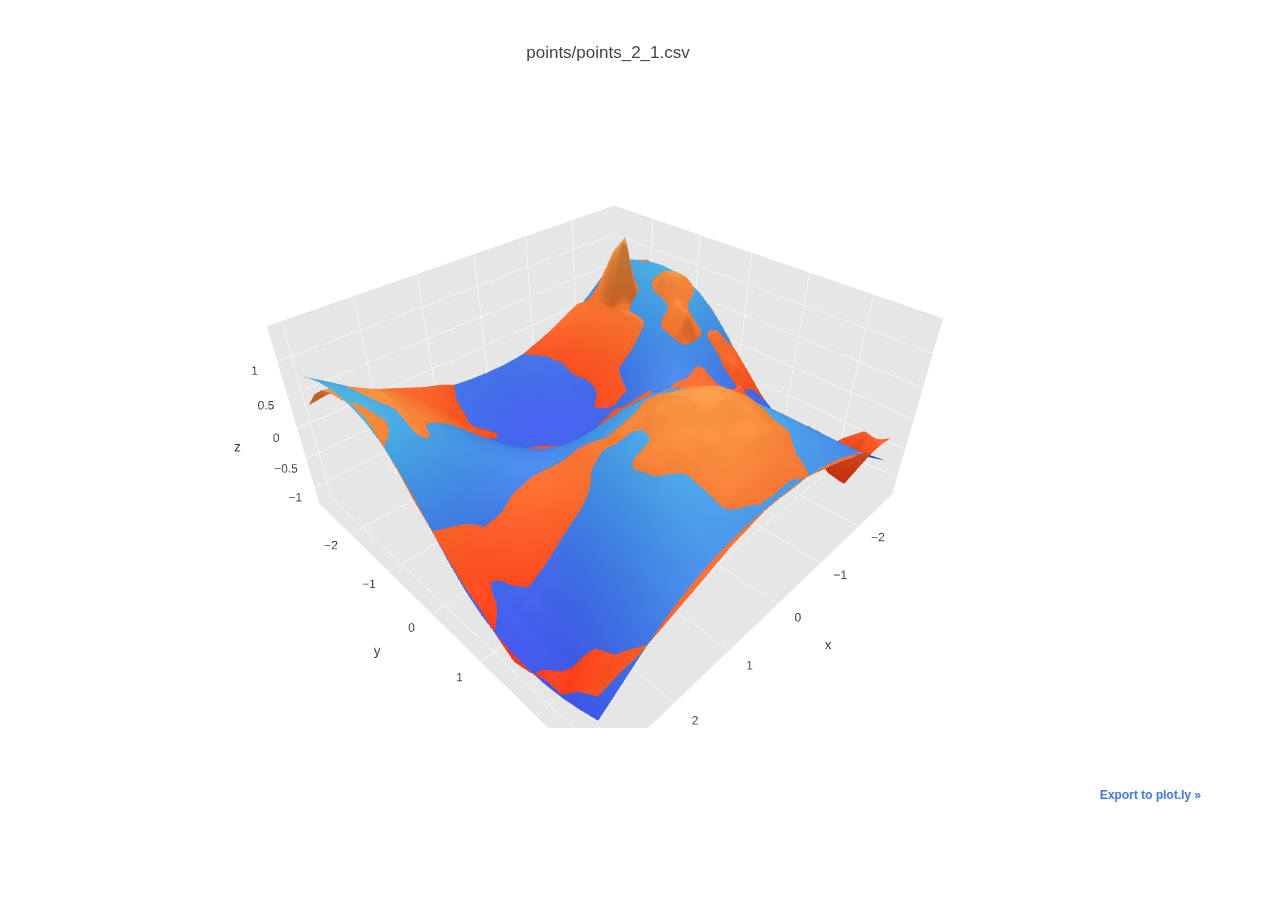
